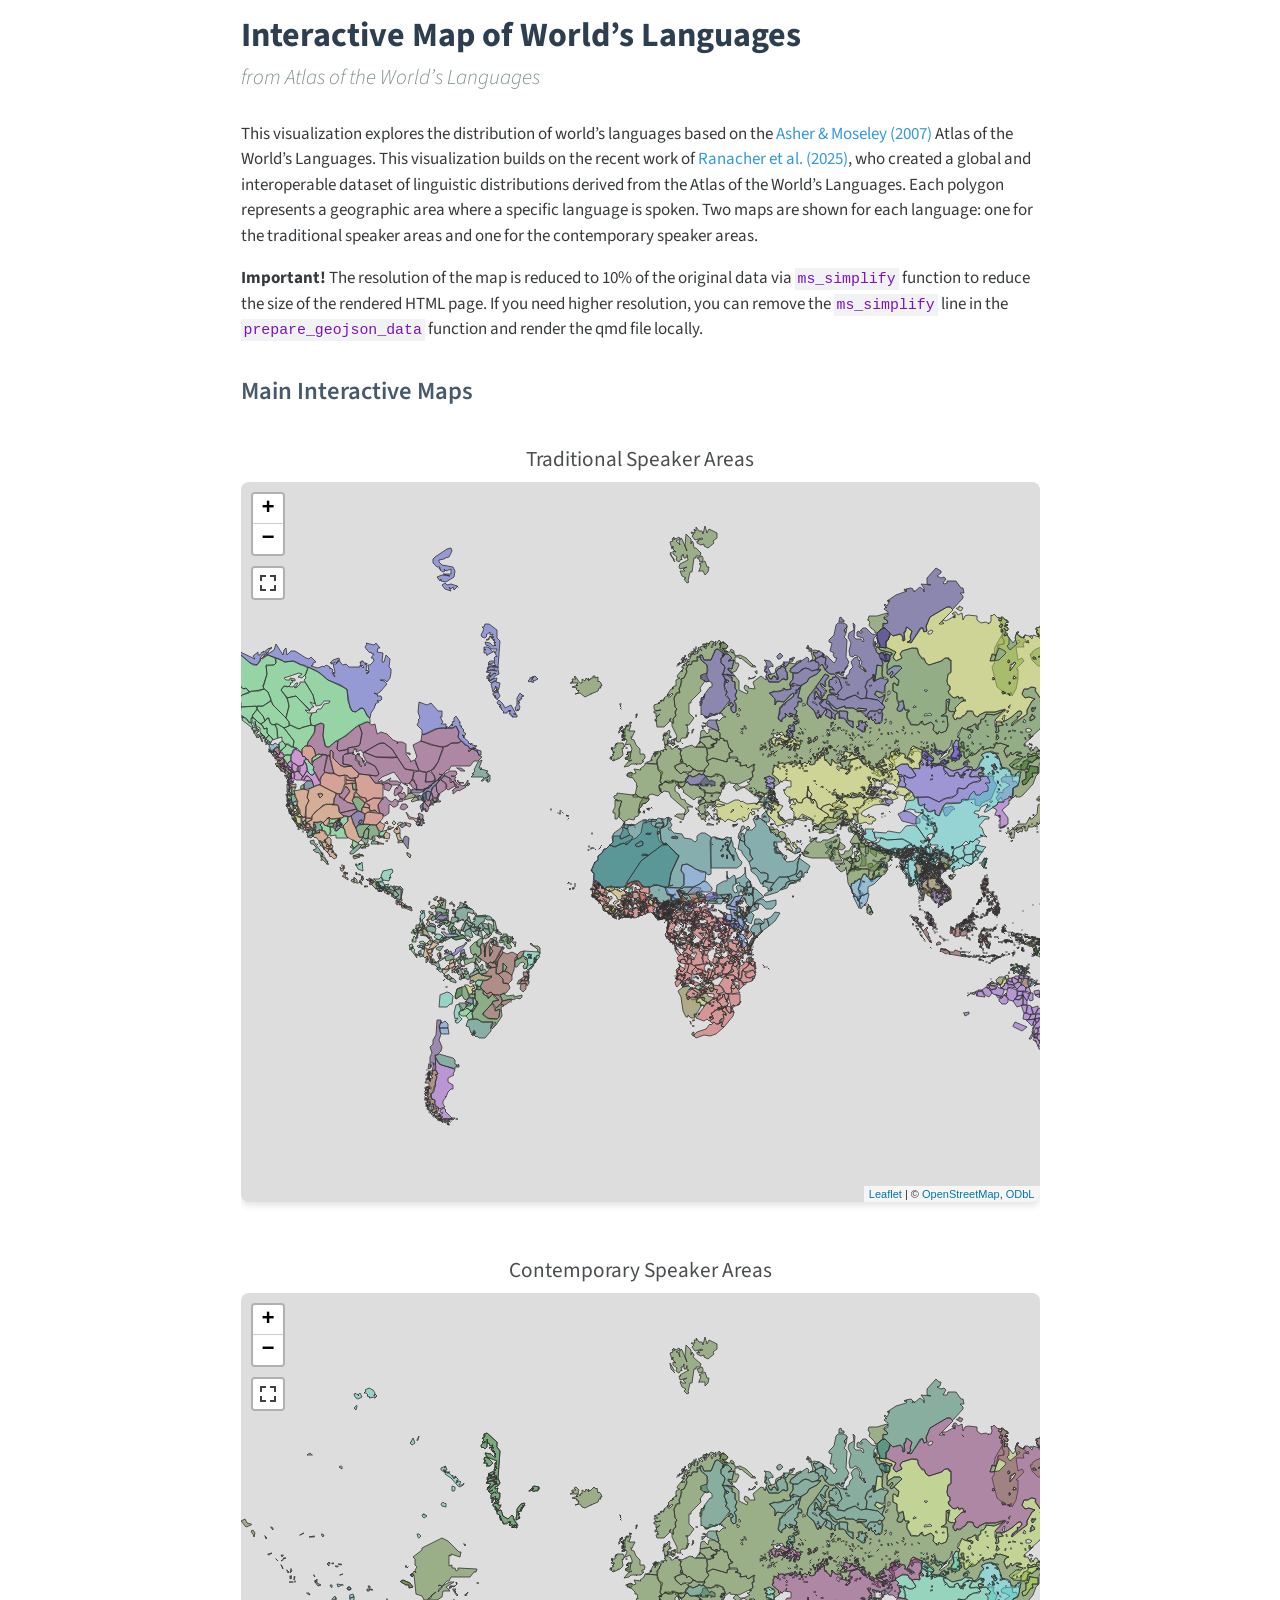
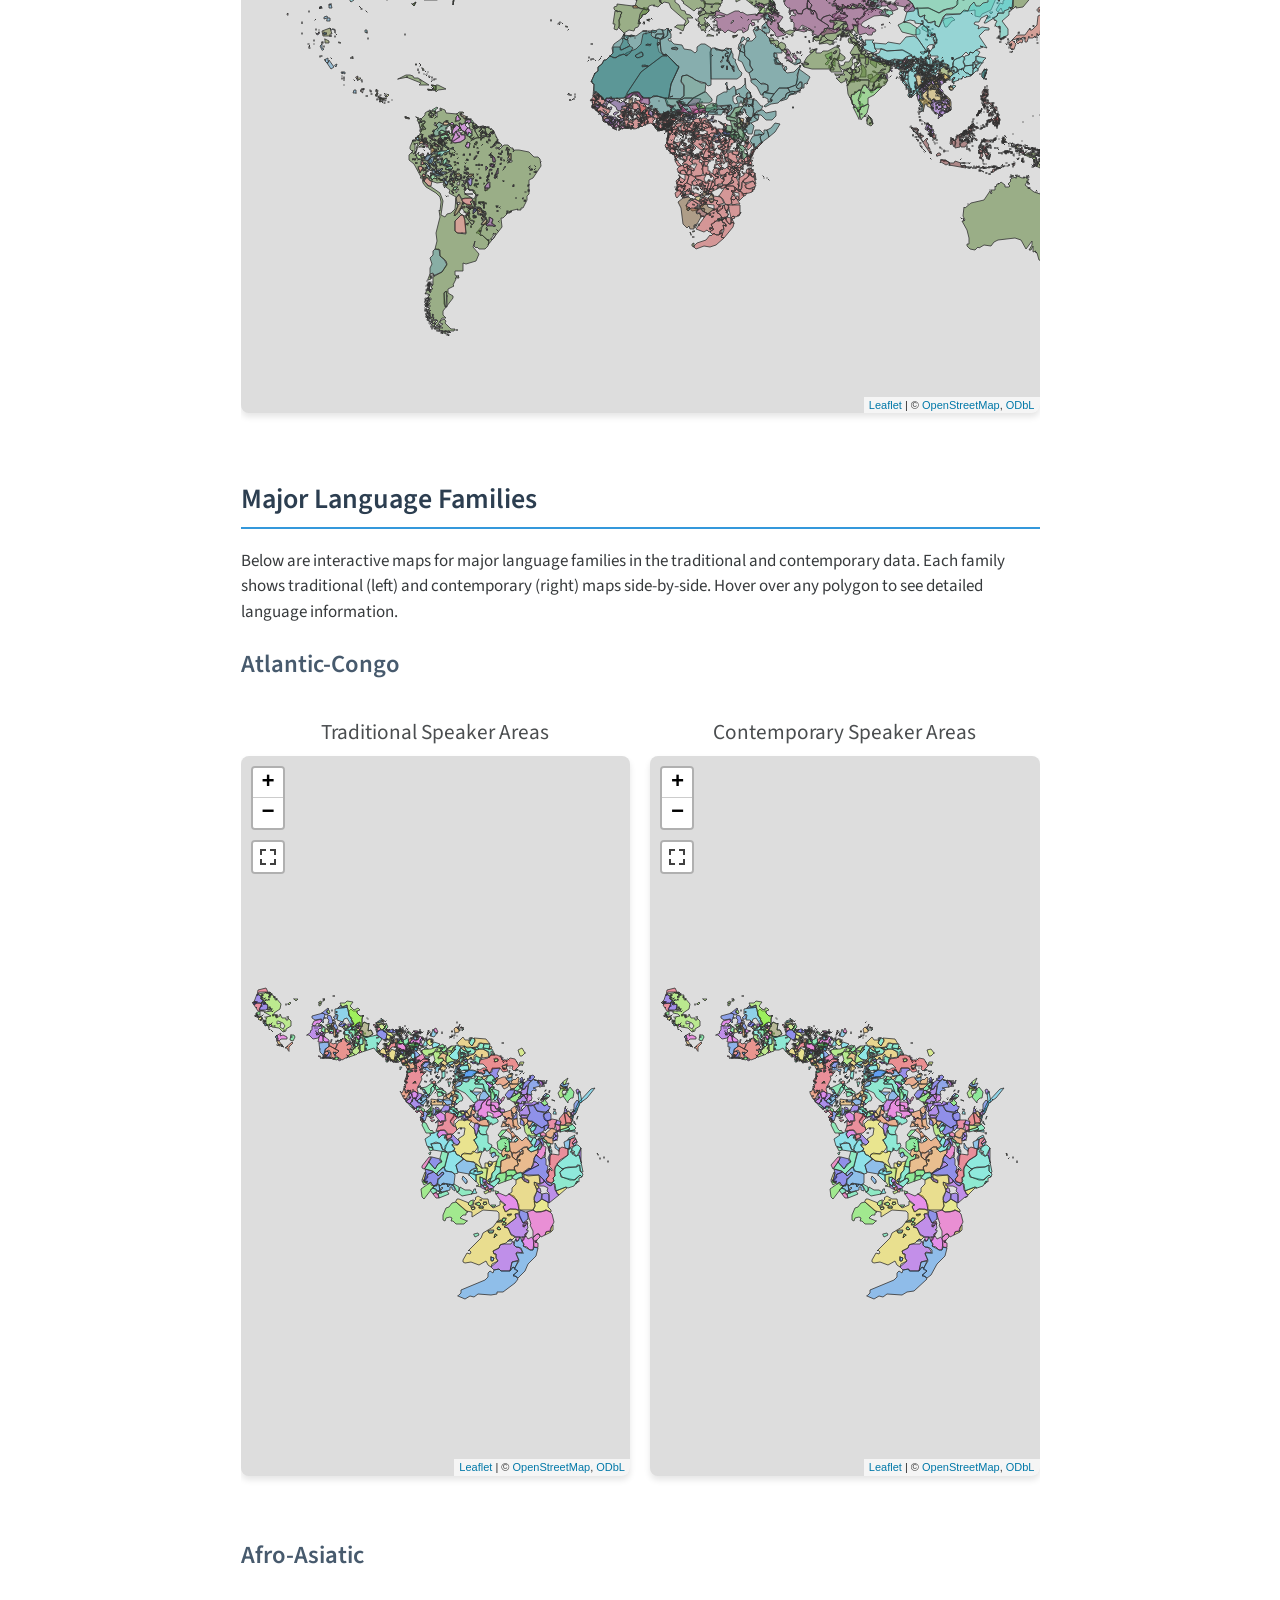
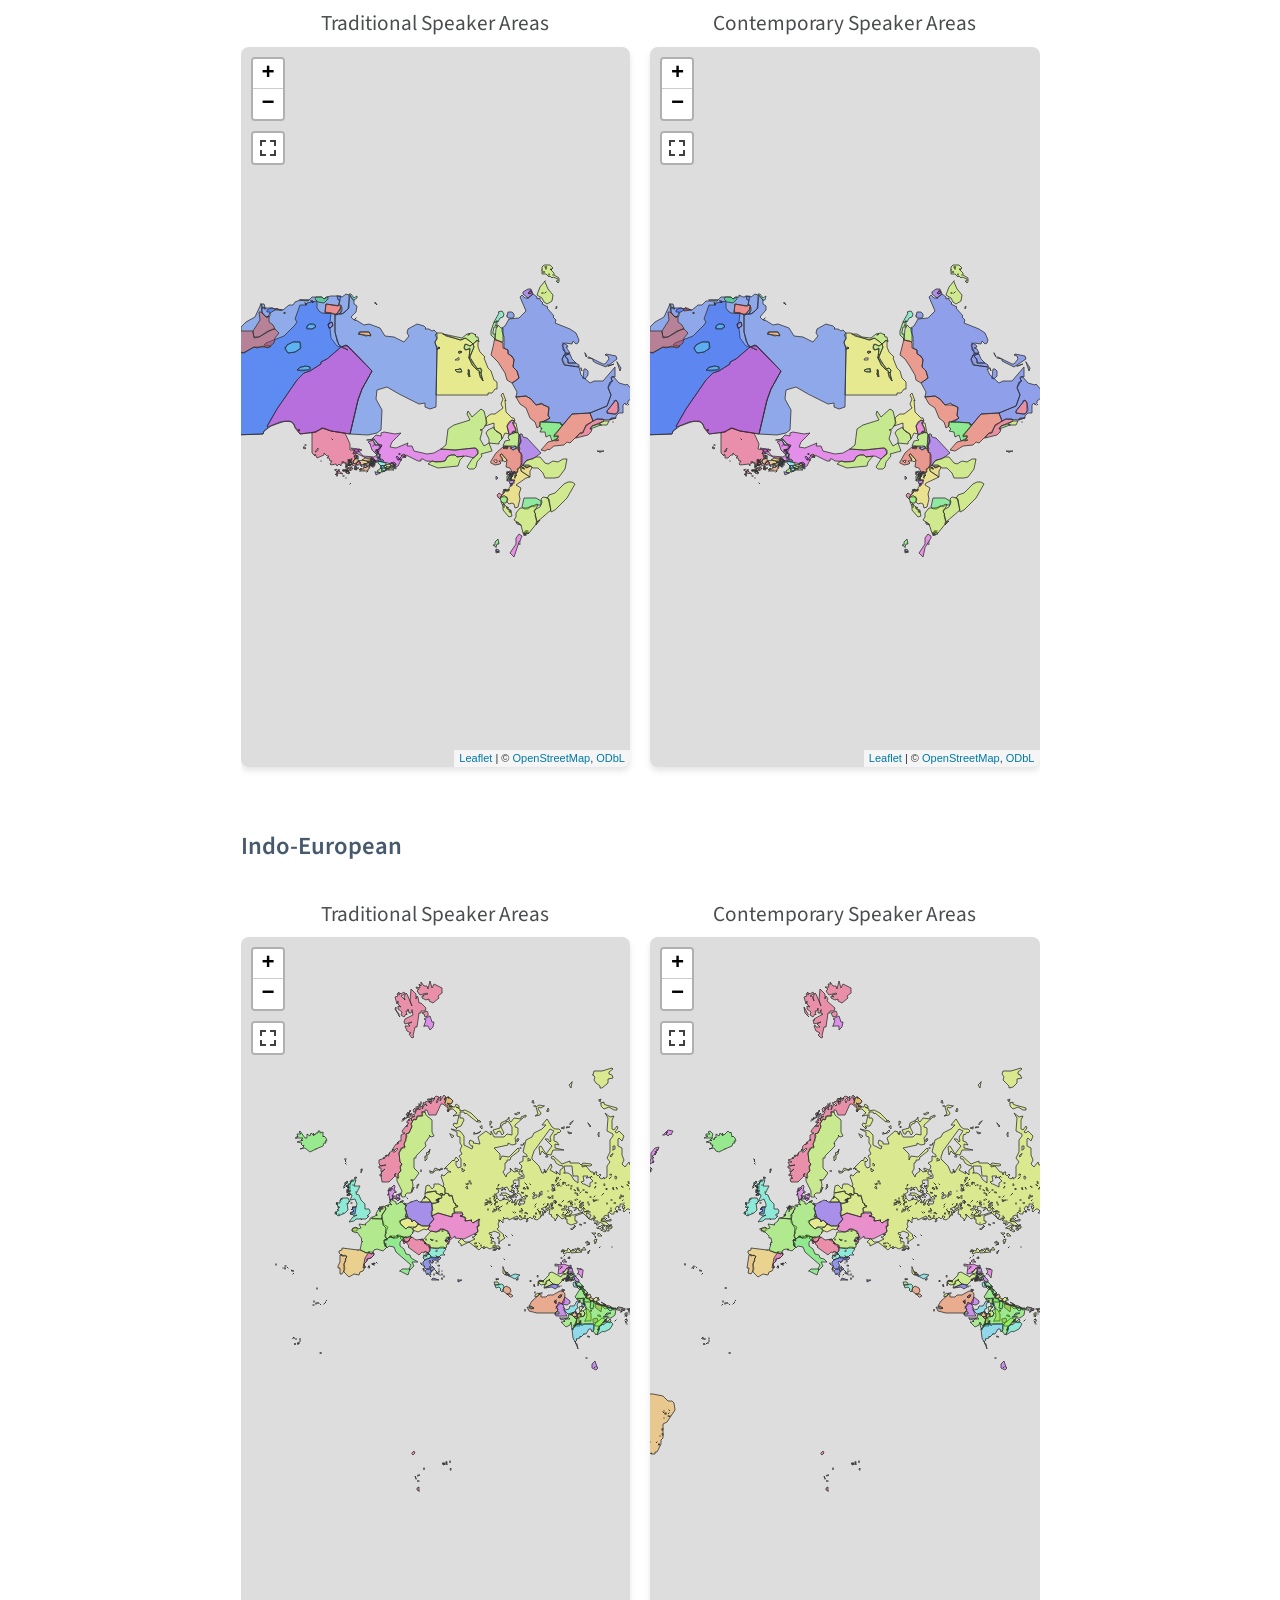
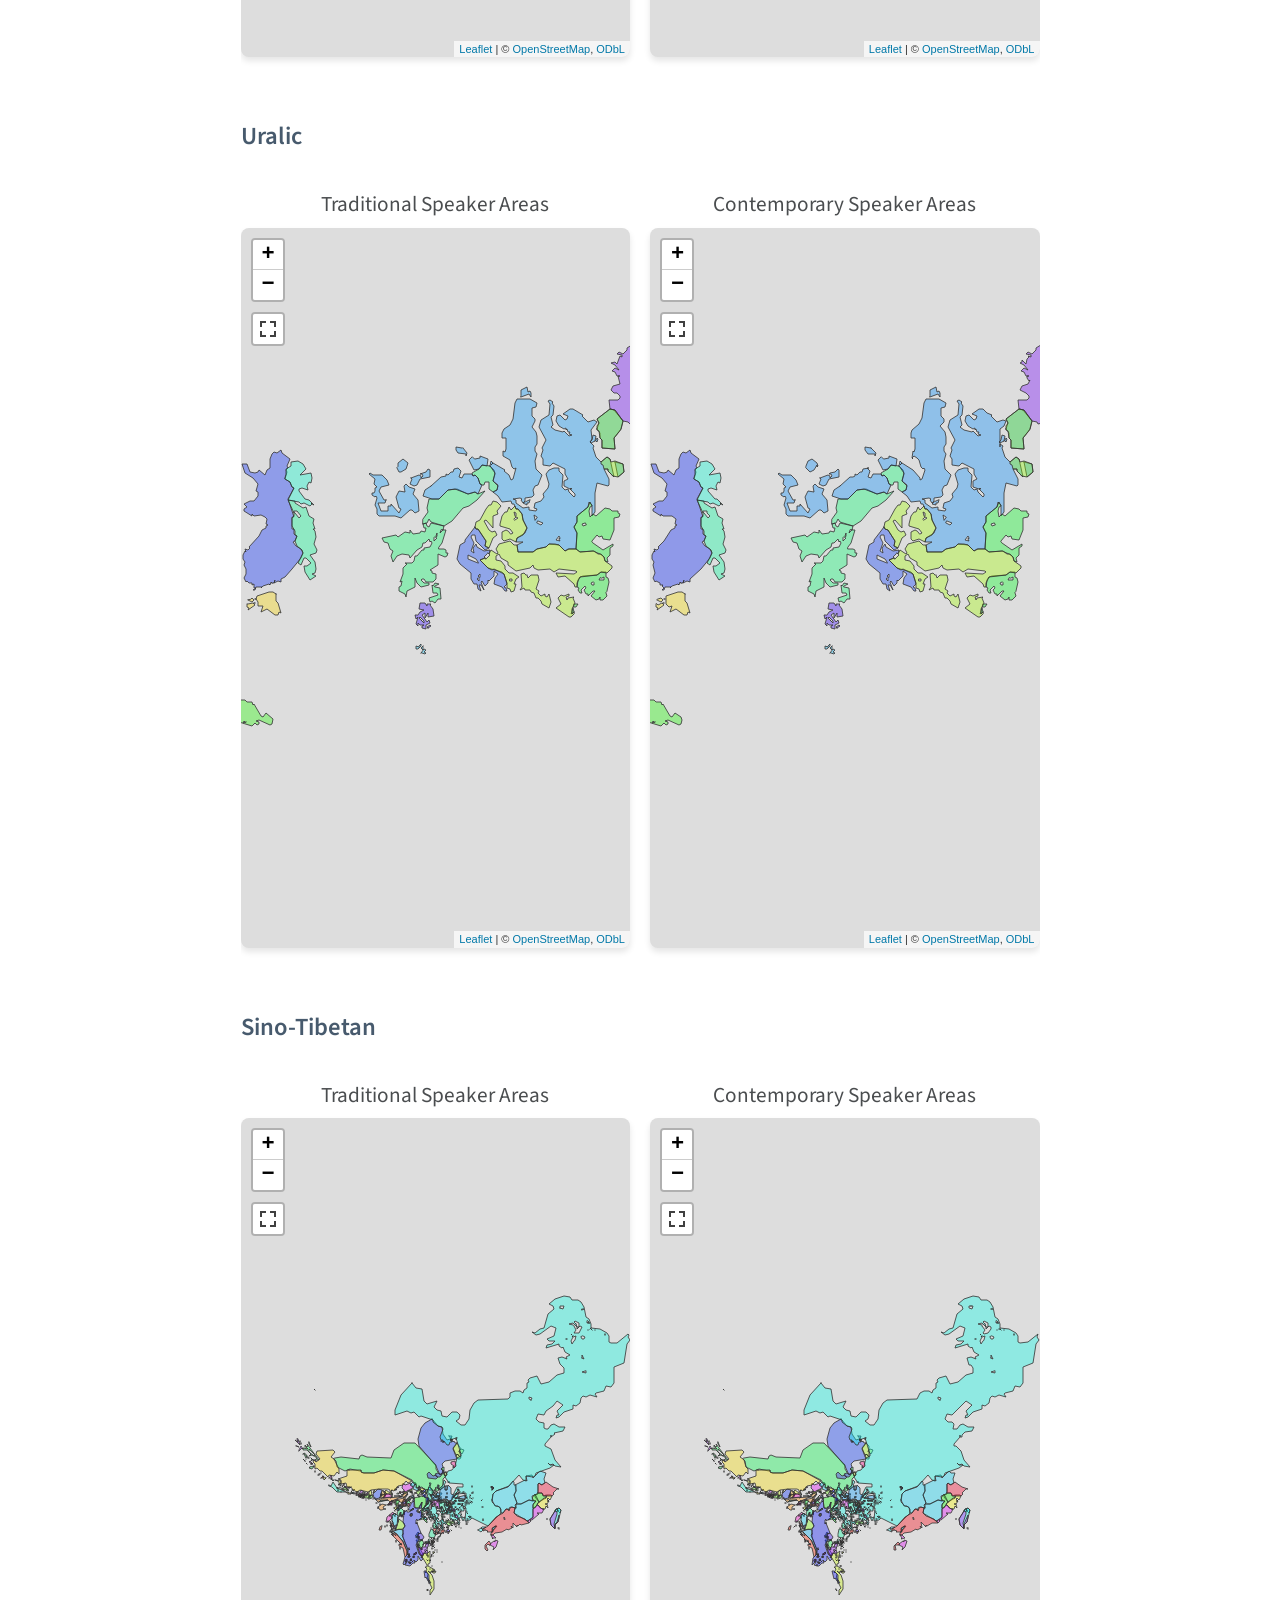
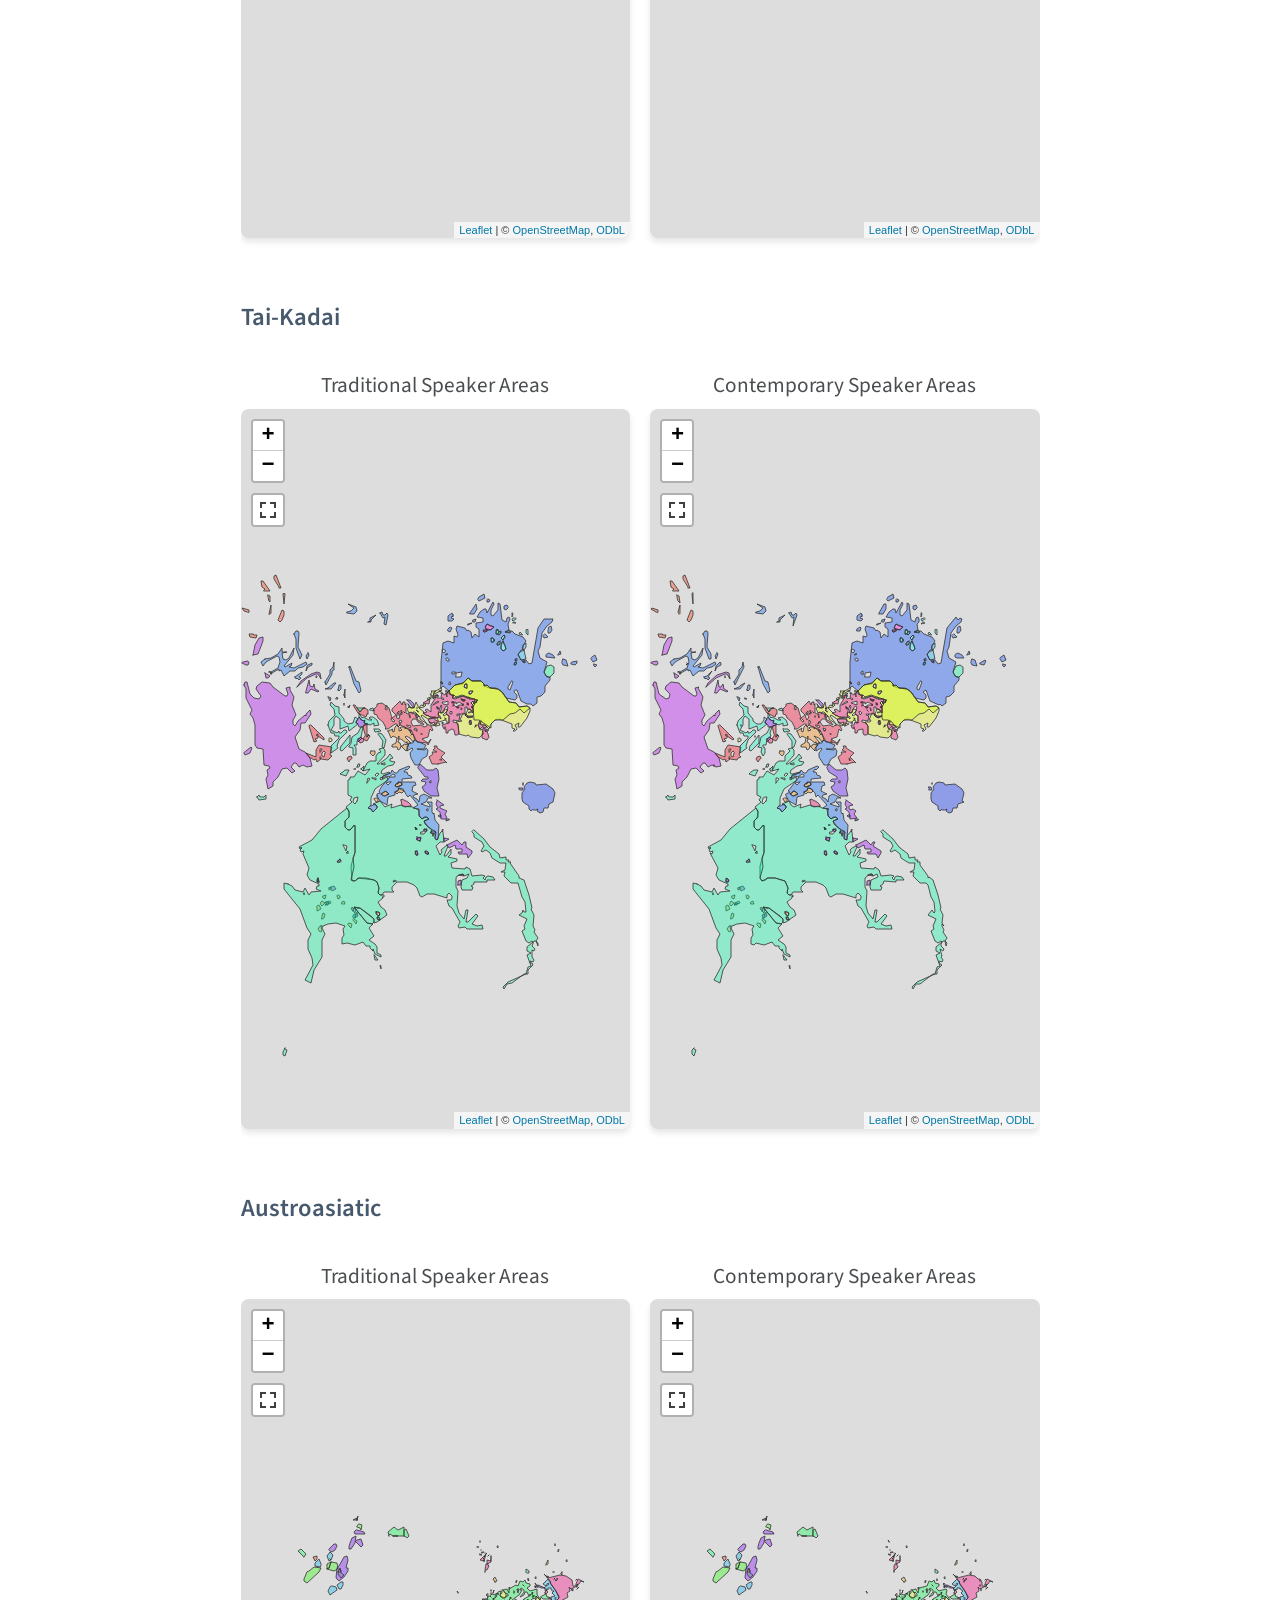
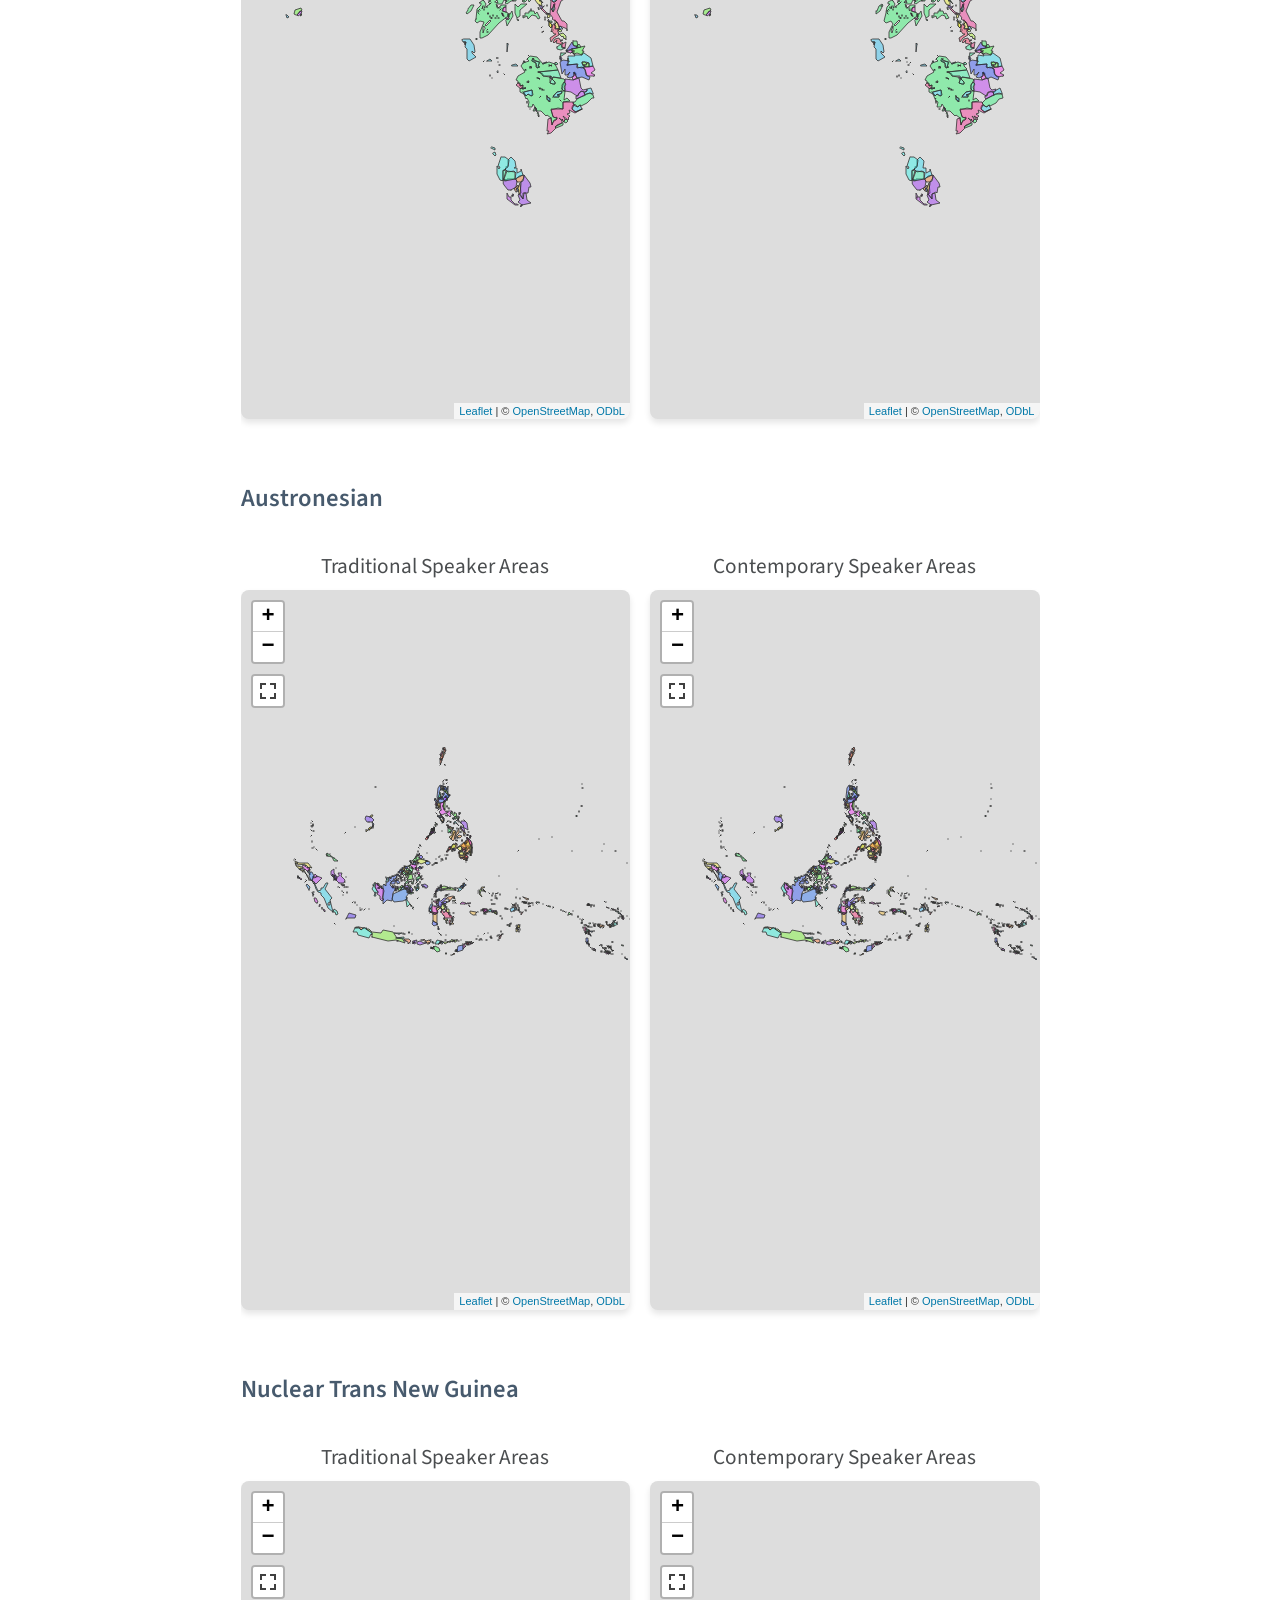
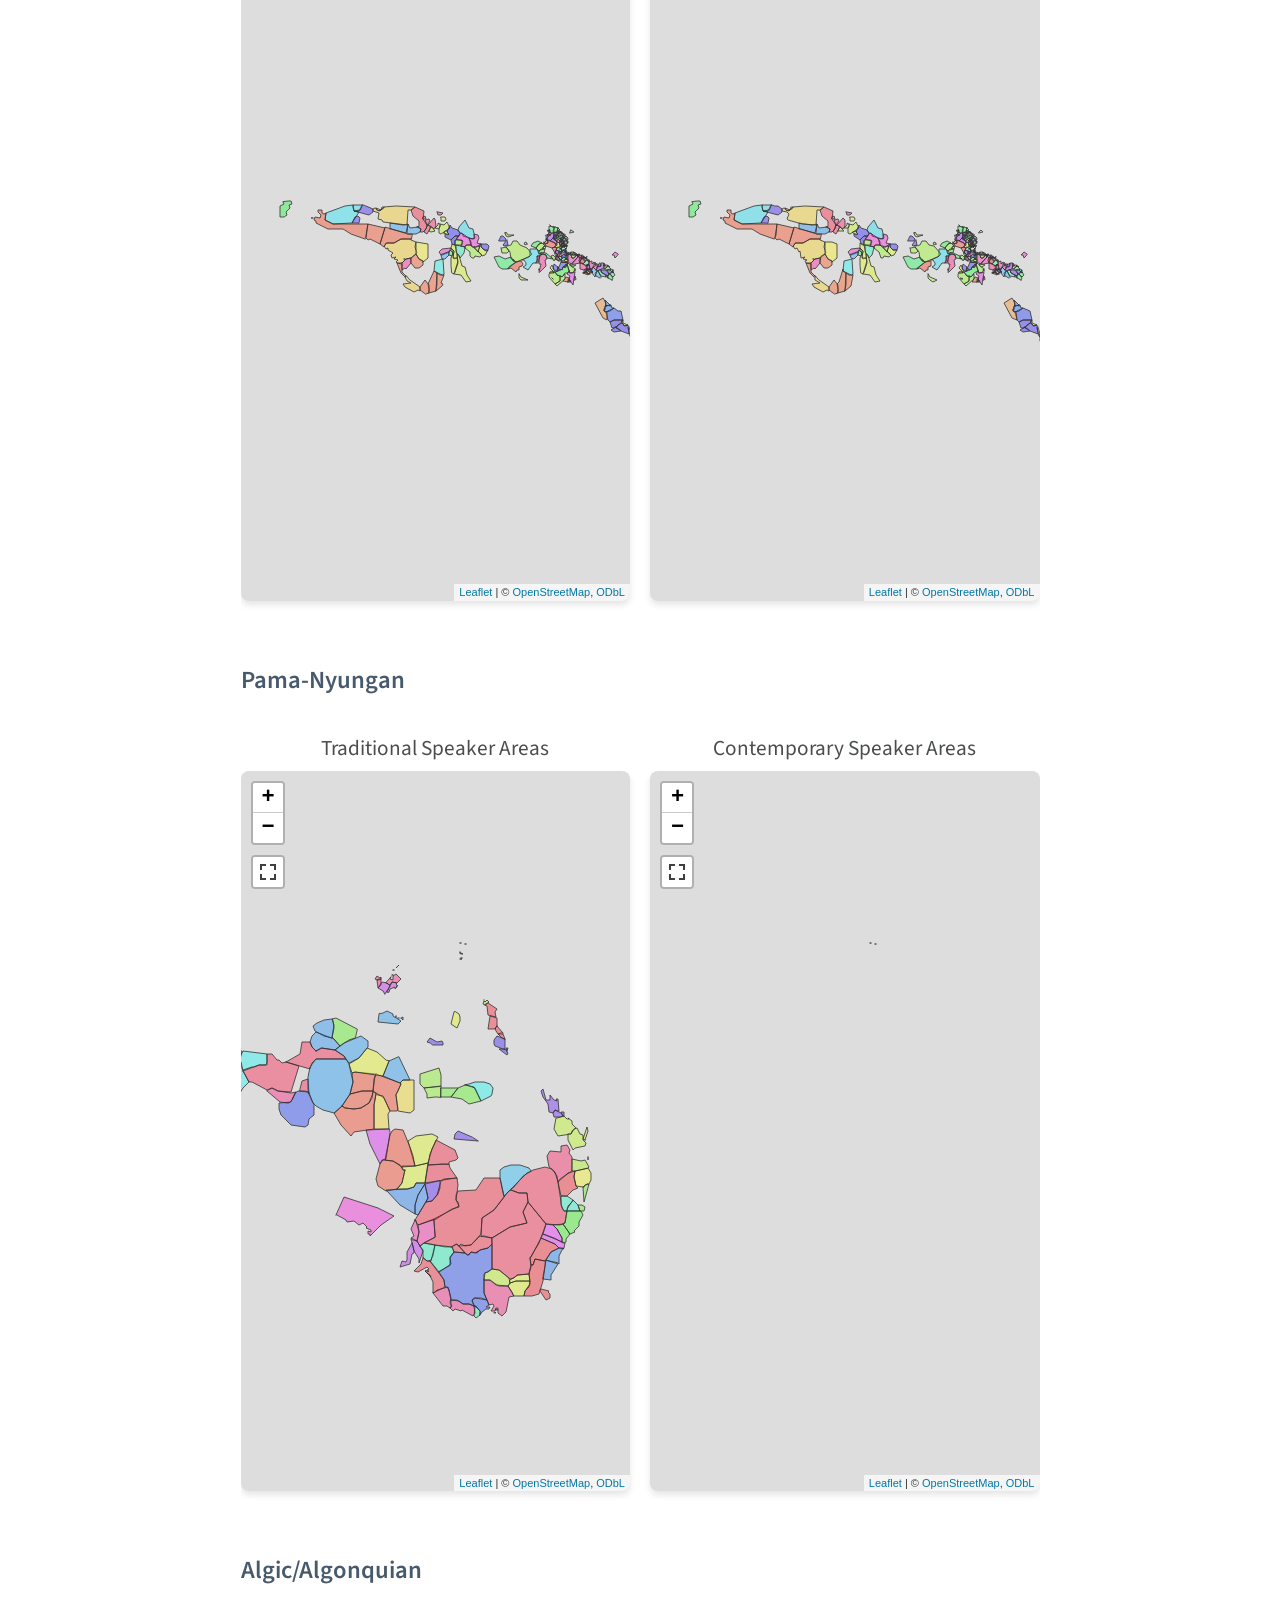
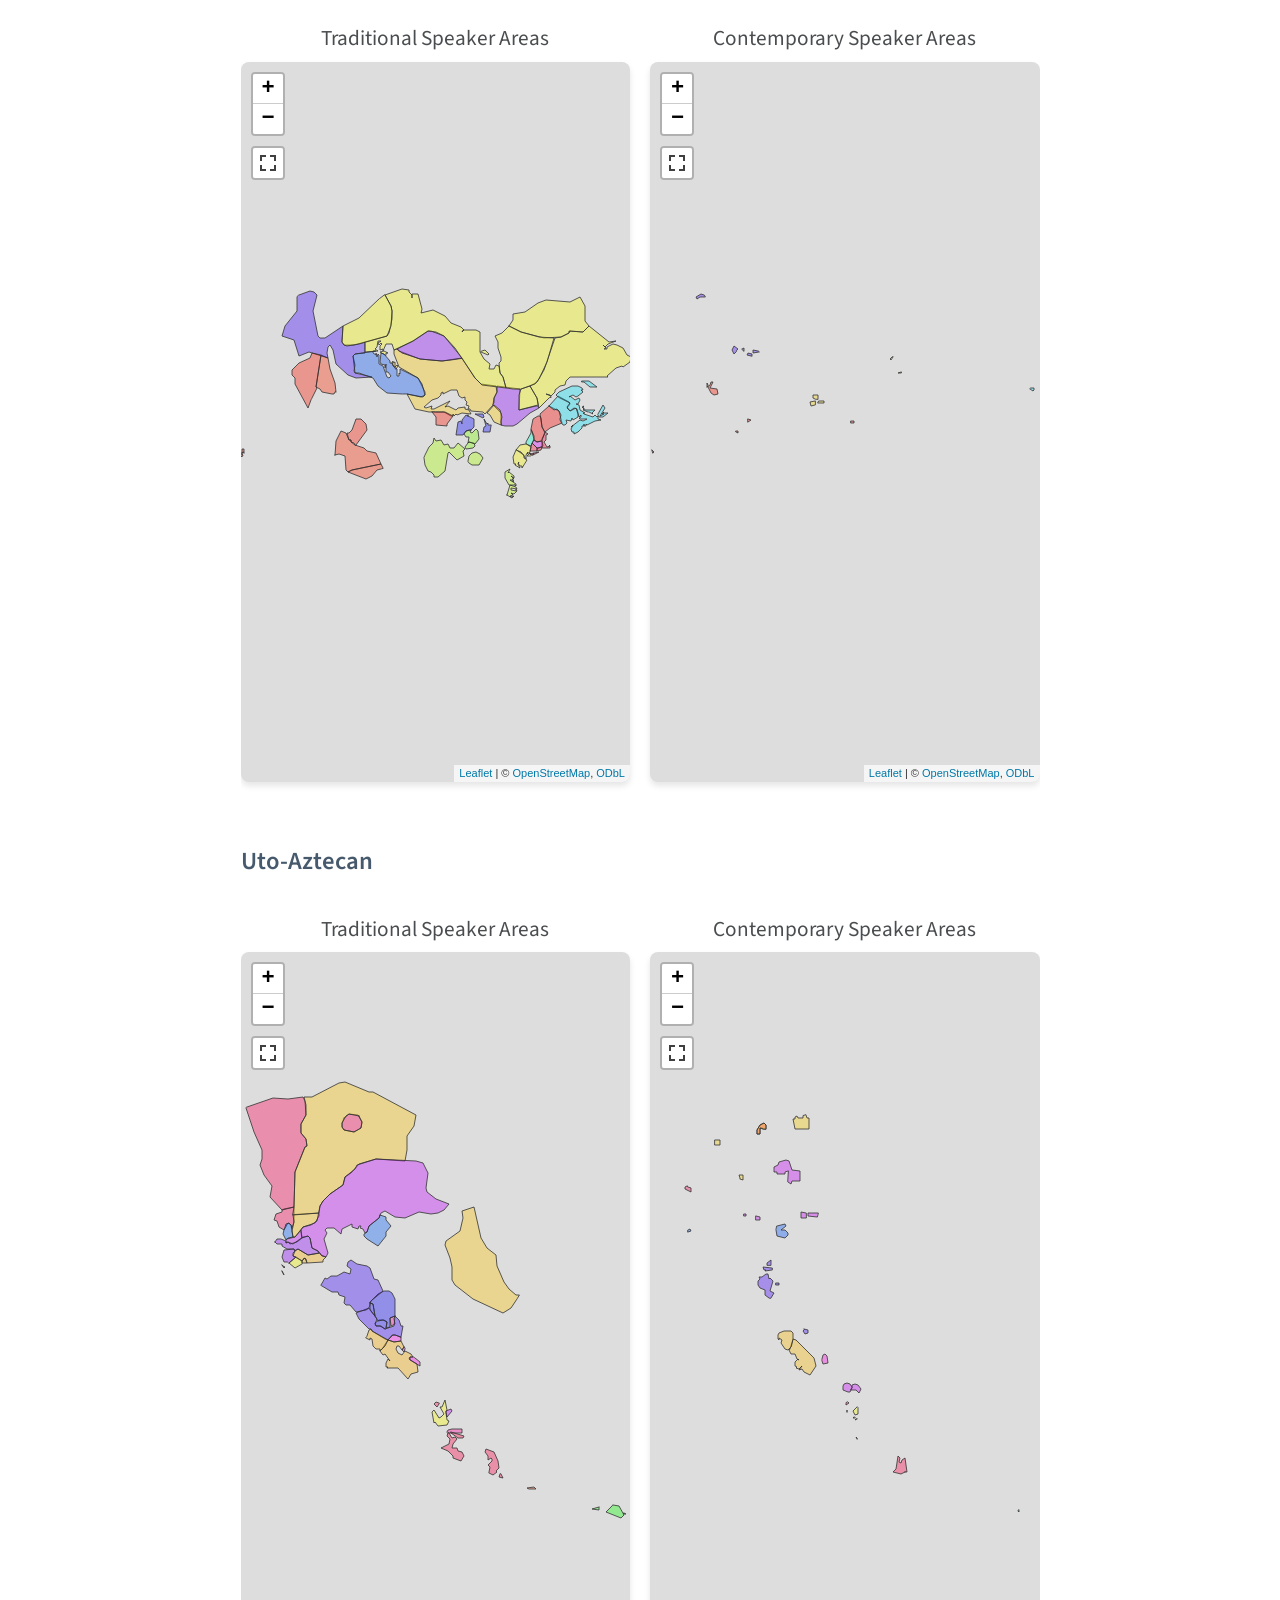
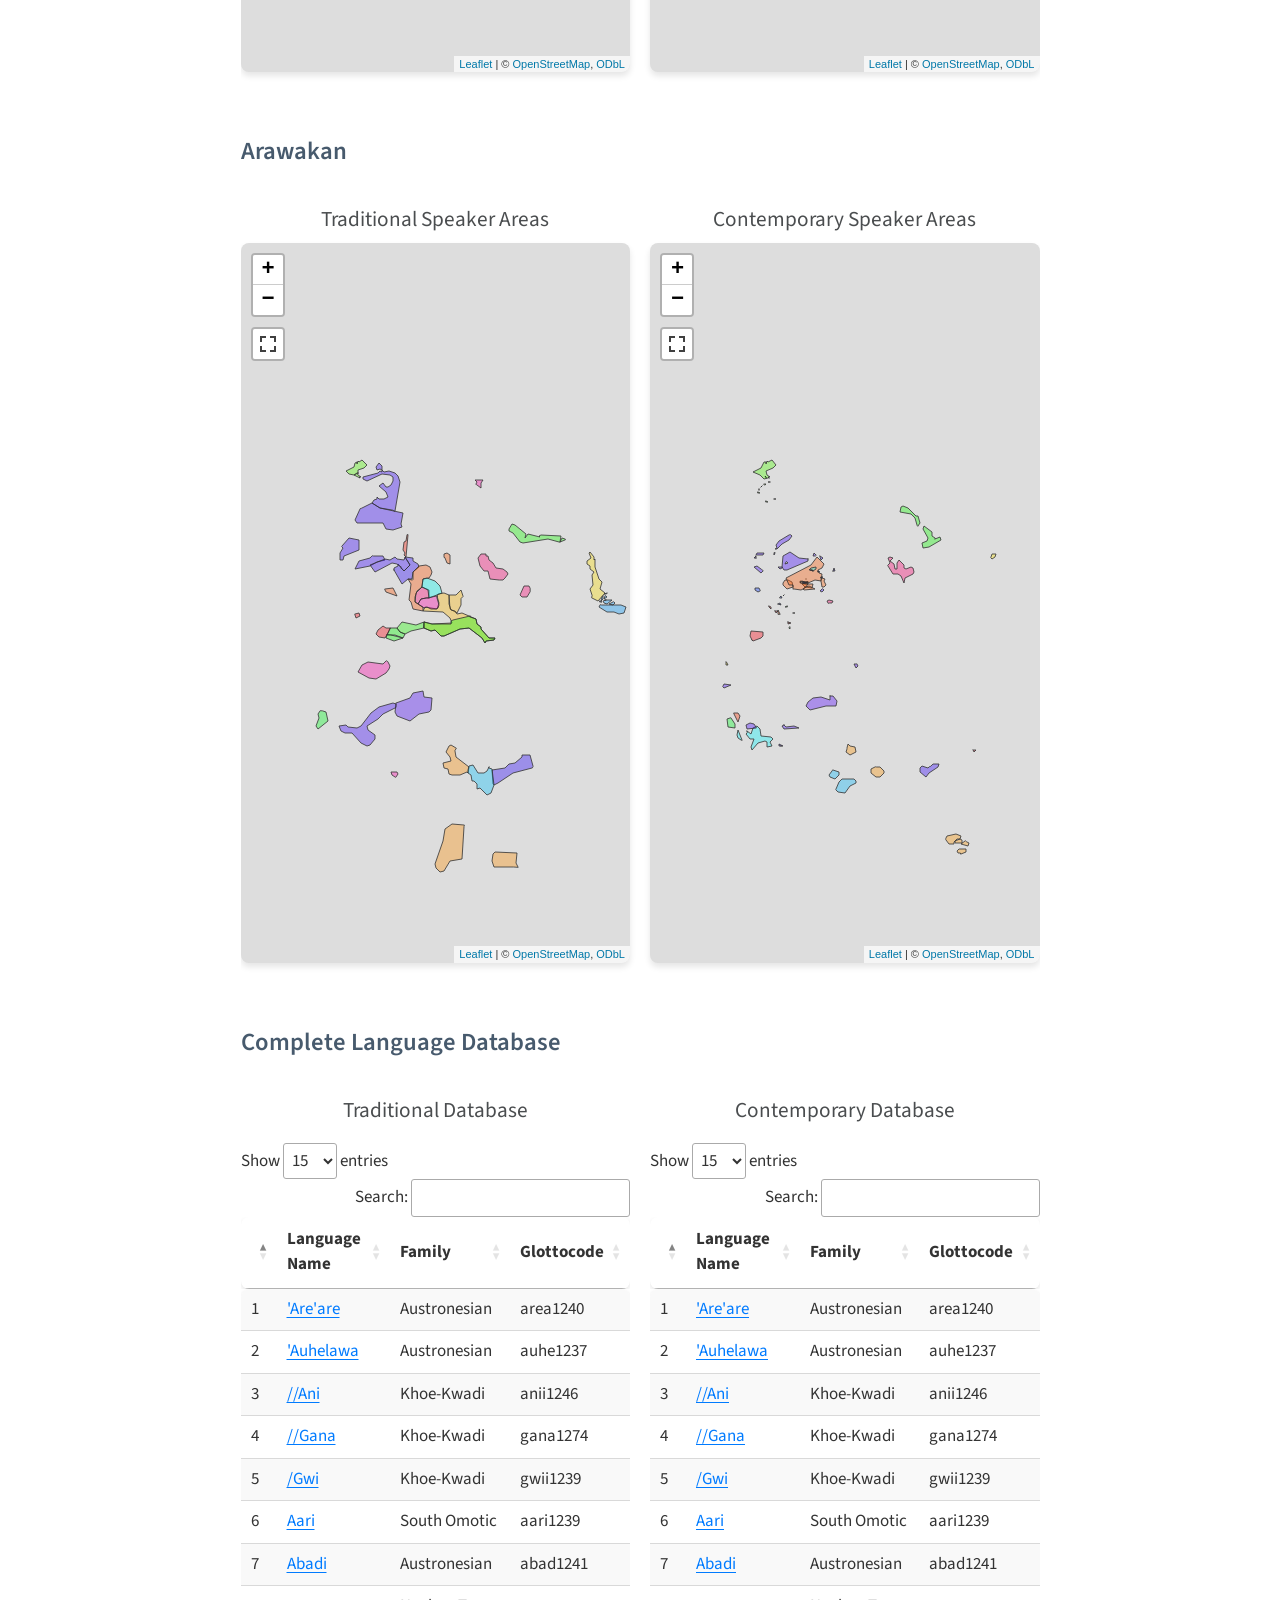
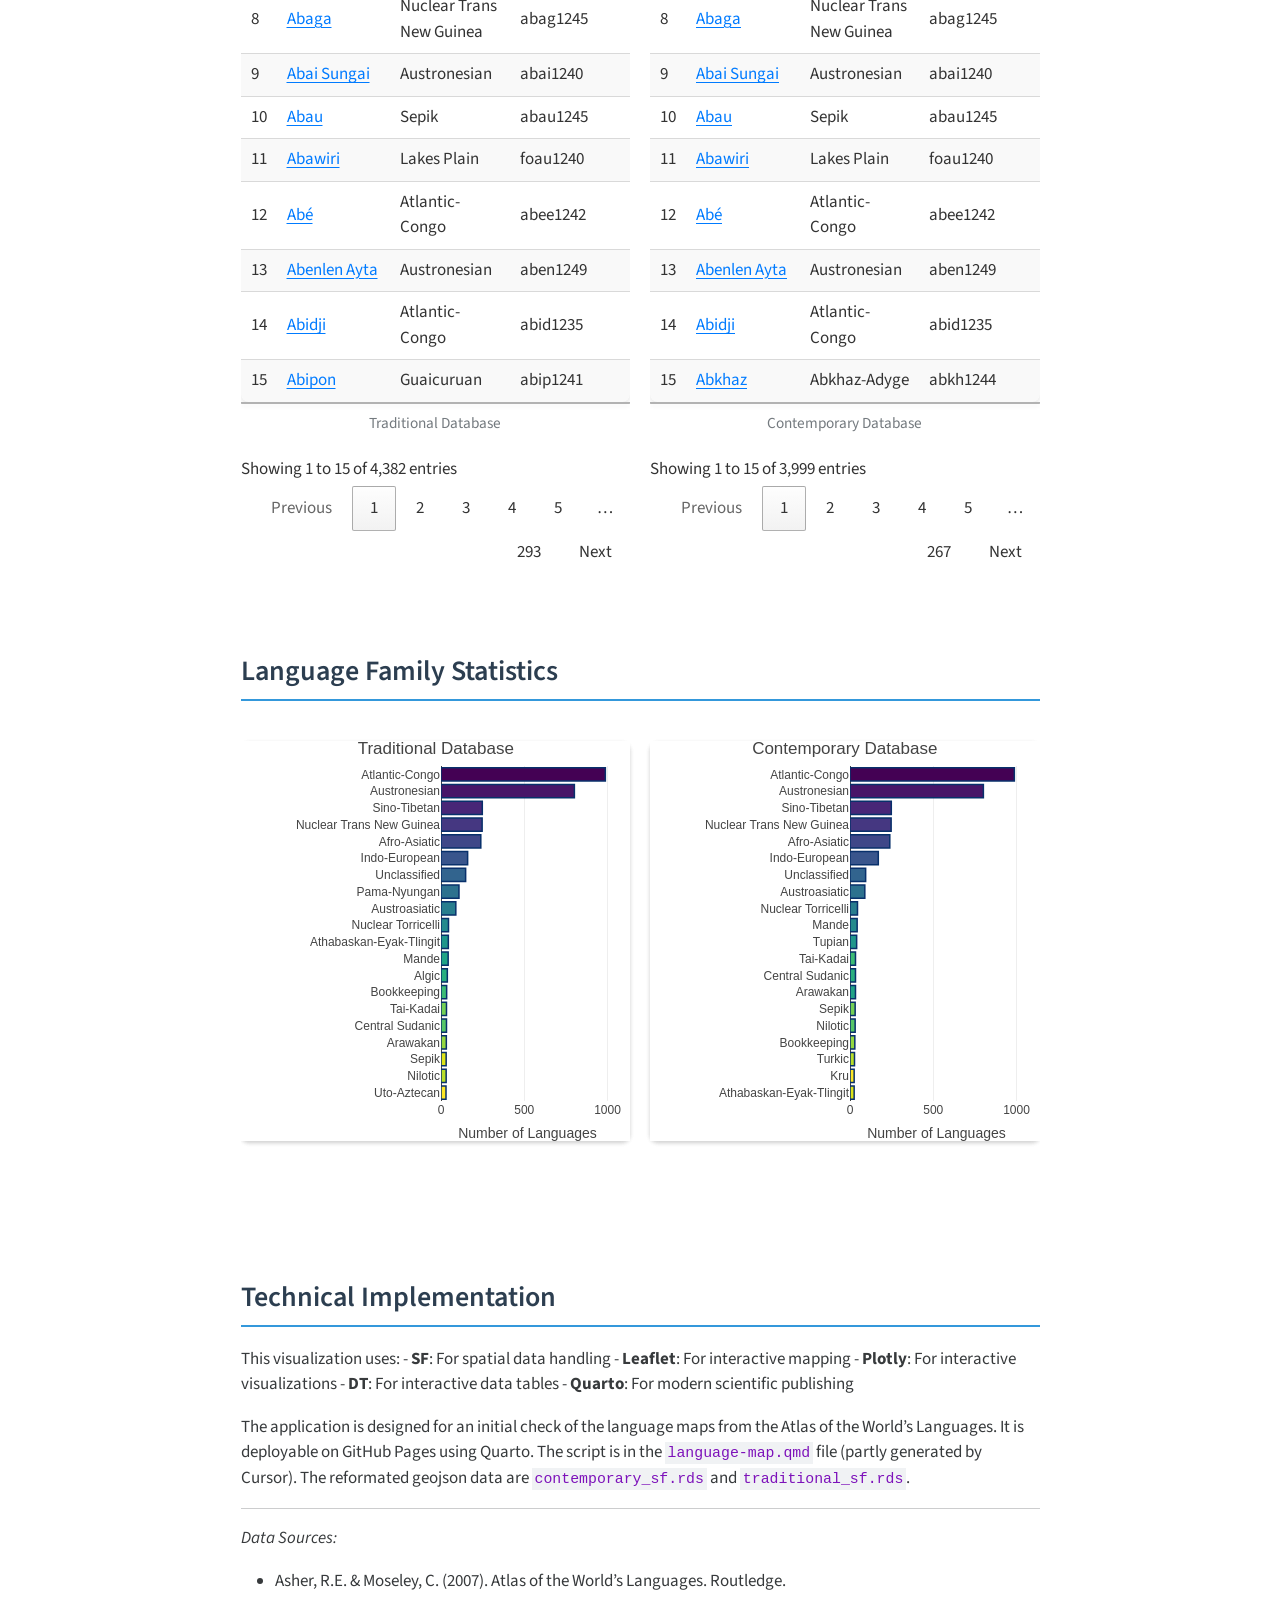
==== language-map.html @ d03e201e "update langs" ====
<!DOCTYPE html>
<html xmlns="http://www.w3.org/1999/xhtml" lang="en" xml:lang="en"><head>

<meta charset="utf-8">
<meta name="generator" content="quarto-1.8.25">

<meta name="viewport" content="width=device-width, initial-scale=1.0, user-scalable=yes">


<title>Interactive Map of World’s Languages</title>
<style>
code{white-space: pre-wrap;}
span.smallcaps{font-variant: small-caps;}
div.columns{display: flex; gap: min(4vw, 1.5em);}
div.column{flex: auto; overflow-x: auto;}
div.hanging-indent{margin-left: 1.5em; text-indent: -1.5em;}
ul.task-list{list-style: none;}
ul.task-list li input[type="checkbox"] {
  width: 0.8em;
  margin: 0 0.8em 0.2em -1em; /* quarto-specific, see https://github.com/quarto-dev/quarto-cli/issues/4556 */ 
  vertical-align: middle;
}
</style>


<script src="language-map_files/libs/quarto-html/quarto.js" type="module"></script>
<script src="language-map_files/libs/quarto-html/tabsets/tabsets.js" type="module"></script>
<script src="language-map_files/libs/quarto-html/axe/axe-check.js" type="module"></script>
<script src="language-map_files/libs/quarto-html/popper.min.js"></script>
<script src="language-map_files/libs/bootstrap/bootstrap.min.js"></script>
<link href="language-map_files/libs/bootstrap/bootstrap-icons.css" rel="stylesheet">
<link href="language-map_files/libs/bootstrap/bootstrap-de45b3757d48b893d35c1104a89753e6.min.css" rel="stylesheet" append-hash="true" id="quarto-bootstrap" data-mode="light">
<link href="language-map_files/libs/htmltools-fill-0.5.9/fill.css" rel="stylesheet">
<script src="language-map_files/libs/htmlwidgets-1.6.4/htmlwidgets.js"></script>
<script src="language-map_files/libs/jquery-3.6.0/jquery-3.6.0.min.js"></script>
<link href="language-map_files/libs/leaflet-1.3.1/leaflet.css" rel="stylesheet">
<script src="language-map_files/libs/leaflet-1.3.1/leaflet.js"></script>
<link href="language-map_files/libs/leafletfix-1.0.0/leafletfix.css" rel="stylesheet">
<script src="language-map_files/libs/proj4-2.6.2/proj4.min.js"></script>
<script src="language-map_files/libs/Proj4Leaflet-1.0.1/proj4leaflet.js"></script>
<link href="language-map_files/libs/rstudio_leaflet-1.3.1/rstudio_leaflet.css" rel="stylesheet">
<script src="language-map_files/libs/leaflet-binding-2.2.3/leaflet.js"></script>
<link href="language-map_files/libs/lfx-fullscreen-1.0.2/lfx-fullscreen-prod.css" rel="stylesheet">
<script src="language-map_files/libs/lfx-fullscreen-1.0.2/lfx-fullscreen-prod.js"></script>
<link href="language-map_files/libs/datatables-css-0.0.0/datatables-crosstalk.css" rel="stylesheet">
<script src="language-map_files/libs/datatables-binding-0.34.0/datatables.js"></script>
<link href="language-map_files/libs/dt-core-1.13.6/css/jquery.dataTables.min.css" rel="stylesheet">
<link href="language-map_files/libs/dt-core-1.13.6/css/jquery.dataTables.extra.css" rel="stylesheet">
<script src="language-map_files/libs/dt-core-1.13.6/js/jquery.dataTables.min.js"></script>
<link href="language-map_files/libs/crosstalk-1.2.2/css/crosstalk.min.css" rel="stylesheet">
<script src="language-map_files/libs/crosstalk-1.2.2/js/crosstalk.min.js"></script>
<script src="language-map_files/libs/plotly-binding-4.12.0/plotly.js"></script>
<script src="language-map_files/libs/typedarray-0.1/typedarray.min.js"></script>
<link href="language-map_files/libs/plotly-htmlwidgets-css-2.25.2/plotly-htmlwidgets.css" rel="stylesheet">
<script src="language-map_files/libs/plotly-main-2.25.2/plotly-latest.min.js"></script>


<link rel="stylesheet" href="docs/styles.css">
</head>

<body class="fullcontent quarto-light">

<div id="quarto-content" class="page-columns page-rows-contents page-layout-article">

<main class="content" id="quarto-document-content">

<header id="title-block-header" class="quarto-title-block default">
<div class="quarto-title">
<h1 class="title">Interactive Map of World’s Languages</h1>
<p class="subtitle lead">from Atlas of the World’s Languages</p>
</div>



<div class="quarto-title-meta">

    
  
    
  </div>
  


</header>


<p>This visualization explores the distribution of world’s languages based on the <a href="https://www.routledge.com/Atlas-of-the-Worlds-Languages/Asher-Moseley/p/book/9781315829845?srsltid=AfmBOor_QJOYhGh2ND2aaCP14OHbOHhJ6rOLfgAAPqPPf8vpS-rTtzBN">Asher &amp; Moseley (2007)</a> Atlas of the World’s Languages. This visualization builds on the recent work of <a href="https://doi.org/10.1038/s41597-025-05828-6">Ranacher et al.&nbsp;(2025)</a>, who created a global and interoperable dataset of linguistic distributions derived from the Atlas of the World’s Languages. Each polygon represents a geographic area where a specific language is spoken. Two maps are shown for each language: one for the traditional speaker areas and one for the contemporary speaker areas.</p>
<p><strong>Important!</strong> The resolution of the map is reduced to 10% of the original data via <code>ms_simplify</code> function to reduce the size of the rendered HTML page. If you need higher resolution, you can remove the <code>ms_simplify</code> line in the <code>prepare_geojson_data</code> function and render the qmd file locally.</p>
<section id="main-interactive-maps" class="level3">
<h3 data-anchor-id="main-interactive-maps">Main Interactive Maps</h3>
<div class="cell">
<div class="cell-output-display">
<div id="main-maps-container" style="display: flex; flex-direction: column; gap: 20px; margin-bottom: 30px;">
<div id="traditional-main-map-section" style="flex: 1; height: 300px;">
<h4 style="text-align: center;">Traditional Speaker Areas</h4>
<div class="leaflet html-widget html-fill-item" id="htmlwidget-f5cf10eedc43102c39e5" style="width:100%;height:400px;"></div>
<script type="application/json" data-for="htmlwidget-f5cf10eedc43102c39e5">{"x":{"options":{"crs":{"crsClass":"L.CRS.EPSG3857","code":null,"proj4def":null,"projectedBounds":null,"options":{}},"fullscreenControl":{"position":"topleft","pseudoFullscreen":false}},"calls":[{"method":"addTiles","args":["https://{s}.tile.openstreetmap.org/{z}/{x}/{y}.png",null,null,{"minZoom":0,"maxZoom":18,"tileSize":256,"subdomains":"abc","errorTileUrl":"","tms":false,"noWrap":false,"zoomOffset":0,"zoomReverse":false,"opacity":1,"zIndex":1,"detectRetina":false,"attribution":"&copy; <a href=\"https://openstreetmap.org/copyright/\">OpenStreetMap<\/a>,  <a href=\"https://opendatacommons.org/licenses/odbl/\">ODbL<\/a>"}]},{"method":"addPolygons","args":[[[[{"lng":[41.4631531,41.5700714,41.7993587,41.9216966,41.9009223,41.9447793,41.66471010000001,41.54621929999999,41.43080620000001,41.3092377,41.209213,41.2050884,41.3073023,41.38347419999999,41.4631531],"lat":[42.7060689,42.7629177,42.7668717,42.8836852,42.9845197,43.0413424,43.0570859,43.02109480000001,43.0098432,42.8972145,42.8509771,42.80437639999999,42.76764559999999,42.75726959999999,42.7060689]}],[{"lng":[41.01570529999999,41.0572524,41.1788209,41.2511465,41.3650207,41.42349670000001,41.6004635,41.63431800000001,41.5604536,41.4419628,41.3403993,41.2788456,41.3249286,41.23960520000001,41.02416739999999,40.8825939,40.7841081,40.7025454,40.5321228,40.3197604,40.2043496,40.093553,40.0319993,40.0396879,39.9945371,40.101329,40.1811466,40.3466924,40.4020907,40.31720609999999,40.3982854,40.528982,40.579926,40.68287189999999,40.85596760000001,40.9337671,41.01570529999999],"lat":[42.9898177,43.05174480000001,43.10906689999999,43.1899009,43.0899655,43.0596157,43.0888417,43.1225467,43.1899009,43.2403679,43.241489,43.2672666,43.33527840000001,43.3831309,43.39207740000001,43.49207629999999,43.494309,43.5344895,43.5241638,43.5754452,43.5754683,43.5687788,43.5107728,43.4527124,43.387617,43.3651798,43.3311365,43.3562835,43.26110339999999,43.1631407,43.1623396,43.12225979999999,43.0888126,43.0943057,43.06305570000001,42.98273349999999,42.9898177]}]],[[{"lng":[39.2949213,39.2838747,39.33983800000001,39.350888,39.3543483,39.43242190000001,39.4766396,39.53329590000001,39.532605,39.4427857,39.3508937,39.3080505,39.2949213],"lat":[44.0430525,43.98243209999999,43.9824257,43.97894739999999,43.9307058,43.9595587,43.95756470000001,43.9749743,44.031133,44.0678806,44.0624195,44.0862322,44.0430525]}]],[[{"lng":[42.8838516,42.95772159999999,42.9607993,42.86693,42.740745,42.68073020000001,42.8253813,42.8423085,42.9331002,43.0823678,43.21932470000001,43.30242210000001,43.3162717,43.38859730000001,43.46246159999999,43.5301707,43.45630629999999,43.3347378,43.2808784,43.3255048,43.5147823,43.5978797,43.614807,43.7609969,43.83332239999999,43.8311208,43.87794879999999,43.9610463,44.06491809999999,44.0487602,44.0149057,44.04414370000001,43.9071842,43.7548415,43.720987,43.70867630000001,43.6471226,43.59634089999999,43.5901855,43.5040104,43.36397580000001,43.30396100000001,43.2501015,43.254718,43.1885479,43.1500768,43.1192967,43.0208141,42.93310019999999,42.8838516],"lat":[43.76942179999999,43.7638593,43.7082662,43.6938035,43.7149401,43.67265949999999,43.6470541,43.6091827,43.6158676,43.60138269999999,43.5501003,43.5958106,43.49542539999999,43.50435530000001,43.5701725,43.5645976,43.4675109,43.44181820000001,43.41611459999999,43.3713866,43.432879,43.435114,43.4038177,43.39263649999999,43.3557241,43.3156667,43.2682471,43.2547994,43.2665663,43.3606191,43.4485217,43.6247797,43.65259440000001,43.65150800000001,43.66486769999999,43.72050110000001,43.7305096,43.7727494,43.8016331,43.8227316,43.77941610000001,43.8027437,43.85602989999999,43.88154599999999,43.9347617,43.9003987,43.861583,43.83938310000001,43.8271725,43.76942179999999]}],[{"lng":[44.3361196,44.292277,44.21841750000001,44.1549403,44.12954939999999,44.13301180000001,44.14801549999999,44.1941707,44.2634286,44.3188269,44.3857665,44.4296235,44.4827135,44.4527039,44.3222893,44.3245976,44.40192440000001,44.4065409,44.4215446,44.43770239999999,44.3961537,44.34306369999999,44.3361196],"lat":[43.7932715,43.722452,43.6715464,43.6281214,43.5804848,43.53030030000001,43.4901226,43.4645786,43.4126214,43.46457909999999,43.42771049999999,43.4662544,43.5650157,43.5967928,43.61141110000001,43.6381454,43.6823978,43.7449634,43.7591359,43.7849711,43.80579789999999,43.804132,43.7932715]}],[{"lng":[41.7566515,41.7087594,41.7151018,41.7029837,41.6989433,41.7855092,41.76508500000001,41.7566515],"lat":[44.1276875,44.07008079999999,44.0207213,43.9717394,43.92852509999999,43.936424,44.14995709999999,44.1276875]}]],[[{"lng":[14.7788838,14.7280347,14.6906883,14.6984738,14.7124996,14.7021221,14.6577158,14.6577054,14.6557747,14.6505628,14.6472943,14.6413905,14.6124983,14.5912793,14.5741286,14.5578478,14.5408835,14.5172701,14.4904255,14.4816582,14.4460387,14.4419522,14.4354915,14.4273717,14.402963,14.4547259,14.5051217,14.5604266,14.6359271,14.6767689,14.7788838],"lat":[12.215314,12.2382238,12.289777,12.3821651,12.4690109,12.5634641,12.601752,12.6014415,12.5758236,12.5658891,12.560723,12.5544477,12.5421211,12.5372154,12.5312708,12.5247801,12.51653,12.5015456,12.4725452,12.4529317,12.3797989,12.3753925,12.370657,12.3664452,12.3574215,12.1361352,12.0769567,12.0693002,12.0864358,12.1101171,12.215314]}]],[[{"lng":[39.86915260000001,40.0125922,40.1017798,40.089886,39.9806394,39.992523,39.94495859999999,39.8587506,39.79334679999999,39.72199730000001,39.81713000000001,39.8795598,39.9509067,40.0460431,40.120346,40.1827684,40.23705169999999,40.5343314,40.69487790000001,40.85095500000001,40.9713574,41.2032433,41.5287751,41.9375447,42.19173169999999,42.4117261,42.5387476,42.5268661,42.6369735,42.6840926,42.7540796,42.803396,42.89649500000001,42.9426376,43.04151449999999,43.0971786,43.1740015,43.20655359999999,43.2883407,43.3771265,43.4187118,43.4113876,43.3740341,43.3605249,43.3129989,43.1617945,43.0971786,43.0864364,43.00098719999999,42.9632268,42.8689071,42.8357854,42.7739364,42.7376408,42.6554468,42.6204533,42.570079,42.5206812,42.47681730000001,42.37940510000001,42.35808350000001,42.34253989999999,42.2946883,42.2884221,42.09962,42.0892033,41.99366300000001,41.98096760000001,41.9043075,41.8415633,41.8060002,41.7400822,41.6765243,41.62094159999999,41.54175869999999,41.50587,41.41277100000001,41.39966880000001,41.3359481,41.306814,41.20875079999999,41.15609790000001,41.0402124,40.9446721,40.8844507,40.8081161,40.766368,40.7238876,40.7337346,40.67090909999999,40.6276962,40.6163843,40.5686955,40.5542098,40.4544377,40.37574299999999,40.3017684,40.1594344,40.13892659999999,40.0759383,40.02662189999999,40.07406659999999,40.072439,40.0051376,39.9100041,39.87525480000001,39.7734481,39.7784937,39.8259383,39.8546656,39.8196721,39.8112899,39.7283442,39.7093625,39.694498,39.71828120000001,39.8253055,39.8490886,39.8134139,39.7331457,39.6231485,39.5696363,39.54882600000001,39.5517989,39.5904466,39.6261214,39.6944931,39.7212461,39.72124790000001,39.6855793,39.6283495,39.86915260000001],"lat":[12.1316518,11.8932114,11.5322506,11.1183218,10.683353,10.5299434,10.3516009,10.1790054,10.0151016,9.7632315,9.780810099999998,9.774946,9.748576699999999,9.798387699999999,9.874562299999999,9.971198700000002,10.1409638,10.5416202,10.7519974,10.9111336,10.9855627,11.080396,11.1547821,11.2481165,11.3486799,11.4521355,11.5029914,11.5824649,11.5595564,11.5822615,11.7079532,11.7479923,11.780585,11.7738305,11.7985294,11.8445499,11.935004,11.9578311,11.967434,12.0048282,12.091254,12.2417667,12.2929548,12.383002,12.4776879,12.642727,12.7625186,12.8208682,12.9002953,12.8104516,12.8213565,12.8649356,12.862128,13.017727,13.0723331,13.1293399,13.1709659,13.2355004,13.1945255,13.2226423,13.3024763,13.4181176,13.5092227,13.5746117,13.6543643,13.6879744,13.7835961,13.8377953,13.8797875,13.8803165,13.9296736,13.9215355,13.940253,14.0636254,14.1261661,14.2134464,14.3065453,14.3466658,14.4020043,14.4889184,14.5681013,14.6415876,14.6674258,14.6773135,14.714545,14.7028262,14.7145857,14.7570661,14.8181827,14.8803165,14.8919945,14.9486758,14.9505069,14.9901798,15.004462,14.9867211,14.9168969,14.9822452,15.0586612,15.1731632,15.2372094,15.3072777,15.3507348,15.3810082,15.4574242,15.5040958,15.3905297,15.2975935,15.2669132,15.1734887,15.1257999,15.0789249,15.0860362,14.9809368,14.7136887,14.5727484,14.313644,14.17245,14.0340521,13.8926848,13.771444,13.6472514,13.5143218,13.4015626,13.2250895,13.1266719,13.0253164,12.9094343,12.7848014,12.6078883,12.4236083,12.1316518]}]],[[{"lng":[38.2308336,38.2120102,38.2110178,38.2124719,38.1904793,38.1311381,37.968595,37.9273142,37.9280646,37.89899439999999,37.8740744,37.8660414,37.860363,37.856364,37.84742,37.8430482,37.8599234,37.9229747,38.0003816,38.0981327,38.1646233,38.22714420000001,38.2256557,38.2323301,38.2308336],"lat":[7.683470600000001,7.722432599999999,7.7606399,7.804990699999998,7.780687299999998,7.773018399999998,7.830532099999998,7.826698100000001,7.824281799999999,7.737145900000001,7.7130836,7.6900391,7.6739432,7.6749951,7.623081300000003,7.589636499999997,7.560849299999998,7.563153,7.524945700000001,7.55571,7.5447937,7.600367900000002,7.6117804,7.6316339,7.683470600000001]}]],[[{"lng":[36.0206333,36.0157891,35.9717819,35.8736707,35.8201381,35.6688753,35.5928629,35.5267568,35.4757008,35.4848452,35.4901079,35.52249119999999,35.5750713,35.80768070000001,35.9547524,36.0016172,36.0206333],"lat":[-5.044074,-4.8530271,-4.783452899999999,-4.7033342,-4.6864359,-4.680739799999999,-4.669727099999999,-4.629852199999999,-4.6275736,-4.7870599,-4.892148700000001,-4.909282399999999,-4.9331979,-5.0056981,-5.0356828,-5.0432736,-5.044074]}]],[[{"lng":[7.460024100000001,7.4762775,7.683235,7.9129716,7.9924383,7.992521399999998,8.182461399999999,8.1826813,8.354568499999999,8.354696499999999,8.4807902,8.4808351,8.483699999999999,8.4835993,8.317321799999998,8.317224999999999,8.3171768,8.3109637,8.310789699999997,8.258527599999999,8.109273,7.9183271,7.774524800000001,7.7742551,7.6501648,7.649765,7.562484899999999,7.463025600000001,7.4626641,7.4622787,7.461449399999999,7.4605652,7.4601116,7.460024100000001],"lat":[34.36873,34.3523362,34.2638144,34.41898740000001,34.4448391,34.4449105,34.6232522,34.6234871,34.8326164,34.832832,35.1452006,35.1454244,35.3803472,35.3805399,35.4932391,35.49329770000001,35.4931907,35.4773126,35.47691879999999,35.37120139999999,35.086163,34.8155946,34.6479194,34.6476291,34.5242272,34.5238702,34.4539563,34.3699008,34.3696226,34.3693784,34.3690002,34.3687789,34.36872950000001,34.36873]}],[{"lng":[-10.4505626,-10.5734923,-10.7628532,-11.0474628,-11.1709121,-11.211719,-11.2670653,-11.3258095,-11.4532947,-11.4861395,-12.0052142,-12.0624698,-12.3348695,-12.5128118,-12.657931,-12.8388308,-12.9681567,-13.0027754,-13.0627112,-13.1712956,-13.2409667,-13.3020112,-13.4024878,-13.4318621,-13.4610823,-13.5010496,-13.5607773,-13.6205733,-13.7420637,-13.9234488,-14.0476141,-14.1569333,-14.2984271,-14.4102215,-14.4660393,-14.492792,-14.4870329,-14.5197035,-14.6208972,-14.661306,-14.6854574,-14.7146306,-14.7820866,-14.8496866,-14.8297993,-14.8361603,-14.9072936,-14.9763136,-15.0169399,-15.0702209,-15.1719924,-15.2296655,-15.2979963,-15.4445913,-15.5144579,-15.6196331,-15.7682453,-15.8408196,-15.9395463,-16.0097111,-15.9396777,-15.8954541,-15.768998,-15.7724264,-15.8299982,-15.9054176,-15.9672198,-15.9816649,-16.0604594,-16.1349898,-16.1960871,-16.1513296,-16.1734807,-16.2377673,-16.2896619,-16.2974593,-16.3413832,-16.3570358,-16.4293665,-16.4664339,-16.522537,-16.628532,-16.6702011,-16.8167006,-16.9209388,-16.966868,-16.9469455,-16.967948,-16.971183,-17.0127661,-17.0677898,-17.0904028,-17.10013009999999,-17.0384213,-17.0286097,-17.0499661,-17.0043762,-16.9959869,-17.0148632,-16.9319101,-16.8982558,-16.8732084,-16.77399029999999,-16.7101011,-16.671918,-16.664924,-16.6206828,-16.5530465,-16.5284427,-16.5362361,-16.4809021,-16.3909609,-16.2951262,-16.2369052,-16.1998314,-16.2334235,-16.261087,-16.2142974,-16.2637998,-16.2337512,-16.3842356,-16.3573098,-16.2836221,-16.3234898,-16.4069774,-16.4646848,-16.5217184,-16.4746433,-16.3677495,-16.2830746,-16.2044843,-16.1657441,-16.1320078,-16.0693561,-16.0352366,-16.024185,-16.0490897,-16.0709336,-16.1723348,-16.1866756,-16.1925616,-16.278084,-16.3200739,-16.3259985,-16.3430883,-16.3791398,-16.4592179,-16.4671932,-16.4671528,-16.4671753,-16.4673546,-16.46751,-16.477561,-16.4861548,-16.5292863,-16.5392146,-16.5273578,-16.5423478,-16.5356296,-16.5355103,-16.5308657,-16.5307528,-16.4185643,-16.4177045,-16.2922652,-16.2921926,-16.2840137,-16.2975623,-16.2975967,-16.2975973,-16.297564,-16.2897317,-16.2375501,-16.1685287,-16.1027265,-16.027832,-16.0277244,-16.0276115,-15.8192847,-15.8190209,-15.6487527,-15.4974375,-15.337943,-15.3378592,-15.263015,-15.2629162,-15.1825355,-15.0744747,-15.0739749,-15.0734602,-15.0724093,-14.9597716,-14.9592436,-14.9582191,-14.8390634,-14.8389515,-14.7368693,-14.7367666,-14.6577418,-14.4941219,-14.4941246,-14.5091025,-14.5091161,-14.5299061,-14.3886335,-14.1565043,-13.9967679,-13.9239769,-13.8944174,-13.9080155,-13.9595324,-13.9602018,-14.0011023,-14.0047152,-14.0040433,-14.0039619,-13.9432628,-13.7861437,-13.785704,-13.785274,-13.7844564,-13.6872059,-13.549415,-13.5021659,-13.4342179,-13.4083856,-13.408343,-13.3801116,-13.3366382,-13.2486455,-13.2483696,-13.1994212,-13.1721776,-13.146335,-13.1461827,-13.0463934,-12.9604672,-12.9156025,-12.8906479,-12.8416835,-12.6038317,-12.5016594,-12.5012244,-12.4264833,-12.4263106,-12.302539,-12.3023027,-12.1861835,-12.1859675,-12.1318228,-12.131631,-12.0788334,-12.023444,-11.9531501,-11.8773614,-11.8293267,-11.7978973,-11.8474803,-11.8491215,-11.7642418,-11.7631002,-11.8054557,-11.8054831,-11.8351948,-11.8187798,-11.7698046,-11.7670662,-11.7120508,-11.7118458,-11.6446665,-11.5878777,-11.5237526,-11.4531334,-11.3895201,-11.3091493,-11.1312922,-11.0171608,-10.9160628,-10.8788913,-10.8430721,-10.8387862,-10.815465,-10.7399423,-10.6260758,-10.5891898,-10.4571431,-10.3879731,-10.3869575,-10.2962073,-10.2959709,-10.190738,-10.0297943,-10.029586,-9.974359799999998,-9.974051100000001,-9.903167300000002,-9.817447400000001,-9.7085493,-9.705474799999999,-9.638278,-9.638079899999999,-9.548894499999999,-9.4306287,-9.430368,-9.3687282,-9.368271500000001,-9.2803627,-9.1832645,-9.077505499999999,-8.996483400000001,-8.905142099999999,-8.759218900000002,-8.6696922,-8.558387699999997,-8.5583317,-8.4506309,-5.464731100000001,-5.3580163,-5.357997799999999,-5.336389,-5.3363172,-5.3360451,-5.3356103,-5.227512900000001,-5.227189699999999,-5.021077599999999,-5.0207106,-4.8296793,-4.8293341,-4.6621314,-4.6620023,-4.5206005,-4.488155,-4.488064700000001,-4.5531256,-4.5534644,-4.6244593,-4.624842000000001,-4.6254579,-4.6637127,-4.6639351,-4.6642067,-4.664252699999999,-4.668570799999999,-4.6376688,-4.5446911,-4.5445034,-4.4141226,-4.274946499999999,-4.1248643,-3.8486528,-3.672487499999999,-3.478855299999999,-3.1723729,-3.172098,-2.974348,-2.7720859,-2.3414994,-2.3413765,-1.9739101,-1.5911715,-1.3279918,-1.327895,-0.7951058,-0.5841573999999998,-0.1687593,-0.06218650000000001,0.3466339,0.5924633,0.7728967,0.7731138,1.0143401,1.0144912,1.2621584,1.2625628,1.5516116,1.8258421,2.2302768,2.7324357,2.73271,3.0609817,3.271867399999999,3.4415901,3.7460314,4.335421699999999,4.7247693,4.761744299999999,4.794070100000001,4.834441500000001,5.0356766,5.0358855,5.729511899999999,6.175392199999999,6.9757186,6.975852199999999,7.6585338,7.658874300000001,8.299629699999999,8.0522185,7.548451300000001,7.2328385,6.9291108,6.7702096,6.5528458,6.4103355,6.335453999999999,6.2985153,6.214631799999999,6.2136974,6.212774100000001,6.212326699999999,6.2118942,6.0749068,6.074477700000001,6.0736953,6.0733495,5.9573006,5.9260438,5.9963323,5.996797099999999,5.9971089,5.9974688,6.1915494,6.305989999999999,6.3064927,6.342138599999998,6.3789704,6.4520256,6.484949699999999,6.4624055,6.2911959,5.944006300000001,5.943598199999999,5.575775999999999,5.575160499999999,5.482048600000001,5.4815671,5.481098699999999,5.4798169,5.478805,5.43393,5.4334352,5.433133299999999,5.433058900000001,5.4246355,5.4246137,5.4246491,5.424741500000001,5.438104099999999,5.440565599999999,5.4208635,5.4257893,5.4325556,5.4325893,5.443635500000001,5.443678999999999,5.463979699999999,5.487385699999999,5.522494699999999,5.5575993,5.576693400000001,5.576698,5.583249700000001,5.583363400000001,5.583743699999999,5.584313499999999,5.608650099999999,5.609012899999999,5.6103251,5.643217099999999,5.662309199999999,5.666016,5.6690127,5.6690894,5.669216899999999,5.6693937,5.6828843,5.683329899999999,5.6836079,5.6839194,5.7070307,5.7073856,5.7077702,5.708614299999999,5.709066,5.754018299999999,5.7544803,5.7549519,5.755428999999999,5.799053999999999,5.977631099999999,6.114301800000001,6.1145382,6.2456962,6.418510500000001,6.418881900000001,6.566211,6.5668284,6.733433499999999,6.840004599999999,6.941612799999999,7.0401452,7.2499719,7.3857316,7.676459699999998,7.7479087,7.837526199999999,7.9376154,7.9376205,7.936392,7.9500359,7.9819734,8.0238212,8.0238716,8.064484300000002,8.1494786,8.178028799999998,8.252035299999999,8.251256,8.233053600000002,8.049468699999998,7.9092252,7.8106417,7.7715501,7.714917499999999,7.6619879,7.556201799999999,7.490354300000002,7.4061072,7.3833425,7.272859100000002,7.239446600000001,7.1553267,7.092186600000001,6.9760882,6.9099792,6.821893299999998,6.671586400000001,6.5829226,6.544205799999999,6.462293299999999,6.338849599999999,6.254474800000001,6.255784299999999,6.1966524,6.0562862,5.868824199999999,5.827810100000001,5.758799199999999,5.7337346,5.7104598,5.674555199999999,5.655930000000001,5.611989800000001,5.5939234,5.5761825,5.5627548,5.5291296,5.489105700000001,5.4821883,5.4338485,5.428070400000001,5.4188937,5.269053599999999,5.2358505,5.118418799999999,5.085521099999998,5.1048197,5.0861923,5.025238499999999,5.016443900000001,5.009285600000001,4.985687700000001,4.9682658,4.9498769,4.7871187,4.7690534,4.698008400000001,4.591473299999999,4.581553599999999,4.5363864,4.4824302,4.440684399999999,4.3060002,4.2785739,4.261973500000001,4.2492782,4.222817099999999,4.197032099999999,4.171559,4.159515799999999,4.146495000000001,4.085458200000001,4.039478199999999,3.996429900000001,3.9640406,3.9417361,3.873724,3.7419769,3.650253,3.4603153,3.340918,3.2379285,3.178851,3.102670099999999,3.0142688,2.9330171,2.8499545,2.8191179,2.6231002,2.6229022,2.6205164,2.5964017,2.595947,2.5956498,2.5060099,2.376850499999999,2.083658499999999,1.5908956,1.2515604,1.2511254,1.2502641,1.1200725,1.1167748,1.0741703,1.0739391,1.0737611,1.0735723,1.0735637,1.0762743,1.0762728,0.9363772,0.8639268,0.7524873,0.663416,0.4505087999999999,0.3424008000000001,0.328132,0.2195936999999999,0.1274033,0.0349768,-0.03879830000000001,-0.1230437,-0.2588862,-0.3018711,-0.3486632,-0.4775982,-0.5230815,-0.5887764,-0.6819865999999999,-0.7114117000000001,-0.8250972,-0.8968475999999999,-0.9461313,-1.032825,-1.1498428,-1.183221,-1.2473315,-1.2674129,-1.3587002,-1.46205,-1.5038831,-1.5484203,-1.6493881,-1.7451702,-1.9323764,-2.051560799999999,-2.1567726,-2.1941158,-2.1961157,-2.2001034,-2.2752595,-2.3214412,-2.4167378,-2.4371232,-2.4561255,-2.5632218,-2.6667374,-2.718332499999999,-2.8086645,-2.8164013,-2.864859800000001,-2.8784074,-2.8831681,-2.8682755,-2.7918188,-2.8209529,-2.8813998,-2.9098201,-2.9133195,-2.9123429,-2.8990449,-2.9129391,-2.9481095,-2.9497867,-2.952958,-2.9522258,-2.9566584,-2.9685769,-2.9779354,-2.9828182,-3.0062557,-3.0449341,-3.1097318,-3.1180314,-3.1286515,-3.1739605,-3.1951474,-3.289895199999999,-3.3189632,-3.4123982,-3.5900028,-3.673697799999999,-3.7263238,-3.7665082,-3.841249099999999,-3.9047031,-3.961798,-4.0468111,-4.131133399999999,-4.2695238,-4.3764816,-4.6284366,-4.691267399999999,-4.754515,-4.8136599,-4.821082599999999,-4.7359744,-4.1920022,-4.179287599999999,-4.181780600000001,-4.2085643,-4.209562000000001,-4.271058500000001,-4.271379,-4.271731,-4.272517,-4.3626592,-4.4108848,-4.635088000000001,-4.845735799999999,-4.964510999999999,-4.9649842,-4.965450000000001,-4.9659042,-5.0332813,-5.0349455,-5.1469034,-5.1472098,-5.147736099999999,-5.1479519,-5.189394000000001,-5.230594299999999,-5.2349437,-5.235096,-5.285439999999999,-5.285632300000001,-5.3482813,-5.408720699999999,-5.5105175,-5.6013445,-5.6017048,-5.602290999999999,-5.6025101,-5.6314536,-5.631589399999999,-5.6316913,-5.631758599999999,-5.683391599999998,-5.683426499999999,-5.6883494,-5.688357399999999,-5.710515,-5.710546700000001,-5.723387799999998,-5.7234235,-5.782083699999999,-5.8732978,-5.927133299999999,-5.948992,-6.012259500000001,-6.024104700000001,-6.205334799999999,-6.2923274,-6.558145199999998,-6.6677308,-6.733918999999999,-6.821783,-6.9270852,-7.098802099999999,-7.229423899999999,-7.3520328,-7.4064524,-7.5293922,-7.6072446,-7.667647100000002,-7.700348499999999,-7.869818700000001,-7.890594999999998,-8.106969599999999,-8.2430615,-8.3203078,-8.3784144,-8.4511605,-8.529264099999999,-8.611813699999999,-8.629585499999999,-8.7546179,-8.867496700000002,-8.9985982,-9.112509899999999,-9.2598184,-9.278895100000002,-9.247074400000001,-9.2919676,-9.264861399999999,-9.269984100000002,-9.328034799999999,-9.366713600000001,-9.4403899,-9.483715800000001,-9.5760275,-9.6672251,-9.689146799999998,-9.7696887,-9.7927552,-9.847440000000001,-9.810663900000002,-9.809013800000001,-9.834891600000001,-9.827691399999996,-9.8205247,-9.886651499999999,-9.888533600000001,-9.8286015,-9.6995466,-9.6550631,-9.611421300000002,-9.6553459,-9.7180982,-9.8198969,-9.949842,-10.0059648,-10.0528794,-10.0808178,-10.1425343,-10.2481442,-10.347975,-10.4455082,-10.4505626],"lat":[29.0926619,28.9906798,28.8900915,28.7617653,28.63938749999999,28.6168237,28.5512162,28.5152701,28.3481041,28.3254132,28.12334770000001,28.0888576,28.0472927,27.99564,27.998017,27.9704207,27.9144936,27.8217288,27.7425326,27.6848861,27.4651174,27.323239,27.1770521,27.0513412,26.992603,26.8580038,26.7496868,26.6885686,26.6180775,26.5010666,26.4443311,26.4337948,26.3026844,26.259988,26.1943534,26.1326029,26.01744489999999,25.9234711,25.783678,25.6914486,25.5902568,25.5262034,25.4468141,25.2143091,25.0339114,24.9196444,24.6863748,24.641326,24.5609032,24.5271629,24.4940204,24.44059859999999,24.3455102,24.2219452,24.15208,24.0267722,23.9597806,23.9027435,23.774882,23.6555333,23.6961343,23.79850769999999,23.8748784,23.7887688,23.6867762,23.610392,23.5127976,23.4450292,23.3444534,23.18540639999999,23.126068,23.0580718,22.9729076,22.91227989999999,22.899686,22.8307955,22.731894,22.5843304,22.5103216,22.3780114,22.3146268,22.2750946,22.2944264,22.1304446,21.931437,21.7812646,21.7587399,21.6973476,21.5921581,21.4453609,21.0314227,20.9616745,20.8374799,20.7998807,20.86094959999999,20.8953322,20.9325588,21.0012609,21.0332691,21.1503116,21.1362166,21.0645493,20.9286514,20.7699355,20.7379618,20.6705071,20.6458526,20.5768787,20.5987541,20.6947785,20.6752074,20.5689334,20.3306745,20.2889463,20.2143793,20.1436784,20.1355757,20.0321572,19.9121354,19.7952836,19.5744908,19.5328838,19.5378077,19.4576104,19.3896703,19.3817808,19.3963986,19.270932,19.2202787,19.1307579,18.9823962,18.8447026,18.6287514,18.4835278,18.1415205,17.9605714,17.6667351,17.5776111,17.2631464,17.2438419,17.2193152,17.0407279,16.98333879999999,16.9752465,16.9422875,16.8410098,16.64394769999999,16.6002465,16.4938285,16.4933534,16.4924204,16.4919709,16.4668239,16.4517276,16.3327091,16.2672387,15.9770859,15.808824,15.7924318,15.7924666,15.7938211,15.7938601,16.1468307,16.1484385,16.3053389,16.3054397,16.3525332,16.4604561,16.4608663,16.4612778,16.4616881,16.5255233,16.5630724,16.5652511,16.5395061,16.5120907,16.5120513,16.5120322,16.4767815,16.4767512,16.46630469999999,16.479379,16.5381927,16.5382422,16.5865029,16.58657,16.644012,16.6867147,16.6868823,16.6869964,16.6870594,16.6819216,16.6818693,16.6815991,16.6361967,16.6361525,16.594416,16.594374,16.5917625,16.6061367,16.6062564,16.8136127,16.8137276,16.8852914,16.9341033,16.92919029999999,16.8956038,16.8158569,16.7089809,16.592098,16.3867057,16.385179,16.3228465,16.30995769999999,16.2293263,16.2291242,16.16504549999999,16.140977,16.1408893,16.1407626,16.1403964,16.0858956,16.0941566,16.0742979,15.985422,15.8705349,15.8703244,15.7135985,15.6067848,15.5909818,15.5909795,15.5988372,15.5642495,15.4999276,15.499741,15.4338818,15.3934708,15.3287516,15.2029473,15.1505041,15.022569,14.9564414,14.9561253,14.8954192,14.8952909,14.8113359,14.8112395,14.7902552,14.7902644,14.8049221,14.8050574,14.8810902,14.9256186,14.9205336,14.9069327,14.9175245,15.0005215,15.1192378,15.1802686,15.2795503,15.3311418,15.4442294,15.4442994,15.5169061,15.5625102,15.5851159,15.5855347,15.578401,15.5783829,15.5752517,15.5920721,15.6342739,15.6421626,15.6209688,15.5674,15.3625354,15.2430107,15.2125259,15.2209752,15.2650776,15.3301879,15.3832486,15.4244748,15.4400085,15.4361414,15.4106452,15.3899116,15.3894801,15.3384344,15.3383457,15.3163736,15.3687411,15.3688782,15.4304734,15.4307886,15.497036,15.5289726,15.513692,15.5120258,15.4349294,15.4347635,15.3813881,15.4033559,15.4034519,15.4388958,15.4391281,15.4777667,15.4745893,15.4548273,15.4243496,15.4254305,15.4736862,15.4945457,15.4903803,15.4903779,15.4851401,15.5113357,15.5385839,15.5386987,15.740543,15.7410068,15.741904,15.7427346,15.9091247,15.9094695,16.1242635,16.1246092,16.2872043,16.287473,16.4062429,16.40633189999999,16.4981402,16.5230264,16.5231031,16.5750823,16.5753788,16.6434114,16.6438217,16.6447574,16.7200825,16.7205876,16.72165559999999,16.7222055,16.8751576,17.025693,17.1786262,17.1789124,17.3635902,17.5689512,17.7803409,18.1878595,18.441819,18.7346593,19.2977293,19.2981766,19.5850604,19.87166909999999,20.4656937,20.4658561,20.9316421,21.4527266,21.7782897,21.7784177,22.5316797,22.8246412,23.3787661,23.5144534,24.0795202,24.3790945,24.5927604,24.5930012,24.8437101,24.8438606,25.0802098,25.0805565,25.3027816,25.4423829,25.6071994,25.7874133,25.7875307,25.9518514,26.112033,26.2643223,26.4338552,26.7469739,26.97595,27.0611973,27.183939,27.2300104,27.3261698,27.3262821,27.7427485,28.0464677,28.6302841,28.6303782,29.0949694,29.09518160000001,29.4597556,29.5460557,29.7595396,29.9516583,30.2339689,30.4555108,30.9550472,31.5182331,31.98171529999999,32.45302170000001,32.4426188,32.44259090000001,32.4427375,32.4428748,32.4430533,32.5072567,32.5074838,32.5080574,32.50839829999999,32.6345046,32.7487781,32.95672680000001,32.957724,32.9581782,32.9585954,33.15998500000001,33.23504209999999,33.2352347,33.2489023,33.6628159,34.33624289999999,34.55352259999999,34.5565132,34.5808507,34.56970440000001,34.569708,34.5879394,34.5880084,34.60432509999999,34.60443430000001,34.60459029999999,34.6053229,34.60639789999999,34.6710113,34.67190729999999,34.6728854,34.6733924,34.762413,34.7629478,34.7634819,34.7640091,34.8218967,34.8997285,34.99868310000001,35.10251909999999,35.2106542,35.2110001,35.2941884,35.2944591,35.40183759999999,35.4535335,35.5026892,35.5372835,35.59039320000001,35.6519777,35.6902027,35.6907075,35.6916685,35.6925307,35.7221731,35.7225695,35.7234955,35.7395225,35.75401789999999,35.7790612,35.8087148,35.8092174,35.80970970000001,35.8101865,35.8415742,35.8423916,35.8427657,35.8431123,35.866527,35.8668534,35.8671441,35.867608,35.8677769,35.88215510000001,35.8822788,35.88235789999999,35.8823915,35.8833589,35.85293489999999,35.8319728,35.831948,35.8244567,35.8089971,35.8089498,35.7845522,35.7844093,35.7345214,35.7020122,35.69601099999999,35.6920095,35.7034907,35.7014943,35.65348539999999,35.6734997,35.7135703,35.7195226,35.7196434,35.87707810000001,35.99543709999999,36.1145911,36.2080096,36.20811899999999,36.29154150000001,36.6065391,36.7632011,36.94791639999999,36.9485857,36.9580306,36.8774893,36.8497068,36.8679713,36.9708265,36.9633684,36.98845560000001,37.007706,37.0549326,37.051281,37.0829935,37.07014,36.9720703,36.9147397,36.9258806,36.8913032,36.8930106,36.95262900000001,36.9593985,36.9910429,37.05866339999999,37.093937,37.06933939999999,36.9990741,36.944553,36.90221409999999,36.85942559999999,36.8229577,36.82176339999999,36.8333939,36.8323428,36.8255069,36.7996564,36.7918312,36.7813175,36.77387119999999,36.76137930000001,36.7459984,36.6976921,36.685126,36.6802432,36.6652286,36.6638858,36.6617526,36.6441104,36.6509464,36.6993676,36.7343445,36.7813115,36.7808292,36.7986514,36.81097500000001,36.8160606,36.8170841,36.825663,36.8397826,36.8954072,36.8980077,36.8911978,36.8952495,36.8949242,36.8885701,36.9004534,36.9115983,36.90045810000001,36.9104624,36.91160720000001,36.9078637,36.8942252,36.8932559,36.9021627,36.90420160000001,36.9018008,36.89206980000001,36.8969182,36.896918,36.8911807,36.8966443,36.9172087,36.8912072,36.82444149999999,36.77511,36.7806878,36.8130092,36.7428328,36.75167040000001,36.8116643,36.8085217,36.7541277,36.7113833,36.6024272,36.5989115,36.56143779999999,36.4955539,36.4946235,36.4941985,36.3792014,36.3441716,36.3342171,36.3163519,36.3024814,36.3024826,36.302598,36.3317374,36.3342231,36.4123599,36.41284410000001,36.4133504,36.4144053,36.4149418,36.4868646,36.4869844,36.4436719,36.3772036,36.3385574,36.3325975,36.22308150000001,36.2060061,36.1641358,36.1165507,36.0508338,35.8640289,35.8131658,35.7870879,35.8174381,35.8774719,35.9070201,35.85840260000001,35.7802831,35.7438313,35.71738439999999,35.7430175,35.7684355,35.7127146,35.7193423,35.6826271,35.5820167,35.576529,35.4576395,35.39106820000001,35.32247660000001,35.30352719999999,35.2445638,35.2688859,35.18826749999999,35.1392321,35.0887161,35.0751104,35.10095749999999,35.0946429,35.0948754,35.0961303,35.1095602,35.1188419,35.1491495,35.145087,35.132473,35.0961368,35.10822170000001,35.1229923,35.1837833,35.1945204,35.2376133,35.246324,35.2385115,35.2173526,35.1451684,35.1218936,35.14636459999999,35.186713,35.2190616,35.2357852,35.2599962,35.2769532,35.3302676,35.3349729,35.40399790000001,35.4330502,35.4412253,35.44643070000001,35.4433048,35.435004,35.3935408,35.3153797,35.2936417,35.29413480000001,35.2885603,35.2491217,35.2382473,35.2104156,35.2018914,35.1979089,35.23317679999999,35.2879233,35.28220719999999,35.21775529999999,35.205415,35.2150933,35.2503478,35.23586669999999,35.20470359999999,35.1848165,35.15194710000001,35.20542759999999,35.2211758,34.9686446,34.8038196,34.7451202,34.7146345,34.7415089,34.5637599,34.4123244,34.30967309999999,34.3077347,34.2339962,34.2336471,34.2333298,34.2328021,34.183976,34.1578763,34.0834402,34.0620001,34.0700969,34.070152,34.07025180000001,34.0703956,34.09530790000001,34.0963299,34.2000633,34.20037300000001,34.2010664,34.2014449,34.2820544,34.3501211,34.35730539999999,34.3575287,34.4233916,34.4235733,34.4661209,34.5016848,34.53800450000001,34.62674210000001,34.6271337,34.6280205,34.6285055,34.7028982,34.7032959,34.70370349999999,34.7041183,35.136554,35.1370802,35.5066157,35.50678519999999,35.7788859,35.7789999,35.8253868,35.8254931,35.7910023,35.8019754,35.78083609999999,35.6958023,35.558933,35.5007729,35.1247,34.8804149,34.4174445,34.28058420000001,34.16235410000001,34.0400487,33.9444062,33.8407766,33.8008515,33.7250001,33.7269026,33.6325445,33.6084407,33.6126251,33.5834237,33.526473,33.5042544,33.430774,33.4045448,33.3652927,33.305046,33.2644384,33.2686039,33.1863386,33.1272157,33.0107322,32.88223420000001,32.7970311,32.6826051,32.5769617,32.5464375,32.4709021,32.35094679999999,32.3286389,32.2279715,32.1305234,32.0257882,31.96082460000001,31.92262239999999,31.81589169999999,31.73122260000001,31.6359567,31.5313615,31.4718636,31.4025031,31.3655418,31.2858509,31.1455212,31.0670295,30.7917783,30.68677330000001,30.6483776,30.6279884,30.5406517,30.442135,30.4029902,30.1264726,29.996302,29.8394333,29.7161032,29.6378604,29.5999924,29.52212999999999,29.42812,29.2997457,29.2292834,29.0993932,29.0926619]},{"lng":[3.7691368,3.8130302,3.8131798,3.8133612,3.81333,3.7978807,3.7964094,3.725473,3.7251165,3.7247321,3.7243232,3.723893599999999,3.4940197,3.4934883,3.255114099999999,3.254416,3.0808807,3.0804167,2.4834675,2.4828877,2.2358667,2.2343576,2.1234516,2.1229555,2.1224883,2.1216626,2.0607392,2.0604034,2.059869599999999,2.0595382,2.0375627,2.0374826,2.0374495,2.0374638,2.0376337,2.038507000000001,2.0934533,2.0938157,2.0942216,2.094666,2.239636200000001,2.5684924,2.8949146,2.8953899,3.0738214,3.2570452,3.5454663,3.5458892,3.5463037,3.5467066,3.699566599999999,3.699984799999999,3.7003826,3.7011031,3.7014196,3.701703200000001,3.7691368],"lat":[32.7614705,32.6526487,32.6522231,32.6513401,32.6499907,32.5533071,32.5504924,32.48226470000001,32.4819529,32.4816762,32.4814372,32.4812379,32.38757569999999,32.38739330000001,32.32027029999999,32.32012650000001,32.2971197,32.29708,32.2740099,32.2740211,32.2931803,32.2935387,32.3389824,32.3392183,32.3395072,32.3402294,32.4066523,32.4070596,32.4079687,32.4089696,32.5100242,32.51050449999999,32.5109903,32.5114771,32.51243480000001,32.514163,32.5845635,32.5849785,32.58535109999999,32.5856768,32.6801026,32.802614,32.9182151,32.9183573,32.96223210000001,32.96698800000001,32.9250785,32.9249983,32.924882,32.9247304,32.8596088,32.8594071,32.8591676,32.8585832,32.8582435,32.8578758,32.7614705]},{"lng":[3.015754,3.0163264,3.0806922,3.0811133,3.0815437,3.0819799,3.1989911,3.1994997,3.3107903,3.3112814,3.312239600000001,3.3126973,3.356497099999999,3.356911,3.3573033,3.3580094,3.3585911,3.3588288,3.3590282,3.3729928,3.3733434,3.3733776,3.3733698,3.3715078,3.3715058,3.3702267,3.3517632,3.350977599999999,3.3502344,3.3498086,3.3118495,3.3095776,3.1867703,3.1862759,3.0209156,3.0208394,2.9952003,2.9948881,2.9580572,2.9576646,2.9573041,2.9564486,2.9559599,2.9588585,2.9590825,2.9592643,2.9594903,2.9760004,2.9762564,2.9768748,2.9772317,2.9776162,3.0152379,3.015754],"lat":[36.29974859999999,36.29995449999999,36.3220173,36.3221412,36.32222779999999,36.32227630000001,36.33009959999999,36.3301077,36.3262094,36.3261679,36.3259413,36.3257583,36.3056974,36.3054839,36.3052329,36.3046272,36.3039012,36.3035007,36.3030799,36.2696738,36.26834700000001,36.2678895,36.2674308,36.2378931,36.2377812,36.16833400000001,36.1200603,36.1187,36.1179587,36.1176506,36.0931159,36.09233469999999,36.0995691,36.0997929,36.17777119999999,36.1778072,36.19044619999999,36.19065959999999,36.2163431,36.2166469,36.2169881,36.2182012,36.2210962,36.2431413,36.24410059999999,36.2445591,36.2449975,36.2734723,36.2738693,36.2745823,36.2748919,36.2751664,36.2994267,36.29974859999999]},{"lng":[1.8683546,2.0487384,2.3789876,2.3794195,2.6524006,2.652937099999999,2.6534539,2.6539444,2.7813144,2.846962199999999,2.843298,2.8432645,2.8430657,2.842173,2.8418577,2.841510800000001,2.7946263,2.7092063,2.5087125,2.5080544,2.2031249,1.9759755,1.7646014,1.5747092,1.3729338,1.1580684,1.1576533,0.8920308,0.8913143999999998,0.6245962999999999,0.5528105,0.5339026999999998,0.5651887,0.6290382999999999,0.6298792,0.6992233,0.6996622,0.7001375999999999,0.7006437999999999,0.8601744000000001,0.8605396999999998,1.0263934,1.027065,1.1831439,1.1834695,1.3241063,1.3243521,1.4630249,1.4633627,1.649139,1.8683546],"lat":[26.5394334,26.5393935,26.4974284,26.4973542,26.4380075,26.4378591,26.437652,26.4373887,26.3596012,26.2452394,26.09153079999999,26.09106019999999,26.090139,26.0884883,26.0881373,26.0878176,26.0485566,26.0022345,25.9672391,25.9671687,25.9548667,25.9319795,25.9055746,25.8791553,25.8421577,25.8228182,25.82279819999999,25.82104009999999,25.8210869,25.8578831,25.9027374,25.9773067,26.0768168,26.1740976,26.1750756,26.2372919,26.2376431,26.2379429,26.2381875,26.3044801,26.3046155,26.3588271,26.3589962,26.3869631,26.3870104,26.4027574,26.4027974,26.4325335,26.4326312,26.5009041,26.5394334]},{"lng":[2.1183362,2.0518505,1.9791314,1.9774442,1.9764492,1.9494155,1.94856,1.9484351,1.9484521,1.948522,1.9576381,1.9580736,1.9585525,1.958843,1.9993114,2.0195869,2.0596822,2.1184859,2.1673944,2.213176499999999,2.2387486,2.2456907,2.245813399999999,2.2458837,2.2459009,2.2456001,2.2455634,2.245473,2.2453298,2.2448916,2.2442679,2.2438946,2.2218387,2.220155799999999,2.166283399999999,2.1183362],"lat":[35.8022862,35.8102179,35.8303863,35.8312222,35.8322295,35.8687496,35.87061,35.87163169999999,35.8721467,35.87265729999999,35.9206581,35.92195220000001,35.9227282,35.9230803,35.967805,35.9901989,36.0313267,36.0605892,36.0078812,35.9396939,35.8911154,35.86806290000001,35.8675614,35.86705,35.8665341,35.8501158,35.8495965,35.8490838,35.8485833,35.8476403,35.8468084,35.8464455,35.8271348,35.8261632,35.8078611,35.8022862]},{"lng":[1.0925642,1.1186389,1.1186945,1.1577784,1.2042416,1.1810015,1.1223764,0.954392,0.954103,0.4507626,0.4503831999999999,0.1401849,0.1398525,-0.3609691,-0.3611191999999999,-0.6556536999999999,-0.6562334999999999,-0.9106044,-0.9111416,-0.9122067,-0.9127222,-1.033406,-1.0342981,-1.0347088,-1.0350905,-1.1936544,-1.4126421,-1.5322174,-1.5324916,-1.532733,-1.5329398,-1.5331102,-1.5896588,-1.5510713,-1.4654881,-1.4652051,-1.4645412,-1.4641662,-1.1858832,-1.1855319,-0.8099515,-0.4655859,-0.4652733000000001,-0.2259059,-0.2255233,-0.2251294,-0.2247268000000001,0.1163781,0.4525225,0.7317893,0.9767171999999998,1.0641832,1.1130427,1.1131784,1.1132714,1.1133263,1.1132877,1.0925642],"lat":[29.8238515,29.6880312,29.6878009,29.5541615,29.4328112,29.3262245,29.2145177,29.1332828,29.1331542,28.9279257,28.9277886,28.829639,28.8295464,28.708363,28.7083291,28.6465862,28.6464998,28.6237183,28.6236992,28.6238339,28.6239861,28.6668019,28.6672214,28.6674951,28.6678079,28.8114121,29.0373098,29.1781048,29.1784587,29.17883569999999,29.1792327,29.1796467,29.3366194,29.4541276,29.57825359999999,29.5786257,29.57928250000001,29.57956160000001,29.76711820000001,29.76733450000001,29.97766889999999,30.1628019,30.1629562,30.27087450000001,30.2710283,30.2711501,30.271239,30.3319382,30.370175,30.327558,30.22197259999999,30.1235986,29.98559880000001,29.9851494,29.98468939999999,29.9837533,29.9832855,29.8238515]}]],[[{"lng":[-10.4505626,-10.5734923,-10.7628532,-11.0474628,-11.1709121,-11.211719,-11.2670653,-11.3258095,-11.4532947,-11.4861395,-12.0052142,-12.0624698,-12.3348695,-12.5128118,-12.657931,-12.8388308,-12.9681567,-13.0027754,-13.0627112,-13.1712956,-13.2409667,-13.3020112,-13.4024878,-13.4318621,-13.4610823,-13.5010496,-13.5607773,-13.6205733,-13.7420637,-13.9234488,-14.0476141,-14.1569333,-14.2984271,-14.4102215,-14.4660393,-14.492792,-14.4870329,-14.5197035,-14.6208972,-14.661306,-14.6854574,-14.7146306,-14.7820866,-14.8496866,-14.8297993,-14.8361603,-14.9072936,-14.9763136,-15.0169399,-15.0702209,-15.1719924,-15.2296655,-15.2979963,-15.4445913,-15.5144579,-15.6196331,-15.7682453,-15.8408196,-15.9395463,-16.0097111,-15.9396777,-15.8954541,-15.768998,-15.7724264,-15.8299982,-15.9054176,-15.9672198,-15.9816649,-16.0604594,-16.1349898,-16.1960871,-16.1513296,-16.1734807,-16.2377673,-16.2896619,-16.2974593,-16.3413832,-16.3570358,-16.4293665,-16.4664339,-16.522537,-16.628532,-16.6702011,-16.8167006,-16.9209388,-16.966868,-16.9469455,-16.967948,-16.971183,-17.0127661,-17.0677898,-17.0904028,-17.10013009999999,-17.0384213,-17.0286097,-17.0499661,-17.0043762,-16.9959869,-17.0148632,-16.9319101,-16.8982558,-16.8732084,-16.77399029999999,-16.7101011,-16.671918,-16.664924,-16.6206828,-16.5530465,-16.5284427,-16.5362361,-16.4809021,-16.3909609,-16.2951262,-16.2369052,-16.1998314,-16.2334235,-16.261087,-16.2142974,-16.2637998,-16.2337512,-16.3842356,-16.3573098,-16.2836221,-16.3234898,-16.4069774,-16.4646848,-16.5217184,-16.4746433,-16.3677495,-16.2830746,-16.2044843,-16.1657441,-16.1320078,-16.0693561,-16.0352366,-16.024185,-16.0490897,-16.0709336,-16.0383661,-15.9026818,-15.9021233,-15.7499346,-15.5452081,-15.4811298,-15.4792573,-15.4344817,-15.434009,-15.4331374,-15.4327476,-15.4323941,-15.4147987,-15.4137622,-15.4003109,-15.4140221,-15.4141172,-15.4385587,-15.4524137,-15.4587925,-15.4551771,-15.2726694,-15.2723453,-15.0932299,-14.9889676,-14.6961128,-14.6956453,-14.6024465,-14.6020424,-14.6016759,-14.6013511,-14.5462952,-14.5456914,-14.5347639,-14.5346075,-14.3886335,-14.1565043,-13.9967679,-13.9239769,-13.8944174,-13.9080155,-13.9595324,-13.9602018,-14.0011023,-14.0047152,-14.0040433,-14.0039619,-13.9432628,-13.7861437,-13.785704,-13.785274,-13.7844564,-13.6872059,-13.549415,-13.5021659,-13.4342179,-13.4083856,-13.408343,-13.3801116,-13.3366382,-13.2486455,-13.2483696,-13.1994212,-13.1721776,-13.146335,-13.1461827,-13.0463934,-12.9604672,-12.9156025,-12.8906479,-12.8416835,-12.6038317,-12.5016594,-12.5012244,-12.4264833,-12.4263106,-12.302539,-12.3023027,-12.1861835,-12.1859675,-12.1318228,-12.131631,-12.0788334,-12.023444,-11.9531501,-11.8773614,-11.8293267,-11.7978973,-11.8474803,-11.8491215,-11.7642418,-11.7631002,-11.8054557,-11.8054831,-11.8351948,-11.8187798,-11.7698046,-11.7670662,-11.7120508,-11.7118458,-11.6446665,-11.5878777,-11.5237526,-11.4531334,-11.3895201,-11.3091493,-11.1312922,-11.0171608,-10.9160628,-10.8788913,-10.8430721,-10.8387862,-10.815465,-10.7399423,-10.6260758,-10.5891898,-10.742232,-10.7909009,-10.7924313,-10.7091116,-10.5542192,-10.3702943,-10.1413993,-9.9790417,-9.8819176,-9.760486500000001,-9.6993437,-9.6984186,-9.731939300000001,-9.7887986,-9.886525000000001,-9.983740600000001,-10.1559323,-10.2242353,-10.3722227,-10.4571431,-10.3879731,-10.3869575,-10.2962073,-10.2959709,-10.190738,-10.0297943,-10.029586,-9.974359799999998,-9.974051100000001,-9.903167300000002,-9.817447400000001,-9.7085493,-9.705474799999999,-9.638278,-9.638079899999999,-9.548894499999999,-9.4306287,-9.430368,-9.3687282,-9.368271500000001,-9.2803627,-9.1832645,-9.077505499999999,-8.996483400000001,-8.905142099999999,-8.759218900000002,-8.6696922,-8.558387699999997,-8.5583317,-8.4506309,-5.464731100000001,-5.3580163,-5.357997799999999,-5.336389,-5.3363172,-5.3360451,-5.3356103,-5.227512900000001,-5.227189699999999,-5.021077599999999,-5.0207106,-4.8296793,-4.8293341,-4.6621314,-4.6620023,-4.5206005,-4.280149700000001,-3.9754511,-3.975353999999999,-3.7045757,-3.704188599999999,-3.5352232,-3.4113276,-3.4110607,-3.105815199999999,-3.1055547,-2.8667408,-2.866678,-2.7305037,-2.730232699999999,-2.3978394,-2.1261447,-1.8656412,-1.8655802,-1.6217702,-1.6215599,-1.3679405,-1.1224468,-1.1222287,-0.8655675,-0.8649981999999999,-0.7201417,-0.6520368999999999,-0.6514789999999999,-0.3987246,-0.3982426,-0.3977788,-0.3973381,-0.2772678,-0.1787356,-0.0563503,0.0495903,0.0497431,0.1086504,0.1087984,0.1686631,0.1687146,0.2408971,0.2410399,0.3476709000000001,0.3477799,0.4560407,0.4562318,0.6376269999999999,0.7696583000000001,0.7700245999999999,0.8450407000000001,0.8453842999999999,0.8456838,0.9002458999999998,0.9005719,0.9453735,0.9455696000000002,0.9620255999999998,1.1231521,1.3101724,1.3103096,1.5227811,1.5231159,1.7118031,1.8547162,2.0680602,2.2028539,2.2029528,2.4138847,2.41415,2.5963022,2.817191999999999,2.8173217,3.1317867,3.409667199999999,3.4099263,3.5642833,3.5645145,3.700643,3.7008145,3.8607542,3.8609923,4.020969799999999,4.021072999999999,4.1638092,4.1640272,4.389672700000001,4.5630145,4.563075599999999,4.8008105,4.801205199999999,4.922474200000001,4.923073800000001,5.0135174,5.014011099999999,5.124136600000001,5.1245757,5.1250132,5.125446000000001,5.343856000000001,5.344289699999999,5.5099637,5.7308566,5.935341,6.1094604,6.242477699999998,6.2425958,6.581221199999999,6.581307,6.8086912,6.8089038,7.0181217,7.018316,7.2529776,7.2532209,7.4976591,7.4980103,7.7013786,7.7016405,7.870605700000001,8.126084799999999,8.2564142,8.2569447,8.431512599999998,8.431707899999999,8.5373923,8.5377116,8.715710600000001,8.715823800000001,8.9259425,8.9260801,9.1106693,9.1109232,9.200908,9.201354,9.5122745,9.512511900000002,9.715941600000001,9.7161898,9.8474226,9.915650800000002,10.1010652,10.101122,10.2228853,10.3620649,10.3621199,10.5403832,10.540492,11.0318624,11.0320805,11.3364817,11.5582336,11.558326,11.9322588,11.9324845,12.589092,12.5892657,12.9414242,12.9415944,13.4547254,13.4548352,13.6547958,13.654863,13.672262,13.5765679,13.1676722,12.6544197,12.4816989,12.4543242,12.38038,11.9366931,11.4192643,11.4189179,10.9667788,10.9666265,9.513877000000001,9.3007379,9.137624199999999,8.978857399999999,8.7199682,8.406247199999999,8.2473033,7.952806700000001,7.9524525,7.764720800000002,7.5916101,7.466426599999999,7.4662913,7.4263281,7.342835399999999,7.342803600000002,7.2871425,7.2245255,7.2245002,7.1836424,7.183617600000002,7.149703199999998,7.149697600000001,7.137522799999999,7.1375218,7.140997099999999,7.141033699999999,7.186776599999999,6.8974076,6.897164999999998,6.669342699999999,6.484949699999999,6.4624055,6.2911959,5.944006300000001,5.943598199999999,5.575775999999999,5.575160499999999,5.4801152,5.479994499999999,5.232092399999999,4.9806108,4.696158100000001,4.417313399999999,4.199393199999999,4.100121,4.0350271,4.0140155,3.978335299999999,3.9708745,4.281136,4.0249558,3.641158899999999,3.3716248,3.3715058,3.3702267,3.3517632,3.350977599999999,3.3502344,3.3498086,3.3118495,3.3095776,3.1867703,3.1862759,3.0209843,3.0208394,2.7328823,2.2691801,2.1673944,2.213176499999999,2.2387486,2.2456907,2.245813399999999,2.2458837,2.2459009,2.2456001,2.2455634,2.245473,2.2453298,2.2448916,2.2442679,2.2438946,2.2218387,2.220155799999999,2.166283399999999,2.1183362,2.0518505,1.9791314,1.9774442,1.9764492,1.9494155,1.94856,1.9484351,1.9484521,1.948522,1.9576381,1.9580736,1.9585525,1.958843,1.9993114,1.6310801,1.3803507,1.1163634,0.989144,0.9287525,0.7410355,0.6743876999999999,0.5647871999999999,0.3495278,0.2295865,0.3435336,0.4368348,0.4802965,0.3768671,0.1847957,-0.1198843,-0.3143306,-0.3864777,-0.6289178999999998,-0.8800783999999999,-1.2903766,-1.6941277,-2.4416232,-3.1813257,-3.1815417,-3.4213684,-3.421577999999999,-4.0349119,-4.8371746,-5.326507599999999,-5.232540999999999,-5.013337600000001,-4.6883709,-4.3127876,-4.0665438,-4.063080000000001,-4.2944603,-4.598202000000001,-4.599143499999999,-4.600133699999999,-4.600634599999999,-4.8302849,-4.8307258,-4.831587399999999,-4.9984951,-5.2440429,-5.244445499999999,-5.245203900000001,-5.2455541,-5.441982799999999,-5.442071100000001,-5.6044787,-5.604691,-5.702984300000001,-5.703274,-5.801793700000001,-5.9566299,-5.9571979,-6.0562665,-6.0567291,-6.057209299999998,-6.0587057,-6.059206400000001,-6.0596994,-6.1416692,-6.141723199999999,-6.260065600000001,-6.410127500000002,-6.4103406,-6.491427799999999,-6.4915927,-6.530315799999999,-6.5305162,-6.530759199999999,-6.531042599999999,-6.5317193,-6.5321061,-6.5325204,-6.6479883,-6.6506478,-6.8034431,-6.8039361,-6.804422199999999,-6.805354899999999,-6.937377700000001,-6.937607700000001,-7.0654821,-7.0657399,-7.1738916,-7.1741101,-7.2478352,-7.247996,-7.3014474,-7.372358600000001,-7.4893389,-7.4894578,-7.624772500000001,-7.6249862,-7.681446499999999,-7.6816295,-7.814102099999999,-7.921480700000001,-8.1718818,-8.275199399999998,-8.275401799999997,-8.3709591,-8.371281600000001,-8.3716449,-8.372045099999998,-8.489358900000001,-8.4896843,-8.490026300000002,-8.734601099999999,-8.7350814,-8.735582299999999,-8.736623699999997,-8.737152400000001,-8.7376787,-9.021199899999999,-9.021629900000001,-9.0220509,-9.022459599999999,-9.396187400000001,-9.396519800000002,-9.8298028,-9.830145,-10.2636094,-10.4453899,-10.4455082,-10.4505626],"lat":[29.0926619,28.9906798,28.8900915,28.7617653,28.63938749999999,28.6168237,28.5512162,28.5152701,28.3481041,28.3254132,28.12334770000001,28.0888576,28.0472927,27.99564,27.998017,27.9704207,27.9144936,27.8217288,27.7425326,27.6848861,27.4651174,27.323239,27.1770521,27.0513412,26.992603,26.8580038,26.7496868,26.6885686,26.6180775,26.5010666,26.4443311,26.4337948,26.3026844,26.259988,26.1943534,26.1326029,26.01744489999999,25.9234711,25.783678,25.6914486,25.5902568,25.5262034,25.4468141,25.2143091,25.0339114,24.9196444,24.6863748,24.641326,24.5609032,24.5271629,24.4940204,24.44059859999999,24.3455102,24.2219452,24.15208,24.0267722,23.9597806,23.9027435,23.774882,23.6555333,23.6961343,23.79850769999999,23.8748784,23.7887688,23.6867762,23.610392,23.5127976,23.4450292,23.3444534,23.18540639999999,23.126068,23.0580718,22.9729076,22.91227989999999,22.899686,22.8307955,22.731894,22.5843304,22.5103216,22.3780114,22.3146268,22.2750946,22.2944264,22.1304446,21.931437,21.7812646,21.7587399,21.6973476,21.5921581,21.4453609,21.0314227,20.9616745,20.8374799,20.7998807,20.86094959999999,20.8953322,20.9325588,21.0012609,21.0332691,21.1503116,21.1362166,21.0645493,20.9286514,20.7699355,20.7379618,20.6705071,20.6458526,20.5768787,20.5987541,20.6947785,20.6752074,20.5689334,20.3306745,20.2889463,20.2143793,20.1436784,20.1355757,20.0321572,19.9121354,19.7952836,19.5744908,19.5328838,19.5378077,19.4576104,19.3896703,19.3817808,19.3963986,19.270932,19.2202787,19.1307579,18.9823962,18.8447026,18.6287514,18.4835278,18.1415205,17.9605714,17.6667351,17.5776111,17.5790049,17.6710511,17.6713793,17.74800579999999,17.8034525,17.8055534,17.8052551,17.7889731,17.7887732,17.7882338,17.7879,17.7875281,17.767,17.7650283,17.7129267,17.601128,17.6005943,17.4964519,17.4091017,17.270944,17.2685984,17.2711996,17.2711937,17.2621232,17.2282217,17.0642513,17.0639408,16.9942005,16.9938635,16.9934859,16.9930719,16.9147193,16.9135648,16.8837413,16.883667,16.9341033,16.92919029999999,16.8956038,16.8158569,16.7089809,16.592098,16.3867057,16.385179,16.3228465,16.30995769999999,16.2293263,16.2291242,16.16504549999999,16.140977,16.1408893,16.1407626,16.1403964,16.0858956,16.0941566,16.0742979,15.985422,15.8705349,15.8703244,15.7135985,15.6067848,15.5909818,15.5909795,15.5988372,15.5642495,15.4999276,15.499741,15.4338818,15.3934708,15.3287516,15.2029473,15.1505041,15.022569,14.9564414,14.9561253,14.8954192,14.8952909,14.8113359,14.8112395,14.7902552,14.7902644,14.8049221,14.8050574,14.8810902,14.9256186,14.9205336,14.9069327,14.9175245,15.0005215,15.1192378,15.1802686,15.2795503,15.3311418,15.4442294,15.4442994,15.5169061,15.5625102,15.5851159,15.5855347,15.578401,15.5783829,15.5752517,15.5920721,15.6342739,15.6421626,15.6209688,15.5674,15.3625354,15.2430107,15.2125259,15.2209752,15.2650776,15.3301879,15.3832486,15.4244748,15.4400085,15.4361414,15.5597581,15.665017,15.7790882,15.8859666,15.9400179,15.9756841,15.9693967,15.9315294,15.8995293,15.8202663,15.7450033,15.6462939,15.5980173,15.5539332,15.5079005,15.4781565,15.4634518,15.4655037,15.4214618,15.4106452,15.3899116,15.3894801,15.3384344,15.3383457,15.3163736,15.3687411,15.3688782,15.4304734,15.4307886,15.497036,15.5289726,15.513692,15.5120258,15.4349294,15.4347635,15.3813881,15.4033559,15.4034519,15.4388958,15.4391281,15.4777667,15.4745893,15.4548273,15.4243496,15.4254305,15.4736862,15.4945457,15.4903803,15.4903779,15.4851401,15.5113357,15.5385839,15.5386987,15.740543,15.7410068,15.741904,15.7427346,15.9091247,15.9094695,16.1242635,16.1246092,16.2872043,16.287473,16.4062429,16.40633189999999,16.4981402,16.6521928,16.8299395,16.8299947,16.9799456,16.9801386,17.055432,17.1095489,17.1096565,17.2225524,17.2226407,17.2963096,17.2963294,17.3409682,17.3410486,17.4295537,17.4921972,17.5274851,17.5274934,17.566629,17.5666582,17.5963907,17.6206515,17.6206682,17.6347352,17.634734,17.6261544,17.6160079,17.6158918,17.5480523,17.5478964,17.5476924,17.5474426,17.4710874,17.38488229999999,17.1967298,17.0153865,17.0150398,16.8663356,16.865906,16.6625363,16.6623805,16.4658264,16.4655084,16.2663965,16.2662123,16.1000162,16.0997603,15.8867242,15.7739017,15.7735553,15.6950713,15.6946717,15.6942382,15.6056271,15.6050031,15.5022016,15.5016715,15.4138184,15.4589753,15.498501,15.498528,15.53726,15.5373093,15.558649,15.5768463,15.6021382,15.6069051,15.6069086,15.6227177,15.6227305,15.6266814,15.6345888,15.6345968,15.6622687,15.6851901,15.6852252,15.7144318,15.714487,15.7539532,15.7540097,15.8132056,15.8133081,15.8922276,15.8922815,15.9711629,15.9712984,16.1282191,16.2371041,16.2371419,16.3801909,16.3803452,16.42774,16.4279317,16.4506977,16.4507222,16.4561784,16.4561808,16.4561448,16.4560704,16.408602,16.40848709999999,16.3565537,16.2879919,16.221373,16.168133,16.1255434,16.1255088,16.0351922,16.0351693,15.9830923,15.9830532,15.9538675,15.953848,15.9396475,15.9396268,15.9128084,15.9127571,15.8756891,15.8756555,15.8630322,15.8353763,15.8203929,15.8203028,15.7808728,15.7808245,15.7524409,15.7523436,15.6915456,15.6915054,15.6140524,15.6140062,15.5578999,15.557837,15.5404987,15.5403914,15.4502684,15.450212,15.4122579,15.4122244,15.4011542,15.3941843,16.0553613,16.0556131,16.7647701,17.8319629,17.8322965,18.7240443,18.7244837,20.3839455,20.3845406,21.0759832,21.8206175,21.8208973,22.850468,22.8509936,24.1668189,24.1671376,24.760731,24.7609982,25.5129073,25.5130619,25.7834487,25.7835495,25.9009892,26.0144032,26.2643347,26.5642879,26.71867009999999,26.8595876,26.9720654,27.3629384,27.8253614,27.8257026,28.3167171,28.3168689,29.644727,29.75051909999999,29.78639159999999,29.7580805,29.6579259,29.5112175,29.627644,29.9096704,29.9100466,30.1312905,30.42802429999999,30.8297228,30.8302601,31.0366799,31.46568910000001,31.4658706,31.8212639,32.2319477,32.2321381,32.5924748,32.5927733,33.23227430000001,33.2324201,33.7437321,33.7439105,34.0367231,34.0372708,34.4112992,34.4905053,34.4905589,34.5291184,34.55352259999999,34.5565132,34.5808507,34.56970440000001,34.569708,34.5879394,34.5880084,34.60466390000001,34.60468509999999,34.6184294,34.66619969999999,34.7826634,34.9550054,35.1624638,35.3446292,35.5787144,35.6792126,35.97349319999999,36.1870978,36.2118204,36.3476822,36.2833887,36.2378018,36.2377812,36.16833400000001,36.1200603,36.1187,36.1179587,36.1176506,36.0931159,36.09233469999999,36.0995691,36.0997929,36.1777381,36.1778072,36.114368,36.0321347,36.0078812,35.9396939,35.8911154,35.86806290000001,35.8675614,35.86705,35.8665341,35.8501158,35.8495965,35.8490838,35.8485833,35.8476403,35.8468084,35.8464455,35.8271348,35.8261632,35.8078611,35.8022862,35.8102179,35.8303863,35.8312222,35.8322295,35.8687496,35.87061,35.87163169999999,35.8721467,35.87265729999999,35.9206581,35.92195220000001,35.9227282,35.9230803,35.967805,35.8800348,35.8101498,35.6974781,35.6163934,35.5150771,35.2472417,35.0902644,34.7822016,34.06874459999999,33.7141831,33.647933,33.5162795,33.2978321,33.071866,32.8778932,32.6919802,32.6088801,32.4780976,32.07143979999999,31.7783813,31.4622712,31.24463690000001,30.9329517,30.6404376,30.6403579,30.55807029999999,30.5580035,30.3773074,30.1779082,29.8864874,29.8184812,29.7471586,29.7029807,29.7029807,29.7120101,29.7032402,29.5023117,29.3572377,29.3568989,29.3567545,29.3567572,29.3695325,29.3695767,29.3697811,29.4253813,29.5066197,29.5067724,29.5071787,29.50742919999999,29.6611424,29.6612116,29.7467066,29.7467206,29.7104441,29.7103158,29.6589462,29.5563792,29.5560543,29.5076993,29.5075017,29.5073515,29.5071987,29.5072487,29.5073488,29.5283284,29.5283427,29.5604828,29.55834290000001,29.5582909,29.5176722,29.5174915,29.4184572,29.4180106,29.4175858,29.4171867,29.41648099999999,29.4161812,29.4159205,29.350941,29.3503027,29.3566445,29.3566895,29.35678300000001,29.35711149999999,29.4188889,29.41898290000001,29.4639554,29.464002,29.4661421,29.4660691,29.4082829,29.4081156,29.3340095,29.2965412,29.2965412,29.29654369999999,29.30083479999999,29.3007819,29.2686659,29.268507,29.0971621,29.02524979999999,28.9715706,28.9478948,28.9477591,28.81259469999999,28.8121855,28.8118122,28.8114786,28.7236406,28.7234165,28.7232188,28.5944512,28.5942299,28.5940606,28.5938849,28.5938804,28.5939317,28.6368439,28.6369284,28.6370502,28.6372085,28.8010855,28.801204,28.92194259999999,28.9220514,29.0771124,29.0993787,29.0993932,29.0926619]},{"lng":[6.214631799999999,6.2136974,6.212774100000001,6.212326699999999,6.2118942,6.0749068,6.074477700000001,6.0736953,6.0733495,5.9573006,5.9260438,5.9963323,5.996797099999999,5.9971089,5.9974688,6.1915494,6.305989999999999,6.3064927,6.342138599999998,6.453589500000001,6.454023499999999,6.4549219,6.4553788,6.606005499999999,6.741161299999999,6.7416194,6.742062400000001,6.742886800000001,6.830688599999999,6.831104300000001,6.831481899999999,6.831817199999999,6.8321062,6.8323458,6.877839799999999,6.877996899999999,6.878117899999999,6.8782019,6.878248200000001,6.887450199999999,6.887445599999999,6.878208399999999,6.878160999999999,6.8599089,6.859810899999999,6.8594822,6.8589872,6.8586828,6.858344099999999,6.751364100000002,6.6177587,6.423520799999999,6.2985153,6.214631799999999],"lat":[32.4426188,32.44259090000001,32.4427375,32.4428748,32.4430533,32.5072567,32.5074838,32.5080574,32.50839829999999,32.6345046,32.7487781,32.95672680000001,32.957724,32.9581782,32.9585954,33.15998500000001,33.23504209999999,33.2352347,33.2489023,33.2916079,33.2917519,33.2919181,33.291939,33.2919024,33.2585548,33.25841809999999,33.2582383,33.2577562,33.1944393,33.19410440000001,33.1937271,33.1933116,33.1928628,33.1923857,33.0882634,33.0878562,33.0874369,33.0870086,33.0865747,32.93996610000001,32.93927399999999,32.8177375,32.8173334,32.7022142,32.7017438,32.7008419,32.7000194,32.6996476,32.6993067,32.6015488,32.523148,32.468554,32.45302170000001,32.4426188]},{"lng":[0.8717866000000002,0.7071552999999999,0.6539132999999999,0.6531325000000001,0.6527894,0.6524821999999999,0.6205203,0.6202518,0.6200249000000001,0.6195714,0.6195769999999999,0.6196307,0.6250112999999999,0.6252736,0.6254784999999998,0.6257296999999998,0.6570709000000001,0.6575798,0.6578746000000001,0.7110361000000001,0.7114220000000001,0.7118386999999999,0.7122822000000001,0.7127477999999999,0.7895863999999998,0.8717904999999999,0.9283406999999996,0.9298282999999998,0.9815140999999998,0.9820217999999998,0.9830439,0.9849667,1.0237609,1.0241506,1.0248496,1.0256534,1.0259989,1.0261095,1.0261773,1.0318001,1.0520084,1.0521509,1.0522728,1.0522508,1.0466395,1.0463147,1.0456264,1.0453247,1.0104817,1.0101177,1.0092919,1.0088385,0.9557791,0.9551372,0.8717866000000002],"lat":[15.9999987,15.9998862,16.0318963,16.0324885,16.032839,16.0332215,16.0772912,16.0777025,16.0781382,16.0800378,16.080529,16.0810173,16.1146194,16.1156028,16.1160694,16.1165127,16.1657766,16.1664451,16.1667449,16.2164543,16.2167802,16.2170655,16.2173073,16.2175032,16.2453431,16.2538049,16.2844208,16.2849436,16.2943295,16.294395,16.2943693,16.2937053,16.2705919,16.2703343,16.269716,16.268573,16.26770609999999,16.2672523,16.26679009999999,16.2101062,16.1504963,16.1499897,16.1489458,16.14842,16.0891221,16.0877628,16.0865465,16.0861897,16.04869,16.0483362,16.0477479,16.0475195,16.0240895,16.023857,15.9999987]}],[{"lng":[7.556201799999999,7.575435400000002,7.636991099999999,7.7073419,7.796074700000002,7.9118808,8.089968400000002,8.064484300000002,8.0238716,8.0238212,7.9819734,7.9499881,7.9363908,7.9376113,7.9376123,7.945012900000002,8.045568900000001,8.2103176,8.211812199999999,8.2499143,8.2503078,8.250680100000002,8.251028399999999,8.299306899999999,8.299619399999999,8.299904200000002,8.300159000000001,8.329979999999999,8.3305516,8.330669399999998,8.3307492,8.337192699999999,8.337236599999999,8.337168499999999,8.337057200000002,8.3368959,8.317224999999999,8.317321799999998,8.4814744,8.481868700000001,8.482560299999999,8.483468799999999,8.4836504,8.483668699999999,8.480845199999999,8.480817999999999,8.480635599999999,8.480482,8.354936,8.354722599999999,8.3544638,8.354162199999998,8.1827839,8.182343699999999,7.992521399999998,7.9924383,8.0836009,8.2363552,8.474108800000002,8.736502399999999,8.910085900000002,8.910307799999998,9.119470500000002,9.119785200000001,9.390598900000001,9.5606372,9.651795300000002,9.683769000000002,9.683871699999999,9.725707600000002,9.7257207,9.740494699999999,9.7404972,9.7380329,9.725717800000002,9.6987243,9.6912217,9.6887569,9.683084600000001,9.592270600000001,9.552859799999998,9.341794,9.2108247,9.158855899999995,9.0494877,8.987572,8.902925099999997,8.801312899999999,8.6920483,8.498160199999999,8.3889563,8.2891739,8.252035299999999,8.251256,8.233053600000002,8.049468699999998,7.9092252,7.8106417,7.7715501,7.714917499999999,7.6619879,7.556201799999999],"lat":[37.007706,36.7707413,36.60677289999999,36.5214799,36.4462385,36.4105946,36.4125056,36.29154150000001,36.20811899999999,36.2080096,36.1145911,35.99525879999999,35.8772315,35.7208251,35.7206985,35.7180166,35.7190084,35.7046277,35.70416149999999,35.6853049,35.6850877,35.684836,35.68455179999999,35.641405,35.6411001,35.64076910000001,35.6404146,35.5948391,35.593646,35.5932198,35.592785,35.5460901,35.5455821,35.5445659,35.5440683,35.5435847,35.49329770000001,35.4932391,35.38198020000001,35.3816835,35.3809812,35.3792423,35.3782735,35.3777803,35.1462477,35.1457844,35.1448751,35.1444371,34.83342529999999,34.83296549999999,34.83252959999999,34.8321221,34.6236118,34.62314159999999,34.4449105,34.4448391,34.4295948,34.4316318,34.4773449,34.592015,34.70442690000001,34.70458859999999,34.8753527,34.8755896,35.06321329999999,35.1761003,35.2847753,35.3630193,35.3633261,35.5217425,35.5218748,35.8518662,35.85198810000001,36.4586897,36.92281670000001,37.16239050000001,37.1923,37.2433287,37.33570959999999,37.3033556,37.3094633,37.2353291,37.2338335,37.19270739999999,37.157021,37.1167417,37.02140549999999,36.9730899,36.96935360000001,36.9044007,36.9232042,36.9259747,36.94791639999999,36.9485857,36.9580306,36.8774893,36.8497068,36.8679713,36.9708265,36.9633684,36.98845560000001,37.007706]}]],[[{"lng":[40.537367,40.5989471,40.5991136,40.6637767,40.66418429999999,40.66457150000001,40.6649351,40.74144,40.74193020000001,40.7951266,40.7953351,40.9378004,40.9380264,41.1697837,41.3837287,41.38392940000001,41.4431638,41.44345799999999,41.4974674,41.4975532,41.4975078,41.4589722,41.4588143,41.3698311,41.3696079,41.259844,41.2596027,41.1230656,41.12287339999999,41.0190266,41.0188161,40.9536575,40.9533982,40.87030960000001,40.8702164,40.6264329,40.5789654,40.5373109,40.537367],"lat":[9.9447268,9.821932500000001,9.8217731,9.792810299999999,9.792604900000001,9.7923632,9.792087199999999,9.728289200000001,9.7278205,9.669558199999996,9.6694233,9.622606299999999,9.622598399999999,9.6811822,9.7339027,9.734021200000001,9.798234899999995,9.798528299999999,9.848100799999996,9.8481874,9.848297000000001,9.930063499999999,9.9302902,10.0208494,10.0210508,10.1086789,10.1088492,10.1935794,10.193667,10.2257878,10.2258148,10.2229001,10.2228297,10.1790216,10.1789746,10.0706286,10.0063601,9.944826600000001,9.9447268]}],[{"lng":[40.254147,40.2539992,40.19479640000001,40.1945957,40.1754602,40.1752898,40.14868130000001,40.1485713,40.1352711,40.1352408,40.1396782,40.139766,40.1738069,40.1739814,40.2109353,40.2111611,40.251059,40.25128499999999,40.29419010000001,40.2943683,40.3451349,40.3465496,40.3470259,40.3474973,40.416763,40.4171996,40.4184255,40.4548072,40.4948634,40.4950663,40.53644329999999,40.536687,40.5736301,40.5737949,40.5989296,40.59901,40.60196669999999,40.5855969,40.5127749,40.4695516,40.3046816,40.254147],"lat":[9.7309926,9.7309655,9.716377400000001,9.7162878,9.7032299,9.7030748,9.6710169,9.6708202,9.631484199999996,9.631234900000001,9.578733,9.578492300000001,9.5303285,9.530162799999999,9.506838000000002,9.506763599999999,9.5038488,9.503863300000001,9.5126183,9.5126615,9.5269665,9.5271536,9.5271252,9.5270516,9.51282,9.512709600000001,9.512150399999999,9.489167399999999,9.454067800000001,9.4539831,9.451067800000001,9.451113599999999,9.4686051,9.4687479,9.506663400000001,9.506903399999995,9.5550145,9.5976406,9.6738687,9.7046425,9.7309704,9.7309926]}],[{"lng":[34.5961302,34.70839729999999,34.709535,34.7458436,34.7462189,34.7468722,34.747144,34.7687746,34.7690349,34.7692403,34.7693884,34.7785776,34.7767337,34.9159437,34.9949629,35.0325878,35.1078401,35.2119051,35.2762991,35.3560639,35.3506229,35.3609269,35.3610777,35.3709901,35.3711702,35.371641,35.3719278,35.3725923,35.3729645,35.39771789999999,35.418451,35.4424385,35.4667855,35.48374469999999,35.5176079,35.57051870000001,35.59803,35.66615439999999,35.77580499999999,35.8181434,35.8911252,35.9398367,35.979081,36.0753958,36.2197792,36.3240097,36.3438075,36.35230539999999,36.2797021,36.2244178,36.1828268,36.1155007,36.0668259,36.0379965,36.0377014,36.03744560000001,36.0370616,36.036937,36.0266868,36.0265895,36.0224633,36.0642549,36.0978069,36.09905560000001,36.0995122,36.16137459999999,36.16183820000001,36.1623104,36.1627869,36.22309420000001,36.2237885,36.281718,36.2822003,36.2826713,36.2835611,36.3344423,36.33627560000001,36.3969736,36.4287384,36.4774167,36.5918722,36.7097462,36.70966600000001,36.647365,36.6468109,36.6465906,36.6464108,36.6322445,36.632105,36.63196139999999,36.6319587,36.6340216,36.6340793,36.6446017,36.6446238,36.6530723,36.65304109999999,36.62348660000001,36.6234379,36.5874587,36.54514510000001,36.2700125,36.2530802,36.24886189999999,36.2488404,36.2490269,36.2493528,36.2495726,36.2498279,36.265005,36.26568260000001,36.2660738,36.2664948,36.2669413,36.2964322,36.29686729999999,36.2977768,36.298712,36.34721529999999,36.3477535,36.3482831,36.3492916,36.392847,36.4520205,36.5092759,36.5871499,36.5877847,36.6784714,36.784284,36.8858725,36.9158005,36.9387671,36.9388468,36.968388,36.9685026,37.0233643,37.0234667,37.0890698,37.1546588,37.2558304,37.256347,37.2565534,37.3428469,37.3430228,37.378838,37.3789743,37.37272679999999,37.3726619,37.3725376,37.3723553,37.3263661,37.3261802,37.32595999999999,37.3257073,37.2737671,37.27347090000001,37.2731441,37.2724092,37.2018152,37.2017104,37.27449459999999,37.29718729999999,37.2971509,37.2746208,37.2647419,37.2774095,37.3775172,37.4440808,37.5526764,37.80628670000001,37.9988832,38.0755044,38.1343514,38.1514998,38.1388279,38.2277595,38.2982056,38.2995741,38.3004345,38.301219,38.3015744,38.3595717,38.3599021,38.3602001,38.36068909999999,38.36087569999999,38.3610214,38.3611251,38.3697506,38.394918,38.39501489999999,38.4880443,38.60669669999999,38.7489488,38.7493983,38.7498582,38.7517209,38.75217179999999,38.7526088,38.8402812,38.8407146,38.8415082,38.8427044,38.843174,38.8432584,38.8432302,38.8330747,38.8319074,38.7812429,38.7561527,38.7560905,38.7562054,38.77471320000001,38.77493380000001,38.7940403,38.7942663,38.8279296,38.82800689999999,38.8824324,38.92475820000001,38.9513161,39.0095409,39.11699790000001,39.1654697,39.1659327,39.1663807,39.1675947,39.18539639999999,39.1864321,39.202358,39.2027475,39.20298140000001,39.20303739999999,39.2077143,39.207729,39.2076369,39.2075308,39.19028309999999,39.1902437,39.19033399999999,39.28210379999999,39.2822179,39.3981881,39.3983332,39.457258,39.4572044,39.37714189999999,39.2939027,39.2933751,39.23286299999999,39.23242359999999,39.23162529999999,39.2312743,39.2309601,39.23068579999999,39.2113541,39.2111077,39.2107724,39.210659,39.210659,39.2107332,39.2108255,39.2109538,39.2433543,39.2714132,39.3443811,39.344469,39.43581400000001,39.4362136,39.4366338,39.437071,39.4375215,39.5167103,39.51701869999999,39.5821564,39.58236909999999,39.6535282,39.65369099999999,39.7011143,39.7012086,39.7130684,39.71308630000001,39.7219497,39.7220919,39.7932762,39.7934429,39.8586731,39.858844,39.94495859999999,39.992523,39.9807024,39.98068980000001,39.9807352,39.9808381,40.089886,40.1017798,40.0125922,39.86915260000001,39.6283495,39.5036023,39.3994413,39.3993288,39.3520505,39.3519482,39.3518789,39.3518432,39.3518149,39.1822337,39.01715349999999,39.0090238,39.0089218,39.0087766,39.00836169999999,39.0077939,39.0074589,39.0070937,38.95379430000001,38.9535195,38.89016,38.8274891,38.8270779,38.82621969999999,38.82577939999999,38.7123571,38.64465879999999,38.60656280000001,38.5515351,38.53035759999999,38.50942860000001,38.5092594,38.5090476,38.508795,38.4683663,38.4680733,38.4677441,38.46699,38.4642384,38.4299355,38.4285909,38.42815999999999,38.4277437,38.3878734,38.385688,38.356822,38.3102558,38.2509984,38.1494094,38.0759663,38.07187369999999,38.04887670000001,38.0486506,38.0484723,38.04823959999999,38.04834320000001,38.04847180000001,38.0644998,38.0646954,38.064947,38.0652514,38.11939330000001,38.1196641,38.11996269999999,38.1202867,38.2383009,38.3610391,37.7305054,37.7301993,37.277526,37.1188781,36.8796525,36.8794315,36.78785130000001,36.7229058,36.6100286,36.42957820000001,36.4293003,36.3758149,36.23942299999999,36.2390517,36.05988809999999,36.0596619,35.86708369999999,35.74740739999999,35.566874,35.4051187,35.4050521,35.29035619999999,35.2902916,35.1680158,35.0607833,34.9140676,34.7804963,34.6770801,34.5961302],"lat":[10.4932795,10.4454203,10.4447912,10.4180098,10.4177039,10.4169905,10.4165899,10.381131,10.3806463,10.380136,10.3796061,10.3378519,10.2675192,10.2637848,10.2416019,10.2416076,10.2638168,10.2817894,10.2492026,10.1848717,10.2352297,10.2737596,10.2742293,10.3005624,10.3009817,10.3017625,10.3021175,10.3027418,10.303006,10.3189295,10.3172477,10.2906971,10.2625253,10.2302624,10.1906867,10.1771533,10.1875664,10.2534266,10.2510568,10.2333866,10.2365092,10.2379047,10.2771318,10.3240832,10.3379167,10.4349149,10.4885522,10.582052,10.5771471,10.5952616,10.6316252,10.7286913,10.7640436,10.7984328,10.798822,10.7992381,10.8001352,10.8006075,10.8489331,10.8496319,10.910412,10.9919388,11.0190661,11.0197947,11.0199535,11.0381694,11.0382822,11.0383503,11.038373,11.038373,11.0383246,11.030202,11.03011,11.0299712,11.0295587,10.9995924,10.9977124,10.8804954,10.8180982,10.7530698,10.8286716,10.8731846,10.8732841,10.9441605,10.9449262,10.9453449,10.9457825,10.9855185,10.9859787,10.9869287,10.9874096,11.036007,11.0365811,11.1026717,11.1028531,11.2023202,11.2025387,11.2791484,11.2792327,11.3414905,11.3933759,11.8577335,11.9115795,11.9569028,11.982394,11.9837469,11.9845988,11.9849989,11.9853773,12.0057901,12.0065322,12.0068484,12.0071237,12.0073554,12.0208164,12.0209908,12.021214,12.0212636,12.019287,12.0192358,12.0191268,12.0187411,11.9964337,11.9716301,11.9571157,11.9447612,11.9446176,11.9177712,11.8639172,11.7789919,11.7408687,11.6713576,11.6711483,11.6029467,11.6027568,11.5345392,11.5344268,11.4846469,11.4348425,11.3150418,11.3143042,11.3139035,11.1260347,11.125599,10.980952,10.9794333,10.8812866,10.8807413,10.8802065,10.8796885,10.7688144,10.7684164,10.7680363,10.767677,10.7003155,10.6999659,10.6996448,10.6990989,10.6560839,10.656028,10.4991305,10.4066436,10.2695332,10.0838117,9.924053600000001,9.8615151,9.762763399999995,9.7487824,9.7529925,9.868276300000002,9.6541435,9.5365974,9.399776299999996,9.294262800000002,9.044064499999999,9.084755099999995,9.085208399999996,9.085017499999999,9.084684099999995,9.084198300000001,9.083903200000002,9.0310232,9.0306924,9.0303322,9.0295363,9.0291076,9.028663300000002,9.028207399999999,8.979904299999999,8.939542599999999,8.939614299999999,9.008526099999999,9.062921599999999,9.112228399999999,9.112360900000001,9.1124508,9.112373699999999,9.1122461,9.112076800000001,9.073298599999999,9.073081200000001,9.072526,9.071014,9.069642200000001,9.068677299999999,9.068193299999995,8.973409,8.970696999999999,8.911297299999999,8.874037900000001,8.8739533,8.873901800000001,8.8658088,8.865789999999999,8.870509499999999,8.8706361,8.9038953,8.9040198,8.944295000000002,8.9207009,8.882600600000002,8.868210999999999,8.9156812,8.904279599999999,8.904146799999999,8.9039702,8.903194899999999,8.887805799999999,8.886565299999999,8.859590400000002,8.8587679,8.857888500000001,8.857436399999999,8.797356599999999,8.796906399999999,8.7960113,8.795573599999999,8.736205399999998,8.7360913,8.736176,8.8316427,8.831769799999998,8.9702129,8.970404,9.056306899999999,9.0564087,9.056415400000001,9.0740312,9.074270099999998,9.102723599999996,9.102957600000002,9.1035504,9.1039034,9.1042896,9.104704999999999,9.137425999999998,9.137899000000001,9.1389101,9.139969300000001,9.1964296,9.1972881,9.197709400000001,9.1981211,9.2882461,9.3654587,9.417291499999999,9.4173527,9.4783922,9.478633,9.478835500000001,9.4789979,9.479119000000001,9.496475800000001,9.496564500000002,9.519925499999998,9.520039099999998,9.572669299999999,9.5728288,9.634199600000001,9.634410599999995,9.6987136,9.698824399999999,9.7628878,9.7635653,10.0148522,10.0153425,10.1788112,10.1791924,10.3516009,10.5299434,10.6825397,10.6830784,10.6836153,10.6841442,11.1183218,11.5322506,11.8932114,12.1316518,12.4236083,12.6352568,12.8543731,12.8547342,13.0116904,13.0120888,13.0124942,13.012904,13.0133871,13.0965385,13.1336498,13.0861421,13.0856795,13.0852286,13.084378,13.0836208,13.0832859,13.0829842,13.0430458,13.0428539,13.0017171,12.9732035,12.9730381,12.9728195,12.972768,12.964581,12.9604577,12.9480822,12.9150779,12.8448885,12.779583,12.7791314,12.7786983,12.7782875,12.7191393,12.7187523,12.7183956,12.7177859,12.7169608,12.7169608,12.7171449,12.7172866,12.7174668,12.7369121,12.7389894,12.7912729,12.9150735,12.9398279,12.9645774,12.9685589,12.9711093,13.0121912,13.0126483,13.013126,13.0146326,13.0156459,13.0161393,13.066887,13.0674046,13.0678973,13.0683593,13.1413727,13.1417068,13.1420165,13.1422993,13.2366824,13.3025981,13.4220025,13.422041,13.4508446,13.4492099,13.4467348,13.4467227,13.4376336,13.2902527,13.1254211,12.9495881,12.9493369,12.9045237,12.7917474,12.7915149,12.6899573,12.6898126,12.5513896,12.4364098,12.2306488,11.9271755,11.927041,11.6767315,11.6765958,11.4296948,11.2969064,11.184324,11.0126366,10.7744497,10.4932795]},{"lng":[37.2012411,37.2742573,37.3264632,37.3269413,37.32743680000001,37.3279445,37.4073916,37.4078006,37.497846,37.4983469,37.498845,37.49933539999999,37.5844397,37.6303527,37.6527913,37.6530957,37.6531645,37.65724489999999,37.6572585,37.6572275,37.6570334,37.6568721,37.6343931,37.5974922,37.46684620000001,37.3611694,37.36089570000001,37.2935418,37.29306879999999,37.1493888,36.9451912,36.84329749999999,36.8429153,36.842222,36.8419164,36.8027489,36.8024631,36.8022132,36.80200159999999,36.7879653,36.78779359999999,36.7876634,36.787532,36.78753189999999,36.7895484,36.7895923,36.7896797,36.78981,36.78998199999999,36.8039853,36.8042169,36.80449309999999,36.805168,36.8398514,36.8402214,36.84061920000001,36.8410412,36.91219059999999,36.9125076,36.9982205,37.0625802,37.2012411],"lat":[13.2284482,13.2469885,13.2713732,13.2715672,13.2717109,13.2718028,13.2819769,13.2820123,13.2860884,13.286086,13.2860334,13.2859313,13.2637085,13.2292342,13.1756133,13.1745917,13.1740624,13.1204209,13.1199492,13.1194783,13.1185557,13.1181122,13.0643707,13.0240262,12.9522324,12.9233665,12.9233,12.9089391,12.9088617,12.8923849,12.9115193,12.9682657,12.9685016,12.9690714,12.9694006,13.0156001,13.0159712,13.0163674,13.0167852,13.0480417,13.0484777,13.0489278,13.0498546,13.0503231,13.0935369,13.0940041,13.0944652,13.094916,13.0953527,13.1265259,13.1269783,13.1274048,13.1281631,13.1599512,13.1602588,13.1605295,13.1607607,13.1953986,13.1955395,13.2301382,13.2305017,13.2284482]},{"lng":[35.2593492,35.3299061,35.408452,35.4087663,35.4656679,35.4658402,35.5154914,35.6094795,35.6458166,35.6551626,35.6181155,35.5626833,35.4789498,35.47783160000001,35.3796221,35.3791862,35.3787306,35.3782596,35.32588809999999,35.3253942,35.3248939,35.32292940000001,35.3212557,35.3197785,35.31654020000001,35.30066720000001,35.2710271,35.1905988,35.1601167,35.1597764,35.1402101,35.1399814,35.1398097,35.139697,35.1358095,35.1357609,35.135758,35.1358892,35.1361984,35.1475947,35.14780499999999,35.1480526,35.1483353,35.1497652,35.18850029999999,35.2593492],"lat":[10.9417456,10.9688449,10.9770699,10.9771233,10.9905709,10.9906182,11.0061733,10.9969909,10.9603279,10.8659091,10.7245465,10.6273777,10.5399244,10.5390483,10.4825494,10.4823263,10.482147,10.482013,10.4698535,10.4697647,10.4697258,10.47007,10.4711547,10.4742636,10.5092329,10.5654124,10.6257727,10.7578315,10.8011988,10.8017575,10.8391827,10.8396863,10.840212,10.8407535,10.8665248,10.8670011,10.8674799,10.8684272,10.8693322,10.8945129,10.8949255,10.895317,10.8956838,10.896846,10.9178655,10.9417456]}]],[[{"lng":[36.71844919999999,36.7315912,36.76891379999999,36.7920796,36.8152453,36.8281152,36.84998580000001,36.8639707,36.931697,36.9849106,37.0405295,37.1179301,37.14455119999999,37.15180760000001,37.1631052,37.070712,36.9786171,36.904346,36.84088029999999,36.7871786,36.75300479999999,36.72371289999999,36.6945984,36.71844919999999],"lat":[5.1243292,5.1106466,5.0874808,5.075254500000001,5.0610976,5.0514452,5.04372,5.0874699,5.118789599999999,5.1838334,5.2657384,5.436721799999999,5.537840799999999,5.675052600000001,5.7138865,5.7316173,5.7625234,5.765736299999999,5.7317343,5.6782986,5.556835299999999,5.4110465,5.2141472,5.1243292]}]],[[{"lng":[40.475784,40.486287,40.5354379,40.5596323,40.7157531,40.8106808,40.7816232,40.8244874,40.8951656,40.9964678,41.0508101,41.08986409999999,41.1750208,41.33401489999999,41.26561309999999,41.1242783,41.0198557,40.9907504,40.92445379999999,40.8894005,40.849775,40.7617606,40.7262816,40.6464677,40.6167845,40.58687489999999,40.5259125,40.4788572,40.4499001,40.41332269999999,40.3483597,40.311321,40.36036159999999,40.3980821,40.4236101,40.4403734,40.46970719999999,40.475784],"lat":[-2.157778,-2.1517062,-2.1273383,-2.1166772,-2.0551841,-2.025978100000001,-1.933372,-1.900623,-1.9128088,-1.8600192,-1.929088,-1.9330864,-1.9020511,-1.8100878,-1.7802295,-1.7206377,-1.6882641,-1.6821794,-1.6728485,-1.66904,-1.6667549,-1.6658027,-1.6665662,-1.6717096,-1.6747528,-1.6804655,-1.6964612,-1.7132184,-1.7246437,-1.741972,-1.7792938,-1.8064577,-1.882972,-1.954943399999999,-2.0097767,-2.0619387,-2.143030999999999,-2.157778]}],[{"lng":[41.10512620000001,41.1398215,41.1398215,41.0466708,40.8980259,40.69983269999999,40.5630795,40.5333505,40.5551517,40.56610550000001,40.63046509999999,40.88811620000001,41.0156244,41.10512620000001],"lat":[-1.371586699999999,-1.3238458,-1.2844149,-1.2606376,-1.2745077,-1.3161177,-1.3537642,-1.4231114,-1.4785877,-1.487452,-1.4865127,-1.4785877,-1.4614287,-1.371586699999999]}]],[[{"lng":[36.4520205,36.3929353,36.3484338,36.3481783,36.2976359,36.29741200000001,36.2658865,36.2656969,36.2489085,36.2488404,36.2488404,36.2488511,36.2530802,36.2700125,36.54514510000001,36.5874587,36.6234379,36.6526672,36.6529791,36.6530022,36.65298440000001,36.6446316,36.6445873,36.6340565,36.6340277,36.6319225,36.6319578,36.6466928,36.64681059999999,36.70966600000001,36.7097462,36.8370393,36.9633452,37.0605188,37.2017104,37.2018152,37.2731031,37.2732709,37.326045,37.3261542,37.3726213,37.3726827,37.3790152,37.3789927,37.3430719,37.3430228,37.3429946,37.2563164,37.2561966,37.1547688,37.1546588,37.0890698,37.0234667,36.9688558,36.9685913,36.9683601,36.968164,36.9388914,36.9387319,36.9155559,36.8858725,36.784284,36.6784714,36.6783695,36.5876282,36.5873111,36.5093884,36.4520205],"lat":[11.9716301,11.9963967,12.0191806,12.0192477,12.0213075,12.0212636,12.0068739,12.0067207,11.9841407,11.9839349,11.9572494,11.9570182,11.9115795,11.8577335,11.3933759,11.3414905,11.2792327,11.2035079,11.2021897,11.2017375,11.2012851,11.1029443,11.1025813,11.0364383,11.0361515,10.9865564,10.9863229,10.9449916,10.9447912,10.8732841,10.8731846,10.8231473,10.755141,10.6810452,10.656028,10.6560839,10.6995216,10.6996721,10.768115,10.7683035,10.8803298,10.8805938,10.9800758,10.980327,11.1254922,11.125599,11.1257131,11.3144194,11.314608,11.4347593,11.4348425,11.4846469,11.5344268,11.6023177,11.6026785,11.6030616,11.6034638,11.6710454,11.6714641,11.7416091,11.7789919,11.8639172,11.9177712,11.9178232,11.9446639,11.9447357,11.9570979,11.9716301]}]],[[{"lng":[11.9537456,11.9385336,11.9213375,11.8622532,11.8531407,11.7446726,11.7350457,11.6660405,11.6334853,11.5159782,11.593655,11.5129652,11.371846,11.445692,11.4433352,11.5094823,11.6560639,11.6805064,11.6887551,11.7924537,11.8450886,11.8595435,11.8635832,11.918566,11.9381137,11.948696,11.9554579,11.9537456],"lat":[9.4122276,9.436767500000002,9.5686076,9.651208199999999,9.654613199999998,9.610635,9.5650206,9.532771500000001,9.5818323,9.5371199,9.4123001,9.375686399999999,9.2931112,9.246358400000002,9.201925900000001,9.2146436,9.243487399999999,9.284117800000001,9.292490999999998,9.355748499999995,9.3423383,9.310632200000001,9.312681299999999,9.3612439,9.384736,9.400251600000001,9.4114539,9.4122276]}]],[[{"lng":[11.4887522,11.4390443,11.3994401,11.3256174,11.2132677,11.1095347,11.088987,11.0502114,11.0352977,11.0199697,11.0071274,10.9779629,10.7766281,10.720448,10.7308441,10.7275322,10.6848391,10.6529484,10.6435193,10.6271105,10.6193261,10.5937196,10.5606651,10.5530471,10.5341456,10.5110367,10.4947181,10.4559956,10.4311692,10.5053233,10.645512,10.685611,10.7261774,10.7606722,10.8108388,10.8629184,10.9253896,10.9861709,11.0069071,11.0460134,11.1415929,11.1440433,11.2011296,11.2207659,11.3131479,11.3147814,11.3144891,11.3166433,11.3674327,11.3972601,11.4146594,11.4887522],"lat":[12.8755864,12.8771827,12.9122344,12.8682978,12.9214408,12.9072274,12.9106193,12.9073889,12.9101347,12.9098117,12.9089233,12.8957591,12.8817058,12.8770566,12.7798376,12.7699802,12.7099786,12.6703005,12.6483234,12.590985,12.5592968,12.4496774,12.3573836,12.3465356,12.2955901,12.2357914,12.2089057,12.146176,12.1095247,12.1322876,12.1789414,12.1956237,12.2124546,12.2255845,12.2445158,12.2616987,12.2796721,12.2914853,12.2948902,12.3008807,12.3065899,12.3088969,12.3334234,12.3768045,12.4500342,12.450917,12.4674384,12.4970461,12.5648237,12.6309664,12.67066,12.8755864]}]],[[{"lng":[50.4489404,50.49070159999999,50.4605216,50.54707529999999,50.6035406,50.6184005,50.6197972,50.5865656,50.5472331,50.4813481,50.4489404],"lat":[26.1614989,26.0492848,25.98540299999999,25.85321,25.854666,25.9646128,26.1853935,26.2424579,26.2283774,26.242533,26.1614989]}],[{"lng":[47.2784577,47.19520639999999,47.195151,47.1882181,47.2437497,47.36865709999999,47.3687028,47.46932160000001,47.542186,47.54223580000001,47.5630075,47.5631398,47.6219366,47.6221766,47.7920664,47.79212740000001,48.208915,48.8445821,50.07648880000001,50.0303853,50.0038846,50.0063504,49.9838872,50.07003340000001,50.0020289,49.94224729999999,49.8708079,49.6990831,49.6542237,49.6541076,48.2103514,48.2098743,48.2084974,48.2069407,48.2057503,48.2056373,48.20556930000001,48.1738849,48.1738683,48.16001929999999,48.1599532,48.11143939999999,48.11132449999999,48.0420658,48.041905,47.8968588,47.89645419999999,47.8960797,47.8957389,47.7647354,47.7643494,47.76406859999999,47.67455849999999,47.67435690000001,47.6742006,47.6740302,47.66039600000001,47.66422780000001,48.4326675,48.43275000000001,48.4326675,48.050391,47.72698689999999,47.6682936,47.6681964,47.6681986,47.66020549999999,47.5421554,47.2784577],"lat":[27.9342659,27.7195491,27.7192769,27.5011857,27.3532003,27.14961,27.1495342,26.97647690000001,26.7846447,26.7845081,26.7226812,26.7225064,26.6823393,26.6822554,26.669863,26.6698583,26.6325619,26.4875136,26.4537671,26.4952486,26.5701068,26.6484706,26.7087224,26.7279792,26.8168825,26.858293,26.8631704,26.9586734,27.0133136,27.0133128,27.069838,27.0698796,27.0702735,27.0713708,27.0734229,27.0738883,27.0743623,27.4086027,27.4087382,27.500908,27.501215,27.6732073,27.6734103,27.7469889,27.7471215,27.8387738,27.8390584,27.8393816,27.8397403,27.9920552,27.9925178,27.9930507,28.1692211,28.1696718,28.1701403,28.17111190000001,28.352891,28.3581299,28.5404683,28.5404672,28.5404683,28.5268505,28.5446354,28.5981246,28.5982089,28.5980825,28.3609575,28.3289945,27.9342659]}]],[[{"lng":[14.5861966,14.5712349,14.6217997,14.671683,14.6879429,14.6954076,14.7028073,14.6681779,14.6372807,14.5993084,14.5861966],"lat":[10.8263021,10.7830734,10.7481925,10.7761868,10.796846,10.8116382,10.8623213,10.8913566,10.875166,10.8422085,10.8263021]}]],[[{"lng":[13.4903873,13.5314536,13.6026815,13.6009565,13.7206147,13.7556412,13.7367043,13.732761,13.5944595,13.5837278,13.4983063,13.4956233,13.4940655,13.5462823,13.4901709,13.4903873],"lat":[10.2984083,10.3043263,10.2679223,10.2644119,10.2734417,10.3073942,10.3764304,10.3758874,10.4243233,10.4258555,10.4149602,10.4144495,10.394361,10.3471772,10.3274439,10.2984083]}]],[[{"lng":[18.6062037,18.5230721,18.4741835,18.2556193,18.3102829,18.4162159,18.5526624,18.60232209999999,18.6062037],"lat":[11.2427283,11.222129,11.2687525,11.0776291,11.0240938,10.9953228,11.0200874,11.1355709,11.2427283]}]],[[{"lng":[11.6829417,11.6834131,11.6849057,11.6874196,11.7000677,11.8269413,11.8391017,11.8823169,11.8875893,11.8960451,11.9072991,11.9529153,11.9601613,11.9644205,12.0440013,12.1131301,12.1132423,12.1198517,12.150858,12.1810311,12.2528999,12.272245,12.3303634,12.3436155,12.3600968,12.3884566,12.4172504,12.4338326,12.4914513,12.5852557,12.6760871,12.8019401,12.9351609,12.9888718,13.127221,13.1919005,13.2446959,13.2468679,13.2029152,13.1368999,13.0372698,12.9719804,12.9865266,12.9542946,12.9885332,13.0625203,13.2359101,13.2671599,13.2970977,13.2852361,13.1399618,13.1277751,13.1251922,13.1136267,13.1049315,13.102853,13.1022563,13.104808,13.109808,13.1098504,13.1138259,13.1139493,13.1244537,13.1371899,13.1372568,13.1549299,13.1803954,13.2128215,13.2127524,13.2086176,13.2039315,13.2008085,12.8417806,12.7281991,12.6685023,12.6348919,12.6063532,12.6063548,12.6062883,12.6088616,12.6180812,12.6246275,12.6338827,12.6576748,12.6850677,12.6888262,12.6895788,12.6887487,12.6816167,12.6566381,12.6565864,12.6269275,12.598587,12.5439667,12.4987009,12.4921595,12.487311,12.4881103,12.488115,12.481863,12.4770261,12.4708653,12.4201496,12.4221606,12.4231275,12.4232191,12.4234859,12.398497,12.398355,12.3908642,12.3907823,12.3746519,12.3745092,12.3653789,12.3652661,12.346742,12.3466459,12.3399721,12.3398948,12.325739,12.3340483,12.3289185,12.3271111,12.3191179,12.2336342,12.1681768,12.1244017,12.0918197,12.0800874,12.0681972,12.045309,11.9931029,11.9713092,11.9633725,11.9554579,11.9553954,11.9487677,11.9486178,11.937961,11.9187229,11.8635832,11.8595435,11.835781,11.8134688,11.7695724,11.7517337,11.72376,11.6978384,11.6903796,11.6855342,11.6836488,11.6829417],"lat":[9.157642900000001,9.153765,9.1501973,9.147172400000001,9.141510500000001,9.1650884,9.163050800000001,9.113907700000002,9.107924599999995,9.104600400000001,9.099995699999996,9.064905700000001,9.057564899999999,9.051294800000001,9.0351575,9.016627,9.016657800000001,9.0188541,9.023035500000001,9.025843999999999,9.039793,9.045051600000001,9.046253000000002,9.0380463,9.0232753,8.996143199999999,8.964697299999999,8.946711399999998,9.0372854,9.130677499999999,9.158698100000001,9.178501300000001,9.1857872,9.1728334,9.1068981,9.114099299999999,9.175849299999999,9.242074499999999,9.280173599999999,9.2987766,9.410846899999999,9.471068600000001,9.499407799999998,9.545351600000002,9.5792488,9.571809699999999,9.507726999999999,9.518825700000001,9.603668499999999,9.639606799999999,9.705078,9.769222900000001,9.7708265,9.7828895,9.8048515,9.8191066,9.830141500000002,9.8512007,9.871521100000001,9.871681799999999,9.885797699999999,9.886177099999999,9.9145681,9.9466977,9.946858199999998,9.987286700000002,10.0544218,10.1442888,10.1443844,10.1507216,10.157832,10.1654518,10.1349274,9.9827022,9.9391338,9.893507,9.7728333,9.7726785,9.757909800000002,9.745237100000001,9.732602300000002,9.7289011,9.724024000000002,9.708100399999999,9.672965700000001,9.662470999999998,9.642100900000001,9.632776399999996,9.6117022,9.5880779,9.588043900000001,9.5733347,9.5671575,9.5673137,9.600823699999999,9.611038199999998,9.6269036,9.6378047,9.6378632,9.734852999999999,9.7502371,9.769178899999998,9.745343800000001,9.741141600000001,9.736466500000001,9.735798900000001,9.7272967,9.667861599999998,9.6675813,9.653882299999999,9.653738300000001,9.6264304,9.626202899999999,9.612485799999998,9.612323399999999,9.586745499999999,9.586617199999996,9.577997999999996,9.577900700000001,9.5605282,9.549280599999999,9.464608499999995,9.4592882,9.450409499999999,9.447314499999999,9.4424841,9.429729200000001,9.4179368,9.413342800000001,9.408438200000001,9.4007939,9.4030965,9.4057026,9.407877600000001,9.4114539,9.411350300000001,9.400370399999998,9.400137000000001,9.384552499999998,9.361432499999999,9.312681299999999,9.310632200000001,9.2969645,9.283238900000001,9.2521574,9.237884500000002,9.2120491,9.182498799999999,9.172575099999998,9.165631299999999,9.1617535,9.157642900000001]},{"lng":[12.8232414,12.9544716,13.0195281,13.0489657,13.0523718,12.9851041,12.9040619,12.8257072,12.7734468,12.7475451,12.7575891,12.8232414],"lat":[9.838604799999995,9.911364000000001,9.9139765,9.8861197,9.825955499999999,9.710992699999998,9.6299118,9.604139999999999,9.641048,9.707058200000001,9.769206000000001,9.838604799999995]},{"lng":[12.2971573,12.3362157,12.3528234,12.4095822,12.4164919,12.4278695,12.4286707,12.4145448,12.3923627,12.3801944,12.3777172,12.3697616,12.3619614,12.3573342,12.3430845,12.3257803,12.3201233,12.320004,12.3141587,12.3053508,12.3002438,12.2902181,12.286291,12.2862556,12.2831974,12.2812853,12.2818015,12.2867992,12.2971573],"lat":[9.228286300000001,9.255267,9.2609955,9.259595700000002,9.256455000000001,9.2436235,9.234204399999999,9.213519399999999,9.1865387,9.157080000000001,9.1528683,9.1505642,9.154420999999999,9.156484499999999,9.158700400000001,9.1566809,9.1544545,9.154404200000002,9.151890599999998,9.1515077,9.153536499999998,9.1640199,9.173272600000001,9.173360300000001,9.181138199999999,9.197096499999995,9.2023911,9.215591,9.228286300000001]}],[{"lng":[12.82056,12.8795835,12.8926453,12.8967497,12.955097,12.9767231,12.9684417,12.9536452,12.8516835,12.8589341,12.82056],"lat":[8.860927,8.7953016,8.7982513,8.798866700000001,8.8528012,8.904369400000002,9.001766400000001,9.029390700000002,9.0832599,9.006615099999999,8.860927]}]],[[{"lng":[55.5305236,55.6534937,55.90943439999999,56.0310979,56.1162216,56.1884872,56.34489989999999,56.3576766,56.43197679999999,56.4625757,56.5275985,56.56372429999999,56.3278726,56.0155204,55.8142228,55.6684555,55.59557189999999,55.5305236],"lat":[17.8683184,17.8953311,17.906643,17.94342679999999,17.9365909,17.9570987,17.9378116,17.969794,18.0321719,18.084418,18.1146915,18.1702388,18.1733069,18.17660429999999,18.1436266,18.0941483,18.0149541,17.8683184]}]],[[{"lng":[38.4975352,38.526521,38.6268563,38.6670768,38.757841,38.7581946,38.75850430000001,38.7587669,38.8720046,38.8722117,38.9344251,38.9346289,38.9724252,38.9724233,38.9501588,38.99634819999999,38.99663700000001,38.99687719999999,38.9970659,38.99720119999999,39.0125702,39.0070155,39.0426903,39.0694463,39.1095802,39.15194,39.16975980000001,39.200997,39.246898,39.2812326,39.310251,39.33923679999999,39.3788125,39.4450963,39.4237167,39.4269022,39.3146476,39.29395900000001,39.258991,39.23583790000001,39.1975644,39.1770076,39.14590829999999,39.1633328,39.127966,39.0691472,39.0558501,39.0263813,39.0124779,38.9533202,38.9646536,38.92904250000001,38.8609719,38.79853010000001,38.7450271,38.6781387,38.62462659999999,38.5621958,38.526521,38.5042243,38.4975352],"lat":[17.2445923,17.1700467,16.9440977,16.8949483,16.803843,16.8034484,16.8030186,16.8025584,16.5771168,16.5766455,16.4125994,16.4119204,16.2432237,16.0719028,15.9754621,15.9120155,15.911571,15.9110984,15.9106031,15.9100906,15.8360799,15.7298744,15.6805064,15.6633322,15.654751,15.6676309,15.7019302,15.749189,15.7627158,15.7234732,15.6928495,15.6858731,15.688561,15.7105488,15.7662074,15.820428,15.8932584,15.9293697,16.05888089999999,16.1082169,16.2980353,16.521311,16.606417,16.6282769,16.7947753,16.9533876,17.0342611,17.0925948,17.1652288,17.2556539,17.2921814,17.39711669999999,17.4127416,17.4404017,17.4637888,17.478682,17.4659212,17.431888,17.3765706,17.312722,17.2445923]}],[{"lng":[33.6431724,33.6878535,33.77090070000001,33.8632926,33.9879031,34.1010787,34.2526895,34.4132239,34.5765985,34.65737920000001,34.7574319,34.872015,35.0635349,35.146337,35.1863728,35.2152139,35.1576471,35.11258590000001,35.0711498,35.0711585,35.0749256,35.07495340000001,35.116276,35.1163668,35.2178253,35.3157245,35.4511785,35.5178599,35.5354234,35.55484089999999,35.6022104,35.6024283,35.649723,35.6500251,35.71364569999999,35.7137895,35.814708,35.815026,36.0153856,36.0169301,36.01741250000001,36.01786949999999,36.0182961,36.1753649,36.2432,36.3830632,36.4378993,36.4381865,36.4386313,36.4388893,36.4389447,36.4425905,36.4425812,36.4351411,36.435089,36.4350035,36.4348854,36.4050153,36.4049648,36.3824488,36.38242260000001,36.3899237,36.3899736,36.46516739999999,36.4652169,36.5008966,36.50092629999999,36.6326229,36.7417375,36.8357994,36.9902708,37.023716,37.04824099999999,37.0415542,37.01033659999999,36.98342520000001,36.982815,36.9836869,36.9847247,36.985128,36.9855542,37.0894968,37.2417756,37.4102406,37.5251009,37.7405564,37.7639669,37.701535,37.58568880000001,37.4657272,37.465394,37.4650986,37.46484400000001,37.3722841,37.3717266,37.3981912,37.39827299999999,37.39858330000001,37.3988086,37.7768666,37.7771258,37.7774234,37.77775679999999,37.7781226,37.87908210000001,37.87950909999999,37.8804453,37.88094449999999,38.0136941,38.11196270000001,38.34221610000001,38.3426512,38.3431066,38.3445496,38.3464786,38.3469306,38.3473616,38.4384489,38.53878419999999,38.66587550000001,38.79829959999999,38.6962643,38.6628559,38.6209794,38.5843977,38.5259607,38.3747343,38.30679310000001,38.2418522,38.1507089,38.1043755,38.0768543,38.1217867,38.0378441,37.92538930000001,37.8140204,37.7406053,37.6746144,37.5492037,37.4918904,37.43414509999999,37.42597,37.3607687,37.33346389999999,37.32542559999999,37.2858363,37.2494932,37.23838529999999,37.2633725,37.2594023,37.19629320000001,37.18943709999999,37.22487840000001,37.2061962,37.1752147,37.1866795,37.2304744,37.2279916,37.16909099999999,37.1472504,37.0866447,37.11369459999999,37.1205798,37.14864759999999,37.2210454,37.2453291,37.2338394,37.30401299999999,37.30535830000001,37.1990448,37.1132752,36.9843223,36.9304882,36.88905140000001,36.8968012,36.8742611,36.8735833,36.8984554,36.8953951,36.8336987,36.756962,36.71322019999999,36.6781833,36.5344068,36.4600705,36.4362349,36.4570839,36.55207610000001,36.6029845,36.63846290000001,36.6739361,36.6917159,36.6606964,36.6351612,36.5166595,36.4065317,36.38865690000001,36.40953950000001,36.4452425,36.6261723,36.7220016,36.7694023,36.8031259,36.7663468,36.71991139999999,36.66018440000001,36.5323539,36.324622,35.9740134,35.869799,35.7810626,35.6823076,35.4868107,35.340855,35.2302304,34.9808347,34.7073588,34.4043882,34.1664376,33.9908849,33.78883100000001,33.78886319999999,33.8453011,33.8453337,33.8512649,33.8512628,33.8393937,33.8393565,33.7741682,33.7734826,33.6431724],"lat":[16.8704992,16.8135332,16.7624211,16.73676,16.7566476,16.810796,16.8990015,17.0099136,17.1433695,17.2175312,17.2765497,17.3079566,17.2798241,17.243312,17.1935504,17.088822,17.001168,16.8970003,16.7059874,16.7058748,16.5726136,16.5724752,16.4139859,16.4137696,16.2442806,16.1610647,16.0779325,16.0559998,15.9893978,15.9507112,15.9051603,15.9050249,15.8879677,15.8878798,15.873649,15.8736255,15.8750445,15.8750389,15.8651193,15.8647934,15.8645783,15.8643136,15.8640022,15.7360633,15.6744063,15.593851,15.5234154,15.5230058,15.522111,15.5211456,15.5206485,15.4609217,15.4601865,15.3741186,15.3737111,15.3733093,15.3729159,15.2864938,15.2863297,15.2030557,15.2027771,15.1050337,15.1046932,14.7595847,14.7593938,14.6413271,14.6412078,14.7867747,14.8740683,14.9504237,15.1033184,15.1807977,15.3313728,15.4001707,15.4839864,15.525299,15.5294311,15.5311232,15.5321091,15.5323667,15.5325846,15.579587,15.6203902,15.6203902,15.6049116,15.4872217,15.9154325,16.0954616,16.2409736,16.3604006,16.3607668,16.3611643,16.3615889,16.5349054,16.5378265,16.7702429,16.7707385,16.7716927,16.77214159999999,17.439542,17.4399518,17.4403346,17.4406868,17.441005,17.5205547,17.5208563,17.521318,17.5214731,17.5552326,17.6233364,17.7587331,17.7589609,17.759145,17.759419,17.7591149,17.7589227,17.7586871,17.7029128,17.660426,17.6413036,17.6497847,17.8059624,17.8950703,17.9517598,18.0772193,18.1282645,18.1908727,18.203934,18.2433229,18.25018129999999,18.2910007,18.3466109,18.413203,18.4614201,18.5850749,18.615284,18.7091655,18.7409062,18.7109163,18.7681587,18.8629045,18.913384,19.1284186,19.1602024,19.2629751,19.4751886,19.5579474,19.6544645,19.7039042,19.82082669999999,19.9787616,20.0390038,20.119654,20.2354634,20.3498899,20.4622391,20.5001171,20.5651334,20.7468064,20.9409919,21.0546902,21.0746938,21.1435769,21.1708467,21.1390221,21.089163,21.0203444,21.0210187,21.0745357,21.202063,21.27855809999999,21.4654265,21.5857944,21.6537989,21.6780005,21.8148628,21.9740502,22.0176054,22.0660146,22.0956068,22.1768786,22.1695751,22.2007449,22.0870332,21.9988768,21.916171,21.7806855,21.5793172,21.5204634,21.4433031,21.32218779999999,21.199124,21.0351513,20.9442889,20.7116977,20.5556101,20.5164262,20.43013759999999,20.4023163,20.3578251,20.3042769,20.2423094,20.079894,19.9271649,19.840995,19.7597625,19.6535562,19.5445305,19.3792426,19.2921349,19.1580744,19.0730503,18.94422489999999,18.8877459,18.8538729,18.8257582,18.7638279,18.6344064,18.4906329,18.3748803,18.205608,18.2054898,17.9399429,17.9394794,17.6881953,17.6878918,17.36815709999999,17.3677066,17.0732629,17.0716252,16.8704992]}],[{"lng":[24.7348404,24.7555019,24.7989997,24.8685876,24.9450286,24.9463783,24.9905121,24.9908059,24.9910605,24.9914427,24.9915667,24.9916443,24.9978928,24.997732,24.9719746,24.9718065,24.9142688,24.9218809,24.9958271,25.077363,25.0763633,25.01176650000001,25.0120511,34.0551077,34.1320431,34.1816024,34.8175348,34.875716,35.1484421,35.269389,35.3311951,35.39331560000001,35.583546,35.7051031,35.73643200000001,35.6677152,35.65466240000001,35.5751484,35.5413041,35.493718,35.5036759,35.5100819,35.4750614,35.4910483,35.5160968,35.58008659999999,35.6844049,35.734945,35.7173846,35.60757609999999,35.5882721,35.52511149999999,35.4920557,35.4282625,35.391898,35.2363648,35.1857835,35.1478765,35.160596,35.10981040000001,35.06355810000001,35.0098672,34.9896756,34.9543458,34.93907859999999,34.8072909,34.743264,34.6817039,34.6334046,34.5466071,34.435205,34.4174328,34.33912470000001,34.3010948,34.26175759999999,34.17755349999999,34.1046997,34.0563172,34.0034704,33.9409314,33.9518731,33.9458114,34.0035848,33.9908757,33.9511859,33.9012102,33.9086514,33.8373834,33.8252739,33.72512590000001,33.684704,33.6711925,33.6328949,33.5749279,33.5646397,33.5197924,33.5578584,33.5258693,33.4739057,33.5587034,33.5761356,33.512447,33.4418295,33.3375216,33.3380319,33.1261218,33.1066178,33.0514434,33.0028282,32.9271214,32.8683845,32.820697,32.784391,32.7479817,32.6816901,32.67326789999999,32.6255734,32.62534230000001,32.6596742,32.5915032,32.5568543,32.4514137,32.38825080000001,32.3377492,32.3580704,32.392493,32.4911211,32.4684483,32.511533,32.5545083,32.588705,32.5886504,32.56938489999999,32.5049133,32.5048186,32.2657463,32.2655401,32.2161189,32.2158723,32.1800052,32.1797985,32.1649319,32.1648132,32.1558229,32.1557994,32.1468903,32.1464113,32.1291482,32.12801210000001,32.05648359999999,31.4727361,31.53667339999999,31.5375437,31.5377753,31.5910787,31.5916671,31.6095145,31.6095871,31.6155556,31.6155559,31.5794579,31.4891522,31.4888511,31.3628149,31.3627543,31.2424844,31.2423356,31.1340281,31.019697,31.0196746,30.9956296,30.9956334,31.0196711,31.01975570000001,31.5854975,31.9150017,31.9150631,31.99928629999999,32.02936950000001,32.02940650000001,32.0289397,32.022409,32.0221813,32.0216049,32.0212618,32.0208863,31.994147,31.9937097,31.9927542,31.9922467,31.9046277,31.90459630000001,32.1587265,32.21299369999999,32.2883133,32.3694931,32.3698538,32.4471153,32.4475431,32.4479986,32.448477,32.5313807,32.5318018,32.5322325,32.5326695,32.6038566,32.6042372,32.8220129,32.8832456,32.8836641,32.88404670000001,32.88468739999999,32.9171109,32.9173377,32.9501716,32.950326,32.9773166,32.977483,32.9863163,32.9862873,32.9743922,32.929268,32.8780762,32.8600689,32.8600418,32.85404520000001,32.8540627,32.8660193,32.8661073,32.872026,32.8721048,32.87356539999999,32.8735621,32.8735131,32.8734187,32.866114,32.8660163,32.8542332,32.85368369999999,32.8330325,32.8330698,32.94824649999999,32.9486242,32.9489758,32.9492984,32.9796872,32.9924367,32.9924996,32.9954761,32.995479,32.9939801,32.9939804,32.9954787,32.9955069,33.00600060000001,33.0060588,33.06318340000001,33.0647541,33.1173471,33.11738260000001,33.1444351,33.15348160000001,33.1534864,33.1491351,33.1488785,33.1486806,33.1484386,33.1437496,33.1428076,33.1415873,33.13586799999999,33.1334092,33.1329087,33.1324172,33.1319397,33.1225677,33.1221258,33.1217055,33.1213109,33.0987859,33.0983589,33.0680242,33.06771689999999,33.0203161,32.97066659999999,32.8194186,32.7561928,32.6493992,32.6493469,32.5589997,32.48993460000001,32.4898273,32.4598289,32.4597461,32.4553513,32.4553115,32.4553459,32.4579009,32.5259793,32.5447193,32.5448551,32.5530134,32.5530962,32.55906919999999,32.5590794,32.55572159999999,32.5556452,32.5459876,32.5458284,32.5272285,32.52698219999999,32.4975216,32.4972656,32.3178402,32.317415,32.3169931,32.3165774,32.2592897,32.2578368,32.14586060000001,32.1454575,31.9773552,31.97690029999999,31.7211728,31.46720049999999,31.3661684,31.0334758,30.7176095,30.7174327,30.69984770000001,30.69971730000001,30.6996249,30.6995714,30.699557,30.7008452,30.7025486,30.7025647,30.759711,30.7597536,30.8559913,30.8560717,30.8831369,30.91922,30.91929859999999,30.9523297,30.9583565,30.9583242,30.9527893,30.95260120000001,30.9370418,30.9368122,30.9201293,30.91988379999999,30.89077430000001,30.8905444,30.8616758,30.7085557,30.6724494,30.6318851,30.5919546,30.515213,30.3546703,30.299346,30.2984902,30.2980391,30.2975777,30.25221789999999,30.25151959999999,30.1984118,30.19747199999999,30.1970126,30.13570759999999,30.1352407,30.13436600000001,30.1335981,30.065781,30.0402026,30.0398824,30.0395964,30.0393469,29.9783436,29.9781344,29.9779653,29.9778379,29.9570518,29.9569382,29.9539609,29.9840227,30.0231473,30.0758147,30.0761183,30.10321290000001,30.10351699999999,30.1038505,30.1042107,30.1223094,30.1227689,30.12325659999999,30.1237667,30.1242933,30.1441982,30.144752,30.14531,30.145865,30.1813856,30.1818907,30.1823821,30.609046,30.6094631,30.8786046,30.9207528,31.0200504,31.0201822,31.4639888,31.4639876,31.29502480000001,31.16639919999999,30.3778246,30.269645,30.2694461,30.1553134,30.15518200000001,30.0468426,30.04671210000001,29.8904603,29.8902362,29.7790099,29.54119609999999,29.3925502,29.2831548,29.1898637,29.00014419999999,27.2457168,27.2455802,26.9988539,26.6921642,26.6916583,26.4459643,26.4455536,26.4451575,26.4444207,26.3314256,26.3310041,26.3306251,26.3302935,26.2529949,26.2365048,26.2364713,25.9669237,25.8239774,25.6365791,25.4032949,25.3011405,25.1898835,25.1617264,25.1476686,25.07738539999999,24.9240558,24.8653338,24.8751208,24.9121793,24.98057069999999,24.9806379,25.0540369,25.0762648,25.0740936,25.0525821,25.0524135,25.0521838,25.051896,24.9512134,24.8642185,24.7805131,24.7478898,24.7348404],"lat":[30.2111327,30.1142914,30.0361852,29.9966428,29.9528092,29.9516776,29.8988564,29.8984678,29.8980524,29.8971573,29.8966861,29.8962051,29.8402137,29.8382883,29.7479455,29.7474542,29.6040836,29.5047584,29.4110196,29.3469095,29.2347917,21.9899774,21.98985429999999,22.002256,22.20348,22.225398,22.3119425,22.3557868,22.6834603,22.8490974,22.8997445,22.9118168,22.8496522,22.8513159,22.8847154,22.9833131,23.0736098,23.2118263,23.4096542,23.4817464,23.5557969,23.7564754,23.7992574,23.946875,23.9765766,23.9363091,23.9109604,23.9327565,23.99338269999999,24.0175245,24.0759324,24.1209184,24.1112307,24.1869606,24.2826725,24.39949289999999,24.4855544,24.4990335,24.558386,24.6433919,24.7639877,24.8049812,24.9051028,24.943462,25.0034572,25.2109925,25.3513886,25.4296275,25.569528,25.7249589,25.861263,25.9032166,26.0012635,26.08766109999999,26.1399201,26.3147368,26.4269945,26.5424102,26.6257019,26.6550321,26.7432251,26.8173181,26.8490605,26.9074792,26.9316619,27.0138287,27.04225569999999,27.1199338,27.2597708,27.313499,27.3564334,27.4202706,27.4959111,27.5256805,27.5716265,27.635706,27.7597885,27.7527448,27.8245624,27.8141543,27.8505894,27.95913,28.0164762,28.0559258,28.0854925,28.2892466,28.3472058,28.3948185,28.4895461,28.5516488,28.58186899999999,28.7477093,28.7994031,28.8063386,28.8797371,28.9216334,28.9742565,29.04874979999999,29.0892278,29.3493805,29.3979651,29.4872204,29.5253123,29.594126,29.6711104,29.7338182,29.8535506,29.9161792,29.9605068,29.9615,30.0733919,30.1886262,30.2454516,30.3649898,30.36510759999999,30.6281121,30.6282609,30.650166,30.6502322,30.6540892,30.6540194,30.63995030000001,30.6397341,30.593312,30.5931687,30.5266813,30.5251185,30.49041430000001,30.4889209,30.4247138,30.0451427,29.990915,29.9899604,29.9895962,29.8972194,29.895616,29.7975757,29.7969677,29.6933244,29.69275390000001,29.483386,29.2210766,29.22054449999999,29.0265564,29.0264582,28.821186,28.8208882,28.5622386,28.2287327,28.2286093,28.0430774,28.04283890000001,27.894227,27.8940007,26.9806242,26.6274272,26.6273625,26.5412398,26.4779652,26.45752299999999,26.4554134,26.4413803,26.4409476,26.4401591,26.4398109,26.4394977,26.4193339,26.4190389,26.4185949,26.4184508,26.3984994,26.3983874,26.1516371,26.1245365,26.1057037,26.1947598,26.1950401,26.2536862,26.2539772,26.2542226,26.2544195,26.2836252,26.283753,26.2838433,26.2838954,26.2892142,26.28923899999999,26.2588156,26.216969,26.2166495,26.2162877,26.2154538,26.1625541,26.1621416,26.095145,26.0947971,26.008629,26.00792,25.9523355,25.9506015,25.889216,25.7645811,25.5989674,25.5014898,25.5013043,25.4458139,25.4455873,25.4010425,25.4006534,25.3685699,25.3678676,25.3322269,25.3317483,25.3312722,25.330803,25.301749,25.3014112,25.2654529,25.2642998,25.2322798,25.2321101,25.1590214,25.1587566,25.1584581,25.1581285,25.1240685,25.0823441,25.0817378,25.0116281,25.0112907,24.9515106,24.9513754,24.8997421,24.8994337,24.8314271,24.831225,24.6864732,24.5564041,24.4237514,24.4236532,24.3441881,24.255157,24.2549926,24.1956584,24.1947023,24.194248,24.1938154,24.1863303,24.1852241,24.1844355,24.1818268,24.18139069999999,24.1814548,24.181569,24.1817321,24.1854725,24.1856743,24.1859181,24.1862014,24.2040966,24.2044776,24.2348413,24.2351556,24.3030591,24.4079024,24.7602959,24.9044209,25.1177438,25.1178541,25.3141161,25.5310805,25.5314718,25.6613324,25.66178469999999,25.694131,25.6945653,25.6954359,25.7154592,25.7967696,25.81431569999999,25.8144806,25.827499,25.8277087,25.8582824,25.8585323,25.8887446,25.8889805,25.9060219,25.9062057,25.9205933,25.9207242,25.9304505,25.9304922,25.9311659,25.9311856,25.9312414,25.9313329,25.9465237,25.9471706,26.0203152,26.0206081,26.1560816,26.1564969,26.4206442,26.6829786,26.8162281,27.2547436,27.7750117,27.775488,27.8247464,27.8251704,27.8256041,27.82604439999999,27.8264877,27.9334529,28.07489129999999,28.0754908,28.2982122,28.2983689,28.6156547,28.6160121,28.7980271,29.1584006,29.1589143,29.318749,29.4276889,29.4277812,29.43806499999999,29.4382111,29.4420826,29.4420844,29.4382101,29.43810929999999,29.420232,29.4200725,29.3975366,29.2765634,29.26015619999999,29.2522567,29.2463336,29.205623,29.0463841,29.0148053,29.0144211,29.0142909,29.01420349999999,29.0078054,29.0077564,29.0077564,29.0078455,29.0079562,29.0258261,29.0259876,29.0264444,29.0270642,29.0938631,29.1190575,29.1194041,29.1197794,29.1201799,29.2293067,29.2297259,29.2301629,29.23061370000001,29.3199754,29.3204948,29.5043439,29.7590697,29.8843987,29.98220239999999,29.9825812,30.0155587,30.0158964,30.01620499999999,30.0164821,30.02913890000001,30.0294245,30.0296588,30.02983900000001,30.0299631,30.0335285,30.033596,30.03360150000001,30.0335448,30.0278964,30.02778909999999,30.0276302,29.8649096,29.8647284,29.7329464,29.7120369,29.7212084,29.7212653,30.0511415,30.0512874,30.1726775,30.2610767,30.8080728,30.87773320000001,30.8778266,30.91390880000001,30.9139212,30.92426930000001,30.92426120000001,30.90621560000001,30.90615710000001,30.8597189,30.75888549999999,30.6962877,30.665789,30.66316959999999,30.6968377,31.0945104,31.0945378,31.1409046,31.202648,31.2027776,31.2796311,31.2797795,31.27996319999999,31.2804306,31.3667954,31.3671564,31.3675618,31.36800680000001,31.4847047,31.55189950000001,31.5520127,31.61657610000001,31.6149098,31.5607229,31.5038648,31.50695970000001,31.532643,31.5839227,31.6760391,31.6513008,31.5447849,31.4065964,31.2877214,31.1973892,31.0793849,31.0792754,30.9664248,30.8611419,30.7742963,30.6872662,30.6867207,30.6861979,30.6857048,30.533897,30.4541979,30.3726359,30.3144503,30.2111327]},{"lng":[30.696672,30.81481669999999,30.8152344,30.8156474,30.8160529,30.8562818,30.8567194,30.8571403,30.8579177,30.8853038,30.8860002,30.8862957,30.8865524,30.91784609999999,30.9398449,30.93984489999999,30.9069272,30.85396230000001,30.8285399,30.8262448,30.8092073,30.8087217,30.8082371,30.80728920000001,30.7865081,30.786019,30.7855521,30.7851126,30.762201,30.76186509999999,30.76126780000001,30.7249827,30.72457739999999,30.6269712,30.6267447,30.5819125,30.5690678,30.58351389999999,30.60756049999999,30.623601,30.6300378,30.6148095,30.6019407,30.5877718,30.5971147,30.59720889999999,30.6080397,30.6084115,30.60930900000001,30.696672],"lat":[25.9794841,25.9939482,25.9939098,25.9938364,25.9937287,25.9812113,25.9810524,25.9808536,25.980343,25.9584578,25.9577805,25.9573944,25.9569814,25.9006942,25.78850589999999,25.0402734,24.94260299999999,24.8923826,24.8762911,24.8755314,24.8742433,24.8742303,24.8742644,24.8744726,24.8812057,24.88139300000001,24.88163050000001,24.8819155,24.8985423,24.8988088,24.899423,24.9437752,24.9443484,25.1052863,25.1057033,25.198479,25.255106,25.3508774,25.3929492,25.4436852,25.5465432,25.6746414,25.7830818,25.8263022,25.875349,25.8757522,25.9147252,25.9156747,25.9169093,25.9794841]},{"lng":[29.3435586,29.4206016,29.4209814,29.4800552,29.4804729,29.4808715,29.4819189,29.4822088,29.4824649,29.519716,29.5199619,29.5201591,29.5203054,29.5344966,29.5346034,29.5424894,29.522854,29.4806065,29.4790797,29.4083021,29.4079378,29.40755819999999,29.4071661,29.2687002,29.2681146,29.0418005,29.0412535,28.8141241,28.8136298,28.6423727,28.6418898,28.48366339999999,28.4832236,28.3879174,28.3868543,28.3865608,28.386302,28.35720989999999,28.3564984,28.3595703,28.3596267,28.3599059,28.3601255,28.3929157,28.3931407,28.3936908,28.3940115,28.4584626,28.4595845,28.4599993,28.5516199,28.552038,28.5524669,28.5529032,28.6755346,28.67613609999999,28.8570795,28.8573446,29.0866736,29.0868129,29.1958019,29.1959352,29.3435586],"lat":[26.0688968,26.0515965,26.0514614,26.0277162,26.0275256,26.0272974,26.0264084,26.0260522,26.025671,25.9642865,25.9638294,25.9633494,25.9628515,25.9032943,25.9026769,25.8302979,25.76071839999999,25.7001067,25.6986799,25.6561545,25.6559557,25.6557878,25.6556519,25.6140397,25.6139016,25.6022937,25.60237979999999,25.6413197,25.6414305,25.6890371,25.6891982,25.7511139,25.751292,25.81135889999999,25.8122581,25.8126194,25.8130063,25.86124,25.8640866,25.9221216,25.9226507,25.9236761,25.9241607,25.9873381,25.9877276,25.9884383,25.9887537,26.04667319999999,26.0474343,26.04761689999999,26.083092,26.083233,26.0833366,26.083402,26.096275,26.09630169999999,26.0934256,26.0934144,26.0775706,26.0775648,26.0761252,26.0761219,26.0688968]},{"lng":[29.0305651,29.0301582,28.9024815,28.9018446,28.8136352,28.8120569,28.8117374,28.8114544,28.7873986,28.7865873,28.7878484,28.8310008,28.8317787,28.83221929999999,28.955823,28.9562822,28.9572617,28.9577714,29.0783898,29.0790475,29.2422562,29.2426212,29.3348158,29.4193723,29.4214354,29.4648998,29.4658211,29.4797023,29.4797986,29.4798566,29.4797963,29.4706502,29.4705319,29.4703619,29.4692094,29.4101254,29.4097354,29.4093124,29.4088607,29.4083853,29.3266507,29.32614889999999,29.3256334,29.3251099,29.18502819999999,29.1846551,29.0305651],"lat":[28.66718149999999,28.667293,28.7036951,28.7039243,28.7426019,28.7436969,28.74405920000001,28.7444507,28.7813543,28.81445739999999,28.8177771,28.8663766,28.8670858,28.8673751,28.9395131,28.9397502,28.9400764,28.94016199999999,28.95405,28.9540821,28.9512819,28.95126230000001,28.9429164,28.9096236,28.9080975,28.8537282,28.851911,28.8005643,28.8001328,28.7996945,28.79837300000001,28.7475993,28.7470943,28.7466042,28.7448956,28.6876239,28.6872833,28.6869848,28.6867317,28.6865266,28.6561866,28.6560298,28.6559265,28.655878,28.6502904,28.65027899999999,28.66718149999999]},{"lng":[28.9518147,28.9726895,28.9709272,28.9174483,28.8599573,28.7731239,28.6546063,28.45941509999999,28.27013939999999,28.2035005,28.19640459999999,28.2747713,28.348953,28.5869353,28.68429859999999,28.8453199,28.9518147],"lat":[27.8511335,27.7595651,27.6618306,27.558137,27.5171978,27.4788577,27.4590161,27.454757,27.4788738,27.514344,27.565313,27.6783556,27.7509348,27.87666819999999,27.8939897,27.8939897,27.8511335]},{"lng":[25.2240249,25.205511,25.18200419999999,25.1817136,25.1814614,25.1810812,25.1808583,25.182988,25.1830546,25.1831743,25.1835677,25.183837,25.184151,25.2115994,25.212185,25.2125124,25.2569462,25.3388069,25.403814,25.5025255,25.5577734,25.5582288,25.5586699,25.5594931,25.5909436,25.6062102,25.6081437,25.5474615,25.5073341,25.3507688,25.3050734,25.2641692,25.2240249],"lat":[29.30531819999999,29.3126587,29.3408381,29.3412227,29.3416335,29.3425182,29.3444223,29.3722658,29.37278140000001,29.3732874,29.3742485,29.3746932,29.3751076,29.4076592,29.408247,29.4085024,29.4402935,29.4731374,29.4885075,29.4863923,29.4733581,29.4732274,29.4730542,29.4725867,29.4505463,29.42918239999999,29.400977,29.341013,29.3186305,29.2816504,29.2864177,29.2913143,29.30531819999999]}]],[[{"lng":[38.5008797,38.6792536,38.8487087,38.9601924,39.0070155,39.0125702,38.996982,38.9501588,38.8788093,38.785163,38.6870574,38.5287507,38.417267,38.3369988,38.3325394,38.3771329,38.5008797],"lat":[15.6225375,15.5989158,15.6332737,15.6869464,15.7298744,15.8360799,15.9111449,15.9754621,16.0076129,16.02904389999999,16.0354728,16.0076129,15.9325862,15.831792,15.7674289,15.6858731,15.6225375]}]],[[{"lng":[9.818399700000001,9.836883800000001,9.8497374,9.917963,9.9270003,9.9561888,10.0111647,10.0263516,9.976197600000001,9.9730737,10.0154643,10.1410538,10.2079679,10.2735576,10.273608,10.2789462,10.2824653,10.2871806,10.291885,10.2919651,10.2940502,10.2940751,10.2946513,10.2946504,10.2942211,10.2942045,10.2931702,10.2931124,10.291231,10.2911657,10.2887974,10.2887562,10.2869718,10.2868133,10.281118,10.276017,10.2713625,10.2712458,10.24799,10.2295557,10.1959919,10.1590755,10.1204042,10.1203251,10.1122426,10.1119733,10.1044916,10.1042216,10.0964647,10.0962316,10.0784296,10.0703989,10.0682263,10.0363782,9.999633599999999,9.951964200000001,9.959539700000001,9.974459499999998,9.9451269,9.945014900000002,9.951003000000002,9.958642899999996,9.964510600000001,9.9534892,9.9285073,9.9112575,9.9008281,9.8969608,9.8784989,9.870072199999999,9.8652104,9.859965799999999,9.851748100000002,9.847875500000001,9.841605799999998,9.8376179,9.831338000000001,9.825580100000002,9.818399700000001],"lat":[9.320019200000001,9.2941938,9.277650400000001,9.207650299999999,9.2010481,9.1672055,9.1777643,9.230183699999998,9.3019021,9.352264699999999,9.380946399999999,9.335485500000001,9.349508800000001,9.415097299999999,9.415185599999999,9.426851400000002,9.436061799999999,9.4490813,9.4645736,9.464928700000002,9.4788286,9.479083599999999,9.491515,9.491764999999996,9.499738799999999,9.499921300000002,9.5080125,9.5083149,9.515666899999999,9.5158814,9.522569899999995,9.522678300000001,9.527060399999998,9.5273816,9.537096099999999,9.544248700000001,9.549074299999999,9.5491879,9.5653472,9.572541899999999,9.5810443,9.593140699999999,9.652423700000002,9.652504,9.6581803,9.658345099999998,9.662295,9.662417700000001,9.6653992,9.665475900000001,9.670378299999999,9.6734182,9.6750308,9.751701000000001,9.798735499999999,9.756039599999998,9.747141900000001,9.6947919,9.6816263,9.681590800000002,9.680252899999999,9.677334399999998,9.659485500000001,9.6465896,9.616609800000001,9.5883424,9.565501599999999,9.559599100000002,9.543394599999999,9.539223,9.5367894,9.5316537,9.517939900000002,9.5069707,9.479922699999998,9.4569031,9.417687600000001,9.374572300000001,9.320019200000001]}],[{"lng":[9.225774599999998,9.2417628,9.2501339,9.261597200000001,9.294023899999999,9.306162799999996,9.3169477,9.323960199999998,9.324036500000002,9.322980899999999,9.320566299999998,9.3121204,9.304278800000001,9.293268899999999,9.2763782,9.261295499999996,9.242592299999998,9.232635999999999,9.232430600000001,9.2258931,9.2192592,9.218237900000002,9.2173657,9.216536100000001,9.218572299999998,9.225774599999998],"lat":[7.886573100000001,7.8743963,7.870735799999999,7.8685693,7.873355200000001,7.880752599999997,7.892776499999999,7.912644199999998,7.919515199999999,7.925639399999999,7.932210800000002,7.944308899999999,7.950881299999999,7.9567053,7.960590099999999,7.9598499,7.953576000000001,7.947076099999999,7.946908199999999,7.9402765,7.9298945,7.9269477,7.9243709,7.9095809,7.900840999999999,7.886573100000001]}]],[[{"lng":[42.5856347,42.4905078,42.43996859999999,42.4429415,42.4845621,42.5194437,42.5507877,42.5539592,42.58033289999999,42.7120405,42.7702719,42.8883756,42.8911239,43.0901799,43.3216721,43.1068885,42.7025745,42.655903,42.65995710000001,42.630234,42.5915864,42.5856347],"lat":[-0.0695948,-0.1290564,-0.1825683,-0.2598631,-0.3282388,-0.3691859,-0.3575932,-0.3512495,-0.29754,-0.1766844,-0.1293246,6.75e-05,0.0030785,0.2233747,0.45582,0.3565145,0.1702149,0.1472434,0.09688579999999999,0.0671547,-0.0131135,-0.0695948]}]],[[{"lng":[36.419809,36.41992599999999,36.7449592,37.0110985,37.1699085,37.3305919,37.3310514,37.3314809,37.3318757,37.3322313,37.49969709999999,37.5001119,37.5810773,37.5812746,37.58144160000001,37.5815772,37.6354015,37.6141113,37.53249589999999,37.4293174,37.40216030000001,37.3950717,37.4504507,37.5792043,37.73299589999999,37.972817,38.0795915,38.17869779999999,38.3848131,38.4506617,38.53001879999999,38.6031331,38.6346653,38.63664740000001,38.65248939999999,38.7160313,38.858742,39.0170356,39.1438693,39.241029,39.3006411,39.35016219999999,39.4532135,39.5602119,39.6454083,39.6712006,39.65932569999999,39.605183,39.5578054,39.55182749999999,39.5727039,39.6199942,39.68573449999999,39.7895309,39.8728995,39.9085201,39.89066320000001,39.8430732,39.7092682,39.5191763,39.4149129,39.2786873,39.0185817,39.0136378,39.0553545,39.090965,39.0909999,39.1862503,39.2397259,39.3241616,39.3839293,39.4478716,39.5665482,39.63808360000001,39.7562429,39.9951696,40.1851183,40.38709350000001,40.48865409999999,40.6660934,40.8272593,41.0351444,41.1542526,41.4273733,41.4272738,41.1220344,40.75952589999999,40.42054539999999,40.2481928,40.0760005,40.0755558,39.9991943,39.9987373,39.9983178,39.9979411,39.9455034,39.94517219999999,39.94489300000001,39.9446693,39.9044935,39.90571740000001,40.0073087,40.0074339,40.0549232,40.0549661,40.0609036,40.0608729,40.0222988,40.02217839999999,39.95099259999999,39.9509067,39.8795598,39.81713000000001,39.8170168,39.7221156,39.72199730000001,39.7219808,39.713094,39.7130582,39.7014068,39.7012984,39.7011467,39.70044610000001,39.6530622,39.5828632,39.5824578,39.582028,39.5815779,39.5171704,39.5165529,39.4367131,39.4365021,39.344469,39.3443811,39.2702215,39.2433543,39.2106955,39.210659,39.210659,39.2107268,39.2314059,39.2315819,39.2937694,39.2939027,39.37714189999999,39.44783489999999,39.4506265,39.4528147,39.45260399999999,39.4522168,39.4519581,39.3984012,39.3981109,39.2822728,39.2820445,39.1907863,39.1904124,39.19000450000001,39.189567,39.0524507,38.9498755,38.8636987,38.7764966,38.7756619,38.77523780000001,38.6926459,38.6919151,38.62304020000001,38.6224384,38.5598012,38.5589875,38.5586122,38.55826209999999,38.5156453,38.5155505,38.5154717,38.4671102,38.4669985,38.4525409,38.45251560000001,38.45251560000001,38.45251560000001,38.4621734,38.46219079999999,38.4619255,38.46172240000001,38.43319839999999,38.4331299,38.4041731,38.4041103,38.37508399999999,38.34346119999999,38.3511179,38.2294286,38.2327665,38.2328562,38.2329022,38.232904,38.23286160000001,38.2327755,38.2243152,38.22417509999999,38.2237527,38.2234747,38.22315580000001,38.2125561,38.2124719,38.21246779999999,38.2110202,38.2110197,38.2120102,38.2308336,38.2323301,38.2256557,38.22714420000001,38.26485479999999,38.3430578,38.34352150000001,38.3439763,38.3448428,38.3452469,38.3802348,38.3863667,38.38410729999999,38.4008591,38.4430926,38.4866883,38.6379101,38.6811778,38.6818472,38.7375894,38.7380392,38.7389442,38.7398318,38.7738846,38.7755366,38.7762158,38.7765078,38.796632,38.797095,38.79741099999999,38.79751049999999,38.8038911,38.774114,38.7292662,38.6733249,38.66515859999999,38.62908780000001,38.6024628,38.51169729999999,38.3681623,38.326307,38.3305809,38.30199119999999,38.2399768,38.1728021,38.0863596,38.0525216,37.9728428,37.9659513,37.89171799999999,37.8559104,37.8693333,37.87908729999999,37.88381040000001,37.87439010000001,37.87425810000001,37.8738351,37.85833,37.7986925,37.7826948,37.7817723,37.7817726,37.7830445,37.7714596,37.7505277,37.7421398,37.7419881,37.741563,37.7412934,37.720673,37.7203173,37.719919,37.7194827,37.7190137,37.68375439999999,37.68332059999999,37.68286990000001,37.6814573,37.58745880000001,37.5873929,37.5076085,37.4188341,37.2380667,37.2257881,37.1653044,37.1631052,37.15180760000001,37.14456289999999,37.1445512,37.1444778,37.1443866,37.1179301,37.0405295,36.9850357,36.9847696,36.93242489999999,36.9321233,36.9317926,36.93065369999999,36.8639707,36.8501056,36.8498324,36.81784330000001,36.8177671,36.7869145,36.74315300000001,36.6421167,36.60095760000001,36.5301752,36.4980279,36.4979118,36.4967798,36.4967157,36.49660799999999,36.4964576,36.4558217,36.419809],"lat":[4.6121791,4.6122095,4.6969383,4.767306,4.782896399999998,4.7028299,4.702569699999999,4.7022626,4.7019118,4.701521399999999,4.496901899999999,4.4963133,4.3617739,4.361413199999999,4.3610376,4.3606495,4.1835229,4.010147499999999,3.868272599999999,3.7490324,3.673152100000001,3.6171954,3.617933100000001,3.563417599999999,3.3769545,3.2681643,3.2523715,3.2582817,3.4520685,3.5062116,3.4978829,3.399852,3.2459352,3.0623012,2.8388287,2.7297938,2.674408,2.678361,2.7100036,2.7614576,2.844771799999999,2.9575723,3.3671713,3.7666485,4.1303382,4.385362700000001,4.6046472,4.7121815,4.977719700000001,5.107726800000001,5.209305000000001,5.3505739,5.4578672,5.5936514,5.7388593,5.889467700000001,6.0198073,6.1498351,6.3094166,6.4629078,6.5220742,6.5485538,6.635437500000001,6.710336199999999,6.705263299999999,6.852602899999999,6.914066999999998,6.923633499999999,6.9472713,7.0241655,7.0348561,7.000307,7.000306999999999,7.035810799999998,7.2116335,7.348513899999999,7.4191869,7.5664299,7.655129899999999,7.7606315,7.808103999999999,7.8610612,7.9377019,8.135396899999998,8.1354524,8.286540799999999,8.5099442,8.721625699999999,8.839078899999997,8.921225999999999,8.9214664,8.967886600000002,8.968200399999999,8.968562799999999,8.968969500000002,9.0322707,9.032719300000002,9.0332019,9.033712599999999,9.1413922,9.146748799999999,9.244169599999999,9.244366599999998,9.3849559,9.3851908,9.5491742,9.549390199999999,9.6664148,9.6666265,9.7484874,9.748576699999999,9.774946,9.780810099999998,9.7807891,9.763253300000001,9.7632315,9.7631123,9.698880000000001,9.698658300000002,9.6354852,9.6350224,9.634572,9.633334899999999,9.572324699999999,9.5204045,9.520134199999999,9.5199047,9.519717999999999,9.4966189,9.496441299999995,9.478941799999999,9.478852,9.4173527,9.417291499999999,9.3646122,9.2882461,9.1974026,9.197193199999999,9.138736099999999,9.1384878,9.103486200000001,9.103325999999999,9.074084700000002,9.0740312,9.056415400000001,9.0564087,9.055556800000002,9.051857399999998,9.049906999999999,9.0490005,9.048580400000001,8.970503200000001,8.970120800000002,8.831835399999997,8.831581099999998,8.7366464,8.736295399999999,8.7359846,8.7357172,8.661285999999999,8.605604999999999,8.558862899999998,8.534932699999999,8.534778599999999,8.5347553,8.533721400000001,8.533765799999999,8.543053800000001,8.543144099999999,8.567910399999999,8.568321600000001,8.568581099999999,8.568873699999999,8.6079293,8.6080153,8.607918899999998,8.554437799999999,8.5542292,8.497037800000001,8.4968346,8.415697,8.415592699999999,8.3581609,8.230021799999999,8.228414599999999,8.2279087,8.1667384,8.1665972,8.109266699999999,8.109132799999999,8.042163500000001,7.999995899999999,7.942380600000002,7.870953299999999,7.857255199999998,7.856793700000001,7.856325799999999,7.855855600000001,7.8553874,7.854925199999999,7.8190056,7.8185215,7.8176077,7.817187299999999,7.816796999999999,7.805083700000001,7.804990699999998,7.804865200000002,7.7607133,7.760566500000001,7.722432599999999,7.683470600000001,7.6316339,7.6117804,7.600367900000002,7.6023357,7.593554900000001,7.5934805,7.593362900000002,7.593002800000001,7.592763299999998,7.569744900000001,7.547548099999999,7.506442099999999,7.479160500000002,7.456000200000002,7.443057700000001,7.454642799999999,7.468158700000001,7.4683183,7.4776086,7.477662800000001,7.4776482,7.477470599999998,7.467380899999999,7.466531599999999,7.4658922,7.465527799999998,7.437856999999998,7.4370818,7.436236000000001,7.435795100000001,7.4000637,7.297979299999999,7.217042200000001,7.0847377,7.067044099999999,7.042247100000001,6.9621679,6.9075852,6.9171836,6.903113499999999,6.751281199999999,6.642003099999999,6.557298099999999,6.4890427,6.4567552,6.4610816,6.4097297,6.324668,6.279493800000001,6.2106646,6.192599,6.1683318,6.1395082,6.0926748,6.092161099999998,6.091190000000001,6.063901299999999,5.933168,5.907388999999999,5.836225400000001,5.8361445,5.769906,5.682393599999999,5.625073100000001,5.5961108,5.595666,5.5948289,5.594443900000001,5.567758599999999,5.5673468,5.566975999999999,5.566650699999999,5.5663748,5.548137199999999,5.547938499999999,5.547781999999999,5.547578300000001,5.5630159,5.563033900000001,5.5842657,5.6074252,5.6460043,5.6904293,5.7135945,5.7138865,5.675052600000001,5.6005533,5.5384875,5.5376341,5.5372153,5.436721799999999,5.2657384,5.1840176,5.1836611,5.119679299999999,5.119342899999999,5.119035100000001,5.118307199999999,5.0874699,5.0440729,5.043393799999999,4.978135899999999,4.9779914,4.921471100000001,4.8674276,4.8069066,4.7908455,4.775408800000001,4.7745256,4.774516799999999,4.761938700000001,4.761471999999999,4.761013399999999,4.760567,4.6564375,4.6121791]},{"lng":[38.8074729,38.8127647,38.8128403,38.8131786,38.8370354,38.85161709999999,38.8853355,38.8856583,38.91190419999999,38.912302,38.9527137,38.9967449,39.12563550000001,39.1292566,39.1827706,39.183244,39.18369680000001,39.1845221,39.1860841,39.1968765,39.1881837,39.1881003,39.187977,39.18781480000001,39.1790486,39.1788864,39.13005109999999,39.0765374,39.0355862,38.9386938,38.8837576,38.8328971,38.78471140000001,38.7936365,38.8074729],"lat":[8.0906208,8.1589262,8.1594874,8.160566299999999,8.214394099999998,8.264820099999998,8.329167800000002,8.329700200000001,8.3674716,8.3679723,8.412654999999999,8.439519500000001,8.491838599999999,8.492051400000001,8.4747623,8.474582399999999,8.4743555,8.473770699999999,8.471217100000002,8.426539199999997,8.36482,8.364374999999999,8.3639393,8.363516600000001,8.343439199999999,8.3431026,8.250828699999998,8.191015999999999,8.107333199999999,8.051725900000001,8.004486199999999,7.961686100000002,7.991082,8.031686300000001,8.0906208]}],[{"lng":[36.3430346,36.3575184,36.3846754,36.3847274,36.4370426,36.437292,36.4860266,36.5023561,36.5277027,36.5512388,36.6143187,36.7168319,36.7376878,36.76668249999999,36.7866066,36.79022099999999,36.8445342,36.8446528,36.9276815,36.9966581,37.05095219999999,37.0871152,37.0871536,37.116495,37.10264110000001,37.07479250000001,37.0133295,36.7280401,36.3430346],"lat":[3.7680015,3.585520300000001,3.5204686,3.5203845,3.435754,3.4352995,3.3343117,3.2566022,3.202374300000001,3.1806824,3.1590881,3.1017872,3.0667793,2.9275916,2.7952528,2.6165403,2.6165463,2.6165761,2.6418191,2.6926026,2.822799499999999,2.9744895,2.9746849,3.163305499999999,3.270052799999999,3.337510899999999,3.3909317,3.5866989,3.7680015]}]],[[{"lng":[12.857966,12.8714783,12.9047226,12.9348823,12.9712617,12.9713853,12.9985244,13.0009567,13.0089703,13.0090516,13.0199452,13.0200545,13.0339635,13.0340405,13.0600819,13.1621011,13.184423,13.2366712,13.3808583,13.4057198,13.4701148,13.5064625,13.5764681,13.6913652,13.7209288,13.8345493,13.88999,13.9667422,14.0477352,14.1198435,14.1311427,14.1679466,14.1865204,14.2034403,14.207151,14.2078951,14.208051,14.2074867,14.1764719,14.1764284,14.1504752,14.1291548,14.1265752,14.1436391,14.1642455,14.1653903,14.1661837,14.1663563,14.1664797,14.1718503,14.1719208,14.1719221,14.1715066,14.1716917,14.1735157,14.1739027,14.1740246,14.1752033,14.1752795,14.1752964,14.1751517,14.1660499,14.1348893,14.1276101,14.1234556,14.1083881,14.1362048,14.199424,14.2503491,14.2702839,14.3258018,14.3651348,14.4326216,14.4420672,14.5304467,14.6032019,14.6319067,14.6689357,14.7257442,14.7439847,14.7194779,14.7613825,14.8217491,14.8959774,14.9862837,15.0692619,15.1389167,15.1955837,15.2247262,15.2200503,15.2200802,15.2319346,15.2320442,15.2430707,15.2433844,15.2438665,15.2440295,15.2441378,15.2474266,15.2474432,15.247362,15.2392504,15.2299262,15.2392198,15.2393109,15.2490527,15.2491933,15.2493342,15.249284,15.2491876,15.2490448,15.2428375,15.2426292,15.2423693,15.2417067,15.2413117,15.2229302,15.2220519,15.2215718,15.2210715,15.188809,15.1556856,15.1554943,15.1333339,15.1333066,15.1475005,15.1480323,15.148221,15.1483551,15.1484333,15.1512484,15.1512697,15.1512378,15.1511529,15.1503096,15.1383559,15.1367968,15.1363264,15.1358336,15.1110805,15.1106019,15.1101132,15.1096191,15.0652773,14.9804359,14.909765,14.8466902,14.8032227,14.7154941,14.7150759,14.7142144,14.6812119,14.6810976,14.683684,14.6837213,14.7028801,14.7030026,14.7288125,14.7330455,14.7436124,14.7621233,14.7903459,14.7944389,14.8040074,14.8074905,14.8299915,14.8358987,14.8360074,14.8372246,14.8457571,14.8458419,14.8820685,14.8821664,14.9011982,14.9056108,14.8937637,14.8825489,14.8743246,14.8767857,14.9725794,14.9726781,15.082391,15.2079423,15.2081879,15.2582438,15.2585552,15.2588891,15.2642489,15.2882748,15.3275153,15.3845043,15.4219517,15.4143045,15.41424,15.4111449,15.4110414,15.4063813,15.3954972,15.3598816,15.3597419,15.2897539,15.2896491,15.2895609,15.2066076,15.2064042,15.1067645,15.1066589,15.0313682,14.8214127,14.7455301,14.6150925,14.4576208,14.4108478,14.4106088,14.3716483,14.3713531,14.3396499,14.2944023,14.2943665,14.2549813,14.2548637,14.1911044,14.1909878,13.9987077,13.9985984,13.9027121,13.8691083,13.837039,13.8085287,13.7888244,13.7518977,13.6619278,13.4909665,13.3527017,13.2198369,13.219528,13.1396043,13.0533751,12.9920334,12.9421582,12.9057788,12.8766754,12.857966],"lat":[14.3853813,14.3299993,14.2746316,14.2272546,14.189973,14.1899246,14.1793073,14.1772785,14.1643045,14.1641812,14.1486741,14.1485299,14.1314978,14.1314035,14.1640427,14.2073583,14.2514729,14.2904754,14.3178912,14.3033678,14.3438213,14.3210511,14.3243154,14.3576879,14.3250847,14.3244815,14.2201138,14.2473445,14.2499784,14.1608987,14.1213726,14.1038836,14.0821346,14.084496,14.0821598,14.0797783,14.0750557,14.0733258,14.0367645,14.0367262,14.0140592,13.9882163,13.9536711,13.934465,13.9214039,13.920408,13.9191146,13.9186373,13.918145,13.8909205,13.8904425,13.8894771,13.8872171,13.884679,13.8813113,13.8803852,13.8798977,13.873922,13.8733812,13.8728354,13.8717545,13.834993,13.771898,13.7476706,13.711322,13.6405961,13.5882001,13.5286366,13.5427658,13.5090033,13.5197271,13.5008285,13.5075382,13.5338209,13.5533628,13.5375809,13.5510454,13.4841681,13.430607,13.4585967,13.5087319,13.5652319,13.5572063,13.5068214,13.4615229,13.4395184,13.4365657,13.4534169,13.4377376,13.4136276,13.4133807,13.3878105,13.3876353,13.3741097,13.3736802,13.3727338,13.3722276,13.3717069,13.3502224,13.3488267,13.3483672,13.3123547,13.2692525,13.2245237,13.224198,13.1966942,13.1962254,13.1952579,13.1942814,13.1938016,13.1933334,13.1760657,13.1755715,13.1751024,13.1742609,13.1738982,13.1587535,13.1581734,13.1579558,13.15779,13.1489537,13.1393778,13.1392844,13.1232242,13.1230528,13.1035087,13.1025824,13.102082,13.1015643,13.1010352,13.0708731,13.0703572,13.0698418,13.0693324,13.067462,13.0510734,13.0496785,13.0494417,13.0492556,13.0413721,13.0412454,13.0411667,13.0411366,13.0406401,13.004148,12.9945538,12.9570987,12.9575826,12.9319779,12.9318516,12.9317106,12.9292363,12.9291063,12.8812074,12.8810021,12.8204218,12.8202033,12.7905051,12.7849038,12.7384645,12.6543548,12.5264634,12.5079377,12.4701401,12.4554454,12.3269935,12.2893674,12.2894004,12.2898681,12.2952678,12.2953229,12.3308563,12.3309853,12.3609962,12.4397516,12.5137028,12.6698086,12.7536188,12.7584285,12.8141802,12.8142391,12.8826883,12.9772452,12.9774565,13.0265176,13.0267982,13.0270518,13.0307844,13.0497454,13.0847776,13.1565278,13.2589105,13.4701423,13.4704567,13.4817879,13.4820896,13.4932853,13.5054782,13.5735913,13.5737845,13.6458382,13.6459094,13.6460003,13.7024218,13.7025225,13.7357965,13.7358294,13.758505,13.7822549,13.8064768,13.8478648,13.9507749,13.9991893,13.9995296,14.0562276,14.0566695,14.1337885,14.3196654,14.3197982,14.3946025,14.3947711,14.4655552,14.4656364,14.5868823,14.5869466,14.619548,14.6285084,14.6371552,14.6415845,14.6434796,14.6434819,14.6394583,14.6580569,14.6439807,14.6279116,14.6278543,14.6077676,14.5876602,14.5614979,14.5393716,14.5132108,14.4699382,14.3853813]}],[{"lng":[15.0165858,15.0735715,15.1521723,15.1170819,15.0356234,15.0165858],"lat":[13.2359816,13.1414403,13.1781196,13.2194879,13.2467657,13.2359816]}],[{"lng":[14.0525981,14.0545297,14.0850807,14.1458469,14.0699655,14.0525981],"lat":[13.6435529,13.5906074,13.5374709,13.5382938,13.6488952,13.6435529]}],[{"lng":[13.8140042,13.8216432,13.8943068,13.9360703,13.9624408,13.9081975,13.8183559,13.8140042],"lat":[13.4579126,13.421239,13.3618407,13.3450398,13.4098207,13.5153094,13.4895781,13.4579126]}]],[[{"lng":[11.470221,11.4720788,11.477076,11.4815955,11.4912224,11.5676039,11.5845412,11.5937197,11.6025955,11.7143984,11.7766127,11.8141175,11.8227468,11.8289491,11.8308296,11.8322254,11.8265695,11.8207289,11.8143378,11.7997903,11.7645725,11.6919546,11.6658597,11.6663363,11.6694935,11.6720085,11.6754864,11.680557,11.7029708,11.7286726,11.9489616,11.968682,11.9898466,12.0196826,12.127417,12.1555243,12.1556436,12.2796811,12.3496,12.4223438,12.4832883,12.4836439,12.4990891,12.4996644,12.510951,12.5113886,12.5220939,12.522511,12.5334564,12.5452191,12.5573383,12.5940273,12.5981793,12.6027356,12.6069244,12.6124348,12.6165472,12.621322,12.6261009,12.6305091,12.6492761,12.6594876,12.659872,12.6646167,12.6736375,12.673808,12.6797743,12.6800759,12.6908895,12.6912129,12.6974563,12.6976035,12.7007292,12.7008046,12.7041213,12.7082419,12.7110652,12.7111538,12.7123717,12.7123827,12.7128126,12.7127849,12.711438,12.8394501,12.9781644,13.0641865,13.070073,13.0705913,13.0724646,13.0726106,13.0675749,13.056702,13.0202121,13.0167919,12.9743871,12.950916,12.9178515,12.9035757,12.8957927,12.8859185,12.8578839,12.8520614,12.8370141,12.8145327,12.8143762,12.7982643,12.7980168,12.7846154,12.7843302,12.7710483,12.7708532,12.7383125,12.6883122,12.6057438,12.5247109,12.488748,12.4635554,12.1022998,11.8886167,11.8649902,11.8281149,11.7840826,11.7431747,11.709493,11.6604358,11.6325091,11.5293867,11.4865928,11.470221],"lat":[10.7793451,10.7751613,10.7690971,10.7652708,10.7601089,10.7491508,10.7381843,10.728793,10.7194961,10.6309436,10.602953,10.5763405,10.5660454,10.5552097,10.5495088,10.5402641,10.5095665,10.5006812,10.4937458,10.4822923,10.4628278,10.3996389,10.3153664,10.1989991,10.1920359,10.1903562,10.1882304,10.1873986,10.1897313,10.19255,10.216307,10.2434081,10.2609806,10.2739966,10.2696629,10.2653985,10.2654375,10.3130266,10.3384867,10.3614509,10.3777722,10.377847,10.3805136,10.3805789,10.3812014,10.3812064,10.3808588,10.3808278,10.379551,10.3760183,10.3681805,10.3154273,10.3119207,10.3094986,10.308884,10.3092871,10.310808,10.3140244,10.319298,10.3278646,10.3776522,10.3692384,10.368885,10.3640402,10.3543825,10.3541902,10.3471056,10.3467089,10.3309098,10.3303665,10.3181866,10.3178731,10.3105695,10.310383,10.301655,10.2883923,10.2745722,10.2739261,10.2567961,10.2565644,10.2390785,10.2384155,10.226018,10.2860753,10.4078024,10.472648,10.4772587,10.4775317,10.4816771,10.4865163,10.5004836,10.5242813,10.6220456,10.6354499,10.6925815,10.7097279,10.7577363,10.781301,10.7933454,10.8080136,10.8288716,10.8306503,10.8349686,10.8364861,10.8364917,10.836563,10.8365518,10.835278,10.8352341,10.8323982,10.8323483,10.8226022,10.8028524,10.8114497,10.8290588,10.838741,10.846965,10.9738182,11.0511329,11.0449977,11.0341827,11.0204005,11.0062707,10.9947915,10.9764647,10.9649722,10.9155917,10.8674153,10.7793451]}]],[[{"lng":[38.1627707,38.2001337,38.1936584,38.1671023,38.06320099999999,37.9479805,37.91716359999999,37.8842224,37.8671555,37.8256217,37.80354790000001,37.79998399999999,37.8146579,37.861095,37.9070307,37.9595689,38.0399582,38.1355264,38.1627707],"lat":[1.9636483,2.0158617,2.1235239,2.1635116,2.2285693,2.2524827,2.2459653,2.233201900000001,2.2271603,2.2050516,2.1649494,2.0942021,2.0459525,2.0025942,1.9772533,1.9540683,1.9344658,1.9468091,1.9636483]}],[{"lng":[37.5076085,37.5873929,37.58745880000001,37.6413788,37.6416063,37.68255449999999,37.68277990000001,37.7198755,37.7200797,37.7418033,37.7419079,37.7505277,37.7714596,37.7830445,37.7817726,37.7817723,37.7821198,37.7560304,37.7174218,37.6238719,37.6106051,37.5748768,37.5218006,37.5097895,37.5089305,37.5076085],"lat":[5.5842657,5.563033900000001,5.5630159,5.547610199999998,5.5475783,5.5475783,5.547633200000001,5.566820600000001,5.566990899999999,5.5951038,5.5953097,5.625073100000001,5.682393599999999,5.769906,5.8361445,5.836225400000001,5.863496500000001,5.8741456,5.8818655,5.8784825,5.838185999999999,5.768262,5.6868946,5.650982700000001,5.622859999999999,5.5842657]}],[{"lng":[37.4053671,37.4113036,37.4961746,37.56155589999999,37.6609165,37.6610355,37.7725133,37.7645999,37.7466725,37.689344,37.6178253,37.5268811,37.4633386,37.4306367,37.4053671],"lat":[2.664506,2.5799997,2.4862454,2.4536293,2.4432578,2.4432511,2.4902762,2.6168675,2.6844058,2.7554921,2.8090536,2.8366987,2.8426738,2.7788334,2.664506]}]],[[{"lng":[35.4943706,35.48126089999999,35.6080811,35.7755557,35.8814815,35.9797832,36.076561,36.0571292,36.0392215,36.0220759,36.0206333,36.0016172,35.9547524,35.80768070000001,35.5750713,35.52249119999999,35.4901079,35.4943706],"lat":[-4.977255599999999,-5.2112869,-5.1967072,-5.201262699999999,-5.2042983,-5.2168198,-5.2198553,-5.165973299999999,-5.1158817,-5.055159300000001,-5.044074,-5.0432736,-5.0356828,-5.0056981,-4.9331979,-4.909282399999999,-4.892148700000001,-4.977255599999999]}]],[[{"lng":[13.8619369,13.8948491,13.8680259,13.8583212,13.8534313,13.8487222,13.8438246,13.820457,13.8193081,13.8247086,13.8428834,13.8619369],"lat":[10.5568297,10.6303949,10.6297715,10.62939,10.6284543,10.6263109,10.6239886,10.5933643,10.590831,10.583799,10.56823,10.5568297]}]],[[{"lng":[9.0648547,8.997347699999997,8.984495899999999,9.099487900000002,9.100375500000002,9.1109306,9.119023800000001,9.1170817,9.0648547],"lat":[9.217960700000001,9.207967299999998,9.161153000000001,9.089130300000001,9.091444200000002,9.117110800000001,9.1352578,9.159542099999999,9.217960700000001]}]],[[{"lng":[-7.153098999999999,-7.1669338,-7.1669338,-7.1184982,-7.0344272,-6.5734024,-6.179988799999999,-5.85508,-5.5184275,-4.878412199999999,-4.5006409,-4.0974875,-3.7764465,-3.4084784,-3.4985125,-3.5787611,-3.7666601,-3.9075844,-4.0047783,-4.1755855,-4.30863,-4.3726884,-4.30863,-4.3332679,-4.3626592,-4.4108848,-4.635088000000001,-4.845735799999999,-4.9652291,-5.0342152,-5.1475493,-5.230594299999999,-5.2990722,-5.5602336,-5.673567800000001,-5.786902,-5.9347292,-6.102266700000001,-6.171252700000001,-6.0874839,-5.9642946,-5.915018900000001,-5.9495119,-6.052990899999999,-6.328935,-6.5802413,-6.742851199999999,-6.9005335,-7.053288300000001,-7.107491599999999,-7.176884299999999,-7.153098999999999],"lat":[31.7245176,31.3854686,31.1778874,31.0187419,30.9267396,31.005134,31.0873023,31.2012141,31.3651402,31.7037839,31.8967553,32.0677349,32.1887554,32.30297179999999,32.407143,32.5557415,32.79792380000001,32.9606557,33.113552,33.1344143,33.225146,33.3692981,33.8862675,34.1231923,34.183976,34.1578763,34.0834402,34.0620001,34.070146,34.0956532,34.2006618,34.3501211,34.35945510000001,34.4367072,34.5423049,34.6842444,34.7328535,34.6963994,34.5828838,34.4448348,34.216962,33.5789213,33.4474523,33.3610673,33.150918,32.9071746,32.6212654,32.4176719,32.1093319,31.9756717,31.92768929999999,31.7245176]}]],[[{"lng":[13.3340158,13.3609404,13.3616117,13.3621337,13.3623323,13.3624867,13.3796671,13.3451691,13.3460915,13.3961084,13.4638436,13.4649466,13.4629691,13.4630027,13.5360851,13.6863133,13.8365908,13.9808284,14.158095,14.3225739,14.3236058,14.4037911,14.4050617,14.4819536,14.502422,14.4259303,14.2418403,14.2415562,14.0158992,13.6840292,13.2855772,12.9308086,12.6161235,12.4102411,12.1375466,11.7987044,11.6486517,11.4524999,11.4523796,11.2938655,11.2936577,11.0036586,10.6863661,10.4063196,10.0017601,9.962976899999999,9.9019365,10.1059302,10.6693581,10.6696925,11.3270569,11.5799318,11.8784316,12.2624911,12.6175349,13.0557739,13.0559231,13.6571082,14.0307533,14.0309167,14.4420733,14.4421773,14.7885901,14.7888017,15.469197,15.7448638,15.7449209,15.9237852,15.9250714,16.5273883,16.5281958,16.8638171,16.8640511,17.147847,17.2440462,17.6467418,17.9308928,18.264715,18.2649308,18.7064102,18.6457738,18.5602595,18.5320484,18.5292962,18.5596851,18.6135958,18.7203812,18.7207743,18.7216188,18.72206289999999,18.7225167,18.8207297,18.8223925,18.8717376,18.8701849,18.8399459,18.8507943,18.8509139,18.8782655,18.9409654,19.1653486,19.2460733,19.2461629,19.3267803,19.3268308,19.4213392,19.4215714,19.5353151,19.535582,19.53588899999999,19.652293,19.652716,19.7793397,19.7819649,19.8855322,19.8870825,20.0023259,20.0027707,20.00360209999999,20.0039813,20.1170139,20.1173577,20.2092214,20.278755,20.33171729999999,20.46255069999999,20.5460614,20.6489856,20.6491302,20.7222678,20.7228206,20.832776,20.9173669,20.9179775,21.020664,21.0210463,21.1468068,21.1471408,21.1476923,21.2168705,21.2169851,21.2611845,21.2613556,21.2614899,21.2615865,21.277096,21.7469432,21.747505,22.3483835,22.4352389,22.43479,22.4041683,22.3284148,22.3276871,22.3273691,22.3270854,22.3008424,22.300576,22.3003561,22.3000645,22.2999798,22.3000165,22.3107561,22.3108477,22.3111903,22.311732,22.3824803,22.3828209,22.3832022,22.3840693,22.3845456,22.4751585,22.5965827,22.7426577,22.7446204,22.7793389,22.779644,22.7799105,22.7801357,22.7803176,22.7936635,22.7939354,22.7869318,22.7870504,23.2337036,24.0562593,24.1897936,24.1899096,24.189997,24.235169,24.9114919,24.9117184,25.2873304,25.2874755,25.8280109,25.8282575,25.9293339,26.0223218,26.153884,26.2884034,26.43149679999999,26.5869232,26.5896768,26.7029881,26.8421917,26.8423414,26.9595947,26.9012542,26.892907,26.8928924,26.890826,26.890832,26.8908731,26.8909491,26.912653,26.9396181,26.9400341,26.94030009999999,26.971699,26.9735786,26.97365599999999,26.9737291,27.04035039999999,27.0415232,27.041957,27.1328907,27.1334481,27.4011827,27.4543287,27.4545423,27.4551439,27.5667805,27.567486,27.764306,27.8924527,28.0095072,28.010236,28.1413356,28.1419402,28.2497246,28.2503984,28.3714724,28.3720329,28.4492893,28.4498864,28.51687099999999,28.5171901,28.5177514,28.5753259,28.6051623,28.6055729,28.6083148,28.6084496,28.9634064,28.9635613,29.2388864,29.2846978,29.2848893,29.3542767,29.3545037,29.43278380000001,29.4330403,29.5095373,29.5737741,29.5942631,29.6356821,29.6360178,29.6939872,29.69450329999999,29.7422048,29.74263970000001,29.743558,29.7445124,29.74638890000001,29.748326,29.7720402,29.7728808,29.7730574,29.7731783,29.77979160000001,29.7798636,29.779822,29.7797292,29.7648886,29.765013,29.9335993,30.0684474,30.2119618,30.2563845,30.3016387,30.3021746,30.33277409999999,30.3331897,30.3336268,30.33454919999999,30.33550709999999,30.35975900000001,30.3621212,30.3636308,30.3774043,30.37769470000001,30.3779454,30.3784366,30.3875481,30.4076101,30.4172423,30.41741270000001,30.5561277,30.5563231,30.9312627,31.02509970000001,31.1316895,31.25523400000001,31.3564545,31.3566183,31.5889615,31.5890186,31.7675788,32.0006598,32.0010416,32.0014618,32.00191540000001,32.2240361,32.42046030000001,32.4282732,32.3891023,32.2987723,32.2625533,32.0353209,32.0351566,31.77828109999999,31.778211,31.5478347,31.267013,31.21502959999999,31.1285063,31.127673,31.1272385,31.1267966,30.8310513,30.83052429999999,30.5360253,30.1666345,29.8854905,29.8854225,29.55081669999999,29.3178761,29.1092405,28.9296842,28.7220775,28.7214649,28.7038419,28.4933162,28.229266,27.993711,27.7615867,27.7614621,27.5366584,27.41886269999999,27.27617309999999,27.1439993,26.9813005,26.9811686,26.8356933,26.5423296,26.5419736,26.176846,26.1766842,25.9717931,25.9712036,25.8950403,25.8949228,25.6766107,25.4826943,25.2172335,24.8036101,24.5975665,24.382985,24.1039064,23.8908461,23.7279597,23.5969036,23.3169225,23.1330149,22.9305349,22.8071514,22.8057743,22.7369452,22.7368223,22.4695908,22.327623,22.1856502,22.0548214,21.9734561,21.7932745,21.45389309999999,21.3254933,21.2700943,21.26954079999999,21.1977346,21.1971521,21.11262229999999,21.052591,20.9930458,20.9926836,20.9539683,20.9537919,20.909333,20.889974,20.8899124,20.8898957,20.8899243,20.9009764,20.7088966,20.7087835,20.4945854,20.3608766,20.1523134,19.9573557,19.9572226,19.8745069,19.8702203,19.8686207,19.8681224,19.8681684,19.8682657,19.8890905,19.8891334,19.9293955,19.9295834,19.9989833,19.9991665,20.0616994,20.1172461,20.0711991,19.6194564,19.4293487,19.229952,19.0981279,18.8990726,18.7648283,18.5651891,18.2906863,17.9890537,17.7020046,17.1933186,16.8403315,16.8444829,16.8444986,16.8775792,16.877685,16.9180784,16.9182722,16.9679634,16.96816,17.036535,17.0367935,17.1322992,17.1325396,17.2822146,17.4147024,17.414758,17.5432921,17.5434375,17.6446306,17.6447,17.745222,17.745319,17.8316988,17.8318932,17.9003361,17.9004633,17.9619509,17.9620232,18.0212064,18.0212614,18.0694681,18.0696844,18.121171,18.1212579,18.1784365,18.1785911,18.2275002,18.2277589,18.3952922,18.3955645,18.4941606,18.4943053,18.5771566,18.5773568,18.6876407,18.6878782,18.7223992,18.7224972,18.7223992,18.6783284,18.6779538,18.2990364,18.2984767,18.0660607,18.0657989,17.8373745,17.8371449,17.6150379,17.6146161,17.38833409999999,17.3881336,17.1970999,17.1968655,16.8561131,16.546451,16.3802575,16.2303065,16.0421182,15.7761095,15.6338366,15.6335855,15.4571018,15.4569209,15.2740745,15.1524635,15.1968773,15.2600345,15.3162509,15.3167005,15.3171213,15.3175089,15.3629337,15.4026726,15.4229189,15.4198803,15.398753,15.3408766,15.3400927,15.3396546,15.2631535,15.1186744,14.9414623,14.9409401,14.835963,14.7135727,14.6256448,14.6251873,14.6247474,14.6243294,14.623937,14.5700103,14.5695973,14.5689069,14.5435615,14.5433068,14.5429467,14.5427977,14.5406833,14.5807767,14.4976352,14.3751105,14.3748667,14.285652,14.2855411,14.177497,14.0906817,14.0342341,14.0338557,13.9477715,13.853718,13.7567208,13.7563399,13.6619278,13.7376344,13.8315803,13.8322002,13.9022855,13.9028513,13.9982366,13.9987077,14.1909878,14.2545149,14.2550161,14.2552241,14.2941733,14.2944023,14.3396499,14.3713531,14.371422,14.4107857,14.4108478,14.4576208,14.6150925,14.7455301,14.8214127,15.0313682,15.1066589,15.1067645,15.2058566,15.2062841,15.2066947,15.2070849,15.2896491,15.2900199,15.3593188,15.3596373,15.3599196,15.360163,15.4067165,15.4079636,15.4132986,15.4133383,15.4107243,15.3857941,15.2943516,15.2083041,15.2078123,15.1565131,14.9726781,14.9725794,14.8456413,14.7974115,14.7641387,14.7296362,14.729169,14.7287386,14.7283502,14.7035992,14.703284,14.7030116,14.7026059,14.6838809,14.6836957,14.6836554,14.6813551,14.6814872,14.6825921,14.6841178,14.6850211,14.6854935,14.685974,14.714763,14.714975,14.7608604,14.8032227,14.8477961,14.909765,14.9804359,15.0664211,15.1102436,15.1104854,15.1372665,15.1374697,15.151348,15.1514121,15.1483183,15.1482273,15.1361755,15.1359069,15.1356798,15.1353588,15.13523,15.1359604,15.1369041,15.1372871,15.1548749,15.1552353,15.1556149,15.156011,15.1564204,15.188809,15.1888769,15.2219768,15.2222058,15.2422689,15.2424179,15.2496069,15.2496075,15.2393676,15.2391852,15.2301159,15.2392504,15.2475439,15.2475519,15.2439517,15.2438475,15.2323751,15.2321258,15.231905,15.2317143,15.2207075,15.2205128,15.2203697,15.2202799,15.2203369,15.2239708,15.224831,15.24027,15.2292626,15.1369833,15.0629242,14.9885899,14.9379311,14.785125,14.7257857,14.7073052,14.5949363,14.5198659,14.3732531,14.2224749,14.1515379,14.1234556,14.1276101,14.1348893,14.1660499,14.1660861,14.1753854,14.1753917,14.166088,14.1267243,14.1504752,14.1764284,14.1764719,14.1981801,14.1983527,14.2081049,14.2081538,14.2066062,14.1898768,14.1061377,14.0356813,13.9362468,13.8460935,13.8380076,13.7414051,13.538642,13.4490271,13.3983593,13.320587,13.1735455,13.1463348,13.0265322,13.0264463,13.0265893,13.0267171,13.027132,13.0275186,13.0284731,13.0289559,13.0232322,13.023271,13.0356694,13.0357051,13.0648086,13.1013228,13.1021843,13.1025852,13.1029614,13.1841657,13.184502,13.242619,13.2591782,13.3027699,13.3348956,13.3368509,13.3370042,13.3370059,13.3340158],"lat":[13.7532245,13.7299765,13.7292718,13.7284503,13.7280054,13.7275433,13.6663394,13.6447601,13.5547553,13.4351917,13.3512751,13.3478634,13.311304,13.3110673,13.1017198,12.7763565,12.5502875,12.3808866,12.2423347,12.1771811,12.1766247,12.120345,12.1190516,12.0043355,11.8581441,11.7331376,11.6622463,11.6621467,11.5905621,11.5312833,11.4985769,11.4801691,11.4924022,11.5684454,11.7498885,12.06311,12.2851579,12.5439746,12.5441214,12.7232201,12.7234074,12.9309017,13.0529711,13.0916647,13.0964428,13.0819417,13.0239825,12.9125899,12.5706462,12.5704244,12.0954059,11.8889727,11.7030385,11.5026652,11.3163954,11.1874508,11.1874119,11.0501781,10.9702677,10.9702298,10.8677646,10.8677375,10.7734504,10.7734026,10.6503586,10.6503387,10.6503384,10.6482944,10.6481109,10.4801081,10.4798056,10.3198778,10.3197586,10.1657477,10.1163288,9.875913799999999,9.892341600000002,10.007422,10.0075202,10.2617214,10.3136664,10.4547603,10.5572449,10.6843818,10.7802742,10.8607823,10.9333776,10.9336191,10.9339886,10.9341134,10.9341968,10.9475895,10.9475369,10.9376045,10.9411939,11.0437392,11.1430503,11.1434609,11.2373711,11.2990528,11.3805731,11.4324189,11.4325193,11.5333171,11.5333792,11.6477442,11.648006,11.7675327,11.7678133,11.7680493,11.8575727,11.8578647,11.9359779,11.9367225,11.9367225,11.936476,11.8988896,11.8987207,11.8982604,11.8979731,11.8035385,11.803223,11.6914882,11.5716551,11.5006166,11.4160422,11.39967,11.3969431,11.3969372,11.3928789,11.3928173,11.3614499,11.3220371,11.3216987,11.2549877,11.2546455,11.1299211,11.1295554,11.1287341,10.9997388,10.9995113,10.9059423,10.9055343,10.9051128,10.904681,10.8173483,10.8574759,10.8574922,10.8410994,10.8468776,10.8520299,10.8861969,10.9376005,10.9382019,10.9385514,10.9389293,10.9775761,10.9780153,10.9784795,10.9794631,10.9804855,10.9809978,11.0679645,11.0684813,11.0694721,11.0703697,11.1638207,11.1642244,11.1645899,11.1651905,11.1654189,11.2031307,11.2220794,11.1798034,11.178443,11.1391406,11.1387591,11.1383497,11.1379163,11.137463,11.0988313,11.0973469,10.9886961,10.9886765,10.914907,10.7754788,10.7508821,10.7508664,10.7509444,10.7540696,10.6812546,10.6812406,10.6750888,10.6750906,10.6976496,10.6976721,10.7120066,10.7274044,10.7571598,10.7991598,10.8494253,10.9042302,10.9124379,10.9529905,11.0138961,11.0139676,11.074833,11.2387562,11.34099,11.3412569,11.4151957,11.4156156,11.4160336,11.4164466,11.511659,11.5829223,11.5837687,11.5841588,11.6258297,11.627409,11.6274634,11.6275235,11.6867333,11.6875108,11.6876927,11.7208952,11.7210895,11.7440935,11.7475367,11.7475794,11.7477934,11.7865853,11.786774,11.8242759,11.8434606,11.856679,11.8567078,11.8523088,11.8522516,11.8354026,11.8352489,11.7986723,11.7984657,11.752982,11.752569,11.6986421,11.6983621,11.697726,11.6200595,11.5558188,11.5544463,11.5359187,11.5358245,11.6092171,11.6092469,11.654192,11.5953588,11.5951856,11.5550971,11.5550197,11.5445613,11.5445813,11.5672395,11.6108989,11.6457211,11.6799542,11.6802087,11.7204172,11.7207308,11.7459037,11.7461071,11.7463846,11.7464816,11.7461266,11.7447456,11.717227,11.7158551,11.7153465,11.7148218,11.6768906,11.6758772,11.6753703,11.6748703,11.612735,11.6127331,11.6102289,11.608841,11.5983656,11.685275,11.7243822,11.7247858,11.7447591,11.7450026,11.7452051,11.7454795,11.7455721,11.7455721,11.7449789,11.7437357,11.7268788,11.7264856,11.7260659,11.724689,11.6787227,11.6040602,11.5829601,11.5828406,11.571561,11.5715412,11.526175,11.5146024,11.467496,11.3548989,11.2070358,11.2070161,11.4153128,11.4153641,11.5811439,11.838046,11.8384238,11.8387586,11.8390463,11.9637343,12.0409865,12.2660175,12.3867573,12.5514545,12.6662333,13.1500154,13.1500885,13.0719075,13.0718871,13.0066585,12.9493226,12.9240111,12.8818504,12.8815328,12.8814309,12.8813682,12.8527961,12.8527521,12.8866752,12.928421,12.946691,12.9466946,12.9623383,12.9179856,12.8762682,12.8527429,12.8271152,12.8270775,12.8270721,12.8131549,12.7957574,12.7609594,12.7400528,12.7400388,12.7122145,12.7191642,12.7574314,12.7818065,12.782377,12.7823744,12.7777568,12.7845363,12.7845573,12.8191451,12.8191652,12.8476074,12.8477258,12.8678444,12.8678692,12.7065084,12.5921671,12.4714177,12.3136271,12.2456212,12.1898503,12.162706,12.1667562,12.1817127,12.1640218,12.1123196,12.1056046,12.1381468,12.1706479,12.1712438,12.2143008,12.2143683,12.2633394,12.2633434,12.228016,12.2279788,12.2418881,12.3285617,12.5214278,12.6275858,12.6127249,12.6126094,12.6018287,12.6017758,12.5990711,12.6011887,12.6857,12.6862991,12.7618282,12.7622114,12.8705896,12.9784093,12.9788806,12.9793556,12.97983,13.0821709,13.3423383,13.3423327,13.3342088,13.3206543,13.2935925,13.2448163,13.2447795,13.2208079,13.2215336,13.2234194,13.2253415,13.2263383,13.2268282,13.3097476,13.3099074,13.4503762,13.4509141,13.618246,13.6186386,13.738807,13.8457971,13.8268366,13.6936889,13.5877202,13.5028797,13.4723653,13.4632912,13.4511057,13.350986,13.2386986,13.1539286,13.1416417,13.2023519,13.2393811,13.2861503,13.2862232,13.4301113,13.4304995,13.5581539,13.5586667,13.6711032,13.6714996,13.7952827,13.7957007,13.9344081,13.9347572,14.0746885,14.1540488,14.1540817,14.2280935,14.228184,14.2960815,14.2961452,14.3882303,14.388324,14.4764997,14.4767233,14.5655672,14.5657484,14.6621508,14.6622715,14.7677174,14.7678211,14.8640357,14.8644233,14.9477848,14.9479205,15.0341509,15.0343711,15.1001524,15.100472,15.2908775,15.2911634,15.3868099,15.3869448,15.4611877,15.4613578,15.5501972,15.5503771,15.5750066,15.5750212,15.5750066,15.5662238,15.5661638,15.5201563,15.52012,15.5181205,15.5181251,15.5281293,15.5281446,15.5481437,15.5481998,15.5881962,15.5882233,15.6062232,15.6062342,15.6062342,15.6132386,15.6262354,15.6532841,15.6833112,15.7083165,15.7003222,15.7002953,15.67231,15.6722744,15.629258,15.5741968,15.561937,15.5438865,15.5157159,15.5154605,15.51516,15.5148176,15.4702822,15.4176757,15.3706766,15.3010783,15.2348956,15.1753709,15.1747146,15.17445,15.1334477,15.0852063,15.0469293,15.0468451,15.0356054,15.0468734,15.0729416,15.0731017,15.0733054,15.0735507,15.0738354,15.1171014,15.1174722,15.1183393,15.1586359,15.1590921,15.1600713,15.1611039,15.220645,15.322723,15.3016783,15.2425794,15.2424445,15.1863874,15.1863135,15.1101016,15.0001596,14.923612,14.9231577,14.831474,14.7641232,14.6948947,14.6946481,14.6394583,14.6426986,14.6347078,14.6346156,14.6196567,14.6195007,14.5870696,14.5868823,14.4656364,14.3951583,14.3944996,14.3941414,14.3201652,14.3196654,14.1337885,14.0566695,14.0565569,13.9992722,13.9991893,13.9507749,13.8478648,13.8064768,13.7822549,13.758505,13.7358294,13.7357965,13.7027054,13.7025405,13.7023372,13.7020971,13.6459094,13.6455644,13.5742201,13.5738589,13.5734687,13.5730532,13.4840218,13.4771596,13.438679,13.438268,13.343731,13.2486469,13.0619078,12.9775704,12.9771473,12.9385122,12.8142391,12.8141802,12.7403026,12.7532707,12.770187,12.7899798,12.7902836,12.7906375,12.791037,12.8195168,12.8199193,12.8203519,12.821289,12.8804976,12.8813172,12.8817357,12.9243378,12.9257797,12.9279081,12.9290825,12.9294281,12.9295338,12.9295934,12.9317517,12.931796,12.9478752,12.9575826,12.9570862,12.9945538,13.004148,13.0406529,13.0411436,13.0411826,13.049712,13.0498584,13.0688856,13.0691186,13.1022666,13.1025081,13.1191024,13.1195134,13.1199487,13.1208755,13.1223381,13.1246571,13.1257819,13.1260892,13.1388356,13.1390737,13.1392799,13.1394525,13.1395903,13.1489537,13.1489729,13.158038,13.1581566,13.1746869,13.1748985,13.1948972,13.1951278,13.2240378,13.22469,13.2683396,13.3123547,13.3491748,13.3494041,13.3729222,13.3731568,13.3872293,13.3875627,13.3879156,13.3882857,13.4120275,13.4125125,13.4130152,13.4135301,13.4150914,13.4336476,13.4356236,13.4709975,13.4792282,13.4893097,13.4635238,13.4615828,13.5119579,13.5741603,13.5750942,13.5060825,13.5771873,13.5640552,13.5100018,13.5662544,13.6295039,13.711322,13.7476706,13.771898,13.834993,13.8350802,13.8726999,13.8729666,13.9201304,13.9556669,14.0140592,14.0367262,14.0367645,14.0563194,14.0565382,14.074462,14.0746767,14.1051979,14.1300838,14.1910524,14.3022026,14.3380409,14.3258236,14.4025095,14.4045209,14.4306552,14.40542,14.4190389,14.3636761,14.3340575,14.2741433,14.1684663,14.168389,14.1683068,14.1682415,14.1679753,14.1676696,14.1665464,14.1622799,14.14563,14.1455044,14.1054261,14.1053107,14.0760748,14.0642685,14.0638975,14.063653,14.0633721,13.9965571,13.9962539,13.9388656,13.8793915,13.8441231,13.82143,13.8186023,13.8176131,13.8171119,13.7532245]}]],[[{"lng":[3.015754,3.015622499999999,2.9767036,2.9765451,2.9590507,2.9589727,2.9555797,2.9556654,2.9951211,2.9952003,3.0208394,3.0209156,3.081115,3.1867703,3.2441478,3.3106894,3.3109121,3.3510687,3.3512262,3.3702084,3.3702267,3.3761176,3.371640199999999,3.3715677,3.3715353,3.3715434,3.373436,3.373399,3.3583192,3.3581684,3.311901,3.3116656,3.1993723,3.1991182,3.081428499999999,3.0812151,3.0158934,3.015754],"lat":[36.29974859999999,36.2996747,36.2745779,36.2744116,36.2442393,36.2440102,36.2182051,36.218011,36.1904972,36.19044619999999,36.1778072,36.17777119999999,36.1505277,36.0995691,36.0865244,36.0924334,36.09250999999999,36.11846510000001,36.1186592,36.1681833,36.16833400000001,36.2155767,36.2371164,36.2375602,36.23800879999999,36.2384584,36.2684818,36.26870219999999,36.3047759,36.30493190000001,36.3261231,36.3261787,36.3301121,36.3301081,36.3222394,36.3221965,36.2998061,36.29974859999999]}],[{"lng":[1.0762743,1.073517,1.0735762,1.1178035,1.1179755,1.2507984,1.2510133,1.5908956,2.083658499999999,2.376850499999999,2.5050435,2.5960523,2.5961767,2.620728,2.6229022,2.6231002,2.4574308,2.3731896,2.3096012,2.0602454,1.913692,1.716177,1.5175429,1.4768012,1.3465947,1.2885675,1.1786192,1.0762728,1.0762743],"lat":[36.4868646,36.4137016,36.41344959999999,36.3323364,36.33220670000001,36.30247839999999,36.3024591,36.3163519,36.3342171,36.3441716,36.3779616,36.4947149,36.494939,36.5620159,36.5989115,36.6024272,36.5895228,36.63387959999999,36.6304658,36.5702177,36.5702104,36.54790089999999,36.5387284,36.5290696,36.5449505,36.5213516,36.51084609999999,36.4869844,36.4868646]}],[{"lng":[1.9993114,1.9579769,1.9578789,1.9481379,1.9481905,1.9774026,1.9775872,2.051758399999999,2.0518505,2.1183362,2.166283399999999,2.1664155,2.2209778,2.2211855,2.245461499999999,2.245561899999999,2.2459128,2.2458781,2.2388049,2.2387486,2.1673944,2.146675,2.116534399999999,2.0596822,2.0195869,1.9993114],"lat":[35.967805,35.92212310000001,35.9219263,35.8706346,35.8704044,35.8309415,35.8308146,35.8102397,35.8102179,35.8022862,35.8078611,35.8078763,35.8264429,35.8265628,35.8478175,35.8480335,35.8671858,35.8674386,35.8910087,35.8911154,36.0078812,36.03853349999999,36.0621161,36.0313267,35.9901989,35.967805]}],[{"lng":[-1.7604136,-1.7446722,-1.6409438,-1.5354736,-1.5099418,-1.5431365,-1.5765884,-1.6607582,-1.7446757,-1.7604136],"lat":[34.6018923,34.5423636,34.5230544,34.5407537,34.56346049999999,34.656662,34.6728658,34.6680055,34.6439257,34.6018923]}]],[[{"lng":[13.1420456,13.0662777,13.1030653,13.1420456],"lat":[10.7319371,10.722123,10.6797509,10.7319371]}],[{"lng":[13.071272,13.0588471,13.0037874,13.0296119,13.071272],"lat":[10.8294628,10.8916712,10.8734885,10.8203697,10.8294628]}]],[[{"lng":[43.6658743,43.6226318,43.5294912,43.6032656,43.6032656,43.6973724,43.6978512,43.6987602,43.6995752,43.70133810000001,43.7004397,43.6725009,43.6309945,43.6494009,43.64954749999999,44.0232432,44.0234904,44.0738061,44.07451,44.2938218,44.2974056,44.5339005,44.52667510000001,44.7942262,44.79443149999999,44.8702982,44.8717277,44.8727662,44.87329400000001,45.0100232,45.0687666,45.1025954,45.198591,45.2014587,45.2031672,45.2035305,45.20386109999999,45.22755189999999,45.2287234,45.2282309,45.22708009999999,45.22630729999999,45.22588329999999,45.13490939999999,45.134873,45.16472849999999,45.1649299,45.2642542,45.2202984,45.2202797,45.2432087,45.2434124,45.3427693,45.3909384,45.4983489,45.4984649,45.5974754,45.66927989999999,45.8190967,45.81953900000001,45.8199655,45.82037269999999,45.874808,45.87649769999999,45.876722,45.87690240000001,45.89424519999999,45.8945059,45.8943743,45.89424409999999,45.8659803,45.86606339999999,45.9131388,45.9133264,45.9429648,45.943252,45.9435759,45.94432140000001,45.9456293,45.94657960000001,45.9470649,45.9980257,45.97566219999999,46.0795675,46.1164986,46.16558399999999,46.2778472,46.3428354,46.39788289999999,46.3680279,46.3943809,46.34590480000001,46.2941812,46.29402460000001,46.2445836,46.2443812,46.2042396,46.2039623,46.0841915,46.0898988,46.1497989,46.22609670000001,46.18852709999999,46.2046613,46.2046703,46.316886,46.38586720000001,46.3858238,46.34000349999999,46.339817,46.3396795,46.3395566,46.33975849999999,46.34040400000001,46.34070850000001,46.3410528,46.3577681,46.36139480000001,46.3637786,46.4284827,46.4286252,46.4873346,46.48748209999999,46.4989406,46.49606199999999,46.54464770000001,46.56757380000001,46.5676691,46.5803282,46.58029380000001,46.5515482,46.55136650000001,46.4628571,46.4623716,46.461896,46.46143480000001,46.46057319999999,46.4589557,46.4585888,46.458474,46.4530573,46.4529909,46.45297069999999,46.452997,46.4535559,46.45644369999999,46.62771530000001,46.6494816,46.5593741,46.5584716,46.5580575,46.55767369999999,46.458045,46.4805607,46.57099660000001,46.5711431,46.5941655,46.59407110000001,46.4894687,46.4555751,46.22835920000001,46.2278504,46.22733969999999,46.2263341,46.22414909999999,46.2235024,46.2232427,46.1959159,45.9172215,45.91672620000001,45.7921627,45.6514182,45.6388576,45.7850313,45.7851458,45.7805387,45.696309,45.6930632,45.6961373,45.6961891,45.6962835,45.69659619999999,45.6980234,45.7273492,45.7192346,45.6627783,45.5786549,45.57844129999999,45.5335392,45.53266290000001,45.5318505,45.5314769,45.38476379999999,45.3845469,45.36516659999999,45.3650618,45.3671868,45.36667989999999,45.3632636,45.36129800000001,45.3603502,45.3599015,45.35947549999999,45.3259037,45.325695,45.2907227,45.2858464,45.2835089,45.28107479999999,45.2802098,45.2798185,45.1932651,45.1920621,45.14870339999999,45.14852399999999,45.0275813,45.0273426,44.9813488,44.9808659,44.97994789999999,44.9778835,44.9674348,44.9673555,44.982401,44.98242510000001,44.9755554,44.97540900000001,44.9427728,44.9422892,44.9413821,44.9405858,44.93966949999999,44.9392808,44.9391598,44.93017709999999,44.9301099,44.93008760000001,44.9301105,44.9304464,44.93181269999999,44.9325861,44.93300849999999,44.93344959999999,44.9825572,44.98302229999999,44.98398119999999,44.9867619,45.0333844,45.0337674,45.0341255,45.0344558,45.03475519999999,45.0350215,45.0793297,45.0795063,45.1173785,45.11761429999999,45.20314839999999,45.20359219999999,45.2040337,45.204896,45.2721386,45.27258800000001,45.2730183,45.273806,45.2751916,45.27532069999999,45.2560167,45.256055,45.29744950000001,45.2976519,45.42090629999999,45.4209801,45.38763429999999,45.3874931,45.3710858,45.3709879,45.3709407,45.3709448,45.3714657,45.3723415,45.3727117,45.37311500000001,45.4877133,45.56517239999999,45.5871102,45.4891185,45.3828088,45.26649099999999,45.2662744,45.2331791,45.23139099999999,45.23039010000001,45.2298807,45.14977859999999,45.14933449999999,45.1484629,45.14763629999999,45.1056499,45.102951,45.1056742,45.1415872,45.1854559,45.1808436,45.0969293,45.0701062,45.0692837,45.0705636,45.07219569999999,45.0731338,45.0736181,45.1462083,45.146438,45.192414,45.1924302,45.1637282,45.163527,45.0659277,45.0393694,45.0706209,44.9176104,44.9171169,44.91613419999999,44.91474309999999,44.8515654,44.85146719999999,44.8579476,44.8579591,44.85783999999999,44.8573176,44.8560573,44.85239989999999,44.8132283,44.8127336,44.8117808,44.8113324,44.7292439,44.728981,44.65998889999999,44.65975530000001,44.56535169999999,44.5651416,44.5025054,44.4968545,44.3933847,44.3486646,44.2661944,44.1378999,44.0631841,44.0630681,43.97526269999999,43.93972679999999,43.9379141,43.9246568,43.9244503,43.92418800000001,43.92418829999999,43.924451,43.9246578,43.9360514,43.9362794,43.93654430000001,43.9368437,43.9375357,43.9379222,43.9383313,43.98703090000001,43.9874096,43.98820159999999,44.0729975,44.1553909,44.1555095,44.1811465,44.1811,44.1152394,44.1150014,43.92740130000001,43.9272825,43.89722049999999,43.79707749999999,43.6725111,43.7267691,43.76571680000001,43.76664660000001,43.76668069999999,43.7666226,43.76651519999999,43.76053029999999,43.76037769999999,43.76018,43.7596571,43.75680979999999,43.754856,43.7543763,43.7539094,43.65069930000001,43.6504655,43.5883919,43.5881358,43.56098660000001,43.5608726,43.5609775,43.65773979999999,43.6595989,43.6911922,43.69124679999999,43.69128689999999,43.70307569999999,43.7032641,43.7035001,43.7052925,43.7275428,43.73080969999999,43.7672164,43.7676805,43.7685721,43.7706827,43.7839769,43.78422359999999,43.78442620000001,43.78476179999999,43.78408719999999,43.76482790000001,43.72405940000001,43.72398130000001,43.7240368,43.75985399999999,43.76039770000001,43.7537399,43.75367469999999,43.75340059999999,43.7523243,43.6659621,43.6658743],"lat":[40.6003356,40.4947649,40.4643898,40.3920487,40.2640985,40.2443889,40.2442642,40.2438764,40.2433175,40.239887,40.2366122,40.1970217,40.15456959999999,40.0841923,40.0840567,40.0169573,40.01697679999999,40.0344901,40.0346789,40.0766452,40.07597799999999,39.9286225,39.8832651,39.7024998,39.70249990000001,39.7538806,39.75454819999999,39.7547294,39.754737,39.749481,39.8212083,39.7920902,39.82124489999999,39.8212564,39.82036529999999,39.8200446,39.8196903,39.7916901,39.7881216,39.78627290000001,39.7847444,39.784173,39.7839456,39.74065519999999,39.7405039,39.70164209999999,39.7015285,39.6903831,39.6412166,39.6410343,39.6110114,39.610897,39.60045839999999,39.54250880000001,39.5829236,39.5103945,39.5352604,39.6086536,39.5661866,39.5660387,39.5658501,39.56562270000001,39.5317862,39.5300413,39.529605,39.529149,39.4781322,39.47675539999999,39.4753603,39.4749103,39.3919574,39.3918149,39.38294089999999,39.3830204,39.4279732,39.4283657,39.42872850000001,39.4293513,39.4299875,39.4301895,39.4302204,39.4309773,39.34891770000001,39.3034253,39.28565179999999,39.3008124,39.3025853,39.3405207,39.25191239999999,39.1614555,39.1075954,39.079639,39.17733320000001,39.17752360000001,39.21762109999999,39.2177082,39.2230394,39.2230292,39.1980441,39.14959890000001,39.0405297,39.0311198,38.9484837,38.8228345,38.822719,38.8739851,38.8770952,38.8772043,38.9780525,38.9785256,38.9790152,38.98002359999999,38.9815305,38.9829071,38.9833144,38.98368869999999,39.0000992,39.0015298,39.000857,38.9633477,38.9632623,38.92565860000001,38.9257082,38.9569012,38.9803873,38.9638313,38.9901199,38.9903254,39.0734632,39.0736973,39.1343714,39.1345004,39.14393959999999,39.1440157,39.144139,39.1443084,39.14477850000001,39.146596,39.1475064,39.1479841,39.1766832,39.1771607,39.1776424,39.1781239,39.179958,39.1823717,39.22674629999999,39.2767241,39.309385,39.3098188,39.3101012,39.3104236,39.4030368,39.4725974,39.4889707,39.4891073,39.5796623,39.5797857,39.5815195,39.6277844,39.5962766,39.59623240000001,39.5962403,39.59641169999999,39.59768150000001,39.5984705,39.5989103,39.6509686,39.8068501,39.8071364,39.92044239999999,39.95878920000001,40.00289000000001,40.0266374,40.0267774,40.14662120000001,40.1780796,40.1830924,40.2300487,40.23050999999999,40.23096450000001,40.2318376,40.23364249999999,40.25685569999999,40.2657504,40.2720137,40.3422341,40.34233749999999,40.3517485,40.352018,40.35244300000001,40.3527096,40.4679116,40.4679608,40.4636242,40.4634755,40.4462261,40.4433458,40.44072399999999,40.4407013,40.4409793,40.4411871,40.4414382,40.4635332,40.46363210000001,40.47453589999999,40.4691887,40.46839099999999,40.4688095,40.4693044,40.46961400000001,40.5454201,40.5469964,40.63624129999999,40.6363945,40.6730957,40.67315549999999,40.682291,40.6824122,40.6827953,40.6848949,40.7050603,40.709501,40.74126469999999,40.7414898,40.7709779,40.77112929999999,40.7798989,40.78005559999999,40.7805117,40.7811417,40.7823542,40.7832921,40.7837859,40.8306239,40.83109450000001,40.83156929999999,40.83204399999999,40.8334255,40.8353439,40.8358949,40.8361129,40.8362898,40.8533165,40.85345289999999,40.8535878,40.85288319999999,40.8249937,40.8247399,40.82445209999999,40.8241326,40.8237842,40.8234097,40.75459649999999,40.7544171,40.72920099999999,40.7291336,40.7317263,40.73172,40.7316744,40.7314669,40.7088163,40.7086403,40.7084219,40.707866,40.7059181,40.70260510000001,40.639975,40.6397656,40.5865203,40.5863673,40.5364857,40.53655639999999,40.6299963,40.6304627,40.6960089,40.69650599999999,40.6970105,40.69751720000001,40.6994624,40.7006984,40.70104440000001,40.7013511,40.7796676,40.8199659,40.8785748,40.92998840000001,41.0197341,41.01886520000001,41.01878609999999,40.9913129,40.9903617,40.9901765,40.9901612,40.9918407,40.9918698,40.99204559999999,40.992373,41.0134965,41.0186962,41.0224418,41.0398189,41.0423641,41.0693468,41.0668162,41.09773149999999,41.10235520000001,41.10440909999999,41.1054634,41.10573340000001,41.10579850000001,41.1119612,41.11205809999999,41.1518814,41.15205309999999,41.1883506,41.18846130000001,41.19870909999999,41.2260595,41.27002769999999,41.2545775,41.25455220000001,41.254648,41.2551469,41.2890639,41.2890002,41.19966489999999,41.1991775,41.198211,41.1968501,41.1953774,41.19433469999999,41.19875589999999,41.198837,41.1991454,41.1993695,41.24567709999999,41.2457712,41.2578741,41.2578816,41.2474953,41.2474079,41.19692970000001,41.150352,41.1384896,41.0964843,41.1158479,41.0800893,41.1176289,41.117582,41.0958705,41.1181836,41.1201809,41.1466795,41.1471518,41.1481473,41.1496881,41.1506836,41.1511557,41.1739053,41.1743119,41.17469560000001,41.1750529,41.1756764,41.1759371,41.1761607,41.1998994,41.200065,41.2002997,41.2179675,41.2210057,41.2210043,41.2566946,41.2568324,41.2769437,41.2769679,41.2593413,41.2593361,41.1896695,41.1650061,41.1673772,41.0960855,41.0432312,41.0409343,41.0399349,41.03943760000001,41.03894870000001,41.0170184,41.0165511,41.01610109999999,41.0152699,41.013458,41.01340769999999,41.01351509999999,41.01366900000001,41.05342479999999,41.0534422,41.0395712,41.0394995,41.0303104,41.03027790000001,41.0302076,40.9715795,40.96958279999999,40.90790880000001,40.90781390000001,40.9079158,40.9428138,40.9432896,40.9437437,40.94553200000001,40.95851750000001,40.959143,40.95364410000001,40.9535514,40.9532367,40.95139270000001,40.9305909,40.93015889999999,40.9297045,40.9277555,40.9253868,40.89227280000001,40.8442109,40.8441275,40.8440082,40.77488770000001,40.7721763,40.6914536,40.69096239999999,40.69001119999999,40.6883613,40.6004157,40.6003356]},{"lng":[45.4714319,45.5318404,45.5809033,45.5793064,45.48760019999999,45.4714319],"lat":[39.9273078,39.97897890000001,39.96113150000001,39.85193719999999,39.877439,39.9273078]},{"lng":[44.83824380000001,44.8902277,44.9737366,44.9856051,44.9238442,44.8786452,44.8021182,44.83824380000001],"lat":[39.9790415,39.9717642,39.91119820000001,39.8187944,39.8113123,39.8876544,39.9323702,39.9790415]},{"lng":[44.26577299999999,44.3033003,44.3507739,44.3958808,44.36048199999999,44.4510785,44.4141695,44.3418629,44.31062319999999,44.2083605,44.2101479,44.26577299999999],"lat":[40.7930471,40.8988592,40.93412,40.9119943,40.8173567,40.7753482,40.7179132,40.7447609,40.6711792,40.6745068,40.72505839999999,40.7930471]},{"lng":[44.1977562,44.2401095,44.3963165,44.3681916,44.2473758,44.14834769999999,44.1000094,44.1977562],"lat":[41.0433124,41.0679519,41.044285,40.9980529,41.0057945,40.986921,41.0302932,41.0433124]},{"lng":[43.7080394,43.7092682,43.7984493,43.8411218,43.9404178,44.0749022,44.1080407,44.0847394,44.0267692,43.93388239999999,43.8272842,43.7080394],"lat":[40.3690814,40.40940519999999,40.4201697,40.3783235,40.3352493,40.3117887,40.2747514,40.2370461,40.2237739,40.24849799999999,40.3132061,40.3690814]}],[{"lng":[46.0524534,45.9849767,45.9111585,45.86610169999999,45.8787836,45.9741772,46.1235705,46.2062151,46.2743292,46.25671140000001,46.170929,46.0524534],"lat":[35.49294049999999,35.4830164,35.43717050000001,35.3358893,35.1982223,35.12182419999999,35.1003221,35.1418519,35.2416151,35.3672708,35.47098990000001,35.49294049999999]}],[{"lng":[44.1821285,43.91525749999999,43.8159387,43.82998619999999,43.7408591,43.22688579999999,43.0141949,42.9229673,42.9162127,42.8011871,42.72412449999999,42.8845681,43.1756413,43.5678396,43.7110906,43.9624484,44.2404374,44.48763659999999,44.8109755,45.19824790000001,45.39638319999999,45.4888928,45.5689692,45.5689635,45.5481115,45.40673779999999,45.3040901,45.0324172,44.9089537,44.67382509999999,44.6715864,44.6712134,44.6708744,44.5916719,44.5909038,44.59052,44.5904841,44.59049499999999,44.6037721,44.6037751,44.564988,44.58830589999999,44.4945403,44.4307475,44.3202893,44.3001596,44.3133747,44.2529457,44.2788412,44.2787647,44.1825291,44.1821285],"lat":[39.0615755,38.9225879,38.9082508,38.8731398,38.8088725,38.31836989999999,37.979503,37.6892087,37.6441,37.39809899999999,37.1189765,37.01750850000001,36.8588735,36.6744177,36.4739827,36.1442885,35.9895839,35.9298265,35.9695511,36.1443776,36.3823335,36.56246029999999,36.930185,36.93031889999999,37.1620976,37.2297509,37.501278,37.72105059999999,37.88259,37.92363489999999,37.92463619999999,37.924962,37.92532310000001,38.0185512,38.0197793,38.021176,38.021659,38.0221432,38.2088482,38.208985,38.2590391,38.3044451,38.3931202,38.4289256,38.4058299,38.5637338,38.61154949999999,38.7010858,38.85515060000001,38.8553612,38.9376431,39.0615755]},{"lng":[44.1572981,44.1569797,44.1562374,44.1553791,44.1529563,44.1494953,44.1240706,44.13131449999999,44.201218,44.2065417,44.2171575,44.2163304,44.1572981],"lat":[37.48714179999999,37.48675959999999,37.4860993,37.4855988,37.4851588,37.48690500000001,37.5190594,37.6013658,37.6124837,37.60882640000001,37.5699669,37.5656442,37.48714179999999]},{"lng":[43.66611759999999,43.6603852,43.7316938,43.74985969999999,43.75687629999999,43.7590588,43.7592902,43.75947619999999,43.7596151,43.7711722,43.7712702,43.7713057,43.7712784,43.758406,43.7583265,43.7580153,43.7577868,43.7311704,43.7289317,43.7166594,43.7130324,43.66611759999999],"lat":[37.5067007,37.55151439999999,37.6372761,37.7217469,37.7252236,37.7232332,37.72279040000001,37.7223268,37.72184689999999,37.6728584,37.67230639999999,37.6717469,37.6711869,37.5488981,37.54839279999999,37.5474198,37.54696219999999,37.4998467,37.49777509999999,37.4920475,37.4918126,37.5067007]}]],[[{"lng":[13.9396858,13.9931704,13.9800949,13.9664344,13.9586488,13.9490436,13.9421632,13.935326,13.9306525,13.897956,13.9396858],"lat":[10.5911365,10.6663687,10.672755,10.6781288,10.6794925,10.679636,10.6784028,10.6754261,10.6720241,10.6315845,10.5911365]}]],[[{"lng":[35.7924471,35.8566761,35.9762722,36.1903358,36.2250099,36.2500416,36.2816457,36.31096900000001,36.3829741,36.43429,36.46833759999999,36.4974981,36.5023853,36.50434019999999,36.4967163,36.5044382,36.5041747,36.510842,36.4812724,36.4400889,36.401469,36.3435595,36.2248036,36.1623974,36.09886350000001,36.0213195,35.86948969999999,35.7952039,35.71668249999999,35.6880108,35.6720458,35.7119582,35.78496880000001,35.7924471],"lat":[4.530090800000001,4.466059199999999,4.408316399999999,4.3757586,4.2122556,4.2200568,4.236303199999999,4.257098099999999,4.327276800000001,4.3972865,4.474923,4.603541,4.6428363,4.678232700000001,4.761229899999999,4.847458,4.9416929,4.999322399999999,5.075254499999999,5.097133200000001,5.1176997,5.1344236,5.1386648,5.1687211,5.1787803,5.158661899999998,5.0791556,5.024955900000001,4.9428363,4.8873269,4.807138399999999,4.6800188,4.553100800000001,4.530090800000001]}]],[[{"lng":[40.8106808,40.7157531,40.5596323,40.5354379,40.486287,40.475784,40.4978993,40.56456549999999,40.59296550000001,40.59306599999999,40.6661758,40.7181843,40.7319008,40.82315379999999,40.83420319999999,40.8106808],"lat":[-2.025978100000001,-2.0551841,-2.1166772,-2.1273383,-2.1517062,-2.157778,-2.1993789,-2.320041599999999,-2.4055472,-2.4183886,-2.400351,-2.3636148,-2.2988008,-2.162405699999999,-2.101675999999999,-2.025978100000001]}],[{"lng":[41.0156244,40.88811620000001,40.63046509999999,40.4946983,40.4808293,40.4649739,40.4768654,40.5105583,40.5295895,40.6056815,41.0156244],"lat":[-1.4614287,-1.4785877,-1.4865127,-1.4884939,-1.5756678,-1.6707623,-1.7836811,-1.8847078,-1.9288144,-1.8728115,-1.4614287]}]],[[{"lng":[9.224591899999998,9.224543300000001,9.2076885,9.266766199999999,9.3286245,9.408307499999999,9.403666899999999,9.396325100000002,9.3885539,9.385026500000002,9.384438599999999,9.3857613,9.393771499999998,9.402330899999995,9.425403899999996,9.4377908,9.455646700000001,9.3084171,9.224591899999998],"lat":[9.950961299999999,9.950932,9.905556000000001,9.893553499999999,9.8751043,9.951829999999999,9.9585838,9.965318699999999,9.9732989,9.980826100000002,9.9868332,9.9921165,10.002321,10.0091652,10.0230901,10.0290428,10.0343002,9.9936533,9.950961299999999]}]],[[{"lng":[11.6712976,11.6584739,11.6786096,11.6818431,11.828231,11.8535475,11.8711846,11.8838988,11.9818099,11.9774271,11.9767657,11.9777945,11.9813955,11.9029104,11.9428143,11.9489616,11.7286726,11.7029708,11.680557,11.6754864,11.6720085,11.6694935,11.6712976],"lat":[10.1843608,9.9805425,9.9067832,9.902005300000001,9.9333501,9.9046115,9.821059799999995,9.685998400000001,9.726148999999999,9.7571826,9.787672000000001,9.813524400000002,9.9069234,9.9980885,10.2051504,10.216307,10.19255,10.1897313,10.1873986,10.1882304,10.1903562,10.1920359,10.1843608]}]],[[{"lng":[13.651352,13.6470068,13.6419006,13.6346307,13.6303466,13.6274473,13.6232931,13.6213025,13.6207832,13.6206967,13.6212592,13.6380892,13.6711533,13.6774712,13.6821448,13.7080191,13.7091232,13.7035218,13.6968577,13.6884627,13.6795484,13.6679511,13.6588637,13.651352],"lat":[11.0331016,11.026095,11.0170054,11.0025632,10.9924958,10.9848494,10.9716802,10.9603372,10.9545169,10.9474643,10.9458923,10.9159443,10.8592507,10.8532159,10.8504959,10.8484293,10.8487182,10.8974968,10.948399,10.9954269,11.0116109,11.0224847,11.0291107,11.0331016]}]],[[{"lng":[10.0174514,10.0022286,9.993073300000001,9.988205799999999,10.0145855,10.0494725,10.0656618,10.0731536,10.080572,10.081764,10.0755163,10.070668,10.0641765,10.0544018,10.0174514],"lat":[10.8440237,10.8089554,10.7879983,10.7767139,10.7745492,10.7730221,10.7788837,10.7845781,10.7957577,10.8145653,10.8257656,10.8302316,10.8339876,10.8378118,10.8440237]}],[{"lng":[9.596610699999999,9.5534012,9.548731299999998,9.547143999999999,9.5032338,9.4870359,9.4760785,9.471148700000001,9.4698023,9.470402999999999,9.471935800000001,9.5046982,9.528216199999996,9.528988399999999,9.594111500000002,9.596610699999999],"lat":[10.9355221,10.9793613,10.9747119,10.9732424,10.9693314,10.9604652,10.9491584,10.9396815,10.9351666,10.9239402,10.9204827,10.8993546,10.8859252,10.8866872,10.9337111,10.9355221]}]],[[{"lng":[14.1868304,14.2668427,14.2697975,14.2381849,14.2255825,14.2104035,14.1944356,14.1862584,14.1868304],"lat":[10.7224969,10.7661594,10.7692101,10.7723076,10.7734875,10.757556,10.7356186,10.7224452,10.7224969]}]],[[{"lng":[8.754694299999999,8.729962499999999,8.718314399999999,8.718226,8.719637899999999,8.721990999999999,8.7413764,8.7778768,8.7785396,8.800464099999999,8.809936799999999,8.838085699999997,8.8391422,8.806706,8.7721163,8.7627585,8.754694299999999],"lat":[9.159168899999999,9.140706099999999,9.132360800000001,9.130717199999999,9.1185431,9.1087849,9.080348600000001,9.082167099999998,9.081572599999998,9.099510499999999,9.107446700000001,9.136255199999995,9.137657600000001,9.1468209,9.1604239,9.164834499999998,9.159168899999999]}]],[[{"lng":[11.3263217,11.4300546,11.4787727,11.4880523,11.4971662,11.522768,11.6808945,11.7338381,11.800784,11.8625929,11.8622615,11.9046826,11.9252304,11.9215848,11.8420452,11.7829704,11.7273755,11.6995366,11.6501557,11.570119,11.5538796,11.4887522,11.4146594,11.3972601,11.3674327,11.3166433,11.3144891,11.3147814,11.3263217],"lat":[12.4571538,12.4942048,12.4976831,12.5020512,12.5077943,12.5388532,12.5612553,12.5465364,12.5725769,12.6684673,12.7780583,12.8052063,12.8598165,12.946716,12.9481695,12.9090041,12.9165954,12.8960822,12.9133651,12.9039969,12.876375,12.8755864,12.67066,12.6309664,12.5648237,12.4970461,12.4674384,12.450917,12.4571538]}]],[[{"lng":[39.95099259999999,40.0215994,40.0219061,40.02217270000001,40.0223964,40.0225751,40.0606271,40.0608716,40.06087519999999,40.05498819999999,40.0549475,40.0548606,40.0547285,40.0077875,40.0065111,39.9034315,39.9033864,39.9449158,39.9450536,39.99838829999999,39.9985952,40.075664,40.0758862,40.2481928,40.42054539999999,40.75952589999999,41.12213319999999,41.4272738,41.4273733,41.4812428,41.5287431,41.5287473,41.4931008,41.49310080000001,41.5108734,41.5762077,41.6609059,41.92119049999999,41.9211422,41.8662554,41.8155332,41.723612,41.637287,41.5659396,41.49767120000001,41.4975532,41.4974674,41.4433814,41.4432343,41.38486609999999,41.3837344,41.3828535,41.3823873,41.1697837,40.9393196,40.93839020000001,40.93745029999999,40.9369869,40.9365332,40.7964598,40.7959813,40.79552409999999,40.7943284,40.7418155,40.7415707,40.6644934,40.6643015,40.6006286,40.598203,40.537367,40.5373109,40.5371955,40.45791329999999,40.4562512,40.3381345,40.3376677,40.2621341,40.26173290000001,40.26136930000001,40.2607709,40.26054269999999,40.2603652,40.23708740000001,40.23705169999999,40.1827684,40.120346,40.0453389,39.9509067,39.95099259999999],"lat":[9.7484874,9.667292399999999,9.666902,9.666483100000001,9.666039899999999,9.665576700000001,9.5501358,9.5488327,9.5483896,9.3857987,9.385318,9.384843500000001,9.3843795,9.2454135,9.243404800000002,9.1445568,9.144359400000001,9.033051899999998,9.0328138,8.968429599999999,8.9682508,8.9214006,8.9212805,8.839078899999997,8.721625699999999,8.5099442,8.2864799,8.1354524,8.135396899999998,8.173257599999998,8.3377857,8.455669799999999,8.620712100000002,9.0664471,9.253840699999998,9.4243156,9.5719537,9.7060972,9.7062062,9.815852599999998,9.868725299999999,9.895016200000001,9.895041700000002,9.880395999999999,9.848238300000002,9.8481874,9.848100799999996,9.798458,9.7983113,9.7350367,9.734122100000002,9.733711400000001,9.7335721,9.6811822,9.6229253,9.6227816,9.6228145,9.622896999999998,9.623022699999998,9.669053699999999,9.669238699999998,9.6694718,9.670432500000002,9.7279462,9.728180200000001,9.792455500000001,9.792575299999999,9.8210946,9.823416300000002,9.9447268,9.944826600000001,9.944840400000002,9.950624899999999,9.9510405,10.0033982,10.0037414,10.0609557,10.0612942,10.0616729,10.0625337,10.0630064,10.0635004,10.1408453,10.1409638,9.971198700000002,9.874562299999999,9.798019,9.748576699999999,9.7484874]},{"lng":[40.4548072,40.4547336,40.4177505,40.4175449,40.3464226,40.3461908,40.2944566,40.2941002,40.2518489,40.250485,40.21228600000001,40.21085619999999,40.2104081,40.2099815,40.1747183,40.1736063,40.17330389999999,40.140474,40.1401911,40.1399574,40.13957490000001,40.1353176,40.13530069999999,40.13542419999999,40.1355633,40.14831100000001,40.14847759999999,40.1486825,40.148924,40.1492002,40.1749154,40.1755728,40.1759445,40.1939424,40.19513620000001,40.1955644,40.25355659999999,40.254147,40.3046816,40.4683574,40.5127749,40.5855969,40.5990842,40.59826109999999,40.5745017,40.5742349,40.5739361,40.5724739,40.53775530000001,40.53728160000001,40.5367905,40.536287,40.53577639999999,40.53526420000001,40.4966297,40.4936849,40.4548072],"lat":[9.489167399999999,9.489231999999999,9.512576499999998,9.512659299999999,9.527272399999999,9.5272641,9.512686400000002,9.512600000000001,9.503978399999999,9.503890799999995,9.506681499999999,9.5070011,9.507199099999999,9.507440000000001,9.5296977,9.530653900000001,9.531040100000002,9.5774905,9.577939499999999,9.578416000000001,9.5799553,9.6303258,9.630838300000001,9.631854900000002,9.6323484,9.670050399999999,9.670477300000002,9.670887199999999,9.671276600000001,9.671642200000001,9.702623700000002,9.703280599999999,9.703560400000001,9.715841899999996,9.7164407,9.7165667,9.730856500000002,9.7309926,9.7309704,9.704762199999999,9.6738687,9.5976406,9.5081109,9.505654999999996,9.469814100000001,9.469448699999996,9.469108800000001,9.468057699999996,9.4516194,9.451424199999998,9.451278500000001,9.451183800000001,9.451141099999999,9.451150800000001,9.453873,9.455101000000001,9.489167399999999]}],[{"lng":[39.3370071,39.33849309999999,39.33849560000001,39.3518669,39.35190130000001,39.3994107,39.3994413,39.5035458,39.6283495,39.6855414,39.72124790000001,39.7212461,39.6944931,39.6264667,39.6260661,39.6259109,39.5905593,39.5903758,39.5597184,39.48639519999999,39.4209872,39.4001801,39.3370071],"lat":[13.4550576,13.3047078,13.3046182,13.0123871,13.0121858,12.8544623,12.8543731,12.6353526,12.4236083,12.6077664,12.7848014,12.9094343,13.0253164,13.1261601,13.1268735,13.1272525,13.2247785,13.2254127,13.365373,13.3842103,13.4564991,13.4709532,13.4550576]}]],[[{"lng":[35.2498589,35.5182927,35.7277598,35.8830226,36.1900311,36.4319899,36.73536410000001,36.7389803,36.75342310000001,36.7714839,36.8075989,36.8473254,36.7570378,36.6523043,36.5511822,36.5078442,36.4933982,36.5150637,36.53673619999999,36.58728759999999,36.6378583,36.7064768,36.4283912,36.3886647,36.2478161,36.0564065,35.8668027,35.6085803,35.6049688,35.5896199,35.5896199,35.5173899,35.4018218,35.3702212,35.2492359,35.2443555,35.2498589],"lat":[30.6741324,30.5904797,30.5500559,30.5345069,30.4878286,30.40377219999999,30.29468219999999,30.5096152,30.6650292,30.81406,30.9473396,31.0433098,31.1546377,31.3244697,31.5124712,31.6970225,31.9333263,32.0497015,32.1567952,32.2454019,32.3309047,32.40716310000001,32.3675167,32.3858172,32.51381669999999,32.5929633,32.82239659999999,32.7495282,32.6142601,32.3057253,32.0550773,31.8252233,31.2712371,31.1577283,30.6945711,30.67584740000001,30.6741324]}]],[[{"lng":[32.4856175,32.4856394,32.4898501,32.4899038,32.5590466,32.6493469,32.6493992,32.7561644,32.8194186,32.97066659999999,33.0203161,33.06771689999999,33.0677908,33.0984603,33.0986736,33.1217906,33.1219987,33.1338069,33.134039,33.1428423,33.1430174,33.1489062,33.1489922,33.1512183,33.1512366,33.1534864,33.1534864,33.15348160000001,33.1444351,33.11738260000001,33.1173471,33.065328,33.06318340000001,33.0062702,33.0059193,32.9955306,32.9954742,32.9939818,32.9954811,32.9954796,32.9924801,32.9924367,32.9803617,32.9489115,32.9487372,32.8372185,32.8368158,32.8361039,32.83553910000001,32.8348984,32.8356957,32.8539749,32.854066,32.8660437,32.8660925,32.8735658,32.8735901,32.8720975,32.8720581,32.8660892,32.86604519999999,32.8542752,32.8541762,32.8541192,32.8541049,32.85413319999999,32.8600317,32.860086,32.8604041,32.86041950000001,32.4856175],"lat":[25.5497233,25.5496007,25.5313728,25.5311773,25.3139687,25.1178541,25.1177438,24.9044776,24.7602959,24.4079024,24.3030591,24.2351556,24.2350749,24.2043762,24.2041858,24.1858203,24.1856996,24.1809869,24.1809925,24.1850079,24.1851613,24.1945619,24.1947893,24.208326,24.2084591,24.2291141,24.2549926,24.255157,24.3441881,24.4236532,24.4237514,24.555099,24.6864732,24.8307352,24.8319542,24.89928,24.8998975,24.9515782,25.0113751,25.0115438,25.0821978,25.0823441,25.1233126,25.1585621,25.15871,25.2294773,25.2297617,25.230442,25.2312487,25.2336041,25.23640910000001,25.2647512,25.2649424,25.3014948,25.3016637,25.3313882,25.3316239,25.3680448,25.3683955,25.4007516,25.40094599999999,25.4447956,25.445247,25.4457057,25.4461676,25.44662899999999,25.501211,25.5015821,25.5033043,25.5034175,25.5497233]}],[{"lng":[26.2365048,26.2525687,26.330681,26.330868,26.4450352,26.4452262,26.6917832,26.692036,26.9988539,27.2455802,27.2457168,29.0002018,29.1898637,29.2831548,29.3924039,29.54119609999999,29.7790099,29.8896927,29.8901319,29.89058409999999,29.8910454,30.046319,30.0468426,30.15518200000001,30.1556928,30.26891419999999,30.2693303,30.2697313,30.270114,30.3778246,31.16639919999999,31.29502480000001,31.4585315,31.4589183,31.4592727,31.4601094,31.4606099,31.4585969,31.0200504,30.9207528,30.8786046,30.6093608,30.6091524,30.1820183,30.1818907,30.1817701,30.1451681,30.1448928,30.123344,30.1230998,30.1037416,30.1035763,30.0758867,30.0758147,30.0231473,29.9840227,29.9539412,29.9569382,29.9569612,29.97797169999999,29.9780555,30.0396372,30.0397789,30.1344086,30.1346153,30.1975845,30.1978162,30.2516953,30.252044,30.2984027,30.29862120000001,30.3541002,30.3542749,30.515213,30.5919546,30.6318851,30.6724494,30.7085557,30.8616758,30.8904338,30.8908938,30.9193051,30.9197775,30.92027460000001,30.92079069999999,30.9357558,30.93622,30.9366901,30.9376314,30.9380942,30.9505806,30.9510784,30.9515578,30.9524407,30.9531909,30.9537761,30.9583565,30.952308,30.9192722,30.919233,30.88314279999999,30.8560987,30.8559379,30.7597536,30.759711,30.7025647,30.70255400000001,30.6995476,30.6995835,30.71728170000001,30.7173255,30.7174328,31.0175503,31.0176598,30.9957304,30.9956765,30.9956689,30.9957077,31.0196259,31.019697,31.1340013,31.24227109999999,31.2425689,31.3627251,31.3628464,31.48910270000001,31.4891522,31.5794579,31.6155559,31.6155804,31.6095782,31.60954199999999,31.5915375,31.5914404,31.53739329999999,31.478272,32.05648359999999,32.0565649,32.128635,32.1287754,32.1467194,32.1467985,32.1557898,32.15583670000001,32.1645324,32.16465710000001,32.164833,32.16533080000001,32.16564729999999,32.16600440000001,32.1782093,32.1785736,32.1793838,32.1802772,32.18218069999999,32.2152237,32.2167152,32.2646946,32.265158,32.2655945,32.2663684,32.5048186,32.5049133,32.51544740000001,32.4777301,32.3039575,32.2641541,32.2701663,32.1949014,32.1528506,32.1184093,32.0562807,32.0370045,31.9867071,31.9065066,31.8356497,31.7958471,31.8347532,31.8510181,31.87891110000001,31.8568447,31.9186299,31.9866466,32.0067566,32.1688417,32.1994357,32.0087121,31.9447261,31.91281049999999,31.8377911,31.7477826,31.5979412,31.5232467,31.37870410000001,31.2208291,31.0972843,30.9737701,30.6766917,30.4930307,30.4251339,30.3622632,30.3347181,30.2521319,30.2544747,30.214969,30.0423615,29.8389242,29.7649278,29.5028558,29.2194677,29.0270097,28.8282668,28.8180741,28.5553531,28.4797032,28.40482750000001,28.31916189999999,28.1921757,28.1544161,27.9754188,27.8989219,27.8633315,27.835604,27.720061,27.6618002,27.4784211,27.3832271,27.3623271,27.3205354,27.1178384,26.9656137,26.8663733,26.7533026,26.3624525,26.2364713,26.2365048],"lat":[31.55189950000001,31.4853481,31.3674217,31.3672216,31.2799609,31.27986199999999,31.2027386,31.20267379999999,31.1409046,31.0945378,31.0945104,30.6968246,30.66316959999999,30.665789,30.696226,30.75888549999999,30.8597189,30.9059302,30.9060899,30.9062079,30.9062832,30.9242158,30.92426930000001,30.9139212,30.91378890000001,30.87799480000001,30.8778426,30.8776543,30.8774312,30.8080728,30.2610767,30.1726775,30.05520729999999,30.0548993,30.0545547,30.05333589999999,30.0509399,30.0471338,29.7212084,29.7120369,29.7329464,29.8647784,29.864869,30.0277689,30.02778909999999,30.02783529999999,30.0336556,30.0336529,30.02979299999999,30.0296916,30.01615399999999,30.016001,29.9822993,29.98220239999999,29.8843987,29.7590697,29.5041773,29.3204948,29.3203648,29.2300386,29.2298221,29.1196607,29.1194749,29.0262658,29.0261445,29.00778949999999,29.0077564,29.0077564,29.0077809,29.01431989999999,29.0143942,29.0458594,29.0459919,29.205623,29.2463336,29.2522567,29.26015619999999,29.2765634,29.3975366,29.4199861,29.4203054,29.437754,29.4380102,29.43821419999999,29.4383637,29.44183910000001,29.441924,29.44196479999999,29.441913,29.4418208,29.4387139,29.4385621,29.43835939999999,29.4378104,29.4370907,29.4362315,29.4276889,29.3186441,29.1587868,29.1585301,28.7980867,28.6161942,28.6154784,28.2983689,28.2982122,28.0754908,28.0753425,27.8257019,27.8254865,27.7759109,27.7758048,27.7758455,27.9065687,27.9066232,28.0422391,28.0427179,28.0431997,28.0436801,28.2282331,28.2287327,28.5621601,28.820734,28.8213303,29.02640839999999,29.0266048,29.2209318,29.2210766,29.483386,29.69275390000001,29.6928946,29.797121,29.7974247,29.89632799999999,29.8965926,29.9902582,30.0487422,30.4247138,30.4247666,30.48948020000001,30.4896647,30.5257377,30.5259959,30.5930967,30.5933833,30.6382844,30.638787,30.639274,30.64018059999999,30.6405904,30.6409653,30.6525155,30.6528285,30.6533428,30.6536929,30.6538552,30.6503019,30.64990169999999,30.6286357,30.6284007,30.628119,30.6274277,30.36510759999999,30.3649898,30.5568368,30.6477376,30.8112889,30.9222183,31.1021268,31.1256985,31.1065925,31.0529706,31.08050789999999,31.216838,31.2302556,31.2130988,31.2512623,31.3110841,31.3597263,31.432485,31.449606,31.5157503,31.52325999999999,31.4451358,31.3949295,31.3007882,31.2950927,31.417896,31.5209891,31.5349004,31.52528229999999,31.4814665,31.4446123,31.4498301,31.5184249,31.5799363,31.60787829999999,31.5867016,31.49621219999999,31.45926889999999,31.4739403,31.5086811,31.3816885,31.3037303,31.25153729999999,31.21953749999999,31.3205564,31.1545296,31.1209207,30.9565206,30.8382665,30.82754219999999,30.9166157,30.9510436,31.0386217,31.0518414,31.0864718,31.0599691,31.0732532,31.09332899999999,31.0930855,31.1134896,31.2334395,31.2378999,31.1895143,31.1804678,31.2138845,31.2692441,31.3303907,31.38100639999999,31.3904053,31.4495908,31.4368305,31.4774354,31.5218836,31.5520127,31.55189950000001]},{"lng":[30.5624475,30.6281928,30.8667288,30.9789867,31.0703118,30.9843829,30.8936599,30.7986319,30.72604999999999,30.5627297,30.5624475],"lat":[31.4223178,31.434366,31.5483963,31.5842686,31.56556,31.4391738,31.4194366,31.4464315,31.3899402,31.3903229,31.4223178]}],[{"lng":[29.1846551,29.1847481,29.3257734,29.3260281,29.4092492,29.4094637,29.4702717,29.4703879,29.479976,29.4799667,29.4655831,29.4654695,29.4206875,29.4204858,29.33564669999999,29.3354164,29.2425301,29.2423476,29.07888239999999,29.0785539,28.95685760000001,28.9566174,28.8316443,28.8314428,28.7866734,28.78658729999999,28.7865873,28.786653,28.81220309999999,28.8123797,28.9020001,28.9023182,29.030463,29.0305651,29.1846551],"lat":[28.65027899999999,28.6502792,28.6559045,28.6559555,28.6868473,28.6869825,28.7459253,28.7461433,28.7993704,28.799586,28.8527916,28.8530156,28.9090331,28.9091823,28.94280719999999,28.9428621,28.9512705,28.9512803,28.9540849,28.9540689,28.9400567,28.9399768,28.8670395,28.8668745,28.8164538,28.81622709999999,28.7827193,28.7824981,28.7433022,28.74315240000001,28.7038562,28.70374169999999,28.6672061,28.66718149999999,28.65027899999999]}]],[[{"lng":[13.6141198,13.5500828,13.5729105,13.6062495,13.6334981,13.654696,13.6720486,13.6986616,13.7126822,13.7275682,13.7700626,13.7887265,13.7903686,13.7997156,13.7745305,13.7194004,13.7087551,13.6725786,13.6743961,13.6235719,13.6251097,13.625288,13.6241588,13.6141198],"lat":[10.0317779,9.929464299999999,9.922924699999999,9.9190877,9.915424099999999,9.911923599999998,9.907959300000002,9.903014399999998,9.9013945,9.901223999999999,9.901735499999996,9.902465400000001,9.914555900000002,9.964340399999999,9.9879514,9.985309100000002,9.9842862,9.997412300000001,10.0580069,10.0753223,10.069499,10.061959,10.0534391,10.0317779]}]],[[{"lng":[9.177323700000001,9.1947563,9.224377,9.245724600000001,9.2563905,9.256361399999999,9.271282599999999,9.175514,9.177323700000001],"lat":[9.374468,9.3839059,9.3933435,9.3977161,9.399767399999998,9.3998659,9.4824965,9.439070600000001,9.374468]}]],[[{"lng":[12.3714033,12.3494963,12.2796811,12.1556436,12.2025852,12.2050838,12.4419996,12.4424405,12.4194388,12.3801227,12.3714033],"lat":[10.3453699,10.338454,10.3130266,10.2654375,10.0986993,10.0409593,10.0318144,10.099251,10.2348047,10.330793,10.3453699]}]],[[{"lng":[16.30075459999999,16.3158137,16.3748775,16.4350726,16.505233,16.7399474,17.21191469999999,17.3630828,17.4498602,17.5209438,17.5488398,17.5254754,17.4538148,17.3674413,17.3511706,17.2187543,17.0492961,16.9646535,16.7344396,16.534517,16.5076875,16.4351615,16.2241609,16.0583376,16.0261423,15.9487697,15.8501065,15.8083911,15.8065736,15.7852345,15.9591107,16.0543132,16.13237819999999,16.1430235,16.1408716,16.2263246,16.355279,16.5701742,16.645989,16.7202459,16.7848097,16.798311,16.7822133,16.735132,16.6511818,16.5271605,16.3589139,16.3279303,16.3068129,16.3006699,16.30075459999999],"lat":[9.360499799999999,9.301402,9.242499,9.2802735,9.291547899999998,9.2848288,9.2928006,9.2994056,9.305782799999999,9.313981799999995,9.317726499999999,9.371664899999995,9.476680399999999,9.5663024,9.577738199999995,9.616651100000002,9.612555199999999,9.6255253,9.7142549,9.818652699999999,9.827862700000001,9.8621421,9.997519199999999,10.0697882,10.0933062,10.1480898,10.1772243,10.1555866,10.0426892,9.974423,9.791278399999999,9.747351900000002,9.690027300000001,9.6080326,9.6007449,9.639796199999999,9.674777400000002,9.692863899999995,9.689110100000001,9.6660751,9.589109599999995,9.529538900000002,9.489079500000001,9.4484446,9.409939500000002,9.384323999999999,9.3709177,9.367502,9.363915499999999,9.3630064,9.360499799999999]}]],[[{"lng":[17.1258415,17.0955386,17.0669722,16.9989542,16.9199181,16.9623763,16.9747524,16.9844456,16.9942254,17.03438299999999,17.0683958,17.0895132,17.090119,17.0900704,17.1378062,17.2222757,17.2752422,17.41861979999999,17.42046729999999,17.44496,17.4906566,17.5576437,17.5697028,17.512726,17.4391614,17.4367381,17.3654237,17.2944555,17.2356038,17.1350382,17.1258415],"lat":[10.4565418,10.4412152,10.4262334,10.3955951,10.3705889,10.2748764,10.2617617,10.2541822,10.2483058,10.2254806,10.1881731,10.103917,10.0104343,10.009621,10.0093263,10.0071103,10.0040421,9.9802236,9.982989399999999,10.0166133,10.0652745,10.1068566,10.1091568,10.1615952,10.2697669,10.2769202,10.3312464,10.4020778,10.4020778,10.4614149,10.4565418]}]],[[{"lng":[38.8837576,38.9386938,39.03497720000001,39.0765374,39.13005109999999,39.1789738,39.1880883,39.1970124,39.1854111,39.12740460000001,38.9967449,38.95320659999999,38.9120871,38.8854803,38.85161709999999,38.812831,38.8074729,38.7936365,38.78471140000001,38.8328971,38.8837576],"lat":[8.004486199999999,8.051725900000001,8.106088699999997,8.191015999999999,8.250828699999998,8.343267900000001,8.3641431,8.427503999999999,8.4739092,8.492649799999999,8.439519500000001,8.4132,8.367734700000002,8.329444100000002,8.264820099999998,8.159781799999998,8.0906208,8.031686300000001,7.991082,7.961686100000002,8.004486199999999]}]],[[{"lng":[10.2404531,10.2027096,10.1431109,10.0828399,10.1270429,10.1557032,10.1687473,10.1856495,10.1876704,10.1947069,10.2060791,10.2144017,10.2221914,10.2268578,10.2340597,10.2396815,10.2445317,10.2488675,10.2529576,10.2585163,10.2615809,10.2659468,10.2670557,10.2686357,10.2689664,10.2688194,10.2669455,10.2648511,10.2612869,10.2581269,10.2512191,10.2404531],"lat":[10.3060088,10.2931828,10.2303614,10.2003575,10.1250931,10.1140243,10.1130838,10.1136264,10.1138615,10.1155436,10.1192513,10.1226695,10.127191,10.1305188,10.1363423,10.1421295,10.1478081,10.154427,10.1619038,10.1726254,10.1818414,10.1977565,10.2038292,10.2152203,10.2253453,10.2346022,10.2471493,10.257671,10.2683732,10.2761104,10.2900296,10.3060088]}],[{"lng":[10.0738469,10.0263391,9.9981688,10.0006544,10.0025884,10.00459,10.0093955,10.0230664,10.0617557,10.0703345,10.0994576,10.1133302,10.1446842,10.1549107,10.1557422,10.1551567,10.1506807,10.1476268,10.1382664,10.0738469],"lat":[11.1235062,11.1277275,11.0899223,11.0645942,11.0590212,11.0535353,11.04642,11.0380034,11.0324666,11.0270249,11.0179571,11.0188374,11.0419955,11.0671997,11.0807742,11.0847138,11.095356,11.0992631,11.1072278,11.1235062]}]],[[{"lng":[41.7702625,41.8249995,41.9650999,42.089887,42.2233083,42.3230076,42.3793736,42.51035129999999,42.5952261,42.6730958,42.7644691,43.13634009999999,43.2647112,43.331829,43.40350829999999,43.4369044,43.433972,43.4150748,43.3785835,43.3505634,43.2863779,43.2291973,43.0161143,42.7630376,42.6718094,42.5965461,42.39877639999999,42.2352173,42.1118963,41.9854801,41.87796120000001,41.7290637,41.5541011,41.36382510000001,41.22144400000001,41.0720578,40.96323559999999,40.85392469999999,40.7700274,40.6673956,40.5474957,40.4481222,40.27658059999999,40.2834227,40.2925455,40.2632222,40.1833975,40.15277090000001,40.1200265,40.1151393,40.1408786,40.1941494,40.2138612,40.2355279,40.2578462,40.2857849,40.31728429999999,40.3971153,40.45103770000001,40.5458499,40.850324,41.17467279999999,41.2872418,41.3587582,41.5653249,41.60409689999999,41.7702625],"lat":[2.917177199999999,2.9288913,2.932796,2.9218954,2.8781294,2.8771532,2.8917963,2.949228,3.0040537,3.091086,3.0698165,3.0823935,3.0862976,3.0983352,3.136724499999999,3.2232578,3.4475265,3.705394399999999,3.8432403,3.9011029,3.9841517,4.029166699999999,4.144212,4.2912439,4.3386781,4.3607697,4.3706782,4.394718,4.386434099999999,4.358657999999999,4.3128496,4.2353588,4.171833299999999,4.140962299999999,4.148274,4.2317846,4.2806845,4.3175605,4.332505300000001,4.376688199999998,4.4414959,4.460173799999999,4.4538396,4.2066024,4.135437899999999,4.0239666,3.6546721,3.4933822,3.2829485,3.1645395,2.8969318,2.7244577,2.6841016,2.6458597,2.612336099999999,2.547564699999999,2.4297753,2.5129701,2.5481239,2.5726983,2.5476356,2.5308726,2.5430787,2.5785571,2.7899416,2.8205315,2.917177199999999]}]],[[{"lng":[13.8269995,13.8619369,13.8428834,13.8247086,13.8193081,13.8188559,13.7832563,13.7675527,13.7958102,13.7958102,13.8269995],"lat":[10.464672,10.5568297,10.56823,10.583799,10.590831,10.5898338,10.6005609,10.5491878,10.464922,10.4622054,10.464672]}]],[[{"lng":[37.1631052,37.1653044,37.2013411,37.24509859999999,37.303013,37.3725102,37.3982392,37.2676495,37.26402909999999,37.0776561,36.9263149,36.84088029999999,36.7761942,36.768867,36.8164705,36.8774686,36.904346,36.9786171,37.070712,37.1631052],"lat":[5.7138865,5.7135945,5.7020166,5.808836500000001,5.8963515,5.9362481,6.0421279,6.0442084,6.079562699999999,6.040105,6.0097612,6.0073336,5.979415699999999,5.951486999999998,5.8313057,5.7513428,5.765736299999999,5.7625234,5.7316173,5.7138865]}]],[[{"lng":[38.3091616,38.2240199,38.1440384,38.1027576,38.11188639999999,38.0915774,38.03689920000001,38.08532840000001,38.0525216,38.0853284,38.1337576,38.1728021,38.2399768,38.3024787,38.3305809,38.326307,38.3091616],"lat":[6.910678399999999,6.928607200000001,6.900433100000001,6.8671342,6.793164999999999,6.6938738,6.5821472,6.532482799999999,6.4610816,6.456424600000001,6.471947600000001,6.4890427,6.557298099999999,6.6426689,6.751281199999999,6.903113499999999,6.910678399999999]}]],[[{"lng":[9.727199600000001,9.734841899999999,9.7377079,9.7411551,9.7026542,9.630158399999999,9.618665399999998,9.692764799999996,9.714369899999999,9.727199600000001],"lat":[10.3559285,10.437021,10.4399119,10.4418462,10.4375269,10.412303,10.3523843,10.3534559,10.354974,10.3559285]}],[{"lng":[9.7926769,9.789236600000001,9.7936318,9.816486499999998,9.8314781,9.846359399999995,9.847382899999999,9.8608744,9.901954099999999,9.9757601,9.997446999999999,10.0828399,10.1431109,10.2027096,10.2404531,10.2549638,10.2639533,10.2681715,10.2744413,10.2816798,10.285391,10.2964561,10.3111951,10.3164028,10.3184935,10.2314928,10.1724768,10.1119044,10.0920443,10.1115417,10.0730315,10.0653646,9.9790016,9.9662147,9.953758499999999,9.942955700000001,9.931859099999995,9.9217177,9.910143400000001,9.9009942,9.892359300000001,9.873987400000001,9.864790899999999,9.8458966,9.8297121,9.8230428,9.8458132,9.783201500000001,9.777958699999999,9.8017483,9.802407499999999,9.8018219,9.798434200000001,9.7926769],"lat":[10.2642613,10.2534301,10.2550999,10.258354,10.2552084,10.2499294,10.2492714,10.2580501,10.2861064,10.2568894,10.2147502,10.2003575,10.2303614,10.2931828,10.3060088,10.3066078,10.3104746,10.3164285,10.3341331,10.3382901,10.3392661,10.3407788,10.3465191,10.3544476,10.3563673,10.5012247,10.4798114,10.495546,10.5228043,10.5772856,10.6397253,10.6424533,10.628563,10.6219903,10.6141534,10.6063163,10.5974315,10.5886549,10.5774219,10.5674167,10.5569415,10.5314744,10.5156338,10.4842735,10.4574366,10.4470758,10.4147175,10.3648423,10.3627829,10.2973222,10.2947205,10.2876905,10.2790575,10.2642613]}]],[[{"lng":[9.7425949,9.796053400000002,9.798331100000002,9.801121699999999,9.801550799999999,9.8008519,9.7992264,9.792657499999995,9.7889927,9.778664600000001,9.763336199999999,9.741550399999999,9.7178811,9.6845923,9.657857999999999,9.609832000000001,9.533978599999999,9.5148704,9.5083483,9.496057499999999,9.490215200000002,9.486467299999999,9.474260899999996,9.469929400000002,9.4686465,9.5267667,9.5343354,9.618665399999998,9.630158399999999,9.7026542,9.7425949],"lat":[10.4420077,10.4467497,10.4655894,10.4994115,10.5135724,10.5173271,10.5218718,10.5288935,10.5300536,10.5309536,10.5319633,10.5336657,10.5364504,10.5418713,10.5474324,10.560007,10.5816758,10.5838512,10.5829301,10.577151,10.5717692,10.5667845,10.5348239,10.5170094,10.4538682,10.3902203,10.3859634,10.3523843,10.412303,10.4375269,10.4420077]}],[{"lng":[9.774308899999999,9.7898196,9.819691000000001,9.819246,9.855080299999999,9.8623043,9.8015002,9.774919199999999,9.7404493,9.735064099999995,9.7242541,9.7040378,9.7012622,9.6943853,9.693308200000001,9.7018422,9.7176258,9.727358300000001,9.737531000000001,9.7494461,9.774308899999999],"lat":[10.6406905,10.6391059,10.6381873,10.6397924,10.682092,10.6842186,10.7113227,10.7166927,10.7227662,10.7237874,10.7232868,10.7140062,10.7111162,10.697846,10.6723217,10.6587649,10.6491567,10.6474544,10.6458622,10.6437889,10.6406905]}]],[[{"lng":[-5.1147358,-5.1148389,-5.167482800000001,-5.1675982,-5.171486900000001,-5.171447799999999,-5.1441523,-5.143988399999999,-5.067868099999999,-5.067643099999999,-4.9661042,-4.9658884,-4.9034453,-4.9033516,-4.9033516,-4.903457700000001,-5.0363473,-5.0365604,-5.1146118,-5.1147358],"lat":[35.2782919,35.27822189999999,35.2384193,35.23821530000001,35.2016818,35.2014605,35.1456813,35.1455073,35.10240450000001,35.1023527,35.1087426,35.1088215,35.1551016,35.15528769999999,35.2078415,35.2080213,35.28143879999999,35.2814891,35.2783033,35.2782919]}],[{"lng":[-5.723387799999998,-5.710546700000001,-5.6883643,-5.6883482,-5.686164199999999,-5.686060800000001,-5.6329134,-5.632805200000001,-5.5394237,-5.5391559,-5.3965576,-5.396231199999999,-5.20928,-5.1044088,-5.1043277,-5.150706,-5.2485499,-5.2820073,-5.322677,-5.3453216,-5.2919654,-5.366100599999999,-5.448233699999999,-5.596678600000001,-5.6395835,-5.7234235,-5.723387799999998],"lat":[35.8253868,35.7789999,35.5068699,35.50653069999999,35.3429999,35.3429553,35.316949,35.3169134,35.29084209999999,35.29082799999999,35.3149058,35.31498369999999,35.3731725,35.4617809,35.461869,35.5160049,35.5839539,35.6864944,35.7142651,35.8336903,35.8904614,35.9247049,35.9184755,35.8234553,35.8363435,35.8254931,35.8253868]}]],[[{"lng":[14.0342741,14.0000991,13.9469378,13.9373961,13.8471388,13.7856366,13.7113755,13.7194004,13.7745305,13.7997156,13.7903686,13.7882914,13.7858623,13.7803241,13.7734003,13.76544,13.7576539,13.7493455,13.7441527,13.742941,13.7711552,13.7895031,13.8125245,13.9059948,14.0725875,14.0741384,14.0832467,14.1362869,14.1898479,14.2088215,14.2136472,14.2300071,14.2528922,14.259595,14.2713826,14.2767484,14.2579134,14.2291922,14.2276344,14.2269853,14.2270286,14.2288893,14.2338225,14.2393727,14.1186895,14.0778936,14.0347281,14.0342741],"lat":[10.2107222,10.1594529,10.1367384,10.0489642,10.0674669,10.0448737,9.984538000000001,9.985309100000002,9.9879514,9.964340399999999,9.914555900000002,9.8992098,9.888980999999998,9.879603599999999,9.8719318,9.866304100000001,9.862887799999999,9.856577999999995,9.848221499999999,9.8350895,9.823662499999998,9.816328499999999,9.807800399999998,9.784773599999999,9.7787896,9.779536800000001,9.7834503,9.8125173,9.865190800000001,9.887712099999998,9.894091799999998,9.9166019,9.953754399999999,9.9665284,9.9934993,10.0167458,10.0731317,10.1018585,10.1047128,10.1080358,10.1119125,10.115917,10.122733,10.1281664,10.1718797,10.2100834,10.2121245,10.2107222]}]],[[{"lng":[13.7362973,13.7718936,13.7946954,13.8030936,13.831276,13.8397852,13.8689462,13.8803621,13.8921325,13.8934269,13.873932,13.8686959,13.8641522,13.8606038,13.8575747,13.8561467,13.8588729,13.9024802,13.9067694,13.8947923,13.8657595,13.8619534,13.8601519,13.8729075,13.8768611,13.8800941,13.8784622,13.8025175,13.7563882,13.7558393,13.7538872,13.7362973],"lat":[11.1748734,11.1314128,11.0347078,11.0316167,11.0314418,11.0329072,11.0467484,11.0584716,11.0847934,11.0925192,11.1109892,11.1126453,11.1153628,11.1183776,11.1248316,11.1344699,11.1529813,11.2303117,11.2351417,11.2539486,11.3012191,11.3079627,11.3585154,11.3906243,11.3974828,11.402529,11.401746,11.3048438,11.286809,11.2869479,11.2547335,11.1748734]}]],[[{"lng":[9.6638748,9.5733044,9.5543803,9.470862800000001,9.393734800000001,9.351138099999998,9.2771633,9.3084597,9.3382998,9.3398729,9.3398713,9.338197700000002,9.334497300000001,9.319260600000002,9.281534000000001,9.261664700000001,9.256657000000001,9.247560300000002,9.2310113,9.210551499999999,9.185390999999999,9.132939800000001,9.0774852,9.062958,9.065896,9.0671111,9.066469700000001,9.061941900000001,9.053054700000001,9.053448299999998,9.112402299999999,9.131417400000002,9.1428257,9.146629600000001,9.149211700000002,9.1492868,9.236249199999998,9.311177499999999,9.488826799999998,9.630513199999999,9.645457,9.645765900000001,9.6267598,9.631682899999999,9.646906,9.663106699999998,9.667177700000002,9.6638748],"lat":[8.902124799999999,8.980902300000002,8.9911794,9.023457199999999,9.033422699999999,8.9998354,9.008182400000001,8.9517854,8.9130042,8.908833100000001,8.902281099999998,8.897039099999999,8.892279799999999,8.881227299999999,8.842214199999999,8.8165543,8.8136419,8.808791100000001,8.8046164,8.804198399999999,8.809689799999997,8.815569299999998,8.8123197,8.718788399999999,8.712119299999999,8.704672,8.696586600000002,8.6838579,8.658844799999999,8.600763799999998,8.612156199999999,8.608606099999999,8.602221699999999,8.597612000000002,8.5920784,8.591084499999999,8.619608399999999,8.618261999999998,8.583601299999998,8.545898899999999,8.554876,8.5553481,8.847826099999999,8.896985099999998,8.907816399999998,8.899917199999997,8.898438499999999,8.902124799999999]}]],[[{"lng":[13.24652,13.2039147,13.2039315,13.2086176,13.2127524,13.2128215,13.354286,13.3628875,13.3778116,13.3854493,13.399347,13.4105563,13.4619392,13.5143986,13.516885,13.5294345,13.5423727,13.5424326,13.5547142,13.5281567,13.5281256,13.5302352,13.5402868,13.5039958,13.4915553,13.4917503,13.4904017,13.4286758,13.4164349,13.3994948,13.3829505,13.3759725,13.3687687,13.3635452,13.3616789,13.3542506,13.3457283,13.3313192,13.3271538,13.3267039,13.3486994,13.3211056,13.24652],"lat":[10.2501518,10.2050234,10.157832,10.1507216,10.1443844,10.1442888,10.0847442,10.081399,10.0779749,10.0763913,10.0701894,10.0628359,10.0536407,10.0662315,10.0687396,10.077343,10.0823625,10.0823853,10.0862367,10.1606992,10.1661438,10.1789537,10.19527,10.2106103,10.2348376,10.248341,10.2977227,10.3164039,10.3305361,10.3422163,10.347532,10.3479794,10.347315,10.3457711,10.3452076,10.3416643,10.3357645,10.3148956,10.2985624,10.2907553,10.2239093,10.2307453,10.2501518]}]],[[{"lng":[12.4685287,12.4683817,12.4680143,12.4273755,12.3399249,12.2514454,12.1969266,12.2402845,12.2672887,12.3751167,12.4010002,12.4179008,12.4201496,12.4708653,12.4685287],"lat":[9.7807222,9.796436899999998,9.861388,9.8930262,9.913079000000002,9.888827199999998,9.852690600000001,9.814314199999998,9.805275699999999,9.771159300000001,9.7625306,9.749568099999999,9.745343800000001,9.769178899999998,9.7807222]}]],[[{"lng":[13.7091232,13.7274428,13.7494167,13.754781,13.7540857,13.7386164,13.7340727,13.7274519,13.7246391,13.722385,13.7212626,13.7203983,13.7216965,13.7340727,13.76088,13.7762209,13.7946954,13.7718936,13.7362973,13.7336217,13.7043815,13.6890545,13.6743556,13.6530361,13.651352,13.6588637,13.6679511,13.6795484,13.6884627,13.6968577,13.7035218,13.7091232],"lat":[10.8487182,10.8557403,10.8712953,10.8800379,10.9053496,10.922779,10.9283451,10.9394769,10.946912,10.9627928,10.9726253,10.9799217,10.9881629,11.005919,11.0211163,11.0276666,11.0347078,11.1314128,11.1748734,11.1680533,11.1134008,11.0900342,11.0685665,11.0358173,11.0331016,11.0291107,11.0224847,11.0116109,10.9954269,10.948399,10.8974968,10.8487182]}]],[[{"lng":[50.7714283,50.84610730000001,50.99395729999999,51.1189067,51.1191212,51.2276557,51.22786410000001,51.2950529,51.2686903,51.2218925,51.2222858,51.2766494,51.3904705,51.4436325,51.50009430000001,51.58695129999999,51.6165303,51.61459649999999,51.58988730000001,51.51795,51.5188004,51.4747221,51.4917052,51.54950789999999,51.5128977,51.59003109999999,51.5947201,51.5775071,51.51186269999999,51.38965899999999,51.3470983,51.3467656,51.2513407,51.1696947,51.13259569999999,51.04730370000001,50.9770782,50.9494023,50.9017033,50.8761358,50.796315,50.8327863,50.7779222,50.7510078,50.7650754,50.7578415,50.77570189999999,50.8087035,50.80004390000001,50.851136,50.8595506,50.82781980000001,50.7714283],"lat":[24.7268793,24.6677044,24.6257105,24.60255949999999,24.60252939999999,24.5920309,24.5920371,24.6025871,24.6244819,24.6182322,24.6447145,24.6620305,24.6427473,24.6798687,24.8548132,24.9535409,25.1370334,25.2196871,25.2837775,25.2987772,25.4260874,25.5114381,25.6108512,25.6312864,25.6865756,25.7119965,25.7719854,25.880703,25.94614439999999,25.9660109,26.04114849999999,26.1049735,26.1600481,26.1237616,26.0818998,26.0529544,25.9159517,25.8380794,25.7894125,25.6316542,25.6171632,25.5771998,25.5269454,25.4195134,25.3448503,25.2694794,25.0919797,25.0675986,24.9886438,24.8902446,24.7964815,24.7496218,24.7268793]}],[{"lng":[47.22407529999999,47.2239512,47.1104129,47.11024949999999,47.05891349999999,47.05888849999999,47.22125829999999,47.2592564,47.2592849,47.25903739999999,47.23059980000001,47.23068259999999,47.3951199,47.3956885,47.3962459,47.396785,47.51272609999999,47.51391399999999,47.5142607,47.5145776,47.5620605,47.56286919999999,47.6031701,47.6275784,47.6681524,47.6681964,47.6682936,47.7252139,48.050255,48.4326675,48.43275000000001,48.3632607,48.39344559999999,48.33016139999999,48.2773245,48.2793508,48.2255835,48.1583214,48.12838139999999,48.1060362,48.10024619999999,48.0261425,47.9856279,47.8964703,47.8202617,47.83718570000001,47.7275712,47.8075536,47.9667964,48.0837925,48.15440330000001,48.18086419999999,48.11945619999999,48.0789108,48.02150270000001,47.9828978,47.9752233,47.9480307,47.94849060000001,47.9483706,47.82132509999999,47.5856732,47.36627650000001,47.22407529999999],"lat":[30.05115,30.0510967,29.9949229,29.9947756,29.9134262,29.9132018,29.4547517,29.2797688,29.1268856,29.125332,29.038344,29.0382227,29.0290069,29.0289422,29.028813,29.028621,28.979669,28.97895969999999,28.9786535,28.9783167,28.9229177,28.9216115,28.8262579,28.7016108,28.5983384,28.5982089,28.5981246,28.5446841,28.52684559999999,28.5404683,28.5404672,28.6365689,28.7434169,28.7594438,28.8384982,28.8944708,28.9187249,29.0180343,29.17399210000001,29.2139135,29.3498302,29.3546103,29.3937151,29.3344459,29.3352708,29.3874667,29.3620153,29.4680375,29.5764826,29.5752977,29.5391332,29.5623236,29.6541444,29.7438524,29.7801647,29.8600999,29.9426676,29.9951116,30.0623172,30.0623227,30.0617103,30.0968405,30.0863127,30.05115]}]],[[{"lng":[10.1809109,10.1828202,10.1809923,10.1780426,10.1753394,10.1463999,10.0969058,10.1141088,10.1222224,10.1325474,10.1524191,10.1579231,10.168139,10.1809109],"lat":[9.737212,9.7534939,9.761457399999999,9.7681816,9.7718042,9.791880799999999,9.777795299999999,9.721021800000001,9.714928499999999,9.710618600000002,9.7107905,9.712820199999999,9.7194723,9.737212]}],[{"lng":[9.983622799999999,9.924092300000002,9.953836799999999,10.0083132,10.0673465,10.0345779,9.983622799999999],"lat":[10.0178554,9.9761191,9.916585700000001,9.907526299999995,9.9538821,10.0087171,10.0178554]}]],[[{"lng":[13.5958443,13.6235392,13.6247736,13.6286169,13.6313171,13.6374705,13.6358696,13.629755,13.60612,13.5901841,13.5755951,13.5763307,13.5785809,13.5955134,13.5958443],"lat":[10.789051,10.7955548,10.7955039,10.8145702,10.8217224,10.8361625,10.8424505,10.8488251,10.869221,10.8793138,10.8431381,10.8267748,10.8168715,10.7888536,10.789051]}]],[[{"lng":[8.694474099999999,8.634015599999998,8.619309399999999,8.607940499999998,8.6000218,8.6046665,8.608336400000001,8.612861400000002,8.6299431,8.6563576,8.689667199999997,8.708211799999999,8.714490399999999,8.719627900000001,8.7244793,8.7241567,8.722786100000002,8.716583700000001,8.710978600000001,8.694474099999999],"lat":[8.273273300000001,8.276476799999999,8.270235699999999,8.260608099999999,8.246725999999997,8.221597399999999,8.216049399999999,8.211010999999999,8.1998424,8.1924525,8.1953256,8.204227399999999,8.2097079,8.216036199999998,8.2319222,8.238522699999999,8.2444477,8.255869199999999,8.262464699999999,8.273273300000001]}],[{"lng":[7.535118799999999,7.514230299999998,7.4952655,7.476983999999999,7.4715013,7.558494,7.535118799999999],"lat":[8.279382500000001,8.281334399999999,8.284306500000001,8.2910614,8.2296139,8.2491951,8.279382500000001]}],[{"lng":[7.296173199999999,7.229615700000001,7.206807100000001,7.229025200000001,7.360211,7.360282199999999,7.3606364,7.348467599999999,7.3406783,7.296173199999999],"lat":[8.587425400000001,8.5500902,8.499624499999999,8.477587399999997,8.5413996,8.543686799999998,8.571104999999998,8.586936499999998,8.5937085,8.587425400000001]}],[{"lng":[7.260605000000001,7.3334973,7.394011799999999,7.4053906,7.421824800000001,7.432970800000001,7.468557,7.4762733,7.4788456,7.4803206,7.547500899999999,7.645436300000002,7.665481499999999,7.4659453,7.466739400000001,7.464562699999999,7.4554018,7.438335500000001,7.412567600000003,7.427260100000003,7.4464282,7.4660026,7.496643199999998,7.513653,7.550937200000001,7.566744300000002,7.576246899999999,7.578150899999999,7.6275673,7.626765499999999,7.5201248,7.4738835,7.480089200000002,7.489252200000001,7.494770399999999,7.501364999999999,7.524903900000002,7.572065800000001,7.5824591,7.589845899999999,7.594827,7.598608500000002,7.598809600000002,7.607762,7.6202602,7.629019499999999,7.6313389,7.631723000000001,7.627987000000001,7.602991299999999,7.5909963,7.578508099999998,7.5663497,7.5722227,7.572916399999998,7.6484703,7.701242000000001,7.734021599999998,7.731198000000001,7.704422600000001,7.724739400000001,7.7245784,7.7177304,7.7081297,7.703059500000001,7.6985158,7.698840400000001,7.7002035,7.702053399999999,7.712860900000001,7.718735300000001,7.770883,7.782843199999999,7.7977602,7.806139099999999,7.825447199999999,7.954455699999999,7.9647764,8.006318799999999,8.0755777,8.099594400000001,8.199815299999999,8.2560273,8.279005399999999,8.3032583,8.4528059,8.4907652,8.5285604,8.550939399999999,8.5635019,8.580966499999999,8.634192599999999,8.6292595,8.512334999999998,8.3980503,8.372475700000001,8.5055844,8.5056277,8.501300300000002,8.454781499999999,8.444915199999999,8.346857999999997,8.2492334,8.181900200000001,8.0607349,7.9258088,7.858994799999999,7.678285600000001,7.668116299999999,7.767125599999999,7.766995799999998,7.771822500000003,7.7711266,7.748288,7.7281986,7.6205311,7.5429858,7.454562599999999,7.4344372,7.4220405,7.3947432,7.376699699999999,7.291838899999999,7.2726915,7.254683800000002,7.2236707,7.2226684,7.2237421,7.2486098,7.2546124,7.260605000000001],"lat":[9.242529299999999,9.2137992,9.1334724,9.0507726,9.049776899999999,9.0465321,9.023104500000001,9.0146365,9.008004,8.985533799999999,8.944518699999998,8.8318026,8.788110099999999,8.7623563,8.756780599999999,8.739773100000001,8.719621900000002,8.704227099999999,8.693916099999999,8.689847300000002,8.684078600000001,8.677384499999999,8.6642492,8.655869500000001,8.631239100000002,8.617649199999999,8.6071139,8.6019959,8.591374,8.544821699999998,8.4560055,8.398380899999999,8.397529799999999,8.393229,8.386651299999999,8.390386899999998,8.396931000000002,8.3931003,8.3890207,8.3840927,8.3778045,8.3700727,8.368227500000001,8.368707499999999,8.366795999999999,8.3625901,8.355454,8.345000800000001,8.318864500000002,8.279463799999998,8.269502900000001,8.259443399999999,8.252642300000002,8.206273299999999,8.202428399999999,8.2426987,8.304492199999999,8.3865044,8.5131815,8.552595100000001,8.597139000000002,8.603135699999999,8.6150574,8.629982999999999,8.639848799999999,8.6586832,8.663816799999999,8.668469,8.6722229,8.683901199999999,8.687558700000002,8.681643399999999,8.675091,8.667906799999999,8.664438799999999,8.657046900000001,8.6121891,8.5221366,8.5173863,8.548134000000001,8.560971499999999,8.608017500000001,8.612702499999997,8.6110981,8.6080205,8.582478699999999,8.5745234,8.5672663,8.5625202,8.5600565,8.575937500000002,8.628350899999999,8.6541485,8.683323799999998,8.690510299999998,8.735380100000002,8.858027999999999,8.882698099999999,8.886930700000001,8.930194999999999,8.935752299999999,8.929040799999999,8.882441600000002,8.862346500000001,8.848963399999999,8.867263500000002,8.896593000000001,8.8945408,8.945327799999999,8.983883500000001,9.0004244,9.025557600000001,9.0438414,9.0968245,9.121302999999999,9.2137405,9.2639669,9.3146852,9.328517,9.3358284,9.360506900000001,9.378167100000001,9.4326677,9.4326989,9.4300202,9.3995658,9.382745200000002,9.316437000000001,9.2559288,9.2477474,9.242529299999999]},{"lng":[7.6062217,7.575760000000001,7.561244599999998,7.561244599999998,7.566151199999998,7.581279899999999,7.5986574,7.6321857,7.657535399999999,7.6841116,7.698012599999999,7.7084369,7.711092900000001,7.7096634,7.69985,7.685542899999998,7.657900199999998,7.6377048,7.6062217],"lat":[9.003861899999999,9.0117368,9.024053500000001,9.0440421,9.0634239,9.0821991,9.094917199999999,9.109855299999998,9.110048300000001,9.103794499999999,9.094308,9.082196700000001,9.063221800000001,9.0436403,9.030520599999999,9.021028700000002,9.011319,9.0050781,9.003861899999999]}],[{"lng":[7.947554400000001,7.9647446,7.972274499999999,7.948239000000001,7.8707333,7.863673299999999,7.8523027,7.8411911,7.8334428,7.806311700000001,7.807252999999999,7.809558999999998,7.8124768,7.816524100000002,7.8224539,7.838925399999998,7.8533733,7.871727400000001,7.8841046,7.893713799999999,7.933076199999999,7.947554400000001],"lat":[9.0985193,9.1295012,9.324904099999999,9.4196597,9.408514000000002,9.393953099999999,9.372280999999999,9.351596599999995,9.336653099999998,9.2396536,9.234033,9.224696099999999,9.215869899999998,9.207693900000001,9.198588599999995,9.1774038,9.1617003,9.144973800000001,9.135077000000001,9.128227499999999,9.1054861,9.0985193]}]],[[{"lng":[36.7449592,36.419809,36.3166918,36.2465728,36.25070060000001,36.2642791,36.2914362,36.348466,36.3783388,36.3403189,36.32945610000001,36.3430346,36.7280401,36.8667772,36.959928,37.1442476,37.2631635,37.3950717,37.40216030000001,37.4293174,37.53249589999999,37.6139854,37.6357111,37.5813969,37.4999257,37.3315519,37.1686095,37.0110985,36.7449592],"lat":[4.6969383,4.6121791,4.4873372,4.370332100000001,4.3070839,4.2610459,4.2041716,4.1472931,4.0443598,3.957669,3.879097599999999,3.7680015,3.5866989,3.6499975,3.6519755,3.6025264,3.5906583,3.6171954,3.673152100000001,3.7490324,3.868272599999999,4.009142800000001,4.1825041,4.361242700000001,4.4966225,4.7023515,4.7835437,4.767306,4.6969383]}],[{"lng":[38.22714420000001,38.1646233,38.0981327,38.0003816,37.9229747,37.8599234,37.86162100000001,37.78097709999999,37.71920679999999,37.8231562,37.8636078,37.97580019999999,38.14473390000001,38.2019534,38.35045150000001,38.3790612,38.3863667,38.38195810000001,38.344247,38.26485479999999,38.22714420000001],"lat":[7.600367900000002,7.5447937,7.55571,7.524945700000001,7.563153,7.560849299999998,7.5579421,7.487969600000002,7.4477695,7.413669000000001,7.4059639,7.412404500000001,7.408317300000001,7.43284,7.4723487,7.4955089,7.547548099999999,7.568611199999998,7.5934211,7.6023357,7.600367900000002]}],[{"lng":[37.9273142,37.9350543,37.9595648,37.9492933,37.9311799,37.8895219,37.8751434,37.854845,37.8269325,37.801979,37.7686345,37.7222002,37.6680191,37.6597678,37.67296899999999,37.7258666,37.7682756,37.8001902,37.846532,37.8736376,37.89899439999999,37.9280646,37.9273142],"lat":[7.826698100000001,7.962144799999999,8.063061899999999,8.145326200000001,8.106491599999998,8.0639497,8.0470337,8.0373067,8.036031699999999,8.042798700000002,8.0656164,7.978753199999998,7.810083700000001,7.7664806,7.7541962,7.7445723,7.7227188,7.707417200000001,7.710040399999998,7.7126635,7.737145900000001,7.824281799999999,7.826698100000001]}]],[[{"lng":[46.3462876,46.32546370000001,46.2491145,46.207462,46.1056208,46.0084828,45.86502929999999,45.7308298,45.5503572,45.34674580000001,45.0991728,44.9915827,44.8978752,44.800697,44.7243427,44.6595573,44.5693204,44.5346139,44.4559459,44.4061999,44.3842191,44.395788,44.35182639999999,44.24307940000001,44.1898628,44.1389599,44.0521937,44.0036046,43.8890732,43.82660149999999,43.5929112,43.48194420000001,43.46225020000001,43.525564,43.58773849999999,43.679454,43.90943439999999,43.9462997,44.0623479,44.1534937,44.1911727,44.2895614,44.43295329999999,44.54281659999999,44.61060630000001,44.6936141,44.7277938,44.7851669,44.8683374,44.9189559,44.8982854,44.9445907,45.0232854,44.9946395,45.0393173,45.0937606,45.1181747,45.1935327,45.36524499999999,45.40300539999999,45.48145590000001,45.4941512,45.6320907,45.6657821,45.9406031,46.1113387,46.2345484,46.3129989,46.5200301,46.6282658,46.7006942,46.8242294,46.9118758,47.16684,47.398204,47.4360458,47.66724689999999,47.82097419999999,47.8665471,47.9173283,48.0168563,48.1403915,48.1887313,48.3382268,48.4504501,48.4687606,48.5647893,48.6814885,48.73829189999999,48.797618,48.8525497,48.88697349999999,49.0036727,49.0002548,49.0280868,49.07797290000001,49.19019619999999,49.3724064,49.4604598,49.5781356,49.6746449,49.8597462,50.0055134,50.128143,50.32249939999999,50.5885825,50.8736377,50.9691969,51.08372840000001,51.2503195,51.40649870000001,51.79521140000001,52.18739470000001,52.6420497,51.9999787,48.9365536,47.230132,45.7701649,45.71694830000001,45.7030623,45.6775959,45.6567904,45.6475353,45.6591042,45.6891831,45.76553740000001,45.84883300000001,45.95758000000001,46.105661,46.1958978,46.25374009999999,46.30001290000001,46.3347184,46.3462876],"lat":[14.954184,14.8222562,14.6566703,14.587271,14.5133344,14.4483937,14.3789247,14.3228889,14.2780441,14.2578625,14.2444072,14.2455285,14.2275868,14.1838481,14.1221509,14.0525813,13.9347136,13.9111328,13.8201559,13.747124,13.6459654,13.5571348,13.4885214,13.4862714,13.4727712,13.4333914,13.315213,13.2634215,13.2037349,13.196977,12.9253815,12.8120792,12.6933454,12.6903751,12.7513695,12.7352563,12.6453311,12.5980492,12.6117211,12.6559512,12.6191267,12.6389835,12.6935896,12.7973087,12.8195661,12.8034529,12.7420108,12.7722842,12.7321231,12.7594262,12.79621,12.8339704,12.8410505,12.7691918,12.756293,12.9262556,12.9617374,13.0126814,13.053697,13.0701358,13.1575382,13.1946475,13.3248966,13.3419864,13.3993594,13.4068057,13.4363467,13.4135603,13.4130313,13.4408227,13.4303246,13.4763044,13.5332706,13.585598,13.6548526,13.678046,13.8871931,13.9384626,13.961656,14.0213891,14.0572777,14.030585,13.969143,14.0163028,14.0106469,13.9889591,14.0460473,14.0436059,14.0681827,14.1404483,14.1669783,14.2503116,14.3247745,14.3595645,14.4363467,14.5060896,14.5485701,14.649807,14.6735701,14.7372908,14.9541839,15.271375,15.4275612,15.5122989,15.58363,15.6304275,15.6924051,16.2289267,16.5419172,16.7979257,16.927461,17.1796325,17.4248386,17.6631018,19.0268936,18.8452392,16.9894145,15.2914626,15.2111006,15.1463432,15.0792865,15.0301742,14.9743016,14.9161787,14.8938195,14.9251217,14.9653606,15.0368779,15.1173062,15.1530423,15.1530362,15.1217695,15.0569861,14.954184]},{"lng":[46.2525851,46.4365295,46.5232957,46.5371783,46.5140407,46.4052937,46.33241,46.10103340000001,45.9286579,45.90436330000001,45.9344423,45.9957571,46.2525851],"lat":[14.4595964,14.5447181,14.5413586,14.4707985,14.3946131,14.2432858,14.1928208,14.1288823,14.1053215,14.1771183,14.2713171,14.2959817,14.4595964]}]],[[{"lng":[56.17061500000001,55.9090149,55.5888475,55.16325920000001,55.0695517,55.0187934,55.0226979,55.0578382,55.3584832,55.6083699,55.9910088,56.25650890000001,56.5376259,56.7680005,56.9007286,57.02179169999999,57.0569137,57.06864539999999,57.0335051,56.9514957,56.7992363,56.7680005,56.72114670000001,56.6625795,56.5024958,56.3150808,56.17061500000001],"lat":[20.8104486,20.4816143,20.0273985,19.5166735,19.4135967,19.3178239,18.9674092,18.9046252,18.8196447,18.7789866,18.74943,18.7753137,18.8603174,18.9858706,19.1187513,19.31045439999999,19.4798701,19.8328548,20.1740647,20.5730239,20.9745979,21.058427,21.0693577,21.058427,21.0074062,20.9308423,20.8104486]}]],[[{"lng":[3.1250527,3.107361499999999,3.0962886,3.0963101,3.1433372,3.162793,3.2237783,3.268135699999999,3.3509532,3.3512676,3.318029399999999,3.3263358,3.3263346,3.3207993,3.3207648,3.201622,3.2490676,3.2820474,3.2930618,3.3097914,3.384457199999999,3.4814343,3.572912999999999,3.614699900000001,3.7144407,3.778074299999998,3.7801732,3.7851268,3.7870056,3.787443599999999,3.7878606,3.7882528,3.805074700000001,3.8054243,3.8389046,3.839170799999999,3.870993399999999,3.8863854,3.894226299999999,3.896792,3.8946719,3.8903753,3.8842511,3.8840066,3.873256800000001,3.8729841,3.846446799999999,3.8462624,3.8275184,3.8273332,3.792211900000001,3.7657955,3.7656851,3.7426505,3.7244105,3.671825099999999,3.6665751,3.7764069,3.9826318,4.1108003,4.337852300000001,4.4742396,4.5065256,4.524974100000001,4.528737100000001,4.5474165,4.576317899999999,4.6919897,4.743003799999999,4.789108700000001,4.937113399999999,5.008394299999999,5.073753399999999,5.189548400000001,5.2121482,5.2651428,5.3255518,5.343247,5.365083600000001,5.3793903,5.4330021,5.450317,5.4971483,5.514761,5.5396136,5.549477400000001,5.572147699999999,5.612202600000001,5.6167314,5.639281999999999,5.653466799999999,5.6674826,5.704643900000001,5.786150399999999,5.816711000000001,5.8263446,5.845621,5.8536921,5.8604499,5.8577547,5.8578669,5.872333399999999,5.8929643,5.959192600000001,6.0340353,6.096572200000001,6.0966966,6.1056075,6.118900599999999,6.1190655,6.1516885,6.179968499999999,6.181950500000001,6.181963700000001,6.186601,6.178619400000001,6.156793599999999,6.097473900000001,6.065401700000001,6.045220700000001,5.976340899999999,5.966462899999999,5.953776899999999,5.953531799999999,5.9369117,5.936664400000001,5.922760199999999,5.922505,5.893735299999999,5.893403500000001,5.861257,5.8611208,5.833158,5.8330468,5.829092999999999,5.828964699999999,5.8251175,5.8250497,5.9070328,5.9137121,5.851733299999999,5.8517459,5.8491463,5.843283899999999,5.829481199999999,5.813635,5.791804499999999,5.787674600000001,5.787626299999999,5.7877239,5.8116888,5.8705761,5.958131299999999,6.2222087,6.3395233,6.3801563,6.380945899999999,6.380381499999999,6.380384599999998,6.382258699999999,6.382276600000001,6.3867714,6.386796699999999,6.3920525,6.420269600000001,6.426878100000001,6.4393023,6.4553033,6.495205699999999,6.5840527,6.6410749,6.703293899999999,6.7087729,6.611623900000001,6.528804600000001,6.4107848,6.393181999999999,6.3939349,6.3984529,6.461797799999999,6.487211,6.5693797,6.615072699999999,6.6151507,6.6842121,6.700588100000001,6.7467025,6.786239000000001,6.8052562,6.8256441,6.8773369,6.924778300000001,7.0009306,7.1249768,7.312444999999999,7.371551,7.380093700000002,7.391304999999999,7.4023676,7.4086115,7.4118982,7.4191337,7.5471604,7.555443200000002,7.560714099999998,7.565983499999999,7.599840499999998,7.6090763,7.620754799999999,7.6618025,7.716940999999998,7.751939000000001,7.775484999999998,7.793831900000001,7.8393188,7.8671772,7.895199700000001,7.958549399999999,7.960008299999999,7.962643799999999,7.965702799999998,7.9807142,7.9859849,7.990358999999999,7.992947800000001,7.9945464,7.998504699999998,8.002142999999998,8.0171882,8.026503099999998,8.077474100000002,8.097895300000001,8.1282386,8.1396224,8.1478187,8.1519125,8.1154057,8.115170400000002,8.1168646,8.120347199999998,8.2586055,8.2797813,8.294554099999999,8.2989532,8.3462385,8.3584066,8.379468800000001,8.3875495,8.389825800000001,8.390339599999999,8.3908173,8.390486599999999,8.388901499999999,8.376773099999999,8.353908300000002,8.349060599999998,8.344174499999999,8.3369374,8.330728499999999,8.3089263,8.290124999999998,8.271166599999997,8.258872199999999,8.258282800000002,8.258604699999999,8.260623400000002,8.2644521,8.2645613,8.266982199999999,8.2718647,8.2771191,8.284614899999999,8.288509699999999,8.2927652,8.266826499999997,8.284923899999999,8.276226099999999,8.2761534,8.269792899999997,8.263612700000001,8.250513399999999,8.249192299999999,8.249130700000002,8.247853300000001,8.2464759,8.248051499999999,8.259729,8.304649099999999,8.326845499999999,8.3328401,8.332947799999999,8.3383524,8.3384576,8.347431899999998,8.3637303,8.367953,8.3715551,8.3841488,8.388078999999998,8.417402900000001,8.4388288,8.4537473,8.5210218,8.529549999999999,8.5396546,8.557054800000001,8.557189700000002,8.5808035,8.5858916,8.5859819,8.608498599999999,8.6164738,8.635106800000001,8.6834133,8.704478399999998,8.7158753,8.735979599999999,8.736031499999999,8.791826,8.866765899999999,8.928477599999999,8.9337313,8.9373687,8.952729399999999,8.951296299999999,8.9522891,8.954603999999998,8.969264799999998,8.992915999999999,9.0145436,9.014743899999999,9.063860300000002,9.064047800000001,9.115608999999999,9.115769899999998,9.1656706,9.166309500000001,9.174703900000001,9.1751337,9.187956399999999,9.1998461,9.202044299999995,9.2013304,9.199407000000001,9.146084800000001,9.1174952,9.089252000000002,9.079788499999998,9.051852799999995,9.041419700000001,9.017661500000001,9.008191999999999,8.948431000000001,8.9522891,8.9884308,9.004952599999999,9.0052959,9.018382300000001,9.018715399999998,9.0395039,9.046939900000002,9.045177799999998,9.045298700000002,9.070905399999999,9.086429300000001,9.096690199999999,9.105825599999999,9.110577200000002,9.1144424,9.1376434,9.1518259,9.159320700000002,9.1657461,9.1754385,9.179586799999999,9.1830359,9.185062500000001,9.186444699999999,9.1866646,9.184397300000001,9.177089199999999,9.1554064,9.1433693,9.137255200000002,9.128209200000001,9.124244600000001,9.1204068,9.123988300000001,9.1375376,9.2150421,9.224543300000001,9.224591899999998,9.213683,9.213778899999999,9.2157281,9.215836599999999,9.2193565,9.226532000000001,9.232703600000001,9.232963899999998,9.238853000000001,9.244850700000001,9.245218299999999,9.250088099999999,9.250158400000002,9.250053899999996,9.239551099999998,9.2371476,9.232835,9.2327122,9.227207600000002,9.227150099999999,9.224073799999999,9.222580300000001,9.2222481,9.223686900000001,9.2258399,9.247923,9.2480165,9.2955439,9.308353499999996,9.326347500000001,9.328020499999999,9.3290136,9.3292749,9.3209117,9.3093523,9.309266300000001,9.292459900000001,9.2923632,9.292459900000001,9.293186199999999,9.293565299999996,9.293959200000002,9.294365000000001,9.307760999999999,9.333679999999998,9.388529500000001,9.403373500000001,9.4225177,9.428430299999995,9.453449900000001,9.460208099999999,9.4614194,9.4617889,9.461382800000001,9.4571001,9.456755599999999,9.4459138,9.4380021,9.4368997,9.495175599999998,9.5343354,9.5267667,9.4686465,9.469929400000002,9.474260899999996,9.486467299999999,9.490215200000002,9.496057499999999,9.5083483,9.5148704,9.533978599999999,9.609832000000001,9.657857999999999,9.6845923,9.7178811,9.741550399999999,9.763336199999999,9.778664600000001,9.7889927,9.792657499999995,9.7992264,9.8008519,9.801550799999999,9.801121699999999,9.798331100000002,9.796053400000002,9.810696699999999,9.8230428,9.8297121,9.8458966,9.864790899999999,9.873863000000002,9.8741322,9.892264999999998,9.8924618,9.9009125,9.901080800000001,9.910042799999999,9.910250400000001,9.9216154,9.942862999999996,9.9536248,9.953898199999999,9.9660309,9.9664077,9.9790016,10.0653646,10.0730315,10.1115417,10.1207413,10.2228445,10.2341607,10.248629,10.2518304,10.2546523,10.2559066,10.2541066,10.2511244,10.2391477,10.3413341,10.3776503,10.3643369,10.2971582,10.3184935,10.3164028,10.3111951,10.2964561,10.285391,10.2816798,10.2744413,10.2681715,10.2639533,10.2549638,10.2404531,10.2647522,10.2669633,10.2687705,10.2688247,10.2689645,10.2689625,10.2686443,10.2685996,10.2670704,10.2670365,10.2659468,10.2615809,10.2585163,10.2529576,10.2447058,10.2443253,10.2397855,10.2395699,10.2342688,10.2338263,10.2269755,10.2267347,10.222382,10.2219889,10.2140862,10.1945532,10.1879597,10.1854402,10.1738938,10.1738497,10.2248609,10.2483091,10.4153618,10.5046863,10.5413593,10.5893386,10.6508331,10.7438452,10.7530148,10.6720576,10.6295684,10.6152347,10.6679473,10.7004689,10.6995581,10.6326977,10.5651085,10.5105076,10.4954009,10.4993296,10.5190924,10.5250466,10.5319573,10.5428636,10.5429243,10.5480663,10.5519641,10.5520413,10.5715747,10.5716699,10.5968507,10.597151,10.6000606,10.6003394,10.6027823,10.6028741,10.6052971,10.6053806,10.6091081,10.6091534,10.6668276,10.6590398,10.6919517,10.7570728,10.7548424,10.7559085,10.8825972,10.913687,10.9482749,11.0026342,11.0208302,11.0272482,11.0466832,11.0865627,11.0866457,11.1133563,11.1618577,11.1620759,11.1833247,11.1835253,11.1982401,11.1985203,11.2236653,11.2648856,11.2849458,11.3135772,11.3150477,11.3151823,11.384077,11.413478,11.429958,11.4346967,11.4575268,11.4589658,11.4527557,11.4495869,11.4255532,11.422257,11.4218379,11.4079288,11.4076719,11.3895585,11.3892547,11.3674077,11.3134729,11.3071346,11.2937951,11.2937166,11.1531288,11.0896608,10.9792375,10.9537085,10.934864,10.9347612,10.86303,10.854298,10.8541696,10.825461,10.8132847,10.7895075,10.7758174,10.7605723,10.7572589,10.7561406,10.7562245,10.7586251,10.7647972,10.8464696,10.8465287,10.8586107,10.8174929,10.750552,10.7190998,10.7484603,10.8231979,10.8328109,10.8404734,10.8450731,10.8575906,10.8663731,10.879754,10.8949991,10.9296734,10.943616,10.9451427,10.9524137,10.9538812,10.9494042,10.9489598,10.928082,10.8645631,10.8539996,10.8014326,10.77319,10.750053,10.7290388,10.7288444,10.7090824,10.7086989,10.67425,10.6737697,10.6553045,10.654935,10.6301362,10.6152649,10.6001074,10.5996931,10.5875547,10.5870642,10.5777241,10.5771845,10.5611086,10.5453397,10.5449383,10.5350014,10.5348798,10.5189188,10.5185083,10.5093944,10.5091308,10.5017259,10.5014063,10.4765965,10.4693936,10.4547748,10.4377487,10.4288005,10.4002017,10.3531585,10.3315336,10.3176142,10.3143,10.3131725,10.3090802,10.3186913,10.3272252,10.3434646,10.3617752,10.4120659,10.4248242,10.4279718,10.4290462,10.4295462,10.4295431,10.4278852,10.4240711,10.3970929,10.3735767,10.3716763,10.3795474,10.3877499,10.42056,10.4523103,10.4524438,10.5090756,10.5093606,10.5706232,10.5707608,10.6402558,10.7090335,10.7552832,10.7476662,10.7476668,10.7476612,10.6909948,10.6807837,10.670778,10.6706227,10.6644669,10.6643392,10.6526098,10.6525001,10.6457893,10.6457277,10.6390768,10.6390185,10.6333752,10.633295,10.6290483,10.6290013,10.6260324,10.6204033,10.6189108,10.6189444,10.6223599,10.6224539,10.6273268,10.6274095,10.630987,10.6310325,10.6357165,10.6359473,10.6438224,10.6440689,10.6534152,10.6536951,10.6820466,10.7299361,10.8000826,10.8320808,10.8857819,10.879073,10.8916706,10.9443419,10.9644064,11.0152819,11.0252309,11.0351682,11.0399744,11.0541521,11.0648145,11.0779369,11.078594,11.0994117,11.0995234,11.1153593,11.1258128,11.1337641,11.13807,11.1405563,11.1400652,11.1415929,11.0460134,11.0069071,10.9861709,10.9253896,10.8629184,10.8108388,10.7606722,10.7261774,10.685611,10.4447338,10.4559956,10.4947181,10.5110367,10.5341456,10.5530471,10.5606651,10.5937196,10.6193261,10.6271105,10.6271267,10.6435193,10.6529484,10.6848391,10.7275322,10.7308441,10.720448,10.700378,10.5721061,10.3496597,10.2182531,10.0770713,9.895960100000002,9.8164049,9.734400699999998,9.652882,9.636642699999998,9.814918400000002,9.9285806,9.8922969,9.804120199999998,9.7651226,9.7582083,9.735989899999998,9.661143300000001,9.525336800000002,9.3092445,9.1789618,9.132045500000002,9.1236906,9.161802099999999,9.111051899999998,9.1105439,8.9261496,8.9258743,8.7157675,8.715710600000001,8.5376326,8.537472999999999,8.4316108,8.431512599999998,8.2568132,8.256548199999999,8.126084799999999,7.870688700000002,7.870605700000001,7.7017725,7.701248400000001,7.497923000000001,7.497747400000001,7.253160199999999,7.253038500000001,7.0184136,7.0180248,6.809011,6.808585600000001,6.581221199999999,6.242655200000001,6.2424191,6.1094604,5.935341,5.7308566,5.5099637,5.3441825,5.343965799999999,5.1249058,5.124798000000001,5.124688799999999,5.0136405,5.0135174,4.9229207,4.9226212,4.800909,4.8008105,4.563075599999999,4.5630145,4.3897207,4.1641328,4.163696499999999,4.021123999999999,4.0209176,3.8611088,3.8606323,3.7008993,3.700556100000001,3.5646289,3.5641663,3.4100551,3.4095365,3.1317867,3.1250636,3.1250527],"lat":[15.6615538,15.5383281,15.3622272,15.3619812,15.1671656,15.0171152,14.639257,14.3789511,14.1622266,14.0403949,13.827868,13.4993747,13.4991935,13.2784152,13.2779408,12.2916992,12.2392051,12.1500403,12.0234911,11.9473175,11.8634341,11.8064383,11.7657165,11.7684624,11.8498764,11.9635768,12.0494605,12.0543414,12.0539932,12.0537957,12.0535571,12.0532796,12.0401185,12.039818,12.0082418,12.0079708,11.9729779,11.9456899,11.9229671,11.9055563,11.875454,11.8625271,11.8488277,11.8483509,11.829903,11.8294845,11.7928995,11.7926607,11.7698522,11.7696394,11.731507,11.7053382,11.7052216,11.6792739,11.6584583,11.5633102,11.5292148,11.4640849,11.4000922,11.3812164,11.3660068,11.3881529,11.4123411,11.4467326,11.4594068,11.6702589,11.6925187,11.7398626,11.7503233,11.759027,11.7877656,11.8091539,11.8292009,11.8731144,11.8859491,11.9547219,12.1113231,12.1308323,12.1445248,12.1494568,12.1525349,12.1501732,12.1294205,12.115135,12.0816449,12.0601774,12.0136959,11.9423948,11.9363389,11.9195683,11.9105595,11.9015642,11.9021487,11.905674,11.8959398,11.889312,11.8586731,11.8163283,11.7486372,11.7328777,11.7328496,11.7284354,11.7259282,11.74443,11.7433608,11.6639806,11.6639708,11.662811,11.6633914,11.6633962,11.6633777,11.6383139,11.6227629,11.6226484,11.5754862,11.5588314,11.5412804,11.524895,11.534173,11.5504008,11.6202732,11.6227046,11.624294,11.6243125,11.6247485,11.6247428,11.6237286,11.6236967,11.6185863,11.6185036,11.6081051,11.6080567,11.5971882,11.5971419,11.5953814,11.5953151,11.5914578,11.5913609,11.553022,11.5228815,11.4777902,11.4776777,11.4426836,11.4308767,11.4130427,11.3942515,11.3656105,11.3557886,11.3556737,11.3555961,11.3365298,11.3086712,11.2876151,11.2756857,11.2485495,11.2051671,11.1279783,11.0127668,11.0126299,10.9751008,10.9749016,10.9405185,10.9403634,10.9134549,10.8421477,10.8273061,10.812884,10.7997555,10.7838542,10.8544086,10.8503201,10.80239,10.7612904,10.6306162,10.5619287,10.4056031,10.3476798,10.326568,10.3115667,10.2299729,10.2147817,10.208394,10.2283701,10.2284117,10.2556226,10.2567245,10.2504208,10.2311779,10.2205315,10.2180801,10.2312615,10.2448531,10.2658008,10.2949087,10.3258387,10.3318922,10.3322973,10.3310816,10.3252645,10.2650292,10.2547639,10.2370991,10.0312191,10.0189846,10.0162039,10.0156534,10.0504609,10.0628925,10.0793974,10.1281524,10.1594597,10.1758523,10.1878079,10.1973461,10.2263532,10.2491369,10.2792967,10.3080405,10.3046605,10.3025768,10.3008636,10.3002245,10.3015624,10.3035098,10.3054513,10.3075338,10.3194306,10.3224594,10.3326722,10.3334277,10.3169304,10.3137183,10.3009354,10.2894955,10.2752617,10.235436,10.1707252,10.1654908,10.1604416,10.1546974,10.0132931,9.991400000000001,9.966536400000001,9.9663472,9.963198800000001,9.961610300000002,9.960019600000001,9.9625494,9.965659799999999,9.9689125,9.972787,9.9773818,9.983172700000001,10.0254837,10.094462,10.0985863,10.1013703,10.1029602,10.1029317,10.0978275,10.0933228,10.0946839,10.1075207,10.1146655,10.1211302,10.127927,10.136537,10.1368308,10.1447982,10.1571161,10.1705342,10.1882915,10.197007,10.2081465,10.2794863,10.3168301,10.3385088,10.3386518,10.3516318,10.3635034,10.4019289,10.4074773,10.4077762,10.415163,10.4325625,10.455406,10.4804069,10.495149,10.4695183,10.4584653,10.458255,10.4470582,10.4468252,10.425514,10.3938966,10.3890887,10.3861284,10.3842321,10.385488,10.4020347,10.4172099,10.429381,10.4405661,10.4380176,10.4369335,10.4354572,10.4354509,10.4360523,10.43753,10.4375575,10.4473324,10.4517994,10.4635949,10.4964301,10.5095167,10.5162604,10.5267738,10.5267995,10.541477,10.5124916,10.5166791,10.5193524,10.522025,10.5812199,10.64326,10.6843299,10.6901069,10.7066431,10.7146813,10.7164551,10.7164675,10.7185173,10.7185216,10.7187375,10.7187356,10.7173388,10.7172797,10.715956,10.7158687,10.712649,10.7037782,10.6946931,10.6893374,10.6839792,10.6281699,10.6044759,10.5784063,10.5682369,10.5366874,10.5239352,10.4918001,10.4783099,10.3561952,10.3529783,10.3389587,10.332801,10.3326583,10.3266387,10.3264701,10.3104179,10.2234311,10.2095917,10.209585,10.2073929,10.2061548,10.2055236,10.2017238,10.1873258,10.1426412,10.1329021,10.138724,10.1399173,10.1397101,10.1354939,10.1315891,10.1268527,10.1224826,10.1174555,10.1050202,10.0950388,10.0779293,10.0483501,10.0334153,10.0258707,10.0144268,10.0092327,10.0049557,10.0043293,10.0019491,9.9606891,9.950932,9.950961299999999,10.0484251,10.0489485,10.0571055,10.0574905,10.0683079,10.0847196,10.09551,10.095918,10.1042305,10.1118877,10.1123061,10.1172632,10.1173421,10.1173257,10.1238218,10.1260741,10.1289698,10.1290472,10.132734,10.1327783,10.1354453,10.1390837,10.1436776,10.1529187,10.1576754,10.1838184,10.1839149,10.2148097,10.2142024,10.2015403,10.1985498,10.1952403,10.1918209,10.1729119,10.1631632,10.1631022,10.1508071,10.1507324,10.1508071,10.1511851,10.1513761,10.1515344,10.1516586,10.155145,10.160315,10.1684173,10.1699774,10.1722333,10.1731797,10.17854,10.1825525,10.1842133,10.1860909,10.1886197,10.1950588,10.195663,10.2170621,10.2367718,10.2619013,10.3427,10.3859634,10.3902203,10.4538682,10.5170094,10.5348239,10.5667845,10.5717692,10.577151,10.5829301,10.5838512,10.5816758,10.560007,10.5474324,10.5418713,10.5364504,10.5336657,10.5319633,10.5309536,10.5300536,10.5288935,10.5218718,10.5173271,10.5135724,10.4994115,10.4655894,10.4467497,10.4472738,10.4470758,10.4574366,10.4842735,10.5156338,10.5312603,10.5316752,10.5568108,10.5570658,10.5673176,10.5675114,10.5773119,10.5775258,10.5885556,10.606242,10.6140564,10.6142413,10.6218747,10.6220895,10.628563,10.6424533,10.6397253,10.5772856,10.5839234,10.5873369,10.5808038,10.5667177,10.5611614,10.5538291,10.5470784,10.5307928,10.5234657,10.5074337,10.510063,10.496587,10.4262169,10.3951404,10.3563673,10.3544476,10.3465191,10.3407788,10.3392661,10.3382901,10.3341331,10.3164285,10.3104746,10.3066078,10.3060088,10.2579679,10.24703,10.23493,10.2342708,10.2254666,10.225224,10.2154833,10.2149596,10.203935,10.2037241,10.1977565,10.1818414,10.1726254,10.1619038,10.1480739,10.1475664,10.1422512,10.1420146,10.1365576,10.1361535,10.1306139,10.1304309,10.1273269,10.1270735,10.12254,10.1155069,10.1139307,10.1136197,10.113249,10.1131516,10.0415634,9.977385399999999,10.0199074,10.0115496,10.06326,10.0828147,10.0754178,10.0181377,9.958949600000002,9.9040953,9.837106099999998,9.7759172,9.7392272,9.693727900000001,9.629945500000002,9.597685500000001,9.620605299999999,9.665238799999999,9.6008798,9.5772051,9.550935499999998,9.5388264,9.5187601,9.5102397,9.5101865,9.5057651,9.500812399999999,9.500711100000002,9.480505700000002,9.4804239,9.4565462,9.4560298,9.4502582,9.4495881,9.4422569,9.441948500000001,9.4327393,9.432480299999998,9.422762000000001,9.422643900000001,9.447946600000002,9.514103,9.527516699999998,9.5163844,9.4414272,9.4405456,9.441921799999999,9.450114500000002,9.4594589,9.473371499999995,9.478678900000002,9.4833453,9.495305999999999,9.5176468,9.5176905,9.531437499999999,9.551940699999999,9.5520239,9.5595587,9.559625100000002,9.5641529,9.5642303,9.570393299999999,9.5773843,9.577075000000001,9.559545399999999,9.5541904,9.551980500000001,9.574112899999999,9.5795546,9.603031100000001,9.6107797,9.6706056,9.709414499999999,9.735307799999999,9.741926899999999,9.7775587,9.775594300000002,9.775370000000001,9.7687554,9.768642,9.7612443,9.761131600000001,9.7538207,9.7464441,9.748281399999998,9.764040899999999,9.76422,9.726774699999998,9.713792,9.7043269,9.705679999999999,9.679808299999999,9.6796775,9.613287700000001,9.608803,9.608741300000002,9.599208300000001,9.5990229,9.605721300000001,9.616178,9.639272800000001,9.649074300000001,9.6561389,9.6623865,9.6725139,9.684846,9.745034699999998,9.745066100000001,9.751320999999995,9.8163067,9.7927436,9.833777899999999,9.8874022,9.912395099999999,9.948810000000002,9.977935700000002,9.994587700000002,10.0308383,10.0447486,10.0597189,10.0699978,10.0776252,10.079564,10.0866958,10.0978411,10.1003721,10.2583233,10.2686813,10.2924394,10.3604397,10.357381,10.3439302,10.3385146,10.3346057,10.3312007,10.3311731,10.328763,10.3287311,10.3272016,10.3272034,10.3281595,10.3281924,10.3313326,10.3342186,10.3388036,10.3389491,10.3438199,10.3440482,10.3490284,10.3493617,10.3607608,10.3720931,10.3724141,10.3812348,10.3813464,10.396485,10.3969242,10.4079327,10.4082811,10.4190097,10.4195404,10.4771503,10.4947338,10.5258301,10.5448078,10.5506699,10.5530148,10.5469503,10.5550956,10.5712634,10.5790415,10.5841675,10.6153641,10.6655244,10.6849838,10.7049303,10.7159207,10.73945,10.7492175,10.7541008,10.7570311,10.760367,10.7638658,10.7690728,10.7755229,10.8223804,10.8788844,10.8887023,10.9411762,10.9567946,10.9929902,11.0242374,11.024364,11.0761378,11.0763794,11.124505,11.1246093,11.175422,11.2240322,11.2583449,11.3259142,11.3297084,11.3298394,11.3955566,11.4124846,11.429688,11.4299763,11.4423612,11.4426391,11.4703734,11.4706564,11.4896644,11.4898502,11.5113333,11.5115369,11.5329338,11.5332904,11.5560146,11.5563171,11.5802401,11.6568053,11.724028,11.7245851,11.7538855,11.7544291,11.7755784,11.775891,11.7878299,11.7879739,11.8020454,11.802618,11.819136,11.8195908,11.8348898,11.8353006,11.8688346,11.9007792,11.9243387,11.9559517,11.9965754,12.0267333,12.0583214,12.0845589,12.0965569,12.1380311,12.1495408,12.1610452,12.1754599,12.2230049,12.2333045,12.2389711,12.239202,12.2449238,12.2449573,12.2501158,12.253689,12.2593567,12.265347,12.2714969,12.2830326,12.3065899,12.3008807,12.2948902,12.2914853,12.2796721,12.2616987,12.2445158,12.2255845,12.2124546,12.1956237,12.1136886,12.146176,12.2089057,12.2357914,12.2955901,12.3465356,12.3573836,12.4496774,12.5592968,12.590985,12.5910428,12.6483234,12.6703005,12.7099786,12.7699802,12.7798376,12.8770566,12.8754032,12.8622346,12.8404282,12.8323495,12.8234634,12.8111839,12.8060115,12.7986611,12.8030249,12.8112657,12.9352622,13.051378,13.0914332,13.3033703,13.4889508,13.7322192,13.9638751,14.1950721,14.5038421,14.9138236,15.1975483,15.3153467,15.3977041,15.5480281,15.5578122,15.557938,15.613985,15.6140775,15.6915262,15.6915456,15.7523706,15.7524192,15.7808506,15.7808728,15.8203325,15.8203775,15.8353763,15.863026,15.8630322,15.8756457,15.8757128,15.9127731,15.9127987,15.9396335,15.9396438,15.9538421,15.953881,15.9830382,15.9831165,16.0351922,16.1254929,16.1255622,16.168133,16.221373,16.2879919,16.3565537,16.4085207,16.4085781,16.4561878,16.4562063,16.4562057,16.4507038,16.4506977,16.4278932,16.4277974,16.3802294,16.3801909,16.2371419,16.2371041,16.1282525,15.9713719,15.9711007,15.8923097,15.8922018,15.8133656,15.8131605,15.7540411,15.753928,15.7145202,15.7144096,15.6852496,15.6851793,15.6622687,15.6616711,15.6615538]},{"lng":[9.9981688,10.0263391,10.0738469,10.1382664,10.1476268,10.1506807,10.1551567,10.1557422,10.1549107,10.1446842,10.1133302,10.0994576,10.0703345,10.0617557,10.0230664,10.0093955,10.00459,10.0025884,10.0006544,9.9981688],"lat":[11.0899223,11.1277275,11.1235062,11.1072278,11.0992631,11.095356,11.0847138,11.0807742,11.0671997,11.0419955,11.0188374,11.0179571,11.0270249,11.0324666,11.0380034,11.04642,11.0535353,11.0590212,11.0645942,11.0899223]},{"lng":[9.770414600000001,9.7698859,9.7738639,9.7742053,9.774570300000001,9.774955799999995,9.7793478,9.7796935,9.7832197,9.784432700000002,9.7886802,9.789081599999999,9.7934173,9.794036600000002,9.805099200000001,9.805387500000002,9.8291237,9.8293354,9.931471500000001,9.987463399999998,10.043888,10.0544018,10.0641765,10.070668,10.0755163,10.081764,10.080572,10.0731536,10.0656618,10.0494725,10.0145855,9.989782900000002,9.989611499999995,9.9723164,9.939146600000001,9.879149699999996,9.838972300000002,9.831649000000001,9.81678,9.805430500000002,9.7995061,9.790682199999999,9.770414600000001],"lat":[10.8134493,10.8686648,10.8722459,10.8725269,10.8727767,10.8729933,10.8752105,10.8753688,10.8768242,10.8771539,10.8777498,10.8777897,10.8780444,10.8780424,10.8773194,10.8772922,10.8743533,10.8743225,10.8572121,10.8483453,10.840214,10.8378118,10.8339876,10.8302316,10.8257656,10.8145653,10.7957577,10.7845781,10.7788837,10.7730221,10.7745492,10.7765357,10.7765524,10.7785391,10.7820429,10.7901305,10.8062166,10.8104839,10.8170689,10.8186224,10.8190265,10.8184161,10.8134493]},{"lng":[9.878962899999999,9.8881804,9.919780799999998,9.936509300000001,9.9388325,9.940822199999999,9.942227700000002,9.941811599999999,9.933571300000001,9.914047499999995,9.882567,9.871298899999999,9.8675389,9.865209200000001,9.857006600000002,9.8558881,9.8560538,9.857255200000001,9.871091800000002,9.878962899999999],"lat":[10.7663276,10.7683421,10.7637255,10.7505234,10.7470494,10.7427114,10.7324451,10.727767,10.7142851,10.7041914,10.7055192,10.7114622,10.7147854,10.7167131,10.7296975,10.734826,10.7420301,10.74667,10.7626241,10.7663276]},{"lng":[9.819691000000001,9.7898196,9.774308899999999,9.7494461,9.737531000000001,9.727358300000001,9.7176258,9.7018422,9.693308200000001,9.6943853,9.7012622,9.7040378,9.7242541,9.735064099999995,9.7404493,9.774919199999999,9.8015002,9.8623043,9.8984112,9.907852300000002,9.9225469,9.926843699999999,9.9219709,9.918488399999999,9.908345300000001,9.827324300000001,9.819691000000001],"lat":[10.6381873,10.6391059,10.6406905,10.6437889,10.6458622,10.6474544,10.6491567,10.6587649,10.6723217,10.697846,10.7111162,10.7140062,10.7232868,10.7237874,10.7227662,10.7166927,10.7113227,10.6842186,10.689474,10.6879319,10.6782938,10.6675139,10.6467243,10.642864,10.6359851,10.6287993,10.6381873]},{"lng":[9.5157355,9.5177791,9.518756000000002,9.523335700000001,9.528216199999996,9.5046982,9.471935800000001,9.470402999999999,9.4698023,9.471148700000001,9.4760785,9.4870359,9.5032338,9.547143999999999,9.548731299999998,9.554437399999999,9.572749099999999,9.595905799999995,9.6571265,9.6481736,9.656666100000001,9.6764636,9.682040100000002,9.7064933,9.729372,9.7484346,9.8122594,9.876613300000001,9.8811242,9.8921277,9.899597999999999,9.9004691,9.898978,9.8947085,9.862081399999999,9.857274,9.854251700000001,9.851931799999999,9.859011000000001,9.8654309,9.867979600000002,9.866666300000002,9.862693999999998,9.859965299999995,9.8360919,9.827721199999999,9.792164,9.773109699999999,9.735016699999999,9.718951499999999,9.710666099999999,9.708014800000001,9.706606300000001,9.706192,9.7051149,9.702120599999995,9.695212899999998,9.682314,9.665998800000001,9.6518377,9.644534500000001,9.617327400000001,9.605276099999999,9.5946263,9.5772975,9.535885199999999,9.5076743,9.483936699999999,9.474698500000001,9.4638644,9.4491335,9.442213199999999,9.4021185,9.397851599999999,9.3918032,9.3937089,9.395490199999999,9.4025742,9.453487900000001,9.5027367,9.5157355],"lat":[10.8668973,10.8704563,10.8733434,10.880194,10.8859252,10.8993546,10.9204827,10.9239402,10.9351666,10.9396815,10.9491584,10.9604652,10.9693314,10.9732424,10.9747119,10.9803934,10.997924,11.0167488,11.050071,11.1079922,11.1303086,11.1433162,11.1455714,11.1480097,11.1477462,11.1473804,11.1416096,11.1190175,11.1147889,11.0996225,11.0758941,11.0369072,11.0288993,11.0180896,10.9979094,10.9951165,10.9931921,10.9882308,10.9532395,10.9170075,10.9045228,10.8986767,10.8955163,10.8946965,10.8959845,10.8969609,10.8996444,10.8999692,10.8976091,10.8963895,10.8941114,10.8925656,10.8907756,10.8882534,10.8365839,10.8191221,10.7950356,10.7634242,10.7338547,10.7132299,10.7045066,10.686054,10.6854302,10.7000335,10.772511,10.7593477,10.7539349,10.7616677,10.7701735,10.7889729,10.8071993,10.8111158,10.8272255,10.8303993,10.8394321,10.8558695,10.8593684,10.8684411,10.8860566,10.8783881,10.8668973]},{"lng":[9.771025099999999,9.7750849,9.822635200000001,9.829550199999998,9.8388606,9.845120500000002,9.846570500000002,9.8473855,9.843551400000001,9.8258261,9.814168700000002,9.788527999999999,9.7855442,9.779994,9.766654599999995,9.765204599999995,9.763423299999999,9.7639411,9.765225300000001,9.771025099999999],"lat":[10.7963813,10.7997996,10.8054325,10.8023436,10.7954246,10.7861184,10.7820929,10.7774562,10.7634668,10.7500445,10.7471187,10.7494987,10.7507795,10.7532837,10.7665514,10.7694003,10.7769699,10.7838678,10.787917,10.7963813]},{"lng":[9.1914576,9.205252700000001,9.218053599999998,9.268218599999996,9.277122200000001,9.2859854,9.290902600000001,9.2981728,9.301578599999999,9.302691599999998,9.3012411,9.273926899999999,9.248266199999998,9.2242055,9.2175358,9.2111561,9.2051284,9.1994115,9.1927004,9.1914576],"lat":[10.4581207,10.5015451,10.5127669,10.5263473,10.5243153,10.5205308,10.517344,10.5095339,10.5018131,10.4826268,10.4766422,10.439315,10.426557,10.425304,10.4270559,10.4301523,10.4343284,10.4401952,10.4520913,10.4581207]},{"lng":[9.191581899999999,9.1900905,9.1886405,9.186859200000001,9.1886402,9.1900491,9.190783700000001,9.197650899999999,9.2010893,9.2667924,9.2807809,9.2850056,9.2894434,9.2880881,9.286141900000001,9.276455500000001,9.2517833,9.214901299999998,9.197626400000001,9.191581899999999],"lat":[10.2922497,10.2929834,10.2941247,10.2980784,10.3237923,10.3391614,10.3420924,10.3511632,10.3527933,10.3715797,10.3674893,10.3629292,10.3381468,10.3328101,10.3285343,10.3184757,10.3096014,10.2973313,10.2922274,10.2922497]},{"lng":[8.412308399999999,8.424569499999999,8.479387299999999,8.479525199999999,8.5022205,8.655218299999998,8.667317599999999,8.692643300000002,8.7042576,8.7194574,8.726732699999999,8.729971600000001,8.7335385,8.7335098,8.728005899999999,8.724652599999999,8.694052899999999,8.693917599999999,8.647823499999999,8.611071799999999,8.584516900000001,8.5843946,8.533674800000002,8.5335859,8.478754200000001,8.478630799999999,8.445010300000002,8.4174054,8.402156999999999,8.398056699999998,8.3942046,8.387828400000002,8.379213199999999,8.376440900000002,8.376406900000001,8.3689418,8.368913899999999,8.3666582,8.3666397,8.364872500000001,8.3648712,8.406538299999999,8.4066147,8.412308399999999],"lat":[10.6940978,10.7021985,10.711364,10.7113569,10.7077973,10.6672841,10.6634977,10.6551884,10.6512751,10.6455186,10.6407211,10.6372556,10.6251131,10.6249957,10.6151623,10.6111191,10.5891051,10.5890278,10.5647083,10.5492603,10.5402213,10.5401801,10.5237628,10.523735,10.5116207,10.5116046,10.5079515,10.5059524,10.5057573,10.5068559,10.5087284,10.5133742,10.5241256,10.5298407,10.5299086,10.5500247,10.5501447,10.5635404,10.5636752,10.5818071,10.5818747,10.6880197,10.6881037,10.6940978]},{"lng":[6.665662,6.6627264,6.8334172,6.7810051,6.699798899999998,6.665662],"lat":[14.5914349,14.6606889,14.5219146,14.4937663,14.5370041,14.5914349]},{"lng":[4.0938101,4.0704622,4.070266699999999,4.057730199999999,4.057586300000001,4.0434147,4.0432456,4.0322907,4.0318775,4.0183157,4.0181,3.9967066,3.996262100000001,3.965226099999999,3.9648147,3.930333200000001,3.9299823,3.8988798,3.8985017,3.729709000000001,3.6717746,3.634076900000001,3.6409445,3.7862448,4.019177199999999,4.07465,4.0950003,4.1350497,4.200796299999999,4.217182,4.226352399999999,4.2331428,4.2260762,4.226062499999999,4.2232327,4.21807,4.1764699,4.0938101],"lat":[12.6322886,12.6160966,12.6159463,12.605277,12.6051444,12.5910289,12.5908426,12.5774779,12.5770321,12.564077,12.5638826,12.5456997,12.5453628,12.5244542,12.5242049,12.5055195,12.5053468,12.4915184,12.4913684,12.4468948,12.4416763,12.498418,12.5798332,12.7189321,12.8947353,12.9892512,13.0738092,13.0500447,12.9904284,12.9672477,12.9453734,12.9170099,12.7799311,12.7798128,12.7577113,12.7438829,12.6938953,12.6322886]}],[{"lng":[9.902753799999999,9.974562000000001,9.969916599999999,9.908512899999998,9.9106799,9.9106551,9.909645599999998,9.909594200000001,9.907830599999995,9.902753799999999],"lat":[10.0487087,10.0776644,10.1372594,10.1343631,10.1161002,10.1057096,10.0865252,10.0860265,10.0745805,10.0487087]}],[{"lng":[9.5490341,9.572084500000001,9.6050275,9.605199799999999,9.630766599999999,9.631049300000001,9.686476000000001,9.6870368,9.707555899999996,9.7079916,9.7254025,9.725857400000001,9.733097900000001,9.7332099,9.7388466,9.7877156,9.789236600000001,9.7926769,9.798434200000001,9.8018219,9.802407499999999,9.8017483,9.777958699999999,9.727449099999999,9.714369899999999,9.692764799999996,9.618665399999998,9.588627499999999,9.559913099999999,9.5491083,9.5490341],"lat":[10.2239209,10.2275624,10.2308331,10.2308472,10.2324959,10.2325061,10.2305742,10.2304987,10.2265449,10.2264405,10.2214341,10.2212793,10.2184197,10.2183816,10.2241119,10.2528433,10.2534301,10.2642613,10.2790575,10.2876905,10.2947205,10.2973222,10.3627829,10.355947,10.354974,10.3534559,10.3523843,10.2789408,10.2378491,10.2240159,10.2239209]}],[{"lng":[4.7109448,4.7138596,4.722991599999999,4.7308979,4.748894300000001,4.7613938,4.7714073,4.779989399999999,4.7851846,4.8029172,4.8050218,4.798779599999999,4.7990739,4.7962151,4.7915448,4.780102599999999,4.7733267,4.764443400000001,4.7608291,4.754353399999999,4.7404985,4.727095300000001,4.718650299999999,4.711132,4.7109448],"lat":[10.8818976,10.8729697,10.8469391,10.8351063,10.8266012,10.8231252,10.8225409,10.8259405,10.8308937,10.8772591,10.8958921,10.9381095,10.9735192,10.9832757,10.9909604,11.0013088,11.0048541,11.0053047,11.0039743,10.9993916,10.9834254,10.9540041,10.919664,10.8961139,10.8818976]}],[{"lng":[1.9622021,2.1449544,2.2098441,2.2758993,2.2882258,2.3036074,2.3170674,2.2886515,2.228594499999999,2.129048899999999,2.073737,2.0561586,2.0366115,2.0364545,1.9622021],"lat":[13.5013471,13.4511046,13.4196751,13.4825536,13.5027462,13.5341091,13.5865427,13.6443991,13.659273,13.6406436,13.6131463,13.6023433,13.5875499,13.5874086,13.5013471]}],[{"lng":[1.6751783,1.6511533,1.6935592,1.7536445,1.9043503,2.031338,2.0779641,2.075325,2.0520866,1.9534855,1.7946833,1.713305,1.6751783],"lat":[13.1562728,13.1060881,13.019605,12.9901411,12.959069,12.9702498,13.0100804,13.0997126,13.1312054,13.1714446,13.1846556,13.1766152,13.1562728]}]],[[{"lng":[35.6085803,35.6647239,35.51829269999999,35.4379368,35.4054333,35.3955017,35.4280052,35.49572089999999,35.6158033,35.6853427,35.7169253,35.7097023,35.6699758,35.69164480000001,35.73859439999999,35.77470939999999,35.7710979,35.7385944,35.7024793,35.6699758,35.6121918,35.59413430000001,35.6049627,35.601352,35.5778792,35.5435731,35.4930122,35.3991132,35.1894714,35.2047632,35.1746525,35.09962,35.0784611,35.0796005,35.0276799,34.9704696,34.9475204,34.9420679,34.8376571,34.7119247,34.7005349,34.8555822,34.88086270000001,34.87363969999999,34.8483592,34.7652946,34.6316691,34.6027771,34.6027771,34.6641726,35.0650493,35.2492359,35.3702212,35.3088256,35.33410619999999,35.3341062,35.2582646,35.1752001,35.1065815,35.0054595,34.951287,34.987402,34.9693445,35.0271285,35.1499196,35.2040921,35.20048060000001,35.10297,35.074078,35.081301,35.14269659999999,35.1571426,35.1896461,35.2871566,35.3991132,35.4243937,35.44606269999999,35.4749547,35.5327388,35.6049688,35.6085803],"lat":[32.7495282,32.8358077,32.7487688,32.76623250000001,32.82846629999999,32.9467421,33.0588064,33.0489686,32.9846176,32.867929,32.9171879,32.9838602,33.0958773,33.1563678,33.21379509999999,33.3285367,33.3587068,33.3768039,33.3768039,33.3707719,33.34664,33.3104297,33.25306549999999,33.2198404,33.1956704,33.1896258,33.1956642,33.2168166,33.2786175,33.2247989,33.1701521,33.1012637,32.9988467,32.90582920000001,32.8266055,32.841376,32.8141544,32.7245141,32.2807071,31.9516055,31.9363036,31.7630642,31.6678262,31.5817208,31.5324819,31.4708968,31.3969412,31.34760499999999,31.2858984,31.2056194,30.8311177,30.6945711,31.1577283,31.23496,31.3861511,31.4447108,31.47243689999999,31.4785972,31.4477919,31.4416297,31.5093923,31.570952,31.66014149999999,31.73388879999999,31.7830211,31.859738,31.9118691,32.04972059999999,32.12621530000001,32.2057017,32.4650764,32.596006,32.6355518,32.6811598,32.6841995,32.650757,32.54122149999999,32.51381670000001,32.5168621,32.6142601,32.7495282]}]],[[{"lng":[15.065617,15.2055917,15.3047164,15.4576154,15.4601848,15.4602065,15.4500612,15.4253088,15.4138847,15.4067879,15.403326,15.4041915,15.4096243,15.43948,15.4819826,15.4902908,15.4992196,15.5053644,15.5085667,15.5088263,15.5064895,15.5039797,15.4955771,15.4881654,15.4670676,15.372126,15.3141397,15.302629,15.2052641,15.1767903,15.1657773,15.1591997,15.1484679,15.1080341,15.0840514,14.9822867,14.9614099,14.9464368,14.8933092,14.8552203,14.8164701,14.7793467,14.7657589,14.7442088,14.7280246,14.7152157,14.7005893,14.6782603,14.6668542,14.6573502,14.6513876,14.6475796,14.6448101,14.6423868,14.6390547,14.6363718,14.6349005,14.6342947,14.634987,14.6346408,14.64026,14.6932408,14.8046161,14.8695242,14.9562068,14.9808553,14.9907203,15.0285163,15.0578065,15.065617],"lat":[8.679196899999999,8.8111573,8.8795711,8.960283000000002,8.962119,9.0998527,9.101598599999996,9.1115969,9.1203986,9.1312509,9.143469999999995,9.197724600000001,9.209812299999999,9.254080699999999,9.3084376,9.326199100000002,9.3571934,9.383664899999999,9.4144887,9.434638,9.457432600000001,9.475957499999998,9.5128643,9.537503600000001,9.539335599999999,9.5617819,9.600525899999999,9.5975392,9.6018913,9.642337200000002,9.618083000000002,9.606733999999998,9.592141700000001,9.548174999999995,9.5257205,9.436783800000001,9.419267100000001,9.407485599999999,9.3703538,9.349771400000002,9.330311699999999,9.3095611,9.298970499999999,9.2809487,9.2644635,9.250369299999999,9.233113799999998,9.202871999999996,9.1859597,9.171289000000002,9.161947400000001,9.1521641,9.1422951,9.132810299999999,9.1182409,9.095936999999999,9.076537399999999,9.034487199999999,9.0157682,9.005596199999999,8.989202299999999,8.9328766,8.839896599999998,8.830960299999999,8.7591003,8.729866199999998,8.6864171,8.675045799999999,8.6713275,8.679196899999999]}]],[[{"lng":[39.09710949999999,39.1197198,39.160115,39.171112,39.0808348,39.1693201,39.174297,39.23708079999999,39.2623548,39.2960893,39.40957530000001,39.4363895,39.4777581,39.53692970000001,39.6464133,39.7450523,39.7600465,39.9230875,40.0665177,40.1649222,40.2210827,40.26791819999999,40.3336573,40.39430480000001,40.445503,40.5335357,40.53367040000001,40.65612719999999,40.7242942,40.7903989,40.8006028,40.7852244,40.83537,40.9419031,40.9383984,40.9559982,41.00942690000001,41.0403184,41.0442656,41.0685684,41.166777,41.175239,41.1372479,41.1713588,41.2479458,41.2102061,41.2672959,41.3544508,41.43818780000001,41.4508366,41.5042406,41.5550205,41.6004709,41.5935901,41.6750072,41.6773429,41.71913970000001,41.84772939999999,41.87177799999999,42.0037569,42.0531914,42.0919817,42.1536002,42.3023981,42.3107338,42.3391056,42.3567041,42.4112624,42.437441,42.5107199,42.5424866,42.5551036,42.5418295,42.5757822,42.6361239,42.7057085,42.7373845,42.7249485,42.7398383,42.7881771,42.8183958,42.8553106,42.9509567,42.9819837,43.0106618,43.02977560000001,43.2029198,43.221545,43.22155179999999,43.22155179999999,43.22150919999999,43.2077086,43.20759779999999,43.1776649,43.17757599999999,43.1454112,43.1372928,43.14502590000001,43.1451314,43.1452775,43.1456865,43.16028490000001,43.17759329999999,43.209971,43.2100253,43.2307396,43.2308579,43.2458052,43.24582040000001,43.2308328,43.2307491,43.1782335,43.178006,43.1778281,43.1777017,43.17762820000001,43.1776083,43.17873900000001,43.1787558,43.193213,43.225716,43.2268105,43.28203509999999,43.2833797,43.28386639999999,43.3565047,43.3569076,43.5361297,43.5362709,43.8669506,43.8672319,44.07171109999999,44.0720054,44.34590819999999,44.34616969999999,44.56687349999999,44.5671314,44.7161488,44.7163345,44.83179579999999,44.83205419999999,45.0412433,45.04122959999999,44.9089784,44.8487005,44.7816567,44.7803346,44.7799473,44.7795932,44.7371028,44.73681509999999,44.7363387,44.73615379999999,44.69154319999999,44.6913767,44.6699743,44.6699637,44.6676595,44.6676941,44.6884344,44.6884829,44.68858090000001,44.7463059,44.7463377,44.7856226,44.79490790000001,44.7949155,44.812239,44.83870899999999,44.8392761,44.8804026,44.7600134,44.5242036,44.5238737,44.4442484,44.4438565,44.4434903,44.4428479,44.4425773,44.42627770000001,44.4260279,44.4258235,44.4256667,44.41201299999999,44.4119292,44.3854388,44.3852764,44.31606999999999,44.3159483,44.2638939,44.0273156,43.7787166,43.6030823,43.6016966,43.5559386,43.5557746,43.1765787,43.1762942,42.5458924,42.540063,42.12601359999999,41.9038572,41.62167449999999,41.6214801,41.3810596,41.3809313,41.10329199999999,41.1032003,40.7919158,40.7916956,39.097226,39.09710949999999],"lat":[21.57010799999999,21.5170113,21.4971493,21.4051056,21.31508669999999,21.1932572,21.1090026,21.063686,20.9832098,20.9291131,20.8284171,20.7566057,20.7389943,20.630411,20.4616992,20.3803606,20.3509246,20.2636344,20.2865055,20.2003682,20.1892368,20.125247,20.0795869,20.063294,20.0098063,19.96269819999999,19.9039213,19.7944057,19.7893791,19.7146927,19.6427441,19.5958058,19.5467049,19.5066153,19.4306793,19.3432562,19.30257,19.2551154,19.1740418,19.125516,19.0828717,19.0649129,18.9578072,18.8716202,18.8295043,18.6980773,18.6014075,18.5695769,18.4632721,18.3561494,18.2421802,18.1904486,18.11716359999999,18.0957935,18.0001603,17.9604926,17.9093806,17.8120239,17.81843,17.7142259,17.6533435,17.6527849,17.573174,17.4523223,17.3510924,17.1736966,17.1136826,17.1544565,17.0652872,17.0371648,17.0053982,16.9202561,16.8779022,16.8324429,16.8147728,16.741143,16.667237,16.5664861,16.5244743,16.4719585,16.5231741,16.5416739,16.546427,16.5662541,16.6660806,16.68729639999999,16.7192342,16.751406,16.7515349,16.7889486,16.789174,16.8244035,16.8245856,16.8587441,16.8588145,16.884314,16.9163175,16.95753329999999,16.95798079999999,16.9584168,16.9592393,16.9828857,17.0170854,17.0624445,17.0625205,17.1032214,17.1034924,17.1441487,17.1443768,17.211566,17.2117868,17.306637,17.3071036,17.3075911,17.3080945,17.3086083,17.309127,17.3922289,17.3928246,17.44769969999999,17.4915328,17.4926121,17.5323796,17.5330669,17.5332018,17.5494347,17.5495204,17.5594465,17.5594561,17.5903192,17.5903617,17.6333047,17.6333855,17.7269807,17.7270869,17.8316182,17.8317595,17.9252076,17.9253361,18.0131996,18.0134259,18.2237758,18.223931,18.316611,18.3496188,18.3728248,18.37351779999999,18.3738327,18.3741847,18.4208696,18.4212157,18.4219785,18.422389,18.534675,18.5351085,18.6447597,18.6452116,18.8328681,18.83352,19.0079172,19.0082943,19.0086617,19.2170156,19.2171435,19.3948888,19.4997184,19.4997976,19.657576,19.7833634,19.7848408,19.8560154,19.8930473,19.987588,19.9877787,20.034807,20.035064,20.0353566,20.036038,20.0364208,20.0619405,20.062379,20.0628405,20.0633202,20.1135438,20.113744,20.1591609,20.1593433,20.211308,20.2113636,20.2352425,20.2778419,20.3814479,20.5283885,20.5302556,20.6373478,20.6374249,20.5248659,20.5247623,20.2508719,20.252252,20.7478131,20.9943162,21.3092584,21.3094527,21.5246629,21.5247322,21.675334,21.6753838,21.7819755,21.7819982,21.5701169,21.57010799999999]}],[{"lng":[34.9488995,34.99715279999999,34.9689961,34.93789359999999,34.9093411,34.87365250000001,34.85261019999999,34.8561118,34.8254368,34.8355797,34.7785062,34.8027001,34.7410298,34.7305801,34.67466479999999,34.6587775,34.5728397,34.6062528,34.71142469999999,34.92780039999999,34.9962202,35.0306599,35.0546667,35.1617265,35.18878160000001,35.2555193,35.3224283,35.3512942,35.39494309999999,35.44071780000001,35.4914967,35.5105639,35.5595156,35.65272470000001,35.700419,35.8075814,35.8031585,35.9118001,36.0334136,36.0976216,36.2300415,36.3090658,36.3827776,36.44938260000001,36.51266,36.53674220000001,36.6401109,36.695313,36.7059691,36.66347620000001,36.7248593,36.77944400000001,36.8187502,36.88153869999999,36.944283,37.0183265,37.07467390000001,37.1053758,37.23018759999999,37.2577731,37.2514877,37.2792395,37.2566479,37.2197127,37.14866370000001,37.2286106,37.45620309999999,37.4294979,37.5226344,37.5858988,37.67460510000001,37.86553779999999,37.93542360000001,38.0456226,38.07969110000001,38.1852502,38.2581466,38.30927009999999,38.3638852,38.38765900000001,38.38775,38.6793149,38.8100607,38.9194705,39.0182985,39.1467243,39.2508039,39.2508582,39.601272,39.601321,39.4105116,39.41045049999999,39.27856269999999,39.15711280000001,39.0217651,39.0217146,38.85525620000001,38.8550924,38.68165609999999,38.6813407,38.571366,38.5710003,38.5703742,38.5701197,38.5189375,38.51851870000001,38.5183993,38.5013048,38.5012495,38.5012488,38.5013028,38.5288972,38.5290307,38.601813,38.6018422,38.6781574,38.6781634,38.67818930000001,38.6920587,38.69203390000001,38.6469827,38.646868,38.5498357,38.5497515,38.2720987,38.125951,37.90991149999999,37.702883,37.7019417,37.7015018,37.7010883,37.6649888,37.6646387,37.6315586,37.63117310000001,37.6308337,37.63054470000001,37.5878768,37.5873027,37.5375543,37.53742080000001,37.4891716,37.48703649999999,37.3768706,37.1883654,37.0586623,37.0585107,36.9875439,36.8570848,36.8383809,36.73894809999999,36.7388813,36.73427119999999,36.78539749999999,36.86966340000001,36.8698588,36.9444415,36.9737519,36.9738056,36.9867664,36.9867634,36.9640577,36.96400120000001,36.963977,36.9055642,36.9054832,36.7950953,36.7354195,36.73536410000001,36.4319899,36.1900311,35.8830226,35.7279859,35.7275367,35.51856660000001,35.5180265,35.2498589,35.2443555,34.9488995],"lat":[29.54233040000001,29.5167267,29.4507129,29.2484166,29.2305419,29.0857497,29.0451687,28.96334910000001,28.90047869999999,28.8156656,28.6646223,28.5254932,28.410461,28.3640403,28.2773284,28.17819459999999,28.1128768,28.0939867,28.1353937,28.078714,28.113515,28.0991588,28.1178277,28.0582762,27.99777629999999,27.9523102,27.8766228,27.8015238,27.7763049,27.6903671,27.6328218,27.5440462,27.4557416,27.3537498,27.3242889,27.2035745,27.1419244,26.9996672,26.9023425,26.7540979,26.6252126,26.4979354,26.3346408,26.2465656,26.111087,26.0823881,26.0603282,26.0230038,25.9448588,25.8555468,25.7539918,25.724136,25.7564273,25.6729299,25.6348313,25.4946163,25.435249,25.3220926,25.1939906,25.1110126,25.05267139999999,24.9627075,24.8728124,24.8468695,24.8509103,24.7375953,24.441869,24.3672327,24.2678133,24.2466656,24.29119379999999,24.1499554,24.1389346,24.0674569,24.0698971,23.9760201,23.9450327,23.8934929,23.8708694,23.8318043,23.8318664,24.0541885,24.1021939,24.1640165,24.2604761,24.3869825,24.4564852,24.4565219,24.6994642,24.6996498,25.0961489,25.096285,25.4007981,25.7231611,25.944951,25.9450339,26.141327,26.1414634,26.2410705,26.2413216,26.3306801,26.33100839999999,26.3317642,26.3321845,26.4269468,26.4279864,26.4285348,26.5356405,26.5361606,26.5366837,26.537204,26.7129653,26.7135692,26.9671493,26.9672609,27.2883358,27.2884472,27.2885557,27.5409488,27.5412003,27.7162079,27.7164632,27.8605551,27.8606394,28.1394907,28.2333158,28.3553692,28.4133109,28.4136562,28.4138978,28.4141823,28.441788,28.442082,28.47255,28.4729467,28.4733835,28.4738552,28.553006,28.5548826,29.0538965,29.0539934,29.0434484,29.0434484,29.06753,29.1377253,29.1727877,29.1728129,29.18357449999999,29.171593,29.22603329999999,29.3976682,29.39774869999999,29.4152029,29.4230122,29.4455934,29.44569739999999,29.5106248,29.5842302,29.5843645,29.6716774,29.6719385,29.8043133,29.8044461,29.8045884,29.9424726,29.9426452,30.1562297,30.2945698,30.29468219999999,30.40377219999999,30.4878286,30.5345069,30.5500332,30.5500989,30.59042680000001,30.5905627,30.6741324,30.67584740000001,29.54233040000001]}]],[[{"lng":[53.6693618,53.568713,53.43335769999999,53.21123610000001,52.95093749999999,52.7010507,52.36439780000001,52.25333699999999,52.1735121,52.1283937,52.1087267,52.2614352,52.35962,52.5325627,52.5976669,52.736827,52.8510848,52.9848739,53.06918379999999,53.1753036,53.3386337,53.4230249,53.5826929,53.6692814,53.75318439999999,53.9921981,53.9296604,53.6693618],"lat":[17.136522,17.1497879,17.1431551,17.0900843,16.9772586,16.8610437,16.7314629,16.6550021,16.5452442,16.4221079,16.2955625,16.3222104,16.3234185,16.4472517,16.4767113,16.511949,16.55613839999999,16.6281599,16.631822,16.6845157,16.73480869999999,16.7468122,16.7499454,16.7840844,16.8677432,16.9192569,16.997174,17.136522]}]],[[{"lng":[12.6492761,12.6305091,12.6261009,12.621322,12.6165472,12.6124348,12.6069244,12.6027356,12.5981793,12.5940273,12.5573383,12.5452191,12.5337672,12.5223031,12.5111697,12.4993749,12.4834647,12.4665993,12.422433,12.3714033,12.3801227,12.4427895,12.5101779,12.5811673,12.622247,12.6254805,12.5896184,12.6354013,12.6795308,12.7006953,12.7103222,12.7128208,12.7123799,12.7111306,12.7081911,12.7040758,12.7007688,12.6975353,12.6910684,12.679935,12.6737253,12.664576,12.6596891,12.6492761],"lat":[10.3776522,10.3278646,10.319298,10.3140244,10.310808,10.3092871,10.308884,10.3094986,10.3119207,10.3154273,10.3681805,10.3760183,10.3795148,10.380852,10.3812135,10.3805629,10.3778161,10.3736235,10.3614791,10.3453699,10.330793,10.2944258,10.2913166,10.2472071,10.1982456,10.1301788,10.0301139,10.0040253,10.086264,10.1608504,10.2157482,10.2387461,10.2566803,10.274252,10.2886413,10.3018008,10.310477,10.3180324,10.3306484,10.3469147,10.3542885,10.3640838,10.3690717,10.3776522]}]],[[{"lng":[13.4924008,13.4952536,13.4960368,13.4983063,13.5837278,13.5898537,13.595348,13.4934842,13.4924008],"lat":[10.4797323,10.4210271,10.4145282,10.4149602,10.4258555,10.4249809,10.4617326,10.4825021,10.4797323]}]],[[{"lng":[37.3635611,37.30551870000001,37.30165539999999,37.4074341,37.4667749,37.5003149,37.5004155,37.5311535,37.5313727,37.5595714,37.559679,37.5676593,37.55428279999999,37.5542545,37.53881820000001,37.5386995,37.5386246,37.5385942,37.5386086,37.5437527,37.5438582,37.5583533,37.5584936,37.5586854,37.55954699999999,37.6053923,37.6057279,37.6060934,37.6069009,37.6077862,37.6082482,37.6087175,37.6591111,37.65926029999999,37.6679615,37.6681139,37.7222002,37.7686345,37.7685835,37.7162665,37.7283243,37.7408387,37.76162209999999,37.7617275,37.8119825,37.8982383,37.902744,37.908891,37.908891,37.908846,37.8874577,37.851275,37.8230314,37.74951579999999,37.7305804,37.5576493,37.5575327,37.5574736,37.5416306,37.5415606,37.5132161,37.4887057,37.4693675,37.4693395,37.4539153,37.4538116,37.4034218,37.3635611],"lat":[7.7455437,7.593914699999999,7.4541158,7.406025199999998,7.4009169,7.4060295,7.406058100000001,7.416218499999999,7.4163459,7.4417659,7.441956299999998,7.483100999999998,7.522895099999998,7.522983999999998,7.5727231,7.573181099999998,7.5736483,7.5741205,7.5745935,7.640609599999999,7.641312699999999,7.706114299999999,7.7066167,7.707101799999999,7.7084015,7.7584146,7.7587476,7.759047400000001,7.759537100000001,7.759866199999999,7.759966599999999,7.7600229,7.7636658,7.763798899999999,7.809779199999999,7.8103787,7.978753199999998,8.0656164,8.065724599999999,8.163952699999998,8.1999516,8.2191852,8.2409002,8.2410073,8.284304799999997,8.319108999999999,8.345709900000001,8.3817991,8.442390099999999,8.442621599999999,8.4955087,8.468062999999997,8.458380099999999,8.4274822,8.4121579,8.4038933,8.403874499999999,8.403767799999999,8.371473200000001,8.3713359,8.317796599999999,8.242478499999999,8.093170800000001,8.092983100000001,8.001349100000001,8.000874799999998,7.829593299999998,7.7455437]}]],[[{"lng":[35.5858989,35.6034256,35.6384789,35.6849627,35.70287040000001,35.7209686,35.7562125,35.757165,35.8409882,35.8848049,35.93567039999999,35.9712952,35.9836752,35.97891549999999,35.9634844,35.9457673,35.9390995,35.9343368,35.93030649999999,35.9244279,35.9145081,35.90614170000001,35.9053797,35.90833259999999,35.9139357,35.9095544,35.9009852,35.8954494,35.86832279999999,35.8626108,35.86251549999999,35.8743196,35.8792783,35.88651949999999,35.8947113,35.9065227,35.9208108,35.9427093,35.95681019999999,35.9958518,36.0072867,36.01700900000001,36.0333829,36.0431114,36.04309260000001,36.01492140000001,36.0033005,35.9935846,35.9394697,35.8598136,35.8154352,35.7380812,35.6832175,35.62645120000001,35.5220491,35.4824286,35.3589665,35.3110794,35.342331,35.3950556,35.4459211,35.4623047,35.4449685,35.3729567,35.2898956,35.2159787,35.09233950000001,35.0236458,35.1200237,35.2150868,35.245949,35.3796852,35.4566501,35.5284714,35.5658108,35.5751457,35.57857480000001,35.5826038,35.5858989],"lat":[-4.189051699999999,-4.1081083,-4.052621099999999,-3.9062842,-3.794518699999999,-3.691484,-3.666008699999999,-3.764294000000001,-3.7918575,-3.706312699999999,-3.6397721,-3.6279844,-3.6302632,-3.6260831,-3.6192385,-3.607260399999999,-3.5969934,-3.584444599999999,-3.5355882,-3.5224531,-3.5006003,-3.4882314,-3.4819563,-3.4783433,-3.448353,-3.4379429,-3.4245373,-3.4183743,-3.4192923,-3.4214849,-3.372990899999999,-3.265190199999999,-3.2444307,-3.2145605,-3.1930668,-3.1687194,-3.1466541,-3.1169927,-3.098155499999999,-3.0409162,-3.0239469,-3.0028553,-2.966494200000001,-2.914557599999999,-2.8576294,-2.8378351,-2.8395476,-2.8431627,-2.871424499999999,-2.924337200000001,-2.957435,-3.021750599999999,-3.0731108,-3.1206605,-3.1937044,-3.21957,-3.305168,-3.336776999999999,-3.3918672,-3.4237097,-3.4917871,-3.549401899999999,-3.691617,-3.831718300000002,-3.9029959,-3.9349263,-3.9505109,-3.9403494,-4.006670199999999,-4.122397299999999,-4.189564600000001,-4.1048208,-4.084298499999999,-4.0953198,-4.131993,-4.1627744,-4.1819646,-4.196590899999999,-4.189051699999999]}]],[[{"lng":[11.2753815,11.4041691,11.468471,11.5104027,11.35696,11.3234863,11.2704658,11.2753815],"lat":[10.1247553,10.1013152,10.1293853,10.20122,10.211002,10.1939331,10.1281765,10.1247553]}]],[[{"lng":[13.5405234,13.5905649,13.6007774,13.6026815,13.5314536,13.4903873,13.4917503,13.4915553,13.5039958,13.5402868,13.5405234],"lat":[10.1955323,10.2074099,10.2640475,10.2679223,10.3043263,10.2984083,10.248341,10.2348376,10.2106103,10.19527,10.1955323]}]],[[{"lng":[9.8984112,9.855080299999999,9.819246,9.827324300000001,9.908345300000001,9.918488399999999,9.9219709,9.926843699999999,9.9225469,9.907852300000002,9.8984112],"lat":[10.689474,10.682092,10.6397924,10.6287993,10.6359851,10.642864,10.6467243,10.6675139,10.6782938,10.6879319,10.689474]}],[{"lng":[9.919780799999998,9.8881804,9.878962899999999,9.871091800000002,9.857255200000001,9.8560538,9.8558881,9.857006600000002,9.865209200000001,9.8675389,9.871298899999999,9.882567,9.914047499999995,9.933571300000001,9.941811599999999,9.942227700000002,9.940822199999999,9.9388325,9.936509300000001,9.919780799999998],"lat":[10.7637255,10.7683421,10.7663276,10.7626241,10.74667,10.7420301,10.734826,10.7296975,10.7167131,10.7147854,10.7114622,10.7055192,10.7041914,10.7142851,10.727767,10.7324451,10.7427114,10.7470494,10.7505234,10.7637255]}]],[[{"lng":[14.9476695,14.9943656,15.0108567,15.0174378,15.023714,15.0419833,15.0540385,15.0654723,15.0754669,15.0722239,15.0105713,14.9699315,14.9476695],"lat":[11.333088,11.3151858,11.31398,11.3274578,11.3356528,11.3493003,11.3550273,11.3936505,11.4280544,11.4440514,11.409549,11.3699533,11.333088]}]],[[{"lng":[19.5011925,19.6194728,19.6869504,19.682046,19.69739359999999,19.5879987,19.5743821,19.5614578,19.5120685,19.4966194,19.4818061,19.4808829,19.4815753,19.4844387,19.5011925],"lat":[11.5945134,11.5629732,11.5345916,11.6873044,11.7523865,11.806271,11.8064969,11.8066098,11.8000584,11.787141,11.7182655,11.6848183,11.6281975,11.599984,11.5945134]}]],[[{"lng":[9.243254600000002,9.246055200000001,9.2415862,9.216118299999998,9.208089899999999,9.199989600000002,9.1889851,9.185185499999999,9.175233800000001,9.175269500000001,9.1763519,9.1958696,9.203132,9.211441799999999,9.2272157,9.234328700000001,9.243254600000002],"lat":[9.0708555,9.091996000000002,9.101019499999998,9.114811400000001,9.1153777,9.114412400000001,9.1095845,9.107034799999999,9.090220800000001,9.083039299999999,9.078729499999998,9.0593869,9.057180199999999,9.056007900000001,9.0587164,9.062447199999999,9.0708555]}]],[[{"lng":[9.9049671,9.871427100000002,9.795809999999999,9.7977069,9.7989195,9.798458499999995,9.815420899999999,9.8517975,9.8803108,9.902577600000001,9.906746000000002,9.9049671],"lat":[10.147482,10.1960123,10.1591269,10.1524196,10.1259793,10.12126,10.1246912,10.1314914,10.1366277,10.1404617,10.1411566,10.147482]}]],[[{"lng":[16.1390423,16.1292626,16.1620582,16.2192277,16.2775601,16.3004084,16.3006699,16.3068129,16.3279303,16.3589139,16.5271605,16.6511818,16.735132,16.7822133,16.798311,16.7848097,16.7202459,16.645989,16.5701742,16.355279,16.2263246,16.1408716,16.1390423],"lat":[9.594549799999999,9.570313499999999,9.541294099999998,9.528344000000001,9.4552744,9.3707469,9.3630064,9.363915499999999,9.367502,9.3709177,9.384323999999999,9.409939500000002,9.4484446,9.489079500000001,9.529538900000002,9.589109599999995,9.6660751,9.689110100000001,9.692863899999995,9.674777400000002,9.639796199999999,9.6007449,9.594549799999999]}]],[[{"lng":[4.281136,4.397160100000001,4.6090458,4.887453700000001,5.168325299999999,5.313688799999999,5.377747200000001,5.466443499999999,5.537893299999999,5.651227499999999,5.7941272,5.8902148,5.964128400000001,6.0429696,6.0562862,5.868824199999999,5.827810100000001,5.758799199999999,5.7337346,5.7104598,5.674555199999999,5.655930000000001,5.611989800000001,5.5939234,5.5761825,5.5627548,5.5291296,5.489105700000001,5.4821883,5.4338485,5.428070400000001,5.4188937,5.269053599999999,5.2358505,5.118418799999999,5.084808799999999,5.1048197,5.0861923,5.025238499999999,5.016443900000001,5.009285600000001,4.985687700000001,4.9682658,4.9498769,4.7871187,4.7690534,4.698008400000001,4.591473299999999,4.581553599999999,4.5363864,4.4824302,4.440684399999999,4.3060002,4.2785739,4.261973500000001,4.2492782,4.222817099999999,4.197032099999999,4.171559,4.159515799999999,4.146495000000001,4.085458200000001,4.039478199999999,3.996429900000001,3.9640406,3.9417361,3.9315044,3.8797649,3.7812135,3.6909666,3.6728069,3.6974447,4.0249558,4.281136],"lat":[36.2118204,36.1494158,36.1036448,36.083736,36.0757711,36.1016541,36.1514052,36.32627790000001,36.37786990000001,36.4056361,36.4234805,36.48293230000001,36.579939,36.7538492,36.85942559999999,36.8229577,36.82176339999999,36.8333939,36.8323428,36.8255069,36.7996564,36.7918312,36.7813175,36.77387119999999,36.76137930000001,36.7459984,36.6976921,36.685126,36.6802432,36.6652286,36.6638858,36.6617526,36.6441104,36.6509464,36.6993676,36.7326114,36.7813115,36.7808292,36.7986514,36.81097500000001,36.8160606,36.8170841,36.825663,36.8397826,36.8954072,36.8980077,36.8911978,36.8952495,36.8949242,36.8885701,36.9004534,36.9115983,36.90045810000001,36.9104624,36.91160720000001,36.9078637,36.8942252,36.8932559,36.9021627,36.90420160000001,36.9018008,36.89206980000001,36.8969182,36.896918,36.8911807,36.8966443,36.8071292,36.76766610000001,36.7341065,36.6617418,36.6076328,36.5284812,36.3476822,36.2118204]}]],[[{"lng":[37.5232027,37.53595549999999,37.5360713,37.576356,37.576559,37.6489844,37.6491987,37.7181549,37.7186901,37.71970710000001,37.76955160000001,37.8508685,37.8925673,37.90457869999999,37.9046782,37.9442629,37.9810409,38.0086161,38.00865539999999,38.0271694,38.0273676,38.02761040000001,38.0282198,38.0298413,38.05581610000001,37.9340945,37.8966529,37.7824553,37.7394615,37.61390879999999,37.5231756,37.5232027],"lat":[9.003295100000001,8.9381892,8.9379569,8.8930943,8.892945299999999,8.859941299999997,8.8598769,8.848989100000001,8.848874199999999,8.8484731,8.822197400000002,8.794899699999998,8.784653499999999,8.7781071,8.7780448,8.8221948,8.880128399999998,8.9591523,8.959261099999997,9.0086317,9.009089400000001,9.009525099999999,9.0103133,9.011454399999998,9.022862099999999,9.042633800000001,9.0651247,9.048277600000002,9.059281500000001,9.047359500000001,9.0034052,9.003295100000001]}],[{"lng":[37.53044849999999,37.5305222,37.5532069,37.5944873,37.6512465,37.70045289999999,37.78097709999999,37.86162100000001,37.8439146,37.8436956,37.8435169,37.8432366,37.84323119999999,37.8432702,37.8474069,37.8474373,37.8554682,37.860363,37.8660414,37.8740744,37.87392899999999,37.8737447,37.8732495,37.87221359999999,37.8466314,37.8464323,37.8014745,37.7990303,37.7683407,37.7682115,37.7258666,37.6597678,37.6596965,37.659473,37.6589061,37.6581977,37.655511,37.6068532,37.60665540000001,37.5587329,37.55861629999999,37.5438193,37.5437666,37.5385434,37.53856930000001,37.5542545,37.55428279999999,37.55997550000001,37.5584148,37.5320394,37.5316855,37.5313066,37.53044849999999],"lat":[7.415985500000001,7.415891199999999,7.386835799999998,7.379166,7.3970748,7.4355664,7.487969600000002,7.5579421,7.588158499999998,7.588575999999999,7.5890122,7.590394099999999,7.590865399999999,7.5913352,7.6229805,7.623181399999998,7.669795299999999,7.6739432,7.6900391,7.7130836,7.713018400000001,7.7129254,7.7127383,7.712525700000001,7.71005,7.7100347,7.7074899,7.7079734,7.722687600000001,7.7227518,7.7445723,7.7664806,7.7663107,7.765879399999999,7.7650917,7.7644284,7.763405599999999,7.7598881,7.7597924,7.707513400000001,7.707289899999999,7.641138599999998,7.6407875,7.573756200000002,7.5735252,7.522983999999998,7.522895099999998,7.443485,7.440723299999999,7.416946899999999,7.416656199999999,7.416399,7.415985500000001]}],[{"lng":[37.37711509999999,37.3036867,37.2706874,37.259243,37.23198600000001,37.2437076,37.2783302,37.44871029999999,37.4925706,37.5181464,37.435821,37.3771857,37.37711509999999],"lat":[8.733690299999997,8.691707199999998,8.611166799999999,8.505074700000002,8.4599665,8.371971799999999,8.349135400000002,8.426285999999998,8.479875399999997,8.562073699999999,8.6406101,8.733589799999999,8.733690299999997]}]],[[{"lng":[13.399019,13.4952536,13.4924008,13.493699,13.4926929,13.4910015,13.4818721,13.4269619,13.4162687,13.3898173,13.3647729,13.3573721,13.3614176,13.3901447,13.399019],"lat":[10.3982738,10.4210271,10.4797323,10.4830513,10.5568579,10.5603496,10.5616427,10.5653466,10.5646827,10.5572137,10.5393425,10.528636,10.4368653,10.393665,10.3982738]}]],[[{"lng":[10.9466597,10.9070555,10.9143052,11.0466033,11.0137104,10.9243111,10.8346633,10.7299361,10.6820466,10.6668015,10.6535449,10.6439339,10.6358142,10.6310087,10.6273631,10.6223919,10.618912,10.6187463,10.6204033,10.6260324,10.6290202,10.6333286,10.6390455,10.6457567,10.6525507,10.6643988,10.6706956,10.6807837,10.6909948,10.7476612,10.7476668,10.8377898,11.0453385,11.037136,10.9396585,10.9263605,10.9503659,10.9466597],"lat":[11.6455642,11.7338395,11.7521725,11.7790615,11.8664831,11.9308556,11.9310988,11.9007792,11.8688346,11.8526176,11.8351022,11.8193698,11.8023388,11.7879023,11.775736,11.7541599,11.7243074,11.6863382,11.6568053,11.5802401,11.5561651,11.5331107,11.5114345,11.4897567,11.4705132,11.4424982,11.4298296,11.4124846,11.3955566,11.3298394,11.3297084,11.3743167,11.434824,11.4738829,11.5559622,11.610506,11.64347,11.6455642]}]],[[{"lng":[9.837377800000001,9.8292299,9.8052437,9.793727000000001,9.788880099999998,9.783805299999999,9.779517600000002,9.77436,9.7698859,9.770414600000001,9.790682199999999,9.7995061,9.805430500000002,9.81678,9.818351099999999,9.8350297,9.837377800000001],"lat":[10.8729752,10.8743402,10.87731,10.8780626,10.8777778,10.8770659,10.8752962,10.8726925,10.8686648,10.8134493,10.8184161,10.8190265,10.8186224,10.8170689,10.8165253,10.863559,10.8729752]}]],[[{"lng":[15.3137515,15.3720827,15.3989121,15.3914691,15.2835023,15.2837518,15.2746707,15.2580537,15.22112,15.135309,15.0986349,15.1339459,15.1645442,15.1657773,15.1767903,15.2052641,15.302629,15.3137515],"lat":[9.6004252,9.652234699999999,9.730550600000001,9.7795953,9.869392400000001,9.8862302,9.884663400000001,9.873344700000001,9.824196499999999,9.734035300000002,9.635178700000001,9.611499999999999,9.615965900000001,9.618083000000002,9.642337200000002,9.6018913,9.5975392,9.6004252]}],[{"lng":[15.2126273,15.2199972,15.1916323,15.1274667,15.1278406,15.1605119,15.2090213,15.2126273],"lat":[9.9747146,10.0312682,10.0991982,10.1000728,10.0995206,9.9918455,9.9730083,9.9747146]}]],[[{"lng":[9.9100302,9.910661299999999,9.9107164,9.908512899999998,9.907011000000001,9.906767500000001,9.906746000000002,9.902577600000001,9.8803108,9.8517975,9.815420899999999,9.798458499999995,9.798184600000001,9.788300500000002,9.785023499999999,9.8103503,9.862306200000001,9.889276300000001,9.9100302],"lat":[10.0938339,10.1058271,10.1157928,10.1343631,10.1404838,10.14108,10.1411566,10.1404617,10.1366277,10.1314914,10.1246912,10.12126,10.1184555,10.0774695,10.0690612,10.0743362,10.0848275,10.0893856,10.0938339]}]],[[{"lng":[13.3687687,13.3759725,13.3829505,13.3994948,13.4164349,13.4286758,13.4904017,13.4903873,13.4901709,13.4940655,13.4956233,13.4960368,13.4952536,13.399019,13.3654764,13.3631689,13.361171,13.3635452,13.3687687],"lat":[10.347315,10.3479794,10.347532,10.3422163,10.3305361,10.3164039,10.2977227,10.2984083,10.3274439,10.394361,10.4144495,10.4145282,10.4210271,10.3982738,10.3775978,10.373003,10.3631211,10.3457711,10.347315]}]],[[{"lng":[38.1218137,38.1454179,38.1644679,38.1875497,38.1994879,38.205482,38.2824196,38.292616,38.33154800000001,38.36976600000001,38.41055,38.4318705,38.4525099,38.45251560000001,38.4525836,38.4526681,38.46672360000001,38.467053,38.4675537,38.4678625,38.5154717,38.5155505,38.5156177,38.5453224,38.6380624,38.7560905,38.7561527,38.7813355,38.8328291,38.8329234,38.8436061,38.84350810000001,38.7509158,38.7506979,38.6066297,38.4880443,38.39501489999999,38.394918,38.4063448,38.4339953,38.4752629,38.4802442,38.4811074,38.4806917,38.4802044,38.479904,38.45346900000001,38.4529831,38.41875779999999,38.3828864,38.2141567,38.2136798,38.2067947,38.1798315,38.1742613,38.16691230000001,38.1291466,38.1218137],"lat":[8.2924928,8.2834354,8.275976199999999,8.299488199999999,8.309161999999999,8.314019299999998,8.333181499999998,8.338123999999999,8.368713699999997,8.4127238,8.4403972,8.448430999999999,8.4510089,8.4963155,8.4971371,8.497541000000002,8.553141699999999,8.554057799999997,8.554892800000001,8.555269800000001,8.607918899999998,8.6080153,8.6081164,8.658197099999997,8.753213799999997,8.8739533,8.874037900000001,8.911405799999999,8.971777599999998,8.971996799999999,9.0717017,9.0718713,9.112825600000001,9.112834599999998,9.062898399999998,9.008526099999999,8.939614299999999,8.939542599999999,8.8502391,8.791740899999997,8.722961399999999,8.715916700000001,8.712276399999999,8.7109051,8.710081200000001,8.709707999999997,8.679916199999999,8.6794385,8.650101099999999,8.6226631,8.544945199999997,8.502187299999997,8.4635266,8.369862099999997,8.359449100000001,8.349625899999999,8.312989399999999,8.2924928]}]],[[{"lng":[9.295442,9.293203099999999,9.287906400000001,9.278708399999999,9.374042599999999,9.3780386,9.3780927,9.377743600000001,9.3716683,9.362311000000002,9.357213399999999,9.2955255,9.295442],"lat":[9.1115525,9.106010700000001,9.093692700000002,9.0717336,9.068455000000002,9.068610700000001,9.079350099999999,9.087142099999999,9.110447799999999,9.1198938,9.1221002,9.112475999999999,9.1115525]}]],[[{"lng":[9.099487900000002,9.1551481,9.129469600000002,9.028695600000001,9.0774852,9.132939800000001,9.185390999999999,9.210551499999999,9.2310113,9.247560300000002,9.256657000000001,9.261664700000001,9.281534000000001,9.319260600000002,9.334497300000001,9.338197700000002,9.3398713,9.3398729,9.3382998,9.3084597,9.2771633,9.276401800000002,9.278708399999999,9.287906400000001,9.293203099999999,9.295442,9.2957593,9.2959824,9.295094199999999,9.2926305,9.289963699999999,9.2887424,9.265469599999998,9.192998100000001,9.1170817,9.119023800000001,9.1109306,9.100375500000002,9.099487900000002],"lat":[9.089130300000001,9.043065199999999,8.9990407,8.951005799999999,8.8123197,8.815569299999998,8.809689799999997,8.804198399999999,8.8046164,8.808791100000001,8.8136419,8.8165543,8.842214199999999,8.881227299999999,8.892279799999999,8.897039099999999,8.902281099999998,8.908833100000001,8.9130042,8.9517854,9.008182400000001,9.0100947,9.0717336,9.093692700000002,9.106010700000001,9.1115525,9.1152715,9.119548699999999,9.1238566,9.1284033,9.130887100000001,9.1316275,9.1392229,9.177049200000001,9.159542099999999,9.1352578,9.117110800000001,9.091444200000002,9.089130300000001]},{"lng":[9.175233800000001,9.185185499999999,9.1889851,9.199989600000002,9.208089899999999,9.216118299999998,9.2415862,9.246055200000001,9.243254600000002,9.234328700000001,9.2272157,9.211441799999999,9.203132,9.1958696,9.1763519,9.175269500000001,9.175233800000001],"lat":[9.090220800000001,9.107034799999999,9.1095845,9.114412400000001,9.1153777,9.114811400000001,9.101019499999998,9.091996000000002,9.0708555,9.062447199999999,9.0587164,9.056007900000001,9.057180199999999,9.0593869,9.078729499999998,9.083039299999999,9.090220800000001]}]],[[{"lng":[37.2013411,37.2257881,37.2345778,37.4188341,37.5076085,37.5089305,37.5097895,37.5218006,37.5748768,37.6106051,37.63013300000001,37.5800928,37.5178476,37.4484424,37.3853801,37.3725102,37.303013,37.24509859999999,37.2013411],"lat":[5.7020166,5.6904293,5.6465139,5.6074252,5.5842657,5.622859999999999,5.650982700000001,5.6868946,5.768262,5.838185999999999,5.901318900000001,5.9413803,5.966872400000001,5.897638499999999,5.905360400000001,5.9362481,5.8963515,5.808836500000001,5.7020166]}]],[[{"lng":[10.1115417,10.0920443,10.1119044,10.1724768,10.2314928,10.2391477,10.2511244,10.2541066,10.2559066,10.2546523,10.2518304,10.248629,10.2341607,10.2228445,10.1207413,10.1115417],"lat":[10.5772856,10.5228043,10.495546,10.4798114,10.5012247,10.5074337,10.5234657,10.5307928,10.5470784,10.5538291,10.5611614,10.5667177,10.5808038,10.5873369,10.5839234,10.5772856]}]],[[{"lng":[8.780484099999999,8.8063666,8.850931299999999,8.8547347,8.866838699999999,8.864781499999999,8.838085699999997,8.809936799999999,8.800464099999999,8.7785396,8.780484099999999],"lat":[9.079828599999995,9.0504427,9.060293400000001,9.0626084,9.092182299999999,9.098134600000002,9.136255199999995,9.107446700000001,9.099510499999999,9.081572599999998,9.079828599999995]}]],[[{"lng":[11.0208302,11.0026342,10.9482749,10.9429296,10.9415279,10.9509242,11.0557333,11.031162,11.026128,11.0221789,11.0208302],"lat":[9.478678900000002,9.473371499999995,9.4594589,9.458014800000001,9.3807002,9.38218,9.4034662,9.451609599999999,9.465418700000001,9.479659000000002,9.478678900000002]}]],[[{"lng":[11.2655385,11.2606629,11.1948913,11.1613073,11.1580648,11.2655385],"lat":[10.6587019,10.7475532,10.7233295,10.648083,10.6427028,10.6587019]}]],[[{"lng":[10.9489598,11.0320054,11.0361942,10.9647272,10.8807611,10.8645631,10.928082,10.9489598],"lat":[10.2686813,10.3533825,10.4056448,10.4319895,10.4026005,10.3604397,10.2924394,10.2686813]}]],[[{"lng":[16.9199181,16.8565298,16.8144681,16.7907544,16.7402112,16.1555024,16.1404433,16.0840149,16.0328574,16.0583376,16.2241609,16.4351615,16.5076875,16.5151588,16.6224213,16.8059,17.0225261,17.0591353,17.0858782,17.090119,17.0895132,17.0683958,17.03438299999999,16.9942254,16.9844456,16.9747524,16.9623763,16.9199181],"lat":[10.3705889,10.3564479,10.3498072,10.3462313,10.3411229,10.3232429,10.268745,10.1591247,10.0884011,10.0697882,9.997519199999999,9.8621421,9.827862700000001,9.825298000000002,9.8555364,9.873613000000001,9.8584356,9.876000400000001,9.939430799999998,10.0104343,10.103917,10.1881731,10.2254806,10.2483058,10.2541822,10.2617617,10.2748764,10.3705889]}]],[[{"lng":[14.6359271,14.6195532,14.6384759,14.6566799,14.6652545,14.6712809,14.6760658,14.6787977,14.6766838,14.663513,14.6543734,14.6286891,14.5953913,14.5505774,14.6314841,14.636331,14.6170675,14.5544301,14.6083017,14.7477764,14.7772388,14.813122,14.8274261,14.8430856,14.8599254,14.876912,14.9048313,14.9134038,14.9170944,14.9204986,14.9257431,14.9339424,14.9476695,14.9699315,15.0105713,15.0722239,15.0677094,15.070563,15.0736726,15.079741,15.0699923,15.0312919,15.0280011,15.0244597,15.0333795,15.0488187,15.0967453,15.1084734,15.1136917,15.117915,15.1205776,15.1027255,15.0591029,14.9687362,14.962842,14.95775,14.982313,14.9511185,14.8484627,14.8122348,14.7788838,14.6767689,14.6359271],"lat":[12.0864358,12.030042,11.9667776,11.9634794,11.957706,11.9509584,11.9413541,11.9324177,11.9052425,11.8718598,11.8580999,11.8233532,11.7891313,11.718692,11.6505371,11.5867484,11.5080272,11.4729517,11.4090688,11.5085219,11.5155946,11.4721453,11.4751416,11.4758592,11.4732534,11.4626844,11.4248942,11.4025959,11.3856093,11.3679109,11.35292,11.3429981,11.333088,11.3699533,11.409549,11.4440514,11.4725863,11.524183,11.5447884,11.6051905,11.6365299,11.7598094,11.8445621,11.9093753,11.9157999,11.926278,11.9502074,11.9558247,11.956061,11.9538746,11.9507348,12.0644843,12.1479663,12.1655596,12.1513716,12.1453015,12.1198381,12.0702572,12.1138841,12.1463261,12.215314,12.1101171,12.0864358]}]],[[{"lng":[13.4951882,13.5672727,13.5741882,13.590738,13.5955134,13.5785809,13.5763307,13.5755951,13.5901841,13.5902267,13.5954757,13.6102851,13.6209569,13.6210154,13.6209441,13.6208686,13.620722,13.6207077,13.6207809,13.6212837,13.6213391,13.623236,13.6233924,13.6274045,13.6274977,13.6303112,13.6303857,13.634568,13.6347027,13.6418495,13.6470639,13.6530361,13.6530951,13.6743238,13.6743884,13.6890545,13.7043815,13.7336217,13.7362973,13.7538872,13.7558393,13.7505896,13.7413724,13.7357036,13.7144778,13.6964519,13.6925137,13.6849867,13.6817418,13.6755537,13.6686732,13.6628746,13.6545975,13.6029844,13.6029738,13.5937159,13.5851503,13.5760554,13.5708698,13.5625797,13.5625552,13.5596142,13.5567527,13.5513887,13.5475819,13.5390246,13.534519,13.5237071,13.5193797,13.4951882],"lat":[10.7881997,10.7618483,10.7696447,10.7859054,10.7888536,10.8168715,10.8267748,10.8431381,10.8793138,10.8794267,10.8935359,10.926935,10.9464492,10.9465558,10.9467912,10.9470426,10.947919,10.9483636,10.954325,10.9601261,10.960546,10.9713551,10.971995,10.9847139,10.9849824,10.9924025,10.9925876,11.0024159,11.0027063,11.0169038,11.026187,11.0358173,11.0359101,11.0685177,11.0686145,11.0900342,11.1134008,11.1680533,11.1748734,11.2547335,11.2869479,11.2883367,11.293047,11.2975876,11.3184845,11.3353062,11.3380193,11.3406939,11.3407405,11.3388312,11.3336973,11.3265691,11.3121232,11.2320184,11.2318123,11.1610908,11.1280767,11.1013154,11.0895268,11.0709675,11.0709109,11.0638632,11.0565392,11.0410798,11.0285899,10.9918448,10.9709992,10.919032,10.8998254,10.7881997]}]],[[{"lng":[16.1620582,16.1532234,16.1290851,16.067784,16.0516303,16.0344075,16.0125978,15.9939037,15.9755558,15.957381,15.9455242,15.9367777,15.9299444,15.9335807,15.9629027,16.3619119,16.3748775,16.3158137,16.30075459999999,16.3004084,16.2775601,16.2192277,16.1620582],"lat":[9.541294099999998,9.491499299999999,9.4481711,9.4070809,9.396683700000001,9.3841318,9.366455999999999,9.350231000000001,9.332297199999999,9.310519299999999,9.294206300000001,9.2692484,9.167884000000001,9.1245403,9.046408899999999,9.2319829,9.242499,9.301402,9.360499799999999,9.3707469,9.4552744,9.528344000000001,9.541294099999998]}]],[[{"lng":[38.2294286,38.3540153,38.34346119999999,38.37508399999999,38.4041397,38.4331653,38.46219079999999,38.46219079999999,38.4621734,38.45251560000001,38.4525099,38.4318705,38.41055,38.36976600000001,38.33154800000001,38.292616,38.2824196,38.205482,38.1994879,38.1875497,38.1644679,38.1657593,38.2352523,38.23950019999999,38.2356302,38.21240969999999,38.22401989999999,38.2294286],"lat":[7.870953299999999,7.944081200000001,7.999995899999999,8.042163500000001,8.109200699999999,8.1666673,8.228913400000001,8.2959367,8.3581609,8.415592699999999,8.4510089,8.448430999999999,8.4403972,8.4127238,8.368713699999997,8.338123999999999,8.333181499999998,8.314019299999998,8.309161999999999,8.299488199999999,8.275976199999999,8.2754639,8.1814892,8.153737999999999,8.0783889,7.964699999999998,7.893149200000001,7.870953299999999]}]],[[{"lng":[19.1660373,19.59231549999999,20.16648619999999,20.6101635,21.30177819999999,21.55406529999999,21.9020476,22.284828,22.676308,22.9459943,23.1156356,23.2417792,23.1112858,23.0938867,23.106936,23.911645,23.9942907,24.0116898,24.0073401,24.9947397,25.0773854,24.9958271,24.9218809,24.9142688,24.9719033,24.998002,24.9914773,24.9458047,24.8685876,24.7989997,24.7555019,24.7348404,24.7478898,24.7805131,24.8642185,24.9512134,25.0523742,25.0740936,25.0762648,25.0545491,24.9806029,24.9120939,24.8751208,24.8653338,24.9240558,25.07738539999999,25.1476686,25.1168726,25.0222274,25.0333765,24.9817001,24.7917587,24.7337346,24.670258,24.5460718,24.2809351,24.0906682,23.9707137,23.9987085,23.8403426,23.6696883,23.5310979,23.4052841,23.3619898,23.2435002,23.195079,23.095551,23.0791122,23.1284286,23.1489364,23.1038518,23.0944117,23.12094159999999,23.0864364,22.9768986,22.8667098,22.8125106,22.578868,22.5138452,22.379161,22.2067977,22.14958739999999,22.09620199999999,21.877452,21.7874455,21.7163192,21.6086532,21.4546005,21.4148055,21.2867945,21.0966903,20.9340926,20.7965601,20.5626734,20.3855087,20.3254501,20.2617294,20.0715438,19.9401148,19.9480087,19.9196883,19.92066489999999,19.9443466,19.9548446,20.0222274,20.1032821,20.1466577,20.1466577,20.0998641,20.0364689,19.9821883,19.9143173,19.7488713,19.6163843,19.5305282,19.3385523,19.2397567,19.056814,18.9259546,18.7805282,18.6531682,18.56837,18.3242294,18.2356877,18.1753036,18.0168563,17.9267684,17.8486434,17.6917424,17.61394289999999,17.4668075,17.365896,17.1603296,16.9419051,16.728038,16.3586532,16.044607,15.7614852,15.6228133,15.4904077,15.3704533,15.3552352,15.3704533,15.3226018,15.283051,15.1959742,15.11475669999999,14.9111434,14.7268173,14.6316024,14.469493,14.3171493,14.1755477,13.9912216,13.9152938,13.78712,13.616954,13.5714624,13.3517359,13.2570907,13.1647242,13.0744735,12.8243921,12.7298283,12.3483179,12.1224064,12.0807398,11.8470158,11.6357528,11.5749618,11.4423934,11.3722437,11.2453719,11.1795354,11.1218368,11.1706649,11.1107834,11.0899294,11.1166212,11.1081649,11.0428166,10.9778752,10.9065048,10.9327906,10.9094344,10.7805282,10.717133,10.6740829,10.7369236,10.739992,10.7166447,10.6340717,10.4892684,10.3302515,10.1630966,10.0488387,10.0052189,10.0327771,10.1267196,10.2566024,10.2880966,10.3787236,10.4318954,10.5593764,10.5970233,10.6252548,10.7011825,10.8112623,10.871421,10.8562932,10.9163356,10.9176538,11.0181053,11.0158798,11.1115778,11.1607818,11.101329,11.0422327,11.0576897,11.0239364,11.0119735,10.9718159,10.8411564,10.8414204,10.8037216,10.7436197,10.6936955,10.6085718,10.582286,10.5185653,10.4795275,10.4792669,10.5190851,10.5855644,10.6277681,10.3810819,10.2061531,10.114993,10.068181,10.0016588,9.898179799999999,9.770062800000002,9.701076799999999,9.6987243,9.725714699999999,9.7380329,9.740497399999995,9.725707600000002,9.6838303,9.651795300000002,9.5606372,9.390598900000001,9.119623199999999,8.910201300000001,8.736502399999999,8.474108800000002,8.2363552,8.0836009,7.9924383,7.9135996,7.683235,7.4762775,7.460024100000001,7.3641752,7.186776599999999,7.141000299999999,7.137520699999999,7.1496993,7.1836256,7.224511,7.2871425,7.342817800000001,7.4263281,7.466344099999999,7.5916101,7.764720800000002,7.952619899999999,8.247517,8.403566300000001,8.720045599999997,8.978857399999999,9.137624199999999,9.3007379,9.513877000000001,10.9667059,11.4190828,11.9366931,12.38038,12.4543242,12.4804286,12.6544197,13.1676722,13.5765679,13.672262,13.654863,13.4547789,12.9415051,12.5891731,11.9323566,11.5582757,11.336437,11.0319526,10.5404277,10.3620868,10.2228853,10.1011001,9.909709899999999,9.883611200000001,12.4804286,12.9328055,13.9593531,14.5987705,14.9815509,15.2077394,15.3686811,15.4469771,15.4643763,15.4600265,15.4861251,15.4861251,15.3686811,15.0598469,14.7205642,14.5509229,14.4247793,14.3682322,14.3638824,14.3464833,14.3943309,14.5596224,14.7118647,15.0989949,15.4252283,15.7645109,16.0124483,16.3778296,17.1694892,17.995947,18.5309697,19.1660373],"lat":[21.7722931,21.65105729999999,21.4487715,21.2137681,20.9215187,20.7426404,20.5350393,20.4861509,20.61241399999999,20.6368399,20.6368399,20.506523,20.2455567,20.0822295,20.02911139999999,19.6240105,19.6281076,19.7345949,19.9882391,19.967799,29.3494269,29.4110196,29.5047584,29.6040836,29.7476955,29.8392352,29.8977012,29.9523642,29.9966428,30.0361852,30.1142914,30.2111327,30.3144503,30.3726359,30.4541979,30.533897,30.6864261,30.7742963,30.8611419,30.9656373,31.07932929999999,31.1975365,31.2877214,31.4065964,31.5447849,31.6513008,31.6760391,31.73798249999999,31.8546817,31.9163272,31.9679223,32.0077579,32.0331485,32.0324161,31.9914411,32.0075544,32.0057641,32.0665958,32.0938988,32.1491153,32.1832543,32.1813826,32.1906599,32.21710849999999,32.2206078,32.29165270000001,32.32355379999999,32.3544376,32.3954939,32.4780948,32.5163435,32.5773786,32.6152204,32.6464704,32.6767032,32.69415920000001,32.7245141,32.7846133,32.79096099999999,32.87034739999999,32.888129,32.9479434,32.9230818,32.903225,32.91596099999999,32.9503848,32.9307315,32.8125675,32.79340240000001,32.7711449,32.7810733,32.7226016,32.6430118,32.55784740000001,32.4346378,32.40981680000001,32.339545,32.1764184,31.9577497,31.9259708,31.80467359999999,31.7177188,31.6614444,31.559475,31.39679599999999,31.30874259999999,31.21678289999999,31.045559,30.935004,30.81907789999999,30.7786319,30.6829288,30.51093170000001,30.4213728,30.396796,30.2988142,30.2739932,30.2661807,30.2933617,30.3759219,30.4223087,30.5000675,30.6568871,30.7468122,30.7860782,30.8378767,30.85516999999999,30.9236514,30.9596622,30.99249910000001,31.0299747,31.0866153,31.1188012,31.183295,31.22382229999999,31.2271182,31.2755395,31.38812900000001,31.4972598,31.66486239999999,31.9293887,32.0385196,32.1590844,32.2241885,32.3172875,32.3897973,32.4127872,32.4439151,32.450751,32.4956729,32.51902899999999,32.6304385,32.7176781,32.7445743,32.77277249999999,32.799628,32.7934024,32.8028018,32.9042423,32.9186466,32.9127465,32.8663598,32.804348,32.79857009999999,32.8326684,32.9213321,32.9578311,33.08283110000001,33.10870999999999,33.1579451,33.20465729999999,33.1837833,33.2179223,33.2110863,33.2800154,33.3317732,33.3929705,33.4541487,33.4899728,33.549628,33.6178653,33.6431339,33.6164411,33.57404210000001,33.5396182,33.4857445,33.4835473,33.5455997,33.6028503,33.67157840000001,33.7069359,33.6736277,33.6471215,33.7028262,33.8362491,33.9834659,34.1706404,34.1846549,34.325629,34.3790958,34.4140079,34.4230803,34.496324,34.5234905,34.5447132,34.63324619999999,34.6559512,34.7688801,34.797367,34.830878,34.8735691,34.95742420000001,35.0341909,35.0928409,35.2055947,35.2382321,35.2668318,35.3344354,35.48673350000001,35.53375889999999,35.6579044,35.6541381,35.6987979,35.7665476,35.78693270000001,35.7696721,35.7877872,35.8558617,35.9218204,35.9799665,36.0793273,36.216962,36.3374725,36.398132,36.3936344,36.5200666,36.62493639999999,36.7316383,36.8992949,37.0370892,37.1078576,37.14518099999999,37.1530362,37.16239050000001,36.9229345,36.4586897,35.8519271,35.5217425,35.36316939999999,35.2847753,35.1761003,35.06321329999999,34.8754773,34.70450170000001,34.592015,34.4773449,34.4316318,34.4295948,34.4448391,34.4194333,34.2638144,34.3523362,34.36873,34.3767413,34.4112992,34.03699789999999,33.74382129999999,33.2323472,32.5926237,32.2320427,31.8212639,31.4657796,31.0366799,30.82998769999999,30.42802429999999,30.1312905,29.9098493,29.6274393,29.5099638,29.6579621,29.7580805,29.78639159999999,29.75051909999999,29.644727,28.3167963,27.8255236,27.3629384,26.9720654,26.8595876,26.7198055,26.5642879,26.2643347,26.0144032,25.9009892,25.7835495,25.5129856,24.7608673,24.1669814,22.8507373,21.8207587,21.075833,20.38425,18.7242665,17.8321306,16.7647701,16.05548569999999,15.3729763,15.3184453,15.2764887,15.3058592,15.4442646,15.6370391,15.87566,16.1139987,16.3603987,16.6273287,16.9937508,18.2705113,18.7695756,19.4846479,19.8819216,20.2006588,20.551332,20.8483669,21.2826873,21.7399735,22.0265544,22.3004837,22.4734273,22.6782668,22.7785669,22.8507373,22.9709362,23.1710302,23.2310003,23.1790278,22.8707778,22.4010585,22.1434424,21.7722931]},{"lng":[11.3868002,11.4146915,11.4880895,11.6510333,11.9035226,12.1589479,12.3028081,12.4951111,12.9061403,13.1703734,13.2790025,13.4023113,13.4742414,13.4566258,13.3626763,13.1131229,12.7182412,12.4378606,12.0532547,11.8580158,11.7024119,11.5262565,11.4014798,11.3794604,11.3868002],"lat":[31.5663109,31.7100367,31.7749527,31.7836879,31.77370480000001,31.78992689999999,31.8335877,31.8285989,31.8036511,31.758728,31.6800601,31.5212729,31.3559478,31.2681571,31.21920969999999,31.18656399999999,31.1890757,31.22674180000001,31.298266,31.3296192,31.3045375,31.3070459,31.369736,31.48247279999999,31.5663109]}]],[[{"lng":[9.5507703,9.5829117,9.610818,9.6196366,9.6341848,9.695808400000001,9.6831944,9.644098899999999,9.5507703],"lat":[10.0393552,10.0138639,9.9879731,9.9834497,9.9792167,9.995685999999999,10.0432261,10.0571916,10.0393552]}]],[[{"lng":[11.3674651,11.390747,11.461587,11.4209886,11.3674651],"lat":[10.8303803,10.796281,10.8549555,10.8803422,10.8303803]}]],[[{"lng":[42.655903,42.7025745,43.1068885,43.3216721,43.4676213,43.6589462,43.7342229,43.78191169999999,43.9326278,43.97877039999999,44.0328882,44.11500079999999,44.1455184,44.2213648,44.3327743,44.55005939999999,44.6762801,45.0014755,45.2511039,45.16314250000001,45.09972069999999,44.9094328,44.8143225,44.7350453,44.6438764,44.5527076,44.3981169,44.27920099999999,44.1602851,44.0136222,43.8392122,43.6608384,43.5300309,43.4467898,43.4329163,43.5042658,43.5478683,43.5399406,43.48841040000001,43.4190428,43.34967520000001,43.21490379999999,43.0523854,42.9096864,42.7986982,42.6916739,42.61437859999999,42.253667,42.12880539999999,42.1129499,42.20114580000001,42.2080826,42.1327692,42.1198867,42.1545705,42.23186579999999,42.26258569999999,42.22889290000001,42.31609789999999,42.3369082,42.3884384,42.39438419999999,42.36961,42.43005889999999,42.4825801,42.5004175,42.49942650000001,42.5390652,42.6579811,42.64410749999999,42.655903],"lat":[0.1472434,0.1702149,0.3565145,0.45582,0.6205508000000001,0.8049177,0.8549665000000001,0.9216169,1.0098331,1.068671,1.0974796,1.1820336,1.2295596,1.2756208,1.38996,1.5590681,1.6376,1.8663598,1.978584,2.2150165,2.5437331,3.988149600000001,4.2728113,4.363721300000001,4.415100400000001,4.4309086,4.4506684,4.4743795,4.5257509,4.5455081,4.5099447,4.434860599999999,4.3479117,4.2095632,4.102820299999999,3.964428799999999,3.742954499999999,3.4502067,3.2147558,3.0762297,2.9772714,2.8703864,2.775369100000001,2.7298373,2.71202,2.7100403,2.7139997,2.3477007,2.343740099999999,2.2912619,2.2417524,2.2140263,2.1912509,2.1506505,2.1060878,2.0496399,1.9951708,1.9090068,1.7336945,1.7158652,1.5960085,1.4810979,1.3939204,1.2581944,1.2155928,1.089765700000001,0.7885529,0.7558539999999998,0.4516448000000001,0.3416502,0.1472434]}]],[[{"lng":[14.0782901,14.0332426,14.0237049,14.1336039,14.1334284,14.1546323,14.1569457,14.1465537,14.1010302,14.0804252,14.0782901],"lat":[10.8906129,10.8599307,10.8585808,10.8399302,10.8404818,10.8732058,10.8751965,10.8781194,10.8912078,10.8967189,10.8906129]}]],[[{"lng":[13.5901841,13.60612,13.629755,13.6358696,13.6374705,13.6313171,13.6286169,13.6247736,13.6307616,13.6437723,13.6478479,13.6520401,13.6554464,13.7127198,13.7186021,13.7283777,13.7313159,13.7333831,13.7246618,13.71921,13.7118561,13.65622,13.6502186,13.6468363,13.6435641,13.6877135,13.6941139,13.6942075,13.7021646,13.746081,13.7701323,13.8069263,13.832099,13.8323684,13.8453352,13.8454258,13.8487222,13.8534313,13.8583212,13.8680259,13.8948491,13.897956,13.9306525,13.935326,13.9421632,13.9490436,13.9586488,13.9664344,13.9800949,13.9931704,14.0389921,14.0347528,14.018354,13.9907169,13.968893,13.9456575,13.9390367,13.9399887,13.9422822,13.9441674,13.9466528,13.9569085,13.9693572,13.9643948,13.9733524,13.9759488,13.981498,13.9745131,13.9726929,13.9578127,13.9577891,13.9553247,13.9540826,13.9519141,13.9478498,13.9430152,13.9429776,13.922774,13.9148254,13.9067694,13.9024802,13.8588729,13.8561467,13.8575747,13.8606038,13.8641522,13.8686959,13.873932,13.8934269,13.8921325,13.8803621,13.8689462,13.8397852,13.831276,13.8030936,13.7946954,13.7910618,13.776288,13.7761552,13.76088,13.7340727,13.7216965,13.7203983,13.7212626,13.722385,13.7246391,13.7274519,13.7340727,13.7386164,13.7540857,13.754781,13.7494167,13.7274428,13.7147747,13.7141507,13.7084102,13.7080191,13.6821448,13.6774712,13.6711533,13.6380892,13.6212592,13.6210154,13.6209569,13.6102851,13.5954757,13.5902267,13.5901841],"lat":[10.8793138,10.869221,10.8488251,10.8424505,10.8361625,10.8217224,10.8145702,10.7955039,10.7952289,10.7910164,10.7879761,10.783597,10.7784631,10.7832515,10.7808726,10.7725479,10.7678724,10.762772,10.7428957,10.7402642,10.738142,10.7430014,10.7218899,10.7162037,10.7127674,10.6702381,10.6627859,10.6628621,10.6693413,10.6912288,10.686833,10.6590279,10.6377638,10.6375188,10.6248365,10.6247478,10.6263109,10.6284543,10.62939,10.6297715,10.6303949,10.6315845,10.6720241,10.6754261,10.6784028,10.679636,10.6794925,10.6781288,10.672755,10.6663687,10.743973,10.763357,10.7829107,10.8011248,10.8133295,10.8243575,10.8323905,10.8482009,10.8523659,10.8545961,10.8576783,10.863968,10.8656524,10.8738698,10.9122415,10.9155982,10.923166,10.9278979,10.9311242,10.9823138,10.9824501,10.9977999,11.0253278,11.0837664,11.1264269,11.1548109,11.1549729,11.2072926,11.2217682,11.2351417,11.2303117,11.1529813,11.1344699,11.1248316,11.1183776,11.1153628,11.1126453,11.1109892,11.0925192,11.0847934,11.0584716,11.0467484,11.0329072,11.0314418,11.0316167,11.0347078,11.0330245,11.0276908,11.0276386,11.0211163,11.005919,10.9881629,10.9799217,10.9726253,10.9627928,10.946912,10.9394769,10.9283451,10.922779,10.9053496,10.8800379,10.8712953,10.8557403,10.8503281,10.85011,10.8485208,10.8484293,10.8504959,10.8532159,10.8592507,10.9159443,10.9458923,10.9465558,10.9464492,10.926935,10.8935359,10.8794267,10.8793138]}]],[[{"lng":[14.8359735,14.8332227,14.8299915,14.8074905,14.8040074,14.7944389,14.7903459,14.7621233,14.7436124,14.7406707,14.7311094,14.7038147,14.6847589,14.658638,14.6577158,14.7021221,14.7124996,14.6984738,14.7422027,14.777312,14.7789047,14.7860039,14.8083744,14.8359735],"lat":[12.2889477,12.3033164,12.3269935,12.4554454,12.4701401,12.5079377,12.5264634,12.6543548,12.7384645,12.7513679,12.7442075,12.7213998,12.7011108,12.6319285,12.601752,12.5634641,12.4690109,12.3821651,12.3423521,12.2727152,12.2662673,12.2675027,12.2746677,12.2889477]}]],[[{"lng":[14.3221182,14.3426213,14.4245946,14.5273991,14.5671295,14.5077011,14.4283408,14.3221182],"lat":[35.9730461,35.8808027,35.8236492,35.8012536,35.8457287,35.9285695,35.9657378,35.9730461]}],[{"lng":[14.183615,14.2413702,14.3341444,14.2564748,14.183615],"lat":[36.06464160000001,36.0146556,36.0344507,36.07557260000001,36.06464160000001]}]],[[{"lng":[9.7834503,9.753666000000001,9.902753799999999,9.907830599999995,9.9096324,9.9100302,9.889276300000001,9.862306200000001,9.8103503,9.785023499999999,9.7834503],"lat":[10.0650243,10.0109179,10.0487087,10.0745805,10.0862745,10.0938339,10.0893856,10.0848275,10.0743362,10.0690612,10.0650243]}]],[[{"lng":[15.4041915,15.403326,15.4067879,15.4138847,15.4253088,15.4500612,15.4884491,15.5495324,15.5496471,15.6294986,15.6296188,15.6985522,15.6986933,15.7437191,15.7901731,15.8242744,15.8838044,15.9319749,15.9299444,15.9367777,15.9458904,15.9574883,15.9753933,15.9757372,15.9937979,15.9940155,16.0125341,16.0126633,16.0343079,16.0345112,16.0515133,16.067784,16.1290851,16.1532234,16.1620582,16.1292626,16.0979124,16.0821708,16.0677215,16.0488583,15.9617084,15.9363124,15.9270032,15.9179987,15.7749537,15.5731719,15.4945365,15.4881654,15.4955771,15.5087969,15.5085432,15.5053967,15.5052939,15.499249,15.4991837,15.4902908,15.4819826,15.43948,15.4096243,15.4041915],"lat":[9.197724600000001,9.143469999999995,9.1312509,9.1203986,9.1115969,9.101598599999996,9.097071400000001,9.0957033,9.0957033,9.097580599999995,9.097586400000001,9.102533500000002,9.102547700000001,9.108358000000001,9.1126208,9.115526600000001,9.123384400000001,9.136437799999999,9.167884000000001,9.2692484,9.2947101,9.3106478,9.3321025,9.332474500000002,9.350127600000002,9.350327999999998,9.3664007,9.3665091,9.384051100000001,9.384207399999999,9.3965984,9.4070809,9.4481711,9.491499299999999,9.541294099999998,9.570313499999999,9.5319319,9.521599399999999,9.5156258,9.511700299999999,9.517312,9.528767399999998,9.533187699999999,9.5395439,9.533359900000001,9.532678299999995,9.536950400000002,9.537503600000001,9.5128643,9.434924499999996,9.414263200000001,9.383975,9.383361100000002,9.3573199,9.357068699999999,9.326199100000002,9.3084376,9.254080699999999,9.209812299999999,9.197724600000001]}]],[[{"lng":[13.1673158,13.1779994,13.2237808,13.2245751,13.224557,13.2244961,13.2243928,13.223165,13.2211066,13.2198369,13.2166192,13.1970858,13.2486446,13.24652,13.3211056,13.3486994,13.3793704,13.3267039,13.3271538,13.3313192,13.3457283,13.3542506,13.3616789,13.3635452,13.361171,13.3631689,13.3654764,13.3901447,13.3614176,13.3573721,13.3647729,13.3898173,13.4162687,13.4269619,13.4818721,13.4910015,13.4813704,13.4628049,13.4418302,13.4072058,13.3848775,13.373188,13.3796699,13.3940836,13.4016432,13.4285786,13.4615361,13.4950297,13.4951882,13.5193797,13.5233667,13.4973266,13.4840749,13.469005,13.4559308,13.4076129,13.3064953,13.2940012,13.2849402,13.2813382,13.2777515,13.2754611,13.2305726,13.1993121,13.1746082,13.171199,13.1689479,13.1675972,13.1673158],"lat":[10.6282729,10.6037884,10.5022076,10.4520554,10.451592,10.4511323,10.4506802,10.4463581,10.4410261,10.4355784,10.4102448,10.3583831,10.2919002,10.2501518,10.2307453,10.2239093,10.2165743,10.2907553,10.2985624,10.3148956,10.3357645,10.3416643,10.3452076,10.3457711,10.3631211,10.373003,10.3775978,10.393665,10.4368653,10.528636,10.5393425,10.5572137,10.5646827,10.5653466,10.5616427,10.5603496,10.5758141,10.5951657,10.609469,10.6214666,10.626181,10.6933646,10.7105704,10.7386475,10.7498404,10.7757056,10.7888831,10.7881865,10.7881997,10.8998254,10.917547,10.911595,10.9090486,10.9063985,10.9042412,10.8983875,10.8708665,10.8575462,10.8405219,10.8063948,10.7620302,10.7540962,10.6988441,10.6674067,10.6432952,10.6400546,10.6370677,10.6324767,10.6282729]}]],[[{"lng":[15.2167672,15.2371922,15.2977129,15.3009414,15.3413586,15.3666303,15.4312373,15.5686733,15.6557391,15.748344,15.7852345,15.8065736,15.8083911,15.8501065,15.9487697,16.0261423,16.0328574,16.0840149,16.1404433,16.1555024,16.1325873,16.0773348,16.0216391,15.9802735,15.9070141,15.8533637,15.8157713,15.8015115,15.7743692,15.7508043,15.7038262,15.6739839,15.6286296,15.5443473,15.5105489,15.4740998,15.4383481,15.4065853,15.3754873,15.3468269,15.3138822,15.2711132,15.2285658,15.1867458,15.1362139,15.086224,15.0541581,15.0516123,15.0300236,14.8899579,14.8422383,14.7762363,14.7215008,14.7545798,14.8475308,14.8977998,14.9703718,15.0479365,15.1242706,15.1141446,15.0386964,15.1233402,15.1274667,15.1916323,15.2199972,15.2126273,15.2167672],"lat":[9.9766735,9.997343100000002,9.964816600000001,9.9696923,10.0789512,10.1110315,10.0877704,9.9884018,9.9553291,9.952857000000002,9.974423,10.0426892,10.1555866,10.1772243,10.1480898,10.0933062,10.0884011,10.1591247,10.268745,10.3232429,10.4072108,10.5158063,10.5861006,10.6353261,10.7189994,10.6825962,10.6618405,10.6545813,10.6419687,10.6310826,10.6177205,10.6116219,10.6088629,10.609589,10.6116257,10.6150342,10.6203342,10.6284655,10.6400812,10.6539469,10.6747806,10.7106373,10.7533114,10.7991848,10.8561467,10.9150987,10.9584243,10.9565018,10.941693,10.8511638,10.8240309,10.789222,10.7576659,10.6607027,10.5362877,10.4906711,10.3631404,10.3748924,10.3502033,10.2723772,10.2520559,10.1061666,10.1000728,10.0991982,10.0312682,9.9747146,9.9766735]}]],[[{"lng":[14.6984738,14.6906883,14.7280347,14.7788838,14.7803568,14.777312,14.7422027,14.6984738],"lat":[12.3821651,12.289777,12.2382238,12.215314,12.2603887,12.2727152,12.3423521,12.3821651]}]],[[{"lng":[13.9859273,13.982727,13.981498,13.9759488,13.9733524,13.9643948,13.972184,14.023333,14.0332426,14.0782901,14.0807567,14.0832666,14.0804971,13.9883004,13.9859273],"lat":[10.9251794,10.9233115,10.923166,10.9155982,10.9122415,10.8738698,10.864308,10.8585282,10.8599307,10.8906129,10.8976668,10.9314042,10.9336561,10.9277824,10.9251794]}]],[[{"lng":[19.047371,18.877918,18.7389281,18.8952798,18.9725948,19.047371],"lat":[11.8628552,11.9312361,11.7672797,11.7286604,11.8048025,11.8628552]}]],[[{"lng":[13.8941,13.875814,13.9341684,13.938039,13.9400103,13.9432558,13.945268,13.9461118,13.8941],"lat":[10.4963379,10.4262234,10.4050169,10.4042411,10.4122948,10.4276163,10.4384047,10.4581932,10.4963379]}]],[[{"lng":[14.1911117,14.1625403,14.1182314,14.1167711,14.1205681,14.117616,14.1497212,14.1537263,14.1830656,14.1862584,14.1944356,14.2104035,14.2255825,14.1987086,14.1911117],"lat":[10.8198255,10.8173659,10.7860808,10.7849741,10.7343857,10.7286238,10.7075938,10.7099964,10.7221567,10.7224452,10.7356186,10.757556,10.7734875,10.8188329,10.8198255]}]],[[{"lng":[13.746081,13.7021646,13.6941139,13.6956758,13.7832563,13.8188559,13.820457,13.8438246,13.8454258,13.8322382,13.8069263,13.7701323,13.746081],"lat":[10.6912288,10.6693413,10.6627859,10.6609675,10.6005609,10.5898338,10.5933643,10.6239886,10.6247478,10.6376462,10.6590279,10.686833,10.6912288]}],[{"lng":[13.7127198,13.6554464,13.6558643,13.6582876,13.65622,13.7118561,13.71921,13.7246618,13.7333831,13.7313159,13.7283777,13.7186021,13.7127198],"lat":[10.7832515,10.7784631,10.7778286,10.7563178,10.7430014,10.738142,10.7402642,10.7428957,10.762772,10.7678724,10.7725479,10.7808726,10.7832515]}]],[[{"lng":[49.5781356,49.79859459999999,49.9421493,50.0297958,50.04184,50.1462508,50.1795354,50.3022567,50.35824629999999,50.4323837,50.55404709999999,50.66146889999999,50.851329,51.0698348,51.26880939999999,51.3424585,51.3678492,51.5494898,51.6552841,51.67994230000001,51.8292749,51.9130966,52.0471298,52.2283635,52.2170516,52.2243758,52.1754663,52.1865341,52.1555282,52.2243758,52.2170516,52.2927352,52.35962,52.2614352,52.1087267,52.1283937,52.1735121,52.25333699999999,52.36439780000001,52.7010507,52.95093749999999,53.21123610000001,53.43335769999999,53.568713,53.6693618,53.7977758,54.53355329999999,54.40861,54.30796119999999,54.1726059,54.04071880000001,53.8810714,53.55830100000001,53.291061,52.9891146,52.6420497,52.18739470000001,51.79521140000001,51.40649870000001,51.2503195,51.08372840000001,50.9691969,50.8736377,50.5885825,50.32249939999999,50.128143,50.0055134,49.8597462,49.6746449,49.5781356],"lat":[14.7372908,14.7921817,14.8387719,14.8502872,14.8182641,14.8497989,14.8433292,14.9174665,14.9333357,14.9954288,15.0485701,15.0584984,15.1099307,15.1496443,15.201809,15.2376977,15.2297224,15.3229841,15.3327497,15.4034691,15.4686954,15.5153262,15.5700137,15.6161156,15.7607283,15.8467471,15.8779158,15.9190941,15.9838728,16.1135928,16.1483829,16.2638207,16.3234185,16.3222104,16.2955625,16.4221079,16.5452442,16.6550021,16.7314629,16.8610437,16.9772586,17.0900843,17.1431551,17.1497879,17.136522,17.2326777,17.5671724,17.8250733,17.943979,18.0133038,18.0396818,18.0397061,17.9901986,17.9373752,17.8250733,17.6631018,17.4248386,17.1796325,16.927461,16.7979257,16.5419172,16.2289267,15.6924051,15.6304275,15.58363,15.5122989,15.4275612,15.271375,14.9541839,14.7372908]}]],[[{"lng":[14.1152022,14.0345311,14.0347528,14.0389921,14.0299033,14.1173659,14.1205681,14.1167711,14.1152022],"lat":[10.7837853,10.7637603,10.763357,10.743973,10.718461,10.7281357,10.7343857,10.7849741,10.7837853]}]],[[{"lng":[15.4684626,15.5731262,15.7594322,15.8036287,15.9629027,15.9335807,15.9319749,15.8838044,15.8242744,15.7901731,15.698623,15.6295588,15.5495897,15.4884491,15.4602065,15.4601848,15.4684626],"lat":[8.968034000000001,8.987069,8.966267199999999,8.9774376,9.046408899999999,9.1245403,9.136437799999999,9.123384400000001,9.115526600000001,9.1126208,9.102538600000001,9.0975821,9.095701999999999,9.097071400000001,9.0998527,8.962119,8.968034000000001]}]],[[{"lng":[38.2141567,38.1830219,38.17677279999999,38.0461577,38.0370817,38.0294706,38.0322745,38.1289548,38.1291466,38.16691230000001,38.1742613,38.1798315,38.2067947,38.2136798,38.2141567],"lat":[8.544945199999997,8.535531299999999,8.5256436,8.530427699999999,8.4090165,8.3216193,8.3232547,8.3136416,8.312989399999999,8.349625899999999,8.359449100000001,8.369862099999997,8.4635266,8.502187299999997,8.544945199999997]}]],[[{"lng":[17.4391614,17.512726,17.5697028,17.5714911,17.6476521,17.6463872,17.6554413,17.7011379,17.8157485,17.8756159,17.8760259,17.6300832,17.4369456,17.4391614],"lat":[10.2697669,10.1615952,10.1091568,10.1094979,10.0639963,9.9989781,10.0028488,10.0122241,9.985762100000001,10.0587555,10.3074984,10.2949732,10.2763078,10.2697669]}]],[[{"lng":[13.7556412,13.8530959,13.9751266,13.9782423,13.9816164,13.942769,13.9341684,13.875814,13.8269995,13.7958102,13.7958102,13.7370883,13.7367043,13.7556412],"lat":[10.3073942,10.2946456,10.3469467,10.3519273,10.4008093,10.4032931,10.4050169,10.4262234,10.464672,10.4622054,10.4617305,10.3764833,10.3764304,10.3073942]}]],[[{"lng":[9.307633600000001,9.2764542,9.222230700000001,9.192998100000001,9.265469599999998,9.2887424,9.289444599999999,9.308106799999999,9.307633600000001],"lat":[9.184475000000001,9.213081999999998,9.2257649,9.177049200000001,9.1392229,9.1316275,9.131207399999999,9.183147399999999,9.184475000000001]}]],[[{"lng":[9.837377800000001,9.8350297,9.818351099999999,9.831649000000001,9.838972300000002,9.908261,9.925174600000002,9.931123599999999,9.837377800000001],"lat":[10.8729752,10.863559,10.8165253,10.8104839,10.8062166,10.7864423,10.8379673,10.8572704,10.8729752]}]],[[{"lng":[13.942769,13.9816164,14.0572376,14.0548874,14.0902189,14.0907155,14.0898549,13.9931704,13.9396858,13.8941,13.9461118,13.945268,13.9432558,13.9400103,13.938039,13.942769],"lat":[10.4032931,10.4008093,10.4952688,10.5695434,10.5822277,10.6049519,10.60487,10.6663687,10.5911365,10.4963379,10.4581932,10.4384047,10.4276163,10.4122948,10.4042411,10.4032931]}]],[[{"lng":[19.4966194,19.4552939,19.3647085,19.3035489,19.2165408,19.047371,18.9725948,18.8952798,18.9594397,18.9526314,19.0466213,19.0619828,19.2120168,19.21097289999999,19.2852876,19.3556788,19.3872972,19.4034525,19.4242237,19.4662277,19.4844387,19.4815753,19.4808829,19.4818061,19.4966194],"lat":[11.787141,11.7799513,11.8481738,11.9671833,11.9479918,11.8628552,11.8048025,11.7286604,11.6839143,11.5886352,11.4450885,11.3652868,11.4622112,11.525437,11.5914613,11.6172337,11.6208506,11.6210767,11.6194943,11.6059303,11.599984,11.6281975,11.6848183,11.7182655,11.787141]}]],[[{"lng":[14.2255825,14.2381849,14.2697975,14.2702396,14.3215549,14.2937603,14.2005453,14.1987086,14.2255825],"lat":[10.7734875,10.7723076,10.7692101,10.7696666,10.7976265,10.8545511,10.8185929,10.8188329,10.7734875]}]],[[{"lng":[9.278708399999999,9.276401800000002,9.2771633,9.351138099999998,9.393734800000001,9.470862800000001,9.5543803,9.557104199999999,9.591758300000002,9.5893655,9.555567399999999,9.5041022,9.498659699999999,9.4372743,9.384656799999998,9.374042599999999,9.278708399999999],"lat":[9.0717336,9.0100947,9.008182400000001,8.9998354,9.033422699999999,9.023457199999999,8.9911794,8.9897002,9.0565538,9.060059300000001,9.109534299999998,9.130632300000002,9.133049400000001,9.080901700000002,9.068868699999999,9.068455000000002,9.0717336]}]],[[{"lng":[15.0108567,15.0384788,15.0384338,15.0194101,15.018305,15.0371358,15.0371298,15.0359614,15.0380275,15.0516123,15.0843974,15.1778173,15.2642696,15.2643436,15.1938421,15.177416,15.1771399,15.147614,15.1235831,15.1205776,15.117915,15.1136917,15.1084734,15.0967453,15.0488187,15.0333795,15.0244597,15.0280011,15.0312919,15.0699923,15.079741,15.0736726,15.070563,15.0677094,15.0754669,15.0654723,15.0540385,15.0419833,15.023714,15.0174378,15.0108567],"lat":[11.31398,11.2863107,11.2862322,11.2264434,11.1433289,11.0160016,11.0158838,10.9966756,10.98493,10.9565018,10.9812628,11.0574389,11.1419756,11.1420652,11.2492914,11.3604536,11.549775,11.6674011,11.8427046,11.9507348,11.9538746,11.956061,11.9558247,11.9502074,11.926278,11.9157999,11.9093753,11.8445621,11.7598094,11.6365299,11.6051905,11.5447884,11.524183,11.4725863,11.4280544,11.3936505,11.3550273,11.3493003,11.3356528,11.3274578,11.31398]}],[{"lng":[14.1838561,14.1854717,14.1894487,14.2034303,14.2067237,14.2104521,14.2155477,14.2259872,14.2424529,14.2453718,14.2660678,14.2749526,14.3101871,14.3241409,14.3295752,14.3418142,14.3561091,14.3873029,14.4273717,14.4354915,14.4419522,14.4460387,14.4816582,14.4904255,14.557683,14.558018,14.5740224,14.5742365,14.5910276,14.5915388,14.6124983,14.6413905,14.6472943,14.6505628,14.6557747,14.6577054,14.658638,14.6847589,14.7038147,14.7311094,14.7406707,14.7330455,14.7254075,14.7111354,14.7084048,14.6940693,14.6865209,14.682765,14.6825728,14.6811356,14.6809999,14.6693127,14.627097,14.5628535,14.5210235,14.5331973,14.499518,14.4760836,14.4015955,14.3306123,14.2763889,14.2203522,14.2707558,14.2000747,14.2003684,14.1967531,14.1935364,14.1891914,14.1853474,14.1838561],"lat":[12.3940821,12.3894694,12.3859492,12.370229,12.3640377,12.3605172,12.357725,12.3557218,12.3560941,12.357003,12.3560253,12.3556077,12.3549971,12.3577793,12.358939,12.3583779,12.3543257,12.3524488,12.3664452,12.370657,12.3753925,12.3797989,12.4529317,12.4725452,12.5246999,12.5248479,12.5312284,12.5313082,12.5371281,12.5372754,12.5421211,12.5544477,12.560723,12.5658891,12.5758236,12.6014415,12.6319285,12.7011108,12.7213998,12.7442075,12.7513679,12.7849038,12.8206907,12.886512,12.9016189,12.9120191,12.9128529,12.9117661,12.9116593,12.9103662,12.9101607,12.8980083,12.9040988,12.8854117,12.8446304,12.779206,12.7273905,12.6631143,12.6613199,12.6954562,12.6981251,12.6523752,12.5931823,12.4488813,12.4352291,12.4169123,12.4107198,12.4048734,12.3997871,12.3940821]},{"lng":[14.49991049999999,14.5008429,14.5051263,14.5094166,14.5095006,14.5149837,14.5152874,14.527664,14.5280923,14.5471183,14.5473957,14.5892321,14.5895444,14.6146394,14.6150978,14.6362838,14.6366975,14.653032,14.6532499,14.6610337,14.6616627,14.6751383,14.6919826,14.6931812,14.7002502,14.7010339,14.701399,14.7061736,14.7065902,14.7069699,14.7073087,14.7112386,14.711928,14.7138591,14.7139981,14.7140959,14.7141514,14.7147584,14.714721,14.7133507,14.7132702,14.7086764,14.7028569,14.7025677,14.693064,14.6927287,14.6794793,14.6790991,14.5860657,14.5859529,14.575459,14.5625168,14.5623975,14.5427789,14.5302904,14.5035723,14.5015866,14.49991049999999],"lat":[12.6913648,12.7121533,12.7222156,12.7286818,12.7288046,12.7363862,12.7367658,12.7507807,12.7512102,12.768101,12.76833,12.8004038,12.8006247,12.8169782,12.8172435,12.8280472,12.828235,12.834772,12.8348534,12.8375556,12.8377289,12.8405048,12.8398481,12.83957,12.8369789,12.836612,12.836379,12.833033,12.8327069,12.8323386,12.8319323,12.8266758,12.8254043,12.8201418,12.8197007,12.8192486,12.8187895,12.8102766,12.8097808,12.7988677,12.7984042,12.7842862,12.7720667,12.7715429,12.7565249,12.756057,12.7396528,12.739233,12.6716165,12.6715685,12.6672521,12.6643333,12.6643092,12.6619641,12.6634228,12.6823333,12.6858496,12.6913648]}]],[[{"lng":[14.7803568,14.7788838,14.8122348,14.8484627,14.9511185,14.982313,14.95775,14.9571263,14.9525299,14.9474348,14.9413467,14.9323988,14.9245691,14.9176093,14.915683,14.8816922,14.8742354,14.8586755,14.8364461,14.8359735,14.8083744,14.7860039,14.7789047,14.7803568],"lat":[12.2603887,12.215314,12.1463261,12.1138841,12.0702572,12.1198381,12.1453015,12.1445693,12.1416529,12.1395893,12.1384943,12.1392791,12.1416484,12.1455971,12.1482701,12.1978972,12.206704,12.2285508,12.2864794,12.2889477,12.2746677,12.2675027,12.2662673,12.2603887]}]],[[{"lng":[18.6446688,18.6055498,18.5413322,18.4546125,18.4144549,18.4379956,18.4145512,18.5536218,18.5889328,18.6418994,18.6446688],"lat":[12.0362872,12.1102558,12.1361484,12.1451172,12.0721738,11.981771,11.8577515,11.8513616,11.8818525,12.0023428,12.0362872]}]],[[{"lng":[8.9142726,8.937171299999999,8.969177499999999,8.972634299999999,8.9682491,8.9605704,8.950667199999998,8.931166899999999,8.926363,8.890319099999999,8.8751579,8.858314499999999,8.8567252,8.852993499999998,8.865839100000001,8.875383500000002,8.881554,8.9142726],"lat":[9.277598299999999,9.287445399999999,9.303804899999999,9.3056418,9.3112674,9.3200486,9.329644,9.344491400000001,9.348020699999999,9.3404034,9.338420200000002,9.336903599999999,9.329086299999998,9.284895799999999,9.269881099999999,9.267968800000002,9.267845299999999,9.277598299999999]}]],[[{"lng":[15.3141397,15.372126,15.4670676,15.4945365,15.5731719,15.7749537,15.9179987,15.9160118,15.8457359,15.7859322,15.7843744,15.8167428,15.8980966,15.9591107,15.7852345,15.748344,15.6557391,15.5686733,15.4312373,15.3666303,15.3413586,15.3009414,15.2931522,15.2838484,15.2835023,15.3914691,15.3989121,15.3720827,15.3137515,15.3141397],"lat":[9.600525899999999,9.5617819,9.539335599999999,9.536950400000002,9.532678299999995,9.533359900000001,9.5395439,9.540954599999999,9.608885900000001,9.700435100000002,9.7427458,9.779933800000002,9.8018523,9.791278399999999,9.974423,9.952857000000002,9.9553291,9.9884018,10.0877704,10.1110315,10.0789512,9.9696923,9.957929000000002,9.892754399999999,9.869392400000001,9.7795953,9.730550600000001,9.652234699999999,9.6004252,9.600525899999999]}]],[[{"lng":[14.813122,14.8605534,14.835653,14.7869129,14.6369691,14.6996811,14.7194665,14.7205652,14.7201775,14.7201775,14.7215008,14.7216064,14.7761547,14.7763196,14.8422383,14.8899579,15.0300236,15.0502672,15.0571144,15.0861748,15.0862775,15.1362139,15.1867458,15.2710345,15.2711986,15.3137539,15.3140236,15.3467071,15.3755963,15.4064601,15.4067147,15.4382228,15.4384761,15.4740331,15.5105489,15.6285429,15.6287161,15.6738081,15.6741565,15.7037338,15.7039169,15.7508043,15.7743692,15.8015115,15.8157713,15.8533637,15.9070141,15.8097245,15.7404932,15.6726508,15.5829031,15.5535427,15.524559,15.4607622,15.4109898,15.3024861,15.2643436,15.2642696,15.1778173,15.0843974,15.0380275,15.0359614,15.0371298,15.0371358,15.018305,15.0194101,15.0384338,15.0384788,14.9943656,14.9549738,14.9344618,14.9341284,14.9338184,14.9335343,14.926313,14.9254477,14.9170944,14.9134038,14.9048313,14.876912,14.8599254,14.8430856,14.8274261,14.813122],"lat":[11.4721453,11.3629778,11.2857407,11.2223007,11.0762601,10.9735821,10.880731,10.8380069,10.8047566,10.7760155,10.7576659,10.7577268,10.789175,10.789266,10.8240309,10.8511638,10.941693,10.9555787,10.9544299,10.9151652,10.9150356,10.8561467,10.7991848,10.7107163,10.7105657,10.6748881,10.6746912,10.6540227,10.6400405,10.6285122,10.6284324,10.6203663,10.6203152,10.6150441,10.6116257,10.6088637,10.6088682,10.6116112,10.6116571,10.6177017,10.6177463,10.6310826,10.6419687,10.6545813,10.6618405,10.6825962,10.7189994,10.8146619,10.8519949,10.9115638,10.9276126,10.947747,11.030041,11.0524589,11.0925127,11.1183475,11.1420652,11.1419756,11.0574389,10.9812628,10.98493,10.9966756,11.0158838,11.0160016,11.1433289,11.2264434,11.2862322,11.2863107,11.3151858,11.3278147,11.3426231,11.342886,11.3431764,11.3434919,11.3522305,11.3537644,11.3856093,11.4025959,11.4248942,11.4626844,11.4732534,11.4758592,11.4751416,11.4721453]}]],[[{"lng":[14.2937603,14.2934099,14.2880793,14.2755379,14.2547667,14.2192826,14.2043101,14.1630273,14.1546323,14.1334284,14.1342939,14.1625403,14.1911117,14.2005453,14.2937603],"lat":[10.8545511,10.8977818,10.9087786,10.9077109,10.9067761,10.9026968,10.8992974,10.8804301,10.8732058,10.8404818,10.8377617,10.8173659,10.8198255,10.8185929,10.8545511]}]],[[{"lng":[11.3794604,11.4014798,11.5262565,11.7024119,11.8580158,12.0532547,12.4378606,12.7182412,13.1131229,13.3626763,13.4566258,13.4742414,13.4023113,13.2790025,13.1703734,12.9061403,12.4951111,12.3028081,12.1589479,11.9035226,11.6510333,11.4880895,11.4146915,11.3868002,11.3794604],"lat":[31.48247279999999,31.369736,31.3070459,31.3045375,31.3296192,31.298266,31.22674180000001,31.1890757,31.18656399999999,31.21920969999999,31.2681571,31.3559478,31.5212729,31.6800601,31.758728,31.8036511,31.8285989,31.8335877,31.78992689999999,31.77370480000001,31.7836879,31.7749527,31.7100367,31.5663109,31.48247279999999]}]],[[{"lng":[56.7024943,56.7424862,56.8069027,56.858672,56.9232171,56.9592513,56.977389,57.02517169999999,57.0898816,57.0803179,57.12531139999999,57.1331551,57.2119469,57.16459649999999,57.1985293,57.2540783,57.3263051,57.4575207,57.4927475,57.51618179999999,57.5132407,57.48401339999999,57.4342607,57.381173,57.3551662,57.3492964,57.28767149999999,57.17178800000001,57.1189049,57.0856917,57.056487,56.99777,56.9159756,56.76080469999999,56.7024943],"lat":[27.1532874,27.1295476,27.1355118,27.0476845,26.9913757,26.997564,26.8952661,26.8500561,26.6192846,26.41544439999999,26.3414209,26.2636523,26.1684754,26.0950308,25.9951355,25.9578617,25.776997,25.7691751,25.9205641,26.1204945,26.2048775,26.3306814,26.4146622,26.47598490000001,26.5519811,26.7027754,26.7735312,26.8071436,26.8562211,26.9956069,27.0762478,27.1390018,27.1961786,27.1936518,27.1532874]}],[{"lng":[51.7229006,51.85815419999999,51.8944169,52.0106547,52.0894904,52.2071183,52.24502349999999,52.4226801,52.4927575,52.5671998,52.5984876,52.6533628,52.6650305,52.57912229999999,52.60143889999999,52.7317906,52.8482166,52.91313369999999,52.93274899999999,52.9906642,53.02878529999999,53.0725533,53.4116027,53.4691276,53.4916715,53.7159871,53.8206845,53.9294781,53.99463639999999,54.1503063,54.3090595,54.3382552,54.3895198,54.4257405,54.51608840000001,54.5896732,54.6200866,54.7490421,54.80139510000001,54.9305122,55.102737,55.2057763,55.2343725,55.2721648,55.3972091,55.48390939999999,55.55435840000001,55.586414,55.5756104,55.6838737,55.7635348,55.8318336,55.86824319999999,55.92757390000001,56.0249507,56.1803883,56.50090429999999,56.5868227,56.66508150000001,56.73141699999999,56.7587042,56.7469698,56.7119158,56.63777049999999,56.57510749999999,56.5048285,56.3386162,56.243227,56.13020330000001,55.8798864,55.6652506,55.4194131,55.1462994,54.93936859999999,54.8183135,54.75972729999999,54.7558102,54.7948992,54.88078729999999,55.0055145,55.13042259999999,55.1306952,55.2239653,55.3262775,55.36085190000001,55.3570501,55.31410950000001,55.3141112,55.3412072,55.3093016,55.2275921,55.0839369,54.9711351,54.89641429999999,54.84936709999999,54.73458040000001,54.64736540000001,54.5524539,54.3736869,54.24041520000001,54.0137568,53.87317609999999,53.6859742,53.3926557,53.0580605,52.8272632,52.7970471,52.709173,52.62717019999999,52.3670939,52.2502258,52.11396119999999,51.996839,51.9341275,51.85628850000001,51.80923139999999,51.7229006],"lat":[27.8251333,27.84579789999999,27.830891,27.8327798,27.7951599,27.6982994,27.6813553,27.6467163,27.6092284,27.5411174,27.4857608,27.4611485,27.4152112,27.39264,27.3528887,27.3014937,27.21535849999999,27.1928269,27.1603185,27.1473034,27.1040384,27.0967109,26.9937142,26.9363655,26.8542315,26.7086318,26.7013575,26.7180479,26.7453854,26.7082221,26.7143058,26.6925893,26.6050836,26.5893454,26.5924971,26.5607335,26.5082289,26.5088861,26.4982069,26.5725735,26.7008836,26.72635870000001,26.7770515,26.792391,26.7621833,26.7674961,26.81045709999999,26.8889536,26.9209176,27.0026174,26.9961612,27.0088556,27.1319583,27.2096577,27.2857922,27.378999,27.486669,27.5109256,27.5491418,27.6564189,27.804788,27.8982484,27.9980268,28.0635574,28.09465549999999,28.1084038,28.1082374,28.1807497,28.2219664,28.24271109999999,28.2874163,28.3629803,28.4281921,28.4350841,28.4007805,28.3561615,28.301007,28.25634429999999,28.2185456,28.2013718,28.1944832,28.1944607,28.1841848,28.1378032,27.9814135,27.9193192,27.7877494,27.7287805,27.644726,27.4614414,27.3650257,27.2684371,27.2096097,27.19539859999999,27.1640071,26.9653017,26.9314997,26.9346408,26.9588909,27.01113209999999,27.087695,27.1224399,27.1467354,27.19203809999999,27.30272369999999,27.4761251,27.5288081,27.6135621,27.6567726,27.7244503,27.7865622,27.8864022,27.955409,27.9692591,27.9623841,27.93123319999999,27.8251333]}],[{"lng":[36.4933982,36.5078442,36.5511822,36.6522693,36.7569533,36.8454506,36.8457391,36.8461945,36.8465672,36.84618700000001,36.80766,36.8075571,36.771531,36.77146219999999,36.75342310000001,36.7389891,36.7389787,36.73536410000001,36.7354195,36.79505510000001,36.9054394,36.90560149999999,36.96380719999999,36.96400120000001,36.9641313,36.9866506,36.9867123,36.9866683,36.9737519,36.9436167,36.8706452,36.8702893,36.8699093,36.86908940000001,36.8686564,36.7855312,36.7388813,36.7391058,36.83809480000001,36.8383039,36.838609,36.85277839999999,36.9875439,37.0585107,37.0586623,37.1883654,37.3768706,37.3769889,37.4879727,37.4882355,37.53205619999999,37.5369652,37.53790370000001,37.5380255,37.5380991,37.5873897,37.5874605,37.6308766,37.6310441,37.66472290000001,37.6648978,37.7017972,37.7020185,37.90991149999999,38.1258898,38.2720987,38.5497515,38.6464669,38.64716170000001,38.691873,38.691975,38.6920252,38.6920233,38.6782077,38.6781634,38.67807969999999,38.6018556,38.60179699999999,38.5289879,38.5289212,38.50120039999999,38.50120070000001,38.51851120000001,38.5186,38.57053459999999,38.57068839999999,38.68157569999999,38.68165609999999,38.8544282,38.8557516,39.0217651,39.15711280000001,39.278584,39.41045049999999,39.4105116,39.59952510000001,39.5997206,39.5999667,39.599701,39.5986345,39.598268,39.5978685,39.2508582,39.2508039,39.1467243,39.0182985,38.91985930000001,38.8100607,38.6798186,38.38775,38.38765900000001,38.4529582,38.494812,38.53808100000001,38.54006239999999,38.5990514,38.62768319999999,38.6465211,38.71152349999999,38.7775575,38.8041651,38.7791169,38.7995181,38.8921755,38.9623551,38.9025243,38.9574722,39.0741583,39.0819119,39.1422799,39.0834783,39.0329696,39.0443714,39.0064933,38.95922540000001,38.93127909999999,38.9495671,38.9785085,39.0325452,39.0878638,39.09710949999999,39.097226,40.79066150000001,40.7911143,40.7915684,40.7929017,41.10329199999999,41.3809313,41.3813873,41.6213774,41.6217665,41.9038572,42.12601359999999,42.5423822,42.5425748,43.17615480000001,43.1767244,43.5516205,43.5553865,43.55655559999999,43.55717599999999,43.55742920000001,43.55764120000001,43.6021201,43.6022562,43.7779158,43.77812890000001,44.02780239999999,44.2638939,44.3159483,44.3163924,44.3845682,44.3849512,44.3856129,44.38588499999999,44.41165170000001,44.41185530000001,44.4120244,44.4121575,44.4258338,44.4259349,44.4431571,44.4433211,44.52412,44.5242036,44.7601098,44.874512,44.8388468,44.8122911,44.8122524,44.7949155,44.79490790000001,44.7855876,44.74635199999999,44.7462883,44.6884829,44.68846809999999,44.66767480000001,44.6676575,44.66996779999999,44.6699743,44.6913767,44.69141439999999,44.7364484,44.7365658,44.7803675,44.78056959999999,44.8487005,44.9090914,45.0364645,45.0385674,45.0380013,45.0374644,45.0371403,44.8321759,44.8316585,44.7164245,44.71605299999999,44.5672564,44.56674019999999,44.3462977,44.3457743,44.0721503,44.0715612,43.8673715,43.8668085,43.5362709,43.5361297,43.5203725,43.5204642,43.628636,43.6289281,43.68301460000001,43.6832906,43.7223597,43.7226156,43.7663274,43.7665561,43.91452499999999,43.9150839,43.9824492,43.98292910000001,43.98340160000001,43.9843068,43.985131,44.0325152,44.06715459999999,44.067336,44.1064638,44.10668179999999,44.1908834,44.1911482,44.2938522,44.3784363,44.49296710000001,44.6476388,44.6483396,44.7552619,44.755891,44.9902001,44.99064709999999,45.24013849999999,45.2404913,45.5455721,45.54588820000001,45.92512800000001,45.9252168,46.4246758,46.4252449,46.86912189999999,46.8731578,46.8737283,46.8692073,46.8784652,46.8785011,46.9015593,46.9016689,46.93853639999999,46.9387418,47.10381049999999,47.1039432,47.1040656,47.23004160000001,47.230132,48.93518599999999,48.9385706,51.9999787,52.0000869,55.00544499999999,55.0056041,55.6753551,55.6753369,55.2901585,55.23836129999999,55.23810599999999,55.2380528,55.22772399999999,55.2277207,55.2277647,55.2278558,55.2484817,55.2484954,55.232969,55.23294,55.23295890000001,55.2330254,55.2587661,55.2588964,55.25908390000001,55.2593266,55.3313808,55.3316866,55.3320443,55.3324493,55.43584439999999,55.4359808,55.50873739999999,55.5088209,55.529626,55.545166,55.54524130000001,55.5453586,55.5455169,55.5864939,55.5867158,55.5872961,55.5876483,55.6900158,55.69035419999999,55.6907179,55.6923641,55.8367499,55.96420699999999,56.00077020000001,56.0007702,56.0006804,55.9462285,55.945974,55.85061289999999,55.8502236,55.84986379999999,55.849537,55.84924609999999,55.816617,55.81579869999999,55.8081492,55.8081492,55.8081717,55.8083512,55.80850650000001,55.8393461,55.83939849999999,55.8497814,55.849766,55.834208,55.834105,55.7875697,55.78732809999999,55.7675098,55.767053,55.76679589999999,55.7667495,55.7668063,55.7714857,55.7716005,55.7717707,55.7719945,55.7722693,55.7725918,55.812625,55.8129271,55.8132572,55.814389,55.8783269,55.8785164,55.9284537,55.92923219999999,55.9296558,55.93009739999999,55.97059530000001,55.97161620000001,55.97266089999999,55.9731779,55.9736837,56.0146531,56.0151201,56.01556730000001,56.01674669999999,56.0170727,56.01735949999999,56.0364912,56.03725850000001,56.03849760000001,56.0320215,56.03202770000001,56.0371915,56.0372992,56.0527362,56.05295299999999,56.08782959999999,56.0879712,56.1556419,56.2155911,56.2441088,56.2441704,56.3004043,56.3663927,56.4054387,56.362177,56.36596520000001,56.38244530000001,56.36078750000001,56.36995710000001,56.3398987,56.2805862,56.2668099,56.2877683,56.3636862,56.39941810000001,56.42415639999999,56.43897190000001,56.4532845,56.431163,56.4182999,56.4050399,56.4233449,56.4228566,56.40886390000001,56.4183033,56.4492268,56.4643604,56.4729821,56.3842603,56.3683305,56.37109830000001,56.3701218,56.3637785,56.353038,56.3447372,56.3297632,56.33594189999999,56.37891690000001,56.3769637,56.37745200000001,56.4049585,56.4124455,56.424571,56.44776450000001,56.4573674,56.46810960000001,56.4798202,56.4729067,56.459725,56.4353908,56.4368546,56.4357954,56.44304439999999,56.459646,56.468757,56.48730870000001,56.47624519999999,56.4653426,56.4549098,56.407232,56.4098666,56.4229994,56.4521193,56.4524726,56.45284669999999,56.453239,56.4536463,56.4686927,56.47050249999999,56.5089576,56.511072,56.5009837,56.47982829999999,56.4621688,56.4269269,56.4210718,56.4086979,56.4116246,56.4041445,56.3990872,56.3699613,56.3637801,56.36052489999999,56.3320419,56.326508,56.3222762,56.3478187,56.3159286,56.3159083,56.30827879999999,56.3084416,56.3195903,56.33130610000001,56.3678487,56.36695390000001,56.3562932,56.30884709999999,56.3019312,56.2918353,56.2799547,56.2668563,56.26075279999999,56.22950280000001,56.21680749999999,56.2198925,56.2091497,56.2082582,56.19190510000001,56.181814,56.091482,56.08201940000001,56.0774846,56.07325280000001,56.0553262,56.02956200000001,56.03094189999999,55.84326129999999,55.7594526,55.65698829999999,55.6244003,55.54324990000001,55.4942091,55.47519560000001,55.3768571,55.30935599999999,55.2984246,55.08532349999999,54.9682127,54.8686225,54.7071549,54.6404946,54.6675052,54.6122306,54.6336914,54.58540629999999,54.53586199999999,54.4786925,54.4174504,54.4991815,54.4846971,54.4266561,54.3788793,54.32312700000001,54.2519698,54.1871374,54.12310549999999,53.9510664,53.8775225,53.7326922,53.5900748,53.519395,53.4369082,53.30968559999999,53.2551064,53.1654067,53.0691757,52.9998932,52.946461,52.8390961,52.78202479999999,52.6691936,52.6341944,52.5808461,52.57493270000001,52.378015,52.3401319,52.2789604,52.2250352,52.0663237,52.0240227,51.811501,51.7856745,51.7720714,51.7822183,51.7400359,51.71706760000001,51.6340332,51.6237085,51.5916177,51.5660637,51.47888440000001,51.4129824,51.3442169,51.2845527,51.3067832,51.3951754,51.4582574,51.4109216,51.3342202,51.29679220000001,51.29397819999999,51.22838640000001,51.22796899999999,51.227549,51.2271294,51.11922910000001,51.11880009999999,50.9938446,50.8469485,50.7714283,50.7372866,50.7264395,50.6808497,50.6616645,50.6063797,50.5618609,50.5490234,50.519656,50.5250494,50.46278460000001,50.3476831,50.2344231,50.18743999999999,50.2219494,50.1622255,50.1185517,50.1276035,50.1012052,50.0216903,50.0104064,49.9777743,50.02001499999999,50.0653649,50.07356919999999,50.1583434,50.1551726,50.202051,50.2159942,50.2165628,50.1916395,50.07648880000001,49.889321,48.8445821,48.2086513,47.79212740000001,47.7920664,47.62338930000001,47.5644293,47.56340640000001,47.56267739999999,47.5625101,47.54223580000001,47.542186,47.46932160000001,47.3687028,47.36865709999999,47.2437497,47.1882457,47.1951284,47.195464,47.2784577,47.5411301,47.6543718,47.6588536,47.6602036,47.6603524,47.6604567,47.6605156,47.6740958,47.67416100000001,47.7642739,47.7643494,47.7644399,47.8961459,47.8963312,48.0414582,48.0424281,48.11056769999999,48.1113915,48.1115868,48.1117392,48.15991040000001,48.1600427,48.1738582,48.1738914,48.20597069999999,48.2061017,49.6541076,49.6542237,49.5697039,49.56854999999999,49.5163331,49.4655375,49.39897510000001,49.4123094,49.31710760000001,49.30538230000001,49.2789303,49.22890479999999,49.1717026,49.3126315,49.299167,49.2396257,49.1434868,49.0721441,48.9683927,48.907562,48.87460859999999,48.79186439999999,48.8038546,48.87668349999999,48.87784389999999,48.7444561,48.787811,48.70134179999999,48.61666520000001,48.6020433,48.6183308,48.5353397,48.5009531,48.4945252,48.43275000000001,48.4326675,47.66644900000001,47.6659738,47.665009,47.6640549,47.6610231,47.6604582,47.6603047,47.6602976,47.6681986,47.6681964,47.6681524,47.6275784,47.6031701,47.6031454,47.5626165,47.5624828,47.51388639999999,47.5137046,47.3961178,47.39584300000001,47.237056,47.236577,47.2361051,47.2356445,47.2339996,47.2323478,47.2323737,47.2324559,47.2325833,47.259244,47.2592849,47.2592849,47.2592564,47.22131129999999,47.0596563,47.0595128,47.05941809999999,47.05943449999999,47.0598949,47.06014099999999,47.10955989999999,47.1115711,47.22407529999999,47.36627650000001,47.5856732,47.82132509999999,47.9483706,47.94849060000001,47.9691146,48.0769532,48.20970380000001,48.3355715,48.4120034,48.52039199999999,48.5609638,48.6107099,48.6616087,48.6411598,48.8765788,48.9347912,48.94164659999999,48.9210697,48.8680298,48.8677293,48.93397150000001,49.01743099999999,48.9830461,49.1176991,49.2124322,49.25675930000001,49.204673,49.0621616,48.9486946,49.0036481,49.1612741,49.2369991,49.2452487,49.3489692,49.4790244,49.5041598,49.53215799999999,49.6008443,49.91410020000001,49.9882688,49.9646396,49.9850269,50.0376124,50.0071374,49.9238042,49.76813730000001,49.7164003,49.6881771,49.6780813,49.66794220000001,49.6679012,49.6252072,49.5826968,49.52765710000001,49.4516988,49.3748081,49.24323219999999,49.14801010000001,48.97152209999999,48.8883076,48.76586349999999,48.6726183,48.5708716,48.4575561,48.43661609999999,48.3697196,48.29477139999999,48.16508269999999,48.00165800000001,47.84818540000001,47.7975545,47.7076171,47.66498250000001,47.5570979,47.4352103,47.3727891,47.27130830000001,47.1642445,47.1139518,47.0494634,46.9869572,46.7834069,46.6650955,46.6644294,46.5808542,46.4860805,46.3883153,46.1335772,46.0056602,45.9575206,45.9471388,45.9659298,45.9821451,46.00110389999999,46.0011407,46.00923959999999,46.009224,45.9849013,45.92807910000001,45.8614938,45.77235189999999,45.7721396,45.61770860000001,45.5977433,45.6331795,45.6963681,45.6111287,45.5527806,45.38904,45.2766511,45.19137509999999,45.0059432,44.9177998,44.858462,44.82414379999999,44.7320232,44.5770436,44.4530701,44.40559380000001,44.4565232,44.6002171,44.60386140000001,44.5676983,44.4975037,44.34019560000001,44.1959341,43.8768064,43.79624279999999,43.6279233,43.60420389999999,43.6119508,43.80027739999999,43.8274108,43.81111420000001,43.7496831,43.65396559999999,43.4901717,43.37473720000001,43.3361004,43.3275774,43.4066397,43.4174773,43.3488085,43.2838072,43.1953179,43.0465586,42.96101409999999,42.83575560000001,42.7503728,42.67460920000001,42.6401336,42.62753389999999,42.6004841,42.5498079,42.4667136,42.40348559999999,42.23681029999999,41.9975447,41.7603042,41.4407595,41.1562935,41.0797556,40.9282475,40.6745148,40.49651670000001,40.4138076,40.34357929999999,40.2408692,40.1641455,40.1214944,39.75926010000001,39.7636529,39.9234504,40.20514019999999,40.52649889999999,40.7298962,40.62401200000001,40.2049343,39.7284981,39.52206759999999,39.2913192,39.05610830000001,38.4731763,38.3344598,38.2114347,38.0489392,37.8721999,37.74940230000001,37.66269719999999,37.5975582,37.46958130000001,37.3283371,37.0360052,36.7914268,36.70656220000001,36.7063858,36.6378583,36.58728759999999,36.53673619999999,36.5150637,36.4933982],"lat":[31.9333263,31.6970225,31.5124712,31.32453480000001,31.1547748,31.04562149999999,31.045228,31.0443662,31.0424622,31.0405597,30.9474873,30.9471853,30.8142338,30.81388119999999,30.6650292,30.5097096,30.5095204,30.29468219999999,30.2945698,30.1563073,29.94272999999999,29.9423847,29.8049893,29.8044461,29.8038842,29.6725965,29.6720716,29.671017,29.5842302,29.5099068,29.4463819,29.4460995,29.4458505,29.4454609,29.44532349999999,29.423048,29.39774869999999,29.3973961,29.2265272,29.2261253,29.22527299999999,29.1709788,29.18357449999999,29.1728129,29.1727877,29.1377253,29.06753,29.067498,29.0432438,29.0432438,29.0528209,29.05113679999999,29.0494033,29.0489226,29.0484322,28.5540097,28.5537781,28.47323939999999,28.4730239,28.4420045,28.4418575,28.4136402,28.4135327,28.3553692,28.23335029999999,28.1394907,27.8606394,27.7170588,27.7155125,27.5418252,27.5413243,27.54081559999999,27.5403044,27.288891,27.2884472,27.2880091,26.967317,26.96709379999999,26.7134201,26.7131185,26.5365514,26.5362928,26.4278337,26.4275715,26.3314164,26.3312307,26.2411307,26.2410705,26.1418448,26.1407428,25.944951,25.7231611,25.4007414,25.096285,25.0961489,24.70338169999999,24.7029167,24.7019395,24.699457,24.6977591,24.6974125,24.6971045,24.4565219,24.4564852,24.3869825,24.2604761,24.164396,24.1021939,24.0545726,23.8318664,23.8318043,23.7830187,23.6447442,23.5932266,23.5433625,23.56417339999999,23.5090896,23.4008382,23.2356493,23.1393999,23.0787182,23.0410535,22.998794,22.9658108,22.8730026,22.8432908,22.7753089,22.5735552,22.43739369999999,22.4042324,22.3134267,22.208696,22.1304989,22.0060945,22.0343471,22.005956,21.9220599,21.8621685,21.8004804,21.66516589999999,21.57010799999999,21.5701169,21.7818689,21.7819047,21.7818993,21.7816379,21.675334,21.5247322,21.5243696,21.3095447,21.3091558,20.9943162,20.7478131,20.2494761,20.2494305,20.5247017,20.5249091,20.6361918,20.6358155,20.6349571,20.6342129,20.6337993,20.6333631,20.5292643,20.529081,20.3818224,20.3816928,20.277639,20.2352425,20.2113636,20.21106589999999,20.1598751,20.1595565,20.1588132,20.1583959,20.1142198,20.11383259999999,20.113429,20.1130123,20.0627055,20.0624773,20.0355131,20.0353547,19.9876332,19.987588,19.8930086,19.8578265,19.78401789999999,19.6579405,19.6576982,19.4997976,19.4997184,19.3947306,19.2172079,19.216952,19.0082943,19.0082007,18.8333574,18.8330318,18.644872,18.6447597,18.5351085,18.5349993,18.4216475,18.4214596,18.373334,18.3732008,18.3496188,18.3165318,18.2272703,18.222651,18.2208125,18.220009,18.2196499,18.0135483,18.0130951,17.9254046,17.9251475,17.8318378,17.83155499999999,17.7271475,17.7269349,17.6334351,17.6332732,17.590391,17.5903059,17.5594561,17.5594465,17.5585688,17.5585,17.4690995,17.4688915,17.4359574,17.4358122,17.4182706,17.4182023,17.413812,17.4138319,17.444698,17.4446702,17.4403857,17.4403318,17.4402319,17.439898,17.4393964,17.4038523,17.3675147,17.3673832,17.3487103,17.3486624,17.3497634,17.3498106,17.3861557,17.427042,17.4601515,17.4755712,17.47559159999999,17.471205,17.4711392,17.4314994,17.4314026,17.3652701,17.3652033,17.3299059,17.3298895,17.3343044,17.3343061,17.3519636,17.3519513,17.3170055,17.3143426,17.3119119,17.1044593,17.0336815,17.0335587,16.9674068,16.9672136,16.9231299,16.9230373,16.9274239,16.9274346,16.9274868,16.989375,16.9894145,18.8437518,18.8453588,19.0268936,19.0269255,20.0611852,20.0613411,21.8855297,21.8857482,22.5603372,22.6989725,22.6999444,22.70044459999999,22.88612789999999,22.8866149,22.8870999,22.8875784,22.9730609,22.9732729,23.1161462,23.1166346,23.1171235,23.1176081,23.2548456,23.2553773,23.2558916,23.2563823,23.3839917,23.3844681,23.3849069,23.3853024,23.4754287,23.475581,23.5804078,23.580625,23.7426012,23.875295,23.8757525,23.8762011,23.8766369,23.9749586,23.9754223,23.9762694,23.9766438,24.0748173,24.0751138,24.0753787,24.0760832,24.1090353,24.1398965,24.1804317,24.2490266,24.2492234,24.2964979,24.2966917,24.3601,24.3603869,24.3607101,24.3610666,24.3614529,24.4094593,24.4115899,24.4676448,24.5326616,24.5331363,24.5340687,24.5345179,24.6116459,24.6118472,24.6920586,24.6922955,24.7511796,24.7513749,24.8053624,24.8056481,24.8371195,24.8380449,24.8390445,24.8400755,24.8405891,24.8692495,24.8697736,24.8702824,24.87077,24.8712309,24.8716596,24.9193208,24.9196494,24.9199498,24.92065870000001,24.9496478,24.9497669,24.9915539,24.992089,24.992299,24.9924681,25.0058149,25.0060365,25.0060411,25.0059616,25.0058285,24.9927234,24.99254789999999,24.9923267,24.9914133,24.99103569999999,24.9906274,24.9602777,24.9577836,24.921371,24.8695496,24.8693031,24.8400182,24.8398231,24.8258134,24.8256994,24.8174927,24.8174679,24.8210342,24.84826169999999,24.8835445,24.8836193,24.9256161,24.9107852,24.897293,25.0565835,25.208755,25.3269715,25.3662944,25.5255831,25.6045826,25.6266194,25.6736021,25.7412244,25.8067885,25.9023289,25.9331513,25.92610069999999,25.9471682,25.9527042,25.9639314,25.9804548,26.0046278,26.0231359,26.0343618,26.057078,26.0735577,26.0853591,26.0986132,26.0974916,26.1148972,26.1278348,26.139469,26.1458129,26.1426456,26.131822,26.1371117,26.1601014,26.1925316,26.1843936,26.1737328,26.1705997,26.1584333,26.1538009,26.1531436,26.1484236,26.1459822,26.1458251,26.1640047,26.174258,26.2001424,26.2052679,26.2116136,26.2204512,26.2020938,26.2055162,26.2351745,26.2491659,26.2472598,26.2393522,26.2791222,26.2870105,26.2947318,26.3177983,26.3180538,26.3182777,26.318468,26.3186235,26.3236268,26.3238769,26.3237221,26.3334816,26.3587026,26.3518741,26.3318546,26.34959,26.3521182,26.3523598,26.3649348,26.3722924,26.3679225,26.3859663,26.3859724,26.3712833,26.3207462,26.3189151,26.3096378,26.29741619999999,26.290432,26.2746461,26.2326114,26.221503,26.2179281,26.2234611,26.2440694,26.2214975,26.219143,26.2047336,26.2053083,26.2118569,26.2230835,26.2274844,26.2245954,26.2167829,26.2221133,26.2277281,26.2575541,26.2630798,26.2550723,26.2459984,26.1065128,26.0707138,26.0613467,26.0523135,25.9887646,25.9401698,25.9012606,25.7144036,25.6795716,25.5977982,25.5360171,25.5403429,25.4808916,25.4201446,25.3649169,25.2918334,25.2583934,25.0200846,24.9586756,24.8885494,24.8038528,24.732734,24.6648016,24.6131357,24.5928274,24.5123865,24.4995252,24.5697981,24.5351338,24.4880011,24.3866765,24.2917156,24.2559668,24.2706511,24.2208812,24.20363,24.1450263,24.1036883,24.0646882,24.0627267,24.0470695,24.0968018,24.11979699999999,24.095882,24.0987081,24.170268,24.122672,24.1656796,24.1379372,24.1520058,24.1379727,24.1458529,24.1897999,24.1994229,24.1541539,24.037924,24.0072534,24.0013108,23.9742488,23.963918,23.9877859,24.0001766,24.0598851,24.1768874,24.24026559999999,24.27743,24.2228061,24.2291288,24.3394502,24.3273765,24.2570891,24.3108833,24.3234476,24.2978599,24.3027739,24.406664,24.4878749,24.593745,24.624262,24.5329349,24.5245621,24.6024183,24.5921191,24.5920714,24.592059,24.5920818,24.6025189,24.6025793,24.6257426,24.6674655,24.7268793,24.7829437,24.8815302,24.9157485,24.9798569,25.0426111,25.05569689999999,25.1748909,25.2328768,25.292793,25.4469578,25.4824843,25.6147558,25.7036538,25.7174248,25.78232089999999,25.8673954,25.9334518,25.989515,26.0058952,26.0770135,26.1399672,26.1959316,26.1741356,26.1316669,26.1023214,26.1638169,26.1714792,26.2151684,26.3238172,26.4034353,26.4537671,26.4588896,26.4875136,26.6326221,26.6698583,26.669863,26.682167,26.7216255,26.72255579999999,26.7237308,26.7241617,26.7845081,26.7846447,26.97647690000001,27.1495342,27.14961,27.3532003,27.5020533,27.7185649,27.72021340000001,27.9342659,28.3274597,28.3557871,28.3546582,28.3526991,28.3522424,28.35177359999999,28.351297,28.1702368,28.1700035,27.9926466,27.9925178,27.9923989,27.8392671,27.8391072,27.7474038,27.746604,27.6742143,27.6730384,27.6725999,27.6721446,27.5013666,27.5007522,27.4088057,27.4085347,27.0701283,27.0700044,27.0133128,27.0133136,27.104939,27.1781207,27.188377,27.146922,27.144743,27.2041229,27.2245684,27.3267918,27.3587636,27.3332252,27.4583509,27.4486296,27.4897906,27.545146,27.5442328,27.5578025,27.620337,27.5995277,27.6579868,27.7154673,27.8142922,27.7768878,27.8369037,27.9602282,28.0097338,28.024255,28.110298,28.16816210000001,28.2173572,28.29840699999999,28.3982556,28.5001952,28.5404672,28.5404683,28.3586569,28.3585682,28.35853,28.358678,28.3609232,28.3622537,28.363207,28.3636903,28.5980825,28.5982089,28.5983384,28.7016108,28.8262579,28.826385,28.922209,28.922425,28.9791231,28.9792559,29.0289026,29.0289663,29.0378655,29.0379156,29.0380115,29.0381524,29.0391334,29.0425107,29.0434724,29.0439469,29.0444114,29.1259639,29.1262208,29.27963830000001,29.2797688,29.4546021,29.9110337,29.91151439999999,29.912007,29.91350680000001,29.9149342,29.9153714,29.9936828,29.99549589999999,30.05115,30.0863127,30.0968405,30.0617103,30.0623227,30.0623172,30.0041071,30.04563110000001,30.0242257,29.9613782,29.9384108,29.9289115,29.96111,29.9570289,29.99359380000001,30.03678780000001,30.0244959,30.079632,30.16522160000001,30.2505132,30.293871,30.3586028,30.4179588,30.4150199,30.51541270000001,30.5139595,30.5005342,30.4214038,30.3521673,30.40807829999999,30.40105119999999,30.3095138,30.223843,30.20421750000001,30.1564727,30.1751368,30.15649350000001,30.0585594,30.0230357,30.0301438,30.2036694,30.2200847,30.3926155,30.49548059999999,30.6226177,30.76781200000001,30.9003537,31.0078686,31.0717298,31.1480993,31.23794729999999,31.3730882,31.3733891,31.5847722,31.657162,31.65547400000001,31.6247213,31.6545557,31.8490651,31.8989597,31.9540585,32.00218609999999,32.1092671,32.1744898,32.2175658,32.2582265,32.2657715,32.2983056,32.3137142,32.276087,32.2898331,32.3410245,32.3734181,32.4817657,32.5280035,32.5674694,32.55715430000001,32.5354427,32.5669338,32.5849778,32.6198961,32.6968115,32.7425441,32.81342549999999,32.8879695,32.88847140000001,32.9631483,33.02222,33.0472682,33.0427391,33.0494406,33.0943546,33.1595622,33.22201769999999,33.3417597,33.4345334,33.4347711,33.5113352,33.5116034,33.6196939,33.7053471,33.7663883,33.8281198,33.8282517,33.9162978,33.999631,34.0836677,34.1494589,34.3664076,34.4391983,34.5897283,34.6799796,34.7189573,34.7319512,34.7983527,34.9603159,35.0017117,35.0637942,35.1183528,35.1726739,35.2597298,35.3578175,35.466173,35.5222195,35.5750967,35.6263177,35.6836382,35.7056057,35.7055724,35.7323361,35.8485524,35.8890087,35.95412329999999,36.08879569999999,36.1398124,36.19539399999999,36.2390561,36.25504859999999,36.25939819999999,36.2984672,36.3445581,36.4028234,36.5514129,36.6052813,36.6559317,36.66893379999999,36.663839,36.6204341,36.5782159,36.5537615,36.5764634,36.6969326,36.8030257,36.9298011,37.027913,37.0972632,37.16776779999999,37.1878736,37.1866346,37.2438198,37.0507561,36.8949488,36.764853,36.74313790000001,36.7388237,36.7518014,36.7863174,36.8476131,36.92535279999999,37.0117337,37.0479121,37.1284511,36.9269066,36.9033017,36.4863482,35.8581132,35.20874209999999,34.92248130000001,34.8152115,34.4317337,34.0707412,33.9297484,33.83397019999999,33.7468881,33.6690602,33.7409041,33.7679801,33.767959,33.73497,33.67491169999999,33.5967505,33.5153131,33.2679369,33.0738949,32.764882,32.5125665,32.4072691,32.40706189999999,32.3309047,32.2454019,32.1567952,32.0497015,31.9333263]}],[{"lng":[55.27381390000001,55.2984732,55.4415214,55.50283340000001,55.70663889999999,55.7725952,55.87401509999999,55.94713600000001,56.0806927,56.1946446,56.2873337,56.2575285,56.1730758,56.0411587,55.9362469,55.8964207,55.75810489999999,55.78557929999999,55.77123820000001,55.6405073,55.5746731,55.40490500000001,55.3535893,55.27381390000001],"lat":[26.6496853,26.5436632,26.58864449999999,26.5948645,26.6944179,26.6883822,26.7416951,26.6963292,26.7852876,26.9248033,26.9550888,26.9887668,27.0023235,26.9756801,26.9151789,26.90724349999999,26.9540067,26.84568729999999,26.7969175,26.7606057,26.720933,26.6740495,26.6482963,26.6496853]}],[{"lng":[51.0724866,51.1418027,51.26425709999999,51.2864441,51.2648717,51.3805469,51.3998386,51.500857,51.5008218,51.465746,51.41095199999999,51.2901014,51.1534519,51.0724866],"lat":[28.5696569,28.4009003,28.2709064,28.2132485,28.1606707,27.9905786,27.9318256,27.9487168,28.0969316,28.241231,28.3583242,28.4611916,28.5401309,28.5696569]}],[{"lng":[37.384555,37.42707809999999,37.4938932,37.57063340000001,37.6772071,37.95528389999999,38.08415290000001,38.2956865,38.42183899999999,38.56990340000001,38.6494692,38.6512258,38.6204868,38.5134557,38.5682496,38.6223359,38.63139819999999,38.6133879,38.5699019,38.3550186,37.9237297,37.68896890000001,37.5245991,37.4523484,37.42161890000001,37.4053234,37.4197986,37.5128811,37.4216493,37.384555],"lat":[34.1118515,34.01764779999999,33.96153220000001,33.9196197,33.89340050000001,33.8581847,33.8559396,33.86571249999999,33.8896521,33.9390782,34.0171188,34.0694609,34.13970609999999,34.2310986,34.2969049,34.4397662,34.56327,34.6167971,34.6451651,34.69267959999999,34.74904239999999,34.7461001,34.7223714,34.6808424,34.6363208,34.5394881,34.4635833,34.2409545,34.1867618,34.1118515]}]],[[{"lng":[17.5728759,17.5701064,17.5740875,17.5782418,17.6331123,17.6463872,17.6476521,17.5714911,17.5576437,17.4906566,17.44496,17.42046729999999,17.3988307,17.3635197,17.3616157,17.41319739999999,17.4182171,17.4813096,17.5754469,17.5728759],"lat":[9.8686676,9.904988899999998,9.924767900000001,9.941988200000001,9.9933028,9.9989781,10.0639963,10.1094979,10.1068566,10.0652745,10.0166133,9.982989399999999,9.950597999999999,9.8809457,9.7735824,9.727778300000001,9.726754599999998,9.744411800000002,9.854989399999999,9.8686676]}]],[[{"lng":[11.2390313,11.2825295,11.284518,11.2281775,11.2167436,11.232983,11.2373545,11.2325881,11.2120404,11.1039162,10.9509681,10.9503659,10.9263605,10.9396585,11.037136,11.0453385,10.8377898,10.7476668,10.7476662,10.7552832,10.8108053,11.065415,11.2282107,11.2390313],"lat":[11.3594112,11.4204902,11.4811501,11.5746722,11.6423589,11.6700294,11.6762439,11.6722607,11.6633351,11.648161,11.6431298,11.64347,11.610506,11.5559622,11.4738829,11.434824,11.3743167,11.3297084,11.3259142,11.2583449,11.1931064,11.2833107,11.3516526,11.3594112]}]],[[{"lng":[9.835146200000001,9.836948899999999,9.838279399999999,9.8375412,9.836436300000001,9.8345175,9.832191699999999,9.8205297,9.805712099999999,9.775095900000002,9.763572300000002,9.7489139,9.717808700000001,9.7102374,9.7082532,9.705620700000001,9.7020283,9.701185600000001,9.581191699999998,9.4923296,9.487048099999996,9.473308899999999,9.359147399999998,9.334414900000001,9.271282599999999,9.256361399999999,9.260978100000001,9.267219900000001,9.282362600000001,9.2764542,9.307633600000001,9.308297,9.449203199999999,9.453039000000002,9.457281200000001,9.462981699999998,9.4774318,9.512809499999999,9.554785000000001,9.5661042,9.580172900000001,9.698888600000002,9.818399700000001,9.825580100000002,9.831338000000001,9.8376179,9.841605799999998,9.847875500000001,9.851748100000002,9.859965799999999,9.8652104,9.867150000000001,9.8387291,9.8347943,9.835146200000001],"lat":[9.564471899999999,9.5535514,9.5370458,9.5354093,9.534207500000001,9.5334428,9.5331546,9.5348279,9.537671400000001,9.545942699999999,9.549804699999999,9.555193100000002,9.570151299999999,9.576706700000001,9.579182599999999,9.582715800000001,9.594851999999999,9.5985595,9.584099699999999,9.565380299999999,9.558533300000001,9.5202165,9.532309299999998,9.535028700000002,9.4824965,9.3998659,9.3842339,9.3696214,9.293925700000001,9.213081999999998,9.184475000000001,9.182613699999996,9.193642799999999,9.201477000000001,9.207627499999999,9.213123599999999,9.2200591,9.223461000000002,9.2251624,9.226207799999996,9.2273215,9.249173400000002,9.320019200000001,9.374572300000001,9.417687600000001,9.4569031,9.479922699999998,9.5069707,9.517939900000002,9.5316537,9.5367894,9.5377603,9.561210199999998,9.566592200000001,9.564471899999999]}]],[[{"lng":[13.0641865,13.0655168,13.1210369,13.1481101,13.1100321,13.0760072,13.070073,13.0641865],"lat":[10.472648,10.431495,10.4179435,10.4492028,10.4850268,10.4803118,10.4772587,10.472648]}]],[[{"lng":[11.2381199,11.2461567,11.2227505,11.0466033,10.9143052,10.9070555,10.9466597,10.9509681,11.1039162,11.2120404,11.2325881,11.2373545,11.2381199],"lat":[11.677332,11.7670166,11.7923631,11.7790615,11.7521725,11.7338395,11.6455642,11.6431298,11.648161,11.6633351,11.6722607,11.6762439,11.677332]}]],[[{"lng":[14.1173659,14.0299033,13.9931704,14.0898549,14.0925379,14.1496153,14.1497212,14.117616,14.1173659],"lat":[10.7281357,10.718461,10.6663687,10.60487,10.6051252,10.7075303,10.7075938,10.7286238,10.7281357]}]],[[{"lng":[14.0902189,14.2222685,14.3470254,14.3516124,14.3215549,14.2702396,14.2668427,14.1868304,14.1830656,14.1537263,14.1496153,14.0925379,14.0907155,14.0902189],"lat":[10.5822277,10.5998935,10.7141208,10.761228,10.7976265,10.7696666,10.7661594,10.7224969,10.7221567,10.7099964,10.7075303,10.6051252,10.6049519,10.5822277]}]],[[{"lng":[35.7024793,35.7372962,35.7688688,35.7712015,35.7720516,35.7720713,35.7721731,36.06896810000001,36.0987975,36.0846276,36.0998975,36.2065762,36.3025808,36.4707005,36.4960819,36.4814813,36.5119081,36.6406583,36.6983849,36.719987,36.7005239,36.7814774,36.8463549,36.8536248,36.8319041,36.76325840000001,36.61177610000001,36.4887321,35.9290877,35.9289657,35.98099509999999,35.98361630000001,35.9022006,35.8054996,35.8052022,35.7508505,35.708715,35.65298789999999,35.6272079,35.64757179999999,35.6134673,35.5787181,35.48304350000001,35.4770215,35.3625203,35.3481982,35.271113,35.2250549,35.1894714,35.3990351,35.3991926,35.4928871,35.5435731,35.5778792,35.601352,35.6049627,35.5944466,35.5943597,35.5945504,35.5946978,35.5948852,35.61136130000001,35.6116112,35.61223930000001,35.61301590000001,35.61345010000001,35.613909,35.6699758,35.7024793],"lat":[33.3768039,33.3768039,33.3599479,33.3570945,33.3507392,33.3506242,33.350681,33.536421,33.6206201,33.69469,33.7448994,33.8216544,33.8486293,33.81900890000001,33.8551245,33.9847772,34.0110288,34.0348366,34.0827548,34.1604944,34.2460308,34.32169479999999,34.4347346,34.5183243,34.6342905,34.7352111,34.8211219,34.838951,34.7827162,34.74997509999999,34.6374851,34.5397735,34.4777287,34.4585936,34.4145478,34.3898461,34.3202887,34.2847413,34.2009894,34.11811,33.993056,33.9174006,33.8731983,33.8033209,33.5564379,33.5130413,33.45757390000001,33.3126277,33.2786175,33.2168396,33.2167987,33.1956924,33.1896258,33.1956704,33.2198404,33.25306549999999,33.3087762,33.3096983,33.3110719,33.3115115,33.3119355,33.3449747,33.34541789999999,33.34621679999999,33.3468723,33.3471375,33.3473572,33.3707719,33.3768039]}]],[[{"lng":[41.1562935,41.4407042,41.7603042,42.0149329,41.9174224,41.8795016,41.8253291,41.69531499999999,41.58697,41.50571119999999,41.39736620000001,41.2131796,41.0344102,40.9206479,40.49810219999999,40.3301674,40.2651604,40.2434913,40.2651604,40.2976639,40.3626709,40.4683073,40.75677599999999,40.8190744,40.90168749999999,40.9688974,41.08045690000001,41.1562935],"lat":[36.764853,36.8949218,37.0507561,37.2579733,37.6235741,37.7350479,37.837798,37.92758709999999,37.96603459999999,37.9745758,37.9489493,37.9660346,37.9703053,37.9574925,37.77787779999999,37.6836193,37.60211770000001,37.50763570000001,37.413034,37.3398508,37.2536615,37.138229,36.9652906,36.9122494,36.7962965,36.74313790000001,36.7431379,36.764853]},{"lng":[41.561238,41.6108962,41.74948759999999,41.8041115,41.8023058,41.7228527,41.5711697,41.3707313,41.24703739999999,41.16668149999999,41.18293320000001,41.3120444,41.48359079999999,41.561238],"lat":[37.67111390000001,37.6775455,37.6278647,37.58959849999999,37.5036964,37.4499573,37.39259300000001,37.34451660000001,37.3258518,37.3437988,37.4083725,37.53234139999999,37.6382325,37.67111390000001]}]],[[{"lng":[13.9751266,13.8530959,13.7556412,13.7206147,13.6009565,13.6007774,13.5905649,13.6056673,13.6126776,13.6820447,13.7079221,13.6799243,13.6393772,13.6136818,13.6235719,13.6743961,13.6725786,13.7087551,13.7113755,13.7856366,13.8471388,13.9373961,13.9469378,14.0000991,14.0342741,14.0366109,14.0399213,14.0111662,13.9961396,13.9834172,13.9777179,13.9751266],"lat":[10.3469467,10.2946456,10.3073942,10.2734417,10.2644119,10.2640475,10.2074099,10.2021715,10.1982959,10.2059193,10.1717615,10.123798,10.1323178,10.0856515,10.0753223,10.0580069,9.997412300000001,9.9842862,9.984538000000001,10.0448737,10.0674669,10.0489642,10.1367384,10.1594529,10.2107222,10.2179408,10.2740229,10.3308614,10.3424194,10.3488687,10.3510891,10.3469467]}]],[[{"lng":[9.618665399999998,9.5343354,9.495175599999998,9.4368997,9.4380021,9.457871300000001,9.460930299999999,9.471071600000002,9.4830869,9.5427958,9.5490341,9.559913099999999,9.588627499999999,9.618665399999998],"lat":[10.3523843,10.3859634,10.3427,10.2619013,10.2367718,10.1939017,10.1963796,10.2018402,10.2070477,10.2228141,10.2239209,10.2378491,10.2789408,10.3523843]}]],[[{"lng":[10.7552832,10.7090335,10.6402558,10.5706911,10.5092136,10.4523759,10.42056,10.3877499,10.3795474,10.3716763,10.3735767,10.3970929,10.4240711,10.4278852,10.4295431,10.4295462,10.4290462,10.4279718,10.4248242,10.4120659,10.3617752,10.3434646,10.3272252,10.3186913,10.3090802,10.3131725,10.3143,10.3176142,10.3315336,10.3531585,10.4002017,10.4288005,10.4377487,10.4547748,10.4693936,10.4765965,10.4863045,10.4945899,10.5015496,10.509255,10.5187003,10.5349397,10.5451307,10.5611086,10.5774437,10.5873033,10.5998971,10.6153907,10.6300144,10.6551191,10.6740098,10.7088913,10.7289419,10.750053,10.77319,10.8014326,10.8539996,10.8645631,10.8807611,10.9647272,10.9778815,11.0785599,11.1556487,11.1613073,11.1948913,11.2606629,11.3184156,11.323884,11.2506308,11.2358829,11.2344743,11.2516251,11.2466539,11.2279289,11.2282107,11.065415,10.8108053,10.7552832],"lat":[11.2583449,11.2240322,11.175422,11.1245583,11.0762639,11.0243019,10.9929902,10.9567946,10.9411762,10.8887023,10.8788844,10.8223804,10.7755229,10.7690728,10.7638658,10.760367,10.7570311,10.7541008,10.7492175,10.73945,10.7159207,10.7049303,10.6849838,10.6655244,10.6153641,10.5841675,10.5790415,10.5712634,10.5550956,10.5469503,10.5530148,10.5506699,10.5448078,10.5258301,10.4947338,10.4771503,10.4512881,10.4326288,10.4192651,10.4081011,10.3966923,10.3812896,10.3722433,10.3607608,10.3491779,10.3439208,10.3388673,10.3341805,10.331348,10.3281691,10.327191,10.3287397,10.331185,10.3346057,10.3385146,10.3439302,10.357381,10.3604397,10.4026005,10.4319895,10.51437,10.5658105,10.6386939,10.648083,10.7233295,10.7475532,10.8082447,10.8806677,10.9956742,11.0576432,11.1606519,11.2288436,11.3162744,11.3514505,11.3516526,11.2833107,11.1931064,11.2583449]}]],[[{"lng":[10.8231979,10.8435676,10.8174929,10.8586107,10.9454767,10.9527673,10.9586481,10.9627076,10.9678008,10.9700353,10.9608849,10.9537085,10.9792375,11.0896608,11.1531288,11.2937166,11.2877054,11.2669919,11.2648791,11.2322762,11.1195536,11.0910519,10.9801935,10.9252614,10.9427176,10.9426441,10.943616,10.9296734,10.8949991,10.879754,10.8663731,10.8575906,10.8450731,10.8404734,10.8328109,10.8231979],"lat":[9.912395099999999,9.85046,9.8163067,9.751320999999995,9.773792200000001,9.771752899999996,9.7689752,9.765914799999999,9.759832299999998,9.751873399999999,9.717374400000001,9.705679999999999,9.7043269,9.713792,9.726774699999998,9.76422,9.7791465,9.828989999999999,9.832377899999996,9.8483375,9.8576844,9.858337399999998,9.855357899999998,9.887396600000001,9.939715400000001,10.0749745,10.079564,10.0776252,10.0699978,10.0597189,10.0447486,10.0308383,9.994587700000002,9.977935700000002,9.948810000000002,9.912395099999999]}]],[[{"lng":[13.1277751,13.1547704,13.2480676,13.4051497,13.4478172,13.4869362,13.4880611,13.5008702,13.5085729,13.5143986,13.4619392,13.4105563,13.399347,13.3854493,13.3778116,13.3628875,13.354286,13.2128215,13.1803954,13.1549079,13.137222,13.1244324,13.11388,13.1098279,13.1047627,13.1031165,13.1022301,13.102821,13.1049315,13.1136267,13.1251922,13.1277751],"lat":[9.769222900000001,9.8568338,9.9131918,9.914641100000001,9.924700899999999,9.9769559,9.9912729,10.0495704,10.0603077,10.0662315,10.0536407,10.0628359,10.0701894,10.0763913,10.0779749,10.081399,10.0847442,10.1442888,10.0544218,9.987228699999999,9.946778500000001,9.914514499999999,9.885989800000001,9.871601800000001,9.851016700000001,9.8411603,9.829806400000001,9.819325599999996,9.8048515,9.7828895,9.7708265,9.769222900000001]}]],[[{"lng":[51.9999787,52.6420497,52.98893200000001,53.291061,53.5581957,53.5584072,53.8810714,54.04071880000001,54.17192559999999,54.1723714,54.1728053,54.1732234,54.3070706,54.30860759999999,54.40888529999999,54.53355329999999,55.1331401,55.1335612,55.1339959,55.1344405,55.13489149999999,55.1853529,55.1858057,55.1862575,55.18670439999999,55.2797429,55.44515859999999,55.5305236,55.595238,55.5954852,55.5957836,55.5961295,55.66759159999999,55.6679478,55.66833699999999,55.6691993,55.6696636,55.8142228,56.0155204,56.3278726,56.56372429999999,56.5500508,56.60054299999999,56.6096298,56.64426520000001,56.6410369,56.6602931,56.7663278,56.78571119999999,56.9155848,57.0834987,57.2078211,57.5019613,57.70958580000001,57.79700219999999,57.84000629999999,57.80275990000001,57.8118346,57.7509145,57.7739066,57.7120443,57.71683729999999,57.6932278,57.6992912,57.7619888,57.81360650000001,57.84794400000001,57.82370400000001,57.85681599999999,57.96660489999999,57.95621490000001,57.99406889999999,58.0757632,58.06748570000001,58.1043518,58.2339028,58.2640626,58.2515211,58.2133527,58.2030058,58.27635549999999,58.35846849999999,58.4177761,58.4674874,58.51844149999999,58.5316826,58.60410019999999,58.6454093,58.6842891,58.7928728,58.8080747,58.8537445,58.9195405,59.0541495,59.1659884,59.33606880000001,59.3555025,59.448522,59.49843509999999,59.5769326,59.6070429,59.6451668,59.6888421,59.7916907,59.8248931,59.8445599,59.8249282,59.77649679999999,59.6927586,59.6266867,59.5503521,59.53550360000001,59.4108966,59.3518883,59.29870150000001,59.250069,59.2074139,59.0834987,59.0736378,59.0113746,59.0017374,58.9567735,58.9150966,58.8785637,58.8074239,58.79292909999999,58.7621341,58.70836389999999,58.6329278,58.6043828,58.4908519,58.4115216,58.283227,58.22747150000001,58.13170580000001,58.0430081,57.913199,57.82397820000001,57.79582360000001,57.6449209,57.5095221,57.32658719999999,57.15132389999999,56.9397962,56.8418319,56.8013329,56.6922147,56.6108604,56.4939611,56.4691911,56.4054387,56.3663927,56.30129079999999,56.26639520000001,56.2441704,56.2441088,56.2159665,56.1556419,56.0879712,56.05408790000001,56.0531331,56.05187290000001,56.0384787,56.0381454,56.03784479999999,56.0371646,56.03691490000001,56.0321369,56.0320749,56.0320624,56.0320997,56.03849760000001,56.03851,56.0372165,56.03714160000001,56.0164546,56.0162692,55.9722619,55.972013,55.9293004,55.9290973,55.8789528,55.87859359999999,55.8782112,55.87780869999999,55.8134568,55.81328329999999,55.77179369999999,55.77168570000001,55.7665222,55.7665702,55.7872755,55.78732809999999,55.8334266,55.8337064,55.83395290000001,55.8344734,55.8495466,55.84964739999999,55.84970999999999,55.84967109999999,55.83915020000001,55.80819330000001,55.8081492,55.8081492,55.80817239999999,55.8159424,55.8160228,55.8497289,55.8498977,55.9458403,55.94634970000001,55.9990481,56.0002156,56.0007702,56.0007702,55.96282780000001,55.8367499,55.69112449999999,55.6909335,55.58698810000001,55.5868458,55.5452921,55.545234,55.52963279999999,55.529626,55.50896119999999,55.5088776,55.50857730000001,55.5081095,55.43627610000001,55.4360276,55.4357529,55.435454,55.3319094,55.33173299999999,55.2589863,55.2588937,55.2329117,55.23290230000001,55.24841289999999,55.24844099999999,55.2483856,55.2483027,55.2277117,55.22768989999999,55.2380881,55.2381391,55.2901585,55.6742437,55.6748583,55.6748922,55.67483910000001,55.6747398,55.6745953,55.0063808,55.0061883,55.0059521,55.0056745,55.0050061,55.004209,55.00377169999999,55.0033142,54.9883999,52.0000869,51.9999787],"lat":[19.0268936,17.6631018,17.824988,17.9373752,17.9901778,17.9902149,18.0397061,18.0396818,18.01344,18.0133292,18.013178,18.0129876,17.9444351,17.9432153,17.8245049,17.5671724,17.8395613,17.83973,17.8398598,17.8399497,17.839999,17.8432013,17.8432094,17.8431766,17.843103,17.8234212,17.8410156,17.8683184,18.0142014,18.0146858,18.0151404,18.01556,18.0932096,18.0935598,18.0938726,18.0943745,18.0945584,18.1436266,18.17660429999999,18.1733069,18.1702388,18.19255219999999,18.3052864,18.3884378,18.4674665,18.5582991,18.5959478,18.6967292,18.729343,18.8104984,18.8762708,18.9100228,18.9536581,18.9440031,18.9792165,19.0152373,19.0935139,19.15676969999999,19.2674122,19.4097898,19.5290475,19.6666862,19.69850749999999,19.7549239,19.8428702,19.9768974,20.1116536,20.1998401,20.2614318,20.3303521,20.4002737,20.4419969,20.4799616,20.5117486,20.5753446,20.6155907,20.5864051,20.5297886,20.4651602,20.40468599999999,20.3857013,20.3816013,20.359601,20.3696496,20.4167914,20.4824593,20.6626626,20.6912431,20.8302102,20.9273135,20.991145,21.0649279,21.1440394,21.2768656,21.3625631,21.4376788,21.486424,21.6248209,21.7570164,21.8561881,21.9107759,21.9258063,22.0833928,22.1979762,22.2815041,22.4451373,22.5087458,22.5414195,22.5422197,22.5797834,22.5552934,22.5829542,22.6706317,22.7610705,22.7918619,22.9118758,22.97044469999999,23.0562453,23.0933452,23.1521052,23.2122629,23.2589409,23.3361351,23.3517785,23.4220367,23.4957937,23.5419611,23.5353461,23.586035,23.6376552,23.6564492,23.6161912,23.6311658,23.6790657,23.7132841,23.7245479,23.7178629,23.7481258,23.7821193,23.7905108,23.8391198,23.88396,23.9537202,24.1156524,24.2229923,24.3030877,24.4251651,24.4968706,24.6993828,24.776065,24.897293,24.9107852,24.926033,24.9096233,24.8836193,24.8835445,24.8487262,24.8210342,24.8174679,24.8254324,24.8257618,24.8265969,24.8387526,24.839085,24.8394473,24.84068019999999,24.8415869,24.8686838,24.8691783,24.8696765,24.8701736,24.921371,24.9214697,24.9590024,24.959246,24.9920628,24.9922064,25.0062833,25.0062822,24.9922054,24.9920925,24.9501321,24.9498581,24.9496177,24.9494128,24.9202361,24.92010449999999,24.8707094,24.8704742,24.8388487,24.8386117,24.8057251,24.8056481,24.7521621,24.751806,24.751426,24.7501749,24.6931259,24.6926529,24.6916889,24.6912068,24.611156,24.5337345,24.5335052,24.4674737,24.4671341,24.4105428,24.4103335,24.3607426,24.3605756,24.2967806,24.2963927,24.2506405,24.2491537,24.2468649,24.1822233,24.1395626,24.1090353,24.0758003,24.0756974,23.9760106,23.9758029,23.8760975,23.8758753,23.7426567,23.7426012,23.5817172,23.5812457,23.5803376,23.5795032,23.4760065,23.4756782,23.47537149999999,23.4750883,23.3848318,23.3846154,23.2557796,23.2555258,23.1170016,23.1167597,22.9740318,22.9736016,22.9727419,22.9723188,22.8869812,22.8867412,22.6998107,22.6995672,22.5603372,21.8876627,21.8858408,21.88487539999999,21.8843948,21.8839216,21.8834602,20.0634565,20.0630028,20.0625702,20.062163,20.0614402,20.0608624,20.0606351,20.0604519,20.0553193,19.0269255,19.0268936]},{"lng":[55.9910088,55.60857979999999,55.6081622,55.35876529999999,55.35820820000001,55.0598303,55.05682720000001,55.0233203,55.02279410000001,55.0227142,55.02268369999999,55.0188076,55.01938939999999,55.06925690000001,55.0694676,55.06970749999999,55.0699751,55.1633253,55.5887829,55.5889057,55.9089313,55.9091052,56.17061500000001,56.3157968,56.5023122,56.5026848,56.6622837,56.7201153,56.7689372,56.7992363,56.9514957,57.0334547,57.03353079999999,57.06861059999999,57.0686342,57.0569137,57.0219757,57.0218652,57.02152989999999,57.0213079,56.9007286,56.76851060000001,56.7681572,56.7677748,56.7673668,56.5376259,56.25650890000001,55.9910088],"lat":[18.74943,18.7789704,18.7790204,18.8195988,18.8197224,18.9040622,18.9064316,18.9662972,18.967693,18.9681855,18.9686835,19.3165513,19.3189484,19.4130405,19.4134008,19.4137422,19.4140625,19.5167529,20.0273209,20.0274809,20.4814957,20.4817278,20.8104486,20.9311348,21.0073312,21.0074664,21.0583327,21.0691652,21.0559131,20.9745979,20.5730239,20.17431,20.17381559999999,19.833193,19.832515,19.4798701,19.31134179999999,19.3109075,19.3100774,19.3096881,19.1187513,18.9863811,18.9860597,18.9857735,18.9855251,18.8603174,18.7753137,18.74943]}],[{"lng":[58.63594359999999,58.6521325,58.72437669999999,58.78933869999999,58.808142,58.84371470000001,58.9538891,58.91455870000001,58.9182275,58.8825374,58.85255429999999,58.80495740000001,58.78521449999999,58.75214980000001,58.700814,58.642903,58.63594359999999],"lat":[20.276899,20.170582,20.2152401,20.2864266,20.3790188,20.4367907,20.5199878,20.587423,20.68157,20.6824002,20.6129484,20.5535733,20.4820658,20.4407277,20.4311395,20.3559791,20.276899]}]],[[{"lng":[39.8581944,39.82137970000001,39.7778921,39.7360368,39.7157357,39.70744649999999,39.6944139,39.6496143,39.5539585,39.5072332,39.4474461,39.3928721,39.34106749999999,39.2711802,39.2006413,39.1445629,39.0634918,39.0468734,39.142663,39.2757584,39.5364104,39.5807213,39.62796439999999,39.744932,39.82996969999999,39.8581944],"lat":[-0.400183,-0.327528,-0.2325738,-0.1438149,-0.1036221,-0.08785629999999998,-0.07433500000000001,-0.03882119999999999,0.0247315,0.05485060000000001,0.08694339999999998,0.1095875,0.1278331,0.1501513,0.1677453,0.1783408,0.191966,-0.0587669,-0.1403834,-0.2272127,-0.3720354,-0.3899548,-0.4055936000000001,-0.4209065,-0.4176484,-0.400183]}]],[[{"lng":[9.6916718,9.607078099999995,9.594111500000002,9.528988399999999,9.523335700000001,9.518756000000002,9.5177791,9.5157355,9.5160011,9.5053544,9.5052301,9.591398099999999,9.580254200000001,9.5772975,9.5946263,9.605276099999999,9.617327400000001,9.644534500000001,9.6518377,9.665998800000001,9.682314,9.695212899999998,9.702120599999995,9.7051149,9.706192,9.706606300000001,9.706883599999999,9.6916718],"lat":[10.9870311,10.9431068,10.9337111,10.8866872,10.880194,10.8733434,10.8704563,10.8668973,10.8663662,10.8371129,10.8345495,10.8137163,10.7739583,10.772511,10.7000335,10.6854302,10.686054,10.7045066,10.7132299,10.7338547,10.7634242,10.7950356,10.8191221,10.8365839,10.8882534,10.8907756,10.8911281,10.9870311]}]],[[{"lng":[14.1381543,14.1400961,14.1413025,14.1411678,14.1396538,14.1374111,14.107313,14.1038944,14.0991343,14.0983121,14.0985785,14.0887391,14.085021,14.0753325,14.0336806,14.0124947,14.006616,13.9986537,13.9912052,13.9887818,13.9883004,14.0804971,14.0818682,14.0939334,14.0999484,14.1046652,14.1130169,14.1346868,14.1381543],"lat":[10.9699631,10.9754817,10.9825731,10.9880052,10.994286,10.9989138,11.0199946,11.0233501,11.0312503,11.0346057,11.0484903,11.0632574,11.0650412,11.0672405,11.0240652,10.9757158,10.9611179,10.9451435,10.9324729,10.9283226,10.9277824,10.9336561,10.9325413,10.9460623,10.9502259,10.9533273,10.9574058,10.9606332,10.9699631]}]],[[{"lng":[10.913687,10.8825972,10.8223298,10.8223779,10.934191,10.9415279,10.9429296,10.913687],"lat":[9.450114500000002,9.441921799999999,9.4326221,9.359859999999999,9.3795447,9.3807002,9.458014800000001,9.450114500000002]}]],[[{"lng":[14.2956657,14.2688894,14.2726953,14.2906416,14.402311,14.4025935,14.4052089,14.4095362,14.4165176,14.489411,14.4975883,14.5057756,14.522721,14.542498,14.5697628,14.6466887,14.711218,14.7561245,14.7849485,14.8689832,14.9394693,14.9767512,15.0141155,15.0578065,15.0285163,14.9900754,14.9808553,14.9562068,14.8695242,14.8061338,14.6932408,14.64026,14.6346816,14.6346372,14.6345517,14.5652501,14.3999192,14.3460683,14.2956657],"lat":[8.897059600000002,8.888236299999999,8.803203599999998,8.708566899999997,8.4133371,8.4126446,8.4059197,8.401353499999997,8.3959881,8.371673600000001,8.371444599999998,8.371561599999998,8.3756045,8.3821072,8.390222999999999,8.4146675,8.4377324,8.4546367,8.4715095,8.5174053,8.559726699999999,8.5923658,8.6272568,8.6713275,8.675045799999999,8.689259099999999,8.729866199999998,8.7591003,8.830960299999999,8.839687699999999,8.9328766,8.989202299999999,9.005527500000001,9.0056549,9.005727799999999,8.9920729,8.933588000000002,8.914429799999999,8.897059600000002]}]],[[{"lng":[10.8223298,10.7559085,10.7548424,10.6668276,10.6091534,10.6126762,10.6151007,10.6499022,10.6642904,10.8223779,10.8223298],"lat":[9.4326221,9.4405456,9.4414272,9.447946600000002,9.422643900000001,9.4146997,9.395392599999999,9.3010055,9.2886563,9.359859999999999,9.4326221]}]],[[{"lng":[9.455646700000001,9.5312669,9.5461103,9.5507703,9.644098899999999,9.6831944,9.695808400000001,9.753666000000001,9.7834503,9.788300500000002,9.798184600000001,9.7989195,9.7977069,9.7949144,9.736803800000001,9.725633699999999,9.707776099999998,9.686758599999999,9.6586862,9.630907799999999,9.605113500000002,9.571970500000001,9.5580813,9.5427958,9.4830869,9.471071600000002,9.460930299999999,9.457871300000001,9.461382800000001,9.4617889,9.4614194,9.460208099999999,9.453449900000001,9.428430299999995,9.4225177,9.403373500000001,9.388529500000001,9.333679999999998,9.307760999999999,9.293745299999999,9.287204900000001,9.277210500000001,9.261759700000001,9.252592099999999,9.245022799999996,9.2389233,9.2328239,9.2264304,9.219412300000002,9.215774700000001,9.213717000000001,9.212431,9.212247200000002,9.224591899999998,9.3084171,9.455646700000001],"lat":[10.0343002,10.0443053,10.041629,10.0393552,10.0571916,10.0432261,9.995685999999999,10.0109179,10.0650243,10.0774695,10.1184555,10.1259793,10.1524196,10.1622935,10.216956,10.2213677,10.2265024,10.2305524,10.2327219,10.232505,10.2308416,10.2275511,10.2255261,10.2228141,10.2070477,10.2018402,10.1963796,10.1939017,10.1886197,10.1860909,10.1842133,10.1825525,10.17854,10.1731797,10.1722333,10.1699774,10.1684173,10.160315,10.155145,10.1514973,10.1478443,10.140321,10.1279144,10.1198119,10.1121072,10.1043298,10.0957203,10.084542,10.0684794,10.0573001,10.0486893,10.0387034,10.0168491,9.950961299999999,9.9936533,10.0343002]}]],[[{"lng":[13.5944595,13.732761,13.7370883,13.7958102,13.7958102,13.7675527,13.7832563,13.6956758,13.6877135,13.6435641,13.5688417,13.4951882,13.4950297,13.4615361,13.4285786,13.4016432,13.3940836,13.3796699,13.373188,13.3848775,13.4072058,13.4418302,13.4628049,13.4813704,13.4866563,13.4896746,13.4926929,13.493699,13.4934842,13.595348,13.5898537,13.5944595],"lat":[10.4243233,10.3758874,10.3764833,10.4617305,10.464922,10.5491878,10.6005609,10.6609675,10.6702381,10.7127674,10.761058,10.7881997,10.7881865,10.7888831,10.7757056,10.7498404,10.7386475,10.7105704,10.6933646,10.626181,10.6214666,10.609469,10.5951657,10.5758141,10.5683437,10.5631113,10.5568579,10.4830513,10.4825021,10.4617326,10.4249809,10.4243233]}]],[[{"lng":[13.5057139,13.4874794,13.4863728,13.3883766,13.3232296,13.2043262,12.9926811,12.9615957,12.847763,12.8251287,12.7971298,12.7742751,12.7387804,12.6035994,12.4435428,12.387692,12.3418356,12.2218298,12.2122029,12.0569965,11.944413,11.8893964,12.1022998,12.4635554,12.488748,12.5247109,12.6057438,12.6883122,12.7381741,12.7709497,12.7844715,12.7981403,12.8144546,12.8370141,12.8520614,12.8578839,12.8859185,12.8957927,12.9035757,12.9178515,12.950916,12.9743871,13.0167919,13.0202121,13.056702,13.0675749,13.0726106,13.0724646,13.0705913,13.0760072,13.1100321,13.1481101,13.1729285,13.2245781,13.2242145,13.1779994,13.1673158,13.1675972,13.1689479,13.171199,13.1746082,13.1993121,13.2305726,13.2754611,13.2777515,13.2813382,13.2849402,13.2940012,13.3064953,13.4076129,13.4559308,13.469005,13.4840749,13.4973266,13.5233667,13.5237071,13.534519,13.5390246,13.5475819,13.5513887,13.5567527,13.5596142,13.5625552,13.5708698,13.5760554,13.5851503,13.5937159,13.6029738,13.5255234,13.5354443,13.5482995,13.5449865,13.5367916,13.495906,13.4880905,13.4812929,13.4751567,13.4723274,13.4710781,13.4713353,13.4736134,13.478522,13.4908754,13.5057139],"lat":[11.436565,11.4945482,11.4935077,11.4346659,11.3176303,11.2691666,11.2140991,11.2512204,11.258572,11.2567701,11.2545358,11.252806,11.2509321,11.2862109,11.3120097,11.4205118,11.4174144,11.3215215,11.2167302,11.1775137,11.1299278,11.0508574,10.9738182,10.846965,10.838741,10.8290588,10.8114497,10.8028524,10.8225608,10.8323772,10.8352643,10.8365635,10.8364913,10.8349686,10.8306503,10.8288716,10.8080136,10.7933454,10.781301,10.7577363,10.7097279,10.6925815,10.6354499,10.6220456,10.5242813,10.5004836,10.4865163,10.4816771,10.4775317,10.4803118,10.4850268,10.4492028,10.450168,10.4516599,10.5012453,10.6037884,10.6282729,10.6324767,10.6370677,10.6400546,10.6432952,10.6674067,10.6988441,10.7540962,10.7620302,10.8063948,10.8405219,10.8575462,10.8708665,10.8983875,10.9042412,10.9063985,10.9090486,10.911595,10.917547,10.919032,10.9709992,10.9918448,11.0285899,11.0410798,11.0565392,11.0638632,11.0709109,11.0895268,11.1013154,11.1280767,11.1610908,11.2318123,11.2699414,11.3371396,11.3475277,11.3466903,11.3445649,11.3382268,11.3377971,11.3387698,11.3416159,11.3440657,11.3480285,11.3597726,11.3662929,11.3755942,11.3962509,11.436565]},{"lng":[13.1420456,13.1030653,13.0662777,13.1420456],"lat":[10.7319371,10.6797509,10.722123,10.7319371]},{"lng":[13.071272,13.0296119,13.0037874,13.0588471,13.071272],"lat":[10.8294628,10.8203697,10.8734885,10.8916712,10.8294628]}]],[[{"lng":[9.362311000000002,9.3716683,9.377743600000001,9.3780927,9.3780386,9.384656799999998,9.4372743,9.498659699999999,9.485280100000001,9.4651367,9.452275600000002,9.4103545,9.382841199999998,9.3646853,9.358461200000001,9.362311000000002],"lat":[9.1198938,9.110447799999999,9.087142099999999,9.079350099999999,9.068610700000001,9.068868699999999,9.080901700000002,9.133049400000001,9.1389929,9.1499366,9.163512600000001,9.150574399999998,9.138199,9.126409399999998,9.1215601,9.1198938]}]],[[{"lng":[37.2012411,37.0625802,36.999121,36.9123467,36.8403874,36.8044078,36.7895927,36.7874763,36.8022914,36.8425039,36.9462098,37.1493888,37.2933072,37.3610335,37.46684620000001,37.5515138,37.59807560000001,37.6340552,37.65733609999999,37.6531032,37.6298223,37.58537690000001,37.49860260000001,37.4075953,37.3271703,37.2742573,37.2012411],"lat":[13.2284482,13.2305017,13.2305017,13.1954746,13.1604424,13.1274664,13.094486,13.0491307,13.0161398,12.9687077,12.910952,12.8923849,12.9088891,12.9233294,12.9522324,12.9955182,13.0243879,13.0635628,13.1192217,13.174868,13.2305017,13.2634638,13.2861226,13.282003,13.2717036,13.2469885,13.2284482]}]],[[{"lng":[38.0399582,37.9597294,37.9170433,37.9310744,37.9172009,37.8517972,37.7725133,37.6610355,37.6048518,37.527428,37.4073701,37.4053671,37.4306367,37.4633386,37.116495,37.08713830000001,37.0805317,36.8417115,36.702511,36.6543184,36.7160447,36.7976364,36.82987749999999,36.8363971,36.8497686,36.8610829,36.8669115,36.8655401,36.86451290000001,36.8445342,36.79022099999999,36.8092079,36.7937113,36.8291521,36.8735027,36.973369,37.1028673,37.1342105,37.2155972,37.3303395,37.3906275,37.4636563,37.4948443,37.519865,37.5431962,37.5603424,37.57079179999999,37.6441712,37.8138861,37.83514330000001,37.8570862,37.9002863,38.0518297,38.10925849999999,38.1838301,38.2469161,38.2614875,38.2623447,38.3113734,38.3814879,38.239716,38.1627707,38.1355264,38.0399582],"lat":[1.9344658,1.9539974,1.9728348,2.0803399,2.2130361,2.3754242,2.4902762,2.4432511,2.44911,2.5214211,2.6359944,2.664506,2.7788334,2.8426738,3.163305499999999,2.9745864,2.9468759,3.1631437,3.2696046,3.2868017,3.1909419,3.0250953,2.9307443,2.9067567,2.8437502,2.774918599999999,2.6988909,2.6321058,2.6226142,2.6165463,2.6165403,2.4085719,2.338553000000001,2.2867925,2.1606992,2.0176986,1.8677889,1.7047212,1.6049237,1.6090945,1.5399859,1.4423044,1.3891984,1.3446546,1.2997226,1.2664674,1.2403877,1.1874031,1.043087099999999,1.0345171,1.0300607,1.0304035,1.0790811,1.1245014,1.2293939,1.2770398,1.3116596,1.5757478,1.7142055,1.7741778,1.8877773,1.9636483,1.9468091,1.9344658]}]],[[{"lng":[8.620808499999999,8.621373200000001,8.6232557,8.62655,8.633890699999998,8.668398699999999,8.7014721,8.7095667,8.728264099999999,8.7290124,8.7280505,8.7242777,8.724216300000002,8.719826099999999,8.718798699999999,8.7187869,8.718314399999999,8.718413700000001,8.729962499999999,8.754694299999999,8.754760699999999,8.763966300000002,8.7641493,8.7742916,8.824451399999999,8.831657000000002,8.8438458,8.8483985,8.851801099999999,8.854271899999997,8.8563618,8.856722699999999,8.853553400000001,8.9629686,8.984495899999999,9.000769499999999,9.0648547,9.071360500000001,8.989310800000002,8.989199100000002,8.9864408,8.926363,8.931166899999999,8.968161800000001,8.9697683,8.967288999999999,8.9142726,8.881554,8.875383500000002,8.865839100000001,8.852993499999998,8.8567252,8.858314499999999,8.853146599999999,8.787247199999999,8.7424175,8.697593600000001,8.690544899999997,8.682411799999999,8.6383127,8.625130800000001,8.621938,8.620808499999999],"lat":[9.1852632,9.182382799999999,9.180431499999999,9.179130699999998,9.1790448,9.1903615,9.201708999999999,9.204124699999999,9.196590799999999,9.190466499999999,9.182594199999995,9.1662423,9.166003200000002,9.150510799999999,9.1412893,9.1411467,9.132360800000001,9.1324319,9.140706099999999,9.159168899999999,9.1592164,9.165683,9.165805600000001,9.172282300000001,9.197297799999999,9.1994676,9.199573700000002,9.197564399999999,9.1950526,9.1921885,9.188267400000001,9.1688686,9.1612963,9.155780500000001,9.161153000000001,9.2084735,9.217960700000001,9.328407699999998,9.3835032,9.383532499999999,9.381062,9.348020699999999,9.344491400000001,9.3113671,9.305745699999996,9.3028397,9.277598299999999,9.267845299999999,9.267968800000002,9.269881099999999,9.284895799999999,9.329086299999998,9.336903599999999,9.336445700000001,9.333680200000002,9.333539,9.3342356,9.3219692,9.3077988,9.222794199999999,9.1972345,9.1908382,9.1852632]}]],[[{"lng":[18.5526624,18.6093879,18.6586618,18.7081664,18.7220139,18.7303224,18.7394386,18.7491318,18.7589404,18.8037139,18.8468718,18.8719126,18.8805672,18.9384958,18.938265,18.8906643,18.7436505,18.6062037,18.60232209999999,18.5526624],"lat":[11.0200874,11.0328152,11.0125405,10.9464964,10.9341469,10.9296148,10.9292749,10.9331272,10.9404916,10.9947565,11.0128803,11.0196764,11.0212622,11.0107281,11.1232981,11.1588565,11.3046391,11.2427283,11.1355709,11.0200874]}]],[[{"lng":[39.5517989,39.54882600000001,39.5696363,39.6231485,39.7331457,39.8134139,39.8490886,39.8253055,39.71828120000001,39.694498,39.7093625,39.7283442,39.6982528,39.7182723,39.6635848,39.64123379999999,39.5406506,39.4841655,39.4373424,39.4113295,39.4202482,39.4143024,39.3191697,39.2983594,39.3370071,39.4001801,39.4209872,39.48639519999999,39.5597184,39.5517989],"lat":[13.4015626,13.5143218,13.6472514,13.771444,13.8926848,14.0340521,14.17245,14.313644,14.5727484,14.7136887,14.9809368,15.0860362,15.1236026,15.2639021,15.3361677,15.4062497,15.3783162,15.3439159,15.2521541,15.0268815,14.8143047,14.6791811,13.9705918,13.7136882,13.4550576,13.4709532,13.4564991,13.3842103,13.365373,13.4015626]}]],[[{"lng":[30.7173255,30.7176095,31.033543,31.3661684,31.4670953,31.9770078,31.977235,32.1455547,32.1457561,32.2583997,32.2586398,32.3170952,32.31730450000001,32.4966025,32.4971267,32.4976448,32.4981513,32.5263028,32.5451313,32.54585089999999,32.5461566,32.54642210000001,32.5552016,32.5554285,32.5557398,32.555821,32.5590089,32.55903930000001,32.5590185,32.55894680000001,32.5532521,32.5531437,32.5528071,32.5525817,32.545143,32.5448988,32.5443235,32.5259793,32.4579009,32.4578822,32.4552765,32.4552774,32.4597616,32.45980299999999,32.4855838,32.4856175,32.86041950000001,32.86044880000001,32.8780429,32.929268,32.9743922,32.97443980000001,32.9864338,32.9864374,32.9774543,32.9773712,32.9503679,32.950326,32.9502976,32.9172858,32.9171725,32.8841974,32.8840198,32.82103349999999,32.6042372,32.6041422,32.5321169,32.5319033,32.4478609,32.4476357,32.3695804,32.3694931,32.29024519999999,32.21299369999999,32.1582618,31.9111178,31.9107849,31.9104882,31.9100148,31.9096018,31.9106625,31.912131,31.913021,31.91349080000001,31.9931628,31.9933969,32.0217849,32.0219341,32.0293491,32.0294065,32.02940650000001,32.02936950000001,31.99928629999999,31.9150631,31.9150017,31.5854975,31.0202166,31.0195314,31.0176858,31.0176598,31.0175503,30.7174328,30.7173255],"lat":[27.7758048,27.7750117,27.2546329,26.8162281,26.6830872,26.156386,26.1561785,26.02052979999999,26.0203834,25.9468029,25.946696,25.9311956,25.9311679,25.9304947,25.9304651,25.9303808,25.9302426,25.9209485,25.9067449,25.9060643,25.9056739,25.9052552,25.8897633,25.8893111,25.8883497,25.8878504,25.85916680000001,25.8586619,25.8581565,25.8576558,25.82850659999999,25.8280612,25.8272094,25.8268102,25.81494,25.8145852,25.8139452,25.7967696,25.7154592,25.7153508,25.6948913,25.694675,25.66167059999999,25.6614446,25.5498416,25.5497233,25.5034175,25.5035461,25.5987871,25.7645811,25.889216,25.8893313,25.9513589,25.9515735,26.0081005,26.0084546,26.0947116,26.0947971,26.0948879,26.1622474,26.1624536,26.2162533,26.2164399,26.259485,26.28923899999999,26.2892355,26.28385410000001,26.2838093,26.2542024,26.2540812,26.1948326,26.1947598,26.1078232,26.1245365,26.1520884,26.3920552,26.3924116,26.3927988,26.3936505,26.3955455,26.3987228,26.3999898,26.4003863,26.4005176,26.4186595,26.4187682,26.4401754,26.44035989999999,26.4562931,26.4565527,26.4778176,26.4779652,26.5412398,26.6273625,26.6274272,26.9806242,27.8932566,27.8950911,27.90650110000001,27.9066232,27.9065687,27.7758455,27.7758048]}],[{"lng":[30.58351389999999,30.5690678,30.5819125,30.6267964,30.6269096,30.7246687,30.7248711,30.7616095,30.7617642,30.7856481,30.7858788,30.8081101,30.8083469,30.82736530000001,30.8275902,30.85388920000001,30.85396230000001,30.9069272,30.93984489999999,30.93984489999999,30.9181212,30.88613269999999,30.8859786,30.8572726,30.8570704,30.8155489,30.8153439,30.7578005,30.7575338,30.696672,30.64841669999999,30.6084792,30.608355,30.5971812,30.59713409999999,30.5875471,30.6019407,30.6148095,30.6300378,30.623601,30.60756049999999,30.58351389999999],"lat":[25.3508774,25.255106,25.198479,25.1055963,25.1053879,24.9441978,24.9439115,24.8990053,24.8988593,24.8815269,24.88140959999999,24.8742066,24.8741783,24.8756161,24.8756906,24.8923185,24.8923826,24.94260299999999,25.0401695,25.7886879,25.9001995,25.9577363,25.9579186,25.9808586,25.9809659,25.9938855,25.9939219,25.9967953,25.996765,25.9794841,25.9562983,25.9160736,25.9158599,25.8756523,25.8754508,25.8251229,25.7830818,25.6746414,25.5465432,25.4436852,25.3929492,25.3508774]}],[{"lng":[29.1958019,29.0868826,29.086604,28.85727839999999,28.8571458,28.6759852,28.6756847,28.5523507,28.552138,28.4592501,28.4590601,28.3934185,28.393283,28.3596888,28.35962049999999,28.3564238,28.3564814,28.3868543,28.3870129,28.4831209,28.4832236,28.4833314,28.6420086,28.6422499,28.8137521,28.813999,29.0416639,29.0418005,29.2681146,29.268265,29.4076661,29.4078545,29.4798828,29.4800708,29.5232544,29.54258189999999,29.5345864,29.5345331,29.5201535,29.520056,29.4816603,29.4814941,29.4207,29.4206016,29.3435586,29.1959352,29.1958019],"lat":[26.0761252,26.0775639,26.0775754,26.0934189,26.0934246,26.0963041,26.0962908,26.083344,26.0832926,26.0473268,26.0472102,25.9882208,25.9880457,25.9233193,25.9230683,25.862678,25.8624478,25.8120908,25.811929,25.7513501,25.751292,25.75124379999999,25.6891518,25.6890713,25.6413965,25.6413412,25.6023094,25.6022937,25.6139016,25.613909,25.6558022,25.6558856,25.6991624,25.6993381,25.7612928,25.829449,25.9028331,25.9031415,25.9634889,25.9637262,26.0269968,26.0271378,26.0515745,26.0515965,26.0688968,26.0761219,26.0761252]}]],[[{"lng":[43.17759329999999,43.1451763,43.1371231,43.1441348,43.17757599999999,43.1778899,43.207093,43.2073638,43.207813,43.207988,43.2212073,43.221357,43.22146489999999,43.2215518,43.22155179999999,43.221545,43.3317719,43.3603828,43.3626902,43.397513,43.4368101,43.5538588,43.5637045,43.5365254,43.4873727,43.3464481,43.2748303,43.2064878,43.2066307,43.24249639999999,43.3443018,43.5202803,43.8053118,43.933827,44.020359,44.04061480000001,44.08454529999999,44.1648358,44.1911073,44.2188048,44.2732037,44.3629674,44.9763131,45.0320359,45.0782927,45.1806861,45.21486109999999,45.2148318,45.1964042,45.1479062,45.0991728,45.3466902,45.3468011,45.550177,45.5505328,45.7308298,45.8649654,45.86509170000001,46.0083271,46.00862660000001,46.1056208,46.207462,46.2491712,46.32546370000001,46.3462876,46.3347184,46.30001290000001,46.25374009999999,46.1958978,46.105801,46.10552860000001,45.9576724,45.95749199999999,45.8491085,45.84853599999999,45.7656747,45.7653963,45.6917961,45.6913112,45.6908114,45.6892757,45.68779900000001,45.6873443,45.68691659999999,45.66064919999999,45.6602451,45.6598782,45.6592721,45.6590396,45.6588577,45.6587283,45.6477133,45.6567904,45.6775959,45.7030623,45.7174703,45.7703694,47.23004160000001,47.230132,47.23004160000001,47.1041063,46.9410338,46.9405337,46.9400372,46.9390751,46.9370655,46.902182,46.9012961,46.8784652,46.8692073,46.87382849999999,46.8737055,46.4251027,46.4248183,45.9252168,45.92512800000001,45.5460471,45.5454142,45.24067059999999,45.23996409999999,44.9905364,44.990313,44.75566079999999,44.7555029,44.6481638,44.64781379999999,44.49296710000001,44.3784363,44.19179739999999,44.10773349999999,44.1055146,44.0665978,44.0325152,44.0324435,43.9840343,43.9838171,43.9146639,43.91452499999999,43.7673537,43.7655031,43.7232898,43.7217415,43.6834334,43.68288090000001,43.62908199999999,43.6284971,43.5204642,43.5203725,43.3569076,43.3568067,43.2829899,43.282764,43.2262837,43.2261027,43.1927017,43.1787558,43.17874510000001,43.177592,43.1776531,43.2304579,43.2455263,43.2453391,43.2309091,43.23067229999999,43.21015269999999,43.209971,43.17759329999999],"lat":[17.0170854,16.9583347,16.9154134,16.8853249,16.8588145,16.8584874,16.8251618,16.8248244,16.8240859,16.8236902,16.7899447,16.78950279999999,16.7890489,16.7881209,16.7515349,16.751406,16.6889128,16.5969089,16.3911522,16.2756261,16.293418,16.4078106,16.2859276,16.214171,16.1553663,16.019935,15.9377583,15.8251844,15.7551393,15.7462791,15.7596765,15.8387407,15.9319727,15.9476545,15.9412398,15.7875322,15.606045,15.5168233,15.4517246,15.3349121,15.1518139,14.9264727,15.2206026,15.0939464,15.0168597,14.9345877,14.8237332,14.6586393,14.4892097,14.3345539,14.2444072,14.2578595,14.257868,14.2780262,14.2780877,14.3228889,14.378898,14.3789549,14.4483183,14.4484899,14.5133344,14.587271,14.6567934,14.8222562,14.954184,15.0569861,15.1217695,15.1530362,15.1530423,15.1173616,15.1172343,15.0369281,15.0368201,14.9655418,14.9652172,14.925188,14.9250639,14.8948907,14.8947205,14.8946009,14.8945561,14.8949797,14.8952193,14.8955043,14.9150301,14.9153649,14.9157402,14.9165954,14.9170659,14.9175582,14.9180669,14.9734077,15.0301742,15.0792865,15.1463432,15.2118888,15.2917004,16.989375,16.9894145,16.989375,16.9274318,16.9230982,16.9231099,16.9231716,16.9234417,16.9248888,16.9666001,16.968162,17.0336815,17.1044593,17.3165086,17.3166447,17.3519625,17.3519686,17.3343061,17.3343044,17.3298913,17.3299241,17.3651825,17.3653163,17.4314319,17.4314803,17.4711781,17.4711952,17.47559889999999,17.4755887,17.4601515,17.427042,17.3500404,17.3486762,17.3491633,17.3680993,17.4038523,17.4039277,17.4402186,17.4402987,17.4446969,17.444698,17.4140557,17.41389479999999,17.4181346,17.4185482,17.4357481,17.4360388,17.4687978,17.4692143,17.5585,17.5585688,17.5495204,17.5495022,17.5330059,17.5329045,17.4922328,17.4920543,17.4470102,17.3928246,17.3926772,17.3079288,17.3076854,17.2123127,17.145695,17.1428811,17.1036317,17.1030891,17.0627709,17.0624445,17.0170854]}]],[[{"lng":[17.8760259,17.875962,17.874058,17.8725002,17.84532459999999,17.784915,17.7132545,17.6717121,17.6495562,17.6239384,17.5891466,17.50320589999999,17.4533246,17.3955419,17.3456742,17.3049815,17.2179354,17.1570195,17.1350382,17.2356038,17.2944555,17.3654237,17.4367381,17.4369456,17.6300832,17.8760259],"lat":[10.3074984,10.4140801,10.4404664,10.4590207,10.5133152,10.5577309,10.5854662,10.5943137,10.5977166,10.5983971,10.5977166,10.5899751,10.5797596,10.5671748,10.5538976,10.5412983,10.5043739,10.4730633,10.4614149,10.4020778,10.4020778,10.3312464,10.2769202,10.2763078,10.2949732,10.3074984]}]],[[{"lng":[9.267053599999995,9.309897100000001,9.3804455,9.4923296,9.581191699999998,9.575832500000001,9.511898,9.380501600000001,9.3309446,9.323911300000001,9.2950903,9.266861199999999,9.267053599999995],"lat":[9.622823899999998,9.600108799999999,9.571341500000001,9.565380299999999,9.584099699999999,9.6386831,9.716322899999998,9.776564199999999,9.738597499999999,9.7272526,9.681842700000001,9.622909999999999,9.622823899999998]}]],[[{"lng":[38.5156453,38.5588586,38.55904880000001,38.6222951,38.6224384,38.6225864,38.6920972,38.6924621,38.7757723,38.775981,38.8635725,38.8636987,38.8638374,39.1901401,39.1902437,39.19028309999999,39.2077536,39.2077762,39.2029562,39.2028895,39.1860846,39.1859135,39.1667566,39.1665482,39.1159815,39.0106405,38.9507722,38.92475820000001,38.8835454,38.8474985,38.82800689999999,38.7951497,38.7928346,38.7764678,38.7760094,38.77507740000001,38.7737019,38.77326550000001,38.7562054,38.7560905,38.6380624,38.5453224,38.5156177,38.5155505,38.5156453],"lat":[8.6079293,8.568327099999999,8.568208,8.543191,8.543144099999999,8.543115,8.533741299999999,8.533719099999999,8.534761999999999,8.5347914,8.558794199999999,8.558862899999998,8.558900700000001,8.736028299999999,8.7360913,8.736205399999998,8.796340199999999,8.796560699999999,8.858478600000002,8.858690299999999,8.887153899999999,8.887358899999997,8.903919499999997,8.904025899999999,8.9159203,8.8688795,8.8833822,8.9207009,8.9445882,8.9350925,8.9040198,8.871508999999998,8.8702117,8.8661689,8.866078099999999,8.866026600000001,8.866274799999999,8.8664418,8.873901800000001,8.8739533,8.753213799999997,8.658197099999997,8.6081164,8.6080153,8.6079293]}],[{"lng":[38.1773743,38.2040416,38.239611,38.31558520000001,38.348433,38.38781150000001,38.40534359999999,38.41018070000001,38.39083129999999,38.3267337,38.2742241,38.2316115,38.1797963,38.1773743],"lat":[8.615291599999999,8.5941417,8.6021707,8.621719200000001,8.661454599999999,8.6876754,8.695447100000001,8.7157651,8.769553,8.841259700000002,8.891127900000001,8.7853738,8.664956099999999,8.615291599999999]}],[{"lng":[37.3771857,37.435821,37.5699772,37.5792141,37.5840389,37.5840393,37.5838741,37.5837309,37.58354889999999,37.5575327,37.5576493,37.7361768,37.74951579999999,37.8230314,37.851275,37.8704971,37.8821528,37.8873047,37.89092850000001,37.908891,37.902744,37.8953795,37.8119825,37.7617275,37.76162209999999,37.7408387,37.7283243,37.7153497,37.7685835,37.7686345,37.801979,37.8269325,37.854845,37.8751434,37.8895219,37.9311799,37.97761790000001,37.9724593,37.98420900000001,38.0294706,38.0370817,38.0452314,37.9406784,37.9214715,37.91929220000001,37.93201740000001,37.93341729999999,37.9344898,37.9300493,37.9203745,37.893665,37.8928337,37.8931915,37.8939509,37.8942828,37.9046782,37.90457869999999,37.89312049999999,37.851028,37.8504034,37.825559,37.76955160000001,37.7190949,37.7188385,37.6497605,37.6493182,37.6488858,37.6484669,37.5773916,37.5757447,37.5369027,37.53656529999999,37.5362749,37.53584789999999,37.5357162,37.5232027,37.5231756,37.4808849,37.4113775,37.37711509999999,37.3771857],"lat":[8.733589799999999,8.6406101,8.518148399999999,8.512069,8.4595801,8.4586685,8.457771900000001,8.457338699999999,8.4569203,8.403874499999999,8.4038933,8.412125299999998,8.4274822,8.458380099999999,8.468062999999997,8.470638599999999,8.487855000000001,8.489948499999999,8.4869264,8.441537499999999,8.345709900000001,8.319704,8.284304799999997,8.2410073,8.2409002,8.2191852,8.1999516,8.165668999999999,8.065724599999999,8.0656164,8.042798700000002,8.036031699999999,8.0373067,8.0470337,8.0639497,8.106491599999998,8.206092200000001,8.257158799999999,8.2927675,8.3216193,8.4090165,8.518104899999999,8.526149,8.536584399999999,8.542856300000002,8.581161699999999,8.5957948,8.607115000000002,8.626098800000001,8.7217404,8.7613498,8.764630799999999,8.7660611,8.7673249,8.767689500000001,8.7780448,8.7781071,8.784517600000001,8.7948605,8.795058200000001,8.804747000000001,8.822197400000002,8.848795899999999,8.8488811,8.859788199999999,8.859878699999999,8.860008699999998,8.8601771,8.892565899999999,8.893775099999999,8.937030999999999,8.93745,8.937902899999999,8.938888799999999,8.939410499999997,9.003295100000001,9.0034052,8.9829068,8.884235800000001,8.733690299999997,8.733589799999999]}]],[[{"lng":[-5.686164199999999,-5.686168200000001,-5.683424700000001,-5.683407300000001,-5.6316959,-5.6316453,-5.602166299999999,-5.602022700000001,-5.5098234,-5.408720699999999,-5.348214599999999,-5.286192199999999,-5.2857658,-5.2853766,-5.285028899999999,-5.235178299999999,-5.2348735,-5.230594299999999,-5.1475493,-5.147469399999999,-5.0342152,-5.0340999,-4.9653409,-4.9652291,-4.965110200000001,-4.8458412,-4.845735799999999,-4.635088000000001,-4.4108848,-4.3626592,-4.2717774,-4.2715973,-4.2089346,-4.2088119,-4.1817828,-4.181780600000001,-4.1792844,-4.1820141,-3.896070399999999,-3.8094173,-3.5081561,-3.400677299999999,-3.3243946,-3.3243527,-3.289895199999999,-3.3189632,-3.4123982,-3.5900028,-3.673697799999999,-3.7263238,-3.7665082,-3.841249099999999,-3.9047031,-3.961798,-4.0468111,-4.131133399999999,-4.2695238,-4.3764816,-4.6284366,-4.691267399999999,-4.7700206,-4.864885,-4.9081848,-5.0081126,-5.066749199999999,-5.1043277,-5.1044088,-5.209967700000001,-5.3960703,-5.5381901,-5.5403671,-5.6329134,-5.686060800000001,-5.686164199999999],"lat":[35.3429999,35.3428873,35.13694810000001,35.13668519999999,34.7035933,34.703391,34.62762179999999,34.62740470000001,34.53732629999999,34.5016848,34.4660756,34.4239536,34.4236294,34.4232613,34.4228538,34.3576364,34.3571894,34.3501211,34.2006618,34.2005877,34.0956532,34.0956105,34.0701873,34.070146,34.0701378,34.0619893,34.0620001,34.0834402,34.1578763,34.183976,34.2332027,34.2333502,34.3084869,34.3087254,34.4121747,34.4123244,34.5636856,34.7420023,34.75612909999999,34.7875731,34.8562161,34.8685123,35.045484,35.0455956,35.2104156,35.2018914,35.1979089,35.23317679999999,35.2879233,35.28220719999999,35.21775529999999,35.205415,35.2150933,35.2503478,35.23586669999999,35.20470359999999,35.1848165,35.15194710000001,35.20542759999999,35.2211758,35.2409148,35.301915,35.3141964,35.39918189999999,35.41802159999999,35.461869,35.4617809,35.3729585,35.3150338,35.2909911,35.2911055,35.316949,35.3429553,35.3429999]},{"lng":[-5.1147358,-5.0997994,-5.037501299999999,-5.0369839,-5.0364749,-5.035979600000001,-5.0355034,-4.9057178,-4.9053003,-4.9049143,-4.904252200000001,-4.9033516,-4.903351600000001,-4.9053744,-4.9674601,-5.0662794,-5.0690571,-5.142750299999999,-5.1431726,-5.1439268,-5.144251099999999,-5.144535600000001,-5.1447777,-5.170865899999999,-5.1710515,-5.1711963,-5.1712989,-5.1713467,-5.167813899999999,-5.167733999999999,-5.167602999999999,-5.1671941,-5.165857400000001,-5.1147358],"lat":[35.2782919,35.284628,35.2815459,35.2814932,35.2813871,35.2812287,35.28101970000001,35.209429,35.20914,35.2088101,35.2080417,35.205179,35.1576888,35.15367190000001,35.10865729999999,35.1024386,35.10307780000001,35.1448062,35.1450741,35.1457294,35.14611029999999,35.1465216,35.14695930000001,35.2002713,35.2007003,35.2011448,35.20160080000001,35.2029983,35.2361891,35.2366934,35.237187,35.2381214,35.2396482,35.2782919]}]],[[{"lng":[8.8423915,8.853553400000001,8.856722699999999,8.8563618,8.854271899999997,8.851801099999999,8.8483985,8.8438458,8.831657000000002,8.824451399999999,8.7742916,8.7627585,8.7721163,8.806706,8.8391422,8.8423915],"lat":[9.141970599999995,9.1612963,9.1688686,9.188267400000001,9.1921885,9.1950526,9.197564399999999,9.199573700000002,9.1994676,9.197297799999999,9.172282300000001,9.164834499999998,9.1604239,9.1468209,9.137657600000001,9.141970599999995]}]],[[{"lng":[13.5547142,13.5874167,13.61156,13.6136818,13.6393772,13.6124956,13.6056673,13.5905649,13.5405234,13.5302352,13.5281256,13.5281567,13.5547142],"lat":[10.0862367,10.0914057,10.0873133,10.0856515,10.1323178,10.1983965,10.2021715,10.2074099,10.1955323,10.1789537,10.1661438,10.1606992,10.0862367]}]],[[{"lng":[53.9921981,54.0234481,54.0849716,54.1640731,54.3899846,54.4616805,54.5920516,54.67408289999999,54.73943120000001,54.80844159999999,55.02686610000001,55.071788,55.1435653,55.18921959999999,55.2192489,55.2547307,55.25342860000001,55.2942001,55.3007919,55.2400822,55.2254338,55.2631942,55.3557235,55.44515859999999,55.2797429,55.18603530000001,55.13397560000001,54.53355329999999,53.7977758,53.6693618,53.9296604,53.9921981],"lat":[16.9192569,16.9853376,17.0111352,17.0111352,17.0394555,17.024807,17.0384789,17.0197615,16.9564883,16.9514835,17.0111352,17.0421817,17.1278344,17.1447615,17.2103946,17.2287051,17.29913969999999,17.3521182,17.4168155,17.4751651,17.5154483,17.6077335,17.681586,17.8410156,17.8234212,17.8432446,17.8399408,17.5671724,17.2326777,17.136522,16.997174,16.9192569]}],[{"lng":[56.095551,56.05534919999999,55.96420329999999,56.0310979,56.095551],"lat":[17.5188663,17.5598005,17.51992419999999,17.4909122,17.5188663]}]],[[{"lng":[38.6024628,38.63069770000001,38.62908780000001,38.66515859999999,38.6733249,38.7291899,38.774114,38.8041202,38.7973083,38.7755104,38.7387265,38.68150699999999,38.6379101,38.4866883,38.4430926,38.4008591,38.38410729999999,38.3790612,38.35045150000001,38.2019534,38.14473390000001,37.97580019999999,37.8636078,37.8421725,37.7415506,37.7157501,37.762191,37.8060518,37.8860334,37.9737551,38.1027576,38.1440384,38.2240199,38.3091616,38.3681623,38.4546727,38.5125733,38.6024628],"lat":[6.9621679,6.999104,7.042247100000001,7.067044099999999,7.0847377,7.216904599999998,7.297979299999999,7.398780800000003,7.4369271,7.4668992,7.4777981,7.468261600000002,7.454642799999999,7.443057700000001,7.456000200000002,7.479160500000002,7.506442099999999,7.4955089,7.4723487,7.43284,7.408317300000001,7.412404500000001,7.4059639,7.3228653,7.1513791,7.0412868,6.936290800000001,6.9081171,6.8978717,6.9106784,6.8671342,6.900433100000001,6.928607200000001,6.910678399999999,6.9171836,6.9035599,6.907647,6.9621679]}]],[[{"lng":[37.9724593,37.97761790000001,37.9492933,37.9595648,37.9350543,37.9273142,37.968595,38.1311381,38.1904793,38.22401989999999,38.23305010000001,38.22401989999999,38.21240969999999,38.2356302,38.23950019999999,38.2352523,38.1657593,38.1454179,38.1218137,38.1289548,38.0322745,37.98420900000001,37.9724593],"lat":[8.257158799999999,8.206092200000001,8.145326200000001,8.063061899999999,7.962144799999999,7.826698100000001,7.830532099999998,7.773018399999998,7.780687299999998,7.817752,7.856091299999997,7.893149200000001,7.964699999999998,8.0783889,8.153737999999999,8.1814892,8.2754639,8.2834354,8.2924928,8.3136416,8.3232547,8.2927675,8.257158799999999]}]],[[{"lng":[9.822635200000001,9.7750849,9.771025099999999,9.765225300000001,9.7639411,9.763423299999999,9.765204599999995,9.766654599999995,9.779994,9.7855442,9.788527999999999,9.814168700000002,9.8258261,9.843551400000001,9.8473855,9.846570500000002,9.845120500000002,9.8388606,9.829550199999998,9.822635200000001],"lat":[10.8054325,10.7997996,10.7963813,10.787917,10.7838678,10.7769699,10.7694003,10.7665514,10.7532837,10.7507795,10.7494987,10.7471187,10.7500445,10.7634668,10.7774562,10.7820929,10.7861184,10.7954246,10.8023436,10.8054325]}],[{"lng":[9.5534012,9.596610699999999,9.607078099999995,9.6916718,9.6615959,9.6571265,9.595905799999995,9.572749099999999,9.554437399999999,9.5534012],"lat":[10.9793613,10.9355221,10.9431068,10.9870311,11.038471,11.050071,11.0167488,10.997924,10.9803934,10.9793613]}]],[[{"lng":[25.2569462,25.2120031,25.1831111,25.1807034,25.2063852,25.2240249,25.2641692,25.3050734,25.3500427,25.4511648,25.5073341,25.5474615,25.5892044,25.6092683,25.6060581,25.591612,25.5587073,25.5025255,25.403814,25.3388069,25.2569462],"lat":[29.4402935,29.408138,29.3738743,29.3423975,29.31161070000001,29.30531819999999,29.2913143,29.2864177,29.2815147,29.3004132,29.3186305,29.341013,29.3745737,29.4025447,29.4305081,29.4500779,29.4731374,29.4863923,29.4885075,29.4731374,29.4402935]}]],[[{"lng":[18.4741835,18.4569505,18.4309866,18.3969449,18.3509021,18.2602013,18.1233423,18.0831847,18.0139474,18.0151013,18.1277273,18.2556193,18.4741835],"lat":[11.2687525,11.3434422,11.5477018,11.6015131,11.6063736,11.5308554,11.6153033,11.6130427,11.5456668,11.4970465,11.2655904,11.0776291,11.2687525]}],[{"lng":[19.4662277,19.4242237,19.4034525,19.3872972,19.3556788,19.2852876,19.21097289999999,19.2120168,19.2570446,19.3146269,19.3478608,19.3708245,19.3673626,19.4159441,19.4624485,19.504337,19.5259267,19.6626596,19.6869504,19.6194728,19.5011925,19.4662277],"lat":[11.6059303,11.6194943,11.6210767,11.6208506,11.6172337,11.5914613,11.525437,11.4622112,11.4583793,11.4558912,11.4320268,11.3637025,11.2883458,11.248736,11.2648069,11.3108644,11.4089535,11.4988646,11.5345916,11.5629732,11.5945134,11.6059303]}],[{"lng":[18.8258431,18.7455279,18.6979849,18.7028315,18.7819928,18.826997,18.8258431],"lat":[11.5052326,11.5158616,11.476962,11.4219958,11.4129469,11.4584149,11.5052326]}]],[[{"lng":[44.5527076,44.64462750000001,44.7356101,44.8136656,44.8139709,44.8142367,44.8144602,44.8146394,44.9094328,45.0997109,45.0997348,45.103096,45.16314250000001,45.2511039,45.82628079999999,46.0269072,46.10489490000001,46.14252640000001,46.2358543,46.2894508,46.3167422,46.414395,46.4880015,46.6256557,46.7003255,46.83434980000001,47.0128645,47.33561,47.489203,47.57819139999999,47.94854939999999,48.0557537,48.20220579999999,48.3287073,48.44807429999999,48.5477619,48.6467929,48.6960135,48.8501397,49.0360856,49.071318,49.0856051,49.0750689,49.19787389999999,49.2471272,49.3094701,49.23291810000001,48.864507,48.51373589999999,48.19242740000001,47.8713516,47.53839739999999,47.086688,46.7536325,46.4681975,46.1118835,45.84959480000001,45.45191839999999,45.1305291,44.898654,44.69651469999999,44.57160409999999,44.5527076],"lat":[4.4309086,4.4146771,4.3630736,4.273564599999999,4.2731775,4.2727621,4.272322600000001,4.2718633,3.988149600000001,2.543806999999999,2.543659899999999,2.5262386,2.2150165,1.978584,2.3087877,2.4380588,2.5105048,2.5691057,2.6669507,2.6963322,2.750479,2.8335212,2.9090053,3.023839,3.1135181,3.2326185,3.440966999999999,3.7787409,3.9362796,4.0601162,4.4571749,4.613101099999999,4.9085235,5.0794403,5.2088354,5.374495099999999,5.480165599999999,5.587658299999999,5.824503,6.144133,6.2200282,6.307252399999999,6.4160056,6.6734582,6.8100653,6.913067999999999,6.959050900000001,7.1300713,7.183195500000002,7.1595871,7.053362099999999,6.8703826,6.4984853,6.1142699,5.788975199999999,5.404809300000001,5.226640499999998,5.0256418,4.9306894,4.871448200000001,4.782603599999999,4.616720300000001,4.4309086]}],[{"lng":[40.23708740000001,40.2607971,40.26093960000001,40.3380151,40.3381345,40.3382623,40.4569477,40.4571535,40.5371955,40.5373109,40.5789654,40.6258056,40.8702164,40.87030960000001,40.95252979999999,40.95303,40.95409069999999,40.9546383,41.01805429999999,41.0197552,41.1223617,41.1227626,41.12314980000001,41.1235207,41.2594768,41.2599598,41.36949000000001,41.36993690000001,41.4583178,41.45868730000001,41.4590075,41.45927419999999,41.4975078,41.4975532,41.49767120000001,41.5659396,41.637287,41.7241743,41.8143608,41.8665378,41.9211422,41.92119049999999,41.98972,42.0964915,42.1680517,42.2956696,42.3741967,42.4956192,42.6328676,42.81405540000001,42.9431506,43.01518199999999,43.09260099999999,43.24998689999999,43.4823298,43.60490060000001,43.6842552,43.7763561,43.8416446,43.92205659999999,44.0392817,44.1658512,44.31574029999999,44.5433877,44.63404750000001,44.7760706,44.9200877,45.0669143,45.3357395,45.60895299999999,45.8351686,46.2805829,46.47134,46.65540949999999,46.7983109,46.9528543,47.30365190000001,47.66029409999999,47.8267888,47.86847900000001,47.868479,47.8744372,47.9597108,47.7674575,47.7120186,47.6771427,47.5228258,47.489386,47.3667564,47.1807907,47.0073444,46.8812945,46.78169499999999,46.6455031,46.5888246,46.4472749,46.33584069999999,46.2632692,46.20724680000001,46.1013123,45.9768622,45.8845688,45.8462916,45.8026423,45.75353259999999,45.67369650000001,45.5862411,45.4867384,45.3917559,45.33714010000001,45.2519177,45.1578101,45.11118620000001,45.0026551,44.96037390000001,44.8996764,44.75078329999999,44.58522960000001,44.46536379999999,44.39034210000001,44.2739381,44.1496664,44.09710889999999,44.0280231,43.9223547,43.82995239999999,43.7555184,43.6595552,43.5630353,43.5286726,43.4791947,43.4943765,43.4547918,43.3751049,43.2972279,43.26580419999999,43.1212928,42.87633859999999,42.7398595,42.6942428,42.64467519999999,42.5908782,42.5387476,42.41165969999999,42.1918738,42.1915857,41.9375447,41.5287751,41.2032433,40.9713574,40.85095500000001,40.694784,40.5343314,40.23705169999999,40.23708740000001],"lat":[10.1408453,10.0620655,10.0618605,10.0034783,10.0033982,10.0033325,9.950731800000002,9.950680300000002,9.944840400000002,9.944826600000001,10.0063601,10.0697792,10.1789746,10.1790216,10.2223719,10.2226014,10.2228892,10.222944,10.2257807,10.2255624,10.1938253,10.1936824,10.1935058,10.193297,10.1089273,10.1085864,10.0211449,10.0207417,9.9307955,9.9303747,9.929915200000002,9.9294227,9.848297000000001,9.8481874,9.848238300000002,9.880395999999999,9.895041700000002,9.8948553,9.869060599999996,9.8152884,9.7062062,9.7060972,9.6679583,9.638719500000001,9.638727899999999,9.685540100000001,9.756229299999999,9.7910778,9.793386699999999,9.697567100000001,9.586552800000002,9.449673199999999,9.3248484,9.154849499999999,8.9914109,8.854275699999997,8.696133699999997,8.353907100000001,8.196790399999998,8.074468099999999,7.978962,7.931758299999999,7.9199993,7.9538931,7.9951125,8.072751500000001,8.106745699999999,8.095055800000001,8.0288684,7.940640699999999,7.917066299999997,7.981764800000001,7.9818593,8.040657099999999,8.170301199999999,8.3820592,8.905219200000001,9.480250699999999,9.7147875,9.890800399999998,10.089641,10.2303392,11.1257545,11.1301965,11.1020565,11.1082845,11.186901,11.1927852,11.1727386,11.0805047,10.938694,10.8930331,10.8214779,10.7476306,10.7433176,10.6930824,10.7094433,10.7767633,10.7961758,10.7708494,10.7994504,10.8411599,10.8330215,10.8753279,10.871625,10.796845,10.7658975,10.6845842,10.6585332,10.6707861,10.600299,10.5414414,10.5254896,10.4610945,10.4156954,10.4118335,10.4278521,10.3837729,10.4014684,10.3972707,10.4569985,10.5590846,10.5896187,10.6522656,10.7240358,10.8026649,10.8943366,10.9873919,11.1702107,11.18721,11.2728847,11.3646183,11.3536263,11.3926402,11.4820907,11.4632027,11.5810836,11.5837023,11.5633932,11.5460194,11.4881929,11.4730976,11.5029914,11.4521042,11.3487467,11.3486221,11.2481165,11.1547821,11.080396,10.9855627,10.9111336,10.7518743,10.5416202,10.1409638,10.1408453]}],[{"lng":[41.7702625,41.4406858,41.0331451,40.70829719999999,40.41447549999999,40.4143937,40.1569142,40.156654,39.89138579999999,39.66933950000001,39.478886,39.2927369,39.16181079999999,39.0825548,38.9993649,38.9993355,38.9151172,38.8314122,38.7764181,38.7624304,38.7568813,38.7735616,38.8334234,38.9058801,39.0008591,39.1445629,39.2004996,39.20078129999999,39.2710233,39.2713343,39.3409972,39.34113720000001,39.3927432,39.3929984,39.4472166,39.44766509999999,39.5539585,39.6494396,39.6497787,39.69415190000001,39.6946459,39.7069523,39.7157357,39.7360656,39.7778921,39.82137970000001,39.8581944,39.96726,39.97534340000001,39.9827668,40.0300217,40.04219880000001,40.0422215,40.108503,40.170582,40.2083837,40.268124,40.311321,40.4497495,40.4500551,40.47877880000001,40.4789366,40.5257546,40.58698959999999,40.6464677,40.7262816,40.7618414,40.849658,40.84989179999999,40.8892741,40.8895263,40.92437529999999,40.9245321,40.9905863,40.9909126,41.0198557,41.1242783,41.26561309999999,41.33401489999999,41.4404519,41.5207482,41.6491355,41.692187,41.7547571,41.8572556,41.9013451,41.9644276,42.1070583,42.20174730000001,42.2751093,42.395959,42.4213462,42.46851240000001,42.5249829,42.56820489999999,42.54936019999999,42.5745942,42.57561469999999,42.570299,42.5669214,42.5667172,42.57214190000001,42.5786739,42.5899309,42.5917993,42.64887439999999,42.6543411,42.7013313,42.6924783,42.7468082,42.7503124,42.7501538,42.75177699999999,42.73142199999999,42.7561399,42.7171422,42.77179409999999,42.73435,42.74312270000001,42.7189673,42.6682493,42.6670641,42.62182490000001,42.6037153,42.6198466,42.5962626,42.6116268,42.586644,42.5880599,42.5099323,42.4683083,42.4345362,42.46282100000001,42.43993729999999,42.3945774,42.4107971,42.3279365,42.31616409999999,42.2720808,42.2640858,42.3057559,42.2576609,42.2949561,42.4012311,42.5068334,42.5912711,42.60130530000001,42.628853,42.6659176,42.6968879,42.6981976,42.8402036,42.891887,42.9155993,42.9156133,42.903757,42.9037163,42.8840368,42.87996359999999,42.8562324,42.81643070000001,42.7444986,42.6191525,42.5072374,42.3964866,42.209181,42.007768,41.7702625],"lat":[2.917177199999999,2.767345,2.6566813,2.6170556,2.6447041,2.6447105,2.6605384,2.6605271,2.6209769,2.5536666,2.4307811,2.2170836,1.9950308,1.7375577,1.3613608,1.1047782,1.0474383,0.9541619,0.8308114,0.7244564999999999,0.5918806,0.5147512,0.3686679,0.2593691,0.2032377,0.1783408,0.167772,0.1677104,0.1501905,0.1501021,0.1278555,0.1278085,0.1096329,0.1095351,0.08703860000000001,0.08682579999999999,0.0247315,-0.0387051,-0.0389515,-0.07412729999999999,-0.07457569999999999,-0.08734359999999998,-0.1036221,-0.1438761,-0.2325738,-0.327528,-0.400183,-0.6491769999999999,-0.6846098,-0.7156342,-0.9400658,-0.9933422,-0.9934313999999996,-1.2242261,-1.4117457,-1.5062631,-1.7017634,-1.8064577,-1.7247151,-1.7245826,-1.7132494,-1.7131902,-1.6965175,-1.6804436,-1.6717096,-1.6665662,-1.6658036,-1.6667536,-1.6667616,-1.6690327,-1.6690537,-1.67284,-1.6728595,-1.6821563,-1.6822133,-1.6882641,-1.7206377,-1.7802295,-1.8100878,-1.7024267,-1.5966773,-1.3940414,-1.347968,-1.249581,-1.0403983,-0.8951641,-0.811519,-0.7332987999999999,-0.6515839999999999,-0.5262126999999999,-0.355497,-0.3293507,-0.2776208,-0.2116135,-0.1573798,-0.1109915,-0.1009484,-0.0955666,-0.08599329999999999,-0.0745386,-0.07312449999999998,-0.0433525,-0.0377076,-0.03300529999999999,-0.0326193,-0.0188275,0.0166784,0.0456577,0.1117411,0.1668447,0.1782996,0.1913028,0.2511982,0.2760963,0.3496434,0.4455981000000001,0.5131327999999998,0.5694469999999999,0.6140455,0.6697285999999999,0.7358534999999999,0.8203617999999999,0.8137032,0.9288767,1.0023143,1.0566814,1.1236485,1.1525198,1.2264383,1.3067145,1.324223,1.4279114,1.5753565,1.6513597,1.6948824,1.7240556,1.7784839,1.8500931,1.8866329,1.9229931,1.995623,2.0436096,2.1042259,2.2422758,2.348813799999999,2.4738159,2.5346704,2.6071911,2.691309299999999,2.7656655,2.7674941,2.8940359,2.9536466,3.0325796,3.032801900000001,3.1038378,3.1040333,3.1826328,3.2542204,3.297756,3.3017675,3.266075,3.2426105,3.2582721,3.242476,3.0878273,3.024709099999999,2.917177199999999]}]],[[{"lng":[17.41319739999999,17.3616157,17.3635197,17.3988307,17.41861979999999,17.2752422,17.2222757,17.1378062,17.0900704,17.0858782,17.0591353,17.0225261,16.8059,16.6224213,16.5151588,16.534517,16.7344396,16.9646535,17.0492961,17.2187543,17.3511706,17.3568678,17.3917339,17.4145668,17.41319739999999],"lat":[9.727778300000001,9.7735824,9.8809457,9.950597999999999,9.9802236,10.0040421,10.0071103,10.0093263,10.009621,9.939430799999998,9.876000400000001,9.8584356,9.873613000000001,9.8555364,9.825298000000002,9.818652699999999,9.7142549,9.6255253,9.612555199999999,9.616651100000002,9.577738199999995,9.573734,9.637431100000001,9.727499,9.727778300000001]}]],[[{"lng":[53.83133650000001,53.9699813,54.14049790000001,54.2187606,54.24594159999999,54.3281688,54.4446836,54.4706621,54.3601446,54.16789049999999,54.11939539999999,54.00809659999999,53.87599549999999,53.8461039,53.762894,53.65475480000001,53.4998692,53.4700771,53.3960271,53.3894149,53.3342391,53.5056258,53.5721467,53.73116479999999,53.83133650000001],"lat":[12.3154692,12.3418643,12.3513443,12.3994001,12.4335391,12.4434566,12.484721,12.5435656,12.6026886,12.6649948,12.7011173,12.645744,12.6472937,12.5986049,12.6197032,12.704758,12.7120645,12.6714239,12.6564678,12.5607771,12.5155297,12.4163272,12.3346142,12.3004136,12.3154692]}]],[[{"lng":[14.2393727,14.2563967,14.2650845,14.2807178,14.2907336,14.3243437,14.346655,14.3945541,14.4202709,14.4250456,14.4252904,14.4114593,14.3048339,14.2157775,14.0572376,13.9816164,13.9782423,13.9777179,13.9834172,13.9961396,14.0111662,14.0399213,14.0366109,14.0347281,14.0778936,14.1186895,14.2393727],"lat":[10.1281664,10.1422747,10.1487846,10.1599112,10.167135,10.1947975,10.2176466,10.2787809,10.3267974,10.3557188,10.3637551,10.4022344,10.4648795,10.4869214,10.4952688,10.4008093,10.3519273,10.3510891,10.3488687,10.3424194,10.3308614,10.2740229,10.2179408,10.2121245,10.2100834,10.1718797,10.1281664]}]],[[{"lng":[25.8950403,25.9713493,25.9716438,26.1766842,26.176846,26.5420624,26.5422403,26.83576189999999,26.9811686,26.9813005,27.1439993,27.2762693,27.41886269999999,27.5366584,27.7614621,27.7615867,27.9936406,28.229367,28.4933162,28.7218539,28.9296842,29.1091582,29.3178761,29.55081669999999,29.8854225,29.8854905,30.16669369999999,30.5360253,30.83052429999999,30.83064489999999,31.1275838,31.1277953,31.21502959999999,31.26753080000001,31.5479261,31.778211,31.77828109999999,32.0311292,32.0334815,32.0359973,32.0366269,32.0368883,32.03711070000001,32.26248200000001,32.2987723,32.3891023,32.4282464,32.42057,32.2241864,32.0013234,32.00111599999999,31.7676509,31.5890186,31.5889615,31.36479809999999,31.36460829999999,31.2390996,31.2389864,31.0863513,30.8327645,30.8326591,30.650735,30.5333015,30.4839577,30.55611980000001,30.5844157,30.6477458,30.74169529999999,30.8556091,31.1163184,31.11645530000001,31.2742139,31.2743298,31.6027976,31.6068832,31.6599945,31.70953690000001,31.7569375,31.8461844,31.8967681,31.9342633,31.976539,32.0176414,32.0622425,32.0623125,32.095099,32.0952293,32.1526999,32.1961515,32.2936242,32.3664351,32.4484612,32.4488429,32.5684951,32.71856589999999,32.85496850000001,32.9172101,32.9688818,32.9618322,32.89641539999999,33.0429066,33.2018382,33.4163779,33.5552411,33.82799889999999,33.9081354,33.9084893,34.024618,34.0249227,34.1513708,34.27174769999999,34.3805288,34.6189387,34.7337401,34.8982073,34.6352064,34.4825592,34.29635810000001,34.4066311,34.5882971,34.6662927,34.8135401,35.0126624,35.2039952,35.2756517,35.4757395,35.5622766,35.65628369999999,36.02051060000001,36.0587965,36.0588393,36.0644671,36.0644647,36.0569492,36.0628253,36.1021001,36.14957320000001,36.2182098,36.2194009,36.3007309,36.3011281,36.3015403,36.3019643,36.3023968,36.3822871,36.3825371,36.46825270000001,36.50367689999999,36.4934077,36.4822654,36.50092629999999,36.5008966,36.46524549999999,36.46514629999999,36.3900104,36.38991050000001,36.3824776,36.3824663,36.3825194,36.3826362,36.4049423,36.4050433,36.43505419999999,36.4350966,36.44259710000001,36.4426017,36.438858,36.4387735,36.382492,36.2432,36.1754176,36.0171265,36.0168921,35.8149465,35.81478759999999,35.7143767,35.7137895,35.7132146,35.65017929999999,35.64957440000001,35.6033067,35.6023641,35.60193390000001,35.6015373,35.5553585,35.5354234,35.5204278,35.4511785,35.3157245,35.21747149999999,35.1166735,35.1164497,35.11626650000001,35.11612530000001,35.0750613,35.0749256,35.0711585,35.0711498,34.7265173,34.3882324,34.1699153,33.9744629,33.8840228,33.81637550000001,33.793796,33.87661009999999,34.0495466,34.1696174,34.207675,34.2377512,34.2909162,33.4478224,33.4183453,33.3521944,33.2678459,33.1793932,33.0369661,32.8243324,32.7641576,32.7376416,32.72778419999999,32.7778082,32.8384217,32.8597193,32.9360187,33.0205336,33.0512452,33.1097622,32.8956745,32.7502183,32.9521384,33.1562737,33.3368373,33.4596782,33.5709949,33.6431724,33.7739125,33.7739973,33.8393524,33.8393565,33.846531,33.8512656,33.8512667,33.8453254,33.8453011,33.78886319999999,33.78883100000001,33.5301076,33.513115,33.4795962,33.4238648,33.3280976,33.21886689999999,33.1408346,33.0558771,32.9578041,32.82179989999999,32.6902057,32.4851537,32.1040676,31.9565771,31.632257,31.2929795,31.1258396,31.0435043,30.9031807,30.7762179,30.6759321,30.5555295,30.5553471,30.475283,30.40159279999999,30.3882148,30.4551038,30.5046576,30.5287006,30.6156124,30.77610959999999,30.94521620000001,30.9438118,30.4274642,29.6372639,29.1697892,28.8234604,28.6087914,28.1453375,27.7945353,27.403277,27.1495836,27.0210736,26.9209052,26.8613976,26.836329,26.8206757,26.7870977,26.7870925,26.7843325,26.7841346,26.7491748,26.5507691,26.4094421,26.1427676,25.8949228,25.8950403],"lat":[12.8678444,12.8476873,12.8476282,12.8191652,12.8191451,12.7845489,12.7845384,12.7777552,12.7823744,12.782377,12.7818065,12.7574056,12.7191642,12.7122145,12.7400388,12.7400528,12.760949,12.795764,12.8131549,12.8270881,12.8527429,12.8762517,12.9179856,12.9623383,12.9466946,12.946691,12.9284143,12.8866752,12.8527521,12.8527568,12.8814443,12.8815039,12.9240111,12.9494283,13.0066771,13.0718871,13.0719075,13.1488627,13.1489984,13.147734,13.1470227,13.1466254,13.1462051,12.666385,12.5514545,12.3867573,12.2652466,12.044147,11.9638187,11.838714,11.8385487,11.5812234,11.4153641,11.4153128,11.2162217,11.216034,11.0779322,11.0777985,10.884157,10.542707,10.5425534,10.2551017,9.9811532,9.815707999999995,9.7111214,9.6368882,9.522402100000001,9.4494285,9.428576100000001,9.421632700000002,9.421651900000001,9.4528923,9.4529139,9.509956799999999,9.5589453,9.6146577,9.6383428,9.5771221,9.6327056,9.727459400000001,9.736893500000001,9.819059299999999,10.0075964,10.2098051,10.210084,10.3264554,10.3268534,10.4802805,10.596891,10.7526872,10.8714998,10.9681489,10.9685511,11.081401,11.2481855,11.3704549,11.4694496,11.6328311,11.8133588,11.9762173,12.078723,12.1514563,12.2180921,12.2357533,12.2357591,12.251416,12.2515126,12.2925984,12.2927296,12.3574498,12.4338707,12.4810214,12.5514362,12.5789592,12.6063692,13.1465543,13.4807776,13.9099445,13.9356011,13.9318201,13.906585,13.8260738,13.8041855,13.8224127,13.8043176,13.6908525,13.6725921,13.6689402,13.6717711,13.8679333,13.8682858,13.9811749,13.981465,14.0944764,14.1553038,14.260459,14.3392867,14.4075718,14.4084483,14.4514107,14.4515987,14.451751,14.4518666,14.4519446,14.4627391,14.4627664,14.4699837,14.463209,14.4955435,14.5962047,14.6412078,14.6413271,14.7592992,14.7596812,15.1045243,15.1052061,15.2020612,15.2026285,15.2031935,15.2037488,15.2862468,15.2865751,15.3734043,15.3736038,15.4603704,15.4607375,15.5220688,15.5222925,15.5945847,15.6744063,15.7360204,15.8649548,15.8650448,15.8750428,15.8750456,15.8736253,15.8736255,15.8737454,15.8878453,15.8880212,15.9047081,15.9051647,15.9054644,15.9058075,15.9502135,15.9893978,16.0551555,16.0779325,16.1610647,16.24487179999999,16.4132572,16.4136747,16.4141116,16.4145638,16.5720613,16.5726136,16.7058748,16.7059874,16.4533833,16.2802756,16.1645876,15.9984533,15.8535446,15.6871754,15.5275076,15.2300397,14.9687021,14.7656247,14.5972308,14.3132861,13.9140725,13.4264003,13.6701562,13.827874,13.9682883,14.0911643,14.2642616,14.4780231,14.5652813,14.6363957,14.7412964,15.0720208,15.270965,15.3156507,15.5487549,15.831276,15.952567,16.089803,16.1114654,16.16229269999999,16.2730843,16.3619635,16.4560455,16.5588421,16.7102966,16.8704992,17.0722886,17.0724911,17.3675937,17.3677066,17.5604255,17.6879677,17.6881194,17.93982919999999,17.9399429,18.2054898,18.205608,18.7854027,18.9020027,19.0118883,19.1382651,19.2896871,19.4327159,19.5147134,19.5505537,19.5673276,19.5546808,19.4894849,19.3486413,19.0455723,18.8955954,18.6309968,18.3849675,18.415088,18.5174253,18.802371,19.1436084,19.25731919999999,19.3268166,19.326912,19.3646837,19.3205559,19.1753084,18.884435,18.6668438,18.5612842,18.2504521,17.9770915,17.8591872,17.850301,17.6933546,17.4840541,17.333876,17.2184099,17.1267226,16.9231163,16.7732148,16.5303119,16.280981,15.9769391,15.5310641,15.1324017,14.7934054,14.2994688,13.8449648,13.8448685,13.766472,13.7652446,13.6462915,13.3265366,13.1835328,13.0117277,12.8678692,12.8678444]}],[{"lng":[24.235169,24.2026799,24.1903577,24.1900501,24.1897204,24.1893711,24.1536413,24.0131301,23.8431166,23.6375043,23.4328857,23.7022393,24.0123839,24.5636047,24.8085174,24.9701794,25.3930491,25.6964526,25.9957111,26.2101098,26.3287105,26.4832662,26.5864556,26.7744576,26.8790038,27.0874451,27.3747989,27.549733,27.7918656,27.8827568,28.0355266,28.3336027,28.7581197,28.9491596,28.904092,28.8928881,28.898491,28.9378086,29.0217663,29.0307683,29.2294459,29.3356806,29.4023671,29.4110388,29.6635254,29.9335993,29.765013,29.7648886,29.6802145,29.5739141,29.5737741,29.5089133,29.4339379,29.43342669999999,29.4329054,29.4318558,29.3553642,29.353525,29.2857033,29.28526089999999,29.2848512,29.284479,29.2841482,29.2419271,28.9635613,28.9634064,28.6124634,28.6119689,28.6104744,28.6095186,28.60864,28.6082408,28.6078737,28.6067949,28.5753259,28.5752824,28.51743309999999,28.51728709999999,28.4497445,28.4494463,28.3721761,28.3720329,28.3719043,28.2502324,28.24989589999999,28.1417898,28.1414878,28.010053,28.0096891,27.8924527,27.764306,27.5673059,27.5669537,27.4550352,27.4546505,27.4542099,27.45376319999999,27.4011827,27.1334481,27.1333078,27.0411729,27.0409744,26.9737291,26.97365599999999,26.9735786,26.9399456,26.9398275,26.9127912,26.9126915,26.8908317,26.8908113,26.8928942,26.8929015,26.9012542,26.9273082,26.9579417,26.9581022,26.9571627,26.9556283,26.8424151,26.8421157,26.7030669,26.5855868,26.5860812,26.585409,26.5844751,26.5836894,26.5832583,26.5828071,26.43149679999999,26.2884034,26.1539415,26.0223218,25.9293339,25.8283804,25.8278868,25.2875481,25.2872577,24.9118321,24.9113788,24.235169],"lat":[10.7540696,10.7632535,10.7512986,10.7510206,10.750769,10.7505456,10.7297171,10.6271851,10.5080409,10.3960109,10.3000598,10.2212891,10.1090351,9.8828508,9.790986200000001,9.744293300000001,9.664768799999999,9.641428899999999,9.655132300000002,9.689426400000002,9.719491400000001,9.732508100000002,9.7592173,9.821999099999999,9.863183299999998,9.9258123,9.989620800000001,10.015257,10.0199613,10.0080644,9.970000199999999,9.963001200000001,10.0525846,10.0811922,10.1793173,10.3488201,10.5176219,10.6493274,10.7740601,10.7845115,11.0048398,11.11804,11.1707406,11.1775936,11.3808082,11.6102289,11.6127331,11.612735,11.597103,11.6109867,11.6108989,11.5670547,11.5448471,11.5447245,11.5446563,11.5446853,11.5549048,11.5555314,11.5947153,11.5950031,11.595336,11.5957101,11.5961214,11.6547084,11.6092469,11.6092171,11.5366544,11.5365777,11.5366471,11.5369393,11.5374158,11.5377175,11.5380575,11.5397285,11.6200595,11.6201616,11.6981552,11.698307,11.7526833,11.7528895,11.7984227,11.7984657,11.7985419,11.835299,11.8353758,11.8522751,11.8523037,11.8567139,11.8566996,11.8434606,11.8242759,11.7867397,11.7866454,11.7477497,11.7476384,11.7475493,11.7475001,11.7440935,11.7210895,11.7210475,11.6874064,11.6872879,11.6275235,11.6274634,11.627409,11.5836862,11.5834747,11.5121581,11.5118279,11.4159314,11.415724,11.34119,11.3410566,11.2387562,11.1528563,11.079131,11.0757366,11.074007,11.0727741,11.0140058,11.0138628,10.953025,10.9109744,10.9067016,10.9048841,10.9037652,10.9031904,10.9029631,10.9027788,10.8494253,10.7991598,10.7571778,10.7274044,10.7120066,10.6976896,10.6976444,10.6750936,10.67509,10.6812387,10.6812668,10.7540696]}]],[[{"lng":[6.669342699999999,6.8972876,7.186776599999999,7.3641752,7.4614948,7.562484899999999,7.649974400000001,7.774395700000002,7.9185272,8.109470700000001,8.258527599999999,8.3108852,8.3373709,8.330595499999999,8.2997982,8.250522399999998,8.211101899999997,8.1495072,8.045412199999999,7.945012900000002,7.9376123,7.9376154,7.8366063,7.7479087,7.676459699999998,7.3857316,7.250225099999998,7.0401452,6.941612799999999,6.840004599999999,6.733433499999999,6.5665243,6.418697099999999,6.2456161,6.114419400000001,5.977631099999999,5.799053999999999,5.754706599999999,5.707894599999999,5.6832568,5.669090000000001,5.662309199999999,5.643217099999999,5.6093432,5.583473400000001,5.576698,5.576693400000001,5.5575993,5.522494699999999,5.487385699999999,5.463979699999999,5.4436535,5.432566500000001,5.4257893,5.4208635,5.440565599999999,5.438104099999999,5.4245592,5.433182399999999,5.479994499999999,5.575466100000001,5.943802199999999,6.2911959,6.4624055,6.484949699999999,6.669342699999999],"lat":[34.5291184,34.4905381,34.4112992,34.3767413,34.3686071,34.4539563,34.524038,34.6477689,34.8158279,35.0864297,35.37120139999999,35.47711189999999,35.5447987,35.59389850000001,35.6409659,35.685004,35.70451309999999,35.7135156,35.71901669999999,35.7180166,35.7206985,35.7195226,35.7135156,35.6734997,35.65348539999999,35.7014943,35.7035127,35.6920095,35.69601099999999,35.7020122,35.7345214,35.78450040000001,35.80898039999999,35.8244639,35.8319548,35.85293489999999,35.8833589,35.8823752,35.8674022,35.84244090000001,35.8094799,35.75401789999999,35.7395225,35.7230173,35.6915075,35.6519777,35.59039320000001,35.5372835,35.5026892,35.4535335,35.40183759999999,35.2943243,35.2108277,35.10251909999999,34.99868310000001,34.8997285,34.8218967,34.7632197,34.6720877,34.60468509999999,34.5879548,34.5696979,34.5808507,34.5565132,34.55352259999999,34.5291184]}]],[[{"lng":[-10.4453899,-10.2636094,-9.830060400000001,-9.8298893,-9.396690700000001,-9.396024900000002,-9.0219542,-9.0217455,-8.736185400000002,-8.735937500000002,-8.489763399999998,-8.4896843,-8.489596799999998,-8.371518499999999,-8.371338900000001,-8.2764297,-8.276107,-8.2757434,-8.2749098,-8.273463799999998,-8.1718818,-7.920657300000001,-7.814516399999998,-7.704381499999999,-7.6821666,-7.681488800000001,-7.681100099999999,-7.6806832,-7.6261104,-7.623479799999998,-7.4894578,-7.4893389,-7.371238500000001,-7.302063599999998,-7.248341300000001,-7.2480498,-7.2477253,-7.2473706,-7.175415999999999,-7.174146200000001,-7.172721200000001,-7.1722326,-7.0664099,-7.0658809,-7.065358900000001,-7.0648499,-6.9377251,-6.9372649,-6.804558000000001,-6.8043221,-6.6493426,-6.6491267,-6.5310722,-6.530920999999999,-6.492244599999999,-6.4920285,-6.4917637,-6.491100100000001,-6.4902827,-6.4898273,-6.4112635,-6.410852499999999,-6.410426699999999,-6.4090954,-6.260652799999999,-6.141723199999999,-6.1416692,-6.0580404,-6.057805399999999,-5.957050400000001,-5.956766699999999,-5.8019028,-5.703414999999999,-5.6066712,-5.604845300000001,-5.6034705,-5.603032499999999,-5.6026109,-5.4423701,-5.441982799999999,-5.4416175,-5.2449537,-5.2447667,-4.9984951,-4.831057899999999,-4.8308421,-4.599481900000001,-4.5992437,-4.293948799999999,-3.791340200000001,-3.594084700000001,-3.436487099999999,-3.4214725,-3.3084143,-3.3082348,-3.1163527,-2.9874413,-2.7272249,-2.6248344,-2.9127618,-3.01337,-3.1032435,-3.2557138,-3.4084784,-3.7763755,-4.0974875,-4.500559,-4.878412199999999,-5.518353399999999,-5.518502799999999,-5.854819099999999,-6.1803106,-6.573500299999999,-7.036469899999999,-7.117735300000001,-7.1180204,-7.118274100000001,-7.118679299999999,-7.118827599999999,-7.1667172,-7.166837199999999,-7.1669338,-7.1669338,-7.166929700000001,-7.153098999999999,-7.176884299999999,-7.241406899999999,-7.4385622,-7.895983499999999,-8.7483922,-9.4403899,-9.483715800000001,-9.5760275,-9.6672251,-9.689146799999998,-9.7696887,-9.7927552,-9.847440000000001,-9.810663900000002,-9.809013800000001,-9.834891600000001,-9.827691399999996,-9.8205247,-9.886651499999999,-9.888533600000001,-9.8286015,-9.6995466,-9.6550631,-9.611421300000002,-9.6553459,-9.7180982,-9.8198969,-9.949842,-10.0059648,-10.0528794,-10.0808178,-10.1425343,-10.2481442,-10.347975,-10.4455082,-10.4453899],"lat":[29.0993787,29.0771124,28.9220211,28.9219667,28.8012517,28.8010143,28.6369869,28.6369265,28.5937057,28.5937476,28.7233572,28.7234165,28.7234625,28.8118729,28.8120575,28.9463052,28.9467146,28.94708820000001,28.947712,28.94829249999999,28.9715706,29.0254263,29.0966262,29.23907870000001,29.2678122,29.26852970000001,29.2688348,29.2691001,29.3001424,29.3007938,29.29654369999999,29.2965412,29.2965412,29.3331551,29.4076368,29.4080035,29.4083412,29.4086471,29.4650455,29.4657694,29.4660951,29.4661093,29.4640153,29.4639767,29.4638823,29.4637331,29.4190242,29.4188361,29.3567386,29.356681,29.3502485,29.3503003,29.41673549999999,29.4169096,29.5158243,29.5163015,29.5167535,29.5175622,29.51821519999999,29.518474,29.5578286,29.5580118,29.5581574,29.5583576,29.5604744,29.5283427,29.5283284,29.5069242,29.5069482,29.5561263,29.5562886,29.6588739,29.7102422,29.74598969999999,29.7462981,29.7460782,29.7459208,29.7457234,29.661369,29.6611424,29.66088199999999,29.50695940000001,29.5068592,29.4253813,29.3696047,29.3695635,29.3566931,29.3567401,29.5025559,29.93900560000001,30.2078381,30.5222882,30.5580346,30.82730999999999,30.82769180000001,31.19455330000001,31.36381440000001,31.5522799,31.602751,31.7900024,31.8988542,32.0479529,32.2035644,32.30297179999999,32.18877740000001,32.0677349,31.89679,31.7037839,31.3651794,31.3651034,31.2013412,31.0872351,31.0051176,30.9289751,31.01790690000001,31.0182483,31.0186137,31.0194046,31.019824,31.1771757,31.177653,31.1786315,31.3853666,31.38557049999999,31.7245176,31.92768929999999,31.8834454,31.8335539,31.8878556,31.9338637,31.96082460000001,31.92262239999999,31.81589169999999,31.73122260000001,31.6359567,31.5313615,31.4718636,31.4025031,31.3655418,31.2858509,31.1455212,31.0670295,30.7917783,30.68677330000001,30.6483776,30.6279884,30.5406517,30.442135,30.4029902,30.1264726,29.996302,29.8394333,29.7161032,29.6378604,29.5999924,29.52212999999999,29.42812,29.2997457,29.2292834,29.0993932,29.0993787]}]],[[{"lng":[8.403566300000001,8.668550099999997,9.412317300000002,9.272697799999998,8.650282199999999,8.299629699999999,7.6586998,6.975784699999999,6.175392199999999,5.729573299999999,5.0357837,4.833519,4.794371,4.761744299999999,4.7247693,4.335421699999999,3.7460314,3.4415901,3.2719488,3.0609817,2.7325763,2.230177,1.8256476,1.5516116,1.2623514,1.014414,0.7730014000000001,0.5924633,0.3467231000000001,-0.06218650000000001,-0.1687256,-0.5841573999999998,-0.7951058,-1.3279414,-1.5911029,-1.9739101,-2.3414396,-2.7720859,-2.974348,-3.172247199999999,-3.4789065,-3.672487499999999,-3.8486528,-4.1248643,-4.274946499999999,-4.4141226,-4.5446021,-4.638122399999999,-4.668570799999999,-4.664221,-4.625073,-4.5533017,-4.488064700000001,-4.2800911,-3.9754028,-3.7043863,-3.5352232,-3.4111957,-3.1056862,-2.8667408,-2.7303693,-2.397758099999999,-2.125920299999999,-1.8655802,-1.6216653,-1.3679405,-1.1223379,-0.8652827999999999,-0.7199194,-0.6517547,-0.3979872,-0.2772678,-0.1787356,-0.0563503,0.0495903,0.1087342,0.1686863,0.2409574,0.3477215,0.4561280999999999,0.6376269999999999,0.7698501999999999,0.8453842999999999,0.9004309,0.9455696000000002,0.9620255999999998,1.122993,1.3102408,1.5229477,1.7118031,1.8547162,2.0682658,2.2029528,2.4140172,2.5963022,2.817256899999999,3.1317867,3.409797599999999,3.5644002,3.7007298,3.860875899999999,4.021021999999999,4.1639217,4.3897688,4.5630145,4.8008105,4.9227679,5.0135174,5.124798000000001,5.344075499999999,5.5099637,5.7308566,5.935341,6.1094604,6.242536299999999,6.581307,6.8087966,7.0182185,7.2530995,7.497835600000001,7.7015086,7.870688700000002,8.126084799999999,8.256681900000002,8.4316108,8.537553599999999,8.7157675,8.926010599999998,9.1107946,9.201133499999999,9.5123918,9.716064899999999,9.8474226,9.915650800000002,10.1011001,10.2228853,10.3620868,10.5404277,11.0319526,11.336437,11.5582757,11.9323566,12.5891731,12.9415051,13.4547789,13.654863,13.672262,13.5765679,13.1676722,12.6544197,12.4804286,12.4543242,12.38038,11.9366931,11.4190828,10.9667059,9.513877000000001,9.3007379,9.137624199999999,8.978857399999999,8.720045599999997,8.403566300000001],"lat":[29.5099638,29.3518179,29.12865470000001,29.15486739999999,29.3449936,29.4597556,29.0950823,28.63033219999999,28.0464677,27.7427853,27.326221,27.2295696,27.1850817,27.0611973,26.97595,26.7469739,26.4338552,26.2643223,26.1120948,25.9518514,25.7874638,25.6071636,25.4423037,25.3027816,25.0803939,24.843787,24.5928843,24.3790945,24.0796435,23.5144534,23.3788112,22.8246412,22.5316797,21.7783522,21.45282,20.9316421,20.4657761,19.87166909999999,19.5850604,19.2979602,18.7345651,18.441819,18.1878595,17.7803409,17.5689512,17.3635902,17.1787725,17.0249471,16.8751576,16.7210834,16.6439995,16.5752229,16.5231031,16.6522292,16.8299677,16.9800504,17.055432,17.1096066,17.2226001,17.2963096,17.3410123,17.4295754,17.492249,17.5274934,17.5666458,17.5963907,17.6206622,17.6347508,17.6261413,17.6159658,17.5478478,17.4710874,17.38488229999999,17.1967298,17.0153865,16.8661242,16.6624575,16.4656624,16.2663021,16.0998821,15.8867242,15.7737377,15.6946717,15.6053266,15.5016715,15.4138184,15.4589417,15.4985154,15.5372903,15.558649,15.5768463,15.6021626,15.6069086,15.6227276,15.6266814,15.6345911,15.6622687,15.6852008,15.7144539,15.7539784,15.8132507,15.8922534,15.9712251,16.128286,16.2371041,16.3801909,16.4278548,16.4506977,16.4562063,16.4085543,16.3565537,16.2879919,16.221373,16.168133,16.1255247,16.0351693,15.9830681,15.953854,15.9396401,15.912789,15.8756654,15.863026,15.8353763,15.8203622,15.7808506,15.7523975,15.6915262,15.6140273,15.5578618,15.5404553,15.4502344,15.4122349,15.4011542,15.3941843,16.05548569999999,16.7647701,17.8321306,18.7242665,20.38425,21.075833,21.8207587,22.8507373,24.1669814,24.7608673,25.5129856,25.7835495,25.9009892,26.0144032,26.2643347,26.5642879,26.7198055,26.8595876,26.9720654,27.3629384,27.8255236,28.3167963,29.644727,29.75051909999999,29.78639159999999,29.7580805,29.6579621,29.5099638]},{"lng":[0.6251747,0.6574113,0.7117844999999998,0.7895863999999998,0.8717904999999999,0.9290427999999999,0.9833573,1.0259282,1.0318001,1.0523515,1.0464797,1.0097806,0.9554661,0.8717866000000002,0.7734388000000001,0.7059125999999999,0.6530659999999999,0.6193029,0.6251747],"lat":[16.1156403,16.1663117,16.2171541,16.2453431,16.2538049,16.284801,16.2946642,16.2693006,16.2101062,16.1494841,16.0874328,16.0479356,16.0239513,15.9999987,15.9957308,15.9999641,16.0324166,16.0789698,16.1156403]}]],[[{"lng":[9.9757601,9.901954099999999,9.8608744,9.847315800000001,9.871427100000002,9.9757601],"lat":[10.2568894,10.2861064,10.2580501,10.2492278,10.1960123,10.2568894]}]],[[{"lng":[9.451938699999999,9.4475394,9.446841100000002,9.4474695,9.449203199999999,9.308297,9.308106799999999,9.289444599999999,9.289963699999999,9.2926305,9.295094199999999,9.2959824,9.2957593,9.2955255,9.357213399999999,9.358461200000001,9.3646853,9.382841199999998,9.4103545,9.452275600000002,9.451938699999999],"lat":[9.163931599999998,9.1747549,9.180752399999999,9.1868877,9.193642799999999,9.182613699999996,9.183147399999999,9.131207399999999,9.130887100000001,9.1284033,9.1238566,9.119548699999999,9.1152715,9.112475999999999,9.1221002,9.1215601,9.126409399999998,9.138199,9.150574399999998,9.163512600000001,9.163931599999998]}]],[[{"lng":[9.267219900000001,9.260978100000001,9.2563905,9.245724600000001,9.224377,9.1947563,9.177323700000001,9.1896226,9.254921,9.267219900000001],"lat":[9.3696214,9.3842339,9.399767399999998,9.3977161,9.3933435,9.3839059,9.374468,9.332595599999999,9.343783899999998,9.3696214]}]],[[{"lng":[-2.1961157,-2.2001034,-2.2752595,-2.3214412,-2.4167378,-2.4371232,-2.4561255,-2.5632218,-2.6667374,-2.718332499999999,-2.8086645,-2.8164013,-2.864859800000001,-2.8784074,-2.8831681,-2.8682755,-2.7918188,-2.8209529,-2.8560685,-2.8819881,-2.9098201,-2.9133195,-2.9123429,-2.8990449,-2.9129391,-2.9481095,-2.9497867,-2.952958,-2.9522258,-2.9566584,-2.9685769,-2.9779354,-2.9828182,-3.0062557,-3.045399499999999,-3.1097318,-3.1180314,-3.1286515,-3.1739605,-3.1951474,-3.289895199999999,-3.3243527,-3.3970489,-3.314492099999999,-2.9523154,-2.5568777,-2.3240498,-2.2316578,-2.2020924,-2.1941158,-2.1961157],"lat":[35.0948754,35.0961303,35.1095602,35.1188419,35.1491495,35.145087,35.132473,35.0961368,35.10822170000001,35.1229923,35.1837833,35.1945204,35.2376133,35.246324,35.2385115,35.2173526,35.1451684,35.1218936,35.13129299999999,35.1467146,35.186713,35.2190616,35.2357852,35.2599962,35.2769532,35.3302676,35.3349729,35.40399790000001,35.4330502,35.4412253,35.44643070000001,35.4433048,35.435004,35.3935408,35.3144392,35.2936417,35.29413480000001,35.2885603,35.2491217,35.2382473,35.2104156,35.0455956,34.8769388,34.87396139999999,34.8870989,34.8901303,34.9002343,34.9355885,34.9850587,35.0946429,35.0948754]}]],[[{"lng":[-1.5510713,-1.590217,-1.5328034,-1.0343489,-0.9116926000000002,-0.6559410999999999,-0.3610439,0.1400203,0.9542495999999998,1.1238807,1.1812943,1.2047817,1.1186612,1.0925642,1.1134418,1.0638574,0.9777369,0.7324243,0.4531854,0.1165329,-0.2253389999999999,-0.4654323,-1.185712,-1.4649509,-1.5510713],"lat":[29.4541276,29.3381689,29.1787949,28.6671364,28.6236209,28.646526,28.7083449,28.82958700000001,29.13321389999999,29.2152451,29.3267933,29.43140099999999,29.6879147,29.8238515,29.9844714,30.124519,30.2215323,30.3274607,30.3702504,30.3319658,30.27113,30.1628845,29.7672336,29.57903269999999,29.4541276]}]],[[{"lng":[6.2985153,6.423520799999999,6.618381899999999,6.751364100000002,6.859635000000001,6.878192899999999,6.887471899999999,6.878192899999998,6.831798099999999,6.742101400000001,6.606005499999999,6.454453499999999,6.342138599999998,6.305989999999999,6.1915494,5.9966911,5.9255524,5.956482299999999,6.074015899999999,6.2132003,6.2985153],"lat":[32.45302170000001,32.468554,32.5233231,32.6015488,32.70048680000001,32.8175345,32.9396199,33.08745510000001,33.1936392,33.2583226,33.2919024,33.291939,33.2489023,33.23504209999999,33.15998500000001,32.9577884,32.7473243,32.63539379999999,32.5076742,32.4424412,32.45302170000001]}]],[[{"lng":[11.470221,11.4701769,11.4363725,11.3251853,11.2655385,11.1580648,11.1556487,11.0785599,10.9778815,10.9647272,11.0361942,11.0320054,10.9489598,10.9494042,10.9538812,10.9535425,11.1212039,11.2674816,11.2704658,11.3234863,11.35696,11.5104027,11.6663363,11.6658597,11.6919546,11.7645725,11.7997903,11.8143378,11.8207289,11.8265695,11.8322254,11.8308296,11.8289491,11.8227468,11.8141175,11.7766127,11.7143984,11.6025955,11.5937197,11.5845412,11.5676039,11.4912224,11.4815955,11.477076,11.4720788,11.470221],"lat":[10.7793451,10.7196832,10.6635743,10.6240681,10.6587019,10.6427028,10.6386939,10.5658105,10.51437,10.4319895,10.4056448,10.3533825,10.2686813,10.2583233,10.1003721,10.0997753,10.0985659,10.1302534,10.1281765,10.1939331,10.211002,10.20122,10.1989991,10.3153664,10.3996389,10.4628278,10.4822923,10.4937458,10.5006812,10.5095665,10.5402641,10.5495088,10.5552097,10.5660454,10.5763405,10.602953,10.6309436,10.7194961,10.728793,10.7381843,10.7491508,10.7601089,10.7652708,10.7690971,10.7751613,10.7793451]}]],[[{"lng":[2.7946263,2.8432441,2.8469956,2.7824053,2.6532247,2.379205199999999,2.0484245,1.8683546,1.649139,1.4631972,1.3242302,1.1833059,1.0267234,0.8603544,0.6998573,0.6293951,0.5648047999999999,0.5334883,0.5511037999999999,0.6235233000000001,0.8916708999999999,1.1578613,1.3731623,1.5747092,1.7646014,1.9759755,2.2030498,2.508385799999999,2.7099858,2.7946263],"lat":[26.0485566,26.0892701,26.2466384,26.358935,26.4378283,26.4974008,26.5394334,26.5394334,26.5009041,26.4325704,26.4027713,26.3869921,26.358935,26.3045549,26.2378606,26.1746413,26.0762319,25.9759802,25.9038164,25.8580311,25.8210378,25.8227996,25.8421782,25.8791553,25.9055746,25.9319795,25.9548637,25.9671821,26.0023705,26.0485566]}]],[[{"lng":[37.7227239,38.5008797,38.3771329,38.3325394,38.3369988,38.417267,38.5287507,38.6870574,38.785163,38.8788093,38.9501588,38.9724233,38.9724252,38.9345511,38.8721203,38.758407,38.6268563,38.526521,38.4975352,38.5042243,38.526521,38.5621958,38.62462659999999,38.6781387,38.7450271,38.79853010000001,38.8609719,38.92904250000001,38.85962980000001,38.79829959999999,38.66587550000001,38.53878419999999,38.4384489,38.3448026,38.1118018,38.0136941,37.8799158,37.77735089999999,37.3983065,37.3715504,37.4651967,37.58559899999999,37.701535,37.7639669,37.7405564,37.7227239],"lat":[15.2550223,15.6225375,15.6858731,15.7674289,15.831792,15.9325862,16.0076129,16.0354728,16.02904389999999,16.0076129,15.9754621,16.0719028,16.2432237,16.4122671,16.5768865,16.80327489999999,16.9440977,17.1700467,17.2445923,17.312722,17.3765706,17.431888,17.4659212,17.478682,17.4637888,17.4404017,17.4127416,17.39711669999999,17.513251,17.6497847,17.6413036,17.660426,17.7029128,17.760254,17.6232418,17.5552326,17.5212116,17.4403969,16.77125509999999,16.5362792,16.3609287,16.2410864,16.0954616,15.9154325,15.4872217,15.2550223]}]],[[{"lng":[39.33849309999999,39.3370071,39.2983594,39.3191697,39.4143024,39.4202482,39.4113295,39.4373424,39.4841655,39.5406506,39.64123379999999,39.61133869999999,39.5871688,39.4575301,39.4301864,39.482758,39.4778752,39.4450963,39.3788125,39.33923679999999,39.310251,39.2812326,39.24559050000001,39.200997,39.16975980000001,39.15194,39.1095802,39.0694463,39.0426903,39.0070155,38.9601924,38.8487087,38.6792536,38.5008797,37.7227239,37.6899059,37.6334673,37.6259422,37.6560427,37.7538696,37.8780346,37.979624,37.99467429999999,37.9683363,37.8705094,37.7689199,37.58079129999999,37.46415150000001,37.3324615,37.2271094,37.1067071,36.9787796,36.89600300000001,36.843327,36.7906509,36.78785130000001,36.87954169999999,37.2774338,37.7303536,38.3610391,38.4668772,38.6023299,38.71238510000001,38.8647693,38.9536601,39.000222,39.0256193,39.01715349999999,39.1822337,39.3518149,39.33849309999999],"lat":[13.3047078,13.4550576,13.7136882,13.9705918,14.6791811,14.8143047,15.0268815,15.2521541,15.3439159,15.3783162,15.4062497,15.4999861,15.5313988,15.5246036,15.6030948,15.6149356,15.6611189,15.7105488,15.688561,15.6858731,15.6928495,15.7234732,15.7642103,15.749189,15.7019302,15.6676309,15.654751,15.6633322,15.6805064,15.7298744,15.6869464,15.6332737,15.5989158,15.6225375,15.2550223,15.0667162,14.9504212,14.8886138,14.8086014,14.7540305,14.6703287,14.5501788,14.4736856,14.382588,14.2878071,14.2586357,14.2331076,14.2440486,14.2732219,14.2768683,14.254989,14.1893385,14.1200201,13.7036697,13.443989,13.4376336,13.4467336,13.4508505,13.4220312,13.3025981,13.3396715,13.4096791,13.4220312,13.4055615,13.3396715,13.2902422,13.2284414,13.1336498,13.0965385,13.0133871,13.3047078]}]],[[{"lng":[19.6869504,19.6626596,19.5259267,19.7107506,19.75448549999999,19.7466386,19.6869504],"lat":[11.5345916,11.4988646,11.4089535,11.3707167,11.39436,11.4380214,11.5345916]}]],[[{"lng":[13.6393772,13.6799243,13.7079221,13.6820447,13.6126776,13.6124956,13.6393772],"lat":[10.1323178,10.123798,10.1717615,10.2059193,10.1982959,10.1983965,10.1323178]}]],[[{"lng":[17.3674413,17.4538148,17.5254754,17.5488398,17.5837189,17.7824299,17.852362,17.8825396,17.8986373,17.8920597,17.8317807,17.7680384,17.6127739,17.5754723,17.5754469,17.4813096,17.4182171,17.4145668,17.3917339,17.3568678,17.3674413],"lat":[9.5663024,9.476680399999999,9.371664899999995,9.317726499999999,9.3224084,9.363172,9.380702599999999,9.4562375,9.6458782,9.714641500000001,9.7774223,9.743558800000001,9.816821900000001,9.8548543,9.854989399999999,9.744411800000002,9.726754599999998,9.727499,9.637431100000001,9.573734,9.5663024]}]],[[{"lng":[2.239636200000001,2.0939667,2.0370646,2.0598254,2.1224178,2.235084,2.4831773,3.0806496,3.2547702,3.4937591,3.7247817,3.797616499999999,3.8135491,3.7691368,3.7008828,3.5461091,3.2570452,3.0738214,2.8951487,2.239636200000001],"lat":[32.6801026,32.5852213,32.51231500000001,32.4076486,32.33940599999999,32.293241,32.2739987,32.297089,32.3201735,32.38746950000001,32.4815998,32.5516534,32.6513613,32.7614705,32.859048,32.924985,32.96698800000001,32.96223210000001,32.918298,32.6801026]}]],[[{"lng":[10.6277681,10.7171535,10.7999286,10.8795194,11.0221395,11.1167669,11.1362266,11.094493,11.0483505,11.0603133,11.0127059,10.8929143,10.8875432,10.7334657,10.5669051,10.5382329,10.4369953,10.320079,10.272146,10.3471786,10.3137313,10.2200627,10.1616317,10.1779891,10.1462508,10.0512801,9.924978100000001,9.902110199999999,9.815928599999998,9.771820499999995,9.861664299999999,9.858897300000001,9.683084600000001,9.6887569,9.6912217,9.701076799999999,9.770062800000002,9.898179799999999,10.0016588,10.068181,10.114993,10.2061531,10.3810819,10.6277681],"lat":[36.3936344,36.43455120000001,36.45188519999999,36.588475,36.7882761,36.8384119,36.8705301,36.9184431,37.0203311,37.06248609999999,37.0847842,37.03864170000001,37.0060082,36.8958123,36.8632266,36.7720259,36.7288394,36.7487654,36.8160668,36.8802758,36.9184431,36.97663,37.1343448,37.1779646,37.2365176,37.2665876,37.2131208,37.1648624,37.1518415,37.21332429999999,37.2711856,37.3288028,37.33570959999999,37.2433287,37.1923,37.1530362,37.14518099999999,37.1078576,37.0370892,36.8992949,36.7316383,36.62493639999999,36.5200666,36.3936344]}]],[[{"lng":[10.8274807,10.7360132,10.7475927,10.7283142,10.7401538,10.8089299,10.8589946,10.8937093,10.9536239,11.0603133,10.9299423,10.8274807],"lat":[33.88648409999999,33.8847517,33.8127484,33.7845682,33.71547769999999,33.73432039999999,33.7110608,33.6582475,33.7241885,33.8007266,33.8963077,33.88648409999999]}]],[[{"lng":[41.561238,41.48359079999999,41.3120444,41.18293320000001,41.16668149999999,41.24703739999999,41.3707313,41.5711697,41.7228527,41.8023058,41.8041115,41.74948759999999,41.6108962,41.561238],"lat":[37.67111390000001,37.6382325,37.53234139999999,37.4083725,37.3437988,37.3258518,37.34451660000001,37.39259300000001,37.4499573,37.5036964,37.58959849999999,37.6278647,37.6775455,37.67111390000001]}]],[[{"lng":[14.2192826,14.2547667,14.2755379,14.2880793,14.277566,14.2663304,14.2578458,14.2455646,14.1672465,14.1556493,14.1451257,14.1409066,14.1505998,14.2071733,14.2192826],"lat":[10.9026968,10.9067761,10.9077109,10.9087786,10.9267441,10.9413073,10.9481796,10.9544744,10.9602682,10.9560622,10.9484627,10.9414737,10.9160231,10.8999475,10.9026968]}]],[[{"lng":[13.5688417,13.6435641,13.6468363,13.6502186,13.6582876,13.6558643,13.6520401,13.6478479,13.6437723,13.6307616,13.6235392,13.5958443,13.590738,13.5741882,13.5672727,13.5688417],"lat":[10.761058,10.7127674,10.7162037,10.7218899,10.7563178,10.7778286,10.783597,10.7879761,10.7910164,10.7952289,10.7955548,10.789051,10.7859054,10.7696447,10.7618483,10.761058]}]],[[{"lng":[39.7058711,39.90909719999999,39.97182189999999,40.0322128,40.0322128,39.9754368,40.0804792,40.0388586,40.0150754,40.0031838,39.97147289999999,39.89219569999999,39.7930991,39.67021930000001,39.57905050000001,39.5156287,39.3531103,39.24608600000001,39.04789280000001,39.0082542,39.0241097,39.0914953,39.12717009999999,39.0994231,38.94086849999999,38.8060972,38.7109645,38.55240999999999,38.4295302,38.3145782,38.2313371,38.0648548,38.0291801,38.0371078,38.1243128,38.3225059,38.6118679,38.69476540000001,38.667362,38.6713259,38.77042239999999,38.9369047,39.0954557,39.2341818,39.4165321,39.56319499999999,39.7058711],"lat":[-3.1341246,-2.7938746,-2.8036755,-2.762955,-2.7184273,-2.6827853,-2.4847938,-2.415489599999999,-2.3560832,-2.2768707,-2.2134976,-2.173888,-2.1421996,-2.0471305,-1.9639403,-1.9679019,-2.0827821,-2.2372628,-2.6649674,-2.7995855,-2.8906419,-3.0489834,-3.203344,-3.4051648,-3.7137493,-3.8482273,-3.919413000000001,-4.156654199999999,-4.338491,-4.5914081,-4.796837499999999,-5.100916700000001,-5.2627709,-5.452205000000001,-5.6021315,-5.759907200000001,-5.9097535,-5.926466899999999,-5.8446936,-5.5015271,-5.012076899999999,-4.6328939,-4.332568699999999,-4.0716744,-3.7196826,-3.395272599999999,-3.1341246]}],[{"lng":[39.6849385,39.6868726,39.6951597,39.7015417,39.7037325,39.6395315,39.5924762,39.5915237,39.5947623,39.59852679999999,39.6849385],"lat":[-3.627487,-3.624591600000001,-3.613279,-3.6021565,-3.5742068,-3.5591859,-3.6169866,-3.640181899999999,-3.649687899999999,-3.654215499999999,-3.627487]}],[{"lng":[39.7364521,39.6690602,39.6333877,39.6678695,39.74235789999999,39.7650282,39.7364521],"lat":[-3.2646609,-3.2972318,-3.34359,-3.375350099999999,-3.3472035,-3.2770237,-3.2646609]}]],[[{"lng":[13.8800941,13.8800319,13.8768926,13.8768318,13.8729075,13.8601519,13.8619534,13.8657595,13.8947923,13.9063596,13.9148254,13.922774,13.9429776,13.9430152,13.9478498,13.9519141,13.9540826,13.9553093,13.9577891,13.9578127,13.9726929,13.9745131,13.982727,13.9859273,13.9887818,13.9912052,13.9986922,14.0065717,14.0066532,14.0124947,14.0336806,14.0753325,14.085021,14.0887391,14.0985785,14.0983121,14.0991343,14.1038944,14.107313,14.1374111,14.1396538,14.1411678,14.1413025,14.1400961,14.1381543,14.1346868,14.1346617,14.152307,14.1556493,14.1672465,14.2455646,14.2578458,14.2663304,14.277566,14.2832107,14.2880088,14.2933572,14.2934099,14.3032855,14.3109966,14.3185906,14.3267425,14.3593591,14.3755088,14.3278063,14.3120347,14.2934427,14.2839288,14.2694358,14.2655227,14.2603923,14.2488838,14.1960988,14.181747,14.1560598,14.1247702,14.0883327,14.0734949,14.0605562,14.0560558,14.0489157,14.0452374,14.0475526,14.1155363,14.12087,14.1249934,14.1292059,14.1315984,14.1338347,14.1363864,14.1369479,14.1370366,14.1364742,14.1279801,14.1066471,14.071608,14.0646445,14.0551268,13.9542089,13.9087597,13.8866505,13.8800941],"lat":[11.402529,11.4024319,11.3975321,11.3974322,11.3906243,11.3585154,11.3079627,11.3012191,11.2539486,11.2358303,11.2217682,11.2072926,11.1549729,11.1548109,11.1264269,11.0837664,11.0253278,10.9978958,10.9824501,10.9823138,10.9311242,10.9278979,10.9233115,10.9251794,10.9283226,10.9324729,10.9452208,10.9610288,10.9612101,10.9757158,11.0240652,11.0672405,11.0650412,11.0632574,11.0484903,11.0346057,11.0312503,11.0233501,11.0199946,10.9989138,10.994286,10.9880052,10.9825731,10.9754817,10.9699631,10.9606332,10.9605656,10.9576914,10.9560622,10.9602682,10.9544744,10.9481796,10.9413073,10.9267441,10.9181196,10.9089242,10.8978906,10.8977818,10.8990011,10.9008,10.9027453,10.9054412,10.9241948,10.97475,11.0562503,11.0704537,11.0881494,11.0967518,11.1013836,11.1016432,11.1019393,11.1010877,11.1077704,11.1147298,11.1241003,11.1210888,11.1078212,11.1069075,11.1115784,11.1152301,11.1249961,11.1363327,11.1555233,11.2115403,11.2142181,11.2162197,11.2183562,11.2202341,11.2221328,11.2266302,11.2288361,11.2315087,11.2352427,11.2551889,11.3029266,11.3583856,11.3639487,11.3715301,11.4131634,11.4127238,11.4056748,11.402529]}],[{"lng":[13.4710781,13.4723274,13.4751567,13.4812929,13.4880905,13.495906,13.5367916,13.5449865,13.5482995,13.5598646,13.6022178,13.6245653,13.6454526,13.6572872,13.6677035,13.6862923,13.6878343,13.6876159,13.6870275,13.685702,13.6814066,13.6723696,13.6662704,13.6616781,13.6240356,13.6178684,13.6124765,13.6026306,13.5903167,13.5830828,13.5794803,13.5614406,13.5554508,13.547331,13.5415989,13.5358876,13.5319434,13.5274535,13.5273028,13.5235784,13.5232149,13.5228361,13.5224445,13.5180793,13.5064337,13.5020992,13.4977634,13.4956322,13.4874794,13.5057139,13.4908754,13.478522,13.4736134,13.4713353,13.4710781],"lat":[11.3480285,11.3440657,11.3416159,11.3387698,11.3377971,11.3382268,11.3445649,11.3466903,11.3475277,11.3568552,11.3934749,11.4139386,11.4339075,11.4462624,11.4572788,11.4831751,11.4894754,11.4948036,11.4978633,11.500705,11.5055298,11.509779,11.5111085,11.5111867,11.5232573,11.5266851,11.5290753,11.5298006,11.5267317,11.5262363,11.5265644,11.5290445,11.5301157,11.5292245,11.5264883,11.5217585,11.5184361,11.5154481,11.515353,11.5130953,11.5128951,11.5127257,11.5125884,11.5112746,11.5093075,11.5085223,11.506254,11.5040216,11.4945482,11.436565,11.3962509,11.3755942,11.3662929,11.3597726,11.3480285]}],[{"lng":[9.759164,9.757551899999999,9.7588828,9.776251999999998,9.776327500000001,9.8585689,9.904372199999999,9.904453300000002,9.907534200000001,9.9080504,9.9104773,10.0181287,10.017823,10.0121356,9.9771933,9.9689684,9.927784900000001,9.913262800000002,9.8997063,9.8822812,9.865785499999999,9.8434981,9.7803547,9.768025000000002,9.7592161,9.759164],"lat":[6.921323399999999,6.911413,6.9052476,6.884499600000001,6.8844394,6.8340513,6.8169464,6.8169211,6.8160121,6.815828499999999,6.814818799999999,6.9163589,6.9326042,6.958132099999999,7.011921600000001,7.0202635,7.047019199999999,7.0506229,7.0518279,7.053385699999999,7.052424999999999,7.049781599999999,6.965266499999999,6.9419883,6.921473799999999,6.921323399999999]}]],[[{"lng":[9.708014800000001,9.710666099999999,9.718951499999999,9.735016699999999,9.773109699999999,9.792164,9.827721199999999,9.8360919,9.859965299999995,9.862693999999998,9.866666300000002,9.867979600000002,9.8654309,9.859011000000001,9.851931799999999,9.854251700000001,9.857274,9.862081399999999,9.8947085,9.898978,9.9004691,9.899597999999999,9.8921277,9.8811242,9.876613300000001,9.8122594,9.7484346,9.729372,9.7064933,9.682040100000002,9.6764636,9.656666100000001,9.6481736,9.6615959,9.6916718,9.706883599999999,9.708014800000001],"lat":[10.8925656,10.8941114,10.8963895,10.8976091,10.8999692,10.8996444,10.8969609,10.8959845,10.8946965,10.8955163,10.8986767,10.9045228,10.9170075,10.9532395,10.9882308,10.9931921,10.9951165,10.9979094,11.0180896,11.0288993,11.0369072,11.0758941,11.0996225,11.1147889,11.1190175,11.1416096,11.1473804,11.1477462,11.1480097,11.1455714,11.1433162,11.1303086,11.1079922,11.038471,10.9870311,10.8911281,10.8925656]}]],[[{"lng":[35.6572746,35.6569791,35.708917,35.7272481,35.7527078,35.7903882,35.8199216,35.8657491,35.8848439,35.81389609999999,35.76501340000001,35.7188463,35.6699636,35.5022687,35.5021838,35.4777425,35.4288598,35.4288598,35.4573747,35.4729678,35.5630245,35.6572746],"lat":[7.707818499999999,7.7277314,7.770113199999999,7.779194499999998,7.782221500000002,7.792311500000001,7.8094639,7.8407401,7.878234699999999,8.014397199999999,8.060110699999999,8.159587,8.1521943,8.175716000000001,8.11002,7.982966200000001,7.8538552,7.7630499,7.6863546,7.6639951,7.6652878,7.707818499999999]}]],[[{"lng":[37.93201740000001,37.9175973,37.93985139999999,37.97548849999999,38.0051518,38.0452314,38.0461577,38.17677279999999,38.1830219,38.2141567,38.3828864,38.4186525,38.45324229999999,38.4825387,38.4063448,38.394918,38.3697506,38.3608265,38.30014279999999,38.2287502,38.1388279,38.05581610000001,38.02791,38.0086351,37.9810409,37.9442629,37.9111618,37.8913547,37.9203745,37.9300493,37.9344898,37.93341729999999,37.93201740000001],"lat":[8.581161699999999,8.538752799999997,8.526297099999999,8.519911300000002,8.5170274,8.518104899999999,8.530427699999999,8.5256436,8.535531299999999,8.544945199999997,8.6226631,8.6500108,8.679660699999998,8.712677299999998,8.8502391,8.939542599999999,8.979904299999999,9.0298791,9.085208400000001,9.085208400000001,9.044064499999999,9.022862099999999,9.010606599999999,8.959206999999999,8.880128399999998,8.8221948,8.7844906,8.764774899999999,8.7217404,8.626098800000001,8.607115000000002,8.5957948,8.581161699999999]},{"lng":[38.31558520000001,38.239611,38.2040416,38.1773743,38.1797963,38.2316115,38.2742241,38.3267337,38.39083129999999,38.41018070000001,38.40534359999999,38.38781150000001,38.348433,38.31558520000001],"lat":[8.621719200000001,8.6021707,8.5941417,8.615291599999999,8.664956099999999,8.7853738,8.891127900000001,8.841259700000002,8.769553,8.7157651,8.695447100000001,8.6876754,8.661454599999999,8.621719200000001]}]],[[{"lng":[14.1630273,14.2043101,14.2071733,14.1505998,14.1409066,14.1451257,14.1556493,14.152307,14.1346617,14.1346868,14.1130169,14.1046652,14.0999484,14.0939334,14.0818682,14.0832666,14.0807567,14.0804252,14.1010302,14.1465537,14.1569457,14.1630273],"lat":[10.8804301,10.8992974,10.8999475,10.9160231,10.9414737,10.9484627,10.9560622,10.9576914,10.9605656,10.9606332,10.9574058,10.9533273,10.9502259,10.9460623,10.9325413,10.9314042,10.8976668,10.8967189,10.8912078,10.8781194,10.8751965,10.8804301]}]],[[{"lng":[39.01715349999999,39.0256193,39.000222,38.9536601,38.8647693,38.71238510000001,38.6023299,38.4668772,38.3610391,38.2383009,38.1197799,38.0647522,38.0478207,38.073218,38.1494094,38.2509984,38.3102558,38.356822,38.3864522,38.4287812,38.4668772,38.50920620000001,38.53035759999999,38.5515351,38.60656280000001,38.64465879999999,38.7123571,38.8266733,38.89016,38.9536601,39.0086878,39.01715349999999],"lat":[13.1336498,13.2284414,13.2902422,13.3396715,13.4055615,13.4220312,13.4096791,13.3396715,13.3025981,13.2366824,13.141894,13.0676861,13.0140777,12.9687077,12.9645774,12.9398279,12.9150735,12.7912729,12.7376052,12.7169608,12.7169608,12.7788891,12.8448885,12.9150779,12.9480822,12.9604577,12.964581,12.9728326,13.0017171,13.0429452,13.0841787,13.1336498]}]],[[{"lng":[9.5733044,9.6638748,9.6722196,9.760555399999999,9.766770299999999,9.774172399999999,9.775988,9.777384599999998,9.7774774,9.7777861,9.7609744,9.7566449,9.702945100000001,9.644496800000001,9.5925428,9.591758300000002,9.557104199999999,9.5733044],"lat":[8.980902300000002,8.902124799999999,8.892811100000001,8.7642925,8.756873199999999,8.7550443,8.7556309,8.756390099999999,8.756509699999999,8.762394500000001,8.877443,8.884825299999999,8.946120200000001,9.041163900000001,9.055404499999998,9.0565538,8.9897002,8.980902300000002]}]],[[{"lng":[9.736803800000001,9.7949144,9.795809999999999,9.871427100000002,9.847315800000001,9.847382899999999,9.846359399999995,9.8314781,9.816486499999998,9.7936318,9.7877156,9.7388466,9.7332099,9.736803800000001],"lat":[10.216956,10.1622935,10.1591269,10.1960123,10.2492278,10.2492714,10.2499294,10.2552084,10.258354,10.2550999,10.2528433,10.2241119,10.2183816,10.216956]}]],[[{"lng":[9.1563809,9.1567799,9.157886199999998,9.1593204,9.1678037,9.1693867,9.1721073,9.1903234,9.192910899999999,9.1934769,9.1927392,9.1850302,9.182138399999999,9.179676499999998,9.1728054,9.172792200000002,9.2312893,9.2613176,9.266861199999999,9.2950903,9.323911300000001,9.3309446,9.2614894,9.236791000000002,9.266766199999999,9.203548100000001,9.193590500000001,9.1631947,9.1563809],"lat":[9.887429600000001,9.883462700000001,9.8756732,9.865347900000002,9.8120224,9.796610800000002,9.7741822,9.7210093,9.7134809,9.702334199999999,9.698244900000001,9.692063900000001,9.690923700000001,9.6892938,9.6815789,9.6815155,9.6391315,9.625197200000001,9.622909999999999,9.681842700000001,9.7272526,9.738597499999999,9.761379,9.809205199999999,9.893553499999999,9.905419999999999,9.903573999999995,9.8909006,9.887429600000001]}],[{"lng":[8.697593600000001,8.7424175,8.787247199999999,8.853146599999999,8.8751579,8.890319099999999,8.9864408,8.989199100000002,8.9850587,8.960789399999999,8.947654099999999,8.928618400000001,8.9035884,8.832132100000001,8.814271999999999,8.800707599999999,8.800410099999999,8.7918837,8.7917223,8.780499699999998,8.780287599999999,8.770037999999998,8.769797199999999,8.760795800000002,8.760528899999999,8.754079500000001,8.753893799999998,8.749891399999999,8.7497553,8.742946699999997,8.742782099999999,8.737596000000002,8.737506600000001,8.731692999999998,8.7239591,8.707190199999998,8.697593600000001],"lat":[9.3342356,9.333539,9.333680200000002,9.336445700000001,9.338420200000002,9.3404034,9.381062,9.383532499999999,9.384843999999999,9.389027799999996,9.391718600000001,9.3961849,9.4034744,9.4333396,9.4340378,9.4326512,9.4326025,9.430672100000001,9.430629800000002,9.4272876,9.4272139,9.423127900000001,9.423016700000002,9.418266900000001,9.418103999999998,9.413588700000002,9.413445199999998,9.4100413,9.409916600000001,9.403199599999995,9.4030206,9.396797800000002,9.396683899999999,9.3888152,9.3767999,9.3494388,9.3342356]}]],[[{"lng":[9.2150421,9.1375376,9.123988300000001,9.1204068,9.1194165,9.0911971,9.089690600000001,9.1563809,9.1631947,9.193590500000001,9.203548100000001,9.2076885,9.224543300000001,9.2150421],"lat":[9.9606891,10.0019491,10.0043293,10.0049557,10.0038584,9.942844300000001,9.9006778,9.887429600000001,9.8909006,9.903573999999995,9.905419999999999,9.905556000000001,9.950932,9.9606891]}]],[[{"lng":[-15.5452081,-15.7499346,-15.9024132,-16.0383661,-16.0709336,-16.0789689,-16.1725968,-16.1866756,-16.1925616,-16.278084,-16.3200739,-16.2137681,-16.0314336,-15.6038537,-15.4587925,-15.4524414,-15.4385797,-15.4140551,-15.4001934,-15.4140551,-15.4332483,-15.4801647,-15.5452081],"lat":[17.8034525,17.74800579999999,17.6712333,17.5790049,17.5776111,17.5448266,17.2623559,17.2438419,17.2193152,17.0407279,16.98333879999999,16.9856127,17.0431921,17.223394,17.270944,17.4089275,17.4963627,17.6008586,17.7138847,17.7661326,17.7885245,17.8055851,17.8034525]}]],[[{"lng":[13.4940655,13.4901709,13.5462823,13.4940655],"lat":[10.394361,10.3274439,10.3471772,10.394361]}]],[[{"lng":[14.1625403,14.1342939,14.1336039,14.0237049,14.023333,13.972184,13.9693572,13.9569085,13.9466528,13.9441674,13.9422822,13.9399887,13.9390367,13.9456575,13.968893,13.9907169,14.018354,14.0345311,14.1152022,14.1182314,14.1625403],"lat":[10.8173659,10.8377617,10.8399302,10.8585808,10.8585282,10.864308,10.8656524,10.863968,10.8576783,10.8545961,10.8523659,10.8482009,10.8323905,10.8243575,10.8133295,10.8011248,10.7829107,10.7637603,10.7837853,10.7860808,10.8173659]}]],[[{"lng":[14.477083,14.4552408,14.5228445,14.6039819,14.6172885,14.5698393,14.477083],"lat":[10.5793114,10.5265069,10.4817037,10.5029573,10.5477574,10.5893607,10.5793114]}]],[[{"lng":[9.987463399999998,9.931471500000001,9.931123599999999,9.925174600000002,9.908261,9.939146600000001,9.9723164,9.988205799999999,9.993073300000001,10.0022286,10.0174514,9.987463399999998],"lat":[10.8483453,10.8572121,10.8572704,10.8379673,10.7864423,10.7820429,10.7785391,10.7767139,10.7879983,10.8089554,10.8440237,10.8483453]}]],[[{"lng":[-80.00983669999999,-79.86156079999999,-79.6229652,-79.6224672,-79.6219967,-79.6215593,-79.6211603,-79.4435378,-79.44344269999999,-79.31936109999999,-78.93921159999999,-78.8249769,-78.62440579999999,-78.5050856,-78.44549859999999,-78.43578839999999,-78.5298964,-78.64905659999999,-77.87960439999999,-77.87928909999999,-77.37304450000001,-76.9758418,-76.9757144,-76.4891877,-76.4890789,-75.79419039999999,-75.79392779999999,-74.98264800000001,-74.98246259999999,-73.98182869999999,-73.9817137,-73.4246034,-72.62411039999999,-72.6240566,-71.96465069999999,-72.0111831,-72.0351118,-72.3373392,-72.8489185,-72.84920559999999,-73.56265879999999,-73.56296519999999,-74.2685877,-74.26902029999999,-75.1454165,-75.1455323,-75.4811947,-75.48664460000001,-75.4558083,-75.45577179999999,-75.3549555,-75.35493079999999,-75.2290222,-75.2290094,-76.4227162,-76.4232504,-77.6916846,-77.69205939999999,-78.3488007,-78.34907439999999,-79.19630479999999,-79.19639219999999,-79.39947029999999,-79.31181579999999,-79.31170229999999,-79.31164420000002,-79.3116419,-79.32706879999999,-79.3271196,-79.32737399999999,-79.32757509999999,-79.5443753,-79.7538177,-79.8857154,-80.00983669999999],"lat":[47.0221682,47.021831,46.92947139999999,46.92924660000001,46.92896889999999,46.9286414,46.9282681,46.742923,46.7428289,46.62650239999999,46.4247904,46.4074319,46.0775134,45.8041314,45.54594439999999,45.3961573,45.0643016,44.6174509,44.4883815,44.48834900000001,44.4684963,44.4684944,44.4684976,44.4933256,44.4933567,44.7266407,44.7267457,45.10586000000001,45.1059563,45.6799633,45.68003110000001,46.0265004,46.40925699999999,46.40928229999999,46.7118333,46.9135655,47.0195106,46.8979563,46.7661858,46.7661208,46.6265322,46.626482,46.5334329,46.5333949,46.4946163,46.4946085,46.46409370000001,46.4692398,47.3943289,47.3947885,48.1935633,48.193735,48.972777,48.97289139999999,48.9487817,48.9487995,49.0590981,49.059145,49.16667189999999,49.16670139999999,49.21082800000001,49.21083389999999,49.2261721,48.9081717,48.90765469999999,48.9071287,48.9065994,48.590348,48.58984090000001,48.5888553,48.5883871,48.1471183,47.89108139999999,47.43332,47.0221682]}]],[[{"lng":[-107.7712399,-107.6125655,-107.4040702,-107.2858937,-107.2857393,-107.0121249,-107.011637,-106.7846739,-106.4080464,-106.1777036,-106.1772204,-106.1323467,-106.1319192,-106.1315086,-106.1307516,-106.1304116,-106.130101,-106.0160128,-106.0156933,-105.9195569,-105.9193624,-105.9191914,-105.8198077,-105.819693,-105.7422409,-105.7420636,-105.7419421,-105.741878,-105.7326039,-105.7325933,-105.7325933,-105.7326271,-105.7932224,-105.7932374,-105.8510161,-105.8928134,-105.8928026,-105.8589944,-105.8589042,-105.7913005,-105.7911387,-105.6200363,-105.6197839,-105.4865495,-105.4864473,-105.4863286,-105.2932487,-105.1180838,-105.1177395,-104.7926189,-104.7924962,-103.4627194,-100.6435374,-99.63204589999999,-99.6320918,-99.8177678,-99.8179231,-100.1630492,-100.1632272,-100.4624327,-100.5031808,-100.8767967,-101.2074667,-101.4091016,-101.4092264,-101.5952552,-101.5965639,-101.7787989,-101.7792978,-101.7797767,-101.7802304,-101.869834,-102.0672267,-102.1842088,-102.2892811,-102.2897779,-102.2902669,-102.2907431,-102.4643723,-102.5452812,-102.6585749,-102.6977931,-102.7600426,-102.8845777,-103.0479828,-103.096206,-103.1802464,-103.3475199,-103.4292568,-103.5273589,-103.5880017,-103.6658156,-103.7778697,-103.8806029,-104.0489607,-104.0491484,-104.1678919,-104.1683953,-104.1688825,-104.1697868,-104.1711855,-104.2198647,-104.2914535,-104.3350269,-104.4999974,-104.7361159,-104.745898,-104.81126,-104.9255756,-104.9326561,-104.9700069,-105.0540448,-105.1754349,-105.2470246,-105.3775949,-105.3777612,-105.4866963,-105.5955671,-105.7170346,-105.8624485,-105.9846904,-106.7709586,-106.8780577,-106.9960604,-107.1083902,-107.1087496,-107.3292696,-107.3294557,-107.4942608,-107.4943872,-107.5721027,-107.5721654,-107.6063723,-107.6063919,-107.6095033,-107.6126123,-107.6343532,-107.6655205,-107.6655483,-107.7246501,-107.7246855,-107.7713363,-107.7713641,-107.7712399],"lat":[40.75977,40.77221710000001,40.7971075,40.7908923,40.7908863,40.78777700000001,40.7877476,40.7628749,40.71929830000001,40.69125830000001,40.6911238,40.67616590000001,40.6760013,40.6757983,40.6752841,40.6749772,40.6746405,40.538968,40.5385443,40.3958903,40.3955773,40.3952509,40.1871663,40.1869075,39.99792439999999,39.997415,39.9968894,39.9963537,39.8541507,39.8538253,39.717617,39.71703689999999,39.4610711,39.46101100000001,39.2338278,38.9511984,38.9509624,38.81175220000001,38.81152900000001,38.6962051,38.6960072,38.5428108,38.5426126,38.4511382,38.451068,38.45110349999999,38.5088285,38.5585917,38.5586765,38.6265696,38.6265936,38.8697528,39.4244703,39.5697931,39.5698998,39.9483932,39.9486652,40.47364570000001,40.4739378,41.0049039,40.99913770000001,41.0826049,41.1543122,41.1643982,41.1644013,41.16440129999999,41.1645756,41.2139952,41.2141591,41.2143743,41.21463860000001,41.27333610000001,41.2825959,41.3885042,41.39469080000001,41.39474500000001,41.39484859999999,41.39500049999999,41.4601106,41.4881176,41.5279235,41.6001638,41.6344013,41.6375207,41.643687,41.6779804,41.7215552,41.7401464,41.7775805,41.7990478,41.8616241,41.9176519,41.9736772,41.9923613,42.0203562,42.0203911,42.044827,42.0449583,42.0451411,42.0456532,42.0471754,42.12930969999999,42.1946722,42.2040164,42.2724887,42.321558,42.3783193,42.4063293,42.4273953,42.5246152,42.6335533,42.68024099999999,42.7175915,42.70826089999999,42.6764994,42.90124139999999,43.0817753,43.2621896,43.4210468,43.54908820000001,43.58243230000001,43.8013738,43.4396644,43.07634059999999,42.9261615,42.9258087,42.73013599999999,42.7299526,42.54959989999999,42.5494175,42.3970952,42.39689159999999,42.1263463,42.1260543,41.76201819999999,41.47910359999999,41.3266149,41.2204621,41.2203606,40.9963961,40.99624229999999,40.7598786,40.75976610000001,40.75977]}]],[[{"lng":[-72.0654876,-72.08876200000002,-72.2051343,-72.53873489999999,-72.8180285,-73.09732199999999,-73.3455829,-73.47529919999999,-74.21015149999999,-74.56608039999999,-75.05754879999999,-75.2290094,-75.3549446,-75.4558006,-75.4868333,-75.14547449999999,-74.26880319999999,-73.5628112,-72.8490611,-72.33702289999999,-72.0351118,-72.0654876],"lat":[47.1540568,47.51093179999999,47.8678069,48.2401983,48.42639399999999,48.65138040000001,48.9772229,49.2301387,49.12090389999999,49.03926879999999,48.9763608,48.97289139999999,48.1936494,47.3945595,46.46358109999999,46.49461369999998,46.5334045,46.6265024,46.76614910000001,46.8980377,47.0195106,47.1540568]}]],[[{"lng":[-77.49731609999999,-77.326576,-76.7097876,-76.67121329999999,-76.6581925,-76.57160399999999,-76.50389559999999,-76.41454019999999,-76.33568269999999,-76.29352779999999,-76.3775529,-76.41885329999999,-76.54824789999999,-76.5960994,-76.6424454,-76.76195229999999,-76.80557209999999,-76.9402563,-76.99937899999999,-76.9462784,-76.8391007,-76.7644751,-76.6079809,-76.5605363,-76.66392979999999,-76.49282789999999,-76.470367,-76.49705969999999,-76.6940812,-76.81704669999999,-76.90392009999999,-76.97630769999999,-76.9940486,-76.8218481,-76.7584122,-76.70433510000001,-76.5997615,-76.60631260000001,-76.57518469999999,-76.4983618,-76.44249429999999,-76.40233309999999,-76.36302649999999,-76.26870679999999,-76.15038,-76.07599850000001,-76.0561417,-75.8972062,-75.7538143,-75.7249243,-75.74299069999999,-75.72183179999999,-75.7905167,-75.85285399999999,-75.9899796,-75.9948624,-76.0650936,-76.05113679999999,-76.0855607,-76.0483292,-76.0998429,-76.195424,-76.38727779999999,-76.38727779999999,-76.47301179999999,-76.5579321,-76.7298478,-76.6949764,-76.7571915,-76.7298478,-76.6870011,-76.5892635,-76.5244034,-76.4359432,-76.41173259999999,-76.195424,-76.02041579999999,-75.85968989999999,-75.8379614,-75.78551179999999,-75.88044189999999,-75.92174229999999,-75.91637120000001,-76.01170809999999,-76.03718010000001,-76.0445857,-76.1271715,-76.1883089,-76.42915320000002,-76.6922292,-76.96086319999999,-77.0252606,-77.0936894,-77.1539367,-77.155565,-77.11811399999999,-77.0936894,-77.1034592,-77.20115749999999,-77.29885569999999,-77.4405182,-77.42912009999999,-77.48931259999999,-77.54533669999999,-77.49731609999999],"lat":[35.1697861,35.0844161,34.7965762,34.7908389,34.7218692,34.7808292,34.7665469,34.84906649999999,34.8994815,34.98480869999999,34.9658064,34.98651759999999,34.99933499999999,34.9583194,34.9838321,34.912421,34.9447289,34.9798038,35.0621605,35.0685896,34.9924991,34.9892032,35.0798201,35.1244164,35.1808943,35.23017,35.2705753,35.3115095,35.3536645,35.3963077,35.44391510000001,35.43817780000001,35.4970564,35.4530297,35.41885,35.4303653,35.395087,35.4927432,35.49746329999999,35.3913435,35.40399809999999,35.4596215,35.384182,35.3483747,35.347154,35.4048526,35.4414737,35.57904689999999,35.6118025,35.6982283,35.7677676,35.82916900000001,35.9325219,35.9799665,35.8869083,35.7302921,35.7677676,35.8192406,35.8632673,35.98370999999999,35.9999047,35.99363839999999,35.9384219,35.9731306,35.9723575,35.9384219,35.9452579,35.9924991,36.127102,36.1817081,36.0560977,36.01723870000001,36.0134952,36.0481632,36.0829532,36.1035017,36.1914737,36.16156650000001,36.0978051,36.08161039999999,36.3006859,36.3567569,36.40265530000001,36.460598,36.50079989999999,36.5895043,36.552751,36.552751,36.52310869999999,36.521256,36.5416352,36.552368,36.5000664,36.4007398,36.316068,36.1516093,36.0034336,35.8568862,35.6973124,35.62241039999999,35.5279688,35.43678370000001,35.3271871,35.2311459,35.1697861]}]],[[{"lng":[-96.8946037,-97.3888936,-97.3698127,-97.4273996,-97.30262810000001,-97.3794106,-97.25943789999999,-97.1442641,-96.95710680000001,-96.9835008,-96.8836235,-96.7945438,-96.8080408,-96.60558690000001,-96.7216604,-96.58399180000001,-96.47601640000001,-96.4517219,-96.2951576,-96.1979798,-96.2578513,-95.51973820000001,-94.4521104,-93.7823459,-93.2436665,-92.7744941,-92.3748288,-92.2705682,-91.9635789,-91.9056564,-91.9573022,-92.0504627,-92.2937372,-92.64706459999999,-93.4058496,-94.176219,-95.14931970000001,-94.865497,-94.44845479999999,-94.0951275,-93.9619057,-93.7360079,-93.5332791,-93.22049749999999,-92.1489558,-91.2859234,-90.78195959999999,-89.99421339999999,-89.4034037,-88.6793722,-88.3376294,-87.77531759999999,-87.360129,-87.0635657,-87.0413235,-86.9375263,-86.8707996,-86.90787,-86.726225,-86.7076898,-86.4481969,-86.4333687,-86.22948149999999,-86.23689560000001,-86.14421949999999,-85.98481679999999,-85.90326189999999,-85.83653509999999,-85.57333520000002,-85.4769522,-85.3434987,-85.1655607,-84.9431383,-84.8096848,-84.66881719999999,-84.5020004,-84.15724560000001,-83.86068229999999,-84.0210424,-84.16836669999999,-84.0992289,-84.1588118,-84.4352736,-84.53907079999999,-84.77261439999999,-84.9492527,-84.83541129999999,-85.41308529999999,-85.5827802,-86.15974279999999,-86.4765065,-86.90640019999999,-87.26841589999999,-87.5059888,-87.8453785,-88.19608119999999,-88.4336541,-88.1847683,-88.01507339999999,-87.64174469999999,-87.6191187,-88.2526462,-88.75041779999999,-89.23687649999999,-89.76858709999999,-89.93828189999999,-90.41342760000001,-90.6962523,-90.8320082,-90.6736264,-91.0017031,-91.7483606,-92.04249830000001,-91.3184669,-90.6962523,-89.7007091,-89.1689985,-89.1350595,-88.71647879999999,-88.8182958,-88.1734553,-87.80012649999999,-87.30371249999999,-86.9272161,-86.5724407,-86.26834749999999,-86.210425,-86.12354119999999,-85.8773705,-85.5153548,-85.23298249999999,-84.90716839999999,-84.72616049999999,-84.89992810000001,-84.4799898,-84.5234317,-84.68271860000002,-84.5017108,-84.2265788,-84.26278040000001,-84.4293076,-84.45826889999999,-84.32794320000001,-84.4293076,-84.4232401,-84.1972849,-83.94420649999999,-83.9224856,-83.71975680000001,-83.2708573,-82.0979263,-81.78659279999999,-81.5114609,-81.38837550000001,-81.0571874,-80.78565209999999,-80.00983669999999,-79.8857154,-79.7538177,-79.5443753,-79.3271192,-79.3116029,-79.39947029999999,-80.6572115,-81.691632,-81.84851909999999,-82.05798919999999,-82.5079621,-83.1208563,-84.067351,-84.88195709999999,-85.46262879999999,-87.37404839999999,-89.00153659999999,-91.8841216,-92.8219962,-93.5667789,-94.4494844,-94.835668,-95.33218979999999,-95.9666344,-96.501598,-96.8946037],"lat":[53.3330563,53.1830041,53.1238949,53.0567102,52.9799277,52.8215638,52.70639,52.452048,52.27448839999999,52.13592,51.9550612,51.9118711,51.8254907,51.7310123,51.65273010000001,51.6095399,51.50426390000001,51.3719941,51.26131929999999,51.16954020000001,51.1406905,50.9363914,50.6266475,50.4041736,50.207237,49.8191561,49.47162110000001,49.10670919999999,48.62595229999999,48.4521848,48.22832349999999,48.1104419,48.0177659,48.0177659,48.0930652,48.2204947,48.307373,47.9945969,47.467502,46.9519916,46.7956008,46.616041,46.5059882,46.4364812,46.3322231,46.2395487,46.1932066,46.17003760000001,46.1700376,46.2337524,46.1816221,45.97842989999999,45.7560075,45.6929878,45.804199,45.9302384,45.9005821,45.707816,45.7300582,45.8635117,45.9005821,45.800492,45.8153201,45.9005821,45.96360179999999,45.97842989999999,45.9524807,45.9747229,46.00437919999999,46.1044693,46.1230045,46.1007623,46.0896412,45.9413595,45.896875,46.0525708,45.982137,45.9747229,46.1516027,46.1786102,46.2372305,46.4333426,46.4269819,46.40473970000001,46.4603453,46.5529598,46.8038626,46.6887157,46.72265460000001,46.6321507,46.4624558,46.4850818,46.5416468,46.7565936,46.92628850000001,46.86972349999999,46.82447159999999,47.09598339999999,47.1978003,47.40143409999999,47.514564,47.39012109999999,47.0733574,46.9036625,46.8357845,46.6434637,46.5982117,46.6321507,46.5982117,46.97154039999999,46.89234949999999,46.67740269999999,46.7792196,47.2430522,47.66163290000001,47.8765798,48.2385955,48.4535423,48.5553592,48.3517254,48.5327333,48.7476801,48.79247950000001,48.7490377,48.80696020000001,48.75627799999999,48.6549136,48.3797816,48.0756884,47.9308821,47.9381224,48.0177659,47.9526031,47.6123083,47.3878585,47.3009748,47.0258428,46.9679203,46.9172381,46.8448349,46.83035429999999,46.74347050000001,46.7362302,46.61314489999999,46.5115807,46.5463589,46.5552224,46.34525319999999,46.3018114,46.2366485,46.1425244,46.1352841,46.14976469999999,45.9904778,46.0136082,46.3704833,47.0221682,47.43332,47.89108139999999,48.1471183,48.58931519999999,48.9073995,49.2261721,49.3211677,49.36254449999999,49.3573724,49.4582284,49.6754567,50.15646220000001,51.0408917,51.7468836,52.3300086,52.120999,52.09341449999999,52.21754499999999,52.2589218,52.38305219999999,52.6037286,52.7416513,52.85198949999999,52.9485354,53.12615779999999,53.3330563]}],[{"lng":[-96.9484088,-96.9300614,-96.8509778,-96.71258159999999,-96.8048458,-97.04209640000001,-97.18049259999999,-97.27275670000002,-97.2134441,-97.2463956,-97.3782015,-97.55613940000001,-97.51000740000001,-97.70112589999999,-97.7274871,-97.50341709999999,-97.2134441,-96.9484088],"lat":[51.2154298,51.27249639999999,51.3318091,51.4965665,51.6217821,51.4965665,51.4108926,51.4570247,51.7140462,51.9117551,51.9974289,51.84585209999999,52.1028736,52.0237901,51.84585209999999,51.5229277,51.2790867,51.2154298]}]],[[{"lng":[-104.0490549,-103.9085979,-103.5942233,-103.326538,-102.8907712,-102.2732273,-102.1337819,-102.0660513,-102.0690394,-102.2277831,-102.3865267,-102.6977887,-103.0837536,-103.2424972,-103.5164078,-103.7903184,-104.0924116,-104.1709694,-104.3520433,-104.6488859,-104.8329283,-105.0763392,-105.2781922,-105.4384872,-105.5898769,-105.8214141,-105.8624485,-105.7170346,-105.595638,-105.4866963,-105.3777612,-105.3777546,-105.2470246,-105.1754349,-105.0540448,-104.9700069,-104.9326561,-104.9295373,-104.81126,-104.745898,-104.7396675,-104.4999974,-104.3350269,-104.2914535,-104.2198647,-104.170058,-104.0490549],"lat":[42.0203718,42.1697776,42.5121658,42.7829637,43.2218432,43.8256915,44.0229071,44.1782891,44.3735126,44.6692115,44.8279552,45.0333881,45.2232579,45.27617250000001,45.3384249,45.3726637,45.36295380000001,45.1913156,44.7816728,44.2176719,43.93863990000001,43.70116580000001,43.5764919,43.5319655,43.5289971,43.5379024,43.54908820000001,43.4210468,43.26230719999999,43.0817753,42.90124139999999,42.6709094,42.70826089999999,42.7175915,42.68024099999999,42.6335533,42.5246152,42.428125,42.4063293,42.3783193,42.322296,42.2724887,42.2040164,42.1946722,42.12930969999999,42.0452728,42.0203718]}]],[[{"lng":[-78.5298964,-78.4355522,-78.44549859999999,-78.5050856,-78.6242305,-78.82621519999999,-78.93921159999999,-79.31936109999999,-79.44349149999999,-79.6219291,-79.8624318,-80.00983669999999,-80.78565209999999,-81.0571874,-80.6537635,-80.56842379999999,-80.38222809999999,-80.227065,-80.16499979999999,-79.9477715,-79.99432039999999,-79.9012226,-79.7615758,-79.5365894,-78.64905659999999,-78.5298964],"lat":[45.0643016,45.39699019999999,45.54594439999999,45.8041314,46.0772251,46.4094688,46.4247904,46.62650239999999,46.74287469999999,46.9290703,47.02216819999999,47.0221682,46.3704833,46.0136082,45.9825756,45.7808636,45.5869098,45.5248446,45.36968150000001,45.36968150000001,45.2222766,45.0981461,44.9507412,44.81109439999999,44.6174509,45.0643016]}]],[[{"lng":[-70.1569619,-70.53413209999999,-71.1079725,-71.323173,-71.6355571,-71.762823,-71.762823,-71.7419974,-71.62167149999999,-71.54762479999999,-71.4758921,-71.36944989999999,-71.29956829999999,-71.2838704,-71.2412195,-71.1767693,-71.08672849999999,-70.76377099999999,-70.55768399999999,-69.9213452,-69.3175464,-68.73182539999999,-68.2220313,-67.9356798,-68.0665621,-68.1629501,-68.1984925,-68.17331659999999,-67.95710029999999,-68.17793709999999,-68.3775004,-68.51633799999999,-68.63203589999999,-68.77087349999999,-69.1225953,-69.27300269999999,-69.428038,-69.52291029999999,-69.61778269999999,-69.7172829,-69.82141109999999,-69.94405089999999,-70.0620629,-70.1569619],"lat":[46.94558980000001,46.674859,46.24447869999999,46.0709351,45.8927616,45.86036139999999,45.7585472,45.6451632,45.4253371,45.3258368,45.1985691,44.9787429,44.58648050000001,44.38347410000001,44.1038737,43.9607563,43.8640809,43.6506748,43.80252840000001,44.2038558,44.4497139,44.63410759999999,44.7389589,44.78693019999999,45.0065104,45.2840004,45.405437,45.5535304,45.81938770000001,46.0800321,46.2953858,46.4249675,46.4874444,46.51058399999999,46.48050260000001,46.4851305,46.5244678,46.5869447,46.6702472,46.79520100000001,46.8576779,46.9039571,46.9363526,46.94558980000001]}]],[[{"lng":[-107.5823121,-107.6577542,-107.7612283,-107.966982,-108.3605976,-108.6289719,-108.8794546,-108.9982312,-109.8395217,-110.2112564,-110.3968876,-110.7603112,-111.1097569,-110.853616,-110.7835174,-110.3955905,-110.2410069,-110.2410069,-110.0463461,-109.542518,-109.1531964,-108.8383039,-108.5234113,-108.2314201,-107.9394289,-107.8077465,-107.7104161,-107.5823121],"lat":[48.5399655,48.9926179,49.6134628,50.0339158,50.6153935,51.1521421,51.8230778,52.4116143,52.61604,52.6779958,51.85774290000001,50.45996,49.11808850000001,49.1232324,48.9926179,48.9171209,48.81979049999999,48.7339107,48.6079537,48.5850524,48.6079537,48.4819967,48.45337010000001,48.3560397,48.35031439999999,48.4419195,48.6022284,48.5399655]}]],[[{"lng":[-84.3538446,-84.4876826,-84.6668804,-84.8216422,-84.9723312,-84.77689410000001,-84.599929,-84.48136239999999,-84.3557172,-84.17344319999999,-84.00886559999999,-83.76422909999999,-83.51619479999999,-83.4289864,-83.44710769999999,-83.37802049999999,-83.33045229999999,-83.2319181,-83.2194598,-83.1649614,-83.3416965,-83.49183169999999,-83.7120299,-83.980605,-84.12239939999999,-84.25418470000001,-84.3538446],"lat":[42.3427838,42.0911159,41.9526449,41.8060286,41.6390488,41.5620201,41.53016640000001,41.5390146,41.58148629999999,41.6239579,41.6380443,41.5780177,41.655033,41.7173247,41.78074899999999,41.81472619999999,41.9177907,41.9562983,42.0423741,42.1878684,42.23635739999999,42.2914069,42.3431202,42.38816070000001,42.39650150000001,42.38816070000001,42.3427838]}]],[[{"lng":[-71.9248417,-71.65406690000002,-71.54762479999999,-71.50828750000001,-71.43656129999999,-71.39631609999999,-71.3703507,-71.27450619999999,-71.22286249999999,-71.21280849999999,-71.2459585,-71.28179709999999,-71.3158717,-71.3632755,-71.43581429999999,-71.49772999999999,-71.6170436,-71.8701329,-72.1593778,-72.6040919,-72.7487143,-72.8499501,-72.99079499999999,-73.11667439999999,-73.0618798,-72.88712959999999,-72.6368518,-72.5287436,-72.4324829,-72.29179409999999,-72.2649522,-71.9248417],"lat":[41.6859679,41.7461416,41.7577114,41.783165,41.783165,41.78326510000001,41.79205959999999,41.8312821,41.9341217,42.00070849999999,42.1817399,42.3413845,42.45096849999999,42.54869830000001,42.6390523,42.58408420000001,42.5479286,42.50815739999999,42.486464,42.5732375,42.6889355,42.8516357,42.56796740000001,42.3280561,42.285109,42.1858865,42.0333503,41.9548608,41.8615619,41.66015489999999,41.5980482,41.6859679]}]],[[{"lng":[-73.3085514,-73.3633598,-73.4465177,-73.64175809999999,-73.95992749999999,-74.1479367,-74.17686119999999,-73.80445829999999,-73.3335903,-73.21598949999999,-73.11667439999999,-72.99079499999999,-72.8499501,-72.82464109999999,-72.84271889999999,-73.00903479999999,-73.1535126,-73.3085514],"lat":[43.8981331,43.6398281,43.4952057,43.1987296,42.7287066,42.4105372,42.1249079,42.0309033,41.8954041,42.13951470000001,42.3280561,42.56796740000001,42.8516357,42.98179589999999,43.20596080000001,43.5602858,43.7546584,43.8981331]}]],[[{"lng":[-68.0665621,-67.91859599999999,-67.81196869999999,-67.7404679,-67.68370519999999,-67.6120906,-67.5749812,-67.5390519,-67.4725236,-67.4045304,-67.326853,-67.2243953,-67.11322989999999,-67.0735978,-67.03258219999999,-66.97732499999999,-67.04369059999999,-67.11436929999999,-67.1629533,-67.06273349999999,-67.0519913,-67.1045223,-67.1002905,-67.1541642,-67.18773349999999,-67.13626049999999,-67.12478589999999,-67.0495092,-67.0211482,-66.9434708,-66.8697404,-66.9086808,-66.745839,-66.6600643,-66.4909562,-66.4288224,-66.2838029,-66.2486059,-66.1893611,-66.0709122,-66.12848869999999,-66.1967667,-66.1005753,-66.0584204,-66.00186110000001,-66.1359757,-66.0396215,-65.9955949,-65.9094132,-65.78254149999999,-65.5449926,-65.48916579999999,-65.3150529,-65.18431559999999,-64.9944962,-64.9244279,-64.999675,-65.0870501,-65.18775359999999,-65.22773889999999,-65.28253339999999,-65.3402899,-65.5254066,-65.57872019999999,-65.6720191,-66.06594749999999,-66.2377359,-66.47024250000001,-66.6150186,-66.74771029999999,-66.8567663,-66.9500651,-66.9411795,-66.8982324,-66.65091649999999,-66.4021195,-66.4110051,-66.62870240000001,-66.7990099,-66.93127579999999,-67.43745439999999,-67.73754599999999,-68.2111846,-68.5382371,-68.77321359999999,-69.10873409999999,-69.529865,-69.9625626,-70.1569619,-70.0620629,-69.94405089999999,-69.82141109999999,-69.7172829,-69.61778269999999,-69.52291029999999,-69.428038,-69.27300269999999,-69.1225953,-68.77087349999999,-68.63203589999999,-68.51633799999999,-68.3775004,-68.17793709999999,-67.95710029999999,-68.17331659999999,-68.1984925,-68.1629501,-68.0665621],"lat":[45.0065104,44.7582689,44.6057327,44.5882429,44.5480411,44.5265974,44.5534936,44.64622629999999,44.6031355,44.605699,44.6572533,44.6442325,44.71625399999999,44.7671166,44.7671166,44.81553780000001,44.894029,44.8469099,44.866726,44.9314232,44.9833845,45.0379499,45.0693627,45.11916739999999,45.2014428,45.1965193,45.1437849,45.0964216,45.1683617,45.1897647,45.1439477,45.0987003,45.06452059999999,45.0846215,45.1556257,45.0837263,45.1499698,45.1852888,45.1778018,45.2744815,45.2791202,45.33380770000001,45.354112,45.4226749,45.39858630000001,45.3126488,45.2851423,45.2302921,45.2102725,45.26186759999999,45.3295759,45.37164949999999,45.4592146,45.5104027,45.5590681,45.6196964,45.8971071,46.0644527,46.3872963,46.54279440000001,46.61832200000001,46.65978810000001,46.7338348,46.730873,46.6908878,46.48355699999999,46.4124722,46.3754488,46.3833274,46.4202915,46.51613750000001,46.71458269999999,46.7886294,46.841943,47.02557880000001,47.1840388,47.25660449999999,47.36767460000001,47.4387594,47.475939,47.5807903,47.6856415,47.9061908,48.0535889,47.8943136,47.66060689999999,47.3806241,47.0890739,46.94558980000001,46.9363526,46.9039571,46.8576779,46.79520100000001,46.6702472,46.5869447,46.5244678,46.4851305,46.48050260000001,46.51058399999999,46.4874444,46.4249675,46.2953858,46.0800321,45.81938770000001,45.5535304,45.405437,45.2840004,45.0065104]}]],[[{"lng":[-90.6552947,-90.5684344,-90.3417713,-90.16481400000001,-90.04062929999999,-90.03387509999999,-90.000128,-89.98325439999999,-89.9596379,-89.98325779999999,-89.8347672,-89.71327769999999,-89.53104329999999,-89.12607819999999,-88.7312372,-88.07991819999999,-88.04617119999999,-88.01917349999999,-87.97867699999999,-87.93143099999999,-87.9010586,-87.8605621,-87.82006559999999,-87.8470633,-87.73907260000001,-87.6142083,-87.6040842,-87.5467141,-87.4218499,-87.19236960000001,-87.0635657,-87.360129,-87.77531759999999,-88.3376294,-88.6793722,-89.4034037,-89.99421339999999,-90.6552947],"lat":[46.1894743,46.12118839999999,45.96501199999999,45.8350513,45.6091977,45.4944589,45.3054752,45.01862490000001,44.8026434,44.55287020000001,44.5866621,44.5866621,44.55628970000001,44.5157932,44.50904370000001,44.4584231,44.4887955,44.6744045,44.7418987,44.7756458,44.84988939999999,44.8532641,44.9106342,44.9578801,44.9916272,45.0085008,45.0827444,45.1738615,45.2987258,45.57882670000001,45.6929878,45.7560075,45.97842989999999,46.1816221,46.2337524,46.1700376,46.17003760000001,46.1894743]}]],[[{"lng":[-83.8548352,-84.2492063,-84.7552159,-84.9072953,-85.0980857,-85.106381,-85.0835756,-85.04156669999999,-84.9438225,-84.70353449999999,-84.5324821,-84.27590339999999,-84.2473947,-84.2514674,-84.3538446,-84.25418470000001,-84.12239939999999,-83.980605,-83.7120299,-83.49183169999999,-83.3416965,-83.1649614,-83.1403633,-83.0611026,-82.9258128,-82.87781219999999,-82.8233632,-82.73154719999999,-82.66535429999999,-82.66428669999999,-82.55218579999999,-82.5041425,-82.499872,-82.4379496,-82.50948059999999,-82.499872,-82.5420834,-82.60073,-82.62763059999999,-82.6920617,-82.7539154,-82.8544278,-82.9317451,-83.05287539999999,-83.25132289999999,-83.32090839999999,-83.4587908,-83.47296559999999,-83.5309536,-83.69465989999999,-83.73687509999999,-83.81017179999999,-83.86491239999999,-83.94980679999999,-83.9205808,-83.8548352],"lat":[43.9983338,43.9398778,43.82097940000001,43.7297318,43.49193500000001,43.4117477,43.37650850000001,43.2925556,43.1988841,43.0929945,43.06041299999999,43.0685584,42.9463781,42.6612907,42.3427838,42.38816070000001,42.39650150000001,42.38816070000001,42.3431202,42.2914069,42.23635739999999,42.1878684,42.2589297,42.3286244,42.3662049,42.515075,42.6463932,42.6848278,42.6890983,42.63251399999999,42.6111615,42.7595617,42.8663245,42.9794931,43.1246904,43.14497540000001,43.4131069,43.59637730000001,43.8002084,43.9303591,44.0205625,44.0476236,44.0914367,44.0244284,43.9935015,43.9058753,43.7898995,43.72417979999999,43.7267571,43.58511190000001,43.6217603,43.64356369999999,43.6301105,43.74562249999999,43.9116999,43.9983338]}]],[[{"lng":[-92.0627602,-92.0597922,-92.0597918,-92.0479181,-92.0034596,-92.0033361,-91.9708095,-91.9706887,-91.9440975,-91.9439941,-91.929181,-91.8549818,-91.78375509999999,-91.70570549999999,-91.4599984,-91.3745747,-91.2351293,-91.01406590000001,-91.013952,-90.9325166,-90.93215480000001,-90.8595974,-90.85912810000001,-90.85868069999999,-90.8582597,-90.8578696,-90.80884519999999,-90.75902290000001,-90.58546080000001,-90.5072286,-90.4387821,-90.43856169999999,-90.43823810000001,-90.4381376,-90.4164013,-90.4143936,-90.34990860000001,-90.19426230000001,-89.9829055,-89.78028859999999,-89.5811226,-89.0646163,-88.806057,-88.56348489999999,-88.43585560000001,-88.3327127,-88.1656215,-88.18076929999999,-88.20355859999999,-88.27173879999999,-88.2640847,-88.1463205,-88.0712305,-87.8978594,-87.79115180000001,-87.6031361,-87.19966959999999,-86.7848053,-86.5084023,-86.2789078,-86.07682109999999,-85.70907489999999,-85.29725030000002,-85.18113719999999,-85.12579789999999,-85.11470509999999,-85.1423695,-85.1976708,-85.28532489999999,-85.2503603,-85.1618385,-84.98204229999999,-84.9823777,-85.648489,-86.07599789999999,-86.2999116,-86.3034754,-86.514073,-86.5510185,-86.55756649999999,-86.65147309999999,-86.7492218,-86.8791093,-87.0500579,-87.17566029999999,-87.36795889999999,-87.5621888,-87.65157889999999,-87.72915089999999,-87.82230120000001,-87.9174864,-88.31654879999999,-88.44579109999999,-88.6308899,-88.6844007,-88.7142688,-88.7273783,-88.78991099999999,-88.89588069999999,-88.96697449999999,-89.0965253,-89.2220334,-89.6242034,-89.70510279999999,-89.8806532,-90.06063759999999,-90.16152529999999,-90.3168558,-90.3630457,-90.4527801,-90.5479323,-90.6646523,-90.6651768,-90.88125789999999,-90.88139320000001,-91.1544219,-91.2731589,-91.338382,-91.33856830000001,-91.42159839999999,-91.5462589,-91.64995260000001,-91.65037940000001,-91.78056789999999,-91.7809725,-91.9262126,-91.96481660000001,-92.0627602],"lat":[40.3557498,40.1153382,39.92545270000001,39.806591,39.6969268,39.6965873,39.5960508,39.5956093,39.4774263,39.4767582,39.3049271,39.2128979,39.0912465,38.95117800000001,38.6127474,38.4968858,38.43513139999999,38.38135930000001,38.3813301,38.35948159999999,38.35936969999999,38.3338766,38.3336844,38.33344570000001,38.3331629,38.3328389,38.2877364,38.2438921,38.18998990000001,38.152935,38.0395095,38.0391029,38.0382375,38.0377861,37.9132058,37.7797381,37.7093628,37.66892309999999,37.65959850000001,37.67832409999999,37.7685675,37.9801483,38.145247,38.3411707,38.4998836,38.6646858,39.09000899999999,39.4092496,39.67514510000001,39.9100746,40.13197189999999,40.4515273,40.7105375,40.9922656,41.0585437,40.870551,40.5499885,40.298281,40.1379667,40.06880669999999,40.0770935,40.1904771,40.3977714,40.4668791,40.55256050000001,40.6440156,40.7518367,40.8762489,41.0406004,41.2867758,41.3958146,41.5728823,41.6449511,42.0382165,42.24586369999999,42.34764359999999,42.2682138,42.0453147,41.9728764,41.91552670000001,41.8124748,41.7553181,41.7056181,41.66425949999999,41.6144603,41.61720739999999,41.6546349,41.78426719999999,41.9642344,42.13354560000001,42.1033899,41.99337810000001,41.980382,42.0295152,42.0957569,42.2024286,42.3346275,42.4596928,42.611062,42.68000139999999,42.7318715,42.725402,42.5825963,42.55902150000001,42.553533,42.6026165,42.6844173,42.91981049999999,42.5377746,42.3262514,42.2020101,42.10121509999999,42.1009079,41.99138730000001,41.9913135,41.8310575,41.6856046,41.5047589,41.5043115,41.3294043,41.1572182,41.0150097,41.01449949999999,40.8783933,40.87801469999999,40.7564873,40.6525486,40.3557498]}]],[[{"lng":[-61.48888099999999,-61.44204670000001,-61.3348689,-61.2772111,-61.2154842,-61.13141839999999,-61.0096736,-60.9072973,-60.7524308,-60.7268774,-60.51183019999999,-60.3953751,-60.3228654,-60.23497469999999,-60.1988419,-60.07457429999999,-60.1531469,-60.12734940000001,-59.97565669999999,-59.8620499,-59.8052872,-59.832102,-59.92072510000001,-59.9092505,-59.8510636,-59.8821915,-60.08316000000001,-60.1739396,-60.2214249,-60.2561743,-60.2046606,-60.2595923,-60.28351799999999,-60.3509822,-60.47541260000001,-60.6213273,-60.6070451,-60.4473364,-60.40538489999999,-60.4895727,-60.62254799999999,-60.7816463,-60.7222794,-60.66490640000001,-60.5640356,-60.41637120000001,-60.6234025,-60.7148331,-60.7490128,-60.73005119999999,-60.78404699999999,-60.83568270000001,-60.9476212,-61.0494279,-61.1333715,-61.102854,-60.98192299999999,-60.9616593,-60.8865454,-60.8150529,-60.79743399999999,-60.70083569999999,-60.61241609999999,-60.42691,-60.5093888,-60.4615779,-60.4210506,-60.3504939,-60.3995255,-60.35212149999999,-60.30898999999999,-60.3107804,-60.3935441,-60.49038650000001,-60.3833715,-60.4615779,-60.6032609,-60.6420792,-60.701324,-60.769602,-60.86921139999999,-60.972076,-61.05748449999999,-61.03038489999999,-61.094838,-61.1778865,-61.28880770000001,-61.4589738,-61.4752091,-61.5411271,-61.52261309999999,-61.48888099999999],"lat":[45.8886579,45.6817895,45.5662296,45.5665551,45.6002872,45.5598819,45.6080997,45.6143253,45.59389879999999,45.5656192,45.6264102,45.6425235,45.6836612,45.7068546,45.7556827,45.79677969999999,45.8470727,45.8694522,45.87506750000001,45.9356957,45.9355329,46.00311919999999,45.9945743,46.0419783,46.1044376,46.1766625,46.2462426,46.230699,46.16242099999999,46.1766625,46.241848,46.27912020000001,46.3275414,46.3120792,46.23346590000001,46.1010196,46.07648349999999,46.1766625,46.1637637,46.1015486,46.02435939999999,45.9542911,45.8954939,45.89866769999999,45.9439151,45.976223,45.8557803,45.7924258,45.744615,45.71393459999999,45.6689314,45.7404646,45.75153230000001,45.6984724,45.69887929999999,45.778876,45.82074619999999,45.9151879,45.90835200000001,45.9369571,45.99168530000001,46.08803950000001,46.1282413,46.284003,46.3684757,46.42308180000001,46.524807,46.6158715,46.6701114,46.6864688,46.8033715,46.8544376,46.8629825,46.90521880000001,47.01679109999999,47.0033633,47.0336368,47.0037296,46.9046898,46.84373610000001,46.8000349,46.6527367,46.6012637,46.5680199,46.4539249,46.38556549999999,46.24262119999999,46.14533110000001,46.07363520000001,46.0404727,45.93280670000001,45.8886579]}],[{"lng":[-68.2111846,-67.73754599999999,-67.43745439999999,-66.93127579999999,-66.7990099,-66.62870240000001,-66.4110051,-66.4021195,-66.65091649999999,-66.8982324,-66.9411795,-66.9500651,-66.8567663,-66.74771029999999,-66.6150186,-66.47024250000001,-66.2377359,-66.06594749999999,-65.6720191,-65.57872019999999,-65.5254066,-65.3402899,-65.28253339999999,-65.22773889999999,-65.18775359999999,-65.0870501,-64.999675,-64.9244279,-64.8176163,-64.7562557,-64.6760962,-64.5854386,-64.5724178,-64.4905493,-64.41954509999999,-64.3471574,-64.2762345,-64.3806046,-64.42906649999999,-64.5423478,-64.6453751,-64.64879309999999,-64.83311929999999,-64.90200759999999,-64.935699,-64.85985269999999,-64.7174373,-64.67251539999999,-64.5761613,-64.458811,-64.3880509,-64.31236729999999,-64.06598869999999,-64.0137833,-63.93663489999999,-63.89085850000001,-63.81578529999999,-63.59300699999999,-63.50731359999999,-63.3916723,-63.4609269,-63.7158911,-63.80142169999999,-63.82530679999999,-63.90583249999999,-63.96288000000001,-64.115061,-64.19933019999999,-64.2234594,-64.30553139999999,-64.36733959999999,-64.36754309999999,-64.32046459999999,-64.34870359999999,-64.41539469999999,-64.5106502,-64.7140193,-64.8631893,-65.0221248,-65.18053139999999,-65.2316788,-65.3976131,-65.4568986,-65.7234594,-65.74177,-65.6153458,-65.59410559999999,-65.69229080000001,-65.7486466,-65.78587809999999,-65.8889054,-65.9987687,-66.18032789999999,-66.18724519999999,-65.94253499999999,-65.84911049999999,-65.84788979999999,-65.96597249999999,-66.03254149999999,-66.11367749999999,-66.1421606,-66.18765209999999,-66.21031649999999,-66.14875239999999,-66.170074,-66.12169349999999,-65.9633683,-65.95669509999999,-65.9094132,-65.8199764,-65.7715551,-65.7781469,-65.719309,-65.667714,-65.56598869999999,-65.54255119999999,-65.4626359,-65.4158829,-65.3460587,-65.3272192,-65.25035559999999,-65.0963029,-65.0344132,-64.99714109999999,-64.948964,-64.8857316,-64.8126115,-64.79710849999999,-64.81566320000002,-64.7445369,-64.6669816,-64.64915929999999,-64.5609432,-64.4256486,-64.36750239999999,-64.2690324,-64.3397111,-64.3539119,-64.30134029999999,-64.2808325,-64.22736569999999,-64.1976212,-64.12804109999999,-64.11750239999999,-64.0412492,-64.0569555,-63.92585200000001,-63.94302319999999,-63.9294327,-63.88780680000001,-63.8052872,-63.7158911,-63.6415909,-63.5485734,-63.5232641,-63.5451554,-63.5875545,-63.4389542,-63.42064369999999,-63.2813208,-63.23668369999999,-63.13678950000001,-63.12067620000001,-63.0243221,-62.9302465,-62.8426001,-62.7979223,-62.8053279,-62.6613663,-62.5777889,-62.55150310000001,-62.4476619,-62.39342199999999,-62.3061417,-62.23375399999999,-62.1849259,-62.0313208,-62.0102433,-61.882395,-61.80972249999999,-61.6396378,-61.64728760000001,-61.5678605,-61.38914949999999,-61.3317765,-61.1530656,-61.0711564,-60.97118080000001,-60.9986466,-61.1368709,-61.45075439999999,-61.4826554,-61.3880916,-61.2673234,-61.2372127,-61.32371990000001,-61.3999731,-61.47052979999999,-61.57510329999999,-61.61978109999999,-61.7949113,-61.8941544,-61.9243058,-61.9888403,-62.06004799999999,-62.2703344,-62.3709611,-62.4704484,-62.55752520000001,-62.6129044,-62.6645402,-62.7385962,-62.92467199999999,-63.0704646,-63.1898087,-63.312408,-63.30166579999999,-63.4475805,-63.43911699999999,-63.59300699999999,-63.66869059999999,-63.80589759999999,-63.9048559,-64.08385169999998,-64.06379149999999,-63.9055883,-63.79181879999999,-63.813059,-63.9462784,-64.02257240000002,-64.08267169999999,-64.1512752,-64.18504799999999,-64.2532853,-64.5140275,-64.563588,-64.5234269,-64.6276749,-64.61339269999999,-64.66860919999999,-64.719838,-64.7136124,-64.7921443,-64.8648982,-64.9058325,-64.8526505,-64.80646729999999,-64.8254288,-64.93675700000001,-64.96523999999999,-65.0630997,-65.1490372,-65.20303299999999,-65.2843318,-65.331451,-65.12254799999999,-65.04295809999999,-64.9596248,-64.96035719999999,-64.9058732,-64.86782789999999,-64.8921606,-64.75763909999999,-64.6848852,-64.7307837,-64.8262833,-64.99022380000001,-65.05455479999999,-65.02574620000001,-65.20934,-65.36363679999999,-65.47740640000001,-65.6288143,-65.6896867,-65.7412003,-65.81786049999999,-65.9708553,-66.26195229999999,-66.3189998,-66.3858943,-66.5576066,-66.51537019999999,-66.3761287,-66.32530679999999,-66.27061929999999,-66.0955704,-66.0460099,-65.95303299999999,-65.7838436,-65.66763259999999,-65.5034074,-65.4321997,-65.28555249999999,-65.18101969999999,-64.98786370000001,-64.9088436,-64.7793676,-64.7047013,-64.5451554,-64.3290909,-64.3199357,-64.1995337,-64.27887939999999,-64.25767979999999,-64.1621801,-64.2781876,-64.3880509,-64.3972062,-64.4600724,-64.5296525,-64.30333410000001,-64.2167863,-64.2211808,-64.3964738,-64.61339269999999,-64.6886287,-64.8226212,-64.96349040000001,-65.27700759999999,-65.3962296,-65.5657853,-65.68415279999999,-65.8828019,-66.05492099999999,-66.219309,-66.5265193,-66.62205969999999,-66.87962809999999,-67.11754309999999,-67.2923885,-67.4251603,-67.54678299999999,-67.96202550000001,-68.08242749999999,-68.2056372,-68.3535864,-68.4632869,-68.52334549999999,-68.6385392,-68.7260636,-68.80606039999999,-68.8948565,-68.8547545,-68.72459429999999,-68.2111846],"lat":[47.9061908,47.6856415,47.5807903,47.475939,47.4387594,47.36767460000001,47.25660449999999,47.1840388,47.02557880000001,46.841943,46.7886294,46.71458269999999,46.51613750000001,46.4202915,46.3833274,46.3754488,46.4124722,46.48355699999999,46.6908878,46.730873,46.7338348,46.65978810000001,46.61832200000001,46.54279440000001,46.3872963,46.0644527,45.8971071,45.6196964,45.6374372,45.6277937,45.7515323,45.8259138,45.8856062,45.8167178,45.7911645,45.8886579,45.8417829,45.7923852,45.7098656,45.6316592,45.5863305,45.5590681,45.4839949,45.4299991,45.351223,45.35301339999999,45.3246117,45.38902420000001,45.4156355,45.39996980000001,45.3672956,45.4020043,45.41299059999999,45.3904483,45.398505,45.3528913,45.3951684,45.39516839999999,45.3747419,45.37164949999999,45.3250186,45.3263207,45.3110212,45.27960849999999,45.2757836,45.25112540000001,45.21605050000001,45.1486677,45.1083845,45.14878979999999,45.1261254,45.1966007,45.28294510000001,45.3194441,45.2716332,45.22858309999999,45.1923689,45.1395531,45.06016669999999,44.9932315,44.9551863,44.8948835,44.8546003,44.7274438,44.6678327,44.7091332,44.6888695,44.62071359999999,44.6069197,44.69635649999999,44.6307641,44.5796573,44.4344343,44.3945987,44.5834008,44.5868188,44.5565046,44.4892439,44.4367536,44.34336989999999,44.2307803,44.17120999999999,44.105699,44.0025495,43.89439519999999,43.743557,43.7372908,43.7853865,43.8192406,43.70937730000001,43.6688093,43.5681827,43.50889719999999,43.5001081,43.5740421,43.5278995,43.527574,43.5713565,43.58738839999999,43.6963972,43.6734073,43.7361921,43.712307,43.7695987,43.7752546,43.8388533,43.8528507,43.8948835,43.9540876,43.95783110000001,43.9978702,44.058946,44.07998279999999,44.2338728,44.26414620000001,44.26707589999999,44.332587,44.45612209999999,44.5025902,44.55817289999999,44.5370141,44.58030830000001,44.5549177,44.48745350000001,44.5226098,44.63882069999999,44.6747094,44.6205102,44.51133859999999,44.49705640000001,44.5145531,44.45612209999999,44.47593819999999,44.473212,44.51813389999999,44.5933292,44.6641706,44.5963402,44.6482608,44.6434594,44.6888695,44.7067732,44.751573,44.6968448,44.74005770000001,44.7167829,44.72980380000001,44.7850609,44.80621980000001,44.8334008,44.8675805,44.85317620000001,44.91026439999999,44.9200707,44.959296,44.95636629999999,44.9911156,45.0321313,45.0341658,45.1009382,45.087307,45.1568464,45.1471215,45.1635603,45.230699,45.2375349,45.2239444,45.3138695,45.3331566,45.3542341,45.3493513,45.3747419,45.4180362,45.4434268,45.5057641,45.54205959999999,45.6326358,45.6830915,45.6726749,45.6143253,45.6528995,45.7037214,45.8891462,45.8630232,45.8079695,45.70372139999999,45.6825219,45.614488,45.6778832,45.69065990000001,45.7355818,45.7625186,45.78261949999999,45.7784285,45.73639559999999,45.73716870000001,45.77553950000001,45.8213565,45.8755964,45.87506750000001,45.84703200000001,45.8886579,45.9803327,46.0223656,46.0617536,46.0580102,46.0995141,46.1402855,46.1787784,46.1852888,46.15928780000001,46.1663272,46.21019109999999,46.2344425,46.2394066,46.27968980000001,46.3216007,46.3336449,46.4192976,46.470852,46.5763207,46.6871605,46.7247175,46.7831892,46.8868676,46.9627139,46.98541899999999,47.0890974,47.0877953,47.06309640000001,47.0905622,47.053697,47.0946313,47.08087800000001,47.100572,47.2027449,47.2752139,47.2942976,47.344794,47.39447659999999,47.4857038,47.5615095,47.6863874,47.7227237,47.7656111,47.81549709999999,47.79063550000001,47.80304599999999,47.8495954,47.81968819999999,47.76203029999999,47.6837019,47.67064039999999,47.7246768,47.8485782,47.9074161,47.92389559999999,48.0058454,48.0110538,48.07514070000001,48.03819410000001,48.1080997,48.1142032,48.0811628,48.11652249999999,48.097154,48.1152204,48.19538,48.11558669999999,48.09581130000001,48.0520694,48.003282,48.01264070000001,48.0428327,48.12596260000001,48.17719149999999,48.20404689999999,48.3237165,48.3875186,48.4196231,48.455878,48.52069729999999,48.5612654,48.61920809999999,48.6296247,48.7258161,48.780463,48.8213565,48.8282331,48.8823917,48.83026760000001,48.8282331,48.89435460000001,49.0118269,49.12303290000001,49.1323917,49.1890323,49.2193057,49.2444522,49.2610538,49.2664656,49.24253979999999,49.2246768,49.22467679999999,49.2078718,49.13336820000001,49.122626,49.0464949,48.9630801,48.9245059,48.8736026,48.86237209999999,48.7016462,48.6848819,48.6419132,48.55597569999999,48.5289167,48.47077059999999,48.4319522,48.3764102,48.3724226,48.31971600000001,48.2388225,48.1375867,47.9061908]}],[{"lng":[-63.14769449999999,-62.9973852,-62.9175512,-62.93163,-62.8463029,-62.77741450000001,-62.5452368,-62.4855851,-62.52749590000001,-62.45592199999999,-62.46422279999999,-62.54157470000001,-62.5870255,-62.5764054,-62.4373266,-62.36571199999999,-62.3845109,-62.3068742,-62.1656388,-62.0313208,-61.97695880000001,-62.0991105,-62.2645564,-62.5169165,-62.67414299999999,-62.9531958,-63.08112550000001,-63.19473219999999,-63.2381079,-63.3021541,-63.3323462,-63.3990372,-63.44554600000001,-63.4947404,-63.6389054,-63.7108048,-63.72956299999999,-63.8133846,-63.82575439999999,-63.8809708,-63.83364820000001,-63.93903559999999,-64.0932511,-63.97484289999999,-63.9977921,-63.9833878,-64.0527238,-64.2313126,-64.2723283,-64.3694555,-64.4168188,-64.38304599999999,-64.23045809999999,-64.06191969999999,-64.1080216,-64.11436929999999,-64.1342667,-63.98717199999999,-63.93447829999999,-63.80589759999999,-63.7847794,-63.7130428,-63.6277563,-63.4502661,-63.2842911,-63.2333878,-63.14769449999999],"lat":[46.2062849,46.1792667,46.10126369999999,46.04262929999999,45.97801339999999,45.9643415,45.97182850000001,45.9898949,46.0573184,46.0804711,46.1351993,46.1282413,46.1773949,46.23899969999999,46.21625400000001,46.27142979999999,46.3057315,46.3446313,46.3583845,46.4149438,46.4546573,46.48370999999999,46.4737816,46.4758161,46.46442289999999,46.4240583,46.4208845,46.4311384,46.4074161,46.4509952,46.49884669999999,46.51211170000001,46.4674747,46.53115469999999,46.5670434,46.5584171,46.4433454,46.455878,46.5192732,46.52240630000001,46.6123721,46.6952579,46.7799747,46.8939883,46.9710147,47.04002510000001,47.02147040000001,46.9033064,46.8250186,46.7587751,46.68276599999999,46.6278344,46.6353214,46.569973,46.544379,46.4435489,46.4155948,46.3996036,46.42304110000001,46.3747012,46.3200137,46.289781,46.2238223,46.19599029999999,46.1470401,46.1454532,46.2062849]}],[{"lng":[-64.3023982,-63.92516029999999,-63.76423089999999,-63.64142820000001,-63.5867814,-63.40379799999999,-63.2776993,-63.2123917,-63.09333249999999,-62.8845109,-62.6817521,-62.5062557,-62.3426001,-62.248199,-62.1299943,-62.0506486,-61.88206949999999,-61.8116349,-61.66075600000001,-61.77684490000001,-61.81786049999999,-61.88263910000001,-61.9413143,-62.0180558,-62.2043351,-62.26414949999999,-62.3858943,-62.53425050000001,-62.6876115,-62.8929744,-62.96214759999999,-63.12409419999999,-63.2086076,-63.3746639,-63.60533609999999,-63.94465080000001,-64.1328019,-64.2136938,-64.26911369999999,-64.4512833,-64.5105688,-64.4247127,-64.3671769,-64.3023982],"lat":[49.7789981,49.6748721,49.60199619999999,49.51349520000001,49.38995999999999,49.35358309999999,49.3148868,49.2728946,49.2328962,49.1965193,49.148505,49.1385766,49.10219959999999,49.0679385,49.08209869999999,49.0745303,49.0836856,49.06903719999999,49.15102770000001,49.2465681,49.3080508,49.3544783,49.3490258,49.3883731,49.4142113,49.465725,49.4904239,49.6046817,49.6530216,49.69745510000001,49.74054599999999,49.78388089999999,49.79075760000001,49.8294132,49.8502465,49.8960635,49.9501407,49.952338,49.92959219999999,49.9094913,49.8680688,49.8084984,49.825629,49.7789981]}]],[[{"lng":[-71.43581429999999,-71.3632755,-71.3158717,-71.28175299999999,-71.21280849999999,-71.22286249999999,-71.27450619999999,-71.3703507,-71.3555109,-71.308769,-71.3017021,-71.26034709999999,-71.2217454,-71.1860157,-71.20689639999999,-71.2019617,-71.18580200000001,-71.07383419999999,-71.0402761,-70.92518749999999,-70.8987478,-70.8485103,-70.7742341,-70.70904689999999,-70.6343054,-70.65201259999999,-70.6585692,-70.59673429999999,-70.5044075,-70.4287563,-70.2407352,-69.9789505,-69.9388613,-69.9342302,-69.9757247,-69.9436118,-69.9821146,-70.0510453,-70.10102449999999,-70.05228810000001,-70.0019277,-70.0015169,-70.0699832,-70.2748526,-70.4003379,-70.5313445,-70.52393529999999,-70.5659488,-70.65613650000002,-70.6650861,-70.6310726,-70.71350509999999,-70.7163812,-70.78394519999999,-70.8984268,-71.02839849999999,-70.97250319999999,-70.92033549999999,-70.8383202,-70.8608857,-70.6474585,-70.59816889999999,-70.6588704,-70.7014489,-70.7751481,-70.81275959999999,-70.80309099999999,-70.72847279999999,-70.7096615,-70.6600792,-70.568984,-70.58124599999999,-70.5307823,-70.454583,-70.3763649,-70.34722120000001,-70.3708369,-70.6265392,-70.76377099999999,-70.8064282,-70.8610937,-70.86131639999999,-70.9411149,-70.9412435,-71.1278039,-71.3262252,-71.3899053,-71.43581429999999],"lat":[42.6390523,42.54869830000001,42.45096849999999,42.341188,42.00070849999999,41.9341217,41.8312821,41.79205959999999,41.7462092,41.7220981,41.6596133,41.65121999999999,41.73044730000001,41.72202799999999,41.6463275,41.5027347,41.4688056,41.5387389,41.50718990000001,41.55085080000001,41.6367395,41.6229315,41.6463074,41.74747019999999,41.7084981,41.6534646,41.52140610000001,41.552704,41.5636834,41.63140310000001,41.64252159999999,41.6817213,41.6743432,41.7928326,41.81063690000001,41.8585046,41.9534894,42.03966659999999,42.0380025,41.9326736,41.8800171,41.8146405,41.7735529,41.7362821,41.7449851,41.8146249,41.8685279,41.9553808,41.9580111,42.0107671,42.0925917,42.17715949999999,42.21193710000001,42.2597002,42.2637656,42.3012698,42.42623220000001,42.46660199999999,42.4991373,42.54710180000001,42.6045327,42.66501969999999,42.68434829999999,42.6533151,42.71645119999999,42.8052305,42.9142178,43.0111933,43.065162,43.0942635,43.229091,43.2757561,43.3314997,43.35057129999999,43.39717900000001,43.4391453,43.48639639999999,43.58205890000001,43.6506748,43.60018919999999,43.5528907,43.5526725,43.4640075,43.4638524,43.2195449,42.94116280000001,42.8138025,42.6390523]}],[{"lng":[-72.305604,-72.16742429999999,-72.03612679999999,-71.9733916,-71.8984712,-71.82862299999999,-71.59903729999999,-71.4978354,-71.4261446,-71.4419467,-71.41253639999999,-71.3674674,-71.39631609999999,-71.43656129999999,-71.50828750000001,-71.5488045,-71.65392969999999,-71.6542017,-71.9248417,-72.2649522,-72.2397064,-72.2396219,-72.23956439999999,-72.23959189999999,-72.2464202,-72.25849339999999,-72.305604],"lat":[41.28888109999999,41.3222595,41.3179051,41.34349069999999,41.3464958,41.3170498,41.36748650000001,41.366301,41.46863039999999,41.57541729999999,41.61262119999999,41.7237046,41.78326510000001,41.783165,41.783165,41.7575832,41.7461565,41.7461117,41.6859679,41.5980482,41.49477,41.4943454,41.4934822,41.4930501,41.4293191,41.3658629,41.28888109999999]}],[{"lng":[-72.93328799999999,-72.87895660000001,-72.72891880000002,-72.67773339999999,-72.6053343,-72.4908926,-72.4065566,-72.086974,-71.9299767,-71.9580713,-72.1072001,-72.23358949999999,-72.2735849,-72.3672612,-72.4581357,-72.50202569999999,-72.62122789999999,-72.4726666,-72.47250649999999,-72.60565629999999,-72.78045659999999,-72.8300892,-72.93328799999999],"lat":[40.7514493,40.7457026,40.8065271,40.7911926,40.8013165,40.8468019,40.8621121,40.98347830000001,41.03766940000001,41.06959759999999,41.0017035,41.0440402,41.00286619999999,40.994508,40.909748,40.89755559999999,40.91560009999999,40.99039090000001,41.05555899999999,40.9901725,40.9652042,40.9691753,40.7514493]}]],[[{"lng":[-69.79494099999999,-69.7744034,-69.7359513,-69.8700252,-69.92491609999999,-70.0276587,-70.0926408,-70.1629533,-70.2877498,-70.4775284,-70.7444962,-70.8385311,-70.74718179999999,-70.69298259999999,-70.6343888,-70.43517009999999,-70.3692114,-70.2110083,-70.1443579,-69.98509679999999,-69.8823136,-69.7983292,-69.7127579,-69.6545304,-69.58202059999999,-69.44664469999999,-69.404449,-69.28937739999999,-69.2678117,-69.2294816,-69.1444393,-69.11790929999999,-69.0695695,-68.9911189,-68.94961499999999,-68.88312739999999,-68.7838029,-68.6435441,-68.63459230000001,-68.59508219999999,-68.51500399999999,-68.3718969,-68.3254288,-68.18106039999999,-68.19054109999999,-68.1223852,-67.94465079999999,-67.8140763,-67.735463,-67.37633219999999,-67.2451066,-67.23086500000001,-67.1700333,-67.18431559999999,-67.1314591,-67.0449113,-66.9509171,-66.9120988,-66.7459204,-66.6659236,-66.5634659,-66.54312089999999,-66.46816969999999,-66.4130753,-66.35704509999999,-66.2520239,-66.1618546,-66.0465389,-65.9950252,-65.9291886,-65.8384904,-65.73717200000002,-65.4568986,-65.25829019999999,-65.1510311,-64.8883357,-64.62938389999999,-64.47004149999999,-64.2474666,-64.14476479999999,-63.98916579999999,-63.80899,-63.7221574,-63.60350500000001,-63.51040609999999,-63.4422094,-63.3347876,-63.2506404,-63.17666579999999,-62.8524471,-62.4348038,-62.3269751,-62.2124731,-62.0239152,-61.96157789999999,-61.8457739,-61.7767635,-61.7178849,-61.5062557,-61.3113501,-61.2254126,-61.16588290000001,-61.0261124,-60.9308162,-60.83556069999999,-60.7940568,-60.7222794,-60.54043540000001,-60.44115149999999,-60.2936906,-60.1534725,-60.161936,-60.06371009999999,-59.8506567,-59.88560949999999,-59.80309,-59.5815324,-59.5101095,-59.4099015,-59.3648576,-59.2706193,-59.20278889999999,-59.1253149,-58.9932755,-58.95396890000001,-58.97350009999999,-58.9477433,-58.8509415,-58.7163794,-58.6038712,-58.65648350000001,-58.6226701,-58.5709122,-58.453684,-58.3333227,-58.23403889999999,-57.97765049999999,-57.87686110000001,-57.7485245,-57.6706437,-57.50088459999999,-57.4376115,-57.2499894,-57.2463273,-57.18980870000001,-56.9665421,-56.9528702,-56.8253475,-56.767893,-56.7000626,-56.6685685,-56.57896890000001,-56.41161049999999,-56.33788000000001,-56.2109269,-56.11681069999999,-55.9341935,-55.8874406,-55.8101294,-55.6848038,-55.70592199999999,-55.61652580000001,-55.8200577,-55.7442114,-55.6717423,-55.6475724,-55.7586157,-55.74058999999999,-56.0003963,-56.0406388,-56.266713,-56.4537654,-56.48750020000001,-56.55529199999999,-56.7304208,-57.1145742,-57.2952775,-57.3240861,-57.6443023,-57.80019600000001,-58.2345907,-58.59664950000001,-58.88683019999999,-59.0706681,-59.0222062,-59.0768123,-59.36782789999999,-59.51109779999999,-59.60724849999999,-59.7547501,-59.8561092,-59.86070719999999,-60.0290421,-60.1047257,-60.204742,-60.3817439,-60.3452042,-60.20164949999999,-60.0417374,-60.18150789999999,-60.2757462,-60.44115149999999,-60.6367081,-60.8352758,-60.8212784,-60.6912736,-60.5025529,-60.38853919999999,-60.33873449999999,-60.2298885,-60.11164299999999,-60.07103429999999,-60.11217199999999,-60.09414630000001,-60.10826579999999,-59.9000138,-59.8659562,-59.7913305,-59.63923089999999,-59.5316463,-59.4271134,-59.21654209999999,-58.9745174,-58.8583878,-58.70543369999999,-58.603505,-58.4105118,-58.5430802,-58.69810949999999,-58.76895099999999,-58.96422279999999,-59.1205949,-59.30284580000001,-59.52236889999999,-59.5914201,-60.56630560000001,-61.379807,-62.1650617,-62.7412919,-63.0407056,-63.4386433,-63.8255084,-64.2232202,-64.65347199999999,-65.3006575,-65.7200627,-66.031001,-66.2407035,-66.40340379999999,-66.5444107,-66.63118419999999,-66.93127579999999,-67.6392479,-68.0968424,-69.0515767,-69.2381082,-69.59306099999999,-70.55070809999999,-70.97498209999999,-71.93262919999999,-72.2720484,-72.5964556,-73.0631861,-73.47529919999999,-73.3455829,-73.09732199999999,-72.8180285,-72.53873489999999,-72.2051343,-72.08876200000002,-72.0654876,-72.0111831,-71.96465069999999,-71.5224168,-71.08020210000001,-70.45954979999999,-70.20353070000002,-70.05614310000001,-69.79494099999999],"lat":[47.9886981,48.0747745,48.122504,48.15668369999999,48.2218692,48.2528751,48.23484939999999,48.2450626,48.3074812,48.35643140000001,48.3553327,48.36461009999999,48.4275577,48.3928083,48.39683669999999,48.3629825,48.37413159999999,48.3150089,48.27338289999999,48.2784285,48.2211368,48.15668369999999,48.1444766,48.16290919999999,48.2255313,48.29621,48.3627383,48.4645857,48.5432803,48.59210849999999,48.6005313,48.6305606,48.75621169999999,48.78229400000001,48.825751,48.847032,48.9108341,48.91767000000001,49.0170352,49.054755,49.0698917,49.1403262,49.09845610000001,49.1244571,49.1674665,49.2713484,49.294379,49.28021880000001,49.3148868,49.33921950000001,49.45884840000001,49.6115583,49.6779646,49.739366,49.8312849,49.8283145,49.98643630000001,50.0112979,50.05365629999999,50.1347517,50.15717189999999,50.2161319,50.26850009999999,50.2642276,50.2014021,50.21979400000001,50.19578689999999,50.2260196,50.2778995,50.2928327,50.2604841,50.25743240000001,50.3017439,50.3222517,50.29889559999999,50.27448150000001,50.2840437,50.3222517,50.27069729999999,50.26764559999999,50.3069522,50.3154158,50.30426670000001,50.2539737,50.26764559999999,50.22288649999999,50.2503116,50.2403018,50.29014720000001,50.29425690000001,50.26764559999999,50.2891706,50.2417667,50.2260196,50.2412784,50.219794,50.1341413,50.100043,50.1581485,50.1993269,50.2055525,50.1854109,50.2272403,50.2029483,50.2563337,50.2046573,50.2260196,50.2260196,50.26080959999999,50.24652740000001,50.28839749999999,50.2402204,50.2539737,50.3135847,50.3768985,50.44574619999999,50.4840762,50.5462545,50.666612,50.6648624,50.7186954,50.73191970000001,50.80206940000001,50.7908389,50.9391951,50.9585635,51.041612,51.0552839,51.10651279999999,51.1835798,51.21092360000001,51.2773298,51.2581241,51.3165958,51.2776553,51.2769229,51.3296573,51.4005801,51.4630801,51.43488190000001,51.4531111,51.4857038,51.50828689999999,51.4683292,51.4188093,51.4252383,51.47361890000001,51.4899763,51.5555281,51.5868594,51.6517195,51.6574161,51.73371,51.7820906,51.7971866,51.8639997,51.9252383,52.00690340000001,52.0225284,52.1116804,52.220323,52.220323,52.30821359999999,52.3872745,52.3580997,52.44318269999999,52.4495303,52.492906,52.51512280000001,52.5453555,52.5385603,52.5950382,52.7420044,52.91713319999999,53.18830029999999,53.3860263,53.4381778,53.4745548,53.5692268,53.6298858,53.7316035,53.7932104,53.8930525,53.79625069999999,53.7143008,53.6869978,53.65241119999999,53.555406,53.5337995,53.5239932,53.5387637,53.4997012,53.35809969999999,53.3375919,53.35455959999999,53.3369815,53.38239169999999,53.44025300000001,53.48017,53.5410017,53.5619978,53.6460635,53.7038435,53.7279727,53.7797305,53.7385115,53.7080753,53.6679141,53.6255557,53.5748966,53.5466169,53.5664737,53.61778390000001,53.70038479999999,53.7576765,53.7955183,53.83897529999999,53.8479678,53.8241641,53.8216413,53.8445499,53.9307315,53.971503,54.05011630000001,54.03270089999999,54.0558943,54.2090518,54.1940779,54.12437569999999,54.1251895,54.07428619999999,54.054877,54.018378,54.02171459999999,54.04389070000001,54.493292,54.8096537,55.1599112,55.48757149999999,55.6514016,55.4301744,55.23493409999999,55.1083894,55.1047739,55.1409295,55.17346959999999,55.1409295,55.079465,55.1517762,55.18070069999999,54.96015140000001,54.8842246,54.6401742,54.5384866,54.4537468,54.43913449999999,53.70096849999999,51.9311398,51.0947139,50.0279678,49.72491489999999,49.5081909,49.3443387,49.2301387,48.9772229,48.65138040000001,48.42639399999999,48.2401983,47.8678069,47.51093179999999,47.1540568,46.9135655,46.7118333,46.9057959,47.16181489999999,47.6428205,47.821258,47.88331589999999,47.9886981]}]],[[{"lng":[-73.3478193,-73.4620839,-73.632655,-73.6743511,-73.7202042,-73.76425999999999,-73.86086,-73.9085999,-73.9976966,-74.03583480000002,-73.9881254,-73.926418,-73.8688487,-73.8295591,-73.7073432,-73.5611208,-73.3478193],"lat":[40.67181980000001,40.93638229999999,40.8995857,40.85675519999999,40.8662377,40.81003159999999,40.77635129999999,40.7886774,40.6960874,40.6388594,40.5693704,40.5836985,40.6401043,40.648819,40.5827943,40.6380489,40.67181980000001]}],[{"lng":[-74.17686119999999,-74.3731646,-74.57325530000001,-74.8602274,-75.10507509999999,-75.22091709999999,-75.3630867,-75.50295270000001,-75.82382179999999,-75.92666439999999,-75.544748,-75.3499229,-75.13403559999999,-74.9892332,-74.7154249,-74.6180124,-74.57588799999999,-74.58378639999999,-74.55745859999999,-74.51533430000001,-74.18097229999999,-74.021856,-73.9723937,-73.9791561,-74.032338,-74.1199438,-74.1971329,-74.256337,-74.2826874,-74.26048759999999,-74.2216691,-74.2096468,-74.1500181,-74.0960058,-74.0319294,-74.01431079999999,-73.91808019999999,-73.90636150000002,-73.9178768,-73.87531489999999,-73.87218179999999,-73.92682859999999,-73.8199103,-73.7643937,-73.6769913,-73.63458199999999,-73.5648494,-73.45539239999999,-73.46821109999999,-73.46821109999999,-73.3687108,-73.3335903,-73.80445829999999,-74.17686119999999],"lat":[42.1249079,42.1427748,42.1375093,42.0980177,42.0479951,41.99270689999999,41.9227739,41.8034764,41.5607678,41.4003332,41.29765519999999,41.2160392,41.1370561,41.0528074,40.8606151,40.7816319,40.6631572,40.5025581,40.3603885,40.3208969,40.1760945,40.1262011,40.32765029999999,40.4492862,40.4216169,40.44525789999999,40.4408633,40.4600284,40.4973188,40.55181959999999,40.5720889,40.6342306,40.664183,40.6547579,40.7141809,40.7658434,40.9314639,41.0162621,41.1635196,41.1532657,41.0336368,40.80479559999999,40.83912979999999,40.9101016,40.9547794,41.0070551,41.01894769999999,41.064263,41.27409389999999,41.6235018,41.82250229999999,41.8954041,42.0309033,42.1249079]}]],[[{"lng":[-77.1646215,-77.0548482,-76.8379145,-75.9665641,-75.67370369999999,-75.3170647,-74.9815406,-74.60205119999999,-74.0906662,-73.35482709999999,-72.7369999,-72.4084177,-71.934056,-71.0987167,-70.3050286,-69.972415,-69.2381082,-69.0515767,-68.0968424,-67.6392479,-66.93127579999999,-66.63118419999999,-66.5444107,-66.40340379999999,-66.2407035,-66.031001,-65.7200627,-65.3006575,-64.65347199999999,-64.2232202,-63.8255084,-63.4386433,-63.0407056,-63.55479319999999,-63.7920644,-63.8598562,-63.8824535,-63.85804839999999,-63.8074306,-63.8182773,-63.91589739999999,-64.16898669999999,-64.42569159999999,-64.66070309999999,-64.8234034,-65.08010829999999,-65.3548909,-65.8766617,-66.4359438,-67.13645889999999,-67.64183509999999,-67.6905005,-68.3384904,-68.46861730000001,-68.52000889999999,-68.37661700000001,-69.1423188,-70.03385129999999,-70.74001570000001,-72.0287656,-73.0262228,-73.8206577,-74.3944163,-75.390108,-75.8702998,-76.1358176,-76.52098550000001,-76.5037329,-76.52745519999999,-76.5151261,-76.5451554,-76.57848059999999,-76.6586808,-76.7115372,-76.80870519999999,-76.8220109,-77.04454509999999,-77.16380769999999,-77.11290440000001,-77.1646215],"lat":[55.6432559,55.5458724,55.5350257,55.3940188,55.28916749999999,55.1809899,55.0884315,55.005129,54.9542219,54.8547216,54.75753539999999,54.71357009999999,54.6140699,54.4891161,54.4266392,54.4255003,54.43913449999999,54.4537468,54.5384866,54.6401742,54.8842246,54.96015140000001,55.18070069999999,55.1517762,55.079465,55.1409295,55.17346959999999,55.1409295,55.1047739,55.1083894,55.23493409999999,55.4301744,55.6514016,55.9734126,56.1767879,56.4310071,56.7134728,57.03548379999999,57.3970399,57.61035810000001,57.8706785,58.0984589,58.2864681,58.42747499999999,58.41301269999999,58.3334704,58.2286191,58.08060699999999,57.99586730000001,57.99586730000001,58.0491397,58.0276553,58.0898298,58.02037180000001,58.0311954,58.1131452,58.15263580000001,58.09967349999999,58.1438087,57.8525159,57.5259149,57.2522762,57.0845622,56.91119879999999,56.860355,56.8377577,56.8555362,56.7837589,56.5944685,56.4381778,56.29503,56.2558048,56.07298410000001,56.0186221,55.9860294,55.95184969999999,55.7830264,55.7091739,55.6753604,55.6432559]}]],[[{"lng":[-99.3995786,-99.4190325,-99.5649365,-99.63204589999999,-100.6434108,-103.4627194,-104.7925577,-105.1179131,-105.2932487,-105.4864473,-105.2746491,-105.0022948,-104.7153761,-104.5548557,-104.2435937,-103.9177699,-103.7086121,-103.3146711,-102.9693648,-102.7991434,-102.7261914,-102.7213279,-102.2982061,-101.9820806,-101.8799478,-101.5881396,-101.2574237,-101.1941986,-100.9218444,-100.741896,-100.5473573,-100.3722724,-100.036693,-99.6670694,-99.3995786],"lat":[38.9661133,39.18010589999999,39.4330063,39.5697931,39.4244953,38.8697528,38.6265824,38.5586402,38.5088285,38.451068,38.3338623,38.2122756,38.115015,38.05664459999999,37.95451180000001,37.8718401,37.8134712,37.76483650000001,37.6918844,37.6237959,37.5411169,37.40007629999999,37.45357449999999,37.5119361,37.5459804,37.69674790000001,37.89128669999999,38.0371907,38.2511834,38.43113170000001,38.5721723,38.67430519999999,38.7521207,38.85425350000001,38.9661133]}]],[[{"lng":[-75.05754879999999,-74.56608039999999,-74.21015149999999,-73.47529919999999,-73.0631861,-72.5964556,-72.2720484,-71.93262919999999,-70.97498209999999,-70.55070809999999,-69.59306099999999,-69.2381082,-69.972415,-70.3050286,-71.0987167,-71.934056,-72.4084177,-72.7369999,-73.35482709999999,-74.0906662,-74.60205119999999,-74.9815406,-75.3170647,-75.67370369999999,-75.9665641,-76.8379145,-77.0548482,-77.1646215,-77.23753820000002,-77.6359757,-77.67495679999999,-77.78160559999999,-77.87441969999999,-78.00780189999999,-78.15558829999999,-78.23741609999999,-78.392242,-78.5296525,-78.57827710000001,-78.87486729999999,-78.9674373,-79.29263259999999,-79.48448650000002,-79.67634029999999,-79.69945229999999,-79.59373939999999,-79.5294083,-79.53986569999999,-79.4906307,-79.50499429999999,-79.4639786,-79.3342993,-79.35594639999999,-79.213938,-79.10138909999999,-79.04625399999999,-79.12938389999999,-79.1077368,-78.979563,-79.0735978,-79.0423478,-79.0801489,-79.06615149999999,-79.0134985,-79.06338459999999,-79.01927649999999,-79.0563045,-78.96519929999999,-78.9326066,-79.1145727,-79.0652563,-78.9916886,-78.9432267,-78.9643449,-78.9432267,-78.89541579999999,-78.9016821,-78.97736569999999,-78.9271541,-78.84874429999999,-78.8218888,-78.88996329999999,-78.7830704,-78.75763909999999,-78.78555249999999,-78.78555249999999,-78.72419189999999,-78.71031649999999,-78.63267979999999,-78.563059,-78.5214738,-78.53172769999999,-78.4995825,-78.55894929999999,-78.53172769999999,-78.59129800000001,-78.70986889999999,-78.74718179999999,-78.8925675,-78.84056559999999,-78.9238175,-79.01496329999999,-78.9916886,-78.92927,-78.7923885,-78.81973219999999,-78.7938126,-78.88215079999999,-78.84007729999999,-78.90330969999999,-78.9197892,-78.8470409,-78.7952547,-78.28494529999999,-78.0642642,-77.80221109999999,-77.69188129999999,-76.4229838,-75.05754879999999],"lat":[48.9763608,49.03926879999999,49.12090389999999,49.2301387,49.3443387,49.5081909,49.72491489999999,50.0279678,51.0947139,51.9311398,53.70096849999999,54.43913449999999,54.4255003,54.4266392,54.4891161,54.6140699,54.71357009999999,54.75753539999999,54.8547216,54.9542219,55.005129,55.0884315,55.1809899,55.28916749999999,55.3940188,55.5350257,55.5458724,55.6432559,55.59174230000001,55.3768171,55.3669294,55.27350499999999,55.2486433,55.1886661,55.1400821,55.0922305,55.02753329999999,55.0038516,54.97569410000001,54.9076602,54.85199619999999,54.79743069999999,54.7564151,54.693793,54.6529402,54.6329206,54.57721590000001,54.5350202,54.4625919,54.4268253,54.31016669999999,54.2487247,54.1985538,54.1633975,54.1876081,54.1804874,54.1074893,54.0637882,54.0192325,54.00230539999999,53.947211,53.9163272,53.8576521,53.84589260000001,53.7571475,53.69391510000001,53.6203474,53.6089542,53.5551212,53.50885650000001,53.44786200000001,53.45359939999999,53.3819034,53.34442780000001,53.2829451,53.26862209999999,53.20099519999999,53.0700137,53.004991,53.0116641,52.96714919999999,52.9220645,52.8715274,52.7826602,52.74103419999999,52.6591251,52.6522891,52.5944278,52.53168369999999,52.53327059999999,52.4809431,52.39533110000001,52.355821,52.2888044,52.1997745,52.1061466,52.0564639,51.9768741,51.94676339999999,51.84227119999999,51.7982038,51.7961286,51.7268741,51.6604678,51.6107852,51.5679792,51.47447340000001,51.4032657,51.36290109999999,51.3043887,51.2329776,51.1644911,50.755564,50.27283080000001,49.8866508,49.3349599,49.0591212,48.94877629999999,48.9763608]}]],[[{"lng":[-80.34219600000002,-80.4812221,-80.65997,-80.7592744,-80.90326569999999,-80.84368309999999,-80.89830049999999,-81.0174657,-81.0125005,-81.1564918,-81.2111092,-81.4246136,-81.63811800000001,-81.4693006,-81.2458657,-81.20614399999999,-81.29055269999999,-81.5040571,-81.66294409999999,-81.65301359999999,-80.5705961,-80.4166743,-80.52094389999999,-80.52590909999999,-80.3719873,-80.34219600000002],"lat":[44.528077,44.6124857,44.7515118,44.6224161,44.6174509,44.7415814,44.801164,44.77137270000001,44.8706771,45.0543901,45.2281728,45.2480336,45.3125815,45.1536945,44.8607466,44.6571727,44.4982857,44.3294683,44.07624209999999,43.67405950000001,43.753503,43.7733638,43.9223204,44.17058129999999,44.42877259999999,44.528077]}],[{"lng":[-82.84963119999999,-83.10782259999999,-82.84466599999999,-82.67088339999999,-82.41269199999999,-82.06512669999999,-81.7175615,-81.62322229999999,-81.5437788,-81.73742229999999,-82.06016150000001,-82.685779,-82.84963119999999],"lat":[45.9630251,45.9133729,45.82896419999999,45.82399900000001,45.70483369999999,45.62539020000001,45.46153799999999,45.57077280000001,45.7743468,45.9332338,45.93819899999999,45.9630251,45.9630251]}]],[[{"lng":[-114.3602125,-114.486276,-114.5334512,-114.3919257,-114.3133004,-114.486276,-114.6671142,-115.2489413,-115.9801564,-116.4676332,-116.7270966,-117.0573228,-116.6012961,-115.7600056,-115.0209279,-114.769327,-114.4233758,-114.0538369,-113.652848,-113.3226218,-112.8980453,-112.2611805,-111.9624044,-111.8051538,-110.4056238,-109.8395217,-108.9982312,-109.0925815,-109.0611314,-108.935331,-108.8960183,-108.6758675,-108.4321291,-108.2591535,-108.0940404,-107.8817521,-107.7657799,-107.5692166,-107.2743718,-106.8935306,-106.242415,-105.8001478,-105.3824509,-104.9401837,-104.0310789,-103.429104,-102.3111508,-101.2677995,-101.3794412,-101.9140931,-103.4630112,-104.2728516,-104.367202,-104.3436144,-104.1863638,-104.1942263,-104.382927,-104.5323151,-104.5323151,-104.1863638,-103.7617873,-102.5120172,-102.4903238,-102.4939394,-102.4975549,-102.4975549,-102.5626351,-102.5593408,-103.5110076,-104.4075054,-105.7177713,-106.2005008,-106.3384236,-106.462554,-106.4901386,-106.5177231,-106.4073849,-106.3307813,-106.7367444,-108.1667272,-109.4378231,-109.9586193,-110.3558368,-110.5676861,-110.708919,-110.7354001,-110.6912649,-110.8413248,-111.1502717,-111.4415645,-111.6181056,-111.5827974,-111.4680457,-111.2650234,-110.9290445,-110.9362756,-111.0772826,-111.4713788,-112.0860242,-112.6211273,-112.89591,-113.4020886,-113.6804869,-114.1071231,-114.3602125],"lat":[58.4925551,58.3242357,58.1433975,57.8210338,57.5694329,57.1763065,56.94829319999999,56.5079916,56.05196499999999,55.6352509,55.4308252,54.6288473,54.6288473,54.4951843,54.25144590000001,53.9762575,53.2529048,52.5452773,52.6632152,52.80474069999999,52.9226786,52.9698538,52.93840369999999,52.8597784,52.71039039999999,52.61604,52.4116143,52.89909109999999,53.23717980000001,53.50450569999999,53.63816869999999,53.701069,53.69320640000001,53.5438184,53.2607674,52.6396276,52.11382099999999,51.745265,51.42584979999999,51.30299780000001,51.0941494,50.89758620000001,50.516745,50.3324669,50.1359037,50.12361850000001,50.14818890000001,50.25023340000001,50.32804429999999,50.43811969999999,50.6818581,50.7919335,50.9098714,51.09857210000001,51.3423104,51.59391129999999,51.8690998,52.14428830000001,52.5610023,52.7732906,52.8440534,52.9245903,52.9932859,53.1957574,53.45971049999999,53.6621648,53.8971763,54.0657095,53.84503309999999,53.73469499999999,53.63814910000001,53.7071104,53.84503309999999,54.05191720000001,54.3139704,54.79669999999999,55.0725454,55.6432882,55.5310006,54.9395879,54.4364458,54.3658294,54.4276188,54.5158893,54.7012574,54.9748961,55.1337831,55.4603841,56.2106838,56.65203649999999,57.1286975,57.5523961,57.7818995,58.1438087,58.460015,58.5901752,58.7492599,58.8866513,58.9734248,58.9011135,58.82157119999999,58.7022576,58.6624865,58.5901752,58.4925551]}]],[[{"lng":[-83.8548352,-83.69287679999999,-83.64983889999999,-83.58981229999999,-83.5671608,-83.51619479999999,-83.44257739999999,-83.38255079999999,-83.33611519999999,-83.29760760000001,-83.25909999999999,-83.29760760000001,-83.29420979999999,-83.3859485,-83.45277059999999,-83.4312516,-83.44937279999999,-83.35310380000001,-83.2908121,-83.3746228,-83.38442769999999,-83.45787519999999,-83.5831678,-83.7084605,-83.76894659999999,-83.84671449999999,-84.0972998,-84.1145815,-84.2830786,-84.4232957,-84.46012660000001,-84.55668319999999,-84.6870843,-84.8354032,-84.93494609999999,-84.9996489,-85.11611409999999,-85.1131278,-85.0782878,-85.01258949999999,-85.0699887,-85.17251469999999,-85.31301329999999,-85.3813639,-85.3737694,-85.3509859,-85.396553,-85.5104707,-85.55603789999999,-85.4800927,-85.4914845,-85.5598351,-85.54084880000001,-85.5940104,-85.63670379999999,-85.6480773,-85.59995850000001,-85.61833109999999,-85.5649629,-85.5920845,-85.53784139999999,-85.5649629,-85.63670379999999,-85.69269659999999,-85.7425653,-85.823055,-85.9288815,-86.01455059999999,-86.05542539999999,-86.0716633,-86.2429791,-86.20750199999999,-86.232114,-86.29644399999999,-86.3380952,-86.446495,-86.4310093,-86.44597560000001,-86.41885400000001,-86.4512249,-86.5264653,-86.5124914,-86.4620638,-86.41710430000001,-86.3271852,-86.2713778,-85.79698119999999,-85.3370699,-85.0835756,-85.106381,-85.0980857,-84.9072953,-84.7552159,-84.2492063,-83.8548352],"lat":[43.9983338,43.9881406,44.0606255,44.1036635,44.1840764,44.2871409,44.27241739999999,44.3471674,44.3550955,44.6439025,44.70959190000001,44.8183193,44.89420190000001,44.92931180000001,44.99953149999999,45.04143680000001,45.102596,45.10033079999999,45.1377058,45.2135885,45.3084194,45.364585,45.3861872,45.433712,45.4077894,45.51147989999999,45.5287616,45.60652950000001,45.6799769,45.6971411,45.68121430000001,45.7369583,45.7727937,45.7698074,45.7837434,45.6832051,45.61452060000001,45.55280399999999,45.4861103,45.42339829999999,45.4038234,45.4114179,45.3354727,45.28231110000001,45.1797851,45.10763720000001,44.9633414,44.7658839,44.77727569999999,44.8911934,44.9861249,44.9101797,44.8722072,44.7734784,44.81615960000001,44.8887754,44.9570166,45.0252579,45.0488799,45.1459925,45.17136430000001,45.22473249999999,45.1888621,45.08125080000001,45.063753,44.9471479,44.97178479999999,44.91691180000001,44.9141121,44.77357,44.70434050000001,44.6104516,44.44783160000001,44.267731,44.25277929999999,44.0872426,44.0589411,43.9465205,43.8467832,43.75754459999999,43.6534329,43.5597226,43.5062572,43.35922739999999,43.2164504,43.0868007,43.1700917,43.2859748,43.37650850000001,43.4117477,43.49193500000001,43.7297318,43.82097940000001,43.9398778,43.9983338]}],[{"lng":[-84.3601264,-84.4041113,-84.5492615,-84.40850979999999,-84.3601264],"lat":[45.7853597,45.83374310000001,45.8000214,45.7413748,45.7853597]}]],[[{"lng":[-76.0445857,-75.97288979999999,-75.9011124,-75.91429600000001,-75.9756974,-75.96271729999999,-75.9278865,-75.98893009999999,-76.03546919999999,-76.12598559999999,-76.2689013,-76.3283661,-76.3177384,-76.47598219999999,-76.4947219,-76.57160399999999,-76.6597434,-76.66997219999999,-76.71799500000002,-76.80186929999999,-76.89370679999999,-76.93146729999999,-76.8781632,-76.7298478,-76.6547745,-76.61733959999999,-76.61118759999999,-76.5239407,-76.45299229999999,-76.4291886,-76.29621329999999,-76.26988679999999,-76.29820719999999,-76.3797501,-76.40298419999999,-76.46807339999999,-76.60622359999999,-76.67638099999999,-76.6424861,-76.58202059999999,-76.4960294,-76.3785049,-76.40929109999999,-76.32164469999999,-76.29825129999999,-76.2576401,-76.2445369,-76.35651609999999,-76.4042863,-76.4430232,-76.5222211,-76.5708053,-76.6134005,-76.6686588,-76.7668908,-76.7127579,-76.58348549999999,-76.4896134,-76.4464412,-76.349436,-76.3388566,-76.2841691,-76.31704669999999,-76.29409749999999,-76.32485919999999,-76.2500708,-76.24790890000001,-76.53062899999999,-76.53442339999999,-76.607153,-76.6146134,-76.8817732,-76.95417119999999,-76.96544349999999,-77.03013150000001,-77.01478059999999,-77.0856496,-77.2489788,-77.2921315,-77.32659249999999,-77.28477939999999,-77.2298885,-77.187164,-77.1348651,-77.1172583,-77.0477715,-77.0476939,-77.5537107,-77.7297123,-77.8223447,-77.92238770000002,-77.95573539999999,-77.94647209999999,-77.90571390000001,-77.84642909999999,-77.86866089999999,-77.8056708,-77.6741328,-77.5648266,-77.4796047,-77.3239823,-77.27581339999999,-77.17762309999999,-77.16094919999999,-76.96086319999999,-76.6922292,-76.42915320000002,-76.1883089,-76.1271715,-76.0445857],"lat":[36.5895043,36.49970119999999,36.4960391,36.5758731,36.6062686,36.70929599999999,36.7062035,36.9119585,36.9348493,36.9162524,36.9614154,36.929286,36.883531,36.9079044,36.953986,37.0277367,37.0433101,37.1850073,37.1500138,37.2064883,37.2064883,37.245266,37.2689883,37.2201602,37.2338321,37.19916409999999,37.1194422,37.0576699,37.0301781,36.9763044,37.0135766,37.06928130000001,37.1445987,37.1853702,37.2338321,37.2139663,37.29578910000001,37.39492420000001,37.409003,37.3304711,37.2491148,37.2723324,37.40778229999999,37.3862979,37.33506920000001,37.3355103,37.44953029999999,37.52179599999999,37.59418369999999,37.6185977,37.6148808,37.6532445,37.739539,37.75550149999999,37.84204039999999,37.84707270000001,37.7772891,37.65835199999999,37.6708438,37.6279971,37.66889070000001,37.6992862,37.73224520000001,37.7714298,37.8487003,37.8228214,37.903471,38.0251326,38.0751708,38.1129568,38.1503767,38.1770267,38.2101677,38.26723870000001,38.3076821,38.3723284,38.36841149999999,38.32988470000001,38.340737,38.45093370000001,38.5564639,38.6566837,38.6207995,38.6362831,38.7062442,38.7157235,38.77636810000001,38.6166013,38.52952679999999,38.444305,38.3090616,38.1534392,37.9811429,37.8588681,37.5587391,37.4864858,37.4457275,37.2048833,37.0437028,36.9362492,36.77321620000001,36.6935523,36.59721459999999,36.5749828,36.5416352,36.521256,36.52310869999999,36.552751,36.552751,36.5895043]}]],[[{"lng":[-85.46262879999999,-85.98361489999999,-86.71288129999999,-87.34129179999999,-88.03221569999999,-88.57949309999999,-89.0296728,-89.58577729999999,-90.00947880000001,-90.9627978,-91.474767,-92.01321729999999,-92.6311111,-93.1166028,-94.06110820000001,-96.003046,-96.8946037,-96.501598,-95.9666344,-95.33218979999999,-94.835668,-94.4494844,-93.5667789,-92.8219962,-91.8841216,-89.00153659999999,-87.37404839999999,-85.46262879999999],"lat":[52.3300086,52.825267,53.4304029,53.8803758,54.34817529999999,54.6482951,54.82483620000001,54.9925502,55.09845680000001,55.1690913,55.1337831,55.0102044,54.7807009,54.4894164,54.1981111,53.6243568,53.3330563,53.12615779999999,52.9485354,52.85198949999999,52.7416513,52.6037286,52.38305219999999,52.2589218,52.21754499999999,52.09341449999999,52.120999,52.3300086]}]],[[{"lng":[-84.14867219999999,-83.90557509999999,-83.6871998,-83.4317418,-83.2092462,-82.83429989999999,-82.5252782,-82.224497,-82.039084,-81.8165884,-81.7341826,-81.7795058,-81.87839269999999,-82.05556519999999,-82.224497,-82.56648109999999,-82.9949912,-83.34521579999999,-83.68307949999999,-83.9344172,-84.12395049999999,-84.2764012,-84.34644609999999,-84.35056639999999,-84.3176041,-84.14867219999999],"lat":[39.6866284,39.5135762,39.3940878,39.3364037,39.32404289999999,39.3652458,39.4352907,39.5795008,39.7278312,39.99565010000001,40.2181457,40.3747167,40.5972123,40.7579036,40.8815123,41.0092413,41.07516589999999,41.0380833,40.9474369,40.79910650000001,40.6425355,40.4159196,40.2181457,40.04097319999999,39.90500369999999,39.6866284]}]],[[{"lng":[-111.7751488,-111.4799391,-111.2839966,-110.9037897,-110.7835174,-110.853616,-111.1097569,-110.7603112,-110.3968876,-110.2112564,-110.4056238,-111.8051538,-111.8719174,-111.7654192,-111.9265912,-112.1243931,-112.8789709,-113.6994826,-114.1610205,-114.5053423,-114.9668802,-115.0401402,-115.3199162,-115.289899,-114.9686226,-114.7952159,-114.722497,-114.7113095,-114.7616533,-114.7952159,-114.6162155,-114.5043402,-114.2190583,-114.3004862,-113.8920096,-113.4337684,-112.9946207,-112.7209489,-112.5469676,-112.4987026,-112.341005,-112.2111364,-111.9792281,-111.7751488],"lat":[47.9076108,48.2886373,48.5337958,48.9926179,48.9926179,49.1232324,49.11808850000001,50.45996,51.85774290000001,52.6779958,52.71039039999999,52.8597784,52.8931602,52.65927069999999,52.5200767,52.3882088,52.1391249,51.9559749,51.86806289999999,51.5090891,51.18674519999999,51.1427892,51.0831989,50.5669037,50.42777859999999,50.204028,50.03062130000001,49.7341519,49.5271826,49.4320886,49.2922446,49.1579942,49.046119,48.9925145,48.3062505,47.7079913,47.2179279,46.8933404,46.69308059999999,46.8779381,47.1608661,47.3510309,47.6571498,47.9076108]}]],[[{"lng":[-102.5626351,-102.4977363,-102.4975549,-102.4939394,-102.4903384,-102.5120172,-101.7636117,-101.1959528,-101.1955598,-100.4985003,-100.2017947,-100.2958031,-100.7963979,-100.7057991,-100.5848085,-100.4404339,-100.3570995,-100.2921411,-100.4478239,-100.3030339,-100.2559842,-100.3320846,-100.2248166,-99.9382737,-99.68407670000001,-99.84751869999999,-100.1400912,-99.9553914,-100.0208481,-99.7896063,-99.6496422,-99.4708497,-99.5617579,-99.6263253,-99.8291371,-99.99550480000001,-99.85465809999999,-99.726737,-99.77866950000001,-99.7967139,-99.6811532,-99.6631817,-99.40642010000001,-99.2542492,-99.25078360000001,-99.13143479999999,-99.09455079999999,-98.9326868,-98.92177599999999,-98.9348131,-98.82930829999999,-98.05394750000001,-97.81987049999999,-97.5830339,-97.3888936,-96.8946037,-96.00297759999999,-94.06110820000001,-93.1166028,-92.6311111,-92.01352249999999,-91.474767,-90.9631545,-90.9624412,-90.00947880000001,-90.0090601,-89.58589359999999,-89.5856625,-89.0298664,-89.02948459999999,-88.57979109999999,-88.5792124,-88.03242089999999,-88.0320218,-87.3413461,-87.34123839999999,-86.7130262,-86.7127442,-85.9837447,-85.98349260000001,-85.4626785,-85.4625805,-84.8820219,-84.8818878,-84.0674217,-84.0672826,-83.12093489999999,-82.5079621,-82.05798919999999,-81.84851909999999,-81.69144969999999,-80.65712329999999,-79.19639219999999,-79.19630479999999,-78.34921229999999,-78.3486645,-77.69199139999999,-77.69188129999999,-77.6919175,-77.8021818,-77.8022448,-78.06422359999999,-78.06431119999999,-78.28494529999999,-78.793955,-78.8470409,-78.91305989999999,-78.96307910000002,-78.9350958,-79.0065846,-79.1280634,-79.2649802,-79.2852477,-79.24459179999999,-79.34611319999999,-79.4677152,-79.56004970000001,-79.5191787,-79.60512919999999,-79.70074649999999,-79.68024989999999,-79.7470926,-79.7444756,-79.92368359999999,-79.98589489999999,-80.1083783,-80.19636369999999,-80.38501219999999,-80.5258767,-80.6910749,-80.7284181,-80.6684745,-80.5839661,-80.42990970000001,-80.44027539999999,-80.5193805,-80.594962,-80.7779601,-80.919521,-80.9792252,-81.09860119999999,-81.15755009999999,-81.3911334,-81.46520289999999,-81.5121504,-81.7466718,-81.73665319999999,-81.6070294,-81.554952,-81.56394829999999,-81.71099579999999,-81.81581989999999,-81.9190069,-81.9882389,-82.10928430000001,-82.2375437,-82.2922454,-82.2897852,-82.23732299999999,-82.11861909999999,-82.14872149999999,-82.2012847,-82.2181851,-82.2012742,-82.15032050000001,-82.12606869999999,-82.2425401,-82.3717432,-82.43089759999999,-82.4210818,-82.3152946,-82.20146679999999,-82.25655929999999,-82.2781555,-82.2488106,-82.2960638,-82.3932145,-82.4585974,-82.67185309999999,-82.81476020000001,-82.8976682,-82.92043559999999,-83.03958349999999,-83.1839595,-83.2395928,-83.5007171,-83.689403,-83.7676793,-83.92917949999999,-84.0782636,-84.22731779999999,-84.4214846,-84.6136666,-84.94630269999999,-85.05383789999999,-85.1992365,-85.3853944,-85.3879608,-85.3227809,-85.1979372,-85.1265786,-85.1521278,-85.26373289999999,-85.4384532,-85.5807286,-85.6817075,-85.90438949999999,-86.2887478,-86.37293849999999,-86.581565,-86.71820199999999,-86.98020319999999,-87.0573699,-87.31614599999999,-87.3552471,-87.48364509999999,-87.6733241,-87.8505699,-87.9385109,-87.9796604,-88.3109233,-88.49543109999999,-88.643035,-88.7250615,-88.8317718,-88.87934059999999,-89.05677,-89.39390069999999,-89.4819414,-89.57479309999999,-89.82622769999999,-89.9622016,-90.07235350000001,-90.3776764,-90.40942939999999,-90.5854239,-90.68968150000001,-90.8537723,-91.0312498,-91.4849214,-91.7664925,-91.96125929999999,-92.22336919999999,-92.2790229,-92.4908511,-92.6760937,-92.6651561,-92.5427854,-92.45686259999999,-92.4236303,-92.4568187,-92.6160498,-92.66834590000001,-92.7570135,-92.80524320000001,-92.8077497,-92.96234990000001,-93.0508502,-93.12816100000001,-93.13188529999999,-93.15573620000001,-93.23459230000002,-93.3263559,-93.38466819999999,-93.46229460000001,-93.4846591,-93.5730105,-93.7173018,-93.8822503,-94.1164715,-94.1652386,-94.2449551,-94.2385056,-94.2866875,-94.30779870000001,-94.2625618,-94.20412810000001,-94.29828550000001,-94.39831150000001,-94.4524146,-94.48535200000001,-94.69416579999999,-94.69409450000001,-94.7986168,-94.81660979999999,-94.9680257,-94.9982641,-94.9987198,-94.9991833,-95.0001176,-95.52638709999999,-95.96773779999999,-96.68260359999999,-96.6828532,-98.0331201,-98.03341279999999,-98.8979102,-98.38029450000001,-97.92558750000001,-97.9253073,-97.9250649,-97.9248625,-97.75966099999999,-97.70456540000001,-97.7045136,-97.70449739999999,-97.7045167,-97.7457821,-97.74583629999999,-97.74592509999999,-97.7460478,-97.9940084,-97.9942157,-98.3248399,-98.325519,-98.6134527,-98.61377830000001,-98.614136,-98.61493470000001,-98.61581940000001,-98.61628399999999,-98.6167578,-99.1388784,-100.600894,-102.5593408,-102.5626351],"lat":[53.8971763,53.6628197,53.45971049999999,53.1957574,52.99410229999999,52.9245903,53.04390129999999,53.1306773,53.1306752,53.1270635,53.0836927,53.2102587,53.3664726,53.44761889999999,53.4380343,53.4813467,53.5285085,53.7092581,53.8891582,53.90078889999999,53.9985036,54.095669,54.1971596,54.1828325,54.1142488,54.0345088,53.9333726,53.9402347,53.7852056,53.84652999999999,53.9648991,53.9783141,53.85369119999999,53.6981,53.6838675,53.5933813,53.4417002,53.3794219,53.31133390000001,53.1814146,53.1957423,53.2467047,53.2716676,53.3016639,53.15611089999999,53.1380249,53.2689307,53.4523766,53.58248529999999,53.68917020000001,53.815776,53.8067914,53.81600759999999,53.4389163,53.1830041,53.3330563,53.624377,54.1981111,54.4894164,54.7807009,55.010091,55.1337831,55.16906669999999,55.1690649,55.09845680000001,55.09837090000001,54.9925793,54.9925156,54.8248946,54.8247624,54.648412,54.6481412,54.34828779999999,54.348044,53.8804126,53.8803376,53.4305067,53.4302892,52.8253747,52.8251508,52.3300558,52.32996,51.7469487,51.7468235,51.04095299999999,51.0408278,50.1565357,49.6754567,49.4582284,49.3573724,49.3625372,49.321161,49.21083389999999,49.21082800000001,49.16670859999999,49.16664960000001,49.0591339,49.0591212,49.059226,49.3348869,49.335031,49.88656539999999,49.886733,50.27283080000001,50.75433460000001,51.1644911,51.18298160000001,51.24616529999999,51.2817134,51.45562199999999,51.5424842,51.52775509999999,51.5537067,51.6308211,51.661747,51.5804629,51.5555412,51.470651,51.44774109999999,51.3853295,51.3115384,51.1956196,51.1234275,51.20700609999999,51.25503800000001,51.2961092,51.2994046,51.3413547,51.2892916,51.16118899999999,51.2029175,51.2712674,51.3151451,51.3571187,51.4771624,51.5354416,51.7114697,51.852836,51.9086521,52.00187829999999,52.0545554,52.0431389,52.1284923,52.2203738,52.2393265,52.2418872,52.2730833,52.3135151,52.35465849999999,52.456308,52.53385720000001,52.6335698,52.6816691,52.7985226,52.88502709999999,52.9267165,52.9641888,53.1097115,53.22164129999999,53.2772038,53.4262282,53.5088497,53.6072854,53.6689309,53.7315899,53.8120786,54.06495100000001,54.1506648,54.2287754,54.3837777,54.577568,54.8338061,54.8932802,55.0462128,55.099487,55.1324382,55.0843745,55.14121449999999,55.17068620000001,55.14682570000001,55.17425230000001,55.22056579999999,55.2389593,55.2015946,55.2235741,55.2425378,55.2848389,55.28134590000001,55.3265064,55.27772539999999,55.29705239999999,55.2819384,55.2452623,55.29513739999999,55.2941358,55.24231349999999,55.0678123,55.1127957,55.1535981,55.2843599,55.30267079999999,55.3604341,55.3744151,55.4281969,55.5338682,55.58610239999999,55.6620724,55.72554640000001,55.76221289999999,55.81698919999999,55.8689393,55.9335722,55.9283552,55.962331,56.00363509999999,56.01588259999999,56.1455047,56.3227375,56.37975640000001,56.4429208,56.5379068,56.6483265,56.69322280000001,56.7551569,56.808214,56.85994410000001,56.84581019999999,56.92816020000001,56.9220244,56.9448223,56.9759221,57.0039186,57.06088019999999,57.1541168,57.1875134,57.2298872,57.2300328,57.26109659999999,57.26460819999999,57.1694312,57.1147106,57.0603597,57.0214972,57.0653357,57.03808549999999,56.94215459999999,57.0009768,57.1059046,57.2228507,57.35453719999998,57.44885439999999,57.6713305,57.71585819999999,57.866038,57.9965916,58.0756234,58.25929829999999,58.4224401,58.52738069999999,58.6722385,58.7442511,58.76738959999999,58.7599657,58.7138131,58.7168913,58.7715697,58.76505820000001,58.7921725,58.7574164,58.7680705,58.6802733,58.6004212,58.3911804,58.4364032,58.57330400000001,58.6496922,58.69647879999999,58.7426155,58.71267479999999,58.74398359999999,58.8201177,58.9168365,58.98353210000001,59.0174939,59.0680549,59.0615157,59.0530578,59.0529526,59.0528903,59.0528968,59.1059579,59.15008829999999,59.0971399,59.0971088,58.8588264,58.85875629999999,58.595857,58.13441819999999,57.56950639999999,57.5691223,57.56871330000001,57.5682831,57.168962,56.838584,56.83816539999999,56.8377439,56.8373225,56.36964820000001,56.36923299999999,56.36882379999999,56.3684235,55.6658686,55.665369,54.9765685,54.97551619999999,54.632738,54.6323862,54.6320671,54.6315388,54.6311724,54.6310544,54.6309814,54.576021,54.3967146,54.0657095,53.8971763]}],[{"lng":[-82.0625312,-81.95160369999999,-81.7925068,-81.46898659999999,-81.2867897,-81.02673609999999,-80.7855158,-80.7439189,-80.6696128,-80.67844140000001,-80.7796261,-80.9681769,-81.1226911,-81.42426859999999,-81.61468499999999,-81.7808493,-81.8829174,-81.94397479999999,-82.0625312],"lat":[53.02274060000001,52.974407,52.9422383,52.86131229999999,52.8441903,52.7526176,52.7231689,52.7002456,52.7421291,52.7805341,52.9487967,53.1009452,53.2021495,53.2288194,53.21381160000001,53.17990930000001,53.1798088,53.1437663,53.02274060000001]}],[{"lng":[-98.7084526,-98.7083617,-98.39039,-98.3506264,-98.8409645,-99.080731,-99.18558280000001,-99.2180706,-99.45143040000001,-99.5509909,-99.8183057,-99.60149509999999,-99.1859357,-98.9434579,-98.7084526],"lat":[52.72574050000001,52.8605911,52.9534817,52.9788201,52.9643984,53.08361589999999,53.06561749999999,52.9860026,52.9824668,53.0619431,52.9752464,52.92097589999999,52.8161827,52.7293499,52.72574050000001]}]],[[{"lng":[-75.92666439999999,-75.94700139999999,-76.0164757,-76.16989819999999,-76.3001625,-76.43621639999999,-76.46805879999999,-76.44490069999999,-76.35516299999999,-76.2022408,-76.1203507,-76.08299720000001,-76.0083504,-75.9996639,-75.93472249999999,-76.05960589999999,-75.9904229,-75.5967351,-75.31107849999999,-75.3425821,-75.3937899,-75.4047571,-75.39415439999999,-75.43441059999999,-75.4907934,-75.5879382,-75.55459549999999,-75.60521399999999,-75.4401749,-75.5102433,-75.5574438,-75.5104061,-75.53160559999999,-75.35936439999999,-75.24950110000002,-75.1669816,-75.15933179999999,-75.0266821,-74.938588,-74.88727779999999,-74.8944393,-74.95256599999999,-74.9676408,-74.8751115,-74.8032934,-74.7880753,-74.74571689999999,-74.6543676,-74.57896889999999,-74.6425675,-74.5552465,-74.5096329,-74.41344149999999,-74.4620662,-74.35879469999999,-74.2564184,-74.16755120000001,-74.1901969,-74.127268,-74.1036855,-74.05746529999999,-74.021856,-74.18097229999999,-74.51533430000001,-74.55745859999999,-74.58378639999999,-74.57588799999999,-74.6180124,-74.7154249,-74.9892332,-75.13403559999999,-75.3499229,-75.544748,-75.92666439999999],"lat":[41.4003332,41.3372153,41.1982667,40.9551066,40.7003674,40.4340492,40.22852109999999,40.046151,39.7914119,39.5535967,39.4949405,39.5578067,39.548687,39.48550040000001,39.4745141,39.3696289,39.2964074,39.0590368,38.95207339999999,39.02021129999999,39.05555099999999,39.17223089999999,39.22459540000001,39.31487389999999,39.353461,39.4627706,39.5411645,39.61668530000001,39.7770043,39.65265529999999,39.62124259999999,39.5596378,39.4779727,39.3378767,39.2969425,39.23427969999999,39.19863520000001,39.21067939999999,39.1925316,39.14679599999999,39.1076114,39.0075482,38.9357771,38.9445255,38.98761629999999,39.03904860000001,39.0545108,39.2013614,39.2677676,39.2890079,39.3292911,39.3788516,39.3571231,39.4264184,39.5501977,39.6116397,39.6993676,39.74416319999999,39.8484561,40.014024,40.0121224,40.1262011,40.1760945,40.3208969,40.3603885,40.5025581,40.6631572,40.7816319,40.8606151,41.0528074,41.1370561,41.2160392,41.29765519999999,41.4003332]}]],[[{"lng":[-73.4620839,-73.3478193,-73.2333234,-73.15802979999999,-73.1404357,-73.03342139999999,-72.93328799999999,-72.8300892,-73.04844100000001,-73.1131486,-73.1787003,-73.2245988,-73.3606369,-73.4203182,-73.4620839],"lat":[40.93638229999999,40.67181980000001,40.7145047,40.69974140000001,40.7262375,40.73143450000001,40.7514493,40.9691753,40.963015,40.9734561,40.9190128,40.9082706,40.92509270000001,40.9004174,40.93638229999999]}],[{"lng":[-72.2649522,-72.29179409999999,-72.4324829,-72.5287436,-72.6368518,-72.88712959999999,-73.0618798,-73.11667439999999,-73.21598949999999,-73.3687108,-73.46821109999999,-73.46821109999999,-73.45539239999999,-73.3797501,-73.2715212,-73.1701097,-73.0138278,-72.9058325,-72.8924267,-72.779449,-72.6866756,-72.6048071,-72.507924,-72.4334611,-72.3697811,-72.305604,-72.2580103,-72.24644049999999,-72.2394987,-72.2649522],"lat":[41.5980482,41.66015489999999,41.8615619,41.9548608,42.0333503,42.1858865,42.285109,42.3280561,42.13951470000001,41.82250229999999,41.6235018,41.27409389999999,41.064263,41.1001651,41.117622,41.16957110000001,41.2067238,41.3005232,41.2449747,41.27016839999999,41.2564151,41.2837589,41.2564151,41.2899844,41.2765974,41.28888109999999,41.3666523,41.4291292,41.49392,41.5980482]}]],[[{"lng":[-95.14931970000001,-94.176219,-93.4058496,-92.64706459999999,-92.2937372,-92.0504627,-91.9573022,-91.9056564,-91.9635789,-92.2705682,-92.3748288,-92.7744941,-93.2436665,-93.7823459,-94.4521104,-95.51973820000001,-96.2578513,-96.3380478,-96.3305496,-96.5030103,-96.56299660000001,-96.7954436,-96.96040600000001,-96.9379112,-96.87792480000002,-96.9484088,-97.2134441,-97.50341709999999,-97.7274871,-97.827544,-98.0280384,-98.06931670000002,-98.1872546,-98.4781682,-98.7612192,-98.7084526,-98.9434579,-99.1857005,-99.60149509999999,-99.68899759999999,-99.66540999999999,-99.6732725,-99.80693549999999,-99.7912104,-99.75189779999999,-99.4059465,-99.1857957,-99.0521328,-98.9499199,-98.8241194,-98.9577824,-98.847707,-98.7061815,-98.7297691,-98.5567935,-98.5961061,-98.7219066,-98.4781682,-98.1951172,-97.9513788,-97.8884786,-98.2422923,-98.5174808,-98.5489309,-98.5332059,-98.7376316,-98.9341948,-99.0128201,-98.9499199,-99.1228955,-99.130758,-99.264421,-99.3509088,-99.5081594,-99.6496849,-99.80693549999999,-100.0663989,-100.2079244,-100.1843368,-99.99563620000001,-100.0506739,-100.0585364,-100.2472371,-100.3022748,-100.2393745,-100.3337249,-100.4280752,-100.4359378,-100.5224256,-100.6167759,-100.632501,-100.7111263,-100.9234145,-101.0177649,-101.0728026,-101.0963901,-101.023602,-100.8722389,-100.6886709,-100.6017053,-101.1959528,-101.7636117,-102.5120172,-103.7617873,-104.1863638,-104.5323151,-104.5323151,-104.382927,-104.1942263,-104.1863638,-104.3436144,-104.367202,-104.2728516,-103.4630112,-101.9140931,-101.3794412,-101.1199777,-100.8447892,-100.1980963,-99.3749878,-98.527309,-97.21279250000001,-95.9842725,-95.14931970000001],"lat":[48.307373,48.2204947,48.0930652,48.0177659,48.0177659,48.1104419,48.22832349999999,48.4521848,48.62595229999999,49.10670919999999,49.47162110000001,49.8191561,50.207237,50.4041736,50.6266475,50.9363914,51.1406905,51.0033781,50.59097200000001,50.68095149999999,50.4410062,50.36602329999999,50.8009242,51.0033781,51.14584559999999,51.2154298,51.2790867,51.5229277,51.84585209999999,51.804234,51.8867905,52.0106254,52.1914635,52.3565766,52.6081775,52.72574050000001,52.7293499,52.8161234,52.92097589999999,52.7182529,52.5924525,52.34085150000001,52.1364258,51.9320001,51.6882617,51.7511619,51.7197118,51.6568116,51.3344479,51.3816231,51.59391129999999,51.6882617,51.52314859999999,51.3187229,51.232235,51.10643460000001,50.8469712,50.8233836,50.5717827,50.4381197,50.3201817,50.1314811,50.1472061,50.2808691,50.4302571,50.71330819999999,50.91773389999999,51.0356718,51.1221596,51.2636852,51.4366608,51.499561,51.56246119999999,51.4681109,51.56246119999999,51.47597340000001,51.6961242,52.00276280000001,52.2858138,52.4352019,52.56886489999999,52.7025279,52.84405339999999,52.6946653,52.5452773,52.5295522,52.6632152,52.8440534,52.90695359999999,52.9226786,52.7025279,52.6474902,52.75756560000001,52.8361908,52.9462662,53.032754,53.0898046,53.01573320000001,53.03183569999999,53.1275983,53.1306773,53.04390129999999,52.9245903,52.8440534,52.7732906,52.5610023,52.14428830000001,51.8690998,51.59391129999999,51.3423104,51.09857210000001,50.9098714,50.7919335,50.6818581,50.43811969999999,50.32804429999999,50.1472061,49.8562926,49.3250805,48.8091021,48.4651165,48.317694,48.2931236,48.307373]}]],[[{"lng":[-71.43581429999999,-71.3899053,-71.3262252,-71.1278039,-70.94118229999999,-70.8612119,-70.8064282,-70.76377099999999,-71.08672849999999,-71.1767693,-71.2412195,-71.2838704,-71.29956829999999,-71.36944989999999,-71.4758921,-71.54762479999999,-71.62167149999999,-71.7419974,-71.762823,-71.762823,-72.07292199999999,-72.50328999999999,-72.7393139,-72.8989771,-73.01930299999999,-73.1095474,-73.18590809999999,-73.20904760000001,-73.21598949999999,-73.22524539999999,-73.26226869999999,-73.3085514,-73.1535126,-73.00903479999999,-72.84271889999999,-72.82464109999999,-72.8499501,-72.7487143,-72.6040919,-72.1593778,-71.8701329,-71.6170436,-71.49772999999999,-71.43581429999999],"lat":[42.6390523,42.8138025,42.94116280000001,43.2195449,43.4639325,43.5527886,43.60018919999999,43.6506748,43.8640809,43.9607563,44.1038737,44.38347410000001,44.58648050000001,44.9787429,45.1985691,45.3258368,45.4253371,45.6451632,45.7585472,45.86036139999999,45.7446525,45.5780584,45.4531046,45.3420345,45.2078249,45.0782432,44.8723008,44.72652129999999,44.54834679999999,44.3100086,44.0901825,43.8981331,43.7546584,43.5602858,43.20596080000001,42.98179589999999,42.8516357,42.6889355,42.5732375,42.486464,42.50815739999999,42.5479286,42.58408420000001,42.6390523]}]],[[{"lng":[-124.1264712,-124.2138447,-124.2738748,-124.385832,-124.409202,-124.3662052,-124.2557958,-124.0846016,-124.0067861,-123.9600968,-123.9818852,-124.041025,-124.1264712],"lat":[40.9601028,40.70140249999999,40.7000471,40.5095154,40.4438177,40.3774507,40.4018093,40.49830060000001,40.5792287,40.7348597,40.8406888,40.9247295,40.9601028]}]],[[{"lng":[-99.9420308,-100.9193623,-101.7441623,-102.6141568,-103.5236965,-104.8389277,-105.4921297,-106.3307813,-106.4073849,-106.5177231,-106.4901386,-106.462554,-106.3384236,-106.2005008,-105.7177713,-104.4075054,-103.5110076,-102.5593408,-100.6008381,-99.1388784,-98.6147508,-98.325113,-97.99409850000001,-97.7458376,-97.70446080000001,-97.75966099999999,-97.9251371,-98.38029450000001,-98.8979102,-99.9420308],"lat":[58.2783331,57.86028370000001,57.3744427,56.92249749999999,56.5100975,56.078278,55.8752557,55.6432882,55.0725454,54.79669999999999,54.3139704,54.05191720000001,53.84503309999999,53.7071104,53.63814910000001,53.73469499999999,53.84503309999999,54.0657095,54.3967241,54.576021,54.63119269999999,54.9759995,55.6656132,56.3690191,56.8379564,57.168962,57.56894679999999,58.13441819999999,58.595857,58.2783331]}]],[[{"lng":[-123.8293668,-123.7359882,-123.7204251,-123.7795649,-123.7546639,-124.0683488,-124.0621554,-124.0909318,-124.1242618,-124.1628898,-124.1468784,-124.1114122,-124.1264712,-124.041025,-124.0285745,-123.9756599,-123.8293668],"lat":[41.0398965,41.1955275,41.273343,41.4227487,41.4881138,41.53925199999999,41.435876,41.2894555,41.1818087,41.1390803,41.0601654,41.0416603,40.9601028,40.9247295,41.0118829,41.04923429999999,41.0398965]}]],[[{"lng":[141.3448738,141.2975565,141.3919667,141.4727846,141.3869336,141.3706362,141.3448738],"lat":[-4.0447285,-4.078902100000001,-4.275517700000001,-4.154290899999999,-4.0753971,-4.0397191,-4.0447285]}]],[[{"lng":[141.5551729,141.4473946,141.3764187,141.3706362,141.3869336,141.4727846,141.5052066,141.5429054,141.5655134,141.5551729],"lat":[-4.0333373,-4.0245748,-4.038594700000001,-4.0397191,-4.0753971,-4.154290899999999,-4.108722800000001,-4.0587484,-4.0344862,-4.0333373]}]],[[{"lng":[145.5846666,145.5488118,145.5552605,145.5913732,145.6801074,145.8367084,145.8175938,145.7830288,145.8144985,145.7577498,145.5846666],"lat":[-7.5750083,-7.6049303,-7.7016609,-7.757119800000001,-7.759441299999998,-7.8620321,-7.731582900000001,-7.669159399999998,-7.620149299999999,-7.587131899999999,-7.5750083]}]],[[{"lng":[146.08586,146.0966938,146.1766578,146.3216247,146.3845641,146.4727824,146.5702868,146.588702,146.5290151,146.4975454,146.396916,146.3396811,146.2478515,146.2163818,146.110623,146.08586],"lat":[-7.304936499999999,-7.3451764,-7.3338267,-7.203820800000001,-7.178541900000001,-7.189375699999999,-7.229099699999999,-7.174911499999999,-7.123341,-7.1140548,-7.107346799999999,-7.104768699999999,-7.100125599999999,-7.1517153,-7.263148900000002,-7.304936499999999]}]],[[{"lng":[145.6638567,145.7097356,145.7928308,145.8289436,145.811919,145.6948105,145.6344506,145.6638567],"lat":[-7.288943699999999,-7.321649500000001,-7.327636000000001,-7.2899755,-7.193502899999999,-7.183185,-7.2729509,-7.288943699999999]}]],[[{"lng":[145.777551,145.8196591,145.9507892,145.9506267,145.9530777,145.982828,146.0098322,146.0098763,146.0059417,145.9954147,145.9777934,145.9377449,145.9276756,145.8743539,145.8613095,145.8285842,145.8038685,145.6425304,145.7159907,145.7745759,145.7754913,145.753293,145.777551],"lat":[-7.0688702,-7.067497099999999,-6.977559699999999,-6.981459899999999,-6.976186600000001,-6.9491825,-6.9187456,-6.918668199999999,-6.9031839,-6.871831700000001,-6.834529400000002,-6.7967694,-6.7921924,-6.776630700000001,-6.7759442,-6.774571099999999,-6.7747999,-6.7917347,-6.8455141,-6.918059099999999,-6.9727539,-7.042094899999999,-7.0688702]}]],[[{"lng":[145.9383136,145.8346184,145.8289436,145.7928308,145.7097356,145.7159622,145.7556863,145.7727108,145.7577498,145.8144985,145.7830288,145.8175938,145.8367084,145.9483736,146.2300531,146.3012468,146.3716666,146.4485352,146.5063156,146.5532622,146.6002088,146.6022724,146.5862796,146.5114746,146.3819846,146.3061478,146.3164657,146.3659918,146.4516306,146.5785411,146.6585051,146.6879112,146.6435441,146.588702,146.5702868,146.4727824,146.3845641,146.3216247,146.1766578,146.0966938,146.08586,146.0435565,145.9522428,145.9383136],"lat":[-7.314738599999999,-7.3168021,-7.2899755,-7.327636000000001,-7.321649500000001,-7.326088299999999,-7.3931548,-7.4658962,-7.587131899999999,-7.620149299999999,-7.669159399999998,-7.731582900000001,-7.8620321,-7.879387200000002,-7.8701011,-7.856945700000001,-7.825991999999999,-7.763052600000001,-7.6995973,-7.7305511,-7.6480077,-7.5850683,-7.506136099999999,-7.430299399999999,-7.3869641,-7.3441447,-7.3002935,-7.294102700000001,-7.3085478,-7.376646099999998,-7.4401014,-7.3977979,-7.288943699999999,-7.174911499999999,-7.229099699999999,-7.189375699999999,-7.178541900000001,-7.203820800000001,-7.3338267,-7.3451764,-7.304936499999999,-7.3431129,-7.3327949,-7.314738599999999]}]],[[{"lng":[146.0972097,146.1395132,146.1699511,146.1714988,146.135902,146.0487364,146.0361497,146.0962416,146.0972097],"lat":[-7.100125599999998,-7.084648700000001,-7.036670399999999,-6.985080699999998,-6.943808999999999,-7.009369599999999,-7.060174,-7.100771000000001,-7.100125599999998]}]],[[{"lng":[146.3457817,146.3590549,146.3585972,146.3611223,146.359801,146.2561058,146.2395972,146.135902,146.1714988,146.1699511,146.1395132,146.1761419,146.2163818,146.2478515,146.3396811,146.3405983,146.336618,146.3281604,146.3258695,146.3238122,146.3249556,146.3258719,146.3313642,146.3457817],"lat":[-6.9819078,-6.9700077,-6.9567345,-6.9499243,-6.9494839,-6.924720799999998,-6.924720799999999,-6.943808999999999,-6.985080699999998,-7.036670399999999,-7.084648700000001,-7.100125599999999,-7.1517153,-7.100125599999999,-7.104768699999999,-7.10481,-7.0937853,-7.0684125,-7.050769899999999,-7.0324833,-7.0160193,-7.004563799999999,-6.993121400000001,-6.9819078]}]],[[{"lng":[146.2163818,146.1761419,146.1395132,146.0972097,146.095662,146.0275637,145.9971258,145.9599813,145.9445044,145.9630766,145.8908511,145.8887876,145.9383136,145.9522428,146.0435565,146.08586,146.110623,146.2163818],"lat":[-7.1517153,-7.100125599999999,-7.084648700000001,-7.100125599999998,-7.101157400000001,-7.118697899999999,-7.079489799999998,-7.0805216,-7.123341000000001,-7.1919552,-7.230131500000001,-7.289459600000001,-7.314738599999999,-7.3327949,-7.3431129,-7.304936499999999,-7.263148900000002,-7.1517153]}]],[[{"lng":[146.0530845,146.0304285,146.0098322,145.982828,145.9530777,145.9506267,145.9503316,145.9061638,145.9445044,145.9599813,145.9971258,146.0275637,146.095662,146.0962416,146.0361497,146.0487364,146.135902,146.2395972,146.2486382,146.2226612,146.2343325,146.310539,146.312141,146.3082505,146.302987,146.2962582,146.2906292,146.2418845,146.1578971,146.0556983,146.0530845],"lat":[-6.7194186,-6.882587600000001,-6.9187456,-6.9491825,-6.976186600000001,-6.981459899999999,-6.988544399999999,-7.095874299999998,-7.123341000000001,-7.0805216,-7.079489799999998,-7.118697899999999,-7.101157400000001,-7.100771000000001,-7.060174,-7.009369599999999,-6.943808999999999,-6.924720799999999,-6.924720799999998,-6.8445987,-6.8098138,-6.751686200000001,-6.7070608,-6.6873798,-6.6738778,-6.665707099999999,-6.6706739,-6.6937876,-6.6743355,-6.6965099,-6.7194186]}]],[[{"lng":[145.6425304,145.6111781,145.6072877,145.5957761,145.5791393,145.5001866,145.4594516,145.4882865,145.4857692,145.4611094,145.5294657,145.6132988,145.6344506,145.6948105,145.7711432,145.777551,145.753293,145.7754913,145.7745759,145.7159907,145.6425304],"lat":[-6.7917347,-6.776173,-6.7759442,-6.776025799999999,-6.787615499999999,-6.8400218,-6.891055000000001,-6.9601672,-7.064750899999999,-7.287395999999999,-7.308805700000001,-7.2912653,-7.2729509,-7.183185,-7.1059437,-7.0688702,-7.042094899999999,-6.9727539,-6.918059099999999,-6.8455141,-6.7917347]}]],[[{"lng":[145.6132988,145.5591297,145.5310134,145.5323031,145.5846666,145.7577498,145.7727108,145.7556863,145.7159622,145.6638567,145.6344506,145.6132988],"lat":[-7.2912653,-7.3431129,-7.4094056,-7.4934967,-7.5750083,-7.587131899999999,-7.4658962,-7.3931548,-7.326088299999999,-7.288943699999999,-7.2729509,-7.2912653]}]],[[{"lng":[145.6948105,145.811919,145.8289436,145.8346184,145.9383136,145.8887876,145.8908511,145.9630766,145.9445044,145.9061638,145.9503316,145.9507892,145.8196591,145.777551,145.7711432,145.6948105],"lat":[-7.183185,-7.193502899999999,-7.2899755,-7.3168021,-7.314738599999999,-7.289459600000001,-7.230131500000001,-7.1919552,-7.123341000000001,-7.095874299999998,-6.988544399999999,-6.977559699999999,-7.067497099999999,-7.0688702,-7.1059437,-7.183185]}]],[[{"lng":[141.0195974,140.9314565,140.8631569,140.810695,140.7040013,140.6426641,140.653179,140.546277,140.4691674,140.4376225,140.3990677,140.3377305,140.2763932,140.2168085,139.999499,140.1537188,140.4200976,140.5252471,140.565537,140.5953468,140.649674,140.7022488,140.7443086,140.812013,140.9404289,140.9526087,141.0195974],"lat":[-7.3488512,-7.180407799999998,-7.0205473,-6.8275269,-6.627226200000001,-6.4397096,-6.4029073,-6.4870269,-6.576404,-6.6342362,-6.7446432,-6.8795851,-6.967209700000001,-7.0215369,-7.181019999999998,-7.298430700000001,-7.543779499999999,-7.584086899999999,-7.5332532,-7.477184799999998,-7.4088377,-7.363272899999999,-7.338738,-7.3162039,-7.314051799999998,-7.316661799999999,-7.3488512]}]],[[{"lng":[142.6671295,142.6819192,142.7132386,142.7523879,142.7941471,142.8411262,142.9268197,142.9774962,142.9792368,142.8330705,142.8048044,142.77305,142.7613052,142.7443405,142.721286,142.6538495,142.6181929,142.608623,142.6234128,142.6671295],"lat":[-8.671879199999999,-8.739737999999999,-8.775407299999999,-8.7736673,-8.695368799999999,-8.609022900000001,-8.531159299999997,-8.509409699999999,-8.508943499999997,-8.4383122,-8.4313287,-8.4243688,-8.423063800000001,-8.423063800000001,-8.424368799999998,-8.4361161,-8.443073499999999,-8.509192199999999,-8.589230799999998,-8.671879199999999]}]],[[{"lng":[144.7932814,144.8190762,144.8603479,144.8760828,144.8894961,144.8482218,144.8237193,144.7927655,144.7922496,144.7932814],"lat":[-7.4246245,-7.4261722,-7.424882500000001,-7.411727099999999,-7.320413400000001,-7.2724299,-7.2897176,-7.350077499999998,-7.398829699999999,-7.4246245]}]],[[{"lng":[140.653179,140.6426641,140.7040013,140.810695,140.8631569,140.9314565,141.0195974,141.0256873,141.0836375,141.2179538,141.3040822,141.3197419,141.3441014,141.3989104,141.42153,141.7321142,141.7327387,141.7119519,141.6872057,141.6208858,141.561,141.5174467,141.5035888,141.4743883,141.4169771,141.3625354,141.3224466,141.1427891,141.0532078,140.9166087,140.8641468,140.9101747,141.0804286,141.0883474,141.0408347,140.9299717,140.8026452,140.8026452,140.7044394,140.693535,140.653179],"lat":[-6.4029073,-6.4397096,-6.627226200000001,-6.8275269,-7.0205473,-7.180407799999998,-7.3488512,-7.357551,-7.459612600000001,-7.415839999999999,-7.3793006,-7.3410213,-7.201823900000002,-7.069586399999999,-7.062626499999999,-7.137445100000001,-7.082907699999999,-6.989862,-6.9398747,-6.897806099999999,-6.877514199999999,-6.820103,-6.787437999999999,-6.7394304,-6.745864399999999,-6.783973500000001,-6.776549699999999,-6.547399800000001,-6.6043161,-6.621143499999999,-6.577590199999999,-6.5434404,-6.5157246,-6.502856599999999,-6.4706865,-6.4583134,-6.459232699999999,-6.4309037,-6.4308498,-6.3981366,-6.4029073]}]],[[{"lng":[142.3032626,142.3270189,142.4937814,142.6538495,142.7214789,142.7610283,142.7615805,142.7727886,142.7733069,142.8047419,142.8048665,142.8325922,142.8330705,142.9792368,142.9968082,142.8992211,142.7781838,142.7179624,142.6893034,142.6828694,142.6755962,142.5962678,142.5303423,142.4531775,142.3993917,142.3566898,142.3032626],"lat":[-8.4269981,-8.434916899999999,-8.446794300000001,-8.4361161,-8.4243579,-8.423063800000001,-8.4230944,-8.424339799999998,-8.424425100000001,-8.431315,-8.431343999999998,-8.438168699999999,-8.4383122,-8.508943499999997,-8.439693799999999,-8.412560299999999,-8.337555,-8.3611649,-8.350284799999999,-8.340881299999999,-8.316604300000002,-8.320798399999999,-8.3650442,-8.373407200000001,-8.3306114,-8.372086800000002,-8.4269981]}]],[[{"lng":[143.8845453,144.0234145,144.1585524,144.1621978,144.0637079,144.0122358,143.9375022,143.8855352,143.8400824,143.8845453],"lat":[-7.611363000000001,-7.728128399999999,-7.771323199999999,-7.759345400000003,-7.5455381,-7.5519721,-7.5059442,-7.5039645,-7.554334499999998,-7.611363000000001]}]],[[{"lng":[143.024862,143.0362453,143.0550524,143.1124636,143.1515626,143.1827428,143.2307505,143.2718292,143.3035043,143.3049891,143.2649002,143.1352301,143.0783138,143.0832631,143.1312707,143.1045448,143.051093,142.887768,142.7585928,142.6813846,142.67891,142.7011816,142.7566131,142.9144939,142.953098,143.024862],"lat":[-7.838533199999999,-7.907460500000003,-7.921680499999999,-7.975627200000001,-7.979091699999999,-7.944446999999998,-7.8489266,-7.840018000000001,-7.8004241,-7.7474672,-7.611363000000001,-7.344598900000002,-7.151083499999999,-7.119408399999998,-7.073875399999999,-7.0233931,-7.033786500000001,-7.1367307,-7.228786599999999,-7.305005,-7.449522799999999,-7.5356396,-7.6029493,-7.7049037,-7.7395484,-7.838533199999999]}]],[[{"lng":[140.8529506,140.9908806,140.9968784,140.9350942,140.8529506],"lat":[-9.0449739,-9.114276,-9.071355400000002,-9.036611199999999,-9.0449739]}],[{"lng":[139.2451278,139.2400509,139.2834849,139.3568264,139.4354645,139.514888,139.6310949,139.769042,139.9322739,139.9707307,139.9882056,140.0319958,140.2509611,140.3015674,140.3641703,140.3782214,140.5078077,140.5773236,140.5988759,140.6244148,140.6209741,140.616552,140.6032852,140.5969707,140.5799141,140.524055,140.5166892,140.5107955,140.5059973,140.5066291,140.5142103,140.5198962,140.5893906,140.6140295,140.6241367,140.6468814,140.6685149,140.8431326,140.856033,140.8508187,140.8447239,140.8386319,140.818618,140.7797697,140.7405859,140.7111239,140.7110725,140.7110679,140.71111,140.7267821,140.7478136,140.7876158,140.8160876,140.812013,140.7443086,140.7022488,140.649674,140.5953468,140.565537,140.5218204,140.4209913000001,140.4205584,140.4201454,140.419756,140.4193936,140.1538049,140.1536257,139.999499,139.87331,139.7000124,139.6996309,139.6544457,139.6540692,139.5932043,139.5926366,139.5508616,139.552614,139.5631089,139.5630624,139.5578997,139.5578293,139.5440998,139.5439487,139.5434788,139.5431657,139.5001683,139.4998969,139.4567293,139.4555891,139.4058896,139.4053919,139.2451278],"lat":[-8.0150693,-8.110730800000001,-8.172592999999999,-8.199400499999999,-8.1969198,-8.178909500000001,-8.1248749,-8.1104442,-8.1085764,-8.142318699999999,-8.192572199999999,-8.246414099999999,-8.408448399999997,-8.4675118,-8.493790700000002,-8.522326699999999,-8.6385744,-8.7413112,-8.689781700000001,-8.5718567,-8.559899,-8.551056300000001,-8.5415837,-8.539054399999999,-8.5390488,-8.5441029,-8.5414505,-8.534234199999998,-8.513146299999999,-8.497352099999999,-8.472713199999999,-8.463236700000001,-8.482821500000002,-8.491666199999997,-8.4922921,-8.480294400000002,-8.4732451,-8.265470999999998,-8.194476399999999,-8.170977699999998,-8.1439846,-8.1153101,-8.0743204,-8.0697051,-8.0225662,-7.8336627,-7.833181899999998,-7.832698400000001,-7.8322167,-7.717287899999999,-7.568314400000001,-7.4644826,-7.4416952,-7.3162039,-7.338738,-7.363272899999999,-7.4088377,-7.477184799999998,-7.5332532,-7.5827733,-7.544122100000001,-7.543932300000001,-7.5437024,-7.543434500000001,-7.543131100000001,-7.2985099,-7.298359800000001,-7.181019999999998,-7.2353447,-7.293121199999999,-7.293210200000001,-7.301899699999999,-7.301957300000001,-7.3089133,-7.308945599999999,-7.3089456,-7.386055300000001,-7.734799999999999,-7.735245000000001,-7.769663500000002,-7.770035899999998,-7.8301021,-7.830628699999999,-7.8316167,-7.8320662,-7.8871029,-7.887421699999999,-7.9340427,-7.9349592,-7.9640934,-7.964348800000001,-8.0150693]}],[{"lng":[138.9201766,138.919953,138.8587721,138.8385739,138.8530957,138.9143412,138.9434487,138.9739242,139.0890639,139.2010696,139.2304375,139.0858581,138.9820949,138.9201766],"lat":[-8.0524228,-8.0803259,-8.101307,-8.138477699999999,-8.1839376,-8.2919763,-8.291093199999999,-8.2294103,-8.133944399999999,-8.0956671,-8.0223437,-8.041137799999998,-8.054388399999999,-8.0524228]}]],[[{"lng":[138.5373127,138.5354823,138.4824013,138.441096,138.4936708,138.5345671,138.5373127],"lat":[-5.9665221,-5.9317449,-5.9097803,-5.9779279,-6.0007103,-5.9765892,-5.9665221]}],[{"lng":[138.5831346,138.6409414,138.6722138,138.6504179,138.5878729,138.5831346],"lat":[-5.7975736,-5.8032595,-5.7700917,-5.7331334,-5.7426099,-5.7975736]}]],[[{"lng":[139.260386,139.2560048,139.2262124,139.1491028,139.1228154,139.050087,139.0351908,138.9201826,138.9282888,139.0807556,139.2279649,139.3046364,139.3046364,139.4676182,139.5429753,139.5714777,139.6199828,139.6245587,139.5870359,139.5110751,139.4488422,139.3609839,139.2543558,139.260386],"lat":[-6.2039994,-6.468625699999999,-6.5071805,-6.5141905,-6.5439829,-6.5702702,-6.6026913,-6.735577199999999,-6.7420145,-6.871698899999999,-6.9733434,-7.012219099999998,-7.006640699999998,-6.8348965,-6.6929447,-6.630950299999999,-6.473537499999999,-6.386594499999999,-6.2438248,-6.134917100000001,-6.0699386,-6.084581699999998,-6.169325799999999,-6.2039994]}]],[[{"lng":[141.0839762,141.2318735,141.2805926,141.2807792,141.3049521,141.4102202,141.5120083,141.6068366,141.7068847,141.746904,141.7321142,141.42153,141.3989104,141.3441014,141.3197419,141.3040822,141.2179538,141.0836375,141.0839762],"lat":[-7.460209099999999,-7.6985847,-7.7681834,-7.7684535,-7.7551337,-7.7081545,-7.6472557,-7.570697099999999,-7.467169,-7.383650499999998,-7.137445100000001,-7.062626499999999,-7.069586399999999,-7.201823900000002,-7.3410213,-7.3793006,-7.415839999999999,-7.459612600000001,-7.460209099999999]}]],[[{"lng":[143.5169909,143.4756121,143.5225751,143.6614657,143.7039322,143.7194696,143.5169909],"lat":[-4.799548,-4.942377500000001,-4.9568661,-4.949372,-4.888919599999999,-4.806878300000001,-4.799548]}]],[[{"lng":[143.5169909,143.7194696,143.7304114,143.7973586,143.8365409,143.7476475,143.7463988,143.6629645,143.6444791,143.5605452,143.5169909],"lat":[-4.799548,-4.806878300000001,-4.7590219,-4.6655955,-4.645111500000001,-4.6423227,-4.644612,-4.6556034,-4.6571022,-4.706063599999999,-4.799548]}]],[[{"lng":[-73.5992732,-73.73843339999999,-73.7214249,-73.5992732],"lat":[-42.5939267,-42.5929501,-42.6345354,-42.5939267]}],[{"lng":[-74.05882729999999,-74.0533355,-74.1471002,-74.16877409999999,-74.1432164,-74.1896177,-74.14428529999999,-74.12750679999999,-74.17043649999999,-74.1673627,-74.2322485,-74.22951979999999,-74.3383683,-74.4009904,-74.3346248,-74.29338079999999,-73.99182019999999,-73.9295296,-73.87700439999999,-73.68173179999999,-73.6752032,-73.7449845,-73.7214249,-73.5879614,-73.52428139999999,-73.490061,-73.57738200000001,-73.6539607,-73.64972899999999,-73.4942928,-73.5166723,-73.6324357,-73.69884189999999,-73.80915279999999,-73.7896622,-73.70767169999999,-73.6231176,-73.6885473,-73.6815486,-73.5724178,-73.50910399999999,-73.4334204,-73.3740128,-73.3862199,-73.4890844,-73.5023087,-73.44749920000001,-73.5333146,-73.5370174,-73.57799229999999,-73.6346736,-73.69098869999999,-73.8660376,-73.9835506,-73.9830623,-74.0640356,-74.01235919999999,-74.0552872,-74.05882729999999],"lat":[-41.9878883,-42.1303452,-42.21652429999999,-42.2653267,-42.318648,-42.431906,-42.57817969999999,-42.6711329,-42.7666956,-42.8825141,-42.9166806,-43.022877,-43.1000302,-43.2604306,-43.28167080000001,-43.3199645,-43.38833410000001,-43.3648989,-43.4219594,-43.3811018,-43.2798418,-43.22698330000001,-43.1416969,-43.1068661,-43.1310361,-43.1000302,-42.9657529,-42.92864350000001,-42.8832333,-42.8667945,-42.78923919999999,-42.74065519999999,-42.66659920000001,-42.6086565,-42.5041643,-42.538344,-42.5162086,-42.452732,-42.3700497,-42.323012,-42.32610440000001,-42.29941170000001,-42.25741949999999,-42.1957333,-42.1456031,-42.1166318,-42.0622698,-41.9660784,-41.84002040000001,-41.7985165,-41.8329404,-41.8090146,-41.8922665,-41.866469,-41.8208961,-41.8059221,-41.9078102,-41.9450009,-41.9878883]}],[{"lng":[-73.4173885,-73.5190324,-73.54320229999999,-73.6310115,-73.62515210000001,-73.4173885],"lat":[-42.5176734,-42.4257138,-42.3791643,-42.3679339,-42.44345469999999,-42.5176734]}],[{"lng":[-73.0692033,-73.10606849999999,-73.1819962,-73.14159100000001,-73.0692033],"lat":[-42.2779273,-42.2409807,-42.2829729,-42.3137346,-42.2779273]}],[{"lng":[-72.542714,-72.5092667,-72.57494059999999,-72.60798090000002,-72.542714],"lat":[-42.1410458,-42.07333749999999,-42.057387,-42.1119117,-42.1410458]}],[{"lng":[-69.9114093,-69.9035638,-69.9731233,-69.95827349999999,-69.993613,-69.98811069999999,-70.06767649999999,-70.0709918,-70.1452532,-70.3871334,-70.7860235,-71.0979217,-71.3427628,-71.3072404,-71.336049,-71.2880753,-71.3230688,-71.33592689999999,-71.3241268,-71.28209389999999,-71.28661049999999,-71.31965079999999,-71.412465,-71.382395,-71.38255769999999,-71.4459122,-71.5175675,-71.56232659999999,-71.6392309,-71.67682859999999,-71.694895,-71.7134497,-71.698964,-71.70726479999999,-71.6778865,-71.6549373,-71.65273999999999,-71.6678361,-71.6471248,-71.60846920000002,-71.5694474,-71.5703833,-71.51496329999999,-71.5396215,-71.5011287,-71.52790279999999,-71.50772049999999,-71.54385329999999,-71.4762264,-71.46426350000002,-71.412465,-71.4396867,-71.47671459999999,-71.4459122,-71.46548419999999,-71.5067439,-71.5011287,-71.5479223,-71.5182999,-71.5485734,-71.5682267,-71.6457413,-71.6903377,-71.76187089999999,-71.7203263,-71.70726479999999,-71.67609620000002,-71.67218989999999,-71.70726479999999,-71.705922,-71.64077709999999,-71.6543676,-71.68765209999999,-71.8080949,-71.86025959999999,-71.96052000000002,-72.0268449,-71.99522859999999,-71.99522859999999,-72.04808509999999,-72.04259189999999,-72.0572404,-72.1030167,-72.18781489999999,-72.20343989999999,-72.23058019999999,-72.2882381,-72.36400309999999,-72.4198299,-72.4321997,-72.4813126,-72.4880265,-72.52965250000001,-72.6465958,-72.64915929999999,-72.60065670000002,-72.58356689999999,-72.5979712,-72.6661678,-72.685699,-72.7801408,-72.78970289999999,-72.82384189999999,-72.80955969999999,-72.8375138,-72.8323462,-72.9252824,-72.9881079,-72.959462,-73.0020239,-73.07022049999999,-73.12555900000001,-73.1596574,-73.1453751,-73.15689039999999,-73.18008379999999,-73.1733292,-73.2090551,-73.28258219999999,-73.40339109999999,-73.4673966,-73.607574,-73.64464269999999,-73.646311,-73.67178299999999,-73.6114803,-73.60411540000001,-73.6776424,-73.66808019999999,-73.62205969999999,-73.5032446,-73.4706925,-73.4627986,-73.4818009,-73.52065999999999,-73.50910399999999,-73.5432837,-73.4832251,-73.4334204,-73.3613175,-73.2834367,-73.2521053,-73.2098283,-73.2353409,-73.2210994,-73.2450252,-73.24156649999999,-73.297963,-73.40607659999999,-73.3787736,-73.40192619999999,-73.5170792,-73.68321689999999,-73.7141821,-73.6735734,-73.6599829,-73.73501539999999,-73.76231850000001,-73.7809139,-73.72849769999999,-73.7607015,-73.8414952,-73.8088853,-73.8621792,-73.8932298,-73.85464039999999,-73.94690419999999,-73.91966479999999,-73.8949578,-73.84121669999999,-73.8538394,-73.8136952,-73.79816649999999,-73.6940812,-73.70011599999999,-73.7353409,-73.6599829,-73.51504469999999,-73.3631893,-73.2014054,-73.05919349999999,-73.1118872,-73.0355764,-73.02206289999999,-72.95726479999999,-72.8855688,-72.8538712,-72.7515763,-72.6935115,-72.6774796,-72.6094458,-72.4160864,-72.37267009999999,-72.35090079999999,-72.30309,-72.3417049,-72.339589,-72.4160864,-72.5694881,-72.64513099999999,-72.80919349999999,-72.8635962,-72.81607009999999,-72.7372941,-72.5805558,-72.5172013,-72.4625545,-72.4880265,-72.4761857,-72.440297,-72.4197892,-72.45616609999999,-72.5579321,-72.6199438,-72.6730037,-72.80972249999999,-72.84373939999999,-72.7928361,-72.76244059999999,-72.6784562,-72.55846110000002,-72.56314039999999,-72.67983959999999,-72.75357009999999,-72.82384189999999,-72.8568009,-72.86485759999999,-72.82909099999999,-72.86485759999999,-72.8421932,-72.74714109999999,-72.7610571,-72.86485759999999,-72.9344376,-72.9121801,-73.0557348,-73.0845841,-73.08527579999999,-73.1113175,-73.0260311,-72.97301179999999,-72.98786369999999,-73.0458878,-72.9793595,-72.87531489999999,-72.9672745,-73.02000889999999,-73.0634659,-72.8410621,-72.4108171,-72.0277286,-71.8844301,-71.9487458,-71.92752829999999,-71.842658,-71.7280832,-71.78112709999999,-72.0145203,-72.15031259999999,-72.1248516,-72.1248516,-72.1057558,-72.16728669999999,-72.05059009999999,-72.03785959999999,-72.1248516,-72.1227298,-72.0824164,-71.999668,-71.8320492,-71.7259614,-71.7323267,-71.88084959999999,-71.8362928,-71.834171,-71.90631069999999,-71.842658,-71.8469015,-71.9572328,-71.9338935,-71.8357979,-72.05350749999999,-72.17285629999999,-72.2026935,-72.2126392,-72.1695411,-72.1264429,-72.04024649999999,-71.8280709,-71.6940429,-71.5827429,-71.4302417,-71.3009472,-71.1882289,-70.9760533,-70.5473509,-70.21582649999999,-70.0604244,-69.89854729999999,-69.8257026,-69.7340801,-69.7081798,-69.7599805,-69.8687619,-70.0411546,-70.23012349999999,-70.3295808,-70.5318106,-70.59811549999999,-70.6378984,-70.61469169999999,-70.5749088,-70.46219049999999,-70.23343869999999,-70.11077469999999,-69.9980564,-69.95495819999999,-69.8998423,-69.82036990000002,-69.8176541,-69.8936978,-70.0878809,-70.13540829999999,-70.139482,-70.1123236,-70.0362798,-70.0322061,-70.09419849999999,-70.1339814,-70.1770796,-70.1605033,-70.1638186,-70.2831674,-70.3163198,-70.3859399,-70.36604849999999,-70.24669969999999,-70.2831674,-70.3192372,-70.3956204,-70.4465426,-70.51019529999999,-70.5802132,-70.58870019999999,-70.61628309999999,-70.61416129999999,-70.5717262,-70.52929109999999,-70.48897769999999,-70.3063741,-70.34947219999999,-70.36273319999999,-70.3130046,-70.25333019999999,-70.1666243,-70.0113174,-69.9781649,-69.980605,-69.9114093],"lat":[-30.1774131,-30.090583,-30.04960849999999,-29.90694299999999,-29.7702898,-29.6998167,-29.54707519999999,-29.4593605,-29.4630553,-29.4519706,-29.4057711,-29.3577014,-29.3366025,-29.4211565,-29.5249977,-29.6031227,-29.6559384,-29.7281227,-29.7872861,-29.850844,-29.9102516,-29.9432919,-29.99179449999999,-30.0460751,-30.147719,-30.1623674,-30.2785784,-30.2872861,-30.2522112,-30.34254319999999,-30.5448544,-30.6149228,-30.7089169,-30.7794736,-30.91904059999999,-30.9760068,-31.068943,-31.15048589999999,-31.202081,-31.42017989999999,-31.5192197,-31.5915667,-31.7754859,-31.8376604,-31.88982509999999,-31.9165992,-31.97747159999999,-32.1932919,-32.2775204,-32.3351376,-32.3695615,-32.48504000000001,-32.5352516,-32.6427548,-32.69947679999999,-32.71087,-32.7667783,-32.7955055,-32.8731422,-32.92197030000001,-33.0018857,-33.0189755,-33.0856259,-33.1019833,-33.16757580000001,-33.2466773,-33.3009579,-33.3585751,-33.3899065,-33.4343401,-33.50058359999999,-33.6565081,-33.7208798,-33.7769508,-33.91187920000001,-34.0752906,-34.162693,-34.2124977,-34.3700497,-34.40390389999999,-34.4860979,-34.65878669999999,-34.7609189,-34.885512,-35.0406227,-35.1161435,-35.1685523,-35.2077776,-35.2681617,-35.334568,-35.36321379999999,-35.4183896,-35.4904111,-35.56658290000001,-35.6073544,-35.6910133,-35.77060309999999,-35.8101539,-35.846775,-35.8833961,-35.9525693,-36.02849699999999,-36.1006812,-36.1417783,-36.1793759,-36.308038,-36.510512,-36.5289853,-36.6207008,-36.7137997,-36.7137997,-36.6654599,-36.7349586,-36.8339169,-36.94996510000001,-36.9908993,-37.0763486,-37.1602516,-37.2140439,-37.2365862,-37.2346331,-37.1554501,-37.2014299,-37.2687314,-37.3625628,-37.412693,-37.5123837,-37.5793596,-37.719415,-37.7587216,-37.9332822,-38.0118954,-38.0917294,-38.2180315,-38.26702239999999,-38.3165016,-38.4206682,-38.6374651,-38.6869443,-38.9138323,-39.0752906,-39.1779111,-39.1937802,-39.2492815,-39.34172939999999,-39.3903134,-39.48951590000001,-39.58269619999999,-39.6949195,-39.7427711,-39.8041318,-39.8876279,-39.94247809999999,-39.9784482,-40.03085699999999,-40.1095517,-40.1747372,-40.390232,-40.4372698,-40.5441802,-40.60775879999999,-40.6667068,-40.70598589999999,-40.7647143,-40.8637824,-40.9161627,-40.9728406,-41.15269789999999,-41.1844372,-41.3328205,-41.4221183,-41.4970643,-41.5656878,-41.5923805,-41.6818251,-41.75448979999999,-41.7575009,-41.8036435,-41.77353280000001,-41.7847633,-41.6974423,-41.5861956,-41.55684279999999,-41.5146622,-41.4835751,-41.5116513,-41.4971656,-41.5484352,-41.6129697,-41.6735979,-41.7067197,-41.6582984,-41.5901018,-41.45582450000001,-41.52410249999999,-41.600193,-41.6469052,-41.6923154,-41.7305641,-41.72283289999999,-41.84514739999999,-41.9059384,-41.9790992,-42.0139299,-42.0311826,-41.9509417,-41.9855283,-42.0647112,-42.3077939,-42.3540992,-42.4396298,-42.4408505,-42.2111142,-42.18474699999999,-42.2094052,-42.24325940000001,-42.27825290000001,-42.30559660000001,-42.3812802,-42.4784482,-42.52483489999999,-42.56568780000001,-42.5041643,-42.4918759,-42.5041643,-42.5559221,-42.6208635,-42.6526018,-42.6965471,-42.8380673,-42.90976330000001,-43.00904709999999,-43.0187314,-43.09823979999999,-43.23544690000001,-43.28866949999999,-43.3163388,-43.3825009,-43.4610328,-43.5866839,-43.62135180000001,-43.6664365,-43.7284482,-43.761163,-43.7434221,-43.8200823,-43.80828219999999,-43.9020322,-43.90533930000001,-43.7395001,-43.5731883,-43.4839981,-43.4175718,-43.3420075,-43.3142256,-43.2153424,-43.16893559999999,-43.1395264,-43.055865,-42.96432659999999,-42.8648765,-42.7808406,-42.5811882,-42.471732,-42.41849839999999,-42.3479726,-42.2742277,-42.2051117,-42.1658075,-42.15165200000001,-42.0761026,-41.9878477,-41.6653122,-41.61615729999999,-41.530443,-41.34752450000001,-41.09537,-40.99775919999999,-40.8165568,-40.6606154,-40.5302419,-40.4883755,-40.46315709999999,-40.39249519999999,-40.2635988,-40.0304576,-39.87288969999999,-39.74810350000001,-39.68690110000001,-39.67349459999999,-39.699656,-39.67414369999999,-39.6384107,-39.58988619999999,-39.4722652,-39.1840875,-38.8500386,-38.6682686,-38.36530630000001,-38.0345551,-37.5268872,-37.2635031,-37.0488227,-36.84182489999999,-36.4728127,-36.1281475,-35.9834173,-35.5422379,-35.2584933,-34.845974,-34.5789051,-34.47238290000001,-34.2781086,-33.9102247,-33.7367127,-33.6484449,-33.57666059999999,-33.57666059999999,-33.4114895,-33.2957946,-33.25946639999999,-33.23107460000001,-33.1776729,-33.1356104,-33.0582538,-32.9569048,-32.91131679999999,-32.7970389,-32.6827077,-32.6324672,-32.5402864,-32.4340214,-32.2659794,-32.1986752,-32.10043409999999,-32.0442488,-32.05267879999999,-31.9906158,-31.9294112,-31.9150042,-31.8825802,-31.8050766,-31.6932127,-31.61193660000001,-31.5667526,-31.4093413,-31.3405039,-31.2081223,-31.1972334,-31.0582897,-30.9076518,-30.7311325,-30.59425,-30.4686042,-30.3948445,-30.41143880000001,-30.285557,-30.2100007,-30.1774131]}]],[[{"lng":[-71.71383899999999,-71.78076659999999,-71.79588319999999,-71.86261640000001,-72.009023,-72.05507,-72.109555,-72.1033683,-72.11161269999999,-72.1795312,-72.0260311,-71.85194989999999,-71.78635319999999,-71.5974494,-71.42475449999999,-71.381422,-71.21598159999999,-71.15935470000001,-71.0694196,-70.93313599999999,-70.9325358,-70.86363089999999,-70.8631346,-70.86262359999999,-70.8621036,-70.79094619999999,-70.7904977,-70.714153,-70.64390589999999,-70.5809086,-70.5242409,-70.42447989999999,-70.2888493,-70.2000238,-70.1392426,-70.0925386,-70.03438199999999,-69.95703600000002,-69.95668119999999,-69.8313971,-69.7314658,-69.56717709999999,-69.56674749999999,-69.5663464,-69.5656455,-69.5653528,-69.5651027,-69.56489759999999,-69.52320539999999,-69.4856947,-69.4852916,-69.4850488,-69.48499029999999,-69.4765874,-69.4554358,-69.28183799999999,-69.2817135,-69.13365209999999,-69.13340649999999,-68.9344565,-68.81573139999999,-68.5661197,-68.56580079999999,-68.3965499,-68.26523280000001,-68.1254596,-68.0365164,-68.1001941,-68.1211926,-68.12545609999999,-68.0704176,-68.0703626,-67.98997109999999,-67.9898429,-67.8967411,-68.26533259999999,-68.6432587,-68.88151259999999,-69.013874,-69.26536299999999,-69.46407099999999,-69.7351805,-69.7353198,-69.92055800000001,-70.1588648,-70.41030789999999,-70.56195579999999,-70.56232020000002,-70.56266769999999,-70.56299589999999,-70.70493999999999,-70.95043919999999,-70.95075899999999,-71.2216074,-71.2217551,-71.4121969,-71.412368,-71.5771475,-71.577482,-71.71383899999999],"lat":[8.2282834,8.1537579,8.094992999999997,7.9835123,7.7742626,7.6291962,7.510697200000001,7.4312469,7.345399899999999,7.2375814,7.0323857,6.996357799999999,6.9963565,7.0393555,7.042898,7.019695899999999,6.973408999999998,6.973413499999999,6.988845999999999,7.064714500000001,7.064998299999999,7.0921331,7.0922991,7.092412299999999,7.092471499999999,7.096816899999999,7.096824100000001,7.094628199999999,7.0913613,7.0659948,7.041735699999999,6.9999303,6.971211999999999,6.986638900000001,7.021733099999999,7.040667099999999,7.0428292,7.0395394,7.0395116,7.025174799999999,6.989926400000001,6.900878299999999,6.9006167,6.900313199999999,6.8995934,6.899184399999999,6.8987481,6.898288799999999,6.790661800000001,6.728578400000001,6.7277459,6.726853399999999,6.7263942,6.622261,6.512994,6.4793388,6.479317900000001,6.4583009,6.458278399999998,6.449866099999999,6.445665900000001,6.4624814,6.4625237,6.496157699999999,6.5214158,6.5929502,6.6644698,6.758217999999999,6.9250098,7.042948300000002,7.324381099999998,7.324629,7.6476484,7.6480797,7.916443999999999,7.966806699999999,8.0344228,8.132702499999999,8.1327084,8.1785668,8.250654899999999,8.309546400000002,8.309578799999999,8.355399499999997,8.460176799999999,8.577967399999999,8.6496765,8.649867499999999,8.650087899999999,8.650336099999999,8.767165300000002,8.6793116,8.679171199999999,8.5369039,8.536819799999998,8.4196176,8.4195023,8.298275499999999,8.2980497,8.2282834]}],[{"lng":[-70.6541117,-70.87648059999999,-71.35323289999999,-71.56995089999999,-71.8494707,-71.92538069999999,-72.1123802,-72.19083599999999,-71.83707179999999,-71.4937369,-71.20205949999999,-70.86393629999999,-70.86379649999999,-70.548182,-70.54804609999999,-70.1834113,-70.03029669999999,-70.0299789,-69.77365229999999,-69.5626906,-69.52321499999999,-69.6281298,-69.65027359999999,-69.6714516,-69.67801009999999,-69.7138076,-69.8059688,-69.9010691,-70.10675449999999,-70.10722290000001,-70.10767319999999,-70.10850259999999,-70.1500767,-70.2854811,-70.28574429999999,-70.505915,-70.6541117],"lat":[4.113468900000001,3.9923605,3.8004802,3.7247882,3.662392499999999,3.5622485,3.2321506,3.0184289,3.0467989,3.0952816,3.1611608,3.2719597,3.272010199999999,3.396657299999999,3.396715699999999,3.566301299999999,3.6449196,3.6450689,3.7546942,3.799017899999999,3.821914400000001,3.9307846,4.0247455,4.1176936,4.2250491,4.214855,4.1563634,4.1475208,4.2061319,4.2062908,4.2064952,4.207032,4.2401926,4.2190999,4.219044299999999,4.1599237,4.113468900000001]}],[{"lng":[-73.3018574,-73.25247050000002,-73.23578089999999,-73.2575708,-73.4130107,-73.4853069,-73.4887739,-73.4818386,-73.45756659999999,-73.4071112,-73.22497629999999,-73.15923819999999,-73.14003959999999,-73.0955994,-72.98996869999999,-72.60929759999999,-72.4695268,-72.28311909999999,-72.2137511,-72.1389715,-72.11470469999999,-72.0812976,-72.0065015,-71.8422197,-71.8633088,-71.8888489,-71.9032947,-71.9082648,-71.9082557,-71.9013379,-71.8700906,-71.80874439999999,-71.9768062,-72.20441629999999,-72.5005645,-72.71414009999999,-72.8389404,-73.0122286,-73.1067578,-73.23783019999999,-73.29289310000001,-73.3018574],"lat":[4.929209999999999,4.8168291,4.7504206,4.6618846,4.5501916,4.544022099999999,4.353839699999999,3.9578095,3.8088996,3.756839,3.763846,3.820809399999999,3.8729337,4.1023413,4.205995199999999,4.331353,4.369386599999999,4.3556186,4.3676974,4.4231801,4.4767912,4.605797,4.6439017,4.6571775,4.7147179,4.868529000000001,4.952908499999999,5.0676772,5.068264300000001,5.1612828,5.270220800000001,5.534924499999999,5.537627899999999,5.590589,5.6411135,5.702190999999999,5.521307699999999,5.3029677,5.19821,5.0845095,5.008564199999999,4.929209999999999]}]],[[{"lng":[-68.5432897,-68.42372949999999,-68.41440129999999,-68.4124794,-68.4201671,-68.467254,-68.52202849999999,-68.61812429999999,-68.7295953,-68.84202739999999,-68.9727176,-68.9546996,-68.91115619999999,-68.8781233,-68.81656199999999,-68.7429887,-68.6277489,-68.5432897],"lat":[-15.0839761,-15.0342113,-14.9899201,-14.8887162,-14.7837482,-14.6833773,-14.621087,-14.6034194,-14.5969099,-14.6136482,-14.6572315,-14.7356596,-14.7879293,-14.9199993,-15.0548882,-15.154912,-15.1292763,-15.0839761]}]],[[{"lng":[-68.58052529999999,-68.54187589999999,-68.5658753,-68.6035677,-68.60474549999999,-68.5824808,-68.50483699999999,-68.4703286,-68.1396235,-68.0015901,-67.9181949,-67.69676629999999,-67.6076197,-67.4782134,-67.3185666,-67.284566,-67.1014859,-67.0151767,-66.8556354,-66.77194159999999,-66.7274793,-66.65576419999999,-66.58962319999999,-66.5177308,-66.28192369999999,-66.0173597,-65.88795329999999,-65.8361908,-65.6809032,-65.59750799999999,-65.52273989999999,-65.49973430000001,-65.41921479999999,-65.436469,-65.4077121,-65.40483639999999,-65.3818308,-65.43071759999999,-65.54286980000001,-65.6147622,-65.7240386,-65.8678235,-66.1151333,-66.21578269999999,-66.20635039999999,-66.2155527,-66.1916269,-66.1272113,-66.1327326,-66.2137122,-66.30205359999999,-66.34990519999999,-66.48977909999999,-66.6057271,-66.7640055,-66.898358,-67.0382319,-67.1302541,-67.1376159,-67.2388404,-67.34926720000001,-67.4320872,-67.63085529999999,-67.98053999999999,-68.18482949999999,-68.4277683,-68.4903434,-68.5621208,-68.58052529999999],"lat":[-8.848447199999999,-9.0084439,-9.1146572,-9.4052908,-9.504050899999999,-9.682069300000002,-9.8549434,-9.891773699999998,-10.0390538,-10.0617063,-10.1381469,-10.245699,-10.2626776,-10.2626776,-10.272849,-10.2265225,-10.0952276,-10.0540259,-9.958727100000001,-9.896896699999996,-9.845362400000001,-9.769934599999996,-9.7245876,-9.7075809,-9.7160844,-9.5913456,-9.574332099999999,-9.545974599999999,-9.517614600000002,-9.480743199999999,-9.4240102,-9.3871287,-9.333217899999999,-8.998218999999999,-8.881747799999999,-8.765239599999999,-8.480920899999999,-8.3358369,-8.210623099999999,-8.1935454,-8.2220078,-8.273235,-8.204930599999999,-8.165080999999999,-8.0164638,-7.972722399999998,-7.883402500000001,-7.8031805,-7.7138242,-7.7229431,-7.730238000000001,-7.755769299999999,-7.803180499999998,-7.852409499999999,-7.887048600000001,-7.8852256,-7.925330599999999,-7.965431699999999,-8.0037064,-8.185917099999999,-8.300667199999999,-8.342551799999999,-8.4244868,-8.522786,-8.561006600000001,-8.6374364,-8.6811036,-8.759327899999999,-8.848447199999999]}]],[[{"lng":[-69.4021082,-69.4554114,-69.63184919999999,-69.7306688,-69.926062,-70.14166830000001,-70.34379919999999,-70.635766,-70.79297889999999,-70.8783231,-71.0445196,-71.206988,-71.2792161,-71.5108244,-71.67926680000001,-71.84069079999999,-71.8855161,-71.81737389999999,-71.7128891,-71.544805,-71.25406479999999,-71.1950082,-71.0632665,-70.8951823,-70.68405799999999,-70.5240048,-70.3037411,-70.1856066,-69.83272749999999,-69.456412,-69.2265737,-69.1706027,-69.102723,-69.10748649999999,-69.1515488,-69.2313372,-69.2646816,-69.4021082],"lat":[-5.0571985,-5.120288700000001,-5.281596,-5.3509194,-5.3598638,-5.350919399999999,-5.3218492,-5.263704799999999,-5.2301575,-5.223447799999999,-5.221211299999998,-5.238504999999999,-5.2669197,-5.452095000000001,-5.6267364,-5.7838689,-6.0804703,-6.103056100000001,-6.1120901,-6.1888735,-6.279192500000001,-6.378525299999999,-6.455269399999999,-6.6087224,-6.678856699999999,-6.694753100000001,-6.656903600000001,-6.621322399999999,-6.4042314,-6.1165756,-5.8844437,-5.807439599999999,-5.5692533,-5.489836100000001,-5.3570556,-5.2123868,-5.1744354,-5.0571985]}]],[[{"lng":[-53.6611887,-53.776742,-53.9443496,-53.99192499999999,-54.0071915,-54.06110589999999,-54.1066788,-54.0914133,-53.95284299999999,-53.8540674,-53.7197609,-53.6611887],"lat":[5.649547999999999,5.7141557,5.744640799999999,5.661347899999999,5.5581729,5.436509500000001,5.381171,5.3672358,5.3523781,5.387753,5.558937999999999,5.649547999999999]}],[{"lng":[-54.17096919999999,-54.11847900000001,-54.07359779999999,-54.0503637,-54.0311476,-53.98635749999999,-54.0367314,-54.0973956,-54.2526994,-54.4717809,-54.77358959999999,-55.01390540000001,-55.1444996,-55.1478405,-55.2214249,-55.3359673,-55.39498789999999,-55.63731850000001,-55.844382,-55.8860519,-55.9466686,-55.936006,-55.9991821,-56.30380659999999,-56.355024,-56.526859,-56.57395020000001,-56.6595117,-56.86697230000001,-56.9565373,-57.06602940000001,-57.12576989999999,-57.1396378,-57.1830547,-57.17002059999999,-57.13725900000001,-57.1673071,-57.20749369999999,-57.2898237,-57.365044,-57.46637020000001,-57.547622,-57.5985777,-57.6468192,-57.7569813,-57.8918913,-58.0056745,-58.0678634,-58.1537166,-58.17821199999999,-58.2738338,-58.3544002,-58.3984269,-58.4615372,-58.567006,-58.5772192,-58.5811661,-58.597727,-58.64883380000001,-58.58835200000001,-58.55479519999999,-58.47386379999999,-58.2685746,-58.12645130000001,-58.0849987,-58.01196309999999,-57.92511,-57.85835179999999,-57.7863465,-57.6253936,-57.3670217,-57.2272468,-56.8418068,-56.6130842,-56.3062909,-56.10851189999999,-55.85521600000001,-55.5533428,-55.20809699999999,-55.02391970000001,-54.6619494,-54.33066359999999,-54.2010472,-54.17096919999999],"lat":[5.3483747,5.4427758,5.489813499999999,5.552069400000001,5.6693097,5.745664599999999,5.8423508,5.8473394,5.8948083,5.9409698,5.9852563,5.993394299999999,5.974247899999999,5.908177500000001,5.900213900000001,5.9627082,5.973876000000001,5.985907300000001,5.9759617,5.962954300000001,5.896492599999999,5.804660600000001,5.8107125,5.8925079,5.8946702,5.9365486,5.940756299999999,5.9797156,5.9896365,6.0115738,5.9501,5.818145200000001,5.665106499999999,5.7314101,5.7996218,5.8820916,6.085109800000001,6.1513778,6.2347386,6.2874838,6.337906200000001,6.307144600000001,6.4272462,6.4778094,6.567700700000001,6.696441800000001,6.7917579,6.821702899999999,6.8322208,6.817572299999999,6.880519899999999,6.8943546,6.883368199999999,6.8218448,6.6367048,6.594712599999999,6.4634464,6.4234073,6.404201599999999,6.329339399999999,6.321491700000001,6.258706099999999,6.1331123,5.9250327,5.881836400000001,5.8484552,5.765975399999999,5.5947919,5.4640991,5.3375952,5.286986199999999,5.2658979,5.3375952,5.400850399999999,5.429044999999999,5.4428618,5.4670405,5.5395705,5.591372300000001,5.5651266,5.4667641,5.402666399999998,5.382291199999999,5.3483747]}]],[[{"lng":[-50.59894769999999,-50.6546932,-50.6785783,-50.4966145,-50.4368849,-50.3097185,-50.199893,-50.13630979999999,-49.96675459999999,-49.7085683,-49.60259629999999,-49.5409399,-49.3617509,-49.29624099999999,-49.26348600000001,-48.9686912,-48.8935474,-48.6651098,-48.61294509999999,-48.5375057,-48.5234269,-48.5375057,-48.4965714,-48.4828995,-48.4625138,-48.4547013,-48.4206437,-48.3731176,-48.3688859,-48.42723549999999,-48.54442299999999,-48.60142980000001,-48.7020158,-48.8165177,-48.8919572,-48.88048939999999,-48.92704879999999,-48.97960459999999,-49.0106069,-49.1682023,-49.2154028,-49.3868302,-49.42516029999999,-49.6534725,-49.7945451,-50.0957739,-50.3681535,-50.4114884,-50.49128169999999,-50.59894769999999],"lat":[-0.2193336,-0.2638486,-0.3410784000000001,-0.4913186000000001,-0.5587525,-0.6107724000000001,-0.6974711,-0.7302236000000002,-0.789948,-0.8458184000000001,-0.8593042999999999,-0.8419653,-0.8188466,-0.8284794,-0.8515981,-0.9517773,-0.9922335000000004,-1.0031064,-0.9328753,-0.8944637999999997,-0.8463681,-0.7989233999999998,-0.7437477000000001,-0.6276181,-0.5761044000000001,-0.4856096,-0.4149716,-0.3737118,-0.2979468999999999,-0.2599423,-0.2440731999999999,-0.2261695000000001,-0.2372372,-0.2076148,-0.2159156,-0.1636471,-0.1588086,-0.1861913,-0.1598889,-0.1545549,-0.1412086,-0.184747,-0.2304013000000001,-0.2411435,-0.1988258,-0.1322568,-0.1056454,-0.1644833,-0.1588681,-0.2193336]}],[{"lng":[-49.48289949999999,-49.5245255,-49.6280818,-49.7404679,-49.8234757,-49.8323462,-49.7162166,-49.686879,-49.49201409999999,-49.43871009999999,-49.3599747,-49.3475236,-49.3810929,-49.42821199999999,-49.48289949999999],"lat":[0.0637882,0.07387929999999999,0.0576033,-0.0003395000000000001,-0.0703671,-0.1031227,-0.147719,-0.1354306,-0.1325823,-0.120538,-0.05844489999999999,-0.009698200000000001,0.04393139999999999,0.07127509999999999,0.0637882]}],[{"lng":[-50.6238908,-50.5597225,-50.4474992,-50.4325467,-50.4464974,-50.4902244,-50.61058509999999,-50.648549,-50.6238908],"lat":[0.0612247,-0.0038388,-0.0151506,0.016654,0.1258511,0.1593618,0.1834171,0.1504581,0.0612247]}],[{"lng":[-50.0621899,-50.1072892,-50.2544161,-50.36681069999999,-50.38365640000001,-50.3420304,-50.3451229,-50.29759680000001,-50.2066951,-50.127797,-50.06944739999999,-50.004506,-49.8670548,-49.8297013,-49.7640275,-49.6923722,-49.60160339999999,-49.5289497,-49.53035630000001,-49.5601566,-49.6502275,-49.9216222,-49.9594508,-50.0368878,-50.0621899],"lat":[0.2623919,0.222154,0.2297705000000001,0.2145043,0.1298689,0.1154239,0.04743070000000001,0.0120303,0.0392927,0.03717679999999999,0.0165876,-0.052789,-0.0106747,0.0112979,0.1333682,0.2050235,0.2659853,0.3008145999999999,0.3537795,0.3857574,0.3863733999999999,0.2927858,0.3083028,0.2997411,0.2623919]}],[{"lng":[-50.1073337,-50.1385392,-50.1993709,-50.1656477,-50.1073337],"lat":[0.2929307,0.3265647999999999,0.2885196,0.2617345,0.2929307]}],[{"lng":[-50.4307755,-50.42809,-50.46996009999999,-50.5059708,-50.5167537,-50.4262589,-50.4139752,-50.349919,-50.3232855,-50.3231502,-50.3550512,-50.3473201,-50.3797501,-50.4307755],"lat":[0.5480003999999999,0.4654809000000001,0.2743188,0.2661807,0.2086449,0.1684024,0.2263432,0.2527359,0.2869603,0.3406436,0.412543,0.5712750999999999,0.6118024999999999,0.5480003999999999]}],[{"lng":[-50.1869197,-50.2420955,-50.30288650000001,-50.31212319999999,-50.28144589999999,-50.2495951,-50.1660766,-50.042714,-50.0268449,-50.0384415,-50.0656632,-50.1220597,-50.134755,-50.1869197],"lat":[0.5922305000000001,0.592963,0.5309919,0.4139672,0.3565515,0.3610155999999999,0.4138482,0.5103213999999999,0.5353051,0.6063499999999998,0.6472842,0.6267764,0.5975609000000001,0.5922305000000001]}],[{"lng":[-50.0229353,-50.0269165,-50.1321227,-50.2254764,-50.2749518,-50.2752743,-50.10338290000001,-50.0229353],"lat":[0.8731052,0.9037556,0.914214,0.8592001,0.8091142,0.7456218999999999,0.7556826999999999,0.8731052]}]],[[{"lng":[-63.30540749999999,-63.42711379999999,-63.45135809999999,-63.51802989999999,-63.6210682,-63.6735975,-63.75239139999999,-63.82916499999999,-63.87765359999999,-63.9160404,-63.936244,-63.9786715,-64.12513609999999,-64.17065079999999,-64.04130259999999,-63.85745,-63.8150225,-63.772595,-63.7604729,-63.7645136,-63.78673749999999,-63.90391829999999,-63.99887510000001,-64.2372773,-64.404967,-64.38072269999999,-64.3089717,-64.1584833,-64.0978726,-64.01099719999999,-63.9665494,-63.95038650000001,-63.9625086,-63.9342236,-63.8311854,-63.6453125,-63.52005029999999,-63.388727,-63.303872,-63.18871159999999,-62.948289,-62.6512964,-62.51997309999999,-62.28965239999999,-62.21434959999999,-62.19200600000001,-62.17853269999999,-62.2007566,-62.2743734,-62.4479979,-62.7068562,-62.959401,-63.1140846,-63.24667059999999,-63.3161204,-63.33190440000001,-63.33190440000001,-63.3429053,-63.30540749999999],"lat":[-12.6491244,-12.5932905,-12.5025739,-12.5084911,-12.4552308,-12.4374749,-12.4078791,-12.4059059,-12.480876,-12.5065187,-12.5755441,-12.6544075,-12.9751761,-13.0501608,-13.1782228,-13.3316125,-13.3886172,-13.5674063,-13.7166216,-13.7794208,-13.8245473,-13.8598576,-13.8716265,-13.8657421,-13.9245792,-14.0774853,-14.3194621,-14.3399309,-14.3771186,-14.4573447,-14.5218959,-14.701757,-14.7935856,-14.82093129999999,-14.8482736,-14.9185663,-14.94004,-14.9732225,-14.9615116,-14.9361359,-14.916614,-14.817025,-14.7642828,-14.7154361,-14.7338788,-14.4776244,-14.2322476,-14.1617361,-14.1602669,-14.0745458,-13.9183285,-13.7160082,-13.587168,-13.4275545,-13.2309614,-13.1356794,-13.0065288,-12.8761192,-12.6491244]}]],[[{"lng":[-62.66381320000001,-62.6983102,-62.7270577,-62.7995277,-62.8727325,-63.080767,-63.2905088,-63.5112896,-63.7431095,-63.875578,-63.9054243,-63.85963270000001,-63.88579939999999,-63.7942162,-63.6830081,-63.51946669999999,-63.37555030000001,-63.2250922,-63.17275899999999,-63.0680925,-63.0223009,-62.8783845,-62.8522179,-62.84567629999999,-62.66381320000001],"lat":[0.5864389000000001,0.6956724999999999,1.0003624,1.182972799999999,1.0790894,0.8536542999999999,0.7432747000000001,0.6733661,0.6733661,0.6844043000000001,0.3270810000000001,0.0915831,-0.1112081,-0.5233251,-0.6345275,-0.6737749,-0.6737749000000001,-0.8830883999999999,-0.9681187999999998,-0.791515,-0.6083625,-0.1766244,0.1569995,0.3532471,0.5864389000000001]}]],[[{"lng":[-68.75736449999999,-68.43707789999999,-68.2036083,-68.0867325,-68.0150974,-67.91209309999999,-67.59228139999999,-67.512666,-67.511872,-67.5109982,-67.5105409,-67.51007539999999,-67.5096058,-67.5091362,-67.3907675,-67.2871121,-67.2867581,-67.160577,-67.1600435,-67.1590073,-67.1220874,-67.07499229999999,-67.0655668,-67.049088,-67.0537921,-67.0585023,-67.0621199,-67.06210399999999,-67.0620366,-67.06127289999999,-67.0593897,-66.89724529999999,-66.7905202,-66.5739597,-66.5737274,-66.4952258,-66.56795459999999,-66.6028362,-66.6198709,-66.6507988,-66.69800239999999,-66.744016,-66.7452851,-66.7456406,-66.74595579999999,-66.7751713,-66.7754283,-66.77564409999999,-66.77581649999999,-66.7942687,-66.7943987,-66.7944802,-66.7944954,-66.7907886,-66.8920462,-66.9183125,-67.02267999999999,-67.05366309999999,-67.0793853,-67.58298859999999,-67.5836023,-67.67218129999999,-67.73578049999999,-67.705388,-67.6430304,-67.50321629999999,-67.38267999999999,-67.38236689999999,-67.38186999999999,-67.38169139999999,-67.3176735,-67.4193111,-67.884118,-68.015255,-68.07126049999999,-68.0744572,-68.09386239999999,-68.12943729999999,-68.2685017,-68.3880607,-68.3882634,-68.42294799999999,-68.4229012,-68.3999242,-68.3995338,-68.3995752,-68.3996722,-68.4138004,-68.4609026,-68.4611637,-68.4614749,-68.4618325,-68.4622322,-68.5793709,-68.69319999999999,-68.7408069,-68.75736449999999],"lat":[2.896514,2.3261955,1.9762253,1.7516469,1.7071496,1.732958,2.0489195,2.1104513,2.110953,2.1112973,2.1114064,2.1114722,2.1114939,2.1114714,2.1002058,2.0813902,2.081351699999999,2.0766814,2.0766329,2.0763668,2.0625366,2.093129100000001,2.1401932,2.182554,2.3755182,2.5449334,2.7286418,2.7291502,2.7296543,2.731526,2.7331958,2.8157663,2.896517,3.122456300000001,3.1227372,3.2331601,3.2500223,3.286051899999999,3.3556306,3.3919184,3.427666,3.449846400000001,3.4507218,3.4510954,3.4515037,3.4936843,3.4940969,3.4945326,3.4949871,3.5518177,3.552298,3.5527889,3.553782799999999,3.597720599999999,3.634620500000001,3.6655259,3.7238564,3.7961069,3.978280899999999,4.0331619,4.0332678,4.0543056,4.0712209,3.886763499999999,3.819335099999999,3.7169877,3.5782368,3.5778369,3.5769524,3.5764769,3.375647899999999,3.2703535,2.8152321,2.8894642,2.9754412,3.0838356,3.1839412,3.242061,3.3421516,3.3969956,3.397078,3.409443499999999,3.4093325,3.3547794,3.3527123,3.3521842,3.3516636,3.293348399999999,3.195142,3.194666,3.194221199999999,3.1938127,3.1934454,3.097028,3.0329393,2.9316533,2.896514]}]],[[{"lng":[-64.29069199999999,-64.23250710000001,-64.1773118,-64.16995249999999,-64.1773118,-64.1110776,-63.9638904,-63.8167031,-63.72839079999999,-63.69895329999999,-63.69527369999999,-63.6803236,-63.6925139,-63.71321209999999,-63.7815162,-63.8518901,-63.9574509,-64.0754307,-64.17271219999999,-64.2720636,-64.3175997,-64.3300186,-64.31552979999999,-64.29069199999999],"lat":[3.956418499999999,3.8717538,3.831368699999999,3.684498000000001,3.5706565,3.5008757,3.4531279,3.4347627,3.511894,3.600036299999999,3.7909818,4.0035282,4.003909599999999,4.1009479,4.208295699999999,4.280540699999999,4.3238845,4.3589705,4.338331800000001,4.3032449,4.2722845,4.1174639,4.0286864,3.956418499999999]}]],[[{"lng":[-69.32887749999999,-69.0359898,-68.81950759999999,-68.6375898,-68.435661,-68.3357199,-68.2485767,-68.12865649999999,-67.9703294,-67.9491446,-67.7929096,-67.9735898,-68.05545280000001,-68.1827953,-68.271935,-68.38654319999999,-68.4847788,-68.5902911,-68.9141049,-69.0432665,-69.15059800000002,-69.2360994,-69.2743021,-69.32887749999999],"lat":[-2.8185885,-2.8167716,-2.8240395,-2.8458429,-2.8803641,-2.9094338,-2.9640828,-3.0105905,-3.0999012,-3.0485264,-2.7635288,-2.680490199999999,-2.616887,-2.5332893,-2.4515037,-2.3333603,-2.1643071,-2.195210700000001,-2.2042999,-2.1970285,-2.4515037,-2.618704300000001,-2.678673,-2.8185885]}]],[[{"lng":[-66.05989649999999,-66.1114793,-66.3538106,-66.47852379999999,-66.617627,-66.7183569,-66.7919057,-66.89583329999999,-66.97417879999999,-67.1180786,-67.1900285,-67.37230169999999,-67.4234661,-67.4938171,-67.5433826,-67.87755,-68.018252,-68.11418519999999,-68.17973959999999,-68.2980572,-68.3939905,-68.4847788,-68.38654319999999,-68.271935,-68.1827953,-68.05545280000001,-67.9735898,-67.7929096,-67.77575419999999,-67.6279459,-67.3323295,-67.2214733,-67.0054459,-66.84626779999999,-66.66739,-66.5935559,-66.5352032,-66.41529729999999,-66.3101284,-66.18270509999999,-66.0790993,-66.056175,-66.05989649999999],"lat":[-1.7116237,-1.7385228,-1.7808733,-1.8495909,-1.8288161,-1.8447968,-1.8943359,-1.9246979,-1.9262958,-1.8815517,-1.8463948,-1.827218,-1.7776771,-1.7377237,-1.6929749,-1.6658055,-1.6466269,-1.7744808,-1.8431987,-1.990214,-2.0940756,-2.1643071,-2.3333603,-2.4515037,-2.5332893,-2.616887,-2.680490199999999,-2.7635288,-2.7305754,-2.6425558,-2.5573696,-2.4920564,-2.449459,-2.449459,-2.4143733,-2.3929565,-2.3417927,-2.2620687,-2.2323198,-2.2168501,-2.2192301,-1.8678493,-1.7116237]}]],[[{"lng":[-67.54675139999999,-67.62565479999999,-67.6637752,-67.6383616,-67.7103669,-67.86284859999999,-67.85861299999999,-67.87131979999999,-67.86708419999999,-67.9009691,-67.86708419999999,-67.81625699999999,-67.8035502,-67.837435,-67.795079,-67.73578049999999,-67.67224639999999,-67.58329879999999,-67.58329879999999,-67.6044768,-67.6087124,-67.6002412,-67.55788509999999,-67.51552909999999,-67.4774087,-67.4647018,-67.4731731,-67.4689374,-67.54675139999999],"lat":[5.9587191,5.894009200000001,5.792882999999999,5.5779299,5.459882800000001,5.3291606,5.0127836,4.8988498,4.730023499999999,4.611820499999999,4.5147104,4.4682618,4.3880256,4.252871499999999,4.147265699999999,4.0712209,4.054321,4.033195699999999,4.1261429,4.2739909,4.426033299999999,4.683589,4.9916862,5.084509499999999,5.2152831,5.514693299999999,5.6538048,5.9656292,5.9587191]}]],[[{"lng":[-66.0790993,-65.9988628,-65.72898289999999,-65.6027505,-65.4919994,-65.4050658,-65.3729123,-65.1597462,-65.09543909999999,-65.0144598,-64.87036429999999,-64.77271279999999,-64.67744309999999,-64.566692,-64.494355,-64.36261329999999,-64.1672722,-63.81747539999999,-63.36773660000001,-62.97251170000001,-62.57728669999999,-62.1729761,-61.9640066,-61.6414667,-61.25078449999999,-61.0327294,-60.91461619999999,-60.8419311,-60.7772632,-60.7084159,-60.6618975,-60.587468,-60.36604029999999,-60.1371696,-60.0311075,-59.9808676,-59.9157418,-59.89248259999999,-60.1221674,-60.2268339,-60.3663892,-60.44779639999999,-60.57281469999999,-60.60188869999999,-60.70364780000001,-60.8101314,-60.8328455,-60.8373883,-60.9237018,-60.9963868,-61.1008716,-61.1099572,-61.1508426,-61.2235276,-61.4188687,-61.48701089999999,-61.4779253,-61.5324391,-61.6868948,-61.84589339999999,-61.95946379999999,-62.05940570000001,-62.0903051,-62.1184623,-62.27291810000001,-62.7499137,-62.83168440000001,-63.17275899999999,-63.2250922,-63.37555030000001,-63.51946669999999,-63.6830081,-63.7942162,-63.88579939999999,-63.85963270000001,-63.9054243,-63.875578,-63.9086951,-64.0522027,-64.3244991,-64.49376440000002,-64.8376153,-64.91799920000001,-64.9528322,-64.93139649999999,-64.8965635,-64.8456537,-64.8188591,-64.8027823,-64.8215386,-64.88316619999999,-64.9930241,-65.0653696,-65.3092006,-65.4833656,-65.6093003,-65.74595289999999,-65.8477724,-65.96566869999999,-66.1358254,-66.1250129,-66.1652594,-66.0979689,-65.9207991,-65.86174249999999,-65.6664014,-65.2984333,-64.7850952,-64.4216699,-64.2853854,-64.1309297,-63.84927510000001,-63.753876,-63.67664809999999,-63.7069941,-63.67210530000001,-63.6662905,-63.7215311,-63.93307369999999,-64.0149462,-64.08565419999999,-64.3238286,-64.44105499999999,-64.81692389999999,-65.0662627,-65.3565378,-65.57424399999999,-65.71566009999999,-65.9333663,-66.05989649999999,-66.056175,-66.0790993],"lat":[-2.2192301,-2.2348488,-2.3156152,-2.373919,-2.4607753,-2.4810013,-2.4548264,-2.3644002,-2.382248,-2.4369796,-2.5833163,-2.710603599999999,-2.8212256,-2.8830743,-2.9061551,-2.8743959,-2.8018,-2.6339049,-2.4614486,-2.3252831,-2.2299593,-2.2072623,-2.2708131,-2.5431413,-2.919766,-3.0966916,-3.2373038,-3.436848599999999,-3.5257308,-3.494157599999999,-3.339991,-3.2991234,-3.2768314,-3.2935505,-3.278689,-3.2582542,-3.1932316,-3.1148362,-3.094877099999999,-3.0629419,-3.0397156,-2.9990685,-2.8509842,-2.6999767,-2.6506047,-2.638443,-2.5930621,-2.4296779,-2.375212,-2.3479783,-2.2481167,-2.1482483,-2.0165937,-1.9303314,-1.8304433,-1.5852404,-1.4626278,-1.3945067,-1.3173005,-1.3354669,-1.3173005,-1.2128412,-1.1463028,-1.085668,-1.0357056,-0.8449331000000001,-0.8858137999999999,-0.9681187999999998,-0.8830883999999999,-0.6737749000000001,-0.6737749,-0.6345275,-0.5233251,-0.1112081,0.0915831,0.3270810000000001,0.6844043000000001,0.7579920999999999,0.8242201,0.8646921000000001,0.8978054,0.7930953000000001,0.5867918999999999,0.4822974,0.4260305,0.2036387,0.104499,0.008038399999999999,-0.1848825,-0.3027778,-0.4608625,-0.5599986,-0.5680366,-0.5626779,-0.5305257999999998,-0.4689006,-0.4340687,-0.3858396,-0.3858396,-0.4070946,-0.5404451,-0.7071707,-0.7495432,-0.7450008000000001,-0.7132037,-0.6904912999999999,-0.7722553,-0.7949672000000001,-0.8176791,-0.8631022999999999,-1.0493318,-1.34455,-1.5034994,-1.535288,-1.5668944,-1.7180171,-1.7790441,-1.8371632,-1.8046168,-1.7692799,-1.7544011,-1.7860185,-1.780438999999999,-1.7320826,-1.7637004,-1.8418127,-1.7860185,-1.7320826,-1.7116237,-1.7116237,-1.8678493,-2.2192301]}]],[[{"lng":[-65.6870047,-65.67628689999999,-65.67628689999999,-65.7111199,-65.9227973,-65.9951428,-66.2452924,-66.4182374,-66.5102294,-66.7052525,-66.7825258,-66.88394699999999,-66.9011955,-66.9011955,-66.711462,-66.59214559999999,-66.5440766,-66.49359129999999,-66.3772555,-66.1818992,-66.05129579999999,-65.92398489999999,-65.6870047],"lat":[0.4662212,0.8573958,1.1092279,1.1601277,1.29407,1.3315726,1.3650324,1.3356031,1.2473132,1.0854409,0.8720507,0.4944509999999999,0.2932233,0.1264889,-0.005749499999999999,-0.0654077,0.08670309999999999,0.219501,0.3292503999999999,0.4060744000000001,0.446681,0.4631431,0.4662212]}]],[[{"lng":[-51.3070582,-51.0169559,-50.8565737,-50.76943670000001,-50.6939591,-50.6089575,-50.49966389999999,-50.46589110000001,-50.3455704,-50.3124894,-50.2486466,-50.17039949999999,-50.28328449999999,-50.40858309999999,-50.6061693,-50.6013501,-50.5676159,-50.4665421,-50.5091854,-50.52220620000001,-50.5941056,-50.6195551,-50.70205639999999,-50.74413,-50.7645564,-50.69554600000001,-50.67927,-50.71261759999999,-50.742421,-50.7916154,-50.83946689999999,-50.8189591,-50.8522468,-50.9028032,-50.94454020000001,-50.94420119999999,-50.9797303,-51.0406269,-51.0360038,-51.0927417,-51.0964766,-51.07938530000001,-51.0900031,-51.07990479999999,-51.1163631,-51.1488338,-51.18023100000001,-51.1794327,-51.18692979999999,-51.224435,-51.3892302,-51.51649760000001,-51.5476828,-51.56102449999999,-51.5467016,-51.49815829999999,-51.4354142,-51.4509985,-51.6540389,-51.7895783,-51.7597596,-51.7651812,-51.5781369,-51.5401859,-51.4886809,-51.34772,-51.2555533,-51.19049439999999,-51.1796513,-51.3043474,-51.30976899999999,-51.26351620000001,-51.233867,-51.233867,-51.3143435,-51.4202336,-51.479532,-51.42362209999999,-51.4100681,-51.3179014,-51.3206122,-51.3070582],"lat":[0.4554074,0.3670259,0.2652465000000001,0.1951471,0.2864444,0.3739281,0.5559757,0.6464297999999999,0.7362734999999999,0.8172060999999999,0.8800722999999999,0.91649,0.9396972,1.0167928,1.2480679,1.4118757,1.5515851,1.8154158,1.8571638,1.9125023,2.0287133,2.1052379,2.130316499999999,2.0860049,2.1239688,2.1472842,2.171698300000001,2.2368035,2.3784854,2.4945743,2.4974633,2.5523949,2.6661334,2.7937545,2.8222005,2.8751781,2.93865,3.1509368,3.229214,3.3763285,3.4490208,3.4920875,3.724950799999999,3.8822696,3.9061954,3.8270938,3.8044436,4.025213900000001,4.0788491,4.1650426,4.358902200000001,4.4411223,4.4217849,4.3571231,4.2550316,4.1054141,3.9859073,3.970526399999999,3.805853399999999,3.678718099999999,3.4541587,3.410863899999999,3.2972059,3.210600599999999,3.007591,2.9399126,2.861400499999999,2.7666374,2.6772824,2.4958448,2.2927134,1.9056704,1.7405655,1.605084,1.4357195,1.3298603,1.2070579,1.0706984,0.9595736,0.7806824,0.6885232,0.4554074]}]],[[{"lng":[-71.92137869999999,-71.99876999999999,-72.1697621,-72.2436256,-71.8935319,-71.7921029,-71.7200629,-71.7156876,-71.76866609999999,-71.65290279999999,-71.76976479999999,-71.85692299999999,-71.92137869999999],"lat":[11.3451101,11.3264527,11.2219172,11.1515483,10.9010514,10.8946256,10.9180155,10.9577497,11.0152855,11.0412051,11.10635,11.2169864,11.3451101]}]],[[{"lng":[-56.528114,-56.62689820000001,-56.7256825,-56.81505869999999,-57.15845160000001,-57.46891639999999,-57.48302839999999,-57.5300686,-57.6100368,-57.7370451,-57.8499414,-58.0333979,-58.1180701,-58.2121503,-58.2544864,-58.39090280000001,-58.484983,-58.6072873,-58.7248876,-58.76251970000001,-58.8001518,-58.8048558,-58.9506802,-59.10120860000001,-59.3034811,-59.4210814,-59.4728256,-59.5527938,-59.8914827,-60.0890512,-60.0890512,-60.042011,-60.03260299999999,-60.009083,-60.009083,-59.9855629,-59.9855629,-59.91735469999999,-59.58660390000001,-59.3587533,-59.0400565,-58.8142639,-58.63080739999999,-58.3062306,-57.92520559999999,-57.7464531,-57.46891639999999,-57.34661209999999,-57.22430780000001,-57.0549633,-56.90443490000001,-56.7962427,-56.5704501,-56.528114],"lat":[-14.1859273,-13.7796767,-13.4688051,-13.2582797,-13.2399645,-13.2445434,-13.3727185,-13.4367805,-13.5145471,-13.5968606,-13.697427,-13.8390613,-13.8847314,-13.9532197,-14.0171238,-14.0308152,-13.9897385,-14.0034316,-13.9988673,-14.0536325,-14.2178491,-14.304471,-14.3318183,-14.3318183,-14.3409334,-14.3773899,-14.4457297,-14.5140486,-14.5277098,-14.5413702,-14.5960034,-14.7916605,-14.9098794,-15.078002,-15.2232983,-15.4682581,-15.690286,-15.7757478,-15.5917624,-15.3934398,-15.2459918,-15.082544,-14.9371515,-14.782564,-14.6915787,-14.655174,-14.5003865,-14.4958323,-14.5049406,-14.4958323,-14.450285,-14.3728331,-14.3227029,-14.1859273]}]],[[{"lng":[-69.32887749999999,-69.4165589,-69.3397925,-69.02871309999999,-68.9582199,-68.7734596,-68.6114391,-68.42952129999999,-68.30161029999999,-68.2106514,-67.9889391,-67.9703294,-68.12865649999999,-68.2485767,-68.3357199,-68.435661,-68.6375898,-68.81950759999999,-69.0359898,-69.32887749999999],"lat":[-2.8185885,-3.0792062,-3.1129003,-3.2582097,-3.2840907,-3.3011174,-3.2926041,-3.3067928,-3.2926041,-3.2727395,-3.1450291,-3.0999012,-3.0105905,-2.9640828,-2.9094338,-2.8803641,-2.8458429,-2.8240395,-2.8167716,-2.8185885]}],[{"lng":[-62.0903051,-62.49551599999999,-62.63180049999999,-62.9089123,-63.0542824,-63.17239559999999,-63.50856390000001,-63.67664809999999,-63.7069941,-63.67210530000001,-63.6662905,-63.7215311,-63.93307369999999,-64.0149462,-64.08565419999999,-64.3238286,-64.44105499999999,-64.81692389999999,-65.0662627,-65.3565378,-65.57424399999999,-65.71566009999999,-65.9333663,-66.05989649999999,-66.056175,-66.0790993,-65.89570499999999,-65.72898289999999,-65.6027505,-65.4919994,-65.4050658,-65.3729123,-65.1597462,-65.09543909999999,-65.0144598,-64.87036429999999,-64.77271279999999,-64.67744309999999,-64.566692,-64.494355,-64.36261329999999,-64.1672722,-63.81747539999999,-63.36773660000001,-62.97251170000001,-62.57728669999999,-62.1729761,-61.9640066,-61.6414667,-61.25078449999999,-61.0327294,-60.91461619999999,-60.8419311,-60.7772632,-60.7084159,-60.6618975,-60.587468,-60.36604029999999,-60.1371696,-60.0311075,-59.9808676,-59.9157418,-59.89248259999999,-60.1221674,-60.2268339,-60.3663892,-60.44779639999999,-60.57281469999999,-60.60188869999999,-60.70364780000001,-60.8101314,-60.8328455,-60.8373883,-60.9237018,-60.9963868,-61.1008716,-61.1099572,-61.1508426,-61.2235276,-61.4188687,-61.48701089999999,-61.4779253,-61.5324391,-61.6868948,-61.84589339999999,-61.95946379999999,-62.05940570000001,-62.0903051],"lat":[-1.1463028,-1.2900507,-1.3263837,-1.3899653,-1.417214,-1.4308382,-1.4898756,-1.535288,-1.5668944,-1.7180171,-1.7790441,-1.8371632,-1.8046168,-1.7692799,-1.7544011,-1.7860185,-1.780438999999999,-1.7320826,-1.7637004,-1.8418127,-1.7860185,-1.7320826,-1.7116237,-1.7116237,-1.8678493,-2.2192301,-2.254929,-2.3156152,-2.373919,-2.4607753,-2.4810013,-2.4548264,-2.3644002,-2.382248,-2.4369796,-2.5833163,-2.710603599999999,-2.8212256,-2.8830743,-2.9061551,-2.8743959,-2.8018,-2.6339049,-2.4614486,-2.3252831,-2.2299593,-2.2072623,-2.2708131,-2.5431413,-2.919766,-3.0966916,-3.2373038,-3.436848599999999,-3.5257308,-3.494157599999999,-3.339991,-3.2991234,-3.2768314,-3.2935505,-3.278689,-3.2582542,-3.1932316,-3.1148362,-3.094877099999999,-3.0629419,-3.0397156,-2.9990685,-2.8509842,-2.6999767,-2.6506047,-2.638443,-2.5930621,-2.4296779,-2.375212,-2.3479783,-2.2481167,-2.1482483,-2.0165937,-1.9303314,-1.8304433,-1.5852404,-1.4626278,-1.3945067,-1.3173005,-1.3354669,-1.3173005,-1.2128412,-1.1463028]}]],[[{"lng":[-60.38630560000001,-60.43294350000001,-60.47133030000001,-60.55820569999999,-60.6026536,-60.79458760000001,-60.909748,-61.2006795,-61.3178602,-61.4572649,-61.5219164,-61.5784864,-61.6916264,-61.76637969999999,-61.82699040000001,-61.8835604,-62.0027615,-62.1583291,-62.2007566,-62.17853269999999,-62.19200600000001,-62.21434959999999,-62.1522842,-62.06539259999999,-62.0047819,-61.96753219999999,-61.8997233,-61.86885220000001,-61.6671397,-61.5830928,-61.5223204,-61.48223650000001,-61.4369805,-61.4240502,-61.4162921,-61.4239937,-61.3654097,-61.20756919999999,-61.08995960000001,-60.86530010000001,-60.5212057,-60.4850272,-60.3610401,-60.21097700000001,-60.07816649999999,-60.12197929999999,-60.0890512,-60.03730699999999,-59.91735469999999,-59.9855629,-59.9855629,-60.009083,-60.009083,-60.03260299999999,-60.042011,-60.0890512,-60.0890512,-60.0940541,-60.14707869999999,-60.2605265,-60.34191299999999,-60.38630560000001],"lat":[-14.2392623,-14.3986455,-14.4866885,-14.6216197,-14.6646239,-14.7720973,-14.8131186,-14.8072589,-14.7564681,-14.6118449,-14.4945128,-14.2616209,-14.1421457,-14.1186349,-14.0990408,-14.1284314,-14.1578181,-14.1715307,-14.1617361,-14.2322476,-14.4776244,-14.7338788,-14.7442828,-14.8287437,-14.9263752,-15.0349311,-15.1956071,-15.4622371,-15.4821758,-15.5183098,-15.583086,-15.6528221,-15.7001295,-15.7648482,-15.9414746,-16.1142436,-16.1159784,-16.0863594,-16.1311563,-16.311227,-16.6068136,-16.626484,-16.5469227,-16.474985,-16.4344473,-16.3097672,-16.1697613,-16.0115708,-15.7757478,-15.690286,-15.4682581,-15.2232983,-15.078002,-14.9098794,-14.7916605,-14.5960034,-14.5413702,-14.4960926,-14.4125058,-14.3515872,-14.3253034,-14.2392623]}]],[[{"lng":[-68.0744572,-68.071219,-68.01623940000002,-67.8868756,-67.4193111,-67.3167478,-67.3820044,-67.50321629999999,-67.6430304,-67.705388,-67.73578049999999,-67.7722677,-67.77747239999999,-67.8156403,-67.9093251,-68.00994949999999,-68.0463824,-68.13659740000001,-68.3170274,-68.3604,-68.4436753,-68.5894072,-68.65186369999999,-68.7472834,-68.844438,-69.0994688,-69.20876770000001,-69.4585938,-69.52321499999999,-69.5626906,-69.77365229999999,-70.03014039999999,-70.1834113,-70.5481132,-70.79963719999999,-70.72507329999999,-70.6313885,-70.43187469999999,-70.1184008,-69.9049505,-69.5039228,-69.38426129999999,-69.1287679,-68.9411904,-68.6695265,-68.43343759999999,-68.3881602,-68.2685017,-68.12943729999999,-68.09386239999999,-68.0744572],"lat":[3.0838356,2.9740305,2.8900541,2.812531899999999,3.2703535,3.3727441,3.5774588,3.7169877,3.819335099999999,3.886763499999999,4.0712209,4.013016299999999,3.923017600000001,3.7706902,3.755109699999999,3.786270299999999,3.834740200000001,3.8728218,3.9022473,3.871090900000001,3.843395300000001,3.9784026,4.0060937,3.9974403,3.9610952,3.7897326,3.7828081,3.7845392,3.821914400000001,3.799017899999999,3.7546942,3.644999800000001,3.566301299999999,3.396684499999999,3.2973502,3.1628563,3.0121388,2.7349036,2.9029739,3.003097699999999,3.2097755,3.3001841,3.4422379,3.471291800000001,3.4648355,3.4131831,3.3970412,3.3421516,3.242061,3.1839412,3.0838356]}],[{"lng":[-68.6432587,-68.2095841,-68.2870988,-68.331451,-68.3265682,-68.26618400000001,-68.26268469999999,-68.3496801,-68.41759189999999,-68.4835099,-68.5405167,-68.6152238,-68.65566969999999,-68.7202856,-68.7959692,-68.8631893,-69.01992749999999,-69.06187899999999,-69.1854142,-69.27041579999999,-69.3766984,-69.5000708,-69.5886938,-69.6236059,-69.70030679999999,-69.74714109999999,-69.80858309999999,-69.81676179999999,-69.83531649999999,-69.92536369999999,-70.0177303,-70.0645646,-70.1270239,-70.2057999,-70.2132462,-70.25462809999999,-70.29678299999999,-70.2453507,-70.2057999,-70.2298885,-70.1865128,-70.0414933,-69.9277238,-69.8495174,-69.7913712,-69.74714109999999,-69.8140763,-69.945978,-69.97562499999999,-70.0505254,-70.0365291,-70.1268324,-70.18000239999999,-70.23106749999999,-70.2879533,-70.4339483,-70.4864396,-70.5139054,-70.6297501,-70.6856176,-70.8696997,-71.06236729999999,-71.17593339999999,-71.29393469999999,-71.4583227,-71.4885962,-71.42202709999999,-71.4398494,-71.372514,-71.2070866,-71.06783300000001,-70.9358641,-70.81387870000002,-70.7298443,-70.6078589,-70.439798,-70.2690106,-70.1144958,-69.9897996,-69.85968769999999,-69.7756474,-69.667216,-69.4368004,-69.3581913,-69.3472721,-69.26330919999999,-69.21724639999999,-69.11963709999999,-69.0112056,-68.89464480000001,-68.8187448,-68.79163729999999,-68.7807933,-68.7889282,-68.829587,-68.92175259999999,-69.01392129999999,-69.133191,-69.2389151,-69.3419224,-69.425956,-69.5045688,-69.5262551,-69.5560737,-69.5750654,-69.6021571,-69.6563728,-69.7322748,-69.82986319999999,-70.0006427,-70.0494369,-70.05485849999999,-70.05485849999999,-69.9979319,-69.85154949999999,-69.72982429999999,-69.6183451,-69.58807399999999,-69.5116125,-69.4516601,-69.4150179,-69.411682,-69.4039097,-69.36061219999999,-69.3195309,-69.29177179999999,-69.2995428,-69.3217485,-69.3650478,-69.56615909999999,-69.777861,-69.868031,-70.0467261,-70.1369411,-70.1839597,-70.2559649,-70.340677,-70.4931588,-70.5397504,-70.70493999999999,-70.5625168,-70.41030789999999,-70.1588108,-69.92055800000001,-69.7352504,-69.46390699999999,-69.26536299999999,-69.013874,-68.88151259999999,-68.6432587],"lat":[8.0344228,10.5372582,10.6579044,10.8068301,10.8492699,10.8580997,10.9031436,11.0718448,11.1791446,11.2069359,11.2650414,11.3034122,11.3478865,11.3617618,11.4006208,11.4528669,11.4462344,11.453518,11.5155704,11.5360375,11.4940453,11.5087344,11.4630395,11.4677595,11.5401879,11.6322696,11.8036156,11.9324405,12.0152042,12.1596133,12.19892,12.1814639,12.1288109,12.1120059,12.0567895,12.006822,11.8718936,11.7793643,11.7346866,11.6278751,11.6026879,11.648627,11.6584333,11.693671,11.6453311,11.4807803,11.4256046,11.5197735,11.5028964,11.5211289,11.440904,11.4620372,11.3763695,11.3515871,11.3570824,11.287597,11.2951114,11.2531599,11.2392032,11.2480329,11.1962751,11.0903995,11.0341251,10.9866397,10.974921,10.9538028,10.9027774,10.8388533,10.842443,10.7457655,10.6282782,10.744375,10.8242623,10.8668601,10.8908188,10.9440721,11.0345299,11.1036992,11.1701926,11.2207297,11.2685749,11.2845256,11.2552774,11.2207131,11.1809512,11.1834831,11.1755151,11.1568951,11.1276385,11.0797535,10.9946138,10.9360671,10.8641978,10.7869857,10.6644667,10.4859306,10.3579621,10.2486077,10.1712465,10.1392249,10.1365514,10.1578985,10.1899165,10.2539427,10.323284,10.3819563,10.4459435,10.5392345,10.4406117,10.2912854,10.2219312,10.1819123,10.1125343,10.0671636,10.0057696,9.938955999999999,9.8635451,9.836588000000001,9.756786900000002,9.6878362,9.621067500000001,9.5061038,9.4677734,9.429433700000001,9.372472800000001,9.306738599999999,9.2278401,9.182906499999998,9.177420500000002,9.104388500000001,9.075258099999999,9.0701211,9.140355800000002,9.2037265,9.2566182,9.143727999999999,9.055899800000001,8.976417699999999,8.905287300000001,8.767165300000002,8.649941799999999,8.577967399999999,8.4601515,8.355399499999997,8.3095616,8.250619300000002,8.1785668,8.1327084,8.132702499999999,8.0344228]}]],[[{"lng":[-72.1957884,-72.19010349999999,-72.10482949999999,-71.9655487,-71.8717473,-71.80921309999999,-71.7523638,-71.74383639999999,-71.78078839999999,-71.820583,-71.91154190000002,-72.1190419,-72.16736379999999,-72.19010349999999,-72.1957884],"lat":[-1.0630212,-1.1624887,-1.3329962,-1.3358379,-1.3216294,-1.2846869,-1.128386,-0.9578662999999999,-0.8839718,-0.8839718,-0.8441818,-0.8470238999999999,-0.8981823999999999,-0.9663925,-1.0630212]}]],[[{"lng":[-61.46898350000001,-61.3613658,-61.09968009999999,-61.04157469999999,-60.99600179999999,-61.002797,-60.9984432,-61.0281469,-61.04246990000001,-61.0135392,-61.0369767,-61.0327042,-60.94977780000001,-60.9072973,-60.94884190000001,-61.15485589999999,-61.18008380000001,-61.3665665,-61.4000545,-61.6021215,-61.6500138,-61.5776261,-61.52879799999999,-61.4722794,-61.46898350000001,-61.48794509999999,-61.46898350000001],"lat":[10.3539493,10.2619451,10.0952009,10.1356469,10.138251,10.2475447,10.3559431,10.4085147,10.5099551,10.5344913,10.6249047,10.6835391,10.7634952,10.8371443,10.8452823,10.8164737,10.7975528,10.8029646,10.7682559,10.7477481,10.6878116,10.6799177,10.6579044,10.5948754,10.4808617,10.4301212,10.3539493]}]],[[{"lng":[-69.52020829999999,-69.5643644,-69.39936759999999,-69.10263809999999,-68.9118835,-68.49357739999999,-68.5009367,-68.5634913,-68.62972549999999,-68.77691279999999,-68.8836235,-69.06760749999999,-69.3141462,-69.40245849999999,-69.4723724,-69.53124729999999,-69.52020829999999],"lat":[1.1222309,1.0376132,0.9678572,0.7888986,0.6640938999999999,0.6034565,0.6880838,0.9088429999999998,1.0817619,1.3061735,1.3539965,1.3576751,1.3539965,1.3282458,1.2804223,1.2105249,1.1222309]}],[{"lng":[-67.1220874,-67.15976669999999,-67.2869364,-67.3905563,-67.5111026,-67.4264699,-67.37495439999999,-67.26456399999999,-67.2277672,-67.20936879999999,-67.34183729999999,-67.38231379999999,-67.39703249999999,-67.4227903,-67.43014959999999,-67.2691636,-67.10817759999999,-67.1254261,-67.056432,-66.72871049999999,-66.1652594,-66.1250129,-66.1422614,-66.26300089999999,-66.5619749,-66.711462,-66.9011955,-66.9011955,-66.88394699999999,-66.7825258,-66.7052525,-66.5102294,-66.4182374,-66.2452924,-66.2489721,-66.2747299,-66.2784095,-66.23793309999999,-66.17537850000001,-66.04290999999999,-65.8368479,-65.6786216,-65.53511400000001,-65.4725595,-65.4136846,-65.47520879999999,-65.54409249999999,-65.61562549999999,-65.73749649999999,-65.9269264,-66.160071,-66.37466999999999,-66.4952258,-66.5738333,-66.7905202,-66.89724529999999,-67.06218150000001,-67.0585023,-67.0537921,-67.049088,-67.0655668,-67.07499229999999,-67.1220874],"lat":[2.0625366,2.0766514,2.0813583,2.1001857,2.111658499999999,2.0123715,1.8652686,1.6960851,1.4974596,1.1737361,0.8720507,0.7395953000000001,0.5556230999999999,0.3974023,0.2318192999999999,0.07474349999999999,-0.1609858,-0.2932233,-0.5059494999999999,-0.5921881,-0.7071707,-0.5404451,-0.3277198,-0.2299794,-0.080493,-0.005749499999999999,0.1264889,0.2932233,0.4944509999999999,0.8720507,1.0854409,1.2473132,1.3356031,1.3650324,1.4790674,1.6041312,1.7144753,1.9057231,2.085918,2.1484299,2.1852004,2.2403545,2.3322732,2.4903594,2.7219393,2.9884583,3.169678,3.2278734,3.264904999999999,3.2979679,3.2781303,3.2410991,3.2331601,3.1225883,2.896517,2.8157663,2.731774199999999,2.5449334,2.3755182,2.182554,2.1401932,2.093129100000001,2.0625366]}]],[[{"lng":[-57.86799109999999,-57.9117429,-57.89299219999999,-57.9711204,-58.00862189999999,-58.00237159999999,-57.9648701,-57.93205630000001,-57.9467053,-57.9271732,-57.9515883,-58.16463889999999,-58.4652314,-58.6888428,-58.9857695,-59.2313755,-59.37434020000001,-59.61628049999999,-59.854555,-59.95811279999999,-60.0195143,-60.07816649999999,-60.1184898,-60.07450069999999,-60.06350339999999,-60.008517,-60.008517,-59.9871991,-59.930666,-59.62866379999999,-59.10854879999999,-58.6716523,-58.56964259999999,-58.2475069,-57.86799109999999],"lat":[-22.571518,-22.4155997,-22.3520272,-22.3028831,-22.2363665,-22.1669242,-22.0366274,-21.866881,-21.708184,-21.6446561,-21.4584495,-21.4154584,-21.40522,-21.4018071,-21.3642594,-21.3676732,-21.3881545,-21.3949809,-21.4086329,-21.4574708,-21.5723566,-21.7052461,-21.9094519,-22.0827972,-22.1982427,-22.3881813,-22.4898277,-22.6055688,-22.5943848,-22.53241019999999,-22.5788938,-22.6396086,-22.570218,-22.5652602,-22.571518]}],[{"lng":[-62.5570065,-62.7015985,-62.7715623,-62.88350449999999,-63.0887318,-63.2667235,-63.4508422,-63.63806919999999,-63.8615953,-63.920462,-64.0774455,-64.13442619999999,-64.2535678,-64.3053685,-64.3209087,-64.3623492,-64.38306949999999,-64.4089699,-64.4296901,-64.4504104,-64.60063239999999,-64.6524331,-64.7404942,-64.7871148,-64.9091573,-64.9588859,-65.04839749999999,-65.1147024,-65.1147024,-65.0152451,-64.8063847,-64.75665599999999,-64.66051399999999,-64.4539884,-64.35734769999999,-64.1694352,-64.01373629999999,-63.82582379999999,-63.6271734,-63.3318823,-63.1654455,-62.97216410000001,-62.8488024,-62.7682041,-62.73238259999999,-62.70850159999999,-62.66670980000001,-62.6816355,-62.669695,-62.62697039999999,-62.58499209999999,-62.5756636,-62.56167079999999,-62.5570065],"lat":[-19.1220636,-19.157315,-19.157315,-19.0912124,-19.0339022,-19.0245956,-19.0440749,-19.0747726,-19.1541991,-19.1809292,-19.3178625,-19.4058303,-19.5181644,-19.6304206,-19.7425983,-19.849825,-20.0105292,-20.2196855,-20.3265872,-20.4868013,-21.0002918,-21.1936062,-21.4686423,-21.6372677,-21.92203719999999,-22.01119959999999,-22.2538052,-22.3826148,-22.5174303,-22.6796473,-22.9577231,-23.0126597,-23.0309669,-23.0255699,-22.9069292,-22.6396086,-22.3866605,-22.1332516,-22.0536565,-22.0088645,-22.0337507,-21.9939307,-22.0001416,-21.9586192,-21.8312082,-21.7009101,-21.3371175,-20.9501198,-20.6543241,-20.1412534,-19.8344225,-19.5885298,-19.3510628,-19.1220636]}]],[[{"lng":[-69.0432665,-69.4041873,-69.4841316,-69.66150810000001,-69.8888499,-70.0362473,-70.148669,-70.2735821,-70.30106289999999,-70.2436029,-70.1586621,-70.05836789999999,-69.8036829,-69.6854364,-69.5053377,-69.4165589,-69.32887749999999,-69.2743021,-69.2360994,-69.15059800000002,-69.0432665],"lat":[-2.1970285,-2.16298,-2.1230358,-2.0106872,-2.1604835,-2.2877988,-2.3976304,-2.7145935,-2.8318742,-2.8792822,-2.9192032,-2.993005,-2.9875549,-3.0039051,-3.0402381,-3.0792062,-2.8185885,-2.678673,-2.618704300000001,-2.4515037,-2.1970285]}]],[[{"lng":[-64.91799920000001,-65.0680491,-65.18594539999999,-65.3467131,-65.48068619999999,-65.6870047,-65.92398489999999,-66.05129579999999,-66.1818992,-66.3772555,-66.49359129999999,-66.5440766,-66.59214559999999,-66.5619749,-66.26300089999999,-66.1422614,-66.1358254,-65.96566869999999,-65.8477724,-65.74595289999999,-65.6093003,-65.4833656,-65.3092006,-65.0653696,-64.9930241,-64.88316619999999,-64.8215386,-64.8027823,-64.8188591,-64.8456537,-64.8965635,-64.93139649999999,-64.9528322,-64.91799920000001],"lat":[0.5867918999999999,0.5975090999999999,0.5841124999999999,0.501053,0.4769387000000001,0.4662212,0.4631431,0.446681,0.4060744000000001,0.3292503999999999,0.219501,0.08670309999999999,-0.0654077,-0.080493,-0.2299794,-0.3277198,-0.4070946,-0.3858396,-0.3858396,-0.4340687,-0.4689006,-0.5305257999999998,-0.5626779,-0.5680366,-0.5599986,-0.4608625,-0.3027778,-0.1848825,0.008038399999999999,0.104499,0.2036387,0.4260305,0.4822974,0.5867918999999999]}]],[[{"lng":[-56.7359167,-56.7570947,-56.87145599999999,-56.96463929999999,-57.1086499,-57.2738384,-57.417849,-57.5533883,-57.62617899999999,-57.6291934,-57.6126142,-57.57041270000001,-57.52519679999999,-57.4528513,-57.3367971,-57.22526449999999,-57.076052,-56.946433,-56.8611593,-56.79399149999999,-56.7359167],"lat":[1.3298603,1.444188,1.4653592,1.4695935,1.5627441,1.4865302,1.3467981,1.0461361,0.8861966,0.8198873,0.7294637999999999,0.6315029000000001,0.580261,0.5229902,0.5124402,0.5290187,0.5636826999999999,0.6405455,0.7698112999999999,1.0023375,1.3298603]}],[{"lng":[-59.3977009,-59.3105661,-59.1645564,-59.0138366,-58.85840690000001,-58.7712721,-58.72417220000001,-58.71710719999999,-58.7774779,-58.8240695,-58.9892581,-59.1247974,-59.2645723,-59.45973109999999,-59.6191073,-59.726738,-59.8116006,-59.8281592,-60.0661885,-60.198657,-60.3166368,-60.3787314,-60.3973598,-60.43461660000001,-60.52361879999999,-60.6209004,-60.68092519999999,-60.660227,-60.7545833,-60.86041239999999,-61.0633961,-61.1674903,-61.2941383,-61.3670042,-61.3826183,-61.37047399999999,-61.35312500000001,-61.226477,-61.1674903,-61.1362621,-61.12869629999999,-60.97345980000001,-60.8814678,-60.78947580000001,-60.57674420000001,-60.5020319,-60.4441555,-60.398819,-60.3376268,-60.2984397,-60.23664460000001,-60.0934609,-59.97891389999999,-59.8206582,-59.68972040000001,-59.5036757,-59.3977009],"lat":[2.0201676,2.0272282,2.0578237,2.156666599999999,2.3449208,2.4178626,2.4790366,2.5590291,2.7097759,2.8113124,2.9170702,2.98475,3.0270477,3.0391401,3.0350062,3.0577421,3.123879999999999,3.1900137,3.5226827,3.594986700000001,3.6445633,3.7726234,3.9502238,4.0844315,4.1257217,4.136044,4.1959102,4.2681563,4.301982499999999,4.3400419,4.324472399999999,4.229318399999999,4.0960833,3.988786899999999,3.884938299999999,3.7758836,3.7291416,3.6720092,3.630455999999999,3.3862933,3.229508199999999,3.0458001,2.8792874,2.8448335,2.8563182,2.8020281,2.609322,2.4136952,2.2090037,2.124660999999999,2.0839941,2.0719445,2.0764631,2.0930313,2.0860651,2.0083999,2.0201676]}]],[[{"lng":[-71.92137869999999,-71.9393204,-71.97012289999999,-71.96052000000002,-71.8618058,-71.6744279,-71.50706950000001,-71.3781632,-71.336049,-71.3406469,-71.2988175,-71.1380916,-71.11388099999999,-71.242299,-71.3902482,-71.4390763,-71.53160559999999,-71.6041561,-71.65615799999999,-71.69163979999999,-71.7325333,-71.751088,-71.8028458,-71.8779191,-71.96052000000002,-71.8927303,-71.86803140000001,-71.9052628,-71.9672745,-72.0151261,-71.97354079999999,-72.00487219999999,-72.1705216,-72.14541579999999,-72.1386613,-72.2630509,-72.4520564,-72.5116268,-72.57746329999999,-72.7596736,-72.93398999999999,-72.8751029,-72.8227524,-72.69187629999999,-72.6068068,-72.5479126,-72.2436256,-72.1697621,-71.99876999999999,-71.92137869999999],"lat":[11.3451101,11.3807641,11.5113793,11.591254,11.6281599,11.6847191,11.7097842,11.7584496,11.789252,11.8255069,11.9202335,12.0158145,12.0943871,12.3277042,12.3932966,12.3961856,12.447211,12.447211,12.4653181,12.393378,12.4102237,12.3561872,12.3236758,12.344794,12.2827009,12.2777774,12.208238,12.2076684,12.1530216,12.1939965,12.2365583,12.2628848,12.2342797,12.2008324,12.1045596,11.8859724,11.7913272,11.789252,11.7560489,11.6970889,11.5567895,11.4916207,11.4050369,11.2574632,11.2285812,11.2285812,11.1515483,11.2219172,11.3264527,11.3451101]}]],[[{"lng":[-66.2452924,-65.9951428,-65.9227973,-65.7111199,-65.67628689999999,-65.67628689999999,-65.6870047,-65.48068619999999,-65.3467131,-65.18594539999999,-65.0680491,-64.91799920000001,-64.8376153,-64.49376440000002,-64.6225532,-64.7071859,-64.97580259999999,-65.11195069999999,-65.37688779999999,-65.54983279999999,-65.6786216,-65.7558949,-65.77898159999999,-65.8368479,-66.04290999999999,-66.17537850000001,-66.23793309999999,-66.2784095,-66.2747299,-66.2489721,-66.2452924],"lat":[1.3650324,1.3315726,1.29407,1.1601277,1.1092279,0.8573958,0.4662212,0.4769387000000001,0.501053,0.5841124999999999,0.5975090999999999,0.5867918999999999,0.7930953000000001,0.8978054,1.2767435,1.4937811,1.7843567,1.916756,2.0344358,2.0344358,2.0601771,2.1153357,2.2053715,2.1852004,2.1484299,2.085918,1.9057231,1.7144753,1.6041312,1.4790674,1.3650324]}]],[[{"lng":[-75.25724679999999,-75.2760665,-75.34416299999999,-75.40489769999999,-75.38097189999999,-75.33312029999999,-75.3110349,-75.34416299999999,-75.37913139999999,-75.3883336,-75.4140999,-75.48955819999999,-75.5484524,-75.5374097,-75.443547,-75.34416299999999,-75.2042891,-75.1306713,-75.088341,-74.90429639999999,-74.8454022,-74.6521554,-74.59556169999999,-74.5546118,-74.53988819999999,-74.60062289999999,-74.6816025,-74.7073688,-74.72577319999999,-74.80491239999999,-74.9245414,-74.98527609999999,-75.25724679999999],"lat":[-9.4892164,-9.524307800000001,-9.584199999999999,-9.700324500000001,-9.8055276,-9.8726225,-9.937890899999999,-10.0702006,-10.1607924,-10.2948212,-10.4957574,-10.6187892,-10.786973,-10.8610887,-11.0020385,-10.9424141,-10.8339753,-10.747196,-10.664009,-10.5554702,-10.5337578,-10.4921381,-10.4352413,-10.3292249,-10.1336176,-9.928826600000001,-9.7783231,-9.689439500000001,-9.553347799999999,-9.533383000000001,-9.4789279,-9.469851200000001,-9.4892164]}]],[[{"lng":[-68.5658753,-68.54187589999999,-68.58052529999999,-68.6467813,-68.7976979,-68.9486144,-69.116095,-69.2467666,-69.3443102,-69.4694605,-69.7915385,-70.07496709999999,-70.1798725,-70.33078909999999,-70.5111527,-70.6620693,-70.72832529999999,-70.8939654,-70.9804664,-71.1957985,-71.3743217,-71.6559099,-71.7663367,-72.01111589999999,-72.32215119999999,-72.43287239999999,-72.6248677,-72.7320553,-72.8745794,-72.9534977,-73.0693187,-73.3197163,-73.4591478,-73.46541309999999,-73.5883778,-73.59191149999999,-73.5695317,-73.3645796,-73.21498819999999,-73.0642189,-72.7551161,-72.5969528,-72.4646707,-72.3899026,-72.3007561,-72.1425928,-71.8307523,-71.6209415,-71.4792271,-71.2859804,-71.127702,-71.06925249999999,-70.8553392,-70.6962755,-70.5753383,-70.49481879999999,-70.417175,-70.35678539999999,-70.36541249999999,-70.4045541,-70.43400129999999,-70.5671023,-70.63188599999999,-70.70491489999999,-70.84037169999999,-70.9982083,-71.0264775,-71.11128529999999,-71.1313093,-71.1065737,-71.0641698,-70.98642939999999,-70.76055819999999,-70.56305039999999,-70.3150349,-70.11361649999999,-69.8167423,-69.73004999999999,-69.64938839999999,-69.5461114,-69.4443421,-69.3357882,-69.18544299999999,-69.0476304,-68.7873178,-68.7319572,-68.6565725,-68.60474549999999,-68.5658753],"lat":[-9.1146572,-9.0084439,-8.848447199999999,-8.804799599999999,-8.781155,-8.8029809,-8.8575398,-8.8902713,-8.953907500000001,-9.010261699999999,-9.077511599999999,-9.1356635,-9.2047066,-9.291899600000001,-9.422648499999999,-9.566052000000001,-9.625936899999999,-9.8726225,-10.0176457,-10.2785235,-10.4559425,-10.7128389,-10.801436,-10.8881996,-10.9008506,-10.887043,-10.8384582,-10.7921797,-10.704231,-10.6671923,-10.6393269,-10.6265241,-10.631266,-10.658583,-10.6938143,-10.7482086,-10.8720057,-11.1841614,-11.3008449,-11.3458882,-11.3811817,-11.3727241,-11.389639,-11.4093718,-11.4544701,-11.5925388,-11.9561479,-12.1829177,-12.3016249,-12.418481,-12.4292651,-12.4256485,-12.3432797,-12.2454749,-12.1160091,-12.0035199,-11.8769134,-11.7192766,-11.6263412,-11.5075235,-11.465969,-11.3678299,-11.3412687,-11.2904493,-11.2211355,-11.0836141,-11.0720548,-10.9437151,-10.860438,-10.7875515,-10.7308498,-10.6579319,-10.5013427,-10.3812418,-10.2629492,-10.1284722,-9.820912,-9.736222099999996,-9.679750200000001,-9.624012,-9.588334700000001,-9.571981400000002,-9.526122900000001,-9.4401505,-9.351832300000002,-9.3227753,-9.260004,-9.196058799999999,-9.1146572]}]],[[{"lng":[-68.3113886,-68.2163747,-68.0971713,-67.99250479999999,-67.9459863,-67.8994679,-67.9110975,-67.93726409999999,-67.9691929,-68.0273936,-68.38209669999999,-68.46350389999999,-68.5484912,-68.6811067,-68.78171159999999,-68.8091493,-68.804484,-68.776573,-68.4676906,-68.36534999999999,-68.3113886],"lat":[-6.9956722,-6.966352,-6.911516,-6.804711799999999,-6.7383081,-6.518822699999999,-6.403265299999999,-6.290571600000001,-6.2034359,-6.224099699999999,-6.313690299999999,-6.3136903,-6.346428899999998,-6.4312605,-6.5304652,-6.578924399999999,-6.6316966,-6.6889901,-6.8589829,-6.9365682,-6.9956722]}]],[[{"lng":[-68.29650269999999,-67.80352359999999,-67.64361649999999,-67.5360427,-67.42265399999999,-67.2627469,-67.2569321,-67.2129846,-67.3533322,-67.41763929999999,-67.4593198,-67.5127834,-67.55930189999999,-67.67559799999999,-67.75700519999999,-67.7977088,-67.83550509999999,-67.85294949999999,-67.9023753,-67.9691929,-67.93726409999999,-67.9110975,-67.8994679,-67.9459863,-67.99250479999999,-68.0971713,-68.2163747,-68.3113886,-68.2909205,-68.29650269999999],"lat":[-7.158169600000002,-7.223129299999999,-7.2029386,-7.127936499999999,-7.0298383,-6.752744399999999,-6.6574564,-6.484813899999999,-6.403048000000001,-6.327301999999999,-6.172225,-6.027525400000001,-5.9639124,-5.888723999999999,-5.8713714,-5.8916161,-5.9523457,-6.044873099999999,-6.148947499999998,-6.2034359,-6.290571600000001,-6.403265299999999,-6.518822699999999,-6.7383081,-6.804711799999999,-6.911516,-6.966352,-6.9956722,-7.071388299999999,-7.158169600000002]}]],[[{"lng":[-66.1327326,-66.1870081,-66.3469152,-66.43122989999999,-66.49228529999999,-66.5504334,-66.5766,-66.5766,-66.56497039999999,-66.54368819999999,-66.5492704,-66.5827637,-66.6330036,-66.7688374,-66.9902651,-67.2129846,-67.2569321,-67.2627469,-67.42265399999999,-67.5360427,-67.64361649999999,-67.80352359999999,-68.29650269999999,-68.32255309999999,-68.6328601,-68.79640139999999,-68.9145147,-69.0062624,-69.0384159,-69.0634242,-69.0086441,-68.7037809,-68.52157749999999,-68.2607766,-67.9237598,-67.7677556,-67.5736435,-67.37476789999999,-67.20566409999999,-67.1376159,-67.1302541,-67.0382319,-66.898358,-66.7640055,-66.6057271,-66.48977909999999,-66.34990519999999,-66.30205359999999,-66.2137122,-66.1327326],"lat":[-7.7138242,-7.615224900000001,-7.4797609,-7.396155699999999,-7.350021899999999,-7.2606241,-7.176977699999999,-7.076004800000001,-6.9432639,-6.8257282,-6.7204063,-6.6631165,-6.635393100000001,-6.598426300000001,-6.5670023,-6.484813899999999,-6.6574564,-6.752744399999999,-7.0298383,-7.127936499999999,-7.2029386,-7.223129299999999,-7.158169600000002,-7.2061692,-7.442825200000001,-7.532906700000001,-7.6679938,-7.795105500000001,-7.8706101,-7.9732273,-8.069923299999999,-8.1217994,-8.1217994,-8.0911461,-8.043982700000001,-8.054594999999999,-8.054594999999999,-8.014502799999997,-8.015682,-8.0037064,-7.965431699999999,-7.925330599999999,-7.8852256,-7.887048600000001,-7.852409499999999,-7.803180499999998,-7.755769299999999,-7.730238000000001,-7.7229431,-7.7138242]}]],[[{"lng":[-66.1327326,-66.1272113,-66.1916269,-66.2155527,-66.20635039999999,-66.21578269999999,-66.1151333,-65.8678235,-65.7240386,-65.6147622,-65.54286980000001,-65.51086579999999,-65.40387489999999,-65.2812151,-65.1561736,-64.92871699999999,-64.8262276,-64.40767799999999,-64.2797523,-64.18380809999999,-64.06751199999999,-63.96284549999999,-63.86690119999999,-63.73316070000001,-63.5790684,-63.4133465,-63.23018020000001,-63.02094030000001,-62.8113468,-62.69583229999999,-62.41359559999999,-62.31475320000001,-62.07062449999999,-61.869516,-61.6276202,-61.4452679,-61.257259,-61.11316350000001,-60.8735601,-60.79581999999999,-60.7569499,-60.7772632,-60.839263,-60.89947349999999,-61.2201187,-61.3820028,-61.3801421,-61.3578133,-61.359674,-61.3913065,-61.4787612,-61.5606336,-61.6908852,-62.0500075,-62.3961047,-62.4802844,-62.59579900000001,-62.7613302,-62.9018531,-62.995932,-63.2948408,-63.51812930000001,-63.6986208,-64.10984379999999,-64.1991592,-64.56944589999999,-64.73877299999999,-64.83553130000001,-64.915543,-64.92298599999999,-64.8466957,-64.63829319999999,-64.587937,-64.602474,-64.689696,-64.7449367,-64.94845479999999,-65.20139879999999,-65.37875029999999,-65.6026203,-65.8381198,-65.9834899,-66.1327326],"lat":[-7.7138242,-7.8031805,-7.883402500000001,-7.972722399999998,-8.0164638,-8.165080999999999,-8.204930599999999,-8.273235,-8.2220078,-8.1935454,-8.210623099999999,-8.243806000000001,-8.1170837,-8.035728499999998,-7.9637923,-7.8753287,-7.8296889,-7.6065795,-7.4884088,-7.3442548,-7.1827469,-7.0760048,-6.905743399999999,-6.7209838,-6.5245999,-6.362814,-6.241441000000001,-6.1248642,-6.041972599999999,-5.9732814,-5.788483199999999,-5.7126509,-5.4400469,-5.1676898,-4.915608900000001,-4.707940899999999,-4.4660039,-4.2653306,-3.8999961,-3.748664400000001,-3.5980672,-3.5257308,-3.578289899999999,-3.607955699999999,-3.6167298,-3.6278719,-3.704006099999999,-3.8024136,-3.893384200000001,-4.0270374,-4.132830599999999,-4.205207300000001,-4.2979881,-4.4593997,-4.585535899999999,-4.7354605,-4.871929700000001,-4.9953215,-5.1198762,-5.221874300000001,-5.4289326,-5.523397099999999,-5.5789574,-5.604883800000001,-5.638216000000001,-5.8122527,-5.8862947,-5.9658788,-6.1102111,-6.221209499999999,-6.306292399999999,-6.465322899999999,-6.5679266,-6.619913599999999,-6.7787288,-6.931719499999999,-7.1452458,-7.384622699999998,-7.505704100000001,-7.6382783,-7.704550099999999,-7.713193499999999,-7.7138242]}]],[[{"lng":[-147.0555866,-146.8320248,-146.4662703,-146.1962502,-145.8415419,-145.3045701,-145.1127945,-144.7292432,-144.1846004,-143.8202266,-143.5670828,-143.3868137,-143.2180511,-142.9764138,-142.4662906,-142.0405487,-141.2811171,-140.7019547,-140.703393,-140.7753088,-140.7333579,-140.5955192,-141.1468742,-141.5184395,-141.9858926,-142.333486,-142.5192686,-142.7589882,-143.1125745,-143.3283221,-143.400238,-143.2084623,-143.2144553,-143.4827015,-143.7972136,-143.9467986,-144.1692583,-144.4185666,-145.2400856,-145.539735,-145.8573634,-146.1390339,-146.3248165,-146.5645361,-146.8102486,-147.0859261,-147.3256457,-147.5354003,-147.6013232,-147.6133092,-147.7331689,-147.9129586,-148.218601,-148.5721874,-148.4822925,-148.1227132,-147.7196847,-147.5747293,-147.3219001,-147.0555866],"lat":[61.4442422,61.441848,61.40748180000001,61.3632967,61.24546969999999,61.0191745,60.92328670000001,61.0690361,61.1380754,61.0882137,60.9884904,60.8273988,60.7276755,60.6126101,60.47069609999999,60.3824793,60.2559074,60.24056539999999,60.44528589999999,60.69699139999999,60.8707881,61.1764305,61.3382412,61.4161501,61.57796080000001,61.8836032,61.99747000000001,62.0514069,62.09335780000001,62.2072246,62.32109139999999,62.6027619,62.71662869999999,62.81035899999999,62.9752861,63.1440486,63.2284299,63.2859626,63.3758574,63.35188549999999,63.3578785,63.44178029999999,63.61557699999999,63.7773877,63.8493036,63.87926849999999,63.8732755,63.6994788,63.59759799999999,63.47174529999999,63.39982939999999,63.36387149999999,63.3878434,63.42380129999999,63.2619906,62.7825515,62.1993588,61.96338489999999,61.6903293,61.4442422]}]],[[{"lng":[-126.9725076,-127.0254774,-127.0367957,-126.9236125,-126.7029053,-126.4312657,-126.3237417,-126.086057,-125.7465075,-125.3447072,-124.9938394,-124.7165406,-124.659949,-124.5863799,-124.688524,-124.7094445,-124.8312049,-125.0962127,-125.5802697,-125.7444074,-125.9085451,-126.3860366,-126.5054095,-126.7988678,-126.8933714,-126.8991649,-126.9358363,-126.9725076],"lat":[54.31637929999999,54.1298535,53.9487604,53.7506898,53.5752559,53.4167995,53.52432349999999,53.57525589999999,53.6714616,53.86953219999999,54.0732619,54.2769916,54.41847060000001,54.55994949999999,55.06371129999999,55.073275,55.1466893,55.245172,55.513363,55.64765749999999,55.5481801,55.438755,55.3641469,55.2149308,54.8767077,54.6138247,54.38361020000001,54.31637929999999]}]],[[{"lng":[-125.264732,-124.4978289,-124.1936436,-124.1456276,-122.9289321,-122.245875,-121.8082916,-121.744255,-121.9150192,-121.9438906,-121.7541643,-120.6988736,-119.5151892,-119.2056372,-118.6990977,-118.8022817,-118.9054657,-118.6615763,-118.2113189,-117.7516812,-117.0573228,-116.7270966,-116.4676332,-115.9801564,-115.2489413,-114.6671142,-114.486276,-114.3133004,-114.3919257,-114.5334512,-114.486276,-114.3602125,-114.4325237,-114.6603041,-114.9314712,-115.2641028,-115.509961,-115.8109565,-116.4994668,-117.664638,-118.2207424,-118.7415387,-119.5006654,-120.092078,-120.727626,-121.5661961,-122.2193982,-122.5813074,-122.9167355,-123.5258023,-124.293756,-125.264732],"lat":[57.9937488,57.37679619999999,57.08117960000001,57.05661319999999,56.3415378,55.7758812,55.4983892,55.10349679999999,54.45245800000001,54.3138753,54.3035005,54.0983051,53.571246,53.2992155,52.88647959999999,53.26169409999999,53.53372459999999,53.8995587,54.25601239999999,54.48114109999999,54.6288473,55.4308252,55.6352509,56.05196499999999,56.5079916,56.94829319999999,57.1763065,57.5694329,57.8210338,58.1433975,58.3242357,58.4925551,58.53955740000001,58.6299464,58.7058732,58.71671989999999,58.67333319999999,58.5851615,58.3556581,58.3203498,58.3291769,58.1967711,57.9672677,57.9672677,58.06436530000001,58.30269569999999,58.4704098,58.5410262,58.5939885,58.4968909,58.30269569999999,57.9937488]}]],[[{"lng":[-126.4312657,-125.9049639,-125.7465075,-125.3786622,-125.1409775,-125.1013634,-124.9146112,-124.7221998,-124.4618785,-124.1336472,-123.8959626,-122.9565422,-122.6509594,-122.3510122,-121.9661894,-121.8813021,-121.9018165,-121.9990833,-122.0256106,-121.8576043,-121.2474763,-120.9556759,-120.6096632,-120.6988736,-121.7541643,-121.9438906,-122.3637675,-122.5840104,-122.8973642,-123.1355131,-123.3306878,-123.5222813,-123.7640113,-123.9287459,-124.2331468,-124.4408556,-124.584103,-124.688524,-124.5863799,-124.659949,-124.7165406,-124.9938394,-125.3447072,-125.7465075,-126.086057,-126.3237417,-126.4312657],"lat":[53.4167995,53.2470247,53.16779649999999,52.9131343,52.6811088,52.5509482,52.686768,52.73770039999999,52.78297370000001,52.78297370000001,52.7716554,52.7603371,52.7999443,52.8452244,52.9414301,53.02065839999999,53.2668318,53.3817834,53.5409473,53.79737789999999,54.0095963,54.0361237,54.0585824,54.0983051,54.3035005,54.3138753,54.4053838,54.4340333,54.56474660000001,54.7187376,54.82259200000001,54.8942157,54.9425617,54.985536,55.0034419,54.9801642,55.01597599999999,55.06371129999999,54.55994949999999,54.41847060000001,54.2769916,54.0732619,53.86953219999999,53.6714616,53.57525589999999,53.52432349999999,53.4167995]}]],[[{"lng":[-120.6630739,-120.5400111,-120.4113545,-120.3218543,-120.2094159,-120.015512,-119.6978027,-119.5055203,-119.4880414,-119.523001,-119.6541025,-119.843527,-119.8436364,-119.8533187,-119.8574791,-120.0250992,-120.2288277,-120.3533292,-120.5008548,-120.6015425,-120.6630739],"lat":[49.7061831,49.4041198,49.2027443,49.1244316,49.0675543,48.99251450000001,49.09402,49.2775638,49.4348855,49.7582731,49.9942591,50.19200480000001,50.1919507,50.18654,50.1862103,50.2476646,50.2589889,50.2420114,50.1760592,49.9411211,49.7061831]}],[{"lng":[-125.3331668,-125.0034969,-125.0033856,-124.8511084,-124.8506456,-124.849785,-124.8493955,-124.8490386,-124.8487177,-124.6599391,-124.6596595,-124.6594211,-124.659077,-124.6589747,-124.622545,-124.4471756,-124.4468866,-124.4466237,-124.4463887,-124.2782231,-124.1097252,-123.6262581,-123.6261598,-123.4070881,-123.406639,-123.4061663,-123.405675,-122.9009356,-122.6782291,-122.6172804,-122.5985255,-122.6547276,-122.6547929,-122.6641561,-122.6641705,-122.6969803,-122.7108285,-122.7108584,-122.7107867,-122.7098728,-122.6509594,-122.9561922,-122.9568952,-123.8958737,-123.8960513,-124.1337067,-124.4618785,-124.7220931,-124.7223044,-124.9146112,-125.1013634,-125.1578394,-125.3331668],"lat":[52.1244729,51.89736689999999,51.89732979999999,51.84657079999999,51.84639050000001,51.8458972,51.845589,51.8452436,51.8448646,51.5980003,51.5975946,51.5971633,51.59624119999999,51.5957592,51.36989510000001,51.2018328,51.2015316,51.20120749999999,51.2008625,50.9303353,50.7984673,51.1207787,51.1208425,51.259588,51.25984089999999,51.2600463,51.260202,51.3918731,51.4015488,51.5562705,51.678173,52.01542810000001,52.0160863,52.3016625,52.3018609,52.592462,52.7170959,52.71756329999999,52.7184961,52.72062969999999,52.7999443,52.7603824,52.76034130000001,52.7716543,52.7716596,52.78297370000001,52.78297370000001,52.737719,52.7376727,52.686768,52.5509482,52.365548,52.1244729]}]],[[{"lng":[-95.52638709999999,-94.9991756,-94.9672745,-94.79312090000001,-94.7722062,-94.7184139,-94.75715080000001,-94.8218888,-94.77538,-94.81427979999999,-95.0094897,-95.4812577,-95.8264539,-96.1064463,-96.3480837,-96.6510892,-96.86971339999999,-97.1190218,-97.46421789999999,-97.84193310000001,-98.2799548,-98.65552820000001,-99.3781388,-99.6696378,-99.86524900000001,-100.0762022,-100.2756489,-100.455918,-100.7244039,-101.0734355,-101.2843887,-101.6410914,-101.8251961,-102.1588857,-102.3238127,-102.5731211,-102.6114762,-102.6153117,-102.5884631,-102.5539435,-102.550108,-102.5692856,-102.6229827,-102.7227061,-102.8799621,-103.1215994,-103.5741899,-103.7045974,-103.896373,-105.1582015,-105.3325854,-105.667214,-105.8227456,-106.2249282,-106.5501306,-106.8580517,-107.1691149,-107.6816185,-108.3295795,-109.041778,-109.5696428,-110.2092249,-110.9857354,-111.8882135,-112.6095604,-113.5342826,-113.8234569,-115.1917916,-116.2186111,-116.608533,-116.6753069,-116.9012776,-117.308025,-117.5170647,-117.6612246,-117.5170497,-117.5001017,-117.6017894,-117.7430222,-117.4436086,-117.3023757,-117.5565949,-117.5791921,-117.8955538,-117.8447099,-117.6356853,-118.0028907,-118.115877,-117.8164633,-117.9206226,-116.525948,-115.8166059,-115.3420634,-115.065247,-114.5133795,-114.2485679,-114.3191843,-113.8248692,-113.4364788,-112.7656227,-112.3066159,-111.7063761,-111.521008,-111.194407,-110.5147238,-109.5614019,-108.9611622,-108.9170269,-109.3936878,-109.9321382,-110.2499121,-111.03552,-111.3179857,-111.6181056,-112.1918641,-112.7656227,-112.9686449,-113.145186,-113.3923436,-113.7454258,-113.7542528,-113.7277716,-113.8866586,-114.1249891,-114.3721466,-114.6016501,-114.8929429,-115.1665815,-115.4231876,-115.4340342,-115.4629587,-115.8715172,-115.9293662,-115.9402129,-115.8064371,-115.731513,-115.8109565,-115.509961,-115.2641028,-114.9314712,-114.6603041,-114.4325237,-114.3602125,-114.1071231,-113.6804869,-113.4020886,-112.89591,-112.6211273,-112.0860242,-111.4713788,-111.0772826,-110.9362756,-110.9290445,-111.2650234,-111.4680457,-111.5827974,-111.6181056,-111.4415645,-111.1502717,-110.8413248,-110.6912649,-110.7354001,-110.708919,-110.5676861,-110.3558368,-109.9586193,-109.4378231,-108.1667272,-106.7367444,-105.4921297,-104.8389277,-103.5236965,-102.6141568,-101.7441623,-100.9193623,-99.9420308,-98.03326850000001,-96.6827292,-95.96773779999999,-95.52638709999999],"lat":[59.1059579,59.05280179999999,59.0859236,59.09381750000001,59.2980411,59.3666853,59.50177639999999,59.650336,59.77781809999999,59.9230411,59.9644084,60.12166449999999,60.2865915,60.5243933,60.7698661,61.0191745,61.2224567,61.37587720000001,61.52546220000001,61.571654,61.54494659999999,61.44921220000001,61.14958189999999,60.9999969,60.92712220000001,60.873425,60.8504119,60.8580829,60.8849315,61.015339,61.17259499999999,61.41423229999999,61.5714883,61.9435331,62.1583218,62.56488619999999,62.7528263,63.00213460000001,63.15555519999999,63.5812971,63.7999213,63.9955325,64.141282,64.29853799999999,64.44045199999999,64.5555174,64.6130501,64.6514052,64.7357865,65.1488804,65.21643449999999,65.3169802,65.33740349999999,65.3688241,65.3766792,65.4206679,65.4536595,65.519468,65.6451501,65.8099333,65.9775094,66.1953583,66.4433586,66.68486679999999,66.88506439999999,67.1361058,67.20919379999999,67.49168779999999,67.65438809999999,67.723562,67.5940568,67.3115918,67.119511,66.8144269,66.61311169999999,66.65626709999999,66.5376315,66.45854109999999,66.3963986,66.43029450000002,66.3963986,66.2212699,66.0404918,66.05179040000002,65.9614014,65.9444534,65.90490819999999,65.774974,65.7410781,65.6026699,64.6140398,64.12537399999999,63.820311,63.7186234,63.19288400000001,62.89276409999999,62.2748703,62.01005869999999,61.9835775,61.9835775,62.0277128,62.2836974,62.51320080000001,62.74270420000001,62.7956665,62.80449360000001,62.7338771,62.5838172,62.4778926,62.45141139999999,62.2925244,62.23956210000001,62.05419389999999,61.83351759999999,61.5069166,61.33920250000001,61.31272130000001,61.3568566,61.31272130000001,61.22445080000001,61.13618030000001,60.9508121,60.88902270000001,60.8625416,60.88902270000001,60.8272333,60.8007522,60.7566169,60.7233566,60.55704069999999,60.3834938,59.84477510000001,59.6820748,59.5338368,59.24097630000001,58.96472479999999,58.5851615,58.67333319999999,58.71671989999999,58.7058732,58.6299464,58.53955740000001,58.4925551,58.5901752,58.6624865,58.7022576,58.82157119999999,58.9011135,58.9734248,58.8866513,58.7492599,58.5901752,58.460015,58.1438087,57.7818995,57.5523961,57.1286975,56.65203649999999,56.2106838,55.4603841,55.1337831,54.9748961,54.7012574,54.5158893,54.4276188,54.3658294,54.4364458,54.9395879,55.5310006,55.8752557,56.078278,56.5100975,56.92249749999999,57.3744427,57.86028370000001,58.2783331,58.8588002,59.0971306,59.15008829999999,59.1059579]}]],[[{"lng":[-160.6401005,-160.765251,-160.9946935,-161.119844,-161.2620604,-161.2355133,-161.1482873,-160.8497513,-160.7727174,-160.7193862,-160.6127239,-160.384585,-160.1149664,-159.783128,-159.5253607,-159.0631573,-158.8142785,-158.5831768,-158.260227,-157.8957974,-157.1333631,-156.9040093,-156.7686784,-156.7233714,-156.712584,-156.7924106,-156.8247728,-156.7880957,-156.7341588,-156.6090252,-156.7427887,-157.6791333,-157.75033,-157.8603613,-157.9919673,-158.1559355,-158.3199037,-158.466612,-158.6758872,-158.9369418,-159.1850515,-159.3900118,-159.4288463,-159.6273341,-160.0027349,-160.2903535,-160.6006002,-160.6401005],"lat":[63.36405869999999,63.28062509999999,63.1839179,63.1099654,62.9449943,62.78191949999999,62.6624577,62.5515288,62.4507922,62.31153860000001,62.210802,62.1130282,62.02414289999999,61.9530347,61.88488929999999,61.68637889999999,61.5234225,61.3338006,61.1975099,61.07307049999999,60.87715249999999,60.826185,60.985374,61.07167310000001,61.1471847,61.3111529,61.47727860000001,61.6412467,61.75990789999999,61.9023013,62.0058602,62.5042371,62.376946,62.2690722,62.2151353,62.200033,62.23455260000001,62.2820171,62.38341849999999,62.5452292,62.7501894,62.9422048,63.0241888,63.1277477,63.2399364,63.31180740000001,63.39131399999999,63.36405869999999]}]],[[{"lng":[-124.0169432,-123.163893,-121.9898948,-121.0718811,-120.8688588,-120.6305284,-119.8714017,-119.5801089,-118.7415387,-118.0088931,-117.4527887,-116.8790301,-116.217001,-115.9080541,-115.8462648,-115.7138589,-115.3431226,-114.9459052,-114.6987477,-115.3431226,-115.3519497,-115.5373178,-115.9786706,-116.1022493,-115.6697237,-115.246025,-114.8664617,-114.3191843,-114.2485679,-114.5133795,-115.065247,-115.3420634,-115.8166059,-116.525948,-117.9206226,-118.0795096,-118.5473435,-118.6620952,-118.9445609,-119.2181996,-119.6154171,-119.597763,-119.9508451,-119.8714017,-119.5183195,-119.3947407,-119.6418982,-119.9420181,-120.1273862,-121.1071893,-121.4337903,-121.4867527,-120.9924376,-120.9924376,-120.7452801,-120.4451602,-120.2951003,-120.409852,-120.8600318,-121.5308879,-121.5926773,-121.9545865,-122.7225403,-123.4666507,-123.5076328,-123.7425959,-124.5814199,-125.0261191,-125.4202153,-125.6190712,-126.0240141,-126.2337167,-125.3717601,-124.6545654,-124.0614987,-124.0169432],"lat":[63.3050662,63.43121449999999,63.51065790000001,63.6077555,63.4930038,63.3252898,62.93689939999999,62.83097470000001,62.4778926,62.1424645,61.8423446,61.55105179999999,61.3656837,61.3303755,61.4804354,61.6569765,61.7099388,61.70111180000001,61.7982094,62.1424645,62.3366597,62.3719679,62.5043737,62.6720878,62.56616309999999,62.41610319999999,62.3190056,62.2748703,62.89276409999999,63.19288400000001,63.7186234,63.820311,64.12537399999999,64.6140398,65.6026699,65.56736169999999,65.5585346,65.620324,65.7262487,65.7262487,65.69976749999999,65.58501579999999,65.5761887,65.47909109999999,65.4173017,65.24958769999999,65.2584148,65.2142795,65.0553925,64.7552726,64.7287915,64.90533259999999,64.9229867,65.02891129999999,65.1436631,65.293723,65.4437829,65.5408805,65.5055723,65.2407607,65.0112572,64.8788514,64.98477609999999,65.10644119999999,65.08731879999999,64.9897254,64.993335,65.0005659,64.9680259,64.8487123,64.65347199999999,64.5413896,64.2306146,63.87200989999999,63.4030747,63.3050662]}]],[[{"lng":[-142.0405487,-142.4662906,-142.9764138,-143.2180511,-143.3868137,-143.5670828,-143.8202266,-144.1846004,-144.7292432,-145.1127945,-145.6290177,-145.6200252,-145.7717993,-145.9387536,-145.7316158,-145.5725805,-145.3891495,-145.2359106,-145.1140031,-145.0195206,-144.8092342,-144.8317765,-144.8790584,-144.7908423,-144.9145402,-144.9416398,-144.784047,-144.6946508,-144.5711157,-144.490712,-144.4485571,-144.3475643,-144.1905411,-144.2054744,-144.0507706,-143.9186092,-143.6096085,-143.1957902,-142.798492,-142.6396378,-142.4874161,-142.1992045,-141.9689718,-142.0405487],"lat":[60.3824793,60.47069609999999,60.6126101,60.7276755,60.8273988,60.9884904,61.0882137,61.1380754,61.0690361,60.92328670000001,60.6791446,60.66290919999999,60.54242579999999,60.4560662,60.46527700000001,60.4511173,60.3625349,60.36810939999999,60.42942939999999,60.52643459999999,60.6033389,60.52578359999999,60.4959171,60.46491119999999,60.38117099999999,60.30662669999999,60.3059757,60.27252840000001,60.1906192,60.21625400000001,60.17633699999999,60.20111730000001,60.18659090000001,60.1451684,60.07965729999999,59.9970157,60.0494652,60.0676944,60.1123721,60.1024438,60.0759138,60.05294319999999,60.3705499,60.3824793]}]],[[{"lng":[-123.2936226,-123.225892,-123.07051,-122.9987952,-122.9948111,-123.1043753,-123.1641376,-123.2756939,-123.3852582,-123.433068,-123.458965,-123.4450205,-123.3872502,-123.2936226],"lat":[42.1065291,42.0786401,42.0905925,42.14637070000001,42.2021488,42.3415942,42.3894041,42.4252614,42.43522180000001,42.40334859999999,42.3037447,42.25394279999999,42.1862122,42.1065291]}],[{"lng":[-123.7637528,-123.6684193,-123.6295339,-123.6004025,-123.5565768,-123.5565768,-123.6302836,-123.7418399,-123.84742,-123.8952298,-123.8255071,-123.7637528],"lat":[42.4033486,42.39784859999999,42.4116668,42.4252614,42.4770554,42.59259590000001,42.646382,42.66032649999999,42.61450869999999,42.52486529999999,42.40334859999999,42.4033486]}]],[[{"lng":[-142.3234269,-143.1793592,-144.0929022,-145.7718463,-148.479555,-149.738763,-150.2338869,-150.1864815,-150.1835186,-150.2072214,-150.3464749,-150.5657253,-150.9064522,-151.4693922,-151.7299372,-152.021592,-152.3225057,-152.6187899,-152.9197036,-153.2900589,-154.0412579,-154.3655114,-154.8225002,-155.2575714,-155.4936729,-155.6047795,-155.7436627,-156.0121703,-156.2575307,-157.0213885,-157.4195205,-157.7852463,-157.6185864,-157.5769215,-157.5861804,-157.6371042,-157.5306271,-157.2019367,-157.1463834,-157.1195587,-156.5065535,-155.7111949,-155.1475965,-154.4628507,-153.8992522,-153.6628569,-153.3190091,-152.7762691,-152.3582581,-152.0312656,-151.7649522,-150.9794961,-150.3423665,-149.9243555,-149.6310736,-149.23666,-148.5740368,-148.3633458,-148.2316639,-147.8524201,-147.431038,-147.1887434,-146.7304904,-146.1774265,-145.4768789,-144.676253,-144.4295338,-144.4329049,-144.3519995,-144.0890571,-143.7957752,-143.3878774,-142.4776922,-142.042826,-141.7360599,-141.5675071,-141.3753569,-141.0584776,-140.903409,-140.7753088,-140.5966429,-140.4483164,-140.2730215,-140.006708,-139.7370235,-139.2515914,-139.0628123,-138.688625,-138.5167012,-138.1998219,-137.9025368,-137.1914547,-136.8280127,-136.1696032,-135.4743229,-134.8369826,-134.0258222,-133.0303071,-132.1420338,-132.2937313,-132.3308202,-132.3780077,-132.3611525,-132.1791154,-131.8723493,-131.6397464,-131.2694743,-131.1162888,-131.1033439,-131.1270762,-131.2177035,-131.3464645,-131.4138856,-131.4071435,-131.3397224,-131.1576854,-130.7228191,-129.9003123,-129.4317523,-128.5812545,-128.3223574,-128.1648616,-128.1217121,-128.0958224,-128.0958549,-128.1238702,-128.1389719,-128.2187985,-128.352562,-128.4810667,-128.679959,-130.1194,-130.5846058,-130.9550675,-130.9926962,-131.189643,-131.8498306,-132.309373,-132.5401899,-132.3938696,-132.5142309,-132.705393,-132.7698868,-132.940297,-133.1206762,-133.2047013,-133.388173,-133.1622208,-133.2002193,-133.5563942,-133.9112558,-134.1006175,-134.1950071,-134.2186044,-134.5219995,-134.909671,-135.4288136,-135.9041326,-136.1569618,-136.9390468,-137.670566,-138.86392,-139.9965949,-140.5561902,-141.1933198,-141.7293178,-142.3234269],"lat":[69.7584784,69.84900970000001,69.89016029999999,69.9066205,69.9313109,69.93954099999999,69.99122609999999,69.7127189,69.4134718,69.3186609,69.20311,69.12607609999999,69.02830229999999,68.9246028,68.8907153,68.87682699999999,68.8814565,68.87219759999999,68.835162,68.76109099999999,68.56349159999999,68.51418989999999,68.4724731,68.50184229999999,68.60369,68.7333143,68.835162,68.98330419999999,69.02033969999999,69.02033969999999,69.0110808,68.99256299999999,68.78423819999999,68.61757829999999,68.4601773,67.9555682,67.85834989999999,67.69168999999999,67.60373070000001,67.50239290000002,67.5001341,67.5001341,67.47379769999999,67.47906499999999,67.46326309999999,67.47169079999999,67.3975275,67.1986352,67.006485,66.9188375,66.9053533,66.94580599999999,66.98625869999999,66.98625869999999,66.94243489999999,66.7435426,66.26232430000002,65.930486,65.7408641,65.50383669999999,65.2931457,65.22993839999999,65.145662,65.1193256,65.108791,65.0771874,65.0344171,65.1389198,65.3411832,65.54681769999999,65.69177309999999,65.7693074,65.8569548,65.9715707,66.0592182,66.0828156,66.0625893,65.8771812,65.6378362,65.4119754,65.16588829999999,64.99733549999999,64.8422669,64.7242799,64.666972,64.66360089999999,64.68719829999999,64.7175378,64.71079569999999,64.59280869999999,64.4503816,64.2133542,64.26075969999999,64.26075969999999,64.25022509999999,64.2818288,64.3871743,64.4977871,64.66022989999999,64.79844319999999,64.8894803,65.01081970000001,65.22993839999999,65.6176098,66.0356208,66.2985632,66.80623779999999,67.0176769,67.1233932,67.25499929999999,67.4275889,67.5997909,67.75148840000001,67.845878,67.95038079999999,68.0110598,67.9942045,68.00768819999999,68.0211716,68.0618953,68.0921,68.1179897,68.178399,68.2517532,68.3337336,68.45455869999999,68.5192802,68.6336264,68.7954371,68.96843969999999,69.0830557,69.24823739999999,69.285319,69.26312899999999,69.26823159999999,69.24419209999999,69.09748379999999,68.98529499999999,68.9175906,68.8659122,68.80532459999999,68.83698149999999,68.8132185,68.8632673,68.8112654,68.85871,68.84544509999999,68.74241769999999,68.7150951,68.5877153,68.41511729999999,68.2942285,68.14590199999999,68.04814139999999,68.04814139999999,68.03465720000001,68.02454399999999,68.04814139999999,68.09870719999999,68.3211969,68.5470577,68.9650687,69.31902959999999,69.44038759999999,69.5786009,69.6595063,69.7584784]}]],[[{"lng":[-143.4328398,-143.1964764,-142.860869,-142.6331354,-142.327493,-142.0697944,-141.4525166,-141.254748,-140.9191406,-140.7633229,-140.4816524,-140.2059749,-139.7804727,-139.5167812,-139.1032649,-138.6657768,-137.976583,-137.5870388,-137.4072491,-137.1914547,-137.9025368,-138.1998219,-138.5167012,-138.688625,-139.0628123,-139.2515914,-139.7370235,-140.006708,-140.2730215,-140.4483164,-140.5966429,-140.7753088,-140.903409,-141.0584776,-141.3753569,-141.5675071,-141.7360599,-142.042826,-142.4776922,-143.3878774,-143.7957752,-144.0890571,-144.3519995,-144.4329049,-144.4295338,-144.1769293,-143.5900959,-143.4328398],"lat":[64.6590762,64.5085323,64.42463049999999,64.3227497,64.2927847,64.1968969,63.8493036,63.6695139,63.38185039999999,63.19606779999999,63.42380129999999,63.603591,63.72345079999999,63.7474227,63.7474227,63.8133456,63.95717740000001,64.07104409999999,64.160939,64.2133542,64.4503816,64.59280869999999,64.71079569999999,64.7175378,64.68719829999999,64.66360089999999,64.666972,64.7242799,64.8422669,64.99733549999999,65.16588829999999,65.4119754,65.6378362,65.8771812,66.0625893,66.0828156,66.0592182,65.9715707,65.8569548,65.7693074,65.69177309999999,65.54681769999999,65.3411832,65.1389198,65.0344171,65.00427239999999,64.75879949999999,64.6590762]}]],[[{"lng":[-157.6791333,-157.6440743,-157.2024659,-156.9260393,-156.4473493,-156.095706,-156.1641806,-155.9745587,-155.9166187,-155.885015,-155.9903605,-155.9166187,-155.769135,-155.885015,-156.5223553,-156.9226683,-157.2861103,-158.4185745,-158.9663711,-159.403555,-159.5913527,-159.4288463,-159.3900118,-159.1850515,-158.9369418,-158.6758872,-158.466612,-158.3199037,-158.1559355,-157.9919673,-157.8603613,-157.75033,-157.6791333],"lat":[62.5042371,62.64433819999999,62.87356999999999,62.98144379999999,63.0589781,63.1546319,63.291581,63.444332,63.6023503,63.7867049,64.2344233,64.4609162,64.7664181,64.81382359999999,64.7611509,64.6821417,64.53465799999999,63.9657923,63.58654839999999,63.2810465,63.10897480000001,63.0241888,62.9422048,62.7501894,62.5452292,62.38341849999999,62.2820171,62.23455260000001,62.200033,62.2151353,62.2690722,62.376946,62.5042371]}]],[[{"lng":[-123.4371767,-123.5430057,-123.6239339,-123.8293668,-123.9756599,-124.0285745,-124.041025,-123.9818852,-123.9600968,-124.0067861,-124.0846016,-124.0856754,-124.0130114,-123.9040697,-123.8822813,-123.8231416,-123.7079746,-123.6924115,-123.6083708,-123.4434019,-123.4651902,-123.4558524,-123.3749243,-123.4371767],"lat":[40.962081,41.0056576,41.0149955,41.0398965,41.04923429999999,41.0118829,40.9247295,40.8406888,40.7348597,40.5792287,40.49830060000001,40.4976954,40.5169763,40.4983006,40.4329355,40.35200740000001,40.39558410000001,40.4609491,40.51386370000001,40.54187719999999,40.68194520000001,40.7753238,40.80645,40.962081]}]],[[{"lng":[-105.8072962,-105.7045798,-105.5925254,-105.284376,-105.0073669,-104.6992051,-104.5933744,-104.3910561,-104.049006,-104.2629906,-104.1205061,-103.5505683,-102.9568832,-102.8262724,-102.7787776,-102.683788,-102.7213279,-102.7261914,-102.7991434,-102.9693648,-103.3146711,-103.7086121,-103.8474664,-103.995559,-104.35059,-104.5013593,-104.6667174,-104.8758953,-105.1336085,-105.4205532,-105.5032321,-105.4366454,-105.5242968,-105.3933177,-105.2314615,-105.153646,-105.1194072,-105.1474207,-105.3155022,-105.4555701,-105.4711332,-105.3590789,-105.1676528,-104.9342063,-105.0703834,-105.2016971,-105.2162875,-105.2016971,-104.8807351,-104.6667203,-104.6132246,-104.827211,-105.4010993,-105.8072962],"lat":[35.15081920000001,34.83644449999999,34.7088271,34.4784932,34.48160569999999,34.4815984,34.4318039,34.438047,34.5074103,34.9443094,35.2292783,35.5736157,35.9298268,36.28603789999999,36.642249,36.8678494,37.40007629999999,37.5411169,37.6237959,37.6918844,37.76483650000001,37.8134712,37.8522153,37.7064775,37.448711,37.35630860000001,37.28822289999999,37.2492982,37.19581060000001,37.1763567,37.1471759,37.0884875,36.91716879999999,36.8098457,36.7226923,36.6293137,36.5514982,36.4176556,36.2931508,36.1904343,36.07526739999999,35.88851009999999,35.8145854,35.8680836,35.7319064,35.6151832,35.50332340000001,35.4303714,35.3720146,35.3282333,35.1337028,35.01211869999999,35.094792,35.15081920000001]}]],[[{"lng":[-124.5856018,-126.1165428,-126.9683536,-127.3242604,-127.6688766,-128.3411371,-128.770485,-129.0077563,-129.2958713,-129.5564458,-130.2036765,-130.7849964,-131.4502181,-132.2472857,-132.7087458,-132.9724373,-133.3979395,-133.7575189,-134.1170982,-134.6444812,-134.9681026,-134.7644082,-134.4875918,-134.1599315,-133.8944137,-133.092211,-132.5611754,-132.1544247,-131.7815699,-131.6346877,-131.3465727,-131.0528083,-130.742096,-130.4822275,-130.2901508,-130.1828138,-130.1602165,-130.0754768,-129.8608028,-129.3919097,-128.877822,-128.3919809,-127.7592577,-127.2056248,-126.7367317,-126.1096577,-125.6266413,-125.264732,-124.293756,-123.5258023,-122.9167355,-123.4993211,-124.0377714,-124.4173348,-124.5856018],"lat":[59.8998485,60.6170391,61.0803933,61.3120152,61.504074,61.73571380000001,61.92214120000001,62.09727,62.3966837,62.8065143,62.6866637,62.536839,62.3510563,62.0993508,61.9135681,61.8836032,61.9075752,61.9615121,61.98548400000001,61.9315471,61.8656242,61.65662339999999,61.40805349999999,61.17643159999999,60.9278618,60.4928645,60.1821522,59.8883878,59.40254669999999,59.5946234,59.7641029,59.84884259999999,59.9109851,59.8996864,59.7584536,59.31780699999999,59.120081,58.9336536,58.7811221,58.6624865,58.6511878,58.7415769,58.83761519999999,58.8206673,58.7189796,58.509955,58.30269570000001,57.9937488,58.30269569999999,58.4968909,58.5939885,59.1236118,59.635581,59.82977619999999,59.8998485]}]],[[{"lng":[-123.3339089,-123.3209443,-123.2883062,-123.1177716,-123.0908451,-123.1030844,-123.1102647,-123.3339089],"lat":[39.5537377,39.39837230000001,39.3665501,39.3918447,39.43019460000001,39.4913912,39.546445,39.5537377]}]],[[{"lng":[-98.88405090000001,-98.65060440000001,-98.39284050000001,-98.1934383,-97.86758589999999,-97.7265453,-97.69736450000001,-97.74599910000001,-97.7946338,-97.8821763,-98.00862650000001,-98.25666339999999,-98.4268848,-98.5825158,-98.88405090000001,-98.937549,-98.937549,-98.88405090000001],"lat":[35.7367699,35.6103197,35.5811389,35.6589544,35.7756777,35.8972644,36.1598917,36.2474342,36.3690209,36.4906076,36.5149249,36.5343788,36.5635596,36.53437880000001,36.3203862,36.1161205,35.9069913,35.7367699]}]],[[{"lng":[-159.5913527,-159.403555,-158.9663711,-158.4185745,-157.2861103,-156.9226683,-156.5223553,-155.885015,-155.769135,-155.9166187,-155.9903605,-155.885015,-155.9166187,-155.9745587,-156.1641806,-156.095706,-155.9008168,-155.5742458,-155.252942,-154.6050671,-154.2732287,-153.9993304,-153.762303,-153.2882482,-152.9142717,-152.3875442,-151.6817293,-151.3867618,-150.9285089,-150.9759144,-150.9443107,-150.8600343,-150.7704906,-150.3963034,-149.5198287,-149.1658678,-148.3337026,-148.3633458,-148.5740368,-149.23666,-149.6310736,-149.9243555,-150.3423665,-150.9794961,-151.7649522,-152.0312656,-152.3582581,-152.7762691,-153.3190091,-153.6628569,-153.8992522,-154.4628507,-155.1475965,-155.7111949,-156.5065535,-157.1195587,-157.1047185,-157.0676829,-157.026018,-156.826952,-156.7436221,-156.7251043,-156.7667693,-156.9102819,-157.1047185,-157.34082,-157.8593174,-158.2898554,-158.7714904,-158.8928484,-158.9486731,-158.8113157,-158.8764982,-159.0068633,-159.1135256,-159.4572153,-159.6586886,-159.6616515,-159.6112831,-159.6201717,-159.726834,-159.7120198,-159.6023946,-159.4809181,-159.4868438,-159.6379487,-159.8868275,-160.0349696,-160.2874038,-160.4504786,-160.6006002,-160.2903535,-160.0027349,-159.6273341,-159.5913527],"lat":[63.10897480000001,63.2810465,63.58654839999999,63.9657923,64.53465799999999,64.6821417,64.7611509,64.81382359999999,64.7664181,64.4609162,64.2344233,63.7867049,63.6023503,63.444332,63.291581,63.1546319,63.2494428,63.3337192,63.55494479999999,63.8815159,63.96052499999999,64.0079305,63.99212869999999,63.865714,63.83411039999999,63.68135940000001,63.56547929999999,63.4495993,63.5075393,63.80777399999999,64.19755239999999,64.4082434,64.592598,64.9366565,65.4861386,65.6344651,65.8877998,65.930486,66.26232430000002,66.7435426,66.94243489999999,66.98625869999999,66.98625869999999,66.94580599999999,66.9053533,66.9188375,67.006485,67.1986352,67.3975275,67.47169079999999,67.46326309999999,67.47906499999999,67.47379769999999,67.5001341,67.5001341,67.50239290000002,67.44632969999999,67.17319259999999,67.11763929999999,66.9787561,66.904685,66.830614,66.7195074,66.6222891,66.56210639999999,66.515812,66.4787764,66.4787764,66.3500729,66.25177289999999,66.11221119999999,65.8610238,65.6654762,65.5084456,65.4106718,65.19142140000001,65.06401919999999,64.8892115,64.77069779999999,64.7114409,64.62255569999999,64.54848459999999,64.44774799999999,64.2670146,64.18998069999999,64.00628449999999,63.846291,63.77221989999999,63.61625589999999,63.4948979,63.39131399999999,63.31180740000001,63.2399364,63.1277477,63.10897480000001]}]],[[{"lng":[-123.3905841,-123.302659,-123.1522987,-123.0090983,-122.8588886,-122.7298621,-122.6833232,-122.7048027,-122.7728213,-122.9051754,-123.0341592,-123.1343986,-123.301227,-123.3493424,-123.3814192,-123.3905841],"lat":[46.5550057,46.4506127,46.37901249999999,46.3539524,46.3646817,46.38975829999999,46.4864134,46.59023,46.64750720000001,46.7011716,46.7405897,46.7549134,46.6741484,46.6306155,46.5825002,46.5550057]}],[{"lng":[-123.6581727,-123.6581727,-123.6262995,-123.5027907,-123.4270921,-123.3313434,-123.1138569,-123.0417774,-123.0392684,-123.0190014,-123.0188972,-123.0585633,-123.1043788,-123.1780842,-123.2856543,-123.40319,-123.5067748,-123.5544482,-123.5547283,-123.6302836,-123.6581727],"lat":[45.911396,45.78589509999999,45.6962517,45.6544181,45.6484475,45.6684044,45.7457932,45.8707205,45.8728781,45.8808087,45.88085530000001,45.9671707,46.0289249,46.0767323,46.08470670000001,46.06677750000001,46.0508414,46.0130999,46.01289360000001,45.96119789999999,45.911396]}]],[[{"lng":[-101.0385676,-101.0947893,-101.1414786,-101.097902,-101.0916767,-101.1010146,-101.1414786,-101.2971096,-101.1165777,-100.9080321,-100.7524011,-100.3963342,-100.2909809,-99.3439527,-98.6600273,-99.10837840000001,-100.2862498,-101.0385676],"lat":[30.6398544,30.522353,30.39784819999999,30.2422172,30.06791049999999,29.85313970000001,29.6632699,29.32399430000001,29.21194000000001,29.0438585,28.8384255,28.2718671,28.3491677,29.04402869999999,29.65956149999999,29.9179333,30.4118793,30.6398544]}]],[[{"lng":[-148.5721874,-148.218601,-147.9129586,-147.7331689,-147.6133092,-147.6013232,-147.5354003,-147.3256457,-147.0859261,-146.8102486,-146.5645361,-146.3248165,-146.1390339,-145.8573634,-145.539735,-145.2400856,-145.2280996,-145.3314187,-145.3697738,-145.3275832,-145.2432019,-145.1434786,-144.9095123,-144.510619,-144.2382975,-143.9736472,-143.5325632,-143.4328398,-143.5900959,-144.1769293,-144.4295338,-144.676253,-145.4768789,-146.1774265,-146.7304904,-147.1887434,-147.431038,-147.8524201,-148.2316639,-148.3337026,-149.1658678,-149.5198287,-150.3963034,-150.7704906,-150.8600343,-150.9443107,-150.9759144,-150.9285089,-150.2442313,-149.7767781,-149.1774793,-148.5721874],"lat":[63.42380129999999,63.3878434,63.36387149999999,63.39982939999999,63.47174529999999,63.59759799999999,63.6994788,63.8732755,63.87926849999999,63.8493036,63.7773877,63.61557699999999,63.44178029999999,63.3578785,63.35188549999999,63.3758574,63.4657523,63.6963625,63.86128949999999,64.0453941,64.1758016,64.25251179999999,64.34456419999999,64.4749716,64.51332669999999,64.5708594,64.6283921,64.6590762,64.75879949999999,65.00427239999999,65.0344171,65.0771874,65.108791,65.1193256,65.145662,65.22993839999999,65.2931457,65.50383669999999,65.7408641,65.8877998,65.6344651,65.4861386,64.9366565,64.592598,64.4082434,64.19755239999999,63.80777399999999,63.5075393,63.5796191,63.5616401,63.48972419999999,63.42380129999999]}]],[[{"lng":[-124.2557958,-124.3662052,-124.3482831,-124.3635098,-124.2199964,-124.1853174,-124.1250657,-124.0877143,-124.0856754,-124.2557958],"lat":[40.4018093,40.3774507,40.3189074,40.2614809,40.1651522,40.12955149999999,40.21505210000001,40.3177686,40.4976954,40.4018093]}]],[[{"lng":[-108.9721191,-109.3746419,-109.3750935,-109.5251923,-109.5251864,-109.3501145,-109.0439748,-108.8540397,-108.6059497,-108.2949826,-108.0321445,-107.7211026,-107.6375275,-107.4916719,-107.3074744,-106.8665871,-106.7709844,-106.6657788,-106.6801563,-106.6222085,-106.6465712,-106.7238412,-106.4509233,-106.0235154,-105.4839036,-104.9730197,-104.1468163,-103.3561423,-102.5391222,-102.9611985,-103.3633401,-103.3637067,-103.3640447,-103.3643511,-103.4779013,-103.5915484,-103.591746,-103.5918876,-103.5919714,-103.6346755,-103.6346936,-103.6626922,-103.662731,-103.7141869,-103.7142135,-103.7999229,-103.9780269,-104.049006,-104.3910561,-104.5921762,-104.5926466,-104.5931142,-104.5935748,-104.594459,-104.6992051,-105.0073669,-105.284376,-105.3715535,-105.6449059,-105.6452727,-105.6456633,-105.6460745,-105.8353098,-106.0243081,-106.189584,-106.28878,-106.2891128,-106.289481,-106.2898812,-106.3980634,-106.3984477,-106.3992714,-106.3997042,-106.5082142,-106.5085537,-106.7871651,-106.9506238,-107.1412322,-107.1081832,-107.1520067,-107.2440408,-107.2441741,-107.2442638,-107.244309,-107.2443095,-107.2346333,-107.2347652,-107.4244685,-107.6868209,-107.8709618,-107.8725462,-107.9472819,-107.9477541,-107.9482193,-107.9491117,-107.9499269,-107.9506356,-107.9509418,-108.0113924,-108.0120881,-108.0123155,-107.9884588,-107.9386631,-107.9386216,-107.9387174,-108.0526038,-108.2121843,-108.4097267,-108.4102396,-108.4107593,-108.412303,-108.4132637,-108.4650881,-108.6304594,-108.7860743,-108.9501273,-109.0582412,-109.1279639,-109.1379243,-109.0921375,-109.0443593,-109.0442265,-108.9247882,-108.872978,-108.823198,-108.7595586,-108.7593279,-108.6997551,-108.6599173,-108.6420069,-108.6419557,-108.6419479,-108.6419835,-108.6657771,-108.6658433,-108.7116365,-108.7813602,-108.84695,-108.8472329,-108.9721191],"lat":[32.7144444,32.3574581,32.3571018,32.252114,32.251986,32.1523663,32.0843352,32.03079699999999,32.0113637,32.0307991,32.0989266,32.20584719999999,32.24490149999999,32.2641395,32.23507339999999,32.2399183,32.1906488,32.0481885,31.8799243,31.69159389999999,31.5729252,31.4423312,31.45188240000001,31.3450497,31.3061587,31.32075,31.4073509,31.43016120000001,31.3974017,31.7265651,32.014893,32.0151827,32.0155054,32.0158582,32.1596885,32.4097121,32.4102183,32.4107428,32.4112797,32.83491219999999,32.8351478,33.36089880000001,33.3612238,33.6371781,33.6373032,33.99441069999999,34.3625087,34.5074103,34.438047,34.4318408,34.43184850000001,34.4319003,34.4319958,34.4323143,34.4815984,34.48160569999999,34.4784932,34.3633494,34.136548,34.1362712,34.1360292,34.1358242,34.05206429999999,33.9011644,33.7259322,33.602941,33.6025682,33.6022305,33.6019312,33.529154,33.5289199,33.5285598,33.5284367,33.50278890000001,33.502721,33.4569491,33.4150977,33.3333902,33.6308876,33.8596404,34.126055,34.1265096,34.1269747,34.12744619999999,34.1279199,34.3360851,34.3360944,34.3409697,34.3652616,34.3168422,34.3166873,34.3213582,34.32141039999999,34.3215071,34.32183039999999,34.3223166,34.322948,34.3233113,34.4023621,34.40360640000001,34.4064191,34.5209008,34.6369041,34.63701580000001,34.6370868,34.7130039,34.728208,34.68183379999999,34.6817413,34.68170259999999,34.6819113,34.682312,34.71056959999999,34.7543534,34.7932505,34.78360670000001,34.83544850000001,34.719908,34.5286687,34.45700250000001,34.38931210000001,34.38914020000001,34.2477744,34.1581424,34.09836539999999,33.9790971,33.97860109999999,33.82966909999999,33.6942994,33.5811353,33.58067210000001,33.5802062,33.5797416,33.3874103,33.38700960000001,33.166093,32.9868099,32.8794434,32.8790288,32.7144444]}]],[[{"lng":[-105.5032321,-105.6637266,-106.0673945,-106.5148337,-106.704509,-106.9233651,-107.1714136,-107.3416234,-107.5215729,-107.7355644,-107.9787606,-108.2024574,-108.4602213,-108.6255792,-108.8055276,-108.9562951,-109.0973357,-109.2967379,-109.4183246,-109.5399114,-109.7136541,-109.8710086,-109.9108501,-109.9661309,-109.8874233,-109.7701298,-109.6018391,-109.4730713,-109.4093248,-109.3811744,-109.3795425,-109.3191618,-109.2049282,-109.1217008,-109.064584,-109.0294979,-109.0229703,-109.0403125,-109.1678054,-109.4466962,-109.4626328,-109.466617,-109.44072,-109.3405091,-108.6596235,-108.4699482,-108.1586862,-107.6626124,-107.5821122,-107.4864925,-107.3291185,-107.1637886,-107.008395,-107.0442515,-107.032299,-106.9705446,-106.8749249,-106.7016151,-106.6259167,-106.5342846,-106.3012068,-106.3151513,-106.3051909,-106.2593732,-106.1577772,-106.0701259,-105.9545854,-105.9087676,-105.8788865,-105.8629499,-105.8231083,-105.5242968,-105.4366454,-105.5032321],"lat":[37.1471759,37.2298549,37.2736261,37.28335299999999,37.2444453,37.1909471,37.079082,37.0012718,36.9429151,36.9137294,36.904002,36.899139,36.9283198,36.972091,37.04990650000001,37.1325855,37.2201279,37.3222608,37.33685120000001,37.33685120000001,37.2697593,37.2119962,37.17215470000001,37.0603458,37.027769,37.0201194,37.0494428,37.0392433,36.92959939999999,36.7138814,36.55803400000001,36.5213161,36.4976534,36.4658312,36.4193217,36.3589411,36.2871371,36.2299023,36.0785045,35.8713285,35.8215266,35.7139544,35.6362634,35.6005928,35.67354479999999,35.6151832,35.65409090000001,35.6784083,35.7796929,35.8633602,35.9709323,36.0287289,36.124315,36.2159578,36.3115775,36.39723680000001,36.45500699999999,36.4729283,36.4470354,36.3992236,36.50480890000001,36.7119849,36.843462,36.9012322,36.9410738,36.9410738,36.8872877,36.8394778,36.7737393,36.8374858,36.86935899999999,36.91716879999999,37.0884875,37.1471759]}]],[[{"lng":[-132.1420338,-133.0303071,-134.0258222,-134.8369826,-135.4743229,-136.1696032,-136.8280127,-137.1914547,-137.4072491,-137.5870388,-137.976583,-138.6657768,-139.1032649,-139.5167812,-139.7804727,-140.2059749,-140.4816524,-140.7633229,-140.5535683,-140.3797716,-140.2659048,-140.1220731,-140.1336858,-139.097272,-137.1615365,-136.1247495,-135.5374366,-134.9681026,-134.6444812,-134.1170982,-133.7575189,-133.3979395,-132.9724373,-132.7087458,-132.2472857,-131.4502181,-130.7849964,-130.2036765,-129.5564458,-129.7782081,-130.0538653,-130.3415152,-130.5932344,-130.952817,-131.1865405,-131.4200135,-131.7422016,-131.9531964,-132.1420338],"lat":[64.66022989999999,64.4977871,64.3871743,64.2818288,64.25022509999999,64.26075969999999,64.26075969999999,64.2133542,64.160939,64.07104409999999,63.95717740000001,63.8133456,63.7474227,63.7474227,63.72345079999999,63.603591,63.42380129999999,63.19606779999999,62.82450249999999,62.4709161,62.1712667,61.7637434,61.71729219999999,61.72179250000001,61.7997014,61.8056943,61.7997014,61.8656242,61.9315471,61.98548400000001,61.9615121,61.9075752,61.8836032,61.9135681,62.0993508,62.3510563,62.536839,62.6866637,62.8065143,63.058271,63.3998164,63.6515349,63.85530789999999,64.15492039999999,64.2748131,64.3982613,64.5478329,64.6092271,64.66022989999999]}]],[[{"lng":[-132.3780077,-132.3308202,-132.2937313,-132.1420338,-131.9531964,-131.7422016,-131.4201308,-131.4198992,-131.1865405,-130.952817,-130.5932344,-130.3414431,-130.0538653,-129.7782081,-129.5564458,-129.2958713,-129.0077563,-128.770485,-128.3410451,-127.6688766,-127.3241169,-126.9684361,-126.9682671,-126.1166088,-126.1164748,-124.5856018,-124.2821755,-123.9097198,-123.5649787,-123.5925616,-123.8546199,-124.0614987,-124.6545654,-125.3716285,-125.3718984,-126.2231398,-126.2236018,-126.2240422,-126.2244565,-126.226003,-126.2238008,-126.0241058,-126.0239204,-125.6191738,-125.6189735,-125.4212147,-125.4190537,-125.0263651,-125.0258723,-124.5814199,-123.7425959,-123.5076328,-123.345677,-123.3440102,-123.0231983,-122.72674,-122.7737384,-122.9469113,-122.679531,-122.3615679,-122.1120779,-122.3000867,-122.6153465,-122.2141436,-121.8587338,-121.3962098,-121.1937368,-121.2082096,-121.4486296,-121.5986993,-121.8915324,-122.8826933,-122.9155197,-122.9946703,-123.1225573,-123.2020735,-123.345729,-123.6023573,-123.8298985,-124.002909,-124.2826317,-124.4355719,-124.5711017,-124.8517358,-125.1269644,-124.9549074,-124.4172348,-123.8554614,-123.0651427,-122.2626214,-121.7372205,-121.3072156,-120.7936125,-119.99181,-119.5897966,-118.8948683,-119.1557719,-119.9292039,-120.3303005,-120.0761334,-119.6128492,-118.9124073,-118.4210537,-118.0482868,-117.6612246,-117.5170647,-117.3068007,-116.9012776,-116.6753069,-116.608533,-116.6669417,-117.4225288,-118.0661759,-119.0567091,-119.056944,-119.7509375,-119.7510916,-120.329515,-120.9404399,-120.9406302,-121.6925843,-122.0541276,-122.5531024,-123.0990961,-123.7533509,-124.2090223,-124.6610149,-125.1597502,-126.0136067,-126.7749025,-127.2030546,-127.7993031,-128.139165,-128.4810667,-128.3526008,-128.3525207,-128.2189282,-128.2186821,-128.1395227,-128.1392696,-128.1390557,-128.1387533,-128.1238702,-128.0958549,-128.0958224,-128.0958543,-128.0961075,-128.1214768,-128.1669117,-128.322242,-128.3224736,-128.5810849,-128.5814251,-129.4317523,-129.9003123,-130.7226813,-130.7229569,-131.1576854,-131.3397224,-131.4071435,-131.4138856,-131.3464645,-131.2177035,-131.1274334,-131.1272204,-131.1270553,-131.1269398,-131.1034782,-131.1170459,-131.2694743,-131.6396077,-131.6399024,-131.8722738,-131.8724167,-132.1791154,-132.3611525,-132.3780077],"lat":[65.01081970000001,64.8894803,64.79844319999999,64.66022989999999,64.6092271,64.5478329,64.39831579999999,64.39820089999999,64.2748131,64.15492039999999,63.85530789999999,63.6514718,63.3998164,63.058271,62.8065143,62.3966837,62.09727,61.92214120000001,61.7356821,61.504074,61.3119218,61.08044700000001,61.08034619999999,60.61707500000001,60.6170072,59.8998485,60.2032746,60.9068406,61.8583446,62.34107210000001,62.9479548,63.4030747,63.87200989999999,64.23054879999999,64.2306645,64.5375761,64.5377694,64.5380079,64.53828919999999,64.54022669999999,64.54668939999999,64.653423,64.6535172,64.8486628,64.848771,64.96742619999999,64.96812179999999,65.0005456,65.00056189999999,64.993335,64.9897254,65.08731879999999,65.1628956,65.1633446,65.19218170000001,65.2680872,65.36941689999999,65.4762807,65.51399479999999,65.5826459,65.75253359999999,65.8285607,65.9358725,65.9766728,65.87914379999999,65.8683034,65.9622528,66.05268509999999,66.03474330000002,66.13227110000001,66.20816359999999,66.2093203,66.1093152,65.9804128,65.9848009,66.1120268,66.112122,66.08669030000001,66.02694810000001,66.09827439999999,66.1468213,66.0727121,65.9475717,65.89583809999999,66.1710667,66.2470737,66.2647104,66.3286325,66.4979865,66.5150311,66.5884568,66.74673109999999,66.8201043,66.9612667,66.9725193,66.83463669999999,66.7183174,66.5489528,66.3456096,66.3060035,66.2551627,66.232568,66.2212725,66.4358278,66.61311169999999,66.8144269,67.1200891,67.3115918,67.5940568,67.723562,67.73393059999999,67.8676948,67.94725,68.05931769999999,68.0593499,68.17140089999999,68.1714283,68.28349779999999,68.3991759,68.3992044,68.482353,68.51850379999999,68.49319640000002,68.45342409999999,68.42450669999999,68.42088679999999,68.41365680000001,68.4191517,68.5950137,68.7500496,68.8356749,68.9162237,68.94876189999999,68.96843969999999,68.79548919999999,68.7953871,68.6337832,68.63345959999999,68.52006919999999,68.51966709999999,68.51924289999999,68.5183432,68.45455869999999,68.3337336,68.2526096,68.2520454,68.2509455,68.1790657,68.11765269999999,68.0921189,68.0920864,68.06191509999999,68.06188709999999,68.0211716,68.00768819999999,67.99420669999999,67.99420979999999,68.0110598,67.95038079999999,67.845878,67.75148840000001,67.5997909,67.4275889,67.2556798,67.2552184,67.2547378,67.25424289999999,67.1241376,67.016632,66.80623779999999,66.2987534,66.2983869,66.03570619999999,66.0355289,65.6176098,65.22993839999999,65.01081970000001]}]],[[{"lng":[-115.3199162,-115.0401402,-114.9668802,-114.5053423,-114.1610205,-113.6994826,-112.8789709,-112.1243931,-111.9265912,-111.7654192,-111.8719174,-111.9624044,-112.2611805,-112.8980453,-113.3226218,-113.652848,-114.0538369,-114.6235181,-114.8456451,-115.0977892,-115.1998476,-115.2718887,-115.4159711,-115.4099677,-115.3199162],"lat":[51.0831989,51.1427892,51.18674519999999,51.5090891,51.86806289999999,51.9559749,52.1391249,52.3882088,52.5200767,52.65927069999999,52.8931602,52.93840369999999,52.9698538,52.9226786,52.80474069999999,52.6632152,52.5452773,52.39194690000001,52.3199057,52.1578131,51.9596999,51.641518,51.34134640000001,51.1792538,51.0831989]}]],[[{"lng":[-127.2282221,-126.7818011,-126.429558,-126.1342345,-125.8933126,-125.7534225,-125.6912492,-125.7689659,-125.7456509,-125.7444074,-125.5802697,-125.0962127,-124.8312049,-124.7094445,-124.584103,-124.4408556,-124.2331468,-123.9287459,-123.7640113,-123.5222813,-123.3306878,-123.1355131,-122.8973642,-122.5840104,-122.3637675,-121.9438906,-121.9150192,-121.744255,-121.8082916,-122.245875,-122.9289321,-124.1456276,-124.1936436,-124.4978289,-125.264732,-125.6266413,-126.1096577,-126.7367317,-127.2056248,-127.7592577,-128.3919809,-128.4272428,-128.4512987,-128.4071635,-128.2475844,-128.0161885,-127.8064859,-127.6546323,-127.5606277,-127.5606277,-127.5967834,-127.6474012,-127.6971152,-127.6801673,-127.5558823,-127.2282221],"lat":[56.1315934,56.1814463,56.30576269999999,56.3601644,56.3135344,56.204731,56.0648409,55.9715808,55.8083757,55.64765749999999,55.513363,55.245172,55.1466893,55.073275,55.01597599999999,54.9801642,55.0034419,54.985536,54.9425617,54.8942157,54.82259200000001,54.7187376,54.56474660000001,54.4340333,54.4053838,54.3138753,54.45245800000001,55.10349679999999,55.4983892,55.7758812,56.3415378,57.05661319999999,57.08117960000001,57.37679619999999,57.9937488,58.30269570000001,58.509955,58.7189796,58.8206673,58.83761519999999,58.7415769,58.7350165,58.5586803,58.39096629999999,58.2358502,58.10568999999999,57.96829870000001,57.80921390000002,57.6573604,57.5488935,57.40427099999999,57.2849575,57.0693797,56.80386189999999,56.5044482,56.1315934]}]],[[{"lng":[-134.4875918,-134.7644082,-134.9681026,-135.5374366,-136.1247495,-137.1615365,-139.097272,-140.1336858,-140.140052,-140.3797716,-140.5236033,-140.5955192,-140.7333579,-140.7753088,-140.703393,-140.7019547,-139.7523014,-139.3473585,-138.8050242,-138.3024612,-137.7673581,-137.6588912,-137.7239713,-137.6661223,-137.3009506,-136.9863968,-136.6826896,-136.5850694,-136.5814539,-136.8490054,-136.8887766,-136.8634677,-136.5814539,-136.2994401,-136.2000208,-136.2148301,-136.2488916,-136.2459298,-136.1629974,-135.9112387,-135.7305647,-135.1429123,-134.7079151,-134.4875918],"lat":[61.40805349999999,61.65662339999999,61.8656242,61.7997014,61.8056943,61.7997014,61.72179250000001,61.71729219999999,61.6918276,61.3981711,61.2962903,61.1764305,60.8707881,60.69699139999999,60.44528589999999,60.24056539999999,60.1882535,60.1376356,59.9893976,59.7471549,59.5555302,59.4868345,59.12889389999999,59.0855072,59.13974060000001,59.19035849999999,59.0818916,59.1072005,59.2445919,59.573608,59.78331060000001,59.91347080000001,59.9930131,60.0074754,59.9422854,60.06076009999999,60.17627290000001,60.30511420000001,60.4072986,60.6161103,60.7049664,61.02390009999999,61.21597679999999,61.40805349999999]}]],[[{"lng":[-122.9167355,-122.5813074,-122.2193982,-121.5661961,-120.727626,-120.092078,-119.5006654,-118.7415387,-118.2207424,-117.664638,-116.4994668,-115.8109565,-115.731513,-115.8064371,-115.9402129,-115.9293662,-115.8715172,-115.4629587,-115.4340342,-115.4231876,-115.5858878,-115.7485881,-115.9727529,-116.2836912,-116.5801673,-116.7428675,-117.0501903,-117.2454306,-117.5129821,-117.621449,-117.3322041,-117.0574214,-116.8657966,-116.8187943,-116.7247897,-116.2149955,-115.9872152,-115.9329817,-116.1318376,-116.0574241,-116.217001,-116.8790301,-117.4527887,-118.0088931,-118.7415387,-119.5801089,-119.8714017,-120.6305284,-120.8688588,-121.0718811,-121.9898948,-123.163893,-124.0169432,-123.8546199,-123.5925616,-123.5649787,-123.9097791,-124.2821755,-124.5856018,-124.4173348,-124.0377714,-123.4993211,-122.9167355],"lat":[58.5939885,58.5410262,58.4704098,58.30269569999999,58.06436530000001,57.9672677,57.9672677,58.1967711,58.3291769,58.3203498,58.3556581,58.5851615,58.96472479999999,59.24097630000001,59.5338368,59.6820748,59.84477510000001,60.3834938,60.55704069999999,60.7233566,60.7233566,60.7414344,60.73781880000001,60.7631277,60.8426701,60.9113658,60.9222125,60.97644589999999,61.08852830000001,61.20061070000001,61.099375,61.1029905,61.1210683,61.2259196,61.2367663,61.13191500000001,61.1536084,61.2223041,61.29099969999999,61.34744629999999,61.3656837,61.55105179999999,61.8423446,62.1424645,62.4778926,62.83097470000001,62.93689939999999,63.3252898,63.4930038,63.6077555,63.51065790000001,63.43121449999999,63.3050662,62.9479548,62.34107210000001,61.8583446,60.9066768,60.2032746,59.8998485,59.82977619999999,59.635581,59.1236118,58.5939885]}]],[[{"lng":[-131.7815699,-132.1544247,-132.5611754,-133.092211,-133.8944137,-134.1599315,-134.4875918,-134.7079151,-135.1429123,-135.7305647,-135.9112387,-136.1629974,-136.2459298,-136.2488916,-136.2148301,-136.2000208,-136.0463508,-135.8330326,-135.3485474,-134.6471284,-133.858936,-133.2840617,-133.1683637,-132.24278,-132.0294618,-131.7815699],"lat":[59.40254669999999,59.8883878,60.1821522,60.4928645,60.9278618,61.17643159999999,61.40805349999999,61.21597679999999,61.02390009999999,60.7049664,60.6161103,60.4072986,60.30511420000001,60.17627290000001,60.06076009999999,59.9422854,59.837544,59.779695,59.631457,59.3458276,59.04212039999999,58.82518670000001,58.7926467,59.15781839999999,59.2590541,59.40254669999999]}]],[[{"lng":[-133.1683637,-133.0087005,-132.7587929,-132.5389668,-132.4857457,-132.411699,-132.2798033,-132.1201401,-131.9049419,-131.6516357,-131.3296247,-131.1657946,-131.1601453,-131.2222877,-131.1544959,-130.9172247,-130.6008631,-130.1828138,-129.8325562,-129.3467152,-129.1263919,-129.0190549,-128.267696,-127.855296,-127.2282221,-127.5558823,-127.6801673,-127.6971152,-127.6474012,-127.5967834,-127.5606277,-127.5606277,-127.6546323,-127.8064859,-128.0161885,-128.2475844,-128.4071635,-128.4512987,-128.4272428,-128.877822,-129.3919097,-129.8608028,-130.0754768,-130.1602165,-130.1828138,-130.2901508,-130.4822275,-130.742096,-131.0528083,-131.3465727,-131.6346877,-131.7815699,-132.0294618,-132.24278,-133.1683637],"lat":[58.7926467,58.7375455,58.6334174,58.4552425,58.23310239999999,58.03641579999999,57.8836945,57.8466712,57.8767526,57.95632209999999,58.07495769999999,58.04106179999999,57.775544,57.5269742,57.14282069999999,56.9055495,56.7078235,56.3971112,56.1824372,56.035555,55.8943221,55.8095824,56.035555,56.0638016,56.1315934,56.5044482,56.80386189999999,57.0693797,57.2849575,57.40427099999999,57.5488935,57.6573604,57.80921390000002,57.96829870000001,58.10568999999999,58.2358502,58.39096629999999,58.5586803,58.7350165,58.6511878,58.6624865,58.7811221,58.9336536,59.120081,59.31780699999999,59.7584536,59.8996864,59.9109851,59.84884259999999,59.7641029,59.5946234,59.40254669999999,59.2590541,59.15781839999999,58.7926467]}]],[[{"lng":[-151.3867618,-151.9714294,-152.6245715,-153.2619119,-153.7939067,-154.1942196,-154.7156799,-154.8842327,-155.158131,-155.4162275,-155.7849368,-156.1431115,-156.6090252,-156.7341588,-156.7880957,-156.8247728,-156.7924106,-156.712584,-156.7233714,-156.7686784,-156.9040093,-156.6776525,-155.7589978,-155.4407237,-154.9199115,-154.2978304,-153.877146,-153.7918188,-153.5864152,-153.5732316,-153.4730118,-153.4426163,-153.3589575,-153.4252417,-153.3172094,-153.1662492,-153.0552872,-153.0000708,-153.0138647,-153.1508276,-153.2297257,-153.0211889,-152.8566788,-152.7379044,-152.6171362,-152.5902807,-152.698435,-152.8626603,-152.8055314,-152.6717423,-152.6161596,-152.4159643,-152.3681128,-152.2459204,-152.3175756,-152.3400773,-152.2329011,-152.1013077,-152.051381,-151.8406876,-151.7177628,-151.8010148,-151.7469376,-151.6812231,-151.5667618,-151.4378149,-151.3623755,-151.1547745,-151.0609025,-150.9477433,-150.7309057,-150.6336157,-150.4505509,-150.280507,-149.983754,-149.9278458,-149.9110001,-149.757395,-149.648671,-149.4281714,-149.3200171,-149.6557104,-149.7305802,-149.7967423,-149.8959855,-150.0673315,-149.7831518,-149.6179907,-149.4837133,-149.3340551,-149.2250464,-149.111643,-149.126088,-149.6216935,-149.8240454,-150.0437719,-150.2252905,-150.293894,-150.3348283,-150.452504,-150.7632544,-151.0714819,-151.2530005,-151.4173071,-151.2827856,-151.305979,-151.3902482,-151.403269,-151.4654435,-151.7060441,-151.8828833,-151.8313696,-151.7469376,-151.4726049,-151.1091202,-150.9927872,-151.0989477,-151.2002661,-151.174021,-150.9323013,-150.4873219,-150.1401031,-149.8805318,-149.3613891,-149.0883335,-148.6838068,-148.4478329,-148.0702746,-147.7095715,-147.2039131,-147.0555866,-147.3219001,-147.5747293,-147.7196847,-148.1227132,-148.4822925,-148.5721874,-149.1774793,-149.7767781,-150.2442313,-150.9285089,-151.3867618],"lat":[63.4495993,63.29684830000001,63.01768269999999,62.7806553,62.50675700000001,62.16438410000001,61.7693384,61.6745275,61.64819110000001,61.64819110000001,61.6903293,61.7535366,61.9023013,61.75990789999999,61.6412467,61.47727860000001,61.3111529,61.1471847,61.07167310000001,60.985374,60.826185,60.77588350000001,60.4793099,60.33463990000001,60.06700029999999,59.79936069999999,59.54629139999999,59.54291409999999,59.5674503,59.64215729999999,59.6623396,59.72748439999999,59.72077059999999,59.6555036,59.6388207,59.66400789999999,59.7101505,59.8003604,59.8323428,59.8196475,59.8684757,59.8889021,59.8820661,59.90839260000001,60.0192732,60.09223050000001,60.1701114,60.2077091,60.2350935,60.24518459999999,60.2242699,60.2977563,60.35785550000001,60.39598219999999,60.420559,60.4761417,60.5598809,60.613837,60.6731632,60.7511254,60.7430688,60.8283145,60.91681550000001,60.9286563,60.9945336,61.0198428,61.0123559,61.0644392,61.1632755,61.211005,61.2539737,61.2986514,61.2525902,61.25995510000001,61.246324,61.2892927,61.35268789999999,61.4533552,61.4881859,61.5131697,61.47915269999999,61.409003,61.35187409999999,61.33901599999999,61.2320824,61.1557478,61.0453555,60.994615,60.98240790000001,60.9303246,60.9508731,60.92861559999999,60.8836124,60.9372419,60.9782169,60.91681550000001,60.9372419,60.96727120000001,61.0328637,61.03424709999999,60.9267032,60.78534579999999,60.77533599999999,60.71816639999999,60.5370548,60.38694899999999,60.35944249999999,60.2524275,60.1876895,60.0416934,59.78652580000001,59.71621330000001,59.68284740000001,59.6356876,59.78652580000001,59.7790388,59.7206892,59.63178130000001,59.6111514,59.6744377,59.816022,60.0081722,60.1362724,60.4666359,60.6756414,61.0430865,61.18804189999999,61.32962629999999,61.41390269999999,61.4442422,61.4442422,61.6903293,61.96338489999999,62.1993588,62.7825515,63.2619906,63.42380129999999,63.48972419999999,63.5616401,63.5796191,63.5075393,63.4495993]}]],[[{"lng":[-145.2400856,-144.4185666,-144.1692583,-143.9467986,-143.7972136,-143.4827015,-143.4328398,-143.172025,-142.8306643,-142.3397187,-141.392347,-141.034629,-141.254748,-141.4525166,-142.0697944,-142.327493,-142.6331354,-142.860869,-143.1964764,-143.4328398,-143.5325632,-143.9736472,-144.2382975,-144.510619,-144.9095123,-145.1434786,-145.2432019,-145.3275832,-145.3697738,-145.3314187,-145.2280996,-145.2400856],"lat":[63.3758574,63.2859626,63.2284299,63.1440486,62.9752861,62.81035899999999,62.8333721,62.8793982,62.9752861,63.0711739,63.3473308,63.4808405,63.6695139,63.8493036,64.1968969,64.2927847,64.3227497,64.42463049999999,64.5085323,64.6590762,64.6283921,64.5708594,64.51332669999999,64.4749716,64.34456419999999,64.25251179999999,64.1758016,64.0453941,63.86128949999999,63.6963625,63.4657523,63.3758574]}]],[[{"lng":[-133.1566463,-133.2366837,-133.3852433,-133.3570451,-133.2512915,-133.0630997,-133.1248673,-133.0287166,-132.8698624,-132.5599259,-132.5235083,-132.4348038,-132.2877091,-132.3466691,-132.4627173,-132.4627173,-132.5317277,-132.7364396,-132.9185278,-133.0628149,-133.0462947,-133.0538631,-133.1406144,-133.1821183,-133.2940975,-133.5867814,-133.6196183,-133.612172,-133.4254044,-133.2855118,-133.2791235000001,-133.2502335,-133.2367244,-133.1566463],"lat":[55.8807641,55.7450626,55.70929599999999,55.616197,55.58478419999999,55.62348050000001,55.5021833,55.40058010000001,55.3639184,55.5820987,55.62523019999999,55.550279,55.5372989,55.6431339,55.66762929999999,55.7768415,55.8485375,55.9965681,56.065904,56.0523135,56.15424230000001,56.2344425,56.2663028,56.3323428,56.3137882,56.3528507,56.28949619999999,56.2123477,56.1679141,56.1673852,56.0764021,56.0559757,55.900336,55.8807641]}],[{"lng":[-133.909576,-133.8452042,-133.8741756,-133.8577368,-133.7056779,-133.7751359,-133.7171525,-133.8011775,-133.9207658,-133.9356176,-133.9908341,-134.0126847,-134.175852,-134.2203263,-134.4085587,-134.3970841,-134.357574,-134.2276098,-134.2469376,-134.1391495,-134.0673722,-134.0318497,-134.1143693,-134.2391658,-134.2819718,-134.2146704,-134.2630509,-134.2473038,-134.2000626,-134.2106827,-134.1416723,-134.0864152,-134.09024,-134.0092667,-134.0366919,-133.9491268,-133.8955786,-133.9081111,-133.9812719,-133.9566951,-133.8689673,-133.8416235,-133.909576],"lat":[56.3908145,56.4343936,56.53034090000001,56.5874698,56.60415270000001,56.6988793,56.7711856,56.77700429999999,56.6998966,56.8122012,56.8320173,56.8851586,56.9220238,56.88996,56.8429223,56.7295596,56.67658110000001,56.6074079,56.5633813,56.4987247,56.4776065,56.4211286,56.39378490000001,56.4044864,56.362779,56.2913272,56.24628329999999,56.1783715,56.1505395,56.0628116,56.0437686,56.09218980000001,56.1926944,56.185126,56.1231957,56.0923526,56.2199568,56.2763533,56.2838809,56.3596866,56.2847354,56.3375919,56.3908145]}],[{"lng":[-133.6580298,-133.6594132,-133.5271704,-133.3465877,-133.1479386,-133.0790909,-133.1070857,-133.2237036,-133.2217911,-133.3267309,-133.3312882,-133.2184139,-133.1856583,-133.1109106,-132.9991756,-132.9339493,-132.9561661,-132.9910783,-132.9356583,-132.9803768,-133.1091202,-133.388173,-133.5828751,-133.8870337,-134.0113419,-134.0181779,-133.8391821,-133.7549536,-133.8201391,-133.74059,-133.6966447,-133.6956681,-133.6580298],"lat":[56.6282413,56.4641788,56.4390323,56.47573480000001,56.4621036,56.53034090000001,56.6209984,56.6470401,56.73163479999999,56.7637393,56.8343773,56.7876651,56.7216251,56.6605899,56.6055362,56.6415876,56.7569034,56.80841709999999,56.866848,56.9350447,56.9987247,56.9971378,57.0500349,57.09003329999999,57.05516189999999,57.0175642,56.91950099999999,56.9005801,56.8554141,56.8089053,56.8320173,56.65936919999999,56.6282413]}],[{"lng":[-135.6732072,-135.5292049,-135.4559627,-135.3340551,-135.4129126,-135.3749894,-135.3102921,-135.165354,-135.3500057,-135.2945044,-135.3677872,-135.3675431,-135.2692765,-135.1742244,-135.1546932,-135.2022599,-135.1122127,-135.1190079,-135.0665177,-135.0528458,-134.9423722,-134.8824357,-134.7499894,-134.6692602,-134.6263729,-134.6487931,-134.62149,-134.6260473,-134.6692602,-134.6146134,-134.6161189,-134.689768,-134.7282609,-134.8082576,-134.9710587,-134.9094946,-134.9947811,-135.1302791,-135.3811743,-135.5190324,-135.5047094,-135.5858455,-135.6732072],"lat":[57.3496768,57.23672109999999,57.2533227,57.250393,57.1579044,57.0927188,57.04734939999999,57.0417341,56.9704044,56.89215730000001,56.8740095,56.8289249,56.78900789999999,56.8263614,56.7459171,56.69472889999999,56.678697,56.61713289999999,56.6061059,56.5378279,56.4215762,56.32957589999999,56.2173526,56.2162947,56.2614607,56.33917880000001,56.4112003,56.4862328,56.5378279,56.55829499999999,56.728461,56.8496768,57.018378,57.18138260000001,57.3124454,57.3397891,57.3977725,57.44110749999999,57.5536156,57.5073103,57.4664981,57.3925642,57.3496768]}],[{"lng":[-135.6143693,-135.6152238,-135.7247615,-135.8240861,-135.8392228,-135.7620743,-135.8231502,-135.8411352,-135.6282446,-135.5462947,-135.5955704,-135.6143693],"lat":[57.22357820000001,57.28449130000001,57.3289249,57.33234280000001,57.2456729,57.1141625,57.0797794,56.98969150000001,57.0101993,57.1410994,57.1546085,57.22357820000001]}],[{"lng":[-134.8836157,-134.9156795,-134.8502091,-134.7978409,-134.8000382,-134.7212622,-134.6988826,-134.7160538,-134.6535538,-134.604563,-134.5627335,-134.4638566,-134.4979549,-134.62149,-134.5799048,-134.6229142,-134.574615,-134.5018204,-134.3539933,-134.3880916,-134.2455949,-134.1673885,-134.1274308,-134.142242,-134.0802303,-133.9824113,-133.8649796,-133.8932186,-134.0662736,-134.0398657,-133.9128312,-133.9378556,-134.0111385,-134.2087296,-134.2517798,-134.3122452,-134.2381079,-134.1416723,-134.1143693,-134.0106095,-133.9629614,-133.8600154,-133.8884171,-133.979563,-134.0023087,-134.1693416,-134.1863908,-134.3316137,-134.4446508,-134.693186,-134.7112931,-134.8747452,-134.9691463,-134.9318742,-134.8836157],"lat":[58.25470609999999,58.209947,58.179348,58.112779,58.03522369999999,57.8973656,57.8124861,57.74579499999999,57.598212,57.5636661,57.4800479,57.39435459999999,57.3397891,57.2299258,57.1547712,57.11082589999999,57.0291202,57.0289574,57.0864932,57.10639070000001,57.1825626,57.1915551,57.2646345,57.3501651,57.3527693,57.3084984,57.35512929999999,57.43500400000001,57.46137119999999,57.4953067,57.49201079999999,57.618557,57.6537947,57.8399112,57.85691970000001,57.9794376,57.9928246,57.9567325,57.88031650000001,57.80658599999999,57.6923282,57.6580264,57.7984073,57.8778344,57.9393578,58.0777855,58.16840239999999,58.1481387,58.1773949,58.16840240000001,58.2230899,58.3676212,58.3632266,58.2636173,58.25470609999999]}],[{"lng":[-136.0610245,-136.0124406,-135.9490861,-135.8235571,-135.7074275,-135.5462947,-135.5582576,-135.6048478,-135.7722876,-135.6280411,-135.512115,-135.3207902,-135.0568742,-134.9059952,-134.8138729,-134.9138891,-134.9830216,-135.1627091,-135.1974992,-135.327504,-135.3723852,-135.499908,-135.505686,-135.2593888,-135.0137833,-134.9424536,-135.1446834,-134.9650773,-134.9157609,-134.9247941,-135.3892716,-135.5234269,-135.5019425,-135.6356502,-135.7149959,-135.8135473,-135.9228409,-135.9822892,-136.1029354,-136.2246801,-136.263173,-136.3557023,-136.2930395,-136.4052628,-136.4096574,-136.2969458,-136.3643693,-136.348256,-136.3948462,-136.2772518,-136.0882055,-136.1428117,-136.0610245],"lat":[57.6115176,57.51788969999999,57.46185939999999,57.3861758,57.36652249999999,57.46605049999999,57.5333926,57.6070824,57.72955959999999,57.7060408,57.6482608,57.5849063,57.46662019999999,57.4572615,57.4974633,57.75584539999999,57.76154209999999,57.72955959999999,57.70966219999999,57.72955959999999,57.80524319999999,57.83478419999999,57.8914249,57.7959659,57.7858747,57.80658599999999,57.92499420000001,57.8860538,57.9210473,58.0274926,58.14105869999999,58.1024438,58.1738142,58.2304141,58.2297224,58.27435939999999,58.23191969999999,58.16762929999999,58.2216251,58.1492374,58.2169457,58.2198754,58.1478946,58.1339379,58.0799014,58.0105655,57.9757755,57.92877840000001,57.88568759999999,57.775336,57.68854400000001,57.6447615,57.6115176]}],[{"lng":[-136.3368221,-136.4753312,-136.5428361,-136.5611466,-136.5331925,-136.4199113,-136.3790584,-136.3898006,-136.3368221],"lat":[58.0070255,58.09784579999999,58.065904,58.0175235,57.9492862,57.86554599999999,57.9352888,57.9635684,58.0070255]}],[{"lng":[-139.7523014,-139.9409479,-140.01579,-140.0909827,-140.1692431,-140.4241113,-140.5126461,-140.7019547,-141.2811171,-141.9689718,-142.1133245,-142.1992045,-141.9691056,-141.7326554,-141.613881,-141.3858943,-141.4776098,-141.4435115,-141.3050431,-141.2615861,-141.2752579,-141.4131974,-141.4285376,-141.2741593,-141.0098364,-140.8631486,-140.6170141,-140.3227433,-140.1370743,-139.8490291,-139.7059627,-139.5848283,-139.5799454,-139.5072322,-139.3902482,-139.2187394,-139.2646378,-139.2633357,-139.3430883,-139.3051652,-139.3710018,-139.4732153,-139.6210831,-139.5620825,-139.4733781,-139.6575822,-139.7657771,-139.8570044,-139.2058813,-138.9816788,-138.6536352,-138.4490861,-138.5069474,-138.1848852,-137.9843644,-137.9241837,-137.930979,-137.704742,-137.6429744,-137.55427,-137.5185441,-137.3218888,-137.1979061,-137.1314184,-136.9793595,-136.8475236,-136.8262426,-136.7114152,-136.690826,-136.5983781,-136.560699,-136.6567277,-136.5847062,-136.4928279,-136.3705949,-136.365712,-136.2724503,-136.2728165,-136.0762833,-136.0267228,-136.0806779,-136.1319067,-136.1282446,-136.1831762,-136.3838598,-136.5196834,-136.4847713,-136.5875545,-136.6430558,-136.8958634,-136.9112443,-137.008046,-136.6334529,-136.510813,-136.4752091,-136.2691137,-136.1595353,-136.108632,-135.9435929,-135.7980851,-135.7586157,-135.9631242,-136.0602921,-135.9640193,-135.8411352,-135.9031876,-135.8867081,-135.6765844,-135.6275122,-135.5070695,-135.4159236,-135.3815812,-135.3095597,-135.1456193,-135.0896704,-135.0528458,-135.0996801,-135.2261857,-135.1684464,-135.2299699,-135.2310278,-135.3306372,-135.3281958,-135.385813,-135.3749894,-135.4848527,-135.3954972,-135.3607479,-135.3069962,-135.3595271,-135.4262589,-135.4670304,-135.3675431,-135.3618058,-135.2296036,-135.203684,-135.1285701,-135.1436255,-135.0521541,-134.998199,-134.9461157,-134.9207658,-134.9756567,-134.8269751,-134.782867,-134.7673234,-134.4979549,-134.2416072,-134.1128637,-134.1471248,-134.004506,-133.9824113,-134.0676977,-134.0870662,-134.0597225,-133.9184464,-133.7554826,-133.6693416,-133.8611548,-133.6863501,-133.6345923,-133.6401261,-133.5543107,-133.5523169,-133.5289201,-133.4175919,-133.3602596,-133.1827286,-133.2104386,-133.5728654,-133.6482641,-133.6588029,-133.6050919,-133.4390356,-133.4974259,-133.5003963,-133.437408,-133.456451,-133.3914689,-133.2237036,-133.2547908,-133.4850968,-133.4886368,-133.5519913,-133.3635962,-133.2664689,-133.24413,-133.1210831,-133.093007,-132.8776749,-132.8098038,-132.7676896,-132.8410538,-132.8604223,-132.7613826,-132.6732072,-132.4794816,-132.4687394,-132.5500382,-132.4768774,-132.3050431,-132.3497208,-132.2032771,-132.1610408,-132.0606583,-131.9713029,-131.95934,-131.8768204,-131.8137915,-131.9630428,-131.9435115,-131.9683732,-132.0568742,-132.0360408,-132.0860083,-132.0735978,-132.1688533,-132.2615454,-132.2119034,-132.1716202,-131.9614152,-131.9236954,-131.9362687,-131.8277075,-131.8252661,-131.763824,-131.7779435,-131.8932999,-131.7359106,-131.4143774,-131.4304105,-131.2701016,-130.7777242,-130.6008631,-130.9172247,-131.1544959,-131.2222877,-131.1601453,-131.1657946,-131.3296247,-131.6516357,-131.9049419,-132.1201401,-132.2798033,-132.411699,-132.4857457,-132.5389668,-132.7587929,-133.0087005,-133.1683637,-133.2840617,-133.858936,-134.6471284,-135.0192072,-135.0161985,-135.0185239,-135.1577919,-135.2598787,-135.4827592,-135.6858168,-135.8330326,-136.0463508,-136.2000208,-136.2994401,-136.5814539,-136.8634677,-136.8887766,-136.8490054,-136.5814539,-136.5835106,-136.6719114,-136.8408158,-136.8543856,-136.9422825,-137.0471085,-137.2819,-137.4231058,-137.5077518,-137.4843941,-137.5210068,-137.5357971,-137.5492997,-137.5820884,-137.6113631,-137.6958827,-137.6588912,-137.7673581,-138.3024612,-138.8050242,-139.3473585,-139.7523014],"lat":[60.1882535,60.19864510000001,60.1873868,60.2069098,60.2272293,60.2931684,60.2301373,60.24056539999999,60.2559074,60.3705499,60.17141489999999,60.05294319999999,60.02814360000001,59.9631208,59.9690616,60.0348168,60.11107010000001,60.13568759999999,60.0863305,60.01178619999999,59.9435489,59.89996979999999,59.8721378,59.8491885,59.790432,59.7455508,59.7084822,59.7012393,59.7399356,59.81940340000001,59.92177969999999,59.9550642,60.0073103,60.0465355,59.9913598,59.8710391,59.84162019999999,59.7857934,59.78652580000001,59.86469150000001,59.929877,59.9935977,59.8902855,59.7723656,59.71759669999999,59.57550690000001,59.54783759999999,59.54629139999999,59.3197696,59.2748477,59.16396719999999,59.19163649999999,59.1247012,59.02558010000001,58.9199893,58.8473982,58.80304599999999,58.68634669999999,58.6345076,58.62083569999999,58.5647647,58.48065829999999,58.4426944,58.4013126,58.4068871,58.3727481,58.3189965,58.2688663,58.2304141,58.2230492,58.27130769999999,58.3396671,58.3570824,58.3144392,58.2995466,58.3523624,58.3596052,58.31297439999999,58.3456078,58.388129,58.4795596,58.5195173,58.5707462,58.6139997,58.72508370000001,58.7409529,58.799628,58.84833409999999,58.8397891,58.8924014,58.95433179999999,59.0217146,58.89179109999999,58.94257229999999,58.83657459999999,58.7641462,58.7682559,58.83315659999999,58.89203519999999,58.9126651,58.88837309999999,58.8620466,58.8259138,58.7164574,58.5283878,58.47748439999999,58.3793806,58.40668369999999,58.4262556,58.38068269999999,58.3949649,58.31093980000001,58.2521426,58.2167829,58.2442081,58.30927159999999,58.443793,58.6122908,58.64573799999999,58.7152367,58.7716739,58.87783440000002,58.91974519999999,58.95433179999999,59.0869815,59.1831729,59.1831729,59.1137556,59.11107010000001,59.2137719,59.2416039,59.30573150000001,59.31293369999999,59.2708194,59.1258813,59.0323754,58.8952091,58.8338891,58.7523868,58.8200544,58.7997501,58.67829009999999,58.6589216,58.51097240000001,58.4930688,58.400336,58.3539493,58.2143008,58.2320824,58.28497960000001,58.4085961,58.3156192,58.278876,58.1865909,58.0721703,57.9856632,58.0300967,58.0175235,57.9567325,57.79071690000001,57.80524319999999,57.867906,57.9294294,57.7923038,57.75092189999999,57.7193871,57.6823591,57.6237654,57.5889346,57.71605049999999,57.7028262,57.6209171,57.5792911,57.5694848,57.5315616,57.47601959999999,57.42352940000001,57.38076409999999,57.33515049999999,57.3192813,57.2810733,57.2770043,57.2208926,57.1814639,57.1283633,57.1131859,57.1684431,57.1442732,57.08649320000001,57.02130769999999,57.05565009999999,56.96967189999999,56.9677188,56.91885,56.8457706,56.8028018,56.7428246,56.6918806,56.6389835,56.6044783,56.6402042,56.5369327,56.4712589,56.3801944,56.3810082,56.3564314,56.294501,56.22308990000001,56.19599030000001,56.1573754,56.0069034,55.9586856,55.9445255,55.8937849,55.84577059999999,55.8028018,55.8023135,55.7396508,55.6980655,55.58852769999999,55.501044,55.547268,55.5980899,55.6678734,55.72549060000001,55.79734939999999,55.82538479999999,55.8553734,55.8867048,56.0101993,56.1252968,56.25697919999999,56.4974425,56.7078235,56.9055495,57.14282069999999,57.5269742,57.775544,58.04106179999999,58.07495769999999,57.95632209999999,57.8767526,57.8466712,57.8836945,58.03641579999999,58.23310239999999,58.4552425,58.6334174,58.7375455,58.7926467,58.82518670000001,59.04212039999999,59.3458276,59.4973442,59.54344679999999,59.5593631,59.6232868,59.6982177,59.7924755,59.7346514,59.779695,59.837544,59.9422854,60.0074754,59.9930131,59.91347080000001,59.78331060000001,59.573608,59.2445919,59.16643750000001,59.1508092,59.1481737,59.1432116,59.11106999999999,59.07330959999999,58.98715,58.9077233,58.9399694,58.9919042,59.0723644,59.10486239999999,59.1345311,59.2065681,59.23933100000001,59.2833816,59.4868345,59.5555302,59.7471549,59.9893976,60.1376356,60.1882535]}],[{"lng":[-131.3522843,-131.4783829,-131.3870743,-131.3311661,-131.2031958,-131.2437231,-131.2437231,-131.3522843],"lat":[54.9755313,54.9447289,54.872504,54.8612328,54.9007022,54.9345564,54.9892032,54.9755313]}],[{"lng":[-130.5895242,-130.6321508,-130.9383032,-131.0576066,-131.0649308,-130.9496964,-131.0096736,-130.932688,-130.9342342,-130.8663224,-130.80663,-130.7769262,-130.5803117,-130.3653865,-130.2288712,-130.2002661,-130.0782365,-129.9892472,-130.039296,-130.052561,-130.2074825,-130.522604,-130.5895242],"lat":[55.3314671,55.29100169999999,55.2870954,55.1986758,55.1434594,55.0737979,55.0053572,54.94017160000001,54.82444899999999,54.7731794,54.77875399999999,54.831529,54.8063826,54.907294,55.04385,55.10415270000001,55.23379139999999,55.284003,55.33075589999999,55.4140079,55.4064258,55.3697838,55.3314671]}],[{"lng":[-131.5249731,-131.4718318,-131.4042863,-131.3455298,-131.3522843,-131.3955786,-131.5312394,-131.5865372,-131.5314835,-131.6245011,-131.5249731],"lat":[55.0499942,55.00482819999999,55.0112979,55.0580508,55.122626,55.2153995,55.2742374,55.21865469999999,55.1517602,55.0174014,55.0499942]}],[{"lng":[-131.8519588,-131.8668514,-131.8177791,-131.737701,-131.6360978,-131.8383683,-131.8519588],"lat":[55.3948428,55.3727888,55.19798409999999,55.14199989999999,55.2993025,55.4259301,55.3948428]}],[{"lng":[-131.2347713,-131.3113908,-131.192006,-131.0651749,-131.0183813,-131.0309952,-130.9671525,-130.9755753,-130.9382218,-130.9687394,-131.1795548,-131.2802628,-131.4041642,-131.5788468,-131.5344946,-131.6706437,-131.6293025,-131.7092179,-131.686879,-131.7074275,-131.6197811,-131.6505428,-131.8102921,-131.7866105,-131.6615291,-131.5731095,-131.5088598,-131.4656876,-131.3945206,-131.3254288,-131.2707413,-131.3822322,-131.454742,-131.4041642,-131.2983292,-131.263824,-131.2830704,-131.1964005,-131.2347713],"lat":[55.290961,55.23558180000001,55.1857364,55.26105380000001,55.3543155,55.40045809999999,55.4237735,55.5720076,55.624213,55.70111730000001,55.9235294,55.9651553,55.9282901,55.9071719,55.85199619999999,55.83950429999999,55.767727,55.7396508,55.6839053,55.6296247,55.5952823,55.550279,55.47663000000001,55.4273135,55.3432071,55.30524320000001,55.311713,55.37225979999999,55.3659529,55.44676339999999,55.44733309999999,55.3294132,55.31134669999999,55.26292549999999,55.2765567,55.3093936,55.3710798,55.35944249999999,55.290961]}],[{"lng":[-132.1481827,-132.1921281,-132.3594458,-132.3853247,-132.5211482,-132.6033423,-132.6813859,-132.7049861,-132.6454158,-132.4490861,-132.3876033,-132.4285783,-132.3033748,-132.1226294,-132.1678768,-132.0921932,-132.1481827],"lat":[56.1430118,56.17658109999999,56.2179223,56.3321801,56.3432071,56.2361514,56.2291934,56.1174177,56.0580915,56.0648461,56.0307071,55.96930569999999,55.9153507,55.945502,56.05121490000001,56.1064314,56.1430118]}],[{"lng":[-132.3466691,-132.3528947,-132.2704158,-132.0850317,-132.0132544,-131.9962052,-131.9283341,-132.0040177,-132.1238908,-132.1958715,-132.2398982,-132.3392228,-132.3466691],"lat":[56.35968659999999,56.2777774,56.214016,56.13214749999999,56.1413435,56.188544,56.1945661,56.33917880000001,56.3432071,56.3801944,56.4452986,56.48322169999999,56.35968659999999]}],[{"lng":[-132.9466854,-133.0489396,-133.0388891,-132.8688859,-132.7327368,-132.6472062,-132.6639298,-132.624379,-132.6408585,-132.7029516,-132.7967423,-132.9466854],"lat":[56.44578689999999,56.362779,56.3305118,56.2434757,56.2516544,56.2824161,56.3418643,56.38759999999999,56.4422061,56.4621036,56.44391510000001,56.44578689999999]}],[{"lng":[-132.9234106,-132.8908585,-132.9544979,-132.9269302,-132.7916561,-132.5737199,-132.5334367,-132.7332658,-132.8163143,-132.9220271,-132.9627986,-132.9234106],"lat":[56.7179223,56.6293806,56.5922712,56.5116702,56.4968936,56.559475,56.6003279,56.72597889999999,56.79734939999999,56.8258324,56.7997908,56.7179223]}]],[[{"lng":[-123.6601648,-123.6741093,-123.7338716,-123.9600968,-124.1254548,-124.2746876,-124.2169683,-124.2022192,-124.2188371,-124.2628952,-124.1594588,-124.139882,-124.0683488,-123.7546639,-123.6830736,-123.6601648],"lat":[41.7977572,41.947163,42.1463707,42.1370951,42.0981873,42.0452719,42.0061773,41.9603946,41.85000640000001,41.7764279,41.7366748,41.6642927,41.53925199999999,41.4881138,41.6406322,41.7977572]}]],[[{"lng":[-130.052561,-129.9579158,-130.0786027,-130.1673885,-130.1248266,-130.0637915,-129.9961645,-129.9123429,-129.8775529,-129.8279516,-129.7838029,-129.8163143,-129.7770076,-129.646962,-129.6280146,-129.4973799,-129.3014279,-129.0190549,-129.1263919,-129.3467152,-129.8325562,-130.1828138,-130.6008631,-130.7777242,-131.2701016,-131.4304105,-131.4143774,-131.3418676,-131.1922501,-131.1065161,-131.044423,-131.1849259,-131.1651912,-131.0615128,-131.0134171,-130.889882,-130.8663224,-130.8867895,-130.8731583,-130.8338517,-130.5895242,-130.522604,-130.2074825,-130.052561],"lat":[55.4140079,55.273505,55.19257229999999,55.0853946,55.0052758,55.0028751,55.0990665,55.16885,55.2481143,55.28025950000001,55.3659529,55.4200707,55.4794376,55.4585635,55.53510350000001,55.6695804,55.7387399,55.8095824,55.8943221,56.035555,56.1824372,56.3971112,56.7078235,56.4974425,56.25697919999999,56.1252968,56.0101993,55.9609236,56.0145531,56.071682,56.0580508,55.9867211,55.94057850000001,55.8767764,55.8184268,55.7152774,55.550279,55.4516055,55.3420271,55.3043887,55.3314671,55.3697838,55.4064258,55.4140079]}]],[[{"lng":[-123.7338716,-123.7557845,-123.8255071,-123.8952298,-123.9350714,-123.927982,-123.8971716,-123.812965,-123.6561806,-123.6840697,-123.6840697,-123.6812999,-123.8334755,-124.0526039,-124.2713589,-124.4347029,-124.4924473,-124.5477189,-124.515004,-124.4729272,-124.4145402,-124.3944393,-124.420675,-124.4328136,-124.412465,-124.379059,-124.3595558,-124.2746876,-124.1254548,-123.9600968,-123.7338716],"lat":[42.1463707,42.23202999999999,42.40334859999999,42.52486529999999,42.65235819999999,42.7889252,42.8526349,42.9216647,42.983043,43.0746785,43.17229029999999,43.1952037,43.2021714,43.20814769999999,43.1681505,43.07494309999999,42.9298363,42.8454451,42.7487247,42.7303086,42.66242099999999,42.5665551,42.49100479999999,42.3293107,42.2489281,42.2202781,42.1130024,42.0452719,42.0981873,42.1370951,42.1463707]}]],[[{"lng":[-123.6621568,-123.6840697,-123.6840697,-123.6561806,-123.4211155,-123.2537811,-122.9250884,-122.6497298,-122.6226911,-122.6112168,-122.6323698,-122.6907314,-122.9484953,-123.2208496,-123.3002214,-123.3406854,-123.5834698,-123.6301591,-123.6316126,-123.6621568],"lat":[43.3535693,43.17229029999999,43.0746785,42.983043,43.0248766,43.0328449,43.0587419,43.05316189999999,43.0824078,43.20735080000001,43.31405460000001,43.4113239,43.4356413,43.48913940000001,43.592245,43.6482721,43.6420469,43.592245,43.5921795,43.3535693]}]],[[{"lng":[-140.5955192,-140.5236033,-140.3797716,-140.140052,-140.1220731,-140.2659048,-140.3797716,-140.5535683,-140.7633229,-140.9191406,-141.034629,-141.392347,-142.3397187,-142.8306643,-143.172025,-143.4328398,-143.4827015,-143.2144553,-143.2084623,-143.400238,-143.3283221,-143.1125745,-142.7589882,-142.5192686,-142.333486,-141.9858926,-141.5184395,-141.1468742,-140.5955192],"lat":[61.1764305,61.2962903,61.3981711,61.6918276,61.7637434,62.1712667,62.4709161,62.82450249999999,63.19606779999999,63.38185039999999,63.4808405,63.3473308,63.0711739,62.9752861,62.8793982,62.8333721,62.81035899999999,62.71662869999999,62.6027619,62.32109139999999,62.2072246,62.09335780000001,62.0514069,61.99747000000001,61.8836032,61.57796080000001,61.4161501,61.3382412,61.1764305]}]],[[{"lng":[-151.3867618,-151.6817293,-152.3875442,-152.9142717,-153.2882482,-153.762303,-153.9993304,-154.2732287,-154.6050671,-155.252942,-155.5742458,-155.9008168,-156.095706,-156.4473493,-156.9260393,-157.2024659,-157.6440743,-157.6791333,-156.7427887,-156.6090252,-156.1431115,-155.7849368,-155.4162275,-155.158131,-154.8842327,-154.7156799,-154.1942196,-153.7939067,-153.2619119,-152.6245715,-151.9714294,-151.3867618],"lat":[63.4495993,63.56547929999999,63.68135940000001,63.83411039999999,63.865714,63.99212869999999,64.0079305,63.96052499999999,63.8815159,63.55494479999999,63.3337192,63.2494428,63.1546319,63.0589781,62.98144379999999,62.87356999999999,62.64433819999999,62.5042371,62.0058602,61.9023013,61.7535366,61.6903293,61.64819110000001,61.64819110000001,61.6745275,61.7693384,62.16438410000001,62.50675700000001,62.7806553,63.01768269999999,63.29684830000001,63.4495993]}]],[[{"lng":[-123.4434019,-123.6083708,-123.6924115,-123.7079746,-123.8231416,-123.8822813,-123.9040697,-124.0130114,-124.0856754,-124.0877143,-124.1250657,-124.1853174,-124.1157934,-124.080407,-124.0334578,-123.8540188,-123.823817,-123.7959674,-123.7697683,-123.8165094,-123.6706232,-123.5430057,-123.3780369,-123.0916758,-122.8520041,-122.7741886,-122.7617381,-122.7897517,-122.7990895,-122.7897517,-122.8302157,-122.8955826,-123.0480995,-123.2255185,-123.3157845,-123.3904874,-123.4434019],"lat":[40.54187719999999,40.51386370000001,40.4609491,40.39558410000001,40.35200740000001,40.4329355,40.4983006,40.5169763,40.4976954,40.3177686,40.21505210000001,40.12955149999999,40.10712309999999,40.03555970000001,40.0121259,39.8335143,39.7177621,39.69186759999999,39.5446458,39.4439981,39.5489514,39.5676271,39.5551767,39.5458388,39.5707398,39.65789309999999,39.75749699999999,39.8321999,40.0127318,40.1216735,40.1496871,40.1154535,40.0843272,40.0967726,40.1839259,40.35823269999999,40.54187719999999]}]],[[{"lng":[-112.3748002,-112.4050549,-112.3815235,-112.3152074,-112.3169521,-112.0840935,-112.0228165,-112.0140553,-111.9790383,-111.8862433,-111.7794467,-111.7269224,-111.7549297,-111.7670762,-111.7096265,-111.654918,-111.6576559,-111.6904766,-111.7397192,-111.7706905,-111.7024042,-111.4800464,-111.4222684,-111.2822005,-111.0685969,-110.9652969,-110.8602459,-110.7954645,-110.7138312,-110.6399673,-110.568839,-110.4484682,-110.3062117,-110.1639552,-110.0162274,-109.882178,-109.8406868,-109.3748574,-108.9721191,-108.847081,-108.7813602,-108.7116365,-108.665802,-108.6418971,-108.6598258,-108.6996673,-108.7594297,-108.823198,-108.872978,-108.9247882,-109.0442967,-109.0921065,-109.1379243,-109.1279639,-109.0582412,-109.3331478,-109.4646249,-109.7395315,-109.8909293,-110.1000974,-110.3172338,-110.5144494,-110.7034477,-110.7999389,-111.0520611,-111.126764,-111.2045795,-111.3570979,-111.3819989,-111.3695484,-111.2886203,-111.3041834,-111.3571066,-111.4084202,-111.5869064,-111.8989428,-112.1977544,-112.2575167,-112.263498,-112.2854102,-112.3748002],"lat":[35.3038356,35.2590139,35.2130716,35.12027460000001,34.9679527,34.9119207,34.7876132,34.7228339,34.6668067,34.5635067,34.4654557,34.30788250000001,34.1748182,34.0923095,34.004767,33.9527865,33.8789259,33.7558182,33.60809029999999,33.535765,33.4849838,33.4797312,33.46572440000001,33.4044447,33.3974413,33.3764312,33.3291582,33.25912429999999,33.07736430000001,32.78738,32.6369164,32.50833840000001,32.4618315,32.3907033,32.2867466,32.1253402,32.0314391,32.3572669,32.7144444,32.879229,32.9868099,33.166093,33.3872086,33.5804401,33.69398839999999,33.8294497,33.97885540000001,34.09836539999999,34.1581424,34.2477744,34.3892233,34.45695389999999,34.5286687,34.719908,34.83544850000001,34.7657258,34.7557654,34.7916228,34.82548810000001,34.88724250000001,34.978878,35.0705136,35.19128320000001,35.27843660000001,35.30645020000001,35.38426570000001,35.49632,35.5928112,35.6581763,35.77645579999999,35.8044694,35.9320868,36.0067877,35.94026059999999,35.7974665,35.6581763,35.5585724,35.52669919999999,35.470922,35.3972167,35.3038356]}]],[[{"lng":[10.1760871,10.295142,10.2289999,10.1760871],"lat":[6.589715399999999,6.6138388,6.637812399999999,6.589715399999999]}]],[[{"lng":[-4.3899038,-4.388151199999999,-4.383199200000001,-4.2033283,-3.8144041,-3.880563599999999,-4.0244203,-4.0908718,-4.122417999999999,-4.1603903,-4.1885695,-4.263249099999999,-4.315824099999999,-4.3421056,-4.369092,-4.4177336,-4.442752,-4.4847879,-4.6450377,-4.647969499999999,-4.6995972,-4.743557500000001,-4.745702399999999,-4.530759,-4.4919179,-4.375080000000001,-4.400953900000001,-4.3899038],"lat":[5.727399999999999,5.7268914,5.6623885,5.6795157,6.061895499999999,6.137700599999999,6.347487600000001,6.4171558,6.4470522,6.4799942,6.504509699999999,6.479615400000001,6.456828799999999,6.444062599999999,6.4318866,6.4124362,6.4034244,6.3897884,6.318012599999999,6.3099644,6.108585199999999,5.885339,5.8600715,5.7799263,5.918969699999999,5.8965979,5.7315209,5.727399999999999]}]],[[{"lng":[-4.371939999999999,-4.388151199999999,-4.3899038,-4.745702399999999,-4.7463324,-4.7597687,-4.807380199999999,-4.807534599999999,-4.674623100000001,-4.4283873,-4.371292200000001,-4.371939999999999],"lat":[5.515705199999998,5.7268914,5.727399999999999,5.8600715,5.8526506,5.7227498,5.434800699999998,5.4337851,5.4641689,5.497460900000001,5.5144873,5.515705199999998]}]],[[{"lng":[-3.7743159,-3.5859336,-3.4801747,-3.3881649,-3.361292199999999,-3.2976688,-3.257027799999999,-3.1384341,-2.9582493,-2.8819955,-2.8567645,-2.706147999999999,-2.6588285,-2.6410089,-2.5514832,-2.5168659,-2.4762799,-2.4550865,-2.4660403,-2.5369313,-2.554126199999999,-2.726680899999999,-2.7565428,-2.781128499999999,-2.798625,-2.8179315,-2.8663486,-2.9704227,-3.0825664,-3.1275143,-3.2162036,-3.221784399999999,-3.1985562,-3.1892046,-3.2053437,-3.317110199999999,-3.479254699999999,-3.6358184,-3.7064078,-3.789365399999999,-3.771176,-3.7823376,-3.8153698,-3.8244198,-3.8429564,-3.7743159],"lat":[7.2806541,7.195471300000001,7.147643200000001,7.1102543,7.101558699999999,7.0850506,7.072576499999999,7.0334417,6.954314900000001,6.909508799999998,6.893697500000001,7.081749599999998,7.159135099999999,7.1901477,7.3789075,7.449446299999998,7.547430600000001,7.6071236,7.6406606,7.738417699999999,7.836749799999999,7.914727600000001,7.918476399999998,7.9187752,7.9166836,7.912351200000001,7.895170299999999,7.827336,7.679452200000001,7.671380199999999,7.705161899999999,7.784821999999998,7.833686600000001,7.960528600000001,7.971134299999999,7.943499099999999,7.963217399999998,8.024607000000001,8.028042200000002,7.9593336,7.7827298,7.649555299999998,7.4722238,7.368572599999998,7.311074899999999,7.2806541]}]],[[{"lng":[6.6999416,6.6508521,6.6314118,6.6261988,6.4933831,6.501085799999999,6.551152699999999,6.569832799999999,6.5669005,6.564293900000001,6.5622305,6.5607671,6.679415199999999,6.706373999999999,6.6999416],"lat":[4.8682482,4.9856492,5.1155773,5.122067599999999,5.1225667,5.117037699999999,5.054294699999999,4.989490099999999,4.896328899999999,4.876310000000001,4.8390841,4.805545599999999,4.821606699999999,4.861072599999999,4.8682482]}]],[[{"lng":[-3.721946099999999,-3.7101131,-3.5335807,-3.5183661,-3.49938,-3.4812701,-3.4579025,-3.575645199999999,-3.640203,-3.661067599999999,-3.661492500000001,-3.6612004,-3.661784599999999,-3.653021799999999,-3.650392899999999,-3.6205993,-3.6311147,-3.721946099999999],"lat":[5.237600100000001,5.1861026,5.1561933,5.184604599999999,5.2238748,5.2695416,5.3434156,5.4027599,5.445217200000001,5.4584726,5.452465399999999,5.4396713,5.430656999999999,5.405358300000001,5.360574099999999,5.3095336,5.274631599999999,5.237600100000001]}]],[[{"lng":[-0.2621761999999999,-0.2712311,-0.2794098,-0.2849596,-0.2883187,-0.2871503,-0.2833529999999999,-0.2718153,-0.249324,-0.2385895,-0.2255913,-0.1790849,-0.1244638,-0.0937952,-0.07899579999999999,-0.0532458,-0.0168744,0.0330738,0.0437839,0.05459140000000001,0.06504979999999999,0.0652042,0.0654952,0.0771192,0.0555773,0.09113980000000001,0.08661229999999999,0.0255645,-0.0188339,-0.0465829,-0.0492117,-0.2141614,-0.2621761999999999],"lat":[6.4790419,6.456693800000001,6.426507699999999,6.392110799999999,6.361050000000001,6.320842400000001,6.289051499999999,6.2379497,6.164191799999999,6.140958800000001,6.116272599999999,6.100069699999999,6.087098300000001,6.0710264,6.0580534,6.0249315,6.0792594,6.1156615,6.118469,6.119340299999999,6.1186254,6.138121099999999,6.1452578,6.1947833,6.3202164,6.344384900000001,6.4046199,6.4179722,6.343368900000001,6.385316400000001,6.4436599,6.5423185,6.4790419]}],[{"lng":[-0.1124776,-0.1267903,-0.1570221000000001,-0.1853553,-0.2033029,-0.1759809,-0.1123042,-0.05373920000000001,-0.0430777,-0.08608869999999999,-0.0553308,-0.0967045,-0.1124776],"lat":[6.8364753,6.8309649,6.810082899999999,6.7780331,6.7387667,6.6439647,6.6174168,6.627717,6.729764,6.771896599999999,6.832863499999999,6.839085399999998,6.8364753]}],[{"lng":[0.03530830000000001,-0.0079871,0.0527874,0.1516648,0.1684856,0.0984231,0.08343059999999999,0.03530830000000001],"lat":[6.769059,6.748287999999999,6.675800300000001,6.6871318,6.7516288,6.768405399999999,6.815391099999999,6.769059]}]],[[{"lng":[0.3547961,0.5597619999999999,0.6342108,0.6641000999999999,0.7147797,0.7753764999999999,0.8213803,0.8457395999999998,0.8332206,0.7182864999999998,0.6072740999999999,0.3795504000000001,0.4176782,0.4072708,0.3547961],"lat":[8.122807999999999,8.115971,8.107048900000001,8.129484399999999,8.106937,8.108579500000001,8.155315299999998,8.206300299999999,8.282429599999999,8.3158622,8.323324399999999,8.321138300000001,8.2663093,8.197044300000002,8.122807999999999]}]],[[{"lng":[-4.811469499999999,-4.8411171,-4.902457000000001,-4.915717099999999,-4.9214889,-4.8239566,-4.779046999999999,-4.8056483,-4.803604099999999,-4.742176899999999,-4.612131300000001,-4.557484500000001,-4.472767699999999,-4.4776912,-4.3924048,-4.3392615,-4.3539031,-4.3647106,-4.371292200000001,-4.4283873,-4.674623100000001,-4.807534599999999,-4.811469499999999],"lat":[5.4079028,5.346541999999999,5.3061162,5.303560699999999,5.2830455,5.274049899999999,5.227510800000001,5.2061186,5.2045425,5.2345645,5.2385115,5.2665063,5.2633731,5.291327199999999,5.2999942,5.2859848,5.4842315,5.5021129,5.5144873,5.497460900000001,5.4641689,5.4337851,5.4079028]}]],[[{"lng":[8.146452099999999,8.154745400000001,8.1545731,7.968065200000001,7.9137139,7.803366999999999,7.7031893,7.6891414,7.701316899999999,7.7118245,7.7203771,7.725019999999998,7.727463599999999,7.7281967,7.726608300000001,7.7235538,7.719644,7.7167117,7.720499299999999,7.739422,7.885806799999999,7.8932575,7.8959276,8.0186645,8.0170564,8.000584200000002,8.012598599999999,8.0669624,8.101972699999999,8.146452099999999],"lat":[7.903610400000001,7.919940799999999,7.919979999999999,7.9948934,8.008391699999999,7.993136400000001,7.9226802,7.9173939,7.892843499999999,7.866701599999998,7.842252699999999,7.8199811,7.799161,7.766234000000001,7.7519487,7.7346361,7.718049399999998,7.6950447,7.678456400000001,7.652804599999999,7.5223465,7.5131399,7.508047899999998,7.520884800000002,7.531004899999999,7.656938800000001,7.766945600000001,7.876654400000001,7.9252789,7.903610400000001]}],[{"lng":[8.207119499999999,8.207247299999999,8.194952599999999,8.129616999999998,8.1300177,8.1128743,8.1322872,8.095818099999999,8.221722799999998,8.223829400000001,8.2834793,8.351474100000001,8.3482427,8.3463355,8.346508100000001,8.347550300000002,8.362256999999998,8.3724673,8.3787702,8.3792963,8.372471299999999,8.3661148,8.3426641,8.3185693,8.302465,8.294338,8.285053400000001,8.271070800000002,8.270660200000002,8.266715599999999,8.259838199999999,8.250937,8.239241600000001,8.233515499999999,8.227195800000001,8.220142899999997,8.214626299999999,8.207119499999999],"lat":[8.1931846,8.2039317,8.2045896,8.207688300000001,8.2040273,8.167515099999999,8.123930999999999,8.033516199999999,7.962497699999997,7.959731700000003,7.996184699999998,8.0180819,8.0292169,8.046569099999999,8.0826346,8.0919431,8.1281727,8.151468399999999,8.171539699999999,8.1848759,8.1836757,8.1829167,8.181953,8.182125599999997,8.1873605,8.189521299999999,8.186851900000001,8.1836179,8.181228599999999,8.173004499999999,8.165990499999998,8.1614624,8.160317599999999,8.1614927,8.163981199999998,8.1690962,8.175178899999999,8.1931846]}],[{"lng":[7.5722227,7.5663497,7.564590800000001,7.558184199999999,7.558494,7.4715013,7.4495082,7.418924899999999,7.386508800000001,7.3857383,7.301006399999999,7.301690799999999,7.309075400000001,7.3150888,7.3118286,7.3097658,7.305812800000001,7.2988418,7.292069000000001,7.2869147,7.280730400000001,7.274779499999998,7.2903014,7.465752699999999,7.580235999999999,7.596522399999998,7.5862433,7.5767664,7.5722227],"lat":[8.206273299999999,8.252642300000002,8.2516669,8.249669799999999,8.2491951,8.2296139,8.1610897,8.1612031,8.239884,8.2598939,8.225519300000002,8.225112000000001,8.2186486,8.2100644,8.1404877,8.124520599999999,8.1109141,8.0970168,8.084463300000001,8.077744899999999,8.072896699999999,8.069567899999999,8.0710718,8.095023299999999,8.0993779,8.097838399999999,8.136239800000002,8.181088399999998,8.206273299999999]}]],[[{"lng":[10.1898455,10.2880723,10.300094,10.3038861,10.3098969,10.3101796,10.3115197,10.3639635,10.3448417,10.3359666,10.3120845,10.1771653,10.1190915,10.115797,10.087827,10.042685,10.0118643,10.0012504,10.000841,9.990957399999999,9.9925307,9.9998358,10.0169535,10.04273,10.0500951,10.0535225,10.0548507,10.0558583,10.0559949,10.0654326,10.0891891,10.1387454,10.1543499,10.1624786,10.1673398,10.1721001,10.1898455],"lat":[6.4642738,6.4962542,6.492005499999999,6.4885584,6.4822653,6.481827200000001,6.4882502,6.547329,6.5758639,6.5741006,6.570092900000001,6.544896100000001,6.531297500000001,6.534378,6.511818399999999,6.4892122,6.478549999999999,6.4765588,6.4753183,6.454875,6.435994399999999,6.429373399999999,6.4110556,6.383738,6.3777016,6.373852399999999,6.3716471,6.368561699999999,6.3670326,6.368647699999999,6.382132500000001,6.4359413,6.453296700000001,6.4584948,6.4614741,6.462756799999999,6.4642738]}],[{"lng":[10.0338099,10.000246,9.964261499999999,9.9345702,9.9077644,9.8995412,9.885071199999995,9.793052799999998,9.766512799999999,9.768837899999999,9.8468581,9.916890699999998,9.938594300000002,9.939250299999999,10.0010528,10.0467999,10.0655182,10.0841628,10.0788309,10.0338099],"lat":[6.7471988,6.768831800000001,6.790303599999999,6.804724299999999,6.8159389,6.813051799999998,6.808154699999999,6.758896799999999,6.7238826,6.722815499999999,6.6464476,6.632903699999998,6.5565219,6.5546536,6.583478299999999,6.6000692,6.605358900000001,6.610052500000001,6.623792400000001,6.7471988]}]],[[{"lng":[8.207593899999997,8.215902099999999,8.223964,8.245918899999999,8.2827257,8.312671399999999,8.338247599999999,8.337169700000002,8.3348171,8.334451199999998,8.2044993,8.207593899999997],"lat":[5.4148663,5.4111389,5.4057052,5.363746,5.377917,5.389734600000001,5.3989791,5.4024778,5.432011399999999,5.453259500000001,5.415527700000001,5.4148663]}]],[[{"lng":[8.0528578,8.0916804,8.122010599999999,8.122147099999998,8.096905499999998,8.1248206,8.132522499999999,8.1324988,8.132097399999997,8.141208799999998,8.1834512,8.2049389,8.2288909,8.228976800000002,8.2633423,8.281905900000002,8.2819576,8.2877782,8.303887099999997,8.336042899999999,8.373182399999999,8.384718099999999,8.4271487,8.426096899999999,8.405830000000002,8.3246459,8.310271,8.268959299999999,8.270190599999999,8.2703396,8.270454100000002,8.2705333,8.2725054,8.272430600000002,8.265390699999999,8.2573515,8.244327999999999,8.2441399,8.158031300000001,8.157797499999997,8.148683799999997,8.111720499999999,8.052792900000002,8.0528578],"lat":[5.9065664,5.8723026,5.8595659,5.859524599999999,5.7900313,5.7650713,5.739926899999999,5.7394264,5.735261399999999,5.7364703,5.741564100000001,5.743026899999999,5.7446641,5.744670699999999,5.750307100000001,5.754995899999999,5.7550541,5.7605779,5.7704133,5.7907356,5.821842699999999,5.833318800000001,5.8962257,5.898228200000001,5.9186703,5.9985937,6.011879800000001,6.0318036,6.0288913,6.0284923,6.0280821,6.027663599999999,6.014097999999999,6.0122598,5.983565200000001,5.9780517,5.9754611,5.975416,5.9512325,5.9511542,5.947593099999999,5.933149699999999,5.906663600000001,5.9065664]}]],[[{"lng":[-2.2001426,-2.319207699999999,-2.275024,-2.2370499,-2.0905656,-1.9814347,-1.9120988,-1.8354386,-1.7486059,-1.7066544,-1.6673047,-1.6894997,-1.7029343,-1.7210419,-1.8263356,-2.1033862,-2.1919924,-2.2001426],"lat":[5.0427752,4.9807605,4.8878186,4.849188499999999,4.737128000000001,4.7524275,4.8208682,4.8551293,4.8771833,4.936916399999999,4.9563226,4.9924271,5.006829300000001,5.021086599999999,5.062837200000001,5.052667899999999,5.0483809,5.0427752]}]],[[{"lng":[8.4963265,8.494709499999999,8.528967800000002,8.565675799999999,8.610783699999999,8.5755117,8.5745241,8.5040543,8.4963265],"lat":[9.2281165,9.185169800000001,9.1731374,9.1615688,9.191510900000001,9.268459999999999,9.269671000000001,9.2313855,9.2281165]}]],[[{"lng":[1.5975028,1.6133408,1.6019167,1.6017215,1.5574696,1.5218795,1.437737,1.3471614,1.3097733,1.2874088,1.266024,1.2265587,1.2040999,1.1942336,1.1777465,1.1674907,1.1617786,1.1645048,1.1982542,1.2879635,1.3084751,1.333011,1.3523542,1.3953246,1.4153168,1.4366073,1.4542592,1.4682721,1.558486,1.5804477,1.5874417,1.5975028],"lat":[6.971720599999999,7.0123098,7.2580877,7.2770793,7.2621442,7.2502903,7.227106999999998,7.2070237,7.1985232,7.188849299999998,7.180362499999999,7.154987799999999,7.1325745,7.118147,7.067389400000001,7.020749299999999,6.934800799999999,6.9141811,6.884044599999998,6.9050308,6.9070929,6.907608400000002,6.9061907,6.8985869,6.896267,6.8957515,6.896805800000001,6.900420800000001,6.9387887,6.9447237,6.945224099999999,6.971720599999999]}]],[[{"lng":[0.2527887,0.2405949,0.2774856,0.2691607999999999,0.1996273,0.2828672999999999,0.2884595,0.3494772,0.3656846,0.4191905,0.4946981,0.4953167,0.5233306999999998,0.5489333,0.5726262,0.5726888,0.5914669000000001,0.6026302,0.6248100000000001,0.6151487999999999,0.6061330999999999,0.6059747999999999,0.6012288,0.6011883,0.5974298,0.6004374,0.5613834999999999,0.5358927999999999,0.5357927,0.4821426999999998,0.360754,0.2625645999999999,0.2527887],"lat":[7.935131199999998,7.8418397,7.717959800000003,7.566974199999999,7.5391528,7.497073,7.5300867,7.595871500000001,7.620032900000001,7.673716300000001,7.693219099999999,7.6932858,7.694547699999998,7.693313700000002,7.682213999999999,7.682300400000002,7.7069037,7.716937099999998,7.7267913,7.749190099999999,7.7786252,7.779311299999999,7.8094343,7.8097621,7.851479900000002,7.9486376,7.9452607,7.957211199999999,7.9571485,7.9299957,7.938567799999998,7.955948600000001,7.935131199999998]}],[{"lng":[-2.8567645,-2.8384532,-2.8298321,-2.8296872,-2.8238912,-2.823793799999999,-2.8183403,-2.8182492,-2.8141873,-2.8140983,-2.813059,-2.813039299999999,-2.8144171,-2.8144182,-2.8089364,-2.8042638,-2.788567,-2.7130589,-2.6953876,-2.6868442,-2.6718782,-2.6149609,-2.6148951,-2.6028134,-2.5995778,-2.5615339,-2.5426247,-2.53292,-2.5161898,-2.5160798,-2.4716389,-2.4470869,-2.4327953,-2.4134571,-2.3860302,-2.3654709,-2.3543767,-2.3424668,-2.3423562,-2.3058232,-2.2878587,-2.2722372,-2.2672482,-2.2500855,-2.2416899,-2.2114145,-2.209790700000001,-2.2071552,-2.2034239,-2.2010853,-2.1552516,-2.1448125,-2.145098,-2.1528117,-2.152847200000001,-2.2019056,-2.2661684,-2.36073,-2.4025408,-2.4026118,-2.457020399999999,-2.5367975,-2.6172693,-2.6498477,-2.6856506,-2.7079605,-2.7893707,-2.7949935,-2.790174,-2.7390583,-2.734968,-2.7298818,-2.721104200000001,-2.7036041,-2.7035482,-2.6851844,-2.6851564,-2.6728239,-2.672666500000001,-2.6636106,-2.6634851,-2.6428562,-2.642765499999999,-2.6123513,-2.612220799999999,-2.58504,-2.584911200000001,-2.5577751,-2.5575496,-2.520061699999999,-2.5199079,-2.4208426,-2.3577277,-2.346043899999999,-2.3239914,-2.2782906,-2.2385208,-2.2169643,-2.2021543,-2.1872771,-2.1699224,-2.1693142,-2.1595154,-2.1590505,-2.1585915,-2.158142299999999,-2.1472147,-2.146756700000001,-2.1279238,-2.1274929,-2.104607699999999,-2.0852124,-2.072514,-2.0574869,-2.0525974,-2.0506176,-2.0505879,-2.050299899999999,-2.0503147,-2.053634999999999,-2.053711299999999,-2.0609361,-2.067159,-2.0754839,-2.0756683,-2.0852661,-2.0854472,-2.0924607,-2.0925537,-2.1028767,-2.1031914,-2.1194703,-2.1330831,-2.1666104,-2.1846682,-2.1849546,-2.1918899,-2.1919924,-2.1033862,-1.8263356,-1.7210419,-1.7029343,-1.6894997,-1.6673047,-1.6294031,-1.4598353,-1.318633,-1.2335062,-1.1528527,-1.0501266,-0.9075322000000002,-0.7996784000000001,-0.7572508999999999,-0.7572441,-0.7536430000000001,-0.7536290999999999,-0.7450584,-0.7449402999999999,-0.7412008000000001,-0.7402489999999999,-0.7350774,-0.7347245999999998,-0.7343326,-0.7339055999999999,-0.7263398999999999,-0.7256978000000001,-0.7179504,-0.7174123000000001,-0.7047814000000001,-0.6910552,-0.6620025999999999,-0.5676521000000001,-0.5533764,-0.4716772,-0.3860955,-0.4113008999999999,-0.4262596,-0.4263259,-0.4633855999999999,-0.4746983000000001,-0.5494604,-0.592395,-0.6134202999999999,-0.6484845,-0.6744183,-0.6308005999999999,-0.6307399,-0.6027199999999999,-0.5840324000000001,-0.5220053000000001,-0.4687401999999999,-0.4591111000000002,-0.4462138,-0.3803526,-0.2113523,-0.11981,-0.07110670000000001,-0.0493429,-0.031043,-0.0299213,-0.0291459,-0.0312888,-0.03927369999999999,-0.07899579999999999,-0.0937952,-0.1244638,-0.1790849,-0.2255913,-0.2385291,-0.2386439,-0.2491803,-0.249424,-0.2717614,-0.271856,-0.2832962,-0.2833837,-0.2871236,-0.2871568,-0.2883087,-0.2882818,-0.2849736,-0.2849388,-0.2794515,-0.2793413,-0.2713099,-0.2711179999999999,-0.2621761999999999,-0.2141614,-0.2439586,-0.2833572,-0.3864841,-0.4047714,-0.4590748000000001,-0.6135847,-0.6539469000000001,-0.7169063,-0.7105825,-0.6460947,-0.6131342,-0.5292839,-0.5213911,-0.4859736000000001,-0.4095604000000001,-0.4343610999999999,-0.3755129999999999,-0.3661494,-0.2943626,-0.2515732,-0.2033029,-0.1853553,-0.1570221000000001,-0.1267903,-0.1124776,-0.0967045,-0.0553308,-0.0133809,0.087601,0.04018679999999999,0.0497281,0.09714219999999998,0.0766192,0.08617580000000001,0.0366394,0.0430849,0.1017448,0.1459487,0.1811047,0.1664536,0.1187963,0.04385259999999999,0.04353290000000001,-0.0162622,-0.08420160000000002,-0.121388,-0.1679828,-0.1371869,-0.0789637,0.0197491,-0.0276038,-0.09349929999999999,-0.3092164,-0.3762484,-0.4488976,-0.4705999000000001,-0.5184805,-0.5545154,-0.6538769,-0.6435335000000001,-0.6434721999999999,-0.6363980000000001,-0.6362888999999999,-0.6282417,-0.6280838999999999,-0.6233031000000001,-0.6230878,-0.6151673,-0.6148595,-0.6060538000000001,-0.6057224999999998,-0.5921276,-0.5919139999999999,-0.5725840000000001,-0.5723147999999999,-0.5537065999999999,-0.5535172,-0.5271613999999999,-0.5265868000000001,-0.5039824000000001,-0.5033262000000001,-0.4839224,-0.4833818,-0.4589750000000001,-0.4347002,-0.4136299,-0.4128956,-0.3869094,-0.3867461,-0.350243,-0.3500968,-0.3310414999999999,-0.330457,-0.3110909,-0.2771542,-0.2364159000000001,-0.2325464,-0.1903848,-0.1360101,-0.1811932,-0.171036,-0.1943108,-0.2422971,-0.2680012000000001,-0.4082515999999999,-0.4256903,-0.4859089000000001,-0.559747,-0.6516195,-0.6796637999999999,-0.7707811999999999,-0.7872895000000001,-0.7945919,-0.8010178999999999,-0.8027755999999999,-0.8636722999999998,-0.8556452000000001,-0.8625088,-0.9054534,-0.9816380999999996,-1.0042194,-1.0285521,-1.0362938,-1.041403,-1.0298689,-0.9709498,-0.9708913,-1.0434869,-1.1353392,-1.1643529,-1.1406033,-1.1653984,-1.1999688,-1.2898009,-1.343159,-1.3432648,-1.410263,-1.4529053,-1.4674906,-1.4675601,-1.5137939,-1.5538354,-1.6700249,-1.6704524,-1.6881193,-1.6885739,-1.7003022,-1.7007639,-1.711712,-1.7305548,-1.7305413,-1.7280544,-1.7041333,-1.7040993,-1.6717005,-1.6880219,-1.6880998,-1.7661254,-1.7996338,-1.8724601,-1.9122063,-1.8700131,-1.8208584,-1.7630048,-1.7136431,-1.696407,-1.6422234,-1.601038,-1.5368017,-1.5334431,-1.5353327,-1.5423505,-1.5616126,-1.5768175,-1.5912786,-1.6626858,-1.7911984,-1.8430486,-1.8981819,-1.8986088,-1.9683362,-1.9686544,-2.0503149,-2.1079628,-2.1468283,-2.1470996,-2.176793599999999,-2.3458828,-2.389109,-2.3921464,-2.3986253,-2.3701041,-2.214680599999999,-2.2074359,-2.2521098,-2.3040251,-2.4163148,-2.4550865,-2.4762799,-2.5168659,-2.5514832,-2.6410089,-2.6588285,-2.706147999999999,-2.8567645],"lat":[6.893697500000001,6.8590554,6.8399948,6.839638700000001,6.823653,6.823355699999999,6.804759499999999,6.804399699999999,6.7854359,6.7848557,6.7737795,6.773166899999999,6.7258559,6.725777400000001,6.617547399999999,6.612615400000001,6.6058706,6.654750600000001,6.663816500000001,6.666570500000001,6.6672761,6.6504194,6.6503937,6.6424119,6.6144248,6.599763900000001,6.602928799999999,6.601481100000001,6.594005500000001,6.5939489,6.5711367,6.564946399999999,6.5616197,6.560747699999999,6.5604526,6.559707299999999,6.557237199999999,6.5519265,6.5518754,6.547210799999999,6.5622061,6.587884199999999,6.602599499999999,6.623484400000001,6.628199,6.6074551,6.593827899999999,6.5631651,6.537603100000001,6.532672,6.4889063,6.462796399999999,6.450173899999998,6.428278700000001,6.428217999999999,6.3709187,6.3115504,6.235433599999999,6.207774499999999,6.207731799999999,6.179456499999999,6.141976800000001,6.1010252,6.082866099999999,6.0617927,6.047292199999998,5.9604424,5.9240541,5.9104714,5.8212842,5.777678000000001,5.760472300000001,5.734261900000001,5.6883939,5.688265899999999,5.651571499999999,5.6515227,5.6305868,5.6303512,5.6183348,5.618181399999999,5.594904199999999,5.5948072,5.563957800000001,5.5638345,5.539963999999999,5.5398583,5.5190592,5.5189052,5.496198199999999,5.496112200000001,5.445280299999999,5.4170627,5.415608799999999,5.417066199999999,5.4369748,5.456207500000001,5.4626637,5.465939700000001,5.4681073,5.4695233,5.469535799999999,5.4691404,5.4690998,5.4690161,5.468890000000001,5.465263999999999,5.465086700000001,5.4567071,5.456489899999999,5.4435328,5.4291199,5.416322,5.3927667,5.375283699999999,5.357262199999999,5.3567595,5.323491499999999,5.3230605,5.2803693,5.279805399999999,5.242538499999999,5.217206899999999,5.1923351,5.1918646,5.1706075,5.170246,5.157559000000002,5.157397899999999,5.1402624,5.1398005,5.1185648,5.102073400000001,5.0678524,5.0534339,5.053221499999998,5.048451399999999,5.0483809,5.052667899999999,5.062837200000001,5.021086599999999,5.006829300000001,4.9924271,4.9563226,5.0137868,5.0497317,5.094568199999999,5.1007916,5.154421699999999,5.198532999999999,5.214498000000001,5.214811099999999,5.255039,5.255158,5.367550499999999,5.367677800000001,5.4323238,5.432926799999999,5.447285600000001,5.449170700000001,5.455561599999999,5.455953399999999,5.456305799999999,5.4566151,5.461507199999999,5.461858599999999,5.4653879,5.4656237,5.4680993,5.468513599999999,5.461820899999999,5.3754985,5.3575431,5.390759699999999,5.480623599999999,5.5189869,5.5416946,5.541592400000001,5.498003799999999,5.4908845,5.472256100000001,5.5074292,5.593949500000001,5.7155045,5.787516499999999,5.797832199999998,5.7978371,5.7997459,5.7971287,5.766464399999999,5.768776000000001,5.7393413,5.6989903,5.734279799999999,5.8214485,5.874924699999999,5.9024421,5.9097871,5.9167687,5.9399213,5.9602577,5.979236900000001,6.003443499999999,6.0580534,6.0710264,6.087098300000001,6.100069699999999,6.116272599999999,6.140844100000001,6.141076399999999,6.163880699999999,6.1645195,6.2377729,6.238130099999999,6.288799699999999,6.2893079,6.320619300000001,6.3210671,6.3607077,6.3613905,6.391980999999999,6.3922398,6.426249299999998,6.4267604,6.456403000000001,6.456972999999999,6.4790419,6.5423185,6.5530582,6.6174718,6.6206552,6.655721,6.692013,6.710544500000001,6.7705259,6.814096699999999,6.849883200000001,6.8374232,6.781286799999999,6.8039783,6.7393994,6.719329799999999,6.733003,6.791774699999999,6.8138576,6.703416799999999,6.731313200000001,6.720220899999998,6.7387667,6.7780331,6.810082899999999,6.8309649,6.8364753,6.839085399999998,6.832863499999999,6.8388583,6.891966,6.9169,6.9895124,6.9752062,7.085299200000001,7.1364529,7.152128500000001,7.204212699999999,7.191797200000002,7.2498633,7.267472000000001,7.3135042,7.303326200000001,7.4285177,7.477912900000002,7.510310499999999,7.515199400000001,7.4816713,7.5234042,7.560489500000001,7.540004,7.539445300000001,7.6086996,7.661635100000001,7.613086199999998,7.625873499999999,7.613079,7.5801945,7.601189000000002,7.554828700000001,7.564238199999999,7.621053099999999,7.621294000000003,7.6464784,7.6468194,7.669179100000001,7.669565799999999,7.680017299999999,7.680434999999998,7.6941713,7.694641799999998,7.706579400000002,7.706982599999999,7.721872599999999,7.7220925,7.740818,7.7410605,7.7566402,7.756791100000001,7.776769000000001,7.777145399999999,7.789822399999999,7.790130199999998,7.7975674,7.797740099999999,7.804035799999999,7.806483899999998,7.8076331,7.807619000000001,7.8052009,7.805182999999998,7.8005723,7.800551699999999,7.797570800000001,7.7974431,7.791981,7.7740713,7.732250999999999,7.724168000000001,7.707578000000001,7.832221,7.841392300000001,7.8851646,7.9618132,7.9871309,8.043987999999999,8.0671591,8.092946999999999,8.090941800000001,8.1222388,8.0763357,8.105035299999999,8.087111199999999,8.051534399999998,8.0476299,8.0409779,8.0334342,8.016103899999999,8.070856700000002,8.2156292,8.2842954,8.3377301,8.352962999999999,8.375184399999998,8.3926649,8.4167915,8.519641099999999,8.6354411,8.635542899999997,8.675883199999998,8.671041599999997,8.641715800000002,8.592876200000001,8.5683384,8.660024199999999,8.6630454,8.7174741,8.717470199999999,8.7136291,8.695871799999999,8.680453999999999,8.680377599999998,8.622842199999999,8.5719789,8.440168999999999,8.439793699999999,8.425982099999999,8.425665600000002,8.4184316,8.418179300000002,8.4142809,8.453503999999999,8.4535711,8.4666918,8.516624799999999,8.516696600000001,8.6249764,8.644413499999999,8.6444969,8.6236879,8.648485899999999,8.6138162,8.3850643,8.3375574,8.340604299999997,8.299630900000002,8.332293999999997,8.350498399999999,8.4043928,8.416095499999997,8.388200299999999,8.3775137,8.3463125,8.327534099999999,8.2968741,8.273058100000002,8.2585613,8.196852699999999,8.1054923,8.0724444,8.042564099999998,8.0423583,8.012726800000001,8.0126043,7.9843017,7.9652716,7.955131799999998,7.9550691,7.949073199999999,7.9322559,7.929642500000002,7.9304376,7.8800202,7.833392000000001,7.749279499999999,7.716476500000001,7.618144,7.5817715,7.580510700000001,7.6071236,7.547430600000001,7.449446299999998,7.3789075,7.1901477,7.159135099999999,7.081749599999998,6.893697500000001]}]],[[{"lng":[1.5647211,1.5571916,1.5613458,1.4077492,1.3622043,1.3783669,1.3433155,1.3392262,1.396282,1.4866366,1.5649105,1.5647211],"lat":[8.844601999999998,8.931562999999999,9.058760500000002,9.2499792,9.1708395,9.113931699999998,9.044130400000002,8.9550804,8.840033299999998,8.8502312,8.838332299999998,8.844601999999998]}]],[[{"lng":[0.6267458,0.6695981999999999,0.7402351,0.7955182,0.8054047,0.8176076999999999,0.8679758999999999,0.9552061999999998,0.9726018000000002,0.9167598,0.8967025999999997,0.8948216999999998,0.6989422999999999,0.6052756000000001,0.6004374,0.5968289999999999,0.5974323000000001,0.6012031,0.6060298,0.6152305,0.6248100000000001,0.6267458],"lat":[7.7272282,7.737521900000001,7.7516754,7.769698699999999,7.786147799999999,7.7982382,7.8314195,7.873855999999999,7.8795141,7.952381099999999,8.0098485,8.0266111,8.0189004,7.950040899999999,7.9486376,7.897006699999999,7.8512873,7.8095975,7.7789626,7.7489233,7.7267913,7.7272282]}]],[[{"lng":[8.8772494,8.8845692,8.945424000000001,8.928703300000002,8.8772494],"lat":[8.7642895,8.721909499999999,8.745955000000002,8.7827295,8.7642895]}]],[[{"lng":[9.3747211,9.374962099999999,9.3799426,9.379960499999999,9.410148899999999,9.482103199999999,9.507214899999999,9.5191135,9.527319800000001,9.5300197,9.5325109,9.5314604,9.531455100000001,9.556378799999999,9.4976597,9.5258176,9.516865599999999,9.584397499999998,9.571141899999995,9.654739400000002,9.732278799999998,9.735253699999999,9.862302400000001,9.876905199999999,9.908858899999998,9.933323100000001,9.933424499999999,9.933323100000001,9.915029499999999,9.8986106,9.8353307,9.8560316,9.7170305,9.716915999999999,9.6984032,9.6785371,9.653093099999998,9.591615900000001,9.531889700000001,9.5317352,9.497275699999999,9.497137499999999,9.451236700000001,9.410995,9.4108787,9.410818900000001,9.4049934,9.404948900000001,9.3929499,9.374713699999996,9.3747211],"lat":[5.131833299999999,5.1185114,5.0964838,5.0964236,5.0439788,5.0075287,5.002220599999999,5.0004868,4.9983034,4.9961308,4.9910659,4.962479000000001,4.9624048,4.886143199999999,4.8418145,4.793824599999999,4.7057036,4.672756,4.6048387,4.589930100000001,4.680051199999999,4.749947799999999,4.724519799999999,4.723932899999999,4.824508,4.8560659,4.856123900000001,4.8560659,4.854389500000001,4.8600895,4.8960333,5.0258588,5.2591756,5.259174700000001,5.2514012,5.2413323,5.2293109,5.199065699999998,5.1797255,5.179692399999999,5.173951199999999,5.173934099999999,5.170338399999999,5.170070000000001,5.1700684,5.169959799999999,5.160978000000001,5.160911800000001,5.146147599999999,5.1319447,5.131833299999999]}]],[[{"lng":[5.870628099999999,5.9893876,5.9344741,5.8932992,5.790300999999999,5.7874908,5.817241799999999,5.870628099999999],"lat":[7.6388797,7.7069305,7.8012973,7.7939132,7.716675,7.665336399999997,7.6389383,7.6388797]}]],[[{"lng":[15.5940729,15.6319112,15.6517608,15.6635474,15.6815378,15.6824596,15.6989119,15.7193834,15.7997186,15.853689,15.9002152,15.9819462,16.0790308,16.0950048,16.1474243,16.0500295,15.9746571,15.8493466,15.734582,15.5940729],"lat":[-0.007679000000000001,-0.0197808,-0.0390098,-0.0650628,-0.1357814,-0.1886161,-0.1957994,-0.2006071,-0.2041741,-0.1840129,-0.1326792,-0.123529,-0.1840129,-0.1951791,-0.1114323,0.027836,0.08676919999999999,0.08397760000000001,0.0554416,-0.007679000000000001]}]],[[{"lng":[8.835400699999999,8.812186199999999,8.812078699999999,8.804996899999999,8.788452700000001,8.7883642,8.743404399999999,8.744647799999999,8.750504099999999,8.7549124,8.7601117,8.7662586,8.7807593,8.7808419,8.7933147,8.797174199999999,8.809079299999999,8.851417599999998,8.864965400000001,8.864986299999998,8.873977499999999,8.876919299999997,8.880084799999999,8.8924126,8.914850900000001,8.964512299999999,8.994627899999999,8.9947848,9.046931300000001,9.0470282,9.080378899999999,9.091085100000001,9.112795300000002,9.154549299999999,9.165869900000001,9.165984999999999,9.1786648,9.212012100000001,9.217747299999999,9.2195073,9.2223489,9.2325286,9.2396002,9.238808300000001,9.2326406,9.220596799999999,9.2072491,9.183531800000001,9.151396599999998,9.1366204,9.123469200000001,9.086236,9.080994,9.077863199999999,9.032793399999999,9.0265021,9.019944000000001,9.0110408,8.9472132,8.909917699999999,8.895014600000001,8.880080099999999,8.862079099999999,8.835769599999999,8.835658499999999,8.835400699999999],"lat":[8.499870699999999,8.497128,8.4970932,8.494874599999999,8.485443900000002,8.485381799999999,8.404550499999999,8.3987318,8.384941000000001,8.379119899999999,8.3740267,8.3676111,8.3518256,8.3517159,8.3326148,8.326211799999999,8.300369,8.199478199999998,8.164550400000001,8.164497299999997,8.1431296,8.139212199999998,8.136468199999999,8.132381099999998,8.1337118,8.1371956,8.141537899999999,8.141571799999999,8.1569325,8.156969399999999,8.171156299999998,8.1764548,8.1892359,8.2167314,8.223755499999999,8.223825,8.231091599999997,8.2688691,8.2785416,8.282434499999999,8.2885191,8.3314778,8.3767184,8.3842721,8.401559599999999,8.4144854,8.421366800000001,8.426241599999999,8.431333999999998,8.433406799999998,8.4354727,8.447639499999999,8.4519839,8.4546043,8.436964699999999,8.434816999999999,8.4337549,8.433848599999999,8.4555796,8.473129800000001,8.479909599999999,8.4860624,8.4927039,8.4999232,8.4998924,8.499870699999999]}],[{"lng":[9.0272919,9.026215400000002,9.0273637,9.0310953,9.035903400000002,9.044299700000002,9.0582934,9.0697215,9.1352919,9.141319899999999,9.146414399999999,9.148708600000001,9.1495684,9.149211700000002,9.146629600000001,9.1428257,9.131417400000002,9.112402299999999,9.053448299999998,9.042649099999998,9.030664700000001,9.0272919],"lat":[8.577533200000001,8.564476299999999,8.559863699999999,8.5543286,8.549644900000001,8.5460256,8.543399899999999,8.543746800000001,8.564977299999999,8.570156299999999,8.576258299999999,8.581083,8.5869711,8.5920784,8.597612000000002,8.602221699999999,8.608606099999999,8.612156199999999,8.600763799999998,8.595130899999997,8.583990499999999,8.577533200000001]}],[{"lng":[8.9968816,9.0039873,9.006629,9.0207032,9.044885499999999,9.0535388,9.061941900000001,9.066469700000001,9.0671111,9.065896,9.062958,8.9968816],"lat":[8.721474299999999,8.660967599999998,8.660515199999999,8.6555813,8.6566869,8.660363500000001,8.6838579,8.696586600000002,8.704672,8.712119299999999,8.718788399999999,8.721474299999999]}],[{"lng":[8.1130488,8.1295447,8.129616999999998,8.194952599999999,8.207247299999999,8.207274099999999,8.2133042,8.2605559,8.264817099999998,8.2708201,8.271070800000002,8.285053400000001,8.294338,8.302465,8.3185693,8.3426641,8.3661148,8.372471299999999,8.3792963,8.379306699999999,8.378585600000001,8.374827599999998,8.365717600000002,8.3514491,8.3521275,8.352144200000001,8.3624288,8.370915400000001,8.4792548,8.556063200000001,8.5635019,8.550939399999999,8.5285604,8.4907652,8.4528059,8.3032583,8.279075499999999,8.278934999999999,8.274195799999999,8.274074600000001,8.274175699999999,8.275789999999999,8.276224699999998,8.277898100000002,8.278275299999999,8.279887399999998,8.274314,8.274307499999999,8.276700399999999,8.292083399999999,8.301774099999999,8.329441599999999,8.329564600000001,8.3413866,8.3415035,8.346833199999999,8.354641899999999,8.354218900000001,8.3503858,8.342709299999999,8.3360149,8.304785700000002,8.2756369,8.246427199999999,8.241323399999999,8.2394277,8.239307500000001,8.216336500000001,8.209209299999999,8.201929600000001,8.196717099999999,8.166456999999999,8.151600199999999,8.143968599999999,8.1143359,8.113083699999999,8.1126951,8.111162199999999,8.1109539,8.1130488],"lat":[8.2514726,8.2081704,8.207688300000001,8.2045896,8.2039317,8.204131800000001,8.2187886,8.2200173,8.2147027,8.2015768,8.1836179,8.186851900000001,8.189521299999999,8.1873605,8.182125599999997,8.181953,8.1829167,8.1836757,8.1848759,8.184994499999998,8.201169399999999,8.212609499999999,8.236915399999999,8.281518799999999,8.2885271,8.288677,8.323038,8.3393727,8.4792036,8.553281499999999,8.5600565,8.5625202,8.5672663,8.5745234,8.582478699999999,8.6080205,8.6110892,8.611103,8.6114339,8.6114424,8.611374999999999,8.610300100000002,8.6099753,8.608577000000002,8.608227399999999,8.605451799999999,8.5944503,8.594344599999999,8.584139700000001,8.577700099999999,8.575667299999997,8.568732199999999,8.568688099999999,8.563494199999997,8.5634353,8.5605765,8.549576,8.544747000000001,8.535985799999997,8.5300621,8.527976100000002,8.526716,8.529276800000002,8.529058899999999,8.5272176,8.5268391,8.5268161,8.4781347,8.4668355,8.4555524,8.447853000000002,8.4040219,8.381285,8.369362300000001,8.303832999999999,8.298670399999997,8.293578199999999,8.268299099999998,8.261907799999999,8.2514726]}]],[[{"lng":[8.9098571,8.831559499999999,8.781212199999997,8.848730399999999,8.9023371,8.9098571],"lat":[6.6205849,6.6235427,6.529111299999999,6.533741,6.5722752,6.6205849]}]],[[{"lng":[18.1891496,18.193537,18.1952709,18.2009628,18.2232119,18.2401612,18.2765422,18.3324572,18.3744124,18.3985777,18.4349933,18.4772825,18.5239348,18.5480826,18.5658883,18.5806431,18.5991155,18.6489461,18.6647169,18.6756241,18.6830004,18.6779881,18.6430828,18.5506172,18.4690596,18.360316,18.2089477,18.218339,18.2210265,18.2112918,18.1869387,18.176224,18.1567576,18.1480312,18.1436681,18.1513875,18.1775665,18.18444689999999,18.1867963,18.1886422,18.1888046,18.1891496],"lat":[4.371835300000001,4.3726707,4.380658800000001,4.391925899999999,4.430937900000001,4.4490074,4.476419400000001,4.5155919,4.5450361,4.5592553,4.5828419,4.611613,4.6474081,4.6678307,4.691898399999999,4.7122598,4.7624751,4.819152,4.840076400000001,4.860808299999999,4.882717299999999,4.8852143,4.8944105,4.9121337,4.9154776,4.8984233,4.8459201,4.8245147,4.7997673,4.729530899999999,4.6866772,4.671326199999999,4.643561,4.622151000000001,4.572972399999999,4.5391811,4.4659054,4.4386342,4.420397099999999,4.3958014,4.3707192,4.371835300000001]}]],[[{"lng":[-4.8056483,-4.9131185,-5.0099178,-4.9691056,-4.7846574,-4.620513499999999,-3.9957576,-4.070220499999999,-4.1838273,-4.337757900000001,-4.385568799999999,-4.4416398,-4.5301408,-4.687163899999999,-4.803604099999999,-4.8056483],"lat":[5.2061186,5.1862773,5.1975772,5.137396600000001,5.1439477,5.180731499999999,5.231675500000001,5.2665063,5.2801781,5.2408715,5.2521833,5.225042999999999,5.2316755,5.1975772,5.2045425,5.2061186]}]],[[{"lng":[8.633491599999999,8.627914800000001,8.6719174,8.7058488,8.721849800000001,8.7298749,8.731262100000002,8.7413764,8.721990999999999,8.720943700000001,8.688600700000002,8.6426216,8.632484999999999,8.633491599999999],"lat":[9.082994100000001,9.068889799999999,9.0615469,9.062336999999999,9.0643818,9.0661246,9.069470700000002,9.080348600000001,9.1087849,9.113128,9.1070423,9.0946815,9.0909076,9.082994100000001]}]],[[{"lng":[30.124109,30.0914718,30.2222848,30.37154330000001,30.4736727,30.53936609999999,30.5353026,30.5040013,30.4560457,30.3436522,30.1680983,30.14146619999999,30.1264332,30.124109],"lat":[1.0448328,0.9385993,0.9363075,0.8727733999999999,0.8876712,0.8832018999999999,1.0370516,1.0496869,1.0446141,1.0365892,1.0405008,1.0437481,1.0492782,1.0448328]}]],[[{"lng":[9.656579799999999,9.637560199999999,9.649867000000002,9.6602804,9.670223399999999,9.625343600000001,9.6229584,9.5388476,9.521291,9.4991915,9.504824599999999,9.5254706,9.5628061,9.5903679,9.659763699999999,9.656579799999999],"lat":[6.013520300000001,6.0373988,6.075739200000001,6.088918,6.1003049,6.1220235,6.1205232,6.070775599999999,5.990211399999999,5.9880998,5.982793399999998,5.968876,5.9456019,5.928446300000001,6.0130546,6.013520300000001]}]],[[{"lng":[8.574011799999999,8.647036500000002,8.743754299999999,8.741404899999999,8.733544600000002,8.725421799999999,8.717302699999999,8.7137426,8.709773200000001,8.7086375,8.709333899999999,8.706676000000002,8.6896766,8.6820716,8.6309843,8.611670199999999,8.606673100000002,8.604909299999999,8.624858600000001,8.626918099999999,8.6081191,8.585758100000001,8.5743384,8.5739342,8.574011799999999],"lat":[10.0399435,10.0595457,10.1054347,10.115162,10.1485016,10.186387,10.2320615,10.2574178,10.2891058,10.3337531,10.3363912,10.3369102,10.3402087,10.3401874,10.317225,10.3040743,10.29735,10.2868296,10.2092859,10.1826661,10.1182615,10.0727513,10.0456679,10.0414347,10.0399435]}]],[[{"lng":[7.724573800000001,7.690993300000001,7.648029200000001,7.636462799999999,7.627177100000002,7.6191946,7.613065999999999,7.6357501,7.654484399999997,7.6671912,7.700098500000001,7.684785200000002,7.652692399999999,7.623694899999999,7.610092100000001,7.596206999999998,7.5965505,7.5981795,7.599808599999998,7.602089299999999,7.605510399999999,7.6110492,7.619846199999999,7.627009300000001,7.6287989,7.6200842,7.616827699999999,7.6037149,7.533586699999999,7.508746800000001,7.5215383,7.551730500000001,7.564980299999997,7.5643077,7.6463798,7.7109726,7.888052999999999,7.924951600000002,7.906013599999999,7.8743281,7.736936999999999,7.724573800000001],"lat":[5.3111277,5.2911579,5.2553376,5.2386284,5.222081,5.204073099999999,5.1860681,5.185517099999999,5.184381399999999,5.18211,5.161505000000001,5.101795300000001,5.0857312,5.074047900000001,5.0680439,5.0620973,5.0469281,5.030213499999999,5.019665199999999,5.010415,5.001327,4.9898045,4.974224499999999,4.9622126,4.9555593,4.909206399999999,4.9010286,4.8856911,4.8386141,4.823583999999999,4.8201998,4.799529299999999,4.739354099999999,4.7236677,4.744518800000001,4.806208799999999,4.9273807,4.981182800000001,5.1460102,5.2040934,5.318200300000001,5.3111277]}]],[[{"lng":[1.4158848,1.3860262,1.3727846,1.3694093,1.3670725,1.3685005,1.3713566,1.3964118,1.4116007,1.4310737,1.4557395,1.4918294,1.516625,1.555571,1.5684069,1.6157713,1.6173628,1.6072217,1.5981227,1.5907316,1.5590341,1.4411997,1.4158848],"lat":[8.188417899999999,8.1526943,8.128276999999999,8.116453399999999,8.095118599999999,8.074553899999998,8.062600099999999,8.0411339,8.0375347,8.0392058,8.042805,8.053088299999999,8.062085999999999,8.0816231,8.090510799999999,8.151418900000001,8.1624432,8.224515999999999,8.241076999999999,8.2491684,8.2538064,8.2091052,8.188417899999999]}]],[[{"lng":[0.3795504000000001,0.3240115000000001,0.3051575,0.30018,0.3547961,0.4072708,0.4176782,0.3795504000000001],"lat":[8.321138300000001,8.292877599999999,8.257502600000002,8.1740528,8.122807999999999,8.197044300000002,8.2663093,8.321138300000001]}]],[[{"lng":[0.6358374999999999,0.6178131000000001,0.6016739999999999,0.5813870999999998,0.5770129999999999,0.5784239999999999,0.5493329,0.4987685,0.4731651000000001,0.4572137999999999,0.423806,0.3813519,0.3593623,0.3451784000000001,0.3399539,0.1770585,0.2004752,0.3500252,0.4640541999999999,0.5880382,0.6265874,0.6436077999999998,0.6358374999999999],"lat":[10.2019353,10.2047558,10.2138108,10.2331819,10.243201,10.3156232,10.3436547,10.3470873,10.349606,10.3536975,10.363415,10.3750614,10.3817282,10.3861506,10.3866467,10.2487748,10.1785618,10.1628248,10.1592616,10.1304577,10.1173759,10.2027514,10.2019353]}]],[[{"lng":[-4.6450377,-4.4847879,-4.442752,-4.4177336,-4.369092,-4.3421056,-4.315824099999999,-4.263249099999999,-4.2195697,-4.2192129,-4.188326,-4.1386444,-3.9942247,-3.875744,-3.865365,-3.8481644,-3.795638,-3.7652881,-3.7650924,-3.7355944,-3.7354857,-3.711878900000001,-3.657722600000001,-3.5530747,-3.5126011,-3.5088131,-3.5087889,-3.5058539,-3.5057942,-3.5042109,-3.504221599999999,-3.5076871,-3.507743199999999,-3.5166165,-3.5211515,-3.5265099,-3.5265938,-3.5317181,-3.5319276,-3.5387139,-3.5389359,-3.5601076,-3.5601613,-3.5677977,-3.567930199999999,-3.5743656,-3.5745598,-3.5849083,-3.595321,-3.629525899999999,-3.645755000000001,-3.709569499999999,-3.7227658,-3.7228934,-3.7357732,-3.735882700000001,-3.745074299999999,-3.745258300000001,-3.7499373,-3.7500438,-3.7512542,-3.751152,-3.640203,-3.575645199999999,-3.5386231,-3.4618617,-3.459222,-3.481216399999999,-3.4813357,-3.4993128,-3.4994592,-3.5183212,-3.5335807,-3.3781388,-3.3122933,-3.302999799999999,-3.2764694,-3.2599089,-3.230762599999999,-3.133291899999999,-3.172094399999999,-3.2050006,-3.1471457,-3.0513678,-3.0073161,-2.931262199999999,-2.7169639,-2.7165185,-2.7155629,-2.7130339,-2.6995922,-2.6801273,-2.6626027,-2.6456624,-2.6019984,-2.593087699999999,-2.588851,-2.5847653,-2.5837365,-2.5819839,-2.5817963,-2.584845,-2.5851027,-2.6121532,-2.6124144,-2.6427189,-2.6429003,-2.6634193,-2.6636703,-2.6725809,-2.672896,-2.6851564,-2.6851844,-2.7035482,-2.7036041,-2.721104200000001,-2.7298818,-2.7337792,-2.9698612,-2.9737032,-2.9761753,-2.976737399999999,-2.9769549,-2.9879486,-2.9880364,-3.0083196,-3.0541634,-3.1017886,-3.1187853,-3.1296611,-3.1279815,-3.1256448,-3.1212633,-3.0811141,-3.071023,-3.0486048,-2.9286301,-2.9194365,-2.8845389,-2.872997899999999,-2.865169299999999,-2.8615911,-2.8562604,-2.8491771,-2.839539,-2.8229298,-2.8125209,-2.7776463,-2.6834701,-2.6830504,-2.6699127,-2.6697474,-2.6628517,-2.6623346,-2.6617931,-2.6612342,-2.6518671,-2.6045658,-2.5688658,-2.5367975,-2.457020399999999,-2.4026118,-2.4025408,-2.36073,-2.2661684,-2.2019056,-2.152847200000001,-2.1528117,-2.145098,-2.1448125,-2.1552516,-2.2010853,-2.2034239,-2.2071552,-2.209790700000001,-2.2114145,-2.2416899,-2.2500855,-2.2672482,-2.2722372,-2.2878587,-2.3058232,-2.3423562,-2.3424668,-2.3543767,-2.3654709,-2.3860302,-2.4134571,-2.4327953,-2.4470869,-2.4716389,-2.5160798,-2.5161898,-2.53292,-2.5426247,-2.5615339,-2.5995778,-2.6028134,-2.6148951,-2.6149609,-2.6718782,-2.6868442,-2.6953876,-2.7130589,-2.788567,-2.8042638,-2.8089364,-2.8144182,-2.8144171,-2.8130348,-2.813044699999999,-2.814112,-2.814156499999999,-2.8182686,-2.8183142,-2.8238159,-2.8238645,-2.82972,-2.829792399999999,-2.8384532,-2.8819955,-2.9582493,-3.1384341,-3.257027799999999,-3.2976688,-3.3611492,-3.3614327,-3.3879911,-3.3883341,-3.480085,-3.480263,-3.5859336,-3.7743159,-3.8429564,-3.8621008,-3.874614400000001,-3.967348,-4.0424185,-4.211970699999999,-4.2510879,-4.5015218,-4.5845849,-4.590008099999999,-4.6031597,-4.6333647,-4.637162,-4.6438809,-4.6450377],"lat":[6.318012599999999,6.3897884,6.4034244,6.4124362,6.4318866,6.444062599999999,6.456828799999999,6.479615400000001,6.4956741,6.495790299999999,6.504579,6.520547199999999,6.569580699999999,6.618631799999999,6.6194614,6.6124167,6.555167300000001,6.518354,6.518100500000001,6.477241799999999,6.477085099999999,6.44161,6.3612448,6.1797787,6.0843695,6.064578499999999,6.0644405,6.046217299999999,6.0456189,6.0053963,6.004818999999999,5.959437299999999,5.958980599999999,5.906748799999999,5.8788177,5.850004800000001,5.8496333,5.8303753,5.8297548,5.8132984,5.8128305,5.7735888,5.773483399999999,5.7575711,5.757234299999999,5.7366021,5.736082800000001,5.7124859,5.691949399999999,5.6478139,5.630500800000001,5.5726589,5.5586589,5.558512500000001,5.5425242,5.542377600000001,5.529083399999999,5.5287708,5.519315299999999,5.519067099999999,5.515765099999999,5.5157002,5.445217200000001,5.4027599,5.379831199999999,5.345277100000001,5.3392444,5.2697113,5.269376100000001,5.224044099999999,5.223710899999999,5.1846976,5.1561933,5.1232164,5.1199469,5.190241499999999,5.2249747,5.335958299999999,5.3582497,5.365545899999999,5.254035499999999,5.218753,5.161769,5.147959000000001,5.1745439,5.2162085,5.351772299999999,5.352023099999999,5.352382299999999,5.3523862,5.348921499999999,5.3467601,5.3479302,5.352727199999999,5.3864617,5.399980999999999,5.410012200000001,5.426150900000001,5.4540516,5.521065999999998,5.537462700000001,5.539807499999999,5.540019099999999,5.563775199999999,5.5640218,5.594759900000001,5.5949539,5.6181071,5.618414100000001,5.630237699999999,5.630709299999999,5.6515227,5.651571499999999,5.688265899999999,5.6883939,5.734261900000001,5.760472300000001,5.7736356,5.637692899999999,5.637210599999999,5.6387985,5.639616199999999,5.6400629,5.665818,5.6660382,5.7205834,5.853547100000001,5.978235199999999,6.0513885,6.1339252,6.1479379,6.1685569,6.1811167,6.2280792,6.233458100000001,6.2402091,6.241704400000001,6.23967,6.209636499999999,6.182637,6.1090208,6.1044465,6.1013968,6.1003077,6.100895,6.106318699999999,6.110694199999999,6.1368011,6.2161034,6.2163824,6.2241903,6.224284300000001,6.2280352,6.228279199999999,6.2284626,6.228583,6.230046299999999,6.179690899999999,6.1265876,6.141976800000001,6.179456499999999,6.207731799999999,6.207774499999999,6.235433599999999,6.3115504,6.3709187,6.428217999999999,6.428278700000001,6.450173899999998,6.462796399999999,6.4889063,6.532672,6.537603100000001,6.5631651,6.593827899999999,6.6074551,6.628199,6.623484400000001,6.602599499999999,6.587884199999999,6.5622061,6.547210799999999,6.5518754,6.5519265,6.557237199999999,6.559707299999999,6.5604526,6.560747699999999,6.5616197,6.564946399999999,6.5711367,6.5939489,6.594005500000001,6.601481100000001,6.602928799999999,6.599763900000001,6.6144248,6.6424119,6.6503937,6.6504194,6.6672761,6.666570500000001,6.663816500000001,6.654750600000001,6.6058706,6.612615400000001,6.617547399999999,6.725777400000001,6.7258559,6.773320500000001,6.773626499999999,6.785002200000001,6.785292,6.8044905,6.8046704,6.8234308,6.8235794,6.8397291,6.839907199999999,6.8590554,6.909508799999998,6.954314900000001,7.0334417,7.072576499999999,7.0850506,7.1015216,7.101604200000001,7.110198,7.110323,7.147606699999999,7.147683099999999,7.195471300000001,7.2806541,7.311074899999999,7.286822199999998,7.276057899999999,7.201378099999999,7.1444299,7.020301700000001,6.992414300000001,6.8142716,6.757448000000001,6.580334199999999,6.5352193,6.498496,6.490659999999999,6.393663600000001,6.318012599999999]}],[{"lng":[-3.0909543,-3.1329596,-3.2340022,-3.2619602,-3.1073228,-3.0909543],"lat":[5.114459399999999,5.109292099999998,5.1634487,5.110977699999999,5.088535,5.114459399999999]}]],[[{"lng":[5.790300999999999,5.8932992,5.9344741,5.990738299999999,6.006010900000001,5.953839700000001,5.880287,5.7825425,5.661217199999999,5.6331156,5.6533976,5.6932285,5.790300999999999],"lat":[7.716675,7.7939132,7.8012973,7.8247803,7.870653099999999,7.939150199999998,7.9429015,7.8643595,7.871500300000001,7.8124338,7.745610699999999,7.719944000000002,7.716675]}]],[[{"lng":[38.09481299999999,38.0149917,37.89573410000001,37.8688726,37.8853514,37.92135729999999,38.0249933,37.8940896,37.8179119,37.7291354,37.7911627,37.7665701,37.7865982,37.62916669999999,37.5773487,37.4527093,37.4174654,37.3911754,37.35783869999999,37.3796946,37.3991183,37.41970009999999,37.4459884,37.4537016,37.4144642,37.399223,37.3973186,37.39998569999999,37.4098882,37.419797,37.4243706,37.4314194,37.4439928,37.4733224,37.7224677,37.7855256,37.81366120000001,37.8422373,37.9161541,37.9736873,38.0228382,38.09481299999999],"lat":[-4.1172124,-4.0579265,-4.0503253,-4.014218500000001,-3.923089300000001,-3.8878323,-3.8392207,-3.7504401,-3.815016500000001,-3.719398300000001,-3.6643774,-3.5831457,-3.552493,-3.510043399999999,-3.5279173,-3.6121883,-3.601541099999999,-3.6127587,-3.6122109,-3.68469,-3.7006481,-3.7173891,-3.7487557,-3.7680463,-3.8060662,-3.9220628,-4.0797471,-4.1523332,-4.2541309,-4.3415453,-4.383727500000001,-4.4084206,-4.4333028,-4.4665409,-4.4726988,-4.4632023,-4.378627,-4.3425353,-4.3146106,-4.271676800000001,-4.1718369,-4.1172124]}]],[[{"lng":[9.7607716,9.6813655,9.625343600000001,9.6810212,9.7756889,9.7842951,9.792557,9.7875654,9.775631499999999,9.765185499999999,9.7607716],"lat":[6.219091799999999,6.157260399999999,6.1220235,6.0950795,6.167870300000001,6.176540699999999,6.1965618,6.2045472,6.2158407,6.226426799999999,6.219091799999999]}]],[[{"lng":[8.4797739,8.5007625,8.501989699999999,8.548403,8.589800400000001,8.594444100000002,8.598703799999999,8.616296,8.6091167,8.608749300000001,8.6090065,8.609249,8.603752099999999,8.5886871,8.585723199999999,8.5810625,8.568459400000002,8.545163700000002,8.535273499999999,8.4759194,8.4797739],"lat":[9.8647048,9.828121700000001,9.758959000000001,9.7768905,9.794224699999999,9.7964427,9.7976125,9.7969878,9.909349799999999,9.9195206,9.960997000000001,9.970072399999999,9.969791100000002,9.974495700000002,9.9770412,9.974746100000001,9.969896800000001,9.963599800000001,9.961845900000002,9.868115100000001,9.8647048]}]],[[{"lng":[-4.371939999999999,-4.3647106,-4.3539031,-4.35162,-3.9091889,-3.7548092,-3.755255000000001,-3.7539405,-3.749997199999999,-3.745177699999999,-3.735830699999998,-3.722832399999999,-3.709569499999999,-3.645755000000001,-3.629525899999999,-3.6078932,-3.595187,-3.5849637,-3.5744483,-3.5678762,-3.5601357,-3.5388128,-3.5318025,-3.5265448,-3.521141,-3.5166165,-3.5077047,-3.5041995,-3.5058061,-3.5088,-3.5125242,-3.5199726,-3.5345774,-3.5530747,-3.657722600000001,-3.711878900000001,-3.735538600000001,-3.7651862,-3.795564,-3.839305199999999,-3.848652199999999,-3.8569769,-3.8661779,-3.875744,-3.9942247,-4.1386444,-4.188326,-4.1885695,-4.1603903,-4.122417999999999,-4.0908718,-4.0244203,-3.880563599999999,-3.8144041,-4.2033283,-4.383199200000001,-4.371939999999999],"lat":[5.515705199999998,5.5021129,5.4842315,5.4533225,5.469475399999999,5.468971499999999,5.4710746,5.5084366,5.5191941,5.5289338,5.5424529,5.5585881,5.5726589,5.630500800000001,5.6478139,5.6722491,5.6921593,5.712359399999999,5.736337,5.757407499999999,5.773536699999998,5.8130587,5.830058099999999,5.8498175,5.8788741,5.906748799999999,5.959207699999999,6.005107300000001,6.045919899999999,6.064509699999999,6.084115400000001,6.1087304,6.143872,6.1797787,6.3612448,6.44161,6.4771645,6.518230399999999,6.555085299999999,6.603616400000001,6.6129013,6.617543700000001,6.6196473,6.618631799999999,6.569580699999999,6.520547199999999,6.504579,6.504509699999999,6.4799942,6.4470522,6.4171558,6.347487600000001,6.137700599999999,6.061895499999999,5.6795157,5.6623885,5.515705199999998]}]],[[{"lng":[29.7238182,29.6181165,29.5764606,29.5629225,29.5834033,29.5240437,29.5427888,29.6160337,29.6760876,29.716087,29.6991718,29.6165214,29.5058192,29.4363928,29.3621065,29.2413045,29.1840244,29.0430624,28.9986546,28.9570004,28.92645550000001,28.9042392,28.8861884,28.86466619999999,28.8535579,28.8368956,28.8146791,28.7567081,28.7101867,28.6709301,28.6376388,28.5310722,28.4835131,28.4387341,28.3849296,28.3509134,28.3425771,28.3179331,28.3057834,28.3016178,28.3141146,28.3203596,28.3363265,28.3078582,28.2859969,28.2696817,28.2674253,28.2745415,28.2886004,28.3191439,28.3344154,28.3316448,28.3330333,28.3351161,28.3503899,28.3771191,28.4187749,28.4750094,28.50694379999999,28.6027332,28.63972,28.6477086,28.66957709999999,28.7306553,28.7553196,28.8492188,28.8835822,28.9132647,29.0041983,29.1828836,29.1796886,29.1550035,29.1251888,29.1119978,29.1126905,29.1165105,29.1394213,29.1630262,29.3504776,29.430318,29.486871,29.6203728,29.6297454,29.681121,29.7238182],"lat":[-11.372232,-11.3644046,-11.3254346,-11.2762465,-11.2118979,-11.1965747,-11.1577522,-11.101212,-11.026603,-10.9015066,-10.9112455,-10.9518197,-11.0022403,-11.0431276,-11.0901411,-11.171545,-11.2209241,-11.3506484,-11.3914529,-11.4152721,-11.4248009,-11.419362,-11.403029,-11.3649151,-11.3329227,-11.2968419,-11.2696081,-11.2416907,-11.2243469,-11.2175088,-11.2107435,-11.2559902,-11.2781132,-11.2890058,-11.2907145,-11.2830447,-11.2912223,-11.3089261,-11.3405808,-11.3800592,-11.4641027,-11.4981032,-11.6429941,-11.7446287,-11.7779374,-11.8027435,-11.8367206,-11.8608419,-11.8813942,-11.9121377,-11.9691916,-12.0004312,-12.0506794,-12.0720659,-12.0903959,-12.1026151,-12.1046516,-12.1046567,-12.1155186,-12.1813315,-12.2108703,-12.2334281,-12.2717591,-12.3609317,-12.3924881,-12.4652029,-12.47859,-12.4901145,-12.4828067,-12.311923,-12.3099178,-12.2868149,-12.2563265,-12.2247771,-12.1430556,-12.0900564,-12.0146918,-11.9786994,-11.7973067,-11.7436131,-11.7157572,-11.6538739,-11.6215743,-11.5151291,-11.372232]}]],[[{"lng":[-4.9250944,-5.1108666,-5.145918,-5.376745800000001,-5.460357999999999,-5.4762771,-5.489275299999999,-5.4999368,-5.514687599999999,-5.5152718,-5.4972866,-5.2943009,-5.2553605,-5.002430799999999,-5.033192499999999,-5.1207576,-5.1813859,-5.235463000000001,-5.283070399999999,-5.3215226,-5.2215877,-5.157867,-5.1122941,-4.986361199999999,-4.9214889,-4.915717099999999,-4.9250944],"lat":[5.3017535,5.2955003,5.2918647,5.242418299999999,5.2340556,5.2224204,5.213112099999999,5.201476599999999,5.1696231,5.1494048,5.0955375,5.1060245,5.1210391,5.1286482,5.183294999999999,5.166978299999998,5.202337999999999,5.1613223,5.1770694,5.2302107,5.2111677,5.2122257,5.183294999999999,5.269977899999999,5.2830455,5.303560699999999,5.3017535]}]],[[{"lng":[11.2959004,11.1268782,11.1267183,11.0969882,11.1195536,11.2322762,11.2648791,11.2651231,11.2882853,11.3069274,11.3098821,11.2959004],"lat":[9.898525800000002,9.918071599999999,9.9181144,9.8582014,9.8576844,9.8483375,9.832377899999996,9.831986799999999,9.852092600000001,9.8832746,9.8932544,9.898525800000002]}]],[[{"lng":[10.254262,10.2964721,10.3544096,10.3543935,10.3566742,10.360584,10.3648603,10.3848261,10.3977993,10.411929,10.3963105,10.3451522,10.3196279,10.3436055,10.4163112,10.4289534,10.3202651,10.320768,10.2401458,10.2436895,10.245848,10.2479479,10.23925,10.2242915,10.2260835,10.2292602,10.2415365,10.250501,10.2599613,10.2619161,10.2619167,10.2613469,10.2593114,10.254262],"lat":[5.8439695,5.8267606,5.894761,5.900876299999999,5.9064668,5.910963400000001,5.9145688,5.9240343,5.929412699999999,5.9528015,5.9649791,5.9967014,6.0138018,6.0164509,6.017458200000001,6.0764336,6.112848699999999,6.1080982,6.082265200000001,6.074481199999999,6.015971899999999,6.006319599999999,5.9725141,5.9353602,5.924989999999999,5.917941299999999,5.9016847,5.8909833,5.8775887,5.8719996,5.8593948,5.855230300000001,5.850856099999999,5.8439695]}]],[[{"lng":[-0.6308005999999999,-0.6767833999999999,-0.6484845,-0.6134202999999999,-0.592395,-0.5494604,-0.4746983000000001,-0.4633855999999999,-0.4263259,-0.4262596,-0.4703028,-0.4767289,-0.4462138,-0.4591111000000002,-0.4687401999999999,-0.5220053000000001,-0.5840324000000001,-0.6027199999999999,-0.6307399,-0.6308005999999999],"lat":[5.797832199999998,5.7932861,5.7155045,5.593949500000001,5.5074292,5.472256100000001,5.4908845,5.498003799999999,5.541592400000001,5.5416946,5.6168597,5.6697633,5.6989903,5.7393413,5.768776000000001,5.766464399999999,5.7971287,5.7997459,5.7978371,5.797832199999998]}],[{"lng":[-0.7572508999999999,-0.6422043,-0.5533764,-0.5676521000000001,-0.6620025999999999,-0.6910552,-0.7047814000000001,-0.7174123000000001,-0.7175482000000001,-0.725865,-0.7261856,-0.7344647999999999,-0.7346585000000001,-0.7408448999999998,-0.7409621,-0.7449792000000001,-0.7450380999999999,-0.7536290999999999,-0.7536430000000001,-0.7572441,-0.7572508999999999],"lat":[5.255039,5.3377894,5.3575431,5.3754985,5.461820899999999,5.468513599999999,5.4680993,5.4656237,5.465571100000001,5.4617824,5.461607,5.456253499999999,5.456079300000001,5.4484344,5.4482022,5.4327777,5.4324765,5.367677800000001,5.367550499999999,5.255158,5.255039]}]],[[{"lng":[8.610783699999999,8.621438899999999,8.621938,8.625130800000001,8.6383127,8.682411799999999,8.5838181,8.536944700000001,8.4977895,8.4940245,8.4784001,8.466352300000002,8.454790899999999,8.4556223,8.458250099999999,8.4525994,8.4553634,8.4551778,8.4628462,8.493389199999998,8.5473689,8.569299599999999,8.5755117,8.610783699999999],"lat":[9.191510900000001,9.189052200000001,9.1908382,9.1972345,9.222794199999999,9.3077988,9.3654283,9.3749936,9.435304800000001,9.436743999999999,9.437626099999999,9.436279799999999,9.434540699999999,9.4327399,9.427889199999999,9.421602900000002,9.314579,9.308388400000002,9.308773800000001,9.306590999999999,9.293169000000001,9.2760772,9.268459999999999,9.191510900000001]}]],[[{"lng":[1.748608,1.7502987,1.7524408,1.7808713,1.767727,1.7322862,1.6997663,1.6460209,1.6162869,1.6012817,1.5601937,1.5553255,1.5416944,1.454214,1.4502319,1.6161947,1.7010969,1.8381867,1.886220100000001,1.9695644,2.0536877,2.1069139,2.1375514,2.1336568,2.1012018,2.0721221,2.0009809,2.0407057,2.1098997,2.1655473,2.1659024,2.1796905,2.2276087,2.2635294,2.2889236,2.3666324,2.3978891,2.4384649,2.4778248,2.5494338,2.5829113,2.6119903,2.6447347,2.673813699999999,2.6955619,2.7278175,2.7583598,2.7818214,2.8638823,3.0005199,3.2206678,3.4149284,3.455509,3.4799268,3.5178374,3.5659766,3.589924,3.6407511,3.7163809,3.746403899999999,3.7672952,3.7945428,3.809590700000001,3.8466254,3.860431900000001,3.867389399999999,3.8512388,3.7814281,3.7002258,3.690684,3.6799739,3.626423199999999,3.5707305,3.4399694,3.3864187,3.287301199999999,3.0322051,2.9639523,2.9514896,2.9963749,3.0598568,3.1665687,3.1912994,3.1899363,3.164232,3.087119,3.0859506,3.1373593,3.1359961,3.1646214,3.2725018,3.2849645,3.1556639,3.1463168,3.073341799999999,2.956796,2.9538751,2.8553418,2.7221466,2.6042377,2.4466039,2.2479795,2.0643492,2.0855748,2.0992021,2.0990059,2.0604547,2.0631809,2.0898445,2.1085478,2.1122489,2.1151651,2.113026000000001,2.0415471,2.0121617,1.976898,1.9465377,1.8931817,1.767581,1.748608],"lat":[10.5568618,10.5335915,10.5157863,10.4474278,10.406348,10.3848963,10.3718713,10.3523328,10.3418408,10.3144974,10.2179249,10.1933938,10.1293742,9.963597099999999,9.861553499999999,9.901812899999999,9.9478486,10.0514053,10.0682781,10.0575409,9.9619138,9.847584700000001,9.7301451,9.670258099999998,9.543794799999995,9.4741432,9.3540122,9.323140199999999,9.202060100000001,9.1775813,9.177572899999999,9.176986599999999,9.171312199999999,9.154667599999998,9.137797000000001,9.0885731,9.0716936,9.0477986,9.023173099999999,8.977309099999999,8.9589646,8.946895400000001,8.936757,8.931204899999997,8.9292737,8.928790900000001,8.931944699999999,8.938205399999999,8.943753299999999,8.968859699999998,9.032811799999999,9.088071700000002,9.097004099999999,9.102549399999999,9.1117259,9.131751399999995,9.144296900000001,9.178191699999999,9.2421126,9.270660599999999,9.2891105,9.311420099999999,9.322891,9.3442413,9.3470142,9.3473411,9.4007989,9.490984900000001,9.651896799999999,9.8950385,9.941650599999999,10.0273765,10.0697517,10.1124088,10.1051239,10.0560427,9.895326300000001,9.888899800000001,9.9277444,10.0201856,10.0941963,10.2431247,10.3006074,10.4042412,10.4706944,10.5955188,10.6515967,10.7610431,10.9142396,10.974655,10.9985501,11.0725171,11.098124,11.2880035,11.2865713,11.2429328,11.3136869,11.3679104,11.4753721,11.6222784,11.5570386,11.4866313,11.4476994,11.3946365,11.3492,11.2796975,11.1681494,11.1255439,11.0751237,11.0341968,10.9954372,10.9483687,10.9361337,10.84624,10.8206289,10.7880942,10.7578866,10.7054638,10.5776215,10.5568618]},{"lng":[2.4574601,2.4890063,2.5608616,2.5926026,2.6932779,2.709051,2.680231,2.5702086,2.5234735,2.4732332,2.486182700000001,2.4574601],"lat":[9.542646299999999,9.609947999999999,9.6043801,9.548503399999998,9.489928600000001,9.3775523,9.326538700000002,9.275325499999999,9.275902,9.3433519,9.417512500000001,9.542646299999999]}]],[[{"lng":[24.0484131,23.8453552,23.7618026,23.6777437,23.5868487,23.3891077,23.2974531,23.2862217,23.207733,23.0755681,22.951252,22.8314301,22.7308581,22.8002475,22.9382261,23.0469474,23.144291,23.1592808,23.217252,23.2181914,23.2261395,23.3120841,23.3677159,23.4089005,23.4270562,23.4938619,23.6092655,23.664168,23.7309901,23.7337894,23.7662974,23.8780889,23.96983389999999,24.0169705,24.0798194,24.0940868,24.0941771,24.0930935,24.0921763,24.0484131],"lat":[2.1482087,2.0763518,2.0596522,2.0601582,2.0826773,2.1805939,2.154787,2.0657287,2.0244851,2.0265094,2.0730664,1.996082100000001,1.9698123,1.9330941,1.9157662,1.8219041,1.6876005,1.6505932,1.5987836,1.5983768,1.5783677,1.4931735,1.4422554,1.4039614,1.3767512,1.4192788,1.451235,1.5238118,1.5485452,1.6073985,1.6556895,1.7486576,1.8367473,1.8950503,2.0128234,2.0922365,2.1216545,2.1397922,2.1523959,2.1482087]}]],[[{"lng":[10.4625453,10.4353614,10.4154655,10.3753927,10.3500679,10.2980481,10.2351202,10.2152932,10.2035539,10.2005756,10.1976237,10.1937661,10.1956493,10.1973033,10.1953059,10.2596105,10.2980155,10.3197998,10.3202651,10.4202589,10.4615015,10.4631958,10.4634378,10.4626399,10.4625453],"lat":[6.204925100000001,6.2562497,6.2492674,6.2518487,6.256427599999999,6.2693579,6.292397,6.2996647,6.2953942,6.2931591,6.2910035,6.2867908,6.284883799999999,6.233514599999999,6.228934799999999,6.220480999999999,6.188797999999999,6.1172437,6.112848699999999,6.1164538,6.181748999999999,6.190351799999999,6.197811499999999,6.2049512,6.204925100000001]}]],[[{"lng":[9.870072199999999,9.8784989,9.8969608,9.9008281,9.9112575,9.9285073,9.9534892,9.964510600000001,9.958642899999996,9.951003000000002,9.915661600000002,9.836143699999996,9.833484500000001,9.8347943,9.8387291,9.867150000000001,9.870072199999999],"lat":[9.539223,9.543394599999999,9.559599100000002,9.565501599999999,9.5883424,9.616609800000001,9.6465896,9.659485500000001,9.677334399999998,9.680252899999999,9.680884900000001,9.589635200000002,9.5744852,9.566592200000001,9.561210199999998,9.5377603,9.539223]}]],[[{"lng":[-13.7908292,-13.8318859,-13.8376724,-13.8357435,-13.8320236,-13.826926,-13.8193484,-13.806811,-13.7623105,-13.7222571,-13.6216536,-13.6131177,-13.5839093,-13.5785467,-13.5979725,-13.6099318,-13.6230204,-13.6355578,-13.649473,-13.6795077,-13.7003116,-13.7209777,-13.7401283,-13.7908292],"lat":[12.7373094,12.6741412,12.6457777,12.5778805,12.5644334,12.5531373,12.5418407,12.5286607,12.5106562,12.5185631,12.5630996,12.573154,12.6249456,12.6766921,12.7300345,12.7441629,12.7576005,12.7680814,12.7721124,12.7789649,12.7809803,12.7780244,12.7715749,12.7373094]}]],[[{"lng":[9.421514399999998,9.410424000000001,9.358479600000001,9.3498412,9.3497621,9.4442825,9.452157,9.4602232,9.480972,9.5489052,9.587430200000002,9.6373885,9.756419500000002,9.7738852,9.742785999999995,9.6989579,9.654739400000002,9.571141899999995,9.5247633,9.516935900000002,9.5061237,9.4946357,9.4661571,9.421514399999998],"lat":[4.3296815,4.271374,4.2495811,4.171418300000001,4.1710375,4.1948791,4.241651099999999,4.2468997,4.25471,4.267834100000001,4.3597562,4.4270859,4.4725144,4.477938,4.5253515,4.5346864,4.589930100000001,4.6048387,4.559575699999999,4.5090391,4.476509600000001,4.4501385,4.4032649,4.3296815]}]],[[{"lng":[11.1001516,11.1166827,11.1167623,11.1261331,11.148868,11.2207381,11.3089698,11.3172706,11.3173361,11.3266643,11.3265933,11.2812539,11.2811427,11.2375264,11.2374047,11.2020624,11.2012896,11.1875271,11.1760343,11.1697824,11.1698617,11.1708423,11.1542507,11.141122,11.1001516],"lat":[4.7955026,4.7768977,4.7767982,4.767180499999999,4.7532555,4.7142741,4.8251351,4.833467999999999,4.833558900000001,4.856487400000001,4.8566311,4.945239900000001,4.9452,4.9271695,4.927100100000001,4.9169204,4.921078899999999,4.9300638,4.928125699999999,4.9266427,4.9264568,4.9165998,4.875554900000001,4.8475429,4.7955026]}]],[[{"lng":[10.0424201,10.0362347,10.0366823,10.0374341,10.0368957,10.0091965,10.0063463,9.9996787,9.998529599999999,10.0168968,10.0226253,10.0341602,10.0391629,10.04271,10.0451306,10.0472861,10.1639798,10.1948022,10.1973033,10.1956493,10.1927727,10.1769646,10.0434594,10.0424201],"lat":[6.321862,6.3065837,6.305109099999999,6.299870499999999,6.295487700000001,6.233627399999999,6.2305285,6.228764,6.2286604,6.1901617,6.1840655,6.179486499999999,6.1761214,6.172830899999998,6.169384200000001,6.146345699999999,6.157188,6.2277799,6.233514599999999,6.284883799999999,6.2877562,6.2961169,6.324643399999999,6.321862]}]],[[{"lng":[-14.3993477,-14.486335,-14.4582712,-14.416264,-14.3824457,-14.3607656,-14.3604916,-14.3993477],"lat":[10.3880486,10.3515687,10.305302,10.3081599,10.3207532,10.3476711,10.3889873,10.3880486]}]],[[{"lng":[-14.0001613,-14.0567521,-14.058339,-13.9453833,-13.8428442,-13.7846574,-13.7334967,-13.7407474,-13.815306,-13.993032,-14.0001613],"lat":[10.1993079,10.1065941,10.0252953,9.9669457,9.8607852,9.850246500000001,9.8763507,9.989863100000001,10.0882945,10.2062982,10.1993079]}]],[[{"lng":[-14.4582712,-14.4626531,-14.3774478,-14.3059145,-14.2520597,-14.2136992,-14.2384349,-14.2767042,-14.2769253,-14.3100405,-14.3102819,-14.3544141,-14.3604916,-14.3607656,-14.3824457,-14.416264,-14.4582712],"lat":[10.305302,10.2252952,10.2343901,10.1842658,10.2835592,10.3604076,10.3715663,10.3812133,10.3812586,10.3864825,10.3865086,10.3891255,10.3889873,10.3476711,10.3207532,10.3081599,10.305302]}],[{"lng":[-14.8751205,-14.824569,-14.8106583,-14.7567214,-14.7220809,-14.6918521,-14.6730427,-14.6649719,-14.6465126,-14.6407121,-14.6148617,-14.5924521,-14.5496803,-14.5496046,-14.4825856,-14.4885977,-14.5179676,-14.5545491,-14.6307544,-14.6308733,-14.6461966,-14.7666089,-14.8605205,-14.860649,-14.8751205],"lat":[11.0313599,11.0207518,11.0144717,10.9812409,10.9898355,10.987617,10.9803841,10.9747075,10.9501088,10.9347387,10.8809728,10.8657982,10.8742307,10.8742574,10.9278871,10.984862,11.0339516,11.0516902,11.0835002,11.0835697,11.0927709,11.0961353,11.0703162,11.0702807,11.0313599]}]],[[{"lng":[1.3331895,1.3244267,1.3594781,1.4254915,1.4455486,1.3908296,1.3331895],"lat":[8.614452499999999,8.5801801,8.536468599999999,8.551874099999997,8.6215761,8.644679000000002,8.614452499999999]}]],[[{"lng":[-16.350293,-16.391136,-16.2861456,-16.2200516,-16.2145802,-16.2664147,-16.3187059,-16.3401179,-16.3493394,-16.350293],"lat":[12.5347069,12.4850497,12.4310417,12.4558387,12.457108,12.5140635,12.5345341,12.5378162,12.5373771,12.5347069]}]],[[{"lng":[12.5134474,12.4725567,12.4264893,12.3775222,12.2664633,12.231376,12.2144425,12.2039163,12.2001025,12.2091031,12.2383934,12.291482,12.3219927,12.3726405,12.4029987,12.4447983,12.547311,12.562254,12.5733857,12.5952012,12.6240248,12.6382197,12.6200611,12.5613473,12.5237765,12.5134474],"lat":[2.8050456,2.8208717,2.8307742,2.8320149,2.8062646,2.7795994,2.7559812,2.7387625,2.7203245,2.6817713,2.651141200000001,2.6151766,2.5994799,2.5798206,2.5706766,2.562446999999999,2.5609522,2.5643061,2.5696344,2.5880636,2.6314935,2.6854296,2.7660268,2.8048763,2.804893899999999,2.8050456]}],[{"lng":[14.4581935,14.2248506,14.0753481,13.9789343,13.6676489,13.6357652,13.6365279,13.6842009,13.7667324,13.8186006,13.8665024,14.1090624,14.2211893,14.3471985,14.4565793,14.547425,14.6302615,14.7104284,14.7487956,14.8004724,14.7162636,14.6364781,14.6070352,14.577745,14.5481496,14.5396066,14.5268629,14.5174079,14.5090189,14.5010868,14.4581935],"lat":[3.8562038,3.815143599999999,3.8148392,3.8261031,3.877245299999999,3.857762899999999,3.802281299999999,3.6715165,3.55672,3.5057116,3.4865256,3.4283562,3.4361225,3.4310973,3.4376453,3.4803586,3.5810812,3.695646300000001,3.779981200000002,3.9424279,3.929944399999999,3.914420399999999,3.9077237,3.8967653,3.884056400000001,3.8776638,3.8616115,3.854685,3.8522501,3.852093099999999,3.8562038]}]],[[{"lng":[10.0198796,9.9258825,9.892656900000002,9.868132200000002,9.915029499999999,9.933424499999999,10.0148596,10.0198796],"lat":[4.9118001,4.9762828,4.914013499999999,4.8774019,4.854389500000001,4.856123900000001,4.9000175,4.9118001]}]],[[{"lng":[11.0111806,11.0117819,11.0219512,11.0220103,11.0467106,11.0777196,11.1073198,11.113296,11.1184429,11.1263355,11.131483,11.1360741,11.1370557,11.1509458,11.1552146,11.1570502,11.1650862,11.169674,11.1754615,11.1512866,11.1024778,11.0803179,11.0531078,11.0474607,11.0252508,11.0111806],"lat":[4.2962581,4.2745251,4.249797299999999,4.2496633,4.1974238,4.1875516,4.191536900000001,4.1881411,4.1866012,4.1861416,4.1867212,4.1872479,4.187719199999999,4.1945166,4.197977900000001,4.2023483,4.212450100000001,4.217505399999999,4.222153899999999,4.2470763,4.29617,4.3055047,4.30781,4.3076395,4.3074643,4.2962581]}],[{"lng":[9.670993299999999,9.618931,9.6649134,9.689897399999998,9.6580859,9.621195600000002,9.5892173,9.611125299999999,9.6623039,9.662413300000001,9.688029300000002,9.7245387,9.745478200000001,9.7762528,9.813007199999999,9.813060200000001,9.814177399999998,9.8187275,9.831079000000001,9.8311077,9.8283057,9.826089899999999,9.7703775,9.770287700000001,9.8550279,9.8814475,9.9294534,9.929547700000001,9.942582399999999,9.9687029,9.968829400000001,9.984696200000002,10.003115,10.0073703,10.0075037,10.0144429,10.038116,10.0501155,10.0539757,10.06248,10.065446,10.0706811,10.0804874,10.0805271,10.1039218,10.1408544,10.1409179,10.1930644,10.2072434,10.2337312,10.2347095,10.2359171,10.2376914,10.237691,10.2349192,10.2323987,10.2486795,10.2580039,10.2622381,10.2698742,10.2732471,10.2756802,10.2963817,10.3666184,10.3601061,10.3600726,10.3592439,10.3400264,10.3400035,10.3383627,10.3385278,10.3385337,10.3380133,10.3333212,10.3167303,10.2815076,10.252032,10.2326256,10.2254714,10.217242,10.2000793,10.1999318,10.1700226,10.1699455,10.1407803,10.1407309,10.1342449,10.1257675,10.1243671,10.120043,10.1150628,10.1046432,10.0920764,10.0665281,10.0582575,10.0419047,10.0311508,10.007877,10.0058196,10.0051259,10.0051248,10.00522,10.0034987,9.995443300000002,9.984916699999999,9.971193700000001,9.9139073,9.9138208,9.847002200000002,9.772682700000001,9.772533199999998,9.7706514,9.782204299999998,9.792728999999998,9.838020999999999,9.834413899999998,9.834379900000002,9.8293011,9.818888599999999,9.772202399999998,9.7720805,9.743880799999999,9.687609499999995,9.671107100000002,9.670993299999999],"lat":[4.0296102,3.9604805,3.9403936,3.860527999999999,3.8418495,3.8747419,3.8097598,3.7705129,3.7508849,3.7508658,3.7621345,3.7385971,3.717016699999999,3.6827692,3.6298714,3.6297573,3.6277569,3.619182699999999,3.5852065,3.585088299999999,3.5224417,3.5150167,3.4460649,3.4459923,3.343935,3.2944765,3.2715394,3.271557800000001,3.274644399999999,3.2861258,3.286190300000001,3.3056971,3.3245438,3.3273439,3.327434200000001,3.3324226,3.3412386,3.3502073,3.3614394,3.3830379,3.3877217,3.4114657,3.427986900000001,3.428048,3.4396186,3.4404211,3.4404179,3.4313826,3.423896099999999,3.374715499999999,3.3671821,3.3592508,3.336229399999999,3.3361093,3.2770538,3.2284542,3.1299239,3.1172436,3.1134475,3.109395,3.1087077,3.1087328,3.1129486,3.1296362,3.2065872,3.206708,3.2084364,3.270734999999999,3.2708801,3.2822633,3.2903765,3.2905427,3.3178172,3.3525239,3.4251681,3.5755074,3.6630797,3.704914900000001,3.712442,3.7182132,3.725574199999998,3.7256211,3.7391604,3.739213700000001,3.7667871,3.7668468,3.7748006,3.7902923,3.7932467,3.8014784,3.8111874,3.830897099999999,3.8538043,3.895749,3.904862099999999,3.9121158,3.9143214,3.9000849,3.8928376,3.8461978,3.8461019,3.831881599999999,3.821612099999999,3.8023775,3.789940699999999,3.780920099999999,3.7789587,3.7789808,3.8081349,3.8291959,3.829196199999999,3.9220262,3.9310422,3.934467399999999,3.983038399999999,4.0016007,4.0017306,4.0127312,4.0223376,4.0266392,4.0266381,4.0260685,4.026187699999999,4.0295923,4.0296102]}],[{"lng":[9.623635999999999,9.6514098,9.6623687,9.734684700000001,9.745626,9.755479799999998,9.763189700000002,9.7621322,9.755687099999999,9.7418832,9.741796700000002,9.6286617,9.624180100000002,9.6236221,9.623635999999999],"lat":[4.1848927,4.136120099999999,4.1377221,4.1506579,4.1531496,4.1591004,4.181203200000001,4.1901001,4.2065195,4.222822100000001,4.222898799999999,4.1848836,4.184911899999999,4.185006700000001,4.1848927]}]],[[{"lng":[8.926542599999999,8.894785999999998,8.9189559,8.935640099999999,9.0944758,9.1156326,9.1120897,9.109917599999999,9.106127300000001,9.095358100000002,9.084595999999999,9.070699400000001,9.0351155,8.992769000000001,8.983086300000002,8.9381544,8.926542599999999],"lat":[4.530847199999999,4.460516699999999,4.318060600000001,4.2809717,4.393386,4.4086165,4.4089949,4.4096205,4.411462300000001,4.4170006,4.42292,4.431051,4.4529549,4.4809398,4.4874068,4.521426999999999,4.530847199999999]}]],[[{"lng":[8.245918899999999,8.2466846,8.246698199999997,8.249300399999999,8.2804263,8.3156347,8.315750099999997,8.315757600000001,8.315273999999999,8.3124228,8.310716500000002,8.312671399999999,8.2827257,8.245918899999999],"lat":[5.363746,5.3606585,5.360602599999999,5.340156899999999,5.338268600000001,5.336234999999999,5.336233899999999,5.3362921,5.345374199999999,5.358511399999999,5.386653000000001,5.389734600000001,5.377917,5.363746]}],[{"lng":[8.1173628,8.1886042,8.1907791,8.2002539,8.209118699999999,8.233332000000001,8.271103699999999,8.291301799999999,8.293317199999999,8.2929484,8.2879927,8.2761405,8.274857599999999,8.2747201,8.281905900000002,8.2633423,8.228976800000002,8.2288909,8.2049389,8.1834512,8.141208799999998,8.132097399999997,8.1320806,8.131327900000002,8.1311713,8.1310392,8.127219199999999,8.127021900000001,8.1267798,8.126170699999999,8.1194203,8.119090600000002,8.118733000000001,8.117946399999999,8.1174769,8.1173628],"lat":[5.7057236,5.6112092,5.607759199999999,5.6157221,5.622543500000001,5.640480000000001,5.6694108,5.687865500000001,5.694611199999999,5.700353499999999,5.709998700000001,5.731219599999999,5.736006400000001,5.739471099999999,5.754995899999999,5.750307100000001,5.744670699999999,5.7446641,5.743026899999999,5.741564100000001,5.7364703,5.735261399999999,5.735146999999999,5.7274428,5.726598499999999,5.726189499999998,5.7158951,5.715435500000001,5.7149979,5.714205900000001,5.707041199999999,5.706722000000001,5.7064343,5.7059631,5.705765999999999,5.7057236]}]],[[{"lng":[-15.5491948,-15.6686436,-15.6277563,-15.5454809,-15.5491948],"lat":[12.7009744,12.6016466,12.567613,12.642727,12.7009744]}]],[[{"lng":[11.7055385,11.72376,11.7517337,11.7695724,11.774939,11.7431331,11.6886913,11.6805723,11.6805064,11.6560639,11.7055385],"lat":[9.191944200000002,9.2120491,9.237884500000002,9.2521574,9.2562701,9.262248700000001,9.279635499999999,9.284184700000001,9.284117800000001,9.243487399999999,9.191944200000002]}]],[[{"lng":[27.7098788,27.7099329,27.5762631,27.5376916,27.5034057,27.4814628,27.4506056,27.4190626,27.2803764,27.2594621,27.2908336,27.2949479,27.2973479,27.2970051,27.2939193,27.2746267,27.2601277,27.2500155,27.2383763,27.1581475,27.0948769,26.9416295,26.92706,26.9106037,26.8706608,26.8598608,26.8490607,26.7993553,26.72343,26.6967031,26.6351095,26.5897313,26.5011025,26.4481309,26.404245,26.3192162,26.2988161,26.2698446,26.1831014,26.0032206,25.923729,25.9145281,25.9128755,25.8115609,25.7621893,25.7375035,25.7105892,25.5957316,25.5394172,25.4819884,25.4648455,25.4618689,25.4515347,25.4146922,25.4146922,25.3868798,25.4578479,25.4880082,25.5064294,25.5458002,25.6149701,25.7229691,25.8134498,25.9270473,26.0372135,26.1738376,26.2453553,26.469308,26.5195064,26.5969839,26.6673277,26.8489213,26.9235092,26.9784116,27.1667777,27.3110773,27.3576721,27.42323,27.4479722,27.397043,27.4118522,27.5668072,27.6502445,27.7109262,27.7098788],"lat":[1.0932868,1.1800657,1.2287418,1.267647,1.3589947,1.4594218,1.530712,1.5533325,1.5696122,1.62719,1.721093,1.7416551,1.7608462,1.7759248,1.7981997,1.8794489,1.9307213,1.9492216,1.9603701,1.9384398,1.9108492,1.8282693,1.8227916,1.8209075,1.8248436,1.8296412,1.8382083,1.870898,1.8755176,1.87586,1.8904401,1.9051585,1.9183512,1.7967005,1.7297034,1.6404275,1.6270614,1.6114676,1.5765096,1.528518,1.5144783,1.5147884,1.5090981,1.41947,1.3490332,1.1988984,1.1515939,1.0745511,1.0564684,1.0532118,1.0574968,1.0596226,1.0532428,1.0319355,0.9600675,0.8658061000000001,0.7979280999999999,0.7403217999999999,0.6623083,0.5987409,0.5938649,0.6650170999999999,0.6902994,0.6778389,0.6121046,0.640728,0.6150842999999999,0.5021365999999999,0.4798209000000001,0.3748951,0.3421168,0.3652332,0.3466317,0.3634272,0.4715136000000001,0.5069100000000001,0.5459180000000001,0.6331432,0.6976132,0.7561228999999998,0.7931425999999999,0.9554833,1.0239205,1.0517284,1.0932868]}]],[[{"lng":[17.8940154,17.9150127,17.9519588,18.0190696,18.0542595,18.190467,18.22113,18.2614612,18.3303287,18.3505839,18.3822325,18.38653679999999,18.2080382,17.9897812,17.9515572,17.8999065,17.8940154],"lat":[1.0382499,1.0422969,1.0488755,1.0587516,1.0633082,1.0607845,1.055763,1.1129103,1.1536659,1.2207467,1.2323907,1.3207319,1.2733976,1.2663146,1.1660696,1.1112649,1.0382499]}]],[[{"lng":[10.1948022,10.1639798,10.2091611,10.2401458,10.320768,10.3197998,10.2980155,10.2596105,10.1953059,10.1948022],"lat":[6.2277799,6.157188,6.1231773,6.082265200000001,6.1080982,6.1172437,6.188797999999999,6.220480999999999,6.228934799999999,6.2277799]}]],[[{"lng":[10.3544096,10.2964721,10.4241892,10.4413419,10.4430243,10.4430645,10.4197015,10.4114002,10.3807989,10.3637505,10.3544096],"lat":[5.894761,5.8267606,5.8277515,5.8470907,5.8536038,5.871342199999999,5.8954592,5.896528999999999,5.8956523,5.895045199999999,5.894761]}]],[[{"lng":[10.6230457,10.7083676,10.665041,10.6400052,10.6381323,10.6356065,10.6325134,10.6281977,10.5891024,10.58336,10.579328,10.5785542,10.5787973,10.5791995,10.5781415,10.5763512,10.5724825,10.5370128,10.4978742,10.4920509,10.4925148,10.4926685,10.4909609,10.4877054,10.483959,10.5556822,10.5306352,10.5547455,10.5798333,10.5861052,10.6341984,10.7229679,10.7423131,10.7579522,10.8245407,10.8237669,10.7972129,10.7906464,10.7978252,10.8941578,10.8973069,10.9038185,10.9073934,10.9215255,10.9323699,10.9757986,11.007388,11.0298878,11.0673727,11.0670021,11.0673248,11.0709775,11.0702489,11.064622,11.063569,11.0626856,11.0651061,11.0760789,11.090037,11.1106867,11.1189912,11.1265447,11.1429067,11.1464745,11.1492984,11.1556314,11.1712441,11.1678555,11.1688236,11.1718089,11.1784986,11.1835666,11.1917253,11.1949338,11.1968818,11.199241,11.2026147,11.2065628,11.2088992,11.2029385,11.1898818,11.1884295,11.1881875,11.189075,11.1909307,11.2004275,11.2149523,11.2167262,11.2151355,11.2180401,11.220743,11.2236879,11.2418818,11.2468035,11.2511603,11.2545487,11.2592286,11.2727026,11.278189,11.2823473,11.286396,11.2910176,11.2937608,11.298279,11.3033508,11.3088729,11.312894,11.2958169,11.2911386,11.2868624,11.2816987,11.2771805,11.2719765,11.2705242,11.2720119,11.2638275,11.2626173,11.2633997,11.2629059,11.2589059,11.2588252,11.2625366,11.2670548,11.2668934,11.272864,11.2794799,11.279964,11.276656,11.2774629,11.2798834,11.2869028,11.2877903,11.2915474,11.2947122,11.2906757,11.286482,11.2837561,11.2826266,11.2826266,11.2839175,11.2764947,11.2722992,11.2722992,11.2751878,11.2738776,11.2682407,11.2529077,11.2372829,11.1740277,11.1530502,11.1407864,11.1299749,11.1164202,11.0620401,10.8941395,10.8845382,10.8229773,10.8123272,10.6269184,10.6230457],"lat":[6.0900072,6.009452899999999,5.9956115,5.946681799999999,5.9259434,5.919382399999999,5.9146022,5.9099839,5.886930199999999,5.880974900000001,5.8739661,5.8713733,5.846394200000001,5.8323583,5.8271733,5.822838299999999,5.8165992,5.7759971,5.7695138,5.7714988,5.7432647,5.7327298,5.7253561,5.7199262,5.716280099999999,5.663470500000001,5.6004459,5.5268344,5.5010519,5.419116400000001,5.337586400000001,5.3043434,5.282890699999999,5.1993442,5.126536000000001,5.0587095,5.001749200000001,4.9863483,4.9823961,4.970440499999999,4.9928343,5.021055499999999,5.0337898,5.073000899999999,5.097093199999999,5.1590757,5.1842815,5.1959794,5.209810699999999,5.2124001,5.2146097,5.226585199999999,5.245373700000001,5.257193099999999,5.2657595,5.284589599999999,5.2892493,5.300818,5.308771399999999,5.3128913,5.317298600000001,5.333269899999999,5.368667599999999,5.375286500000001,5.377375,5.379769299999999,5.4469347,5.4531192,5.4633194,5.467014000000001,5.470238699999999,5.4737056,5.483566499999999,5.4896746,5.4970545,5.511989,5.519744500000001,5.5292617,5.5490099,5.5795788,5.601206299999999,5.6073891,5.6122872,5.6201562,5.626659999999999,5.639236500000001,5.6587879,5.6632795,5.676640799999999,5.6827426,5.6856731,5.687800600000001,5.7083132,5.7151773,5.717906900000001,5.7180612,5.7173449,5.730430600000001,5.7378966,5.740760900000001,5.7433831,5.757243300000001,5.762220399999999,5.7667961,5.769941800000001,5.774838300000001,5.7819352,5.7959843,5.7956941,5.796175700000001,5.797700799999999,5.8009116,5.8073332,5.812069000000001,5.8255566,5.876399999999999,5.8806537,5.8946983,5.898863899999999,5.908743400000001,5.9125153,5.9191763,5.937232799999999,5.9393995,5.947905899999999,6.009132,6.016433699999999,6.0364929,6.039782499999999,6.043874499999999,6.067462900000001,6.070190699999999,6.072734400000002,6.0889365,6.0908186,6.0928238,6.094179,6.0961045,6.0980299,6.100115799999999,6.129076499999999,6.1496128,6.1634102,6.1926071,6.201421799999999,6.213445,6.228887900000001,6.243139200000001,6.293986200000001,6.308902499999999,6.3159595,6.318686099999999,6.3175634,6.239931,6.213863799999999,6.207768,6.168383599999999,6.166859499999999,6.1153584,6.0900072]}],[{"lng":[10.4314653,10.4030807,10.3763689,10.3536906,10.3532289,10.3836112,10.3961551,10.4444571,10.4469641,10.4314653],"lat":[5.673642999999998,5.668934699999999,5.6640732,5.660580599999999,5.652568399999999,5.6132541,5.609281900000001,5.6410581,5.6762984,5.673642999999998]}]],[[{"lng":[10.706911,10.7009211,10.6947503,10.6870356,10.6696094,10.6613045,10.6544516,10.6473717,10.6416987,10.634171,10.5824856,10.5850821,10.6269184,10.8123272,10.817811,10.8056143,10.779337,10.7092003,10.706911],"lat":[6.2126361,6.206094800000001,6.201492299999999,6.1975222,6.1928779,6.193728200000001,6.195893899999999,6.1997741,6.2041506,6.2133085,6.175484399999999,6.173221199999999,6.1153584,6.166859499999999,6.1676442,6.1697694,6.1787033,6.216341099999999,6.2126361]}]],[[{"lng":[18.9865309,18.9594396,18.9617183,19.0181709,19.033863,19.0556377,19.0677876,19.0563923,18.9865309],"lat":[3.3804325,3.3475746,3.2891859,3.2644452,3.27076,3.2909651,3.3220485,3.3720766,3.3804325]}]],[[{"lng":[19.98171989999999,20.0140298,20.0141228,20.0650319,20.0650879,20.0801179,20.1310182,20.1311279,20.1933029,20.19344259999999,20.303606,20.3037009,20.3584705,20.4219302,20.5637617,20.5638568,20.5992744,20.687801,20.7675075,20.88659759999999,20.8915812,20.9013348,20.9013466,20.9114515,20.9116245,20.9244873,20.924581,20.9334131,20.93356,20.9403095,20.9407688,20.94135989999999,20.94169909999999,20.9594028,20.9596344,20.9900524,21.013669,21.0148503,21.02928799999999,21.0496743,21.0660986,21.0825664,21.1978868,21.2306332,21.2266438,21.1816206,21.1287582,21.2256599,21.3448829,21.4235267,21.610231,21.6100042,21.6173268,21.6795487,21.7132048,21.6464418,21.6317709,21.64446939999999,21.6776867,21.7660021,21.84955739999999,21.9432465,21.9864492,22.0095243,22.028261,22.06786559999999,22.1737656,22.1738796,22.2287801,22.2291382,22.2596342,22.2601044,22.3204699,22.3674788,22.4321371,22.4970224,22.543215,22.6068606,22.6289865,22.6290996,22.6749308,22.6750815,22.7114476,22.7118408,22.7767815,22.7770919,22.8036568,22.8038231,22.9441903,23.0507551,23.1422304,23.2268655,23.2691148,23.28364629999999,23.28314619999999,23.2422862,23.1353802,23.0520917,23.0979563,23.0980202,23.1563362,23.2685732,23.3693466,23.4048846,23.47321729999999,23.5555633,23.717936,23.8401778,23.8919885,23.947034,23.9473643,23.9849765,23.9850902,24.0088968,24.0091754,24.0720895,24.1345468,24.1345465,24.1377196,24.1436161,24.1687138,24.1689443,24.1785321,24.1786601,24.1829965,24.1830927,24.185496,24.18550309999999,24.1837529,24.1837276,24.1837434,24.1838002,24.1856404,24.1861553,24.1867508,24.187115,24.2003121,24.2013217,24.2332847,24.2459114,24.2672883,24.1862809,24.1504764,24.1241598,24.1204291,24.128354,24.1318071,24.1403501,24.145031,24.1450411,24.1468552,24.1467444,24.12795079999999,24.0958553,24.0953714,23.9857953,23.5337678,23.3385045,23.146493,22.9345721,22.89755,22.8703006,22.848736,22.8486454,22.80649159999999,22.8063693,22.7414379,22.741244,22.6209584,22.6208599,22.5009031,22.4582106,22.4491212,22.386689,22.3315855,22.1094621,22.0675872,22.0395186,22.0447788,22.0484204,22.044582,22.0445693,22.0014479,21.9833507,21.9552591,21.8307654,21.8307658,21.8312958,21.8312922,21.8284775,21.8284146,21.8166859,21.816634,21.8045034,21.8043995,21.7950972,21.7344814,21.7259263,21.7039592,21.6889538,21.6888656,21.6592119,21.6327755,21.609187,21.5811189,21.5052515,21.4546346,21.4545408,21.4375764,21.4374677,21.4173475,21.369952,21.2795582,21.0857478,20.8775644,20.8062055,20.6937449,20.6653879,20.6611235,20.6575745,20.6549685,20.6537337,20.6535506,20.6530449,20.6469339,20.6466398,20.645953,20.6455665,20.6151137,20.6149893,20.5984604,20.5982878,20.5769098,20.5767202,20.5528113,20.5326874,20.5326372,20.50621599999999,20.4868888,20.4665327,20.4658866,20.4655118,20.4651072,20.4574443,20.4570763,20.456692,20.45629409999999,20.4365636,20.4361501,20.4163654,20.3673028,20.3339896,20.3338552,20.2311685,20.2310347,20.0666244,20.0381923,19.981831,19.98171989999999],"lat":[5.3697328,5.338070499999999,5.337977299999999,5.2897511,5.289702,5.2761515,5.2499185,5.249867,5.2169797,5.216893099999999,5.1311351,5.1310422,5.079303599999999,5.0273875,4.9199115,4.9198378,4.9629922,5.016061799999999,5.028284,5.027821299999999,5.081717999999999,5.187787999999999,5.187862900000001,5.2470339,5.247735899999999,5.2873622,5.287625600000001,5.3104111,5.310752,5.3249395,5.325715600000001,5.3263965,5.326694299999999,5.3408726,5.341047199999999,5.3626368,5.374996299999999,5.3754331,5.378762399999999,5.381718200000001,5.381751799999999,5.3789025,5.310462900000001,5.2563986,5.1666054,5.0566673,4.9926008,4.9669248,4.9543376,4.956159299999999,4.9771996,4.985538399999999,5.0447052,5.2158497,5.2980645,5.309552399999999,5.3465599,5.536222899999999,5.637353599999999,5.800897999999999,5.875979000000001,5.919009699999999,5.8736432,5.801633199999999,5.611654,5.606309899999999,5.5735489,5.573496,5.540633700000001,5.5403813,5.516816899999999,5.516404100000001,5.4530782,5.3997981,5.3358207,5.2912612,5.2628919,5.2638928,5.268743600000001,5.268767199999999,5.2758384,5.2758525,5.278266599999999,5.2782772,5.2774714,5.277457900000001,5.275474,5.2755764,5.672518200000001,5.895899000000001,5.9796902,5.998446599999999,5.9397436,5.878843799999999,5.7757032,5.624931699999999,5.3576723,5.2211462,5.174536799999999,5.174437799999999,5.1956525,5.2312938,5.2555779,5.2608803,5.270604000000001,5.2795247,5.281951200000001,5.2795215,5.2766888,5.2787039,5.278738099999999,5.2851816,5.285203699999999,5.2904269,5.2904799,5.3005893,5.3241877,5.3243104,5.3476559,5.3555545,5.3769313,5.377130100000001,5.3864767,5.3866111,5.391517100000001,5.3917189,5.4060746,5.406295099999999,5.423525400000001,5.4239782,5.4244314,5.4248813,5.4355396,5.437041199999999,5.437919099999999,5.4383057,5.450903299999999,5.451649199999999,5.4695469,5.4768724,5.5496181,5.563820799999999,5.6052868,5.706264699999999,5.9580338,6.133229999999999,6.1778945,6.256173,6.2911929,6.291279500000001,6.3097121,6.309857599999999,6.3131242,6.321498099999999,6.3216509,6.367642999999999,6.593625599999999,6.6865611,6.768168099999999,6.8436942,6.855377100000001,6.857835,6.863874300000001,6.8638998,6.8691312,6.8691433,6.873978200000001,6.873985100000001,6.8735817,6.873579599999999,6.8663104,6.862854500000001,6.8432095,6.7765565,6.7489151,6.8528636,6.8107165,6.763739600000001,6.7385861,6.712504099999999,6.658597499999999,6.658501299999999,6.605857100000001,6.601609,6.6001735,6.595134799999999,6.5950057,6.583774,6.5832352,6.5368968,6.536353900000001,6.468042000000001,6.4677812,6.4143417,6.413956000000001,6.3842129,6.1642277,6.132305499999999,6.0886247,6.0696365,6.069530599999999,6.039686700000001,6.024313299999999,6.016214,6.011165399999999,6.0164059,6.0335826,6.033625100000001,6.041285199999999,6.041323299999999,5.945403299999999,5.90243,5.857808399999999,5.794818100000001,5.7654242,5.739257500000001,5.631073100000001,5.6157336,5.616378799999999,5.620057800000001,5.626808599999999,5.623045299999999,5.622570400000001,5.621688600000001,5.6131743,5.6128029,5.612151900000001,5.611878,5.592394700000001,5.592309699999999,5.580272799999999,5.580135100000001,5.561467500000001,5.561283299999999,5.535464299999999,5.5002716,5.500172399999999,5.4609708,5.4458015,5.428566099999999,5.4278222,5.427501599999999,5.4272194,5.4224194,5.422210100000001,5.4220326,5.421888299999999,5.415665000000001,5.415553799999999,5.411129,5.398561699999999,5.3938381,5.3938223,5.390186900000001,5.390189299999999,5.387356200000001,5.3836886,5.3697726,5.3697328]}],[{"lng":[19.3190296,19.4383394,19.4879899,19.5418244,19.5419236,19.6472483,19.6779443,19.6905441,19.690597,19.8131633,19.81326749999999,19.8760098,19.9025545,20.017183,20.1047443,20.1425243,20.2035367,20.2911682,20.2912652,20.316051,20.3550327,20.3663339,20.3919598,20.3956604,20.3956456,20.3946447,20.4294235,20.4295367,20.4447748,20.4449901,20.4893863,20.5373158,20.5375414,20.5770054,20.57717959999999,20.6182264,20.6185363,20.6622236,20.6624125,20.7250659,20.7252725,20.8024163,20.8024902,20.9016334,20.9017748,21.0270146,21.0615753,21.058729,21.0503824,21.0396094,20.9952899,20.9792245,20.964581,20.8844801,20.6984593,20.6024883,20.5589712,20.4877916,20.460458,20.4142012,20.4140964,20.4000128,20.3941284,20.35268439999999,20.352619,20.3111843,20.2979065,20.2737389,20.2582871,20.253002,20.2574733,20.2790353,20.27318039999999,20.2730314,20.2189966,20.1746344,20.0856133,20.0855469,19.8860795,19.8876601,19.98083059999999,19.9808885,19.9807881,19.9720632,19.9715912,19.9703941,19.9543041,19.9507414,19.9507232,19.9487226,19.9485836,19.9309144,19.9306739,19.8972119,19.8968557,19.8412038,19.8409937,19.7863248,19.7860361,19.746367,19.7462575,19.6772341,19.6770761,19.5677158,19.5229387,19.4309535,19.3845837,19.3844684,19.3915422,19.3931804,19.3848135,19.3769819,19.3768513,19.3754091,19.3664234,19.3662563,19.3495589,19.3493564,19.3304195,19.3302656,19.3189465,19.3190296],"lat":[6.960572099999999,6.8451103,6.805310800000001,6.783114899999998,6.783078499999999,6.752163100000001,6.7372109,6.723338600000001,6.723281,6.6067848,6.606701800000001,6.5619211,6.5452841,6.4851075,6.4426172,6.4236443,6.3923184,6.348870499999999,6.348826100000001,6.336920999999999,6.3268256,6.323965999999999,6.318559599999999,6.3006312,6.300536399999999,6.2213419,6.179891799999999,6.179850200000001,6.1750661,6.175028699999999,6.1724117,6.1746234,6.1746441,6.1800766,6.180106899999999,6.188750899999999,6.188837400000001,6.204119,6.204193799999999,6.2320104,6.232113799999999,6.2752994,6.275340000000001,6.3310711,6.3311532,6.4115921,6.4728241,6.495251999999999,6.519291099999998,6.535857,6.560909299999999,6.561132499999999,6.5585042,6.516299699999999,6.4252989,6.3873151,6.371956199999999,6.352150300000001,6.346065299999999,6.329731300000001,6.329671200000001,6.3287022,6.349939099999999,6.4504711,6.450608999999999,6.544650900000001,6.574294699999999,6.644515800000001,6.6925953,6.735824200000001,6.773797600000001,6.831559399999999,6.879303200000001,6.879370700000001,6.9047808,6.9249836,6.9746173,6.974657699999999,7.0980666,7.109655000000001,7.2512393,7.251341699999998,7.251399699999998,7.2558875,7.2561639,7.257276199999999,7.286142200000001,7.313234600000001,7.3133516,7.324463700000002,7.3246487,7.3334112,7.3334875,7.338685600000002,7.338715099999999,7.3393172,7.339310599999998,7.335294200000001,7.335255999999998,7.3276279,7.3276043,7.3110932,7.311049799999999,7.2771765,7.263448200000001,7.2384144,7.2266314,7.226617,7.199487599999999,7.1595344,7.107490899999999,7.077599699999999,7.077178,7.073159599999999,7.048122,7.047713799999999,7.0115751,7.011183300000001,6.978190400000001,6.9779396,6.9606493,6.960572099999999]}],[{"lng":[19.9348659,19.9347625,19.9203347,19.9201425,19.912985,19.9128476,19.9072609,19.9071629,19.903363,19.9033387,19.9061665,19.9061442,19.9060626,19.9060438,19.9059895,19.906072,19.9066699,19.94196609999999,20.0720842,20.1237044,20.163868,20.1639443,20.2625239,20.269634,20.2314676,20.2313507,20.188343,20.1882352,20.1663387,20.1297263,20.0782188,19.9348659],"lat":[5.999696399999999,5.9996698,5.995285399999998,5.995158699999998,5.986656099999999,5.986424999999999,5.972137300000001,5.9718292,5.956513,5.956301899999999,5.753566600000001,5.7530209,5.7524808,5.7524099,5.752167399999999,5.752204400000001,5.7521723,5.7589798,5.793818400000001,5.805741500000001,5.799959100000001,5.8000495,5.916782599999999,5.9527782,6.0003023,6.0003541,6.0112383,6.0112533,6.0140549,6.0120531,6.009217700000001,5.999696399999999]}],[{"lng":[18.1952709,18.1936113,18.1936891,18.1970328,18.1976069,18.204056,18.2043005,18.2190801,18.2193176,18.2452468,18.245474,18.2949667,18.3441816,18.3644897,18.3769325,18.3954349,18.505031,18.5536495,18.5860587,18.5861708,18.6173426,18.6175742,18.6455714,18.6457252,18.6739314,18.6740791,18.7229004,18.7230115,18.741644,18.7417402,18.7592412,18.8058487,18.8471712,18.8881913,18.8971148,18.8971714,18.9052568,18.9256819,18.9369774,19.0032639,19.003353,19.0452625,19.0453982,19.0629101,19.0997041,19.1374009,19.1374103,19.1399367,19.1510701,19.1662736,19.1807043,19.2917512,19.2919014,19.2974618,19.2974773,19.3004187,19.3169065,19.3169509,19.3725861,19.3726542,19.4434175,19.4559746,19.4560132,19.4666877,19.4726998,19.4737727,19.4421367,19.4420473,19.3907766,19.3776799,19.36351879999999,19.3543261,19.354285,19.3242264,19.29520399999999,19.286849,19.2755452,19.2643653,19.2456108,19.2302364,19.229862,19.2139438,19.2135851,19.2132087,19.2128172,19.1941564,19.1932726,19.19281849999999,19.1923613,19.1919048,19.1800305,19.1795535,19.179086,19.1773964,19.1652787,19.1505886,19.148994,19.1546434,19.1732377,19.1882682,19.17518829999999,19.1751774,19.1599449,19.1373225,19.137276,19.1114875,19.1114117,19.0948082,19.0981861,19.0982994,19.25786829999999,19.2579672,19.3123868,19.3755892,19.3938919,19.3940051,19.3939835,19.3895336,19.3612762,19.361242,19.3392777,19.3051487,19.28315049999999,19.2250115,19.2249222,19.1713197,19.1712088,19.10958579999999,19.1094938,19.1035432,19.0408968,18.9338993,18.8458139,18.8352592,18.8277333,18.8241872,18.8082505,18.8022619,18.80223089999999,18.7972875,18.7972836,18.7979899,18.7979958,18.8018826,18.8293121,18.8816187,18.960534,18.9646051,18.96517,18.9646255,18.9534596,18.9405669,18.9292291,18.9178983,18.9076292,18.89205,18.8545095,18.8251408,18.790081,18.7739956,18.7253242,18.707976,18.6844407,18.6830344,18.6829886,18.682904,18.6827812,18.6756241,18.6647169,18.6489461,18.5991155,18.5806431,18.5658883,18.5480826,18.4773957,18.4771645,18.4350401,18.43494579999999,18.3986677,18.3744987,18.3743305,18.3324572,18.2765422,18.2401612,18.2232119,18.2009628,18.1952709],"lat":[4.380658800000001,4.3727667,4.372576599999999,4.3703539,4.3699089,4.3641137,4.363920100000001,4.353654,4.353508000000001,4.339496499999999,4.339388100000001,4.3187761,4.3047652,4.299535700000001,4.296859599999999,4.296685399999999,4.2995457,4.303584799999999,4.3093289,4.309359600000001,4.324567,4.3246957,4.3422483,4.342353000000001,4.3631118,4.3632293,4.4051935,4.405294899999999,4.423370100000001,4.4234687,4.442427400000001,4.491250400000001,4.5321414,4.5955317,4.611643700000001,4.6117434,4.6253364,4.6487193,4.6568106,4.7240324,4.7241182,4.7578393,4.7579307,4.768996299999999,4.7794273,4.7733893,4.773491399999999,4.8344158,5.124302200000001,5.194086299999999,5.2129968,5.2729612,5.2730281,5.2753206,5.275437500000001,5.3119976,5.3699514,5.3700811,5.4602004,5.4602897,5.5675876,5.589325699999999,5.5893937,5.608845700000001,5.627690500000001,5.6386062,5.697927600000001,5.698040400000001,5.7182145,5.7120492,5.7014843,5.692166200000001,5.6921236,5.6563936,5.590542999999999,5.5710751,5.535372699999999,5.4962756,5.468972499999999,5.4560643,5.4557797,5.444822200000001,5.4445971,5.444403100000001,5.4442417,5.4374572,5.4372247,5.437170000000001,5.437157,5.4371858,5.438483199999999,5.4385588,5.43868,5.439592900000001,5.4495757,5.485868099999999,5.506480800000001,5.546240999999998,5.647412600000001,5.750625200000002,5.866123,5.8661816,5.9388527,5.9976174,5.9977344,6.056223,6.056369,6.087281000000001,6.1160885,6.116114500000001,6.1446128,6.1446267,6.151290899999999,6.1502871,6.1516916,6.1517059,6.1518178,6.1701183,6.279453699999999,6.2795843,6.356717899999999,6.414499500000001,6.446482499999999,6.525459799999999,6.5255672,6.58507,6.585182099999999,6.641771299999999,6.6418403,6.6334903,6.555096199999999,6.4445407,6.3232278,6.3042639,6.2812155,6.271671800000001,6.2008996,6.165527100000001,6.1652529,6.078886799999999,6.0787168,6.013748199999999,6.013601899999999,5.9577266,5.8411592,5.732936599999999,5.594817099999999,5.5809092,5.5444246,5.5129129,5.4537203,5.422345900000001,5.3796726,5.3458242,5.302866499999999,5.2676273,5.2330344,5.2059009,5.1702718,5.150730499999999,5.065398,5.016898100000001,4.9070277,4.8832919,4.8828511,4.8824162,4.881990399999999,4.860808299999999,4.840076400000001,4.819152,4.7624751,4.7122598,4.691898399999999,4.6678307,4.6116999,4.611532800000001,4.582873699999999,4.582811100000001,4.5593137,4.5450869,4.5449786,4.5155919,4.476419400000001,4.4490074,4.430937900000001,4.391925899999999,4.380658800000001]},{"lng":[18.8410269,18.8005534,18.7920719,18.7824338,18.7758228,18.7703202,18.7701689,18.7700495,18.7699627,18.7678382,18.7677804,18.7677651,18.7677923,18.7686604,18.7689429,18.8202352,18.8373417,18.8410269],"lat":[4.638768,4.598893500000001,4.6001873,4.6074155,4.6186225,4.631002099999999,4.6313841,4.631777199999999,4.632178700000001,4.6444302,4.644887900000001,4.645349,4.6458096,4.6540287,4.6552372,4.690600899999999,4.6673516,4.638768]},{"lng":[18.544946,18.5444425,18.5592941,18.57322259999999,18.6198749,18.6587811,18.663493,18.6492977,18.636048,18.6234717,18.544946],"lat":[4.362052300000001,4.406392899999999,4.429649700000001,4.4437038,4.4687999,4.4625912,4.441362199999999,4.396287,4.378888400000001,4.368175499999999,4.362052300000001]}]],[[{"lng":[25.06262479999999,25.0393361,25.0053854,24.9757292,24.9754477,24.94986219999999,24.9496512,24.9293248,24.9291068,24.9161103,24.9158904,24.9038934,24.9037355,24.8995681,24.8995054,24.8970853,24.8971095,24.90317659999999,24.9088401,24.9089401,24.9189734,24.9191419,24.9319594,24.9321827,24.9531181,24.9533174,24.9803736,24.9805685,25.0100466,25.0386423,25.0387456,25.0653699,25.0655974,25.0820858,25.0822419,25.0971393,25.0972613,25.1032954,25.1032849,25.0948235,25.0947673,25.06262479999999],"lat":[6.0257285,6.038729699999998,6.045964399999999,6.049810599999999,6.049830999999999,6.050231599999999,6.050225999999999,6.048825099999999,6.0487801,6.0442069,6.0440897,6.035142,6.034940499999999,6.025072900000001,6.024814300000001,5.993124799999999,5.992853999999999,5.9695223,5.947795299999999,5.9475639,5.931596799999999,5.9314034,5.9206464,5.920512599999999,5.9121029,5.9120504,5.908435400000001,5.908417,5.9068104,5.908034700000001,5.908039100000001,5.913656599999999,5.913755599999999,5.925356,5.925498800000001,5.943119699999999,5.9433487,5.964554,5.964773699999999,5.9864133,5.986505699999999,6.0257285]}],[{"lng":[21.2820233,21.2850127,21.2851287,21.4245615,21.4246206,21.5970322,21.5971159,21.75085829999999,21.9009362,21.9855229,21.986041,22.0129356,22.03235399999999,22.0395186,22.0675872,22.1094621,22.1972577,22.33247459999999,22.386689,22.4491212,22.4596995,22.45827049999999,22.4505455,22.4407342,22.4406554,22.4068581,22.386476,22.3059831,22.2522542,22.2054581,22.1513361,22.0941093,22.0938936,22.0672536,22.0670451,22.0326538,22.0122679,21.9710565,21.9189959,21.817767,21.7731912,21.6487438,21.5660031,21.5658963,21.516876,21.5166195,21.4782199,21.4779836,21.4121847,21.2820233],"lat":[6.9574951,6.955017400000001,6.9550312,6.968382,6.9683849,6.970403600000001,6.9704023,6.9562561,6.886500100000001,6.831851999999999,6.831467699999999,6.8086905,6.780364899999999,6.763739600000001,6.8107165,6.8528636,6.8090002,6.7485174,6.7765565,6.8432095,6.876308,6.8908402,6.913450000000001,6.9293746,6.9294951,6.975229599999999,6.998698900000001,7.072128200000001,7.109694499999999,7.142400800000001,7.180758399999999,7.225249499999999,7.2254076,7.242826000000001,7.242924,7.2535604,7.2584435,7.262464199999998,7.263669300000002,7.257416499999999,7.2537986,7.217460999999999,7.1807538,7.180700099999999,7.155376599999999,7.155224000000001,7.129154399999999,7.1289725,7.0717392,6.9574951]}],[{"lng":[21.2640972,21.105855,21.0391948,21.0391063,20.9432097,20.9430825,20.9155288,20.9154353,20.89350049999999,20.8373643,20.8235436,20.8150014,20.8123567,20.8172384,20.82985,20.8615604,20.8769887,20.960247,20.9834208,21.0358971,21.11847299999999,21.1566139,21.1567678,21.2110727,21.2285405,21.2492566,21.2865274,21.2866233,21.3083576,21.323409,21.3384596,21.3532726,21.3677475,21.4150859,21.4973375,21.5559204,21.5560407,21.5738026,21.621411,21.6215779,21.6394901,21.6396793,21.6519197,21.6520804,21.6663958,21.6664324,21.6867713,21.6867978,21.6985604,21.6985983,21.7091406,21.7075011,21.6957547,21.69571239999999,21.6770306,21.6770178,21.6713365,21.7126254,21.7744321,21.7855954,21.78567,21.8000654,21.8029383,21.796412,21.7830035,21.7687769,21.768735,21.7469835,21.7256276,21.7060842,21.6821065,21.682082,21.5269989,21.4511951,21.3436451,21.2640972],"lat":[8.7273421,8.545083199999999,8.466694400000002,8.4665842,8.3399608,8.339776199999999,8.2956728,8.2955098,8.2537044,8.128479699999998,8.0930561,8.05439,8.000210999999998,7.956097199999999,7.9105686,7.850554300000001,7.8215958,7.647531900000001,7.605031300000001,7.5513987,7.5239713,7.5171389,7.5171005,7.5035179,7.4982533,7.492387099999999,7.464835,7.4647561,7.4488533,7.4424009,7.4393753,7.439369200000001,7.439189799999999,7.4534635,7.493227799999998,7.521824999999999,7.5218666,7.5235124,7.5496306,7.549738099999998,7.5623074,7.562491700000001,7.5790015,7.579247299999999,7.6042295,7.604330099999999,7.667766199999998,7.667857100000001,7.7108668,7.711012899999999,7.7722359,7.7952029,7.831837900000002,7.831982599999998,7.906415499999999,7.906479499999999,8.0146108,8.099397999999999,8.159627199999999,8.177448699999999,8.177564900000002,8.198879,8.298285200000002,8.3293754,8.39974,8.5057209,8.505868099999997,8.573148400000001,8.611189,8.646817600000002,8.702086,8.7021982,8.662562899999999,8.6653176,8.691748199999999,8.7273421]}],[{"lng":[19.0981861,19.0948082,19.1114117,19.1114875,19.137276,19.1373225,19.1599449,19.1751774,19.17518829999999,19.1882682,19.1732377,19.1546434,19.148994,19.1505886,19.1652787,19.1653842,19.1784546,19.178668,19.1929485,19.1931697,19.213318,19.2135048,19.229959,19.2301461,19.245528,19.2456108,19.2643653,19.2755452,19.286849,19.29520399999999,19.3242264,19.354285,19.3543261,19.36351879999999,19.3776799,19.3907766,19.4420473,19.4421367,19.4737727,19.4726998,19.4666877,19.4596306,19.4597486,19.5168144,19.6507554,19.7309827,19.7311045,19.8218586,19.8431882,19.8432875,19.8990532,19.8775078,19.8683557,19.85432179999999,19.8541466,19.8467176,19.846573,19.8464698,19.846391,19.8466219,19.8500378,19.8500496,19.8512077,19.8512737,19.8513947,19.8515691,19.8629555,19.8691186,19.8758693,19.8765657,19.8774144,19.8935763,19.8940357,19.906072,19.9061832,19.9050683,19.9034118,19.9034039,19.9032865,19.897771,19.8691161,19.8690352,19.6509002,19.6507956,19.6507224,19.640877,19.6408089,19.5623277,19.4970237,19.4652872,19.4050975,19.3924864,19.3839434,19.3804855,19.3995038,19.4013614,19.401264,19.4010987,19.4006814,19.4002521,19.3957542,19.3953121,19.3948648,19.3944161,19.394012,19.3939468,19.3122131,19.2579672,19.25786829999999,19.0982994,19.0981861],"lat":[6.1160885,6.087281000000001,6.056369,6.056223,5.9977344,5.9976174,5.9388527,5.8661816,5.866123,5.750625200000002,5.647412600000001,5.546240999999998,5.506480800000001,5.485868099999999,5.4495757,5.449478099999999,5.438721999999999,5.438632099999999,5.437071800000001,5.437098400000001,5.4444238,5.444520100000001,5.455846500000001,5.4559887,5.468864799999999,5.468972499999999,5.4962756,5.535372699999999,5.5710751,5.590542999999999,5.6563936,5.6921236,5.692166200000001,5.7014843,5.7120492,5.7182145,5.698040400000001,5.697927600000001,5.6386062,5.627690500000001,5.608845700000001,5.595957299999999,5.595963099999999,5.592446199999999,5.574813600000001,5.556874199999999,5.556843,5.523543099999999,5.5083502,5.5082864,5.549218899999999,5.561573399999999,5.5716956,5.5943683,5.5948128,5.6143392,5.614779699999999,5.6152318,5.6161547,5.642624100000001,5.6706184,5.670740099999999,5.686681699999999,5.6872057,5.6877197,5.688218099999999,5.715957199999999,5.7271695,5.7367911,5.7375885,5.738221399999999,5.7477865,5.7479549,5.752204400000001,5.752364,5.832309,5.951060900000001,5.951182999999999,5.9512176,5.952545499999999,5.965677299999999,5.965716,6.0860388,6.086092600000001,6.086000399999999,6.0722641,6.0721712,5.9678371,5.880853600000001,5.8575088,5.942550899999999,5.9708738,6.001622699999999,6.088398100000001,6.149172999999999,6.153217499999999,6.153177899999998,6.1531002,6.152947699999999,6.152832800000001,6.151841,6.1517642,6.151727200000001,6.1517306,6.15177,6.1517633,6.151293700000001,6.1446267,6.1446128,6.116114500000001,6.1160885]}]],[[{"lng":[22.2184541,22.2522542,22.3059831,22.386476,22.4068581,22.4406554,22.4407342,22.4505455,22.45827049999999,22.4596995,22.4582106,22.5009031,22.6208599,22.6209584,22.7411468,22.7415348,22.806308,22.8065525,22.8483648,22.848736,22.8703006,22.89755,22.9345721,23.146493,23.3385045,23.5337678,23.9857953,24.0401924,24.0403775,24.0954905,24.0957323,24.1280526,24.1450549,24.1468297,24.1468965,24.1488303,24.1489312,24.151752,24.1696656,24.1954678,24.265797,24.3405384,24.3877848,24.4135057,24.4236884,24.4160048,24.3724957,24.3194604,24.2672883,24.2459114,24.2332847,24.2008612,24.2006938,24.1860173,24.1858985,24.183703,24.1836952,24.1854465,24.1854717,24.1854573,24.18540339999999,24.18331,24.183212,24.1830723,24.182892,24.1824162,24.18212489999999,24.1787216,24.1784656,24.1690537,24.1685923,24.1436161,24.1377196,24.1345465,24.1345468,24.1465201,24.1789332,24.1792203,24.2066321,24.2068494,24.2599077,24.26015169999999,24.2839418,24.284124,24.3029211,24.3261327,24.3641799,24.3763842,24.4235741,24.4721878,24.503919,24.51714029999999,24.6690836,25.0176818,25.0828087,25.1059958,25.1234873,25.138131,25.1499039,25.1723067,25.2353622,25.2636153,25.3325295,25.3358445,25.2428519,25.1948563,25.1182771,24.9899303,24.9271543,24.8415044,24.8414067,24.7663593,24.66683159999999,24.5810132,24.4973905,24.426494,24.4263531,24.3749726,24.3138613,24.2254685,24.168575,24.1074157,23.9521591,23.8678949,23.7924121,23.7228545,23.6152895,23.59749619999999,23.5780133,23.5776736,23.5507881,23.5503882,23.5031805,23.5028033,23.4731287,23.4726522,23.43965529999999,23.4394032,23.4033491,23.3792826,23.2519914,23.2247472,23.2247035,23.1620897,23.1604627,23.1980897,23.2918444,23.3371004,23.3370729,23.3315925,23.3194384,23.2990363,23.2651245,23.2650746,23.2236452,23.1769927,23.1001379,23.078582,22.9272753,22.88571139999999,22.8234828,22.7925032,22.6286571,22.6103433,22.5696693,22.4358649,22.4357534,22.3353856,22.335267,22.3032122,22.2694463,22.2366599,22.2771528,22.2771805,22.3046299,22.3064457,22.2812467,22.2812265,22.2604811,22.2456307,22.2184541],"lat":[7.1333247,7.109694499999999,7.072128200000001,6.998698900000001,6.975229599999999,6.9294951,6.9293746,6.913450000000001,6.8908402,6.876308,6.862854500000001,6.8663104,6.873579599999999,6.8735817,6.873984800000001,6.873971,6.8691479,6.8691236,6.863934599999999,6.863874300000001,6.857835,6.855377100000001,6.8436942,6.768168099999999,6.6865611,6.593625599999999,6.367642999999999,6.3422254,6.342147799999999,6.321606500000001,6.321530099999999,6.3130976,6.310149600000001,6.3094801,6.309578299999999,6.312752100000001,6.313002399999999,6.325493699999999,6.3729479,6.4016572,6.4007678,6.3365391,6.2245508,6.088057600000001,5.961871799999999,5.873785499999999,5.687089500000001,5.5771252,5.5496181,5.4768724,5.4695469,5.4513914,5.4512677,5.437257799999999,5.4370351,5.424318399999999,5.424093699999999,5.406852699999999,5.4064084,5.405963600000001,5.405521800000001,5.393016900000001,5.3925625,5.3921192,5.3916907,5.3908932,5.390531,5.386680799999999,5.3864119,5.3772367,5.3768388,5.3555545,5.3476559,5.3243104,5.3241877,5.3293362,5.3438586,5.3440103,5.360867400000001,5.3610173,5.4019462,5.4021612,5.4260458,5.42625,5.449791599999999,5.481609,5.547626499999999,5.576778899999999,5.664429699999999,5.7233284,5.7447814,5.7496386,5.7536862,5.7514605,5.754698100000001,5.7579408,5.763608,5.7717031,5.781791999999999,5.800434,5.831597100000001,5.838780000000001,5.9060298,5.9740183,6.2276624,6.310503799999999,6.415277600000001,6.569188500000001,6.6784227,6.8697756,6.869705199999999,6.847925800000001,6.830143,6.825707299999999,6.8305566,6.837211399999999,6.837227200000002,6.8442884,6.855014,6.879226699999999,6.892338899999999,6.9040755,6.9121434,6.90709,6.905273299999998,6.909110999999999,6.917789899999999,6.9196151,6.9210109,6.9210469,6.924831299999999,6.924904200000001,6.935518399999999,6.9356189,6.944774499999999,6.944948399999999,6.9589289,6.9590441,6.9767369,6.9892882,7.0881874,7.127724400000001,7.1277898,7.255691000000001,7.322472200000002,7.446729199999998,7.586767899999999,7.635538199999999,7.635655500000002,7.6546232,7.6767713,7.710939,7.7596303,7.759693800000001,7.8091922,7.8562177,7.9113654,7.918824000000001,7.919245200000001,7.9135942,7.903925300000002,7.898680199999998,7.865240100000001,7.8567975,7.8450923,7.780229100000001,7.7801648,7.714935400000002,7.714847100000001,7.690310500000002,7.650802,7.590517700000002,7.513744199999999,7.513676500000001,7.4096437,7.390871799999999,7.285383899999998,7.285320099999999,7.2225784,7.1846419,7.1333247]},{"lng":[25.0386423,24.953835,24.9526335,24.9328002,24.9323224,24.9318705,24.9314497,24.91964399999999,24.9192643,24.9189233,24.9186247,24.9092825,24.9090336,24.9088313,24.9086778,24.90317659999999,24.8972847,24.8971757,24.8971267,24.8971383,24.8994535,24.8995234,24.899833,24.9032588,24.9034907,24.9037717,24.9040987,24.9048756,24.9153806,24.9157992,24.9162439,24.9167102,24.9285732,24.9290031,24.9294429,24.9298891,24.9495458,24.9499679,24.9753061,24.9758695,25.06262479999999,25.0947673,25.1027136,25.103057,25.1029722,25.1028661,25.09752,25.0973479,25.0968497,25.0965292,25.0825883,25.0822994,25.0819849,25.081647,25.0663338,25.064489,25.0386423],"lat":[5.908034700000001,5.9119813,5.9122976,5.920264499999999,5.9204864,5.9207573,5.9210742,5.930981999999999,5.931335900000001,5.931727200000001,5.932151699999999,5.947018999999999,5.9474639,5.947931899999999,5.948418,5.9695223,5.9921801,5.992719900000001,5.993268500000001,5.993819100000001,6.0241355,6.0246697,6.0257001,6.033811800000001,6.0342885,6.034738,6.035155200000001,6.0358745,6.0437095,6.043990099999999,6.044227,6.044417999999999,6.0485924,6.048722199999998,6.048813,6.048864,6.050218800000001,6.05023,6.049833200000001,6.049792399999999,6.0257285,5.986505699999999,5.966234600000001,5.9644204,5.9634971,5.963045300000001,5.944257699999999,5.943755800000001,5.9428207,5.942397999999999,5.9259085,5.925595,5.9253072,5.925047299999999,5.9142737,5.9134708,5.908034700000001]},{"lng":[24.59875809999999,24.5671345,24.5513526,24.5534523,24.5764254,24.6212408,24.6807752,24.7397299,24.788019,24.8479243,24.8843123,24.8484363,24.7885291,24.6831985,24.6508434,24.59875809999999],"lat":[5.8641421,5.994728299999998,6.1025741,6.174341300000001,6.267695799999999,6.3579249,6.4440586,6.500006,6.510754599999999,6.481747899999998,6.3955609,6.171365799999999,6.058834099999999,5.8909721,5.8556033,5.8641421]}],[{"lng":[19.8876601,19.8817421,20.0855469,20.0856133,20.1746344,20.2189966,20.2730314,20.27318039999999,20.2790353,20.2574733,20.253002,20.2582871,20.2737389,20.2979065,20.3111843,20.352619,20.35268439999999,20.3941284,20.4000128,20.4140964,20.4142012,20.460458,20.4877916,20.5589712,20.6024883,20.6984593,20.8844801,20.964581,20.9792245,20.9952899,21.0396094,21.0503824,21.058729,21.0615753,21.0270146,20.9017748,20.9016334,20.8024902,20.8024163,20.7253736,20.7249601,20.6625055,20.6621275,20.6186888,20.6180683,20.5772662,20.5769177,20.53765379999999,20.5372025,20.4895509,20.4455445,20.4442455,20.440401,20.4402746,20.4402605,20.4247109,20.5006742,20.500768,20.6252192,20.6741428,20.6742891,20.6915124,20.7031049,20.7110288,20.7216096,20.7267187,20.9629249,21.0484886,21.2571969,21.2778119,21.4000086,21.4374677,21.4375764,21.4545408,21.4546346,21.5052515,21.5811189,21.609187,21.6327755,21.6592119,21.6888656,21.6889538,21.7039592,21.7259263,21.7344814,21.7950972,21.8044293,21.8044812,21.8166487,21.8166746,21.8284377,21.8284692,21.8313004,21.8313022,21.8300915,21.8300804,21.8284724,21.8284129,21.821595,21.8214697,21.8061822,21.8059787,21.7862342,21.7860551,21.7549548,21.7548172,21.7283834,21.70031599999999,21.6021757,21.5918379,21.5917209,21.5503335,21.5502492,21.456933,21.442648,21.3410363,21.34092979999999,21.2426001,21.2425054,21.1742739,21.1741425,21.1181482,21.1179882,21.0429637,20.984226,20.9486104,20.7828538,20.6205444,20.6119875,20.59958469999999,20.5810551,20.5625732,20.5264653,20.5161819,20.4911517,20.4907542,20.4506028,20.4366588,20.4222215,20.3464556,20.2725744,20.2299115,20.1779301,20.078046,20.05730149999999,20.03229139999999,19.9820597,19.9810065,19.9808885,19.98083059999999,19.8876601],"lat":[7.109655000000001,7.1007501,6.974657699999999,6.9746173,6.9249836,6.9047808,6.879370700000001,6.879303200000001,6.831559399999999,6.773797600000001,6.735824200000001,6.6925953,6.644515800000001,6.574294699999999,6.544650900000001,6.450608999999999,6.4504711,6.349939099999999,6.3287022,6.329671200000001,6.329731300000001,6.346065299999999,6.352150300000001,6.371956199999999,6.3873151,6.4252989,6.516299699999999,6.5585042,6.561132499999999,6.560909299999999,6.535857,6.519291099999998,6.495251999999999,6.4728241,6.4115921,6.3311532,6.3310711,6.275340000000001,6.2752994,6.2321703,6.2319634,6.204235099999999,6.204085399999999,6.188890700000001,6.1887176,6.1801251,6.1800645,6.1746595,6.174618100000001,6.1724193,6.175006599999999,6.175232299999999,6.176439299999999,6.176473199999999,6.1763526,6.0808217,6.077797099999999,6.0777888,6.053925099999999,6.035763199999999,6.0356965,6.027196399999999,6.017697799999999,6.007787299999999,5.9855443,5.9647189,5.981198300000001,5.996196500000001,6.059649599999999,6.082031199999999,6.071357400000001,6.041323299999999,6.041285199999999,6.033625100000001,6.0335826,6.0164059,6.011165399999999,6.016214,6.024313299999999,6.039686700000001,6.069530599999999,6.0696365,6.0886247,6.132305499999999,6.1642277,6.3842129,6.4140514,6.414244200000001,6.4678461,6.467976399999998,6.536488800000001,6.5367601,6.583369999999999,6.583639199999999,6.609294999999999,6.609440599999999,6.624615199999999,6.624821799999999,6.6387649,6.6389516,6.656134199999999,6.656338,6.673947899999999,6.6740697,6.6897149,6.6897482,6.696228399999999,6.698660799999998,6.664025000000001,6.670863799999999,6.6709372,6.700563199999999,6.7006343,6.794322699999999,6.8103355,6.9085863,6.908676799999999,6.9901506,6.9902253,7.041418899999999,7.041511000000001,7.078154899999999,7.0782512,7.119701399999999,7.139748099999999,7.137341600000001,7.104883299999999,7.094955000000001,7.0897359,7.085298700000001,7.082844899999999,7.080218999999999,7.058523200000001,7.051282100000001,7.046149899999999,7.046473400000001,7.059213000000001,7.052378399999999,7.0485475,7.0549502,7.063290500000001,7.089302500000001,7.1330825,7.199509300000001,7.2184389,7.2331757,7.2507505,7.2512874,7.251341699999998,7.2512393,7.109655000000001]}],[{"lng":[21.0590765,21.0370447,21.0367761,20.975789,20.8779391,20.7881125,20.6887749,20.6970259,20.7458425,20.8042202,20.9218113,20.9219251,20.943023,20.9432775,21.0390636,21.0392406,21.105855,21.2640972,21.128513,21.1306648,21.1136074,21.1133113,21.1129798,21.1126159,21.1012467,21.100696,21.0834066,21.0829102,21.0823881,21.0818468,21.065448,21.0640962,21.0477465,21.0296003,21.0077468,21.0071057,20.9951254,20.9946585,20.9942202,20.9938155,20.9802202,20.9799241,20.9794132,20.9714013,20.9711337,20.9709197,20.9706621,20.968771,20.9693531,20.9821846,20.9948934,21.0087571,21.0095116,21.0099348,21.0103831,21.033186,21.0336414,21.0345928,21.0590765,21.0591681,21.0590765],"lat":[8.82535,8.829485799999999,8.8295061,8.827503999999999,8.796394999999999,8.737969999999999,8.728869599999999,8.544292,8.4171472,8.355775099999999,8.305948799999999,8.3059218,8.339680999999999,8.340050399999999,8.466527899999999,8.466748300000001,8.545083199999999,8.7273421,8.798514700000002,8.714030899999999,8.6896869,8.6893055,8.688954399999998,8.688636899999997,8.679645799999999,8.679267200000002,8.669012199999999,8.6687542,8.6685532,8.668411800000001,8.6650958,8.665009699999999,8.6662442,8.6702472,8.676924599999998,8.6771698,8.682721199999998,8.682968400000002,8.6832634,8.683603,8.696295599999999,8.696596399999999,8.697267399999999,8.709866699999999,8.710343200000001,8.710846099999998,8.711906599999999,8.726809599999999,8.746081199999999,8.770292099999999,8.7954106,8.810574599999999,8.8112365,8.811507299999999,8.811734299999999,8.821874299999999,8.8220507,8.822266499999998,8.82535,8.8253661,8.82535]}],[{"lng":[20.88659759999999,21.0458455,21.1192043,21.1816206,21.2266151,21.2342867,21.2306332,21.1978868,21.0825664,21.0660986,21.0498529,21.0291842,21.0289783,21.0143344,21.0141386,20.9904836,20.9901923,20.9595752,20.9594594,20.9408909,20.9407543,20.9335201,20.9334467,20.9245557,20.9245089,20.9115684,20.9114821,20.9013466,20.9013348,20.8915812,20.88659759999999],"lat":[5.027821299999999,5.014899400000001,4.983940899999999,5.0566673,5.1664344,5.212074599999999,5.2563986,5.310462900000001,5.3789025,5.381751799999999,5.381744099999999,5.378747400000001,5.378708700000001,5.3753135,5.375241099999999,5.362914300000001,5.362736099999999,5.341005200000001,5.3409179,5.326046999999999,5.325874499999999,5.3106681,5.3104977,5.2875604,5.2874287,5.247563299999999,5.247212800000001,5.187862900000001,5.187787999999999,5.081717999999999,5.027821299999999]}],[{"lng":[19.8433879,19.9209508,19.9210072,19.98171989999999,19.981831,20.0381923,20.0666244,20.2310347,20.2311685,20.3338552,20.3339896,20.3674048,20.4163052,20.4362547,20.4364613,20.4568021,20.4569928,20.46585,20.4660259,20.4868888,20.50621599999999,20.5326372,20.5326874,20.5528113,20.5982045,20.5985498,20.61517719999999,20.6462747,20.6464436,20.6534195,20.6535334,20.6567116,20.6567303,20.6446103,20.653892,20.6295204,20.6294345,20.6038579,20.4734031,20.2808295,20.2327499,20.2406444,20.2408344,20.2017959,20.1837074,20.1167665,20.0879033,19.9575416,19.9574838,19.9375871,19.8990532,19.8432875,19.8433879],"lat":[5.508207800000001,5.4342655,5.434206199999998,5.3697328,5.3697726,5.3836886,5.387356200000001,5.390189299999999,5.390186900000001,5.3938223,5.3938381,5.3985761,5.411112300000001,5.4155772,5.4156328,5.422048600000001,5.4221366,5.427684699999999,5.427850899999999,5.4458015,5.4609708,5.500172399999999,5.5002716,5.535464299999999,5.5800623,5.5803379,5.5924353,5.6123311,5.612491200000001,5.6222105,5.622434900000001,5.632121099999999,5.6323488,5.7318147,5.8073164,5.7957804,5.7957416,5.7844488,5.754462,5.7338369,5.728349400000001,5.6897794,5.6796637,5.628674699999999,5.618733,5.5913991,5.5833072,5.549704800000001,5.5496948,5.5461751,5.549218899999999,5.5082864,5.508207800000001]}],[{"lng":[19.8081064,19.8113291,19.846444,19.8465652,19.9907516,20.0258848,20.0741244,20.1091834,20.1462582,20.2405347,20.4033559,20.3535855,20.1566203,20.0536607,20.0205643,19.9705795,19.9117063,19.8768959,19.8766628,19.8458204,19.845622,19.8439046,19.8437943,19.7036762,19.6861322,19.6800591,19.6748239,19.6754951,19.7006291,19.7575934,19.7826787,19.80798799999999,19.8081064],"lat":[4.301203600000001,4.3011023,4.3087943,4.3088219,4.3498791,4.363353099999999,4.3842067,4.404702299999999,4.431370299999999,4.493078,4.5720297,4.606287500000001,4.7477576,4.817054,4.836907900000001,4.8653417,4.8955959,4.9130211,4.9131456,4.930681000000001,4.930799899999999,4.9318844,4.931947099999999,4.762864899999999,4.741676700000001,4.731414699999999,4.7156041,4.6580709,4.6017424,4.490718999999999,4.4004561,4.3012027,4.301203600000001]}],[{"lng":[19.6509002,19.8690352,19.8691161,19.897771,19.9032865,19.9034039,19.9033462,19.9033586,19.9034076,19.9034929,19.9071238,19.9125969,19.9128226,19.9131009,19.9134284,19.9192658,19.9195921,19.9199506,19.9207509,19.9216372,19.9348659,20.0782188,20.0782568,20.0511983,19.9714546,19.9008311,19.8670229,19.844298,19.8441478,19.777789,19.7776264,19.7121962,19.7120813,19.7059162,19.6930686,19.692718,19.6671278,19.6670354,19.6508654,19.6507956,19.6509002],"lat":[6.0860388,5.965716,5.965677299999999,5.952545499999999,5.9512176,5.951182999999999,5.955762699999999,5.956191,5.956616599999999,5.957036400000001,5.9716716,5.9857837,5.986279499999999,5.9867477,5.9871829,5.9941173,5.9944691,5.9947881,5.9953159,5.995681199999999,5.999696399999999,6.009217700000001,6.0093445,6.076957999999999,6.137203500000001,6.174620399999999,6.188281700000001,6.1927429,6.192768099999999,6.1994232,6.199426299999999,6.198352899999999,6.198341,6.174559200000001,6.147773600000001,6.1471592,6.1088931,6.108759699999999,6.0862,6.086092600000001,6.0860388]}],[{"lng":[18.9738185,19.0694767,19.1194882,19.1969386,19.2665951,19.2865724,19.2900518,19.2934853,19.3047947,19.3405851,19.3669304,19.3741807,19.4003587,19.4104876,19.40753549999999,19.4158049,19.4237373,19.4417964,19.4465959,19.4602639,19.4601159,19.460109,19.459249,19.4364656,19.4028977,19.3981726,19.3953038,19.3942904,19.4289741,19.5681004,19.5681639,19.6464585,19.6555494,19.6802074,19.7622341,19.7622982,19.7454568,19.7343164,19.7252016,19.750183,19.7922124,19.8102733,19.8455717,19.8455792,19.8414042,19.8413853,19.8374492,19.8329313,19.8328896,19.8285959,19.8117514,19.7083389,19.6204557,19.5162234,19.5160832,19.387032,19.2919014,19.2917512,19.1807043,19.1662736,19.1510737,19.1399367,19.1374103,19.1374009,19.1465214,19.1614565,19.1620272,19.1773979,19.1778976,19.1788509,19.1792946,19.1938262,19.1943839,19.2101654,19.2104817,19.2110313,19.2112604,19.2242753,19.2272624,19.2138773,19.2138521,19.2070193,19.1728691,19.172815,19.1496512,19.1226168,19.1222993,19.1023807,19.1020264,19.046861,19.0466613,19.0207069,19.0206398,19.0060023,18.9855492,18.9939183,19.0129743,19.0131649,19.0231548,19.02325189999999,19.0254493,19.0254954,19.0206675,19.0087683,18.99712779999999,18.9738185],"lat":[4.072841099999999,4.085838,4.1060785,4.1595942,4.190921299999999,4.1993934,4.201594499999999,4.2049669,4.2169169,4.2616911,4.3042918,4.3174056,4.379700799999999,4.4306848,4.5992755,4.6016311,4.605667999999999,4.624342,4.634651600000001,4.682045599999999,4.6957837,4.695948800000001,4.7108074,4.7730409,4.823681,4.8330996,4.842685800000001,4.851935299999999,4.8824548,4.877840200000001,4.8778331,4.8736506,4.8764814,4.8855982,4.9912385,4.9913397,5.006577699999999,5.0208702,5.038188999999999,5.104601199999999,5.121245200000001,5.1241032,5.1231439,5.123226499999999,5.185228699999999,5.1853343,5.206059,5.217124999999999,5.2172328,5.228625099999999,5.2558431,5.317092899999999,5.3259517,5.3277154,5.327709199999999,5.3072892,5.2730281,5.2729612,5.2129968,5.194086299999999,5.124397199999999,4.8344158,4.773491399999999,4.7733893,4.7761343,4.777118399999999,4.777058399999999,4.774543599999999,4.774435400000001,4.7740691,4.773815,4.7644722,4.764056099999999,4.750473599999999,4.750176499999999,4.7495058,4.749137300000001,4.726026399999999,4.7052387,4.6295654,4.6294721,4.6032925,4.5366882,4.5366005,4.4998562,4.465417899999999,4.4650515,4.4442002,4.4438638,4.3963969,4.3962339,4.376134100000001,4.376083700000001,4.3652586,4.316415699999999,4.298929200000001,4.2494213,4.2488131,4.207966,4.207455500000001,4.1913847,4.1907073,4.1377712,4.111259599999999,4.0953484,4.072841099999999]}]],[[{"lng":[24.1913916,24.2254685,24.3138613,24.3749726,24.4263531,24.426494,24.4973905,24.5810132,24.66683159999999,24.7663593,24.8414067,24.8415044,24.7048725,24.5099388,24.4656845,24.4656736,24.4506472,24.4132303,24.403437,24.3745709,24.3605293,24.3428748,24.3230905,24.23363669999999,24.2335859,24.191498,24.1913916],"lat":[6.887085900000001,6.879226699999999,6.855014,6.8442884,6.837227200000002,6.837211399999999,6.8305566,6.825707299999999,6.830143,6.847925800000001,6.869705199999999,6.8697756,7.1308287,7.4316637,7.5081037,7.507981700000001,7.413219500000001,7.2337139,7.196279,7.111983400000001,7.0815331,7.057741,7.0290013,6.915790599999999,6.9157373,6.8871281,6.887085900000001]}],[{"lng":[18.6988286,18.6546662,18.6721654,18.6932941,18.7307501,18.7632416,18.7766787,18.7976294,18.8956505,18.921288,18.9373684,19.0120029,19.045577,19.0726034,19.156842,19.2054273,19.2664706,19.3110094,19.33662589999999,19.3836231,19.3844684,19.3845837,19.4309535,19.5229387,19.5677158,19.6769978,19.6773139,19.746203,19.7464221,19.7858926,19.7864705,19.896676,19.8973895,19.9300375,19.9314914,19.9464459,19.9468972,19.9473198,19.9480614,19.9486388,19.9490274,19.9491454,19.9507127,19.9507491,19.9543799,19.9616762,19.9617813,19.9709905,19.9711958,19.9819648,19.9820597,20.03229139999999,20.05730149999999,20.078046,20.1779301,20.2299115,20.2731231,20.3464556,20.4222215,20.4366588,20.4506028,20.4907542,20.4911517,20.5161819,20.5264653,20.5625732,20.5810551,20.59958469999999,20.6119875,20.6205444,20.7828538,20.9486104,20.984226,21.0431175,21.1179064,21.1182264,21.1740753,21.1743381,21.2424572,21.2426465,21.2819263,21.2820233,21.4121847,21.4778707,21.4783437,21.5164955,21.5170091,21.5658963,21.5660031,21.6487438,21.7733495,21.817767,22.012095,22.0327302,22.0664852,22.06692259999999,22.0673435,22.0677441,22.0937813,22.0942131,22.1513361,22.2054581,22.2184541,22.2456307,22.2604811,22.2812265,22.2812467,22.3064457,22.3046299,22.2771805,22.2771528,22.23818,22.2694463,22.3032122,22.335267,22.3353856,22.4357534,22.4358649,22.5696693,22.6103433,22.6286571,22.7925032,22.8234828,22.88571139999999,22.9272753,23.078582,23.1001379,23.1769927,23.2236452,23.2650746,23.2651245,23.2990363,23.3194384,23.3315925,23.3370729,23.3371004,23.4002739,23.5672423,23.6383906,23.7482917,23.881901,23.9892604,24.1382581,24.3966285,24.3757921,24.3388083,24.2809804,24.1331121,24.0390009,24.0389231,23.9576432,23.8854778,23.8246906,23.6653842,23.4218636,23.11076,22.9427903,22.35026719999999,22.2031843,21.97941729999999,21.8202998,21.682082,21.6821065,21.7060842,21.7256276,21.7469835,21.768735,21.7687769,21.7830035,21.796412,21.8029383,21.8000654,21.78567,21.7855954,21.7744321,21.7126254,21.6713365,21.6770178,21.6770306,21.69571239999999,21.6957547,21.7075011,21.7091406,21.6985983,21.6985604,21.6867978,21.6867713,21.6664324,21.6662357,21.6521537,21.651832,21.6400816,21.6389371,21.5560407,21.5559204,21.4973375,21.4150859,21.3677475,21.3532726,21.3384596,21.323409,21.3083576,21.2866233,21.2865274,21.2492566,21.2285405,21.2110727,21.1567678,21.1566139,21.11847299999999,21.0358971,20.9834208,20.960247,20.8769887,20.8615604,20.82985,20.8172384,20.8123567,20.8150014,20.8235436,20.8373643,20.89350049999999,20.9153916,20.9155786,20.9219251,20.9218113,20.8042202,20.7458425,20.6970259,20.694691,20.4568491,20.171276,20.0792444,19.982353,19.9070941,19.7950477,19.7483874,19.6581471,19.6094052,19.5102028,19.450702,19.3267765,18.9749836,18.6995902,18.6988286],"lat":[7.925029700000001,7.8589724,7.796120899999999,7.7405651,7.6487949,7.5880118,7.5666186,7.5426235,7.4537043,7.434940199999999,7.4230318,7.425250500000001,7.425023899999999,7.419407199999999,7.398020299999999,7.3839085,7.364720999999999,7.338696199999998,7.314280599999999,7.229755699999999,7.226617,7.2266314,7.2384144,7.263448200000001,7.2771765,7.311025599999999,7.311112199999998,7.327591299999998,7.3276385,7.335228400000001,7.3353049,7.338717,7.338658000000001,7.333586299999999,7.333125,7.3257089,7.325455100000001,7.3251561,7.324435499999998,7.3235777,7.322619499999999,7.3221154,7.3134099,7.3131759,7.285565500000001,7.2685983,7.2684201,7.2565045,7.256333599999999,7.250794399999998,7.2507505,7.2331757,7.2184389,7.199509300000001,7.1330825,7.089302500000001,7.0629247,7.0549502,7.0485475,7.052378399999999,7.059213000000001,7.046473400000001,7.046149899999999,7.051282100000001,7.058523200000001,7.080218999999999,7.082844899999999,7.085298700000001,7.0897359,7.094955000000001,7.104883299999999,7.137341600000001,7.139748099999999,7.1196164,7.078296399999999,7.0781037,7.041555,7.0413707,6.990261399999999,6.990112199999999,6.9575675,6.9574951,7.0717392,7.128874299999999,7.129238499999998,7.155139799999999,7.1554454,7.180700099999999,7.1807538,7.217460999999999,7.253811400000001,7.257416499999999,7.2584603,7.2535367,7.243097199999999,7.242939300000001,7.242741399999997,7.242505300000002,7.225480999999998,7.225164500000001,7.180758399999999,7.142400800000001,7.1333247,7.1846419,7.2225784,7.285320099999999,7.285383899999998,7.390871799999999,7.4096437,7.513676500000001,7.513744199999999,7.588198300000001,7.650802,7.690310500000002,7.714847100000001,7.714935400000002,7.7801648,7.780229100000001,7.8450923,7.8567975,7.865240100000001,7.898680199999998,7.903925300000002,7.9135942,7.919245200000001,7.918824000000001,7.9113654,7.8562177,7.8091922,7.759693800000001,7.7596303,7.710939,7.6767713,7.6546232,7.635655500000002,7.635538199999999,7.681931099999999,7.728253399999999,7.7355606,7.740784599999998,7.729108399999998,7.7141986,7.6891893,7.658870799999998,7.706244000000001,7.792019900000001,7.9027623,8.124404499999999,8.2501497,8.2502566,8.365065999999999,8.441675000000002,8.4833622,8.539781099999999,8.580619200000001,8.6208256,8.6322837,8.648566599999999,8.661029299999999,8.692212399999999,8.706273299999999,8.7021982,8.702086,8.646817600000002,8.611189,8.573148400000001,8.505868099999997,8.5057209,8.39974,8.3293754,8.298285200000002,8.198879,8.177564900000002,8.177448699999999,8.159627199999999,8.099397999999999,8.0146108,7.906479499999999,7.906415499999999,7.831982599999998,7.831837900000002,7.7952029,7.7722359,7.711012899999999,7.7108668,7.667857100000001,7.667766199999998,7.604330099999999,7.6039501,7.5793751,7.578883199999999,7.563034399999999,7.561919400000001,7.5218666,7.521824999999999,7.493227799999998,7.4534635,7.439189799999999,7.439369200000001,7.4393753,7.4424009,7.4488533,7.4647561,7.464835,7.492387099999999,7.4982533,7.5035179,7.5171005,7.5171389,7.5239713,7.5513987,7.605031300000001,7.647531900000001,7.8215958,7.850554300000001,7.9105686,7.956097199999999,8.000210999999998,8.05439,8.0930561,8.128479699999998,8.2537044,8.2954265,8.295752599999998,8.3059218,8.305948799999999,8.355775099999999,8.4171472,8.544292,8.559550699999999,8.540070999999999,8.499039399999999,8.4745495,8.607836299999999,8.668313200000002,8.719303999999999,8.755201399999999,8.8529965,8.8230263,8.6994852,8.6410632,8.5527281,8.199457299999999,7.925786799999999,7.925029700000001]}]],[[{"lng":[15.758469,15.8834969,15.9578066,16.005045,16.0051451,16.0392917,16.0603193,16.0604284,16.1474813,16.1731017,16.1731676,16.1849489,16.19772889999999,16.1978187,16.2301862,16.266473,16.3176368,16.3253527,16.32541879999999,16.3461361,16.3483379,16.3493742,16.35865579999999,16.3684438,16.3855738,16.4126097,16.4126902,16.4216497,16.4995838,16.7978792,16.7824679,16.7817374,16.7814522,16.7790868,16.7787314,16.7786249,16.7785674,16.7780082,16.7780004,16.7780427,16.7781345,16.782311,16.7873151,16.7962671,16.7964687,16.80721819999999,16.8074591,16.8161692,16.8162004,16.8212603,16.8301198,16.9670826,16.9954484,17.0053797,17.0052682,16.8922704,16.8703885,16.7756284,16.7404484,16.6837597,16.642896,16.6094831,16.5257809,16.4861011,16.3917455,16.3406268,16.2751258,16.2575869,16.2246839,16.2246414,16.1240977,16.1240142,16.0278339,15.9238793,15.8047413,15.7820863,15.7583643,15.758469],"lat":[4.348653499999999,4.2772551,4.238184599999999,4.217633699999999,4.2175882,4.2235787,4.2202613,4.220242799999999,4.1941432,4.1756738,4.175622,4.1660309,4.1514669,4.1513618,4.108652199999999,4.055791399999999,3.979497,3.9716247,3.9715562,3.9370534,3.9230812,3.8718889,3.8498308,3.838884299999999,3.8262514,3.812129,3.812087800000001,3.8076866,3.860884,4.032975,4.047693999999999,4.048572500000001,4.0490685,4.053787499999999,4.0547178,4.055204799999999,4.0557001,4.064206799999999,4.0647072,4.0652058,4.065697699999999,4.083162299999999,4.0994928,4.1221459,4.122591,4.1435394,4.143957699999999,4.1575264,4.157575599999999,4.165719000000001,4.174641100000001,4.2350259,4.345750199999999,4.360031799999999,4.3600603,4.4289817,4.4455603,4.530959500000001,4.5602945,4.6050302,4.6382183,4.6691413,4.749702,4.788572399999999,4.864249999999999,4.8946733,4.925788799999999,4.9331751,4.8882135,4.888162400000001,4.7811693,4.781085,4.6820368,4.5716926,4.418604999999999,4.3838833,4.3487005,4.348653499999999]},{"lng":[16.3919587,16.4545447,16.4745728,16.4574559,16.4046952,16.3919587],"lat":[3.939434,3.9675831,3.9434087,3.891375699999999,3.8917802,3.939434]},{"lng":[16.2439381,16.2735776,16.3189915,16.3055248,16.2439381],"lat":[4.1447604,4.1969867,4.1637393,4.125797299999999,4.1447604]}],[{"lng":[15.5971221,15.6405106,15.6588867,15.75052,15.8300457,15.8595197,15.8599271,15.8600693,15.8602056,15.9333615,15.9727558,15.9728866,16.0186769,16.0188616,16.0480769,16.0481831,16.0979988,16.0980605,16.1280225,16.1439904,16.1439931,16.1225491,15.9918188,15.8207979,15.7966149,15.7834958,15.7831781,15.7586213,15.726594,15.6603262,15.6602343,15.6054134,15.5986531,15.59546,15.5952025,15.5971221],"lat":[6.4466274,6.418103599999999,6.421025600000001,6.470583500000001,6.5263871,6.5474805,6.547743199999999,6.547816399999999,6.547895700000001,6.6066037,6.6388962,6.639011300000001,6.682218499999999,6.682412499999999,6.7166007,6.716733899999999,6.7837909,6.783875699999999,6.830875100000001,6.886702700000001,6.8867828,6.9112059,6.839471299999999,6.7194521,6.702528,6.6906085,6.6903429,6.671484599999999,6.6447603,6.5753824,6.575277199999999,6.5062323,6.4920274,6.477190799999999,6.4603233,6.4466274]}],[{"lng":[15.1410222,15.1194555,15.1301829,15.1305994,15.1389121,15.2665967,15.3100512,15.3399989,15.3475234,15.3488627,15.3488742,15.3475046,15.3318282,15.2885774,15.2196663,15.1822054,15.1410222],"lat":[4.0987385,4.065517199999999,4.0135942,4.0131996,4.0076442,3.9900733,4.006650899999999,4.0343487,4.0506203,4.0601572,4.0602977,4.0668291,4.090146799999999,4.119623799999999,4.121132600000001,4.1155766,4.0987385]}]],[[{"lng":[15.7567614,15.7564612,15.7275012,15.7273055,15.6559579,15.6557107,15.6063848,15.6060293,15.5491535,15.5484225,15.5569586,15.5772429,15.5787594,15.5773538,15.5901407,15.5902907,15.6940226,15.7929383,15.880881,15.8809995,15.8826459,15.8826559,15.8877108,15.8905609,15.8906191,15.8957574,15.8959057,15.9014923,15.9016376,15.9130963,15.9133378,15.9311367,15.9501738,15.9964243,16.0051451,16.005045,15.9578066,15.8834969,15.758469,15.7583643,15.7567614],"lat":[4.3465454,4.3462301,4.3183487,4.318169999999999,4.256418900000001,4.2562184,4.2187394,4.2184929,4.1825795,4.181973999999999,4.169053000000001,4.0697484,3.9247255,3.9107596,3.910950200000001,3.9109545,3.9309828,3.961294799999999,3.985209699999999,3.9852214,3.9994686,3.9995627,4.0385601,4.0536141,4.053881199999999,4.074713499999999,4.0752047,4.0907746,4.0911348,4.116643799999999,4.1171134,4.1476413,4.1737848,4.2138449,4.2175882,4.217633699999999,4.238184599999999,4.2772551,4.348653499999999,4.3487005,4.3465454]}],[{"lng":[15.1301829,15.0809446,15.0853437,15.0854105,15.1282363,15.1538911,15.1539875,15.1905573,15.1908187,15.2510159,15.251214,15.3170272,15.3758504,15.3915447,15.4065664,15.4212266,15.4187184,15.4155266,15.4155054,15.4038809,15.3982834,15.3949943,15.380227,15.3489458,15.3488742,15.3488627,15.3475234,15.3399989,15.3100512,15.2665967,15.1389121,15.1305994,15.1301829],"lat":[4.0135942,4.0201086,3.9313873,3.931295599999999,3.887665200000001,3.876717100000001,3.8766891,3.8676512,3.867601199999999,3.859380599999999,3.859361599999998,3.8556669,3.858035199999999,3.861574100000002,3.867800499999999,3.8945601,3.9048694,3.9186125,3.9187118,3.958864399999999,3.9752004,3.985574399999999,4.012462200000001,4.060192499999999,4.0602977,4.0601572,4.0506203,4.0343487,4.006650899999999,3.9900733,4.0076442,4.0131996,4.0135942]}],[{"lng":[14.9989917,15.0698778,15.1499708,15.1956919,15.3233084,15.3153657,15.2781162,15.2780035,15.2266789,15.1343552,15.0946699,14.9988732,14.9989917],"lat":[2.1436952,2.1451468,2.151017699999999,2.1539519,2.5146809,2.5810851,2.5711123,2.5710895,2.5618346,2.4378273,2.3629048,2.143692,2.1436952]}]],[[{"lng":[11.2003483,11.1983791,11.1834243,11.1619658,11.1391478,11.1135006,11.111232,11.1282377,11.1686156,11.2203833,11.2420309,11.2443473,11.2003483],"lat":[9.564678300000001,9.564195700000001,9.559594000000001,9.551984900000001,9.542672500000002,9.531511800000001,9.5303442,9.505810500000001,9.445721799999999,9.467738899999995,9.4786021,9.479811700000001,9.564678300000001]}]],[[{"lng":[26.4851227,26.5023399,26.5026948,26.5216571,26.5220653,26.5224448,26.5227919,26.5343933,26.5346774,26.5591416,26.6023916,26.6271916,26.7337625,26.7344037,26.7601085,26.7603542,26.7860765,26.7957315,26.7905056,26.7891401,26.7675097,26.76743819999999,26.7828502,26.827481,26.8464553,26.8331784,26.9183482,26.9454654,26.9846551,27.00760919999999,27.0528426,27.0902976,27.1047655,27.1048637,27.1621529,27.1767368,27.1956293,27.20814,27.3274561,27.3409586,27.3514259,27.3585027,27.3672824,27.3673048,27.3671298,27.668304,27.6517712,27.6494081,27.65311539999999,27.6564974,27.6882305,27.700046,27.7516836,27.7837673,27.7871432,27.7911942,27.7976067,27.8505902,27.85733819999999,27.8490902,27.848077,27.8254299,27.8136437,27.8135803,27.8122593,27.8122595,27.8341953,27.8342844,27.852378,27.8525757,27.8706442,27.8707516,27.8841352,27.89737,27.9139093,27.9341629,28.0124139,28.0125158,28.041512,28.0853907,28.0981951,28.0982452,28.1083611,28.1232116,28.167433,28.2548251,28.3487075,28.40902,28.4091363,28.4091559,28.4131998,28.4240048,28.4242447,28.4306877,28.4309469,28.43157789999999,28.4319438,28.4323388,28.4327592,28.4424518,28.4436894,28.4441223,28.4455729,28.4456866,28.440685,28.4286217,28.4021494,28.2913917,28.2798019,28.27410039999999,28.2737744,28.2736698,28.2710844,28.2710113,28.2686966,28.2686834,28.2680254,28.2705923,28.2733494,28.2737113,28.2713637,28.2653153,28.2245885,28.1665539,28.1429307,28.1571652,28.1911889,28.2267097,28.2349193,28.2402803,28.2530144,28.2613925,28.26758779999999,28.2926925,28.0482653,27.9222216,27.8524721,27.68811909999999,27.5321858,27.4149841,27.3304519,27.2854353,27.13491299999999,27.10250959999999,27.0961313,27.0679773,27.0267466,26.9550256,26.9251839,26.8475779,26.738518,26.692119,26.659479,26.6263403,26.5753658,26.5506119,26.5167641,26.4990024,26.487273,26.485108,26.4851227],"lat":[-4.421333499999999,-4.4298578,-4.4300516,-4.441427,-4.441700000000001,-4.4420118,-4.4423593,-4.455176199999999,-4.4555197,-4.4947393,-4.5482147,-4.5635784,-4.5992043,-4.5994997,-4.613624600000001,-4.6137688,-4.6298752,-4.6412563,-4.6887631,-4.7147827,-4.8238675,-4.8239571,-4.8912224,-4.9466618,-5.0201623,-5.110313299999999,-5.128145099999999,-5.153969600000001,-5.1132586,-5.1038443,-5.098158100000001,-5.1078956,-5.121259799999999,-5.121353000000001,-5.1854527,-5.2057104,-5.2353016,-5.267562699999999,-5.345402099999999,-5.357833599999999,-5.371608799999999,-5.384719,-5.422352399999999,-5.4471835,-5.453108899999999,-5.3252732,-5.292334299999999,-5.2714928,-5.2382669,-5.212998499999999,-5.1349977,-5.1195309,-5.1044335,-5.155843700000001,-5.161223199999999,-5.162568099999999,-5.161218499999999,-5.149128900000001,-5.170304599999999,-5.247120799999999,-5.2678452,-5.328169499999999,-5.3429223,-5.3430595,-5.3459221,-5.3461406,-5.3935013,-5.3936755,-5.425865400000001,-5.4261646,-5.4496478,-5.4497782,-5.464932999999999,-5.4777686,-5.487682899999998,-5.494909199999999,-5.505495600000001,-5.5054986,-5.5058089,-5.490699500000001,-5.479652400000001,-5.4796086,-5.470557100000001,-5.4624886,-5.454115199999999,-5.4725547,-5.4997828,-5.5139113,-5.5139055,-5.5138218,-5.490041499999999,-5.4571106,-5.4566747,-5.4453048,-5.444895,-5.444160199999999,-5.4438421,-5.4435609,-5.443319199999999,-5.438357,-5.437917099999999,-5.437844699999999,-5.437666999999999,-5.437647399999999,-5.3848239,-5.291409900000001,-5.117224500000001,-5.015909400000001,-4.9949778,-4.9834701,-4.982627300000001,-4.9821873,-4.9686065,-4.9680595,-4.938327999999998,-4.9380773,-4.914148099999999,-4.882774299999999,-4.8679076,-4.8388279,-4.8179957,-4.8047631,-4.7423152,-4.572156999999999,-4.478125200000001,-4.42,-4.3932581,-4.3818903,-4.3772149,-4.370533099999999,-4.3444699,-4.31141,-4.285030699999999,-4.2045824,-3.873148099999999,-3.9793385,-4.0230135,-4.0605498,-4.0693875,-4.0665468,-4.1154549,-4.1235129,-4.096972,-4.0789217,-4.0862887,-4.119720099999999,-4.1705407,-4.1969009,-4.204257899999999,-4.228837299999999,-4.297679599999999,-4.3516328,-4.360231199999999,-4.3560591,-4.351047400000001,-4.350713900000001,-4.3624094,-4.381121900000001,-4.4051801,-4.4212246,-4.421333499999999]}]],[[{"lng":[18.92091569999999,18.9156723,18.9247855,18.9235129,18.9225318,18.942358,18.9424246,18.9907215,19.0289514,19.0471782,19.0808587,19.1127532,19.145405,19.1590932,19.212264,19.2232772,19.2414982,19.2525118,19.2614971,19.270643,19.270789,19.2996566,19.2997398,19.3231353,19.4188382,19.4376028,19.4377485,19.4582084,19.5460188,19.7652551,19.7651541,19.7410753,19.7244939,19.7166455,19.7166218,19.7110574,19.7039608,19.6889184,19.6875262,19.6899962,19.6901261,19.6929942,19.692978,19.6930332,19.5441026,19.5273464,19.50735569999999,19.4785674,19.47844539999999,19.4074258,19.4072881,19.3416551,19.3277467,19.2534716,19.22058,19.1557047,19.1303862,19.1106398,19.0780337,19.0778745,19.0602584,18.9933977,18.94644289999999,18.921048,18.92091569999999],"lat":[1.3308164,1.2916247,1.2475875,1.2376655,1.1706092,1.1294617,1.1293942,1.0952927,1.0871899,1.08696,1.1099661,1.1223955,1.1378327,1.149708,1.1540196,1.1461736,1.1426533,1.145929,1.1502326,1.1566005,1.1567875,1.2084208,1.2085056,1.2313816,1.2952974,1.2990786,1.2991059,1.3023844,1.3017562,1.2989116,1.2990133,1.3219973,1.3490801,1.3743663,1.3744344,1.3901105,1.4093702,1.4552594,1.4927172,1.5013778,1.501770199999999,1.5093652,1.5094353,1.5095071,1.5114601,1.5089204,1.505125,1.4988139,1.4987843,1.478066,1.4780229,1.454629,1.4490675,1.419973,1.4079162,1.3895873,1.3840188,1.3797357,1.377191,1.3771797,1.3761676,1.3599685,1.3430122,1.3308875,1.3308164]}],[{"lng":[18.2902022,17.9616999,17.9475042,17.9493092,17.9106159,17.8022371,17.7682455,17.701254,17.6890956,17.7353435,17.7368419,17.7369016,17.792548,17.792703,17.8161049,17.9102098,17.9548156,17.9549405,18.0258029,18.0596079,18.1423036,18.1424456,18.2474035,18.2981155,18.3489497,18.4129384,18.4138096,18.4142318,18.440085,18.4406778,18.4529961,18.4949603,18.499522,18.5077434,18.5098662,18.5098802,18.5101818,18.5101803,18.5095778,18.5095625,18.5059398,18.505884,18.4995671,18.4994729,18.48832389999999,18.4881925,18.4861365,18.2879934,18.2368771,18.1132042,18.1121194,18.141892,18.17614949999999,18.19494,18.2045044,18.2159494,18.2323571,18.24218429999999,18.2609594,18.2902022],"lat":[0.6939002,0.5479138,0.5131614999999999,0.4052256,0.331063,0.2211249,0.1507139,-0.0757738,-0.1697235,-0.295672,-0.3336070999999999,-0.3336953,-0.4159535,-0.4159649,-0.3904212,-0.3405072000000001,-0.3751337999999999,-0.3752248,-0.4211468,-0.4412412,-0.4625514,-0.4625496,-0.460725,-0.4613486,-0.4655847,-0.4673658999999999,-0.4675169,-0.4676495999999999,-0.4770504,-0.4773106000000001,-0.483691,-0.417758,-0.402869,-0.3739283,-0.3542589,-0.3540298000000001,-0.3344264,-0.3342937,-0.3183272,-0.3181294000000001,-0.2873367,-0.2870294,-0.2614615,-0.2611624,-0.2322355,-0.2319496000000001,-0.2281315,-0.2354869000000001,-0.204265,-0.09634120000000004,0.0423991,0.1221513,0.1648228,0.2498282999999999,0.2682052,0.2892663,0.3256255999999999,0.4567312,0.509983,0.6939002]}],[{"lng":[17.6999492,17.7177049,17.7177722,17.7351762,17.7527959,17.8305873,17.8583447,17.8759491,17.9293095,17.9301653,17.9306187,17.9310836,17.9423176,17.9428186,17.9433227,17.9438248,17.951663,17.9521104,17.9525483,17.9529731,17.9537695,17.979964,18.0033328,18.0193065,18.0354348,18.0658737,18.0672282,18.0782437,18.0803688,18.1068235,18.1071383,18.1248258,18.12504759999999,18.1360905,18.1362698,18.1523078,18.1523462,18.2232301,18.2390469,18.239102,18.2594497,18.2594879,18.2634174,18.26475199999999,18.2647526,18.264649,18.153019,18.0754056,18.03110359999999,18.016195,17.9924386,17.984083,17.977138,17.96436899999999,17.9161232,17.9004229,17.9001736,17.8793473,17.8789272,17.8617314,17.8462428,17.8459991,17.818362,17.8181806,17.8002566,17.7998472,17.7591508,17.7586862,17.7582084,17.757722,17.7436146,17.7434907,17.7487055,17.7487298,17.759648,17.7596921,17.7648226,17.7380706,17.7217855,17.699966,17.6999492],"lat":[-2.7581341,-2.7765545,-2.7765539,-2.7791247,-2.7786742,-2.7718346,-2.7678721,-2.7646723,-2.7446639,-2.7442521,-2.744109,-2.7440096,-2.742161400000001,-2.7421048,-2.7420989,-2.7421437,-2.7432447,-2.743328500000001,-2.7434526,-2.743616,-2.744055,-2.7629481,-2.7626948,-2.7572139,-2.7477931,-2.7230312,-2.722336,-2.7186683,-2.7184421,-2.721345899999999,-2.7213605,-2.721061,-2.7210268,-2.7177475,-2.7176216,-2.6958584,-2.6958058,-2.6632741,-2.631664,-2.6315565,-2.5682946,-2.5681421,-2.5502503,-2.5265447,-2.526422,-2.5263563,-2.5164181,-2.4847924,-2.418182,-2.391887,-2.3395917,-2.3260449,-2.314865,-2.3487264,-2.4311341,-2.4513451,-2.4516416,-2.4745443,-2.474955,-2.4898937,-2.5021882,-2.5023698,-2.5216821,-2.521802999999999,-2.5331981,-2.533431999999999,-2.5495989,-2.5497573,-2.5498693,-2.549934,-2.5511084,-2.5511188,-2.5764045,-2.5765166,-2.6156081,-2.6157533,-2.634561399999999,-2.6895947,-2.7040351,-2.7580269,-2.7581341]}],[{"lng":[18.08618869999999,18.0846652,18.0834881,18.0904086,18.1053704,18.1867884,18.189968,18.1013942,18.0966446,18.08618869999999],"lat":[3.8752729,3.863093600000001,3.8486641,3.808244199999999,3.776558099999999,3.824174299999999,3.8963488,3.9078009,3.899,3.8752729]}],[{"lng":[17.1746043,17.0633172,17.0280795,16.9382147,16.8769959,16.9891374,17.0146611,17.0147338,17.0315551,17.0325621,17.0332883,17.0336958,17.08293579999999,17.1064335,17.1746043],"lat":[-0.9944242,-0.8816320999999999,-0.8592926,-0.8708239,-0.9483808000000002,-1.0192851,-1.1058446,-1.1058447,-1.0595571,-1.0578931,-1.0572393,-1.0569687,-1.027636,-1.0145137,-0.9944242]}],[{"lng":[16.5262723,16.5363695,16.5364063,16.5577334,16.59879489999999,16.6368502,16.6369326,16.6788338,16.7161402,16.759551,16.7596801,16.797119,16.7975274,16.8324224,16.832548,16.8738917,16.8739944,16.8973824,16.844139,16.8437041,16.7865152,16.7545342,16.7082539,16.7034286,16.6684181,16.5854643,16.5262723],"lat":[-1.3551946,-1.3710497,-1.3711067,-1.4010347,-1.4386972,-1.4378668,-1.4378656,-1.4548756,-1.4291031,-1.3548257,-1.3546167,-1.2972257,-1.2966839,-1.2563986,-1.256259,-1.2120023,-1.211885099999999,-1.1834917,-1.1039091,-1.0214185,-1.0931068,-1.1535969,-1.2023552,-1.2891701,-1.3101808,-1.3195865,-1.3551946]}]],[[{"lng":[9.7917524,9.756419500000002,9.6373885,9.587430200000002,9.5489052,9.624180100000002,9.6286617,9.744956999999999,9.7483162,9.769620400000001,9.785235200000001,9.7969156,9.828820500000001,9.830192299999998,9.791835499999999,9.7917524],"lat":[4.483486099999999,4.4725144,4.4270859,4.3597562,4.267834100000001,4.184911899999999,4.1848836,4.2269997,4.233448200000001,4.3052264,4.3530242,4.3844296,4.4387135,4.440224699999999,4.483517300000001,4.483486099999999]}]],[[{"lng":[-4.0529229,-4.1118868,-4.2168659,-4.264946600000001,-4.3224673,-4.382196800000001,-4.5530895,-4.655655299999999,-4.6812755,-4.695489100000001,-4.7700001,-4.79172,-4.841497299999999,-4.9030349,-4.9211341,-4.9453133,-5.0603747,-5.0808669,-5.262169399999999,-5.536679599999999,-5.5382633,-5.5595306,-5.601914399999999,-5.5684297,-5.5071165,-5.5684674,-5.5986338,-5.6092675,-5.5611521,-5.5534596,-5.6696003,-5.640414299999999,-5.603309599999999,-5.600745499999999,-5.5474263,-5.510849599999999,-5.4944843,-5.541242199999999,-5.510924999999999,-5.4659016,-5.4250261,-5.4390535,-5.393728499999999,-5.372989099999999,-5.413864499999999,-5.4225374,-5.3993092,-5.4578321,-5.4640162,-5.4083592,-5.3675591,-5.374271100000001,-5.3384485,-5.352061099999998,-5.394822,-5.478986300000001,-5.4874329,-5.575518799999999,-5.526347599999999,-5.5097565,-5.5102085,-5.488941199999999,-5.425896600000001,-5.4170165,-5.378532099999999,-5.3390143,-5.2334764,-5.2053769,-5.178981299999999,-5.158468099999999,-5.1376533,-5.1159374,-5.066463499999999,-5.0423274,-5.032825000000001,-5.021965100000001,-5.0120102,-4.9981401,-4.962244399999999,-4.956805699999999,-4.9676656,-5.022719299999999,-5.065404799999999,-5.1447053,-5.1108666,-4.9250944,-4.902457000000001,-4.8411171,-4.811469499999999,-4.807380199999999,-4.7597687,-4.7463324,-4.743557500000001,-4.6995972,-4.647969499999999,-4.6438809,-4.637162,-4.6333647,-4.6031597,-4.590008099999999,-4.5845849,-4.5015218,-4.2510879,-4.211970699999999,-4.0424185,-3.967348,-3.874614400000001,-3.8621008,-3.8429564,-3.8244198,-3.8153698,-3.7823376,-3.771176,-3.789365399999999,-3.909880299999999,-3.9650848,-4.0270768,-4.039294199999999,-4.0529229],"lat":[8.0605926,8.0184087,8.0184087,8.0535075,8.005208999999999,7.9768292,7.9713024,8.034931,8.099501,8.0939765,8.060824,8.0515647,8.011242800000002,7.9822666,7.979577900000002,7.979875,7.9613393,7.952244299999999,7.957765299999999,7.972404000000001,7.910259600000001,7.842577299999999,7.793937799999999,7.765319300000001,7.774286200000001,7.6450332,7.623132199999998,7.535516800000001,7.521087,7.4872909,7.479215299999999,7.3309126,7.2941845,7.214359699999999,7.184356299999999,7.2842353,7.4015926,7.444967299999999,7.485197200000001,7.463736699999998,7.488861099999998,7.547852800000002,7.5539833,7.429637100000001,7.403836199999998,7.324554600000001,7.217427300000002,7.221766800000001,7.1684186,7.1489632,7.076597199999999,7.042093899999999,7.006465299999999,6.9396544,6.948637899999999,6.993852400000001,7.0193773,7.044376799999998,6.684975499999998,6.527658,6.3423247,6.2462991,6.1807754,6.184362699999999,6.198467199999999,6.202662200000001,6.172993,6.160378399999999,6.143882399999999,6.129335599999999,6.110439,6.086589500000001,6.002151,5.9617932,5.9434909,5.9190369,5.8903808,5.8387901,5.691136800000001,5.6631809,5.5481961,5.4355914,5.3734245,5.291990500000001,5.2955003,5.3017535,5.3061162,5.346541999999999,5.4079028,5.434800699999998,5.7227498,5.8526506,5.885339,6.108585199999999,6.3099644,6.393663600000001,6.490659999999999,6.498496,6.5352193,6.580334199999999,6.757448000000001,6.8142716,6.992414300000001,7.020301700000001,7.1444299,7.201378099999999,7.276057899999999,7.286822199999998,7.311074899999999,7.368572599999998,7.4722238,7.649555299999998,7.7827298,7.9593336,7.9735243,7.994436100000001,8.051938099999999,8.059554600000002,8.0605926]},{"lng":[-5.465227599999999,-5.4192238,-5.3347578,-5.3035356,-5.301122299999999,-5.3873982,-5.4447144,-5.47473,-5.465227599999999],"lat":[6.857896299999999,6.870026200000001,6.863137600000001,6.836331400000001,6.7786705,6.739277299999999,6.749013600000001,6.809823199999999,6.857896299999999]}]],[[{"lng":[27.4345695,27.3878033,27.3875861,27.3397998,27.0436426,26.94519469999999,26.7816573,26.7051772,26.6531056,26.6270698,26.6156791,26.7169746,26.7385355,26.7527739,26.7686394,26.8137953,26.9183453,27.0668307,27.19578929999999,27.2136889,27.202705,27.1603968,27.1689398,27.2031118,27.3511904,27.4345695],"lat":[4.0553221,4.0977618,4.1528572,4.164913799999999,4.0886319,4.0870088,4.1064858,4.099182000000001,4.0786904,4.029183800000001,3.9224505,3.736141899999999,3.661039,3.3500064,3.259845,3.2188229,3.1977019,3.249285,3.3447269,3.3963023,3.524619700000001,3.704883599999999,3.7609042,3.801902499999999,3.9313793,4.0553221]},{"lng":[26.823279,26.8722995,26.9618993,27.0429561,27.0537365,27.0289211,26.9579329,26.8407718,26.8027351,26.7960228,26.823279],"lat":[3.4608693,3.4942677,3.4888875,3.4186373,3.322999499999999,3.293758,3.2775124,3.3203596,3.3583317,3.4044242,3.4608693]}],[{"lng":[26.7381541,26.7222884,26.7147626,26.76724099999999,26.8677229,26.9077936,26.9053528,26.828059,26.7381541],"lat":[4.8198888,4.790091900000001,4.7434722,4.6636006,4.6794135,4.7371882,4.773269600000001,4.8369142,4.8198888]}]],[[{"lng":[9.6916586,9.7299677,9.8729155,10.0544475,10.1232096,10.1859207,10.2827377,10.3845057,10.4065095,10.3960577,10.4114604,10.4675703,10.4367649,10.1067067,10.085803,10.0896471,10.0646243,10.0709504,10.0959744,10.0929488,10.067924,10.0329937,9.9826598,9.9108722,9.875665999999995,9.840597300000001,9.8195561,9.817349699999999,9.7385375,9.629467200000001,9.532129299999999,9.6916586],"lat":[-2.077192,-2.152374,-2.0513542,-1.960094,-1.941401599999999,-1.9551461,-1.9991276,-1.9732886,-1.9254579,-1.8352905,-1.7599644,-1.6664897,-1.6422955,-1.5631126,-1.6120524,-1.6579642,-1.6807861,-1.6931579,-1.7346729,-1.764084,-1.7742545,-1.771236,-1.7541911,-1.7247744,-1.6950824,-1.7073167,-1.7352215,-1.7726063,-1.8056075,-1.8522093,-1.8908141,-2.077192]}]],[[{"lng":[32.6872243,32.88231719999999,33.1418857,33.340282,33.3452419,33.3849211,33.3551617,33.2609235,33.0641805,32.8806639,32.7087148,32.7186329,32.6872243],"lat":[-17.8178173,-17.94212109999999,-18.0631928,-18.1606186,-17.9751489,-17.7375265,-17.469627,-17.3355288,-17.2629172,-17.2881766,-17.4128467,-17.7139033,-17.8178173]}]],[[{"lng":[7.453946999999999,7.5432147,7.639163799999997,7.674165100000001,7.672970999999999,7.6700387,7.6288638,7.580235999999999,7.465752699999999,7.2903014,7.261711099999999,7.2024535,7.0570586,7.055584999999999,7.058566499999999,7.062600499999999,7.0667566,7.070666399999999,7.0852059,7.100478499999999,7.125159,7.1514278,7.1790406,7.236221199999997,7.2789844,7.309407299999999,7.352781500000001,7.361945,7.3714751,7.383198000000001,7.400547700000002,7.418379299999999,7.4265692,7.4353756,7.442950799999998,7.453946999999999],"lat":[7.9505826,7.973567500000001,7.977928900000001,7.9784668,7.998120099999999,8.0786929,8.094781299999999,8.0993779,8.095023299999999,8.0710718,8.068289499999999,8.054861499999999,7.996184299999999,7.995330699999999,7.987486700000001,7.947713099999999,7.848198600000001,7.834763399999998,7.816728100000001,7.807044299999999,7.8005077,7.7968761,7.7962709,7.797118199999999,7.8003866,7.8054707,7.8146703,7.8174543,7.8238697,7.834394500000002,7.8543619,7.890399,7.914012,7.933036299999999,7.9422331,7.9505826]}],[{"lng":[8.351474100000001,8.2834793,8.223829400000001,8.224830300000001,8.2064352,8.2086431,8.292370400000001,8.316003700000001,8.337164699999999,8.354768199999999,8.365318799999999,8.372027100000002,8.377731599999997,8.381272899999999,8.382835699999999,8.351474100000001],"lat":[8.0180819,7.996184699999998,7.959731700000003,7.958417400000001,7.9195442,7.918051299999999,7.897144,7.8931986,7.890576599999999,7.8924512,7.896736599999999,7.901524800000001,7.907610799999998,7.9135646,7.918485199999999,8.0180819]}],[{"lng":[7.4255939,7.447242799999999,7.456263200000001,7.4738835,7.5201248,7.626765499999999,7.6275673,7.578150899999999,7.5099491,7.469379099999999,7.4541947,7.443282299999999,7.432457899999997,7.420862099999998,7.398096600000001,7.379269199999999,7.368020700000001,7.360211,7.229025200000001,7.182896400000001,7.137708699999999,7.140672500000001,7.159710999999999,7.1717244,7.1797457,7.188666699999998,7.2012778,7.215484999999999,7.2563618,7.2618846,7.269189999999999,7.276202599999999,7.285137100000001,7.333817800000001,7.344583500000001,7.352254599999999,7.359117299999999,7.3720692,7.3822657,7.3852419,7.385705699999999,7.386508800000001,7.418924899999999,7.4495082,7.4715013,7.476983999999999,7.4703521,7.4591491,7.4382224,7.430232999999999,7.424820800000002,7.418978999999998,7.418721300000001,7.419494399999999,7.4215562,7.4255939],"lat":[8.377723399999999,8.394466299999999,8.397865800000002,8.398380899999999,8.4560055,8.544821699999998,8.591374,8.6019959,8.568584399999999,8.543254000000001,8.532819,8.525346199999998,8.520252199999998,8.518891199999999,8.521859400000002,8.5343255,8.5395076,8.5413996,8.477587399999997,8.4228685,8.296565299999999,8.1824665,8.1551937,8.158060299999997,8.1626922,8.170183099999999,8.1869487,8.213679299999999,8.296171599999999,8.306081799999999,8.3146659,8.322402799999999,8.327162999999999,8.3330492,8.330898399999999,8.3251171,8.316980899999997,8.300976799999999,8.279896900000001,8.2690158,8.2608777,8.239884,8.1612031,8.1610897,8.2296139,8.2910614,8.293827699999998,8.3009925,8.3163546,8.325790099999999,8.335225300000001,8.3555399,8.361574599999999,8.367184300000002,8.3721139,8.377723399999999]}],[{"lng":[7.089759799999999,7.063729599999999,7.0102517,7.0121847,7.054193799999999,7.089759799999999],"lat":[8.4709877,8.506164099999999,8.477615399999999,8.420766499999999,8.4202566,8.4709877]}],[{"lng":[8.092692399999999,8.098977900000001,8.112839299999999,8.134661399999997,8.169925899999999,8.239307500000001,8.2445527,8.2466873,8.2523014,8.2555209,8.2587464,8.2637201,8.269663400000001,8.274314,8.280206000000002,8.278495200000002,8.276016199999999,8.274074600000001,8.2560273,8.199815299999999,8.099594400000001,8.092692399999999],"lat":[8.557282299999999,8.553891999999999,8.547746099999999,8.540149999999999,8.5321394,8.5268161,8.547159799999999,8.554219999999999,8.564910099999999,8.570516399999999,8.574597499999999,8.581073399999999,8.588874499999999,8.5944503,8.605385499999999,8.608078200000001,8.6101495,8.6114424,8.612702499999997,8.608017500000001,8.560971499999999,8.557282299999999]}],[{"lng":[7.233096400000001,7.258634,7.2585505,7.253066100000001,7.244462699999999,7.2374283,7.232905799999999,7.2287526,7.1861421,7.1741318,7.1625227,7.166989999999999,7.173467199999998,7.1822387,7.233096400000001],"lat":[8.6809637,8.6813821,8.6867792,8.7115922,8.737779399999997,8.758299000000001,8.7722496,8.7721769,8.778289899999999,8.781720099999999,8.724994199999999,8.6966318,8.6806757,8.680114400000001,8.6809637]}],[{"lng":[6.9628055,7.0384404,7.030390499999999,7.0173324,6.999137600000001,6.9613815,6.9355478,6.9073699,6.8856065,6.8764429,6.873922899999999,6.8775884,6.8852628,6.9053081,6.9196261,6.9628055],"lat":[8.861205099999999,8.8862705,8.895181400000002,8.9157206,8.9971687,8.993337499999999,8.991982699999999,8.982931599999999,8.966412900000002,8.950798599999997,8.934957299999999,8.9150416,8.8961433,8.8750938,8.8679638,8.861205099999999]}]],[[{"lng":[9.771504,9.7887077,9.8069842,9.824854500000001,9.872064999999999,9.872112100000001,9.944910600000002,9.944970100000001,9.957823400000001,9.9631416,9.986622199999999,10.0041871,10.0042749,10.0707419,10.0872934,10.0911048,10.0921164,10.092331,10.0978287,10.1052931,10.1119551,10.1393838,10.1397479,10.145867,10.1463005,10.1485366,10.1489041,10.1500144,10.1504363,10.1495081,10.1426736,10.1426329,10.1409143,10.1824744,10.1613112,10.1612198,10.1467815,10.13967,10.1396253,10.1374286,10.1258775,10.1257675,10.1342449,10.1407309,10.1407803,10.1699455,10.1700226,10.1999318,10.2000793,10.217242,10.2254714,10.2326256,10.252032,10.2815076,10.3167303,10.3333212,10.3380133,10.3385337,10.3385278,10.3383627,10.3400035,10.3400264,10.3592439,10.3600726,10.395879,10.4692879,10.4694224,10.7009292,10.7010804,10.8435135,10.9521549,10.9877349,10.9878777,11.0730806,11.104906,11.1770729,11.1771858,11.2127326,11.2272009,11.2273158,11.2356274,11.2356771,11.2430273,11.2430746,11.247058,11.2471244,11.2551487,11.2551939,11.2637119,11.2637272,11.2646237,11.2541966,11.2526354,11.2435998,11.2200694,11.2117637,11.2039194,11.1943746,11.1878233,11.180963,11.177378,11.1948417,11.1956844,11.1962946,11.2023205,11.2220267,11.2255787,11.2276372,11.2005726,11.1555247,11.1532306,11.1515556,11.1507153,11.1470529,11.141487,11.1360741,11.131483,11.1263355,11.1184429,11.113296,11.1073198,11.0777196,11.0467106,11.0220103,11.0219512,11.0117819,11.0111806,11.0252508,11.0474607,11.0531078,11.0803179,11.0966025,11.0963447,11.0960959,11.102613,11.1066022,11.1118912,11.112,11.1181457,11.1255251,11.1257581,11.1245027,11.1215567,11.1161848,11.109812,11.1063487,11.1003012,11.0910359,11.0803869,11.0718573,11.0643847,11.0641333,11.0544466,11.0541877,11.0421232,11.0417967,11.0264078,11.0262418,11.0141063,11.0138281,10.9946819,10.9944465,10.9812751,10.9811772,10.9541661,10.9540142,10.9425315,10.9369699,10.9315271,10.9247696,10.9049819,10.8990932,10.8904116,10.8748891,10.8732655,10.8715174,10.8699328,10.8613713,10.8612859,10.8554915,10.8225379,10.8223823,10.7764266,10.7763146,10.754182,10.7164743,10.7036942,10.671484,10.6713909,10.6418654,10.6014889,10.573291,10.5732392,10.5301554,10.4487398,10.3609395,10.3559702,10.3372188,10.3325146,10.3232487,10.3232272,10.3215499,10.3215539,10.3221791,10.3178427,10.3178219,10.3162742,10.3130695,10.3130276,10.3032493,10.2895609,10.2895256,10.2732052,10.2672271,10.2544142,10.2541181,10.2538775,10.2538732,10.2537829,10.251996,10.189541,10.1840244,10.1839067,10.1275517,10.1274291,10.1035953,10.1035172,10.0838758,10.0749389,10.0748154,10.0658497,10.0656046,10.0563593,10.0557954,10.0486303,10.0479913,10.0358339,10.0240426,10.0042565,10.0041841,9.964357399999995,9.901440900000001,9.889909899999999,9.8870293,9.8791122,9.869743400000001,9.859660999999999,9.791835499999999,9.830192299999998,9.836414799999998,9.8365087,9.8636266,9.880974699999999,9.8813896,9.8955687,9.8960793,9.9540741,9.956356400000001,9.956397100000002,9.9603711,9.9585422,9.9471604,9.890417599999999,9.785535599999999,9.771504],"lat":[4.0706612,4.063921,4.0665745,4.0688208,4.098860000000001,4.0989042,4.1623638,4.1624121,4.1690627,4.169313199999999,4.1655673,4.162918600000001,4.1629046,4.1408162,4.1253683,4.116857299999999,4.106081100000001,4.1025711,4.063500400000001,4.0557134,4.051793,4.0390269,4.038818299999999,4.0349632,4.0346568,4.032891,4.032570400000001,4.030980700000001,4.029088,3.9720827,3.958282,3.9581851,3.954071099999999,3.865153200000001,3.8321982,3.8321559,3.8220363,3.807952399999999,3.8078299,3.8020022,3.790338699999999,3.7902923,3.7748006,3.7668468,3.7667871,3.739213700000001,3.7391604,3.7256211,3.725574199999998,3.7182132,3.712442,3.704914900000001,3.6630797,3.5755074,3.4251681,3.3525239,3.3178172,3.2905427,3.2903765,3.2822633,3.2708801,3.270734999999999,3.2084364,3.206708,3.2237049,3.253814199999999,3.253863,3.3205291,3.320567899999999,3.343553,3.347894,3.350092999999999,3.3501078,3.3687485,3.3809365,3.427468799999999,3.4275763,3.471075,3.4938337,3.4940345,3.5102496,3.510352199999999,3.526461899999999,3.5265726,3.5365498,3.5367372,3.562652899999999,3.5628065,3.607349499999999,3.607488099999999,3.6180994,3.6734087,3.679008099999999,3.704233399999999,3.7579789,3.7753897,3.791272000000001,3.8104706,3.822936,3.8358654,3.8577075,3.9201109,3.9359388,3.947277099999999,3.9686598,3.999722899999998,4.006517700000001,4.021695099999999,4.0669243,4.136657599999999,4.1610775,4.1681648,4.1717656,4.1798275,4.1861017,4.1872479,4.1867212,4.1861416,4.1866012,4.1881411,4.191536900000001,4.1875516,4.1974238,4.2496633,4.249797299999999,4.2745251,4.2962581,4.3074643,4.3076395,4.30781,4.3055047,4.2999901,4.3169373,4.369501899999999,4.3861004,4.3920467,4.3978316,4.3979471,4.404106899999999,4.408852500000001,4.425308999999999,4.4424523,4.4570178,4.4704932,4.487959099999999,4.4963983,4.510581199999999,4.5305769,4.5449812,4.553389399999999,4.559796,4.5599852,4.56636,4.5665091,4.5725221,4.5726569,4.5777702,4.577819099999999,4.580937700000001,4.580992599999999,4.583651199999999,4.583672600000001,4.584243499999999,4.584245999999999,4.583765899999999,4.5837553,4.5827973,4.5814037,4.5800544,4.5770726,4.5588373,4.5474827,4.5199964,4.4643066,4.457267499999999,4.4537387,4.4518112,4.445772799999999,4.445727400000001,4.4426073,4.4375327,4.4375259,4.434548299999999,4.4345415,4.4325718,4.4269958,4.424390499999999,4.416603400000001,4.4165755,4.4057394,4.3856579,4.3687672,4.3687351,4.3440365,4.304164699999999,4.2746624,4.2756784,4.286659999999999,4.2903086,4.310825700000001,4.310915,4.3326721,4.3327968,4.3547989,4.3950917,4.395208099999999,4.404366599999999,4.413813,4.4139276,4.4355724,4.4598878,4.459943200000001,4.482548599999999,4.4895288,4.5114447,4.5151786,4.5379691,4.5380989,4.5381605,4.539490600000001,4.5707061,4.572111099999999,4.5721351,4.571161000000001,4.571148099999999,4.567506100000001,4.5674914,4.565292299999999,4.566437,4.5664557,4.567913899999999,4.567959999999998,4.569941399999999,4.5700973,4.5725372,4.572805499999999,4.578934,4.5864973,4.6035174,4.6035819,4.6396712,4.626608900000001,4.573859300000001,4.5673918,4.5509349,4.534116099999999,4.5221196,4.483517300000001,4.440224699999999,4.4400501,4.440046299999999,4.4364708,4.4316936,4.431558799999999,4.4262576,4.4260334,4.3754989,4.3690863,4.3689662,4.3522916,4.327198,4.301361,4.231858799999999,4.093491999999999,4.0706612]}]],[[{"lng":[-13.1788051,-13.1686536,-13.1507818,-13.1368353,-13.0825013,-13.0734878,-13.0627435,-13.0565757,-13.0605132,-13.0633177,-13.0857509,-13.0993436,-13.1401589,-13.1258612,-13.1162132,-13.1066649,-13.1063145,-13.106198,-13.1061911,-13.1043462,-13.1042998,-13.0989168,-13.0988198,-13.0932291,-13.0930992,-13.0811201,-13.0810722,-13.0097123,-12.939157,-12.9056801,-12.8544247,-12.8382676,-12.8382401,-12.8223282,-12.8176778,-12.8033703,-12.8004716,-12.8004688,-12.8007003,-12.8007139,-12.806743,-12.8067502,-12.8130181,-12.8130415,-12.8283641,-12.8287436,-12.8295834,-12.8319589,-12.8350578,-12.878375,-12.9053941,-12.9244167,-12.9755919,-12.9949318,-13.045323,-13.0713421,-13.0907464,-13.1039114,-13.1613035,-13.1788051],"lat":[12.7657967,12.7652836,12.7648021,12.7615212,12.7283034,12.7160647,12.695142,12.6722959,12.6104769,12.5933531,12.5335255,12.5024497,12.4181923,12.4056771,12.3908084,12.319108,12.2975041,12.263258,12.2630801,12.2384028,12.2381847,12.2231858,12.2229533,12.2112444,12.2110493,12.1976523,12.1975994,12.1588727,12.1654769,12.1818354,12.2376183,12.2807145,12.2808062,12.4427855,12.4694614,12.5638838,12.6244235,12.6245558,12.6697358,12.6699838,12.7274426,12.7275222,12.7822525,12.7823619,12.7686407,12.7683328,12.767835,12.7673713,12.7686594,12.8079075,12.8286546,12.8408447,12.8652775,12.8735921,12.8730897,12.8671301,12.8620402,12.8550704,12.7881332,12.7657967]}],[{"lng":[-16.8029679,-16.7897551,-16.7755618,-16.7575132,-16.7471344,-16.7329761,-16.7151624,-16.7108026,-16.7091277,-16.7812447,-16.8029679],"lat":[12.4799057,12.4805847,12.4817422,12.4861207,12.4908453,12.5029341,12.5299975,12.5410536,12.5527351,12.5230038,12.4799057]}],[{"lng":[-16.7819726,-16.7731352,-16.7125357,-16.7164629,-16.7233047,-16.7312061,-16.7417049,-16.7584561,-16.7819726],"lat":[12.6311698,12.5830658,12.590719,12.6004628,12.610708,12.6184223,12.6245228,12.6291268,12.6311698]}]],[[{"lng":[9.3942064,9.394434,9.4055064,9.415714899999999,9.4179075,9.417952800000002,9.4206027,9.4209762,9.420980699999999,9.421178100000001,9.4108787,9.410995,9.451236700000001,9.497137499999999,9.497275699999999,9.5317352,9.531889700000001,9.591615900000001,9.653093099999998,9.6785371,9.6984032,9.716915999999999,9.7170305,9.7241806,9.739807600000001,9.765348299999999,9.774518400000002,9.7689501,9.7670621,9.747171399999999,9.741671800000001,9.736181800000001,9.7316944,9.724529799999996,9.709979499999999,9.702566699999998,9.575796000000002,9.513047500000001,9.4753612,9.4752326,9.447261299999999,9.447155499999999,9.429128399999998,9.42348,9.417761499999999,9.4150101,9.4095146,9.409481100000001,9.4042101,9.394238200000002,9.3942064],"lat":[5.2766153,5.266096799999999,5.2556159,5.2391113,5.2323307,5.232182400000001,5.2211626,5.213816100000001,5.2136988,5.2012652,5.1700684,5.170070000000001,5.170338399999999,5.173934099999999,5.173951199999999,5.179692399999999,5.1797255,5.199065699999998,5.2293109,5.2413323,5.2514012,5.259174700000001,5.2591756,5.2716413,5.298584299999999,5.3448628,5.3551764,5.3994878,5.4122046,5.461894399999999,5.467391399999999,5.4702876,5.471796699999999,5.4728774,5.471376999999999,5.468661199999999,5.4126316,5.383217399999999,5.3677481,5.3677043,5.3593798,5.3593539,5.3542459,5.350861299999999,5.3445184,5.338896099999999,5.321269099999999,5.321168399999999,5.3058129,5.276714000000001,5.2766153]}]],[[{"lng":[9.9294534,9.919934899999999,9.9578077,9.954956199999998,9.9550728,9.9641188,9.985914599999999,10.011407,10.0948076,10.0948551,10.0948416,10.0870999,10.0645305,10.0518477,10.0447263,10.0351536,10.0350997,10.0144429,10.0075037,10.0073703,10.003115,9.984696200000002,9.968829400000001,9.9687029,9.942582399999999,9.929547700000001,9.9294534],"lat":[3.2715394,3.2271567,3.0830226,3.0487367,3.0487414,3.048684299999999,3.0531576,3.0609307,3.1123876,3.112495499999999,3.1126214,3.1531366,3.250012699999999,3.2942091,3.316443,3.3399311,3.3400323,3.3324226,3.327434200000001,3.3273439,3.3245438,3.3056971,3.286190300000001,3.2861258,3.274644399999999,3.271557800000001,3.2715394]}],[{"lng":[9.876956,9.963031499999998,9.976151999999995,10.0299704,10.0227716,10.0048431,9.9925923,9.992468300000001,9.943946800000001,9.943839799999999,9.903283299999998,9.876956],"lat":[2.8514211,2.8550268,2.8655381,2.948337,2.9589938,2.9816349,2.9947737,2.994884,3.0241191,3.0241632,2.968201,2.8514211]}]],[[{"lng":[11.0966025,11.1024778,11.1512866,11.1754615,11.1818402,11.2540361,11.2602031,11.2415807,11.197555,11.1819204,11.1749398,11.1418211,11.1255415,11.0987692,11.096603,11.0966025],"lat":[4.2999901,4.29617,4.2470763,4.222153899999999,4.2262154,4.2809073,4.2838541,4.3042812,4.3455904,4.3411821,4.3340271,4.3034544,4.2983172,4.299147099999999,4.300312400000001,4.2999901]}]],[[{"lng":[10.9815482,10.9869419,10.9873717,10.9877958,10.988211,10.9940495,10.9943951,11.0253882,11.0468052,11.0901361,11.0904752,11.0910478,11.0914627,11.0917644,11.0915101,11.0911202,11.090864,11.0785627,11.0784403,11.0678679,11.0677243,11.0624069,11.0622973,11.060525,11.0601619,11.0617957,11.0857585,11.0969062,11.1324052,11.1439249,11.1533696,11.1532726,11.1490788,11.149025,11.1489368,11.1488149,11.1426409,11.1238778,11.121007,11.1208857,11.121007,11.1267099,11.1272307,11.1277319,11.1282076,11.1286521,11.1349067,11.1353433,11.1422146,11.1425589,11.1496343,11.1476488,11.1470123,11.2162607,11.2163732,11.2555163,11.2556195,11.2954291,11.2954854,11.3883993,11.4457337,11.445801,11.4742216,11.474337,11.5299499,11.5300716,11.5873579,11.5874848,11.6042612,11.6137826,11.6140601,11.632054,11.6321932,11.6472518,11.665986,11.6661521,11.6977736,11.6979035,11.7394284,11.7751478,11.8054842,11.8187427,11.8170163,11.8138843,11.8107913,11.8079774,11.8041222,11.7965439,11.7874825,11.7821423,11.7820428,11.7758288,11.7757433,11.7703445,11.7644708,11.757776,11.7575733,11.7528731,11.830603,11.8777943,11.860755,11.7489692,11.7413335,11.7330192,11.7277046,11.7240053,11.7336554,11.743134,11.756452,11.8253494,11.8300902,11.8342446,11.87216,11.8806579,11.8853299,11.8918848,11.9861963,11.992061,12.0075008,12.0164221,12.0179863,12.0174973,12.038287,12.0421967,12.0421977,12.0421497,11.9908692,11.9043581,11.8785545,11.7769834,11.6669791,11.5711598,11.5390517,11.4953424,11.495141,11.4638318,11.4635542,11.4365306,11.419484,11.4112711,11.4041093,11.3940008,11.3944623,11.3262885,11.2867838,11.2539306,11.2449787,11.197297,11.1921541,11.1920848,11.1909417,11.1908658,11.1909263,11.1945847,11.1972128,11.2058894,11.2068748,11.2053714,11.1980936,11.1714177,11.1658801,11.1502445,11.1320902,11.124997,11.0907414,11.0838072,11.0732546,11.0732421,11.0731256,11.0731072,11.0682567,11.0542336,11.0495323,11.0439546,11.0438224,11.0411041,11.0410802,11.03883,11.0361104,11.0360612,11.0346965,11.0346866,11.0341753,11.0341726,11.0345703,11.0345972,11.0362949,11.036308,11.0399941,11.0400217,11.0436861,11.0437044,11.0474858,11.047562,11.0579507,11.0580081,11.061834,11.0803355,11.1168961,11.1169758,11.1266748,11.1269316,11.1484927,11.1485842,11.1582453,11.1584579,11.1790947,11.1890302,11.2289238,11.2407855,11.2457711,11.2511937,11.2512682,11.2582769,11.2583384,11.2654449,11.2659693,11.2754752,11.2755996,11.3007204,11.30079,11.3130702,11.3246977,11.3591986,11.3633191,11.3633473,11.365492,11.3727152,11.461536,11.4826549,11.4931656,11.5162187,11.5307155,11.5338413,11.5389093,11.551141,11.5618089,11.5018568,11.4352264,11.4232069,11.4066679,11.3298632,11.29626,11.1726888,11.1022392,11.0857244,11.0821845,11.0659329,11.0147814,11.0145146,11.0071193,11.0056671,11.0056671,11.0070286,11.0099088,11.028344,11.0320656,11.0294454,11.0286095,11.022896,11.0172671,10.9815482,10.9814285,10.9815482],"lat":[6.766104500000002,6.765719799999999,6.765672599999999,6.7655884,6.765467999999998,6.763496699999998,6.763365599999999,6.7441667,6.724360400000001,6.6848487,6.684508300000001,6.683738000000001,6.682872399999999,6.680985599999999,6.6795713,6.6786942,6.6782878,6.6607057,6.660512499999999,6.642001899999999,6.641706999999999,6.6286787,6.628344599999999,6.6213026,6.615261599999999,6.611294399999999,6.6009254,6.5990347,6.591886499999999,6.5863828,6.574182299999999,6.564480400000001,6.516609000000001,6.5161949,6.515786599999999,6.515387199999999,6.497825,6.4844328,6.484027599999999,6.484056100000001,6.484027599999999,6.4826856,6.4825327,6.4823243,6.4820628,6.481751299999999,6.476840999999999,6.476455,6.4696275,6.4692485,6.4533903,6.443476500000001,6.442315499999999,6.446263,6.446268099999998,6.4476156,6.447619100000001,6.4506378,6.450641699999999,6.463355399999999,6.475071900000001,6.475087299999999,6.4812028,6.481230500000001,6.4959896,6.496025200000001,6.5143828,6.5144272,6.5208174,6.525292699999999,6.5254455,6.536902899999999,6.536998400000001,6.5480895,6.563748299999999,6.563900299999999,6.5955828,6.5957234,6.6442505,6.6947853,6.7402172,6.835108799999999,6.870489399999999,6.900255500000001,6.9201985,6.9342464,6.9503609,6.9760281,6.9986757,7.0101226,7.0103139,7.0210959,7.0212336,7.029337399999999,7.036970299999999,7.044125600000001,7.044318799999999,7.0483205,7.1016448,7.101628999999999,7.247707099999998,7.283127500000001,7.2921487,7.348131599999999,7.390644199999999,7.465880200000001,7.4730102,7.471232999999998,7.468540800000001,7.450005699999999,7.446577899999998,7.4423936,7.3662741,7.3393329,7.3217477,7.339478499999998,7.4799691,7.488897999999999,7.505478399999999,7.5066499,7.514695400000001,7.527689599999999,7.556014699999999,7.5612456,7.561366700000001,7.562433700000001,7.564786499999998,7.572229399999998,7.5802589,7.6133604,7.651111200000001,7.695200499999998,7.712608999999999,7.739166399999998,7.7392954,7.7604321,7.7606337,7.781712300000002,7.801005999999997,7.820523299999999,7.828881600000001,7.8423387,7.847974499999999,7.850692999999999,7.8509216,7.849827900000001,7.8487961,7.8344925,7.830141799999998,7.8300587,7.8286888,7.828597800000001,7.828495999999999,7.822344200000003,7.816868300000001,7.7888341,7.766366,7.7613634,7.751289099999999,7.7271513,7.721635099999999,7.703444799999999,7.678350199999999,7.672500599999999,7.6656125,7.6675596,7.672309899999998,7.672186399999999,7.671424000000001,7.6713121,7.645570800000001,7.607478299999998,7.5983285,7.587270900000002,7.586957399999999,7.579042200000002,7.578964299999999,7.5716205,7.5597135,7.559416499999999,7.5463396,7.5462135,7.536638399999999,7.5364379,7.5216821,7.521377599999997,7.5101006,7.510014099999999,7.4902563,7.490127399999999,7.474970100000001,7.474894299999998,7.461146800000002,7.4609148,7.433824799999999,7.4336875,7.4252506,7.391644400000001,7.358681599999999,7.3586294,7.352801399999999,7.3526667,7.3429106,7.342869200000001,7.338957,7.3388819,7.3320945,7.330703000000001,7.321902100000003,7.319318800000002,7.318258099999999,7.315963999999999,7.3159321,7.313196999999998,7.3131726,7.310254,7.310002,7.3047331,7.3046617,7.289779800000001,7.289738600000001,7.2829904,7.2767927,7.247372200000001,7.235865800000002,7.2357466,7.237709700000002,7.2424676,7.272527299999999,7.277115,7.278092399999999,7.276381799999998,7.2699387,7.268654499999998,7.265483,7.257525299999998,7.249725200000001,7.2120904,7.204907200000002,7.203549799999999,7.149970099999999,7.1200573,7.102571299999999,7.0341915,7.0047684,6.999634699999999,6.996481499999999,6.976738099999999,6.9212076,6.920939199999999,6.91404,6.910976300000001,6.908993899999999,6.906831299999999,6.9035699,6.857715499999999,6.821851799999999,6.8073258,6.8032008,6.790767600000001,6.783744,6.766104500000002,6.766084799999999,6.766104500000002]},{"lng":[11.5873808,11.5874149,11.5888131,11.5940707,11.6200304,11.6436716,11.663269,11.6697461,11.6765529,11.6798141,11.6774271,11.6761676,11.6739242,11.6703306,11.6663304,11.6610653,11.656268,11.651232,11.6271372,11.6085184,11.600996,11.5910569,11.5873808],"lat":[7.093165699999999,7.098755799999999,7.106069999999999,7.115883299999998,7.1280424,7.126179,7.118742900000001,7.1142787,7.106363799999999,7.0907897,7.082566600000001,7.080037399999999,7.077067400000001,7.073746099999999,7.0702568,7.067371,7.0649067,7.063220899999999,7.061379899999999,7.0657375,7.0697573,7.080431399999999,7.093165699999999]},{"lng":[11.3930148,11.3988511,11.4891655,11.5062627,11.5146923,11.521396,11.5147854,11.5011612,11.4894532,11.466005,11.4173555,11.4063632,11.3840582,11.3818046,11.3815156,11.3885076,11.3930148],"lat":[7.4101187,7.412410800000001,7.414570899999999,7.4082662,7.4023051,7.395092000000003,7.3689461,7.3626602,7.358562600000001,7.356192,7.3592999,7.362096600000001,7.379059700000002,7.3865094,7.391666900000001,7.407081600000001,7.4101187]},{"lng":[11.338408,11.3635445,11.456632,11.4770145,11.4846972,11.4783531,11.4708897,11.3892969,11.3670694,11.3560324,11.3308382,11.338408],"lat":[7.7066721,7.719327,7.721947800000001,7.7109453,7.6882987,7.678565099999999,7.6721121,7.649977899999998,7.650035099999999,7.6520969,7.699342400000001,7.7066721]},{"lng":[11.2700483,11.3109601,11.3172009,11.3260998,11.3309532,11.3449857,11.3488421,11.3515667,11.3538205,11.356759,11.3472342,11.3408205,11.3350984,11.2974905,11.2900996,11.2805074,11.2706262,11.2705999,11.2702853,11.2702763,11.2700483],"lat":[7.734500999999998,7.830227699999999,7.8349791,7.838528299999999,7.8388487,7.8329067,7.829062599999999,7.824780799999998,7.819345600000001,7.8032632,7.759071000000001,7.747014300000001,7.736630199999998,7.708017400000001,7.707319400000002,7.709707,7.723621599999999,7.723991199999999,7.7284072,7.728570399999998,7.734500999999998]},{"lng":[11.0496484,11.093149,11.1058423,11.1527155,11.1608831,11.1685004,11.1746199,11.1810133,11.1773327,11.1712147,11.1442652,11.1063522,11.0911734,11.0687778,11.0572729,11.0504653,11.0495123,11.0487634,11.0496484],"lat":[6.799969399999999,6.830184300000001,6.834093299999999,6.845865600000001,6.845714699999998,6.844349099999999,6.8417816,6.830456099999999,6.820062099999999,6.8124919,6.7928879,6.7785549,6.776057199999999,6.776985799999999,6.781312199999999,6.7880045,6.7905733,6.794156,6.799969399999999]}],[{"lng":[10.859757,10.8597742,10.8602316,10.8602779,10.8624272,10.8624598,10.8641144,10.8642044,10.8656193,10.8652077,10.8649298,10.8626644,10.8626225,10.8711022,10.8795778,10.8873513,10.8986148,10.9296863,10.9376495,10.9494347,10.9566553,10.9571792,10.956947,10.9557342,10.9526121,10.9414057,10.924416,10.8838187,10.859879,10.859757],"lat":[7.167530799999997,7.167408200000001,7.164135399999999,7.163892700000001,7.1550256,7.154882100000001,7.147056699999998,7.1464479,7.129880699999999,7.0887826,7.087448699999999,7.0810862,7.0809684,7.079130699999999,7.077573899999999,7.077402500000001,7.0774019,7.082834099999999,7.085721700000001,7.0935203,7.105846199999999,7.110718099999999,7.1151325,7.120292099999999,7.126195599999999,7.137779199999999,7.1491288,7.163379600000001,7.167509700000001,7.167530799999997]}]],[[{"lng":[6.528004800000001,6.585471300000001,6.6110979,6.5938629,6.5919805,6.593505899999999,6.5693797,6.487211,6.461797799999999,6.3984529,6.3939349,6.393181999999999,6.2693261,6.2312062,6.1992043,6.2060185,6.3247647,6.4307474,6.479126699999999,6.512822799999999,6.524117599999999,6.528004800000001],"lat":[10.0125855,10.0311445,10.0374774,10.1562087,10.1906721,10.2169442,10.208394,10.2147817,10.2299729,10.3115667,10.326568,10.3476798,10.2916318,10.2485658,10.1516689,10.0625141,10.0540013,10.0443627,10.0365774,10.0245284,10.0180403,10.0125855]}]],[[{"lng":[-16.396752,-16.2621945,-16.15538489999999,-16.0849722,-16.0080553,-15.9955797,-16.0019502,-16.1060018,-16.2040368,-16.2200516,-16.2861456,-16.3602027,-16.3977437,-16.396752],"lat":[12.3432503,12.2608274,12.3000349,12.3443796,12.3433259,12.3952676,12.4037363,12.4557523,12.4595538,12.4558387,12.4310417,12.4147107,12.3434583,12.3432503]}]],[[{"lng":[9.892551599999999,9.851080100000001,9.852433100000001,9.902937,9.911955900000001,9.924873,9.933022799999998,9.9284813,9.9244608,9.9051083,9.9009787,9.8954348,9.8934777,9.892551599999999],"lat":[6.3446292,6.325130000000001,6.3222204,6.2792622,6.2814404,6.2906307,6.318600599999999,6.3438029,6.355022000000001,6.3372996,6.3353565,6.3356745,6.3385922,6.3446292]}],[{"lng":[9.640148499999995,9.690531899999998,9.732609500000001,9.751636800000002,9.769024399999999,9.758003099999998,9.739193200000001,9.738633999999998,9.680800800000002,9.640299700000002,9.640148499999995],"lat":[6.3570427,6.358823299999999,6.367089699999999,6.372600599999999,6.3796179,6.393917399999999,6.438432600000001,6.4435673,6.4418057,6.3574185,6.3570427]}]],[[{"lng":[10.4906834,10.5094421,10.5168851,10.5320131,10.5331023,10.5096225,10.4589843,10.4542006,10.4530449,10.4524398,10.4618191,10.4865014,10.4906834],"lat":[6.6903472,6.692931500000001,6.6952754,6.7125236,6.721057300000001,6.8321034,6.831013899999999,6.830811799999999,6.8171415,6.8045237,6.7462971,6.689735400000002,6.6903472]}]],[[{"lng":[13.8775028,13.7506123,13.6876925,13.6307822,13.4841829,13.45239,13.4454011,13.5089569,13.6597222,13.6829633,13.7227034,13.7705299,13.833169,13.8602862,13.8603909,13.8704358,13.9190184,13.926956,13.945643,13.9883827,14.0103815,14.017502,14.0239902,14.0216869,14.0177098,13.9994909,13.9848091,13.9686943,13.9594972,13.952749,14.0168228,14.093879,14.095972,14.0884352,13.9816381,13.8775028],"lat":[-3.4565874,-3.5779347,-3.6134986,-3.6690566,-3.8475919,-3.9424075,-4.032542800000001,-4.0481016,-4.0582376,-4.0747405,-4.105462,-4.149046,-4.2194541,-4.2562989,-4.2564164,-4.247848800000001,-4.163901699999999,-4.067838399999999,-4.0491983,-3.9992584,-3.967482500000001,-3.9501451,-3.9127521,-3.89228,-3.880372499999999,-3.8507088,-3.837515200000001,-3.8239418,-3.8160279,-3.7953881,-3.7030347,-3.6039763,-3.5910226,-3.5789041,-3.5178679,-3.4565874]}]],[[{"lng":[9.858504099999999,9.8618763,9.862381600000001,9.872159599999998,9.896141099999998,9.8934777,9.8954348,9.9009787,9.9051083,9.9244608,9.924619500000002,9.928517599999999,9.950294099999995,9.960076300000001,9.966872499999999,9.979963800000002,10.0062898,10.0063788,10.019893,10.0281649,10.0323563,10.0362347,10.0424201,10.053256,10.0533003,10.0551527,10.0562897,10.0558583,10.0548507,10.0535225,10.0500951,10.04273,10.0169535,9.9998358,9.9925307,9.9907729,9.9432463,9.925685100000001,9.907896600000001,9.875408200000001,9.8645473,9.858504099999999,9.858393500000002,9.858504099999999],"lat":[6.3949582,6.3952696,6.395315699999999,6.394315499999999,6.373823400000001,6.3385922,6.3356745,6.3353565,6.3372996,6.355022000000001,6.355087300000001,6.3558621,6.3525602,6.3481739,6.343181,6.337413499999998,6.3277959,6.327768,6.323262700000001,6.3184459,6.314390799999999,6.3065837,6.321862,6.3508856,6.3510005,6.3555815,6.363271300000001,6.368561699999999,6.3716471,6.373852399999999,6.3777016,6.383738,6.4110556,6.429373399999999,6.435994399999999,6.454548700000001,6.4500584,6.444853500000001,6.4333586,6.4035384,6.397700400000001,6.3949582,6.394908000000001,6.3949582]}]],[[{"lng":[8.893404400000001,8.9331262,8.9232038,8.8804859,8.867084199999999,8.793052800000002,8.6962127,8.6920891,8.671728900000002,8.665268099999999,8.685001700000001,8.706392899999999,8.757680099999998,8.812059999999999,8.893404400000001],"lat":[6.734188199999999,6.833325400000001,6.8749063,6.8944801,6.894544100000001,6.870748400000001,6.802425199999999,6.796155299999999,6.7629494,6.7502092,6.740938799999999,6.7310849,6.707025099999999,6.700754,6.734188199999999]}]],[[{"lng":[14.9272227,14.9840254,15.1605317,15.2133325,15.2135221,15.2505467,15.3614255,15.5204065,15.5861999,15.6478109,15.6482674,15.5920625,15.4950585,15.2946237,15.1956919,15.1927231,15.1990776,15.2043579,15.2043693,15.1138762,15.1137363,15.0610411,15.0608954,15.0322081,15.0320012,15.0020693,15.0017317,14.9763591,14.9760909,14.9515319,14.9512489,14.9272227],"lat":[1.9630073,1.9258763,1.914304,1.916308,1.9163116,1.9163116,1.9423195,1.9089629,1.9079093,1.953925,2.0401313,2.0802227,2.1207765,2.1534321,2.1539519,2.1537556,2.0731309,2.0298009,2.0297397,2.0066156,2.0066134,2.0051087,2.0051003,2.0026,2.0025733,1.9974214,1.9973388,1.9892179,1.9891147,1.9780034,1.9778528,1.9630073]}],[{"lng":[13.9266307,13.9538778,14.0327825,14.1367722,14.2770665,14.3548635,14.4428771,14.3815547,14.3171538,14.266074,14.1401892,14.0664749,13.9471729,13.9266307],"lat":[1.2420846,1.1963218,1.1950943,1.2446797,1.3810831,1.4741074,1.5398588,1.5931468,1.6269235,1.6294001,1.5263006,1.3865695,1.2719697,1.2420846]}]],[[{"lng":[28.2934024,28.3384769,28.4175668,28.4988349,28.5418986,28.5591576,28.5725627,28.6247586,28.7449014,28.7460744,28.7908137,28.9513752,28.9508366,28.93424779999999,28.9223508,28.9157321,28.9159834,28.918489,28.9217644,28.9260372,28.9333102,28.9474015,28.9601274,28.9819195,29.01340039999999,29.0691898,29.0881456,29.1037167,29.1042194,29.1266729,29.10246,29.1530641,29.14673119999999,29.1154185,29.07873950000001,29.0641718,29.0588709,29.04397700000001,28.99102189999999,28.9841604,28.980296,28.9727124,28.8590957,28.7347638,28.4398527,28.390254,28.3131749,28.2576309,28.2669062,28.2354044,28.1948541,28.0482653,28.2926925,28.2934024],"lat":[-4.2034418,-4.1828867,-4.2056143,-4.255077899999999,-4.3270951,-4.5432725,-4.581021799999999,-4.6392286,-4.5851139,-4.4397859,-4.391587399999999,-4.3364213,-4.336117700000001,-4.3185737,-4.289332900000001,-4.2509003,-4.234357,-4.2195309,-4.2037761,-4.192245199999999,-4.1804894,-4.158905100000001,-4.1450436,-4.1218032,-4.0980862,-4.0609847,-4.049719899999999,-4.0058368,-3.8789574,-3.8482794,-3.7837434,-3.6722153,-3.505425,-3.4611547,-3.3952815,-3.3687878,-3.3531579,-3.3273808,-3.1972849,-3.171217999999999,-3.150421299999999,-3.1044988,-3.1476392,-3.208873,-3.336097,-3.3692177,-3.4480003,-3.5285345,-3.601269799999999,-3.6929084,-3.7447436,-3.873148099999999,-4.2045824,-4.2034418]}]],[[{"lng":[27.7936448,27.8047789,27.8318507,27.862368,27.8797427,27.8700349,27.8617064,27.8492186,27.8512921,27.8512937,27.850601,27.8506031,27.8540643,27.8541038,27.8665397,27.8665873,27.8741816,27.8742134,27.8790652,27.8721009,27.8649608,27.9635094,28.0228574,28.0669427,28.0954245,28.1561239,28.1933419,28.30919819999999,28.3092823,28.3849296,28.4387341,28.4835131,28.5310722,28.6376388,28.6709301,28.7101867,28.75645,28.756954,28.7924078,28.8135892,28.8147767,28.81512050000001,28.8154331,28.8364958,28.836747,28.8369692,28.8371608,28.8534547,28.8536387,28.86466619999999,28.8861884,28.9042392,28.92645550000001,28.9570004,28.9986546,29.0430624,29.1840244,29.2415505,29.3620469,29.3621673,29.3872679,29.4364618,29.5055932,29.506058,29.6165214,29.6990977,29.69924339999999,29.7854704,29.785734,29.8236762,29.8238973,29.8563173,29.8782754,29.8980483,29.8980944,29.9230757,30.0341315,30.1058481,30.33440299999999,30.3988744,30.5338069,30.5338733,30.58470710000001,30.73309449999999,30.77821479999999,30.77996109999999,30.7971282,30.7978929,30.80215639999999,30.8022435,30.8111405,30.8112917,30.8219087,30.82205189999999,30.8405762,30.8408706,30.8683868,30.8686012,30.8982273,30.89845330000001,30.9441058,30.9441889,31.03371629999999,31.0733576,31.11417830000001,31.1148846,31.11519079999999,31.1154619,31.1423733,31.1425879,31.14291749999999,31.16074659999999,31.1673561,31.16737059999999,31.17707440000001,31.1770912,31.17728309999999,31.1773917,31.25166330000001,31.2951233,31.4318647,31.44469769999999,31.4415744,31.4353306,31.4235447,31.423545,31.4342988,31.52802699999999,31.5281632,31.6120172,31.68215309999999,31.8058035,31.9435914,31.94365659999999,31.9595481,31.9596528,31.9767496,31.9768199,31.99180590000001,31.9919454,32.0012189,32.0012657,32.0020829,31.97427219999999,31.9605629,31.9452826,31.9148914,31.6590921,31.6590369,31.6153413,31.5889567,31.5756027,31.5695038,31.5681259,31.56812309999999,31.5667308,31.5622345,31.5562988,31.5436702,31.5349681,31.5248943,31.4933082,31.4371478,31.3884701,31.3693663,31.3323779,31.33211199999999,31.29657370000001,31.2964129,31.2458676,31.2457577,31.189964,31.0928027,31.08058170000001,31.0632244,31.0364989,31.0288555,31.028851,31.02782259999999,31.0513886,31.0112708,30.9825824,30.8824491,30.7843691,30.7172548,30.6900157,30.621999,30.51967749999999,30.40131859999999,30.3458656,30.3317114,30.2632467,30.1283812,29.9977118,29.883799,29.7380935,29.664567,29.5034781,29.2969452,29.1916551,29.1656636,29.0846325,29.0065616,28.9819974,28.9533948,28.9278401,28.88930870000001,28.8573625,28.7915088,28.7310406,28.7309616,28.6571172,28.6569912,28.6103744,28.5760938,28.5363895,28.5361612,28.5079491,28.5076765,28.4773649,28.4771796,28.4581874,28.4581314,28.4282828,28.4220717,28.426588,28.4406703,28.4487681,28.4490211,28.4490586,28.44903609999999,28.4464325,28.4463674,28.4462607,28.4461133,28.4387455,28.4386991,28.3996566,28.3443661,28.2727495,28.0863899,28.0885161,28.1221445,28.1708672,28.2260223,28.2619592,28.2954284,28.3170487,28.318485,28.3193487,28.3200967,28.3204178,28.3205142,28.3206678,28.3707254,28.4798292,28.5768058,28.6395429,28.68002019999999,28.7845498,28.8420788,28.8905241,28.9221887,28.9764831,29.0579492,29.1261605,29.19947,29.1999451,29.1368625,29.1711982,29.2050828,29.2493775,29.2498845,29.280112,29.2802777,29.302033,29.30227140000001,29.30247989999999,29.302657,29.3134989,29.3155781,29.3010089,29.2624788,29.2128325,29.15348380000001,29.108336,28.9715586,28.861713,28.8188557,28.7952524,28.7198857,28.6513005,28.5618924,28.4715867,28.4689322,28.5034429,28.3194576,28.2941609,28.3219504,28.2896089,28.2709723,28.2202901,28.1132482,27.9929021,27.9383992,27.8819303,27.881756,27.8285059,27.8282601,27.7937658,27.7936448],"lat":[-9.454791200000001,-9.512535099999999,-9.651481100000002,-9.793674599999999,-9.96688,-10.0394088,-10.13235,-10.3358038,-10.4129901,-10.4131764,-10.4806111,-10.4807409,-10.5637755,-10.5641256,-10.6313565,-10.6316685,-10.6947664,-10.6951616,-10.9558552,-11.0181497,-11.041382,-11.021017,-11.03804,-11.0700579,-11.1000162,-11.1422256,-11.1657752,-11.2501561,-11.2502263,-11.2907145,-11.2890058,-11.2781132,-11.2559902,-11.2107435,-11.2175088,-11.2243469,-11.2415944,-11.2418149,-11.2597075,-11.2691237,-11.269866,-11.2701838,-11.2705323,-11.2963518,-11.2966875,-11.2970431,-11.2974161,-11.3326991,-11.3331554,-11.3649151,-11.403029,-11.419362,-11.4248009,-11.4152721,-11.3914529,-11.3506484,-11.2209241,-11.1713793,-11.0901812,-11.0901026,-11.0742181,-11.043087,-11.0023734,-11.0021315,-10.9518197,-10.9112819,-10.9112043,-10.8615554,-10.8613805,-10.8325853,-10.8323963,-10.8012299,-10.7745194,-10.7391177,-10.7390366,-10.6967725,-10.5842067,-10.5212597,-10.361298,-10.3198473,-10.2547442,-10.2547201,-10.2395352,-10.265172,-10.2891747,-10.2907215,-10.3152602,-10.3169584,-10.3347041,-10.3349231,-10.3504082,-10.3506404,-10.3651273,-10.3652784,-10.3804631,-10.3806708,-10.3972482,-10.3973279,-10.4024104,-10.4024178,-10.3976554,-10.3976461,-10.3929063,-10.4036621,-10.4332792,-10.4339011,-10.4342591,-10.4346443,-10.4769876,-10.4773596,-10.4781518,-10.5341977,-10.5958538,-10.5960105,-10.6968405,-10.6969907,-10.6991885,-10.699155,-10.6653971,-10.6421642,-10.5599307,-10.5408278,-10.523439,-10.5152502,-10.497184,-10.4971259,-10.4691442,-10.4274589,-10.4274023,-10.389914,-10.3503085,-10.2607534,-10.1043514,-10.1042629,-10.0818149,-10.0816543,-10.0530883,-10.0529627,-10.0242976,-10.0239784,-9.997934300000001,-9.997700299999998,-9.982207799999999,-9.9652542,-9.951064099999998,-9.9273016,-9.895012299999999,-9.7308179,-9.730777699999996,-9.6993195,-9.668526899999998,-9.645701799999998,-9.609992699999998,-9.5603999,-9.560329400000001,-9.5305327,-9.483798800000001,-9.451755800000001,-9.403971899999998,-9.377171999999998,-9.345343,-9.285715400000001,-9.1984716,-9.157432699999999,-9.146602,-9.125100099999999,-9.124966100000002,-9.1096358,-9.1095729,-9.091797100000001,-9.091761299999998,-9.0749935,-9.042034299999999,-9.037266499999999,-9.0256135,-8.9897863,-8.938460600000001,-8.938249900000001,-8.913665,-8.826322300000001,-8.791894399999999,-8.735734799999998,-8.6442747,-8.621753699999999,-8.558141599999999,-8.606213599999998,-8.6700477,-8.734603999999999,-8.779453999999998,-8.8539312,-9.0334713,-9.140814099999998,-9.189146300000001,-9.204168599999999,-9.186219100000001,-9.117599800000001,-9.0613809,-8.8957601,-8.636085999999999,-8.464978099999998,-8.3693081,-8.4018891,-8.4114077,-8.411038,-8.406658999999999,-8.400439,-8.3825831,-8.360620899999999,-8.326657699999998,-8.321796299999999,-8.321797399999999,-8.325914499999998,-8.325927799999999,-8.331394499999998,-8.3400344,-8.3536983,-8.353789599999999,-8.366724600000001,-8.3668707,-8.3856134,-8.3857696,-8.4072912,-8.4073566,-8.446233699999999,-8.495556200000001,-8.515122699999999,-8.542995899999999,-8.565567999999999,-8.566633299999999,-8.567180300000002,-8.5677281,-8.5947593,-8.5952147,-8.595662299999999,-8.596098099999999,-8.6149725,-8.615100099999999,-8.697968699999999,-8.768842099999999,-8.854044399999999,-9.061098599999999,-9.0633268,-9.0792666,-9.093991000000001,-9.108207800000001,-9.114728400000001,-9.121917099999999,-9.1245954,-9.1249968,-9.125493600000002,-9.126151699999999,-9.1265333,-9.1266509,-9.1265208,-9.068057500000002,-8.989565299999999,-8.863047200000002,-8.814843599999998,-8.756286600000001,-8.667696800000002,-8.607282399999999,-8.5150326,-8.480574499999999,-8.4681187,-8.5058741,-8.5583502,-8.5922983,-8.723898199999997,-8.8255494,-8.84986,-8.873715300000001,-8.9130673,-8.9135884,-8.949557399999998,-8.949765500000002,-8.9786421,-8.978987799999999,-8.979352199999999,-8.979732799999997,-9.0058986,-9.075134300000002,-9.114894400000001,-9.186177600000001,-9.249600900000001,-9.310887299999999,-9.342092600000001,-9.412986200000001,-9.460229999999999,-9.4751046,-9.479026299999996,-9.450797100000001,-9.397618,-9.4424417,-9.4252003,-9.481634999999995,-9.528624199999999,-9.530038799999998,-9.4990799,-9.4559611,-9.356645800000001,-9.3579258,-9.362378500000002,-9.3750845,-9.402796499999999,-9.4147839,-9.4284544,-9.428503299999999,-9.4455583,-9.4456302,-9.4547591,-9.454791200000001]}],[{"lng":[29.1119978,29.1251888,29.1550035,29.1796886,29.1828836,29.75366740000001,29.9098422,29.9101969,29.91057959999999,29.9109869,29.9132586,29.9255661,29.9485885,29.9959306,29.99598970000001,30.0282034,30.0283042,30.0698002,30.07002330000001,30.11941700000001,30.11968639999999,30.1781103,30.22264779999999,30.258591,30.2589054,30.2773856,30.2775911,30.2905799,30.29076270000001,30.3006612,30.3007893,30.305252,30.3052704,30.3163535,30.3181064,30.3181062,30.3149881,30.3149799,30.3064531,30.2533565,30.2713572,30.2714458,30.2859581,30.2860171,30.2936272,30.2963923,30.28879,30.2887264,30.2638396,30.2636862,30.2229207,30.2226925,30.1646214,30.1643874,30.1347628,30.1345503,30.1054656,30.0721696,30.0444808,30.0444006,30.0262748,29.9941102,29.9370503,29.9269446,29.9654433,29.9523262,29.8467507,29.7615482,29.7238182,29.6812023,29.6297454,29.6203728,29.486871,29.430318,29.3504776,29.1630262,29.1394213,29.1165105,29.1126905,29.1119978],"lat":[-12.2247771,-12.2563265,-12.2868149,-12.3099178,-12.311923,-11.7558521,-11.6042583,-11.6039452,-11.603667,-11.6034262,-11.6028465,-11.6040046,-11.6246315,-11.6555482,-11.6555862,-11.6757704,-11.6758303,-11.6991958,-11.6993071,-11.7209533,-11.7210533,-11.738993,-11.7485342,-11.7485411,-11.7485213,-11.7461759,-11.7461121,-11.7394189,-11.7392756,-11.7279129,-11.7276761,-11.7118783,-11.7118114,-11.663561,-11.5769627,-11.5767546,-11.4922132,-11.4920785,-11.389934,-11.2612842,-11.2348022,-11.2346039,-11.1763056,-11.1759753,-11.1067386,-11.0487501,-10.991613,-10.9914108,-10.943225,-10.9430339,-10.9091132,-10.9090075,-10.8988249,-10.8988408,-10.9083119,-10.9084152,-10.9281344,-10.9512985,-10.9805109,-10.9805875,-11.0487598,-11.0344466,-11.0629669,-11.1040431,-11.1729382,-11.2548344,-11.365606,-11.3538859,-11.372232,-11.5148567,-11.6215743,-11.6538739,-11.7157572,-11.7436131,-11.7973067,-11.9786994,-12.0146918,-12.0900564,-12.1430556,-12.2247771]}],[{"lng":[29.52254679999999,29.522553,29.525307,29.5253376,29.5291139,29.5292014,29.5401835,29.5403453,29.5661578,29.5662818,29.6571772,29.6572533,29.7088437,29.7090578,29.7546897,29.7548541,29.8008309,29.8010492,29.83415639999999,29.8343658,29.8490714,29.8492894,29.8612447,29.8613806,29.8658156,29.8658526,29.8655079,29.86550399999999,29.86447360000001,29.8644155,29.8544501,29.85430939999999,29.8158707,29.7835872,29.7697015,29.76968939999999,29.7662135,29.7599587,29.7037312,29.6648645,29.65202249999999,29.642997,29.6346679,29.6277451,29.6276757,29.6190467,29.6082973,29.6082516,29.5870888,29.5582989,29.5500645,29.5444058,29.52254679999999],"lat":[-12.6201464,-12.6202699,-12.6478149,-12.6480278,-12.6681252,-12.6683452,-12.6854212,-12.6855658,-12.6983246,-12.6983777,-12.7112477,-12.7112547,-12.7153077,-12.7153153,-12.7149781,-12.7149715,-12.7115993,-12.7115737,-12.706191,-12.7061277,-12.6994553,-12.6993109,-12.6883143,-12.6880994,-12.6737876,-12.6735317,-12.6479776,-12.6478666,-12.6301046,-12.6298446,-12.6050297,-12.6047985,-12.564583,-12.5191787,-12.4460202,-12.4458767,-12.41038,-12.385635,-12.3324132,-12.3212143,-12.3218869,-12.324595,-12.3286665,-12.3340684,-12.3341244,-12.3412115,-12.3537374,-12.3537894,-12.3924012,-12.459532,-12.4853472,-12.5063179,-12.6201464]}]],[[{"lng":[12.2402845,12.1969266,12.1976183,12.0778027,11.9769276,11.9767657,11.9771987,12.0146766,12.0677925,12.0774326,12.0840452,12.0888205,12.0923442,12.0848505,12.0809536,12.0770683,12.1294919,12.2249894,12.3241614,12.325739,12.3399341,12.3466949,12.3653241,12.3745836,12.3908244,12.3984304,12.4141201,12.4201461,12.423747,12.4231958,12.4221788,12.3988719,12.3725659,12.3299947,12.2482947,12.2404682,12.234332,12.2304004,12.2269464,12.2253297,12.2267627,12.2306576,12.2359487,12.2500309,12.2402845],"lat":[9.814314199999998,9.852690600000001,9.882550200000001,9.856817599999999,9.7917392,9.787672000000001,9.7677142,9.763331900000001,9.747984000000001,9.744279199999998,9.7392824,9.732837,9.723929500000001,9.6127615,9.590514300000001,9.572172500000001,9.5732091,9.5752381,9.562121899999999,9.5605282,9.5779488,9.586680599999999,9.612403499999999,9.626314799999999,9.653809600000001,9.667719200000001,9.701259200000001,9.716144699999999,9.728168500000001,9.7361358,9.741025,9.7365283,9.732254899999999,9.725051199999999,9.7308846,9.736027200000001,9.741785200000001,9.7481951,9.758370899999999,9.775861000000001,9.781799400000001,9.7908518,9.798021,9.811052,9.814314199999998]}]],[[{"lng":[34.5775072,34.637186,34.92639859999999,34.9738356,35.02647529999999,35.0742949,35.0841878,35.2715409,35.4346629,35.59596850000001,35.54518780000001,35.52704629999999,35.5166922,35.5285649,35.5246994,35.5175205,35.4727907,35.370492,35.34445219999999,35.2424295,35.16063200000001,35.03058419999999,34.9694258,34.8849362,34.73017650000001,34.66363399999999,34.54891029999999,34.2982025,34.2483209,33.9860602,33.9806757,33.96395389999999,33.9629875,33.9669911,33.9984676,34.067219,34.1398359,34.24475770000001,34.35326889999999,34.3898535,34.4808317,34.5505262,34.5775072],"lat":[-9.5415768,-9.541275000000001,-9.578697500000001,-9.600123099999999,-9.660620400000001,-9.759112599999998,-9.7795717,-9.748027999999998,-9.743503600000002,-9.7024604,-9.4518246,-9.353131100000001,-9.142608600000001,-8.944372,-8.882179199999999,-8.8292524,-8.7031797,-8.575835999999999,-8.6041495,-8.787016699999997,-8.819418500000001,-8.817781399999999,-8.7981359,-8.746425199999999,-8.7038505,-8.568862299999999,-8.5217621,-8.492406799999999,-8.457478799999999,-8.641003,-8.7726907,-8.894250200000002,-8.9137541,-8.965441399999998,-9.0292561,-9.0968765,-9.1331354,-9.1650293,-9.227854599999995,-9.268187700000002,-9.415582000000001,-9.5451427,-9.5415768]}]],[[{"lng":[31.1670314,31.1668677,31.1527296,31.1340213,31.1003312,30.972707,30.8924105,30.8902562,31.0171748,31.12842449999999,31.1804374,31.2671255,31.2924096,31.2969045,31.2964767,31.2991432,31.3076515,31.4047341,31.4849206,31.51477989999999,31.5366124,31.7083833,31.8872177,32.0329626,31.9799412,31.92455240000001,31.8839719,31.8573233,31.8356513,31.8043461,31.7833976,31.7607624,31.7353981,31.7002413,31.68559930000001,31.6724651,31.65802009999999,31.6259142,31.602428,31.51368,31.4863806,31.290532,31.2171649,31.1666747,31.1670314],"lat":[-5.7847161,-5.7938738,-5.8338269,-5.8613012,-5.910213400000001,-6.076575,-6.168866,-6.1711746,-6.269295199999998,-6.361680100000001,-6.4256536,-6.5902566,-6.7702684,-6.8942766,-6.8961877,-6.8955347,-6.889000399999999,-6.819507999999999,-6.7665851,-6.7331067,-6.6315415,-6.393890300000001,-6.117023199999998,-5.9745482,-5.8868741,-5.8235614,-5.787818199999999,-5.769610399999999,-5.7579507,-5.753174899999999,-5.753318699999999,-5.757152100000001,-5.767773599999999,-5.7947658,-5.812691099999999,-5.827500100000001,-5.8322925,-5.832616499999999,-5.8278135,-5.8116923,-5.808018199999999,-5.7840618,-5.7759163,-5.770945200000001,-5.7847161]}]],[[{"lng":[9.826624699999998,9.849351199999999,9.886230100000001,9.886332700000001,9.9625082,9.962624900000002,9.971601,10.0202195,9.9745647,9.929176099999999,9.9290292,9.890988000000002,9.873345499999999,9.873231399999998,9.826624699999998],"lat":[2.5792766,2.5777692,2.574877,2.574868,2.5646089,2.5645831,2.5852565,2.6582077,2.7036243,2.739501,2.739579,2.7510857,2.7500374,2.7500201,2.5792766]}],[{"lng":[9.545903100000002,9.5554671,9.5199114,9.4455685,9.402135199999998,9.308840299999998,9.3057502,9.371512999999998,9.426101899999995,9.4261923,9.477790199999999,9.5350211,9.545823800000001,9.545903100000002],"lat":[0.5647664999999999,0.6651145999999999,0.6834876999999999,0.6474186,0.6535234,0.6138862999999999,0.5441684,0.5193511999999999,0.4361672999999999,0.4362378,0.4807277999999998,0.5544182,0.5646837,0.5647664999999999]}],[{"lng":[9.508856899999998,9.374099299999999,9.360295600000001,9.4054023,9.5111905,9.511186,9.508856899999998],"lat":[1.1627501,1.1998052,1.1468893,1.1059685,1.1365011,1.1366176,1.1627501]}]],[[{"lng":[8.770615399999999,8.753771400000002,8.660364300000001,8.604499700000002,8.5336967,8.531773799999998,8.539503399999999,8.494839799999999,8.4977895,8.536944700000001,8.5838181,8.682411799999999,8.690544899999997,8.6987977,8.707190199999998,8.7239591,8.7317368,8.737549599999999,8.7428601,8.749821100000002,8.7539833,8.760657199999999,8.7699146,8.780391999999999,8.791802300000001,8.800557399999999,8.814407600000001,8.832132100000001,8.9035884,8.928618400000001,8.947654099999999,8.960789399999999,8.9850587,8.989310800000002,9.0788683,9.1467723,9.1097334,9.087248000000001,9.0289219,8.975850599999998,8.9304606,8.925572499999999,8.8029498,8.792964000000001,8.708817999999999,8.7090973,8.700857300000001,8.681387800000001,8.688156900000001,8.768043199999999,8.770615399999999],"lat":[9.635955299999999,9.618470800000001,9.604297499999999,9.5797854,9.574719699999999,9.5637068,9.503709199999999,9.436432399999999,9.435304800000001,9.3749936,9.3654283,9.3077988,9.3219692,9.3363446,9.3494388,9.3767999,9.3888833,9.3967422,9.4031141,9.409981500000001,9.413521299999999,9.418193799999999,9.4230787,9.427255499999999,9.430653599999999,9.4326358,9.434051699999999,9.4333396,9.4034744,9.3961849,9.391718600000001,9.389027799999996,9.384843999999999,9.3835032,9.5039053,9.6400744,9.649401100000002,9.7088416,9.8068591,9.921958600000002,9.9484402,9.9480275,9.946032900000001,9.945413900000002,9.915492600000002,9.9075132,9.7721769,9.738553100000001,9.737499700000001,9.663092000000001,9.635955299999999]},{"lng":[8.928295899999998,8.9798309,8.9995581,8.970054599999999,8.9102446,8.928295899999998],"lat":[9.7745941,9.779892900000002,9.7232182,9.710725800000001,9.7476167,9.7745941]}]],[[{"lng":[9.144769399999999,9.1715628,9.199912599999999,9.265116900000001,9.3226631,9.318907899999999,9.246422799999999,9.181927200000001,9.074456,9.015694699999999,9.013904399999999,8.9774317,8.974725599999999,8.973179199999997,9.096178399999999,9.144769399999999],"lat":[6.589429,6.712816199999999,6.777185399999999,6.847175399999999,6.883183899999999,6.8851091,6.887283999999999,6.8634879,6.782111899999999,6.673717099999999,6.672748599999999,6.622262699999999,6.6121504,6.5877648,6.6050461,6.589429]}]],[[{"lng":[-3.7512542,-3.7539405,-3.755255000000001,-3.751895900000001,-3.705744900000001,-3.738120299999999,-3.7390005,-3.7274955,-3.721946099999999,-3.6311147,-3.6205993,-3.650392899999999,-3.653021799999999,-3.661784599999999,-3.6612004,-3.661492500000001,-3.661067599999999,-3.7512542],"lat":[5.515765099999999,5.5084366,5.4710746,5.455227700000001,5.3394895,5.3042073,5.2627031,5.2335008,5.237600100000001,5.274631599999999,5.3095336,5.360574099999999,5.405358300000001,5.430656999999999,5.4396713,5.452465399999999,5.4584726,5.515765099999999]}]],[[{"lng":[29.5609022,29.4592408,29.4055899,29.3312277,29.2694624,29.095138,29.0295124,28.8734738,28.7692449,28.6900066,28.5410791,28.4606217,28.2359558,28.0408039,27.8172546,27.7566632,27.7918803,27.8670099,27.9470487,28.0028213,28.0621485,28.0605231,28.0763256,28.1373234,28.1228302,28.1524938,28.1940723,28.2856933,28.3867395,28.50512,28.5500627,28.6605944,28.7502988,28.8553735,28.8754531,28.9071234,28.9044485,28.8996401,28.8995723,28.9013332,28.9091893,29.0126732,29.0511411,29.1712629,29.2167966,29.23115439999999,29.2395523,29.2528264,29.26312059999999,29.35953839999999,29.441901,29.518831,29.5884719,29.6022878,29.5609022],"lat":[0.769702,0.7969324999999999,0.7267861999999999,0.6646190999999999,0.6593369,0.7052512999999999,0.7022039,0.6168758999999999,0.6166727,0.6351606,0.7387724999999999,0.7556346,0.7382957000000001,0.6889461999999998,0.6257391000000001,0.5745417,0.4789179,0.4349432,0.4169478,0.4073120999999999,0.359725,0.2605769000000001,0.1838224,0.09790210000000001,-0.0173208,-0.1317761,-0.174321,-0.1482928,-0.127973,-0.1174072,-0.1141582,-0.1087407,-0.08759029999999998,-0.0185465,-0.008778999999999999,0.0215623,0.0329441,0.0519071,0.0589505,0.0716151,0.08109659999999999,0.1492279,0.1764533,0.2792399,0.316372,0.3312713,0.342378,0.3786779,0.3914099999999999,0.4829481,0.5701831999999999,0.6503593999999998,0.7246010999999999,0.7405829,0.769702]}]],[[{"lng":[-15.4596192,-15.5070695,-15.4494523,-15.3841854,-15.3690196,-15.4596192],"lat":[11.4507145,11.3578962,11.3470727,11.4047305,11.4455893,11.4507145]}],[{"lng":[-15.3374515,-15.3555075,-15.1715503,-15.0999411,-15.0509219,-15.1516293,-15.1874805,-15.3374515],"lat":[11.4674641,11.4316514,11.5002898,11.5333506,11.5750475,11.6305492,11.5565869,11.4674641]}],[{"lng":[-15.3862025,-15.3705697,-15.3922766,-15.4835872,-15.534797,-15.476145,-15.4406652,-15.3827814,-15.3518929,-15.3173051,-15.2971324,-15.2878031,-15.27364090000001,-15.2696311,-15.2427466,-15.2321384,-15.1861529,-15.1840113,-15.1669833,-15.1601102,-15.1571829,-15.1503363,-15.1488461,-15.1467787,-15.1451337,-15.0823868,-15.0360096,-15.0242029,-15.0871476,-15.0628556,-15.0899145,-15.1891984,-15.3127335,-15.3862025],"lat":[11.8850952,11.8243704,11.7811816,11.7550802,11.757488,11.6543643,11.6480932,11.6760673,11.692346,11.7110141,11.7171941,11.7200441,11.7243852,11.7256126,11.7327304,11.7333238,11.7216329,11.719806,11.7047484,11.6988818,11.6947577,11.6801661,11.676009,11.6627984,11.6511999,11.6432559,11.6002296,11.6937439,11.8703474,11.9249942,11.9401309,11.8712426,11.8712426,11.8850952]}],[{"lng":[-14.7680229,-14.7951163,-14.8126556,-14.82439950000001,-14.8469364,-14.8942094,-14.9744592,-14.9987548,-14.9846889,-14.936204,-14.888669,-14.8777805,-14.8127793,-14.7742904,-14.7689584,-14.7680229],"lat":[12.184947,12.2411672,12.2590086,12.267402,12.2721995,12.2409277,12.1405154,12.0837995,12.0025123,11.9504759,12.0029672,12.0124844,12.0638108,12.1450297,12.1664291,12.184947]}]],[[{"lng":[1.4403655,1.4150364,1.4289129,1.339347,1.2367622,1.1923202,1.1287351,1.0986032,1.0800604,1.0523481,1.0137283,0.9674450999999998,0.8240889,0.761745,0.7541028,0.7541011,0.7553094999999999,0.7583097999999998,0.8122545,0.9796781,1.1196502,1.1463475,1.1949154,1.2810393,1.3227146,1.4403655],"lat":[10.9101967,10.9699352,11.0960688,11.2890287,11.2971663,11.2977767,11.2821883,11.2750963,11.2664008,11.2545839,11.2297259,11.199722,11.0941817,10.9952921,10.9595573,10.9249564,10.884915,10.8744968,10.7945032,10.7816128,10.7522738,10.755682,10.7678327,10.8361321,10.9072554,10.9101967]}]],[[{"lng":[30.2202115,30.17942979999999,30.1275805,30.0692169,30.0581517,30.0787633,30.1002429,30.1221563,30.1479752,30.17444489999999,30.2061218,30.2302049,30.2404023,30.24409069999999,30.2343272,30.2202115],"lat":[0.8730054999999999,0.8944755000000001,0.8992701999999997,0.8712850999999999,0.8400455999999999,0.8088059,0.8003450999999999,0.7947044999999999,0.7892809000000001,0.7868946,0.7923181999999999,0.8042501000000001,0.8133617000000001,0.8294155000000001,0.8584855999999998,0.8730054999999999]}],[{"lng":[28.2359558,28.4606217,28.5410791,28.6900066,28.7692449,28.8734738,29.0295124,29.095138,29.2694624,29.3312277,29.4055899,29.4592408,29.5609022,29.3993852,29.2944705,29.311442,29.3533565,29.5212713,29.5487857,29.5588143,29.45711390000001,29.434871,29.4247138,29.3671136,29.3218563,29.25679899999999,29.2186132,29.0730698,28.9555551,28.8835549,28.7050972,28.5952968,28.5186198,28.5173341,28.3859336,28.3617636,28.3384669,28.2676716,28.2165617,28.104409,28.06982399999999,28.0775898,28.1221981,28.1901038,28.24446439999999,28.2359558],"lat":[0.7382957000000001,0.7556346,0.7387724999999999,0.6351606,0.6166727,0.6168758999999999,0.7022039,0.7052512999999999,0.6593369,0.6646190999999999,0.7267861999999999,0.7969324999999999,0.769702,0.8931804,1.0039941,1.114547,1.201958,1.479854,1.5379483,1.6515617,1.7920915,1.8491486,1.954904899999999,1.9825316,1.9419267,1.7442856,1.6919161,1.5669948,1.4960485,1.4932209,1.5271521,1.5328072,1.5232361,1.4664267,1.1527937,1.118944,1.0751121,1.0112805,0.9856392,0.9754368,0.9508785999999998,0.8971570000000001,0.8683546999999999,0.8556237999999999,0.7805017999999998,0.7382957000000001]}]],[[{"lng":[11.774939,11.8134688,11.835781,11.8595435,11.8450886,11.7924537,11.6887551,11.6805723,11.6886913,11.7431331,11.774939],"lat":[9.2562701,9.283238900000001,9.2969645,9.310632200000001,9.3423383,9.355748499999995,9.292490999999998,9.284184700000001,9.279635499999999,9.262248700000001,9.2562701]}]],[[{"lng":[8.451537499999999,8.4528999,8.4528631,8.451981299999998,8.450438,8.448858,8.4463594,8.4427585,8.439672,8.436181400000001,8.4330949,8.428465100000002,8.4228121,8.341105699999998,8.344174499999999,8.349060599999998,8.353908300000002,8.370654199999999,8.386870999999999,8.4309637,8.4438976,8.451537499999999],"lat":[10.0549296,10.0737095,10.0920148,10.1029396,10.1135023,10.1208092,10.1297436,10.1382799,10.1449351,10.150252,10.1540497,10.1588239,10.1639345,10.1020515,10.1013703,10.0985863,10.094462,10.0457655,10.050121,10.0550414,10.0553308,10.0549296]}]],[[{"lng":[5.815053499999999,5.7307313,5.6408063,5.6116663,5.5809989,5.524062799999999,5.485209300000001,5.4202092,5.204926999999999,5.19205,5.201338600000001,5.2001969,5.1935185,5.1899329,5.180814000000001,5.169459000000001,5.1612634,5.152549899999999,5.1423697,5.1355284,5.129175,5.1259825,5.1246238,5.0366537,5.026064799999999,5.0475686,5.145801800000001,5.1474308,5.072330500000001,5.165676499999999,5.2107204,5.2727882,5.256334499999999,5.270032700000001,5.3469406,5.422964099999999,5.4717277,5.516798799999999,5.525718599999998,5.549163099999999,5.6803579,5.742805800000001,5.8694392,5.9424218,6.049071899999999,6.185697,6.195079799999999,6.2034241,6.277222600000001,6.275145900000001,6.2690243,6.245600400000001,6.242179299999999,6.242301499999999,6.244134199999999,6.260962200000001,6.257066799999999,6.2376533,6.185854099999999,6.1727197,6.1612347,6.1504828,6.127451699999999,6.115844600000001,6.114622799999999,6.1135231,6.0648953,5.990731600000001,5.9843782,6.0064929,6.076868999999999,6.0780908,5.9617748,5.9292748,5.815053499999999],"lat":[6.8487363,6.770861399999999,6.7880897,6.8425005,6.943420000000001,6.997145999999999,7.0004203,6.9516673,6.726028400000001,6.684687800000001,6.625791500000001,6.616893299999999,6.6052312,6.5989337,6.5890601,6.580127300000001,6.573446999999999,6.5691579,6.5665677,6.566157499999999,6.566966700000001,6.567896999999999,6.5088025,6.417020999999999,6.3396333,6.302554199999999,6.262881600000001,6.2282263,6.114528000000001,6.1505675,6.139958399999998,6.0583178,6.006070999999999,5.9064861,5.9612269,5.984234199999999,5.9784014,5.930873099999999,5.916897899999999,5.9337357,5.938056599999999,5.917748,5.7996628,5.7720016,5.7828069,5.8545491,5.8539127,5.863089800000001,5.936414800000001,5.963240000000001,5.9696109,5.9901125,5.9942439,5.9988614,6.0048154,6.045284100000001,6.069074299999999,6.0800069,6.0927209,6.098552499999999,6.105720299999999,6.1140421,6.1464778,6.1835274,6.321681,6.3225918,6.372257299999999,6.514791199999999,6.622211300000001,6.646483799999999,6.6561924,6.7131056,6.779111599999999,6.795611800000001,6.8487363]}]],[[{"lng":[22.9923903,22.9537881,22.9538038,22.9611128,22.9611918,22.9676132,22.96770579999999,22.9747396,22.9749533,22.9841704,22.98435659999999,22.9985413,22.9986334,23.0289318,23.0572653,23.1380215,23.184624,23.1848013,23.2090252,23.20935559999999,23.2371192,23.237419,23.2795708,23.3087002,23.3777699,23.37783529999999,23.551908,23.591956,23.61824589999999,23.6184117,23.6415405,23.6416624,23.64756,23.6476143,23.648624,23.64857559999999,23.6454369,23.6453135,23.638594,23.6384358,23.6134337,23.5964079,23.5764614,23.5472015,23.3947008,23.3946251,23.2481194,23.1130366,23.0171208,22.9925083,22.9923903],"lat":[-5.2856835,-5.3454744,-5.345615599999999,-5.3888543,-5.389183699999999,-5.4097084,-5.4099072,-5.4209109,-5.4211977,-5.431874999999999,-5.4320349,-5.440944500000001,-5.4409971,-5.447641999999999,-5.4459482,-5.440486099999999,-5.4364076,-5.436385700000001,-5.432507099999999,-5.4324308,-5.4240043,-5.4239234,-5.4139401,-5.408943799999999,-5.405384000000001,-5.405382699999999,-5.3936078,-5.375199,-5.349735299999999,-5.349558,-5.3222963,-5.3221044,-5.3091854,-5.3089728,-5.294897,-5.2946474,-5.288232300000001,-5.288009499999999,-5.277220400000001,-5.277062599999999,-5.2615658,-5.252438799999999,-5.247201799999999,-5.239379899999999,-5.236806800000001,-5.2368093,-5.237147999999999,-5.256075200000001,-5.2749103,-5.2856288,-5.2856835]}],[{"lng":[21.206685,21.1963643,21.2219231,21.2383682,21.3055867,21.3056573,21.3424573,21.36558089999999,21.3917636,21.4229687,21.4224533,21.4222192,21.4219468,21.4216385,21.4147844,21.4144471,21.4140805,21.4136877,21.3999807,21.3931487,21.3932068,21.429264,21.4594491,21.4883454,21.5338318,21.5423191,21.5426797,21.5509129,21.5568825,21.5582849,21.5461931,21.5589627,21.6027564,21.6368449,21.7141196,21.7142296,21.7853328,21.8478664,21.9144156,21.9145074,21.9353151,21.94510039999999,21.9451954,21.9347516,21.8883226,21.8882572,21.8706506,21.8642659,21.8642269,21.8475152,21.8469044,21.8499417,21.848124,21.8481162,21.8402105,21.8192037,21.8125215,21.8124875,21.8027969,21.802725,21.7863792,21.786267,21.7602135,21.7600825,21.7395013,21.739407,21.7215321,21.7214615,21.7153345,21.7152522,21.71515819999999,21.7092899,21.7084046,21.7079279,21.7074351,21.6816396,21.5814208,21.3273126,21.3051393,21.2973503,21.2849151,21.2743004,21.2742428,21.2179891,21.2179381,21.206685],"lat":[-3.4877816,-3.5515939,-3.5780224,-3.5904766,-3.6153799,-3.615398200000001,-3.626647699999999,-3.639110300000001,-3.661575599999999,-3.7233232,-3.725145700000001,-3.7255604,-3.7259509,-3.7263138,-3.733641899999999,-3.733970099999998,-3.734265099999999,-3.7345243,-3.7426392,-3.7449486,-3.7450477,-3.801179899999999,-3.8477213,-3.8889823,-3.935561,-3.9476123,-3.9482115,-3.964345299999999,-3.9807807,-3.9981282,-4.0510225,-4.079975399999999,-4.102743200000001,-4.112457299999999,-4.1370336,-4.137069600000001,-4.160707599999999,-4.1862569,-4.2159561,-4.2160047,-4.227541100000001,-4.23562,-4.235707499999999,-4.1590431,-4.077279699999999,-4.0771856,-4.0447597,-4.022638199999999,-4.022514,-3.903912600000001,-3.8682995,-3.7877048,-3.742963000000002,-3.742843100000001,-3.653938100000001,-3.4664516,-3.4136964,-3.4134947,-3.367544999999999,-3.367278,-3.3177197,-3.3174383,-3.2620901,-3.2618475,-3.2283056,-3.2281631,-3.2030567,-3.202962299999999,-3.1951626,-3.1950676,-3.1951423,-3.1993387,-3.1998441,-3.2000265,-3.2001594,-3.2057204,-3.2254597,-3.2587509,-3.2611683,-3.2601855,-3.3231056,-3.3495034,-3.3496365,-3.463759300000001,-3.4638651,-3.4877816]}],[{"lng":[18.2953178,18.2945568,18.3117545,18.3233211,18.3412796,18.3756722,18.3972831,18.40355689999999,18.4063721,18.4060674,18.4013506,18.3935913,18.38491579999999,18.3732895,18.3575632,18.3394534,18.3100804,18.3011011,18.2953178],"lat":[-3.6412644,-3.659186599999999,-3.7111286,-3.7220633,-3.7266127,-3.7159835,-3.695027299999999,-3.6860278,-3.674412,-3.6486701,-3.6353067,-3.6255874,-3.621037299999999,-3.615692099999999,-3.612111,-3.612254,-3.6221267,-3.6319994,-3.6412644]}]],[[{"lng":[10.8459181,10.7954718,10.8157254,10.8610866,10.8626225,10.8651605,10.8661428,10.8666629,10.8656193,10.8641781,10.8624446,10.8602488,10.859757,10.8459181],"lat":[7.169918299999999,7.1697463,7.0990777,7.0813013,7.0809684,7.0880965,7.1023748,7.114817800000001,7.129880699999999,7.1467551,7.154954099999999,7.1640129,7.167530799999997,7.169918299999999]}]],[[{"lng":[26.2069704,26.1975218,26.3069956,26.3894268,26.3952915,26.3705295,26.3206798,26.2069704],"lat":[5.557924600000001,5.4846321,5.4324138,5.4466851,5.4852807,5.5374944,5.568625899999999,5.557924600000001]}]],[[{"lng":[17.4810226,17.5422945,17.6368186,17.7185144,17.7958216,17.8893329,17.936891,18.1445911,18.1682221,18.1787717,18.1836667,18.1888046,18.1842575,18.1687285,18.129231,18.1092751,18.0620513,18.0026192,17.94928519999999,17.9287049,17.90524259999999,17.8790797,17.8525792,17.8134192,17.7452263,17.5939465,17.5376115,17.471107,17.3701688,17.2840844,17.1936113,17.0734307,17.0507877,16.9954484,16.9670826,16.9714946,16.9774445,16.9854867,16.9998929,17.0171086,17.0316008,17.0793575,17.1016726,17.1234427,17.1411646,17.1751011,17.198057,17.2105477,17.2321532,17.2507204,17.2821159,17.3064221,17.341531,17.3554358,17.4686704,17.4784793,17.4810226],"lat":[3.9836125,4.0954126,4.157367400000001,4.1723503,4.237665699999999,4.2519737,4.211765199999999,4.3274886,4.3453295,4.358120800000001,4.367125,4.3707192,4.3773914,4.389677300000001,4.425692099999999,4.4418776,4.4822353,4.5559566,4.6181776,4.635350900000001,4.650997200000001,4.664455999999999,4.6735406,4.685653200000001,4.6960695,4.669829,4.6557078,4.6372016,4.5961497,4.558460699999999,4.510337,4.4312457,4.4110281,4.345750199999999,4.2350259,4.2367043,4.2375881,4.2374201,4.236907,4.2323637,4.225144599999999,4.1972122,4.1815274,4.1561213,4.1305368,4.0845597,4.0619986,4.052738199999999,4.0375847,4.0268087,4.0108128,3.9993629,3.980840700000001,3.976721399999999,3.9687966,3.9699129,3.9836125]}]],[[{"lng":[29.0973764,29.0513798,28.9346527,28.8734685,28.864573,28.8916936,28.9832528,29.0535495,29.10258360000001,29.0973764],"lat":[2.3593434,2.4265439,2.4482207,2.4248097,2.3361476,2.2982098,2.2440111,2.2370736,2.2891046,2.3593434]}],[{"lng":[30.3981901,30.37562569999998,30.2706146,30.2146377,30.20856269999999,30.2046573,30.2050912,30.2345985,30.2875379,30.3109701,30.3248559,30.3504578,30.3790971,30.3981901],"lat":[2.6070065,2.6546885,2.6897986,2.6399506,2.6187104,2.5901006,2.5484852,2.4971143,2.502966799999999,2.5506527,2.553687199999999,2.5558547,2.5636576,2.6070065]}],[{"lng":[29.7222115,29.7831757,29.8070418,29.7760896,29.7634149,29.7269717,29.694003,29.6627601,29.6410636,29.6328189,29.6336868,29.6371582,29.6454029,29.6644958,29.694437,29.7187133,29.7222115],"lat":[2.5357783,2.5395713,2.6186833,2.6652896,2.6747883,2.6908226,2.6969234,2.6856537,2.6561785,2.6332047,2.6063292,2.5772856,2.5582118,2.5439064,2.5378373,2.536105,2.5357783]}],[{"lng":[29.2391164,29.210233,29.1378209,29.056459,29.0148628,29.0429326,29.084834,29.1565341,29.2391164],"lat":[4.5684119,4.639982,4.696340999999999,4.701713100000001,4.6582282,4.570844999999998,4.533638000000001,4.5187344,4.5684119]}]],[[{"lng":[16.95446339999999,16.8214194,16.5807663,16.4696354,16.3282761,16.20882989999999,16.1157969,16.0424271,16.0087695,15.976467,15.8207431,15.7073965,15.5297181,15.4464952,15.3734626,15.2459688,15.2460818,15.2778794,15.2888567,15.3008551,15.3171933,15.3422113,15.3598106,15.3821457,15.5206368,15.5807751,15.5866443,15.6082082,15.6138072,15.6216003,15.6448415,15.6596582,15.6793152,15.7142892,15.7377313,15.8628651,15.9567713,16.0024723,16.1694321,16.2285579,16.2427246,16.2574053,16.2896923,16.2919957,16.2917398,16.2902047,16.2858597,16.2575869,16.2751258,16.3406268,16.3917455,16.4861011,16.5257809,16.6094831,16.6470331,16.6496361,16.662157,16.6746782,16.6872015,16.6946363,16.7059717,16.7265249,16.7437407,16.7687822,16.8215991,16.8466581,16.8646366,16.8838327,16.90124579999999,16.9145502,16.9401808,16.95641999999999,16.9665939,16.9682083,16.95446339999999],"lat":[5.881463999999999,5.876793,5.8958659,5.9157166,5.9632969,6.020504599999999,6.080332799999999,6.1136002,6.120334199999999,6.087302199999999,5.942083100000001,5.8374609,5.6632166,5.568706400000001,5.473644500000001,5.3027523,5.2523139,5.2050075,5.1896263,5.1762786,5.1614052,5.142208999999999,5.1334447,5.122512400000001,5.053982899999999,5.0373192,5.0374672,5.0459762,5.0520882,5.0659363,5.1238791,5.1556845,5.1788211,5.2024652,5.212869099999999,5.2436497,5.237045000000001,5.229673099999999,5.192304,5.173222099999999,5.1625443,5.145639399999999,5.034702299999999,5.017356200000001,5.0043871,4.9961237,4.9860453,4.9331751,4.925788799999999,4.8946733,4.864249999999999,4.788572399999999,4.749702,4.6691413,4.6348584,4.8229363,4.991348200000001,5.139459,5.2665164,5.316000499999999,5.364258899999998,5.4373459,5.4838945,5.5360848,5.638686700000001,5.682912399999999,5.7146083,5.745795300000001,5.7705178,5.787647799999999,5.8267722,5.8559677,5.8764037,5.885503499999999,5.881463999999999]}]],[[{"lng":[18.9229138,18.7740384,18.7557955,18.7652541,18.7790529,18.8033591,18.82538659999999,18.8418439,18.849125,18.8636335,18.88442209999999,18.8945568,18.9063301,18.91403,18.9420226,18.9516403,18.9696193,18.9803881,19.0021624,19.0154857,19.1179333,19.1592031,19.1779392,19.203754,19.2713661,19.2833466,18.9569511,18.9229138],"lat":[1.873604399999999,1.6693782,1.6481557,1.6364499,1.6202523,1.5874771,1.5479944,1.4905405,1.3931787,1.4081012,1.4278723,1.437434,1.4445844,1.4468557,1.4561171,1.461432,1.4806392,1.4972304,1.5152007,1.5227753,1.5929645,1.6438353,1.6524402,1.6567782,1.7141918,1.7276236,1.9260407,1.873604399999999]}]],[[{"lng":[8.980842899999999,9.0415621,9.078393899999998,9.116391200000001,9.176352,9.201605499999999,9.2246691,9.289817200000002,9.29829,9.3169922,9.322786199999999,9.321227,9.3075891,9.299224199999999,9.291750199999999,9.287240000000001,9.2903327,9.3132524,9.3169928,9.325963099999996,9.2842117,9.279508200000002,9.2676529,9.268812699999998,9.2698436,9.268893500000001,9.260349,9.2477205,9.221947999999999,9.142246699999998,9.144769399999999,9.096178399999999,8.973179199999997,8.956555999999999,8.886390400000002,8.7943827,8.766033,8.781212199999997,8.734171799999999,8.7231343,8.720802300000001,8.714938999999999,8.708624799999999,8.667582099999997,8.619580900000001,8.6031832,8.592294299999999,8.5787099,8.571731699999999,8.553304399999998,8.540532899999997,8.5361657,8.533209299999999,8.537228799999999,8.545347100000001,8.564289900000002,8.591608700000002,8.602433099999999,8.645698700000001,8.6253963,8.633843299999999,8.6406086,8.649113499999999,8.664543799999997,8.686092799999999,8.7062948,8.7251423,8.743827399999999,8.7581311,8.7711462,8.787447299999998,8.8112868,8.824173099999999,8.8543913,8.816441299999999,8.7840559,8.787833899999999,8.7976274,8.7531927,8.7614564,8.7987486,8.812462299999998,8.8383468,8.910101100000002,8.921440699999998,8.9339388,8.947855799999999,8.980842899999999],"lat":[5.939293599999999,5.927818499999999,5.915912099999999,5.9070683,5.901953399999999,5.908356700000001,5.919508,6.004275499999999,6.014616800000001,6.043240099999998,6.070654200000001,6.079231300000001,6.1066823,6.1219094,6.1356189,6.194937099999999,6.2032642,6.2365787,6.2480557,6.275127799999999,6.3331494,6.3422427,6.402497899999999,6.4384171,6.492579199999999,6.5342317,6.529644200000001,6.524651100000001,6.5170974,6.5284279,6.589429,6.6050461,6.5877648,6.511912199999999,6.4355359,6.422858799999999,6.4492371,6.529111299999999,6.548655699999999,6.5529909,6.549103800000001,6.53867,6.531116499999999,6.506470900000001,6.5021818,6.5125524,6.5268916,6.544441399999999,6.539470099999999,6.528715999999999,6.5223716,6.4401777,6.4389625,6.430974099999999,6.4227788,6.411638000000001,6.4048509,6.403954499999999,6.382568399999998,6.342243,6.295894,6.288721199999999,6.283085299999999,6.276439000000001,6.2675241,6.259210099999999,6.250806,6.2408144,6.2321677,6.222495999999999,6.2082764,6.1750316,6.1631168,6.107799199999999,6.057985999999999,6.0225542,6.021351999999998,5.995208400000001,5.9085806,5.9046695,5.895190799999999,5.906910999999999,5.9278552,5.9706978,5.9715872,5.9697934,5.9645418,5.939293599999999]},{"lng":[9.109257899999999,9.161962600000001,9.184255800000001,9.126010000000001,9.080135,9.109257899999999],"lat":[6.4772786,6.471388799999999,6.429261400000001,6.3752206,6.407748199999999,6.4772786]}]],[[{"lng":[18.9942029,19.0166762,19.0896061,19.1122236,19.1346103,19.15099649999999,19.1673826,19.1590742,19.1342641,19.0739961,18.9724821,18.9864714,18.977009,18.9575072,18.9418134,18.9193113,18.9228885,18.9617768,18.9942029],"lat":[10.736549,10.7404605,10.8287658,10.8657125,10.9083203,10.9466167,11.0134537,11.1348542,11.2153447,11.2986008,11.2213317,11.0764251,10.9823028,10.9296219,10.9062807,10.8849774,10.8608961,10.7749808,10.736549]}]],[[{"lng":[17.6369361,17.5891478,17.5814028,17.5888768,17.6149016,17.9515709,17.951897,17.97472579999999,17.9908581,18.0438202,18.1344965,18.159791,18.208188,18.25536719999999,18.2894059,18.3579147,18.3904987,18.4492563,18.4696513,18.483651,18.49095389999999,18.4924759,18.4912582,18.4891306,18.48700029999999,18.4876121,18.5073933,18.5122628,18.5178942,18.5212337,18.5242722,18.5354453,18.558872,18.5944461,18.6307042,18.7118172,18.7303644,18.7746838,18.8836299,18.886401,18.8748313,18.8638712,18.842567,18.8273467,18.8175822,18.8060201,18.7673764,18.7512546,18.7205119,18.7049883,18.6705833,18.6453136,18.5969039,18.54518699999999,18.4864409,18.4553938,18.4215869,18.3942026,18.3725988,18.3491639,18.3144642,18.2828083,18.2621102,18.2341069,18.2088431,18.1835793,18.1227025,18.0523899,17.8618193,17.82317279999999,17.7866613,17.7245681,17.6907821,17.6603439,17.6510606,17.6369361],"lat":[-1.3550456,-1.3912569,-1.3966491,-1.3993099,-1.4155895,-1.6226864,-1.6212912,-1.5765642,-1.5555696,-1.5190571,-1.4764676,-1.4688505,-1.4606348,-1.4591172,-1.4633668,-1.4773633,-1.4846698,-1.5026322,-1.5163209,-1.5291015,-1.5388372,-1.5510057,-1.5668814,-1.5845071,-1.6042847,-1.6404596,-1.6635873,-1.6687588,-1.6775807,-1.687883999999999,-1.6984483,-1.700647,-1.709765,-1.7240489,-1.740492,-1.7827755,-1.7946275,-1.8253747,-1.9203908,-1.8456116,-1.7305895,-1.6557314,-1.4889969,-1.3532668,-1.263551,-1.2361676,-1.1841265,-1.169205,-1.1485111,-1.1363382,-1.1001363,-1.0916004,-1.0867301,-1.0809508,-1.0706035,-1.0550827,-1.0289407,-1.0152422,-1.0097522,-1.0076065,-1.0060848,-1.0066935,-1.0100412,-1.0185626,-1.02891,-1.0404747,-1.0742555,-1.1326863,-1.267214,-1.2936796,-1.3170973,-1.3411367,-1.3453933,-1.3426619,-1.3377278,-1.3550456]}]],[[{"lng":[14.1310515,14.049524,14.0634249,14.0635628,14.1206395,14.1833423,14.1834723,14.2112443,14.2115444,14.2314579,14.2454924,14.3045301,14.3445638,14.3446535,14.3940065,14.3940327,14.4317019,14.4775932,14.4776046,14.6398149,14.8666184,15.1454212,15.2391439,15.6260285,15.94024,16.0620849,16.1667706,16.38829,16.3884014,16.5537059,16.5541837,16.6853473,16.8035446,16.8142933,16.7371691,16.7179929,16.6978996,16.6978507,16.67359009999999,16.673512,16.6416439,16.6415357,16.587774,16.5437494,16.4732685,16.4556107,16.450133,16.4500354,16.09835289999999,16.0946364,16.0911993,16.0908116,16.0906844,16.0906034,16.066009,16.0452942,16.0033099,16.0032794,15.9880568,15.9200491,15.8821512,15.8384546,15.8382341,15.8177101,15.8066737,15.8066597,15.7944667,15.7944638,15.7817384,15.7816426,15.758024,15.7578871,15.7349224,15.7347159,15.6965984,15.6963603,14.9890645,14.8874742,14.8873952,14.860435,14.7250376,14.6143313,14.4892228,14.4889487,14.3735501,14.3732905,14.2604556,14.2599203,14.1311719,14.1310515],"lat":[-9.777837900000002,-9.7850029,-9.824756499999998,-9.825076899999999,-9.935742599999999,-10.0287035,-10.0289066,-10.0746808,-10.0752567,-10.1204079,-10.1564346,-10.3139574,-10.43051,-10.4306584,-10.5465503,-10.546613,-10.6397783,-10.8259142,-10.8260316,-10.8191127,-10.8382743,-10.8908968,-10.9171625,-10.9434404,-10.986476,-10.9984394,-11.0104024,-11.0701186,-11.0701499,-11.1202456,-11.1204173,-11.1752292,-11.2134854,-11.2152124,-11.1192646,-11.0774479,-11.0159086,-11.0158159,-10.9741391,-10.9740136,-10.9260389,-10.9258884,-10.8566904,-10.7953855,-10.6700229,-10.6072024,-10.5952417,-10.5953006,-10.8311427,-10.8319025,-10.8294219,-10.8285314,-10.8280622,-10.8275828,-10.6216093,-10.4910368,-10.3204824,-10.3203897,-10.2755404,-10.1601548,-10.0741904,-9.9737881,-9.973174999999999,-9.901824200000002,-9.8331924,-9.833094499999998,-9.700575700000002,-9.700447,-9.646087899999999,-9.6458513,-9.6064442,-9.606272499999999,-9.584224900000001,-9.5841067,-9.573367800000002,-9.573336899999999,-9.585040500000002,-9.571436299999998,-9.5713095,-9.5293308,-9.6099187,-9.657881700000001,-9.702183800000002,-9.702272000000001,-9.7357961,-9.735863999999999,-9.762170599999996,-9.7622651,-9.777825999999999,-9.777837900000002]}]],[[{"lng":[18.2902022,18.3281088,18.3558331,18.4267261,18.22113,18.2322597,18.2358036,18.2320073,18.2254262,18.2082122,18.1973251,18.1806146,18.1603594,18.1585871,18.1646565,18.1646571,18.1620012,18.1520015,18.1411123,18.1297214,18.1146568,18.0993407,18.088327,18.0084279,17.9811012,17.9648971,17.963378,17.9669226,17.9737588,17.9770502,17.9784428,17.9779364,17.9736322,17.9723662,17.9916046,17.9970457,17.9970466,18.2902022],"lat":[0.6939002,0.8453455999999998,0.9119265999999998,1.0091378,1.055763,1.0449684,1.036365900000001,1.0290277,1.0221944,1.0181389,1.0133291,0.9920644,0.9634581,0.9556104,0.9373821,0.9292836,0.9232088000000001,0.9105510999999998,0.9004287,0.8938446,0.8884054,0.8866252,0.8895365000000001,0.8518009999999999,0.8237146000000001,0.7930816999999999,0.7723221,0.7528282000000001,0.7297898999999999,0.7067515,0.6911815,0.6806749,0.6401672,0.6196600999999998,0.5821872,0.5696565,0.5636287999999999,0.6939002]}]],[[{"lng":[17.3491794,17.3540496,17.3627826,17.4282431,17.4347873,17.4478758,17.5262511,17.540865,17.5449156,17.5549775,17.5662379,17.5711131,17.5842653,17.6071481,17.6074837,17.6078378,17.6082078,17.633206,17.6338324,17.6709509,17.7384922,17.8346499,17.8331789,17.8146411,17.8070718,17.755469,17.7054393,17.6299758,17.5885984,17.5224805,17.4695263,17.3965093,17.3808353,17.3808353,17.3598329,17.3497882,17.3491794],"lat":[-3.349866,-3.365059,-3.380290099999999,-3.4225816,-3.4356466,-3.4482558,-3.4675745,-3.5152485,-3.522551899999999,-3.5185291,-3.50334,-3.4899748,-3.4703158,-3.452679,-3.452441599999999,-3.452232599999999,-3.4520534,-3.4411915,-3.4409676,-3.4304244,-3.4267801,-3.4243476,-3.417916,-3.3997952,-3.3821084,-3.374924,-3.3264807,-3.3045609,-3.3124093,-3.2635877,-3.2595275,-3.2219174,-3.2459936,-3.262045499999999,-3.3219101,-3.3358881,-3.349866]}],[{"lng":[15.2676291,15.180561,15.103263,14.9107004,14.7978024,14.7008943,14.540513,14.4134226,14.3476149,14.232254,14.140938,13.9927506,13.9793921,13.9991721,14.0737184,14.1734734,14.2702212,14.3347848,14.2038428,14.1665524,14.1206655,14.1298591,14.1677507,14.1826125,14.2048134,14.2115125,14.2267934,14.2267564,14.2247495,14.2246665,14.2197428,14.2196253,14.2118478,14.2115763,14.2005818,14.2002344,14.1812484,14.1631876,14.1630888,14.1342651,14.134167,14.2003431,14.2655627,14.2845549,14.3126101,14.3444388,14.4030748,14.4244335,14.4457918,14.5303109,14.6712053,14.7309479,14.8021662,14.8772719,14.9123281,14.9401535,14.9538937,14.985313,15.0377546,15.1464078,15.1712749,15.2684233,15.361338,15.3967738,15.4457701,15.5362465,15.5579792,15.663529,15.6709934,15.7609769,15.873551,15.9448071,15.9956592,16.073371,16.1477354,16.1477873,16.1569871,16.1670476,16.1670506,16.1662152,16.16830479999999,16.189659,16.2001315,16.200553,16.183379,16.1716866,16.1715393,16.1440181,15.9865907,15.9864715,15.8525777,15.8193698,15.770445,15.6917312,15.581574,15.5815033,15.5632875,15.5629854,15.5301764,15.529936,15.4938408,15.4933853,15.4609438,15.4132145,15.3475392,15.2440536,15.1325298,15.0740522,15.0733692,15.0703717,15.0706426,15.0819138,15.0819622,15.1648302,15.1648875,15.2142584,15.2143014,15.2676291],"lat":[-2.0672815,-2.0195679,-2.0073955,-2.0036307,-1.941337499999999,-1.9266214,-1.9421786,-1.9287634,-1.9465807,-1.8944452,-1.8924191,-1.9569461,-2.031198799999999,-2.0757735,-2.141032399999999,-2.2031887,-2.2792784,-2.3455611,-2.484388399999999,-2.514371,-2.5698464,-2.5776761,-2.6124131,-2.6322515,-2.6673919,-2.6803908,-2.7575653,-2.7580078,-2.7736437,-2.7741126,-2.7958331,-2.7962621,-2.8203842,-2.8210554,-2.8434241,-2.8440226,-2.872053799999999,-2.895559899999999,-2.8956812,-2.9252434,-2.9253043,-2.9790709,-3.0000752,-2.9954049,-2.9945986,-3.0016935,-3.0192436,-3.0217529,-3.0209129,-2.9779058,-2.8372149,-2.7868777,-2.7468485,-2.729633499999999,-2.7382389,-2.8109858,-2.907638,-2.9192549,-2.89746,-2.915861800000001,-3.0016525,-3.038071,-3.0335894,-3.052229,-3.0397597,-2.9871025,-2.9598402,-2.926405299999999,-2.896039,-2.8604092,-2.8769644,-2.9210631,-2.9794372,-2.9553108,-2.9678017,-2.9017401,-2.8507384,-2.8096967,-2.7878936,-2.7678669,-2.7528075,-2.698022,-2.6800169,-2.6561733,-2.576231299999999,-2.5257596,-2.5256544,-2.5285705,-2.499290900000001,-2.4992637,-2.4687504,-2.4611922,-2.4486835,-2.3946907,-2.3051392,-2.3052293,-2.330876,-2.3312601,-2.369021,-2.3692787,-2.4053426,-2.4057454,-2.4310572,-2.4465485,-2.4460836,-2.421050300000001,-2.3867035,-2.3493861,-2.3477944,-2.3350657,-2.321033,-2.2897139,-2.2896148,-2.1624723,-2.1624078,-2.1105612,-2.110521700000001,-2.0672815]},{"lng":[14.6694275,14.5973949,14.5814747,14.5722668,14.5831978,14.5988889,14.6216551,14.6225532,14.623025,14.6235063,14.6514212,14.7561163,14.7980089,14.8208688,14.821333,14.8217991,14.8236019,14.8398361,14.8468514,14.8471114,14.8475013,14.8476275,14.850175,14.8502835,14.8502437,14.8479981,14.8479115,14.8477775,14.847106,14.835894,14.835567,14.8347937,14.8343558,14.8162414,14.8157651,14.7863975,14.7861595,14.7670047,14.7431319,14.6694275],"lat":[-2.4923471,-2.463924999999999,-2.438847500000001,-2.396973699999999,-2.3511651,-2.3351199,-2.3229618,-2.3225893,-2.3224703,-2.3223977,-2.319568,-2.3308686,-2.3091359,-2.305955,-2.305912999999999,-2.3059143,-2.306348,-2.3144391,-2.324603,-2.3250225,-2.325927899999999,-2.3264049,-2.3384051,-2.3395184,-2.340077099999999,-2.357652799999999,-2.3581385,-2.3586133,-2.3599269,-2.3756103,-2.3760204,-2.3767269,-2.3770155,-2.3876387,-2.3878847,-2.401109299999999,-2.4012322,-2.412468099999999,-2.434653,-2.4923471]}]],[[{"lng":[18.7958545,18.7995138,18.8154648,18.9169678,19.0519438,19.1470253,19.1834998,19.1973328,19.2057505,19.2089162,19.2106853,19.2091694,19.1962568,19.1846124,19.1668628,19.1494196,19.1271156,19.0762044,19.0100007,18.9644223,18.9456723,18.9292413,18.9291776,18.8733169,18.8731631,18.8142772,18.7965373,18.7958545],"lat":[3.0789394,3.072166,3.058892600000001,3.0227429,3.0116126,3.0224592,3.036190899999999,3.0448668,3.0533346,3.059716,3.0693218,3.0786744,3.0971275,3.1069884,3.1173736,3.1269597,3.134303899999999,3.1466904,3.151739399999999,3.1495859,3.1474121,3.1451343,3.1451248,3.1335176,3.1334667,3.1082132,3.0873442,3.0789394]}],[{"lng":[18.5218462,18.8000628,19.1392358,19.1742512,19.1834103,19.1835349,19.2032272,19.1918354,19.1751774,19.1750628,19.1555231,19.1554721,19.0102837,19.0102257,18.9720694,18.9719599,18.93327279999999,18.8671111,18.8670353,18.838697,18.7992637,18.7765949,18.7765657,18.7764374,18.7618865,18.66036,18.6444897,18.6444047,18.5661695,18.5218462],"lat":[2.7586972,2.7404904,2.6906658,2.6874073,2.688637,2.6886555,2.733908099999999,2.7476885,2.7619568,2.7620603,2.7824156,2.7825218,2.7879893,2.7879933,2.7912744,2.7912885,2.7988707,2.8184554,2.8184812,2.8283375,2.8426522,2.859814,2.8599297,2.8599068,2.859691900000001,2.9074792,2.9235729,2.9236511,2.88775,2.7586972]}],[{"lng":[18.256519,18.3096722,18.4595489,18.49336109999999,18.4936588,18.5250235,18.5252886,18.5724422,18.64412,18.7193009,18.7413751,18.7874337,18.8181819,19.0895127,19.1635707,19.1733043,19.1787568,19.2084971,19.137053,18.9566555,18.9160619,18.787416,18.7113211,18.7112433,18.620379,18.4575964,18.457494,18.4381482,18.437971,18.4214473,18.4212549,18.4016447,18.4015523,18.3762678,18.3595389,18.3258626,18.3066257,18.2767651,18.2648745,18.256519],"lat":[2.4325029,2.3968472,2.286807,2.2651242,2.2649608,2.2504188,2.250313900000001,2.234691999999999,2.2159585,2.2053292,2.2042981,2.1901531,2.1791856,2.403649,2.4906668,2.5111258,2.523425199999999,2.5940066,2.5840447,2.5662338,2.5663618,2.5741861,2.5881068,2.5881243,2.613917899999999,2.687844999999999,2.6879012,2.673117299999999,2.6729682,2.6577129,2.6575145,2.6349114,2.6347984,2.6019626,2.5799302,2.5341512,2.5101261,2.4737242,2.4600753,2.4325029]}],[{"lng":[17.2380332,17.2555857,17.2855856,17.3822466,17.5494764,17.6626196,17.7151501,17.7651742,17.762265,17.6540847,17.5061985,17.2380332],"lat":[1.569758299999999,1.4858407,1.4561563,1.4367187,1.424655,1.461175,1.4992214,1.5679543,1.7735342,1.7477597,1.678576,1.569758299999999]}]],[[{"lng":[17.9171574,17.8920072,17.9093929,17.9826491,18.06518879999999,18.11852739999999,18.1489102,18.0662016,17.9679641,17.9171574],"lat":[2.946991,2.9044263,2.8052993,2.7467968,2.7525292,2.7766385,2.8437373,2.9098208,2.9448839,2.946991]}]],[[{"lng":[-12.2613968,-12.0736845,-11.8400095,-11.798155,-11.8023867,-11.8023939,-11.801943,-11.8018878,-11.8016158,-11.8014019,-11.7985429,-11.7983069,-11.7980329,-11.7977234,-11.7923124,-11.7919702,-11.7915984,-11.7912002,-11.7811533,-11.763197,-11.7526035,-11.7453687,-11.7439001,-11.7472576,-11.7662368,-11.8673416,-11.9380726,-11.9492567,-11.9568065,-11.9653351,-11.9734446,-11.9735358,-11.9885664,-12.0157039,-12.0802664,-12.0961756,-12.0962362,-12.202518,-12.2029878,-12.2254634,-12.2258992,-12.2447234,-12.2613968],"lat":[7.3078561,7.233575200000001,7.1491452,7.124994299999999,7.1810514,7.1816932,7.190192699999998,7.190714099999999,7.1917252,7.1922039,7.1977959,7.198207899999999,7.198595699999999,7.198955699999998,7.204676000000003,7.205005000000001,7.205300000000002,7.2055585,7.2114217,7.223304200000001,7.2399453,7.260645799999998,7.306412399999999,7.322636900000001,7.355916100000001,7.411984500000001,7.459939699999999,7.463545099999998,7.464787899999999,7.464241599999999,7.462300699999999,7.462252899999999,7.454387499999999,7.440515799999999,7.3997719,7.388423599999999,7.388380999999999,7.3261126,7.325914399999999,7.3177587,7.317622799999999,7.3126796,7.3078561]}],[{"lng":[-13.2643864,-13.3222015,-13.2851737,-13.2884329,-13.2302901,-13.2059981,-13.1425406,-13.1832487,-13.240218,-13.2412058,-13.1686154,-13.10756,-12.9910171,-12.9910093,-12.9594505,-12.9462562,-12.9333115,-12.9151301,-12.9150258,-12.9033253,-12.9032168,-12.8902532,-12.8901422,-12.8712914,-12.8710564,-12.8605105,-12.8602844,-12.8525474,-12.8523331,-12.843185,-12.8429678,-12.8350965,-12.8349451,-12.8280271,-12.8279543,-12.8216206,-12.8175969,-12.8102607,-12.7978231,-12.8051372,-12.8374645,-12.8716947,-12.8967439,-12.8967837,-12.9355582,-12.9357086,-12.9410259,-12.9411161,-12.9446885,-12.9447472,-12.9457669,-12.9457637,-12.9449193,-12.9399119,-12.9448915,-12.9499504,-12.9704582,-13.0072508,-13.0073512,-13.0325192,-13.0578374,-13.1014305,-13.1015163,-13.1137697,-13.197608,-13.2284778,-13.2286195,-13.264269,-13.2643864],"lat":[9.1393725,9.082957499999996,9.014946500000001,8.9695885,8.9578621,8.9283445,8.9167843,8.8435047,8.825711199999999,8.672297099999998,8.525358999999998,8.5809015,8.5975424,8.597656500000001,8.6449844,8.641957899999998,8.6390558,8.630878599999999,8.630825099999999,8.6255442,8.625501399999999,8.619650199999999,8.6196033,8.612166400000001,8.6120869,8.609094799999999,8.6090634,8.6090634,8.6091126,8.613544600000001,8.613697199999999,8.6213891,8.621590899999999,8.634540699999999,8.6346817,8.647887899999999,8.6615967,8.696142300000002,8.729722899999999,8.7577669,8.797171400000002,8.839713699999999,8.881651099999999,8.881741399999999,8.987617899999998,8.9881057,9.0091135,9.009550999999998,9.0318965,9.032485899999999,9.085853999999999,9.0860036,9.1035337,9.128549599999999,9.1795271,9.186739499999998,9.1973608,9.192861499999999,9.192845500000001,9.188597299999998,9.184616000000002,9.175103699999999,9.175078600000001,9.1713855,9.139229299999998,9.137536299999995,9.137538299999999,9.139368599999999,9.1393725]}]],[[{"lng":[15.8050663,15.7167961,15.6677105,15.6841563,15.7707667,15.8050663],"lat":[1.5607835,1.5574284,1.5050052,1.4623948,1.4247335,1.5607835]}]],[[{"lng":[38.446623,38.4401564,38.45806409999999,38.5492219,38.620043,38.6665267,38.6834819,38.69834150000001,38.7516835,38.79740530000001,38.8486518,38.9252357,39.0005814,38.9941994,39.0448524,38.9595278,38.8701798,38.7876902,38.72139359999999,38.6878643,38.64538119999999,38.64184789999999,38.6402256,38.6132688,38.5677375,38.46505409999999,38.446623],"lat":[-5.0637878,-5.109898800000001,-5.1696673,-5.2580764,-5.3786226,-5.408779099999999,-5.415417199999999,-5.419020700000001,-5.413141299999999,-5.3826056,-5.3807089,-5.4118137,-5.292269900000001,-5.2333667,-5.1242905,-5.1122604,-5.051158099999999,-4.973064100000001,-4.904831,-4.847790799999999,-4.8179875,-4.8140604,-4.8251655,-4.9006196,-4.9697072,-5.0370796,-5.0637878]}]],[[{"lng":[19.4867299,19.5228295,19.6068374,19.7199249,19.8461675,19.9043268,19.8930181,19.8720161,19.7492353,19.6592269,19.5152134,19.46097749999999,19.42682049999999,19.412973,19.4084184,19.4367445,19.4867299],"lat":[10.5423375,10.5292283,10.5069908,10.4831631,10.4840709,10.5233287,10.5988801,10.623833,10.6750934,10.697999,10.6909687,10.6794025,10.6646605,10.6544542,10.6468642,10.5736984,10.5423375]}]],[[{"lng":[18.1183977,17.9820337,17.9332644,17.8639957,17.8505358,17.8606403,17.9897812,18.0085302,18.0139411,18.0211336,18.0212739,18.0279562,18.0281217,18.0466981,18.0586033,18.0587201,18.066757,18.081197,18.1044906,18.1173374,18.1173862,18.1183977],"lat":[1.6344467,1.6235218,1.6032236,1.4417262,1.3711089,1.313685,1.2663146,1.3088758,1.3600374,1.3833443,1.3837393,1.4003164,1.4006837,1.437825,1.4583551,1.4585824,1.4764084,1.5037737,1.5617326,1.6114988,1.6116677,1.6344467]}],[{"lng":[17.9161678,17.8187151,17.8093649,17.8619108,17.9070543,17.9367969,17.9524862,17.9661452,17.9313566,17.9161678],"lat":[0.9015317,0.8979496,0.852938,0.8093962000000001,0.8063775999999999,0.8162450999999999,0.8270103,0.8547154999999999,0.8986202999999999,0.9015317]}],[{"lng":[17.6066686,17.6127455,17.6311263,17.6312292,17.6675187,17.6348903,17.6347807,17.6181438,17.6066686],"lat":[2.9968851,2.9652031,2.954866,2.954823299999999,3.0031532,3.0298932,3.0298529,3.0182908,2.9968851]}],[{"lng":[17.5089651,17.4512612,17.4700523,17.4701683,17.5031806,17.5199024,17.52303,17.5251334,17.509074,17.5089651],"lat":[3.062296,3.0184904,2.9687798,2.9687828,2.979962,3.0077558,3.0260465,3.0327825,3.0622579,3.062296]}]],[[{"lng":[9.876905199999999,9.862302400000001,9.828839800000001,9.764295899999995,9.742785999999995,9.7738852,9.7917524,9.859660999999999,9.869743400000001,9.8791122,9.8870293,9.889909899999999,9.8674947,9.876905199999999],"lat":[4.723932899999999,4.724519799999999,4.726011700000001,4.600143099999999,4.5253515,4.477938,4.483486099999999,4.5221196,4.534116099999999,4.5509349,4.5673918,4.573859300000001,4.6594645,4.723932899999999]}]],[[{"lng":[1.748608,1.7502987,1.7524408,1.7808713,1.767727,1.7322862,1.6997663,1.6460209,1.6162869,1.6012817,1.5601937,1.5553255,1.5416944,1.454214,1.4502319,1.6161947,1.7010969,1.8381867,1.886220100000001,1.9695644,2.0536877,2.1069139,2.1375514,2.1336568,2.1012018,2.0721221,2.0009809,2.0407057,2.1098997,2.1655473,2.1659024,2.1796905,2.2276087,2.2635294,2.2889236,2.3666324,2.3978891,2.4384649,2.4778248,2.5494338,2.5829113,2.6119903,2.6447347,2.673813699999999,2.6955619,2.7278175,2.7583598,2.7818214,2.8638823,3.0005199,3.2206678,3.4149284,3.455509,3.4799268,3.5178374,3.5659766,3.589924,3.6407511,3.7163809,3.746403899999999,3.7672952,3.7945428,3.809590700000001,3.8466254,3.860431900000001,3.867389399999999,3.8512388,3.7814281,3.7002258,3.690684,3.6799739,3.626423199999999,3.5707305,3.4399694,3.3864187,3.287301199999999,3.0322051,2.9639523,2.9514896,2.9963749,3.0598568,3.1665687,3.1912994,3.1899363,3.164232,3.087119,3.0859506,3.1373593,3.1359961,3.1646214,3.2725018,3.2849645,3.1556639,3.1463168,3.073341799999999,2.956796,2.9538751,2.8553418,2.7221466,2.6042377,2.4466039,2.2479795,2.0643492,2.0855748,2.0992021,2.0990059,2.0604547,2.0631809,2.0898445,2.1085478,2.1122489,2.1151651,2.113026000000001,2.0415471,2.0121617,1.976898,1.9465377,1.8931817,1.767581,1.748608],"lat":[10.5568618,10.5335915,10.5157863,10.4474278,10.406348,10.3848963,10.3718713,10.3523328,10.3418408,10.3144974,10.2179249,10.1933938,10.1293742,9.963597099999999,9.861553499999999,9.901812899999999,9.9478486,10.0514053,10.0682781,10.0575409,9.9619138,9.847584700000001,9.7301451,9.670258099999998,9.543794799999995,9.4741432,9.3540122,9.323140199999999,9.202060100000001,9.1775813,9.177572899999999,9.176986599999999,9.171312199999999,9.154667599999998,9.137797000000001,9.0885731,9.0716936,9.0477986,9.023173099999999,8.977309099999999,8.9589646,8.946895400000001,8.936757,8.931204899999997,8.9292737,8.928790900000001,8.931944699999999,8.938205399999999,8.943753299999999,8.968859699999998,9.032811799999999,9.088071700000002,9.097004099999999,9.102549399999999,9.1117259,9.131751399999995,9.144296900000001,9.178191699999999,9.2421126,9.270660599999999,9.2891105,9.311420099999999,9.322891,9.3442413,9.3470142,9.3473411,9.4007989,9.490984900000001,9.651896799999999,9.8950385,9.941650599999999,10.0273765,10.0697517,10.1124088,10.1051239,10.0560427,9.895326300000001,9.888899800000001,9.9277444,10.0201856,10.0941963,10.2431247,10.3006074,10.4042412,10.4706944,10.5955188,10.6515967,10.7610431,10.9142396,10.974655,10.9985501,11.0725171,11.098124,11.2880035,11.2865713,11.2429328,11.3136869,11.3679104,11.4753721,11.6222784,11.5570386,11.4866313,11.4476994,11.3946365,11.3492,11.2796975,11.1681494,11.1255439,11.0751237,11.0341968,10.9954372,10.9483687,10.9361337,10.84624,10.8206289,10.7880942,10.7578866,10.7054638,10.5776215,10.5568618]}]],[[{"lng":[8.919133500000001,8.9629686,8.853553400000001,8.8423915,8.838085699999997,8.864781499999999,8.865607899999997,8.919133500000001],"lat":[9.0999433,9.155780500000001,9.1612963,9.141970599999995,9.136255199999995,9.098134600000002,9.0957436,9.0999433]}]],[[{"lng":[18.3562878,18.3907947,18.4219515,18.4331436,18.4389117,18.4452452,18.4623304,18.4676481,18.4736486,18.4794184,18.498574,18.6227395,18.6797449,18.7293649,18.8246816,18.8634545,18.899227,18.9389231,19.0275468,19.0348167,19.0102591,18.96929369999999,18.9055954,18.82712649999999,18.7308867,18.6863441,18.576026,18.5095582,18.4724009,18.4497834,18.3800845,18.29330719999999,18.2524572,18.1806812,18.175373,18.1956826,18.2284549,18.2450719,18.2510724,18.2561498,18.30727,18.3095779,18.3544414,18.3562878],"lat":[9.589213700000002,9.6375742,9.6532737,9.653606999999999,9.6520166,9.6463508,9.6532622,9.659758,9.6637396,9.6641946,9.6558902,9.714642400000001,9.690301,9.720784399999999,9.694395999999999,9.704405599999999,9.803575800000001,9.8730455,9.993417400000002,10.0173955,10.1048446,10.1371069,10.1486933,10.1927631,10.2858804,10.3294771,10.4318601,10.4963147,10.5357978,10.5557643,10.5929713,10.5407895,10.4870104,10.3574031,10.2683946,10.2157043,10.0975737,10.0334924,10.007129,9.9916737,9.843560399999999,9.771013999999999,9.586068999999998,9.589213700000002]}]],[[{"lng":[-2.8550497,-2.8267099,-2.7873605,-2.7731458,-2.7907611,-2.8436811,-2.892314899999999,-2.8855298,-2.9280367,-2.9571397,-2.901526,-2.9012701,-2.8783896,-2.8550497],"lat":[11.3512391,11.3455835,11.4578938,11.5676973,11.6362215,11.6552036,11.6113568,11.5440163,11.4938697,11.3606593,11.3580765,11.3580581,11.3558148,11.3512391]}],[{"lng":[-4.261272900000001,-4.2594818,-4.2545219,-4.217598500000001,-4.1856447,-4.1462525,-4.121846399999999,-4.1099969,-4.1028327,-4.0956684,-4.082304399999999,-3.966318799999999,-3.9151236,-3.9014166,-3.871455600000001,-3.862639200000001,-3.8998447,-3.9328884,-3.9415681,-3.947632,-3.948183,-3.9612741,-3.9808338,-3.9725176,-3.972085399999999,-3.961021699999999,-3.937589200000001,-3.922012099999999,-3.9049238,-3.885626899999998,-3.8729568,-3.841257399999999,-3.8171574,-3.761707699999998,-3.7551979,-3.7335781,-3.6473208,-3.63093,-3.6225967,-3.607603899999999,-3.5959946,-3.5718061,-3.5548007,-3.5544063,-3.5232053,-3.5227643,-3.4638447,-3.4635623,-3.4092456,-3.3360666,-3.1338459,-3.0584264,-3.0982476,-3.1889879,-3.3138178,-3.337712299999999,-3.3421446,-3.2715983,-3.2518433,-3.2397972,-3.369629999999999,-3.3974225,-3.4050446,-3.409462,-3.407137,-3.4011084,-3.391109100000001,-3.3743588,-3.3741308,-3.3790111,-3.3880765,-3.3943525,-3.421805299999999,-3.4416624,-3.463749299999999,-3.4403869,-3.4345783,-3.4339968,-3.4358541,-3.4418962,-3.4830462,-3.468751699999999,-3.4628539,-3.4612275,-3.4695952,-3.4722644,-3.459488,-3.4378591,-3.4373911,-3.4375122,-3.4519243,-3.462272099999999,-3.4740142,-3.5451602,-3.6151396,-3.651874199999999,-3.652087100000001,-3.678961699999999,-3.6793924,-3.6918077,-3.6924451,-3.6927294,-3.703690900000001,-3.7039518,-3.715458799999999,-3.726731399999999,-3.7359158,-3.7941519,-3.8560542,-3.924872999999999,-3.9383562,-3.950678300000001,-3.9681154,-3.980106199999999,-3.9906895,-4.016475699999999,-4.042213999999999,-4.0593691,-4.074713700000001,-4.0969169,-4.1017992,-4.103419199999999,-4.0870036,-4.0849491,-4.1073802,-4.1156457,-4.1138546,-4.1094458,-4.101592699999999,-4.0876775,-4.055026,-4.0388175,-4.0052887,-4.006666399999999,-4.0059775,-3.9922159,-4.014796599999999,-4.045795300000001,-4.0546118,-4.061500499999999,-4.070317999999999,-4.080926599999999,-4.1208861,-4.1747657,-4.214154099999999,-4.2282071,-4.2506643,-4.2596196,-4.261272900000001],"lat":[12.2155736,12.2057436,12.1971252,12.173558,12.161686,12.1250581,12.0635079,12.0304937,12.0232172,12.0179619,12.0144582,11.9947893,11.9752265,11.9661989,11.9339194,11.8964551,11.7931179,11.7242406,11.6967197,11.6382612,11.5508872,11.4218851,11.3609217,11.2645947,11.2559493,11.2303508,11.1869992,11.1705773,11.1606552,11.1544965,11.1548455,11.1641769,11.1714896,11.1340807,11.1321417,11.1351134,11.1769637,11.1791305,11.1787898,11.1779638,11.1996776,11.2265592,11.2405701,11.2408637,11.2617897,11.2620537,11.2933239,11.2934625,11.3180436,11.3490223,11.4403909,11.4812042,11.510696,11.5217875,11.4972832,11.5091559,11.5971616,11.6921784,11.7567802,11.8175984,11.856958,11.8717247,11.8821008,11.9003012,11.9114483,11.9259681,11.9489487,11.9990175,12.064047,12.0735935,12.0806396,12.0835937,12.0876957,12.0895124,12.1457725,12.1753206,12.185661,12.192816,12.1967898,12.1991745,12.2404217,12.249855,12.25684,12.2620914,12.3060972,12.3181155,12.3662399,12.4400623,12.4606864,12.482173,12.5336957,12.5532109,12.5676179,12.6147117,12.6518028,12.66978,12.6698906,12.684681,12.6849474,12.6935223,12.6940451,12.6943442,12.7068738,12.7071983,12.7227871,12.7324271,12.7378654,12.7481914,12.7383442,12.7505675,12.7522644,12.7509125,12.7436561,12.7325275,12.7223687,12.7120394,12.7120211,12.7123603,12.7074842,12.692515,12.6857106,12.6799588,12.655924,12.6397947,12.5238821,12.4769428,12.46645,12.457033,12.450441,12.446674,12.4501759,12.4551344,12.4164016,12.4103467,12.4060409,12.3974077,12.340405,12.3468227,12.3469637,12.3448103,12.3378116,12.3181604,12.2658176,12.2626984,12.2604097,12.255563,12.2372521,12.2241913,12.2155736]}],[{"lng":[-5.102693500000001,-5.040123299999999,-4.970960999999999,-4.854906800000001,-4.6740999,-4.562905199999999,-4.558211,-4.5575416,-4.5363944,-4.512696099999999,-4.5121676,-4.488400399999999,-4.4871407,-4.307599600000001,-4.260997299999999,-4.244191600000001,-4.2251818,-4.159914199999999,-4.0508745,-4.020728000000001,-3.9554747,-3.858759,-3.8465053,-3.8465238,-3.847555,-3.862063299999999,-3.8736898,-3.902845299999999,-3.8995993,-3.955950199999999,-3.956032400000001,-3.9818438,-3.9828637,-3.9834004,-3.983946500000001,-3.992088600000001,-3.993066400000001,-3.9935468,-4.0026063,-4.004291900000001,-4.025473,-4.0255347,-4.065833599999999,-4.074433300000001,-4.0842106,-4.0843501,-4.1502772,-4.1503603,-4.2002438,-4.226971499999999,-4.1950467,-4.195045299999999,-4.195321499999999,-4.1748908,-4.191453699999999,-4.1914919,-4.1912636,-4.191246499999999,-4.188731499999999,-4.1886367,-4.184698200000001,-4.1845403,-4.1774027,-4.177193600000001,-4.1162261,-4.116135799999999,-4.1025483,-4.102092699999999,-4.0864657,-4.0861049,-4.0691674,-4.0687619,-4.050286499999999,-4.049742699999999,-4.029537299999999,-4.028876299999999,-4.0046706,-4.0045197,-3.9853881,-3.9666731,-3.9499413,-3.9381989,-3.919717799999999,-3.8867974,-3.855036799999999,-3.8713229,-3.935781300000001,-3.9731002,-4.050821900000001,-4.1327234,-4.2246033,-4.377996899999999,-4.4594536,-4.5579865,-4.6738506,-4.716215,-4.7878887,-4.7881877,-4.828647699999999,-4.829282699999998,-4.8723887,-4.872948,-4.895737799999999,-4.895795099999999,-5.009325899999999,-5.0094547,-5.070621299999999,-5.0707498,-5.081768299999999,-5.102648499999999,-5.102693500000001],"lat":[12.9983593,12.9947435,12.9845475,12.9435878,12.8514717,12.7701047,12.7637992,12.7639402,12.7733345,12.7799003,12.7800163,12.7839009,12.7839458,12.7465235,12.7353608,12.7383239,12.751355,12.7998053,12.8814699,12.8767259,12.8814099,12.9016598,12.9078728,12.9079924,12.9128051,12.9339907,12.9428181,12.9698037,12.9938143,13.0152608,13.0151527,12.9895808,12.9891796,12.9890652,12.9890103,12.9886413,12.988693,12.9887903,12.9910932,12.9918785,13.0132724,13.0133563,13.0457195,13.0454024,13.0432096,13.0431819,13.0897261,13.0898097,13.0823051,13.1325565,13.1734652,13.173588,13.1808126,13.287635,13.3885423,13.3892012,13.4175179,13.4178935,13.4480253,13.4486627,13.4669386,13.4675066,13.4883296,13.4888444,13.5778123,13.5779097,13.591894,13.5923085,13.6048558,13.6051199,13.6163891,13.616632,13.6265462,13.6267973,13.6346957,13.6349026,13.6406724,13.6407106,13.6461149,13.6482576,13.6464241,13.6422641,13.6322109,13.6039084,13.6740095,13.7827549,13.8520082,13.8612221,13.8406887,13.7902962,13.7115682,13.5377939,13.4461506,13.34894,13.2542973,13.2213741,13.1709933,13.1707987,13.1464737,13.1461511,13.1279904,13.127793,13.1212389,13.1212231,13.1068951,13.1068913,13.1085427,13.1085807,13.0638812,12.9984681,12.9983593]}],[{"lng":[-4.7078373,-4.704944100000001,-4.645684,-4.6179914,-4.5963953,-4.559197699999999,-4.520141,-4.5088803,-4.4851121,-4.4801559,-4.476641099999999,-4.4784004,-4.483665999999999,-4.4908983,-4.500508599999999,-4.521171799999999,-4.644341799999999,-4.6533821,-4.6640252,-4.6752362,-4.6972244,-4.7049398,-4.7078373],"lat":[12.1473706,12.1389356,12.0832172,12.0730118,12.06897,12.0728153,12.0887802,12.0973687,12.1278758,12.1398974,12.1605026,12.1750458,12.1891858,12.1975677,12.2053409,12.2126152,12.2391235,12.2401385,12.2359477,12.2291958,12.2019226,12.1857627,12.1473706]}]],[[{"lng":[8.6222577,8.573252800000001,8.562754800000002,8.473887599999999,8.4353947,8.4220484,8.4502059,8.569672099999998,8.5998641,8.6954859,8.774668799999999,8.784922699999999,8.8136499,8.8606877,8.957530100000001,8.9591577,8.922699399999999,8.846690299999999,8.702403200000001,8.667165599999997,8.627940300000001,8.6222577],"lat":[3.571459,3.5117862,3.456529,3.4630801,3.401922899999999,3.339300799999999,3.2729353,3.2304141,3.2380232,3.2085635,3.3165551,3.395087,3.4121768,3.5117862,3.643011800000001,3.7008324,3.7507185,3.7464053,3.7609317,3.726263699999999,3.6483422,3.571459]}]],[[{"lng":[28.2250572,28.22611879999999,28.2331903,28.2439903,28.2843619,28.281019,28.2739476,28.263919,28.247976,28.1911473,28.1147756,28.0702897,28.0420039,27.9779752,27.9018606,27.8769177,27.8480804,27.8314033,27.7860029,27.7745602,27.7375458,27.7303458,27.675435,27.6499861,27.6093597,27.5986839,27.5946981,27.5845423,27.5552309,27.4928693,27.4749766,27.5486738,27.592806,27.6117061,27.6349768,27.6582465,27.6851146,27.7001482,27.7105732,27.7136576,27.7145582,27.6704634,27.6896155,27.7506875,27.7563419,27.7571118,27.754544,27.7478592,27.7236893,27.70723199999999,27.67819429999999,28.2250572],"lat":[1.861924799999999,2.1119248,2.2356503,2.3104203,2.5742667,2.6000833,2.6104869,2.6166519,2.6233307,2.6156244,2.5252009,2.3990599,2.3512723,2.3222392,2.3250655,2.3286625,2.3361244,2.3409952,2.3736045,2.3801424,2.3883978,2.3935362,2.4568507,2.466339,2.4422215,2.3959778,2.384547,2.376199,2.3647609,2.28216,2.2633704,2.195052,2.124451999999999,2.1306192,2.1331816,2.1245755,2.1040174,2.0836146,2.0688155,2.0568673,2.0409364,1.9670519,1.8931721,1.8062936,1.7870181,1.7749401,1.7605482,1.7471842,1.7227673,1.7119742,1.7004111,1.861924799999999]}]],[[{"lng":[20.3640674,20.2212698,20.10581539999999,19.9822259,19.8617407,19.7331191,19.7027377,19.6938723,19.6862767,19.6491856,19.5842065,19.5202464,19.5174626,19.5025241,19.4892147,19.4838381,19.50735569999999,19.5273464,19.5441026,19.692978,19.7010801,19.8003304,19.8166611,19.8460311,19.8647671,19.8936307,19.9199624,19.959676,19.9888114,20.0827405,20.1657716,20.3240417,20.4314824,20.43261799999999,20.4267909,20.416922,20.4048497,20.3640674],"lat":[1.9627481,1.9556551,1.9374359,1.9020008,1.8655697,1.810914,1.8058477,1.7912993,1.7826962,1.7538462,1.7220655,1.6813994,1.6509781,1.5542078,1.5126648,1.4999751,1.505125,1.5089204,1.5114601,1.5094353,1.5196859,1.6043463,1.6172538,1.6382601,1.6501551,1.6645808,1.674451,1.6850705,1.6919092,1.7000122,1.7002651,1.7091217,1.7210541,1.7490533,1.8855381,1.9401562,1.974288,1.9627481]}]],[[{"lng":[-1.2121959,-1.2947765,-1.4565439,-1.5701204,-1.512314,-1.4958545,-1.4582973,-1.3607278,-1.3181932,-1.2636674,-1.2416082,-1.2081234,-1.182218,-1.0736189,-1.0373123,-1.2097905,-1.2121959],"lat":[10.9294159,10.8863168,10.780542,10.6842903,10.5985716,10.432514,10.4182175,10.4489791,10.4100398,10.3862289,10.3985796,10.4940313,10.4981469,10.4457529,10.47299,10.9311431,10.9294159]}]],[[{"lng":[-12.0802664,-12.0157039,-11.9885664,-11.9881016,-11.988545,-11.9695646,-12.0229405,-12.0814548,-12.1122849,-12.1203595,-12.1053639,-12.0949823,-12.0854875,-12.0802664],"lat":[7.3997719,7.440515799999999,7.454387499999999,7.4546305,7.461884799999999,7.5410035,7.571254100000001,7.537988799999998,7.494116200000001,7.416964800000001,7.4033423,7.3992866,7.3960476,7.3997719]}]],[[{"lng":[12.8494643,12.8809274,12.8983064,12.8983178,12.9022814,12.9024446,13.0419243,13.0565775,13.1317682,13.3737589,13.4174211,13.41894,13.3903929,13.3107454,13.2214419,13.1541824,12.8494643],"lat":[2.8061791,2.6202256,2.4871393,2.487002899999999,2.3971274,2.3812176,2.442483600000001,2.5133382,2.5644066,2.690893299999999,2.7408286,2.784017,2.8328486,2.8258873,2.7590999,2.7499899,2.8061791]}],[{"lng":[11.3105705,11.1816445,11.1261574,11.1261375,11.0982371,11.0982284,11.100755,11.1079044,11.1143705,11.1358776,11.1642528,11.2006503,11.2009652,11.2629352,11.2631615,11.2999137,11.3000495,11.4483885,11.4580912,11.4581436,11.4696676,11.4923182,11.5500998,11.5660147,11.5660214,11.5671687,11.5671566,11.5657726,11.565764,11.5605452,11.5605061,11.5573583,11.5572799,11.5537096,11.553577,11.5475858,11.5473716,11.5376238,11.5374193,11.5186672,11.5184022,11.4923811,11.4920579,11.4276623,11.4274914,11.3755067,11.3753008,11.3389269,11.3386561,11.3106823,11.3105705],"lat":[3.165359499999999,3.126695999999999,3.0276659,3.0276023,2.8911451,2.8910129,2.8207679,2.8085408,2.8014585,2.787914999999999,2.7777616,2.7702868,2.7702428,2.7655777,2.7655709,2.7661392,2.7661429,2.7892493,2.7954881,2.7955216,2.8027289,2.8238673,2.9251011,3.0166835,3.016758299999999,3.0714175,3.0715478,3.0883668,3.0884733,3.1087517,3.1088876,3.118766,3.1189782,3.127445,3.127642,3.1336242,3.1338149,3.1415343,3.1416532,3.1492104,3.1493003,3.156530000000001,3.156597099999999,3.1655874,3.165605299999999,3.1692478,3.1692537,3.1687997,3.1687816,3.1653754,3.165359499999999]}]],[[{"lng":[9.144769399999999,9.142246699999998,9.221947999999999,9.2477205,9.260349,9.268893500000001,9.2688127,9.264044699999999,9.2621521,9.250362199999998,9.2294865,9.2140874,9.144769399999999],"lat":[6.589429,6.5284279,6.5170974,6.524651100000001,6.529644200000001,6.5342317,6.537773800000001,6.5865487,6.599474599999999,6.596533499999999,6.591093099999999,6.5878288,6.589429]}]],[[{"lng":[10.3989321,10.3794025,10.3055787,10.3037676,10.2881958,10.3199848,10.3282951,10.3396714,10.3417691,10.3418973,10.3448417,10.3639635,10.3115197,10.3101481,10.3274875,10.34912,10.37001,10.3859549,10.4589108,10.4725107,10.4736013,10.4673732,10.4627873,10.4487485,10.4482644,10.3911411,10.3883576,10.3916857,10.3951954,10.3989321],"lat":[6.8284767,6.827651499999999,6.822832200000001,6.8174373,6.7367576,6.6363498,6.624969500000001,6.602288300000001,6.5831326,6.5752789,6.5758639,6.547329,6.4882502,6.481676600000001,6.4672978,6.480395400000001,6.493390199999999,6.5030519,6.5292448,6.538919699999999,6.564455799999999,6.583148800000001,6.591450299999999,6.676441399999999,6.6855768,6.765023199999999,6.7937457,6.8116513,6.821144599999999,6.8284767]}]],[[{"lng":[11.0865627,11.0221789,11.026128,11.031162,11.0557333,11.1686156,11.1282377,11.111232,11.0865627],"lat":[9.5176468,9.479659000000002,9.465418700000001,9.451609599999999,9.4034662,9.445721799999999,9.505810500000001,9.5303442,9.5176468]}]],[[{"lng":[9.7829181,9.767685200000001,9.752452300000002,9.724224100000001,9.665357999999999,9.659763699999999,9.5903679,9.597441999999999,9.6166248,9.6452007,9.648368199999998,9.6628992,9.6891184,9.701086699999999,9.711684199999995,9.7389815,9.783388,9.7927301,9.7829181],"lat":[5.9863027,5.9938347,6.0057317,6.0248178,6.012236499999999,6.0130546,5.928446300000001,5.924042699999999,5.9110201,5.890701300000001,5.888352600000001,5.895796699999999,5.908367699999999,5.9133377,5.917281699999998,5.9257636,5.9416204,5.9839005,5.9863027]}]],[[{"lng":[20.2854639,20.3902063,20.3978378,20.40216999999999,20.4487098,20.5028929,20.5120919,20.5230246,20.5379533,20.5494086,20.5667588,20.594688,20.7689686,20.815981,20.8036229,20.7790165,20.7832021,20.8179112,20.8300475,20.8887303,20.8904685,20.9309557,20.954243,20.9637997,20.9920327,20.9921169,21.0068342,21.0069586,21.0109268,21.030407,21.0751275,21.1630116,21.1779014,21.1834598,21.1834579,21.1768875,21.17687369999999,21.1726931,21.1532898,21.1532575,21.1404366,21.12569839999999,21.12742699999999,21.1274451,21.1308909,21.1350269,21.135145,21.1488971,21.1490404,21.16314209999999,21.1632496,21.1798303,21.1798677,21.206104,21.2062221,21.2390196,21.2391004,21.2941826,21.3808128,21.3999807,21.4001084,21.4141976,21.4143792,21.4227402,21.4228317,21.424028,21.4239843,21.4123993,21.3917636,21.36558089999999,21.3424573,21.3056573,21.3055867,21.2383682,21.2219231,21.1963643,21.206685,21.2179381,21.2179891,21.2742428,21.2743004,21.2849151,21.3051393,21.3273126,21.5814208,21.6816396,21.7083227,21.7085514,21.71515819999999,21.7152522,21.71518289999999,21.7093935,21.7092438,21.6835682,21.6504282,21.6474602,21.6555214,21.6616399,21.6674754,21.6678648,21.668972,21.6690512,21.6689501,21.6611152,21.6404508,21.5390976,21.5247931,21.4739419,21.4596377,21.4228196,21.37597989999999,21.3758796,21.3117277,21.303203,21.2962062,21.2892008,21.2844558,21.1173488,21.0311886,20.9587897,20.958687,20.8782757,20.8899131,20.9200529,20.7887416,20.6413789,20.56895309999999,20.5343339,20.5378856,20.5166867,20.325279,20.2854639],"lat":[-4.0240016,-4.271045699999999,-4.2895943,-4.2915605,-4.317228200000001,-4.3395688,-4.341818700000001,-4.3409466,-4.333684400000001,-4.3312615,-4.3330116,-4.3536049,-4.3489736,-4.3812543,-4.5307759,-4.6360673,-4.667892999999999,-4.750223699999999,-4.773721399999999,-4.8690516,-4.870667699999999,-4.84793,-4.835807499999999,-4.830792699999999,-4.8268048,-4.8268128,-4.828004499999999,-4.8280183,-4.817873399999999,-4.763459899999999,-4.657032,-4.4645196,-4.430969699999999,-4.3987868,-4.3607171,-4.3243987,-4.324315599999999,-4.2980699,-4.2351137,-4.2349538,-4.1551144,-4.0312521,-3.970111599999999,-3.969970800000001,-3.9476267,-3.9273105,-3.926846,-3.8819123,-3.8815071,-3.846504799999999,-3.8462574,-3.810757299999999,-3.8106789,-3.7808664,-3.7808841,-3.7808022,-3.780788199999999,-3.755112099999999,-3.749028500000001,-3.7426392,-3.742596899999999,-3.734221199999999,-3.7340751,-3.725135899999999,-3.724930200000001,-3.710902499999999,-3.7106551,-3.6857796,-3.661575599999999,-3.639110300000001,-3.626647699999999,-3.615398200000001,-3.6153799,-3.5904766,-3.5780224,-3.5515939,-3.4877816,-3.4638651,-3.463759300000001,-3.3496365,-3.3495034,-3.3231056,-3.2611683,-3.2587509,-3.2254597,-3.2057204,-3.199967999999999,-3.1998669,-3.1951423,-3.1950676,-3.194969599999999,-3.1875995,-3.1874259,-3.1602818,-3.1326481,-3.1035518,-3.0906348,-3.0808635,-3.0723627,-3.071987,-3.0709473,-3.0708652,-3.0708124,-3.067202299999999,-3.058115099999999,-3.0444318,-3.0486856,-3.0860787,-3.0991143,-3.1131001,-3.1146338,-3.1146367,-3.1316604,-3.1425984,-3.1559715,-3.1915269,-3.2608987,-3.2080279,-3.1694214,-3.1312835,-3.131231399999999,-3.357923,-3.4958421,-3.5473457,-3.5665445,-3.6115402,-3.6522812,-3.6972692,-3.7923611,-3.8477337,-4.0066457,-4.0240016]}]],[[{"lng":[8.578500099999999,8.647163000000001,8.725708300000001,8.728391300000002,8.7298749,8.721849800000001,8.7058488,8.6719174,8.627914800000001,8.573935199999999,8.5704355,8.578500099999999],"lat":[9.0199268,8.9977553,9.015748800000001,9.0625461,9.0661246,9.0643818,9.062336999999999,9.0615469,9.068889799999999,9.0569924,9.0228801,9.0199268]}]],[[{"lng":[28.0559928,28.1213223,28.2570319,28.4187356,28.3321174,28.3041145,28.2869083,28.2558333,28.1545604,28.12858039999999,28.0971849,28.07017799999999,28.0455343,28.0213969,27.9644852,27.9672118,27.9739638,27.9770004,27.9763291,28.0094126,28.0434925,28.0559928],"lat":[-7.373932699999999,-7.2977754,-7.224939399999999,-7.194294500000002,-7.034864799999999,-7.011068099999999,-7.0016702,-6.981224799999999,-6.966151099999999,-6.965146299999999,-6.9668218,-6.9698376,-6.974863999999999,-6.982068300000001,-6.996373600000001,-7.0219204,-7.0879207,-7.120436900000001,-7.191112600000001,-7.2909109,-7.345790200000001,-7.373932699999999]}],[{"lng":[26.8829058,26.8643143,26.8454119,26.7716644,26.7005725,26.6587118,26.5841053,26.5348178,26.4683133,26.4136244,26.5594615,26.6031789,26.6359248,26.6767727,26.7763605,26.8479288,26.9357011,26.9962978,27.1230614,27.1920977,27.266029,27.3009397,27.2984986,27.3013545,27.29800389999999,27.1644172,27.1366017,27.1183721,27.1106076,27.1052906,27.1317067,27.1412435,27.1571884,27.1845389,27.1905896,27.1904467,27.1870708,27.1843701,27.1782936,27.1666469,27.1560129,27.1462229,27.13440739999999,27.057606,27.0046056,26.9251041,26.907212,26.8920207,26.8829058],"lat":[-6.0852695,-6.042817500000001,-6.0139488,-5.949011100000001,-6.058360599999999,-6.2349099,-6.361076199999999,-6.5291378,-6.6714932,-6.852018699999999,-6.814980499999999,-6.814142499999999,-6.8533594,-6.8635821,-6.794868,-6.757993,-6.740224899999999,-6.768385299999999,-6.904470699999999,-6.9103356,-6.834254100000001,-6.721088399999998,-6.715477099999999,-6.6886569,-6.607889600000001,-6.5425044,-6.5277658,-6.5135112,-6.500094799999999,-6.479214700000001,-6.359284399999999,-6.347205900000001,-6.3359703,-6.2707025,-6.2451965,-6.230097400000001,-6.2029137,-6.1868042,-6.1643172,-6.131927500000001,-6.1129627,-6.105913699999999,-6.105242299999999,-6.1223551,-6.119843799999999,-6.110445200000001,-6.104067499999999,-6.095004299999999,-6.0852695]}],[{"lng":[27.668304,27.7321944,27.7444319,27.751855,27.7806201,27.8003868,27.8123504,27.8136437,27.8254299,27.848077,27.8490902,27.85733819999999,27.8505902,27.7976067,27.7911942,27.7871432,27.7837673,27.7516836,27.700046,27.6882305,27.6564974,27.65311539999999,27.6494081,27.6517712,27.668304],"lat":[-5.3252732,-5.383017499999999,-5.386798499999999,-5.3862716,-5.374082099999999,-5.358313799999999,-5.345728399999999,-5.3429223,-5.328169499999999,-5.2678452,-5.247120799999999,-5.170304599999999,-5.149128900000001,-5.161218499999999,-5.162568099999999,-5.161223199999999,-5.155843700000001,-5.1044335,-5.1195309,-5.1349977,-5.212998499999999,-5.2382669,-5.2714928,-5.292334299999999,-5.3252732]}],[{"lng":[28.2737113,28.2680166,28.2686869,28.2710328,28.2737975,28.279746,28.2913917,28.4021494,28.6480499,28.6281099,28.6247586,28.5725627,28.5591576,28.5418986,28.4988349,28.4175668,28.3384769,28.2934024,28.26758779999999,28.2613925,28.2530144,28.2402803,28.2349193,28.2267097,28.1911889,28.1571652,28.1429307,28.1665539,28.2245885,28.2653153,28.2713637,28.2737113],"lat":[-4.8388279,-4.913829,-4.9382028,-4.968335,-4.9828581,-4.9948769,-5.015909400000001,-5.117224500000001,-5.0195817,-4.939454899999999,-4.6392286,-4.581021799999999,-4.5432725,-4.3270951,-4.255077899999999,-4.2056143,-4.1828867,-4.2034418,-4.285030699999999,-4.31141,-4.3444699,-4.370533099999999,-4.3772149,-4.3818903,-4.3932581,-4.42,-4.478125200000001,-4.572156999999999,-4.7423152,-4.8047631,-4.8179957,-4.8388279]}]],[[{"lng":[24.26995399999999,24.2729922,24.2828666,24.4407502,24.5076793,24.5380749,24.6226389,24.653604,24.6539589,24.6741497,24.6744325,24.6906686,24.6910592,24.7046325,24.7049444,24.7242883,24.7588168,24.84724629999999,24.9400521,25.0020207,25.1105147,25.139071,25.1549752,25.1686923,25.171946,25.1735597,25.1721458,25.1714237,25.1744935,25.1773835,25.1894791,25.1959853,25.2050034,25.2559446,25.2696531,25.2799644,25.2934981,25.31244179999999,25.3231279,25.34140279999999,25.3961805,25.4013257,25.400131,25.42481639999999,25.4546455,25.4628741,25.47033039999999,25.475728,25.4846423,25.5358935,25.574437,25.5960745,25.6095079,25.6261603,25.6346461,25.6479835,25.6708162,25.6817874,25.6878638,25.6954624,25.697984,25.74259779999999,25.7426716,25.7795568,25.7798026,25.8123989,25.8127989,25.8191976,25.8514759,25.8518897,25.8912731,25.9611989,26.0247804,26.0248376,26.0822266,26.0974985,26.099899,26.0968129,26.0877181,26.0784908,26.0784463,26.066123,26.0548106,26.0376749,26.0009901,25.9705812,25.9703727,25.94139659999999,25.9412701,25.9200328,25.9104968,25.9104328,25.825639,25.8089718,25.7894436,25.7704406,25.7703724,25.7582465,25.7342481,25.7338051,25.7235885,25.7231631,25.722759,25.7223796,25.7150772,25.7147304,25.714414,25.7141307,25.7091075,25.7088584,25.7084769,25.7038383,25.7036683,25.6970988,25.6970235,25.6937996,25.693785,25.6924284,25.6951484,25.6951949,25.7006072,25.7007136,25.7160232,25.7161429,25.7733198,25.8160337,25.8598902,25.8929391,25.9125443,25.9590921,25.9591971,25.9805923,25.99876339999999,26.0339738,26.1441556,26.235835,26.2851985,26.2771604,26.2742345,26.2655186,26.2654766,26.2120061,26.1650447,26.1314209,26.1113859,26.0908181,26.0596189,26.0106317,25.886964,25.85336389999999,25.6799016,25.5626297,25.5461854,25.4633703,25.4519019,25.4263594,25.4104168,25.3920738,25.360857,25.3215988,25.28921619999999,25.2616105,25.1629424,25.13184439999999,25.1080088,25.1011544,25.0927569,25.0814442,25.0704728,25.0598098,25.0403746,25.0288346,25.0284338,25.0158288,25.01538439999999,25.0045756,25.00415479999999,25.0037123,25.0032524,24.9928937,24.9923818,24.9918603,24.9913348,24.9822412,24.9718017,24.9573296,24.9087755,24.8440131,24.82378619999999,24.8056148,24.7877861,24.7751004,24.7596718,24.7363574,24.6935001,24.6880144,24.6904109,24.7010405,24.7109791,24.7349858,24.7102834,24.6900632,24.5898127,24.5597206,24.5591512,24.52364709999999,24.523233,24.4868641,24.486411,24.3871494,24.3182417,24.307956,24.3030698,24.2830976,24.26995399999999],"lat":[2.642760099999999,2.6192383,2.6043157,2.5183677,2.4955577,2.4871864,2.4416613,2.416024,2.4157,2.3954024,2.3950933,2.3757755,2.3752429,2.353914,2.353345500000001,2.3119286,2.237830299999999,2.155132500000001,2.0876507,2.0446794,1.9791875,1.9650959,1.95766,1.9444955,1.936198499999999,1.9278987,1.879695,1.8434012,1.7645481,1.7297033,1.6937916,1.6777134,1.6641674,1.5795066,1.5665244,1.5571205,1.5529417,1.542334,1.5367201,1.537438899999999,1.6129487,1.6352225,1.6640106,1.6806178,1.6730068,1.6700938,1.6700131,1.6719831,1.6826052,1.7624405,1.8049105,1.8248222,1.8336307,1.8439268,1.8462399,1.8470944,1.8499284,1.8548956,1.8588262,1.8638606,1.8656824,1.9266239,1.9267106,1.9683532,1.9686115,2.0005096,2.0008613,2.0059099,2.0313769,2.0316706,2.056716799999999,2.1091248,2.160503,2.1605499,2.2088619,2.2300855,2.252351,2.260913299999999,2.272550499999999,2.2807738,2.2808125,2.291393,2.2982418,2.3049336,2.3035687,2.2967407,2.2966843,2.2874875,2.2874436,2.279427,2.2758273,2.275804099999999,2.246534199999999,2.2417265,2.236265,2.2340257,2.2340185,2.2328309,2.2365979,2.2367796,2.2411106,2.2413151,2.2415588,2.2418395,2.247796,2.248107,2.2484488,2.2488186,2.2560524,2.2564497,2.2573055,2.2710508,2.2716919,2.3053552,2.305897299999999,2.3445516,2.3448045,2.3870228,2.4400155,2.440486,2.4773231,2.4778493,2.536989499999999,2.537384,2.701211,2.8178932,2.9013843,2.9503075,2.9772665,3.0261528,3.026241,3.043327999999999,3.053598399999999,3.0662335,3.1133551,3.1652243,3.2389848,3.3382544,3.350905399999999,3.3729522,3.3730526,3.4739683,3.5382825,3.569620099999999,3.5884108,3.597480099999999,3.5961161,3.582542299999999,3.519960900000001,3.498743999999999,3.4037884,3.363912,3.3600032,3.3765851,3.3799989,3.3835915,3.3830827,3.3774354,3.3500367,3.3139707,3.3033539,3.306414,3.3328584,3.3580973,3.391290799999999,3.3974517,3.402244499999999,3.4041315,3.4010512,3.392465,3.3756165,3.3639378,3.3635735,3.3533081,3.3529851,3.346003099999999,3.3457595,3.3455578,3.3454001,3.3424027,3.3422834,3.3422184,3.3422086,3.3425163,3.3439725,3.3498828,3.388417899999999,3.429793699999999,3.4321888,3.430484599999999,3.425008699999999,3.4161103,3.401051199999999,3.3681942,3.2555823,3.2169011,3.1793,3.0806728,3.0022993,2.8782832,2.8125654,2.797835099999999,2.7424564,2.7287709,2.7285531,2.7174073,2.7172966,2.7092236,2.7091447,2.7115215,2.718028,2.7134046,2.7097693,2.6642218,2.642760099999999]}],[{"lng":[23.4726602,23.486107,23.5354699,23.56191399999999,23.5686247,23.5728244,23.5801669,23.5881423,23.5968774,23.6324505,23.7154966,23.8129487,23.8663651,23.9671382,23.9749738,23.9909358,24.0053665,24.019794,24.0294191,24.0273931,24.0203034,23.9969164,23.966994,23.9667615,23.9355747,23.9353998,23.9068782,23.8843444,23.8610525,23.7463581,23.6881213,23.6409034,23.6229282,23.6082432,23.5983688,23.5573521,23.5200067,23.5040955,23.4995271,23.4994493,23.4840686,23.484037,23.4782455,23.4736638,23.4726602],"lat":[3.0525462,3.0545036,3.0346448,3.0073345,2.9944972,2.9871224,2.9797899,2.9756179,2.9746065,2.9799163,2.980674800000001,2.9713226,2.9660128,2.9687331,2.9727679,2.980871199999999,2.9945228,3.05415,3.1057659,3.1315518,3.1578423,3.1948744,3.2312772,3.231523799999999,3.2604007,3.2605483,3.282467,3.2948509,3.3001576,3.3279684,3.373207,3.3953223,3.398107500000001,3.3953273,3.390777899999999,3.3560246,3.3020599,3.2481191,3.2125478,3.2121014,3.1426171,3.1424833,3.1193516,3.0961044,3.0525462]}]],[[{"lng":[12.0687716,12.0448745,12.0274495,11.9448053,11.8596718,11.6582887,11.5935674,11.5477646,11.5159017,11.5133877,11.6918941,11.7426755,11.8502125,11.9029853,12.0045481,12.0887493,12.0687716],"lat":[-3.3407885,-3.2905892,-3.2050954,-3.1409703,-3.1146232,-3.087032599999999,-3.0900154,-3.1496697,-3.3713542,-3.3782557,-3.3512257,-3.3561957,-3.4029129,-3.3959552,-3.3512257,-3.3499294,-3.3407885]}]],[[{"lng":[13.5548061,13.6074436,13.6546578,13.6874445,13.7068194,13.7637645,13.7639251,13.8482114,13.8483149,13.8702468,13.7900735,13.7715225,13.7581763,13.7291229,13.7068618,13.7068231,13.6620254,13.634818,13.6086219,13.6085707,13.6028106,13.5986678,13.592874,13.5579781,13.5579129,13.5547136,13.5548061],"lat":[4.614149800000001,4.564537599999999,4.5130591,4.485702699999999,4.477646900000001,4.4829347,4.4829772,4.5182913,4.5183526,4.7702175,4.811544,4.8221257,4.826752799999999,4.8250302,4.8081748,4.8081297,4.751415,4.713333899999999,4.6717426,4.6716481,4.6607625,4.6489134,4.6388808,4.615307399999999,4.615285399999999,4.6142208,4.614149800000001]}],[{"lng":[13.0839158,13.1988404,13.2516007,13.2674158,13.2674865,13.2854653,13.3049911,13.3293956,13.3475487,13.3736321,13.390866,13.4349054,13.4349954,13.4868846,13.4876306,13.4876352,13.4729816,13.3918095,13.3513846,13.2482679,13.2131825,13.1625381,13.1623935,13.120264,13.1200135,13.0979585,13.0978085,13.0896569,13.0896035,13.0859757,13.0859547,13.0856511,13.0856487,13.0839158],"lat":[4.5132133,4.4408161,4.408898899999999,4.4037353,4.4037127,4.3982496,4.396118699999999,4.3973575,4.4020606,4.415291300000001,4.4292859,4.4843968,4.4845263,4.5846295,4.592592900000001,4.592709300000001,4.5893153,4.5910686,4.6065092,4.6583169,4.667436100000001,4.6717029,4.6716897,4.665345900000001,4.6652489,4.6504937,4.6503092,4.630147499999999,4.629944399999999,4.6022216,4.601918299999999,4.565302099999999,4.5652079,4.5132133]}]],[[{"lng":[9.773659899999998,9.769024399999999,9.751636800000002,9.732609500000001,9.690531899999998,9.640148499999995,9.636602999999999,9.626002,9.6236633,9.6641111,9.6908551,9.791382,9.773659899999998],"lat":[6.373603399999999,6.3796179,6.372600599999999,6.367089699999999,6.358823299999999,6.3570427,6.348233399999999,6.3132205,6.3118968,6.301386900000001,6.294363,6.351992399999999,6.373603399999999]}]],[[{"lng":[8.647036500000002,8.574011799999999,8.573181199999997,8.5840941,8.5886871,8.603752099999999,8.6094107,8.681061399999999,8.647036500000002],"lat":[10.0595457,10.0399435,10.0386155,9.9784402,9.974495700000002,9.969791100000002,9.970080599999999,10.0107184,10.0595457]}]],[[{"lng":[-7.667150999999999,-7.6489648,-7.6147969,-7.5195452,-7.519367500000002,-7.4286257,-7.4284255,-7.3962471,-7.396050999999998,-7.3764355,-7.3761844,-7.3079978,-7.165935300000001,-7.1443098,-7.1193773,-7.104628799999999,-7.084642300000001,-7.0492468,-7.009894099999999,-6.996467900000001,-6.9978446,-6.996191299999999,-6.987649299999999,-6.9733208,-6.9191756,-6.8519612,-6.820457,-6.820056600000001,-6.797864,-6.797461799999999,-6.770472700000001,-6.7700571,-6.7696658,-6.769302399999999,-6.7510426,-6.7508686,-6.707967999999999,-6.6353611,-6.612954299999998,-6.561789699999999,-6.5488393,-6.526292300000001,-6.3762101,-6.3618834,-6.3527895,-6.302636700000001,-6.265005799999999,-6.264457600000001,-6.2528788,-6.2524675,-6.252031199999999,-6.2515741,-6.251100699999999,-6.248229299999998,-6.247765900000001,-6.247296,-6.2463532,-6.244994600000001,-6.2410948,-6.239560399999999,-6.2392477,-6.238969200000001,-6.238727400000001,-6.236566099999999,-6.2363539,-6.2361867,-6.236066099999999,-6.2359932,-6.2349145,-6.234890699999999,-6.2349497,-6.242980499999999,-6.240638399999999,-6.235265199999999,-6.1851395,-6.1515474,-6.114713399999999,-6.1013491,-6.0912937,-6.085098599999998,-6.0797228,-6.0604299,-6.0439321,-5.9721217,-5.957520700000001,-5.956964600000001,-5.9448694,-5.944403500000001,-5.9439623,-5.9435507,-5.9338028,-5.9335598,-5.923481999999999,-5.9232176,-5.9105851,-5.910228,-5.8979245,-5.897642299999999,-5.897223,-5.897090599999999,-5.894563599999999,-5.8946188,-5.8938611,-5.891863300000001,-5.8886256,-5.879808100000001,-5.816462700000001,-5.7446415,-5.744391899999999,-5.7167584,-5.7166113,-5.6951961,-5.6949215,-5.674391900000001,-5.663608399999999,-5.6721292,-5.689304300000001,-5.6171596,-5.484714800000001,-5.472536000000001,-5.463891600000001,-5.4637972,-5.442465299999999,-5.4370069,-5.436978599999999,-5.436488,-5.436486599999999,-5.437230200000001,-5.4700299,-5.4276826,-5.4233071,-5.416910400000001,-5.4142366,-5.3753565,-5.3649102,-5.3649062,-5.3686663,-5.3560148,-5.3370048,-5.3177518,-5.317641900000001,-5.296648800000001,-5.2845536,-5.2844417,-5.2801204,-5.2800562,-5.2772017,-5.276775900000001,-5.278567,-5.282562700000001,-5.2915164,-5.4105113,-5.410628099999998,-5.5461556,-5.6246784,-5.7051091,-5.7318343,-5.749331,-5.751263900000001,-5.751266300000001,-5.752404399999999,-5.7556935,-5.775441799999999,-5.787496199999999,-5.790250799999999,-5.790263899999998,-5.808186099999999,-5.844533399999999,-5.8543137,-5.861752000000001,-5.8565263,-5.856523,-5.850454199999999,-5.8402613,-5.8275459,-5.8266735,-5.8118417,-5.811492599999999,-5.811119299999999,-5.810725099999999,-5.7947076,-5.7943377,-5.777140300000002,-5.776915000000001,-5.7520791,-5.751826399999999,-5.710342799999999,-5.7100718,-5.689541599999999,-5.656892299999999,-5.571244699999999,-5.5711691,-5.494734999999999,-5.4728376,-5.369576599999999,-5.3693656,-5.224459,-5.1802246,-5.1802242,-5.180451999999999,-5.1804368,-5.178078600000001,-5.169044400000001,-5.1690173,-5.1620509,-5.1619419,-5.1572284,-5.1570911,-5.1569227,-5.1567243,-5.146997100000001,-5.135439499999999,-5.1188838,-5.0939448,-5.078858599999999,-5.043301399999999,-5.0589502,-5.089673900000001,-5.093255999999999,-5.0945015,-5.098496799999999,-5.1078619,-5.118606400000001,-5.163520699999999,-5.1835118,-5.1932999,-5.2014232,-5.2259362,-5.2601004,-5.293855,-5.332845100000001,-5.3364331,-5.3431808,-5.389018999999999,-5.390895199999999,-5.390931999999999,-5.3896399,-5.389568300000001,-5.378626300000001,-5.3714321,-5.468632599999999,-5.4927027,-5.504773999999999,-5.505632400000001,-5.506435,-5.5068072,-5.513804200000001,-5.514196,-5.5145541,-5.515155300000001,-5.5153922,-5.519571599999999,-5.5197381,-5.519965799999999,-5.5200252,-5.5210444,-5.512226899999999,-5.503960500000001,-5.483857299999999,-5.483965299999999,-5.5073589,-5.536424100000001,-5.5365726,-5.5483959,-5.548455,-5.5583668,-5.5586612,-5.571067099999999,-5.614044799999999,-5.6658324,-5.6809831,-5.700960100000001,-5.727283099999999,-5.7272085,-5.722144699999999,-5.7221429,-5.724931899999999,-5.7341429,-5.786620900000001,-5.830684199999999,-5.8307587,-5.8984972,-5.9193928,-5.9661431,-5.9832245,-6.016218599999999,-6.103665599999999,-6.103795000000001,-6.1392456,-6.139545500000001,-6.166364999999999,-6.1667073,-6.199892699999999,-6.2001332,-6.228706,-6.228908299999999,-6.251511600000001,-6.2761171,-6.343295400000001,-6.3690561,-6.384735600000001,-6.407365899999999,-6.421969000000001,-6.440017300000001,-6.56473,-6.700568299999999,-6.7593859,-6.894009799999999,-6.832285199999999,-6.7955166,-6.779237600000001,-6.803253600000001,-6.847635800000001,-6.8989091,-6.979909,-7.1218892,-7.1537696,-7.153292,-7.083834,-7.0494334,-7.0947856,-7.394987199999999,-7.4556991,-7.492631899999997,-7.5296004,-7.6157713,-7.650204799999999,-7.6597112,-7.66412,-7.667150999999999],"lat":[9.334014099999999,9.272015400000001,9.2448196,9.216559800000001,9.216514099999999,9.196699499999999,9.196664200000001,9.192338799999998,9.192320300000002,9.1912445,9.191243399999999,9.1943646,9.1783038,9.161578,9.1213525,9.096581099999998,9.0605127,9.024061400000001,8.985834899999999,8.9253692,8.9051045,8.8849591,8.876519499999999,8.870666199999999,8.8660379,8.856567399999999,8.847040900000001,8.846901000000001,8.838075999999999,8.837895099999999,8.824296500000001,8.8240616,8.8237881,8.8234786,8.8063564,8.8061851,8.7601152,8.654298499999999,8.6100656,8.578288299999999,8.578021299999998,8.5818221,8.610306599999998,8.617798900000002,8.626922799999999,8.7327446,8.773203699999998,8.7736751,8.782257599999999,8.7825319,8.7827644,8.782952599999998,8.783094699999999,8.783804199999999,8.7838957,8.783942999999999,8.783904099999999,8.783517000000002,8.781778899999997,8.780712899999999,8.780362499999999,8.779984300000001,8.779581700000001,8.775566,8.775120299999999,8.7746558,8.774177099999998,8.7736888,8.7627907,8.762369699999999,8.761529099999999,8.699515999999999,8.6958389,8.6929789,8.702641400000001,8.711895499999999,8.719927499999999,8.718452599999999,8.7204932,8.7262141,8.734380699999999,8.786122099999998,8.798497299999999,8.8070576,8.8030831,8.802894699999998,8.7979878,8.797770199999999,8.797505899999999,8.797197800000001,8.789085499999999,8.788869500000001,8.7793083,8.779037799999998,8.765092000000001,8.7646496,8.7474975,8.747057099999999,8.746100199999999,8.745594199999999,8.733287599999997,8.7055083,8.7001288,8.6976774,8.696043099999999,8.694000299999999,8.7055682,8.7267776,8.726877600000002,8.739722900000002,8.739797299999999,8.751526300000002,8.751700900000001,8.7667246,8.778918100000002,8.7897195,8.8607029,8.861441099999999,8.869324199999999,8.873981299999999,8.879085,8.8791422,8.899024000000001,8.913015399999999,8.913134499999998,8.926704199999998,8.926822999999999,8.992196500000002,9.0158907,9.059847100000001,9.1346901,9.1551657,9.1584922,9.194947699999998,9.238708000000001,9.238814100000001,9.275074800000001,9.312216100000001,9.352446700000002,9.390713500000002,9.3909655,9.447410700000001,9.476029499999999,9.4763553,9.492471800000001,9.492795100000002,9.514647800000001,9.532715400000001,9.5442634,9.5558108,9.5712984,9.680214400000001,9.680289099999998,9.705097500000001,9.719629400000001,9.741217799999999,9.765521699999995,9.823492299999998,9.860531699999999,9.8605877,9.8902698,9.901668799999999,9.923462000000001,9.9420524,9.954245999999999,9.9543018,9.978254,9.997421599999999,10.0052899,10.0218371,10.1655788,10.165635,10.2264978,10.2525284,10.272164,10.2731804,10.2863783,10.2866618,10.2869129,10.2871294,10.2950093,10.2951731,10.3019678,10.3020507,10.310509,10.3105877,10.3223063,10.3223747,10.326949,10.3275276,10.3509271,10.3509512,10.3976913,10.414816,10.2958728,10.2957844,10.3048559,10.3083684,10.3084948,10.3136045,10.3142753,10.3402068,10.3876034,10.3877358,10.4195767,10.4199895,10.4351843,10.4355702,10.4359436,10.4363019,10.452289,10.4719075,10.5093344,10.5966328,10.624529,10.6624825,10.6771998,10.7240407,10.7363589,10.7516529,10.7596355,10.7657259,10.7669492,10.7485412,10.7293049,10.7186487,10.7129669,10.7048398,10.7037348,10.7161892,10.7584221,10.7719537,10.7788563,10.8095267,10.8122816,10.8146848,10.8202691,10.8205432,10.8580225,10.8783067,10.8426719,10.8407556,10.8428009,10.843039,10.8434258,10.8436712,10.8487459,10.8490614,10.8494145,10.8502195,10.8506632,10.8595381,10.8599352,10.8607649,10.8611913,10.871826,10.8976675,10.9075434,10.9243807,10.9244246,10.9325633,10.936609,10.9366301,10.9354311,10.9353284,10.91811,10.9176572,10.9006529,10.8419944,10.8160156,10.8145222,10.8159922,10.8232101,10.8230699,10.7942369,10.7941365,10.7560109,10.7313737,10.7179624,10.7048449,10.7048155,10.6791111,10.6728598,10.6618011,10.6612455,10.672754,10.7338494,10.7339128,10.7507223,10.7508414,10.759535,10.7596198,10.7653888,10.7654187,10.7675676,10.7675746,10.76744,10.7678479,10.7729962,10.7876794,10.8060835,10.839839,10.850663,10.8594551,10.8775945,10.873666,10.8608126,10.8154613,10.701159,10.612705,10.5365099,10.3892282,10.2702185,10.1815675,10.0965964,10.0023276,9.8714286,9.835432300000001,9.800780399999995,9.7256751,9.6745321,9.561406099999999,9.533106699999999,9.5133978,9.491846300000001,9.4294075,9.389884999999998,9.373437300000001,9.360659200000001,9.334014099999999]},{"lng":[-5.5298058,-5.535813900000001,-5.5950375,-5.593664500000001,-5.5818156,-5.5451707,-5.5371336,-5.5305669,-5.5155525,-5.4884384,-5.500821300000001,-5.5298058],"lat":[9.558368099999999,9.555658500000002,9.580080000000001,9.5870079,9.6049363,9.625584300000002,9.6276818,9.629383600000001,9.629773899999998,9.5993744,9.577918800000001,9.558368099999999]},{"lng":[-5.744549600000001,-5.640523200000001,-5.617016,-5.598461899999999,-5.5812064,-5.580749300000001,-5.568497,-5.5680099,-5.558443199999999,-5.5577741,-5.5575226,-5.5517579,-5.551658799999998,-5.5441543,-5.544008499999999,-5.5439118,-5.5438649,-5.543080100000001,-5.5430795,-5.5437885,-5.543824,-5.600028099999999,-5.691359499999999,-5.691504499999999,-5.7108794,-5.7310857,-5.7455957,-5.760380800000001,-5.787846200000001,-5.792163,-5.794366500000001,-5.7943777,-5.7950978,-5.7827438,-5.782685199999999,-5.7756303,-5.7673632,-5.744663,-5.744549600000001],"lat":[9.391900399999995,9.4390641,9.4369558,9.430992600000002,9.4222807,9.4219422,9.4117411,9.4112765,9.400836099999998,9.399913699999995,9.3994014,9.3857345,9.385480599999998,9.3645742,9.3640936,9.3636008,9.3631008,9.344946199999995,9.344527700000002,9.3270377,9.3266127,9.229901599999998,9.1912681,9.1912655,9.191181,9.194987299999999,9.2002487,9.209588,9.2480221,9.263523299999999,9.2817966,9.281908400000001,9.289991700000002,9.337660100000001,9.3378066,9.354070000000002,9.367118899999999,9.391780799999999,9.391900399999995]},{"lng":[-5.7630465,-5.730851299999999,-5.7169619,-5.6937487,-5.6932892,-5.692824,-5.692357299999999,-5.6844252,-5.683466699999999,-5.683002900000001,-5.675958499999999,-5.6754942,-5.675052000000001,-5.674636399999999,-5.670308299999999,-5.669615299999999,-5.669317200000001,-5.669055099999999,-5.664890999999999,-5.6646513,-5.6643151,-5.664180399999999,-5.6668135,-5.706302,-5.762492400000001,-5.7630465],"lat":[9.553939500000002,9.604223700000002,9.611107199999999,9.6177242,9.6178057,9.617844,9.617838799999999,9.6173787,9.617228900000001,9.617084999999999,9.614518199999999,9.614322,9.614079999999998,9.613794799999996,9.610491,9.6098499,9.6094831,9.6090898,9.602152599999998,9.601702800000002,9.600741899999999,9.599732899999999,9.5765897,9.5374885,9.5488686,9.553939500000002]},{"lng":[-5.847182999999999,-5.816358399999999,-5.814332999999999,-5.8348895,-5.8543574,-5.861704,-5.8828213,-5.8910841,-5.8787781,-5.847182999999999],"lat":[9.469867900000001,9.455185800000001,9.445591,9.3966773,9.381636300000002,9.378016000000001,9.374922,9.439429499999999,9.452114699999999,9.469867900000001]},{"lng":[-5.9975401,-5.9507039,-5.9371199,-5.9328029,-5.9676977,-6.031952999999999,-6.03205,-6.048333899999999,-6.0599056,-6.078640199999999,-6.088021699999999,-6.0880069,-6.072176799999999,-6.0720977,-6.0595353,-6.0153588,-5.9975401],"lat":[9.363489500000002,9.364738199999998,9.3605631,9.291275199999999,9.264622900000001,9.2450312,9.2450271,9.244492799999998,9.246667300000002,9.2562753,9.2867104,9.2868735,9.317305899999999,9.3173961,9.330954900000002,9.3573304,9.363489500000002]},{"lng":[-5.979331899999999,-5.969965399999999,-5.944762700000001,-5.937339400000001,-5.931404999999999,-5.9192201,-5.916941,-5.9185357,-5.9339957,-5.954235600000001,-5.9547306,-5.964862599999999,-5.965404899999999,-5.977402899999999,-5.978028000000001,-5.9888925,-5.989490399999999,-5.9988438,-5.999388,-5.999945599999999,-6.000509399999999,-6.0121138,-6.0125128,-6.035930700000001,-6.0507169,-6.0606385,-6.0630264,-6.063389799999999,-6.0602008,-6.0601728,-6.0475029,-6.0328541,-6.0188023,-6.003095699999999,-5.979331899999999],"lat":[10.4398167,10.4401374,10.430999,10.4246211,10.4163028,10.385682,10.3670531,10.3394783,10.2944789,10.2657385,10.2652198,10.2560233,10.2555956,10.2474085,10.2470453,10.2417424,10.2414971,10.2383482,10.2381986,10.2381113,10.2380873,10.2382505,10.2382601,10.2468481,10.2634766,10.2880563,10.3017017,10.3275449,10.3423725,10.3424959,10.3799484,10.4028274,10.4181396,10.4306039,10.4398167]},{"lng":[-6.057879499999999,-5.9908522,-6.027951099999999,-6.0637568,-6.057879499999999],"lat":[9.561542899999999,9.570600900000001,9.5008789,9.514992299999999,9.561542899999999]},{"lng":[-6.073131500000001,-6.0217147,-6.034946499999999,-6.093153999999999,-6.105477400000001,-6.105884800000001,-6.1062532,-6.1070844,-6.111223199999999,-6.1118861,-6.100866799999999,-6.073131500000001],"lat":[9.757484699999999,9.7145844,9.6834557,9.666928499999999,9.676273300000002,9.676617999999999,9.6770041,9.678365299999999,9.688489300000001,9.712227,9.7368478,9.757484699999999]},{"lng":[-6.1223581,-6.061193099999999,-6.027243200000001,-6.0458646,-6.058818400000001,-6.0917805,-6.1042703,-6.1304392,-6.1223581],"lat":[9.3943935,9.427467399999999,9.3881572,9.364052999999998,9.355092600000001,9.3456682,9.346281400000001,9.370476,9.3943935]},{"lng":[-6.168289399999999,-6.1434972,-6.120730500000001,-6.1115505,-6.1145219,-6.1149204,-6.1151849,-6.115489499999999,-6.120840299999999,-6.1213558,-6.129354999999999,-6.1297275,-6.130126,-6.1305469,-6.130986399999999,-6.142531399999999,-6.142929,-6.1433351,-6.143747,-6.152819900000001,-6.1532941,-6.1537679,-6.154236999999998,-6.154697199999999,-6.17057,-6.1710429,-6.179125300000001,-6.186617399999999,-6.1867412,-6.202807499999999,-6.2028577,-6.2061266,-6.2077797,-6.196392999999999,-6.1895947,-6.168289399999999],"lat":[9.933591300000002,9.9276123,9.907890699999999,9.8827462,9.861624000000001,9.860718200000001,9.860299299999999,9.859908599999995,9.853706499999999,9.853190400000001,9.846274199999998,9.845981800000001,9.8457259,9.8455089,9.8453327,9.841327400000001,9.841207699999998,9.8411214,9.841069100000002,9.840298499999999,9.8402808,9.840308200000001,9.840380400000001,9.840496699999996,9.8453216,9.845471699999999,9.849813899999999,9.855748999999999,9.855853099999999,9.875108900000001,9.875226100000001,9.883112100000002,9.8908928,9.922556999999999,9.927529099999996,9.933591300000002]},{"lng":[-6.3428047,-6.324187599999999,-6.323806,-6.288827899999998,-6.2885128,-6.2881744,-6.2878152,-6.2793196,-6.277581199999999,-6.2771205,-6.276657099999999,-6.2673286,-6.266790399999999,-6.2662603,-6.265744499999998,-6.2492942,-6.2487871,-6.248307399999999,-6.2478612,-6.2323757,-6.231376099999999,-6.218729299999999,-6.224274299999999,-6.274423,-6.291264600000001,-6.291403400000001,-6.3399905,-6.373417000000001,-6.3702934,-6.3600086,-6.342901,-6.3428047],"lat":[10.4582337,10.4814526,10.4818765,10.5165349,10.5168216,10.5170804,10.5173095,10.5222316,10.522846,10.5228959,10.5229029,10.5226117,10.5225657,10.522462,10.5223016,10.5161952,10.5159743,10.5156987,10.5153719,10.5026559,10.5015464,10.4823893,10.4263145,10.3795389,10.3741044,10.3740638,10.3674077,10.3937849,10.4127536,10.4347945,10.4581065,10.4582337]}]],[[{"lng":[-4.646023499999999,-4.614107400000001,-4.5563581,-4.5575215,-4.547464,-4.5134338,-4.4912522,-4.5531817,-4.5805298,-4.6469369,-4.69626,-4.752471799999999,-4.807512600000001,-4.869510899999999,-4.9357802,-5.0016362,-5.0399374,-5.043301399999999,-5.078858599999999,-5.0939448,-5.1188838,-5.135439499999999,-5.146997100000001,-5.157045399999999,-5.162005199999999,-5.1690317,-5.178124800000001,-5.180467,-5.1797781,-5.174684500000001,-5.1739976,-5.183364200000001,-5.2502211,-5.305014700000001,-5.3241653,-5.3351872,-5.342764799999999,-5.348138,-5.3526845,-5.3539245,-5.3528223,-5.3455203,-5.3222365,-5.2949572,-5.2063709,-5.1852923,-5.1627208,-5.1435435,-5.092704900000001,-5.0144492,-4.9104298,-4.8663421,-4.78106,-4.6917824,-4.6523267,-4.646023499999999],"lat":[9.652673099999999,9.664435200000002,9.6819392,9.931941200000001,10.0223111,10.1627007,10.3327132,10.3988496,10.4570462,10.6638637,10.6918891,10.6591248,10.6542505,10.6868799,10.6915506,10.6524226,10.6593279,10.6624825,10.624529,10.5966328,10.5093344,10.4719075,10.452289,10.4357742,10.4197854,10.3876698,10.3399645,10.3139404,10.2984876,10.2776108,10.2502275,10.2258245,10.1653123,10.1208615,10.1025509,10.0902076,10.0805768,10.0720309,10.0617213,10.0535819,10.0448996,10.0345891,10.0184444,10.0032486,9.977462599999996,9.966336699999999,9.948043999999999,9.9316019,9.9088019,9.821387400000001,9.726481100000001,9.6983707,9.678135100000002,9.679900699999999,9.650327000000001,9.652673099999999]}]],[[{"lng":[-1.8761054,-1.8013726,-1.6778829,-1.6429444,-1.5887294,-1.591139,-1.633005,-1.6903825,-1.834407200000001,-1.8761054],"lat":[9.9334957,9.8953969,9.8707688,9.8786322,9.927885500000002,9.9617057,10.0156921,10.0357123,10.0341844,9.9334957]}]],[[{"lng":[0.3489742,0.3268019,0.356365,0.4499563,0.4976945999999999,0.4541042,0.3489742],"lat":[8.0648252,8.0050846,7.986712700000002,8.0112831,8.058403500000001,8.0924522,8.0648252]}]],[[{"lng":[8.243551,8.095248099999999,8.0971774,8.1021073,8.212363600000002,8.212078500000002,8.214008,8.2172228,8.2361562,8.2415588,8.243551],"lat":[9.400687599999999,9.3060802,9.267464599999998,9.270399100000001,9.302377,9.3311697,9.3418969,9.351509699999999,9.388973599999998,9.397735599999995,9.400687599999999]}],[{"lng":[8.609249,8.6090065,8.608749300000001,8.6089386,8.7088207,8.708817999999999,8.716576699999999,8.7181052,8.7086451,8.696814099999999,8.681061399999999,8.6094107,8.609249],"lat":[9.970072399999999,9.960997000000001,9.9195206,9.914280099999999,9.9154157,9.915492600000002,9.969023200000001,9.977733000000001,9.9902999,10.0016593,10.0107184,9.970080599999999,9.970072399999999]}]],[[{"lng":[0.0644253,0.06481469999999999,0.06504979999999999,0.05459140000000001,0.0437839,0.0330738,-0.0168744,-0.0532458,-0.03927369999999999,-0.03836780000000001,0.06297329999999998,0.0644253],"lat":[6.048857900000001,6.0889411,6.1186254,6.119340299999999,6.118469,6.1156615,6.0792594,6.0249315,6.003443499999999,6.001044200000001,6.0296058,6.048857900000001]}]],[[{"lng":[29.9653373,30.04666769999999,30.13070699999999,30.21835830000001,30.21951210000001,30.2001717,30.1976433,30.20823859999999,30.2283454,30.28372950000001,30.3320743,30.327802,30.2308799,30.11216529999999,29.9544384,29.9542469,29.9528096,29.9511957,29.92599109999999,29.90628999999999,29.8857016,29.8503039,29.8371803,29.824161,29.7982309,29.784746,29.8025601,29.8172359,29.8260383,29.8309797,29.85373529999999,29.9152428,29.9322362,29.9592059,29.9653373],"lat":[-1.5661816,-1.5152106,-1.4966754,-1.4505774,-1.4499233,-1.4079263,-1.3943252,-1.334744,-1.3006798,-1.2466334,-1.2147361,-1.2109857,-1.1326216,-1.0538942,-1.0033263,-1.003359300000001,-1.003555,-1.0031987,-1.0025691,-1.0024489,-1.0054585,-1.0205062,-1.031822,-1.0495388,-1.0968268,-1.1690528,-1.2387361,-1.2767393,-1.307578,-1.4179767,-1.4817683,-1.5407308,-1.5542238,-1.5655372,-1.5661816]}]],[[{"lng":[24.7511087,24.68819999999999,24.5521328,24.3572508,24.2413914,24.1201988,24.03824119999999,24.0326859,24.0448232,24.0809007,24.09792089999999,24.152073,24.1560074,24.2533891,24.7129483,24.7286705,24.7383922,24.7511087],"lat":[-12.9233985,-12.8695757,-12.8113883,-12.7626868,-12.7714484,-12.8056274,-12.8519538,-12.9383614,-12.9848366,-13.0644335,-13.0957349,-13.2142411,-13.2307052,-13.2307101,-13.2210561,-13.045566,-12.9826436,-12.9233985]}],[{"lng":[17.7760493,17.7851808,17.808314,17.8387523,17.8943575,17.9453694,17.9457018,17.9460007,17.9462632,17.9702784,18.0050505,18.0512121,18.1032478,18.1540805,18.1747732,18.2073311,18.214601,18.2146137,18.2145659,18.21445809999999,18.1903009,18.1455817,18.1453485,18.1450676,18.1447419,18.082462,18.0821078,18.0817187,18.0812988,18.0164494,18.0245972,18.1115535,18.2323436,18.2926039,18.4022573,18.4677114,18.5239468,18.555883,18.6155897,18.6877932,18.8404956,18.9321672,19.0008438,19.0013315,19.0017906,19.00221579999999,19.044624,19.1261077,19.251349,19.2573929,19.2702238,19.2913982,19.3462595,19.4042305,19.4875251,19.5961946,19.6516903,19.7151042,19.7807823,19.865222,19.9957437,20.0865571,20.0868268,20.1705943,20.1708016,20.2574286,20.5545301,20.554724,20.8822765,20.9336948,20.9989551,21.1120154,21.1585523,21.1587178,21.196674,21.1969574,21.23847199999999,21.284294,21.3668883,21.4485699,21.4501772,21.4510282,21.4514832,21.8708934,21.9289178,21.9351243,21.9755099,22.0423275,22.1800757,22.2620809,22.2622492,22.282561,22.2827011,22.2895434,22.2895722,22.2868374,22.2867501,22.2795883,22.2794067,22.2674187,22.2672935,22.2432549,22.2151483,22.21509959999999,22.1998662,22.1943093,22.1943089,22.1963551,22.1888441,22.1706261,22.1704136,22.1459585,22.1457864,22.0618942,22.0618349,21.9939139,21.9930077,21.9925076,21.9891389,21.9871622,21.9675952,21.9171282,21.9171048,21.8740103,21.8407757,21.8406985,21.8198956,21.7859284,21.7858545,21.7591779,21.7095414,21.6685782,21.6651114,21.6650883,21.6651064,21.6970438,21.7920989,21.7921798,21.99341079999999,22.0829308,22.0831577,22.1773721,22.20528329999999,22.2225526,22.2225829,22.2198325,22.219774,22.2052565,22.2052035,22.1885628,22.1274353,22.0871646,22.0275949,22.0274127,21.9504087,21.8574134,21.8233921,21.8088149,21.8025616,21.7388871,21.7310515,21.74146469999999,21.7518852,21.7740938,21.7956164,21.8074171,21.802907,21.800827,21.804296,21.7931876,21.7966589,21.7959658,21.7931871,21.7904112,21.7765288,21.7470472,21.7456582,21.744833,21.74446279999999,21.7441256,21.7211711,21.7208341,21.7087265,21.7078565,21.7091835,21.7015462,21.6786403,21.6494743,21.638714,21.62865,21.591163,21.552712,21.5039524,21.3286081,21.2500724,21.2270637,21.1529591,21.1140063,21.0379084,20.9531622,20.9065259,20.8398781,20.7917317,20.7865189,20.7115475,20.7073046,20.65835109999999,20.714786,20.9875965,21.1676567,21.1739067,21.1850162,21.1912424,21.18915759999999,21.1634805,21.0826119,21.0216088,21.0214268,20.9723439,20.9721055,20.8952308,20.8950946,20.7410127,20.5821325,20.5819678,20.4233365,20.390433,20.3647452,20.3130185,20.3091961,20.3026032,20.2949691,20.2824729,20.2526215,20.2331821,20.1641028,20.1595901,20.1786554,20.2022733,20.2074943,20.2133582,20.2113102,20.1869732,20.1302574,20.0637484,19.9414157,19.9025295,19.8185321,19.7477178,19.7178644,19.635122,19.3228117,18.9862373,18.9700576,18.7973648,18.7695236,18.622851,18.4738027,18.3544792,18.2744051,18.2068976,18.2068151,18.2068693,18.216717,18.2835948,18.2952273,18.2956187,18.2957605,18.2958648,18.2959308,18.29946,18.3043351,18.3429114,18.3474929,18.4424304,18.4740916,18.4741112,18.506941,18.5070363,18.54590649999999,18.5459791,18.5848486,18.58498299999999,18.6232009,18.6232776,18.6671445,18.7998083,19.0100039,19.0417832,19.0689209,19.123208,19.1805136,19.352855,19.39253,19.4445805,19.4449842,19.5381593,19.6221447,19.7731682,20.0233829,20.0763385,20.1111757,20.1042075,19.9476702,19.9135133,19.9037876,19.9000004,19.8512497,19.7777405,19.5851424,19.4696608,19.3881013,19.3043683,19.0931496,18.8661958,18.8212047,18.9407716,18.94106439999999,19.0113269,19.0117195,19.0688925,19.0691126,19.0692946,19.0694368,19.0695381,19.0838496,19.0839134,19.0839244,19.0838825,19.0782313,19.0781546,19.0672862,19.0671888,19.0395807,19.039505,19.0115992,18.9945024,18.9847315,18.9603933,18.9238583,18.8277048,18.7631634,18.5479034,18.5474229,18.4638407,18.463466,18.3755961,18.3047949,18.3047016,18.1504015,18.0237824,17.9051079,17.82596819999999,17.7937035,17.7809194,17.7760493],"lat":[-9.946066699999999,-9.998828800000002,-10.0605736,-10.0989333,-10.1398777,-10.1871354,-10.1874741,-10.1878428,-10.1882381,-10.2284211,-10.2902017,-10.3508543,-10.4008673,-10.4700129,-10.510118,-10.616341,-10.7088323,-10.7093824,-10.7099306,-10.7104702,-10.8041532,-10.9074604,-10.9079296,-10.9083719,-10.9087824,-10.9793368,-10.9796993,-10.980024,-10.9803077,-11.0194819,-11.0200464,-11.020213,-11.0423919,-11.0770363,-11.2171551,-11.3617695,-11.4597674,-11.5203186,-11.5896984,-11.635262,-11.6862486,-11.7053154,-11.7342053,-11.7344425,-11.7347312,-11.7350679,-11.7725689,-11.8414864,-11.9949095,-12.0002891,-11.9771137,-11.9367038,-11.8374875,-11.7440403,-11.6553383,-11.5573913,-11.5119721,-11.4734708,-11.4399361,-11.4080505,-11.3917169,-11.3985125,-11.3985401,-11.4093981,-11.4094294,-11.4243741,-11.4822018,-11.4822317,-11.5196335,-11.52372,-11.5189547,-11.4897357,-11.4713676,-11.4712952,-11.4530338,-11.4528739,-11.4257384,-11.3787823,-11.2341638,-11.0813006,-11.0795162,-11.0790536,-11.0788862,-10.9473096,-10.9813606,-10.9057759,-10.7870865,-10.6593703,-10.4946904,-10.4160883,-10.4159104,-10.3922079,-10.3919763,-10.3748141,-10.3745578,-10.3570716,-10.3568104,-10.343391,-10.3432173,-10.3374891,-10.3374254,-10.3103172,-10.2225765,-10.2224503,-10.1842682,-10.1507851,-10.1326752,-10.0595458,-9.969710900000001,-9.9483818,-9.948161900000001,-9.92577,-9.9256487,-9.8730504,-9.873006200000001,-9.817021,-9.8158054,-9.814374000000001,-9.796267699999998,-9.757657900000002,-9.731058300000001,-9.600721399999999,-9.600655,-9.4917297,-9.435726799999999,-9.435604,-9.403517600000001,-9.3713242,-9.371256799999999,-9.347322800000001,-9.286004499999995,-9.1859588,-9.166137000000001,-9.165977599999998,-9.099252699999999,-9.0529823,-8.989931000000002,-8.989874799999999,-8.865113199999998,-8.8040921,-8.803917500000001,-8.722442299999999,-8.692737199999998,-8.6483501,-8.648117599999999,-8.623644499999999,-8.623418700000002,-8.588558799999999,-8.5884395,-8.5521417,-8.466937200000002,-8.419554900000001,-8.357196100000001,-8.357023600000002,-8.291129399999997,-8.220389900000001,-8.168158100000001,-8.127616399999999,-8.082254799999999,-8.0123544,-7.968136499999998,-7.8931803,-7.7955194,-7.743258200000001,-7.693703299999998,-7.631091,-7.5247654,-7.487285900000001,-7.445949799999999,-7.420480500000001,-7.3591977,-7.3371685,-7.300669399999999,-7.259354299999998,-7.253161,-7.247952199999999,-7.2474896,-7.246964899999999,-7.2466445,-7.2462895,-7.219613900000002,-7.219175400000002,-7.201473699999999,-7.198477200000002,-7.160167100000001,-7.1257274,-7.118833899999998,-7.0754322,-7.046841199999999,-7.0385742,-7.0268549,-7.000354499999999,-6.920652,-6.773523699999998,-6.7513738,-6.7033594,-6.646709599999999,-6.6511746,-6.5792042,-6.5693575,-6.5029086,-6.4747097,-6.417565,-6.3543382,-6.2644435,-6.2298892,-6.1559772,-6.1277159,-6.051979600000001,-6.0208357,-5.9704645,-5.871706299999999,-5.819886800000001,-5.792954699999999,-5.7453024,-5.6945128,-5.6676102,-5.667538299999999,-5.6503398,-5.6502694,-5.6316607,-5.631631700000001,-5.603312,-5.575692,-5.5756605,-5.542566600000001,-5.531798799999999,-5.5165959,-5.437457300000001,-5.4295225,-5.4215747,-5.4156981,-5.4091353,-5.409128099999999,-5.4156943,-5.4620005,-5.4737493,-5.49105,-5.5369851,-5.566349299999999,-5.598827099999999,-5.631331500000001,-5.719884700000001,-5.7228376,-5.716015200000001,-5.6537582,-5.647533600000001,-5.6323403,-5.630262399999999,-5.635789700000001,-5.664778599999999,-5.659971,-5.6585893,-5.6725226,-5.9147161,-5.9667577,-5.9977915,-6.079834399999999,-6.1706883,-6.195919099999999,-6.2618297,-6.2619188,-6.2620275,-6.2795421,-6.4100613,-6.4291478,-6.4299394,-6.430357999999999,-6.430787500000001,-6.4312245,-6.4645402,-6.545637,-6.640027000000001,-6.652155,-6.868556799999999,-6.9905709,-6.9906488,-7.129418900000001,-7.129729999999999,-7.2321689,-7.232340799999999,-7.315478499999997,-7.315681499999999,-7.358161199999999,-7.358254599999998,-7.314996100000001,-7.2420591,-7.173376600000001,-7.112773100000001,-6.9860763,-6.949837700000001,-6.952960499999999,-6.9956973,-6.9926333,-6.967401700000001,-6.9672275,-6.931792799999998,-6.9142089,-6.9189202,-6.978715599999999,-6.997780000000001,-7.0499975,-7.10767,-7.3881996,-7.5272801,-7.623785,-7.816046999999999,-8.0167857,-8.1592667,-8.392825499999999,-8.5443257,-8.605588399999998,-8.6451911,-8.771554499999999,-8.935983999999999,-8.974703,-9.0981805,-9.098510900000001,-9.1852234,-9.185782,-9.2802317,-9.280636299999999,-9.2810595,-9.2814976,-9.281946899999999,-9.362562900000002,-9.363073099999999,-9.3635872,-9.364099700000001,-9.406356799999999,-9.4067864,-9.4553311,-9.455699599999996,-9.5460653,-9.546293199999999,-9.624056299999999,-9.6632275,-9.707024000000001,-9.761025699999999,-9.817406099999999,-9.883101999999999,-9.894772400000001,-9.8858172,-9.885758700000002,-9.871438099999995,-9.871359099999998,-9.8492683,-9.8246325,-9.824598200000001,-9.755339299999999,-9.775736200000001,-9.793128599999999,-9.818923099999999,-9.849513999999999,-9.8896978,-9.946066699999999]}]],[[{"lng":[39.7713168,39.8021298,39.7746953,39.7133531,39.5830461,39.51120689999999,39.5076052,39.5220838,39.53522879999999,39.63848369999999,39.6630592,39.7434357,39.7713168],"lat":[-3.7901958,-3.6985043,-3.5936219,-3.6186977,-3.659003799999999,-3.6881273,-3.6953158,-3.747785,-3.753487899999999,-3.7839032,-3.787895099999998,-3.790937200000001,-3.7901958]}]],[[{"lng":[34.31573180000001,34.31564060000001,34.1042144,34.1040553,34.0347217,34.0346714,34.0388271,34.0388239,34.212298,34.4830226,34.6490421,34.81231339999999,35.10635019999999,35.18057989999999,35.1920858,35.3043067,35.45869640000001,35.49341690000001,35.48584690000001,35.54318490000001,35.516655,35.4798667,35.4726443,35.3552291,35.36635580000001,35.408051,35.4080884,35.4371464,35.4370598,35.3440243,35.2052617,35.2051791,35.1291868,35.12920870000001,35.1711373,35.1448875,35.0631187,35.0778857,34.7785976,34.31573180000001],"lat":[-24.5555164,-24.555556,-24.6576762,-24.6578341,-24.79878,-24.7990066,-25.0005738,-25.0006931,-24.9526824,-24.8511708,-24.8127119,-24.7413647,-24.5979659,-24.53078009999999,-24.48811379999999,-24.3758123,-24.166673,-24.1106078,-24.0359116,-23.8633299,-23.7917346,-23.8022043,-23.8698758,-23.8394136,-23.71662,-23.6968948,-23.6107125,-23.4439092,-23.4439703,-23.5167967,-23.7589301,-23.759132,-24.0491103,-24.0493441,-24.13767219999999,-24.1978059,-24.2693868,-24.3430269,-24.4171062,-24.5555164]}]],[[{"lng":[37.29164590000001,37.371922,37.4670547,37.5532688,37.5774551,37.6610382,37.6734916,37.6783526,37.7112579,37.8451184,37.8548135,37.78650939999999,37.7510385,37.72052419999999,37.6670383,37.6055113,37.5573397,37.5355682,37.5245539,37.5228778,37.4759734,37.4105697,37.36597620000001,37.2767893,37.2262501,37.199494,37.1667921,37.1162529,37.0597678,37.0330117,37.01220149999999,36.8522495,36.8231747,36.79740960000001,36.7914638,36.7896427,36.9185516,37.0077421,37.0761177,37.1504387,37.20692349999999,37.29164590000001],"lat":[0.0396466,0.0158723,0.0337097,0.0664115,0.09866,-0.0636901,-0.1285969,-0.1257474,-0.1116941,-0.05479030000000001,-0.0510847,0.07155329999999999,0.1029389,0.1276247,0.1615676,0.2099371,0.1967371,0.1855943,0.1778372,0.1769049,0.212083,0.2388389,0.2388389,0.2537032,0.2923505,0.3399161,0.3845085999999999,0.4082913,0.4469378,0.4945026,0.5688217999999999,0.5700714000000001,0.5210099,0.4179529,0.3446231,0.3368832,0.2923455,0.2031644,0.2031558000000001,0.1853222,0.1377581,0.0396466]}]],[[{"lng":[0.2527887,0.2828675,0.2814048,0.2223489,0.1383909,0.107894,0.1137447,0.1664013,0.2051624,0.2527887],"lat":[7.935131199999998,8.0339373,8.081946499999999,8.0981361,8.050273599999999,7.962571499999999,7.909332699999998,7.914475800000001,7.8936132,7.935131199999998]}],[{"lng":[-0.7707811999999999,-0.6491743,-0.6586674000000001,-0.7565191,-0.8120742000000001,-0.829059,-0.8859835,-0.8625088,-0.8556452000000001,-0.8636722999999998,-0.8027755999999999,-0.8010178999999999,-0.7945919,-0.7872895000000001,-0.7707811999999999],"lat":[8.087111199999999,8.157328100000001,8.2041659,8.308085699999999,8.316786799999999,8.308564400000002,8.2640116,8.2156292,8.070856700000002,8.016103899999999,8.0334342,8.0409779,8.0476299,8.051534399999998,8.087111199999999]}],[{"lng":[0.255369,0.2296258,0.1997624,0.1926199,0.1713744,0.1899505,0.2639178999999999,0.255369],"lat":[8.2264464,8.2862291,8.295542700000002,8.2109632,8.1391876,8.1165989,8.1230166,8.2264464]}]],[[{"lng":[35.9963122,36.0839372,36.2740669,36.4393928,36.6003169,36.835704,36.8873804,36.9772242,36.9000757,36.8874618,37.0135197,37.0864364,37.1565861,37.212413,37.333995,37.36085050000001,37.55591880000001,37.615245,37.6920679,37.7244572,37.90886479999999,38.0398869,38.10474689999999,38.1195712,37.8513174,37.4545248,36.3798783,35.9963122],"lat":[-17.8933545,-18.0113151,-18.2297265,-18.3082311,-18.4653748,-18.2190081,-18.1890602,-18.0465634,-18.00164149999999,-17.9325497,-17.9855283,-17.8690732,-17.8102353,-17.7450497,-17.6810849,-17.6499977,-17.5456682,-17.5238583,-17.4670549,-17.468357,-17.3551572,-17.3278134,-17.3036435,-17.2643639,-17.1428874,-17.2566017,-17.6761023,-17.8933545]}]],[[{"lng":[6.2320246,6.1777619,6.1466071,6.159313699999998,6.1979984,6.2610645,6.280920899999999,6.4164583,6.495205699999999,6.4553033,6.4393023,6.426878100000001,6.420269600000001,6.3920525,6.386781599999999,6.382263699999999,6.3803812,6.380945899999999,6.3801563,6.3395233,6.2783516,6.222066,5.958131299999999,5.947166000000001,5.928976599999999,5.896786500000001,5.8876046,5.9187642,6.040936200000001,6.088750699999999,6.091668599999999,6.041595,5.9365535,5.8635139,5.807322399999999,5.7777677,5.7521427,5.7058575,5.674765,5.594509799999999,5.557701699999999,5.574844999999999,5.6767955,5.6872405,5.702059800000001,5.738343,5.7693436,5.826529600000001,5.8444902,5.946297199999999,5.969561700000001,5.9875983,5.9951452,6.0042475,6.051404,6.0888702,6.105645899999999,6.176290900000001,6.195533500000001,6.199311400000001,6.1992043,6.2312062,6.2320246],"lat":[10.2774667,10.3379502,10.4151651,10.4839388,10.5231783,10.542365,10.569815,10.6878556,10.7838542,10.7997555,10.812884,10.8273061,10.8421477,10.9134549,10.9404406,10.9750008,11.0126983,11.1279783,11.2051671,11.2485495,11.2675833,11.2757063,11.2876151,11.2888802,11.1700639,11.1336796,11.1313439,11.0722131,10.9979372,10.8919417,10.8152169,10.7229363,10.6006536,10.5281118,10.4786922,10.4301904,10.3836787,10.3127922,10.2684835,10.1676506,10.1111975,10.1084911,10.0769035,10.0696852,10.0522188,10.0062071,9.963214699999998,9.891447599999999,9.881156300000001,9.873121599999996,9.870226499999999,9.950603299999999,9.968633799999996,9.9836057,10.044517,10.0824321,10.0971863,10.1350645,10.1446275,10.1451899,10.1516689,10.2485658,10.2774667]},{"lng":[5.8422127,5.9056517,5.9745499,6.008246,6.0010926,5.929935500000001,5.846071699999999,5.8206584,5.8422127],"lat":[10.3830409,10.4393256,10.4598744,10.447101,10.3787821,10.3032251,10.2939644,10.3335056,10.3830409]}]],[[{"lng":[4.582607299999998,4.4904017,4.4220748,4.425543900000001,4.577431799999999,4.6018666,4.611218199999999,4.6164973,4.6184336,4.6184077,4.620057099999999,4.623539300000001,4.6283043,4.6356282,4.643031,4.653779,4.6641943,4.6645742,4.6623883,4.6546867,4.6534124,4.656344799999999,4.664941499999999,4.6755882,4.7385913,4.7939482,4.8441707,4.898812200000001,4.926669399999999,4.948661899999999,4.980551,4.995396,5.0233914,5.059142199999999,5.1551977,5.251422700000001,5.285961200000001,5.2833071,5.2751936,5.264952999999999,5.253356999999999,5.246128299999999,5.228659099999999,5.2087802,5.1934193,5.175176899999999,5.1102613,5.075351200000001,5.0383043,5.008034299999999,4.9895108,4.9640599,4.950205,4.909995500000001,4.8999055,4.8997287,4.8404197,4.6516579,4.6658964,4.604377500000001,4.5400725,4.544891600000001,4.6057329,4.594814599999999,4.5998596,4.582607299999998],"lat":[9.8874855,9.8489348,9.788148,9.732107400000002,9.7426622,9.735675299999995,9.7283908,9.714862200000001,9.710983700000002,9.7123872,9.7188903,9.723767600000002,9.7257546,9.727222899999996,9.7302781,9.757003299999999,9.7918656,9.8035991,9.819534600000001,9.8590743,9.864454800000001,9.8727605,9.8797882,9.8886491,9.9290608,9.9684182,10.007586,10.0485757,10.0639144,10.0740195,10.0857482,10.0900787,10.0956632,10.1014408,10.1092037,10.1131737,10.113616,10.1378639,10.1658848,10.1956782,10.2229494,10.2371769,10.2665191,10.2968957,10.3170464,10.3353929,10.3690608,10.3859343,10.4063755,10.4271117,10.4416261,10.4702087,10.4931618,10.5714854,10.5963553,10.5979018,10.5575693,10.4331375,10.3442515,10.2307486,10.1434082,10.1156855,10.0620123,10.0023238,9.920373200000002,9.8874855]}],[{"lng":[4.4615912,4.3602784,4.262467799999999,4.2217698,4.254349500000001,4.449328,4.4832598,4.4615912],"lat":[10.6007144,10.6081974,10.6653837,10.6212937,10.5198754,10.5133519,10.5857896,10.6007144]}],[{"lng":[4.5108121,4.514846400000001,4.5466652,4.549066300000001,4.5575606,4.546567,4.481810299999999,4.3749622,4.3398348,4.2589642,4.1438326,4.0844974,3.9292317,3.823874799999999,3.8366955,3.8401908,4.043788,4.093562499999999,4.2627961,4.3053308,4.303878399999999,4.4199148,4.5108121],"lat":[10.6440793,10.6399382,10.5985176,10.5955485,10.6725807,10.7718671,10.9258367,11.0385419,11.0117352,11.0224522,11.0887416,11.1004164,11.095983,11.0720744,11.0292922,11.0093713,10.9682169,10.9516318,10.8663225,10.7815815,10.7317975,10.7032135,10.6440793]}]],[[{"lng":[4.8741558,4.821747999999999,4.7881648,4.860300800000001,4.9485508,5.0096932,5.007434199999999,4.9670742,4.8741558],"lat":[11.5734142,11.5557094,11.4918892,11.4440698,11.4471694,11.4797137,11.5577751,11.5748896,11.5734142]}],[{"lng":[5.2937819,5.2538864,5.214505300000001,5.2109073,5.264628900000001,5.3226305,5.3742445,5.4049983,5.426546,5.459376199999999,5.4857307,5.5230788,5.559673900000001,5.6049992,5.7004436,5.7149391,5.7272623,5.7169538,5.7860531,5.8521746,5.8604499,5.8536921,5.845621,5.8263446,5.816711000000001,5.786150399999999,5.704643900000001,5.6674826,5.653466799999999,5.639281999999999,5.636106299999999,5.6009187,5.540980999999999,5.413124099999999,5.335717199999999,5.2937819],"lat":[11.7466018,11.6900902,11.6017396,11.464409,11.4726282,11.477515,11.4969643,11.5089291,11.5170501,11.5046544,11.4972757,11.4916678,11.4870928,11.4832561,11.4772063,11.476193,11.4775679,11.5356473,11.6239935,11.7135479,11.7486372,11.8163283,11.8586731,11.889312,11.8959398,11.905674,11.9021487,11.9015642,11.9105595,11.9195683,11.9217575,11.8664166,11.8168928,11.7698664,11.7530588,11.7466018]},{"lng":[5.4227811,5.422028099999999,5.422630499999999,5.4269978,5.432871099999999,5.4971761,5.514786399999999,5.531797699999999,5.5456683,5.5537235,5.559807199999999,5.5933298,5.6079357,5.6096638,5.610193900000001,5.6068033,5.590466999999999,5.576310499999999,5.5587678,5.4933359,5.4774479,5.459828,5.437012500000001,5.4227811],"lat":[11.6448859,11.6527032,11.6596353,11.6674521,11.6749738,11.7059431,11.7083013,11.7105125,11.7121273,11.711097,11.7088987,11.6928887,11.6779945,11.6728335,11.6670097,11.6485028,11.6265259,11.6148754,11.6061721,11.5946647,11.5962075,11.6015183,11.6158274,11.6448859]}]],[[{"lng":[10.0885434,10.0180671,10.0464047,10.1245734,10.151101,10.1340759,10.0885434],"lat":[7.922634200000001,7.8704743,7.820213099999999,7.831980400000001,7.871819000000001,7.9152953,7.922634200000001]}],[{"lng":[11.0292174,10.9216782,10.8623919,10.8566658,10.8417919,10.69822,10.5914489,10.4401258,10.3491364,10.2612196,10.192157,10.1648532,10.1119216,10.1006979,10.0407161,9.9789858,10.0257025,9.997490900000001,10.0143201,10.1393868,10.196229,10.417744,10.5319935,10.5137971,10.4827923,10.4693848,10.4554187,10.4607188,10.4642123,10.482851,10.4983377,10.518539,10.562659,10.6046197,10.6171276,10.6455511,10.6993825,10.7215313,10.7431546,10.758672,10.8100713,10.8398229,10.9234725,10.9548255,10.9859224,11.0033102,11.0097317,11.0107819,11.0117591,11.012877,11.031033,11.0321503,11.0322201,11.0292174],"lat":[9.173100399999999,9.1629665,9.1428355,9.001197500000002,8.975815400000002,8.9202169,8.8707505,8.7882917,8.7719358,8.7126482,8.621593299999997,8.5423253,8.516566500000001,8.462024699999999,8.423824100000001,8.330454900000001,8.2524747,8.1621062,8.0794262,7.9711423,7.952262299999998,7.914437499999998,7.8940808,7.912649500000001,7.9613393,8.0042148,8.0776459,8.1372739,8.1519411,8.204676899999999,8.233751399999999,8.263159999999999,8.3236746,8.377004099999999,8.3918003,8.423857300000002,8.4829057,8.5077131,8.531236600000002,8.5488613,8.605279299999999,8.637802799999999,8.7325014,8.776798300000001,8.868404699999997,8.962709800000001,9.037497399999999,9.060020099999999,9.0818692,9.101535999999999,9.1026392,9.1128438,9.143938600000002,9.173100399999999]},{"lng":[10.5412581,10.6159071,10.7142287,10.7463508,10.7284741,10.6842015,10.5997762,10.5451686,10.5412581],"lat":[8.7060303,8.768769799999999,8.768907799999999,8.7150727,8.6479059,8.6242255,8.616285699999999,8.6534978,8.7060303]}]],[[{"lng":[8.707590299999998,8.709099,8.710903,8.7120628,8.7119646,8.693635499999999,8.653042000000001,8.653005799999999,8.666894700000002,8.673788,8.682360000000001,8.692218000000002,8.707590299999998],"lat":[5.936618,5.9436707,5.958794500000001,5.9789162,6.026674799999999,6.025709099999998,6.014217700000001,6.013807299999999,5.964185100000001,5.9618166,5.956759799999999,5.949262000000001,5.936618]}],[{"lng":[8.548362800000001,8.5170709,8.451995399999999,8.4324727,8.463540499999999,8.455165599999997,8.4490566,8.4353639,8.383323399999998,8.3773976,8.3777635,8.3799548,8.3972368,8.427758999999998,8.246190199999999,8.236095799999998,8.2162857,8.1826914,8.174461700000002,8.2226987,8.151498,8.1601117,8.2413007,8.263659799999997,8.268959299999999,8.310271,8.3246459,8.405830000000002,8.426096899999999,8.4271487,8.4271414,8.575768799999999,8.5574868,8.5546817,8.548362800000001],"lat":[6.0084103,5.9994697,5.993253999999999,6.0555353,6.074233,6.079241799999999,6.084708999999999,6.1056193,6.1812866,6.200660800000001,6.209814799999999,6.228371699999999,6.278171599999999,6.340895499999999,6.316940699999998,6.296488600000001,6.2646456,6.2171636,6.205413900000001,6.1818295,6.107757899999999,6.0552729,6.058735599999999,6.044337899999999,6.0318036,6.011879800000001,5.9985937,5.9186703,5.898228200000001,5.8962257,5.896168599999999,5.9163842,5.9889173,5.996316099999999,6.0084103]}]],[[{"lng":[11.2557731,11.3153718,11.3150477,11.3135772,11.2849458,11.2648856,11.2003483,11.2443473,11.2557731],"lat":[9.485778,9.547962800000001,9.5541904,9.559545399999999,9.577075000000001,9.5773843,9.564678300000001,9.479811700000001,9.485778]}]],[[{"lng":[-1.2654241,-1.1640799,-1.105533,-1.1000549,-1.0971304,-1.096712,-1.096305,-1.0959125,-1.0924143,-1.0920279,-1.0916631,-1.091323,-1.0876753,-1.0872387,-1.0816017,-1.0812455,-1.0752547,-1.0750327,-1.0746938,-1.0745796,-1.0723472,-1.0722729,-1.0722348,-1.072233,-1.072798,-1.0728733,-1.0760787,-1.0762131,-1.0819653,-1.0820692,-1.0901931,-1.0974942,-1.1458121,-1.1827003,-1.1636387,-1.1690324,-1.1690661,-1.174619,-1.1638107,-1.1525871,-1.1309899,-1.1309424,-1.1149023,-1.1148898,-1.1130993,-1.1130389,-1.1109802,-1.1108396,-1.1050358,-1.1048235,-1.0900379,-1.0898211,-1.0684847,-1.0682402,-1.0557226,-1.055365300000001,-1.0415894,-1.0316455,-0.9993303,-0.9760245,-0.9439308,-0.8777118999999999,-0.8612729,-0.8321665,-0.8063663,-0.7520653,-0.7090795,-0.6843549,-0.669315,-0.6562481,-0.5691875999999999,-0.569068,-0.5265118999999999,-0.5263772,-0.4873597999999999,-0.4501329,-0.4500859000000001,-0.4422532,-0.3839266000000001,-0.3838657,-0.3515507,-0.3060327,-0.2684096999999999,-0.2176068,-0.2205471,-0.1878584,-0.1356817,-0.0946294,-0.063151,-0.0651216,-0.0888014,-0.0480921,0.0407891,0.1566192,0.1800708,0.1764868,0.1729782,0.1729276,0.1729154,0.1729419,0.1741978,0.1754971,0.1758976,0.1761606,0.1827036,0.1830043,0.1833405,0.1837091,0.1909549,0.1913815,0.1918366,0.1923152,0.1978011,0.1982655,0.1987417,0.199225,0.1997111,0.2001952,0.2075561,0.2152567,0.2237033,0.2301855999999999,0.3534156,0.3627656,0.3760374,0.3716638,0.3666876,0.3614073,0.3546225,0.3458772000000001,0.3316991,0.2570071,0.18116,0.1696963,0.1262658,0.1119851,0.0912763,0.0909818,0.07332709999999999,0.07303730000000001,0.058242,0.0413478,0.03878319999999999,0.0417998,0.0523581,0.05882569999999999,0.06653630000000001,0.09879060000000001,0.1885539,0.1885594,0.2206867,0.23592,0.2473819,0.2583903,0.2662336,0.2689462,0.2666859,0.2608009999999999,0.2517557,0.2246083,0.2182673,0.2084411,0.1482855,0.06080360000000001,0.0230925,-0.0462867,-0.1476523,-0.177964,-0.2589592999999999,-0.3128064,-0.3191413,-0.3138622,-0.3066386,-0.2426695,-0.2017996,-0.1948604,-0.1942603,-0.2011978,-0.2070916,-0.2277396,-0.2659679,-0.2662559,-0.2679902,-0.2680079,-0.2678584,-0.2662799,-0.3058585,-0.410573,-0.4576431999999999,-0.5846108000000001,-0.6814833,-0.7149882,-0.7404214000000001,-0.7406805,-0.7656853,-0.765796,-0.8213056999999999,-0.8214883000000001,-0.8623006,-0.9360766,-0.9461360999999996,-0.9719427000000002,-1.0043705,-1.0481021,-1.149178,-1.1811619,-1.2132631,-1.2654241],"lat":[9.8190185,9.7470225,9.724738200000001,9.720921000000001,9.720203,9.7200889,9.719938900000001,9.7197543,9.7179191,9.7176937,9.717434799999998,9.7171442,9.713734799999999,9.713271199999999,9.706464900000002,9.7059777,9.696650199999995,9.6962685,9.695454,9.695027599999998,9.684931000000001,9.684510599999999,9.684085400000001,9.683658499999998,9.6690389,9.668346400000001,9.650535800000002,9.649976000000001,9.630927599999998,9.630619899999999,9.6089211,9.595169600000002,9.572837500000002,9.511434100000001,9.460832,9.426064900000002,9.4259197,9.403323500000001,9.3684262,9.352407400000001,9.3129963,9.312870999999999,9.2515628,9.251483,9.2388177,9.238603700000001,9.2338623,9.233690599999996,9.2296554,9.229561,9.2261141,9.226093000000001,9.2268293,9.226849800000002,9.228521499999999,9.228596100000001,9.2325438,9.2358914,9.2339146,9.230029099999999,9.226936200000001,9.2438558,9.241037600000002,9.2313568,9.221254500000001,9.265313900000001,9.2796027,9.275413800000001,9.2668371,9.259789,9.25995,9.2599632,9.266640199999999,9.2666635,9.267529699999995,9.237667500000001,9.237606800000002,9.227210299999999,9.205773799999999,9.2057623,9.193757000000002,9.1659963,9.139508100000002,9.057731199999999,8.8823442,8.882977199999999,8.959137499999999,8.986384299999999,8.9488956,8.7726332,8.691405999999999,8.662083599999999,8.6786332,8.687109399999999,8.7486558,8.776299100000001,8.798114999999999,8.7985516,8.798990900000002,8.7994295,8.8114261,8.817057800000001,8.8179444,8.818354299999999,8.8275354,8.8279166,8.828266899999999,8.828583,8.8342086,8.834505600000002,8.834756699999998,8.8349592,8.836950499999999,8.837093899999999,8.837191599999999,8.8372426,8.837246400000002,8.837202999999999,8.8361801,8.831859099999999,8.8288846,8.831268400000001,8.8959466,8.9044401,8.929769499999999,9.066525499999999,9.077248600000001,9.083352,9.088266100000002,9.089903400000001,9.0876774,9.046692,8.978950099999999,8.9732988,8.9780418,8.988875100000001,9.009767200000001,9.010091600000001,9.031337499999999,9.0317227,9.053493700000001,9.087033099999999,9.114634299999995,9.1322074,9.1567784,9.164202999999995,9.1728603,9.197261599999999,9.2685946,9.281096300000002,9.2919628,9.2900353,9.2937537,9.299708700000002,9.308041100000001,9.316523,9.327534999999999,9.3370567,9.345989400000001,9.3656372,9.3742769,9.387548600000001,9.4629549,9.584485700000002,9.640852199999999,9.7187494,9.6386349,9.631946400000002,9.641738999999998,9.675641199999999,9.6936318,9.7600845,9.777585,9.8653113,9.9164298,9.930987999999999,9.9997665,10.0143198,10.0207311,10.0452219,10.1197302,10.1210303,10.1415169,10.141968,10.1674272,10.1753739,10.1780019,10.185129,10.1867602,10.1799285,10.1631298,10.1590073,10.156635,10.1565971,10.151586,10.1515612,10.1377897,10.137737,10.1242465,10.0924488,10.0860926,10.0584543,10.0225127,9.9736539,9.894159200000001,9.8748364,9.8541974,9.8190185]}]],[[{"lng":[13.7938196,13.7814434,13.8463534,13.8815778,13.8852128,13.8423722,13.7938196],"lat":[8.624272999999999,8.556240299999999,8.542803500000002,8.562059999999999,8.607758,8.630262699999999,8.624272999999999]}]],[[{"lng":[17.3948165,17.3862989,17.4163017,17.4478351,17.5471962,17.7439455,17.8308367,17.8911324,17.9230969,17.9116728,17.8298271,17.829506,17.8251208,17.8193529,17.8105836,17.8013529,17.7895844,17.7773525,17.7645436,17.7554273,17.7552039,17.668073,17.5373299,17.4859789,17.3948165],"lat":[8.876734999999998,8.825407600000002,8.737480600000001,8.7056153,8.723640399999999,8.8263947,8.8816934,8.946561500000001,9.043213400000001,9.145080200000001,9.187420599999999,9.1786885,9.165019400000002,9.1545387,9.145197400000001,9.1392747,9.1379026,9.1414344,9.149067700000002,9.1603463,9.160940699999999,9.110216299999999,8.9414318,8.897256799999999,8.876734999999998]},{"lng":[17.5170113,17.533512,17.5667434,17.580128,17.5854319,17.5893597,17.5900475,17.5888988,17.5826675,17.5768982,17.5621287,17.5441288,17.5009713,17.4945669,17.4850468,17.4812387,17.4770845,17.4768537,17.4795078,17.4843544,17.4890856,17.4982018,17.509049,17.5170113],"lat":[8.854690600000001,8.8540017,8.8435098,8.833706399999999,8.822781900000001,8.814324000000001,8.806571200000002,8.7990455,8.783993500000001,8.7755554,8.7646085,8.760957699999999,8.7589012,8.7600987,8.768310200000002,8.7744687,8.788324899999999,8.823333699999999,8.832684,8.840095700000001,8.845340799999997,8.850243800000001,8.853664400000001,8.854690600000001]}]],[[{"lng":[6.898254300000001,6.795296799999999,6.749682699999999,6.734912400000001,6.726962599999998,6.768259500000001,6.846775499999999,6.901078,6.9023813,6.898254300000001],"lat":[4.857643200000001,4.861755399999999,4.8459559,4.8366492,4.8296838,4.7613086,4.794983899999999,4.845523099999999,4.852016,4.857643200000001]}]],[[{"lng":[-2.6550213,-2.5896542,-2.516199,-2.4770609,-2.5848276,-2.6584336,-2.7011191,-2.6550213],"lat":[8.119884799999999,8.114858999999999,8.151441199999999,8.220347799999999,8.238478399999998,8.2286261,8.185482,8.119884799999999]}],[{"lng":[-2.2722609,-2.1766334,-2.1508411,-2.1511428,-2.1541594,-2.1574565,-2.0503149,-1.9684932,-1.8983905,-1.8428925,-1.7911984,-1.6626858,-1.5912786,-1.5768175,-1.5616126,-1.5423505,-1.5353327,-1.5334431,-1.5368017,-1.601038,-1.6422234,-1.696407,-1.7136431,-1.7630048,-1.8088294,-1.8576236,-1.8885441,-2.0098131,-2.0672801,-2.0671293,-2.081156699999999,-2.1371154,-2.4252046,-2.4325954,-2.4132889,-2.343604500000001,-2.2722609],"lat":[8.243471099999999,8.118808099999999,8.060270300000001,7.981559399999999,7.966622,7.9529779,7.9843017,8.0126601,8.042451099999999,8.072528999999998,8.1054923,8.196852699999999,8.2585613,8.273058100000002,8.2968741,8.327534099999999,8.3463125,8.3775137,8.388200299999999,8.416095499999997,8.4043928,8.350498399999999,8.332293999999997,8.299630900000002,8.2786981,8.289892499999999,8.324593,8.342800199999999,8.437404299999999,8.531164799999999,8.568080900000002,8.5738231,8.458664599999999,8.364811899999999,8.332577400000002,8.2924299,8.243471099999999]}]],[[{"lng":[0.5358927999999999,0.5613834999999999,0.6052756000000001,0.6989422999999999,0.7188521999999998,0.7147797,0.6641000999999999,0.5998455999999999,0.5666626,0.5357927,0.5358927999999999],"lat":[7.957211199999999,7.9452607,7.950040899999999,8.0189004,8.043244899999999,8.106937,8.129484399999999,8.081252300000001,8.056462,7.9571485,7.957211199999999]}]],[[{"lng":[22.2999116,22.4280216,22.4696789,22.5389992,22.5480498,22.5342395,22.5210589,22.4793819,22.4445787,22.4137175,22.397877,22.3889272,22.3763975,22.3617524,22.3449918,22.3298585,22.314237,22.2994122,22.25349289999999,22.1987032,22.1766272,22.2674336,22.2944457,22.2999116],"lat":[4.113679500000001,4.1170255,4.1348787,4.2019058,4.257758000000001,4.259839900000001,4.262923100000001,4.2772112,4.294728,4.3148681,4.327018499999999,4.3331843,4.3412972,4.3495722,4.357360399999999,4.3630393,4.3675823,4.3675822,4.3687228,4.3687181,4.3075316,4.2450728,4.1756961,4.113679500000001]}]],[[{"lng":[20.87164199999999,20.8800137,20.8925098,20.9175097,20.9536115,20.9740923,20.9938788,21.0119297,21.0445601,21.0695536,21.0969751,21.1184961,21.1787267,21.2240113,21.2417311,21.2528386,21.278872,21.299004,21.3156673,21.33649819999999,21.3479536,21.3879533,21.4150257,21.4382947,21.4570385,21.4698801,21.5236892,21.6292142,21.6542069,21.67294829999999,21.6930856,21.7007172,21.716174,21.7312742,21.7460274,21.7626897,21.786698,21.8119183,21.8299707,21.8483127,21.8600619,21.8798418,21.921387,21.9517752,21.9769927,21.9933339,22.021707,22.1426249,22.166437,22.1767449,22.6602627,22.81956569999999,22.8519574,22.8482403,22.79744029999999,22.5981345,22.199523,22.0588053,21.9180877,21.7927693,21.7085157,21.5862064,21.52018409999999,21.491858,21.4867305,20.8986368,20.8949049,20.8874826,20.87164199999999],"lat":[-0.3192429999999999,-0.3623316,-0.3852396999999999,-0.4761835,-0.5379706000000001,-0.5612273999999999,-0.5775418,-0.5910792,-0.6021869,-0.6077407,-0.6098309,-0.6191999,-0.6759478000000001,-0.6884404000000001,-0.6919147999999999,-0.6922676,-0.6981694000000001,-0.7075410999999999,-0.7203807000000001,-0.7429392,-0.7518771,-0.7548018,-0.7440717,-0.7346954999999999,-0.7333132000000001,-0.7405999,-0.7971736999999998,-0.8513253,-0.8728440000000001,-0.9013057999999996,-0.9734763,-1.0031395,-1.0427378,-1.0661653,-1.0847336,-1.0911544,-1.0966866,-1.0955442,-1.0975516,-1.1150293,-1.1276364,-1.1643101,-1.1986872,-1.2187546,-1.2416776,-1.2849396,-1.3196088,-1.4049796,-1.4074338,-1.410723,-0.8441223000000001,-0.6582848,-0.60501,-0.5671333,-0.5487257999999999,-0.5735051,-0.6923556,-0.7226208999999999,-0.7369570000000001,-0.7366030000000001,-0.7247447000000001,-0.6741254999999999,-0.6293465999999999,-0.5702254000000001,-0.5704077,-0.3027867,-0.3057184,-0.3113664,-0.3192429999999999]}]],[[{"lng":[9.179681,9.187641299999999,9.204214,9.2129589,9.213102900000001,9.2214163,9.2244508,9.2944101,9.336286800000002,9.367593100000001,9.367752899999999,9.4944021,9.4945091,9.527341099999999,9.536151000000002,9.637646200000001,9.648368199999998,9.6452007,9.6166248,9.597441999999999,9.5628061,9.5254706,9.504824599999999,9.4991915,9.4930629,9.477055399999998,9.472580199999999,9.468219800000002,9.4729245,9.5147133,9.552732199999999,9.6017112,9.644814200000001,9.6513536,9.658009,9.659845499999999,9.659923600000001,9.581762299999999,9.5463474,9.541566700000001,9.504020300000001,9.5039017,9.480193099999999,9.480106299999999,9.451096200000002,9.419365900000001,9.4189436,9.397418800000001,9.3971809,9.3779457,9.3777296,9.365866400000002,9.3656712,9.349655600000002,9.324702699999998,9.3169928,9.3132524,9.2903327,9.287240000000001,9.291750199999999,9.299224199999999,9.3075891,9.321227,9.322786199999999,9.3169922,9.29829,9.289817200000002,9.2246691,9.201605499999999,9.179674900000002,9.179681],"lat":[5.902432499999999,5.8756617,5.860184200000001,5.8558521,5.8557834,5.852110199999999,5.811235799999999,5.807872199999999,5.8036512,5.798982500000002,5.7989563,5.754152299999999,5.7540984,5.8055489,5.815976399999999,5.8824124,5.888352600000001,5.890701300000001,5.9110201,5.924042699999999,5.9456019,5.968876,5.982793399999998,5.9880998,5.9919802,6.0076718,6.014975300000001,6.0634728,6.076366699999999,6.128361499999999,6.1590858,6.193583299999999,6.223431099999999,6.2301608,6.241337800000001,6.2470399,6.2485299,6.2415946,6.240072199999999,6.239866699999999,6.2384644,6.238461399999999,6.2381385,6.2381381,6.2382703,6.241467099999999,6.241528,6.2455732,6.2456239,6.2502172,6.250274000000001,6.2536736,6.253733899999999,6.2590407,6.270938900000001,6.2480557,6.2365787,6.2032642,6.194937099999999,6.1356189,6.1219094,6.1066823,6.079231300000001,6.070654200000001,6.043240099999998,6.014616800000001,6.004275499999999,5.919508,5.908356700000001,5.90255,5.902432499999999]}]],[[{"lng":[16.9848623,17.0075172,17.050142,17.0508132,17.081691,17.20654469999999,17.3122676,17.3924827,17.43645,17.462629,17.3951677,17.3861058,17.3955034,17.4894792,17.5512348,17.5678484,17.4988768,17.4357787,17.28575289999999,17.14193629999999,17.0513167,16.9848623],"lat":[1.043915,0.8534721999999999,0.4329575999999999,0.2396391999999999,0.1966791,0.2205085,0.216481,0.2362829,0.2638042,0.3383126,0.4920262,0.5974087000000001,0.6635234000000001,0.9350198999999998,1.0655594,1.1784766,1.2747798,1.269411,1.2145487,1.1747854,1.1217668,1.043915]}]],[[{"lng":[7.419494399999999,7.418721300000001,7.418978999999998,7.424820800000002,7.430232999999999,7.4382224,7.4591491,7.4703521,7.476983999999999,7.4926013,7.496751299999999,7.496759099999998,7.489252200000001,7.480089200000002,7.4738835,7.456263200000001,7.447242799999999,7.4255939,7.4215562,7.419494399999999],"lat":[8.367184300000002,8.361574599999999,8.3555399,8.335225300000001,8.325790099999999,8.3163546,8.3009925,8.293827699999998,8.2910614,8.301672099999999,8.337947300000002,8.338091099999998,8.393229,8.397529799999999,8.398380899999999,8.397865800000002,8.394466299999999,8.377723399999999,8.3721139,8.367184300000002]}],[{"lng":[6.226383099999999,6.239092899999998,6.255471200000001,6.286090499999999,6.2862058,6.3472151,6.4019168,6.401998799999999,6.4345992,6.4649312,6.478504699999999,6.521948900000001,6.5219801,6.5268689,6.542263699999999,6.6090909,6.615677799999999,6.6209205,6.6259241,6.626419200000001,6.5825549,6.629087199999999,6.812269499999999,6.827647,6.8424233,6.877813000000001,6.891532,6.904964499999999,6.953071899999999,7.0183421,7.058049699999999,7.079523799999999,7.0774694,7.0774685,7.077976199999999,7.065413200000001,7.038521299999999,7.0384404,6.9628055,6.9196261,6.9053081,6.8852628,6.8775884,6.8740782,6.874057699999999,6.8762947,6.876389299999999,6.8767035,6.876920400000001,6.8851055,6.885373,6.885679000000001,6.886020699999999,6.8863948,6.906689399999999,6.907156999999999,6.907657099999999,6.908183199999999,6.9349293,6.9613815,6.999137600000001,7.0412456,7.0612207,7.061406000000001,7.0774869,7.077630300000001,7.0818877,7.0819404,7.0828484,7.0828376,7.073674299999999,6.9763089,6.943978099999999,6.814056799999999,6.813934199999998,6.740742399999999,6.740639400000001,6.684235399999999,6.600393800000001,6.572883999999999,6.5638902,6.563772600000001,6.529140099999999,6.5163142,6.508298099999999,6.4976477,6.485848700000001,6.449898299999999,6.4362906,6.395402199999999,6.3952635,6.3541265,6.3540254,6.3346386,6.3260308,6.2802289,6.2801947,6.2633606,6.2613401,6.2629888,6.2888203,6.306064500000001,6.3062884,6.3062323,6.2519237,6.231523200000001,6.226381900000001,6.226383099999999],"lat":[8.636682899999998,8.611544499999999,8.602826799999999,8.600781500000002,8.600782700000002,8.605559200000002,8.627368499999999,8.627410099999999,8.6490426,8.6551171,8.642584399999999,8.568790999999999,8.568675599999999,8.571501300000001,8.5766963,8.5728171,8.5694225,8.565071999999999,8.555424499999999,8.5248677,8.4641672,8.4066575,8.521118599999999,8.525281699999999,8.526726,8.523475399999999,8.519343800000001,8.5150864,8.5212079,8.5550023,8.5854309,8.620085699999999,8.749294299999999,8.7493801,8.817087299999999,8.861885000000001,8.886189200000002,8.8862705,8.861205099999999,8.8679638,8.8750938,8.8961433,8.9150416,8.9341138,8.935804399999999,8.949866999999999,8.950323299999999,8.951199700000002,8.951612200000001,8.965559299999999,8.965967900000001,8.966348499999999,8.966697399999999,8.967011299999999,8.982415099999999,8.982730099999999,8.982990499999998,8.983192900000001,8.991784000000001,8.993337499999999,8.9971687,9.00925,9.025391299999995,9.025556999999999,9.041438400000001,9.041659100000002,9.052944800000001,9.053206299999999,9.0780882,9.078181900000001,9.114367700000001,9.212318700000001,9.238571299999998,9.320251499999999,9.3202967,9.344333199999999,9.3443632,9.358795000000001,9.3491968,9.3299,9.325260699999998,9.3252039,9.3113557,9.309321600000001,9.3094222,9.311685300000001,9.317332000000002,9.3468114,9.3603457,9.390085300000001,9.390168600000001,9.413039899999999,9.413085900000002,9.345265800000002,9.3145434,9.1729538,9.172848500000001,9.114292900000001,9.039966700000001,8.9981127,8.834826099999999,8.774366000000001,8.762824499999999,8.7627793,8.710053499999999,8.668483699999999,8.648232199999999,8.636682899999998]}]],[[{"lng":[38.87694809999999,38.76463800000001,38.72215490000001,38.7055808,38.7059618,38.7370145,38.8193136,38.855129,38.9008508,38.9922943,39.0734494,39.1202088,39.1595486,39.1630729,39.19603070000001,39.2728052,39.3199557,39.3215503,39.3364346,39.3686303,39.4015881,39.4096799,39.4158762,39.4722663,39.56742469999999,39.563243,39.56128990000001,39.56713219999999,39.5735803,39.5715541,39.5475596,39.5206792,39.4978364,39.4867912,39.4768859,39.4429756,39.4324714,39.4046824,39.3938727,39.38296580000001,39.3122876,39.22217759999999,39.1947446,39.1766464,39.1151125,39.0912991,39.03852850000001,38.87694809999999],"lat":[-4.1402528,-4.3256331,-4.4137715,-4.507787,-4.5854593,-4.6553381,-4.7305261,-4.755966699999999,-4.781785999999999,-4.841204599999999,-4.908779099999999,-4.834752,-4.703472299999999,-4.605969499999999,-4.557925099999999,-4.5161449,-4.5267801,-4.525096899999999,-4.508927999999999,-4.4926899,-4.4869922,-4.4870369,-4.4515706,-4.3731243,-4.1498972,-4.0708961,-4.060967700000001,-4.0325504,-4.0017261,-4.0003688,-3.9916208,-3.986273800000001,-3.979649,-3.9779323,-3.9779175,-3.9870398,-3.992184299999999,-4.0047084,-4.0054329,-4.0552636,-4.0875681,-4.150273100000001,-4.1668036,-4.1726937,-4.1793438,-4.2106933,-4.2084133,-4.1402528]}]],[[{"lng":[14.4025935,14.402311,14.2653496,14.0409054,13.9893237,13.865389,13.7330881,13.6480416,13.566457,13.5163754,13.4648315,13.448305,13.4470337,13.4932618,13.482167,13.3766516,13.3066162,13.2637397,13.2636241,13.2771458,13.3119324,13.3788474,13.4421979,13.4745972,13.4846518,13.4957465,13.5038364,13.5144689,13.5228974,13.5465871,13.552487,13.5374628,13.5103424,13.6040529,13.6275313,13.6448465,13.7469774,13.810991,13.9510354,14.0878682,14.1128861,14.2212516,14.2401457,14.2446132,14.2643978,14.2790767,14.2853312,14.2905645,14.2922239,14.2928621,14.2909475,14.2837878,14.2756224,14.2588934,14.2359335,14.2345295,14.233636,14.2366994,14.2441026,14.2555538,14.2799654,14.329224,14.3385511,14.3408381,14.342895,14.3436638,14.3421321,14.3395793,14.3388134,14.3397069,14.3414939,14.3453232,14.3501736,14.3577045,14.3679159,14.3782549,14.4235377,14.4482514,14.4910631,14.603516,14.620883,14.5991886,14.5697628,14.542498,14.522721,14.5057756,14.4975883,14.489411,14.4165176,14.4095362,14.4052089,14.4025935],"lat":[8.4126446,8.4133371,8.396216400000002,8.3964447,8.407403799999999,8.4797715,8.525136999999999,8.578769899999999,8.574662099999999,8.5262782,8.5121068,8.465127799999999,8.460440999999999,8.391047199999999,8.358803999999999,8.3070035,8.2731522,8.1141498,8.106140800000002,8.078451299999999,8.044923899999999,7.996744899999999,7.960828299999999,7.936656200000003,7.9255532,7.911702499999998,7.900026400000001,7.881595900000001,7.862152799999999,7.7810063,7.7074387,7.664204699999999,7.6287793,7.563573199999999,7.4626101,7.4430161,7.4123623,7.312873000000001,7.458532399999999,7.490741400000002,7.508585,7.530617300000001,7.548066200000001,7.5533807,7.5609727,7.564642200000001,7.5654014,7.567932,7.5781809,7.5920987,7.610950300000001,7.625491299999999,7.635377399999999,7.6560086,7.685336399999999,7.689510699999999,7.6948235,7.710255399999999,7.7230305,7.7360167,7.761348699999999,7.814858799999999,7.837207900000001,7.844189599999999,7.862361699999999,7.871876599999999,7.9000717,7.9258629,7.953422199999999,7.967201200000001,7.979968399999998,7.994884099999999,8.007524099999999,8.019152599999998,8.029263999999998,8.035709900000001,8.0490774,8.1440731,8.201984299999999,8.253206499999999,8.287693499999998,8.364650200000002,8.390222999999999,8.3821072,8.3756045,8.371561599999998,8.371444599999998,8.371673600000001,8.3959881,8.401353499999997,8.4059197,8.4126446]},{"lng":[14.1542238,14.2221917,14.1762643,14.1197205,14.0999879,14.1542238],"lat":[8.0828402,8.0491353,8.0059433,8.0102855,8.0505064,8.0828402]},{"lng":[14.2257689,14.2313656,14.1833611,14.1545123,14.2257689],"lat":[8.178683800000002,8.1175704,8.109345099999999,8.164748499999998,8.178683800000002]},{"lng":[14.1473,14.1597628,14.1262981,14.0412516,14.0247501,14.0668694,14.1473],"lat":[8.272220400000002,8.2126062,8.196045099999999,8.1906769,8.221171999999999,8.264398,8.272220400000002]}]],[[{"lng":[11.5159782,11.6334853,11.633118,11.6335589,11.6119902,11.5586747,11.5176685,11.4594105,11.4575268,11.4346967,11.429958,11.413478,11.4687603,11.5159782],"lat":[9.5371199,9.5818323,9.6070121,9.633313100000001,9.680693099999999,9.691595400000001,9.6936237,9.693325400000001,9.6706056,9.6107797,9.603031100000001,9.5795546,9.5378311,9.5371199]}]],[[{"lng":[11.1045987,11.1056388,11.1249555,11.1376773,11.141122,11.1542507,11.1708423,11.1698617,11.1697824,11.1276405,11.1275368,11.1275869,11.1256351,11.1045987],"lat":[4.887607399999999,4.8862993,4.879290399999999,4.8547552,4.8475429,4.875554900000001,4.9165998,4.9264568,4.9266427,4.9504637,4.9505219,4.9498823,4.92435,4.887607399999999]}],[{"lng":[9.964357399999995,10.0041841,10.0042565,10.0360095,10.036103,10.044426,10.0445632,10.124375,10.1244819,10.204775,10.2049107,10.2634055,10.2634632,10.3137856,10.32107,10.3215098,10.3216982,10.2988935,10.1995464,10.0906459,10.0198796,10.0148596,10.0130316,10.0517654,9.964357399999995],"lat":[4.6396712,4.6035819,4.6035174,4.5788516,4.5789192,4.585556299999999,4.585674099999999,4.659365599999999,4.6594704,4.743047799999999,4.743201099999999,4.8150331,4.8151052,4.8878034,4.9110318,4.9190717,4.927476899999999,4.9600897,5.0088037,4.924716699999999,4.9118001,4.9000175,4.8576369,4.7877171,4.6396712]}]],[[{"lng":[19.0413063,19.0513201,19.071105,19.1210239,19.2126434,19.2802165,19.3366797,19.4188632,19.4587375,19.5457912,19.62660499999999,19.7617513,19.8104527,19.8402823,19.8567605,19.8672202,19.9159216,20.0166726,20.0611126,20.0636999,20.08850709999999,20.0909422,20.0513723,20.1025088,20.1049438,20.0419364,19.96949309999999,19.9226181,19.7765139,19.6672555,19.627871,19.3983658,19.3110077,19.239782,19.1213768,18.9700601,18.9603198,19.0339806,19.0413063],"lat":[-4.1880006,-4.1880006,-4.1889113,-4.1943755,-4.2192677,-4.269049699999999,-4.4669313,-4.5224622,-4.5203381,-4.468448599999999,-4.4828627,-4.574803,-4.5905803,-4.5957382,-4.5967778,-4.5865602,-4.555915199999999,-4.5331582,-4.5443851,-4.5462057,-4.4896145,-4.424218199999999,-4.315262199999999,-4.2754999,-4.272161,-4.268822099999999,-4.18413,-4.1689513,-4.0714967,-4.052956099999999,-4.067461499999999,-4.1169496,-4.122110699999999,-4.1069308,-4.0929649,-4.0351636,-4.1192645,-4.1739101,-4.1880006]}],[{"lng":[18.6702803,18.5868792,18.5101745,18.4871391,18.4882209,18.4882209,18.5189636,18.7286839,18.8169551,18.8985299,18.8425614,18.7092414,18.6702803],"lat":[-3.7479949,-3.7127612,-3.691498799999999,-3.6924566,-3.7029274,-3.859951099999999,-3.896393400000001,-3.953179699999999,-3.9826341,-3.983545099999999,-3.9229271,-3.7999316,-3.7479949]}]],[[{"lng":[18.6189153,18.8632536,19.4153688,19.4618245,19.4619409,19.768794,19.7691346,20.0324662,20.9740403,21.1756013,21.1909658,21.3145603,21.358989,21.3895403,21.4074105,21.3874415,21.283027,20.87703939999999,20.6680827,20.4626107,20.2360161,20.0252903,19.9329878,19.9112393,19.8418904,19.7887297,19.746544,19.6868196,19.4413805,19.3645337,19.0846064,19.0834577,19.0803419,19.0802748,19.0561009,19.0560199,19.0559081,19.015131,19.0150044,18.9756359,18.9753216,18.9250124,18.9248077,18.8448122,18.7067917,18.6189153],"lat":[-18.0570296,-18.1983454,-18.3356596,-18.6474432,-18.6474398,-18.6223978,-18.6223462,-18.5636017,-18.3533928,-18.3407611,-18.3116042,-18.0978843,-17.9856838,-17.9103684,-17.8305537,-17.801948,-17.7596726,-17.6188401,-17.5784532,-17.5923159,-17.5923243,-17.5830734,-17.5649451,-17.491159,-17.4506925,-17.4487616,-17.4055769,-17.3896861,-17.3466735,-17.3259816,-17.2063628,-17.23507249999999,-17.3884324,-17.3891534,-17.5341014,-17.5344911,-17.5348731,-17.6560928,-17.6564286,-17.7505179,-17.7511424,-17.8357922,-17.8361089,-17.9330484,-18.0078828,-18.0570296]}]],[[{"lng":[11.9908692,12.0269779,12.0421497,12.0405952,12.0363281,12.0268587,12.0242006,12.036451,12.052266,12.0407271,11.9814397,11.9170086,11.8386529,11.659607,11.6344247,11.5964181,11.5806428,11.554235,11.4888224,11.3944623,11.3940008,11.4041093,11.4112711,11.419484,11.4365306,11.4636895,11.4952402,11.5391568,11.5710541,11.6208648,11.6668616,11.7206017,11.7769834,11.8785545,11.9043581,11.9908692],"lat":[7.564786499999998,7.5628925,7.562433700000001,7.5793251,7.593674999999999,7.639926699999999,7.660773300000001,7.724222900000002,7.752133300000002,7.7513636,7.734529699999999,7.708884100000001,7.740770899999999,7.804161700000001,7.813660799999998,7.828596200000001,7.834148999999999,7.839873599999999,7.844224199999998,7.847974499999999,7.8423387,7.828881600000001,7.820523299999999,7.801005999999997,7.781712300000002,7.7605282,7.7392285,7.712545100000002,7.695251499999999,7.6711997,7.6511555,7.630881199999997,7.6133604,7.5802589,7.572229399999998,7.564786499999998]}],[{"lng":[11.2156832,11.2202777,11.2257677,11.2324881,11.2449787,11.2539306,11.2867838,11.3262885,11.3732198,11.3384293,11.2957723,11.2894783,11.2845472,11.277932,11.2734545,11.206792,11.195952,11.19673,11.1982239,11.2003645,11.2062643,11.2073706,11.2048367,11.199063,11.1970353,11.2002955,11.2039125,11.2085898,11.2156832],"lat":[7.874194799999999,7.862207799999998,7.845278500000001,7.8468574,7.8487961,7.849827900000001,7.8509216,7.850692999999999,7.848826100000001,7.9747407,8.036495799999999,8.0402849,8.0421411,8.0431746,8.043066999999999,8.013308200000001,7.990168199999999,7.9829129,7.972233699999999,7.966644599999999,7.9511464,7.942662400000001,7.9224142,7.9109073,7.9090231,7.905498799999998,7.8994344,7.890879699999999,7.874194799999999]}]],[[{"lng":[1.2183698,1.1155023,1.0943858,1.0310364,1.012484,1.0203273,1.0535104,1.0507954,1.0186681,0.8874441999999999,0.8535070000000001,0.8584845,0.8909134,0.9836751,1.113089,1.1684444,1.2491511,1.2562388,1.3182927,1.454214,1.5416944,1.5553255,1.5568611,1.4807422,1.4312693,1.3308151,1.2804372,1.2517037,1.2340563,1.220639,1.2183698],"lat":[10.5045205,10.5215751,10.5278034,10.5172744,10.4453415,10.4267994,10.3640447,10.3107749,10.2616519,10.1774869,10.1455667,10.0848353,10.0481533,9.9912657,9.945659299999996,9.9539788,9.935521100000001,9.940708999999998,9.968967299999999,9.963597099999999,10.1293742,10.1933938,10.2011322,10.334369,10.362561,10.3656768,10.3817004,10.4250193,10.4683322,10.5053988,10.5045205]}]],[[{"lng":[-3.459860699999999,-3.5883202,-3.6180157,-3.6303447,-3.6410828,-3.6442644,-3.6424084,-3.6385751,-3.633261199999999,-3.6271913,-3.6177506,-3.6044937,-3.588983099999999,-3.5716165,-3.4603922,-3.4086908,-3.3383136,-3.3006518,-3.2688321,-3.249347900000001,-3.247225199999999,-3.2490799,-3.2534567,-3.2584914,-3.268168599999999,-3.3191143,-3.3535411,-3.3786462,-3.459860699999999],"lat":[8.343882799999999,8.284984900000001,8.255729399999998,8.238017599999999,8.212826200000002,8.185271199999999,8.163094600000001,8.1513182,8.136454900000002,8.127310899999999,8.114275599999999,8.1025949,8.092882599999999,8.085532600000001,8.0877687,8.108241699999999,8.1542885,8.1848835,8.226343,8.260717399999999,8.2718661,8.281703799999999,8.2910156,8.297575200000001,8.305050399999999,8.3243528,8.336009299999999,8.340479300000002,8.343882799999999]}],[{"lng":[-4.575272500000001,-4.5886231,-4.6044071,-4.6971227,-4.751931799999999,-4.8756902,-4.8931228,-4.9516575,-4.959982500000001,-4.9433327,-4.9306581,-4.9194708,-4.919349,-4.9214626,-4.9495427,-4.950909800000001,-4.9406144,-4.9271777,-4.9173594,-4.904558100000001,-4.9072863,-4.889551499999999,-4.882930099999998,-4.879201499999999,-4.8723679,-4.8697586,-4.8716222,-4.8763396,-4.879695300000001,-4.879819599999999,-4.8301213,-4.8180713,-4.8056283,-4.793580700000001,-4.785496,-4.773610000000001,-4.7700001,-4.695489100000001,-4.6751268,-4.623692999999999,-4.556874400000001,-4.4893771,-4.3552874,-4.298122000000001,-4.2430683,-4.2402025,-4.1303968,-4.0631256,-4.0530199,-4.039294199999999,-4.0270768,-3.949173500000001,-4.029311599999999,-4.0112822,-4.0363378,-3.985431199999999,-3.9603756,-3.9896734,-3.932668700000001,-3.9851661,-3.942412499999998,-4.079047399999999,-4.1135925,-4.178021099999999,-4.2649202,-4.392285999999999,-4.545999999999999,-4.575272500000001],"lat":[9.0071514,9.0057014,9.002141599999998,8.968751299999999,8.983359999999999,9.037649500000001,8.9394112,8.8059236,8.774118500000002,8.747582400000001,8.7298937,8.6982017,8.687268900000001,8.677073499999999,8.621164900000002,8.5847908,8.570923800000001,8.5570118,8.5409133,8.498879199999999,8.4005326,8.383470899999997,8.378028899999999,8.3728658,8.3593403,8.3329048,8.3255277,8.315441799999999,8.302652000000002,8.293797299999998,8.207730099999999,8.1814193,8.1511251,8.121248099999997,8.099333,8.0592918,8.060824,8.0939765,8.101890899999999,8.1223481,8.175651499999999,8.1993147,8.198120399999999,8.1816981,8.1222735,8.110477099999999,8.127947599999999,8.101069599999999,8.060599999999999,8.059554600000002,8.051938099999999,8.1138818,8.174248699999998,8.231063899999999,8.3013827,8.293642999999999,8.3328647,8.41287,8.452800800000002,8.5131155,8.547136700000001,8.649306500000002,8.635714999999999,8.657438599999999,8.716017299999999,8.822241399999999,8.977444499999999,9.0071514]}]],[[{"lng":[38.701943,38.6122073,38.5166733,38.4786046,38.5094944,38.583906,38.7116069,38.72375569999999,38.7057062,38.701943],"lat":[-6.1997687,-6.216787200000001,-6.215963700000001,-6.2143571,-6.322316499999999,-6.3493472,-6.3512681,-6.2814247,-6.1982446,-6.1997687]}]],[[{"lng":[-3.946133300000001,-3.8817326,-3.887777400000001,-3.8448963,-3.8705729,-3.8909161,-3.901959500000001,-3.905330699999999,-3.9075394,-3.875715000000001,-3.8661839,-3.8692087,-3.879640100000002,-3.881912000000001,-3.8947636,-3.9103293,-3.9109105,-3.907895299999999,-3.9026773,-3.907569300000001,-3.915919299999998,-3.9187572,-3.945726499999999,-4.04628,-4.1330002,-4.1488098,-4.1940298,-4.2428535,-4.2356462,-4.165897999999999,-4.162294399999999,-4.240412300000001,-4.2516102,-4.2248933,-4.2430278,-4.0936506,-3.9983282,-3.947798400000001,-3.946133300000001],"lat":[9.9583002,10.0341446,10.1160939,10.1808959,10.1851508,10.1929309,10.2020837,10.2098635,10.2250791,10.3210576,10.3551306,10.4086283,10.4308187,10.4416924,10.5417281,10.5933474,10.6044309,10.6236946,10.6505912,10.6870181,10.7018152,10.6995388,10.6981681,10.7567605,10.7853102,10.7875941,10.7652115,10.7009095,10.6161425,10.5083791,10.4705444,10.3558692,10.3470404,10.2143253,10.1105435,10.0243574,9.975130599999998,9.949690199999999,9.9583002]}]],[[{"lng":[8.0478253,8.030694800000001,7.9571376,7.940854199999999,7.942470799999998,7.985703900000001,8.011446599999999,8.0371893,8.049629199999998,8.0478253],"lat":[10.1528299,10.1916013,10.175204,10.0905172,10.0711979,10.0995058,10.111413,10.1206327,10.1237027,10.1528299]}]],[[{"lng":[8.3692115,8.3883829,8.4261295,8.448670100000001,8.396707899999999,8.3384345,8.336042899999999,8.303887099999997,8.2877782,8.2819576,8.2747201,8.274857599999999,8.2761405,8.2879927,8.2929484,8.293317199999999,8.291301799999999,8.271103699999999,8.233332000000001,8.209118699999999,8.2002539,8.1896366,8.168468799999998,8.165811399999999,8.1715844,8.152066099999999,8.093171099999999,8.0990182,8.1268315,8.157062700000001,8.2044993,8.334451199999998,8.3393379,8.3434925,8.348318699999998,8.349867599999998,8.266585599999999,8.2492359,8.2856457,8.336534,8.3585265,8.3659795,8.3662239,8.364967,8.3692115],"lat":[5.5667273,5.5776653,5.598698199999999,5.6110129,5.7083526,5.7924216,5.7907356,5.7704133,5.7605779,5.7550541,5.739471099999999,5.736006400000001,5.731219599999999,5.709998700000001,5.700353499999999,5.694611199999999,5.687865500000001,5.6694108,5.640480000000001,5.622543500000001,5.6157221,5.6067033,5.573324299999999,5.5657544,5.4695269,5.453654800000001,5.4091638,5.40944,5.4142973,5.417789600000001,5.415527700000001,5.453259500000001,5.509809899999999,5.5331027,5.544716399999999,5.5468537,5.5576411,5.6105374,5.633032099999999,5.623183200000001,5.601539300000001,5.580624200000001,5.572841599999999,5.5633151,5.5667273]}]],[[{"lng":[30.0027714,30.0452965,30.11472530000001,30.14997009999999,30.1482891,30.1427926,29.8792525,29.8422238,29.7123341,29.6518732,29.6345772,29.6331172,29.6200332,29.6106071,29.6017116,29.598891,29.59498559999999,29.5944432,29.5969383,29.6096308,29.6336938,29.6619193,29.6842667,29.6959828,29.7150758,29.7450169,29.7894948,29.8634798,29.9478792,30.0026847,30.0027714],"lat":[2.7342266,2.765867,2.8865695,2.944008,2.9462464,2.952891199999999,2.9372903,2.9459575,3.0124035,3.0202034,3.0167522,3.0157091,3.0064381,2.9996758,2.9896007,2.9852673,2.9785505,2.9704253,2.9593749,2.9260063,2.8831342,2.8165766,2.787538,2.7780028,2.7667338,2.7595823,2.752214,2.7439789,2.7389944,2.7341641,2.7342266]}]],[[{"lng":[11.4654448,11.5206651,11.5614023,11.5930166,11.600867,11.6106869,11.6023593,11.5830337,11.5492138,11.529299,11.4715577,11.450111,11.4494039,11.451525,11.4547067,11.4573638,11.4654448],"lat":[8.417182199999999,8.412053799999999,8.408249099999999,8.440546399999999,8.456044199999999,8.495404199999999,8.494489099999999,8.494314299999999,8.504628500000001,8.570178599999998,8.561963600000002,8.508183100000002,8.4672745,8.448858399999999,8.430558,8.4178202,8.417182199999999]}]],[[{"lng":[13.8899146,13.8123047,13.6518762,13.6125659,13.5948585,13.5824005,13.6030263,13.6763807,13.6958948,13.7073725,13.7122463,13.7163254,13.7260644,13.7439197,13.8409746,13.8983168,13.9482611,13.9480921,13.8914476,13.8899146],"lat":[-4.305107599999999,-4.331871599999999,-4.307858,-4.3325778,-4.3786605,-4.4794995,-4.537114900000001,-4.615142100000001,-4.6356347,-4.6458268,-4.6372761,-4.6302051,-4.6187328,-4.606398,-4.5368398,-4.499436200000001,-4.4552739,-4.4462757,-4.3067681,-4.305107599999999]}]],[[{"lng":[12.723695,12.7210007,12.8121173,12.8222435,12.8280798,12.8356488,12.8443734,12.8622141,12.9110298,12.9887222,13.0065176,13.031235,13.0566615,13.0587366,13.0554403,13.221358,13.2926722,13.2559387,13.2375631,13.2398745,13.2447284,13.2733837,13.2806651,13.2828596,13.2900266,13.1568887,13.0500104,12.8967497,12.8926453,12.8795835,12.8460154,12.8021948,12.801734,12.7516145,12.7404609,12.731951,12.7231605,12.7225994,12.7245271,12.7237382,12.723695],"lat":[8.494833300000002,8.4647611,8.386633699999999,8.380188499999997,8.3791023,8.3789394,8.380822999999999,8.388527700000001,8.410473200000002,8.442382300000002,8.441908099999999,8.430134899999997,8.378584099999999,8.364522899999999,8.332956899999999,8.3290767,8.4292719,8.455925700000002,8.503705799999999,8.5128497,8.5219933,8.5538843,8.567938699999999,8.5768223,8.609153599999999,8.659891399999999,8.7373634,8.798866700000001,8.7982513,8.7953016,8.716791199999999,8.6628548,8.5938219,8.5770623,8.563723599999999,8.542824099999999,8.5176692,8.5115651,8.502867699999999,8.4949587,8.494833300000002]}]],[[{"lng":[9.336889299999999,9.4096461,9.4101266,9.410596000000002,9.4114839,9.412626299999999,9.413650100000002,9.413902499999995,9.4139584,9.4139667,9.4114363,9.407771,9.405797399999996,9.3958862,9.3952855,9.3958862,9.395542900000001,9.395972,9.3924994,9.448151299999999,9.4588102,9.532406,9.628502900000001,9.678410599999998,9.710946399999999,9.670993299999999,9.671107100000002,9.687609499999995,9.743880799999999,9.7720805,9.772202399999998,9.818888599999999,9.8293011,9.834379900000002,9.834413899999998,9.838020999999999,9.792728999999998,9.782204299999998,9.7706514,9.772533199999998,9.772682700000001,9.847002200000002,9.9138208,9.9139073,9.971193700000001,9.984916699999999,9.995443300000002,10.0034987,10.00522,10.0051248,10.0051259,10.0058196,10.007877,10.0311508,10.0419047,10.0582575,10.0665281,10.0920764,10.1046432,10.1150628,10.120043,10.1243671,10.1257675,10.1258775,10.1374286,10.1396253,10.13967,10.1467815,10.1612198,10.1613112,10.1833617,10.1409143,10.1426329,10.1426736,10.1495081,10.1516669,10.1503856,10.149123,10.1461961,10.1459795,10.139659,10.1394771,10.1285908,10.1121002,10.1052931,10.0978287,10.092331,10.0921164,10.0911048,10.0872934,10.0707419,10.0042749,10.0041871,9.986622199999999,9.9631416,9.957823400000001,9.944970100000001,9.944910600000002,9.872112100000001,9.872064999999999,9.824854500000001,9.8069842,9.7887077,9.771504,9.785535599999999,9.890417599999999,9.9471604,9.9585422,9.9603711,9.956397100000002,9.956356400000001,9.9540741,9.934858699999999,9.919682,9.9105179,9.895954700000001,9.895699499999999,9.8812873,9.881080000000001,9.8640458,9.863767599999999,9.8436083,9.8365087,9.836414799999998,9.830192299999998,9.828820500000001,9.7969156,9.785235200000001,9.769620400000001,9.7483162,9.744956999999999,9.741796700000002,9.7418832,9.755687099999999,9.7621322,9.763189700000002,9.755479799999998,9.745626,9.734684700000001,9.6623687,9.6514098,9.623635999999999,9.6236221,9.5489052,9.480972,9.4602232,9.452157,9.4442825,9.3497621,9.3472572,9.336889299999999],"lat":[4.118452,4.108511,4.1084212,4.108285,4.1078787,4.106966799999999,4.1053148,4.104371599999999,4.103886000000001,4.1033973,4.0242302,4.018472,4.0151336,4.009055899999999,4.0066591,4.003406200000001,3.9943324,3.9899666,3.904532399999999,3.9057377,3.972470799999999,3.9893445,4.0320089,4.1002984,4.087446799999999,4.0296102,4.0295923,4.026187699999999,4.0260685,4.0266381,4.0266392,4.0223376,4.0127312,4.0017306,4.0016007,3.983038399999999,3.934467399999999,3.9310422,3.9220262,3.829196199999999,3.8291959,3.8081349,3.7789808,3.7789587,3.780920099999999,3.789940699999999,3.8023775,3.821612099999999,3.831881599999999,3.8461019,3.8461978,3.8928376,3.9000849,3.9143214,3.9121158,3.904862099999999,3.895749,3.8538043,3.830897099999999,3.8111874,3.8014784,3.7932467,3.7902923,3.790338699999999,3.8020022,3.8078299,3.807952399999999,3.8220363,3.8321559,3.8321982,3.8634604,3.954071099999999,3.9581851,3.958282,3.9720827,3.978266799999998,4.031184,4.0324278,4.0347392,4.0348923,4.0388743,4.0389786,4.0446148,4.051730399999999,4.0557134,4.063500400000001,4.1025711,4.106081100000001,4.116857299999999,4.1253683,4.1408162,4.1629046,4.162918600000001,4.1655673,4.169313199999999,4.1690627,4.1624121,4.1623638,4.0989042,4.098860000000001,4.0688208,4.0665745,4.063921,4.0706612,4.093491999999999,4.231858799999999,4.301361,4.327198,4.3522916,4.3689662,4.3690863,4.3754989,4.4006703,4.4129832,4.4187103,4.426096600000001,4.4262086,4.431597099999999,4.4316644,4.4363882,4.436448599999999,4.439629500000001,4.440046299999999,4.4400501,4.440224699999999,4.4387135,4.3844296,4.3530242,4.3052264,4.233448200000001,4.2269997,4.222898799999999,4.222822100000001,4.2065195,4.1901001,4.181203200000001,4.1591004,4.1531496,4.1506579,4.1377221,4.136120099999999,4.1848927,4.185006700000001,4.267834100000001,4.25471,4.2468997,4.241651099999999,4.1948791,4.1710375,4.158994299999999,4.118452]}]],[[{"lng":[13.221358,13.3579669,13.3766516,13.482167,13.4932618,13.4470337,13.4472575,13.3679261,13.3048248,13.2926722,13.221358],"lat":[8.3290767,8.2979726,8.3070035,8.358803999999999,8.391047199999999,8.460440999999999,8.4612658,8.4394642,8.4291754,8.4292719,8.3290767]}]],[[{"lng":[9.985160499999999,10.0295278,10.093653,10.0712747,9.985160499999999],"lat":[9.8427734,9.809753000000001,9.848572799999999,9.9225011,9.8427734]}],[{"lng":[9.951964200000001,9.9164063,9.8349232,9.847519,9.915661600000002,9.945014900000002,9.9451269,9.974459499999998,9.959539700000001,9.951964200000001],"lat":[9.756039599999998,9.7540412,9.690828700000001,9.666626900000001,9.680884900000001,9.681590800000002,9.6816263,9.6947919,9.747141900000001,9.756039599999998]}],[{"lng":[9.701185600000001,9.7020283,9.705620700000001,9.7082532,9.7102374,9.717808700000001,9.7489139,9.763572300000002,9.775095900000002,9.805712099999999,9.8205297,9.832191699999999,9.8345175,9.836436300000001,9.8375412,9.838279399999999,9.836948899999999,9.835146200000001,9.833568,9.833484500000001,9.836143699999996,9.7418315,9.701185600000001],"lat":[9.5985595,9.594851999999999,9.582715800000001,9.579182599999999,9.576706700000001,9.570151299999999,9.555193100000002,9.549804699999999,9.545942699999999,9.537671400000001,9.5348279,9.5331546,9.5334428,9.534207500000001,9.5354093,9.5370458,9.5535514,9.564471899999999,9.573981699999996,9.5744852,9.589635200000002,9.6323393,9.5985595]}],[{"lng":[9.449203199999999,9.4474695,9.446841100000002,9.4475394,9.451938699999999,9.4651367,9.485280100000001,9.502217699999999,9.512299300000002,9.517798499999998,9.5219842,9.544382300000001,9.5661816,9.572002400000001,9.575502200000001,9.5661042,9.554785000000001,9.512809499999999,9.4774318,9.462981699999998,9.457281200000001,9.453039000000002,9.449203199999999],"lat":[9.193642799999999,9.1868877,9.180752399999999,9.1747549,9.163931599999998,9.1499366,9.1389929,9.131469299999999,9.135068,9.137493900000001,9.1403187,9.1622506,9.201830700000002,9.215900700000001,9.226946099999999,9.226207799999996,9.2251624,9.223461000000002,9.2200591,9.213123599999999,9.207627499999999,9.201477000000001,9.193642799999999]}]],[[{"lng":[9.871427100000002,9.9049671,9.906767500000001,9.907011000000001,9.997446999999999,9.9757601,9.871427100000002],"lat":[10.1960123,10.147482,10.14108,10.1404838,10.2147502,10.2568894,10.1960123]}]],[[{"lng":[13.2972153,13.2758383,13.3242178,13.3959649,13.4748089,13.4951473,13.3750207,13.2972153],"lat":[9.124764299999995,9.069473,9.040755700000002,9.0474225,9.083232499999999,9.134420199999996,9.1537311,9.124764299999995]}]],[[{"lng":[13.0339894,12.9271814,12.9237544,12.9772204,13.0177468,13.1582535,13.2049463,13.2413559,13.2769085,13.3112512,13.3124325,13.314146,13.3178585,13.3187153,13.3164149,13.2975629,13.2753067,13.2547448,13.2270432,13.1964779,13.1399405,13.1105255,13.0905347,13.0339894],"lat":[-0.8209074,-0.9174232,-0.9628247,-1.0873674,-1.0590868,-0.9721404999999996,-0.9597194,-0.9678625,-0.9918483,-1.0276683,-1.0182195,-0.9876667999999996,-0.9559717,-0.9334137,-0.9037193999999998,-0.8569001000000001,-0.8303306,-0.7963497,-0.7746475,-0.7621102999999999,-0.7595128999999999,-0.7686508,-0.7792163999999999,-0.8209074]}]],[[{"lng":[39.3932532,39.3654391,39.35458020000001,39.3494165,39.3113049,39.2707284,39.246372,39.2282738,39.2124617,39.2021743,39.1981688,39.180647,39.063379,38.87694809999999,39.03852850000001,39.0912991,39.1151125,39.1766464,39.1947446,39.22217759999999,39.3122876,39.38296580000001,39.3938727,39.3932532],"lat":[-4.0054741,-4.000723,-3.995971900000001,-3.9891489,-3.981715699999999,-3.9779142,-3.9750668,-3.9651842,-3.9524507,-3.9340152,-3.9212648,-3.8782787,-3.8514594,-4.1402528,-4.2084133,-4.2106933,-4.1793438,-4.1726937,-4.1668036,-4.150273100000001,-4.0875681,-4.0552636,-4.0054329,-4.0054741]}]],[[{"lng":[13.448305,13.4648315,13.4173322,13.2900266,13.2828596,13.2806651,13.2733837,13.2447284,13.2398745,13.2375631,13.2559387,13.3048248,13.3679261,13.4472575,13.448305],"lat":[8.465127799999999,8.5121068,8.5853641,8.609153599999999,8.5768223,8.567938699999999,8.5538843,8.5219933,8.5128497,8.503705799999999,8.455925700000002,8.4291754,8.4394642,8.4612658,8.465127799999999]}]],[[{"lng":[-0.6538769,-0.5565072999999999,-0.5276629,-0.4948023,-0.3509456,-0.3126812,-0.2325464,-0.2364159000000001,-0.2771542,-0.3107369,-0.3307454,-0.3501697,-0.3868275999999999,-0.4132622,-0.4345851,-0.4589750000000001,-0.4836570000000002,-0.5036655,-0.526887,-0.5536137,-0.5724537999999999,-0.5920242,-0.6058987000000001,-0.6150266000000001,-0.6232052999999999,-0.6281709,-0.6363495,-0.6435059,-0.6513924,-0.6538769],"lat":[7.564238199999999,7.5764691,7.6267022,7.6159902,7.660356499999998,7.649645300000001,7.724168000000001,7.732250999999999,7.7740713,7.791881199999999,7.7975244,7.800563100000001,7.805193299999999,7.8076531,7.8064956,7.804035799999999,7.797669099999999,7.7900001,7.776976999999999,7.756717899999999,7.740944099999998,7.7219858,7.706789600000001,7.6944152,7.680231199999999,7.6693758,7.646650800000001,7.6211743,7.586575900000001,7.564238199999999]}]],[[{"lng":[-3.4828896,-3.46615,-3.5483366,-3.5883255,-3.597509,-3.5931497,-3.5873374,-3.5833923,-3.598552,-3.719565,-3.7245565,-3.738458300000001,-3.8004179,-3.8022778,-3.8025888,-3.7990554,-3.788912299999999,-3.7750803,-3.7603173,-3.751773399999999,-3.725736400000001,-3.710506,-3.717711,-3.7229575,-3.6474951,-3.5497315,-3.5209023,-3.5131138,-3.4761424,-3.4828896],"lat":[10.6821189,10.7762317,10.8076342,10.8518205,10.8933748,10.9217973,10.934695,10.9451532,10.9459577,10.9881835,10.99425,10.9532416,10.8667191,10.8360078,10.8347709,10.8341298,10.8320045,10.8237283,10.809971,10.7981063,10.7581277,10.7003949,10.5561874,10.4895712,10.4709445,10.5260375,10.5786067,10.6379077,10.6728165,10.6821189]}]],[[{"lng":[19.0276233,19.1571708,19.189528,19.1896145,19.2118397,19.2119587,19.3338542,19.3339051,19.4042342,19.4529083,19.5300329,19.5302481,19.5286049,19.5261967,19.5199816,19.4892953,19.4808135,19.4705615,19.4556248,19.4344624,19.3095087,19.27168259999999,19.2505189,19.1804309,19.0905703,19.0284149,19.0227182,19.0276233],"lat":[2.0382308,2.0251738,2.0115563,2.0115189,2.001490500000001,2.0015062,2.0481072,2.0481314,2.0782178,2.0962055,2.1153108,2.135358,2.1421973,2.1523088,2.1666406,2.223591,2.2306722,2.2347198,2.2357383,2.2339657,2.2385146,2.2604053,2.3156389,2.2603791,2.1857624,2.1283313,2.104041699999999,2.0382308]}],[{"lng":[18.4575964,18.5216105,18.620379,18.7112433,18.7113211,18.787334,18.8540167,18.9160619,18.9566555,19.137053,19.2084971,19.2085838,19.2165197,19.2275266,19.2674108,19.2808323,19.2861591,19.3061472,19.3228392,19.3228904,19.3311208,19.3311451,19.3171294,19.2759128,19.195006,19.1554721,19.1555231,19.1750628,19.1751774,19.1918354,19.2032272,19.1835349,19.1834103,19.1742512,19.1392358,18.8000628,18.5218462,18.5119755,18.5003377,18.4866524,18.4585432,18.457494,18.4575964],"lat":[2.687844999999999,2.6530795,2.613917899999999,2.5881243,2.5881068,2.5741935,2.5681375,2.5663618,2.5662338,2.5840447,2.5940066,2.5941142,2.6059522,2.6302321,2.6728623,2.6892875,2.7011613,2.7335545,2.7625389,2.7626649,2.7881057,2.788221,2.7886231,2.7886248,2.7833106,2.7825218,2.7824156,2.7620603,2.7619568,2.7476885,2.733908099999999,2.6886555,2.688637,2.6874073,2.6906658,2.7404904,2.7586972,2.7420988,2.7279242,2.7112523,2.6887111,2.6879012,2.687844999999999]}]],[[{"lng":[10.9309536,10.8759028,10.8135452,10.821442,10.8207091,10.8213739,10.8263095,10.8480269,10.8786352,10.9089004,10.9151625,10.9209203,10.9288922,10.9343476,10.9309536],"lat":[6.780729099999999,6.833003499999998,6.819169400000001,6.7300266,6.727739000000001,6.727491299999999,6.7260265,6.725226699999999,6.725378599999999,6.7364182,6.7406519,6.7459725,6.7571067,6.778357499999998,6.780729099999999]}]],[[{"lng":[5.8422127,5.8206584,5.846071699999999,5.929935500000001,6.0010926,6.008246,5.9745499,5.9056517,5.8422127],"lat":[10.3830409,10.3335056,10.2939644,10.3032251,10.3787821,10.447101,10.4598744,10.4393256,10.3830409]}],[{"lng":[5.896786500000001,5.928976599999999,5.947166000000001,5.8705761,5.8116888,5.787626299999999,5.787583799999999,5.7865297,5.786975600000001,5.6937618,5.632270500000001,5.5733948,5.579114499999999,5.586079299999999,5.586649400000001,5.605286899999999,5.6188406,5.635971099999999,5.6986571,5.7838386,5.8866212,5.896786500000001],"lat":[11.1336796,11.1700639,11.2888802,11.3086712,11.3365298,11.3556737,11.3555726,11.3433174,11.3357907,11.2993127,11.2756671,11.2557002,11.2444926,11.230631,11.2203132,11.1730188,11.1634154,11.1547351,11.1381125,11.124629,11.1310938,11.1336796]}]],[[{"lng":[33.0578177,33.0736654,33.058224,33.0297795,32.98122059999999,32.8865409,32.8479376,32.8300582,32.7873914,32.66355089999999,32.6577653,32.65167030000001,32.65573380000001,32.6772704,32.7699183,32.8887366,33.054807,33.0578177],"lat":[0.8937286999999999,0.9623929,1.0901696,1.1645174,1.2413007,1.3361595,1.330269,1.4125314,1.4403578,1.3928724,1.2532765,1.0928104,1.0095226,0.9719407999999998,0.9284673,0.9075477000000004,0.8897244000000001,0.8937286999999999]}]],[[{"lng":[15.5423499,15.5381001,15.5324338,15.5664319,15.5352669,15.4573546,15.3727135,15.3387043,15.3036548,15.2333567,15.2057332,15.200421,15.1391536,15.1200297,15.0502627,14.9946616,14.9181659,14.8505238,14.8767279,14.8441227,14.9426628,15.0948204,15.1037868,15.1199083,15.239823,15.3832858,15.4318073,15.5389793,15.5888958,15.5955961,15.6315147,15.7337606,15.7885766,15.8171887,15.8391043,15.8537147,15.8671076,15.873804,15.8829214,15.8932846,15.9072862,15.9638565,16.0746721,16.1897485,16.1897481,16.1906194,16.3452452,16.3988146,16.4268211,16.4803926,16.5303115,16.6003197,16.6167564,16.6264967,16.5954496,16.5796216,16.5777953,16.5662288,16.5528359,16.5510096,16.5637928,16.5637724,16.5370079,16.505352,16.4956118,16.5028846,16.5004819,16.5126573,16.5406372,16.5272677,16.52970269999999,16.5382255,16.5485745,16.5479657,16.5400518,16.529094,16.5059608,16.4517805,16.335506,16.2149701,16.0938254,15.9544178,15.8606676,15.7888331,15.7632649,15.608638,15.5483867,15.5423499],"lat":[-4.0627936,-4.0733912,-4.0949393,-4.2001987,-4.3202759,-4.3555892,-4.3322826,-4.3050687,-4.368301499999999,-4.3946084,-4.363710999999999,-4.3704202,-4.447395800000001,-4.4950601,-4.5321302,-4.5967336,-4.660272099999998,-4.798624999999999,-4.890043200000001,-4.9279431,-5.048486299999999,-5.178388000000001,-5.439733599999999,-5.4758875,-5.6248076,-5.7927927,-5.832419,-5.896610000000001,-5.9547382,-6.0521825,-6.097611199999999,-6.0903506,-6.083083299999999,-6.0764245,-6.0612906,-6.042523999999999,-6.0043834,-5.9371768,-5.9081569,-5.8790456,-5.852400100000001,-5.8475592,-5.842106100000001,-5.8372661,-5.8382074,-5.837595500000001,-5.826699899999999,-5.850923000000001,-5.8848311,-5.859397100000001,-5.8642417,-5.8642417,-5.85213,-5.8394124,-5.8212438,-5.804891599999999,-5.7873276,-5.721306399999999,-5.698288,-5.681326500000002,-5.6195482,-5.4310895,-5.302594300000001,-5.2807721,-5.2480373,-5.216509599999999,-5.0746359,-5.021272199999999,-4.909678899999999,-4.756815599999999,-4.7155608,-4.6973594,-4.6664159,-4.648819899999999,-4.628189599999999,-4.623942100000001,-4.6257625,-4.644572499999999,-4.6063451,-4.538987,-4.4509873,-4.3356614,-4.2446022,-4.171139999999999,-4.143817500000001,-4.0685242,-4.056270100000001,-4.0627936]}]],[[{"lng":[6.1937958,6.1196619,6.121266400000001,6.146924299999999,6.180325399999999,6.2240355,6.1937958],"lat":[7.437678500000001,7.414522400000002,7.345146800000001,7.300611699999998,7.273206699999999,7.342056800000002,7.437678500000001]}],[{"lng":[7.296173199999999,7.298919600000001,7.299934299999999,7.299934299999999,7.2989034,7.297228199999999,7.294779800000001,7.289625300000003,7.284728600000001,7.2775493,7.2641952,7.233096400000001,7.1822387,7.155435300000001,7.140659100000001,7.127515100000001,7.078447099999999,7.079523799999999,7.058049699999999,7.0183421,6.953071899999999,6.904964499999999,6.891532,6.877813000000001,6.8424233,6.827647,6.812269499999999,6.629087199999999,6.750430999999999,6.767780699999999,6.7124329,6.6634995,6.618414899999999,6.495623399999999,6.387126999999999,6.2236493,6.152570699999999,6.0953291,6.0294018,6.161967799999999,6.2529923,6.291601399999999,6.220295000000001,6.256841000000001,6.275779,6.3757227,6.398204000000001,6.4524311,6.5575252,6.6007767,6.612504,6.620322499999999,6.632039700000001,6.6513612,6.6594261,6.663930799999999,6.6782987,6.7031927,6.7436647,6.766011499999999,6.796438699999999,6.8059746,6.820761200000001,6.82125,6.8250264,6.8276034,6.8506955,6.875586999999999,6.923355799999999,6.996779,7.0570586,7.2024535,7.261711099999999,7.262877,7.247452,7.236341200000001,7.226833999999999,7.2154941,7.204497900000001,7.188805299999999,7.178038099999999,7.1665837,7.159710999999999,7.140672500000001,7.137708699999999,7.182896400000001,7.229025200000001,7.206807100000001,7.229615700000001,7.296173199999999],"lat":[8.587425400000001,8.5883577,8.597276299999999,8.611419,8.625178999999999,8.6376645,8.647983800000002,8.661487700000002,8.671551600000001,8.6824122,8.681473199999999,8.6809637,8.680114400000001,8.681812899999999,8.683766200000001,8.688691700000001,8.712710299999999,8.620085699999999,8.5854309,8.5550023,8.5212079,8.5150864,8.519343800000001,8.523475399999999,8.526726,8.525281699999999,8.521118599999999,8.4066575,8.2633837,8.180308399999999,8.092256199999998,7.9436852,7.9258966,7.912826899999998,7.887896599999999,7.8768832,7.839423399999998,7.7834998,7.646231299999999,7.698904100000001,7.7012046,7.657492899999999,7.604779,7.579538400000001,7.561371099999998,7.506016499999999,7.4999598,7.4997172,7.488323599999999,7.466279200000001,7.4548918,7.437220399999999,7.4098678,7.346581899999999,7.318703899999999,7.312373499999999,7.301959999999999,7.311735199999998,7.382542600000001,7.451189999999998,7.5818919,7.6427171,7.8065181,7.829301399999999,7.845472999999998,7.8548405,7.8872764,7.905409100000001,7.930823999999999,7.9624029,7.996184299999999,8.054861499999999,8.068289499999999,8.068403000000002,8.072413300000001,8.0767229,8.0811458,8.0879501,8.0960018,8.111424299999999,8.1243515,8.141700499999999,8.1551937,8.1824665,8.296565299999999,8.4228685,8.477587399999997,8.499624499999999,8.5500902,8.587425400000001]},{"lng":[6.987314199999999,6.9840927,6.979840200000001,6.984865799999999,6.9929842,7.0027777,7.020302999999999,7.033446499999999,7.042850400000001,7.054446700000001,7.0616635,7.0672039,7.0693948,7.069521399999999,7.066171600000001,7.0572687,7.049420199999999,7.030867,7.023782,6.998911799999999,6.9909224,6.987314199999999],"lat":[8.1908648,8.1972421,8.223898300000002,8.262795300000001,8.2773328,8.288044299999999,8.298500599999999,8.301044299999999,8.2979845,8.287529899999999,8.2777128,8.266364299999999,8.254250599999999,8.224664599999999,8.214336200000002,8.202193299999999,8.1920182,8.178117,8.177093299999999,8.180788399999999,8.185890400000002,8.1908648]},{"lng":[7.089759799999999,7.054193799999999,7.0121847,7.0102517,7.063729599999999,7.089759799999999],"lat":[8.4709877,8.4202566,8.420766499999999,8.477615399999999,8.506164099999999,8.4709877]}],[{"lng":[7.077476799999999,7.137336199999999,7.151607,7.1600625,7.1560743,7.097141199999999,7.083911299999999,7.071210400000001,7.077976199999999,7.077476799999999],"lat":[8.750463,8.791545700000002,8.806476300000002,8.8560444,8.8565612,8.8628426,8.858089099999999,8.850816100000001,8.817087299999999,8.750463]}]],[[{"lng":[-4.3392615,-4.2489314,-4.1601456,-4.060902500000001,-3.989084399999999,-3.912587,-3.796498199999999,-3.738120299999999,-3.705744900000001,-3.751895900000001,-3.7548092,-3.9091889,-4.35162,-4.3392615],"lat":[5.2859848,5.307440499999999,5.2934024,5.2995466,5.2691104,5.322210999999999,5.272691099999999,5.3042073,5.3394895,5.455227700000001,5.468971499999999,5.469475399999999,5.4533225,5.2859848]}]],[[{"lng":[2.7360764,2.666203700000001,2.6275947,2.5669931,2.4962505,2.4787787,2.4642392,2.4621621,2.4661941,2.4743802,2.4842768,2.4949065,2.5076133,2.5237411,2.5586848,2.5909072,2.6448946,2.7309595,2.7651672,2.808653,2.835779,2.8626486,2.8650878,2.7705412,2.7360764],"lat":[8.867536099999997,8.880812299999999,8.8838302,8.879001599999999,8.8503907,8.838076400000002,8.816102900000001,8.7401515,8.727350500000002,8.7112883,8.696674699999999,8.687858,8.6800073,8.676263000000001,8.673122700000002,8.673846599999999,8.6757781,8.672639499999999,8.6753141,8.689091300000001,8.707196399999999,8.737146299999999,8.8011161,8.860756199999999,8.867536099999997]}]],[[{"lng":[2.6120202,2.5983359,2.587584,2.5830226,2.5849775,2.587909900000001,2.5980101,2.6289625,2.6556794,2.6885867,2.7325717,2.8185869,2.8808175,2.9332737,2.9782216,3.0143861,3.0300408,3.033950599999999,3.0336247,3.0248277,3.0059305,2.9866954,2.9632487,2.937183499999999,2.9059053,2.8602882,2.7586369,2.715303500000001,2.6745766,2.6120202],"lat":[7.531473999999999,7.510155300000003,7.485928100000001,7.4633148,7.4277774,7.4067766,7.383836199999999,7.354431900000001,7.344091499999999,7.336659099999999,7.3324806,7.341829500000001,7.3541088,7.369618999999999,7.3848364,7.4074428,7.422285,7.438115799999999,7.455884499999999,7.4791442,7.503048799999998,7.527586899999998,7.5492389,7.567325999999999,7.5786301,7.591210000000001,7.599299599999999,7.594132300000001,7.5805679,7.531473999999999]}]],[[{"lng":[2.5660803,2.5214436,2.5217694,2.5282857,2.5388747,2.553210599999999,2.5646141,2.6292873,2.6905313,2.7408674,2.7574811,2.7734334,2.7814163,2.7657896,2.7410429,2.7198649,2.6918434,2.5934487,2.5660803],"lat":[6.9234885,6.8550762,6.842136600000001,6.813506499999999,6.791830500000001,6.7740361,6.765624,6.755769299999999,6.7666252,6.793626899999999,6.8085063,6.829213600000001,6.8584738,6.9098956,6.947422400000001,6.9658571,6.970349300000001,6.941277299999999,6.9234885]}]],[[{"lng":[7.988811300000002,7.991091999999999,7.997038099999998,8.002821400000002,8.0123514,8.0525544,8.0644677,8.0917326,8.096828599999998,8.0986408,8.098761,8.098836799999999,8.098867600000002,8.099012300000002,8.0989757,8.0929362,8.0879584,8.0855684,8.1481145,8.1564228,8.1754663,8.239495899999998,8.256156599999999,8.315033799999998,8.3583189,8.4690569,8.5182074,8.534617899999999,8.5750718,8.5732923,8.5212541,8.509906900000001,8.5254715,8.5768007,8.7015341,8.6605253,8.705432000000002,8.724085399999998,8.788322500000001,8.7986053,8.798582999999999,8.7827587,8.777091200000001,8.765975600000001,8.7635848,8.766331299999997,8.766915299999999,8.766898000000001,8.7624605,8.759643799999999,8.741425600000001,8.741316400000001,8.739611199999999,8.736841800000001,8.7219765,8.6946729,8.674811099999999,8.669192899999999,8.635623599999999,8.6344502,8.629054699999999,8.627954800000001,8.622529799999999,8.6198844,8.551926099999998,8.551851899999999,8.506328399999999,8.5049849,8.504452300000001,8.504377399999999,8.5043556,8.501397499999999,8.501400300000002,8.499412899999999,8.495721699999997,8.495654499999999,8.493822999999999,8.4941353,8.493718900000001,8.484369599999999,8.447786799999999,8.418612999999999,8.4001757,8.3802576,8.374617199999999,8.349461600000001,8.286417000000002,8.2764411,8.270129599999999,8.2549411,8.250786899999998,8.243619000000001,8.240360799999999,8.236858299999998,8.2378205,8.2427636,8.2410736,8.237815399999999,8.238955799999998,8.2417915,8.249293300000001,8.246698199999997,8.2466846,8.223964,8.215902099999999,8.207593899999997,8.157062700000001,8.1268315,8.0990182,8.1018384,8.105111899999999,8.098426,8.0244841,8.009500599999999,7.9935356,7.988811300000002],"lat":[5.2488588,5.230040499999999,5.2173053,5.211140500000001,5.207327999999999,5.207892,5.209516199999999,5.2071305,5.2007555,5.1949545,5.1944938,5.1940238,5.1935487,5.185044299999999,5.1843498,5.1423002,5.1229484,5.110829099999999,5.0122002,5.0018139,4.9913832,4.9443336,4.9068372,4.8630855,4.797430799999999,4.7117711,4.7040645,4.7686938,4.8262859,4.705578700000001,4.6560497,4.5687162,4.5117976,4.4918985,4.5012779,4.653876999999999,4.635346999999999,4.5805767,4.5415078,4.601128599999999,4.601246399999999,4.633737099999999,4.635642199999999,4.6462443,4.652809699999999,4.849992699999999,4.911995699999999,4.912151400000001,4.933639400000001,4.938899800000001,4.951162800000001,4.951217199999999,4.951431900000001,4.952446299999999,4.9641723,5.003555799999999,5.0294881,5.032572699999999,5.0446968,5.0454504,5.050094999999999,5.0514403,5.0611407,5.0705366,5.1377072,5.1377626,5.172388199999999,5.173939,5.175387899999999,5.1758988,5.1764147,5.273871699999999,5.2739471,5.292164000000001,5.3008833,5.3010272,5.3087774,5.3126099,5.318445,5.3297908,5.3407564,5.348442899999999,5.3541533,5.3050163,5.2929434,5.2659172,5.223432499999999,5.2197824,5.2184971,5.220823699999999,5.2235006,5.2314498,5.237614499999999,5.248727,5.271185899999999,5.2811606,5.283736,5.301092799999999,5.3076623,5.3154069,5.336130499999999,5.360602599999999,5.3606585,5.4057052,5.4111389,5.4148663,5.417789600000001,5.4142973,5.40944,5.402781300000001,5.3813811,5.358365099999999,5.286166199999999,5.274814099999999,5.257618799999999,5.2488588]},{"lng":[8.521356799999998,8.522383099999999,8.582231799999999,8.555245800000002,8.521356799999998],"lat":[5.017258,5.0821577,5.045247099999999,4.9930845,5.017258]}],[{"lng":[8.1204406,8.122395499999998,8.1302106,8.133656199999999,8.2789492,8.356441,8.322950499999999,8.315516400000002,8.231652099999998,8.162579299999999,8.120657799999998,8.121718800000002,8.1204406],"lat":[4.602370899999999,4.591761899999999,4.5686158,4.5532901,4.546820500000001,4.625674500000001,4.667557299999999,4.747134,4.722523499999999,4.677062800000001,4.6279186,4.612331000000001,4.602370899999999]}],[{"lng":[7.902633299999998,7.905076899999999,7.9104528,7.917783699999999,7.924137000000001,7.931467900000002,7.938308600000001,7.9474296,7.9545976,7.984732599999999,7.985709600000001,7.982940699999999,7.973331299999999,7.951667400000001,7.942708499999999,7.9355406,7.925603199999999,7.918256299999999,7.911919000000002,7.902633299999998],"lat":[5.3005758,5.292140799999999,5.285976600000001,5.2801369,5.2751082,5.2733238,5.273492,5.277546399999999,5.2837084,5.334802900000001,5.344046100000001,5.3529651,5.368858299999999,5.3769676,5.378107700000001,5.373241999999999,5.3636726,5.3516422,5.3406406,5.3005758]}]],[[{"lng":[8.654686799999999,8.667765899999999,8.6591816,8.630455599999998,8.616736600000001,8.5678336,8.560230699999998,8.548826399999999,8.548021000000002,8.547794700000001,8.5474678,8.5482061,8.5546817,8.556077099999998,8.563847899999999,8.5784094,8.596965499999998,8.6137177,8.6259596,8.636397399999998,8.6459332,8.653922699999999,8.653999899999999,8.654686799999999],"lat":[6.0338466,6.0881797,6.103992799999999,6.123132699999998,6.124425599999999,6.1126521,6.106886299999999,6.089235899999998,6.0852317,6.0805731,6.075175,6.0087102,5.996316099999999,5.9926355,5.992741400000001,5.995048199999999,5.998893,6.0038911,6.009273599999999,6.014527900000001,6.0200384,6.025677099999999,6.0257165,6.0338466]}]],[[{"lng":[-5.4138513,-5.429022000000001,-5.4412306,-5.4510211,-5.466406000000001,-5.485259999999999,-5.5084881,-5.5662568,-5.634583699999999,-5.675760899999998,-5.687450399999999,-5.7044944,-5.717616799999999,-5.716711999999999,-5.689863700000001,-5.6247806,-5.6206361,-5.506992700000001,-5.429301300000001,-5.4138513],"lat":[5.6043121,5.688903600000001,5.7127677,5.7261333,5.738439700000001,5.746693899999999,5.7499955,5.751196099999999,5.747294199999999,5.7432421,5.7325117,5.6889875,5.6155892,5.555554899999999,5.511555,5.497810999999999,5.4963101,5.486911699999999,5.5128311,5.6043121]}]],[[{"lng":[8.5056277,8.5055844,8.372475700000001,8.3980503,8.512334999999998,8.6292595,8.634192599999999,8.580966499999999,8.577812899999998,8.591032199999999,8.6073708,8.633136100000002,8.6449715,8.673447499999998,8.684946999999999,8.7032705,8.7269196,8.753038199999999,8.7704629,8.7935246,8.8420922,8.7861803,8.714366999999999,8.6510221,8.503312299999999,8.5056277],"lat":[8.882698099999999,8.858027999999999,8.735380100000002,8.690510299999998,8.683323799999998,8.6541485,8.628350899999999,8.575937500000002,8.573068599999999,8.569588299999999,8.5663734,8.562685199999999,8.5612847,8.559158999999999,8.5588777,8.558709300000002,8.558876500000002,8.5565912,8.5527686,8.6222637,8.7714084,8.957774500000001,8.9126592,8.8974555,8.8849628,8.882698099999999]}]],[[{"lng":[8.337169700000002,8.3401213,8.3442755,8.368059899999999,8.4001757,8.418612999999999,8.4316593,8.430575599999999,8.4309674,8.434704399999998,8.4553224,8.475423400000002,8.4850794,8.494477699999999,8.500275,8.503606099999999,8.503874,8.504111199999999,8.504315999999999,8.506715999999999,8.5069733,8.508353100000001,8.508462299999998,8.508538,8.508579899999999,8.5090197,8.5089346,8.5078862,8.5077529,8.505542999999999,8.505320299999999,8.4970579,8.4968056,8.487522499999999,8.487279299999997,8.478507199999999,8.484369599999999,8.493718900000001,8.4941353,8.493822999999999,8.495654499999999,8.495721699999997,8.499412899999999,8.501400300000002,8.501397499999999,8.5067582,8.5046572,8.504333299999999,8.5044349,8.551851899999999,8.551926099999998,8.6198844,8.622529799999999,8.629425699999999,8.633015499999999,8.643175399999999,8.6872636,8.699311800000002,8.702393900000001,8.7056808,8.707172499999999,8.708561099999999,8.715873999999999,8.7254098,8.750924599999999,8.8466693,8.856714699999999,8.865218499999999,8.871787699999999,8.8806204,8.973857799999999,9.042331300000001,9.120759,9.199932499999999,9.2299279,9.243668199999998,9.269817099999999,9.314344200000001,9.314471899999999,9.40409,9.4042101,9.409481100000001,9.4095146,9.4150101,9.417761499999999,9.42348,9.429128399999998,9.4418357,9.4424478,9.4432984,9.4424429,9.441543100000001,9.438207000000002,9.4325601,9.3990492,9.384976,9.3759397,9.3701349,9.3648241,9.358841399999999,9.325131900000001,9.3088376,9.310912500000001,9.3379481,9.337980999999996,9.3704331,9.29391,9.2553801,9.2181298,9.207450199999998,9.200395800000001,9.193038400000001,9.206762499999998,9.2205005,9.2214163,9.213102900000001,9.2129589,9.204214,9.187641299999999,9.179681,9.179674900000002,9.176352,9.116391200000001,9.078393899999998,9.0415621,8.980842899999999,8.947855799999999,8.9339388,8.921440699999998,8.910101100000002,8.8383468,8.812462299999998,8.7987486,8.7614564,8.7531927,8.7202406,8.7199974,8.703833600000001,8.6922777,8.6921552,8.682476099999999,8.682234500000002,8.673788,8.666894700000002,8.653005799999999,8.653042000000001,8.653999899999999,8.653922699999999,8.646118399999997,8.645737,8.6365222,8.6362687,8.626075999999999,8.625840300000002,8.6140025,8.613419499999999,8.597170799999999,8.5967558,8.578524900000001,8.5782928,8.564202800000002,8.563488599999999,8.556197100000002,8.556077099999998,8.5574868,8.575340299999999,8.577285099999999,8.5942559,8.612698799999999,8.6147942,8.572749999999997,8.549541400000001,8.461079899999998,8.4261295,8.3883829,8.3692115,8.369134299999999,8.359681499999999,8.348318699999998,8.3434925,8.3393379,8.3348171,8.337169700000002],"lat":[5.4024778,5.3945191,5.389247999999999,5.3717315,5.3541533,5.348442899999999,5.345011299999999,5.3540228,5.400926399999999,5.4119593,5.425044499999999,5.427066,5.425522199999999,5.421548100000001,5.417197400000001,5.4133548,5.4130132,5.4126496,5.412266799999999,5.4072709,5.406623199999999,5.402291,5.4018917,5.4014848,5.401072999999999,5.393738400000001,5.392473799999999,5.387144699999999,5.3866194,5.379543200000001,5.378960699999999,5.3608258,5.360343499999999,5.3447309,5.3443603,5.332204799999999,5.3297908,5.318445,5.3126099,5.3087774,5.3010272,5.3008833,5.292164000000001,5.2739471,5.273871699999999,5.2403214,5.208554899999999,5.1740358,5.1738284,5.1377626,5.1377072,5.0705366,5.0611407,5.0497834,5.058930399999999,5.076480599999999,5.1330567,5.1518582,5.1599692,5.169529300000001,5.1743694,5.1788078,5.192571699999999,5.205148299999999,5.2263225,5.259943199999999,5.2590158,5.2563334,5.252934300000001,5.245958400000001,5.3007644,5.3027484,5.252967499999999,5.2898254,5.2963556,5.298731900000001,5.302411299999999,5.3065162,5.306523299999999,5.305816399999999,5.3058129,5.321168399999999,5.321269099999999,5.338896099999999,5.3445184,5.350861299999999,5.3542459,5.3581134,5.364635499999999,5.378836199999999,5.3873258,5.395090199999999,5.404583499999999,5.4189272,5.4811137,5.5024568,5.514963399999999,5.520722699999999,5.5240844,5.5262123,5.528489200000001,5.538013400000001,5.5449857,5.5839133,5.5839612,5.6324807,5.674440400000001,5.647247599999999,5.6435382,5.6470446,5.650651499999999,5.6785576,5.729515199999999,5.7916966,5.852110199999999,5.8557834,5.8558521,5.860184200000001,5.8756617,5.902432499999999,5.90255,5.901953399999999,5.9070683,5.915912099999999,5.927818499999999,5.939293599999999,5.9645418,5.9697934,5.9715872,5.9706978,5.9278552,5.906910999999999,5.895190799999999,5.9046695,5.9085806,5.9277812,5.927940899999999,5.939245199999999,5.9492104,5.949309800000001,5.9566715,5.956834,5.9618166,5.964185100000001,6.013807299999999,6.014217700000001,6.0257165,6.025677099999999,6.020169099999999,6.019924999999999,6.0146,6.014462999999999,6.009332199999999,6.0092211,6.0040163,6.003802100000001,5.9989542,5.9988495,5.995072200000001,5.995029799999999,5.992797599999999,5.992736499999999,5.9926372,5.9926355,5.9889173,5.930130600000001,5.8795306,5.8447939,5.8081775,5.786417,5.6928274,5.668877699999999,5.617792599999999,5.598698199999999,5.5776653,5.5667273,5.5666651,5.5590661,5.544716399999999,5.5331027,5.509809899999999,5.432011399999999,5.4024778]}]],[[{"lng":[-16.3602027,-16.4034691,-16.4729253,-16.530284,-16.4937253,-16.4192847,-16.3977437,-16.3602027],"lat":[12.4147107,12.4373492,12.4319922,12.4034254,12.3541984,12.3479753,12.3434583,12.4147107]}]],[[{"lng":[8.540532899999997,8.539644900000001,8.526756799999998,8.504336700000001,8.489130899999999,8.473409700000001,8.460738899999999,8.4465825,8.4422894,8.409751699999997,8.406156299999999,8.4113028,8.432684399999998,8.4328535,8.4448022,8.460394599999999,8.475471499999999,8.5182538,8.5361657,8.540532899999997],"lat":[6.5223716,6.5219305,6.5169445,6.514504800000001,6.5162972,6.5214184,6.529513699999999,6.539399499999999,6.536013500000001,6.4798714,6.429138099999999,6.4264168,6.4158538,6.415716999999999,6.4161679,6.4164241,6.4192413,6.432814899999999,6.4401777,6.5223716]}]],[[{"lng":[7.834962100000001,8.004993499999999,8.122218999999999,8.088938299999999,8.0476209,8.021963,8.0215637,7.8942639,7.8488941,7.834962100000001],"lat":[4.6185936,4.635279599999999,4.6303417,4.7413834,4.7848107,4.8081872,4.8089719,4.7617479,4.6850355,4.6185936]}]],[[{"lng":[6.486724,6.4666038,6.460630500000001,6.4584584,6.4574331,6.4645946,6.4816456,6.4933831,6.6261988,6.627523599999999,6.659757700000001,6.6619838,6.653703,6.5787656,6.486724],"lat":[5.2717426,5.2253088,5.1828029,5.1630092,5.143862700000001,5.1401861,5.1309917,5.1225667,5.122067599999999,5.1204182,5.215088199999999,5.329997000000001,5.3302968,5.329648,5.2717426]},{"lng":[6.532635599999999,6.586395100000001,6.598450199999998,6.5346991,6.532635599999999],"lat":[5.258186600000001,5.2778692,5.2125465,5.20119,5.258186600000001]}]],[[{"lng":[7.3173329,7.2664252,7.219073400000001,7.150184400000001,7.121763399999999,7.1189396,7.1353933,7.1479915,7.219996599999999,7.220783300000003,7.234440999999999,7.2589858,7.300907299999998,7.320890599999999,7.3204562,7.3173329],"lat":[4.8547224,4.863054,4.8688975,4.8719153,4.8496353,4.839679299999999,4.801639699999999,4.790654900000001,4.751692599999999,4.7509442,4.755697100000001,4.7680354,4.7942263,4.8236629,4.8351342,4.8547224]}]],[[{"lng":[11.096603,11.0987692,11.1255415,11.1418211,11.1749398,11.1819204,11.197555,11.2119773,11.2198275,11.2366835,11.2565437,11.1874305,11.1695243,11.1784693,11.1909,11.1924116,11.1939669,11.1923589,11.1904893,11.1818487,11.1706875,11.1476817,11.1378992,11.1379959,11.1271403,11.1181457,11.112,11.1118912,11.1066022,11.102613,11.0960959,11.0963447,11.096603],"lat":[4.300312400000001,4.299147099999999,4.2983172,4.3034544,4.3340271,4.3411821,4.3455904,4.3361165,4.3560703,4.4005889,4.4557049,4.4559837,4.440346799999999,4.4363328,4.4229512,4.419012900000001,4.404712,4.395221600000001,4.3911855,4.384708399999999,4.3818278,4.389311,4.410486700000001,4.416912,4.4098808,4.404106899999999,4.3979471,4.3978316,4.3920467,4.3861004,4.369501899999999,4.3169373,4.300312400000001]}]],[[{"lng":[8.0755777,8.006318799999999,7.9647764,7.954455699999999,7.825447199999999,7.815725699999999,7.808488499999999,7.791042099999999,7.7806206,7.7591242,7.734924599999999,7.7246545,7.724739400000001,7.704422600000001,7.731198000000001,7.734021599999998,7.701242000000001,7.6484703,7.572916399999998,7.5767664,7.5862433,7.596522399999998,7.6288638,7.6700387,7.672970999999999,7.6743143,7.6757812,7.6891414,7.7031893,7.803366999999999,7.9137139,7.968065200000001,8.1545731,8.1838447,8.1989874,8.2064352,8.224830300000001,8.221722799999998,8.095818099999999,8.033354599999999,8.0380158,8.1128743,8.1300177,8.1295447,8.1130488,8.1109539,8.111162199999999,8.1126951,8.113083699999999,8.1143359,8.143968599999999,8.151600199999999,8.166456999999999,8.196717099999999,8.201929600000001,8.209209299999999,8.216336500000001,8.239307500000001,8.169925899999999,8.134661399999997,8.112839299999999,8.098977900000001,8.092692399999999,8.0755777],"lat":[8.548134000000001,8.5173863,8.5221366,8.6121891,8.657046900000001,8.660414899999999,8.6538416,8.639491899999999,8.631470999999999,8.6169124,8.604125399999999,8.601064200000001,8.597139000000002,8.552595100000001,8.5131815,8.3865044,8.304492199999999,8.2426987,8.202428399999999,8.181088399999998,8.136239800000002,8.097838399999999,8.094781299999999,8.0786929,7.998120099999999,7.9761101,7.9537136,7.9173939,7.9226802,7.993136400000001,8.008391699999999,7.9948934,7.919979999999999,7.916037900000001,7.9170038,7.9195442,7.958417400000001,7.962497699999997,8.033516199999999,8.037492100000001,8.107374100000001,8.167515099999999,8.2040273,8.2081704,8.2514726,8.261907799999999,8.268299099999998,8.293578199999999,8.298670399999997,8.303832999999999,8.369362300000001,8.381285,8.4040219,8.447853000000002,8.4555524,8.4668355,8.4781347,8.5268161,8.5321394,8.540149999999999,8.547746099999999,8.553891999999999,8.557282299999999,8.548134000000001]}]],[[{"lng":[6.0946004,6.0397108,5.967868600000001,5.929097899999999,5.876126200000001,5.8488799,5.805872400000001,5.797564099999999,5.815053499999999,5.9292748,5.944347700000001,6.025675300000001,6.162762,6.1675887,6.169374899999998,6.177988099999999,6.1875145,6.1476574,6.0946004],"lat":[7.167025200000001,7.135566,7.142748999999999,7.184950300000001,7.1614992,7.1010027,7.0494713,6.975983799999999,6.8487363,6.795611800000001,6.787959400000001,6.832881599999999,6.8579927,6.859044600000001,6.935619000000001,7.0403973,7.118208999999999,7.123199899999999,7.167025200000001]}]],[[{"lng":[9.6908551,9.6641111,9.6236633,9.6220879,9.584250599999995,9.5665824,9.565978099999995,9.581762299999999,9.680099800000001,9.690436799999995,9.690863200000001,9.6908551],"lat":[6.294363,6.301386900000001,6.3118968,6.3110051,6.302953899999999,6.276259799999999,6.240916,6.2415946,6.252621,6.255140099999998,6.294200999999999,6.294363]}]],[[{"lng":[36.7896427,36.7756029,36.7756414,36.8145342,36.9066569,37.0164877,37.0168375,37.0997952,37.100007,37.1949147,37.28901189999999,37.2560118,37.282713,37.31679289999999,37.4819005,37.47230009999999,37.4630452,37.45995620000001,37.4627192,37.4627261,37.5664867,37.6811294,37.75737099999999,37.7924835,37.84838399999999,37.9245478,37.9248528,37.9588197,37.9784781,37.97850209999999,37.9089944,37.89939440000001,37.88868009999999,37.88328,37.8635199,37.8548967,37.8548135,37.8451184,37.7112579,37.7048801,37.7167708,37.7019095,37.7017938,37.6349479,37.6344892,37.6340326,37.6331409,37.6327132,37.6323025,37.5801293,37.58002440000001,37.5195123,37.449093,37.3916025,37.4007344,37.3707656,37.2930593,37.2906956,37.20692349999999,37.1504387,37.0761177,37.00943479999999,36.9185516,36.7896427],"lat":[0.3368832,0.2771238,0.1384051,0.0325595,0.0129008,-0.0108464,-0.0108964,-0.016822,-0.0168099,0.0009853000000000002,0.0299684,-0.09103169999999999,-0.2545501,-0.2995102,-0.3177502,-0.3366055000000001,-0.3688327,-0.4226588,-0.4479101000000001,-0.448026,-0.4806564,-0.4687415999999998,-0.3819472,-0.3712552,-0.3920715,-0.4709551999999998,-0.4705712,-0.3799973,-0.2905942,-0.2904783,-0.271788,-0.2645023,-0.2512167,-0.2416168,-0.07487529999999999,-0.0512775,-0.0510847,-0.05479030000000001,-0.1116941,-0.0525026,0.0218177,0.0753245,0.075325,0.07241860000000001,0.07241979999999999,0.07246290000000001,0.0726734,0.072839,0.0730431,0.1020282,0.1020801,0.1748937,0.1271484,0.06958979999999999,0.05328919999999999,0.0162149,0.03923899999999999,0.0407649,0.1377581,0.1853222,0.2031558000000001,0.2031644,0.2923455,0.3368832]}]],[[{"lng":[6.486724,6.428021800000001,6.351618200000001,6.2720514,6.2791787,6.2882963,6.2883187,6.3354632,6.405079,6.416374,6.457318,6.409531799999999,6.4540599,6.4574331,6.4584584,6.460630500000001,6.4666038,6.486724],"lat":[5.2717426,5.268224000000001,5.1775909,5.115503200000002,5.0947335,5.075798299999999,5.075682599999999,5.0802581,5.049642899999999,5.047154600000001,5.078419,5.126773099999999,5.1455945,5.143862700000001,5.1630092,5.1828029,5.2253088,5.2717426]}]],[[{"lng":[6.2791787,6.2720514,6.2698373,6.2602814,6.2016347,6.095636299999999,6.0734808,6.0519228,6.060828400000001,6.067453299999999,6.118490299999999,6.131910299999999,6.255529999999999,6.2645442,6.2678023,6.272851799999999,6.279203100000001,6.282001999999999,6.2791787],"lat":[5.0947335,5.115503200000002,5.1146438,5.1139885,5.122966799999999,5.096896999999999,5.082942199999999,5.0505421,5.014353799999999,5.0049413,4.9437177,4.9619813,5.0760932,5.083287100000001,5.0845311,5.084470899999999,5.083116699999999,5.0817915,5.0947335]}]],[[{"lng":[6.3288383,6.2211022,6.219479600000001,6.2183871,6.268779799999999,6.339586,6.3330739,6.3289171,6.3288383],"lat":[5.4116362,5.4028784,5.4027906,5.339136799999999,5.326052499999999,5.4088799,5.4100685,5.4117074,5.4116362]}]],[[{"lng":[5.9617748,6.0780908,6.076868999999999,6.0064929,5.9843782,5.990731600000001,6.0648953,6.1135231,6.1144731,6.1802519,6.258081,6.295468199999999,6.3461732,6.351164400000001,6.4610048,6.564858299999999,6.6000191,6.590027500000001,6.5905163,6.607377199999999,6.617884699999999,6.6140971,6.6030931,6.599313299999999,6.597602699999999,6.5994347,6.6010215,6.594425999999999,6.592336899999999,6.560811699999999,6.5302812,6.521728599999999,6.5129316,6.510732299999999,6.510899200000001,6.296061000000001,6.2155394,6.201109499999999,6.1929406,6.1777902,6.162762,6.025675300000001,5.944347700000001,5.9617748],"lat":[6.779111599999999,6.7131056,6.6561924,6.646483799999999,6.622211300000001,6.514791199999999,6.372257299999999,6.3225918,6.321804999999999,6.380887,6.493737899999999,6.4660587,6.392604299999999,6.3105694,6.370557400000001,6.432481000000001,6.4929397,6.5504791,6.5652876,6.603884799999999,6.6258522,6.634954500000001,6.6852171,6.695510499999999,6.7049755,6.7434225,6.772275,6.826184,6.8460851,6.861613599999998,6.876405600000001,6.885139199999999,6.9004227,6.919344400000001,6.920803200000001,6.9236149,6.8771659,6.870236100000001,6.8662415,6.861268000000001,6.8579927,6.832881599999999,6.787959400000001,6.779111599999999]}]],[[{"lng":[9.990957399999999,10.000841,10.0033018,9.9942653,9.939804499999999,9.938594300000002,9.916890699999998,9.8468581,9.768837899999999,9.738076100000001,9.691722699999998,9.6632289,9.6470731,9.647862,9.6628664,9.706357499999998,9.716784000000001,9.737013299999996,9.739193200000001,9.758003099999998,9.773659899999998,9.791382,9.8438979,9.855096899999998,9.858393500000002,9.8645473,9.875408200000001,9.907896600000001,9.925685100000001,9.9432463,9.9907729,9.990957399999999],"lat":[6.454875,6.4753183,6.4827738,6.5131561,6.553075199999999,6.5565219,6.632903699999998,6.6464476,6.722815499999999,6.736847399999998,6.753430199999999,6.761926499999999,6.7664835,6.7562987,6.646586199999999,6.544950699999998,6.5260675,6.4771093,6.438432600000001,6.393917399999999,6.373603399999999,6.351992399999999,6.390135600000001,6.394565699999999,6.394908000000001,6.397700400000001,6.4035384,6.4333586,6.444853500000001,6.4500584,6.454548700000001,6.454875]}]],[[{"lng":[8.549896700000001,8.535492800000002,8.537281999999998,8.537660900000001,8.534504699999998,8.5336967,8.604499700000002,8.660364300000001,8.753771400000002,8.770615399999999,8.768043199999999,8.688156900000001,8.680196200000001,8.6427801,8.642691800000001,8.635081099999999,8.603414800000001,8.598877399999999,8.594758299999999,8.588697700000001,8.567352899999999,8.549896700000001],"lat":[9.660763599999999,9.643652899999999,9.6342354,9.621110600000002,9.5793626,9.574719699999999,9.5797854,9.604297499999999,9.618470800000001,9.635955299999999,9.663092000000001,9.737499700000001,9.7387385,9.7264015,9.7257836,9.710625500000001,9.6857463,9.684575100000002,9.684328399999998,9.685330199999999,9.675008,9.660763599999999]}]],[[{"lng":[10.2969096,10.3036869,10.3699619,10.4132699,10.4111734,10.3889401,10.3304894,10.3226884,10.3120483,10.2909355,10.2969096],"lat":[6.895380099999999,6.8953801,6.8948616,6.912905800000002,6.9794644,6.979276099999999,6.9770061,6.9394136,6.914586399999999,6.894977000000002,6.895380099999999]}],[{"lng":[10.2994246,10.2850286,10.2274119,10.2116254,10.1989932,10.1962731,10.178427,10.1581613,10.1856583,10.1906711,10.2955535,10.2994246],"lat":[7.0408411,7.0772363,7.0979265,7.1019228,7.107228299999999,7.108501800000001,7.0790915,7.047034699999998,6.938855500000001,6.9419972,7.034280499999999,7.0408411]}],[{"lng":[10.3903483,10.3964916,10.4014256,10.3831221,10.3666069,10.3370631,10.3467101,10.3903483],"lat":[7.0496645,7.055887299999999,7.063544800000001,7.102273,7.100745999999999,7.0482114,7.0404324,7.0496645]}],[{"lng":[10.4440618,10.4431245,10.4405281,10.4383212,10.4358546,10.4324793,10.4296232,10.4244304,10.4183289,10.3484858,10.3385513,10.3222896,10.2404977,10.1608066,10.1487579,10.130648,10.1253254,10.1192888,10.1185099,10.1190941,10.121301,10.122969,10.1259096,10.1335041,10.1551191,10.1668662,10.1809468,10.2186659,10.2281912,10.2394371,10.2520296,10.2574815,10.2633862,10.266844,10.2705263,10.278053,10.282208,10.2814302,10.2919492,10.3600992,10.3661191,10.3695571,10.3706844,10.3730138,10.3745796,10.3810057,10.3907422,10.4379069,10.443298,10.4440618],"lat":[7.399171099999998,7.4082466,7.425368199999999,7.4348942,7.443132700000001,7.448667900000002,7.452529600000001,7.456648699999999,7.4584508,7.460381600000001,7.448059899999999,7.4370245,7.3873373,7.3489166,7.343648399999999,7.329356399999999,7.3225965,7.307209299999999,7.299225799999999,7.291757199999999,7.283709,7.2799545,7.273664600000001,7.2649078,7.255442500000003,7.2558434,7.258491200000001,7.2819061,7.286084000000001,7.291113299999998,7.293688700000001,7.293682899999999,7.292521400000003,7.290943100000002,7.2890491,7.2811301,7.268384099999999,7.231296100000001,7.208886000000001,7.2223948,7.2258747,7.231209099999998,7.239478999999999,7.283311500000002,7.292755100000001,7.309623600000001,7.327457199999998,7.3796823,7.393382199999999,7.399171099999998]}],[{"lng":[10.5816049,10.5726868,10.5693275,10.5653622,10.5534962,10.5483756,10.5410411,10.5143632,10.5059898,10.4944683,10.4974541,10.5027767,10.5356854,10.5518395,10.5594363,10.5724077,10.5766168,10.5810274,10.5816049],"lat":[7.351649300000001,7.382287,7.3866049,7.39013,7.3954057,7.396047599999998,7.395308400000002,7.3819836,7.374451999999998,7.359517199999999,7.3279722,7.322049300000001,7.3095842,7.311845900000001,7.3149166,7.324126799999999,7.329277500000002,7.338219500000002,7.351649300000001]}],[{"lng":[10.7831759,10.773372,10.7620221,10.7539782,10.7343754,10.7219127,10.7082816,10.6943909,10.6789423,10.6712505,10.6704716,10.6996161,10.7087505,10.7151933,10.7233701,10.7848646,10.7890688,10.7933652,10.7861475,10.7831759],"lat":[7.5780948,7.5868062,7.591117499999997,7.5919146,7.588697499999999,7.5836788,7.576215100000001,7.566820900000001,7.551635200000001,7.539923899999999,7.521455499999999,7.492432000000002,7.491725499999998,7.4913035,7.492509799999999,7.528929,7.5349189,7.5474552,7.574652799999999,7.5780948]}]],[[{"lng":[11.3362625,11.2613587,11.2540361,11.1818402,11.169674,11.1650862,11.1570502,11.1552146,11.1509458,11.1370557,11.1360741,11.141487,11.1470529,11.1507153,11.1515556,11.1532306,11.1555247,11.2005726,11.2276372,11.2255787,11.2220267,11.2023205,11.1962946,11.1956844,11.1948417,11.177378,11.180963,11.1878233,11.1943746,11.2039194,11.2093703,11.271616,11.3855755,11.4175152,11.459241,11.474762,11.49406,11.5030607,11.5168668,11.5292236,11.5418855,11.5539373,11.5674382,11.573454,11.6182999,11.6140198,11.5850501,11.5786388,11.5246376,11.4962628,11.4838869,11.4511567,11.4161524,11.3842173,11.3466878,11.3428795,11.339981,11.3392046,11.3362625],"lat":[4.3956031,4.2844063,4.2809073,4.2262154,4.217505399999999,4.212450100000001,4.2023483,4.197977900000001,4.1945166,4.187719199999999,4.1872479,4.1861017,4.1798275,4.1717656,4.1681648,4.1610775,4.136657599999999,4.0669243,4.021695099999999,4.006517700000001,3.999722899999998,3.9686598,3.947277099999999,3.9359388,3.9201109,3.8577075,3.8358654,3.822936,3.8104706,3.791272000000001,3.7802357,3.7819374,3.7860092,3.7884405,3.7954405,3.7986441,3.8049611,3.8084621,3.8142463,3.821019899999999,3.8290111,3.8372306,3.848798599999999,3.8543637,3.951687799999999,3.9985516,4.0515286,4.0607406,4.118401299999999,4.138940799999999,4.146332699999999,4.172597500000001,4.2174133,4.2691009,4.360389,4.3761097,4.392841400000001,4.401128899999999,4.3956031]}]],[[{"lng":[9.537221700000002,9.544397699999998,9.5475558,9.493132599999999,9.424362399999998,9.4394212,9.475246999999998,9.492915200000001,9.5096592,9.5401696,9.537221700000002],"lat":[7.282392400000002,7.316903199999998,7.3185169,7.346666700000001,7.293824399999999,7.241703899999998,7.2383063,7.246503700000002,7.257612999999998,7.278591099999999,7.282392400000002]}]],[[{"lng":[9.2842117,9.325963099999996,9.324702699999998,9.349459100000001,9.3657682,9.377836999999998,9.397299200000001,9.419153499999998,9.451336899999999,9.480106299999999,9.490622500000001,9.4918865,9.4947134,9.5022156,9.503009199999996,9.483623199999998,9.439806000000001,9.3989244,9.349670799999998,9.2810465,9.2842117],"lat":[6.3331494,6.275127799999999,6.270938900000001,6.259105799999999,6.2537018,6.250243199999999,6.245595700000001,6.241488499999999,6.238246,6.2381381,6.238280500000001,6.279339999999999,6.2994416,6.315544,6.316917200000001,6.3182997,6.3198126,6.3359143,6.380866799999999,6.339268800000001,6.3331494]}]],[[{"lng":[10.661703,10.643756,10.7266832,10.7313246,10.7341095,10.7087362,10.6851988,10.661703],"lat":[-1.1500033,-1.2601358,-1.3405668,-1.2866629,-1.2062302,-1.1428105,-1.1190375,-1.1500033]}]],[[{"lng":[0.1484824,0.1471376,0.0920919,0.09275839999999998,0.099509,0.1197363,0.1201056,0.1204476,0.1207596,0.1248209,0.1251497,0.125428,0.1258205,0.1265883,0.1266971,0.126747,0.1267373,0.1266683,0.1260328,0.1259322,0.1234362,0.1144383,0.1162558,0.1198908,0.154293,0.1731169,0.1992107,0.2197202,0.2452968,0.3198028,0.339658,0.3579639000000001,0.3626496,0.3751167,0.3800498,0.4593698,0.5204866000000001,0.5516428000000001,0.5778985,0.5793893,0.5798594,0.5803079,0.5916546999999999,0.5920508,0.5924204000000001,0.593067,0.5933381999999999,0.6132943999999999,0.613601,0.6305393,0.6355083,0.6329372999999999,0.6313811,0.6548322999999999,0.7235957999999999,0.9142617999999998,0.9549402,0.9953202999999998,1.0119942,1.0483062,1.1334376,1.2712858,1.3568408,1.3536323,1.3764954,1.3960169,1.4166093,1.4168216,1.4318568,1.4460748,1.4464378,1.4648004,1.4650437,1.4878608,1.488096,1.5134232,1.5135994,1.5518874,1.552122,1.5915748,1.5917026,1.6251121,1.6377233,1.6408908,1.6413555,1.6418108,1.644831,1.643454,1.6389154,1.6099615,1.6014826,1.5836121,1.589189,1.5884103,1.581402,1.553881,1.5630961,1.5649111,1.5738399,1.5850073,1.5951619,1.6008724,1.6008722,1.5985363,1.5929535,1.5779,1.5832172,1.5860708,1.5860659,1.5839953,1.58206,1.5820526,1.5819432,1.58243,1.5865535,1.5866346,1.587406,1.5874417,1.5804477,1.558486,1.4682721,1.4542592,1.4155452,1.4150899,1.3954727,1.3951778,1.3524798,1.352227,1.3328933,1.1982542,1.1645048,1.1617786,1.1675446,1.2040999,1.2265587,1.266024,1.2874088,1.3097733,1.3471614,1.437737,1.5218795,1.5574696,1.6017215,1.5972525,1.5972411,1.5964643,1.6142101,1.5933526,1.5821902,1.5244032,1.5176526,1.511681,1.5035044,1.4744386,1.4570417,1.4360832,1.4157787,1.4058963,1.4039793,1.400071,1.3978142,1.3935005,1.3930308,1.3925931,1.3921927,1.3918341,1.3866421,1.382789,1.3805816,1.3446137,1.3470554,1.3342292,1.3234566,1.3184131,1.3183445,1.3102393,1.3102328,1.2510361,1.2354836,1.1500729,1.0874614,1.0874166,1.0852542,1.0822708,1.1000974,1.122377,1.1370703,1.1651318,1.1848051,1.1802613,1.1737752,1.1611793,1.1202587,1.1194278,1.1189971,1.1037554,1.10309,1.087666999999999,1.0869892,1.0691535,1.0357805,1.0218933,1.0120322,0.9667303,0.9595597,0.928041,0.8789458,0.8455334,0.831828,0.8182041,0.8181243,0.8101262,0.8100109999999999,0.8099903000000001,0.8089109,0.8087835,0.8027580999999998,0.7844388,0.7552450000000001,0.7079913,0.6874800999999999,0.7040356999999999,0.6978377,0.6956455999999999,0.6660486,0.5944376,0.5943263,0.594011,0.5882866999999999,0.581651,0.5511520000000001,0.5355747,0.5145616,0.5029776,0.4881951000000001,0.4725295,0.4508200000000001,0.3782267,0.3488812,0.3382404000000001,0.3300932,0.3134181,0.2899924,0.2841409,0.305296,0.2796153,0.3187762,0.2758272,0.2974197,0.2621186,0.2385758,0.259917,0.2505039,0.2103276,0.2321229,0.2373058,0.2462678,0.2467935,0.2328924999999999,0.1484824],"lat":[6.4702136,6.375542899999999,6.287439,6.263047899999999,6.255046999999999,6.2391149,6.238837600000001,6.238527400000001,6.238186999999999,6.233322199999999,6.2328812,6.232406699999999,6.2313807,6.228439499999999,6.2279047,6.2273612,6.226815500000001,6.2262741,6.2228113,6.222374599999999,6.213487199999999,6.185582900000001,6.164803099999999,6.1295661,6.104008099999999,6.0958757,6.0934231,6.0949791,6.103749899999999,6.0994539,6.087724499999999,6.057919099999999,6.028773999999999,5.9450825,5.949472599999999,5.982655599999999,5.9889822,5.9884661,5.9877274,5.987455799999999,5.9872663,5.987030300000001,5.980302699999999,5.9800417,5.9797443,5.979051399999999,5.9786622,5.946904900000001,5.9463392,5.9096262,5.8722524,5.8401985,5.813879399999999,5.7604244,5.755451600000001,5.7770702,5.7911724,5.8394759,5.9267809,5.992962899999998,6.073833999999999,6.1338193,6.159848199999999,6.1900626,6.2915833,6.348961,6.391393599999999,6.3917855,6.416812300000001,6.436992500000001,6.4374483,6.457929000000001,6.4581819,6.480291599999998,6.4805055,6.5021021,6.5022455,6.5320001,6.5321717,6.5593071,6.5593922,6.580890300000001,6.5884757,6.589155600000001,6.589077899999999,6.588956899999999,6.588005399999999,6.599034899999999,6.598911800000001,6.611028,6.610386499999999,6.620189700000001,6.662614800000001,6.669961499999999,6.6789859,6.706712899999999,6.7167695,6.7228265,6.7404625,6.749487299999999,6.758283899999999,6.767048300000001,6.786382999999999,6.798241699999999,6.812291,6.8447764,6.8519973,6.860116000000001,6.870422500000001,6.890900100000001,6.9249692,6.925172900000001,6.932016099999998,6.934249400000001,6.942890800000001,6.9430804,6.9451133,6.945224099999999,6.9447237,6.9387887,6.900420800000001,6.896805800000001,6.8962615,6.896293399999999,6.898569699999999,6.8986128,6.9061685,6.906200000000001,6.907605900000001,6.884044599999998,6.9141811,6.934800799999999,7.020994300000001,7.1325745,7.154987799999999,7.180362499999999,7.188849299999998,7.1985232,7.2070237,7.227106999999998,7.2502903,7.2621442,7.2770793,7.3475745,7.347844600000001,7.3989504,7.4885221,7.4939553,7.503608300000003,7.586603600000001,7.594579,7.5997219,7.604608400000001,7.601788200000001,7.587251,7.558327999999999,7.521881799999998,7.5118359,7.5114538,7.5114538,7.511992200000001,7.5141741,7.514444600000001,7.514764399999998,7.5151296,7.515536,7.5221072,7.528703600000001,7.536294700000002,7.567179899999999,7.575544900000001,7.582370599999998,7.585590300000002,7.5885283,7.5885697,7.6264582,7.6265703,7.6695071,7.6836354,7.770194799999998,7.8082007,7.8080925,7.8035151,7.7927115,7.6921352,7.6401435,7.6057381,7.5293946,7.4321632,7.401531800000001,7.388400599999998,7.370253399999999,7.3443701,7.344089899999999,7.3440055,7.341707800000001,7.3416525,7.3414058,7.341441100000001,7.343595199999999,7.356313500000002,7.359778500000001,7.359932900000001,7.299680099999999,7.2725244,7.270711599999999,7.3187582,7.3507319,7.362883799999998,7.3710008,7.371048300000002,7.374319300000001,7.3743664,7.374243600000001,7.367820399999998,7.367261000000001,7.346409499999999,7.297188299999999,7.259501499999999,7.2947851,7.304569699999998,7.3685749,7.418642799999998,7.427267099999998,7.456729699999999,7.4830649,7.483109799999999,7.474174600000001,7.4342931,7.4211754,7.410215899999999,7.410988,7.410472400000001,7.4037596,7.3946275,7.392837999999998,7.3930928,7.391702100000001,7.322355399999997,7.3112813,7.3051681,7.295546799999999,7.289198300000002,7.2354067,7.190364599999998,7.133419,7.086656100000001,7.0360236,6.956007100000001,6.9580565,6.898895599999999,6.7405065,6.620804,6.611601799999998,6.601279000000001,6.595990400000001,6.573438299999999,6.5485519,6.516714599999999,6.4702136]},{"lng":[0.5831065,0.5752168,0.5750147,0.5748504000000001,0.5747253,0.5745966,0.5745939999999999,0.5752846999999999,0.5753355,0.5754445,0.5756103,0.5807289000000001,0.5809558,0.5812375,0.5815705,0.5978365999999998,0.5979788,0.6074554999999999,0.6085803,0.6090085000000001,0.6094568,0.6326932,0.6332198,0.6337605000000001,0.6343086,0.6878392000000001,0.6883037000000001,0.6887649,0.6892186000000001,0.6896610000000001,0.7036414,0.7041126000000001,0.7045604,0.7049800000000001,0.705367,0.7145894,0.715192,0.7154419999999999,0.7156548,0.7217215000000001,0.7218953,0.7220286,0.7221202999999999,0.7248456000000001,0.7243851999999998,0.7243348999999999,0.7242303999999998,0.7240727,0.7212619000000001,0.7210455,0.720777,0.7204594,0.7150294,0.7142151999999999,0.7137454,0.7023062999999999,0.7011518999999999,0.6498974,0.6492409999999998,0.6163524,0.6158260999999998,0.6152968999999999,0.6147708,0.5964927999999998,0.5960286,0.5951385000000001,0.5943256,0.5939573,0.593619,0.5831065],"lat":[7.0634599,7.0776957,7.078103099999999,7.0785271,7.0789642,7.0798635,7.0803182,7.0976816,7.0982212,7.098752100000001,7.0992682,7.112659100000001,7.1131661,7.113644799999999,7.114089400000001,7.133458,7.133620199999999,7.1439637,7.1448799,7.145107899999999,7.145293400000001,7.153612499999999,7.153769,7.153866699999999,7.153904599999999,7.1546527,7.154637500000001,7.154579399999998,7.154478600000001,7.1543362,7.1491059,7.1489014,7.1486496,7.1483532,7.148015399999998,7.1390877,7.1383852,7.137995099999999,7.1375836,7.124386399999998,7.1239569,7.123513099999999,7.123058899999999,7.1051991,7.094140299999999,7.093618999999999,7.093105799999999,7.092606399999999,7.0850966,7.0846017,7.084133,7.083696000000001,7.0770141,7.0762178,7.0758943,7.0689441,7.068429600000001,7.052992699999999,7.0528423,7.04761,7.0475546,7.047555200000001,7.047611700000001,7.050559400000001,7.050656999999999,7.050981600000001,7.0514683,7.0517672,7.052099699999999,7.0634599]},{"lng":[0.5572429,0.529311,0.4553484,0.366,0.3236663,0.3223213999999999,0.34827,0.4619744999999999,0.5297354,0.5393433999999999,0.5572429],"lat":[6.935380200000001,6.822837199999999,6.8178538,6.7454812,6.821078399999999,6.866979699999999,6.9109132,6.9865492,7.021186699999998,7.0083068,6.935380200000001]}]],[[{"lng":[12.2779003,12.4253788,12.4856261,12.5704263,12.5705039,12.724861,12.7855799,12.8383514,12.8963106,12.9353391,12.9352911,12.9147184,12.8852688,12.8851249,12.8637365,12.863644,12.8413085,12.8067307,12.8066388,12.7999416,12.7862135,12.7418807,12.741754,12.6896598,12.6328586,12.632757,12.6326721,12.539442,12.4870386,12.4191524,12.3463878,12.298559,12.264386,12.2557706,12.2513486,12.2609569,12.2778433,12.2779003],"lat":[3.9151313,3.9781133,3.9528215,4.0461819,4.0462518,4.1694794,4.2126861,4.235835799999999,4.277785899999999,4.3097683,4.309879500000001,4.352183399999999,4.3981967,4.3983987,4.4254709,4.4255813,4.450728100000001,4.483851599999999,4.483929900000001,4.4782601,4.466442100000001,4.4410403,4.440968199999999,4.4156339,4.4297485,4.4298256,4.429747100000001,4.3479887,4.2516531,4.2268569,4.182277199999999,4.1177819,4.053851499999999,4.0310323,4.0075976,3.9488559,3.9152364,3.9151313]}],[{"lng":[11.6797842,11.7708092,11.7813165,11.7813437,11.7922231,11.7922549,11.800545,11.8005454,11.8004708,11.798371,11.7941821,11.7945669,11.7992459,11.8157525,11.8317983,11.8759285,11.8760289,11.8759285,11.8406839,11.8290916,11.8210106,11.8374035,11.8551493,11.855246,11.8551493,11.8498494,11.8238879,11.803581,11.803455,11.7572781,11.757191,11.7242368,11.7164357,11.7163701,11.7092737,11.6960361,11.6932486,11.6915071,11.6933396,11.6899353,11.6851683,11.6797842],"lat":[4.668351200000001,4.6450046,4.6677387,4.6678051,4.698407599999999,4.6985092,4.742287500000001,4.7424075,4.7478282,4.757512500000001,4.777991600000001,4.7828484,4.7930443,4.805115300000001,4.810099200000001,4.822306,4.822338800000001,4.822306,4.840908499999999,4.852157199999999,4.8720658,4.9039823,4.917631099999999,4.917648499999999,4.917631099999999,4.916405699999999,4.9096738,4.9031543,4.9031054,4.8812259,4.881172299999999,4.8567247,4.846561299999999,4.8464721,4.836621599999999,4.8013875,4.7910258,4.7574098,4.700005300000001,4.6808326,4.6735203,4.668351200000001]}],[{"lng":[11.2093703,11.2117637,11.2200694,11.2435998,11.2526354,11.2541966,11.2646237,11.2637272,11.2637119,11.2551939,11.2551487,11.2471538,11.2470211,11.2430969,11.2430023,11.2357008,11.2356014,11.2299255,11.2298697,11.2299396,11.2277201,11.2227878,11.2272093,11.252071,11.2925003,11.3119465,11.3283028,11.3283734,11.3693895,11.3915626,11.4103474,11.4188105,11.4432997,11.4621265,11.4707591,11.4766303,11.4802503,11.5161041,11.5161613,11.5238376,11.5348934,11.5400726,11.5164488,11.5161344,11.5167177,11.5173193,11.5176757,11.5795137,11.5725127,11.5837261,11.5911659,11.5911687,11.573454,11.5731901,11.5675051,11.5673692,11.5541461,11.5537101,11.541959,11.5418103,11.5293538,11.5166251,11.459241,11.4175152,11.3855755,11.271616,11.2093703],"lat":[3.7802357,3.7753897,3.7579789,3.704233399999999,3.679008099999999,3.6734087,3.6180994,3.607488099999999,3.607349499999999,3.5628065,3.562652899999999,3.5368324,3.5364573,3.526628499999999,3.526406999999999,3.5104041,3.5101988,3.4991258,3.4990049,3.4989158,3.479969,3.4739371,3.4601642,3.4573428,3.446994,3.445709899999999,3.4431138,3.4429876,3.4142457,3.371153999999999,3.3470217,3.3469633,3.3596874,3.3739604,3.378034299999999,3.3785459,3.3781011,3.3775324,3.3775543,3.3804204,3.3877647,3.3974309,3.447617499999999,3.4510085,3.4523729,3.4531607,3.453506,3.5077416,3.610554200000001,3.8118578,3.8786992,3.8787971,3.8543637,3.854101500000001,3.848860199999999,3.8487394,3.8374095,3.8370756,3.829061199999999,3.8289637,3.8211021,3.8141451,3.7954405,3.7884405,3.7860092,3.7819374,3.7802357]}]],[[{"lng":[10.8921066,10.8738669,10.8780137,10.8807473,10.8898996,10.895417,10.9039851,10.9174858,10.9243639,10.9372107,10.9458887,10.9505057,10.9412925,10.9358403,10.9270216,10.9110572,10.9053482,10.8921066],"lat":[7.410885700000001,7.3815974,7.3677707,7.3628003,7.3528865,7.349023900000001,7.3455476,7.3435193,7.3444028,7.349228699999999,7.3572224,7.387448,7.402116199999998,7.4067433,7.4115147,7.4158732,7.415777599999998,7.410885700000001]}]],[[{"lng":[9.3210707,9.3776554,9.387298700000001,9.387436299999996,9.542109,9.546376,9.594607200000002,9.594912600000001,9.595181999999999,9.595412899999999,9.5957512,9.595823099999995,9.5788262,9.578625199999999,9.5402857,9.540312200000001,9.607824900000001,9.6081103,9.60852,9.608639399999999,9.620537100000002,9.6206414,9.680421700000002,9.680721,9.680978100000001,9.6813558,9.6866611,9.686773499999999,9.686838099999999,9.6847244,9.6586082,9.6584693,9.639906699999999,9.6133548,9.5733014,9.5733687,9.620034499999996,9.6202877,9.672651,9.672848,9.7198049,9.720160599999998,9.720970999999995,9.721885500000001,9.7223703,9.722866800000002,9.776668000000001,9.776800400000001,9.819315899999999,9.797014399999998,9.8442518,9.8454725,9.845849400000001,9.846249,9.846667699999999,9.880652,9.8814923,9.881925899999995,9.882363899999998,9.923821000000002,9.924532200000002,9.9891857,9.9894386,10.0804744,10.0807148,10.1125277,10.1172943,10.1507099,10.150829,10.2428261,10.2298476,10.2297016,10.2430522,10.2687136,10.2689511,10.2692343,10.2695601,10.3114215,10.3117419,10.3121144,10.3993772,10.3998748,10.4823853,10.4853872,10.5253329,10.5258242,10.5263059,10.528043,10.5290303,10.5451599,10.5458848,10.5459717,10.5459437,10.5458682,10.5391032,10.5381062,10.5010968,10.4003273,10.3215678,10.2820048,10.2696809,10.2696917,10.2819931,10.2821514,10.3685319,10.3688195,10.4719037,10.4720126,10.5272558,10.6191078,10.6195284,10.7513252,10.7517495,10.9378052,10.9918435,10.9922857,10.9927639,10.9932719,11.0773574,11.0778878,11.0784482,11.1717508,11.1722963,11.1728446,11.173389,11.2670437,11.3167473,11.3786264,11.4510337,11.4844792,11.5062241,11.5450329,11.5452357,11.5765657,11.5768191,11.6639018,11.6643399,11.6647741,11.6652011,11.7701065,11.7730781,11.8065946,11.8076479,11.7651239,11.7761639,11.7593244,11.7794074,11.7802856,11.7993232,11.7519273,11.7593781,11.7414754,11.6793677,11.6876723,11.6693911,11.6773209,11.7294897,11.7252835,11.7205543,11.6992349,11.7017485,11.7116681,11.7232506,11.7666167,11.8135284,11.8414208,11.8779494,11.9225874,11.9606379,11.9824269,11.9993421,12.0019229,12.0022309,12.0240788,12.0497692,12.0806602,12.129507,12.2168753,12.2899156,12.3666124,12.441308,12.411048,12.3083743,12.2983359,12.3573975,12.439575,12.5316361,12.64411,12.6981142,12.7428178,12.9024446,12.9022814,12.8983178,12.8983064,12.8809274,12.8494643,12.7019898,12.5952921,12.5058624,12.4595944,12.4791615,12.5222449,12.5845229,12.5232681,12.4879499,12.4893171,12.490354,12.4427647,12.3918876,12.3159743,12.2779097,12.2365081,12.244338,12.2779003,12.2778433,12.2609569,12.2513486,12.2557706,12.2984843,12.3463878,12.4191524,12.4870386,12.539442,12.6326721,12.632757,12.6327036,12.6186202,12.6132796,12.6453139,12.6906965,12.7116539,12.7117958,12.7946678,12.7947724,12.8201946,12.8238521,12.816846,12.8067114,12.8066388,12.8067307,12.8413505,12.8635962,12.8637812,12.8850478,12.8853358,12.9352911,12.9353391,12.9354429,12.961193,12.9614317,13.0319182,13.0319692,13.0593919,13.0703721,13.0779933,13.0856487,13.0856511,13.0859534,13.0859955,13.0895343,13.089607,13.0897147,13.0898566,13.0972785,13.0974876,13.0977404,13.0991337,13.1191982,13.1201725,13.1206955,13.121234,13.1619584,13.1625381,13.2131825,13.2482679,13.3515446,13.3911865,13.4418532,13.4729816,13.5579129,13.5579781,13.592874,13.5986678,13.6028106,13.6085707,13.6086219,13.634818,13.6620254,13.6949781,13.6873794,13.6744553,13.6572343,13.6486948,13.6341671,13.6340431,13.5835332,13.5291239,13.5290285,13.4997273,13.4852386,13.5075082,13.5220766,13.6286701,13.6287867,13.6442152,13.6442042,13.6377145,13.6348349,13.6314083,13.6007449,13.6003458,13.5784328,13.5779091,13.5591138,13.5584806,13.5335637,13.5330847,13.5071294,13.5067377,13.4491182,13.4323388,13.3935135,13.4165921,13.4174849,13.4175502,13.4174451,13.3940879,13.3939944,13.3319681,13.2734227,13.2348969,13.1983208,13.186272,13.1452424,13.0235347,13.0234433,12.8978211,12.8977583,12.8298387,12.7717705,12.6899032,12.6335135,12.5913597,12.5912422,12.4697372,12.4696657,12.4521188,12.4519653,12.4331946,12.4330566,12.4029856,12.4028556,12.3857357,12.385628,12.3331007,12.2947634,12.2947424,12.2889437,12.2712379,12.2591184,12.2450169,12.20383,12.1225251,12.0933894,12.0869845,12.0808804,12.0779865,12.0781299,12.0781307,12.0822526,12.087745,12.1176282,12.1232658,12.1269294,12.1215814,12.1136438,12.0802481,12.0358699,12.0152418,11.994989,11.9800392,11.9451,11.9144413,11.8941518,11.8686018,11.8374035,11.8210106,11.8290916,11.8406839,11.8844062,11.8844921,11.9079317,11.9192423,11.9192458,11.9382201,11.9462957,11.9637687,11.9462389,11.925427,11.8952417,11.8951683,11.8775006,11.8656132,11.8653403,11.855057,11.8544971,11.8383004,11.8380212,11.8203563,11.8199138,11.8194517,11.8189745,11.7995929,11.7992445,11.7821844,11.7818731,11.7647186,11.7645507,11.7461434,11.7179433,11.7067424,11.6796431,11.6622658,11.6507523,11.6366423,11.6028075,11.5838145,11.5287052,11.5047341,11.4271019,11.3395424,11.3392046,11.3392159,11.3399719,11.3399976,11.3428654,11.3466878,11.3842173,11.4161524,11.4511567,11.4838869,11.4962628,11.5246376,11.5786388,11.5850501,11.6140198,11.6182999,11.5911687,11.5911659,11.5837261,11.5725127,11.5776348,11.5149388,11.5348934,11.5238376,11.5161613,11.5161041,11.4802503,11.4766303,11.4707591,11.4621265,11.4432997,11.4188105,11.4103474,11.3915626,11.3693895,11.3283734,11.3283028,11.3119465,11.2925003,11.252071,11.2272093,11.2227878,11.2277201,11.2299396,11.2298697,11.2273687,11.2271387,11.2127711,11.1771858,11.1770729,11.104906,11.0730806,10.9878777,10.9877349,10.9521549,10.8435135,10.7010804,10.7009292,10.4694224,10.4692879,10.395879,10.3600726,10.3601061,10.3666184,10.3607354,10.3608436,10.3639715,10.3717957,10.3888727,10.3889503,10.4046024,10.4125559,10.4301122,10.4301715,10.456766,10.4788244,10.4870926,10.4985253,10.5371185,10.648972,10.6755876,10.8106778,10.8503918,10.860572,10.868807,10.8758255,10.8790875,10.8791311,10.8817625,10.89009,10.8930749,10.8952722,10.8958162,10.8958228,10.8934618,10.8699596,10.8059791,10.7619562,10.6326297,10.4717208,10.2185892,10.1798865,10.1797768,10.1232266,10.1114318,10.0764246,10.076405,10.0703058,10.0476452,10.0315123,10.0314536,10.0214341,10.0082382,9.971601,9.9790467,9.994455,10.0204071,10.0235418,10.0228569,10.0177771,9.9852083,9.8404653,9.837144,9.836587700000001,9.825600100000001,9.819056099999999,9.813847600000001,9.794487499999995,9.783188900000001,9.778374899999998,9.778490100000001,9.8136575,9.84524,9.849117599999998,9.849209099999999,9.878583400000002,9.881845399999998,9.9088469,9.9121217,9.9128586,9.9131736,9.926165900000001,9.9271396,9.927132500000001,9.9269693,9.9268149,9.921447700000002,9.921253099999999,9.9210162,9.9207395,9.901322499999999,9.9008565,9.8885399,9.886406300000001,9.8673898,9.8672606,9.845928499999999,9.845788099999998,9.8456077,9.8453888,9.8451334,9.7170223,9.7005126,9.7004745,9.7005126,9.781737700000001,9.782136400000001,9.816747299999998,9.817256499999999,9.817766300000001,9.819705700000002,9.840646899999999,9.841072099999998,9.8414693,9.8418344,9.842907,9.8432467,9.8429837,9.842800099999998,9.830570700000001,9.830361099999999,9.830114699999999,9.829833499999999,9.8227796,9.821565400000001,9.8210946,9.820599499999998,9.7667407,9.766262899999999,9.765773599999999,9.765277700000002,9.763326200000002,9.761653400000002,9.7445688,9.7443627,9.7223095,9.7050505,9.686587500000002,9.668347799999999,9.6901724,9.673505799999999,9.627557599999998,9.6270638,9.6265842,9.6252797,9.624566,9.624011899999999,9.6238022,9.607325299999999,9.607049299999998,9.6069885,9.606980200000001,9.6088615,9.608894400000001,9.613535799999999,9.611152000000001,9.532508999999999,9.5730603,9.514292899999999,9.4726993,9.435791399999999,9.4358439,9.442146299999999,9.442379799999999,9.4426574,9.442976200000002,9.456741900000001,9.457144899999999,9.458073000000001,9.475337400000001,9.476613499999999,9.4775162,9.477971999999999,9.497197999999999,9.4977328,9.498258500000002,9.4997214,9.512601500000001,9.514605599999999,9.514828400000001,9.514808,9.512910400000001,9.5127902,9.504406400000001,9.4906857,9.490599400000001,9.508856899999998,9.511186,9.5111905,9.559943499999996,9.584437599999999,9.6419858,9.693481800000001,9.828919300000001,9.796919600000001,9.7922469,9.817065299999999,9.817425800000001,9.8177474,9.818584400000001,9.818704300000002,9.818686,9.818615599999999,9.8097406,9.8096256,9.8094652,9.809013999999999,9.8076586,9.807243700000001,9.806805899999995,9.616971899999999,9.640426400000001,9.6240965,9.573965899999999,9.545903100000002,9.545823800000001,9.5350211,9.477790199999999,9.4261923,9.426101899999995,9.4795014,9.479613900000002,9.521571099999999,9.522036,9.5229786,9.523447900000001,9.595683200000002,9.5897316,9.589674,9.679817,9.7100227,9.792134700000002,9.882554499999999,9.832427300000001,9.7782055,9.748942599999999,9.712497000000001,9.666238699999999,9.628549400000001,9.588143900000002,9.566299000000001,9.504364000000001,9.4621601,9.3452062,9.354478,9.333070299999999,9.345886500000001,9.320963600000001,9.3210707],"lat":[-0.16663,-0.215024,-0.2760978,-0.2762019,-0.2578145,-0.2593911,-0.3117264,-0.3120913,-0.3124836,-0.3128997000000001,-0.3137881,-0.3161449,-0.3968787,-0.3975772,-0.5016383,-0.5018488999999999,-0.5998467,-0.6003138000000001,-0.6013270999999999,-0.6018612999999999,-0.6732427999999999,-0.6734726,-0.7462902999999999,-0.7466946999999999,-0.7471270999999998,-0.7480582999999998,-0.7661829,-0.7666486,-0.7680800999999999,-0.7716873999999999,-0.7899178000000001,-0.7900864,-0.8319805000000001,-0.8489506,-0.9356308999999996,-0.9357122999999998,-0.9241115,-0.9240341,-0.9049393999999999,-0.9048060999999999,-0.8524372,-0.8520787000000001,-0.8514782,-0.8510525,-0.850911,-0.850819,-0.8436463000000002,-0.843625,-0.8356157,-0.7999569,-0.7222314,-0.7208677,-0.720604,-0.720376,-0.7201856999999999,-0.7065931,-0.7063399,-0.7062695999999998,-0.7062376,-0.7050360999999999,-0.7050661,-0.712437,-0.7124724000000001,-0.7275923999999999,-0.7275969,-0.723533,-0.7229241,-0.7186555,-0.7186146999999999,-0.6888164999999999,-0.6493644,-0.6467858,-0.5825018000000001,-0.5262751,-0.5258186,-0.525389,-0.5249906999999999,-0.4788843,-0.4785395999999999,-0.478252,-0.4124995999999999,-0.4121694,-0.3642416000000001,-0.3635892000000001,-0.3675274,-0.3676007000000001,-0.3677223,-0.3686620000000001,-0.3697719,-0.3945034,-0.3963055,-0.3972775,-0.3977652,-0.3982478999999999,-0.4309442,-0.4330609999999999,-0.4791428,-0.5694213000000001,-0.7127529,-0.7203103999999999,-0.7745308,-0.7747493,-0.8116500999999999,-0.8118118999999999,-0.8426587999999999,-0.8427424000000001,-0.866119,-0.8661493,-0.8257698,-0.7583924,-0.7581152999999999,-0.6805215,-0.6802786000000001,-0.6229526,-0.5756335,-0.5752880999999999,-0.5749945,-0.5747561999999999,-0.5409408000000001,-0.5407362,-0.5406401999999999,-0.5260051,-0.5259500000000001,-0.5259549,-0.5260197999999999,-0.5424391,-0.5698385999999999,-0.6252203,-0.7285537999999999,-0.8071269999999999,-0.8424794999999998,-0.8775881999999999,-0.8777233,-0.8924651000000001,-0.8925236,-0.8937499,-0.8937754000000001,-0.8938391000000001,-0.8939407,-0.9238228000000001,-0.8776826000000001,-0.8239957999999999,-0.7848809999999998,-0.7497509999999999,-0.6985298999999999,-0.6202592,-0.6077197,-0.4850447000000001,-0.4456016,-0.4122632000000001,-0.3677389,-0.3051543999999999,-0.2779616999999999,-0.195307,-0.08146789999999998,-0.03410300000000001,0.0265192,0.0262454,0.0267794,0.0635829,0.08757609999999998,0.1410799,0.1675978,0.2474723,0.2935508000000001,0.3132127,0.3361708,0.3576177,0.3758364,0.3895718,0.4001555,0.4029536,0.5475152000000001,0.7290867,0.8073701000000001,0.9749736,1.1500313,1.396014,1.5192283,1.5997549,1.6532557,1.7471471,1.8826932,1.9598687,2.0509497,2.0930851,2.109144999999999,2.1126041,2.2397816,2.2831373,2.3812176,2.3971274,2.487002899999999,2.4871393,2.6202256,2.8061791,2.8343836,2.845578600000001,2.9135829,2.9997941,3.1261845,3.1999918,3.2571425,3.335289699999999,3.4465319,3.5125961,3.5228953,3.643136,3.6718842,3.666118199999998,3.6969403,3.8228837,3.8884009,3.9151313,3.9152364,3.9488559,4.0075976,4.0310323,4.117642099999999,4.182277199999999,4.2268569,4.2516531,4.3479887,4.429747100000001,4.4298256,4.429943099999999,4.4547324,4.4696359,4.5429354,4.563007799999999,4.563314500000001,4.5633147,4.5544329,4.5544121,4.5449644,4.507363199999999,4.4959544,4.484012,4.483929900000001,4.483851599999999,4.450680699999999,4.4256351,4.4254144,4.3984962,4.398092,4.309879500000001,4.3097683,4.309846199999999,4.3309423,4.331165500000001,4.4063047,4.4063583,4.4344948,4.451525699999999,4.4712935,4.5652079,4.565302099999999,4.6017656,4.602373,4.629416099999999,4.6298332,4.6302426,4.630641499999999,4.6489984,4.6494495,4.6498777,4.6512799,4.6647034,4.665210200000001,4.6653803,4.665492,4.6716242,4.6717029,4.667436100000001,4.6583169,4.6064187,4.591113200000001,4.5874842,4.5893153,4.615285399999999,4.615307399999999,4.6388808,4.6489134,4.6607625,4.6716481,4.6717426,4.713333899999999,4.751415,4.794149,4.8060265,4.821725499999999,4.8292396,4.8289645,4.8232913,4.823222599999998,4.811905299999999,4.8113736,4.8113774,4.814041599999999,4.826046,4.867615299999999,4.879395199999999,4.910619799999999,4.910639,4.9128463,4.912963,4.967318499999999,5.0163897,5.0130037,4.9918863,4.9916958,4.9824033,4.982214900000001,4.9766123,4.976467599999999,4.9724543,4.9724007,4.970756499999999,4.970747100000001,4.974476300000001,4.981161699999999,5.030242599999999,5.083135299999999,5.084071799999999,5.084157900000001,5.084216700000001,5.091288699999999,5.091299200000001,5.092807,5.066091299999999,5.0392891,5.0125932,5.006667999999999,4.999970999999999,5.0257913,5.0258106,5.0493499,5.0493576,5.055657699999999,5.0545977,5.041264099999999,5.024912099999999,5.009248299999999,5.009201599999999,4.9472238,4.947164600000001,4.931491299999999,4.9313419,4.9114338,4.9112745,4.8734445,4.873265099999999,4.8473002,4.8471209,4.7507792,4.656435699999999,4.6563773,4.640001600000001,4.6114309,4.6008635,4.593099899999999,4.5814873,4.591340900000001,4.6127799,4.621903500000001,4.636346800000001,4.6486627,4.6702134,4.6702724,4.7091744,4.721032300000001,4.7684747,4.7826124,4.8390021,4.864228799999999,4.8820029,4.9131476,4.9274446,4.928076699999999,4.9283849,4.931271300000001,4.9414222,4.941897900000001,4.9371919,4.9269292,4.9039823,4.8720658,4.852157199999999,4.840908499999999,4.8211511,4.821138200000001,4.8133629,4.781404,4.781269200000001,4.7156197,4.705129599999999,4.638702299999999,4.606781499999999,4.592169,4.547511099999999,4.5473722,4.515086699999999,4.5010901,4.500834,4.4918818,4.491459599999999,4.4809418,4.480773200000001,4.4708761,4.470656099999999,4.470480999999999,4.470352200000001,4.466139,4.4660362,4.4596208,4.4594787,4.4501772,4.4500775,4.4381693,4.4230764,4.4267118,4.4545926,4.4614324,4.461606100000001,4.458641800000001,4.442390899999999,4.432159599999999,4.4007134,4.3984181,4.400090299999999,4.4017633,4.401128899999999,4.401008,4.3929387,4.3927452,4.3761911,4.360389,4.2691009,4.2174133,4.172597500000001,4.146332699999999,4.138940799999999,4.118401299999999,4.0607406,4.0515286,3.9985516,3.951687799999999,3.8787971,3.8786992,3.8118578,3.610554200000001,3.5060938,3.4511055,3.3877647,3.3804204,3.3775543,3.3775324,3.3781011,3.3785459,3.378034299999999,3.3739604,3.3596874,3.3469633,3.3470217,3.371153999999999,3.4142457,3.4429876,3.4431138,3.445709899999999,3.446994,3.4573428,3.4601642,3.4739371,3.479969,3.4989158,3.4990049,3.4941376,3.4937359,3.4711356,3.4275763,3.427468799999999,3.3809365,3.3687485,3.3501078,3.350092999999999,3.347894,3.343553,3.320567899999999,3.3205291,3.253863,3.253814199999999,3.2237049,3.206708,3.2065872,3.1296362,3.1149928,3.1150464,3.116433,3.1217048,3.1320381,3.132079300000001,3.139346199999999,3.142471,3.1484665,3.1484854,3.1557888,3.161152399999999,3.163055,3.165499,3.1722772,3.1879701,3.1908554,3.2025153,3.1995601,3.195337099999999,3.190008299999999,3.1834261,3.1792474,3.179190499999999,3.1756159,3.150997,3.1380091,3.1283317,3.1205657,3.1204508,3.0927019,3.0733226,3.0705627,3.0723154,3.0637905,3.0193892,2.9454863,2.933466999999999,2.933422599999999,2.8996076,2.8893433,2.828195099999999,2.8281252,2.8068056,2.731360899999999,2.685139,2.6849895,2.6605801,2.6346684,2.5852565,2.5350987,2.5212308,2.4866965,2.4649492,2.4583598,2.442555,2.4052573,2.2888483,2.2873733,2.2777759,2.2399791,2.2286816,2.2197149,2.2035658,2.2002766,2.1281946,2.1281958,2.1230365,1.9838296,1.9644597,1.9645452,1.9944262,1.9959118,1.9975544,1.9965851,1.9959177,1.9955325,1.9779264,1.9751365,1.9746368,1.9736519,1.9731767,1.9590962,1.9586517,1.9582281,1.9578295,1.9325753,1.932050199999999,1.9199918,1.9187543,1.9133607,1.9133335,1.8339942,1.8335543,1.8331293,1.8327228,1.8323381,1.6528285,1.6182119,1.6181207,1.6182119,1.6535645,1.6536134,1.6575153,1.6575465,1.6575257,1.656934,1.6454866,1.6452257,1.6449238,1.6445838,1.6429157,1.6409618,1.6394935,1.6390296,1.6121359,1.6117261,1.6113373,1.6109728,1.6026501,1.6016121,1.601359,1.6011575,1.5825311,1.5823921,1.5823012,1.5822594,1.5825842,1.5836404,1.5999551,1.5999866,1.5890807,1.5778908,1.5691647,1.5665349,1.4520763,1.4175886,1.425962,1.4260782,1.4262438,1.4270179,1.4277373,1.4285859,1.4290479,1.4708605,1.4718472,1.4723566,1.4728695,1.5263328,1.5267557,1.5653127,1.5852428,1.4626599,1.4071654,1.3834227,1.4046667,1.2594295,1.2595309,1.2732934,1.2737419,1.2741645,1.2745569,1.2898483,1.2902478,1.2908975,1.3002672,1.3007482,1.3008685,1.3008665,1.2999054,1.2998498,1.299737,1.2990722,1.2904877,1.2878033,1.2863617,1.2858743,1.2650064,1.2642809,1.2297062,1.2149547,1.2148767,1.1627501,1.1366176,1.1365011,1.1021552,1.0430043,1.0615626,1.1204145,1.0819205,1.0461779,0.9688175,0.9462914999999998,0.945929,0.9455315,0.9436802,0.942666,0.9421551,0.9416487,0.8953072,0.8948334999999998,0.8943732,0.8935102999999999,0.8921247999999998,0.8918689999999999,0.8916547,0.8099802,0.6012942999999998,0.5404498,0.507947,0.5647664999999999,0.5646837,0.5544182,0.4807277999999998,0.4362378,0.4361672999999999,0.3413807,0.3414005,0.3508192999999999,0.3509008999999999,0.350931,0.3508793,0.3394465,0.2818221,0.2817241,0.222158,0.2231648999999999,0.181136,0.1904093,0.1274888,0.1344612,0.0977333,0.1347478,0.1271374,0.1537885,0.1166041,0.1675277,0.1879402,0.1635936,0.06296889999999999,0.0145928,-0.0380129,-0.08507850000000002,-0.1665829,-0.16663]},{"lng":[12.3775222,12.4264893,12.4725567,12.5134474,12.5237765,12.5613473,12.6200611,12.6382197,12.6240248,12.5952012,12.5733857,12.562254,12.547311,12.4447983,12.4032396,12.4027635,12.3728266,12.3724593,12.3222374,12.3217593,12.2917497,12.2912328,12.2383934,12.2096373,12.2002407,12.20374,12.2041617,12.2043703,12.2143469,12.2145494,12.231376,12.2664633,12.3775222],"lat":[2.8320149,2.8307742,2.8208717,2.8050456,2.804893899999999,2.8048763,2.7660268,2.6854296,2.6314935,2.5880636,2.5696344,2.5643061,2.5609522,2.562446999999999,2.5706292,2.5707474,2.5797645,2.5798909,2.5993849,2.5996,2.6150389,2.615345500000001,2.651141200000001,2.6812127,2.7209926,2.7379101,2.7391283,2.7395052,2.755824800000001,2.7561303,2.7795994,2.8062646,2.8320149]},{"lng":[12.3817992,12.4348585,12.4591248,12.4659891,12.4696569,12.4695633,12.4694415,12.4692713,12.4645985,12.4643974,12.4641573,12.4638803,12.456641,12.4563613,12.4557261,12.4445678,12.433201,12.3853081,12.3799563,12.3817838,12.3817992],"lat":[3.3715901,3.3928575,3.3715585,3.3561794,3.323853,3.3228519,3.3223635,3.3218898,3.310693999999999,3.3102693,3.3098655,3.3094859,3.3004858,3.3001669,3.2996056,3.2913187,3.2882854,3.3136977,3.3625448,3.3715172,3.3715901]},{"lng":[12.3448474,12.3423125,12.3478457,12.3481206,12.3484321,12.3487772,12.356699,12.3570665,12.3574599,12.3578759,12.3669219,12.3678639,12.3683551,12.3834363,12.3839297,12.3844266,12.4164845,12.4169472,12.4174034,12.4178491,12.4290656,12.4294857,12.4302714,12.4306305,12.4309631,12.4393174,12.4405708,12.4427341,12.4428569,12.4429159,12.4429103,12.4425594,12.4422481,12.4389712,12.4339502,12.4013652,12.4012302,12.3881953,12.344891,12.3448474],"lat":[3.1567308,3.1914064,3.200219499999999,3.2006138,3.2009799,3.2013145,3.2082855,3.2085793,3.2088374,3.2090572,3.2133075,3.2136399,3.2137339,3.2158447,3.2159076,3.2158842,3.213975499999999,3.2139262,3.2138341,3.2137001,3.2097475,3.2095777,3.2091277,3.2088512,3.2085434,3.2000757,3.1979198,3.1902401,3.1896851,3.1891197,3.1885513,3.1832963,3.181863,3.1732807,3.165815199999999,3.142512,3.142467799999999,3.138412199999999,3.1566283,3.1567308]},{"lng":[12.2235814,12.1793609,12.1639375,12.1180336,12.1133076,12.1107144,12.1106928,12.1168141,12.1494568,12.1839807,12.2169545,12.2183752,12.2188673,12.2193608,12.2332351,12.235442,12.2361947,12.2365292,12.2405024,12.2413492,12.2417945,12.2418457,12.2423419,12.2423315,12.2410586,12.2409791,12.2406315,12.2235814],"lat":[3.2556808,3.216216999999999,3.1888138,3.1945924,3.2052543,3.2190683,3.219201,3.25612,3.2836872,3.2994828,3.3210968,3.3214968,3.3215348,3.321524,3.3205346,3.3198407,3.3192902,3.3189648,3.3147215,3.3134906,3.312064399999999,3.311567300000001,3.3021547,3.3014756,3.2862255,3.2856621,3.2845806,3.2556808]},{"lng":[12.1618195,12.1715793,12.1792074,12.2345665,12.2388179,12.2371827,12.236942,12.2367631,12.2365471,12.2329279,12.2317002,12.2234835,12.223143,12.2227835,12.2224076,12.2119595,12.2114224,12.2058435,12.2053696,12.2048864,12.2043985,12.1695981,12.1618195],"lat":[3.1412752,3.1565057,3.1630527,3.1356354,3.1143179,3.1050144,3.104139199999999,3.1037216,3.103321900000001,3.097298899999999,3.0959184,3.0895663,3.0893251,3.0891131,3.0889318,3.0844202,3.0842239,3.0825397,3.0824216,3.0823502,3.0823264,3.0940622,3.1412752]},{"lng":[12.0310756,12.0313862,12.0499949,12.0502972,12.0726117,12.0731018,12.0736184,12.0741552,12.1001566,12.1005801,12.1010085,12.1014386,12.190776,12.1962596,12.2012662,12.2011,12.2007569,12.2005227,12.1950313,12.1947303,12.1943858,12.1940017,12.1789336,12.178595,12.1782354,12.1778575,12.1617836,12.1613462,12.1160448,12.0552552,12.013609,12.0130227,12.0128041,12.0126386,12.0112202,12.0111275,12.0102892,12.0102313,12.0102298,12.0105526,12.0108506,12.0110283,12.0139173,12.0145252,12.0149075,12.0310756],"lat":[3.6390978,3.6393268,3.652772199999999,3.6529744,3.666745999999999,3.6670119,3.6672216,3.6673725,3.673138700000002,3.673213699999999,3.673252000000001,3.673253300000001,3.6485967,3.6412913,3.589239899999999,3.5882964,3.5874019,3.586983399999999,3.578189,3.577758899999999,3.577362699999999,3.5770048,3.5643779,3.5641179,3.5638877,3.5636891,3.5560974,3.5559156,3.5467906,3.5611518,3.5966233,3.5975137,3.5980006,3.5985081,3.6038013,3.6042172,3.608915300000001,3.609348400000001,3.6102215,3.61398,3.615302499999999,3.615719299999999,3.621726,3.6226902,3.623114,3.6390978]},{"lng":[11.1816445,11.3105705,11.3106823,11.338521,11.339063,11.3751977,11.3756096,11.4274056,11.4277475,11.4918937,11.4925408,11.5182669,11.5187974,11.5368607,11.5377077,11.5380959,11.5472589,11.5476876,11.5529692,11.5532945,11.5535837,11.5538341,11.5540434,11.5572359,11.5573927,11.5604846,11.5605628,11.5657726,11.5671566,11.5671687,11.5660214,11.5660147,11.5500998,11.4923182,11.4696676,11.4581436,11.4580912,11.4483885,11.3000495,11.2999137,11.2632748,11.2628222,11.2011244,11.2004939,11.1644269,11.1358776,11.1143705,11.1079044,11.100755,11.0982284,11.0982371,11.1261375,11.1261574,11.1816445],"lat":[3.126695999999999,3.165359499999999,3.1653754,3.1687652,3.1688014,3.1692524,3.1692406,3.1656113,3.1655755,3.1566201,3.1564856,3.149337899999999,3.1491579,3.1418783,3.1414388,3.1411605,3.1339042,3.1335226,3.128248999999999,3.127891,3.1275034,3.1270896,3.1266535,3.1190827,3.118658,3.108955,3.108683199999999,3.0883668,3.0715478,3.0714175,3.016758299999999,3.0166835,2.9251011,2.8238673,2.8027289,2.7955216,2.7954881,2.7892493,2.7661429,2.7661392,2.7655727,2.7655862,2.7702308,2.7703189,2.7777259,2.787914999999999,2.8014585,2.8085408,2.8207679,2.8910129,2.8911451,3.0276023,3.0276659,3.126695999999999]},{"lng":[10.9322276,10.9476261,10.9569408,10.9630443,10.9630427,10.9560324,10.9587021,10.9672323,10.967603,10.9918147,10.992876,10.9942027,10.9946838,10.9951764,10.9956756,11.2541837,11.2861542,11.3552482,11.3604552,11.36073,11.3609522,11.3611191,11.3637958,11.3639605,11.3624166,11.3561958,11.339682,11.2719629,11.2301651,11.2159836,11.2011859,11.1322317,11.1033991,10.9964524,10.9319253,10.9180465,10.9325325,10.9322276],"lat":[0.9443444,0.9931341,1.006735,1.0221379,1.0331177,1.060879,1.0862747,1.1019106,1.1024911,1.1351956,1.1362523,1.1369472,1.1370866,1.1371772,1.1372181,1.1453751,1.1451924,1.1168426,1.1090019,1.1085324,1.1080358,1.107518,1.0973484,1.0960757,1.0566127,1.0062476,0.9492391,0.8854814,0.8694842,0.8685363999999999,0.8708243999999999,0.8830273,0.8793664,0.8324091999999998,0.8393984999999999,0.8839425,0.9373302,0.9443444]},{"lng":[10.8237311,10.8399353,10.8552954,10.8819945,10.8824246,10.8828569,10.8832882,10.9021564,10.9026125,10.9030599,10.9039135,10.9043125,10.9046882,10.9188759,10.9192329,10.9195592,10.9198517,10.925821,10.9260501,10.926249,10.9264164,10.9316684,10.9318186,10.9319251,10.9319872,10.9332234,10.9332406,10.9332201,10.933162,10.93113,10.9310232,10.9308724,10.9301717,10.9197992,10.8693048,10.8237311],"lat":[-0.2750851,-0.2112819,-0.2057118,-0.2017563999999999,-0.2017116,-0.2017041,-0.201734,-0.2038642,-0.2039372,-0.2040519,-0.2044025,-0.2046353,-0.204904,-0.2160729,-0.2163823999999999,-0.2167243,-0.2170954,-0.2254523,-0.2258033,-0.2261722,-0.2265565,-0.24015,-0.2406014,-0.2410651,-0.2415368,-0.2563711,-0.2568052,-0.2572391999999999,-0.2576697,-0.2689908,-0.2694566,-0.2699101,-0.271156,-0.2838668,-0.3027515,-0.2750851]},{"lng":[10.2564315,10.281589,10.305299,10.3864005,10.4049976,10.4068332,10.3968366,10.387923,10.3579511,10.2715724,10.2623048,10.237286,10.2356842,10.2359893,10.2473164,10.2564315],"lat":[2.8707577,2.8829511,2.8894673,2.8901603,2.872960599999999,2.8639756,2.8393914,2.8323,2.817748699999999,2.8041735,2.8052401,2.8266861,2.8348378,2.8415419,2.8630634,2.8707577]},{"lng":[10.0821261,10.0212565,9.893894700000001,9.875299099999999,9.874891000000002,9.874139200000002,9.873801800000001,9.858693799999999,9.858368199999999,9.858078799999999,9.8576193,9.857257799999998,9.855604100000001,9.860268700000001,9.884704899999999,9.906316199999999,10.0640795,10.1017401,10.1288248,10.1625866,10.1632334,10.1882254,10.1886496,10.1890654,10.1894699,10.18986,10.2064748,10.2075242,10.2208214,10.2211576,10.22146,10.2217259,10.2296833,10.2303369,10.235601,10.2341113,10.2109843,10.1884673,10.1336886,10.0821261],"lat":[-0.4797911,-0.4748779,-0.4540545,-0.4457532,-0.4455482,-0.4450309000000001,-0.4447231,-0.4296155,-0.4292567000000001,-0.428868,-0.4280160000000001,-0.4266125999999999,-0.4080287,-0.3906146,-0.3653572,-0.3525733,-0.3008067,-0.2917683,-0.2886565,-0.2889553,-0.289003,-0.2924902,-0.2925682,-0.2926824,-0.2928321,-0.293016,-0.3017457,-0.3024829,-0.3146482,-0.3149867000000001,-0.3153556,-0.3157517,-0.3289223000000001,-0.3306932,-0.3625698000000001,-0.4129819,-0.4499514999999999,-0.4660838,-0.4841934,-0.4797911]},{"lng":[10.0539251,10.0685676,10.1237096,10.1489795,10.1490611,10.1661136,10.1786181,10.1898994,10.1770789,10.0948013,10.0656673,10.0539251],"lat":[1.9898748,2.0125869,2.0315574,2.0289879,2.0289801,2.0275785,2.0236209,2.0137268,1.9687822,1.9434599,1.9527559,1.9898748]},{"lng":[9.979088900000001,9.947054499999998,9.9460181,9.945521299999999,9.9450463,9.927757,9.927330700000001,9.926933099999999,9.9259507,9.925704400000001,9.925503100000002,9.920979000000001,9.920739599999999,9.920677400000001,9.920654299999995,9.920510999999999,9.9205445,9.9222012,9.922556499999995,9.922757600000001,9.922997299999995,9.927759900000002,9.928039500000001,9.929076200000001,9.9458351,9.9879365,10.0118835,10.0310557,10.0320853,10.0325533,10.0477816,10.048192,10.0488862,10.0491619,10.0563872,10.0567595,10.0568731,10.0595176,10.0595808,10.0595942,10.059471,10.0591529,10.0118844,9.979088900000001],"lat":[2.0928845,2.0955164,2.095714,2.0958936,2.0961246,2.105693800000001,2.1059585,2.1062646,2.1073987,2.1078359,2.1082956,2.1202261,2.121078900000001,2.1215178,2.121960499999999,2.1405727,2.1411902,2.1553997,2.1567543,2.1571771,2.1575792,2.164779,2.1651611,2.166126,2.1777697,2.1870458,2.1838512,2.1775848,2.1771121,2.1767914,2.1650325,2.1646785,2.1638482,2.1633817,2.1494862,2.1485503,2.1480591,2.1332602,2.1327638,2.1322636,2.131271599999999,2.1303239,2.096538599999999,2.0928845]},{"lng":[9.9170085,9.917042199999999,9.9172358,9.918401399999995,9.9567101,9.9570626,9.9574458,9.9578559,9.9935347,9.993995000000002,9.994476499999999,9.995996099999999,9.9965098,9.997018000000001,10.0370133,10.0300232,9.995460899999999,9.9951183,9.994750000000002,9.9939488,9.993522499999999,9.949458099999999,9.948559499999998,9.947182400000001,9.946731099999999,9.946290100000001,9.9199526,9.9173572,9.916676900000001,9.9166197,9.916609299999999,9.9170085],"lat":[1.6837669,1.684227,1.6851282,1.6870962,1.7269615,1.7272944,1.7275916,1.7278503,1.7480074,1.748237,1.7484182,1.7486541,1.7486274,1.7485481,1.7401809,1.7029803,1.6700033,1.669705,1.6694389,1.6690123,1.6688553,1.6548643,1.6546677,1.6546883,1.6547794,1.6549116,1.664149,1.6662336,1.6680366,1.6685178,1.6690023,1.6837669]},{"lng":[9.6892946,9.6711733,9.671034000000001,9.670615400000001,9.6700245,9.6688686,9.668426500000001,9.646154599999999,9.6432454,9.606071999999999,9.605603,9.605145500000001,9.6038838,9.603173,9.602597299999999,9.602366999999999,9.593684700000001,9.593208400000002,9.6056241,9.605703399999999,9.6058322,9.6060093,9.627871900000001,9.6301931,9.631592399999995,9.6325751,9.633067100000002,9.687558100000002,9.6880427,9.688516699999999,9.6902176,9.691770500000001,9.691936099999999,9.6919469,9.6892946],"lat":[1.1946245,1.1177774,1.1172967,1.116389,1.1155827,1.1146325,1.114398,1.1039748,1.1035662,1.1095128,1.1096111,1.1097538,1.1104336,1.1110747,1.1118396,1.1122598,1.1300781,1.1328052,1.2477613,1.2482586,1.2487454,1.2492168,1.299539,1.3020044,1.3024712,1.3025453,1.3025094,1.2958192,1.2957353,1.2956043,1.29464,1.2921799,1.2912115,1.2907199,1.1946245]}],[{"lng":[13.3813287,13.3936927,13.4640753,13.5376173,13.5767438,13.5845449,13.4997287,13.4232053,13.3813287],"lat":[2.1258557,2.0762603,2.0250356,2.0650234,2.1194973,2.204669,2.2436764,2.2142395,2.1258557]}],[{"lng":[11.394613,11.3932003,11.393301,11.3931831,11.3932964,11.4075881,11.4366149,11.4367336,11.4569415,11.4800126,11.4855383,11.4857267,11.4857282,11.4856549,11.4800149,11.4756568,11.4755749,11.4556355,11.438027,11.4379122,11.4374892,11.4328559,11.4260265,11.4082546,11.394613],"lat":[5.0691298,5.0574938,5.049208399999999,5.032621199999999,5.0326088,5.0302881,5.0311452,5.0311511,5.033770500000001,5.049390799999999,5.0641498,5.0701668,5.0703497,5.075719299999999,5.0935456,5.100843999999999,5.1009312,5.114475300000001,5.1179514,5.117958,5.116935799999999,5.1098286,5.103267499999999,5.086335500000001,5.0691298]}],[{"lng":[11.3283766,11.3350546,11.3462541,11.3552554,11.3857766,11.3858737,11.4133847,11.4238581,11.4238874,11.42386,11.4222753,11.413822,11.4071423,11.3799448,11.3714224,11.3651244,11.3493795,11.341892,11.341862,11.3280947,11.3283777,11.3283766],"lat":[5.3759499,5.373686999999999,5.3694635,5.365954599999999,5.355036099999999,5.355099099999999,5.378886,5.3960212,5.4177766,5.4178437,5.4215674,5.431680399999999,5.436756099999999,5.447569199999998,5.4484963,5.4477424,5.438391699999999,5.4281944,5.4281463,5.383685999999999,5.3760683,5.3759499]}],[{"lng":[10.0351536,10.0447263,10.0518477,10.0645305,10.0870999,10.0948416,10.0948551,10.0949578,10.153122,10.1701928,10.2557968,10.26679,10.266898,10.2755277,10.2757485,10.2756802,10.2732471,10.2698742,10.2622381,10.2580039,10.2486795,10.2323987,10.2349192,10.237691,10.2376914,10.2359171,10.2347095,10.2337312,10.2072434,10.1930644,10.1409179,10.1408544,10.1039218,10.0805271,10.0804874,10.0706811,10.065446,10.06248,10.0539757,10.0501155,10.038116,10.0350997,10.0351536],"lat":[3.3399311,3.316443,3.2942091,3.250012699999999,3.1531366,3.1126214,3.112495499999999,3.1124292,3.0956386,3.093833,3.0994879,3.1043908,3.1044406,3.1086367,3.1087192,3.1087328,3.1087077,3.109395,3.1134475,3.1172436,3.1299239,3.2284542,3.2770538,3.3361093,3.336229399999999,3.3592508,3.3671821,3.374715499999999,3.423896099999999,3.4313826,3.4404179,3.4404211,3.4396186,3.428048,3.427986900000001,3.4114657,3.3877217,3.3830379,3.3614394,3.3502073,3.3412386,3.3400323,3.3399311]}]],[[{"lng":[18.96929369999999,19.0102591,19.0348167,19.0741665,19.1202093,19.1241328,19.1873695,19.3453459,19.3855035,19.3867728,19.3861958,19.3851573,19.3380814,19.18772109999999,18.9596997,18.8619597,18.7481798,18.7202541,18.7608733,18.8053006,18.8391114,18.9398517,18.96929369999999],"lat":[10.1371069,10.1048446,10.0173955,10.0127364,10.0567113,10.1629308,10.2402727,10.2873955,10.3220234,10.3286079,10.335987,10.3441605,10.3868127,10.4182519,10.5038139,10.5237825,10.5072177,10.4352754,10.3686515,10.3297148,10.3031488,10.2295697,10.1371069]}]],[[{"lng":[-1.2097905,-1.0373123,-1.0174561,-1.0053895,-0.9608941,-0.9461161,-0.9048038000000002,-0.9013154,-0.8984496,-0.8931926,-0.8922655,-0.8952821000000001,-0.8906063,-0.8814078999999999,-0.8735659,-0.8619645999999999,-0.8409879,-0.8013171999999998,-0.7948330000000001,-0.7794430999999999,-0.7673789000000001,-0.7628558,-0.7586354,-0.7550117000000001,-0.7376625999999999,-0.7287635,-0.7118703,-0.7041782999999999,-0.6860780000000001,-0.6729574999999999,-0.6527621,-0.6601349,-0.6625481999999999,-0.6630006999999999,-0.6623973999999999,-0.6518490000000001,-0.6575878999999999,-0.6623974,-0.6637548999999999,-0.6631516,-0.6610399,-0.6578752999999999,-0.6376608999999999,-0.6331359999999999,-0.6277071000000001,-0.6243918000000001,-0.6209327999999998,-0.6082487,-0.5417321,-0.5305731,-0.5203168,-0.5135261999999999,-0.4937671000000001,-0.4884879999999999,-0.4832105,-0.4761221999999999,-0.4669246,-0.4633648,-0.4714612,-0.5000910000000001,-0.5229866,-0.5418744999999999,-0.5604831,-0.5606837,-0.5646187,-0.5646546,-0.5940942,-0.6296069999999999,-0.6652410999999999,-0.6742045,-0.6821271999999999,-0.6824673,-0.6830530999999999,-0.6873257999999999,-0.6881347999999999,-0.6833410000000001,-0.6427341999999999,-0.6394536000000001,-0.6134537999999999,-0.6113940999999998,-0.5966701999999998,-0.5900513999999999,-0.5992898,-0.6446525,-0.6616211,-0.695561,-0.7132090999999999,-0.7380951000000001,-0.7570994999999999,-0.7774605,-0.8138861000000001,-0.8254248000000001,-0.8356059,-0.8469183000000001,-0.8586832,-0.9021364000000002,-0.9114035,-0.9155985999999996,-0.9157546,-0.9159567,-0.916203,-0.9179984,-0.9189116000000001,-0.9198844000000002,-0.9203811999999998,-1.0042567,-1.0047122,-1.0051642,-1.005609,-1.0060429,-1.0126318,-1.0130095,-1.0133729,-1.0137196,-1.0249778,-1.0301802,-1.0353026,-1.1168323,-1.1808622,-1.2097905],"lat":[10.9311431,10.47299,10.508857,10.5201277,10.5376262,10.5375948,10.5243976,10.5216107,10.5204243,10.5224918,10.4929882,10.4864625,10.4840895,10.4855797,10.4897303,10.5012771,10.5152416,10.5560157,10.5677292,10.5990115,10.6013901,10.6036124,10.6096893,10.6227196,10.6454129,10.6474882,10.6436341,10.6436389,10.6480811,10.6507135,10.633996,10.6184327,10.6136887,10.6090929,10.6046452,10.594998,10.5440293,10.54163,10.5365882,10.5313981,10.5279873,10.5284377,10.526801,10.5236868,10.5231007,10.5245812,10.5300409,10.5429646,10.5475671,10.5499413,10.556166,10.5622411,10.5594238,10.5582376,10.558688,10.5622451,10.5690671,10.5742599,10.5868985,10.6314357,10.6737344,10.7130936,10.7579196,10.7585019,10.7727083,10.772817,10.7584546,10.7548705,10.7648726,10.7706421,10.7773133,10.7776277,10.7783439,10.7846845,10.7868123,10.8444335,10.9000955,10.9047595,10.9119707,10.8997581,10.8730872,11.0584553,11.0588976,11.0722201,11.0814345,11.1285067,11.1615734,11.1819927,11.1890926,11.1922027,11.1906527,11.1877674,11.1835503,11.1735623,11.1578027,11.0487478,11.0168007,11.0015822,11.0011096,11.0006549,11.0002226,10.9985358,10.9981435,10.9979395,10.997911,10.9972801,10.9972975,10.9973562,10.9974559,10.9975957,11.0000553,11.0002142,11.0004035,11.000622,11.007929,11.0099276,11.0100431,11.0101543,10.9537384,10.9311431]}]],[[{"lng":[30.8902562,30.7641739,30.6933547,30.6749173,30.62151179999999,30.56879500000001,30.4597191,30.45530519999999,30.4515341,30.4496683,30.4481195,30.3981994,30.56382189999999,30.57772959999999,30.56516239999999,30.5055099,30.5579571,30.60470729999999,30.5738756,30.603283,30.66557459999999,30.74617250000001,30.7653585,30.86773959999999,30.900959,30.9108452,30.972676,31.0560396,31.05106960000001,31.04637580000001,31.0416819,31.0414058,31.0510622,31.0599052,31.0700987,31.0764718,31.0941428,31.1170599,31.1363876,31.17946010000001,31.2832598,31.3197228,31.3528578,31.3790883,31.3962071,31.4102887,31.4293365,31.43403410000001,31.4583279,31.47489360000001,31.4815203,31.4831745,31.4811109,31.4797303,31.478902,31.4827676,31.4920172,31.50347579999999,31.5302585,31.5595261,31.59017429999999,31.6155764,31.6498141,31.67852950000001,31.7050361,31.75860020000001,31.7875567,31.8124251,31.8452967,31.9002397,31.9121114,31.9129469,31.9134678,31.9190213,31.9256479,31.94000560000001,31.9905116,32.0164464,32.0368897,32.1307791,32.2036897,32.2494684,32.264079,32.28970939999999,32.4905388,32.4923723,32.546196,32.5656186,32.51926059999999,32.3948691,32.1128603,32.03561370000001,31.94948620000001,31.8744179,31.8821258,31.8114141,31.7445564,31.6758555,31.6445212,31.6500508,31.6986441,31.7857539,31.7240843,31.63627239999999,31.5629086,31.42220090000001,31.38688350000001,31.4053449,31.4742884,31.4453178,31.3937062,31.2840618,31.1716883,31.2959413,31.2969045,31.2924096,31.2671255,31.1804374,31.12842449999999,31.0171748,30.8902562],"lat":[-6.1711746,-6.3089477,-6.3913042,-6.4152046,-6.490853700000001,-6.562599800000002,-6.679310099999999,-6.681939600000001,-6.682896800000001,-6.6830373,-6.6927905,-6.819471399999999,-6.975083,-7.010674799999999,-7.106625999999999,-7.133561899999999,-7.2326457,-7.3870467,-7.497163700000001,-7.574490599999999,-7.6650892,-7.737985900000002,-7.851042100000001,-7.9834,-8.042055299999999,-8.113682800000001,-8.2997219,-8.3489583,-8.3421287,-8.332566999999999,-8.307159000000002,-8.290765900000002,-8.260460000000002,-8.231745,-8.2164299,-8.2008648,-8.1820076,-8.1667025,-8.1593231,-8.1579614,-8.190472699999999,-8.2052411,-8.225459799999999,-8.2437685,-8.258524099999999,-8.2719129,-8.2975984,-8.310437499999999,-8.356882299999997,-8.4011345,-8.4269455,-8.440054199999999,-8.4504328,-8.461493699999998,-8.472554299999999,-8.479108599999998,-8.483751099999997,-8.4877109,-8.495357199999999,-8.4986342,-8.500272599999999,-8.5005457,-8.498087999999999,-8.494811,-8.494811,-8.5024616,-8.512820999999999,-8.521292900000001,-8.5327742,-8.585465800000001,-8.626414699999998,-8.6362407,-8.64062,-8.632964899999999,-8.6277782,-8.623956399999999,-8.621501,-8.619591699999997,-8.6187708,-8.613856699999999,-8.611125799999998,-8.6095814,-8.4721417,-8.454124199999999,-8.383495099999999,-8.344371299999999,-8.246002200000001,-8.2367577,-8.160411699999999,-8.111311199999999,-7.986047199999999,-7.972108200000001,-7.9873747,-8.041134899999999,-8.084104800000002,-8.110149999999997,-8.060712499999998,-7.963147099999998,-7.8874681,-7.806960999999999,-7.713320900000001,-7.670736400000001,-7.636033099999999,-7.623622300000003,-7.5943442,-7.5207424,-7.4540524,-7.310610700000001,-7.2070859,-7.1415578,-7.083413999999999,-7.047568199999999,-7.0327511,-6.8985796,-6.8942766,-6.7702684,-6.5902566,-6.4256536,-6.361680100000001,-6.269295199999998,-6.1711746]}]],[[{"lng":[1.6486146,1.7092118,1.8220215,1.8902409,1.9291146,1.9378567,2.2268173,2.4057978,2.419545,2.491713,2.521686299999999,2.5014853,2.4956212,2.4904097,2.5154962,2.518428799999999,2.5200589,2.5296615,2.5387862,2.576581199999999,2.597437,2.628712999999999,2.643705699999999,2.7186431,2.804707,2.8005546,2.7937211,2.7834515,2.6783955,2.6223977,2.560852999999999,2.502211,2.4919479,2.4731232,2.443806,2.4423211,2.1498374,2.1722119,2.18052,2.161687199999999,2.1559879,2.1549488,2.1565068,2.157151,2.1550708,2.1474164,2.134567699999999,2.1204173,2.0930134,2.0780876,2.0444727,2.0170807,1.9661876,1.9545058,1.8934572,1.8172495,1.7346823,1.6648793,1.6359286,1.6186632,1.6142101,1.5964643,1.5972432,1.6016571,1.6019167,1.6133408,1.5975028,1.5865979,1.5819244,1.5820543,1.5840015,1.5860708,1.5832172,1.5779,1.5929535,1.5985363,1.6008722,1.6008724,1.5951619,1.5850073,1.5738399,1.5649111,1.5630961,1.553881,1.581402,1.5884103,1.589189,1.5836121,1.6014826,1.6099615,1.6389154,1.643454,1.644831,1.6486146],"lat":[6.586799800000001,6.577713300000002,6.5010399,6.4302248,6.348604899999999,6.280861100000001,6.3136661,6.3406706,6.4018844,6.4347473,6.544777599999999,6.857751299999999,6.9308447,7.0323738,7.271250600000001,7.312952799999999,7.334296099999999,7.3757803,7.410203,7.539750499999999,7.607908699999999,7.696383599999999,7.733203299999999,7.8277883,7.9014492,7.9241963,7.941863899999999,7.959765300000002,8.047618,8.092892900000001,8.149714600000001,8.2260201,8.2531061,8.3097253,8.481594899999999,8.4958955,8.411741800000001,8.357867200000001,8.267178699999999,8.1890102,8.166701399999999,8.102753099999999,8.054899899999999,8.037535000000002,8.0235254,8.0044991,7.983028099999999,7.959757800000001,7.8698362,7.817508800000002,7.72814,7.6798969,7.6069477,7.6008993,7.5814525,7.5519788,7.521351500000001,7.499484,7.4906071,7.488291699999999,7.4885221,7.3989504,7.347709399999999,7.2841004,7.2580877,7.0123098,6.971720599999999,6.9429839,6.933189899999999,6.925071,6.890789600000001,6.860116000000001,6.8519973,6.8447764,6.812291,6.798241699999999,6.786382999999999,6.767048300000001,6.758283899999999,6.749487299999999,6.7404625,6.7228265,6.7167695,6.706712899999999,6.6789859,6.669961499999999,6.662614800000001,6.620189700000001,6.610386499999999,6.611028,6.598911800000001,6.599034899999999,6.588005399999999,6.586799800000001]}]],[[{"lng":[28.9843265,28.99102189999999,29.04397700000001,29.0588709,29.0641718,29.07873950000001,29.1154185,29.14673119999999,29.1436253,29.1648842,29.20127549999999,29.201221,29.1433627,29.1304966,29.1145666,29.1145183,29.1133803,29.1132294,29.0457222,28.9843265],"lat":[-3.1718264,-3.1972849,-3.3273808,-3.3531579,-3.3687878,-3.3952815,-3.4611547,-3.505425,-3.4382137,-3.359413,-3.343675,-3.343569,-3.2351066,-3.2073286,-3.1706869,-3.170582199999999,-3.1707206,-3.1707357,-3.1734516,-3.1718264]}]],[[{"lng":[24.5907305,24.544438,24.4761015,24.235815,24.0076623,24.2012859,24.4217262,24.55546,24.7817788,24.7053594,24.62600089999999,24.5907305],"lat":[-17.5274428,-17.5463603,-17.4559587,-17.5211341,-17.6766207,-18.0500939,-17.9368781,-18.0291335,-17.8501701,-17.7963059,-17.6997295,-17.5274428]}],[{"lng":[23.5485989,23.4229479,23.3810643,23.4053068,23.8131273,23.77344799999999,23.6742499,23.5485989],"lat":[-16.324863,-16.4242675,-16.5870118,-16.8340335,-16.7728368,-16.4982592,-16.3608236,-16.324863]}]],[[{"lng":[9.309897100000001,9.267053599999995,9.2613176,9.2312893,9.172792200000002,9.172033799999999,9.185284599999999,9.234312100000002,9.309897100000001],"lat":[9.600108799999999,9.622823899999998,9.625197200000001,9.6391315,9.6815155,9.677884299999995,9.637703399999999,9.5576592,9.600108799999999]}]],[[{"lng":[-0.3860955,-0.09325109999999998,0.03451580000000001,0.0756942,0.1573999,0.3219507,0.3649195,0.6548322999999999,0.6313811,0.6329372999999999,0.6355083,0.6308618,0.613466,0.5926947999999999,0.5791935,0.5516428000000001,0.5204866000000001,0.4593698,0.3800498,0.3751167,0.3626496,0.3579639000000001,0.339658,0.3198028,0.2452968,0.2197202,0.1992107,0.1731169,0.154293,0.1198908,0.1162558,0.1144383,0.1235257,0.1259923,0.1268686000000001,0.1255379,0.1203127,0.099509,0.09275839999999998,0.1023002,0.0654952,0.0652042,0.06481469999999999,0.0644253,0.0626727,0.046218,-0.0259294,-0.0493429,-0.07110670000000001,-0.11981,-0.2113523,-0.3803526,-0.4767289,-0.4703028,-0.4113008999999999,-0.3860955],"lat":[5.480623599999999,5.576646199999999,5.6283633,5.677557699999999,5.7245548,5.7792016,5.781480199999999,5.7604244,5.813879399999999,5.8401985,5.8722524,5.908927200000001,5.9466319,5.979685999999999,5.987691000000001,5.9884661,5.9889822,5.982655599999999,5.949472599999999,5.9450825,6.028773999999999,6.057919099999999,6.087724499999999,6.0994539,6.103749899999999,6.0949791,6.0934231,6.0958757,6.104008099999999,6.1295661,6.164803099999999,6.185582900000001,6.213718099999999,6.2225907,6.227365700000001,6.232463300000001,6.2387223,6.255046999999999,6.263047899999999,6.221562,6.1452578,6.138121099999999,6.0889411,6.048857900000001,6.0256199,5.97856,5.9187125,5.9097871,5.9024421,5.874924699999999,5.8214485,5.734279799999999,5.6697633,5.6168597,5.5189869,5.480623599999999]}]],[[{"lng":[11.5150404,11.4164089,11.3796431,11.3791128,11.4132862,11.4658425,11.5030208,11.5623823,11.5533087,11.5072925,11.5150404],"lat":[8.919178799999997,8.9190624,8.8957788,8.8377379,8.792963900000002,8.7704293,8.708408400000001,8.749174499999999,8.805016699999999,8.863819600000001,8.919178799999997]}]],[[{"lng":[7.4659453,7.665481499999999,7.645436300000002,7.547500899999999,7.4803206,7.4585572,7.446873699999998,7.422819400000001,7.4134245,7.3414902,7.321560900000001,7.225803100000001,7.1858271,7.1831546,7.181668399999999,7.176687899999999,7.173766199999999,7.1665542,7.1600625,7.151607,7.1397024,7.1861421,7.2287526,7.277875600000001,7.343513199999999,7.411701300000001,7.445068499999999,7.452455700000001,7.459712799999999,7.4659453],"lat":[8.7623563,8.788110099999999,8.8318026,8.944518699999998,8.985533799999999,8.9810082,8.9748986,8.961547600000001,8.952498499999999,8.906333900000002,8.899317,8.895803799999999,8.901122600000001,8.9025455,8.885761799999999,8.867427299999999,8.858603,8.8552088,8.8560444,8.806476300000002,8.794003099999999,8.778289899999999,8.7721769,8.7764199,8.782703999999999,8.783894400000001,8.780832699999999,8.7779466,8.7727673,8.7623563]}]],[[{"lng":[9.5053544,9.5160011,9.5027367,9.453487900000001,9.4025742,9.395490199999999,9.3937089,9.3918032,9.397851599999999,9.4021185,9.442213199999999,9.4491335,9.461848000000002,9.505325600000001,9.5053544],"lat":[10.8371129,10.8663662,10.8783881,10.8860566,10.8684411,10.8593684,10.8558695,10.8394321,10.8303993,10.8272255,10.8111158,10.8071993,10.7925666,10.8365192,10.8371129]}]],[[{"lng":[33.2160665,33.2641326,33.2964321,33.3357201,33.318124,33.34353290000001,33.2961894,33.2261033,33.2160665],"lat":[0.2518357000000001,0.2085647,0.1173557,0.1704605,0.2024949,0.2527642,0.301926,0.2779809,0.2518357000000001]}],[{"lng":[30.9367435,31.0446854,31.07263390000001,31.1175431,31.17292719999999,31.2202989,31.3195746,31.3426893,31.4522249,31.4914535,31.5919197,31.6949283,31.85533169999999,31.8714829,31.864119,31.8811696,31.85764900000001,31.8804155,31.8339622,31.7823344,31.7776782,31.7586863,31.703217,31.69722650000001,31.8010017,31.7765451,31.8502952,31.9254776,31.9962274,32.02832319999999,32.0559849,32.1210614,32.189726,32.316138,32.4090864,32.5249752,32.5683715,32.57654689999999,32.55760149999999,32.5039136,32.3825412,32.2643587,32.1016035,32.0538513,32.0055894,31.9782314,31.9165786,31.9317912,32.0128876,32.1003766,32.1488137,32.2920512,32.26420640000001,32.3464528,32.3701598,32.408652,32.44217239999999,32.4932632,32.5944184,32.5813878,32.62420590000001,32.64989910000001,32.70397450000001,32.81190520000001,32.8867135,32.9059701,32.9951374,33.0884008,33.1222591,33.1831617,33.2656613,33.1966503,33.2281802,33.2037991,33.1787901,33.098148,33.0920475,33.0766061,33.0627925,33.054807,32.8887366,32.7699183,32.6772704,32.65573380000001,32.6516786,32.6577653,32.66355089999999,32.6079139,32.55809300000001,32.5584129,32.5642846,32.5778932,32.5594095,32.52996170000001,32.4361014,32.3637559,32.2879866,32.21606260000001,32.1820239,32.1786783,32.17837350000001,32.1829358,32.2022466,32.2503992,32.2802479,32.28034650000001,32.2802479,32.27548410000001,32.1958466,32.1904458,32.1844658,32.1561216,32.1427049,32.1268545,32.107341,32.00615029999999,31.95148789999999,31.91819970000001,31.8560356,31.7426523,31.64755599999999,31.5592354,31.4887158,31.413139,31.3849651,31.3627533,31.27563879999999,31.2754213,31.246627,31.22509829999999,31.2018194,31.1650104,31.1487764,31.1487352,31.13089730000001,31.1308555,31.1068953,31.1068473,31.0824636,31.0722322,31.0650107,31.0707879,31.0760728,31.0833786,31.0834968,31.0834714,31.0753813,31.0753387,31.0561518,31.0560133,31.00408819999999,30.9848197,30.96459479999999,30.9580772,30.9448508,30.9367435],"lat":[-1.0821046,-1.1671811,-1.1884996,-1.2016204,-1.1984907,-1.1966307,-1.270714,-1.2654123,-1.2158347,-1.2033224,-1.1804346,-1.1931826,-1.2435011,-1.2492802,-1.1729665,-1.146695,-1.058625,-1.0192605,-1.0004537,-1.0209955,-0.8798140999999997,-0.8373919,-0.8336857,-0.7899685999999999,-0.6356786,-0.5848098999999999,-0.4582217,-0.403063,-0.3097647,-0.3229406,-0.4292557999999999,-0.5224580999999999,-0.5719724999999999,-0.5839307999999999,-0.5596037,-0.4837439999999999,-0.4177277,-0.3494464,-0.2860936,-0.2272814,-0.1631007,-0.1432712,-0.1517677,-0.1722169,-0.2550483,-0.1930007,-0.1864349,-0.1213872,-0.063472,-0.0350928,-0.0655066,-0.0283575,0.04507560000000001,0.0225488,0.0675688,0.0814235,0.0408062,0.08386690000000001,0.08467649999999999,0.166622,0.2477173,0.2520797,0.1016953,0.162138,0.140674,0.08178629999999999,0.1044958,0.1741455,0.2435757,0.3254154,0.36494,0.4018909,0.4278801,0.456019,0.5030848999999999,0.6373445999999999,0.6568641,0.7220953,0.8072031,0.8897244000000001,0.9075477000000004,0.9284673,0.9719407999999998,1.0095226,1.0930272,1.2532765,1.3928724,1.4047134,1.4465314,1.4437599,1.4295914,1.3945998,1.329031,1.3171454,1.3099061,1.3237216,1.3460616,1.3996845,1.4596353,1.4756481,1.491592,1.5182596,1.5800431,1.6293953,1.6311648,1.6311736,1.6311648,1.6331046,1.6653932,1.6415353,1.6269001,1.5695254,1.5463601,1.5195798,1.496387,1.3871657,1.3454734,1.3211414,1.2890351,1.2305664,1.2094055,1.1977552,1.0672141,0.9285433,0.8784305000000001,0.8361794000000001,0.6752209,0.6748569000000001,0.6309956,0.6018123000000001,0.5644524,0.4973330000000001,0.4524203000000001,0.4523104,0.4063656000000001,0.4062615,0.3484277,0.348312,0.1849292,0.1103159,0.0125694,-0.03412950000000001,-0.0792904,-0.1123436,-0.1133975,-0.113928,-0.1938769,-0.1941956,-0.3093155,-0.3099158,-0.4849183,-0.631431,-1.0291069,-1.0526625,-1.0716927,-1.0821046]}]],[[{"lng":[7.8707333,7.772303400000001,7.717346499999999,7.438019100000002,7.5429858,7.6205311,7.7281986,7.748288,7.7711266,7.771822500000003,7.766995799999998,7.767125599999999,7.9240147,7.947554400000001,7.933076199999999,7.893713799999999,7.884217,7.8839967,7.8718534,7.871608100000001,7.853535999999999,7.8532243,7.839065799999999,7.838798100000001,7.8225823,7.822339700000001,7.816684700000001,7.812632800000001,7.812366499999998,7.8096196,7.8095127,7.8072987,7.806311700000001,7.8334428,7.8411911,7.8523027,7.863673299999999,7.8707333],"lat":[9.408514000000002,9.3931626,9.3618915,9.326140000000001,9.2639669,9.2137405,9.121302999999999,9.0968245,9.0438414,9.025557600000001,9.0004244,8.983883500000001,9.0758612,9.0985193,9.1054861,9.128227499999999,9.1349968,9.135163199999999,9.144873,9.145082499999999,9.161552,9.1618622,9.177251200000001,9.1775675,9.198423399999999,9.198763899999999,9.207447300000002,9.215554900000001,9.216203699999999,9.224512900000001,9.224883399999998,9.233848,9.2396536,9.336653099999998,9.351596599999995,9.372280999999999,9.393953099999999,9.408514000000002]}],[{"lng":[7.7246545,7.734924599999999,7.7591242,7.7806206,7.791042099999999,7.808488499999999,7.815725699999999,7.806139099999999,7.7977602,7.782843199999999,7.770883,7.718735300000001,7.712860900000001,7.702053399999999,7.7002035,7.698840400000001,7.6985158,7.703059500000001,7.7081297,7.7177304,7.7245784,7.7246545],"lat":[8.601064200000001,8.604125399999999,8.6169124,8.631470999999999,8.639491899999999,8.6538416,8.660414899999999,8.664438799999999,8.667906799999999,8.675091,8.681643399999999,8.687558700000002,8.683901199999999,8.6722229,8.668469,8.663816799999999,8.6586832,8.639848799999999,8.629982999999999,8.6150574,8.603135699999999,8.601064200000001]}],[{"lng":[7.561244599999998,7.561244599999998,7.575760000000001,7.6062217,7.6377048,7.657900199999998,7.685542899999998,7.69985,7.7096634,7.711092900000001,7.7084369,7.698012599999999,7.6841116,7.657535399999999,7.6321857,7.5986574,7.581279899999999,7.566151199999998,7.561244599999998],"lat":[9.0440421,9.024053500000001,9.0117368,9.003861899999999,9.0050781,9.011319,9.021028700000002,9.030520599999999,9.0436403,9.063221800000001,9.082196700000001,9.094308,9.103794499999999,9.110048300000001,9.109855299999998,9.094917199999999,9.0821991,9.0634239,9.0440421]}],[{"lng":[7.535118799999999,7.558184199999999,7.564590800000001,7.578508099999998,7.5909963,7.602991299999999,7.627987000000001,7.631723000000001,7.6313389,7.629019499999999,7.6202602,7.607762,7.598809600000002,7.596187700000002,7.585837499999999,7.5857617,7.5351965,7.535118799999999],"lat":[8.279382500000001,8.249669799999999,8.2516669,8.259443399999999,8.269502900000001,8.279463799999998,8.318864500000002,8.345000800000001,8.355454,8.3625901,8.366795999999999,8.368707499999999,8.368227500000001,8.3487543,8.336783800000001,8.336699800000002,8.2794702,8.279382500000001]}],[{"lng":[7.2775493,7.277617800000001,7.284547399999997,7.289704,7.294662300000001,7.294855899999998,7.297261300000002,7.2988839,7.2989144,7.299920399999999,7.299934299999999,7.298919600000001,7.3406783,7.348467599999999,7.3606364,7.360282199999999,7.368020700000001,7.379269199999999,7.398096600000001,7.420862099999998,7.432457899999997,7.443282299999999,7.4541947,7.469379099999999,7.5099491,7.578150899999999,7.576246899999999,7.566850199999998,7.5666245,7.551056999999998,7.5508054,7.5137845,7.513511599999999,7.496702299999999,7.4965826,7.4660892,7.4464282,7.427260100000003,7.412567600000003,7.412433600000001,7.3406725,7.3406153,7.305427900000002,7.305089499999999,7.277673199999998,7.2775493],"lat":[8.6824122,8.6823087,8.671825699999999,8.661281500000001,8.648291799999999,8.647662999999998,8.637417599999999,8.6253242,8.625032899999999,8.611605499999998,8.611231999999999,8.5883577,8.5937085,8.586936499999998,8.571104999999998,8.543686799999998,8.5395076,8.5343255,8.521859400000002,8.518891199999999,8.520252199999998,8.525346199999998,8.532819,8.543254000000001,8.568584399999999,8.6019959,8.6071139,8.617531899999999,8.6177522,8.631136099999999,8.6313262,8.655782700000001,8.655939199999999,8.664220000000002,8.664275200000001,8.677347299999999,8.684078600000001,8.689847300000002,8.693916099999999,8.6939305,8.689289099999998,8.689280799999997,8.684384099999999,8.684348700000001,8.6824209,8.6824122]}],[{"lng":[7.159710999999999,7.1666612,7.1779617,7.1781269,7.188725599999998,7.188894099999999,7.2043688,7.204643900000001,7.2154018,7.215592299999999,7.2267214,7.2269531,7.236267000000002,7.236417500000001,7.247370499999998,7.262877,7.274779499999998,7.280730400000001,7.2869147,7.292069000000001,7.2988418,7.305812800000001,7.3097658,7.3118286,7.3150888,7.309075400000001,7.301690799999999,7.2871613,7.260851400000003,7.2349983,7.215484999999999,7.2012778,7.188666699999998,7.1797457,7.1717244,7.159710999999999],"lat":[8.1551937,8.141583199999999,8.1244672,8.124244899999999,8.111519899999999,8.111336999999999,8.0961286,8.095894899999998,8.088017799999999,8.0878912,8.0812133,8.081090399999999,8.0767574,8.076693300000001,8.072445,8.068403000000002,8.069567899999999,8.072896699999999,8.077744899999999,8.084463300000001,8.0970168,8.1109141,8.124520599999999,8.1404877,8.2100644,8.2186486,8.225112000000001,8.2335861,8.2415111,8.2504376,8.213679299999999,8.1869487,8.170183099999999,8.1626922,8.158060299999997,8.1551937]}],[{"lng":[7.038521299999999,7.065413200000001,7.071210400000001,7.083911299999999,7.097141199999999,7.1560743,7.1665542,7.173766199999999,7.176687899999999,7.181668399999999,7.1831546,7.170610999999999,7.1705559,7.133248900000001,7.1074803,7.038551099999999,7.0384404,7.038521299999999],"lat":[8.886189200000002,8.861885000000001,8.850816100000001,8.858089099999999,8.8628426,8.8565612,8.8552088,8.858603,8.867427299999999,8.885761799999999,8.9025455,8.909260600000001,8.909289299999999,8.9240736,8.921940599999999,8.8863226,8.8862705,8.886189200000002]}],[{"lng":[7.077476799999999,7.0774685,7.0774694,7.078447099999999,7.127515100000001,7.140659100000001,7.173467199999998,7.166989999999999,7.1625227,7.1741318,7.1397024,7.137336199999999,7.077476799999999],"lat":[8.750463,8.7493801,8.749294299999999,8.712710299999999,8.688691700000001,8.683766200000001,8.6806757,8.6966318,8.724994199999999,8.781720099999999,8.794003099999999,8.791545700000002,8.750463]}],[{"lng":[6.9840927,6.987314199999999,6.9909224,6.998911799999999,7.023782,7.030867,7.049420199999999,7.0572687,7.066171600000001,7.069521399999999,7.0693948,7.0672039,7.0616635,7.054446700000001,7.042850400000001,7.033446499999999,7.020302999999999,7.0027777,6.9929842,6.984865799999999,6.979840200000001,6.9840927],"lat":[8.1972421,8.1908648,8.185890400000002,8.180788399999999,8.177093299999999,8.178117,8.1920182,8.202193299999999,8.214336200000002,8.224664599999999,8.254250599999999,8.266364299999999,8.2777128,8.287529899999999,8.2979845,8.301044299999999,8.298500599999999,8.288044299999999,8.2773328,8.262795300000001,8.223898300000002,8.1972421]}],[{"lng":[6.593389999999999,6.6487791,6.770855099999999,6.820465800000001,6.8178611,6.817850499999999,6.8052562,6.786239000000001,6.7467025,6.700588100000001,6.6842121,6.6151507,6.615072699999999,6.593505899999999,6.593389999999999],"lat":[10.1648671,10.1606597,10.1471363,10.1398046,10.2185614,10.2186762,10.2205315,10.2311779,10.2504208,10.2567245,10.2556226,10.2284117,10.2283701,10.2169442,10.1648671]}],[{"lng":[5.969561700000001,5.9808405,5.9813912,6.010978499999999,6.0113672,6.0936774,6.093979600000001,6.132785,6.133301699999999,6.145820199999999,6.1459261,6.145962299999999,6.1595545,6.1595866,6.1730135,6.201170299999999,6.2183198,6.237037299999999,6.238133599999999,6.2325234,6.217623300000001,6.2052593,6.199311400000001,6.195533500000001,6.176290900000001,6.105645899999999,6.0888702,6.051404,6.0042475,5.9951452,5.9875983,5.969561700000001],"lat":[9.870226499999999,9.868822899999998,9.868722699999999,9.8616131,9.8615028,9.8345304,9.834420400000001,9.8188759,9.818633799999995,9.8118731,9.811822599999999,9.811929899999996,9.850764200000002,9.850841599999995,9.8722143,9.8982625,9.9175465,9.923025199999998,9.922930600000001,9.944625200000001,10.0024342,10.0664441,10.1451899,10.1446275,10.1350645,10.0971863,10.0824321,10.044517,9.9836057,9.968633799999996,9.950603299999999,9.870226499999999]}]],[[{"lng":[18.6198749,18.57322259999999,18.5592941,18.5444425,18.544946,18.6234717,18.636048,18.6492977,18.663493,18.6587811,18.6198749],"lat":[4.4687999,4.4437038,4.429649700000001,4.406392899999999,4.362052300000001,4.368175499999999,4.378888400000001,4.396287,4.441362199999999,4.4625912,4.4687999]}],[{"lng":[18.8202352,18.7818155,18.7728375,18.768726,18.7677192,18.7700686,18.775942,18.7829902,18.7928913,18.7991004,18.8110152,18.8410269,18.8373417,18.8202352],"lat":[4.690600899999999,4.685091399999999,4.6657734,4.6546506,4.645116700000001,4.6315683,4.618354099999999,4.6064779,4.5996197,4.598281500000001,4.6032997,4.638768,4.6673516,4.690600899999999]}],[{"lng":[20.4639168,20.4816361,20.4981017,20.55570939999999,20.551785,20.5252001,20.4142738,20.2757251,20.1916793,20.1463583,20.11775489999999,20.0803727,20.0311162,19.9684667,19.9100081,19.8926525,19.8455717,19.8102733,19.7922124,19.750183,19.7252016,19.7343164,19.7454568,19.7692566,19.8097669,19.8457198,19.87677769999999,19.9117063,19.9705795,20.0205643,20.0536607,20.1566203,20.3535855,20.4065346,20.4207132,20.4369173,20.4639168],"lat":[4.562049,4.568764199999999,4.5800585,4.6498494,4.711926300000001,4.743719599999999,4.8320514,4.947329299999999,4.9991312,5.015266499999999,5.0208389,5.035101,5.0528909,5.0844137,5.114387,5.117434,5.1231439,5.1241032,5.121245200000001,5.104601199999999,5.038188999999999,5.0208702,5.006577699999999,4.9850543,4.953440499999999,4.9307382,4.9130802,4.8955959,4.8653417,4.836907900000001,4.817054,4.7477576,4.606287500000001,4.5700897,4.5645372,4.561340299999999,4.562049]}]],[[{"lng":[16.6470331,16.6837597,16.7404484,16.7756284,16.8703885,16.8922704,17.0052682,17.0053797,17.0507877,17.1934541,17.284296,17.3243503,17.37002409999999,17.3703177,17.4708407,17.471384,17.5375493,17.537674,17.5939465,17.7452263,17.8136846,17.8525069,17.8526508,17.8787365,17.8794023,17.9049911,17.905478,17.9284829,17.94928519999999,18.0026192,18.0620513,18.1092751,18.1293378,18.1686639,18.1687971,18.183657,18.1840376,18.1846883,18.1888046,18.1886428,18.1886358,18.1868013,18.1867878,18.1844659,18.1844105,18.1775959,18.1775261,18.1514873,18.1513214,18.1436681,18.1480312,18.1567576,18.176224,18.1869387,18.2112918,18.2210265,18.218339,18.2093086,18.0782897,18.0185318,18.0183117,17.82447359999999,17.8242033,17.6587056,17.6581601,17.5733463,17.572908,17.4841642,17.4836694,17.3666528,17.3663786,17.306076,17.3056805,17.2821393,17.2818698,17.2489909,17.2606405,17.3771717,17.5840747,17.7877229,17.9307983,18.0081448,18.0320513,18.0370535,18.0474788,18.0699169,18.1058768,18.1397781,18.1513648,18.1450598,18.1628151,18.1695663,18.2407228,18.2796992,18.29271809999999,18.3155588,18.3596927,18.25203399999999,18.2367731,18.2200448,18.1989142,18.177748,18.1598595,18.0964899,18.0322179,18.02825589999999,18.027082,18.0280831,18.0242646,18.0028638,17.9886341,17.9789514,17.972935,17.9676524,17.9597285,17.9467905,17.9293533,17.9290599,17.9438745,17.9278859,17.8916412,17.8848912,17.8821031,17.8821031,17.8886784,17.8913343,17.883864,17.8806357,17.880489,17.8836996,17.8876517,17.8775542,17.8690433,17.8138692,17.8066789,17.8003691,17.7972692,17.7812565,17.7741027,17.7680864,17.7589885,17.7557328,17.75119,17.7415044,17.7093757,17.7004393,17.6953035,17.6914882,17.6882518,17.6549477,17.6448248,17.62823,17.587302,17.5685203,17.5955803,17.6067509,17.58058,17.5447415,17.3789246,17.3171679,17.3140069,17.3315357,17.3114323,17.2904466,17.2791496,17.2703452,17.2255824,17.2192752,17.2123815,17.2041328,17.137399,17.1368012,17.1153864,17.1059964,17.0957249,17.0863336,17.0825183,17.0719464,17.0591867,17.0533171,17.0512628,17.0527156,17.0470072,17.04143119999999,17.0411377,17.0325954,17.02235499999999,17.0178061,17.0079707,17.0034224,16.9982889,16.9934473,16.98581679999999,16.9611646,16.9579363,16.9588145,16.9605776,16.9696434,16.9373904,16.9296155,16.9258003,16.9262405,16.9290286,16.9353244,16.9405993,16.9438178,16.9439736,16.9384199,16.9456102,16.9482515,16.9682083,16.9667198,16.9666142,16.9664647,16.9662727,16.9564709,16.9563645,16.9402833,16.9400631,16.92084359999999,16.9146994,16.9143739,16.8837922,16.8646366,16.8466581,16.8215991,16.7687822,16.7437407,16.7265249,16.7059717,16.6946596,16.6946211,16.6872109,16.6871952,16.6746782,16.662157,16.64963509999999,16.6470331],"lat":[4.6348584,4.6050302,4.5602945,4.530959500000001,4.4455603,4.4289817,4.3600603,4.360031799999999,4.4110281,4.5102335,4.558542200000001,4.5739854,4.5960797,4.5962103,4.6370933,4.6372787,4.6556905,4.6557235,4.669829,4.6960695,4.6855711,4.673563,4.6735161,4.6645737,4.6642901,4.6511266,4.6508402,4.6354989,4.6181776,4.5559566,4.4822353,4.4418776,4.4255947,4.389736199999999,4.389622999999999,4.3778665,4.3775327,4.3767584,4.3707192,4.3957161,4.3958865,4.420330799999999,4.4204631,4.4384866,4.4387785,4.465789,4.466018399999999,4.538901699999999,4.5394703,4.572972399999999,4.622151000000001,4.643561,4.671326199999999,4.6866772,4.729530899999999,4.7997673,4.8245147,4.845078999999999,4.9862874,5.0189788,5.019085599999999,5.101612799999999,5.1017375,5.1841532,5.1844692,5.241036200000001,5.2413646,5.315779300000001,5.3162558,5.445571800000001,5.445902300000001,5.525291999999999,5.5258996,5.5685364,5.5691067,5.655028499999998,5.668029,5.7521463,5.9171032,6.107374200000001,6.249617099999999,6.362221499999999,6.4108991,6.423486299999999,6.4629997,6.517208799999999,6.592014799999999,6.660237999999999,6.717514200000001,6.7871976,6.9025561,6.9181458,7.0097494,7.061511299999999,7.087949799999999,7.150985099999999,7.229582699999999,7.226502699999999,7.222717700000001,7.214856599999999,7.200298600000002,7.180462599999999,7.162276399999999,7.094447799999999,7.0503239,7.0455181,7.040566600000001,7.033283899999999,7.0159742,7.005060399999999,7.0082289,7.0095457,7.006632799999999,7.001244000000001,6.977066199999999,6.898708399999999,6.8678137,6.8619862,6.8571647,6.809681100000001,6.778062099999999,6.7706307,6.762179,6.755330199999999,6.748024099999999,6.7432291,6.724727799999998,6.7181699,6.708843000000002,6.702610600000001,6.695423600000001,6.6828286,6.6777276,6.653241899999999,6.6512014,6.645662799999998,6.6389136,6.6211578,6.617677299999999,6.6118468,6.595958299999999,6.5851828,6.577022899999998,6.566832900000001,6.554990099999999,6.551642699999999,6.5469776,6.5398342,6.527845699999999,6.512421299999999,6.5153357,6.511839799999999,6.524375000000001,6.5232145,6.4521899,6.377929399999999,6.3135338,6.2864567,6.259798099999998,6.306955899999999,6.369358499999999,6.430775300000001,6.4242135,6.434414899999999,6.4358789,6.4335458,6.444916499999999,6.455704399999999,6.459348299999999,6.4588823,6.4416385,6.438377699999999,6.4025534,6.404303899999999,6.403434000000001,6.398767599999999,6.391184600000001,6.3763223,6.3706225,6.3647891,6.357205599999999,6.351863100000001,6.330949599999999,6.3303708,6.3230282,6.3084954,6.309076999999998,6.307035099999999,6.3095119,6.315052699999999,6.317385199999999,6.316807100000001,6.3036805,6.2333748,6.210034799999999,6.1940283,6.1738556,6.1330186,6.1232241,6.1251266,6.1230839,6.0925894,6.080186899999998,6.0653364,6.053768199999999,6.040492700000001,6.0298459,5.988398999999998,5.938193699999999,5.9338151,5.885503499999999,5.8771134,5.8766482,5.8761952,5.8757585,5.85607,5.8558679,5.8269566,5.8265971,5.7980126,5.787893599999999,5.787420699999998,5.745729399999999,5.7146083,5.682912399999999,5.638686700000001,5.5360848,5.4838945,5.4373459,5.364258899999998,5.3160998,5.3158996,5.2665793,5.2664531,5.139459,4.991348200000001,4.822860800000001,4.6348584]},{"lng":[17.7021769,17.8104854,17.8484909,17.8143311,17.7409802,17.6578412,17.6045662,17.5734255,17.59587459999999,17.7021769],"lat":[6.3478499,6.427941499999999,6.379025599999999,6.2880496,6.213567100000001,6.153838599999999,6.1412501,6.2034694,6.242368099999999,6.3478499]}]],[[{"lng":[16.5452927,16.465116,16.455326,16.4458736,16.4445233,16.4478991,16.4615714,16.4868903,16.5636896,16.5820829,16.5959239,16.6210663,16.6146666,16.5653791,16.5452927],"lat":[3.7309026,3.7255127,3.7123746,3.690477199999999,3.675148799999999,3.658809399999999,3.645501799999999,3.6359001,3.6279992,3.6312073,3.636587800000001,3.657303199999999,3.709848,3.7342713,3.7309026]}]],[[{"lng":[16.95446339999999,16.9482515,16.9456102,16.9384199,16.9439736,16.9438178,16.9405993,16.9353244,16.9290286,16.9262405,16.9258003,16.9296155,16.9373904,16.9696434,16.9605776,16.9588145,16.9579363,16.9611646,16.98581679999999,16.9934473,16.9982889,17.0034224,17.0079707,17.0178061,17.02235499999999,17.0325954,17.0411377,17.04143119999999,17.0470072,17.0527156,17.0512628,17.0533171,17.0591867,17.0719464,17.0825183,17.0863336,17.0957249,17.1059964,17.1153864,17.1368012,17.137399,17.1850894,17.0179528,16.9561754,16.880311,16.8497891,16.7791737,16.73989689999999,16.7018594,16.6819472,16.6559081,16.5924477,16.4753855,16.4405752,16.3846678,16.2820432,16.2251146,16.0851777,16.0087695,16.0424271,16.1157969,16.20882989999999,16.3282761,16.4696354,16.5807663,16.8214194,16.95446339999999],"lat":[5.881463999999999,5.9338151,5.938193699999999,5.988398999999998,6.0298459,6.040492700000001,6.053768199999999,6.0653364,6.080186899999998,6.0925894,6.1230839,6.1251266,6.1232241,6.1330186,6.1738556,6.1940283,6.210034799999999,6.2333748,6.3036805,6.316807100000001,6.317385199999999,6.315052699999999,6.3095119,6.307035099999999,6.309076999999998,6.3084954,6.3230282,6.3303708,6.330949599999999,6.351863100000001,6.357205599999999,6.3647891,6.3706225,6.3763223,6.391184600000001,6.398767599999999,6.403434000000001,6.404303899999999,6.4025534,6.438377699999999,6.4416385,6.4629268,6.469342300000001,6.4820272,6.5735823,6.6021534,6.655856900000001,6.6069195,6.5693868,6.553155599999999,6.535401999999999,6.4977255,6.441536500000001,6.4269652,6.3991864,6.334997700000001,6.2931311,6.186259,6.120334199999999,6.1136002,6.080332799999999,6.020504599999999,5.9632969,5.9157166,5.8958659,5.876793,5.881463999999999]},{"lng":[16.6625492,16.67428839999999,16.71204939999999,16.8351151,16.8805066,16.9296155,16.9082893,16.8194629,16.7669301,16.6016033,16.5729401,16.5925054,16.6625492],"lat":[6.423411499999999,6.482901999999999,6.5066185,6.489705999999999,6.4603509,6.362747399999999,6.279906,6.187131299999999,6.158245300000001,6.227977500000001,6.271154399999999,6.3450523,6.423411499999999]}]],[[{"lng":[18.3612084,18.4345782,18.4636385,18.3788416,18.2074496,18.0605142,17.7954044,17.716165,17.6019036,17.5240307,17.47159869999999,17.3377721,17.2529565,17.1169288,16.9599906,16.8941942,16.874678,16.85793749999999,16.8131374,16.7791737,16.8497891,16.880311,16.9561754,17.0179528,17.1850894,17.2041328,17.2123815,17.2192752,17.2255824,17.2703452,17.2791496,17.2904466,17.3114323,17.3315357,17.3928729,17.4649221,17.5685203,17.587302,17.62823,17.6448248,17.6549477,17.6882518,17.6914882,17.6953035,17.7004393,17.7093757,17.7415044,17.75119,17.7557328,17.7589885,17.7680864,17.7741027,17.7812565,17.7972692,17.8003691,17.8066789,17.8138692,17.8690433,17.8775542,17.8876517,17.8836996,17.880489,17.8806357,17.883864,17.8913343,17.8886784,17.8821031,17.8821031,17.8848912,17.8916412,17.9278859,17.9438745,17.9290599,17.9293533,17.9467905,17.9597285,17.9676524,17.972935,17.9789514,17.9886341,18.0028638,18.0242646,18.0280831,18.027082,18.02825589999999,18.0322179,18.0964899,18.1598595,18.177748,18.1989142,18.2200448,18.2367731,18.25203399999999,18.3596927,18.3612084],"lat":[7.231961699999999,7.3466581,7.471536599999999,7.4654836,7.424160799999997,7.379341599999999,7.278821400000001,7.2398104,7.2644595,7.312793900000001,7.2228269,7.0510157,6.979068900000001,6.893708800000001,6.8318641,6.8137602,6.782231800000001,6.757997299999999,6.698170500000001,6.655856900000001,6.6021534,6.5735823,6.4820272,6.469342300000001,6.4629268,6.4588823,6.459348299999999,6.455704399999999,6.444916499999999,6.4335458,6.4358789,6.434414899999999,6.4242135,6.430775300000001,6.440836500000001,6.503240900000001,6.5232145,6.524375000000001,6.511839799999999,6.5153357,6.512421299999999,6.527845699999999,6.5398342,6.5469776,6.551642699999999,6.554990099999999,6.566832900000001,6.577022899999998,6.5851828,6.595958299999999,6.6118468,6.617677299999999,6.6211578,6.6389136,6.645662799999998,6.6512014,6.653241899999999,6.6777276,6.6828286,6.695423600000001,6.702610600000001,6.708843000000002,6.7181699,6.724727799999998,6.7432291,6.748024099999999,6.755330199999999,6.762179,6.7706307,6.778062099999999,6.809681100000001,6.8571647,6.8619862,6.8678137,6.898708399999999,6.977066199999999,7.001244000000001,7.006632799999999,7.0095457,7.0082289,7.005060399999999,7.0159742,7.033283899999999,7.040566600000001,7.0455181,7.0503239,7.094447799999999,7.162276399999999,7.180462599999999,7.200298600000002,7.214856599999999,7.222717700000001,7.226502699999999,7.229582699999999,7.231961699999999]}]],[[{"lng":[8.552872899999999,8.5396546,8.529549999999999,8.5210218,8.4537473,8.4388288,8.417402900000001,8.431238299999999,8.451760799999997,8.4711616,8.483066599999999,8.492620099999998,8.506068299999999,8.516577099999997,8.525910099999999,8.5328914,8.5392849,8.546376499999999,8.550440999999999,8.552239299999998,8.552872899999999],"lat":[10.4357027,10.4369335,10.4380176,10.4405661,10.429381,10.4172099,10.4020347,10.3400313,10.3462991,10.3546127,10.360902,10.3667574,10.3760101,10.3845398,10.3933583,10.401237,10.4093323,10.4205714,10.4277693,10.4325735,10.4357027]}]],[[{"lng":[21.128513,21.0591681,21.0338605,21.00945189999999,20.9952136,20.9821846,20.968771,20.968771,20.970805,20.9797548,20.9944,21.0074179,21.0297924,21.0480988,21.064778,21.0826776,21.100984,21.1131883,21.1306648,21.128513],"lat":[8.798514700000002,8.8253661,8.822174199999999,8.811320199999999,8.7960435,8.770292099999999,8.744982899999998,8.726486699999999,8.7108045,8.696730099999998,8.683057399999997,8.6770251,8.670188500000002,8.666166799999999,8.664960299999999,8.6685798,8.6794381,8.6890895,8.714030899999999,8.798514700000002]}]],[[{"lng":[1.3568408,1.4295354,1.619314,1.8845321,1.9378567,1.9291146,1.8902409,1.8220215,1.7092118,1.6486146,1.6396584,1.6251761,1.5916381,1.5520022,1.5135097,1.487975,1.4649176,1.446243,1.4319512,1.4167067,1.395936,1.3764954,1.3536323,1.3568408],"lat":[6.159848199999999,6.1819522,6.2138126,6.274807000000001,6.280861100000001,6.348604899999999,6.4302248,6.5010399,6.577713300000002,6.586799800000001,6.589639300000001,6.5809315,6.559350600000001,6.5320893,6.5021758,6.4804023,6.458059700000001,6.437231,6.416969600000001,6.3915943,6.3487943,6.2915833,6.1900626,6.159848199999999]}]],[[{"lng":[6.146924299999999,6.121266400000001,6.060374599999999,6.0501114,5.929097899999999,5.967868600000001,6.0397108,6.0946004,6.146924299999999],"lat":[7.300611699999998,7.345146800000001,7.3042826,7.249138200000001,7.184950300000001,7.142748999999999,7.135566,7.167025200000001,7.300611699999998]}]],[[{"lng":[0.6072740999999999,0.7182864999999998,0.7105940999999999,0.6851035,0.5982242000000001,0.5327630999999998,0.4587045,0.4315547999999999,0.4668494999999999,0.5071204000000001,0.6072740999999999],"lat":[8.323324399999999,8.3158622,8.3916719,8.4083839,8.410472799999999,8.5102814,8.529822299999999,8.4670193,8.375556099999999,8.325841600000002,8.323324399999999]}]],[[{"lng":[12.5912915,12.5041639,12.5066977,12.5154882,12.5212862,12.539662,12.5602823,12.5698676,12.5922179,12.6127914,12.6379939,12.6600656,12.6608959,12.6622986,12.6630467,12.6626727,12.6554719,12.617411,12.5997365,12.5956218,12.5941387,12.5912915],"lat":[8.6180997,8.626387099999999,8.563053099999998,8.5394717,8.530131199999998,8.5120507,8.501460899999998,8.49916,8.494246799999999,8.4903622,8.487402499999998,8.486808400000001,8.494908199999998,8.5042496,8.514977999999999,8.5269546,8.544248400000001,8.574441199999999,8.601534100000002,8.6114739,8.618031900000002,8.6180997]}]],[[{"lng":[12.6600656,12.6654875,12.6872767,12.7043434,12.7237382,12.7245271,12.7225994,12.7231605,12.731951,12.7404609,12.7516145,12.6735814,12.5990533,12.5941387,12.5956218,12.5997365,12.617411,12.6554719,12.6626727,12.6630467,12.6622986,12.6608959,12.6600656],"lat":[8.486808400000001,8.486662499999998,8.4872175,8.4899922,8.4949587,8.502867699999999,8.5115651,8.5176692,8.542824099999999,8.563723599999999,8.5770623,8.664491300000002,8.617914799999998,8.618031900000002,8.6114739,8.601534100000002,8.574441199999999,8.544248400000001,8.5269546,8.514977999999999,8.5042496,8.494908199999998,8.486808400000001]}]],[[{"lng":[39.063379,39.180647,39.1981688,39.2021743,39.2124617,39.2282738,39.246372,39.2707284,39.2707856,39.3113049,39.3494165,39.35458020000001,39.3654391,39.3932532,39.4046824,39.4324714,39.4429756,39.4768859,39.4867912,39.4978364,39.5206792,39.5475596,39.5715541,39.5735803,39.6129465,39.6847188,39.6907979,39.6981404,39.7713168,39.7434357,39.6386735,39.53522879999999,39.5220838,39.5076052,39.51120689999999,39.5830461,39.59852679999999,39.6849385,39.71324800000001,39.7134549,39.7746953,39.7733892,39.7737105,39.7741919,39.7908072,39.8529503,39.89919680000001,39.961121,40.0130944,40.0821422,40.0955158,40.10883820000001,40.10255029999999,40.1463247,40.1094265,40.0718256,40.0716758,40.0505039,40.05039,40.0441527,40.0429313,40.01142720000001,39.97024760000001,39.9151734,39.884031,39.8462171,39.7835987,39.7066702,39.6285222,39.5256513,39.49224239999999,39.3443277,39.3078417,39.2082133,39.1568905,39.1521348,39.1861917,39.30367710000001,39.3406551,39.3465369,39.3099468,39.2114328,39.17081290000001,39.063379],"lat":[-3.8514594,-3.8782787,-3.9212648,-3.9340152,-3.9524507,-3.9651842,-3.9750668,-3.9779142,-3.977920199999999,-3.981715699999999,-3.9891489,-3.995971900000001,-4.000723,-4.0054741,-4.0047084,-3.992184299999999,-3.9870398,-3.9779175,-3.9779323,-3.979649,-3.986273800000001,-3.9916208,-4.0003688,-4.0017261,-3.9511989,-3.9198291,-3.9091341,-3.905078500000001,-3.7901958,-3.790937200000001,-3.783934,-3.753487899999999,-3.747785,-3.6953158,-3.6881273,-3.659003799999999,-3.654215499999999,-3.627487,-3.6187302,-3.6186561,-3.5936219,-3.5863676,-3.5835156,-3.5823746,-3.5314726,-3.4180943,-3.3805585,-3.2887757,-3.257536,-3.0884274,-3.0019117,-2.7812035,-2.7225491,-2.6386657,-2.5661002,-2.4814855,-2.4811077,-2.4206503,-2.4206333,-2.4291214,-2.4302979,-2.4489777,-2.4550549,-2.4194286,-2.3725658,-2.250992000000001,-2.1417356,-2.1149488,-2.1693374,-2.2873223,-2.3487971,-2.5332549,-2.5905869,-2.7808506,-2.9194106,-3.031367,-3.0709203,-3.0948551,-3.119604599999999,-3.1959802,-3.3566452,-3.605887599999999,-3.6831593,-3.8514594]}],[{"lng":[39.3199557,39.3964666,39.4179605,39.4096799,39.4015881,39.3686303,39.3364346,39.3215503,39.3199557],"lat":[-4.5267801,-4.5702745,-4.538622000000001,-4.4870369,-4.4869922,-4.4926899,-4.508927999999999,-4.525096899999999,-4.5267801]}]],[[{"lng":[34.6948499,34.7297532,34.917404,34.97763539999999,35.0589202,35.1153777,35.2219562,35.2782826,35.4422919,35.49371739999999,35.53333920000001,35.5811062,35.6240413,35.7365561,35.8670181,35.87316500000001,35.8731876,35.8574432,35.8404173,35.8180823,35.7865936,35.7829321,35.8224761,35.8415158,35.90925310000001,35.9524586,36.1509108,36.1849626,36.2245066,36.2446426,36.20991790000001,36.1934245,36.1403275,36.0200701,35.9711894,35.9283117,35.8728395,35.7868339,35.7112243,35.6672865,35.6257287,35.5548791,35.44668240000001,35.3976185,35.3278674,35.2758743,35.1788451,35.0869409,34.95586100000001,34.89581270000001,34.76546400000001,34.6622103,34.5538119,34.5168448,34.5093435,34.505499,34.5053159,34.50641429999999,34.5153831,34.5265525,34.5479721,34.661075,34.67740139999999,34.6964377,34.7015669,34.7048663,34.7054098,34.7267668,34.7280483,34.7053471,34.6548187,34.658114,34.6948499],"lat":[-7.006746999999999,-7.014458500000001,-7.1392722,-7.1621601,-7.168699299999999,-7.140850100000001,-7.0613924,-7.036456299999998,-7.017547899999999,-7.0393336,-7.1164663,-7.171533500000001,-7.1839981,-7.1655066,-7.094684099999998,-7.0888553,-7.088769399999999,-6.965577700000001,-6.703643,-6.559254799999999,-6.4592132,-6.4006342,-6.295830200000001,-6.26817,-6.1294833,-6.0610367,-5.885147399999999,-5.8341545,-5.716124699999999,-5.6028208,-5.5934301,-5.58577,-5.5584338,-5.475169,-5.4029981,-5.389512700000001,-5.392427700000001,-5.3942495,-5.398623800000001,-5.403362599999999,-5.4102885,-5.4224996,-5.4616831,-5.4919347,-5.5906971,-5.6016292,-5.5475133,-5.5347594,-5.6178447,-5.635699499999999,-5.6550112,-5.683066699999999,-5.698375799999999,-5.830824600000001,-5.8661224,-5.8925285,-5.9223931,-5.947339800000001,-6.031987099999998,-6.128851900000001,-6.175631000000001,-6.3057162,-6.321405500000001,-6.353065,-6.373259,-6.436558300000001,-6.459852599999999,-6.5203148,-6.591610500000001,-6.6954438,-6.861603799999999,-6.9103137,-7.006746999999999]}]],[[{"lng":[7.251057599999997,7.267660900000002,7.318590099999999,7.3407717,7.340982500000001,7.2973233,7.2589858,7.247675600000001,7.251057599999997],"lat":[4.7074244,4.581632000000001,4.598918799999999,4.6001026,4.692812000000001,4.713377500000001,4.7152175,4.714165500000001,4.7074244]}]],[[{"lng":[-10.8699802,-10.869763,-10.8670214,-10.8308432,-10.8081925,-10.8296797,-10.831787,-10.8607994,-10.8483555,-10.9406361,-10.9307089,-10.8617782,-10.8637356,-10.8471671,-10.7690082,-10.7390869,-10.7013358,-10.6185629,-10.582909,-10.5795534,-10.5437597,-10.4820995,-10.4439289,-10.3582198,-10.2653799,-10.2624731,-10.2599882,-10.256213,-10.2544828,-10.2643925,-10.3202327,-10.4094984,-10.4037104,-10.4123647,-10.4730462,-10.5565182,-10.5937101,-10.7336689,-10.9116586,-10.9709419,-11.0092523,-11.0707727,-11.1222261,-11.1862632,-11.2412121,-11.508686,-11.587544,-11.6001268,-11.581357,-11.554302,-11.5310221,-11.4570928,-11.4241654,-11.3117509,-11.2647716,-11.2186314,-11.2076206,-11.1548739,-11.1506793,-11.0899629,-11.0947866,-11.1568663,-11.0992959,-11.0952414,-11.0536189,-10.8699802],"lat":[6.481426300000001,6.5778784,6.5774368,6.582124599999999,6.6255628,6.672650199999999,6.6735454,6.7534595,6.8412734,6.9232417,7.011926199999999,7.0936565,7.1660777,7.2133811,7.3298845,7.3936711,7.4155783,7.413637199999999,7.445248299999999,7.5317512,7.5846981,7.623641699999999,7.671588799999999,7.715235400000002,7.718906999999999,7.7179964,7.732346399999999,7.7547905,7.771622800000002,7.802012799999998,7.869174600000001,7.946140100000001,8.049966699999997,8.036070799999997,7.9851194,8.021118299999999,8.0060269,7.808609999999999,7.536048200000001,7.462578,7.3915912,7.328081699999999,7.317542100000002,7.333906099999999,7.319760999999999,7.2067228,7.1573378,7.147349900000001,7.1323658,7.110098000000001,7.0895981,7.009150699999999,6.991144500000001,6.9719925,7.028509299999999,7.0074855,6.898291799999999,6.858209599999999,6.8251002,6.7994857,6.7534595,6.7105533,6.668949999999999,6.5990021,6.5841739,6.481426300000001]},{"lng":[-11.2732919,-11.231451,-11.1803297,-11.11049,-11.0967266,-11.1933853,-11.2732919],"lat":[7.225795699999999,7.278536600000002,7.292578999999999,7.2804869,7.2175251,7.1924784,7.225795699999999]}]],[[{"lng":[-1.0974942,-1.0902506,-1.0820407,-1.0819887,-1.0761714,-1.0761043,-1.0728424,-1.0728047,-1.0722123,-1.0722312,-1.0747484,-1.074832,-1.0813273,-1.0815052,-1.0873405,-1.0875586,-1.0917346,-1.0919154,-1.096396,-1.0965979,-1.1029425,-1.1887534,-1.2480917,-1.2891374,-1.3580223,-1.3811894,-1.3479273,-1.3500498,-1.2378381,-1.2250631,-1.1256294,-1.1033447,-1.1132299,-1.1594444,-1.1162114,-0.9898819,-0.9773247,-0.925774,-0.8659865,-0.7979058,-0.8077046999999999,-0.7692321,-0.7360169999999999,-0.7889296,-0.8422581,-0.7698461999999999,-0.7423940999999998,-0.5974089,-0.5527272,-0.4100691,-0.4075769,-0.3208925,-0.1875414,-0.1627717,-0.2353714,-0.2282675,-0.1838118000000001,-0.1934641,-0.2783381,-0.3615795,-0.4478325999999999,-0.4513430000000001,-0.4309342,-0.3284716,-0.3034916,-0.3060327,-0.3515507,-0.3838657,-0.3839266000000001,-0.4422532,-0.4500859000000001,-0.4501329,-0.4873597999999999,-0.5263772,-0.5265118999999999,-0.569068,-0.5691875999999999,-0.6562481,-0.669315,-0.6843549,-0.7090795,-0.7520653,-0.8063663,-0.8321665,-0.8612729,-0.8777118999999999,-0.9439308,-0.9760245,-0.9993303,-1.0551889,-1.0559044,-1.0681182,-1.0686076,-1.0892686,-1.0897077,-1.0901447,-1.0905763,-1.104006,-1.104461,-1.1049018,-1.1053244,-1.1057251,-1.109768,-1.1101341,-1.1107812,-1.1110568,-1.111297,-1.1115,-1.112814,-1.112974,-1.1130958,-1.1131784,-1.1148898,-1.1149023,-1.1309424,-1.1309899,-1.1525871,-1.1638107,-1.174619,-1.1690661,-1.1690324,-1.1636387,-1.1827003,-1.1458121,-1.0974942],"lat":[9.595169600000002,9.6087674,9.630696,9.6308498,9.650114099999998,9.6503938,9.668518400000002,9.668864299999999,9.684195400000002,9.684406299999999,9.695791300000002,9.695992,9.706105000000001,9.706348399999998,9.713394200000002,9.713625800000001,9.7175289,9.717657300000001,9.720007900000001,9.720082299999998,9.721519900000001,9.721053100000001,9.677885299999998,9.6738163,9.623411300000001,9.5796321,9.523538199999996,9.389260699999999,9.2848811,9.1650242,9.0889959,9.0415733,9.0013305,8.9391754,8.8551229,8.750856499999999,8.670048399999999,8.643695900000001,8.548029999999999,8.598180299999999,8.643651499999999,8.6584936,8.5908319,8.568783699999999,8.501756699999998,8.4558845,8.391904499999997,8.2938391,8.204015,8.1817972,8.246983999999999,8.2533624,8.2461134,8.290632700000002,8.367637199999999,8.4134978,8.477601000000002,8.5669503,8.5540939,8.5646152,8.677927199999999,8.7344425,8.766716800000001,8.862995699999999,8.9975193,9.1659963,9.193757000000002,9.2057623,9.205773799999999,9.227210299999999,9.237606800000002,9.237667500000001,9.267529699999995,9.2666635,9.266640199999999,9.2599632,9.25995,9.259789,9.2668371,9.275413800000001,9.2796027,9.265313900000001,9.221254500000001,9.2313568,9.241037600000002,9.2438558,9.226936200000001,9.230029099999999,9.2339146,9.228646599999999,9.2284972,9.226866100000001,9.226825099999999,9.226112000000001,9.2261162,9.2261588,9.2262396,9.229370400000001,9.2294994,9.2296709,9.229883299999999,9.2301346,9.232945499999998,9.233226,9.233881800000001,9.234251700000002,9.2346453,9.235059400000001,9.2380855,9.238504499999999,9.238936199999999,9.239376999999998,9.251483,9.2515628,9.312870999999999,9.3129963,9.352407400000001,9.3684262,9.403323500000001,9.4259197,9.426064900000002,9.460832,9.511434100000001,9.572837500000002,9.595169600000002]}],[{"lng":[-1.0285521,-1.0042194,-0.9816380999999996,-0.9054534,-0.8859835,-0.829059,-0.8120742000000001,-0.7830844,-0.8072821000000001,-0.8664466,-0.903604,-0.9302225,-0.9708913,-0.9709498,-1.0298689,-1.041403,-1.0362938,-1.0285521],"lat":[8.375184399999998,8.352962999999999,8.3377301,8.2842954,8.2640116,8.308564400000002,8.316786799999999,8.3289174,8.403885600000001,8.486148,8.503612399999998,8.607055800000001,8.635542899999997,8.6354411,8.519641099999999,8.4167915,8.3926649,8.375184399999998]}],[{"lng":[-1.7305548,-1.711712,-1.7007639,-1.7006398,-1.6884558,-1.6882287,-1.6703401,-1.6701265,-1.6418019,-1.6416988,-1.5912762,-1.5538354,-1.5137939,-1.4675601,-1.4674906,-1.4529053,-1.410263,-1.3432648,-1.343159,-1.3830425,-1.4464073,-1.4937529,-1.5111948,-1.5644486,-1.653923599999999,-1.6880998,-1.6880219,-1.6717005,-1.7040993,-1.7041333,-1.7280544,-1.7305413,-1.7305548],"lat":[8.453503999999999,8.4142809,8.418179300000002,8.418223299999999,8.4257385,8.4258966,8.4398815,8.440068999999998,8.467942100000002,8.468049900000002,8.5239727,8.5719789,8.622842199999999,8.680377599999998,8.680453999999999,8.695871799999999,8.7136291,8.717470199999999,8.7174741,8.746160600000001,8.7508441,8.729273599999999,8.681932999999999,8.653377599999999,8.675480299999998,8.6444969,8.644413499999999,8.6249764,8.516696600000001,8.516624799999999,8.4666918,8.4535711,8.453503999999999]}],[{"lng":[-2.6877263,-2.6877233,-2.687375799999999,-2.6873603,-2.6854301,-2.685387299999999,-2.6775919,-2.665994,-2.6544041,-2.6075808,-2.603017700000001,-2.5151431,-2.4557199,-2.3831779,-2.3395091,-2.3279992,-2.3455526,-2.3052283,-2.3092715,-2.3647413,-2.356394700000001,-2.3978462,-2.4169388,-2.4277813,-2.4392267,-2.4496179,-2.462117499999999,-2.506251199999999,-2.519961600000001,-2.529004399999999,-2.5369051,-2.5436105,-2.5770646,-2.5981496,-2.6364356,-2.6468263,-2.674082899999999,-2.685377700000001,-2.6877263],"lat":[9.201991499999998,9.201866600000001,9.187289099999999,9.187064400000001,9.170208399999998,9.169952799999995,9.134727699999999,9.0884716,9.045662,8.929365199999999,8.882247399999999,8.937794999999999,8.949642999999998,8.8633138,8.8786676,8.921395,9.069403599999999,9.150823300000001,9.1992976,9.221753699999995,9.3148806,9.355544500000001,9.3599899,9.359697300000001,9.355388100000001,9.347809700000001,9.334881500000002,9.235422399999999,9.188780200000002,9.169832499999998,9.1593524,9.153269699999999,9.1620452,9.177951500000001,9.2022242,9.2060861,9.2054989,9.202971700000001,9.201991499999998]},{"lng":[-2.5003532,-2.5399386,-2.562377499999999,-2.5863225,-2.5922489,-2.5925053,-2.5929013,-2.5930374,-2.5931306,-2.5951112,-2.5951436,-2.5939307,-2.5938527,-2.5937229,-2.5935428,-2.5884958,-2.5883563,-2.5838648,-2.5823237,-2.5725866,-2.5717272,-2.5707874,-2.5702988,-2.5698042,-2.520213999999999,-2.5095299,-2.4968796,-2.5003532],"lat":[8.996318899999999,8.982758899999999,8.9873701,9.002244599999999,9.0104925,9.010887199999996,9.011740100000001,9.0121906,9.0126519,9.0255624,9.026824299999999,9.038803399999995,9.039311400000001,9.039808799999999,9.040290199999999,9.0519201,9.052214899999999,9.060955300000002,9.0627388,9.069693300000001,9.0701865,9.0705005,9.070586199999996,9.070622999999999,9.071811999999998,9.0694357,9.063204499999999,8.996318899999999]}]],[[{"lng":[2.9576462,2.9573435,2.9577971,2.960512,2.9653387,2.9790644,2.9902259,3.024313,3.0425613,3.0559654,3.0724255,3.090074,3.0950462,3.1012328,3.101534699999999,3.1004779,3.0929399,3.0488996,3.0300456,2.9680536,2.9611154,2.9576462],"lat":[12.0097435,11.9929537,11.9855473,11.9750715,11.9684317,11.9601686,11.957365,11.9609103,11.9671108,11.9753523,11.9859949,12.0032544,12.0098956,12.0244973,12.0377725,12.0442602,12.0517815,12.0554741,12.0526715,12.0264139,12.0197754,12.0097435]}],[{"lng":[2.8378101,2.8447484,2.85048,2.8625466,2.9174495,2.9370566,2.948669,2.9566607,2.963750799999999,2.9684264,2.9708389,2.9702401,2.9685772,2.9660121,2.9592248,2.9461044,2.9005546,2.8798923,2.8655632,2.8562117,2.8500275,2.8418826,2.838111800000001,2.8378101],"lat":[12.2020544,12.1778757,12.1699139,12.1606249,12.1399814,12.1389579,12.1417584,12.1457401,12.1517815,12.1588574,12.1687349,12.1879339,12.2156162,12.2243122,12.234776,12.2453888,12.2663164,12.2676502,12.2647024,12.2596911,12.2545323,12.2414138,12.2299162,12.2020544]}],[{"lng":[-0.1536376,-0.153072,-0.1497914,-0.1461714,-0.1411939,-0.1351984,-0.1255828,-0.1138179,-0.0947075,-0.06010120000000001,-0.04515160000000001,-0.031803,-0.0200393,-0.0107646,-0.0028522,0.008225099999999999,0.0154829,0.0668613,0.1812064,0.2088029,0.2192092,0.2333787,0.2433372,0.2539684,0.2725351999999999,0.3157083999999999,0.3584271000000001,0.3661149,0.3660939,0.3708586,0.3960368,0.4705065000000001,0.4705641000000001,0.5139448,0.5140042000000001,0.621327,0.6214016999999999,0.7582036999999999,0.7583097999999998,0.7553094999999999,0.7541011,0.7541028,0.761745,0.8240889,0.9674450999999998,1.0137283,1.0523481,1.0800604,1.0986032,1.1287351,1.1923202,1.2367622,1.339347,1.39706,1.4041792,1.4443221,1.5165685,1.6153798,1.6501384,1.7773677,1.8642388,1.9430963,1.8200798,1.7735135,1.6507817,1.6544253,1.713099,1.7955546,1.8127934,1.831793,1.9013372,1.9465377,1.976898,2.0121617,2.0415471,2.113026000000001,2.1151651,2.1122489,2.1085478,2.0898445,2.0631809,2.0604547,2.0990059,2.0992021,2.0644145,2.0246606,1.9694406,1.9539362,1.9430562,1.9115899,1.9380252,1.982373,2.056385199999999,2.0658434,2.043151,2.0886467,2.2062954,2.0992734,2.0491146,1.988766,1.917484099999999,1.8530523,1.5624855,1.0908718,1.0225951,0.9781728,0.9878136999999998,0.7224088,0.6314679,0.5085603999999999,0.4270314,0.3287911,0.165112,0.0001853,-0.07177789999999999,-0.1550974,-0.2350265,-0.2968517999999999,-0.3674466,-0.3883035,-0.4036599999999999,-0.4117902000000001,-0.4176617,-0.4206726,-0.4092353,-0.3941749,-0.384995,-0.3215793000000001,-0.2741564,-0.1857407,-0.1442092,-0.1092849,-0.05004169999999999,0.03097289999999999,0.0315451,0.0595893,0.05986909999999999,0.07740269999999998,0.0777868,0.08803069999999999,0.0941912,0.0904417,0.0877217,0.0818704,0.07327419999999998,0.0546009,0.0362177,0.007737900000000001,-0.0345412,-0.0407157,-0.0440288,-0.043577,-0.03996269999999999,-0.0118043,0.05663579999999999,0.1126404,0.1281656,0.1782165,0.1782908,0.2199322,0.2200056,0.2684146000000001,0.2685085,0.3200626,0.3201704,0.3656495,0.365838,0.3896735000000001,0.3899936,0.4101723,0.4104563,0.4296083000000001,0.429871,0.442442,0.4426760999999999,0.4539959,0.4425243999999999,0.43561,0.4273402,0.4342243,0.3744392999999999,0.3226541,0.2714493,0.2549389,0.2718486999999999,0.2640458,0.1954959,0.1771146,0.1577667,0.1503148,0.1444435,0.1366125000000001,0.1313416,0.1083751,0.0697473,0.0309799,-0.0271938,-0.1305603,-0.1452664,-0.1536376],"lat":[10.9853909,10.9128657,10.898203,10.8898716,10.8827619,10.8765408,10.869542,10.8639872,10.8587456,10.8396666,10.830323,10.8247675,10.8256611,10.8298825,10.8376473,10.8487487,10.8563214,10.8449792,10.883979,10.8824686,10.8792224,10.8719573,10.8638217,10.8516767,10.8197626,10.6957323,10.5348359,10.4321222,10.4319299,10.4424459,10.5113781,10.6388353,10.6389196,10.6951732,10.6952393,10.7912063,10.7912617,10.8744394,10.8744968,10.884915,10.9249564,10.9595573,10.9952921,11.0941817,11.199722,11.2297259,11.2545839,11.2664008,11.2750963,11.2821883,11.2977767,11.2971663,11.2890287,11.3528281,11.4042596,11.4354619,11.4381806,11.3877885,11.3862549,11.4262674,11.4249345,11.3701383,11.0953129,11.0747815,10.8567817,10.8505778,10.8357638,10.8165938,10.8121181,10.8020448,10.7134772,10.7578866,10.7880942,10.8206289,10.84624,10.9361337,10.9483687,10.9954372,11.0341968,11.0751237,11.1255439,11.1681494,11.2796975,11.3492,11.4475349,11.5286987,11.6267258,11.6696968,11.8333325,11.9770252,12.1426199,12.2360619,12.3575891,12.4246989,12.6545192,12.6669934,12.6245895,12.727715,12.7152492,12.7286536,12.6894778,12.61299,12.6397161,13.0254496,13.0249402,13.059957,13.349314,13.3501537,13.3586842,13.3864582,13.4149784,13.4717507,13.547747,13.6883935,13.717116,13.6889744,13.6016653,13.5007173,13.3517109,13.2654724,13.1772151,13.1013984,13.0177903,12.9479299,12.8094191,12.7605006,12.7346678,12.5998913,12.5181877,12.398022,12.3706055,12.353559,12.330849,12.2929794,12.2926528,12.2740947,12.2738954,12.2604743,12.2601483,12.2483832,12.2188172,12.2075816,12.1985076,12.1873114,12.1653845,12.1400653,12.1225139,12.0959905,12.049641,12.0331452,12.0117876,11.9873347,11.9665628,11.8514889,11.6893219,11.6015841,11.5802445,11.5140242,11.5139307,11.46399,11.4639058,11.4108587,11.4107612,11.3600743,11.3599744,11.3202396,11.3200663,11.2969857,11.2966453,11.2730737,11.272709,11.245626,11.245213,11.2231335,11.2226674,11.1843223,11.067102,11.0552753,11.0452155,10.9299922,10.8624243,10.8562548,10.8890206,10.953204,11.0211219,11.0162155,11.0240782,11.0404932,11.0579201,11.0620588,11.0626562,11.0601437,11.0556357,11.0421287,11.0593308,11.1190608,11.0819707,11.0155953,11.0011598,10.9853909]}],[{"lng":[1.6003383,1.5567224,1.5273311,1.5278018,1.5303659,1.5370026,1.5415275,1.5456,1.554649,1.5653574,1.5733489,1.5819468,1.597782,1.6003383],"lat":[10.8394411,10.8838334,10.8289234,10.7962812,10.7856133,10.7750933,10.7704999,10.7690181,10.7696165,10.7724302,10.7768766,10.7860605,10.81821,10.8394411]}]],[[{"lng":[0.2103276,0.1807763,0.1484824,0.2328924999999999,0.2467935,0.2462678,0.2373058,0.2321229,0.2103276],"lat":[6.611601799999998,6.6290179,6.4702136,6.516714599999999,6.5485519,6.573438299999999,6.595990400000001,6.601279000000001,6.611601799999998]}]],[[{"lng":[19.7316312,19.7528649,19.7548266,19.7535573,19.7497492,19.7496915,19.7856949,19.763539,19.709763,19.682553,19.6451649,19.602584,19.5781201,19.4598398,19.4458769,19.48591919999999,19.5526177,19.5654246,19.5964464,19.6292294,19.6532229,19.687383,19.6986811,19.7065553,19.7107095,19.7127866,19.7139406,19.7156715,19.7214413,19.7276726,19.7316312],"lat":[10.2170921,10.2398185,10.2546941,10.2625291,10.2785392,10.2858627,10.3371222,10.3809388,10.374135,10.3539657,10.3213848,10.2875516,10.2696117,10.2084041,10.1689933,10.0486866,10.0008468,10.0008682,10.0125801,10.0491274,10.0788852,10.1152482,10.1257385,10.1375293,10.1525234,10.1681982,10.1825093,10.1912547,10.2047698,10.2139689,10.2170921]}]],[[{"lng":[31.4003223,31.3920222,31.40727939999999,31.3873936,31.3315077,31.3205362,31.2967308,31.3426133,31.42011039999999,31.4703514,31.5435771,31.56839250000001,31.5734776,31.5476452,31.4003223],"lat":[2.0288749,1.9957585,1.909751,1.8506398,1.8328204,1.7608556,1.7127942,1.6706166,1.6630938,1.6832223,1.7850813,1.8808359,1.9660144,2.0155136,2.0288749]}]],[[{"lng":[6.5938629,6.6110979,6.637471,6.6636348,6.730805200000001,6.7555434,6.7721219,6.781554499999999,6.789415,6.7985617,6.803706699999998,6.8082801,6.815283099999998,6.8172839,6.819284799999999,6.820428099999999,6.820465800000001,6.770855099999999,6.6487791,6.593389999999999,6.5938629],"lat":[10.1562087,10.0374774,10.0416957,10.0456378,10.0533782,10.0564755,10.0606971,10.0646372,10.0688588,10.0754724,10.0803973,10.0860257,10.0975637,10.1060058,10.1176837,10.1324564,10.1398046,10.1471363,10.1606597,10.1648671,10.1562087]}]],[[{"lng":[-16.391136,-16.350293,-16.3435686,-16.3408676,-16.3709611,-16.4850968,-16.5333141,-16.4801806,-16.391136],"lat":[12.4850497,12.5347069,12.5535349,12.572182,12.5502383,12.5937361,12.5653471,12.5064622,12.4850497]}],[{"lng":[-16.3456654,-16.3871004,-16.4671932,-16.4928279,-16.4451798,-16.3709611,-16.3456654],"lat":[12.5983129,12.6724522,12.6663272,12.6489119,12.5961368,12.5645206,12.5983129]}],[{"lng":[-16.6357201,-16.6996952,-16.7612199,-16.7819726,-16.7584561,-16.7417049,-16.7312061,-16.7233047,-16.7164629,-16.7125357,-16.6472062,-16.6357201],"lat":[12.7309451,12.7295709,12.7132022,12.6311698,12.6291268,12.6245228,12.6184223,12.610708,12.6004628,12.590719,12.6322289,12.7309451]}],[{"lng":[-16.456822,-16.546717,-16.5056626,-16.4630156,-16.456822],"lat":[12.778177,12.7755883,12.7188902,12.7371869,12.778177]}]],[[{"lng":[34.8910798,34.6598663,34.6815376,34.7096412,34.7403746,34.8226939,34.8489973,34.86385679999999,34.9034619,34.932249,34.95415730000001,34.9634006,34.9941087,34.9724705,34.91294859999999,34.8910798],"lat":[-0.4801114000000001,-0.676775,-0.7752562,-0.8150659,-0.8307247000000001,-0.7708790999999999,-0.759062,-0.7527757999999999,-0.7051708999999999,-0.6830556,-0.6731498999999999,-0.6713013999999998,-0.6610808000000001,-0.584793,-0.4623971000000001,-0.4801114000000001]}]],[[{"lng":[9.205252700000001,9.1914576,9.1927004,9.1994115,9.2051284,9.2111561,9.2175358,9.2242055,9.248266199999998,9.273926899999999,9.3012411,9.302691599999998,9.301578599999999,9.2981728,9.290902600000001,9.2859854,9.277122200000001,9.268218599999996,9.218053599999998,9.205252700000001],"lat":[10.5015451,10.4581207,10.4520913,10.4401952,10.4343284,10.4301523,10.4270559,10.425304,10.426557,10.439315,10.4766422,10.4826268,10.5018131,10.5095339,10.517344,10.5205308,10.5243153,10.5263473,10.5127669,10.5015451]}]],[[{"lng":[5.636106299999999,5.6167314,5.612202600000001,5.572147699999999,5.549477400000001,5.5396136,5.514761,5.4971483,5.450317,5.4330021,5.3793903,5.365083600000001,5.343247,5.3255518,5.2651428,5.2121482,5.189548400000001,5.134051899999999,5.1522146,5.203944700000001,5.2849659,5.335717199999999,5.413124099999999,5.540980999999999,5.6009187,5.636106299999999],"lat":[11.9217575,11.9363389,11.9423948,12.0136959,12.0601774,12.0816449,12.115135,12.1294205,12.1501732,12.1525349,12.1494568,12.1445248,12.1308323,12.1113231,11.9547219,11.8859491,11.8731144,11.8485432,11.7991299,11.7555653,11.7452444,11.7530588,11.7698664,11.8168928,11.8664166,11.9217575]}]],[[{"lng":[6.1459261,6.1460358,6.1517991,6.1523949,6.160576300000001,6.160896300000001,6.180471499999999,6.1805394,6.2037836,6.231287,6.2599978,6.273105300000001,6.3186635,6.318722799999999,6.331885799999999,6.3558765,6.3540254,6.3541265,6.3952635,6.395402199999999,6.4362906,6.449898299999999,6.485848700000001,6.4976477,6.508298099999999,6.5163142,6.529140099999999,6.563772600000001,6.5638902,6.572883999999999,6.600393800000001,6.684235399999999,6.740639400000001,6.740742399999999,6.813934199999998,6.814056799999999,6.943978099999999,6.9763089,7.073674299999999,7.0828376,7.082838,7.081965299999999,7.0819164,7.081809900000001,7.0816468,7.077969,7.0777521,7.077483499999999,7.0768042,6.999137600000001,7.0173324,7.030390499999999,7.0384404,7.038551099999999,7.1074803,7.133248900000001,7.1705559,7.170610999999999,7.1858271,7.225803100000001,7.321560900000001,7.3414902,7.4134245,7.422819400000001,7.446873699999998,7.4585572,7.4803206,7.4788456,7.4762733,7.468557,7.432970800000001,7.421824800000001,7.4053906,7.296106300000001,7.213494799999999,7.212853300000001,7.260605000000001,7.2546124,7.2486098,7.2237421,7.2226684,7.2236707,7.254683800000002,7.2726915,7.291838899999999,7.376699699999999,7.3947432,7.4220405,7.4344372,7.449622400000001,7.4102806,7.3261062,7.2872398,7.3047653,7.3020633,7.162532499999999,7.123714799999999,7.1047388,7.0574397,6.9979878,6.9823946,6.916808499999999,6.890798800000001,6.872312900000001,6.871850299999999,6.845111500000001,6.8450144,6.814409100000001,6.8142609,6.782444799999999,6.7821952,6.7410958,6.7014249,6.590920199999999,6.4796433,6.4655116,6.4493081,6.435794800000001,6.4056807,6.358944000000001,6.347796700000001,6.3300772,6.318929600000001,6.2893061,6.277482200000001,6.2689072,6.248755099999999,6.237037299999999,6.2183198,6.201170299999999,6.1730135,6.1595866,6.1595545,6.145962299999999,6.1459261],"lat":[9.811822599999999,9.8117567,9.8086441,9.808265799999999,9.8022194,9.801961899999998,9.7780167,9.777922800000001,9.7391389,9.6840268,9.645789000000001,9.6321306,9.570074200000001,9.5699766,9.547231599999998,9.420886599999998,9.413085900000002,9.413039899999999,9.390168600000001,9.390085300000001,9.3603457,9.3468114,9.317332000000002,9.311685300000001,9.3094222,9.309321600000001,9.3113557,9.3252039,9.325260699999998,9.3299,9.3491968,9.358795000000001,9.3443632,9.344333199999999,9.3202967,9.320251499999999,9.238571299999998,9.212318700000001,9.114367700000001,9.078181900000001,9.0778049,9.053888499999999,9.053350599999998,9.052821,9.052306099999999,9.042556899999996,9.0420642,9.041597599999999,9.0407642,8.9971687,8.9157206,8.895181400000002,8.8862705,8.8863226,8.921940599999999,8.9240736,8.909289299999999,8.909260600000001,8.901122600000001,8.895803799999999,8.899317,8.906333900000002,8.952498499999999,8.961547600000001,8.9748986,8.9810082,8.985533799999999,9.008004,9.0146365,9.023104500000001,9.0465321,9.049776899999999,9.0507726,9.031299300000001,9.1011937,9.203647999999999,9.242529299999999,9.2477474,9.2559288,9.316437000000001,9.382745200000002,9.3995658,9.4300202,9.4326989,9.4326677,9.378167100000001,9.360506900000001,9.3358284,9.328517,9.419611400000001,9.502493400000001,9.565438600000002,9.620393099999999,9.6830985,9.683732299999996,9.755816800000002,9.7744523,9.783148899999995,9.7897812,9.7725998,9.7616408,9.7414845,9.746550599999996,9.755307500000001,9.7555573,9.771870200000002,9.771926499999999,9.7887602,9.7888354,9.8036718,9.803772199999999,9.8177854,9.828515700000001,9.849217899999999,9.860412000000002,9.8614663,9.8624522,9.862800300000002,9.869120499999999,9.904597100000002,9.9102263,9.915018999999999,9.911921800000002,9.911939200000001,9.9171271,9.919374400000001,9.9217697,9.923025199999998,9.9175465,9.8982625,9.8722143,9.850841599999995,9.850764200000002,9.811929899999996,9.811822599999999]}],[{"lng":[7.232905799999999,7.2374283,7.244462699999999,7.253066100000001,7.2585505,7.258634,7.2641279,7.2642623,7.305174399999998,7.3053436,7.3406153,7.3406725,7.412433600000001,7.412567600000003,7.438335500000001,7.4554018,7.464562699999999,7.466739400000001,7.4659453,7.459712799999999,7.452455700000001,7.445068499999999,7.411701300000001,7.343513199999999,7.277875600000001,7.232905799999999],"lat":[8.7722496,8.758299000000001,8.737779399999997,8.7115922,8.6867792,8.6813821,8.681472099999999,8.681477899999999,8.684354700000002,8.684372399999999,8.689280799999997,8.689289099999998,8.6939305,8.693916099999999,8.704227099999999,8.719621900000002,8.739773100000001,8.756780599999999,8.7623563,8.7727673,8.7779466,8.780832699999999,8.783894400000001,8.782703999999999,8.7764199,8.7722496]}],[{"lng":[7.2349983,7.260851400000003,7.2871613,7.301006399999999,7.3857383,7.385705699999999,7.3852419,7.3822657,7.3720692,7.359117299999999,7.352254599999999,7.344583500000001,7.333817800000001,7.285137100000001,7.276202599999999,7.269189999999999,7.2618846,7.2563618,7.2349983],"lat":[8.2504376,8.2415111,8.2335861,8.225519300000002,8.2598939,8.2608777,8.2690158,8.279896900000001,8.300976799999999,8.316980899999997,8.3251171,8.330898399999999,8.3330492,8.327162999999999,8.322402799999999,8.3146659,8.306081799999999,8.296171599999999,8.2504376]}]],[[{"lng":[37.8940896,37.7911627,37.7291354,37.8179119,37.8940896],"lat":[-3.7504401,-3.6643774,-3.719398300000001,-3.815016500000001,-3.7504401]}]],[[{"lng":[33.3108064,33.3788983,33.3958443,33.50260379999999,33.5592957,33.6484263,33.6484628,33.6853391,33.81181569999999,33.9471304,34.110728,34.1163471,34.12457570000001,34.1367516,34.1483472,34.15255819999999,34.11003929999999,33.9767824,33.8372094,33.7028742,33.5506687,33.3440821,33.333823,33.3013767,33.3108064],"lat":[1.2018985,1.1888068,1.1863425,1.1544599,1.1137976,1.0235604,1.0236126,1.0595687,1.0946103,1.0924773,1.056587,1.0829918,1.1104155,1.1420669,1.1695278,1.176917,1.2684345,1.3568383,1.3874863,1.3511399,1.3141769,1.3172572,1.3124913,1.2051177,1.2018985]}]],[[{"lng":[9.836587700000001,9.8068168,9.7669377,9.783188900000001,9.794487499999995,9.813847600000001,9.819056099999999,9.825600100000001,9.836587700000001],"lat":[2.2777759,2.348543799999999,2.3104923,2.2002766,2.2035658,2.2197149,2.2286816,2.2399791,2.2777759]}],[{"lng":[10.3864005,10.350557,10.3299623,10.3049435,10.2812977,10.2564315,10.2473164,10.2359893,10.2356842,10.237286,10.2623048,10.2715724,10.3579511,10.387923,10.3968366,10.4068332,10.4049976,10.3864005],"lat":[2.8901603,2.8939927,2.8926214,2.8894219,2.8828704,2.8707577,2.8630634,2.8415419,2.8348378,2.8266861,2.8052401,2.8041735,2.817748699999999,2.8323,2.8393914,2.8639756,2.872960599999999,2.8901603]}]],[[{"lng":[9.197650899999999,9.190783700000001,9.1900491,9.1886402,9.186859200000001,9.1886405,9.1900905,9.191581899999999,9.197626400000001,9.214901299999998,9.2517833,9.276455500000001,9.286141900000001,9.2880881,9.2894434,9.2850056,9.2807809,9.2667924,9.2010893,9.197650899999999],"lat":[10.3511632,10.3420924,10.3391614,10.3237923,10.2980784,10.2941247,10.2929834,10.2922497,10.2922274,10.2973313,10.3096014,10.3184757,10.3285343,10.3328101,10.3381468,10.3629292,10.3674893,10.3715797,10.3527933,10.3511632]}]],[[{"lng":[29.1145666,29.1304966,29.1433627,29.201221,29.20127549999999,29.3182064,29.3382757,29.3305343,29.3380231,29.3292395,29.3572602,29.3780212,29.4150759,29.4296029,29.5214638,29.579241,29.6350168,29.6734014,29.6578651,29.6142644,29.61031849999999,29.63501550000001,29.6085531,29.6817272,29.7085332,29.7803164,29.8246942,29.8177145,29.8425982,29.8583795,29.868768,29.8779826,29.88501669999999,29.91081779999999,29.9680433,29.9724894,29.9719914,29.9719626,29.9680981,29.9213799,29.9090781,29.9095691,29.9105606,29.9113784,29.9122857,29.9127622,29.9334469,29.9337009,29.9629939,29.9635528,29.9988222,29.9989984,30.1263741,30.3321268,30.4647789,30.5282949,30.5684835,30.7913041,30.911013,31.0821716,31.1123667,31.11241669999999,31.1962199,31.1962853,31.293724,31.2940227,31.3167835,31.31720289999999,31.3410996,31.3416968,31.3643497,31.3646419,31.3929864,31.3931392,31.4283273,31.428374,31.4559844,31.44316320000001,31.44304619999999,31.3954757,31.3953801,31.37955719999999,31.3731178,31.3545169,31.3469216,31.27899769999999,31.2459096,31.2438205,31.2423621,31.2133995,31.2061686,31.1811272,31.1494913,31.1283263,31.12829780000001,31.1071205,31.07598869999999,31.0759727,31.0615401,31.0541503,31.0510869,31.0398693,31.0398519,31.0180369,31.01801670000001,31.0137056,31.0136658,30.92924950000001,30.92908719999999,30.7718621,30.7136776,30.66568049999999,30.4427026,30.36052239999999,30.33225289999999,30.2488219,30.2010195,30.1786988,30.1786491,30.14078670000001,30.0906743,30.0575966,29.9896909,29.9450631,29.9214666,29.8887213,29.87282960000001,29.8521413,29.8520765,29.7429589,29.7232204,29.7225687,29.7236843,29.7236993,29.7276089,29.7247424,29.72472239999999,29.7210293,29.696302,29.6645066,29.6457186,29.63608309999999,29.6270893,29.6177955,29.6177538,29.6163481,29.6163408,29.6160235,29.6160458,29.6182473,29.6183089,29.6237918,29.6260181,29.6261269,29.6314372,29.6450842,29.6650529,29.6761104,29.67708369999999,29.67610520000001,29.6470725,29.5981253,29.5860874,29.5995381,29.58849289999999,29.5737171,29.5571592,29.5422515,29.5372525,29.52892300000001,29.4920245,29.4850964,29.4642339,29.4544237,29.4470491,29.4465656,29.4464542,29.3512735,29.3248422,29.251736,29.2516561,29.19117550000001,29.1751258,29.1145183,29.1145666],"lat":[-3.1706869,-3.2073286,-3.2351066,-3.343569,-3.343675,-3.3608864,-3.3868748,-3.529838499999999,-3.6124419,-3.783285,-3.8310545,-3.9122023,-3.9586212,-4.0296945,-4.2164966,-4.3644269,-4.4103432,-4.4677735,-4.6007259,-4.7419497,-4.808153699999999,-4.8615302,-4.911088200000001,-4.923553,-4.962507899999999,-5.008749,-5.1518064,-5.2409297,-5.235846899999999,-5.231663799999999,-5.226992300000001,-5.2209843,-5.214308,-5.1746133,-5.074459099999999,-5.040534699999998,-5.008534499999999,-5.0081935,-4.983188699999999,-4.8452471,-4.8150008,-4.8103142,-4.8092333,-4.808693799999999,-4.8083241,-4.808207599999999,-4.8042156,-4.8041733,-4.8000709,-4.8000244,-4.7990745,-4.7990635,-4.7865943,-4.7753961,-4.7814751,-4.7856308,-4.7891539,-4.8064307,-4.8073925,-4.8016314,-4.8016258,-4.8015379,-4.6467734,-4.646673799999999,-4.524283899999999,-4.5239915,-4.5035073,-4.503169000000001,-4.485928500000001,-4.4855585,-4.4736393,-4.473458899999999,-4.453138099999999,-4.452980699999999,-4.400674999999999,-4.4005642,-4.335261,-4.310085400000001,-4.3101821,-4.316878000000001,-4.3167661,-4.276697700000001,-4.2381715,-4.1572487,-4.136791,-4.0212771,-3.9101845,-3.8824214,-3.8625692,-3.7480377,-3.7235839,-3.6425308,-3.552464500000001,-3.5058972,-3.5058412,-3.4577917,-3.3576717,-3.3576101,-3.2830025,-3.220458899999999,-3.1948184,-3.1477204,-3.1476324,-3.061313600000001,-3.0612448,-3.0469293,-3.046813900000001,-3.0531702,-3.0531872,-3.0813102,-3.1099926,-3.1466514,-3.3865736,-3.4910153,-3.5469431,-3.6907341,-3.7710896,-3.8071427,-3.807220099999999,-3.860016599999999,-3.866427100000001,-3.8806772,-3.9160732,-3.939760399999999,-3.9480876,-3.9527211,-3.9512991,-3.9455446,-3.9455274,-3.906307300000001,-3.9288844,-3.9498259,-3.9790701,-3.9792199,-4.0344174,-4.051677499999999,-4.0517845,-4.070444399999999,-4.1260809,-4.1066405,-4.049154,-4.0166343,-3.985554099999999,-3.9547519,-3.954155599999999,-3.9286006,-3.9283756,-3.896399,-3.8958742,-3.8728125,-3.8723738,-3.842880700000001,-3.824203,-3.823602900000001,-3.8019414,-3.758640000000001,-3.7068315,-3.6745969,-3.661946700000001,-3.6526625,-3.613897200000001,-3.5761482,-3.5563631,-3.4676103,-3.450608699999999,-3.4126224,-3.3599728,-3.2981876,-3.2739013,-3.2407947,-3.1126536,-3.0853105,-2.9893178,-2.9581528,-2.9320574,-2.930455299999999,-2.9304965,-2.9916432,-3.0151444,-3.0939144,-3.0940084,-3.1521119,-3.1599609,-3.170582199999999,-3.1706869]}]],[[{"lng":[24.6459365,24.6442601,24.6432408,24.6385623,24.6405718,24.656654,24.668725,24.6704007,24.6717412,24.6767681,24.6729034,24.6593113,24.4954405,24.4195197,24.392054,24.373287,24.3442985,24.3132993,24.2848136,24.2551549,24.2338744,24.2095777,24.1802542,24.1562926,24.1103803,24.0734326,24.0570952,24.0255096,23.9929835,23.96015989999999,23.9286581,23.8937941,23.84587119999999,23.8080034,23.7927643,23.761921,23.8769648,23.900723,23.919861,23.9387956,23.9605788,23.978173,23.992751,24.0093397,24.0244204,24.071829,24.1403519,24.1996611,24.3040672,24.5207423,24.6427415,24.6459365],"lat":[-3.0217096,-2.9309953,-2.9065821,-2.8118903,-2.782440899999999,-2.641348499999999,-2.547565,-2.4950011,-2.4089525,-2.0697292,-1.8736853,-1.8696223,-1.8717655,-1.8771258,-1.8791344,-1.8833212,-1.8908574,-1.9034178,-1.9166479,-1.9335622,-1.9472946,-1.9660507,-1.9903329,-2.0119353,-2.0594932,-2.0997656,-2.1215341,-2.1698422,-2.2309945,-2.2952517,-2.3682487,-2.4620278,-2.6170496,-2.7665146,-2.8232169,-2.9368868,-3.0465366,-3.059735399999999,-3.069961999999999,-3.0774915,-3.0838497,-3.0876981,-3.0905425,-3.0918811,-3.092215699999999,-3.0819819,-3.0510624,-3.034663,-3.0277956,-3.043692,-3.0463917,-3.0217096]}]],[[{"lng":[30.4689132,30.4808068,30.49075889999999,30.7549664,30.7835462,30.7890132,30.7883891,30.7562824,30.6663836,30.6270529,30.5639632,30.4690878,30.4689132],"lat":[-2.6776926,-2.6693796,-2.6681038,-2.5725347,-2.5399508,-2.5191117,-2.4477436,-2.385511999999999,-2.3667457,-2.406844299999999,-2.406844299999999,-2.6279261,-2.6776926]}]],[[{"lng":[8.7205505,8.7290124,8.728264099999999,8.7095667,8.7014721,8.668398699999999,8.635302900000001,8.632973900000001,8.6324594,8.637609500000002,8.647445399999997,8.6708821,8.6980837,8.711731499999999,8.7205505],"lat":[9.153067200000001,9.190466499999999,9.196590799999999,9.204124699999999,9.201708999999999,9.1903615,9.1793861,9.152787500000001,9.141041400000001,9.141543400000002,9.1426353,9.145330200000002,9.1491402,9.1521603,9.153067200000001]}]],[[{"lng":[27.8327194,27.8394618,27.9573552,28.0765594,28.3678426,28.5231857,28.6470184,28.6689621,28.6690027,28.687412,28.6948766,28.7353986,28.75447449999999,28.7684184,28.7698693,28.803709,28.8242932,28.8505652,28.8507971,28.8637877,28.8640496,28.8833144,28.89828799999999,28.8989025,28.9271521,28.9272944,28.95325,28.99559199999999,29.0926335,29.1210884,29.139871,29.1586525,29.1673173,29.1657556,29.1594939,29.1508258,29.1428839,29.16792029999999,29.17369919999999,29.1681413,29.15615519999999,29.1473266,29.1471412,29.141883,29.1446974,29.2194445,29.2642224,29.2931693,29.2936062,29.3174853,29.3179299,29.3388422,29.3394355,29.3615342,29.36200939999999,29.38567089999999,29.4067889,29.5397228,29.591254,29.6154545,29.6325507,29.64410759999999,29.6557856,29.6730005,29.6801044,29.6837219,29.6842018,29.6842193,29.6852766,29.6853022,29.6861992,29.6862917,29.6866266,29.6868656,29.687149,29.69164,29.6925384,29.7002162,29.7681948,29.8126699,29.8386764,29.8591439,29.8781665,29.9032075,29.9306566,29.952812,29.9696666,29.9747221,29.9730423,29.96846159999999,29.9653373,29.9592059,29.9322362,29.9152428,29.8583597,29.2968598,29.3571588,29.3649629,29.32329799999999,29.27935049999999,29.28963779999999,29.19490769999999,29.2376632,29.2793352,29.32479069999999,29.4379696,29.54918990000001,29.6356913,29.8260383,29.8172359,29.8025601,29.784746,29.7982309,29.8199871,29.8060805,29.7581974,29.7581301,29.7350611,29.7168945,29.7168458,29.6882125,29.65295440000001,29.65292879999999,29.6465701,29.64296,29.6492169,29.6575841,29.6627786,29.6628319,29.6349219,29.615935,29.5988393,29.5889664,29.57909359999999,29.54802089999999,29.5236948,29.4885527,29.4716967,29.4606199,29.4560447,29.452715,29.4484976,29.4482749,29.447681,29.44731669999999,29.4361019,29.4353939,29.4341695,29.4337314,29.4166038,29.4160878,29.4155654,29.4150423,29.3880328,29.3186673,29.3036181,29.2915781,29.273518,29.260876,29.2481136,29.240408,29.2355664,29.2293041,29.1777799,29.07375279999999,29.029753,29.0296152,28.9282991,28.7956217,28.4880895,28.3583292,28.2047836,28.0880164,28.0567376,28.01289259999999,27.9840236,27.9604054,27.8533271,27.8440972,27.8407167,27.837114,27.8309134,27.8306726,27.8327194],"lat":[-1.9694159,-1.9795235,-2.0322404,-2.1244148,-2.3397052,-2.4349463,-2.5366626,-2.4797867,-2.479717599999999,-2.4613995,-2.4573106,-2.4456141,-2.4431587,-2.443340499999999,-2.4435812,-2.4574402,-2.471492599999999,-2.4892307,-2.4893394,-2.4931149,-2.4931327,-2.490281399999999,-2.4867292,-2.486623,-2.4835398,-2.4835225,-2.4796645,-2.463100299999999,-2.4048894,-2.3834435,-2.3634753,-2.332078000000001,-2.2985149,-2.2690415,-2.249072,-2.2329403,-2.1999836,-2.1393437,-2.0856841,-2.0637038,-2.0270496,-2.0053329,-2.0047899,-1.9859062,-1.9799835,-1.9473151,-1.9280667,-1.915992,-1.9158332,-1.908389900000001,-1.9082735,-1.9038115,-1.9037217,-1.9017245,-1.9017043,-1.9018231,-1.9024852,-1.9450227,-1.969931,-1.9758271,-1.9763033,-1.9734153,-1.9665581,-1.9464636,-1.9311834,-1.8830851,-1.8021387,-1.801749,-1.7891859,-1.7889488,-1.7821746,-1.7816738,-1.7807132,-1.7802634,-1.7798403,-1.773823399999999,-1.7728979,-1.7668037,-1.778875,-1.7942417,-1.7959265,-1.7971213,-1.7937561,-1.7834055,-1.7595785,-1.7268474,-1.6901419,-1.6698039,-1.6069751,-1.5719609,-1.5661816,-1.5655372,-1.5542238,-1.5407308,-1.4885506,-1.7297183,-1.7436355,-1.7866508,-1.821688899999999,-1.808814,-1.7328058,-1.7733039,-1.6732863,-1.6229448,-1.6152402,-1.5027658,-1.4258693,-1.3809592,-1.307578,-1.2767393,-1.2387361,-1.1690528,-1.0968268,-1.054965,-1.0452874,-1.0096837,-1.0096267,-0.9904003999999998,-0.9695959,-0.9695386,-0.9262203999999998,-0.8492165,-0.8491428999999999,-0.8304102999999999,-0.7911656,-0.772748,-0.7617328999999999,-0.7565687999999999,-0.7564831000000001,-0.7448512,-0.7376467999999999,-0.7359566000000001,-0.7369197,-0.7407721999999999,-0.7949662000000001,-0.8336964,-0.8447880000000001,-0.8498441999999999,-0.8614012999999999,-0.8748846,-0.9183639,-0.9297345,-0.9302198,-0.9311055,-0.9314959,-0.9422938,-0.9428613,-0.9434503999999998,-0.9435701,-0.9474233,-0.9475112999999999,-0.9475448,-0.9475235999999998,-0.9450061,-0.9212374,-0.9196679999999998,-0.9223164,-0.9299006999999998,-0.9404945000000002,-0.9573482,-0.9756463999999998,-1.137427,-1.1499381,-1.1929369,-1.2438584,-1.2664539,-1.26652,-1.3134355,-1.3726541,-1.5007347,-1.5613805,-1.6354171,-1.6975147,-1.719881,-1.7507048,-1.7725869,-1.7906546,-1.8571574,-1.8708635,-1.8820891,-1.8954119,-1.947576,-1.9597895,-1.9694159]}]],[[{"lng":[30.9367435,30.93594179999999,30.948945,30.9792858,31.0317803,31.06236190000001,31.0508035,30.9667642,30.9277545,30.8084479,30.80823509999999,30.7812655,30.7913791,30.83809429999999,30.8660272,30.8337599,30.8118471,30.7562824,30.7883891,30.7898214,30.8565817,30.90426399999999,30.9911931,31.0379131,31.0761974,31.1152257,31.2091209,31.2647465,31.339861,31.3829842,31.4388725,31.4766366,31.647966,31.7019053,31.7144269,31.7131025,31.626294,31.6343608,31.69696889999999,31.7379049,31.7666204,31.7539784,31.8071952,31.82766330000001,31.8714829,31.85533169999999,31.6949283,31.5919197,31.4914535,31.4522249,31.3426893,31.3195746,31.21892010000001,31.17292719999999,31.1175431,31.07263390000001,31.0446854,30.9367435],"lat":[-1.0821046,-1.1002217,-1.1841239,-1.2382919,-1.4539893,-1.6174339,-1.6677405,-1.7683498,-1.7931402,-1.8632515,-1.8653256,-1.9360819,-2.0183866,-2.038119899999999,-2.095874299999999,-2.1642144,-2.3461183,-2.385511999999999,-2.4477436,-2.4692084,-2.451039799999999,-2.4411736,-2.428179000000001,-2.4238468,-2.42132,-2.4198748,-2.4198731,-2.4229998,-2.4292529,-2.4345462,-2.442734299999999,-2.182682499999999,-2.3329455,-2.1641542,-2.0870308,-1.9999165,-2.035051600000001,-1.9668263,-1.8825336,-1.6803592,-1.636251,-1.4685952,-1.4317646,-1.3556942,-1.2492802,-1.2435011,-1.1931826,-1.1804346,-1.2033224,-1.2158347,-1.2654123,-1.270714,-1.1956017,-1.1984907,-1.2016204,-1.1884996,-1.1671811,-1.0821046]}]],[[{"lng":[34.2483209,34.2982025,34.54891029999999,34.66363399999999,34.73017650000001,34.8849362,34.9694258,35.03058419999999,35.16063200000001,35.2424295,35.34445219999999,35.370492,35.4353088,35.4800386,35.5798523,35.6035978,35.6767669,35.7159746,35.8153741,35.94597419999999,36.10418519999999,36.132783,36.1110993,36.0297849,35.9803612,35.9680743,35.8870361,35.8731876,35.8670181,35.7365561,35.6240413,35.5811062,35.53333920000001,35.49371739999999,35.4422919,35.2782826,35.2219562,35.1153777,34.9940274,34.87198680000001,34.6098204,34.5494904,34.4995145,34.375265,34.29298419999999,34.2430083,34.21815839999999,34.2046291,34.2483209],"lat":[-8.457478799999999,-8.492406799999999,-8.5217621,-8.568862299999999,-8.7038505,-8.746425199999999,-8.7981359,-8.817781399999999,-8.819418500000001,-8.787016699999997,-8.6041495,-8.575835999999999,-8.5089395,-8.4424411,-8.175103499999999,-8.078205499999999,-7.9725342,-7.935344499999998,-7.8571258,-7.782038299999998,-7.681490399999999,-7.643183799999999,-7.602317299999999,-7.5236947,-7.4334903,-7.360930199999999,-7.2368659,-7.088769399999999,-7.094684099999998,-7.1655066,-7.1839981,-7.171533500000001,-7.1164663,-7.0393336,-7.017547899999999,-7.036456299999998,-7.0613924,-7.140850100000001,-7.3444998,-7.435406899999999,-7.579532599999999,-7.6408364,-7.714991399999999,-7.7995286,-7.907295599999999,-7.9964419,-8.1186446,-8.283163,-8.457478799999999]}]],[[{"lng":[27.2408402,27.2288429,27.22619049999999,27.2261836,27.2254278,27.2254708,27.22958879999999,27.2296443,27.234945,27.2734414,27.5777352,27.6897296,27.7470355,27.7829678,27.8671721,27.9848397,28.0788126,28.1294925,28.2018831,28.2481051,28.27242469999999,28.3014791,28.3308324,28.3448362,28.3535087,28.35355029999999,28.3536235,28.3997535,28.4386991,28.4387455,28.4463241,28.4463769,28.4491298,28.4490969,28.4408645,28.4407411,28.426588,28.4220717,28.4581314,28.4581874,28.4767709,28.4774868,28.4778903,28.50754449999999,28.5080902,28.5360492,28.536506,28.5759942,28.6105368,28.6569912,28.6571172,28.7309616,28.7310406,28.79217129999999,28.8573625,28.88930870000001,28.9278401,28.9667582,28.9703593,28.9743984,28.9544195,28.9086302,28.8494207,28.717011,28.6339105,28.5469184,28.4909172,28.4042936,28.3302569,28.3061981,28.3679423,28.353417,28.3136699,28.2486645,28.189804,28.1557234,28.1103645,28.0559928,28.0434925,28.0094126,27.9763291,27.9770004,27.9739638,27.9672118,27.9644852,27.8337527,27.6871469,27.549565,27.2941133,27.2408402],"lat":[-7.394213,-7.4436014,-7.4760998,-7.4762206,-7.499075599999998,-7.4993231,-7.509715399999998,-7.509844799999999,-7.521293600000001,-7.548530100000001,-7.639062,-7.677416800000001,-7.733702200000001,-7.875454299999998,-7.927461500000001,-7.956095599999998,-7.9993683,-8.051803099999999,-8.196074099999999,-8.343189799999999,-8.5493097,-8.6392337,-8.688341700000001,-8.7317448,-8.756957499999999,-8.7570616,-8.756976599999998,-8.6978445,-8.615100099999999,-8.6149725,-8.5955581,-8.595336300000001,-8.566754699999999,-8.566488999999999,-8.5434234,-8.543135999999999,-8.515122699999999,-8.495556200000001,-8.4073566,-8.4072912,-8.386232800000002,-8.385566100000002,-8.3852885,-8.366952299999999,-8.3666599,-8.353840999999999,-8.3536582,-8.3400687,-8.3313755,-8.325927799999999,-8.325914499999998,-8.321797399999999,-8.321796299999999,-8.327031099999999,-8.360620899999999,-8.3825831,-8.400439,-8.408583300000002,-8.389159899999999,-8.285574099999998,-8.1536457,-8.049313100000001,-7.9829419,-7.8728154,-7.787866000000001,-7.675918499999999,-7.589260199999999,-7.524209699999999,-7.496361500000002,-7.510499800000002,-7.693805299999999,-7.7721303,-7.821633499999999,-7.833761499999999,-7.793296300000001,-7.699789699999999,-7.527308499999999,-7.373932699999999,-7.345790200000001,-7.2909109,-7.191112600000001,-7.120436900000001,-7.0879207,-7.0219204,-6.996373600000001,-7.0356595,-7.0963361,-7.1634498,-7.329715800000002,-7.394213]}],[{"lng":[26.7716644,26.8454119,26.8643143,26.8829058,26.8920207,26.907212,26.9251041,27.0046056,27.057606,27.13440739999999,27.15526,27.1667491,27.1782248,27.1783466,27.1843063,27.1844106,27.1870532,27.1870839,27.190412,27.1905896,27.1845389,27.1571884,27.1412435,27.1317067,27.1052906,27.1106076,27.1183721,27.1366017,27.1644172,27.29800389999999,27.2981683,27.3551609,27.4852102,27.5618174,27.5892714,27.590786,27.5999933,27.6006073,27.611364,27.6118523,27.6277834,27.6281783,27.6440696,27.6443022,27.6631119,27.6635878,27.6872092,27.7225005,27.7344877,27.7385475,27.7623454,27.7977699,27.8200339,27.8200861,27.830856,27.8390985,27.839166,27.8483981,27.8551583,27.8551885,27.85483739999999,27.8497613,27.8426678,27.8333104,27.8332341,27.9721415,28.0079386,28.0453213,28.0457521,28.0699574,28.0704018,28.09704099999999,28.0973295,28.1283507,28.1545604,28.2558333,28.2869083,28.3041145,28.3321174,28.4187356,28.6046655,28.7062286,28.75500600000001,28.7217274,28.7262608,28.8096906,28.8208709,28.79010709999999,28.6764853,28.5127188,28.4805395,28.43260829999999,28.4243386,28.3985166,28.4015557,28.4892808,28.4893404,28.511537,28.5116631,28.5291924,28.529443,28.5464868,28.546593,28.569242,28.5694051,28.5884949,28.58863629999999,28.6083894,28.6307559,28.6374979,28.635798,28.6045956,28.5124475,28.5001671,28.5000386,28.4672128,28.4629975,28.4601278,28.464513,28.4813205,28.4814218,28.5374111,28.5515889,28.5574955,28.5242582,28.5102655,28.5102187,28.4689159,28.4404856,28.4098256,28.405099,28.403831,28.4080429,28.4091297,28.4091363,28.40902,28.3487075,28.2548251,28.167433,28.1232116,28.1083611,28.0982452,28.0981951,28.0853907,28.041512,28.0125158,28.0124139,27.9341629,27.9139093,27.89737,27.8840712,27.8708076,27.8705926,27.8526856,27.8522897,27.8343324,27.8341541,27.8127808,27.8125763,27.8123504,27.8122705,27.8006219,27.8001202,27.7806201,27.751855,27.7444319,27.7321944,27.668304,27.3671298,27.3648069,27.39948979999999,27.3936827,27.355548,27.241315,27.1944057,27.1409065,27.0805514,27.0542113,27.0433554,26.9650434,26.7716644],"lat":[-5.949011100000001,-6.0139488,-6.042817500000001,-6.0852695,-6.095004299999999,-6.104067499999999,-6.110445200000001,-6.119843799999999,-6.1223551,-6.105242299999999,-6.112420600000001,-6.132212,-6.1641259,-6.164513400000001,-6.186567899999999,-6.187045599999999,-6.2028088,-6.2030193,-6.2298183,-6.2451965,-6.2707025,-6.3359703,-6.347205900000001,-6.359284399999999,-6.479214700000001,-6.500094799999999,-6.5135112,-6.5277658,-6.5425044,-6.607889600000001,-6.606839399999999,-6.5292599,-6.371174,-6.298564699999999,-6.2867573,-6.2864437,-6.285993599999999,-6.2860013,-6.2867992,-6.286859699999999,-6.289634999999999,-6.289720300000001,-6.2938338,-6.293899999999999,-6.299752799999999,-6.2999277,-6.315025599999999,-6.4043885,-6.4480171,-6.4602682,-6.4971646,-6.5263681,-6.5521327,-6.5521942,-6.565263999999999,-6.5797639,-6.579879699999999,-6.594945999999999,-6.6146605,-6.614746600000001,-6.686665799999999,-6.7256258,-6.7677713,-6.7869625,-6.7870447,-6.9045171,-6.985028699999999,-6.9749275,-6.974819499999999,-6.9698826,-6.969812600000001,-6.9668379,-6.9668141,-6.9651586,-6.966151099999999,-6.981224799999999,-7.0016702,-7.011068099999999,-7.034864799999999,-7.194294500000002,-7.1476544,-7.1064929,-7.043649599999999,-6.9612404,-6.9188985,-6.790923900000002,-6.7390589,-6.660513899999999,-6.686655899999999,-6.729585500000001,-6.7401084,-6.740620399999999,-6.737436899999999,-6.701736099999999,-6.6435658,-6.556396899999998,-6.5563593,-6.5419923,-6.5419051,-6.5289679,-6.528756200000001,-6.5123207,-6.512211799999999,-6.4875414,-6.4873444,-6.461721,-6.461509299999999,-6.4284337,-6.3869723,-6.3611419,-6.3316269,-6.284319300000001,-6.232792300000001,-6.2251052,-6.225019700000001,-6.189669400000001,-6.179097100000001,-6.159129,-6.1180132,-6.0927202,-6.0926444,-6.0627647,-6.0478463,-6.0124359,-5.841175,-5.7866574,-5.786521100000001,-5.705355700000001,-5.6607265,-5.607060600000001,-5.5899274,-5.572373199999999,-5.5242856,-5.5140218,-5.5139055,-5.5139113,-5.4997828,-5.4725547,-5.454115199999999,-5.4624886,-5.470557100000001,-5.4796086,-5.479652400000001,-5.490699500000001,-5.5058089,-5.5054986,-5.505495600000001,-5.494909199999999,-5.487682899999998,-5.4777686,-5.464860499999999,-5.4498415,-5.449580800000001,-5.426307399999999,-5.425708300000001,-5.393761,-5.3934124,-5.3472662,-5.3467517,-5.345728399999999,-5.345804800000001,-5.3580663,-5.3585271,-5.374082099999999,-5.3862716,-5.386798499999999,-5.383017499999999,-5.3252732,-5.453108899999999,-5.5545518,-5.690841199999999,-5.753608699999999,-5.8140394,-5.9032922,-5.906441800000001,-5.7703617,-5.721423499999999,-5.6712358,-5.592326600000001,-5.741941799999999,-5.949011100000001]}]],[[{"lng":[25.2836065,25.0756699,25.0905225,25.1944908,25.3578696,25.5146472,25.6004623,25.5839594,25.4865923,25.2836065],"lat":[-24.8981778,-25.1688201,-25.3494127,-25.4194878,-25.3852008,-25.2136202,-24.9520547,-24.80084039999999,-24.7708751,-24.8981778]}],[{"lng":[26.9537008,26.7977484,26.6409707,26.5865111,26.6244678,26.8447816,27.0477674,27.2705567,27.2969613,27.2425017,27.0898498,26.9537008],"lat":[-22.9660321,-22.9941396,-23.0844998,-23.2377451,-23.3544577,-23.4218617,-23.3893,-23.2521503,-23.1436945,-23.0586888,-22.9850243,-22.9660321]}],[{"lng":[27.9595531,27.6757031,27.522226,27.3918531,27.3918531,27.5601827,27.9083941,28.0998278,28.1031284,27.9595531],"lat":[-21.5632988,-21.524924,-21.5464152,-21.6522893,-21.857678,-21.9908697,-22.0092311,-21.857678,-21.68603,-21.5632988]}],[{"lng":[20.3193321,20.0459861,19.8712871,19.42985539999999,19.3372705,19.2386234,19.2276014,19.2716841,19.3339639,19.4882721,19.7660269,20.1495404,20.1706606,20.166126,20.2333603,20.3303541,20.4945821,20.26308,19.6425803,18.7938851,18.7035046,18.421341,18.0355704,17.8239477,17.5241489,17.3455923,17.1831553,17.0727974,16.7603232,16.6016062,16.3684906,16.2804522,16.238293,16.2754923,16.2035737,16.1986138,16.2482129,16.451569,16.4820174,16.7355237,16.9978477,17.2381276,17.4784076,17.6238982,17.7054611,17.7495491,17.6900303,17.6097073,17.842203,18.0188996,18.4442117,19.2551565,19.7908264,20.0068579,20.1950588,20.3055545,20.3920774,20.4179791,20.3915263,20.3193321],"lat":[-22.7211261,-22.630613,-22.5970367,-22.4779278,-22.4285235,-22.3031513,-22.26286559999999,-22.1200237,-22.01069,-21.9064214,-21.8450512,-21.8327756,-21.8329877,-21.707896,-21.5306291,-21.4095944,-21.3285065,-21.1127035,-20.55853579999999,-19.9090728,-19.774293,-19.7161988,-19.7825904,-19.87798,-20.1348304,-20.1925768,-20.4100484,-20.5134434,-20.6933465,-20.9008404,-21.2202127,-21.39811389999999,-21.708344,-22.0564112,-22.3434254,-22.5405492,-22.6824874,-22.7945605,-22.6285783,-22.2944832,-22.1373447,-22.0903732,-22.11896639999999,-22.1802181,-22.2598055,-22.3658515,-22.6184044,-22.74768389999999,-22.7299581,-22.8048483,-23.1769704,-23.1872291,-23.1849495,-23.1824165,-23.143149,-23.09347820000001,-22.9907839,-22.8897884,-22.8100555,-22.7211261]}],[{"lng":[22.7372889,22.7654343,22.7861559,22.8088511,22.8226656,22.8197053,22.80539749999999,22.7807288,22.7407559,22.6361619,22.525616,22.3707354,22.2681137,22.177333,22.0806317,21.9863974,21.9365667,21.8857492,21.8813088,21.8892028,21.9064709,21.9602486,21.9982383,22.0623769,22.1235552,22.4299402,22.5039463,22.55575049999999,22.6011296,22.7017771,22.7372889],"lat":[-20.1222055,-20.0846988,-20.0304752,-19.9595392,-19.9015612,-19.8667642,-19.8282467,-19.7966832,-19.7581603,-19.7019903,-19.6889449,-19.6731541,-19.6777997,-19.6852325,-19.705671,-19.7353949,-19.7665063,-19.8486668,-19.9924612,-20.022595,-20.0629189,-20.1301024,-20.1569678,-20.18706999999999,-20.2028134,-20.2282774,-20.2245738,-20.2185553,-20.2005028,-20.1523191,-20.1222055]}],[{"lng":[21.4273966,21.1863973,20.9571394,20.6566002,20.6532991,20.7381687,20.8924769,21.1052018,21.2628125,21.38626319999999,21.50970969999999,21.4273966],"lat":[-19.350542,-19.2506893,-19.4004631,-19.8759106,-20.0168141,-20.1596646,-20.2403485,-20.2165614,-20.0841256,-19.9650246,-19.5944092,-19.350542]}]],[[{"lng":[11.144571,11.1379959,11.1378992,11.1476817,11.1706875,11.1818487,11.1904893,11.1923589,11.1939669,11.1924116,11.1909,11.1784693,11.1695243,11.144571],"lat":[4.4211813,4.416912,4.410486700000001,4.389311,4.3818278,4.384708399999999,4.3911855,4.395221600000001,4.404712,4.419012900000001,4.4229512,4.4363328,4.440346799999999,4.4211813]}]],[[{"lng":[29.8431909,29.7596063,29.7640009,29.8347126,29.8692306,29.9009,29.95535809999999,29.9551905,29.8900084,29.849123,29.7859517,29.7495905,29.7148211,29.7350963,29.7159103,29.7761492,29.8093268,29.8759331,29.9364234,29.9558608,30.1018083,30.15919869999999,30.1953085,30.2799279,30.3166243,30.3438533,30.38846699999999,30.3981994,30.4481195,30.4559949,30.4593462,30.4603516,30.4580057,30.4544869,30.4496275,30.4313531,30.4130988,30.3753773,30.36498809999999,30.3276259,30.3110429,30.2969551,30.2741712,30.2473724,30.2416639,30.2275918,30.17364299999999,30.144495,30.1005586,30.081802,30.0590378,30.0323952,30.0074283,29.9764291,29.9529703,29.9171118,29.8837667,29.8431909],"lat":[-5.439619500000001,-5.4154816,-5.470405599999999,-5.5507977,-5.607499300000001,-5.714716999999998,-5.8219145,-5.922091500000001,-5.9514245,-5.9958376,-5.9990872,-6.0299991,-6.1050634,-6.1757026,-6.2657372,-6.300131100000001,-6.3629171,-6.436435299999999,-6.469028,-6.507403899999999,-6.4575396,-6.465364999999999,-6.5300452,-6.6191851,-6.6343315,-6.699904899999999,-6.747456799999999,-6.819471399999999,-6.6927905,-6.6431944,-6.5895984,-6.538993199999999,-6.5003699,-6.463075699999999,-6.426611299999998,-6.327645400000001,-6.252412,-6.1412524,-6.115930199999999,-6.044470700000001,-6.0173187,-5.9946319,-5.9479617,-5.854303799999999,-5.8251702,-5.790331900000001,-5.720960000000001,-5.6869557,-5.635225099999999,-5.6140572,-5.586737199999999,-5.5603874,-5.537372,-5.5120207,-5.495174899999999,-5.4733246,-5.4571448,-5.439619500000001]}],[{"lng":[28.4021494,28.4286217,28.440685,28.4456866,28.4651847,28.4932043,28.5485684,28.6089963,28.6447804,28.674488,28.7443683,28.849343,28.9019828,28.9404511,29.0518579,29.1140042,29.2132645,29.214286,29.1750149,29.13748069999999,29.1180434,29.0873793,29.10530859999999,29.0927413,29.0883847,29.1019573,29.1068167,29.1448535,29.1921063,29.1857389,29.2130517,29.2169894,29.2443022,29.248994,29.2178273,29.148121,29.0774226,29.0711448,29.0555624,29.0401119,28.9992623,28.9818358,28.9513752,28.7908137,28.7460744,28.7449014,28.6247586,28.6281099,28.6480499,28.4021494],"lat":[-5.117224500000001,-5.291409900000001,-5.3848239,-5.437647399999999,-5.4352641,-5.435264099999999,-5.439969,-5.450386899999999,-5.4540836,-5.456435999999999,-5.455091800000001,-5.447699699999999,-5.442997000000001,-5.438966499999998,-5.413437699999999,-5.3851986,-5.3246952,-5.323981799999999,-5.2975993,-5.2365301,-5.157598600000001,-5.108532499999999,-5.033799799999999,-4.9565127,-4.7803714,-4.737289200000001,-4.6303234,-4.5299395,-4.5377903,-4.438228899999999,-4.375912599999999,-4.315094999999999,-4.2091537,-4.143727,-4.0904123,-4.349765,-4.3399866,-4.3434644,-4.348643900000001,-4.3508249,-4.354496699999999,-4.3519905,-4.3364213,-4.391587399999999,-4.4397859,-4.5851139,-4.6392286,-4.939454899999999,-5.0195817,-5.117224500000001]}]],[[{"lng":[16.8911872,16.8449209,16.7487357,16.7361562,16.5931827,16.41787069999999,16.3418935,16.3472537,16.4020427,16.4887921,16.5849773,16.7091658,16.8443121,16.9137428,16.8911872],"lat":[-8.7355301,-8.596510399999998,-8.364095600000001,-8.336639000000002,-8.464675399999999,-8.6007239,-8.649014000000001,-8.6612121,-8.7102576,-8.7508733,-8.7869724,-8.810434899999999,-8.828481999999999,-8.828020799999999,-8.7355301]}]],[[{"lng":[27.6823179,27.6477418,27.5582437,27.5720752,27.6481486,27.7141534,27.7161874,27.6823179],"lat":[5.011706,5.039665100000001,5.005826899999999,4.9134217,4.8639461,4.8799571,4.9657812,5.011706]}]],[[{"lng":[8.8731644,8.905782,8.919133500000001,8.865607899999997,8.866838699999999,8.8547347,8.852912500000002,8.8731644],"lat":[9.0210121,9.045907,9.0999433,9.0957436,9.092182299999999,9.0626084,9.061499299999999,9.0210121]}]],[[{"lng":[29.6492169,29.64296,29.6465701,29.65292879999999,29.65295440000001,29.6882125,29.7168458,29.7168945,29.7350611,29.7581301,29.7581974,29.8060805,29.8199871,29.824161,29.8371803,29.8503039,29.8857016,29.90628999999999,29.92599109999999,29.9511957,29.9528096,29.9542469,29.9544384,29.9982587,29.9994684,29.983332,29.9732198,29.9610581,29.9141049,29.8608895,29.8026165,29.77377370000001,29.7734322,29.7473029,29.74716339999999,29.7268856,29.7266486,29.67136679999999,29.6627786,29.6575841,29.6492169],"lat":[-0.772748,-0.7911656,-0.8304102999999999,-0.8491428999999999,-0.8492165,-0.9262203999999998,-0.9695386,-0.9695959,-0.9904003999999998,-1.0096267,-1.0096837,-1.0452874,-1.054965,-1.0495388,-1.031822,-1.0205062,-1.0054585,-1.0024489,-1.0025691,-1.0031987,-1.003555,-1.003359300000001,-1.0033263,-0.8911353999999999,-0.8666274,-0.771715,-0.7560646,-0.742945,-0.7150139999999998,-0.7005663,-0.6974315000000001,-0.7020987,-0.7021788999999999,-0.7102915,-0.7103394000000001,-0.7179728,-0.7180763,-0.7501726,-0.7565687999999999,-0.7617328999999999,-0.772748]}],[{"lng":[28.1846934,28.2047836,28.3583292,28.4880895,28.7956217,28.9282991,29.0296152,29.029753,29.0426274,29.03047489999999,29.001228,28.97603429999999,28.9068258,28.8396075,28.8001633,28.7884565,28.7407826,28.7212144,28.7024567,28.7023685,28.670046,28.6340499,28.5417405,28.4997268,28.3986288,28.3856256,28.3807882,28.3492497,28.3193933,28.2702424,28.18744689999999,28.1846934],"lat":[-1.6458117,-1.6354171,-1.5613805,-1.5007347,-1.3726541,-1.3134355,-1.26652,-1.2664539,-1.2598362,-1.1702448,-1.1120216,-1.0871925,-1.0373762,-1.0019705,-0.9836935999999999,-0.9754891,-0.9399745,-0.9233001,-0.905717,-0.9056343000000002,-0.9370152,-0.963404,-1.0256554,-1.0587235,-1.1636602,-1.2835514,-1.3220604,-1.3721641,-1.4159723,-1.486793,-1.6294691,-1.6458117]}]],[[{"lng":[6.2320246,6.2610645,6.1979984,6.159313699999998,6.1466071,6.1777619,6.2320246],"lat":[10.2774667,10.542365,10.5231783,10.4839388,10.4151651,10.3379502,10.2774667]}]],[[{"lng":[18.1266442,18.1114256,18.0826238,18.1120598,18.1723278,18.226508,18.2922549,18.309736,18.3722317,18.37733009999999,18.3630241,18.2491846,18.1254988,18.1266442],"lat":[-4.4204895,-4.6110464,-4.6750384,-4.682039500000001,-4.6723316,-4.6201497,-4.631071799999999,-4.641886599999999,-4.5921231,-4.5921231,-4.568760399999999,-4.484405700000001,-4.4181905,-4.4204895]}]],[[{"lng":[15.5546578,15.5844874,15.6249705,15.6520606,15.6645403,15.6749247,15.6987074,15.7315808,15.7449737,15.7522789,15.7687087,15.7845436,15.8295923,15.9653326,16.0907488,16.4219228,16.5594788,16.9771185,17.1164951,17.0580537,16.9838149,16.8693667,16.8048114,16.7171749,16.6502105,16.5500683,16.5056283,16.460206,16.3875655,16.3181587,16.2816366,16.257287,16.2365903,16.1915425,16.0935309,15.9949107,15.9267287,15.8390663,15.7757463,15.6673889,15.5894715,15.5346827,15.5346451,15.5346827,15.5463118,15.560803,15.5709468,15.5600784,15.5223436,15.3689839,15.313586,15.2709723,15.2283586,15.2015729,15.177831,15.1790485,15.206443,15.2885978,15.4097713,15.4578639,15.5546578],"lat":[-8.7024443,-8.703647800000001,-8.703045999999997,-8.694922199999999,-8.686497299999999,-8.6775331,-8.640909400000002,-8.538579799999999,-8.4675349,-8.3952724,-8.3440999,-8.297696699999999,-8.2603464,-8.2422737,-8.233838,-8.210942299999999,-8.196484099999997,-8.148274599999997,-8.128962799999998,-8.089796100000001,-8.041596499999999,-7.9584042,-7.8980837,-7.811269400000002,-7.731650200000003,-7.5904702,-7.5192592,-7.411542,-7.4251735,-7.4789095,-7.5362298,-7.5531266,-7.560368400000002,-7.5639938,-7.550717199999998,-7.5181276,-7.4915713,-7.451733800000001,-7.4167407,-7.381733099999998,-7.3744766,-7.3774816,-7.377529300000001,-7.3774816,-7.3976349,-7.422782700000001,-7.473074,-7.560710599999999,-7.6160024,-7.755929600000001,-7.822879199999998,-7.884994099999999,-7.963378100000001,-8.012209799999999,-8.110458299999999,-8.1827732,-8.3044735,-8.447768399999999,-8.616382900000001,-8.657911499999999,-8.7024443]}]],[[{"lng":[6.096572200000001,6.047058699999999,6.045220700000001,6.065401700000001,6.097473900000001,6.156793599999999,6.178619400000001,6.186601,6.181963700000001,6.181950500000001,6.179968499999999,6.1516885,6.1190655,6.118900599999999,6.1056075,6.0966966,6.096572200000001],"lat":[11.6639806,11.5870966,11.5504008,11.534173,11.524895,11.5412804,11.5588314,11.5754862,11.6226484,11.6227629,11.6383139,11.6633777,11.6633962,11.6633914,11.662811,11.6639708,11.6639806]}],[{"lng":[5.7860531,5.8250497,5.8251175,5.828964699999999,5.829492999999999,5.8329917,5.8332142,5.861053299999999,5.861325799999999,5.8932401,5.893904499999999,5.9223781,5.9228888,5.9365408,5.9370357,5.9534087,5.9538991,5.9588366,5.9589604,5.959192600000001,5.8929643,5.872333399999999,5.8578669,5.8577547,5.8521746,5.7860531],"lat":[11.6239935,11.5913609,11.5914578,11.5953151,11.5955595,11.5971174,11.5972101,11.6080305,11.6081274,11.6184508,11.6186164,11.6236742,11.623738,11.6247338,11.6247453,11.6243157,11.6242786,11.6236601,11.6237691,11.74443,11.7259282,11.7284354,11.7328496,11.7328777,11.7135479,11.6239935]}],[{"lng":[4.4742396,4.535838299999999,4.6219471,4.632766199999999,4.7496006,4.8277505,4.8412338,4.847785299999999,4.860296199999999,4.8624328,4.882460200000001,4.992222100000001,4.992309699999999,5.0110998,5.105349800000001,5.1053936,5.153105300000001,5.244749399999999,5.244873699999999,5.375781000000001,5.542999899999999,5.632270500000001,5.6937618,5.786975600000001,5.7865515,5.7865609,5.7875165,5.7875878,5.787674600000001,5.791804499999999,5.813635,5.829481199999999,5.843283899999999,5.8491463,5.8517459,5.851733299999999,5.7646616,5.7272623,5.7149391,5.7004436,5.6049992,5.5597734,5.5595749,5.52314,5.5230178,5.486037500000001,5.4854319,5.4596377,5.426546,5.4049983,5.3742445,5.3226305,5.264628900000001,5.186596,5.1078662,4.991896000000001,4.917192799999999,4.857861600000001,4.771022200000001,4.474796299999999,4.4742396],"lat":[11.3881529,11.3114615,11.2416349,11.1811382,11.1130775,11.0504461,11.0313868,11.0179383,10.96252,10.9497452,10.9530166,10.969861,10.9698845,10.9746236,11.0283946,11.0284296,11.0718594,11.1375924,11.1376528,11.1889496,11.2454004,11.2756671,11.2993127,11.3357907,11.3429531,11.3436811,11.3547895,11.3553041,11.3557886,11.3656105,11.3942515,11.4130427,11.4308767,11.4426836,11.4776777,11.4777902,11.4615806,11.4775679,11.476193,11.4772063,11.4832561,11.4870844,11.4871052,11.4916601,11.4916769,11.4972296,11.4973594,11.5045812,11.5170501,11.5089291,11.4969643,11.477515,11.4726282,11.4568196,11.4279003,11.4019247,11.3983804,11.3939512,11.3862741,11.3881591,11.3881529]}],[{"lng":[5.422630499999999,5.422028099999999,5.4227811,5.437012500000001,5.459828,5.4774479,5.4933359,5.5587678,5.576310499999999,5.590466999999999,5.6068033,5.610193900000001,5.6096638,5.6079357,5.5933298,5.559807199999999,5.5537235,5.5456683,5.531797699999999,5.514786399999999,5.4971761,5.432871099999999,5.4269978,5.422630499999999],"lat":[11.6596353,11.6527032,11.6448859,11.6158274,11.6015183,11.5962075,11.5946647,11.6061721,11.6148754,11.6265259,11.6485028,11.6670097,11.6728335,11.6779945,11.6928887,11.7088987,11.711097,11.7121273,11.7105125,11.7083013,11.7059431,11.6749738,11.6674521,11.6596353]}]],[[{"lng":[8.121343699999999,8.1571529,8.156733999999998,8.1491571,8.094283299999999,8.000065999999999,8.0051957,8.1061899,8.1122049,8.100016599999998,8.0091877,7.9758681,7.967773500000001,7.9601966,7.8943574,7.8764034,7.9594384,7.9809926,7.851168400000001,7.851225400000001,7.8513195,7.906988300000001,7.953073300000001,8.007147099999999,8.013563399999997,8.039938899999999,8.044128299999999,8.090377199999997,8.094413299999999,8.077764699999999,8.0731056,8.059504800000001,8.045856899999999,8.0379506,8.0363975,8.036962300000001,8.0388447,8.0413861,8.0452922,8.049527700000001,8.055551599999999,8.0675974,8.083033499999999,8.091220200000002,8.1128654,8.1144409,8.121343699999999],"lat":[9.511642200000001,9.519400700000002,9.5224218,9.645023200000001,9.7346954,9.793134099999998,9.841639700000002,9.9322555,9.938412700000001,9.938846099999996,9.9267935,9.906905699999999,9.8990244,9.891235699999999,9.7695592,9.698846700000001,9.7010922,9.649225700000001,9.639567700000001,9.639463599999999,9.637746899999998,9.531150999999999,9.497964899999999,9.4982898,9.454698799999999,9.4305346,9.425974399999999,9.4941434,9.497468899999999,9.497183700000001,9.498344100000001,9.505399300000001,9.518441799999998,9.533224300000001,9.5461729,9.5507674,9.555501100000001,9.5596315,9.563251299999999,9.565432400000001,9.567149499999999,9.5664914,9.559767300000001,9.553872200000001,9.521201400000001,9.5084084,9.511642200000001]}]],[[{"lng":[15.2057332,15.2333567,15.3036548,15.3387043,15.2661042,15.2215702,15.2056661,15.2057332],"lat":[-4.363710999999999,-4.3946084,-4.368301499999999,-4.3050687,-4.268649400000001,-4.309174,-4.3637957,-4.363710999999999]}]],[[{"lng":[7.736936999999999,7.8743281,7.906013599999999,7.924951600000002,7.888052999999999,7.7109726,7.6463798,7.5643077,7.5638943,7.537824900000001,7.5407698,7.834962100000001,7.8488941,7.8942639,8.0215637,8.019030700000002,8.040371500000001,8.094456800000001,8.078166100000001,8.0830533,8.0879405,8.0929907,8.0962488,8.0990182,8.0988553,8.0965746,8.092827699999999,8.0858227,8.076537,8.0644677,8.0525544,8.0123514,8.002821400000002,7.997038099999998,7.991091999999999,7.988811300000002,7.9935356,8.009500599999999,8.0244841,8.098426,8.105111899999999,8.1018384,8.0990182,8.063932000000001,8.0121275,7.9992578,7.9940447,7.991397500000001,7.9649657,7.893449300000001,7.820140999999998,7.749846400000001,7.7247586,7.729075699999999,7.780227099999999,7.785846999999998,7.790733,7.793989399999998,7.7965136,7.798144199999999,7.798143100000001,7.757222199999999,7.739337,7.736936999999999],"lat":[5.318200300000001,5.2040934,5.1460102,4.981182800000001,4.9273807,4.806208799999999,4.744518800000001,4.7236677,4.714026899999999,4.6295024,4.6128047,4.6185936,4.6850355,4.7617479,4.8089719,4.8139501,4.8962478,4.9641723,5.020811300000001,5.0980532,5.122878899999999,5.1425117,5.162143899999999,5.1846957,5.1942679,5.2015686,5.206597899999999,5.210004800000001,5.2113027,5.209516199999999,5.207892,5.207327999999999,5.211140500000001,5.2173053,5.230040499999999,5.2488588,5.257618799999999,5.274814099999999,5.286166199999999,5.358365099999999,5.3813811,5.402781300000001,5.40944,5.407727,5.4093893,5.414214200000001,5.4181876,5.4224854,5.429945600000001,5.532432300000001,5.5878035,5.516055099999999,5.4363515,5.419890500000001,5.406991199999999,5.404641699999999,5.4015602,5.397992599999998,5.3927228,5.386318000000001,5.3815352,5.333657500000001,5.3195773,5.318200300000001]},{"lng":[7.905076899999999,7.902633299999998,7.911919000000002,7.918256299999999,7.925603199999999,7.9355406,7.942708499999999,7.951667400000001,7.973331299999999,7.982940699999999,7.985709600000001,7.984732599999999,7.9545976,7.9474296,7.938308600000001,7.931467900000002,7.924137000000001,7.917783699999999,7.9104528,7.905076899999999],"lat":[5.292140799999999,5.3005758,5.3406406,5.3516422,5.3636726,5.373241999999999,5.378107700000001,5.3769676,5.368858299999999,5.3529651,5.344046100000001,5.334802900000001,5.2837084,5.277546399999999,5.273492,5.2733238,5.2751082,5.2801369,5.285976600000001,5.292140799999999]}],[{"lng":[7.596206999999998,7.610092100000001,7.623694899999999,7.652692399999999,7.684785200000002,7.700098500000001,7.6671912,7.654484399999997,7.6357501,7.613065999999999,7.6126783,7.6081169,7.604451500000001,7.596206999999998],"lat":[5.0620973,5.0680439,5.074047900000001,5.0857312,5.101795300000001,5.161505000000001,5.18211,5.184381399999999,5.185517099999999,5.1860681,5.184928999999999,5.1653786,5.1472068,5.0620973]}]],[[{"lng":[7.8751405,7.9987085,8.031993,8.133656199999999,8.1302106,8.122395499999998,8.1204406,8.121718800000002,8.120657799999998,8.122218999999999,8.004993499999999,7.834962100000001,7.8751405],"lat":[4.5320274,4.5414086,4.5587833,4.5532901,4.5686158,4.591761899999999,4.602370899999999,4.612331000000001,4.6279186,4.6303417,4.635279599999999,4.6185936,4.5320274]}]],[[{"lng":[9.563537999999999,9.4844387,9.4462753,9.4401055,9.4401996,9.431404699999998,9.423890999999999,9.4007728,9.3247178,9.306505899999999,9.276116600000002,9.2704627,9.2684225,9.2676529,9.279508200000002,9.2810465,9.349670799999998,9.3989244,9.439806000000001,9.483623199999998,9.503009199999996,9.5068366,9.6383426,9.648454299999999,9.6513899,9.651470399999999,9.649378499999996,9.6167058,9.613150900000001,9.6127526,9.610251800000002,9.5932903,9.561868,9.528053699999996,9.5318592,9.5644987,9.563537999999999],"lat":[6.542490000000001,6.648553799999999,6.722525799999999,6.732782400000001,6.731980699999999,6.724334199999999,6.7248543,6.707462399999998,6.5521576,6.5123516,6.4424539,6.429704899999999,6.426334100000001,6.402497899999999,6.3422427,6.339268800000001,6.380866799999999,6.3359143,6.3198126,6.3182997,6.316917200000001,6.323540899999999,6.415064799999999,6.4332163,6.4429401,6.450539399999999,6.451313199999999,6.474649100000001,6.478020800000001,6.468323199999999,6.4503889,6.415491,6.388586699999999,6.4283484,6.501596999999999,6.5410583,6.542490000000001]}]],[[{"lng":[8.091208699999999,8.089815999999997,8.088599199999999,8.052066699999997,8.019557199999999,8.0186645,7.8959276,7.900100300000001,7.904985599999999,7.904988,7.901811599999999,7.894709400000002,7.8470686,7.842185600000001,7.823861399999999,7.792341499999998,7.661363900000002,7.648412699999998,7.638638299999999,7.623243500000001,7.6102924,7.603694600000001,7.5980743,7.5951568,7.7096318,7.882089700000001,7.9420193,7.967219099999999,7.96447,7.911321400000001,7.927192499999999,7.9468168,7.957750000000001,8.0244211,8.0409281,8.053147599999997,8.0587214,8.063437699999998,8.0649383,8.0662246,8.067295099999999,8.068628499999997,8.054567500000001,8.025591500000001,8.0814232,8.091208699999999],"lat":[7.050541099999999,7.158273400000001,7.1633963,7.3110585,7.5152673,7.520884800000002,7.508047899999998,7.500058999999999,7.4845543,7.4671112,7.447485899999998,7.425868299999998,7.298420500000001,7.2860875,7.2698476,7.2555419,7.199785400000001,7.1883908,7.174814,7.150811000000001,7.122442199999999,7.100861400000001,7.078067099999999,7.0538661,7.0592957,7.129132999999999,7.1334975,7.101945000000001,7.040197799999999,6.947061199999999,6.756675199999999,6.716872599999999,6.7141048,6.711762800000001,6.712827399999999,6.718362899999999,6.7241113,6.735395,6.7462526,6.761793499999999,6.784968899999999,6.804250199999999,6.8132508,6.8302002,7.0099668,7.050541099999999]}]],[[{"lng":[7.943583800000001,7.951560300000001,7.9729505,8.027965300000002,8.051213700000002,8.051449,8.049629199999998,8.0371893,8.011446599999999,7.985703900000001,7.942470799999998,7.943583800000001],"lat":[10.0578967,10.0009329,9.985508100000001,9.991904099999999,10.0281924,10.0943165,10.1237027,10.1206327,10.111413,10.0995058,10.0711979,10.0578967]}]],[[{"lng":[6.5129316,6.521728599999999,6.5302812,6.560811699999999,6.592336899999999,6.594425999999999,6.6010215,6.5994347,6.597602699999999,6.599313299999999,6.6030931,6.6140971,6.617884699999999,6.607377199999999,6.5905163,6.590027500000001,6.6000191,6.695378,6.767914799999999,6.759684999999999,6.718120799999999,6.7242899,6.784509600000001,6.8507452,6.8969334,6.961870799999999,6.9860682,7.0256285,7.061623099999999,7.076230699999999,7.090335400000001,7.13591,7.182341999999998,7.232453500000001,7.374644000000001,7.4787922,7.5268231,7.5951568,7.598037799999998,7.598147400000002,7.6036617,7.6037348,7.610196099999999,7.6104292,7.623095799999999,7.623435499999999,7.638565799999999,7.648412699999998,7.661363900000002,7.792341499999998,7.823861399999999,7.842185600000001,7.8470686,7.894709400000002,7.901811599999999,7.904988,7.904985599999999,7.900100300000001,7.8932575,7.885806799999999,7.739422,7.720499299999999,7.7167117,7.719610899999998,7.7197041,7.723537499999999,7.7235662,7.7265944,7.728178299999999,7.728193000000001,7.727466199999999,7.7274498,7.7250329,7.7249974,7.720410500000001,7.720323,7.711843300000001,7.711803200000001,7.7013534,7.701273499999997,7.6877408,7.6757812,7.6743143,7.674165100000001,7.639163799999997,7.5432147,7.453946999999999,7.442950799999998,7.4353756,7.4265692,7.418379299999999,7.400547700000002,7.383198000000001,7.3717343,7.3711861,7.362566699999998,7.3621422,7.361694599999998,7.361227999999999,7.3525711,7.309513499999998,7.309300299999999,7.279204699999999,7.278761599999999,7.1517167,7.1511416,7.125460299999999,7.1248649,7.1012243,7.0852059,7.072351599999999,7.072298799999999,7.0630902,7.0454954,7.0264328,7.0213072,7.0213055,7.0208015,6.9996695,6.8766419,6.8498863,6.8206865,6.8048031,6.795970899999999,6.795870799999999,6.766011499999999,6.7436647,6.7031927,6.6782987,6.663930799999999,6.650341699999999,6.6483003,6.653204499999999,6.657577999999999,6.652443999999999,6.6194766,6.559851900000001,6.5417405,6.510732299999999,6.5129316],"lat":[6.9004227,6.885139199999999,6.876405600000001,6.861613599999998,6.8460851,6.826184,6.772275,6.7434225,6.7049755,6.695510499999999,6.6852171,6.634954500000001,6.6258522,6.603884799999999,6.5652876,6.5504791,6.4929397,6.4869737,6.526515599999999,6.5831471,6.635029400000001,6.6740225,6.752030899999999,6.812679399999999,6.848157899999999,6.892833599999999,6.909212500000001,6.933578799999999,6.9532688,6.962001199999999,6.975054699999999,7.0273462,7.135782000000001,7.1840568,7.171743299999998,7.119864799999999,7.0724661,7.0538661,7.077763900000001,7.078363599999999,7.100728,7.100992799999999,7.1221272,7.122741899999999,7.1504875,7.151110399999999,7.174700899999999,7.1883908,7.199785400000001,7.2555419,7.2698476,7.2860875,7.298420500000001,7.425868299999998,7.447485899999998,7.4671112,7.4845543,7.500058999999999,7.5131399,7.5223465,7.652804599999999,7.678456400000001,7.6950447,7.717789500000001,7.7183044,7.734567,7.734706100000002,7.751869999999999,7.766068700000002,7.766400199999999,7.7990428,7.799278399999998,7.819871000000001,7.8200897,7.842092399999999,7.8424073,7.866647799999998,7.866754599999999,7.892752700000001,7.892931099999999,7.920217800000001,7.9537136,7.9761101,7.9784668,7.977928900000001,7.973567500000001,7.9505826,7.9422331,7.933036299999999,7.914012,7.890399,7.8543619,7.834394500000002,7.824102399999998,7.8236751,7.817872799999999,7.817616699999999,7.8174039,7.8172365,7.814625699999999,7.8054932,7.805452799999999,7.800423400000001,7.800369600000001,7.796869800000002,7.7969157,7.800465999999997,7.8005855,7.8068468,7.816728100000001,7.831411799999999,7.831303300000001,7.811883600000001,7.765396500000001,7.7006045,7.632018699999998,7.6319258,7.610660499999999,7.5857322,7.565363,7.5641568,7.5680345,7.5737238,7.5786036,7.5786522,7.451189999999998,7.382542600000001,7.311735199999998,7.301959999999999,7.312373499999999,7.2891766,7.235365999999998,7.2016939,7.1288895,7.101492599999999,7.0185492,6.9814359,6.968568100000001,6.919344400000001,6.9004227]}],[{"lng":[4.563790099999999,4.5685514,4.5729581,4.578336699999999,4.596049,4.6312343,4.649556599999999,4.688164099999999,4.7123068,4.768584,4.8408769,4.8723862,4.869970100000001,4.8325854,4.7619912,4.6849302,4.6507853,4.5699041,4.564529100000001,4.563790099999999],"lat":[7.7614549,7.7239578,7.705416099999998,7.6923418,7.6756326,7.666213099999999,7.668386699999999,7.6826647,7.697631400000001,7.733515799999999,7.7875155,7.840041299999998,7.896463100000001,7.959339699999999,7.940250499999999,7.9014842,7.8852942,7.8023854,7.778780799999998,7.7614549]}]],[[{"lng":[8.131610499999997,8.089916800000001,8.0897858,8.089815999999997,8.091208699999999,8.0814232,8.025591500000001,8.054567500000001,8.110557499999999,8.1780735,8.332875600000001,8.479222900000002,8.483354600000002,8.4827882,8.578015599999999,8.616070199999998,8.653748,8.6507849,8.6427391,8.6608146,8.6454573,8.548037299999999,8.385706999999998,8.2474054,8.131610499999997],"lat":[7.1176172,7.1582728,7.1584005,7.158273400000001,7.050541099999999,7.0099668,6.8302002,6.8132508,6.777409800000001,6.731085600000001,6.8079685,6.8157416,6.8001952,6.799345799999998,6.8342765,6.8498218,6.866411500000001,6.874693799999998,6.948415100000001,7.026756000000001,7.0270888,7.0060457,7.030218199999999,7.006261599999998,7.1176172]}]],[[{"lng":[8.913752799999997,8.891459099999999,8.867854999999999,8.842608499999999,8.806737499999999,8.801306,8.797631599999999,8.795092,8.8029498,8.925572499999999,8.927004499999999,8.9267498,8.9253535,8.923568899999999,8.913752799999997],"lat":[9.981151000000001,9.984768499999999,9.9889697,9.994173699999999,9.999616,9.9734462,9.956871400000001,9.9455458,9.946032900000001,9.9480275,9.948148399999999,9.955315199999999,9.9697911,9.9797914,9.981151000000001]}]],[[{"lng":[6.114622799999999,6.115844600000001,6.127451699999999,6.2536643,6.333570399999999,6.351164400000001,6.3461732,6.295468199999999,6.258081,6.1802519,6.1144731,6.114622799999999],"lat":[6.321681,6.1835274,6.1464778,6.202354799999999,6.268063499999999,6.3105694,6.392604299999999,6.4660587,6.493737899999999,6.380887,6.321804999999999,6.321681]}]],[[{"lng":[33.5678492,33.5916376,33.5993415,33.6810297,33.7191829,33.7869796,33.8363234,33.89826839999999,33.9368809,33.9372025,33.9527893,33.9529822,33.9641849,33.9643379,33.9727153,33.972839,33.9754142,33.9754645,33.9787361,33.9853493,33.98547079999999,33.9909121,33.9979754,33.9980102,34.1262091,34.1877217,34.300102,34.3000137,34.2872339,34.2867843,34.2636049,34.2323787,34.1771826,34.0026922,33.9921283,33.9821747,33.9628557,33.8474199,33.771837,33.6621325,33.5917399,33.5678492],"lat":[-2.0311606,-2.1180762,-2.1711513,-2.1397702,-2.1037108,-2.0837291,-2.1314184,-2.1158758,-2.107188899999999,-2.107093400000001,-2.1013022,-2.101199900000001,-2.093203299999999,-2.093062,-2.0830955,-2.0828575,-2.0731572,-2.0729229,-2.0531765,-2.0253384,-2.024912099999999,-2.0085666,-1.9787168,-1.978577799999999,-2.0072574,-1.9212102,-1.7884898,-1.7884107,-1.7780701,-1.7776586,-1.7536859,-1.7232458,-1.7733381,-1.9346923,-1.9293139,-1.9272802,-1.9266658,-1.929315,-1.9486147,-1.9806922,-2.0007664,-2.0311606]}]],[[{"lng":[33.8363234,33.8448062,33.7830147,33.7334542,33.6175466,33.5350389,33.5466392,33.4653666,33.469804,33.438435,33.4563144,33.5306766,33.5501752,33.576993,33.5891795,33.6082722,33.6178201,33.63489739999999,33.659886,33.698093,33.8020998,33.9018682,33.9223985,33.9803035,34.0312743,34.0662464,34.11274780000001,34.1852935,34.2376057,34.3315935,34.3924955,34.4232903,34.4235699,34.4608212,34.46121519999999,34.523074,34.5233026,34.5714875,34.5720089,34.6083701,34.6359225,34.6347733,34.6099002,34.5581147,34.5335815,34.53627549999999,34.5228737,34.4632341,34.3417328,34.1212788,34.1044428,34.1234643,34.40016560000001,34.46935539999999,34.4654889,34.42452759999999,34.4092568,34.40895649999999,34.393613,34.3933123,34.37147710000001,34.3711577,34.3520988,34.3519285,34.3213568,34.3209202,34.300102,34.1877217,34.1262091,33.9980102,33.9979754,33.985375,33.9787159,33.9754841,33.9753834,33.9730903,33.97292049999999,33.9726944,33.9724148,33.9720852,33.9646777,33.9640862,33.9637551,33.9534333,33.9530641,33.9526753,33.9522698,33.9373604,33.9367165,33.89826839999999,33.8363234],"lat":[-2.1314184,-2.2062195,-2.2640196,-2.2665709,-2.3519961,-2.3904981,-2.435386899999999,-2.4365473,-2.4887001,-2.5410913,-2.5669704,-2.6163929,-2.6198655,-2.6318305,-2.640559,-2.6598405,-2.6740434,-2.7219023,-2.8231432,-2.9053784,-2.9938261,-3.0891942,-3.108071,-3.060596799999999,-3.0717393,-3.0940655,-3.0622362,-3.019721999999999,-2.992029,-2.950120099999999,-2.9261968,-2.9148648,-2.9147712,-2.9035096,-2.9034078,-2.8900828,-2.8900391,-2.8819849,-2.8819257,-2.8797187,-2.8810402,-2.741065499999999,-2.6896994,-2.6684776,-2.6331532,-2.4892982,-2.4435608,-2.3834621,-2.2978373,-2.1546949,-2.1191908,-2.019035999999999,-1.9592064,-1.9071172,-1.8631263,-1.859507,-1.8542856,-1.854172,-1.8477988,-1.8476621,-1.8368503,-1.8366774,-1.825448400000001,-1.8253434,-1.8056426,-1.8053267,-1.7884898,-1.9212102,-2.0072574,-1.978577799999999,-1.9787168,-2.0252304,-2.0532613,-2.0728045,-2.0732732,-2.0819109,-2.0824331,-2.0829335,-2.0834061,-2.083845199999999,-2.0926577,-2.0932522,-2.0935101,-2.1008779,-2.1011176,-2.101323899999999,-2.1014953,-2.1070348,-2.1072259,-2.1158758,-2.1314184]}]],[[{"lng":[6.251933699999999,6.2395219,6.1875145,6.1834194,6.1941117,6.2066658,6.2734571,6.3031934,6.286338900000001,6.259722699999999,6.251933699999999],"lat":[7.1664748,7.1585242,7.118208999999999,7.0847618,7.0794564,7.0760008,7.087839199999999,7.1149297,7.1720455,7.1702025,7.1664748]}],[{"lng":[6.2983061,6.279612399999999,6.1937958,6.2240355,6.2432306,6.255499400000001,6.2960752,6.2983061],"lat":[7.412895300000001,7.4335222,7.437678500000001,7.342056800000002,7.3311774,7.341297199999999,7.398823399999998,7.412895300000001]}]],[[{"lng":[0.5620107999999999,0.5649966,0.5784768000000001,0.5868679999999999,0.5870964,0.5943263,0.5944376,0.6660486,0.6956455999999999,0.6978377,0.7425253000000001,0.7864002000000001,0.8052649000000001,0.8059542999999999,0.8178658999999998,0.8182041,0.831828,0.8455334,0.8789458,0.928041,0.9595597,0.9667303,1.0120322,1.0218933,1.0357805,1.0691535,1.0692747,1.0871582,1.0874968,1.1032575,1.1035898,1.1195435,1.1197526,1.1363008,1.1497253,1.1611793,1.1737752,1.1802613,1.1848051,1.1816641,1.1651104,1.1370703,1.122377,1.1001457,1.0822708,1.0852542,1.0874166,1.0874614,1.0503505,1.0280458,1.0093464,0.9726018000000002,0.9552061999999998,0.8679758999999999,0.8176076999999999,0.8054047,0.7955182,0.7402351,0.6695981999999999,0.6267458,0.6026302,0.5914669000000001,0.5726888,0.5720069000000001,0.5630493,0.5620107999999999],"lat":[7.617301500000003,7.6075221,7.581191400000001,7.563799700000001,7.563243099999998,7.483109799999999,7.4830649,7.456729699999999,7.427267099999998,7.418642799999998,7.378094200000001,7.380893900000001,7.376250499999999,7.376025399999998,7.371154,7.3710008,7.362883799999998,7.3507319,7.3187582,7.270711599999999,7.2725244,7.299680099999999,7.359932900000001,7.359778500000001,7.356313500000002,7.343595199999999,7.343574500000001,7.3414207,7.3414031,7.3416552,7.3416828,7.344087900000001,7.344148299999999,7.351400300000001,7.3587384,7.370253399999999,7.388400599999998,7.401531800000001,7.4321632,7.458328399999999,7.529497800000001,7.6057381,7.6401435,7.6920226,7.7927115,7.8035151,7.8080925,7.8082007,7.8264165,7.837079399999999,7.849943600000001,7.8795141,7.873855999999999,7.8314195,7.7982382,7.786147799999999,7.769698699999999,7.7516754,7.737521900000001,7.7272282,7.716937099999998,7.7069037,7.682300400000002,7.6811835,7.655258700000001,7.617301500000003]}],[{"lng":[0.4619744999999999,0.488883,0.5572429,0.5393433999999999,0.5297354,0.4619744999999999],"lat":[6.9865492,6.9211463,6.935380200000001,7.0083068,7.021186699999998,6.9865492]}]],[[{"lng":[7.8764034,7.850284200000001,7.851168400000001,7.9809926,7.9594384,7.8764034],"lat":[9.698846700000001,9.6411803,9.639567700000001,9.649225700000001,9.7010922,9.698846700000001]}]],[[{"lng":[8.2650706,8.327626499999999,8.3315675,8.3668026,8.374123400000002,8.388781399999999,8.393631899999997,8.381011000000001,8.379468800000001,8.3584066,8.3462385,8.2989532,8.294554099999999,8.294710400000001,8.257484699999999,8.234403199999999,8.235621099999998,8.2360446,8.2347739,8.2201378,8.2650706],"lat":[9.7947866,9.8324353,9.8370117,9.8702515,9.875927799999999,9.883409600000002,9.916226899999998,9.9603023,9.960019600000001,9.961610300000002,9.963198800000001,9.9663472,9.966536400000001,9.9661946,9.919654400000001,9.922485399999999,9.907546699999999,9.889094999999999,9.8700858,9.8280764,9.7947866]}]],[[{"lng":[6.950764800000001,6.976395600000001,6.993555199999999,7.006913600000001,7.0151676,7.023855999999999,7.029499100000001,7.010049,6.9592166,6.901023499999999,6.8836469,6.852151500000001,6.8441147,6.821300799999999,6.8093449,6.749962,6.7267942,6.665649600000001,6.6619838,6.659757700000001,6.627523599999999,6.6314118,6.6508521,6.6999416,6.7099332,6.7385984,6.749682699999999,6.795296799999999,6.898254300000001,6.9013806,6.926926000000001,6.9917089,7.0235845,7.0235229,7.121589299999999,7.121763399999999,7.150184400000001,7.10628,7.080508999999999,7.065982699999999,7.0544826,7.0444909,7.0402553,7.038626199999999,7.040255299999999,7.043730699999999,7.048905899999999,6.960412700000001,6.946094799999999,6.941533400000001,6.940555899999999,6.941207599999999,6.950764800000001],"lat":[5.106112200000001,5.149596600000001,5.1859396,5.2202255,5.2473717,5.279383200000001,5.304452800000001,5.3451266,5.3278237,5.3120472,5.3137722,5.327830000000001,5.3353994,5.3687143,5.3868933,5.441573700000001,5.382415799999999,5.329864299999999,5.329997000000001,5.215088199999999,5.1204182,5.1155773,4.9856492,4.8682482,4.857102200000001,4.838971799999999,4.8459559,4.861755399999999,4.857643200000001,4.8533805,4.8842636,4.893244999999999,4.853639300000001,4.8522091,4.8490217,4.8496353,4.8719153,4.942303,4.952391599999999,4.9572516,4.9610346,4.9667691,4.970664099999999,4.9747756,4.980509999999999,4.9847296,4.9968787,5.0553873,5.063922899999999,5.0694401,5.0745246,5.081448,5.106112200000001]}],[{"lng":[6.532635599999999,6.5346991,6.598450199999998,6.586395100000001,6.532635599999999],"lat":[5.258186600000001,5.20119,5.2125465,5.2778692,5.258186600000001]}]],[[{"lng":[25.4490225,25.6047284,25.6051275,25.6055565,25.6060109,25.8285246,26.0029716,26.0748865,26.1372009,26.1244439,25.9194345,25.7554437,25.8279923,25.9118049,25.9962001,26.0776183,26.3526846,26.9033987,27.0012851,27.0684309,27.1156231,27.2052832,27.155806,27.1444838,27.1433278,27.1472565,27.1583474,27.177781,27.2438702,27.3846769,27.3845828,27.3725721,27.3708565,27.3498968,27.3289425,27.3286897,27.3189606,27.3188575,27.3054995,27.2919977,27.2774441,27.2833208,27.2850567,27.2928643,27.3041422,27.3040255,27.22586189999999,27.2255369,27.163336,27.1630954,27.1160697,27.11594,27.0675259,27.0672907,26.987707,26.9438634,26.9437551,26.8821786,26.8527851,26.8515904,26.8497307,26.7181914,26.6195984,26.4640292,26.3835567,26.2599782,26.2235698,26.2234661,26.220461,25.8215858,25.6519615,25.5908659,25.5443572,25.4943366,25.465207,25.4575676,25.4575582,25.4492503,25.4492284,25.4471528,25.4471515,25.449026,25.4490225],"lat":[-15.8269769,-15.690754,-15.6904391,-15.6901665,-15.6899387,-15.592255,-15.6417489,-15.8431363,-16.057064,-16.0687172,-16.2888957,-16.532534,-16.5500719,-16.6017736,-16.6106884,-16.587377,-16.4419891,-16.1063451,-16.0805249,-16.115695,-16.1200107,-16.0540666,-15.8799576,-15.8317246,-15.8128164,-15.7727883,-15.7077196,-15.633913,-15.4778487,-15.2524258,-15.2523621,-15.2450434,-15.2432956,-15.2073923,-15.1652896,-15.1646854,-15.1363477,-15.1360088,-15.0856775,-15.0047682,-14.872966,-14.7870843,-14.7640876,-14.7004751,-14.647236,-14.6472371,-14.6519217,-14.6519627,-14.663998,-14.6640571,-14.6781062,-14.6781489,-14.6955437,-14.695642,-14.7337941,-14.7620368,-14.7621103,-14.8049242,-14.8320162,-14.8328336,-14.8333303,-14.835891,-14.8157602,-14.7835283,-14.7647419,-14.7137146,-14.6914624,-14.691406,-14.6936446,-14.989616,-15.1218378,-15.193202,-15.3150719,-15.4671336,-15.5600391,-15.6088338,-15.6088991,-15.6689017,-15.6691517,-15.7251001,-15.7252388,-15.826856,-15.8269769]}]],[[{"lng":[40.1696604,40.1182734,40.13002519999999,40.10628529999999,40.0548161,39.9236072,39.8028973,39.67826350000001,39.614711,39.6008634,39.6226989,39.7058421,39.7550448,39.7835626,39.7980461,39.7981608,40.0502971,40.0422215,40.04219880000001,40.0300217,39.9827668,39.9763404,39.97624769999999,39.9762057,39.976215,39.97700880000001,39.9784215,39.97931450000001,39.97979240000001,40.02286059999999,40.0231397,40.07723169999999,40.1695532,40.1696604],"lat":[-0.6839715,-0.4270646,-0.2243097999999999,-0.1628551,-0.1231891,-0.1508772,-0.1588259,-0.2043269,-0.3135044,-0.4401086,-0.5314846999999999,-0.7195355,-0.8821985999999998,-1.0357238,-1.0690158,-1.0690133,-1.0259913,-0.9934313999999996,-0.9933422,-0.9400658,-0.7156342,-0.6887770999999998,-0.6882793,-0.6877747000000001,-0.6872684999999999,-0.6848917999999999,-0.6834586999999999,-0.6829839,-0.6828165999999999,-0.6701504,-0.6700499999999999,-0.6468691999999999,-0.6839192000000001,-0.6839715]}]],[[{"lng":[9.680800800000002,9.664274199999999,9.651470399999999,9.6513899,9.648454299999999,9.6383426,9.5068366,9.5022156,9.4947134,9.4918865,9.490622500000001,9.503961000000002,9.541566700000001,9.565978099999995,9.5665824,9.584250599999995,9.6220879,9.626002,9.636602999999999,9.640299700000002,9.680800800000002],"lat":[6.4418057,6.445803199999999,6.450539399999999,6.4429401,6.4332163,6.415064799999999,6.323540899999999,6.315544,6.2994416,6.279339999999999,6.238280500000001,6.238462200000001,6.239866699999999,6.240916,6.276259799999999,6.302953899999999,6.3110051,6.3132205,6.348233399999999,6.3574185,6.4418057]}]],[[{"lng":[8.6091167,8.616296,8.617206299999999,8.6427801,8.680196200000001,8.681387800000001,8.700857300000001,8.7090973,8.7088207,8.6089386,8.6091167],"lat":[9.909349799999999,9.7969878,9.7903377,9.7264015,9.7387385,9.738553100000001,9.7721769,9.9075132,9.9154157,9.914280099999999,9.909349799999999]}]],[[{"lng":[34.808432,34.64003,34.55734979999999,34.5461077,34.6016879,34.6523557,34.83197980000001,34.8756027,34.9710469,34.8540342,34.808432],"lat":[-3.8187939,-3.9227721,-3.943678599999999,-3.9441521,-3.9788919,-4.010814799999999,-4.1257305,-4.0439175,-3.9171557,-3.8821801,-3.8187939]}]],[[{"lng":[5.516798799999999,5.4717277,5.422964099999999,5.3469406,5.270032700000001,5.256334499999999,5.2727882,5.2107204,5.165676499999999,5.072330500000001,5.0215729,5.0016185,4.982721199999999,4.9590996,4.957633400000001,4.958773799999999,4.981255,4.993635999999999,5.005365299999999,5.016280099999999,5.0452768,5.0591234,5.0732957,5.082252599999999,5.089409799999999,5.0957715,5.0990311,5.1022104,5.1034672,5.1474308,5.145801800000001,5.0475686,5.026064799999999,5.0366537,5.1246238,5.1259825,5.1178631,5.1113468,5.0957892,5.091960799999999,5.097011,5.1106952,5.119084899999999,5.1284136,5.0674433,4.865438,4.760525599999998,4.6344352,4.558683199999999,4.560299700000001,4.5632404,4.5682947,4.5848999,4.5971057,4.626439899999999,4.635562199999999,4.6650526,4.663424399999999,4.658871299999999,4.6503909,4.6455004,4.6306784,4.618629200000001,4.6059145,4.590596500000001,4.564221999999999,4.536189900000001,4.5254463,4.5139967,4.608734599999999,4.7170516,4.7827255,4.8261825,4.885915599999999,5.0073348,5.0446883,5.119965000000001,5.2353622,5.270032700000001,5.267426,5.1853947,5.093435100000001,5.088633700000001,5.129160999999999,5.179698099999999,5.3182072,5.326019699999999,5.3796493,5.4241597,5.4206834,5.421877999999999,5.4275255,5.434801999999999,5.442838799999999,5.4510928,5.4588037,5.4740068,5.484213500000001,5.491707300000001,5.4971343,5.505389500000001,5.5081031,5.509192699999999,5.510277599999998,5.504403099999999,5.4940942,5.491079299999999,5.427012599999999,5.392832900000001,5.3044706,5.3101235,5.357759599999999,5.3856003,5.3925424,5.399176499999999,5.4033036,5.4077554,5.410796099999999,5.412748199999999,5.4150314,5.415035899999999,5.4183564,5.484873900000001,5.503184399999999,5.541026200000001,5.6299166,5.714870099999999,5.763766199999999,5.7739725,5.785813399999999,5.7721291,5.7651784,5.669606000000001,5.618996099999999,5.5334154,5.516798799999999],"lat":[5.930873099999999,5.9784014,5.984234199999999,5.9612269,5.9064861,6.006070999999999,6.0583178,6.139958399999998,6.1505675,6.114528000000001,6.0408094,6.0553006,6.0702852,6.1138599,6.127951999999999,6.152086000000001,6.2000267,6.2121732,6.219460900000001,6.222699899999999,6.224310500000001,6.221238,6.215408500000001,6.2087667,6.200530799999999,6.1928958,6.1862582,6.173950800000001,6.1616813,6.2282263,6.262881600000001,6.302554199999999,6.3396333,6.417020999999999,6.5088025,6.567896999999999,6.574755099999999,6.5805003,6.606069400000001,6.618448900000001,6.7038834,6.7198198,6.725725099999999,6.728870799999999,6.7793543,6.989606900000001,7.0668916,7.129292,7.1504269,7.144372,7.134155800000001,7.116198300000001,7.084854999999999,7.064667399999999,6.9993424,6.972990399999999,6.8546175,6.7385325,6.708494499999999,6.6548918,6.6301293,6.564439,6.5162492,6.486760899999999,6.4500085,6.394194499999999,6.340745600000001,6.321987399999999,6.310385600000001,6.231756899999999,6.1636417,6.102525099999999,6.0425479,6.006537199999999,5.849188499999999,5.767482800000001,5.8241641,5.8759219,5.9064861,5.8718936,5.8420271,5.7747257,5.7087263,5.628119199999999,5.582587,5.6366641,5.605414100000001,5.597967800000001,5.651326999999999,5.662640100000001,5.7312636,5.7419617,5.7490936,5.7536321,5.756009300000001,5.7568738,5.7544919,5.749195900000001,5.7430385,5.736554099999999,5.717879399999999,5.7101894,5.7012527,5.6898743,5.657518,5.6321661,5.6283633,5.6221378,5.5606143,5.5794147,5.537421699999999,5.509927100000001,5.497903699999999,5.4930544,5.488285499999999,5.484070399999998,5.4778002,5.4714225,5.4645298,5.455747399999999,5.445909599999999,5.4308739,5.411525800000001,5.476467200000001,5.510484099999999,5.524461899999999,5.510398599999999,5.506306700000001,5.5073854,5.5185043,5.5632566,5.579254199999999,5.639565599999999,5.693818899999999,5.904838700000001,5.930873099999999]},{"lng":[4.8350557,4.854930399999999,4.8875098,4.912597999999999,4.9251118,4.947947699999999,4.9634211,4.9670054,4.9652103,4.959838100000001,4.938335100000001,4.899076500000001,4.842712400000001,4.820719899999999,4.808338900000001,4.8019855,4.796446699999999,4.7949805,4.7949805,4.801659699999999,4.814855200000001,4.8350557],"lat":[6.3579491,6.361673,6.3545427,6.3461241,6.3378934,6.321839499999999,6.306456799999999,6.2972305,6.2875181,6.275536000000001,6.257727,6.242830199999999,6.240392399999999,6.244440900000001,6.252052099999999,6.2577199,6.2714844,6.2813622,6.293668599999999,6.3244336,6.3451584,6.3579491]},{"lng":[4.7806446,4.8650307,4.8930508,4.924328,4.9601658,4.984272499999999,5.0122967,5.0354279,5.0445475,5.052366399999999,5.053668999999999,5.0504129,5.040640799999999,5.0263066,5.0135993,4.9764594,4.9223741,4.8783891,4.8422237,4.816158499999998,4.7891158,4.771521799999999,4.752298700000001,4.7457824,4.7428501,4.7457824,4.7542536,4.7806446],"lat":[6.575341799999999,6.6279356,6.6344083,6.633106700000001,6.623720899999999,6.6111096,6.5965381,6.579059999999999,6.5667602,6.5486362,6.528569399999999,6.509472799999999,6.494906299999999,6.480338,6.470951800000001,6.4557307,6.4427806,6.4369529,6.435657900000001,6.438247999999999,6.4437519,6.452169500000001,6.472241700000001,6.489723199999999,6.5208001,6.5319679,6.5463723,6.575341799999999]}]],[[{"lng":[6.065254,6.069598200000001,6.0786124,6.0931655,6.110759499999999,6.1570252,6.2011189,6.2211022,6.3288383,6.3976671,6.403542499999999,6.4131002,6.4080854,6.336440700000001,6.322756399999999,6.2897937,6.1961773,6.1450244,6.065254],"lat":[5.411311899999999,5.4083926,5.403418999999999,5.4012565,5.3994184,5.3998509,5.4017971,5.4028784,5.4116362,5.487330800000001,5.5015912,5.621999499999999,5.640362099999999,5.66826,5.671718299999999,5.6926474,5.5649861,5.5286117,5.411311899999999]}]],[[{"lng":[9.328502800000001,9.3220955,9.305078099999999,9.313731300000001,9.3924994,9.395972,9.395542900000001,9.3958862,9.3952855,9.3958862,9.405797399999996,9.407771,9.411396599999998,9.4140996,9.4143834,9.336889299999999,9.328502800000001],"lat":[4.0911364,4.0731046,4.0271724,3.9308536,3.904532399999999,3.9899666,3.9943324,4.003406200000001,4.0066591,4.009055899999999,4.0151336,4.018472,4.0229874,4.1075557,4.107863700000001,4.118452,4.0911364]}]],[[{"lng":[10.1122335,10.0841628,10.0655182,10.0467999,10.0010528,9.939250299999999,9.939804499999999,9.9942653,10.0033018,10.0012504,10.0118643,10.042685,10.087827,10.115797,10.1122335],"lat":[6.5377101,6.610052500000001,6.605358900000001,6.6000692,6.583478299999999,6.5546536,6.553075199999999,6.5131561,6.4827738,6.4765588,6.478549999999999,6.4892122,6.511818399999999,6.534378,6.5377101]}]],[[{"lng":[9.605941800000002,9.573323500000001,9.5644987,9.5318592,9.528053699999996,9.561868,9.5932903,9.610251800000002,9.6127526,9.613150900000001,9.605941800000002],"lat":[6.484858200000001,6.527907099999999,6.5410583,6.501596999999999,6.4283484,6.388586699999999,6.415491,6.4503889,6.468323199999999,6.478020800000001,6.484858200000001]}]],[[{"lng":[8.928295899999998,8.9102446,8.970054599999999,8.9995581,8.9798309,8.928295899999998],"lat":[9.7745941,9.7476167,9.710725800000001,9.7232182,9.779892900000002,9.7745941]}],[{"lng":[9.1563809,9.089690600000001,9.0911971,9.0753237,9.0627038,9.059688499999998,9.057044700000001,9.055392700000001,9.0504222,8.995059099999999,8.9920089,8.991857399999999,8.987740699999998,8.985022499999999,8.980983099999998,8.975620500000002,8.966582299999999,8.9515805,8.923568899999999,8.9253535,8.9267498,8.927004499999999,8.9304606,8.975850599999998,9.0289219,9.087248000000001,9.1097334,9.1467723,9.185284599999999,9.172033799999999,9.1728054,9.179676499999998,9.182138399999999,9.1850302,9.1927392,9.1934769,9.192910899999999,9.1903234,9.1721073,9.1693867,9.1678037,9.1593204,9.157886199999998,9.1567799,9.1563809],"lat":[9.887429600000001,9.9006778,9.942844300000001,9.949539800000004,10.0395717,10.0369131,10.0361558,10.0360748,10.0383283,10.0388608,10.0298409,10.0081611,9.986107199999999,9.982309900000001,9.9794517,9.977785499999998,9.9766268,9.977096599999999,9.9797914,9.9697911,9.955315199999999,9.948148399999999,9.9484402,9.921958600000002,9.8068591,9.7088416,9.649401100000002,9.6400744,9.637703399999999,9.677884299999995,9.6815789,9.6892938,9.690923700000001,9.692063900000001,9.698244900000001,9.702334199999999,9.7134809,9.7210093,9.7741822,9.796610800000002,9.8120224,9.865347900000002,9.8756732,9.883462700000001,9.887429600000001]}],[{"lng":[8.708817999999999,8.792964000000001,8.795092,8.797631599999999,8.801306,8.806737499999999,8.759934600000001,8.716576699999999,8.708817999999999],"lat":[9.915492600000002,9.945413900000002,9.9455458,9.956871400000001,9.9734462,9.999616,9.996779099999999,9.969023200000001,9.915492600000002]}]],[[{"lng":[7.850304700000001,7.8535899,7.854134700000002,7.854135500000001,7.874509000000001,7.897929599999999,7.9115518,7.923973399999999,7.9472437,8.009825900000001,8.016925700000002,8.023085800000002,8.023317199999999,8.023518799999998,8.0236892,8.028003,8.0302989,8.029138099999999,7.9676166,8.021347800000001,8.0970058,8.174461700000002,8.1826914,8.2162857,8.236095799999998,8.258950899999999,8.258854699999999,8.240572799999999,8.141901399999998,8.123180900000001,8.1221809,8.1229003,8.162769500000001,8.178061399999999,8.196923699999999,8.2197899,8.248084299999999,8.287539600000001,8.2875558,8.301556000000001,8.303410599999999,8.2901916,8.238371499999998,8.234892199999999,8.233366799999999,8.231245299999998,8.228580299999999,8.221570400000001,8.1906509,8.170090599999998,8.1686227,8.168405,8.1682965,8.1780735,8.110557499999999,8.068628499999997,8.068619999999999,8.067298400000002,8.067295099999999,8.066228799999999,8.066217099999999,8.0649496,8.0649196,8.063526700000001,8.0634494,8.0633359,8.063186999999999,8.059086299999999,8.052282400000001,8.0241723,7.957750000000001,7.9468168,7.9271846,7.927192499999999,7.9271846,7.905329,7.8755965,7.850304700000001],"lat":[6.5024031,6.460835499999999,6.449638699999999,6.449513199999999,6.461375299999999,6.474999100000001,6.4821241,6.4860962,6.4924826,6.4861805,6.4788858,6.470420900000001,6.470073300000001,6.469707499999998,6.469326199999999,6.458401299999998,6.444916099999999,6.418367000000001,6.338274199999999,6.2511603,6.2143316,6.205413900000001,6.2171636,6.2646456,6.296488600000001,6.3996795,6.399626,6.388274199999999,6.371073,6.393364299999999,6.403873799999999,6.414808000000001,6.480272599999999,6.489215700000001,6.4947583,6.497598600000001,6.4967257,6.4621499,6.462028800000001,6.477257900000001,6.4792313,6.5801065,6.593286799999999,6.600523399999999,6.6058272,6.613320099999999,6.617745299999999,6.6236865,6.6370978,6.6542539,6.6612195,6.6977565,6.711542,6.731085600000001,6.777409800000001,6.804250199999999,6.8041271,6.7850261,6.784968899999999,6.761884500000001,6.7617028,6.746389099999999,6.746117,6.7360389,6.735615099999999,6.735199499999999,6.734795200000001,6.7249844,6.717970999999999,6.7117716,6.7141048,6.716872599999999,6.7565531,6.756675199999999,6.7565531,6.589068900000001,6.519502600000001,6.5024031]}]],[[{"lng":[10.7895075,10.8132847,10.825461,10.8541696,10.854298,10.86303,10.9347612,10.934864,10.9537085,10.9608849,10.9700353,10.9678008,10.9627076,10.9586481,10.9527673,10.9454767,10.8586107,10.8465287,10.8464696,10.7647972,10.7586251,10.7562245,10.7561406,10.7572589,10.7605723,10.7758174,10.7895075],"lat":[9.605721300000001,9.5990229,9.599208300000001,9.608741300000002,9.608803,9.613287700000001,9.6796775,9.679808299999999,9.705679999999999,9.717374400000001,9.751873399999999,9.759832299999998,9.765914799999999,9.7689752,9.771752899999996,9.773792200000001,9.751320999999995,9.745066100000001,9.745034699999998,9.684846,9.6725139,9.6623865,9.6561389,9.649074300000001,9.639272800000001,9.616178,9.605721300000001]}],[{"lng":[10.1141088,10.0928141,10.0776088,10.0711283,10.096113,10.0965795,10.1040827,10.1046231,10.1118331,10.1123723,10.1204042,10.1590755,10.1959919,10.2295557,10.24799,10.2712458,10.2713625,10.276017,10.2811741,10.2867223,10.2870397,10.2887343,10.2888168,10.2911282,10.2912589,10.293074,10.2931898,10.2941929,10.294226,10.2946436,10.2946455,10.2940811,10.2940311,10.2919923,10.2918319,10.2871998,10.2824653,10.2789462,10.273608,10.2735576,10.3652877,10.4257824,10.5073271,10.6033753,10.6642904,10.6499022,10.6151007,10.6126762,10.609396,10.6054294,10.6052624,10.6028537,10.6028077,10.6002818,10.6001426,10.5969479,10.5968507,10.5716699,10.5715747,10.5520413,10.5519641,10.5480663,10.5429243,10.5428636,10.5319573,10.5250466,10.5190924,10.4993296,10.4954009,10.3769083,10.284261,10.1991731,10.1753394,10.1780426,10.1809923,10.1828202,10.1809109,10.168139,10.1579231,10.1524191,10.1325474,10.1222224,10.1141088],"lat":[9.721021800000001,9.7011857,9.683251,9.673269400000001,9.665508600000001,9.665355099999999,9.662471099999999,9.662225599999999,9.6584191,9.658089199999999,9.652423700000002,9.593140699999999,9.5810443,9.572541899999999,9.5653472,9.5491879,9.549074299999999,9.544248700000001,9.537000300000001,9.527536899999999,9.5268937,9.522732,9.5225153,9.515987300000001,9.515558,9.508464699999999,9.507859099999999,9.500012399999996,9.499647100000001,9.491890100000001,9.4913898,9.479211899999999,9.478701600000001,9.4651096,9.4643985,9.4491447,9.436061799999999,9.426851400000002,9.415185599999999,9.415097299999999,9.388619999999998,9.357171900000001,9.279880899999998,9.2739124,9.2886563,9.3010055,9.395392599999999,9.4146997,9.422011400000001,9.4323529,9.4328713,9.4420264,9.442180499999999,9.449760899999998,9.4500955,9.456432599999999,9.4565462,9.4804239,9.480505700000002,9.500711100000002,9.500812399999999,9.5057651,9.5101865,9.5102397,9.5187601,9.5388264,9.550935499999998,9.5772051,9.6008798,9.7165838,9.7792637,9.801095900000002,9.7718042,9.7681816,9.761457399999999,9.7534939,9.737212,9.7194723,9.712820199999999,9.7107905,9.710618600000002,9.714928499999999,9.721021800000001]}],[{"lng":[9.5644831,9.6093663,9.7030618,9.8058113,9.865591999999999,9.863339299999998,9.728795299999998,9.598056700000001,9.5644831],"lat":[9.816682699999999,9.7797141,9.775439199999999,9.816120399999996,9.8549843,9.9043426,9.910084400000001,9.868028799999999,9.816682699999999]}],[{"lng":[9.384438599999999,9.385026500000002,9.3885539,9.396325100000002,9.403666899999999,9.408307499999999,9.423244199999999,9.5207032,9.668045899999999,9.684153200000001,9.6341848,9.6196366,9.610818,9.5829117,9.5461103,9.5312669,9.4377908,9.425403899999996,9.402330899999995,9.393771499999998,9.3857613,9.384438599999999],"lat":[9.9868332,9.980826100000002,9.9732989,9.965318699999999,9.9585838,9.951829999999999,9.895342699999995,9.8816267,9.9180536,9.969119599999996,9.9792167,9.9834497,9.9879731,10.0138639,10.041629,10.0443053,10.0290428,10.0230901,10.0091652,10.002321,9.9921165,9.9868332]}],[{"lng":[9.222580300000001,9.224073799999999,9.227150099999999,9.227207600000002,9.2327122,9.232835,9.2371476,9.239551099999998,9.250053899999996,9.250158400000002,9.2524686,9.252724199999999,9.2616712,9.261851800000001,9.2771495,9.286933099999995,9.287501900000001,9.2923632,9.292459900000001,9.309266300000001,9.3093523,9.3209117,9.3292749,9.3290136,9.328020499999999,9.326347500000001,9.308353499999996,9.2955439,9.2480165,9.247923,9.2258399,9.223686900000001,9.2222481,9.222580300000001],"lat":[10.1390837,10.1354453,10.1327783,10.132734,10.1290472,10.1289698,10.1260741,10.1238218,10.1173257,10.1173421,10.1196862,10.1199287,10.1278362,10.1279884,10.140272,10.1476396,10.1480102,10.1507324,10.1508071,10.1631022,10.1631632,10.1729119,10.1918209,10.1952403,10.1985498,10.2015403,10.2142024,10.2148097,10.1839149,10.1838184,10.1576754,10.1529187,10.1436776,10.1390837]}]],[[{"lng":[8.743754299999999,8.778154499999999,8.696814099999999,8.7086451,8.7181052,8.759934600000001,8.804327399999998,8.825157899999999,8.842608499999999,8.867854999999999,8.891459099999999,8.913752799999997,8.9515805,8.966582299999999,8.975620500000002,8.980983099999998,8.985022499999999,8.987740699999998,8.991857399999999,8.9920089,8.995059099999999,9.0504222,9.055392700000001,9.057044700000001,9.059688499999998,9.094364400000002,9.107461900000001,9.1170673,9.117144199999998,9.123829300000001,9.126420200000002,9.128209200000001,9.137255200000002,9.1433693,9.1554064,9.177089199999999,9.184397300000001,9.1866646,9.186444699999999,9.185062500000001,9.1830359,9.179586799999999,9.1754385,9.1657461,9.159320700000002,9.1518259,9.1376434,9.1144424,9.110577200000002,9.105825599999999,9.096690199999999,9.086429300000001,9.070905399999999,9.045298700000002,9.045177799999998,9.037560900000001,9.006998599999999,8.950242000000001,8.943396399999999,8.9428883,8.9323496,8.895554199999999,8.865048699999999,8.842081499999999,8.814935799999999,8.814741999999999,8.7984022,8.798293900000001,8.780307400000002,8.756589599999998,8.7404951,8.723485699999999,8.718818200000001,8.714962600000002,8.7086375,8.709773200000001,8.7137426,8.717302699999999,8.725421799999999,8.733544600000002,8.741404899999999,8.743754299999999],"lat":[10.1054347,10.0543476,10.0016593,9.9902999,9.977733000000001,9.996779099999999,9.999860699999999,9.997745799999995,9.994173699999999,9.9889697,9.984768499999999,9.981151000000001,9.977096599999999,9.9766268,9.977785499999998,9.9794517,9.982309900000001,9.986107199999999,10.0081611,10.0298409,10.0388608,10.0383283,10.0360748,10.0361558,10.0369131,10.0790393,10.0605617,10.0324714,10.0322743,10.017069,10.0120831,10.0144268,10.0258707,10.0334153,10.0483501,10.0779293,10.0950388,10.1050202,10.1174555,10.1224826,10.1268527,10.1315891,10.1354939,10.1397101,10.1399173,10.138724,10.1329021,10.1426412,10.1873258,10.2017238,10.2055236,10.2061548,10.2073929,10.209585,10.2095917,10.2052197,10.2019331,10.2358591,10.2378384,10.2380155,10.2423599,10.2641636,10.3034384,10.337132,10.3735998,10.3735465,10.3702306,10.3702138,10.3681988,10.3671521,10.3668224,10.3600631,10.3556195,10.3506305,10.3337531,10.2891058,10.2574178,10.2320615,10.186387,10.1485016,10.115162,10.1054347]}]],[[{"lng":[11.0907414,11.0838072,11.0732546,11.073117,11.07069,11.0682567,11.0542791,11.0495323,11.0438778,11.0411041,11.0388505,11.0360768,11.03469,11.0341699,11.0345744,11.036308,11.0400062,11.0437044,11.0475182,11.0579773,11.061834,11.0803355,11.1062856,11.1169758,11.1267993,11.1485842,11.1583499,11.1790947,11.1890302,11.2289238,11.2407855,11.2457711,11.2512682,11.2582769,11.2657145,11.2755379,11.30079,11.3130702,11.3246977,11.3591986,11.3633473,11.365492,11.3727152,11.461536,11.4826549,11.4931656,11.5162187,11.5307155,11.5311096,11.7413335,11.7330192,11.7277046,11.7240053,11.7336554,11.743134,11.756452,11.8253494,11.8300902,11.8342446,11.87216,11.8806579,11.8853299,11.8918848,11.9861963,11.992061,12.0075008,12.0164221,12.0179863,12.0174973,12.038287,12.0421967,12.0421497,12.0269779,11.9908692,11.9043581,11.8785545,11.7769834,11.7206017,11.6668616,11.6208648,11.5710541,11.5391568,11.4952402,11.4636895,11.4365306,11.419484,11.4112711,11.4041093,11.3940008,11.3944623,11.3262885,11.2867838,11.2539306,11.2449787,11.2324881,11.197297,11.1921541,11.1908658,11.1946967,11.1971237,11.2001285,11.2040001,11.2058894,11.2068748,11.2053714,11.1980936,11.1714177,11.1658801,11.1502445,11.1320902,11.124997,11.0907414],"lat":[7.6656125,7.6675596,7.672309899999998,7.6713679,7.654989,7.645570800000001,7.6075668,7.5983285,7.587118599999999,7.579042200000002,7.5717103,7.559566500000001,7.5462767,7.536538199999999,7.5215291,7.510014099999999,7.4901915,7.474894299999998,7.4610289,7.433755299999998,7.4252506,7.391644400000001,7.365621099999999,7.3586294,7.3527266,7.342869200000001,7.338914699999997,7.3320945,7.330703000000001,7.321902100000003,7.319318800000002,7.318258099999999,7.3159321,7.313196999999998,7.310143300000003,7.304698300000001,7.289738600000001,7.2829904,7.2767927,7.247372200000001,7.2357466,7.237709700000002,7.2424676,7.272527299999999,7.277115,7.278092399999999,7.276381799999998,7.2699387,7.2698332,7.2921487,7.348131599999999,7.390644199999999,7.465880200000001,7.4730102,7.471232999999998,7.468540800000001,7.450005699999999,7.446577899999998,7.4423936,7.3662741,7.3393329,7.3217477,7.339478499999998,7.4799691,7.488897999999999,7.505478399999999,7.5066499,7.514695400000001,7.527689599999999,7.556014699999999,7.5612456,7.562433700000001,7.5628925,7.564786499999998,7.572229399999998,7.5802589,7.6133604,7.630881199999997,7.6511555,7.6711997,7.695251499999999,7.712545100000002,7.7392285,7.7605282,7.781712300000002,7.801005999999997,7.820523299999999,7.828881600000001,7.8423387,7.847974499999999,7.850692999999999,7.8509216,7.849827900000001,7.8487961,7.8468574,7.8344925,7.830141799999998,7.828597800000001,7.8221559,7.817118100000002,7.808702499999999,7.797023599999998,7.7888341,7.766366,7.7613634,7.751289099999999,7.7271513,7.721635099999999,7.703444799999999,7.678350199999999,7.672500599999999,7.6656125]},{"lng":[11.3988511,11.4891655,11.5062627,11.5146923,11.521396,11.5147854,11.5011612,11.4894532,11.466005,11.4173555,11.4063632,11.3840582,11.3818046,11.3815156,11.3885076,11.3930148,11.3988511],"lat":[7.412410800000001,7.414570899999999,7.4082662,7.4023051,7.395092000000003,7.3689461,7.3626602,7.358562600000001,7.356192,7.3592999,7.362096600000001,7.379059700000002,7.3865094,7.391666900000001,7.407081600000001,7.4101187,7.412410800000001]},{"lng":[11.3635445,11.456632,11.4770145,11.4835596,11.486101,11.4846972,11.482058,11.4783531,11.4708897,11.3892969,11.3670694,11.3560324,11.342164,11.3296247,11.3257531,11.3251175,11.3271977,11.3308382,11.338408,11.3635445],"lat":[7.719327,7.721947800000001,7.7109453,7.7026042,7.693444299999999,7.6882987,7.682909599999999,7.678565099999999,7.6721121,7.649977899999998,7.650035099999999,7.6520969,7.6579957,7.6689913,7.6784405,7.685083400000001,7.6935014,7.699342400000001,7.7066721,7.719327]},{"lng":[11.3109601,11.3172009,11.3218815,11.3260998,11.3309532,11.3378285,11.3449857,11.3488421,11.3515667,11.3538205,11.356759,11.3472342,11.3408205,11.3350984,11.2974905,11.2900996,11.2854769,11.2805074,11.2762891,11.271493,11.2706262,11.2702795,11.2700483,11.3109601],"lat":[7.830227699999999,7.8349791,7.8374979,7.838528299999999,7.8388487,7.8374939,7.8329067,7.829062599999999,7.824780799999998,7.819345600000001,7.8032632,7.759071000000001,7.747014300000001,7.736630199999998,7.708017400000001,7.707319400000002,7.7076456,7.709707,7.712799200000002,7.7197279,7.723621599999999,7.728488800000001,7.734500999999998,7.830227699999999]}]],[[{"lng":[10.5412581,10.5451686,10.5997762,10.6842015,10.7284741,10.7463508,10.7142287,10.6159071,10.5412581],"lat":[8.7060303,8.6534978,8.616285699999999,8.6242255,8.6479059,8.7150727,8.768907799999999,8.768769799999999,8.7060303]}]],[[{"lng":[33.6587458,33.59345769999999,33.5810641,33.5134067,33.4695208,33.45814300000001,33.39454919999999,33.3321743,33.2960091,33.3376601,33.46342559999999,33.5140162,33.5919274,33.7013616,33.7027015,33.6587458],"lat":[-1.7835349,-1.7630788,-1.8022726,-1.8385211,-1.8379119,-1.797297299999999,-1.7875496,-1.8456286,-1.9169046,-1.9422871,-1.873855,-1.945333000000001,-1.9999127,-1.8185081,-1.8176962,-1.7835349]}]],[[{"lng":[8.327626499999999,8.2650706,8.2327032,8.1968423,8.2201378,8.2347739,8.2360446,8.235621099999998,8.234403199999999,8.233294999999998,8.1260887,8.1122049,8.1061899,8.0051957,8.000065999999999,8.094283299999999,8.1491571,8.156733999999998,8.158239999999999,8.199513,8.240315400000002,8.2495651,8.2625063,8.270012399999999,8.277039000000002,8.284995400000001,8.292510799999999,8.300188400000001,8.3271952,8.380337099999998,8.381835900000002,8.3821282,8.380514499999999,8.3472747,8.3460479,8.342235900000002,8.338092,8.3316392,8.327999399999999,8.327626499999999],"lat":[9.8324353,9.7947866,9.7524368,9.769922200000002,9.8280764,9.8700858,9.889094999999999,9.907546699999999,9.922485399999999,9.922621299999998,9.937919000000001,9.938412700000001,9.9322555,9.841639700000002,9.793134099999998,9.7346954,9.645023200000001,9.5224218,9.511560899999999,9.484685799999999,9.517223500000002,9.517677700000002,9.5585345,9.5694616,9.577556599999999,9.586285000000002,9.5942056,9.601731600000001,9.625162899999999,9.677530600000001,9.6830012,9.688423500000001,9.6979693,9.7518802,9.759695199999999,9.780696499999999,9.798047800000001,9.819255699999999,9.831195299999999,9.8324353]}]],[[{"lng":[-16.4937253,-16.5809068,-16.6661418,-16.6096085,-16.5764054,-16.4719132,-16.3653458,-16.3058162,-16.2621945,-16.396752,-16.4192847,-16.4937253],"lat":[12.3541984,12.3596723,12.3450366,12.2813175,12.2827009,12.1862654,12.1923282,12.2144229,12.2608274,12.3432503,12.3479753,12.3541984]}],[{"lng":[-16.4671932,-16.3871004,-16.3456654,-16.2276098,-16.1550187,-16.0488989,-16.0132773,-15.9096442,-15.8888516,-15.9292866,-15.9729954,-15.9735263,-15.9544147,-15.9885657,-16.1612036,-16.2579646,-16.3496801,-16.4290233,-16.5252829,-16.6434911,-16.7783265,-16.7867326,-16.7536515,-16.7581988,-16.7177252,-16.6534008,-16.6590635,-16.7714552,-16.7962133,-16.6996952,-16.6357201,-16.6265763,-16.5656632,-16.5081681,-16.492299,-16.4671932],"lat":[12.6663272,12.6724522,12.5983129,12.6191267,12.6117211,12.6563988,12.6967814,12.7649638,12.7965448,13.0056045,13.1185994,13.1915747,13.3175715,13.4144907,13.428697,13.3248966,13.2821719,13.2619685,13.2390357,13.1771881,13.1303628,13.090074,13.0650089,12.9789821,12.9177414,12.8968704,12.8405447,12.7888569,12.7488467,12.7295709,12.7309451,12.662543,12.6738956,12.625393,12.6817081,12.6663272]},{"lng":[-16.456822,-16.4630156,-16.5056626,-16.546717,-16.456822],"lat":[12.778177,12.7371869,12.7188902,12.7755883,12.778177]},{"lng":[-16.5848515,-16.548575,-16.5167225,-16.5691022,-16.5848515],"lat":[12.901021,12.9257723,12.8825637,12.8559104,12.901021]}]],[[{"lng":[9.645881899999999,9.629595800000001,9.619700099999999,9.630565199999999,9.643730400000001,9.6469757,9.6470731,9.6632289,9.691722699999998,9.738076100000001,9.766512799999999,9.793052799999998,9.885071199999995,9.8995412,9.9076667,9.9077644,9.9076649,9.904453300000002,9.904372199999999,9.8585689,9.776327500000001,9.776251999999998,9.7588828,9.757551899999999,9.759164,9.7592161,9.768025000000002,9.7803547,9.870236200000001,9.880813899999998,9.8900208,9.9067256,9.9522306,9.977161600000001,9.985409100000002,9.9947509,9.995073,10.0040384,10.0045026,10.0139816,10.0144411,10.014893,10.0153334,10.0226566,10.023149,10.0323931,10.0329297,10.0428023,10.0433289,10.0565451,10.0568699,10.0688425,10.0691024,10.0804188,10.0970272,10.1502698,10.1674239,10.1675631,10.183194,10.183424,10.1989932,10.2116254,10.2274119,10.2850286,10.2994246,10.2955535,10.1906711,10.1856583,10.1889561,10.1925062,10.1987994,10.2092882,10.2192928,10.2288134,10.2417093,10.2828285,10.2909355,10.3120483,10.3226884,10.3299565,10.3889401,10.4111734,10.4741299,10.4892401,10.5010171,10.5122385,10.5296198,10.6061392,10.6696277,10.6874221,10.7421073,10.8148008,10.8365012,10.8759373,10.8820254,10.8852261,10.9677235,10.9840124,11.0121568,11.0122877,11.0307539,11.0309484,11.0783369,11.0786512,11.1062202,11.1389417,11.139421,11.1648864,11.1653983,11.1743584,11.1844791,11.1890069,11.1831803,11.1888432,11.2109171,11.2414262,11.2644051,11.2848658,11.3403555,11.3565043,11.3633473,11.3633191,11.3591986,11.3246977,11.3130702,11.3008609,11.3007204,11.2755379,11.2754752,11.2658418,11.2655798,11.2583384,11.2582769,11.2511937,11.2457711,11.2407855,11.2289238,11.1890302,11.1790947,11.158566,11.1581406,11.1486773,11.1484927,11.1270642,11.1265501,11.1170575,11.1168961,11.0803355,11.061834,11.0580388,11.057924,11.0476058,11.0474534,11.0436861,11.0400372,11.039982,11.036324,11.0362949,11.03462,11.0345661,11.0341753,11.0341806,11.0346832,11.0347031,11.0360455,11.036144,11.0388095,11.0410802,11.0440316,11.0495323,11.0542336,11.0542791,11.0682567,11.0731072,11.073117,11.0732421,11.0732546,11.0653635,11.0413353,11.0406418,11.0432999,11.0469982,11.07989,11.0951163,11.1083659,11.1413904,11.1651084,11.1720642,11.1885571,11.1918759,11.1921541,11.197297,11.2257677,11.2202777,11.2156832,11.2085898,11.2039125,11.2002955,11.1970353,11.1939222,11.1842001,11.1554464,11.1270105,11.0501668,11.0368939,11.0367889,11.0238142,10.95434,10.9148425,10.8777338,10.7780908,10.7246645,10.7245939,10.6917189,10.6616139,10.6225862,10.6224414,10.5954549,10.5953064,10.5517493,10.5516636,10.5322526,10.5297227,10.528297,10.5274537,10.5274483,10.5291196,10.5291372,10.5321025,10.5319935,10.4178715,10.417744,10.4086257,10.3830537,10.3542461,10.351214,10.3469881,10.3379581,10.3172516,10.3007317,10.3006786,10.2865859,10.2737559,10.2605774,10.2239736,10.2056566,10.1840901,10.1387958,10.1127349,10.1126772,10.0946765,10.0945759,10.0794865,10.0793882,10.0715453,10.0713693,10.0628841,10.0628291,10.0541369,10.0539875,10.0493146,10.0492014,10.0450188,10.0350206,10.0290377,10.1362923,10.1989682,10.229819,10.2986394,10.3073903,10.3056337,10.2997763,10.2550517,10.2334174,10.1571064,10.1248273,10.0180399,9.936968800000001,9.9327284,9.921283799999999,9.881715399999999,9.865713899999999,9.826595899999999,9.785171500000001,9.776588800000001,9.756333800000002,9.746022,9.7375361,9.699925000000002,9.690589900000001,9.6897664,9.7028272,9.717245199999995,9.737135200000001,9.7447309,9.755574299999999,9.7576163,9.7582912,9.7378509,9.728694499999998,9.716637399999998,9.702655099999999,9.684567999999995,9.6459952,9.645881899999999],"lat":[7.0164899,6.982016000000001,6.8928042,6.8301813,6.780807799999999,6.767525,6.7664835,6.761926499999999,6.753430199999999,6.736847399999998,6.7238826,6.758896799999999,6.808154699999999,6.813051799999998,6.8158993,6.8159389,6.8159736,6.8169211,6.8169464,6.8340513,6.8844394,6.884499600000001,6.9052476,6.911413,6.921323399999999,6.921473799999999,6.9419883,6.965266499999999,7.0913983,7.112784199999999,7.1365899,7.199830200000002,7.254578699999999,7.266023799999999,7.267729400000001,7.268413,7.268426199999999,7.268502900000001,7.2684852,7.2676835,7.267622999999998,7.2675204,7.267376299999999,7.2645987,7.264380899999999,7.259682299999999,7.259365999999998,7.2526851,7.252275,7.2404832,7.240165800000001,7.227350800000001,7.2270493,7.2128183,7.192820699999998,7.136101999999999,7.124147299999999,7.124057,7.114639999999999,7.114517299999999,7.107228299999999,7.1019228,7.0979265,7.0772363,7.0408411,7.034280499999999,6.9419972,6.938855500000001,6.919729599999999,6.913001599999999,6.9065939,6.898904499999999,6.8940986,6.892656799999999,6.8929768,6.894417499999999,6.894977000000002,6.914586399999999,6.9394136,6.9732238,6.979276099999999,6.9794644,6.980003000000002,7.019680800000001,7.051422800000001,7.0805272,7.1198419,7.194398899999999,7.2215053,7.2329651,7.2685206,7.265539899999999,7.2633644,7.260272299999999,7.2609878,7.272892000000001,7.2837191,7.2816335,7.276959300000001,7.2769357,7.2733616,7.273319900000002,7.262176399999999,7.2620916,7.2536792,7.2425829,7.242392199999998,7.230708300000003,7.230436499999998,7.224972399999999,7.215443400000002,7.201870499999998,7.1916757,7.191045099999999,7.194083600000003,7.1998231,7.2062319,7.2113929,7.2239516,7.227273300000001,7.2357466,7.235865800000002,7.247372200000001,7.2767927,7.2829904,7.289699599999999,7.289779800000001,7.304698300000001,7.3047331,7.310072700000001,7.3101986,7.3131726,7.313196999999998,7.315963999999999,7.318258099999999,7.319318800000002,7.321902100000003,7.330703000000001,7.3320945,7.3388491,7.3389994,7.3428315,7.3429106,7.352606700000001,7.352876299999998,7.358580399999998,7.358681599999999,7.391644400000001,7.4252506,7.433619700000001,7.4338943,7.460800499999998,7.4612648,7.474970100000001,7.490063300000001,7.4903212,7.509928000000002,7.5101006,7.521225899999997,7.521835499999999,7.5363374,7.536738799999999,7.5461503,7.5464026,7.5592663,7.5598607,7.571530699999999,7.578964299999999,7.5874235,7.5983285,7.607478299999998,7.6075668,7.645570800000001,7.6713121,7.6713679,7.672186399999999,7.672309899999998,7.678133399999998,7.7016043,7.704238399999998,7.719813800000001,7.724967299999999,7.748986100000002,7.758510099999999,7.766650900000001,7.786330299999999,7.801405999999999,7.808349199999999,7.825830799999999,7.829808400000002,7.830141799999998,7.8344925,7.845278500000001,7.862207799999998,7.874194799999999,7.890879699999999,7.8994344,7.905498799999998,7.9090231,7.9066267,7.9032704,7.898494599999999,7.8930138,7.867693700000001,7.854361600000002,7.854241200000001,7.835415899999998,7.821784999999998,7.8221059,7.8231375,7.830083800000002,7.828090400000001,7.828078900000001,7.819208,7.813429999999999,7.8270454,7.827087,7.832454100000001,7.8324745,7.839525399999999,7.839546899999999,7.8468685,7.849825699999999,7.852525399999999,7.855931099999999,7.8592733,7.8699317,7.870051800000001,7.893933,7.8940808,7.914417299999999,7.914437499999998,7.907726599999997,7.886828599999999,7.851972199999999,7.846220499999999,7.8315348,7.8052661,7.7835452,7.7758118,7.775787699999999,7.769482699999999,7.7640256,7.758557500000001,7.740806699999999,7.7309581,7.718596400000001,7.6884326,7.668837300000001,7.668791199999998,7.654404100000001,7.6543192,7.640898,7.640805599999999,7.633032200000001,7.6328385,7.622453300000002,7.622380799999999,7.610914599999999,7.610694000000001,7.602932599999999,7.602722600000001,7.593981700000001,7.571388499999999,7.5563936,7.550570999999999,7.5450746,7.5411922,7.5205313,7.503196999999999,7.497062300000001,7.488009599999999,7.4750552,7.4737627,7.468693899999998,7.465029500000001,7.4482027,7.408538500000001,7.395384300000001,7.3352312,7.2963751,7.2830957,7.253131799999999,7.222500100000002,7.216141100000001,7.1999281,7.189804199999999,7.1810594,7.1272222,7.108154099999999,7.1062384,7.107209399999999,7.1076637,7.101928099999999,7.096785300000001,7.081951,7.075252099999998,7.054137,7.0154422,7.010410199999999,7.0063513,7.004783900000001,7.005728500000001,7.0164586,7.0164899]},{"lng":[10.8921066,10.9053482,10.9110572,10.9270216,10.9358403,10.9412925,10.9505057,10.9458887,10.9372107,10.9243639,10.9174858,10.9039851,10.895417,10.8898996,10.8807473,10.8780137,10.8738669,10.8921066],"lat":[7.410885700000001,7.415777599999998,7.4158732,7.4115147,7.4067433,7.402116199999998,7.387448,7.3572224,7.349228699999999,7.3444028,7.3435193,7.3455476,7.349023900000001,7.3528865,7.3628003,7.3677707,7.3815974,7.410885700000001]},{"lng":[10.6704716,10.6787451,10.6946775,10.7343754,10.7539782,10.7620221,10.773372,10.7831759,10.7861475,10.7933652,10.7890688,10.7848646,10.7233701,10.7151933,10.7087505,10.6996161,10.6704716],"lat":[7.521455499999999,7.5513349,7.5670147,7.588697499999999,7.5919146,7.591117499999997,7.5868062,7.5780948,7.574652799999999,7.5474552,7.5349189,7.528929,7.492509799999999,7.4913035,7.491725499999998,7.492432000000002,7.521455499999999]},{"lng":[10.5059898,10.5143632,10.5410411,10.5483756,10.5534962,10.5653622,10.5693275,10.5726868,10.5816049,10.5810274,10.5766168,10.5724077,10.5594363,10.5518395,10.5356854,10.5027767,10.4974541,10.4944683,10.5059898],"lat":[7.374451999999998,7.3819836,7.395308400000002,7.396047599999998,7.3954057,7.39013,7.3866049,7.382287,7.351649300000001,7.338219500000002,7.329277500000002,7.324126799999999,7.3149166,7.311845900000001,7.3095842,7.322049300000001,7.3279722,7.359517199999999,7.374451999999998]},{"lng":[10.2186659,10.1809468,10.1668662,10.1551191,10.1335041,10.1259096,10.122969,10.121301,10.1190941,10.1185099,10.1192888,10.1253254,10.130648,10.1487579,10.1608066,10.2404977,10.3222896,10.3385513,10.3469311,10.3494471,10.3504518,10.3509627,10.4176766,10.418108,10.4185351,10.4189547,10.4234997,10.4239522,10.4291043,10.4325955,10.4355186,10.4357255,10.4358996,10.4360397,10.4382758,10.4383569,10.440557,10.4440618,10.443298,10.4379069,10.3907422,10.3810057,10.3745796,10.3730138,10.3706844,10.3695571,10.3661191,10.3600992,10.2919492,10.2814302,10.282208,10.278053,10.2705263,10.266844,10.2633862,10.2574815,10.2520296,10.2394371,10.2281912,10.2186659],"lat":[7.2819061,7.258491200000001,7.2558434,7.255442500000003,7.2649078,7.273664600000001,7.2799545,7.283709,7.291757199999999,7.299225799999999,7.307209299999999,7.3225965,7.329356399999999,7.343648399999999,7.3489166,7.3873373,7.4370245,7.448059899999999,7.458452200000001,7.4601216,7.4603012,7.4603132,7.4584689,7.4584382,7.4583704,7.458266,7.4569236,7.4567661,7.452941200000001,7.4484773,7.4436836,7.443309299999999,7.4429186,7.4425145,7.435045699999999,7.434740100000001,7.4251773,7.399171099999998,7.393382199999999,7.3796823,7.327457199999998,7.309623600000001,7.292755100000001,7.283311500000002,7.239478999999999,7.231209099999998,7.2258747,7.2223948,7.208886000000001,7.231296100000001,7.268384099999999,7.2811301,7.2890491,7.290943100000002,7.292521400000003,7.293682899999999,7.293688700000001,7.291113299999998,7.286084000000001,7.2819061]},{"lng":[10.3666069,10.3831221,10.4014256,10.3964916,10.3903483,10.3467101,10.3370631,10.3666069],"lat":[7.100745999999999,7.102273,7.063544800000001,7.055887299999999,7.0496645,7.0404324,7.0482114,7.100745999999999]},{"lng":[9.6658787,9.681916700000002,9.6938534,9.712178099999999,9.733137899999999,9.721323199999995,9.6833613,9.672630099999999,9.6629845,9.6470696,9.643454000000002,9.6485179,9.6546647,9.6658787],"lat":[6.9712497,6.9783092,6.9808231,6.9799738,6.9395495,6.9259148,6.9116561,6.912244899999999,6.9145204,6.926368500000001,6.947432600000001,6.958081900000001,6.963829,6.9712497]}],[{"lng":[10.4132699,10.369175,10.3036869,10.3118814,10.3055787,10.3793453,10.3794599,10.4589843,10.5096225,10.5143381,10.5195427,10.5229302,10.5235946,10.4902755,10.4799554,10.4336787,10.4132699],"lat":[6.912905800000002,6.8948678,6.8953801,6.8767914,6.822832200000001,6.827647799999999,6.827653899999999,6.831013899999999,6.8321034,6.835349099999999,6.841234099999999,6.847240299999999,6.8670632,6.929040599999999,6.915416699999999,6.8992264,6.912905800000002]}]],[[{"lng":[13.6518762,13.8123047,13.8899146,13.8602862,13.833169,13.7705299,13.722239,13.6925313,13.6515938,13.6001863,13.527839,13.480096,13.3613667,13.2833655,13.2120651,13.1882983,13.0775262,13.026223,13.1182674,13.2325993,13.305889,13.3513286,13.3597418,13.5374148,13.5901827,13.6518762],"lat":[-4.307858,-4.331871599999999,-4.305107599999999,-4.2562989,-4.2194541,-4.149046,-4.1051098,-4.1290901,-4.1704424,-4.1639682,-4.1299255,-4.1556143,-4.1372354,-4.1715911,-4.1229288,-4.1287768,-4.084915899999999,-4.101311699999999,-4.247479399999999,-4.2660645,-4.3247404,-4.398652999999999,-4.4154297,-4.242672100000001,-4.2426721,-4.307858]}]],[[{"lng":[-3.915919299999998,-3.907569300000001,-3.9026773,-3.907895299999999,-3.9109105,-3.9103293,-3.8947636,-3.881912000000001,-3.879640100000002,-3.8692087,-3.8661839,-3.875715000000001,-3.9075394,-3.905330699999999,-3.901959500000001,-3.8909161,-3.8705729,-3.7980356,-3.764209,-3.7552586,-3.7467741,-3.741194199999999,-3.736195699999999,-3.7232901,-3.7229575,-3.717711,-3.710506,-3.725736400000001,-3.751773399999999,-3.7603173,-3.7750803,-3.788912299999999,-3.7990554,-3.8025888,-3.8700801,-3.9073893,-3.915919299999998],"lat":[10.7018152,10.6870181,10.6505912,10.6236946,10.6044309,10.5933474,10.5417281,10.4416924,10.4308187,10.4086283,10.3551306,10.3210576,10.2250791,10.2098635,10.2020837,10.1929309,10.1851508,10.1805787,10.1929345,10.1987692,10.206549,10.2155858,10.2280548,10.3158811,10.4895712,10.5561874,10.7003949,10.7581277,10.7981063,10.809971,10.8237283,10.8320045,10.8341298,10.8347709,10.7518164,10.7087007,10.7018152]}]],[[{"lng":[13.4659538,13.5171368,13.5241779,13.6517392,13.7266281,13.7371445,13.6470535,13.5752184,13.5131012,13.5130647,13.4956396,13.4754678,13.4659538],"lat":[9.570908099999995,9.5028158,9.4967945,9.528241700000001,9.577697900000002,9.612734500000002,9.698545599999999,9.709852400000001,9.679437099999999,9.679323200000001,9.6388345,9.593167100000001,9.570908099999995]}],[{"lng":[11.9771987,11.982803,11.9889798,12.0060614,12.0127564,12.0152183,12.0185252,12.0254331,12.0565919,12.0770683,12.0809536,12.0848505,12.0923442,12.0888205,12.0840452,12.0774326,12.0677925,11.9771987],"lat":[9.7677142,9.720933199999999,9.6931315,9.6146181,9.588100300000001,9.582448199999998,9.5782816,9.5737889,9.571759800000001,9.572172500000001,9.590514300000001,9.6127615,9.723929500000001,9.732837,9.7392824,9.744279199999998,9.747984000000001,9.7677142]}]],[[{"lng":[1.5740843,1.2808072,1.2648394,0.9926071,0.8414307999999998,0.7677955999999999,0.8245551999999998,0.8446785,0.9161756,0.9379854,0.9278594,0.8967025999999997,0.9167598,0.9726018000000002,1.0093464,1.0280458,1.0503505,1.1000958,1.1232037,1.1500729,1.2354836,1.2510361,1.3159663,1.3252019,1.3302664,1.3383153,1.3403924,1.340652,1.3393538,1.3357189,1.3266159,1.295844,1.2760011,1.2752228,1.2798963,1.2853488,1.2952151,1.3712493,1.4346368,1.4927657,1.5988399,1.6088409,1.6036374,1.586515,1.5800205,1.5740843],"lat":[8.563127999999999,8.453364499999998,8.6902066,8.854945299999999,8.967241,8.851771899999999,8.769987,8.642887500000001,8.613911,8.558457299999999,8.368737399999997,8.0098485,7.952381099999999,7.8795141,7.849943600000001,7.837079399999999,7.8264165,7.802225399999999,7.7898779,7.770194799999998,7.6836354,7.6695071,7.637826199999998,7.6731964,7.690827299999999,7.725304700000001,7.744600499999998,7.767497,7.790135099999998,7.818688199999999,7.8590658,7.932031899999999,8.0509208,8.080975299999999,8.107194800000002,8.1221031,8.135982799999999,8.200205199999999,8.247769999999999,8.2911702,8.3949941,8.438002500000001,8.497574699999999,8.5379266,8.550518000000002,8.563127999999999]}],[{"lng":[1.3124508,1.321244,1.2597093,1.2532183,1.2768456,1.2885724,1.2562388,1.2304046,1.2114509,1.2112775,1.151604,1.1133113,1.0818907,0.9939215,0.8571725,0.7859014,0.8147213999999998,0.8326365,0.8341493,1.0203561,1.3124508],"lat":[9.346888000000002,9.578871400000001,9.656052499999999,9.699179199999998,9.765202199999999,9.782768300000001,9.797078599999995,9.8078243,9.819209199999998,9.8193801,9.771108500000002,9.742281699999998,9.658249299999998,9.636313400000001,9.529413099999999,9.457581599999999,9.352688300000001,9.309069600000001,9.3035087,9.3295946,9.346888000000002]}]],[[{"lng":[28.93424779999999,28.9508366,28.9818358,28.9992623,29.0401119,29.0555624,29.0711448,29.0774226,29.0489991,29.0947296,29.0860753,29.0881456,29.0691898,29.01340039999999,28.9819195,28.9601274,28.9474015,28.9333102,28.9260372,28.9217644,28.918489,28.9159834,28.9157321,28.9223508,28.93424779999999],"lat":[-4.3185737,-4.336117700000001,-4.3519905,-4.354496699999999,-4.3508249,-4.348643900000001,-4.3434644,-4.3399866,-4.3043974,-4.2581794,-4.159353899999999,-4.049719899999999,-4.0609847,-4.0980862,-4.1218032,-4.1450436,-4.158905100000001,-4.1804894,-4.192245199999999,-4.2037761,-4.2195309,-4.234357,-4.2509003,-4.289332900000001,-4.3185737]}],[{"lng":[28.6470184,28.6537981,28.677367,28.80572729999999,28.8575953,28.8576191,28.8687176,28.8687482,28.8823674,28.8883286,28.9005279,28.9315091,28.9665408,29.0042341,29.0126611,29.0161497,29.0157954,29.0146465,29.0093487,28.98876,28.95325,28.9272944,28.9271521,28.8987471,28.8984401,28.8832072,28.8649962,28.8644616,28.8639247,28.86286870000001,28.850023,28.8242932,28.803709,28.7846007,28.7842966,28.7692789,28.7690387,28.7550152,28.7546545,28.7353037,28.6948766,28.687412,28.6690027,28.6689621,28.6470184],"lat":[-2.5366626,-2.6341107,-2.6731757,-2.7700905,-2.8202517,-2.8201472,-2.7703104,-2.7701958,-2.7330666,-2.720369,-2.7044949,-2.6807643,-2.6708414,-2.6569841,-2.6512127,-2.6450806,-2.6093322,-2.5491627,-2.5279725,-2.4662865,-2.4796645,-2.4835225,-2.4835398,-2.48664,-2.486693,-2.4902972,-2.4929926,-2.4930426,-2.493035,-2.4928478,-2.488864599999999,-2.471492599999999,-2.4574402,-2.4483552,-2.4482346,-2.4433907,-2.4433509,-2.4431154,-2.4431355,-2.4456263,-2.4573106,-2.4613995,-2.479717599999999,-2.4797867,-2.5366626]}]],[[{"lng":[7.9729505,7.973700899999999,7.9758681,8.0091877,8.100016599999998,8.1260887,8.233294999999998,8.257484699999999,8.294710400000001,8.2797813,8.2586055,8.120347199999998,8.1168646,8.115170400000002,8.1154057,8.1519125,8.1478187,8.1396224,8.1282386,8.097895300000001,8.077474100000002,8.026503099999998,8.0171882,8.002142999999998,7.998504699999998,7.9945464,7.992947800000001,7.990358999999999,7.9859849,7.9807142,7.965702799999998,7.962643799999999,7.960008299999999,7.958549399999999,7.895199700000001,7.8671772,7.8393188,7.793831900000001,7.775484999999998,7.751939000000001,7.716940999999998,7.6618025,7.620754799999999,7.6090763,7.599840499999998,7.565983499999999,7.560714099999998,7.555443200000002,7.5471604,7.4191337,7.4193191,7.414323,7.412893800000001,7.417178900000001,7.419320000000002,7.407886300000001,7.3304302,7.344654299999999,7.418823399999998,7.542407199999999,7.639636500000003,7.806046299999999,7.8513195,7.851225400000001,7.850284200000001,7.8764034,7.8943574,7.9601966,7.964096,7.920170700000001,7.908405299999998,7.951560300000001,7.943583800000001,7.940854199999999,7.9571376,8.030694800000001,8.0478253,8.051449,8.051213700000002,8.027965300000002,7.9729505],"lat":[9.985508100000001,9.904795699999999,9.906905699999999,9.9267935,9.938846099999996,9.937919000000001,9.922621299999998,9.919654400000001,9.9661946,9.991400000000001,10.0132931,10.1546974,10.1604416,10.1654908,10.1707252,10.235436,10.2752617,10.2894955,10.3009354,10.3137183,10.3169304,10.3334277,10.3326722,10.3224594,10.3194306,10.3075338,10.3054513,10.3035098,10.3015624,10.3002245,10.3008636,10.3025768,10.3046605,10.3080405,10.2792967,10.2491369,10.2263532,10.1973461,10.1878079,10.1758523,10.1594597,10.1281524,10.0793974,10.0628925,10.0504609,10.0156534,10.0162039,10.0189846,10.0312191,10.2370991,10.2346506,10.1412493,10.0655519,9.9926754,9.8772181,9.846664199999999,9.715539400000001,9.690821400000001,9.6729143,9.5902327,9.573898099999999,9.593156100000002,9.637746899999998,9.639463599999999,9.6411803,9.698846700000001,9.7695592,9.891235699999999,9.8952442,9.892047,9.942299500000001,10.0009329,10.0578967,10.0905172,10.175204,10.1916013,10.1528299,10.0943165,10.0281924,9.991904099999999,9.985508100000001]}]],[[{"lng":[5.2109073,5.214505300000001,5.2538864,5.2937819,5.2849659,5.203944700000001,5.1522146,5.134051899999999,5.073753399999999,5.008394299999999,4.937113399999999,4.789108700000001,4.743003799999999,4.6919897,4.576317899999999,4.5474165,4.528737100000001,4.524974100000001,4.5065256,4.4742396,4.474796299999999,4.606695300000001,4.691029700000001,4.7711473,4.857861600000001,4.917192799999999,4.991896000000001,5.1078662,5.186596,5.2109073],"lat":[11.464409,11.6017396,11.6900902,11.7466018,11.7452444,11.7555653,11.7991299,11.8485432,11.8292009,11.8091539,11.7877656,11.759027,11.7503233,11.7398626,11.6925187,11.6702589,11.4594068,11.4467326,11.4123411,11.3881529,11.3881591,11.3842104,11.3842104,11.3862773,11.3939512,11.3983804,11.4019247,11.4279003,11.4568196,11.464409]},{"lng":[4.8741558,4.9670742,5.007434199999999,5.0096932,4.9485508,4.860300800000001,4.7881648,4.821747999999999,4.8741558],"lat":[11.5734142,11.5748896,11.5577751,11.4797137,11.4471694,11.4440698,11.4918892,11.5557094,11.5734142]}]],[[{"lng":[8.0467628,8.068222899999999,8.064940399999999,8.095248099999999,8.243551,8.243845099999998,8.248504199999999,8.253116199999999,8.2553752,8.2593283,8.261446099999999,8.2627168,8.261069600000001,8.2603344,8.2516567,8.240315400000002,8.199513,8.158239999999999,8.1571529,8.121343699999999,8.111532000000002,8.090377199999997,8.044128299999999,8.0467628],"lat":[9.423106499999999,9.3821558,9.3232169,9.3060802,9.400687599999999,9.4011228,9.4071122,9.413426400000001,9.419369100000001,9.437335900000001,9.450241699999999,9.468206900000002,9.5040417,9.5096045,9.517763100000002,9.517223500000002,9.484685799999999,9.511560899999999,9.519400700000002,9.511642200000001,9.507036100000001,9.4941434,9.425974399999999,9.423106499999999]}]],[[{"lng":[36.77451980000001,36.82938299999999,36.8484227,36.8454935,36.8231585,36.7898391,36.7001328,36.59175299999999,36.5273109,36.4947086,36.4829881,36.4441938,36.4189306,36.352241,36.294405,36.2672926,36.2446426,36.2245066,36.1849626,36.1509108,35.9524586,35.90925310000001,35.8415158,35.8412057,35.9613034,36.0482635,36.1665293,36.4599969,36.55702609999999,36.6672367,36.77451980000001],"lat":[-6.5475869,-6.353511399999999,-6.1875469,-5.9858445,-5.876223999999999,-5.823591099999999,-5.7514634,-5.6973615,-5.6423437,-5.578393,-5.586422100000001,-5.6093626,-5.6148283,-5.615196500000001,-5.611183599999999,-5.6071703,-5.6028208,-5.716124699999999,-5.8341545,-5.885147399999999,-6.0610367,-6.1294833,-6.26817,-6.268620600000001,-6.3286804,-6.339233900000001,-6.374895700000001,-6.5169726,-6.544801100000001,-6.559351400000001,-6.5475869]}]],[[{"lng":[6.445788,6.495317899999999,6.5825549,6.626419200000001,6.6259241,6.6209205,6.615677799999999,6.6090909,6.542263699999999,6.5268689,6.4750643,6.465016599999999,6.445788],"lat":[8.4819108,8.432744999999999,8.4641672,8.5248677,8.555424499999999,8.565071999999999,8.5694225,8.5728171,8.5766963,8.571501300000001,8.531871599999999,8.5168488,8.4819108]}]],[[{"lng":[17.1759873,17.1398656,17.1089765,17.1498244,17.1986056,17.2225742,17.1759873],"lat":[3.4813055,3.4772619,3.4270529,3.3802112,3.3911636,3.4649626,3.4813055]}],[{"lng":[14.076297,14.0660805,14.0624162,14.0596732,14.0599785,14.1831399,14.346067,14.3713909,14.4403451,14.519978,14.5605572,14.5962548,14.6288955,14.6624548,14.7311121,14.7472827,14.7741311,14.7970131,14.8186742,14.8529891,14.8819844,14.890372,15.0290491,15.173348,15.2676428,15.3097475,15.325308,15.331838,15.3207893,15.303264,15.2806098,15.2647443,15.2446835,15.2286654,15.1886963,15.1457748,15.1056587,15.0802308,15.0503303,15.0192094,15.0033324,14.9054045,14.8232914,14.7217212,14.6629923,14.6214648,14.5304279,14.4703218,14.4330988,14.3912991,14.3136494,14.2468309,14.1276807,14.1255695,14.0837767,14.076297],"lat":[4.210579099999999,4.1552188,4.131766799999999,4.1132235,4.1083418,4.125416999999999,4.1226782,4.1178091,4.106244900000001,4.0974194,4.0965064,4.0989411,4.110214399999999,4.1278645,4.181409299999999,4.1835393,4.182317600000001,4.172885200000001,4.156757,4.117064700000001,4.0758103,4.053899299999999,4.0885939,4.144582199999999,4.1798878,4.1990582,4.209099600000001,4.2170302,4.247638099999999,4.256262200000001,4.264401299999999,4.269497700000001,4.2731488,4.275430700000001,4.2801467,4.2831919,4.2851684,4.2859275,4.295511499999999,4.3175693,4.334467,4.425110900000001,4.4917577,4.569423,4.591008,4.5949902,4.6045653,4.6060859,4.60122,4.584797099999999,4.5264016,4.4517277,4.3358221,4.3300257,4.243918600000001,4.210579099999999]},{"lng":[14.4213776,14.4332768,14.4445658,14.4598211,14.5008251,14.5957451,14.6558502,14.6733899,14.6839175,14.6900178,14.690018,14.6819336,14.6723232,14.6573734,14.5992541,14.5238936,14.4968916,14.4744662,14.4573802,14.4392264,14.4192419,14.4148178,14.4213776],"lat":[4.3482763,4.3650087,4.3762648,4.3840223,4.388887500000001,4.389034899999999,4.368047199999999,4.354506700000001,4.3414286,4.322263299999999,4.2907759,4.265067499999999,4.247421499999999,4.2328193,4.211060799999999,4.2043625,4.209078900000001,4.218207400000001,4.232051999999999,4.2541116,4.2919919,4.3303266,4.3482763]}]],[[{"lng":[26.5948025,26.6623849,26.6625321,26.8851137,27.09158589999999,27.2432461,27.2433432,27.2730143,27.2729565,27.1575873,27.1573883,26.8836759,26.8834564,26.7235944,26.7234207,26.5948336,26.5948025],"lat":[-22.5209771,-22.7248607,-22.72504559999999,-22.860326,-22.8177155,-22.6656834,-22.6654891,-22.4599887,-22.4597667,-22.3088962,-22.3087822,-22.2752182,-22.2752412,-22.330133,-22.3302662,-22.5207514,-22.5209771]}],[{"lng":[25.9998326,25.7950911,25.6071637,25.6070609,25.60376549999999,25.6038597,25.8214999,25.8217267,26.1581356,26.1583412,26.3298114,26.3298435,26.2375203,26.237356,25.999984,25.9998326],"lat":[-23.7614237,-23.7856299,-23.9273482,-23.9275493,-24.0840887,-24.08427960000001,-24.2437372,-24.2438026,-24.2197423,-24.2196372,-24.01498,-24.0147706,-23.7917012,-23.79157559999999,-23.7614055,-23.7614237]}],[{"lng":[25.260869,25.2751976,25.3415361,25.3418097,25.3420471,25.3424059,25.3425241,25.3426,25.353454,25.4635895,25.4639618,25.4643061,25.4646194,25.4651425,25.4653478,25.5309084,25.531013,25.8443702,25.9678473,25.8923446,25.8421625,25.71210499999999,25.4488124,25.260869],"lat":[-17.7868605,-17.8991233,-17.9818941,-17.9822699,-17.9826695,-17.9835261,-17.9839757,-17.9844343,-18.0762908,-18.1519484,-18.1522306,-18.1525463,-18.1528928,-18.1536656,-18.1540852,-18.3056895,-18.3056382,-18.1324026,-18.0003987,-17.9528882,-17.8513446,-17.7968499,-17.8407158,-17.7868605]}],[{"lng":[24.6085954,24.627386,24.6853849,24.8062492,24.9256451,25.0378851,25.0731465,25.3152148,25.3956572,25.4238204,25.4135145,25.3813475,25.3142226,25.1040231,24.9442114,24.8810696,24.6384924,24.6128036,24.6085954],"lat":[-20.2930665,-20.3326022,-20.3850968,-20.4622704,-20.4955091,-20.4853682,-20.4705048,-20.3069083,-20.2249986,-20.1472359,-20.0684704,-20.0126749,-19.9737855,-19.9608462,-20.0044389,-20.03410849999999,-20.1699845,-20.2109101,-20.2930665]}]],[[{"lng":[37.9245478,37.87904390000001,37.86953889999999,37.9050005,37.9644319,38.0212304,37.9565859,37.85162800000001,37.71118099999999,37.6220199,37.5762617,37.5505695,37.5663731,37.59620999999999,37.70938170000001,37.65854109999999,37.58649429999999,37.46534990000001,37.38855699999999,37.3365666,37.2909126,37.2738937,37.257118,37.2354216,37.19876660000001,37.2078075,37.2722575,37.2898951,37.3038172,37.30397000000001,37.404143,37.4588135,37.56336,37.6858939,37.770929,37.89560040000001,37.9538491,38.0183845,38.1126312,38.21291069999999,38.272327,38.17369,38.1084508,38.11537879999999,38.2079848,38.3357043,38.43260799999999,38.5339403,38.5871788,38.65655160000001,38.7316857,38.7484522,38.8999826,38.96880240000001,39.0216685,39.0313074,39.1462527,39.1998875,39.2113639,39.19727579999999,39.1926911,39.2178683,39.1872076,39.1499775,39.0626671,38.8130923,38.6863144,38.5634207,38.43659359999999,38.33352470000001,38.3229209,38.261049,38.231487,38.2312244,38.2074347,38.2072388,38.1448336,38.11344760000001,38.1249188,38.1166902,38.1036616,38.09644979999999,38.0909461,38.0662894,38.0082602,38.00714240000001,38.0055129,38.0017427,37.97850209999999,37.9784781,37.9588448,37.9248528,37.9245478],"lat":[-0.4709551999999998,-0.5581664,-0.6217810999999999,-0.7009803999999999,-0.7625343999999999,-0.8420654,-0.862329,-0.8583917999999999,-0.8722371000000001,-0.8959935999999999,-0.9417253000000002,-1.0071201,-1.0801997,-1.1339037,-1.2584763,-1.2869184,-1.3027122,-1.3071111,-1.2765337,-1.161587,-1.1226672,-1.1223464,-1.1260903,-1.1391553,-1.2325684,-1.2926198,-1.4466293,-1.4948118,-1.5317229,-1.5321987,-1.8852089,-1.9722239,-2.0629599,-2.138515,-2.2014867,-2.3181268,-2.3872389,-2.4847223,-2.6641625,-2.6266638,-2.6182736,-2.402339,-2.309913400000001,-2.2667409,-2.2098569,-2.1096115,-2.0214556,-1.9092337,-1.8886088,-1.8390477,-1.7560457,-1.7040855,-1.7030212,-1.6748213,-1.5637481,-1.5130198,-1.4743497,-1.4725176,-1.4085043,-1.3508948,-1.2322207,-0.9984777,-0.9163216,-0.654361,-0.4479926,-0.03600099999999999,0.08289389999999998,0.1701368,0.1939743,0.1702422,0.0539238,-0.0042717,-0.008619100000000001,-0.0086506,-0.0108718,-0.0109939,-0.1150616,-0.2102077,-0.2966878000000001,-0.3033733999999999,-0.3194875,-0.336832,-0.3510143000000001,-0.3640386,-0.3223075,-0.3131457,-0.3077474,-0.302092,-0.2904783,-0.2905942,-0.379865,-0.4705712,-0.4709551999999998]}]],[[{"lng":[37.6755653,37.80987629999999,37.9122508,37.96978720000001,38.036199,38.1465283,38.2069689,38.178969,38.1420147,38.1387014,38.1414264,38.0174036,37.9073738,37.8236435,37.7105764,37.6755653],"lat":[-7.592077799999999,-7.6701531,-7.7509862,-7.7085292,-7.687754,-7.679868300000003,-7.6493832,-7.6214412,-7.509820199999998,-7.3167214,-7.311415799999999,-7.3199276,-7.350735800000001,-7.418848400000002,-7.561063599999999,-7.592077799999999]}]],[[{"lng":[10.8325374,10.830548,10.8297535,10.8302837,10.8306814,10.8330014,10.8359842,10.8389007,10.8424138,10.8493737,10.8827149,10.9303735,10.9424353,10.9483366,10.9541034,10.9576164,10.960997,10.9632506,10.967758,10.9800206,10.9907587,10.9924821,10.993609,10.992681,10.9900296,10.9864502,10.9804717,10.9522264,10.9369356,10.9026363,10.8500365,10.8325374],"lat":[8.1922973,8.183735799999997,8.1530617,8.1185469,8.111394200000001,8.104110199999999,8.1002384,8.097022899999999,8.0934136,8.0907886,8.087244799999997,8.083504099999999,8.083009400000002,8.0840292,8.085801099999999,8.088491700000001,8.091641699999998,8.0958416,8.1076538,8.1363296,8.1589014,8.164347300000001,8.169464999999999,8.174517100000001,8.1801596,8.184489900000001,8.1884675,8.1947276,8.1967587,8.2012903,8.2047627,8.1922973]}]],[[{"lng":[11.1076979,10.9427176,10.9252614,10.9801935,11.0910519,11.0969882,11.1267183,11.1076979],"lat":[9.923211200000001,9.939715400000001,9.887396600000001,9.855357899999998,9.858337399999998,9.8582014,9.9181144,9.923211200000001]}]],[[{"lng":[12.1923867,12.1541019,12.0917075,12.0019229,11.9993421,11.9824269,11.9606379,11.9225874,11.8779494,11.8414208,11.8135284,11.7666167,11.7232506,11.7116681,11.7017485,11.6992349,11.7205543,11.7252835,11.7294897,11.8250439,11.8860653,12.0097862,12.0770278,12.0859081,12.0975868,12.101099,12.1065147,12.1281773,12.1417482,12.1756086,12.1826264,12.1914849,12.1923867],"lat":[0.4084442,0.4383310999999999,0.4334495,0.4029536,0.4001555,0.3895718,0.3758364,0.3576177,0.3361708,0.3132127,0.2935508000000001,0.2474723,0.1675978,0.1410799,0.08757609999999998,0.0635829,0.0267794,0.0262454,0.0265192,0.08486880000000001,0.1738073,0.2424558999999999,0.2548949,0.2593828,0.2880777,0.3209199,0.3313697,0.3445653,0.3492327,0.3709705,0.37867,0.3996173000000001,0.4084442]}]],[[{"lng":[8.260807999999999,8.261044400000001,8.261078799999998,8.262703399999999,8.262696199999997,8.2621108,8.262107499999999,8.262207900000002,8.275602100000002,8.289529299999998,8.298463699999999,8.3122907,8.324248899999999,8.327258500000001,8.329046899999998,8.3304709,8.3322679,8.336434700000002,8.3382489,8.347303499999999,8.3483407,8.348443999999999,8.3448785,8.329369,8.3253222,8.308586199999999,8.2942924,8.277580099999998,8.260882000000002,8.260807999999999],"lat":[9.5061477,9.5042405,9.503841400000001,9.4684983,9.467915999999995,9.459639700000002,9.459510999999999,9.459463700000001,9.451685899999999,9.449097800000001,9.4502744,9.4563486,9.4696072,9.4755474,9.481161499999995,9.490376700000001,9.5015839,9.5269073,9.534992100000002,9.5609026,9.5648436,9.570706700000001,9.577374000000001,9.579615900000002,9.578271300000001,9.563450100000001,9.5463757,9.526041599999999,9.5062274,9.5061477]}]],[[{"lng":[13.5476455,13.5373645,13.5748472,13.611259,13.663949,13.67423,13.6476708,13.5981936,13.5476455],"lat":[-1.761617,-1.8209179,-1.8598798,-1.8573109,-1.801650699999999,-1.7494141,-1.7100217,-1.727363,-1.761617]}],[{"lng":[13.741321,13.713926,13.6802075,13.5751029,13.5326237,13.5540711,13.6530255,13.6645789,13.8358698,13.8212979,13.7964362,13.7715891,13.741321],"lat":[-1.215089499999999,-1.1661601,-1.2030144,-1.3206551,-1.36501,-1.4042759,-1.5488041,-1.6026995,-1.3698733,-1.3473072,-1.3078789,-1.2650515,-1.215089499999999]}]],[[{"lng":[8.531773799999998,8.4816571,8.451927899999999,8.4533398,8.454790899999999,8.466352300000002,8.4784001,8.4940245,8.494839799999999,8.539503399999999,8.531773799999998],"lat":[9.5637068,9.508086499999999,9.463680899999998,9.4376841,9.434540699999999,9.436279799999999,9.437626099999999,9.436743999999999,9.436432399999999,9.503709199999999,9.5637068]}]],[[{"lng":[22.3992349,22.4322428,22.4323647,22.46595499999999,22.4910977,22.5090079,22.54691189999999,22.54388,22.5396878,22.5316865,22.5299408,22.5145064,22.4964847,22.590513,22.672242,22.6723016,22.7488512,22.7638955,22.75952999999999,22.7246783,22.7206751,22.732103,22.7754644,22.7755733,22.8228471,22.8230995,22.859791,22.8600721,22.8900552,22.8903883,22.9190458,22.919685,22.9585987,22.9842695,22.9843975,23.0105157,23.0107322,23.028235,23.0284458,23.0490015,23.0492032,23.0689917,23.0692208,23.2217062,23.2386606,23.2573752,23.2574503,23.3261847,23.328871,23.3302985,23.3335269,23.3496362,23.3788745,23.3932515,23.421424,23.4342305,23.4671051,23.4854935,23.5028022,23.5227938,23.5851005,23.6341452,23.661893,23.6787578,23.6943558,23.7170273,23.7694066,23.7968903,23.8901605,23.7848649,23.77640419999999,23.7800347,23.8006997,23.88741479999999,24.0500498,24.1457682,24.1679229,24.19551659999999,23.897514,23.7483614,23.7482163,23.6861981,23.532592,23.5066016,23.4741861,23.4373668,23.4167289,23.4161849,23.3995117,23.3989743,23.3829324,23.3824414,23.3819395,23.3814319,23.3632541,23.3620064,23.332241,23.28432639999999,23.2556828,23.1567468,23.1565877,23.1406505,23.1110667,23.0918843,23.0912066,22.9972262,22.9130612,22.7669269,22.6036745,22.6035491,22.5606696,22.5009286,22.460753,22.4364299,22.4302084,22.4275077,22.4290913,22.4238712,22.4118099,22.4057278,22.3992349],"lat":[-7.135156,-7.2302423,-7.2302423,-7.2346105,-7.246326599999999,-7.259357199999999,-7.343813000000001,-7.411450899999998,-7.5032885,-7.6396104,-7.655452899999998,-7.692755099999999,-7.743886300000001,-7.817193099999999,-7.895518999999999,-7.895576999999999,-7.980096400000002,-8.021402999999998,-8.0434793,-8.0994957,-8.1119416,-8.142678399999999,-8.1487155,-8.1487154,-8.147775700000002,-8.147777099999999,-8.1489004,-8.1489169,-8.151530299999999,-8.151570599999999,-8.1560205,-8.156163099999999,-8.1675694,-8.174910199999999,-8.1749432,-8.180937999999999,-8.180977799999999,-8.1833995,-8.183401599999998,-8.180974899999999,-8.180924899999999,-8.1732765,-8.1731745,-8.0983655,-8.095723999999997,-8.095626499999998,-8.095626599999999,-8.133553899999999,-8.1513106,-8.164084599999999,-8.175566800000002,-8.2173517,-8.2436516,-8.241287,-8.2094776,-8.1911237,-8.146727,-8.125864199999999,-8.1076067,-8.093086,-8.057062200000001,-8.0535996,-8.069355099999999,-8.082442199999999,-8.0939257,-8.105802900000002,-8.11656,-8.1214742,-8.145594800000001,-7.7909979,-7.5812092,-7.503639400000002,-7.4518092,-7.307642200000001,-7.0900491,-6.9205823,-6.793888399999999,-6.712095700000001,-6.713236100000001,-6.709885599999998,-6.709874999999998,-6.699821699999999,-6.642854899999999,-6.6428274,-6.653054700000001,-6.674361199999999,-6.687089599999999,-6.687380400000001,-6.6950109,-6.6952202,-6.700425800000001,-6.700558000000001,-6.700639600000001,-6.7006698,-6.700825399999999,-6.7006783,-6.693279400000001,-6.6720066,-6.6607311,-6.634114499999999,-6.634083200000002,-6.6307405,-6.628759400000001,-6.625282500000001,-6.625108699999999,-6.587009399999999,-6.5447033,-6.4813321,-6.424010099999999,-6.4239801,-6.5431031,-6.7020146,-6.797564999999999,-6.836133200000001,-6.845482499999998,-6.857548800000001,-6.938230899999999,-6.957529399999999,-6.981880899999999,-7.010988500000002,-7.135156]}]],[[{"lng":[27.3505869,27.36049329999999,27.37611489999999,27.4016429,27.4271708,27.4717496,27.5201365,27.599767,27.6184356,27.625673,27.6260556,27.62339,27.5986217,27.5875751,27.5677639,27.5441419,27.4942276,27.456128,27.4222176,27.3816396,27.3679231,27.3515394,27.3467767,27.3460147,27.3505869],"lat":[-9.079395800000002,-9.0963262,-9.109493799999996,-9.119651299999996,-9.129808499999999,-9.1343183,-9.1275446,-9.087292100000001,-9.070362100000001,-9.0583238,-9.044780299999999,-9.027095299999999,-8.9740378,-8.964628599999999,-8.955595599999999,-8.9514569,-8.9424267,-8.9390368,-8.9427945,-8.962177700000002,-8.972339399999999,-9.004704200000001,-9.0308574,-9.0564444,-9.079395800000002]}],[{"lng":[24.4082745,24.3128595,24.2932727,24.2663258,24.2662645,24.2326674,24.2326024,24.2271495,24.22724419999999,24.3080327,24.3673557,24.3556867,24.2956675,24.3495306,24.4067691,24.4616298,24.5460863,24.5463228,24.5974406,24.5977211,24.6432716,24.6751904,24.6755149,24.6925972,24.6930088,24.6944221,24.7357472,24.7711541,24.8190533,24.9023393,25.0245613,25.1842372,25.237693,25.309378,25.3120366,25.3392903,25.3406413,25.3410742,25.3414922,25.3607212,25.3629042,25.3631265,25.3633008,25.3686271,25.3687466,25.3688457,25.36882439999999,25.3654486,25.3654388,25.3593767,25.3618077,25.3767039,25.3767357,25.38781819999999,25.3923354,25.3923505,25.4200618,25.4201464,25.4750968,25.5796364,25.6109713,25.7173204,25.7755162,25.8219727,25.9101972,26.0086345,26.0832821,26.0266696,25.9031284,25.8390579,25.776322,25.7705062,25.7335259,25.7230107,25.7067655,25.672222,25.6719198,25.6511117,25.6207066,25.5481386,25.4673524,25.4211942,25.3989756,25.383,25.3815382,25.3816284,25.413955,25.4714138,25.5870877,25.6697179,25.6873669,25.6874465,25.76688339999999,25.9053908,25.919033,25.9191795,25.9592274,26.19260929999999,26.2762386,26.3173651,26.330865,26.3309565,26.3599285,26.3600649,26.3686587,26.36871,26.3707663,26.3707757,26.3693952,26.3693873,26.3662753,26.3721766,26.3874322,26.3874508,26.4297648,26.4120891,26.4061982,26.4061864,26.402029,26.4020333,26.4044429,26.4044848,26.40932189999999,26.4190376,26.4318828,26.5095677,26.5518541,26.6831412,26.8852201,26.9685363,27.032389,27.0851102,27.2476721,27.3129816,27.3808173,27.3810452,27.4775758,27.4776318,27.5453857,27.54545869999999,27.4704967,27.3656544,27.2993768,27.2839349,27.2400167,27.2280768,27.22056329999999,27.094209,27.0941188,27.0644446,27.0643025,27.0546877,27.0545925,27.0449332,27.0448964,27.0373106,27.0372601,27.0342098,27.034119,27.0098383,26.9945614,26.9827654,26.9313935,26.7821539,26.7820932,26.6991692,26.6099593,26.5832338,26.5794166,26.5828637,26.5769958,26.5665509,26.5467647,26.5190299,26.5189603,26.4717941,26.3913634,26.3115985,26.1355829,26.0348381,25.9921671,25.8213293,25.7437359,25.6733339,25.5523561,25.465924,25.4365943,25.3450777,25.2269122,25.1854335,25.1464997,25.0318387,24.8422882,24.7434605,24.7111916,24.6774265,24.677185,24.6530921,24.6529106,24.6180608,24.6178276,24.5895898,24.589372,24.5650457,24.53527039999999,24.48681359999999,24.4082745],"lat":[-10.6572475,-10.8437001,-10.8886331,-10.9388384,-10.9389605,-11.0107063,-11.01091,-11.0410168,-11.0411607,-11.0666802,-11.1446211,-11.2731686,-11.3855749,-11.4037363,-11.4557914,-11.4754574,-11.4551039,-11.4550061,-11.4238614,-11.4236628,-11.3864537,-11.3517969,-11.351475,-11.3360148,-11.3356802,-11.3349619,-11.3216807,-11.3162397,-11.320315,-11.3060291,-11.2678982,-11.2474502,-11.2290647,-11.1876213,-11.186856,-11.186856,-11.1870419,-11.187185,-11.1873669,-11.1967986,-11.1988848,-11.1993449,-11.1998253,-11.2172412,-11.2177126,-11.2186791,-11.2191649,-11.2555871,-11.2557345,-11.4077796,-11.4435043,-11.4910644,-11.4911695,-11.5305948,-11.5699441,-11.5700935,-11.6515768,-11.6516863,-11.7122355,-11.7768481,-11.823524,-11.7849987,-11.8391638,-11.8596144,-11.8422567,-11.9086425,-11.9709865,-12.1184621,-12.3247343,-12.4091746,-12.5489544,-12.6392219,-12.8226277,-12.8695977,-12.9143967,-12.9985569,-12.99917,-13.0349332,-13.0766698,-13.1838667,-13.3200201,-13.407817,-13.4571181,-13.4946115,-13.4984742,-13.4985406,-13.5250008,-13.5653819,-13.6526513,-13.7012224,-13.703919,-13.7039305,-13.7046039,-13.6965089,-13.6959214,-13.695917,-13.6949095,-13.6945675,-13.6896553,-13.6761067,-13.6715331,-13.6714614,-13.6463251,-13.6461306,-13.6237483,-13.6235297,-13.6018785,-13.6015464,-13.5656515,-13.565523,-13.522749,-13.4748192,-13.4289398,-13.4288847,-13.3066437,-13.1119647,-13.0319664,-13.0317327,-12.876084,-12.8757049,-12.8267059,-12.8262612,-12.7916199,-12.7665683,-12.7452409,-12.7004664,-12.6954762,-12.6423112,-12.5697965,-12.5332017,-12.5013567,-12.4742655,-12.3867487,-12.3480557,-12.3000419,-12.2998597,-12.2129809,-12.2129312,-12.1445112,-12.1444175,-12.0454488,-11.8980569,-11.79328,-11.7655944,-11.627732,-11.5223278,-11.5230054,-11.5896604,-11.5897388,-11.6181305,-11.618337,-11.6412079,-11.6414763,-11.6745864,-11.6747278,-11.7078178,-11.7081249,-11.7383239,-11.7388927,-11.8292866,-11.868352,-11.8877411,-11.9352602,-11.9773827,-11.9773919,-11.9855318,-11.9485175,-11.9009692,-11.8714177,-11.7917734,-11.7404099,-11.6967569,-11.6481458,-11.6019348,-11.6018248,-11.5331965,-11.4451957,-11.3974085,-11.3408808,-11.2911578,-11.2534933,-11.0025365,-10.9099837,-10.844254,-10.7563884,-10.7556255,-10.7826195,-10.7092213,-10.6769989,-10.5747471,-10.5347018,-10.4861457,-10.3757272,-10.3575769,-10.3582858,-10.366081,-10.3661789,-10.3807369,-10.3808578,-10.4063117,-10.4065047,-10.4329222,-10.4331535,-10.4625231,-10.4935112,-10.5506815,-10.6572475]}],[{"lng":[27.2408402,27.1413326,26.95557579999999,26.8951499,26.8272007,26.7471194,26.6207955,26.5215994,26.3248331,26.3077741,26.3188586,26.3601961,26.3479304,26.0584523,25.9700566,25.9254418,25.92215999999999,25.957267,26.011417,26.1487761,26.2365958,26.2674239,26.220332,26.2245563,26.2750801,26.3777809,26.5325246,26.5818846,26.5976192,26.6937937,26.7454254,26.7764802,26.7667392,26.8465238,26.88854869999999,26.948311,26.9582322,27.0070075,27.0809817,27.234945,27.2296739,27.2258069,27.2255291,27.225458,27.2408402],"lat":[-7.394213,-7.3465331,-7.277438399999999,-7.266077600000001,-7.2751125,-7.3042709,-7.291393499999999,-7.306853799999998,-7.440393500000001,-7.4926713,-7.5635732,-7.676594999999999,-7.7547125,-8.026336799999999,-8.142120100000001,-8.2428182,-8.326839399999999,-8.449768700000002,-8.520246500000001,-8.627098699999999,-8.6411905,-8.549376400000002,-8.5171619,-8.450985399999999,-8.4037501,-8.397402900000001,-8.412276499999999,-8.374845900000002,-8.264117799999999,-8.2203214,-8.1666671,-8.1613369,-8.071249999999999,-7.985318599999998,-7.956555199999998,-7.9440015,-7.8416919,-7.805339099999999,-7.7078829,-7.521293600000001,-7.509908699999999,-7.500171099999999,-7.499185499999999,-7.4981639,-7.394213]}],[{"lng":[23.3364302,23.2988581,23.2867334,23.2893123,23.29893539999999,23.3065937,23.3066261,23.3157766,23.3158605,23.3348957,23.3563028,23.3965123,23.3965702,23.5374288,23.5374929,23.5769998,23.6150992,23.6200709,23.6211669,23.6167782,23.6125151,23.6069987,23.5543597,23.4707973,23.4509219,23.4192618,23.3364302],"lat":[-10.6006349,-10.6333181,-10.6954247,-10.7724656,-10.8013074,-10.836769,-10.8369013,-10.8703321,-10.8705849,-10.9191127,-10.9579315,-11.0252537,-11.0253551,-10.9853755,-10.9852791,-10.906098,-10.8144121,-10.7901862,-10.7690324,-10.7370701,-10.7130463,-10.6881942,-10.6136697,-10.5659247,-10.5658936,-10.5709596,-10.6006349]}]],[[{"lng":[33.0260908,33.0264972,33.06530359999999,33.1057355,33.0748529,33.0260908],"lat":[-1.7899866,-1.872027400000001,-1.8864451,-1.8456286,-1.7891743,-1.7899866]}]],[[{"lng":[15.669699,15.7703154,15.7978746,15.8088717,15.8075699,15.8023973,15.8022995,15.7962543,15.796222,15.790504,15.7904835,15.7871888,15.7871717,15.7869269,15.7869038,15.7868438,15.7866148,15.7833845,15.7833393,15.7833845,15.7966149,15.8207979,15.9918188,16.1225491,16.1439931,16.1439904,16.1280225,16.0980605,16.0979988,16.048234,16.0480215,16.0189489,16.0185792,15.97295,15.9726883,15.9333615,15.8602056,15.9413314,15.9781006,16.0395827,16.0571076,16.057247,16.1440562,16.2903788,16.3312861,16.3313692,16.3844603,16.38488689999999,16.44043019999999,16.4407245,16.4753855,16.5924477,16.6559081,16.6818589,16.68202999999999,16.7017675,16.7019438,16.7397939,16.7399875,16.8131374,16.85793749999999,16.874678,16.9021305,16.91335669999999,16.9187189,16.9194833,16.9005814,16.8318119,16.7855796,16.7654254,16.7570064,16.7488313,16.7447454,16.7433112,16.7389702,16.7318349,16.7211234,16.7096351,16.6625685,16.6270628,16.6267998,16.5353875,16.5351829,16.4281225,16.4280096,16.4129205,16.4127723,16.4014772,16.3415271,16.3111483,16.3111417,16.3130638,16.3216202,16.3397418,16.3727996,16.4356418,16.4705251,16.5173366,16.5174968,16.5387147,16.5391951,16.5396591,16.5405193,16.5415779,16.54262,16.5388068,16.5387728,16.5290802,16.5150365,16.4877273,16.4607202,16.4603761,16.43733049999999,16.4370515,16.4239433,16.4236338,16.399711,16.3993621,16.3794008,16.3788247,16.3366522,16.3118838,16.2809458,16.25338199999999,16.2268748,16.2115767,16.197226,16.101031,15.9481164,15.9074477,15.8176588,15.817451,15.8062411,15.8060245,15.7896825,15.7896221,15.7637214,15.763535,15.7413238,15.7412495,15.7085569,15.7084156,15.6771561,15.6697558,15.669699],"lat":[6.996759900000002,6.9502728,6.9249281,6.876524900000001,6.8507399,6.811155899999999,6.810629100000001,6.7856177,6.785462900000001,6.752908199999999,6.752768499999999,6.724830600000001,6.724564,6.7009758,6.700545399999999,6.700118499999999,6.699288299999999,6.6905797,6.6904735,6.6905797,6.702528,6.7194521,6.839471299999999,6.9112059,6.8867828,6.886702700000001,6.830875100000001,6.783875699999999,6.7837909,6.7168024,6.7165358,6.6825147,6.682126299999998,6.639071100000001,6.6388409,6.6066037,6.547895700000001,6.544518399999999,6.548339599999999,6.549835399999999,6.545443699999999,6.545406599999999,6.49804,6.397935899999998,6.365940900000001,6.365857200000001,6.3990567,6.3992952,6.4268932,6.4270277,6.441536500000001,6.4977255,6.535401999999999,6.5530953,6.553223099999999,6.569311900000001,6.569470000000001,6.6068178,6.6070323,6.698170500000001,6.757997299999999,6.782231800000001,6.8295205,6.852334999999999,6.873370299999999,6.9115113,6.9479899,7.021345699999999,7.077876,7.1082592,7.1333388,7.2364341,7.323565299999999,7.3469478,7.361623799999999,7.373902299999999,7.3859324,7.395421300000001,7.4185084,7.430328200000002,7.430400099999999,7.450094000000001,7.450129299999999,7.464030499999999,7.4640426,7.465308399999999,7.4653157,7.4583192,7.4141676,7.3552095,7.3551267,7.2609882,7.2342735,7.2060349,7.1769085,7.145535499999999,7.132045700000001,7.117529999999999,7.1174861,7.1124234,7.112283000000001,7.1120953,7.111585900000001,7.1105281,7.1054321,7.083086,7.0829872,7.0606414,7.0417735,7.0189725,7.004853399999998,7.004690099999999,6.994815599999999,6.9947059,6.989997300000001,6.989897300000001,6.9830237,6.9829369,6.978726600000001,6.9786398,6.9761327,6.9767716,6.9799354,6.984748799999999,6.9913239,6.996806899999999,7.001474499999999,7.0563004,7.1177914,7.134868900000002,7.173498699999999,7.1734817,7.1655862,7.165414999999999,7.150960199999998,7.150905099999999,7.1269689,7.1267772,7.101336499999999,7.101247299999999,7.0600935,7.059896899999999,7.011595,6.9968595,6.996759900000002]}]],[[{"lng":[25.2837852,25.1857442,25.1300113,25.1312317,25.2103561,25.2658856,25.3743003,25.4318638,25.578722,25.6653724,25.7499888,25.8301302,25.86796349999999,25.8584035,25.8689805,25.8527081,25.6159451,25.5215653,25.4637984,25.2837852],"lat":[5.110071099999999,5.027001299999999,4.9131177,4.695834100000001,4.624472400000001,4.617984600000001,4.637447799999999,4.6198093,4.5502648,4.544992899999999,4.6151462,4.706780999999999,4.8000254,4.9783701,5.087987699999999,5.1175671,5.236276,5.2419476,5.220881599999999,5.110071099999999]}]],[[{"lng":[-16.7581988,-16.7588598,-16.8029679,-16.7714552,-16.6590635,-16.6534008,-16.7177252,-16.7581988],"lat":[12.9789821,12.8907738,12.8140323,12.7888569,12.8405447,12.8968704,12.9177414,12.9789821]}]],[[{"lng":[-15.7910897,-15.8360516,-15.8464922,-15.8751595,-15.8719742,-15.838706,-15.7972977,-15.7910897],"lat":[12.4759739,12.4810653,12.4757092,12.4249069,12.4091803,12.3853295,12.4268078,12.4759739]}]],[[{"lng":[-2.0611396,-2.0251289,-1.9821176,-1.8810991,-1.8114672,-1.7646197,-1.6398868,-1.5701204,-1.4565439,-1.2947765,-1.2121959,-1.1808622,-1.1168323,-1.0353026,-1.0301802,-1.0249778,-1.0132107,-1.0051789,-0.9166027999999996,-0.9114035,-0.9021364000000002,-0.8682084000000001,-1.0893376,-1.1543196,-1.269869,-1.3299686,-1.3714687,-1.4890137,-1.5969295,-1.6094842,-1.593384,-1.5433978,-1.5399104,-1.5890828,-1.714862,-1.8838849,-2.0611396],"lat":[10.9129428,10.861761,10.8409824,10.8713506,10.8727206,10.8555961,10.7595665,10.6842903,10.780542,10.8863168,10.9294159,10.9537384,11.0101543,11.0100431,11.0099276,11.007929,11.0002714,10.9972732,10.9979395,11.0168007,11.0487478,11.1389536,11.2979939,11.3380031,11.3866677,11.4363494,11.5084634,11.5558589,11.4051284,11.3622794,11.2999318,11.2367725,11.1652741,11.1189675,11.0456147,10.9716729,10.9129428]}]],[[{"lng":[25.1592569,25.2125586,25.12948249999999,25.0206118,24.901683,24.8511173,24.7916396,24.7509444,24.7298403,24.7564527,24.7774023,24.83086,24.8787792,25.0663627,25.149198,25.1592569],"lat":[0.1979377,0.3048845000000001,0.3212587,0.3641343,0.4059961,0.4050555,0.3877183,0.3568965,0.3306342,0.3076987999999999,0.290843,0.257613,0.2402755,0.2219748,0.2007846,0.1979377]}]],[[{"lng":[12.3549817,12.3129673,12.2763066,12.2484513,12.2139341,12.2103918,12.2271371,12.2689201,12.281942,12.303065,12.332148,12.3691811,12.3986465,12.4406693,12.4625632,12.4619247,12.4778605,12.4923509,12.5029777,12.5126377,12.5210166,12.5319606,12.5293856,12.5190778,12.4987968,12.466801,12.4146943,12.3549817],"lat":[-1.736907,-1.7579497,-1.8067433,-1.8509591,-1.9129359,-1.9238787,-2.0004761,-2.2154442,-2.249578199999999,-2.277502300000001,-2.2993223,-2.3035053,-2.3009312,-2.294811,-2.2867695,-2.2587791,-2.2409173,-2.2108327,-2.114772400000001,-2.0919267,-2.049770699999999,-1.9689915,-1.9091295,-1.8576351,-1.8219061,-1.7808934,-1.7530203,-1.736907]}],[{"lng":[10.256962,10.2588186,10.2155056,10.2124053,10.1475289,10.1726496,10.2778556,10.3143683,10.3852277,10.4276168,10.3739335,10.2724406,10.256962],"lat":[-0.98255,-1.0283385,-1.0586612,-1.1588959,-1.257731,-1.2414198,-1.1727417,-1.1071556,-1.0310492,-0.9187367,-0.9182012000000001,-0.9417146999999998,-0.98255]}],[{"lng":[10.8693048,10.8829775,10.9012071,10.9207871,10.9309147,10.9332778,10.9319275,10.9261885,10.9194368,10.9035702,10.8826399,10.8552954,10.8399353,10.8237311,10.8693048],"lat":[-0.3027515,-0.3012477,-0.2934833,-0.2833559,-0.2701902,-0.2570244,-0.2408204999999999,-0.2259667999999999,-0.2165145,-0.2040239,-0.2016608,-0.2057118,-0.2112819,-0.2750851,-0.3027515]}]],[[{"lng":[10.3989321,10.3951954,10.3916857,10.3883576,10.3911411,10.4482644,10.4483399,10.4865014,10.4618191,10.4524398,10.4530449,10.4542006,10.3989321],"lat":[6.8284767,6.821144599999999,6.8116513,6.7937457,6.765023199999999,6.6855768,6.6841524,6.689735400000002,6.7462971,6.8045237,6.8171415,6.830811799999999,6.8284767]}]],[[{"lng":[17.9758453,17.9460271,17.8982001,17.8772469,17.7737565,17.7733373,17.7663612,17.7310667,17.7261898,17.7362373,17.7434907,17.7584612,17.7998472,17.8182726,17.8461237,17.86164729999999,17.8791493,17.90030399999999,17.9161232,17.96436899999999,17.969399,17.977138,17.9758453],"lat":[-2.3128363,-2.2848535,-2.259423899999999,-2.2515346,-2.2170133,-2.2167012,-2.235449,-2.3335003,-2.4651528,-2.5159469,-2.5511188,-2.5498724,-2.533431999999999,-2.5217445,-2.5022827,-2.4899669,-2.474762,-2.451498099999999,-2.4311341,-2.3487264,-2.3365416,-2.314865,-2.3128363]}]],[[{"lng":[9.515941099999999,9.540706500000001,9.567890999999998,9.6047133,9.617278300000001,9.625597600000001,9.6435558,9.6578994,9.6836521,9.7330939,9.740345100000001,9.748699599999998,9.754909899999998,9.733085300000001,9.6751395,9.648368199999998,9.637646200000001,9.536151000000002,9.527341099999999,9.4945091,9.515941099999999],"lat":[5.740179500000001,5.7238661,5.708906199999999,5.6979247,5.696725799999999,5.696725799999999,5.697525,5.700036999999999,5.709815499999999,5.762558599999998,5.7808119,5.797327999999999,5.807195099999999,5.8243912,5.868565500000001,5.888352600000001,5.8824124,5.815976399999999,5.8055489,5.7540984,5.740179500000001]}]],[[{"lng":[10.4202589,10.4977253,10.6230457,10.6269184,10.5850821,10.5762474,10.5408478,10.4682334,10.4626399,10.4634378,10.4631958,10.4615015,10.4202589],"lat":[6.1164538,6.114837,6.0900072,6.1153584,6.173221199999999,6.1809218,6.207271299999999,6.2064892,6.2049512,6.197811499999999,6.190351799999999,6.181748999999999,6.1164538]}]],[[{"lng":[33.65637459999999,33.6317008,33.6371866,33.6484263,33.5592957,33.50260379999999,33.3958443,33.3850825,33.36927,33.3624145,33.3508605,33.3987713,33.4742578,33.5833282,33.65637459999999],"lat":[0.8935251999999999,0.9638881,1.0074627,1.0235604,1.1137976,1.1544599,1.1863425,1.1879075,1.1467202,1.1290075,1.0851103,1.0185701,0.9774439,0.9358551000000001,0.8935251999999999]}]],[[{"lng":[9.193038400000001,9.200395800000001,9.207450199999998,9.2181298,9.2553801,9.297021899999995,9.365742300000001,9.337980999999996,9.3379481,9.310912500000001,9.3088376,9.325131900000001,9.358841399999999,9.3648241,9.3701349,9.3759397,9.384976,9.3990492,9.4325601,9.438207000000002,9.441543100000001,9.4424429,9.4432984,9.4424478,9.4418357,9.447155499999999,9.447261299999999,9.4752326,9.4753612,9.513047500000001,9.575796000000002,9.702566699999998,9.709979499999999,9.724529799999996,9.7316944,9.736181800000001,9.741671800000001,9.742414000000002,9.745862900000001,9.7598611,9.766551099999999,9.7842264,9.791847199999999,9.790098,9.7949055,9.8057389,9.8385775,9.841172099999998,9.784969000000002,9.754909899999998,9.754844200000001,9.7487478,9.748699599999998,9.740345100000001,9.7330939,9.6836521,9.657557000000001,9.6432334,9.567890999999998,9.540706500000001,9.515941099999999,9.4944021,9.367752899999999,9.367593100000001,9.336286800000002,9.2944101,9.2244508,9.2205005,9.206762499999998,9.193038400000001],"lat":[5.6785576,5.650651499999999,5.6470446,5.6435382,5.647247599999999,5.672734,5.6350527,5.5839612,5.5839133,5.5449857,5.538013400000001,5.528489200000001,5.5262123,5.5240844,5.520722699999999,5.514963399999999,5.5024568,5.4811137,5.4189272,5.404583499999999,5.395090199999999,5.3873258,5.378836199999999,5.364635499999999,5.3581134,5.3593539,5.3593798,5.3677043,5.3677481,5.383217399999999,5.4126316,5.468661199999999,5.471376999999999,5.4728774,5.471796699999999,5.4702876,5.467391399999999,5.4668009,5.4714239,5.4917643,5.502076299999999,5.5372549,5.564841100000001,5.586180499999999,5.669816900000001,5.696645600000001,5.736732999999999,5.7398843,5.783508900000001,5.807195099999999,5.807090800000001,5.7974077,5.797327999999999,5.7808119,5.762558599999998,5.709815499999999,5.699977099999999,5.6975107,5.708906199999999,5.7238661,5.740179500000001,5.754152299999999,5.7989563,5.798982500000002,5.8036512,5.807872199999999,5.811235799999999,5.7916966,5.729515199999999,5.6785576]}],[{"lng":[9.120759,9.1735419,9.225331999999998,9.213770500000001,9.2460361,9.313445700000001,9.3135771,9.3929499,9.404948900000001,9.4049934,9.410818900000001,9.421178100000001,9.420980699999999,9.4209762,9.4206027,9.417952800000002,9.4179075,9.415714899999999,9.4055064,9.394434,9.3942064,9.394238200000002,9.4042101,9.40409,9.314471899999999,9.314344200000001,9.269817099999999,9.243668199999998,9.2299279,9.199932499999999,9.120759],"lat":[5.252967499999999,5.230343299999999,5.183137299999999,5.106420199999999,5.1058268,5.1102842,5.1103043,5.146147599999999,5.160911800000001,5.160978000000001,5.169959799999999,5.2012652,5.2136988,5.213816100000001,5.2211626,5.232182400000001,5.2323307,5.2391113,5.2556159,5.266096799999999,5.2766153,5.276714000000001,5.3058129,5.305816399999999,5.306523299999999,5.3065162,5.302411299999999,5.298731900000001,5.2963556,5.2898254,5.252967499999999]}]],[[{"lng":[33.5916376,33.5678492,33.50365430000001,33.4499144,33.3961746,33.3124663,33.2656344,33.2299772,33.2951964,33.3999333,33.4672859,33.5993415,33.5916376],"lat":[-2.1180762,-2.0311606,-2.0201583,-1.9747762,-1.9936602,-2.0458438,-2.0415798,-2.1087359,-2.1114262,-2.1672604,-2.142186,-2.1711513,-2.1180762]}],[{"lng":[32.8892523,32.906319,32.8639569,32.93456030000001,32.9980526,33.0382813,33.2014311,33.2003136,33.1262562,33.13326579999999,33.11335459999999,33.0042495,32.9548779,32.9615827,32.9300905,32.8892523],"lat":[-1.9252301,-1.9811724,-2.0523412,-2.0950816,-2.0949801,-2.1208674,-2.1790361,-2.118431,-2.041275199999999,-1.987061,-1.9563997,-1.9855381,-1.9615776,-1.911625,-1.8980198,-1.9252301]}]],[[{"lng":[21.591163,21.62865,21.638714,21.6494743,21.6786403,21.7015462,21.7091835,21.7077994,21.7209905,21.7452897,21.7765288,21.7904112,21.7931871,21.7959658,21.7966589,21.7931876,21.804296,21.800827,21.802907,21.8074171,21.7956164,21.7740938,21.7518852,21.74146469999999,21.7310515,21.73799989999999,21.8025616,21.8088149,21.8233921,21.8574134,21.9504087,22.0275081,22.0517489,22.0632301,22.0765656,22.0898712,22.1295186,22.3150649,22.3406086,22.3676571,22.4314753,22.4347964,22.4322428,22.3992349,22.4057278,22.4118099,22.4238712,22.4290913,22.4275077,22.4302084,22.4364299,22.460753,22.5009286,22.5606696,22.6035491,22.4838928,22.379146,22.3555373,22.3406255,22.3302373,22.3190944,22.3136046,22.3082028,22.2994057,22.2986497,22.2988192,22.3153841,22.3101941,22.2934302,22.2745159,22.2462882,22.2267671,22.2071622,22.1790116,22.1695035,22.1299155,22.12346,22.1118168,22.095481,22.0743684,22.0515798,22.0173592,21.9731481,21.8793248,21.8451419,21.8183318,21.792192,21.7198047,21.6554604,21.591163],"lat":[-7.0268549,-7.0385742,-7.046841199999999,-7.0754322,-7.118833899999998,-7.1257274,-7.160167100000001,-7.2001183,-7.219403999999998,-7.247642299999999,-7.253161,-7.259354299999998,-7.300669399999999,-7.3371685,-7.3591977,-7.420480500000001,-7.445949799999999,-7.487285900000001,-7.5247654,-7.631091,-7.693703299999998,-7.743258200000001,-7.7955194,-7.8931803,-7.968136499999998,-8.011447500000001,-8.082254799999999,-8.127616399999999,-8.168158100000001,-8.220389900000001,-8.291129399999997,-8.357105299999999,-8.3824822,-8.378250500000002,-8.367318899999999,-8.348830699999999,-8.238213700000001,-7.7039323,-7.626477599999999,-7.544531599999999,-7.323810699999999,-7.309137199999998,-7.2302423,-7.135156,-7.010988500000002,-6.981880899999999,-6.957529399999999,-6.938230899999999,-6.857548800000001,-6.845482499999998,-6.836133200000001,-6.797564999999999,-6.7020146,-6.5431031,-6.4239801,-6.4265177,-6.4734808,-6.4856203,-6.489450100000001,-6.490287100000001,-6.488205999999999,-6.4844311,-6.480880399999999,-6.4608177,-6.4513549,-6.4180256,-6.3472512,-6.2849689,-6.2386757,-6.2210151,-6.218746299999999,-6.2167553,-6.2191706,-6.2307476,-6.237353300000001,-6.2686417,-6.2747153,-6.2807111,-6.284127199999999,-6.283132300000001,-6.27647,-6.2574593,-6.2308569,-6.198847900000001,-6.1961825,-6.2008469,-6.4573212,-6.747612900000001,-6.9179789,-7.0268549]}]],[[{"lng":[7.5274258,7.537824900000001,7.5638943,7.564980299999997,7.551730500000001,7.5215383,7.356299399999999,7.3173329,7.3204562,7.320890599999999,7.300907299999998,7.2589858,7.234440999999999,7.220783300000003,7.2271645,7.2451929,7.247675600000001,7.2589858,7.2973233,7.340982500000001,7.3407717,7.5274258],"lat":[4.6100633,4.6295024,4.714026899999999,4.739354099999999,4.799529299999999,4.8201998,4.848345,4.8547224,4.8351342,4.8236629,4.7942263,4.7680354,4.755697100000001,4.7509442,4.7448739,4.719114099999999,4.714165500000001,4.7152175,4.713377500000001,4.692812000000001,4.6001026,4.6100633]}]],[[{"lng":[-4.256221900000001,-4.384093399999999,-4.4912522,-4.5134338,-4.547464,-4.5575215,-4.5563581,-4.5436138,-4.277845699999999,-4.1179673,-4.010983899999999,-3.9656453,-3.9371097,-3.9277636,-3.909966199999999,-3.851962400000001,-3.84,-3.8606919,-3.9352061,-3.9484583,-3.947798400000001,-3.9983282,-4.0936506,-4.2430278,-4.2248933,-4.2516102,-4.256221900000001],"lat":[10.3434044,10.3373434,10.3327132,10.1627007,10.0223111,9.931941200000001,9.6819392,9.6858019,9.7539117,9.7879123,9.794672800000001,9.7826214,9.739996799999998,9.645125500000001,9.629245600000001,9.629441699999999,9.6823651,9.7912088,9.8938329,9.946278,9.949690199999999,9.975130599999998,10.0243574,10.1105435,10.2143253,10.3470404,10.3434044]}]],[[{"lng":[37.2053266,37.2256517,37.29084210000001,37.2961615,37.2962852,37.3741791,37.3746576,37.3751426,37.3756293,37.5732906,37.5738093,37.57431920000001,37.5748146,37.6423357,37.6424507,37.65763430000001,37.72017,37.8391683,37.9527894,38.0757157,38.1391136,38.20254360000001,38.2184296,38.19060440000001,38.10739470000001,37.8479385,37.8007549,37.7474782,37.6416128,37.5764037,37.5486799,37.5484191,37.51752620000001,37.3782087,37.2053266],"lat":[1.0445946,0.9680239,0.7663507999999999,0.6067813,0.6066868,0.6251342999999999,0.6252232,0.6252653,0.6252599999999999,0.61346,0.6134016999999998,0.6132896999999999,0.6131251,0.5867051999999999,0.5866532999999999,0.6888919000000001,0.8517307,1.0383162,1.1649683,1.3869122,1.5255368,1.6444425,1.7197092,1.739578699999999,1.6920448,1.511884,1.4470961,1.4092893,1.3948477,1.3533629,1.2980597,1.2976005,1.2493422,1.1730402,1.0445946]}],[{"lng":[36.8145342,36.87682539999999,36.9457093,36.9453335,36.8856746,36.8227487,36.79777319999999,36.60108319999999,36.5238107,36.4367858,36.3970294,36.3693448,36.3534709,36.3673123,36.4368398,36.448591,36.460467,36.4802616,36.5595043,36.6171533,36.6925048,36.7737454,36.8765289,36.9427926,37.06684469999999,37.1679114,37.24922629999999,37.2493512,37.32054189999999,37.3206934,37.3622021,37.3840288,37.3641879,37.3244982,37.2399181,37.13086500000001,37.1205502,37.1380686,37.22156950000001,37.21643460000001,37.24150669999999,37.2831552,37.32852699999999,37.35069650000001,37.39022190000001,37.4627261,37.4627192,37.45995620000001,37.4630452,37.47230009999999,37.4819005,37.53962259999999,37.4888199,37.44065730000001,37.4007344,37.3916025,37.35359649999999,37.33652379999999,37.3186425,37.3179995,37.29592960000001,37.29164590000001,37.2467702,37.17409019999999,37.1222834,37.1102986,37.1044689,37.1015172,37.0992584,37.0170146,37.0163141,36.9066569,36.8145342],"lat":[0.0325595,-0.06793310000000001,-0.2253815999999999,-0.3270728,-0.3628707999999999,-0.4478073,-0.5343616,-0.6067526000000001,-0.6484073999999999,-0.7413589,-0.8248041999999999,-0.9335523,-1.0427805,-1.1534916,-1.3012344,-1.3815122,-1.4606609,-1.5240317,-1.6310443,-1.6648478,-1.6866043,-1.6826191,-1.6569342,-1.6310733,-1.6192636,-1.59155,-1.5400466,-1.5399621,-1.4885645,-1.4883863,-1.4053955,-1.3221861,-1.2466727,-1.1773053,-1.0888086,-0.8830389999999999,-0.7917849,-0.7068951000000001,-0.6564227,-0.6038749999999999,-0.5679654,-0.5748863,-0.5381541000000001,-0.4359674000000001,-0.429586,-0.448026,-0.4479101000000001,-0.4226588,-0.3688327,-0.3366055000000001,-0.3177502,-0.2432896,-0.1167968,-0.02133059999999999,0.05328919999999999,0.06958979999999999,0.0353202,0.0285325,0.0242278,0.02411679999999999,0.021776,0.0396466,0.0221675,0.024493,0.009299599999999998,-0.0040355,-0.0141808,-0.0165032,-0.0167836,-0.0109091,-0.0108088,0.0129008,0.0325595]}]],[[{"lng":[13.9640785,13.994708,13.9796766,13.8788414,13.7973253,13.4365886,13.3849233,13.4078784,13.3808036,13.2943287,13.2145862,13.1239475,13.0870408,13.0238779,12.9963404,13.0455102,13.170623,13.1699672,13.2237336,13.1986672,13.2778191,13.3268587,13.3174624,13.3766481,13.4314114,13.4426112,13.5163518,13.516462,13.6828247,13.8494682,14.0442922,14.2146625,14.2148606,14.344451,14.3445638,14.3045301,14.2454924,14.2314579,14.2114786,14.2113288,14.183441,14.1833761,14.1205721,14.0636431,14.0633671,14.0516553,14.0515192,14.0514275,14.0513805,14.0520493,14.0559355,14.1310515,14.1311719,14.2600555,14.260323,14.3733559,14.3734857,14.4890178,14.4891549,14.6144122,14.7251632,14.8631309,14.8873952,14.8874742,14.9890645,15.6957486,15.7336296,15.7357365,15.7583107,15.7813074,15.7815496,15.7817435,15.7818871,15.7943754,15.7944667,15.8066597,15.8066737,15.8176681,15.8382793,15.8383894,15.8821512,15.919974,15.9880568,16.0032794,16.0033099,16.0452942,16.066009,16.0915571,16.0916725,16.4496886,16.4497901,16.4498257,16.4455774,16.4528748,16.5052288,16.5489042,16.6485935,16.7901169,16.8643968,16.9277066,16.9617992,16.9776283,16.9812787,16.9678973,16.96236,16.9484236,16.9483923,16.9240513,16.9137428,16.8446613,16.8439659,16.7092996,16.7090332,16.5849773,16.4889767,16.4886135,16.4027092,16.4022788,16.4018726,16.4014944,16.3480606,16.347683,16.3470581,16.346818,16.3436195,16.3434395,16.3433083,16.3431972,16.3435852,16.3440684,16.3451019,16.3455151,16.4179633,16.5931827,16.7361562,16.681162,16.6663632,16.5594788,16.4220116,16.4218338,16.0907488,15.9653326,15.8295923,15.7845436,15.7687087,15.7522789,15.7449952,15.7316385,15.7314855,15.6989113,15.6987577,15.6985683,15.6983443,15.6753114,15.6747269,15.6743852,15.6647645,15.6642949,15.6526921,15.6522608,15.6518055,15.6513307,15.6256368,15.6251899,15.6247347,15.6242749,15.5846254,15.5546578,15.4578639,15.4097713,15.2885978,15.206443,15.1790426,15.177831,15.2015729,15.2283586,15.2708488,15.3137295,15.3687605,15.3692427,15.5223436,15.3360329,15.1805164,15.0159034,14.5848902,14.5223568,14.3400233,14.1144043,13.9641885,13.9640785],"lat":[-8.0665987,-8.147945,-8.2284629,-8.353154399999998,-8.4108578,-8.588492199999999,-8.607730700000001,-8.6673624,-8.752494199999999,-8.7548336,-8.813795599999999,-8.9532323,-8.9596991,-9.0742432,-9.0937321,-9.1892076,-9.4033164,-9.466502999999999,-9.613685300000002,-9.708776899999998,-9.801472199999996,-9.885398500000001,-9.976442,-10.0706196,-10.131605,-10.1792636,-10.2958852,-10.2959193,-10.3457902,-10.3804896,-10.4092363,-10.4271892,-10.4272022,-10.4305125,-10.43051,-10.3139574,-10.1564346,-10.1204079,-10.0751077,-10.0748201,-10.028855,-10.0287535,-9.935611899999998,-9.8252326,-9.824591099999999,-9.791098000000002,-9.790639199999999,-9.790169499999998,-9.7892147,-9.786940099999995,-9.784466999999999,-9.777837900000002,-9.777825999999999,-9.762248800000002,-9.762201599999996,-9.7358487,-9.735814800000002,-9.7022519,-9.7022078,-9.657853099999995,-9.6098643,-9.533528499999999,-9.5713095,-9.571436299999998,-9.585040500000002,-9.573347099999999,-9.583800699999999,-9.5850065,-9.606922599999995,-9.645292,-9.6457481,-9.6462267,-9.646722799999996,-9.700069600000001,-9.700575700000002,-9.833094499999998,-9.8331924,-9.901678300000002,-9.973331999999999,-9.9736382,-10.0741904,-10.1600275,-10.2755404,-10.3203897,-10.3204824,-10.4910368,-10.6216093,-10.8355697,-10.8356227,-10.5955332,-10.5954573,-10.5952332,-10.4581235,-10.3524918,-10.1643947,-10.0819866,-9.954302,-9.824176799999998,-9.74977,-9.654961,-9.567330499999995,-9.484480100000001,-9.372669900000002,-9.1301357,-9.089071600000002,-8.985846,-8.985664700000001,-8.8702495,-8.828020799999999,-8.8284796,-8.828435799999999,-8.8104528,-8.8104098,-8.7869724,-8.7509426,-8.7507897,-8.710569700000001,-8.710341999999999,-8.7100735,-8.709766800000001,-8.661934499999999,-8.661558299999999,-8.6606965,-8.660220599999999,-8.6529419,-8.652468500000001,-8.651979299999999,-8.650973800000001,-8.648998799999999,-8.648110000000001,-8.6470035,-8.646710499999999,-8.600652,-8.464675399999999,-8.336639000000002,-8.216505100000001,-8.1841525,-8.196484099999997,-8.210932999999999,-8.210948499999999,-8.233838,-8.2422737,-8.2603464,-8.297696699999999,-8.3440999,-8.3952724,-8.4673219,-8.538273499999999,-8.5388766,-8.640274699999997,-8.640688800000001,-8.641087799999999,-8.6414685,-8.6769371,-8.6776746,-8.6779989,-8.686303799999999,-8.686662999999999,-8.6944959,-8.694756399999999,-8.6949722,-8.695141100000001,-8.7028462,-8.702957999999997,-8.7030283,-8.703056399999999,-8.703645699999999,-8.7024443,-8.657911499999999,-8.616382900000001,-8.447768399999999,-8.3044735,-8.1824207,-8.110458299999999,-8.012209799999999,-7.963378100000001,-7.885221299999999,-7.8227058,-7.756199500000002,-7.755693399999999,-7.6160024,-7.574353,-7.5786579,-7.637569600000001,-7.805540199999999,-7.8342923,-7.904724399999998,-8.0018218,-8.066562500000002,-8.0665987]}]],[[{"lng":[32.5677988,32.5711856,32.5810716,32.6101804,32.6381907,32.6819454,32.7800278,32.83897290000001,32.96749620000001,33.1048463,33.1901588,33.3790912,33.695443,33.7928384,33.8351285,33.9185523,33.990546,34.0136707,34.0026863,33.8716053,33.8542132,33.841215,33.84670719999999,33.8506097,33.7175727,33.69546760000001,33.6781306,33.6710854,33.5996487,33.5109615,33.5087741,33.5064906,33.4281921,33.3759931,33.348179,33.3157927,33.296361,33.2775008,33.2634032,33.2443525,33.2161574,33.1873908,33.1309698,33.0617014,32.9659054,32.9221093,32.8779116,32.8230455,32.7894779,32.7424609,32.6826391,32.5530966,32.4536518,32.3806736,32.26240779999999,32.0097656,32.1251023,32.32025910000001,32.404107,32.51926059999999,32.5656186,32.5677988],"lat":[-8.236218299999999,-8.2302391,-8.221179599999997,-8.199435899999999,-8.1825837,-8.160294199999999,-8.116095099999999,-8.0914454,-8.0377876,-7.9764948,-7.932254600000001,-7.835779800000001,-7.713885,-7.706628299999997,-7.762320699999999,-7.592997199999998,-7.539215899999999,-7.410951400000002,-7.3379645,-7.078056200000001,-6.999927700000001,-6.8469035,-6.7254668,-6.702179299999999,-6.704638099999999,-6.728303899999999,-6.772006899999999,-6.7886358,-6.8839707,-6.9789003,-6.980602499999999,-6.9809864,-6.882741299999999,-6.8222144,-6.793461499999998,-6.7650852,-6.748815399999999,-6.7340585,-6.724220399999999,-6.713436,-6.701516199999999,-6.692245100000001,-6.679371499999998,-6.6559875,-6.609449399999999,-6.5890205,-6.573123399999999,-6.559118299999999,-6.553053800000001,-6.5430309,-6.517107299999999,-6.784854200000001,-7.042060099999999,-7.190297299999998,-7.3758892,-7.6824349,-7.7640709,-7.924393899999999,-8.0154093,-8.160411699999999,-8.2367577,-8.236218299999999]}]],[[{"lng":[15.9591107,15.8980966,15.8167428,15.7843744,15.7859322,15.8457359,15.9160118,15.9270032,15.9363124,15.9617084,16.0488583,16.0677215,16.0821708,16.0979124,16.1292626,16.1390423,16.1430235,16.13237819999999,16.0543132,15.9591107],"lat":[9.791278399999999,9.8018523,9.779933800000002,9.7427458,9.700435100000002,9.608885900000001,9.540954599999999,9.533187699999999,9.528767399999998,9.517312,9.511700299999999,9.5156258,9.521599399999999,9.5319319,9.570313499999999,9.594549799999999,9.6080326,9.690027300000001,9.747351900000002,9.791278399999999]}]],[[{"lng":[8.380183600000001,8.337009400000001,8.335418599999999,8.3342244,8.3369374,8.341105699999998,8.4228121,8.380183600000001],"lat":[10.2015534,10.1622779,10.1613252,10.1029521,10.1029602,10.1020515,10.1639345,10.2015534]}]],[[{"lng":[30.0498659,30.0140811,29.9829234,29.9350041,29.8779345,29.78895869999999,29.6964914,29.5841537,29.49578,29.4314863,29.4033728,29.3678448,29.3495492,29.3237836,29.29091439999999,29.275142,29.2555769,29.154961,29.1004288,29.06263569999999,29.0460205,28.9902618,28.96450659999999,28.9363326,28.9014199,28.7834277,28.73887959999999,28.7314148,28.7087796,28.7023685,28.7213012,28.7407826,28.7884565,28.8001633,28.8396075,28.9068258,28.97603429999999,29.001228,29.03047489999999,29.0426274,29.07375279999999,29.1780407,29.2293041,29.2355664,29.240408,29.2481136,29.260876,29.273518,29.2915781,29.3036181,29.3186673,29.38741659999999,29.415831,29.43509499999999,29.4480983,29.4526735,29.4560447,29.4606199,29.4716967,29.4885527,29.5236948,29.54802089999999,29.57909359999999,29.5889664,29.5988393,29.615935,29.6349219,29.6628319,29.67136679999999,29.7022028,29.7267644,29.7472325,29.7736001,29.8026165,29.8608895,29.9141049,29.9610581,29.9732198,29.983332,29.9994684,29.9982587,29.9544384,30.11216529999999,30.2308799,30.327802,30.35212289999999,30.3684902,30.3753549,30.3808924,30.37571240000001,30.3190702,30.30484079999999,30.2578495,30.21835830000001,30.13070699999999,30.04666769999999,29.9653373,29.96846159999999,29.9730423,29.9747221,29.9696666,29.952812,29.9306566,29.9032075,29.8781665,29.8591439,29.8386764,29.8126699,29.7681948,29.7002162,29.692029,29.6863702,29.6852866,29.684203,29.6837214,29.6801044,29.6730005,29.6557856,29.64410759999999,29.6325507,29.6154545,29.591254,29.5397228,29.4691683,29.43160340000001,29.40643979999999,29.385731,29.3617713,29.3391361,29.3177049,29.2933841,29.2642224,29.2194445,29.1407167,29.1472183,29.1561279,29.1681679,29.17369919999999,29.16792029999999,29.1428839,29.1508258,29.1594939,29.1657556,29.1673173,29.1586525,29.139871,29.1210884,29.0926335,28.99559199999999,28.98876,29.0093487,29.0146465,29.0157954,29.0161497,29.0126611,29.0042341,28.9665408,28.9734028,28.9982506,29.0676383,29.0782335,29.0944474,29.119009,29.13295950000001,29.07979289999999,29.0713649,29.1034716,29.1542002,29.24217260000001,29.2768927,29.2906173,29.3201524,29.3594845,29.3809997,29.3995064,29.4055531,29.42160650000001,29.4386227,29.4601333,29.5058195,29.4950079,29.4608143,29.4481321,29.42405209999999,29.3845608,29.3792632,29.4206809,29.5137903,29.53305439999999,29.6226321,29.64928070000001,29.6683039,29.6723975,29.6730343,29.6843999,29.6969215,29.7099247,29.73143469999999,29.7551952,29.7616165,29.7718907,29.784089,29.8004656,29.8219758,29.8636943,29.9044914,29.9057756,29.9041703,29.9054546,29.9441432,29.9356349,30.0281022,30.0807572,30.14400739999999,30.2172107,30.3116044,30.3543064,30.4130616,30.4907599,30.5639632,30.6270529,30.6663836,30.7562824,30.8118471,30.8337599,30.8660272,30.83809429999999,30.7913791,30.7812655,30.80823509999999,30.8101615,30.7990847,30.8181079,30.8087167,30.763687,30.7567038,30.7225102,30.71396180000001,30.61150120000001,30.54528119999999,30.5317963,30.4886931,30.45594419999999,30.4422186,30.4752083,30.5349267,30.6127052,30.68663089999999,30.8149775,30.9367435,30.9448508,30.9580772,30.96459479999999,30.98482420000001,31.00408819999999,31.0561011,31.07536509999999,31.08355229999999,31.0707879,31.0650107,31.0722322,31.0824636,31.1070304,31.0961944,31.0542951,30.9360622,30.7877292,30.7439035,30.62398489999999,30.5931625,30.5594505,30.516588,30.4308631,30.33550619999999,30.27444949999999,30.2502118,30.1998845,30.13703559999999,30.0498659],"lat":[-0.4295297999999999,-0.4292291,-0.5116398999999998,-0.5833950999999999,-0.6328768000000001,-0.6609282,-0.6499725,-0.5786718999999999,-0.6342936,-0.6076868,-0.6753473999999999,-0.6368503,-0.6385371,-0.6366151999999999,-0.6257798,-0.6168707,-0.5976078,-0.4629142,-0.4325773,-0.4332683,-0.4410941,-0.4870981,-0.5116425,-0.5304215,-0.5441528000000001,-0.6195193999999999,-0.7107766,-0.8025135,-0.8935259999999999,-0.9056343000000002,-0.9233815,-0.9399745,-0.9754891,-0.9836935999999999,-1.0019705,-1.0373762,-1.0871925,-1.1120216,-1.1702448,-1.2598362,-1.2438584,-1.1928093,-1.1499381,-1.137427,-0.9756463999999998,-0.9573482,-0.9404945000000002,-0.9299006999999998,-0.9223164,-0.9196679999999998,-0.9212374,-0.9449487000000004,-0.9475971,-0.9432633,-0.9307433000000001,-0.9191864000000002,-0.8748846,-0.8614012999999999,-0.8498441999999999,-0.8447880000000001,-0.8336964,-0.7949662000000001,-0.7407721999999999,-0.7369197,-0.7359566000000001,-0.7376467999999999,-0.7448512,-0.7564831000000001,-0.7501726,-0.7302981999999999,-0.7180183999999999,-0.7103134,-0.7021268000000001,-0.6974315000000001,-0.7005663,-0.7150139999999998,-0.742945,-0.7560646,-0.771715,-0.8666274,-0.8911353999999999,-1.0033263,-1.0538942,-1.1326216,-1.2109857,-1.2322917,-1.2510144,-1.2640719,-1.2823667,-1.3138997,-1.3863001,-1.396431,-1.42819,-1.4505774,-1.4966754,-1.5152106,-1.5661816,-1.5719609,-1.6069751,-1.6698039,-1.6901419,-1.7268474,-1.7595785,-1.7834055,-1.7937561,-1.7971213,-1.7959265,-1.7942417,-1.778875,-1.7668037,-1.7733022,-1.7808838,-1.789067,-1.8019435,-1.8831716,-1.9311834,-1.9464636,-1.9665581,-1.9734153,-1.9763033,-1.9758271,-1.969931,-1.9450227,-1.9171058,-1.9067571,-1.9024251,-1.901823399999999,-1.9017031,-1.9037488,-1.9083215,-1.9159024,-1.9280667,-1.9473151,-1.9817232,-2.0050667,-2.026966,-2.063785,-2.0856841,-2.1393437,-2.1999836,-2.2329403,-2.249072,-2.2690415,-2.2985149,-2.332078000000001,-2.3634753,-2.3834435,-2.4048894,-2.463100299999999,-2.4662865,-2.5279725,-2.5491627,-2.6093322,-2.6450806,-2.6512127,-2.6569841,-2.6708414,-2.6724253,-2.6853871,-2.737041699999999,-2.7234118,-2.7014434,-2.6714566,-2.6571996,-2.5723447,-2.516935,-2.4850995,-2.4749151,-2.5254351,-2.6072388,-2.6107649,-2.6267215,-2.707845,-2.7853062,-2.8168509,-2.812091,-2.8042343,-2.8034371,-2.8079263,-2.8276142,-2.794279299999999,-2.7015977,-2.6574992,-2.5109208,-2.3912724,-2.3433138,-2.3218201,-2.4272001,-2.505949,-2.6395387,-2.7047246,-2.771751,-2.7957224,-2.8068076,-2.8124117,-2.8101669,-2.8072808,-2.807104099999999,-2.7843518,-2.769600099999999,-2.7641483,-2.7654379,-2.7763346,-2.7817503,-2.754511,-2.7006493,-2.6852551,-2.613413,-2.546378,-2.461216,-2.3253628,-2.3683497,-2.4209587,-2.4312236,-2.356480299999999,-2.3625754,-2.3157386,-2.3227963,-2.3959376,-2.406844299999999,-2.406844299999999,-2.3667457,-2.385511999999999,-2.3461183,-2.1642144,-2.095874299999999,-2.038119899999999,-2.0183866,-1.9360819,-1.8653256,-1.846553,-1.7250079,-1.6836086,-1.6166939,-1.5938268,-1.5461663,-1.5124662,-1.4155156,-1.377119299999999,-1.3212691,-1.2615658,-1.1674341,-1.1505815,-1.0930413,-1.0571683,-1.0708916,-1.0658357,-1.0075715,-0.9943295,-1.0821046,-1.0716927,-1.0526625,-1.0291069,-0.6313179,-0.4849183,-0.30962,-0.1940369,-0.1131283,-0.03412950000000001,0.0125694,0.1103159,0.1849292,0.3482429,0.3523364,0.3557075,0.3289791999999999,0.2813013999999999,0.2577032,0.152715,0.07999339999999999,-0.07532269999999999,-0.1427467,-0.1728466,-0.172365,-0.1639434,-0.2573607,-0.3724615000000001,-0.4261587,-0.4295297999999999]}]],[[{"lng":[8.3802576,8.4001757,8.368059899999999,8.3442755,8.3401213,8.338247599999999,8.312671399999999,8.310716500000002,8.3124228,8.315273999999999,8.315757600000001,8.3137303,8.300616200000002,8.2427636,8.2378205,8.236858299999998,8.240360799999999,8.243619000000001,8.250786899999998,8.2549411,8.270129599999999,8.2764411,8.286417000000002,8.349461600000001,8.374617199999999,8.3802576],"lat":[5.3050163,5.3541533,5.3717315,5.389247999999999,5.3945191,5.3989791,5.389734600000001,5.386653000000001,5.358511399999999,5.345374199999999,5.3362921,5.325505100000001,5.2907113,5.2811606,5.271185899999999,5.248727,5.237614499999999,5.2314498,5.2235006,5.220823699999999,5.2184971,5.2197824,5.223432499999999,5.2659172,5.2929434,5.3050163]}],[{"lng":[8.4309674,8.430575599999999,8.4316593,8.447786799999999,8.478507199999999,8.487409100000001,8.496944900000001,8.505449800000001,8.507833799999998,8.509057999999998,8.508542499999999,8.5068673,8.5040323,8.500275,8.494477699999999,8.4850794,8.475423400000002,8.4553224,8.434704399999998,8.4309674],"lat":[5.400926399999999,5.3540228,5.345011299999999,5.3407564,5.332204799999999,5.3445402,5.360577799999999,5.379245,5.386878499999999,5.3931007,5.4016962,5.406956,5.4128573,5.417197400000001,5.421548100000001,5.425522199999999,5.427066,5.425044499999999,5.4119593,5.400926399999999]}]],[[{"lng":[34.0044011,34.056695,34.0940325,34.2477836,34.2376035,34.1696615,34.0931503,34.0380621,34.0044011],"lat":[-9.518350399999999,-9.4900386,-9.502716400000001,-9.6341403,-9.5058598,-9.4171066,-9.390536499999998,-9.4346175,-9.518350399999999]}]],[[{"lng":[8.331755099999999,8.318270000000002,8.2890953,8.277594500000001,8.267860800000001,8.266904300000002,8.264515900000001,8.260510799999999,8.258636899999999,8.258269500000001,8.258636899999999,8.261429400000001,8.266463399999999,8.271166599999997,8.290124999999998,8.3089263,8.330728499999999,8.3342244,8.335418599999999,8.331755099999999],"lat":[10.1591313,10.1529827,10.1477382,10.1470149,10.1470149,10.1446017,10.1366805,10.1276739,10.1217779,10.1143987,10.1079599,10.1020997,10.0967459,10.0946839,10.0933228,10.0978275,10.1029317,10.1029521,10.1613252,10.1591313]}]],[[{"lng":[-15.9672343,-15.9103742,-15.8880774,-15.8733545,-15.8751595,-15.8464922,-15.8366938,-15.887635,-15.9958451,-16.0216811,-16.0059318,-15.9672343],"lat":[12.4222651,12.4106493,12.4122047,12.4159955,12.4249069,12.4757092,12.4807359,12.5363479,12.5404936,12.5088809,12.4529012,12.4222651]}]],[[{"lng":[8.111720499999999,8.1579125,8.244233099999999,8.257978400000001,8.264759400000001,8.2673252,8.272640100000002,8.270440800000001,8.263659799999997,8.2413007,8.1601117,8.105423599999998,8.088379399999999,8.111720499999999],"lat":[5.933149699999999,5.951199099999999,5.9754422,5.978176299999999,5.9814573,5.990024,6.0131719,6.0282995,6.044337899999999,6.058735599999999,6.0552729,6.048381599999998,5.993339100000001,5.933149699999999]}]],[[{"lng":[18.7481798,18.8619597,18.893037,18.9543915,18.9942029,18.9617768,18.9228885,18.7758747,18.7008677,18.67675,18.6903667,18.7481798],"lat":[10.5072177,10.5237825,10.5210298,10.6140789,10.736549,10.7749808,10.8608961,10.7674989,10.7023077,10.6329063,10.5768746,10.5072177]}]],[[{"lng":[12.5771507,12.6569818,12.6675058,12.8269257,12.9260847,12.9665129,13.1231443,13.1301781,13.0735759,13.0479539,13.0217223,13.0090531,12.9959479,12.9598005,12.9500371,12.940546,12.9309664,12.9222702,12.8819855,12.7881778,12.7613284,12.6961824,12.5771507],"lat":[3.7506981,3.607535200000001,3.5575222,3.5872794,3.5601797,3.5437397,3.5938212,3.5955,3.664973499999999,3.700891099999999,3.7365041,3.754426,3.762640800000001,3.761448,3.7571857,3.7512296,3.7456195,3.7421234,3.7360243,3.729632399999999,3.732981499999999,3.7509165,3.7506981]}]],[[{"lng":[12.6735814,12.7195782,12.7738961,12.82056,12.6699987,12.5749524,12.5209018,12.4944471,12.4914546,12.4853761,12.5041639,12.5912915,12.5990533,12.6735814],"lat":[8.664491300000002,8.764104999999999,8.767074699999998,8.860927,8.8437082,8.7950877,8.739345199999999,8.7018302,8.6945274,8.627409099999999,8.626387099999999,8.6180997,8.617914799999998,8.664491300000002]}]],[[{"lng":[27.7098788,27.7109262,27.6502445,27.5668072,27.4118522,27.397043,27.4479722,27.42323,27.3576721,27.3110773,27.1667777,26.9784116,26.9235092,26.8489213,26.6673277,26.5969839,26.5195064,26.469308,26.5186034,26.5675009,26.6074587,26.7541513,26.8128012,26.9008438,27.0510581,27.3265637,27.4055312,27.4471144,27.6269922,27.7363005,27.787907,27.9126567,27.9470487,27.8670099,27.7918803,27.7566632,27.8172546,28.0408039,27.9961252,27.91761069999999,27.8876106,27.9517251,27.9074964,27.77635309999999,27.7098788],"lat":[1.0932868,1.0517284,1.0239205,0.9554833,0.7931425999999999,0.7561228999999998,0.6976132,0.6331432,0.5459180000000001,0.5069100000000001,0.4715136000000001,0.3634272,0.3466317,0.3652332,0.3421168,0.3748951,0.4798209000000001,0.5021365999999999,0.3067197,0.1853575,0.1279269,0.0107626,-0.04531379999999999,-0.09150229999999999,-0.1089753,-0.08757419999999999,-0.06874670000000001,-0.0432821,0.1525787,0.2601254,0.2964257,0.3556164,0.4169478,0.4349432,0.4789179,0.5745417,0.6257391000000001,0.6889461999999998,0.7517699999999999,0.7980515999999999,0.8499892999999999,1.0064835,1.0548187,1.0885843,1.0932868]}]],[[{"lng":[0.5419948000000001,0.5600564,0.4940014,0.4696600999999999,0.5064641,0.5419948000000001],"lat":[8.696712800000002,8.7761475,8.785418999999999,8.695728799999999,8.662041199999999,8.696712800000002]}],[{"lng":[0.5772585000000001,0.5419638,0.4857035,0.4780864999999999,0.5767306000000001,0.6095366000000001,0.5772585000000001],"lat":[9.008481200000002,9.0075874,8.9554434,8.889060899999997,8.904633199999999,8.9712364,9.008481200000002]}],[{"lng":[0.1770585,0.1470806,0.0433081,-0.0227563,-0.0550344,-0.0748948,-0.0844466,-0.2432727999999999,-0.2646909,-0.2678584,-0.2680092,-0.2661993,-0.258356,-0.2468928,-0.2277396,-0.2070916,-0.2011978,-0.1942603,-0.1948604,-0.2017996,-0.2426695,-0.3066386,-0.3138622,-0.3191413,-0.3128064,-0.2589592999999999,-0.177964,-0.1476523,-0.0462867,0.0230925,0.06080360000000001,0.1482855,0.2084411,0.2182673,0.2246083,0.2517557,0.2608009999999999,0.2666859,0.2689462,0.2662336,0.2583903,0.2473819,0.23592,0.2206867,0.1885594,0.1885539,0.09879060000000001,0.06653630000000001,0.05882569999999999,0.0523581,0.0417998,0.03878319999999999,0.0410457,0.04858730000000001,0.0580897,0.0731729,0.09112190000000001,0.1122384,0.1262658,0.1696963,0.18116,0.2570071,0.3316991,0.3458772000000001,0.3546225,0.3614073,0.3666876,0.3716638,0.3760374,0.3627656,0.3534156,0.2301855999999999,0.2237033,0.2152567,0.2086201,0.1989668,0.1915761,0.1831295,0.1755879,0.1742304,0.1728729,0.1764868,0.1800708,0.2652952,0.3592636,0.4288726,0.4775752,0.4491972,0.4252148999999999,0.4310974,0.4879610999999998,0.593996,0.6215983,0.6332124,0.6801210999999999,0.7743912000000001,0.8136829,0.8509384999999999,0.8660217000000001,0.8518435000000001,0.8340453,0.7827624,0.7269544999999999,0.6366060999999998,0.5880382,0.4640541999999999,0.3500252,0.2004752,0.1770585],"lat":[10.2487748,10.2233188,10.3117009,10.3439012,10.3606678,10.3729284,10.3648222,10.2161195,10.1833124,10.1674272,10.141742,10.1203609,10.0989783,10.0735846,10.0452219,10.0207311,10.0143198,9.9997665,9.930987999999999,9.9164298,9.8653113,9.777585,9.7600845,9.6936318,9.675641199999999,9.641738999999998,9.631946400000002,9.6386349,9.7187494,9.640852199999999,9.584485700000002,9.4629549,9.387548600000001,9.3742769,9.3656372,9.345989400000001,9.3370567,9.327534999999999,9.316523,9.308041100000001,9.299708700000002,9.2937537,9.2900353,9.2919628,9.281096300000002,9.2685946,9.197261599999999,9.1728603,9.164202999999995,9.1567784,9.1322074,9.114634299999995,9.0876774,9.071591700000001,9.053717799999999,9.031523099999999,9.009923000000001,8.9886195,8.9780418,8.9732988,8.978950099999999,9.046692,9.0876774,9.089903400000001,9.088266100000002,9.083352,9.077248600000001,9.066525499999999,8.929769499999999,8.9044401,8.8959466,8.831268400000001,8.8288846,8.831859099999999,8.836032299999998,8.837373600000001,8.8346909,8.828132999999999,8.817550599999997,8.811737599999999,8.7987699,8.776299100000001,8.7486558,8.743912800000002,8.7568825,8.837969800000002,9.0025736,9.041354499999995,9.1465034,9.2543009,9.330959999999999,9.4126616,9.462506400000001,9.5276657,9.568272500000001,9.5502752,9.562918,9.679804400000002,9.830387999999999,9.95758,10.0049672,10.063783,10.0936324,10.1139759,10.1304577,10.1592616,10.1628248,10.1785618,10.2487748]}]],[[{"lng":[-1.2636674,-1.3181932,-1.4001065,-1.3805289,-1.300863,-1.2249621,-1.2228537,-1.2636674],"lat":[10.3862289,10.4100398,10.3862329,10.2894894,10.2474048,10.2798578,10.3243086,10.3862289]}]],[[{"lng":[8.380183600000001,8.3878998,8.352993099999999,8.2927652,8.288509699999999,8.284614899999999,8.2771191,8.2718647,8.267860800000001,8.277594500000001,8.2890953,8.318270000000002,8.331755099999999,8.337009400000001,8.380183600000001],"lat":[10.2015534,10.2592644,10.273799,10.2081465,10.197007,10.1882915,10.1705342,10.1571161,10.1470149,10.1470149,10.1477382,10.1529827,10.1591313,10.1622779,10.2015534]}]],[[{"lng":[34.6948499,34.658114,34.6548187,34.7053471,34.7280483,34.7267668,34.7054098,34.6966245,34.6753902,34.6136957,34.4926372,34.3502522,34.2063561,34.1067638,34.0518416,34.0090023,33.9596639,33.9049247,33.8877158,33.87086,33.84670719999999,33.841215,33.8542132,33.8716053,34.0026863,34.0136707,33.990546,34.12652439999999,34.2323411,34.44104550000001,34.5790833,34.6195426,34.6948499],"lat":[-7.006746999999999,-6.9103137,-6.861603799999999,-6.6954438,-6.591610500000001,-6.5203148,-6.459852599999999,-6.466033700000001,-6.4747673,-6.485140699999999,-6.488412699999999,-6.4818664,-6.4811388,-6.484412999999999,-6.488778700000001,-6.495690899999999,-6.5066047,-6.541800100000001,-6.5818125,-6.6274961,-6.7254668,-6.8469035,-6.999927700000001,-7.078056200000001,-7.3379645,-7.410951400000002,-7.539215899999999,-7.493359300000001,-7.427647599999999,-7.2268213,-7.099488099999999,-7.0493444,-7.006746999999999]}],[{"lng":[32.0265537,32.1614403,32.2300684,32.4528087,32.4939053,32.4980792,32.4841128,32.3672444,32.240305,32.1206272,31.9734982,31.9594515,31.9127363,31.9196392,31.9549566,32.0265537],"lat":[-6.7048752,-6.7514211,-6.7979696,-6.7516602,-6.7102092,-6.60242,-6.5807318,-6.5435725,-6.4285749,-6.3688296,-6.378162799999999,-6.473558699999999,-6.573641299999999,-6.6487498,-6.6814367,-6.7048752]}]],[[{"lng":[29.75048990000001,29.7841998,29.8949539,29.8950167,29.9694912,30.0205851,30.0206911,30.02994930000001,30.1006559,30.1710831,30.2057675,30.24829300000001,30.2499214,30.2258129,30.2098055,30.1534759,30.11420379999999,30.0426912,30.0307866,30.03073010000001,29.999922,29.9998143,29.9847177,29.9569023,29.9671703,29.9457707,29.921988,29.9218731,29.9124255,29.8795695,29.8181102,29.8180588,29.75056329999999,29.75048990000001],"lat":[0.0430186,0.0224516,-0.0097825,-0.009793999999999995,-0.0170737,-0.0011848,-0.0011299,0.007179699999999999,0.1044301,0.2769642,0.3663816,0.4793499999999999,0.5354221,0.6039551999999999,0.6256620999999999,0.6822292,0.6946888999999999,0.6835901,0.6744013999999999,0.6743566,0.6449005999999999,0.6447773,0.6269798999999999,0.5593620999999999,0.4891991000000001,0.4301711,0.4150017,0.4149324,0.4093789,0.3179527,0.1676907,0.1675796,0.043107,0.0430186]}]],[[{"lng":[14.5223568,14.5152093,14.4305311,14.3803972,14.2943728,14.221205,14.1530884,14.0672765,14.0131758,14.0159022,13.9622543,13.8751373,13.7803419,13.7420083,13.7145635,13.6803731,13.4480127,13.3559258,13.3327432,13.3453391,13.4000266,13.4029853,13.3041201,13.1893371,13.1060117,13.0462276,12.9860077,12.9263493,12.8607626,12.7435817,12.6456528,12.4960683,12.3472911,12.2902124,12.2795022,12.3190652,12.3957797,12.458243,12.5505752,12.6203447,12.7071752,12.7795539,12.8152582,12.8333101,12.8499806,12.9118015,12.9393396,12.9863234,13.1228479,13.178011,13.3291467,13.5023848,13.7810958,13.9433377,13.9453267,13.9640785,13.9641885,14.1144043,14.3400233,14.5223568],"lat":[-7.8342923,-7.780303699999999,-7.580917000000001,-7.509612199999999,-7.421448399999999,-7.3983661,-7.437796499999999,-7.507816999999997,-7.526358999999999,-7.468476399999998,-7.3636048,-7.285802500000001,-7.1846348,-7.085918700000001,-6.9705476,-6.9106692,-6.738891400000001,-6.6945653,-6.657995499999999,-6.5654848,-6.4553305,-6.361737600000001,-6.271186699999999,-6.1211898,-5.994401400000001,-5.885746600000001,-5.9011117,-5.981751999999999,-6.0165939,-6.049075600000001,-6.028989300000001,-6.094787599999999,-6.119995299999999,-6.096709299999999,-6.147806,-6.2199863,-6.3248902,-6.4658644,-6.6325366,-6.7347047,-6.814632,-6.9146182,-6.946843099999999,-7.0063631,-7.2658034,-7.3363033,-7.436108000000002,-7.550694999999999,-7.8572492,-7.9556339,-7.8949761,-7.871461599999999,-7.850996199999999,-7.847500699999999,-8.004692799999999,-8.0665987,-8.066562500000002,-8.0018218,-7.904724399999998,-7.8342923]}],[{"lng":[14.0140421,14.0139796,14.0066553,14.0066101,14.0080071,14.0080552,14.014353,14.0144551,14.0263636,14.0265251,14.0572354,14.1252147,14.1478897,14.1841165,14.1841951,14.2631677,14.3649162,14.413203,14.4093093,14.4252399,14.4199174,14.4121425,14.4128508,14.4160331,14.420636,14.4096598,14.3965582,14.3721239,14.3724727,14.3696365,14.3629136,14.3614981,14.3650334,14.3636176,14.3409548,14.2881883,14.275542,14.2672774,14.2672033,14.1755073,14.1068087,14.0791353,14.0140421],"lat":[-4.7450508,-4.7451566,-4.7590595,-4.759283,-4.7756407,-4.7758567,-4.7929412,-4.7931346,-4.8098876,-4.8100575,-4.834327699999999,-4.8884802,-4.907012400000001,-4.938693799999999,-4.938778800000001,-4.940579399999999,-4.9187357,-4.890827799999999,-4.8435528,-4.802970699999999,-4.792352599999999,-4.7405034,-4.719327,-4.7031165,-4.6808567,-4.670976599999999,-4.663205199999999,-4.6384976,-4.6293204,-4.617674200000001,-4.5961111,-4.5809455,-4.5488329,-4.537185399999999,-4.5050601,-4.4686967,-4.465087599999999,-4.474619500000001,-4.4747087,-4.5706968,-4.640234299999999,-4.669944,-4.7450508]}],[{"lng":[12.4242744,12.4568594,12.449627,12.5562735,12.6083663,12.6718492,12.7224925,12.7177626,12.7671412,12.8231116,12.9236722,13.0365999,12.9801865,12.9800691,12.9223226,12.8788009,12.8787216,12.80737,12.8071191,12.757219,12.7568863,12.7219524,12.6922213,12.6921097,12.6319789,12.6316845,12.5797807,12.5796412,12.5065169,12.5063478,12.4439471,12.4437034,12.4243618,12.4242744],"lat":[-5.9765172,-5.982805099999999,-6.051895900000001,-6.0254971,-5.998063500000001,-6.000127399999999,-5.979309799999999,-5.933435999999999,-5.8648424,-5.829576499999999,-5.814627899999999,-5.8571668,-5.7837272,-5.7837193,-5.779000400000001,-5.7829966,-5.783002799999999,-5.788036199999999,-5.7880667,-5.7967157,-5.796797199999999,-5.807945,-5.8174324,-5.817470900000001,-5.8398384,-5.839970099999999,-5.8673461,-5.8674254,-5.912214199999999,-5.9123275,-5.9579236,-5.958126600000001,-5.976441899999999,-5.9765172]}]],[[{"lng":[12.4893742,12.490354,12.4893171,12.4879499,12.5232681,12.5845229,12.6651365,12.7541166,12.897854,13.1262933,13.5027066,13.5684473,13.7032722,13.7480808,13.7998915,13.8414098,13.8823156,13.9436029,13.9842355,14.0114369,14.0560769,14.1615525,14.1884655,14.1734371,14.2175689,14.2290429,14.2155326,14.16143,14.0876917,13.9416189,13.8584546,13.8128914,13.5868784,13.5416076,13.4853021,13.485188,13.3202506,13.2185064,13.1301781,13.1231443,12.9665129,12.9260847,12.8269257,12.6675058,12.6387451,12.5693966,12.5109276,12.4893742],"lat":[3.5309236,3.5228953,3.5125961,3.4465319,3.335289699999999,3.2571425,3.1599213,3.1055573,3.0758776,3.086549499999999,3.1410752,3.1315993,3.0197152,2.9716762,2.8636162,2.85399,2.8457569,2.835399899999999,2.8320411,2.8299395,2.8830618,2.9681808,3.0554934,3.1718894,3.2613592,3.3379763,3.3835416,3.3959623,3.3606105,3.2347968,3.2492084,3.290687199999999,3.553844999999999,3.634907700000001,3.666192,3.666164,3.6337159,3.614381799999999,3.5955,3.5938212,3.5437397,3.5601797,3.5872794,3.5575222,3.491065,3.467468,3.4974423,3.5309236]}]],[[{"lng":[-2.2704348,-2.064910299999999,-1.9821426,-1.9444786,-1.8707781,-1.503438,-1.2149133,-1.1209858,-0.8796573,-0.7266764,-0.6572794,-0.6609678999999999,-0.6724762999999999,-0.6851472,-0.6888731,-0.7189938,-0.7684069999999998,-0.7897786,-0.8051197999999999,-0.8195314,-1.069012,-1.1187539,-1.1629466,-1.1949119,-1.2358203,-1.3255666,-1.3422908,-1.3686788,-1.3992517,-1.4273835,-1.4759746,-1.5241009,-1.5738545,-1.6463926,-1.6782442,-1.704051,-1.7245104,-1.7538047,-1.7647021,-1.8471509,-1.8906272,-1.9289887,-1.9940869,-2.1679922,-2.2528524,-2.2921439,-2.3156793,-2.2704348],"lat":[13.9290102,13.8764261,13.8640118,13.8615289,13.8604002,13.9326207,14.0070744,14.0239923,14.0449688,14.0454199,14.0377519,14.0431503,14.0680717,14.0961473,14.1106007,14.1927936,14.367239,14.387956,14.3947115,14.3983146,14.3897736,14.3689454,14.3061761,14.2629227,14.2107672,14.1217294,14.1109167,14.0981768,14.0854362,14.0767541,14.0667186,14.0617571,14.0617571,14.0703269,14.0822791,14.0971621,14.1161026,14.1664903,14.3548847,14.3415763,14.3289621,14.3143196,14.2825535,14.1770849,14.0880295,14.0093161,13.9432003,13.9290102]}]],[[{"lng":[8.629425699999999,8.669192899999999,8.674811099999999,8.6946729,8.7219765,8.736841800000001,8.739611199999999,8.741316400000001,8.7691917,8.797863400000001,8.824363,8.840726199999999,8.858747899999997,8.886195499999999,8.8806204,8.871787699999999,8.865218499999999,8.856714699999999,8.8466693,8.750924599999999,8.7254098,8.715873999999999,8.708561099999999,8.707172499999999,8.7056808,8.702393900000001,8.699311800000002,8.6872636,8.643175399999999,8.633015499999999,8.629425699999999],"lat":[5.0497834,5.032572699999999,5.0294881,5.003555799999999,4.9641723,4.952446299999999,4.951431900000001,4.951217199999999,4.9760306,5.0082,5.041377499999999,5.064889199999999,5.095815799999999,5.1489043,5.245958400000001,5.252934300000001,5.2563334,5.2590158,5.259943199999999,5.2263225,5.205148299999999,5.192571699999999,5.1788078,5.1743694,5.169529300000001,5.1599692,5.1518582,5.1330567,5.076480599999999,5.058930399999999,5.0497834]}]],[[{"lng":[10.3120845,10.3359666,10.3418973,10.3417691,10.3396714,10.3282951,10.3251731,10.3146244,10.295142,10.3120845],"lat":[6.570092900000001,6.5741006,6.5752789,6.5831326,6.602288300000001,6.624969500000001,6.629244900000001,6.6228758,6.6138388,6.570092900000001]}]],[[{"lng":[15.2717498,15.3487314,15.4586976,15.6826196,15.7475588,15.7722119,15.7874,15.7509483,15.7120142,15.5784681,15.5002711,15.4408361,15.3941609,15.3684066,15.2929547,15.2717498],"lat":[0.8690222,0.8197306999999999,0.858028,1.0212545,1.0597636,1.174483,1.1924178,1.2599449,1.294569,1.3207854,1.31947,1.281957,1.2189025,1.1029899,0.9974464999999998,0.8690222]}],[{"lng":[12.2754723,12.1854047,12.156812,12.1225575,12.1049143,12.1152321,12.1447394,12.2260518,12.3985377,12.4554167,12.4867443,12.562574,12.6675761,12.7339733,12.7990444,12.8549015,12.9253237,12.9901844,12.9907177,13.0679917,13.1157582,13.1194833,13.1145357,13.0866219,13.0855694,13.0905347,13.1105255,13.1399405,13.1964779,13.2264047,13.2268192,13.2272143,13.2275868,13.2540243,13.2543675,13.2549671,13.2552186,13.2753067,13.2975629,13.3164149,13.3186933,13.3187044,13.317866,13.3178357,13.3141548,13.3141417,13.312442,13.3124113,13.3112665,13.3112512,13.3164985,13.3804575,13.3806884,13.4674643,13.4675292,13.5326237,13.5751029,13.6802075,13.7136578,13.7136909,13.7446873,13.7447578,13.7800786,13.7971538,13.8067407,13.8585137,13.9566042,14.0279187,14.0555242,14.069811,14.1121016,14.1129191,14.1367828,14.1368009,14.1448618,14.1417544,14.1402065,14.1405253,14.146106,14.1575837,14.1683877,14.1684566,14.21522,14.2152936,14.3030485,14.3262913,14.3355864,14.3358309,14.3361114,14.3364253,14.3568359,14.3572206,14.3778953,14.3782561,14.3786394,14.379042,14.4023339,14.4027876,14.403256,14.4037346,14.4042189,14.4281014,14.428568,14.4294881,14.4299335,14.4303641,14.4468635,14.4473309,14.4477687,14.4481721,14.4878992,14.5933274,14.5933953,14.7176938,14.7177809,14.7290953,14.7291744,14.8101939,14.8772424,14.922539,14.8965109,14.8964485,14.8543112,14.8329087,14.8682692,14.8969375,14.8982877,14.9133476,14.91519429999999,14.9271684,14.9272781,14.927324,14.9538115,14.9554866,14.9615803,14.9616535,14.9615803,14.8434404,14.5770624,14.490761,14.4543032,14.4799988,14.5103824,14.536718,14.5558309,14.5577373,14.5643163,14.5708935,14.5850818,14.5959689,14.6080156,14.5239489,14.464721,14.4290231,14.4059829,14.3831958,14.3672449,14.3395206,14.3076187,14.3085682,14.309255,14.0962332,13.8819923,13.7109994,13.5806519,13.5304264,13.4616998,13.164527,13.0703013,13.010022,12.7673104,12.6220414,12.4932185,12.4454805,12.3731762,12.3303979,12.2754723],"lat":[-0.0168471,-0.0567701,-0.07539119999999999,-0.1146488,-0.1714163,-0.2715974999999999,-0.3068935,-0.3310083,-0.3201607,-0.2975357,-0.2807865,-0.2588084,-0.2063453,-0.1955404,-0.2373354,-0.2674384,-0.3062319,-0.3556317,-0.3561015,-0.4346459,-0.5382281999999999,-0.5810267,-0.6443464999999999,-0.7711503000000001,-0.7828773,-0.7792163999999999,-0.7686508,-0.7595128999999999,-0.7621102999999999,-0.7743848999999999,-0.7745778999999999,-0.7748079999999999,-0.7750733,-0.7957852999999999,-0.7960801000000001,-0.7967565999999998,-0.7971327,-0.8303306,-0.8569001000000001,-0.9037193999999998,-0.9331274000000001,-0.9337007000000001,-0.9557751,-0.9561671,-0.9875915999999998,-0.9877423999999996,-1.0180488,-1.0183891,-1.0275458,-1.0276683,-1.0331913,-1.1176022,-1.117934,-1.2540532,-1.254155,-1.36501,-1.3206551,-1.2030144,-1.1664453,-1.1663518,-1.134362700000001,-1.1342888,-1.0958472,-1.0688798,-1.0536692,-0.9297273,-0.770492,-0.6213619,-0.5273947999999999,-0.4687044,-0.3555293,-0.3485602,-0.2591352,-0.259044,-0.1307147,-0.0905519,-0.04967469999999999,-0.0093863,0.0095335,0.0315536,0.04422210000000001,0.04430120000000001,0.09230389999999999,0.09237720000000001,0.1891259,0.216436,0.2331752,0.2335721,0.2339445,0.2342892,0.2546996,0.2550464,0.2718256,0.2720925,0.272326,0.2725241,0.2827142,0.282887,0.2830149000000001,0.2830967999999999,0.2831320000000001,0.2837006,0.2836899,0.2835386,0.2833993,0.2832191,0.275389,0.2751359,0.2748347,0.2744886,0.2313004,0.09395050000000001,0.09388009999999998,-0.0136848,-0.0137495,-0.0224916,-0.0224095,0.05213210000000001,0.09931950000000001,0.1276925,0.1593328,0.1593829,0.1971945,0.263878,0.4084146,0.4623078,0.4640223000000001,0.4762929,0.4772416,0.4804965999999999,0.4805321000000001,0.4806378000000001,0.5525234999999999,0.5549866999999999,0.5598548000000001,0.5598888000000001,0.5598548000000001,0.4976665999999998,0.3606844,0.3184444,0.3623806,0.3996819,0.4419666,0.4774256,0.5281873,0.5466677,0.5699608,0.6128228999999999,0.6957874999999999,0.7345225000000001,0.7629155999999999,0.7296705,0.7142470999999999,0.7142333,0.7213221000000001,0.7342336999999999,0.7467655,0.7822089000000001,0.8682844,0.8968914000000001,0.9058948999999999,0.7899317,0.6384569999999998,0.5286049,0.407059,0.3696179,0.2877323,0.2493076,0.22824,0.1798072,0.1202411,0.0914344,0.0566697,0.0414804,0.0188253,0.003635599999999999,-0.0168471]}]],[[{"lng":[39.589109,39.6982528,39.7513127,39.7937932,39.85596759999999,39.80062909999999,39.8133244,39.8937281,39.9903532,39.9225276,39.8418547,39.7966501,39.5574131,39.5504586,39.589109],"lat":[-16.5976689,-16.5321591,-16.4479306,-16.4637997,-16.4297828,-16.3682594,-16.2769508,-16.2396786,-16.2233614,-16.1417124,-16.127015,-16.1524007,-16.42942679999999,-16.5194589,-16.5976689]}]],[[{"lng":[16.1875143,16.1493629,16.1029918,16.0947457,16.0790308,15.9819462,15.9002152,15.853689,15.7997186,15.7193834,15.6989119,15.6824596,15.6824665,15.6424494,15.6058576,15.4783778,15.4361671,15.2981449,15.2336501,15.1592082,15.1275704,15.0283033,14.9985372,14.9984409,14.9816963,15.0173871,15.1992045,15.2218149,15.2248047,15.3014184,15.4139098,15.4391363,15.4843537,15.4987425,15.5316297,15.5512498,15.5832074,15.6216788,15.7438836,15.7782911,15.8395831,15.8767687,15.9524184,15.9773008,16.0027135,16.0238201,16.041018,16.0937163,16.1101603,16.1314626,16.1538861,16.1750016,16.1938748,16.2127479,16.2318062,16.2590855,16.2760885,16.2904608,16.3082161,16.3356864,16.3603543,16.3809243,16.4093275,16.4795878,16.6593498,16.6899953,16.65430449999999,16.6621527,16.6193612,16.3574731,16.3474759,16.277963,16.2385349,16.2349846,16.2831929,16.2407773,16.1875143],"lat":[-0.272567,-0.2736526,-0.2367422,-0.194998,-0.1840129,-0.123529,-0.1326792,-0.1840129,-0.2041741,-0.2006071,-0.1957994,-0.1886161,-0.1888124,-0.172414,-0.1649529,-0.1723814,-0.1779675,-0.2037152,-0.2229395,-0.2595398,-0.2815619,-0.3743144,-0.4056218,-0.4055544,-0.4761186,-0.5056419,-0.5076973,-0.5278775999999998,-0.5966398000000001,-0.6244807000000001,-0.6173803999999998,-0.6196226,-0.6323356,-0.6411142000000001,-0.6799776999999999,-0.7192149000000001,-0.726127,-0.7257534999999999,-0.7328500999999999,-0.7380893999999999,-0.7608805000000001,-0.7687280999999999,-0.7661152,-0.7642478999999999,-0.76649,-0.7719019999999999,-0.7763964999999999,-0.8029206999999999,-0.8066576000000001,-0.8087129,-0.8038549,-0.7984363999999998,-0.7920836999999999,-0.7885337,-0.7915291999999999,-0.8051685,-0.8231043,-0.8469791999999999,-0.8753858,-0.9265759,-0.9837431999999998,-1.0487997,-1.0544047,-1.0667355,-1.0663619,-1.0147962,-0.9060574,-0.7522856,-0.6756777999999999,-0.5111540999999999,-0.5194691,-0.5041470000000001,-0.449585,-0.3933407999999999,-0.3686577,-0.2967346,-0.272567]}]],[[{"lng":[10.4111734,10.4336787,10.4799554,10.4902755,10.4741299,10.4111734],"lat":[6.9794644,6.8992264,6.915416699999999,6.929040599999999,6.980003000000002,6.9794644]}],[{"lng":[9.540483500000001,9.590715700000001,9.632902,9.618115,9.558749799999999,9.544397699999998,9.537221700000002,9.540483500000001],"lat":[7.278186199999999,7.262547400000001,7.2751663,7.324236399999997,7.324236399999999,7.316903199999998,7.282392400000002,7.278186199999999]}],[{"lng":[9.655952299999996,9.6587792,9.617571399999999,9.557118900000001,9.604632799999999,9.655952299999996],"lat":[7.3965915,7.433896600000001,7.4583697,7.421390099999999,7.373840299999999,7.3965915]}],[{"lng":[10.0061891,9.9998542,10.0012682,10.0022863,10.0272015,10.0499973,10.0540563,10.0628841,10.0714522,10.0794361,10.0946251,10.1127349,10.1331313,10.1128706,10.0642495,10.0334237,10.0256182,10.0191135,10.0061891],"lat":[7.6890683,7.6618255,7.6454004,7.642765700000001,7.6177831,7.604077099999999,7.610808299999999,7.622453300000002,7.63294,7.640853099999999,7.654363,7.668837300000001,7.6841806,7.6949643,7.7115974,7.7106484,7.7076777,7.7033057,7.6890683]}],[{"lng":[9.561420399999999,9.5566247,9.5510942,9.542748200000002,9.5155984,9.4643155,9.454159499999999,9.455114699999999,9.4573933,9.4653084,9.5507683,9.561420399999999],"lat":[7.6661783,7.676580700000001,7.6876421,7.701891900000002,7.731486199999999,7.727151800000001,7.6904821,7.6728437,7.6559826,7.6576931,7.666313699999999,7.6661783]}],[{"lng":[9.798446200000001,9.7678273,9.7301193,9.7062878,9.763076099999996,9.798446200000001],"lat":[7.732656999999998,7.767629299999999,7.762099699999999,7.712030899999999,7.666515599999999,7.732656999999998]}],[{"lng":[10.2563724,10.2456633,10.242345,10.2406104,10.240535,10.2483406,10.2607842,10.2762471,10.2865859,10.3006786,10.3172516,10.3379581,10.3469881,10.3494367,10.3486007,10.345737,10.3418149,10.3342748,10.3268098,10.2563724],"lat":[7.856840299999998,7.849406800000001,7.8449242,7.841300699999999,7.820829499999999,7.801403199999999,7.7851891,7.765085000000001,7.769482699999999,7.775787699999999,7.7835452,7.8052661,7.8315348,7.8406256,7.8460055,7.850786200000001,7.854668499999999,7.858552600000002,7.8606436,7.856840299999998]}]],[[{"lng":[11.6092545,11.6726357,11.7073378,11.7069859,11.7092248,11.7106389,11.7313958,11.7000677,11.6874196,11.6849057,11.6834131,11.6829417,11.6836488,11.6855342,11.6903796,11.6978384,11.7055385,11.6560639,11.5984296,11.5990451,11.6014019,11.6114182,11.6611169,11.5880566,11.604996,11.6078241,11.6091203,11.6092545],"lat":[8.891153100000002,8.948761400000002,8.958379599999997,8.9751262,9.031341299999999,9.046237400000001,9.140155200000001,9.141510500000001,9.147172400000001,9.1501973,9.153765,9.157642900000001,9.1617535,9.165631299999999,9.172575099999998,9.182498799999999,9.191944200000002,9.243487399999999,9.2321466,9.225116999999999,9.210228300000001,9.186032900000001,9.150609299999999,9.072071400000002,8.947015300000002,8.911626300000002,8.895327599999998,8.891153100000002]}],[{"lng":[11.8222916,11.850793,11.8874022,11.8823169,11.8391017,11.8269413,11.7966432,11.8132175,11.8222916],"lat":[9.0790533,9.075582899999995,9.1081369,9.113907700000002,9.163050800000001,9.1650884,9.154321299999999,9.075632199999999,9.0790533]}]],[[{"lng":[-0.1234659,-0.0680302,-0.009596,0.0631724,0.0739963,0.03421130000000001,0.0535187,0.007663599999999999,-0.0467482,-0.1234659],"lat":[7.977926100000001,7.772292699999999,7.8063848,7.7802997,7.8195717,7.866809099999999,7.943160000000001,7.997654999999999,8.011559999999999,7.977926100000001]}]],[[{"lng":[-4.400953900000001,-4.375080000000001,-4.4919179,-4.530759,-4.400953900000001],"lat":[5.7315209,5.8965979,5.918969699999999,5.7799263,5.7315209]}]],[[{"lng":[15.3507984,15.4240466,15.4245065,15.4249518,15.4253783,15.4261599,15.4271016,15.5606421,15.5608907,15.5610957,15.561255,15.561367,15.5614307,15.5688295,15.6439741,15.5743883,15.543465,15.6329832,15.6334032,15.6338491,15.6348004,15.6357985,15.6363024,15.6368029,15.7636502,15.7655202,15.9732156,16.1960518,16.6193492,16.8295438,16.7966112,16.8565126,17.0898634,17.4214539,17.4057541,17.4157394,17.4729114,17.6081312,17.6894157,17.728176,17.7909624,17.8053943,18.1373404,18.1943366,18.1957064,18.1965517,18.1969427,18.1973079,18.3398482,18.3726634,18.3726541,18.3461619,18.2850869,18.0788257,18.0787624,17.9204969,17.9203142,17.7059953,17.7058818,17.7057648,17.3529095,17.3527855,17.3527616,17.2728613,17.2696886,16.9701129,16.9657822,16.9643412,16.96407559999999,16.9638538,16.9636779,16.8114628,16.8114217,16.2387752,16.01598569999999,15.8947354,15.8944073,15.8940319,15.8936138,15.7909029,15.7904993,15.7896186,15.7886689,15.7881796,15.787687,15.6596444,15.6591154,15.658594,15.6580862,15.6575976,15.6571338,15.5317736,15.5317391,15.5004539,15.5004073,15.5004073,15.50042929999999,15.5474181,15.5474858,15.6271635,15.6270801,15.6253707,15.6245279,15.6240722,15.6235996,15.3509157,15.3507984],"lat":[-17.8458743,-17.8630438,-17.8631751,-17.8633497,-17.863566,-17.8641157,-17.8651925,-18.0712249,-18.0716537,-18.072105,-18.0725744,-18.0730573,-18.0735489,-18.1667135,-18.12525149999999,-18.0384253,-17.9242536,-17.85812,-17.8578413,-17.8576063,-17.8572765,-17.857144,-17.8571537,-17.8572141,-17.8790603,-17.8797915,-18.0193541,-17.9581279,-17.8591959,-17.8017672,-17.7085283,-17.6349407,-17.6132241,-17.6792457,-17.53900369999999,-17.4267383,-17.1615982,-17.1194734,-17.1317967,-17.2598698,-17.5074283,-17.5689749,-17.6571984,-17.6610231,-17.6613114,-17.6617109,-17.6619682,-17.66226079999999,-17.7879298,-17.8326759,-17.8325727,-17.6425439,-17.4033851,-17.0220086,-17.0218913,-16.8373643,-16.8372312,-16.7472677,-16.7472264,-16.7471962,-16.6743832,-16.6743638,-16.6744816,-16.98688569999999,-16.9903591,-17.0966111,-17.0961329,-17.0947601,-17.0943356,-17.0938867,-17.0934179,-16.6161271,-16.616017,-16.6175962,-16.6523795,-16.838153,-16.8385994,-16.8390068,-16.8393702,-16.9190823,-16.9193649,-16.9198043,-16.9200627,-16.9201206,-16.92013009999999,-16.9162778,-16.9162337,-16.9161338,-16.91597909999999,-16.9157714,-16.9155132,-16.8367162,-16.8368315,-16.9259967,-16.92627,-17.1271526,-17.1274832,-17.4792968,-17.4796294,-17.7688849,-17.771813,-17.7741919,-17.7747101,-17.7749042,-17.7750523,-17.8458499,-17.8458743]},{"lng":[15.7275641,15.7262096,15.7251043,15.7248092,15.7245559,15.6594439,15.6592362,15.6590745,15.6588949,15.6589946,15.6593034,15.6597928,15.6600996,15.7676483,15.7679764,15.7687229,15.769567,15.9776375,15.9791302,15.9796426,15.9801535,16.1428694,16.1433543,16.1438281,16.1442863,16.145523,16.1461933,16.1464719,16.1467092,16.2036482,16.2032309,16.108785,15.8699638,15.8694946,15.8685145,15.8675117,15.8670145,15.8665268,15.7275641],"lat":[-17.5606989,-17.5600621,-17.5590531,-17.5586488,-17.558217,-17.4332595,-17.4328074,-17.4323369,-17.4313596,-17.4298754,-17.4289308,-17.428066,-17.4276743,-17.3035797,-17.3032356,-17.3026485,-17.3022131,-17.218837,-17.2184917,-17.2184803,-17.2185215,-17.240064,-17.2401528,-17.24028879999999,-17.2404708,-17.2412731,-17.2419945,-17.2424012,-17.2428333,-17.359864,-17.3649434,-17.4969182,-17.6018338,-17.6020124,-17.6022244,-17.60223659999999,-17.6021672,-17.6020484,-17.5606989]}],[{"lng":[14.6070449,14.6169455,14.6170727,15.028714,15.0288569,15.0684235,14.9949194,14.9948253,14.9947206,14.8423576,14.8420854,14.6071508,14.6070449],"lat":[-16.9754377,-17.04171479999999,-17.0417126,-17.0291217,-17.0289969,-16.792399,-16.7350356,-16.7349693,-16.7350171,-16.8135087,-16.8136716,-16.9753663,-16.9754377]}]],[[{"lng":[9.4638644,9.474698500000001,9.483936699999999,9.5076743,9.535885199999999,9.580254200000001,9.591398099999999,9.5052301,9.505325600000001,9.461848000000002,9.4638644],"lat":[10.7889729,10.7701735,10.7616677,10.7539349,10.7593477,10.7739583,10.8137163,10.8345495,10.8365192,10.7925666,10.7889729]}]],[[{"lng":[11.9131853,11.9527937,11.9911307,12.0029539,12.0082567,12.0276609,12.0442346,12.1058907,12.1112368,12.1131301,12.0440013,11.9644205,11.9131853],"lat":[8.995619000000001,8.972579999999999,8.957874799999999,8.954809599999999,8.9542275,8.954305099999999,8.9554077,8.9947134,9.0014144,9.016627,9.0351575,9.051294800000001,8.995619000000001]}]],[[{"lng":[6.3648593,6.368554,6.368121599999999,6.353670899999999,6.3509666,6.3496633,6.351183799999999,6.354713499999999,6.372183799999999,6.4437696,6.460542100000001,6.5351878,6.540484699999999,6.4396154,6.3648593],"lat":[4.8129737,4.793610500000001,4.7860359,4.7499626,4.7419855,4.732136199999999,4.7158737,4.7053746,4.681684400000001,4.6227834,4.606457100000001,4.693948499999999,4.7079928,4.7791288,4.8129737]}]],[[{"lng":[8.246190199999999,8.427758999999998,8.436288699999999,8.432684399999998,8.4113028,8.397985099999998,8.303410599999999,8.301556000000001,8.278858999999999,8.246190199999999],"lat":[6.316940699999998,6.340895499999999,6.412939799999999,6.4158538,6.4264168,6.4334587,6.4792313,6.477257900000001,6.450577399999998,6.316940699999998]}],[{"lng":[8.231444000000002,8.261074499999999,8.3069576,8.3401195,8.379478900000001,8.400945999999999,8.413007799999999,8.478026899999998,8.483354600000002,8.479222900000002,8.332875600000001,8.1780735,8.1682965,8.168405,8.1686227,8.170090599999998,8.1906509,8.221570400000001,8.228580299999999,8.231245299999998,8.231444000000002],"lat":[6.6126345,6.650825999999999,6.666593100000001,6.6673491,6.6641093,6.6608909,6.677642000000001,6.7922059,6.8001952,6.8157416,6.8079685,6.731085600000001,6.711542,6.6977565,6.6612195,6.6542539,6.6370978,6.6236865,6.617745299999999,6.613320099999999,6.6126345]}]],[[{"lng":[10.5073271,10.5548044,10.6120655,10.7661039,10.8605443,10.856614,10.8295023,10.7205782,10.6171895,10.6033753,10.5073271],"lat":[9.279880899999998,9.202872400000002,9.157917400000001,9.1080018,9.1004346,9.169721600000001,9.190019299999999,9.2195898,9.2239445,9.2739124,9.279880899999998]}],[{"lng":[8.036962300000001,8.0363975,8.0379506,8.045856899999999,8.059504800000001,8.0731056,8.077764699999999,8.094413299999999,8.111532000000002,8.1144409,8.1128654,8.091220200000002,8.083033499999999,8.0675974,8.055551599999999,8.049527700000001,8.0452922,8.0413861,8.0388447,8.036962300000001],"lat":[9.5507674,9.5461729,9.533224300000001,9.518441799999998,9.505399300000001,9.498344100000001,9.497183700000001,9.497468899999999,9.507036100000001,9.5084084,9.521201400000001,9.553872200000001,9.559767300000001,9.5664914,9.567149499999999,9.565432400000001,9.563251299999999,9.5596315,9.555501100000001,9.5507674]}]],[[{"lng":[11.7290807,11.7097112,11.7092248,11.7069859,11.7073394,11.7226984,11.8129661,11.779678,11.7686011,11.7659815,11.7290807],"lat":[9.043909899999996,9.036465400000001,9.031341299999999,8.9751262,8.958306499999999,8.9009997,8.9471337,9.013054899999998,9.046921099999995,9.057823099999998,9.043909899999996]}]],[[{"lng":[30.4893831,30.5298071,30.6727864,30.7561016,30.7939809,30.8196412,30.8849108,30.97378650000001,31.01577230000001,31.03211169999999,31.0494725,31.111262,31.1366026,31.1674974,31.1897139,31.20672329999999,31.2237135,31.2414039,31.2191965,31.2020371,31.19266450000001,31.1944001,31.2009957,31.2169598,31.2990811,31.3095178,31.3154191,31.3122949,31.291467,31.2345373,31.202254,31.1335218,31.1123468,31.05819229999999,31.027993,30.9939747,30.9776595,30.9495021,30.7936519,30.61750990000001,30.5439029,30.5043448,30.4831698,30.46373040000001,30.44324959999999,30.4387369,30.4363069,30.4314471,30.4224217,30.4008995,30.38146010000001,30.3453583,30.3675483,30.3884027,30.3564497,30.3390879,30.2669065,30.2443429,30.2249035,30.2198423,30.1988121,30.1444187,30.0878081,30.0643066,30.028078,30.0115391,30.0608796,30.0951986,30.1254992,30.1729457,30.2670615,30.3257432,30.3986345,30.4893831],"lat":[-16.0623801,-16.0912766,-16.154275,-16.1789504,-16.1889696,-16.2046137,-16.2452815,-16.3162599,-16.3552161,-16.3725672,-16.3995396,-16.4444907,-16.4508163,-16.4548113,-16.4494846,-16.4404954,-16.4284873,-16.3625835,-16.3225633,-16.2964459,-16.2604586,-16.2394629,-16.2161318,-16.1941368,-16.0820804,-16.0524032,-16.02538,-16.00435939999999,-15.9990205,-15.9990205,-15.9833366,-15.9699876,-15.9783308,-16.0187025,-16.0253739,-16.0260472,-16.0137021,-15.971305,-15.9172429,-15.8835317,-15.8631605,-15.8538143,-15.8407907,-15.8227566,-15.7970386,-15.7639677,-15.7128476,-15.6610462,-15.6099004,-15.5791398,-15.5580729,-15.5360005,-15.5132837,-15.4684307,-15.349969,-15.3098019,-15.2719523,-15.2428163,-15.203962,-15.2027061,-15.2281959,-15.2969267,-15.3741863,-15.4052531,-15.4960539,-15.5536825,-15.6658184,-15.7219249,-15.7620435,-15.8104029,-15.8763494,-15.9282338,-15.9902142,-16.0623801]}]],[[{"lng":[13.288714,13.2696553,13.4145876,13.515635,13.6093831,13.707863,13.7800412,13.9953403,14.0267638,14.1148676,14.1841951,14.1841165,14.1478897,14.1252147,14.0572354,14.014777,14.0141609,14.0082497,14.008017,14.0079592,14.0067246,14.0067067,14.0067339,14.0069223,14.0072828,14.0140421,14.0791353,14.1068087,14.1755073,14.2672033,14.2672774,14.285308,14.3023054,14.3104521,14.310098,14.3026627,14.2913272,14.2537858,14.230775,14.2059847,14.2056324,14.2056366,14.2070389,14.2096831,14.2097007,14.2094592,14.2094746,14.1870457,14.1767929,14.1767656,14.1638102,14.1560624,14.1510368,14.1470583,14.1470583,14.1501992,14.1625318,14.1531127,14.1462207,14.1447549,14.1152293,14.1068536,14.0968025,14.0827614,14.0563884,13.9836928,13.97221,13.9663468,13.9642251,13.9273951,13.9200678,13.9131595,13.9089545,13.9035271,13.8899146,13.8914476,13.9480921,13.9482611,13.8983168,13.8409746,13.7439197,13.7260644,13.7163254,13.7122463,13.7078458,13.7075583,13.707225,13.7064364,13.6959455,13.6958461,13.6774851,13.6548111,13.6079684,13.5777586,13.506275,13.5014626,13.4395196,13.3462191,13.3060863,13.2905038,13.2894414,13.288714],"lat":[-4.8459495,-4.947328199999999,-4.978305199999999,-4.9814728,-4.9620494,-4.9694794,-5.008650200000001,-5.033292900000001,-5.049986899999999,-5.0035984,-4.938778800000001,-4.938693799999999,-4.907012400000001,-4.8884802,-4.834327699999999,-4.7935874,-4.7924199,-4.776384300000001,-4.7755231,-4.7750804,-4.7606244,-4.760149799999999,-4.7596757,-4.7587459,-4.7578685,-4.7450508,-4.669944,-4.640234299999999,-4.5706968,-4.4747087,-4.474619500000001,-4.4538135,-4.423096,-4.3948503,-4.3655435,-4.3302315,-4.3072803,-4.258174899999999,-4.2267542,-4.144458,-4.117399799999999,-4.1171193,-4.0845997,-4.0624976,-4.0621611,-4.0480239,-4.0478843,-4.0528293,-4.054499100000001,-4.0678656,-4.0783105,-4.084158800000001,-4.0897982,-4.1004503,-4.1077604,-4.1165325,-4.141183000000001,-4.163543600000001,-4.170834000000001,-4.1773081,-4.1913081,-4.191927,-4.1956861,-4.2092729,-4.2397496,-4.2802701,-4.2833931,-4.287151700000001,-4.291100099999999,-4.292583899999999,-4.2867409,-4.2877781,-4.2927723,-4.2971747,-4.305107599999999,-4.3067681,-4.4462757,-4.4552739,-4.499436200000001,-4.5368398,-4.606398,-4.6187328,-4.6302051,-4.6372761,-4.6449964,-4.6454436,-4.645857799999999,-4.6465687,-4.6541733,-4.6542493,-4.669014199999999,-4.68659,-4.723271899999999,-4.7471066,-4.784475699999999,-4.8169227,-4.849285399999999,-4.7828411,-4.7785477,-4.780312299999999,-4.7838414,-4.8459495]}],[{"lng":[13.5383993,13.5573347,13.6103334,13.6963749,13.8584117,13.7432774,13.6905332,13.6551863,13.5476795,13.5383993],"lat":[-3.2884154,-3.3461096,-3.3965138,-3.2662816,-3.1046694,-3.039950199999999,-3.0453228,-3.0830623,-3.251393099999999,-3.2884154]}],[{"lng":[12.1638623,12.1277995,12.1495749,12.1907872,12.2516857,12.4123994,12.4913768,12.3776032,12.331082,12.2887784,12.2397645,12.2173675,12.2174547,12.2743877,12.4117405,12.4959399,12.5901636,12.6042397,12.6227671,12.622933,12.6374265,12.6376067,12.6598028,12.6600258,12.7026362,12.7027608,12.7050274,12.7169671,12.7351814,12.7404139,12.7376949,12.7326689,12.7263005,12.772515,12.7659436,12.7827093,12.8297475,12.9422894,12.9355722,12.9038204,12.8308064,12.7824041,12.6722854,12.6968452,12.6144211,12.349525,12.2382214,12.1638623],"lat":[-3.3358184,-3.3510361,-3.3982026,-3.4292812,-3.445103,-3.4607736,-3.5421466,-3.6373184,-3.649508500000001,-3.7388004,-3.777355000000001,-3.863482399999999,-3.8635601,-3.913157599999999,-4.0313813,-4.1086805,-4.2239774,-4.252430699999999,-4.2852307,-4.2854866,-4.3051011,-4.3052643,-4.318502899999999,-4.3185598,-4.316925599999999,-4.3169145,-4.316707099999999,-4.3183556,-4.316678899999999,-4.309792900000001,-4.2872219,-4.2483759,-4.1421263,-4.0435961,-3.9704383,-3.9239838,-3.8807586,-3.8473243,-3.7679353,-3.6733101,-3.5543879,-3.5002468,-3.4348573,-3.333469999999999,-3.3139569,-3.3159395,-3.3213962,-3.3358184]}]],[[{"lng":[14.4648775,14.4776836,14.4577565,14.4530141,14.4251683,14.3953525,14.2898502,14.2487079,14.2070167,14.1889234,14.1781057,14.1685325,14.1583849,14.1513007,14.1427806,14.119422,14.1114763,14.1312928,14.1618313,14.1703501,14.3095291,14.4195338,14.4413569,14.4578184,14.4648775],"lat":[5.944170799999998,6.059749800000001,6.089653999999999,6.0915461,6.08664,6.0816434,6.0626978,6.054515299999998,6.0448526,6.039997400000001,6.035523,6.030096499999999,6.0229563,6.016292,6.0073427,5.9664025,5.9295537,5.8234689,5.800230399999999,5.8001529,5.843080799999999,5.8895734,5.9061401,5.930571599999999,5.944170799999998]}]],[[{"lng":[8.381011000000001,8.393631899999997,8.388872199999998,8.388781399999999,8.388872199999998,8.403349900000002,8.431281800000001,8.438262200000002,8.448578399999999,8.452011799999999,8.463350499999999,8.475246799999999,8.475334500000001,8.4759194,8.535273499999999,8.508566699999999,8.4948245,8.483507299999999,8.482478500000001,8.482699,8.483911499999998,8.486410099999997,8.488761700000001,8.518561099999999,8.5353531,8.542518099999999,8.570479299999999,8.573734,8.574011799999999,8.5739342,8.5743384,8.585758100000001,8.6081191,8.626918099999999,8.624858600000001,8.604909299999999,8.606673100000002,8.611670199999999,8.6309843,8.6820716,8.6896766,8.706676000000002,8.709333899999999,8.714962600000002,8.718818200000001,8.723485699999999,8.7404951,8.756589599999998,8.780307400000002,8.798293900000001,8.7984022,8.814741999999999,8.814935799999999,8.813428600000002,8.8024469,8.7908668,8.7730131,8.7688808,8.784019599999999,8.7950456,8.807312599999998,8.816858699999999,8.791826,8.736031499999999,8.735979599999999,8.7158753,8.704478399999998,8.6834133,8.635106800000001,8.6164738,8.608498599999999,8.5859819,8.5858916,8.5808035,8.557189700000002,8.557054800000001,8.552872899999999,8.552239299999998,8.550440999999999,8.550260399999999,8.546434399999999,8.5463138,8.539425899999999,8.539121099999999,8.532979199999998,8.532797500000001,8.526057099999999,8.5257489,8.505905200000001,8.4927288,8.4925075,8.483202799999999,8.482925500000002,8.4713411,8.470974999999997,8.4519346,8.431238299999999,8.425154600000001,8.472461000000001,8.496637300000002,8.4228121,8.432942299999999,8.4363207,8.439470399999998,8.4398266,8.4427217,8.442792600000001,8.4462364,8.446444700000001,8.448817799999999,8.448889599999999,8.4504021,8.4504626,8.4519579,8.4519942,8.4528473,8.452863499999999,8.452899499999999,8.452886399999999,8.450932200000002,8.4367906,8.429039599999999,8.3988823,8.388126100000001,8.3856933,8.381011000000001],"lat":[9.9603023,9.916226899999998,9.8834917,9.883409600000002,9.8834917,9.889646900000001,9.884506399999999,9.8840989,9.878297699999999,9.8764877,9.874846699999996,9.868697400000002,9.8686232,9.868115100000001,9.961845900000002,9.9607408,9.9646855,9.9792334,9.9860367,9.9935636,9.998050599999999,10.0031528,10.006518,10.0287711,10.0354648,10.0369482,10.0399351,10.0395016,10.0399435,10.0414347,10.0456679,10.0727513,10.1182615,10.1826661,10.2092859,10.2868296,10.29735,10.3040743,10.317225,10.3401874,10.3402087,10.3369102,10.3363912,10.3506305,10.3556195,10.3600631,10.3668224,10.3671521,10.3681988,10.3702138,10.3702306,10.3735465,10.3735998,10.3754653,10.3853279,10.3949789,10.4039475,10.4334699,10.4649479,10.4864167,10.5096019,10.5291988,10.541477,10.5267995,10.5267738,10.5162604,10.5095167,10.4964301,10.4635949,10.4517994,10.4473324,10.4375575,10.43753,10.4360523,10.4354509,10.4354572,10.4357027,10.4325735,10.4277693,10.4274196,10.4206735,10.420472,10.4095557,10.4091249,10.4013481,10.401131,10.3935243,10.393206,10.3758979,10.3668322,10.3666884,10.3609854,10.3608274,10.3547076,10.3545327,10.3463736,10.3400313,10.280098,10.2844609,10.2383375,10.1639345,10.154207,10.1500397,10.1452423,10.1446018,10.1383594,10.1381991,10.1300353,10.1294386,10.120953,10.1206632,10.1136682,10.1133343,10.1030993,10.1027788,10.0922106,10.0918184,10.0738957,10.0735239,10.0465861,9.989920200000002,9.9791764,9.962715499999998,9.9616834,9.9615858,9.9603023]}],[{"lng":[8.479387299999999,8.424569499999999,8.412308399999999,8.4066147,8.406538299999999,8.3648712,8.364872500000001,8.3666397,8.3666582,8.368913899999999,8.3689418,8.376406900000001,8.376440900000002,8.379213199999999,8.387828400000002,8.3942046,8.398056699999998,8.402156999999999,8.4174054,8.445010300000002,8.478630799999999,8.478754200000001,8.5335859,8.533674800000002,8.5843946,8.584516900000001,8.611071799999999,8.647823499999999,8.693917599999999,8.694052899999999,8.724652599999999,8.728005899999999,8.7335098,8.7335385,8.729971600000001,8.726732699999999,8.7194574,8.7042576,8.692643300000002,8.667317599999999,8.655218299999998,8.5022205,8.479525199999999,8.479387299999999],"lat":[10.711364,10.7021985,10.6940978,10.6881037,10.6880197,10.5818747,10.5818071,10.5636752,10.5635404,10.5501447,10.5500247,10.5299086,10.5298407,10.5241256,10.5133742,10.5087284,10.5068559,10.5057573,10.5059524,10.5079515,10.5116046,10.5116207,10.523735,10.5237628,10.5401801,10.5402213,10.5492603,10.5647083,10.5890278,10.5891051,10.6111191,10.6151623,10.6249957,10.6251131,10.6372556,10.6407211,10.6455186,10.6512751,10.6551884,10.6634977,10.6672841,10.7077973,10.7113569,10.711364]}]],[[{"lng":[34.6787839,34.7573632,34.96463519999999,34.9918778,34.9951164,34.9579675,34.8813835,34.7493619,34.7241981,34.68076539999999,34.6613267,34.6089484,34.5862876,34.5364958,34.49159399999999,34.4773717,34.46835960000001,34.46746700000001,34.4504002,34.286641,34.2020185,34.1932819,34.1770279,34.1065261,33.9663182,34.05192270000001,34.2323787,34.3624939,34.400894,34.5126404,34.6109772,34.6526282,34.6787839],"lat":[-1.6739105,-1.6351007,-1.6267218,-1.6031083,-1.5450254,-1.4863697,-1.4077153,-1.2886812,-1.2520816,-1.1431723,-1.1077541,-1.0591832,-1.047168,-1.0239224,-1.0117338,-1.0117338,-1.0124225,-1.0156951,-1.0477916,-1.202175,-1.2976446,-1.4500838,-1.4801439,-1.5164998,-1.5281478,-1.5571202,-1.7232458,-1.5923728,-1.5834365,-1.5891233,-1.5795777,-1.6074019,-1.6739105]}]],[[{"lng":[-0.5900513999999999,-0.5970272999999999,-0.5382028,-0.5651263,-0.5606013999999999,-0.5418227999999999,-0.5230442,-0.5001930999999999,-0.4714612,-0.4633648,-0.4619416,-0.4370542999999999,-0.3694815,-0.35289,-0.1942147,0.0178552,0.0668613,0.0154829,0.008225099999999999,-0.0028522,-0.0107646,-0.0200393,-0.031803,-0.04515160000000001,-0.06010120000000001,-0.0947075,-0.1138179,-0.1255828,-0.1351984,-0.1411939,-0.1461714,-0.1497914,-0.153072,-0.1536376,-0.1452664,-0.1305603,-0.0271938,0.0309799,-0.0186094,-0.1715678,-0.3044885,-0.3438557,-0.5171616999999999,-0.5802849999999999,-0.5900513999999999],"lat":[11.0584553,10.8629873,10.8309897,10.7745411,10.7582046,10.7129689,10.6738408,10.6315945,10.5868985,10.5742599,10.576327,10.6246591,10.6096859,10.6126509,10.7082585,10.8220589,10.8449792,10.8563214,10.8487487,10.8376473,10.8298825,10.8256611,10.8247675,10.830323,10.8396666,10.8587456,10.8639872,10.869542,10.8765408,10.8827619,10.8898716,10.898203,10.9128657,10.9853909,11.0011598,11.0155953,11.0819707,11.1190608,11.2209383,11.1640456,11.0537072,11.0494882,11.1126558,11.1000012,11.0584553]}]],[[{"lng":[24.6459365,24.6378876,24.6355366,24.6187839,24.601692,24.5695276,24.555955,24.5490849,24.5462364,24.5442256,24.545231,24.5492525,24.5546131,24.5670142,24.5787366,24.6135968,24.6315199,24.6625252,24.7049187,24.756193,24.8057917,24.8480176,25.0163768,25.0636388,25.0854524,25.1094946,25.1886278,25.2702395,25.3504751,25.3880375,25.446686,25.5068388,25.5778053,25.7138835,25.8628341,25.8839618,25.9025613,25.9248472,25.9580247,25.9721838,25.9860077,26.0068567,26.033425,26.0289475,26.0279843,26.0515723,26.06137529999999,26.0671522,26.0856105,26.0892721,26.0891904,26.0864749,25.9955422,25.88666869999999,25.7916256,25.7294981,25.6884006,25.5933771,25.4548649,25.4396145,25.4312668,25.4242033,25.420511,25.4185846,25.41295029999999,25.3611136,25.3431338,25.3444181,25.3656064,25.3985179,25.4219558,25.4500492,25.4637748,25.492109,25.52998359999999,25.566799,25.4456957,25.40863149999999,25.2561015,25.1840276,25.1148046,25.0791676,25.0490305,25.0258754,24.992368,24.9520741,24.8791919,24.7658552,24.6990367,24.6461615,24.6459365],"lat":[-3.0217096,-3.083991,-3.098732099999999,-3.1642879,-3.2164888,-3.3332321,-3.404825199999999,-3.4466412,-3.4886225,-3.5438143,-3.593985700000001,-3.651846699999999,-3.7070138,-3.809858299999999,-3.8523032,-3.9288913,-3.9499472,-3.9820495,-4.0091287,-4.0378786,-4.0622817,-4.078995700000001,-4.1386433,-4.1655476,-4.180779499999999,-4.2048806,-4.162405700000001,-4.131814400000001,-4.1085883,-4.1010595,-4.093034800000001,-4.090275099999999,-4.093114799999999,-4.1086597,-4.114510699999999,-4.1130053,-4.1091613,-4.1036459,-4.091445000000001,-4.0851774,-4.0775726,-4.064293,-4.0427769,-4.026342,-3.985025599999999,-3.9089794,-3.8681112,-3.8316079,-3.755046,-3.7413237,-3.706252000000001,-3.6964359,-3.701189999999999,-3.7098424,-3.7149696,-3.7192956,-3.7228207,-3.734835300000001,-3.768305899999999,-3.7671893,-3.7625439,-3.7570975,-3.748927899999999,-3.7412387,-3.713323,-3.5743036,-3.516942599999999,-3.4778453,-3.4273729,-3.3784927,-3.3520503,-3.3235238,-3.3118245,-3.2903487,-3.268558399999999,-3.247225199999999,-3.1783039,-3.1576373,-3.0891829,-3.0630555,-3.0380343,-3.0239289,-3.0127475,-3.0088713,-3.0039082,-3.0008623,-2.9986179,-2.9995797,-3.0024675,-3.0055285,-3.0217096]}]],[[{"lng":[10.0181287,10.0534097,10.1018915,10.1114579,10.1856583,10.1581613,10.178427,10.1962731,10.1833058,10.167492,10.1501452,10.0970272,10.0804188,10.0689785,10.0567147,10.0430793,10.0326712,10.0229086,10.014679,10.0042709,9.994911800000001,9.985068500000001,9.977161600000001,9.9522306,9.9067256,9.8900208,9.880813899999998,9.870236200000001,9.8434981,9.865785499999999,9.8822812,9.8997063,9.913262800000002,9.927784900000001,9.9689684,9.9771933,10.0121356,10.017823,10.0181287],"lat":[6.9163589,6.9027965,6.882027400000001,6.890506599999999,6.938855500000001,7.047034699999998,7.0790915,7.108501800000001,7.114572700000001,7.124099900000001,7.136188699999999,7.192820699999998,7.2128183,7.227205199999998,7.240331900000001,7.252497699999999,7.259540899999998,7.2645031,7.267624499999999,7.2685048,7.268424799999999,7.267704500000001,7.266023799999999,7.254578699999999,7.199830200000002,7.1365899,7.112784199999999,7.0913983,7.049781599999999,7.052424999999999,7.053385699999999,7.0518279,7.0506229,7.047019199999999,7.0202635,7.011921600000001,6.958132099999999,6.9326042,6.9163589]}]],[[{"lng":[7.967773500000001,7.973700899999999,7.9729505,7.951560300000001,7.908405299999998,7.920170700000001,7.964096,7.967773500000001],"lat":[9.8990244,9.904795699999999,9.985508100000001,10.0009329,9.942299500000001,9.892047,9.8952442,9.8990244]}]],[[{"lng":[38.1424289,38.1700399,38.4117051,38.4522242,38.45788450000001,38.4116361,38.2792414,38.2041394,38.18177449999999,37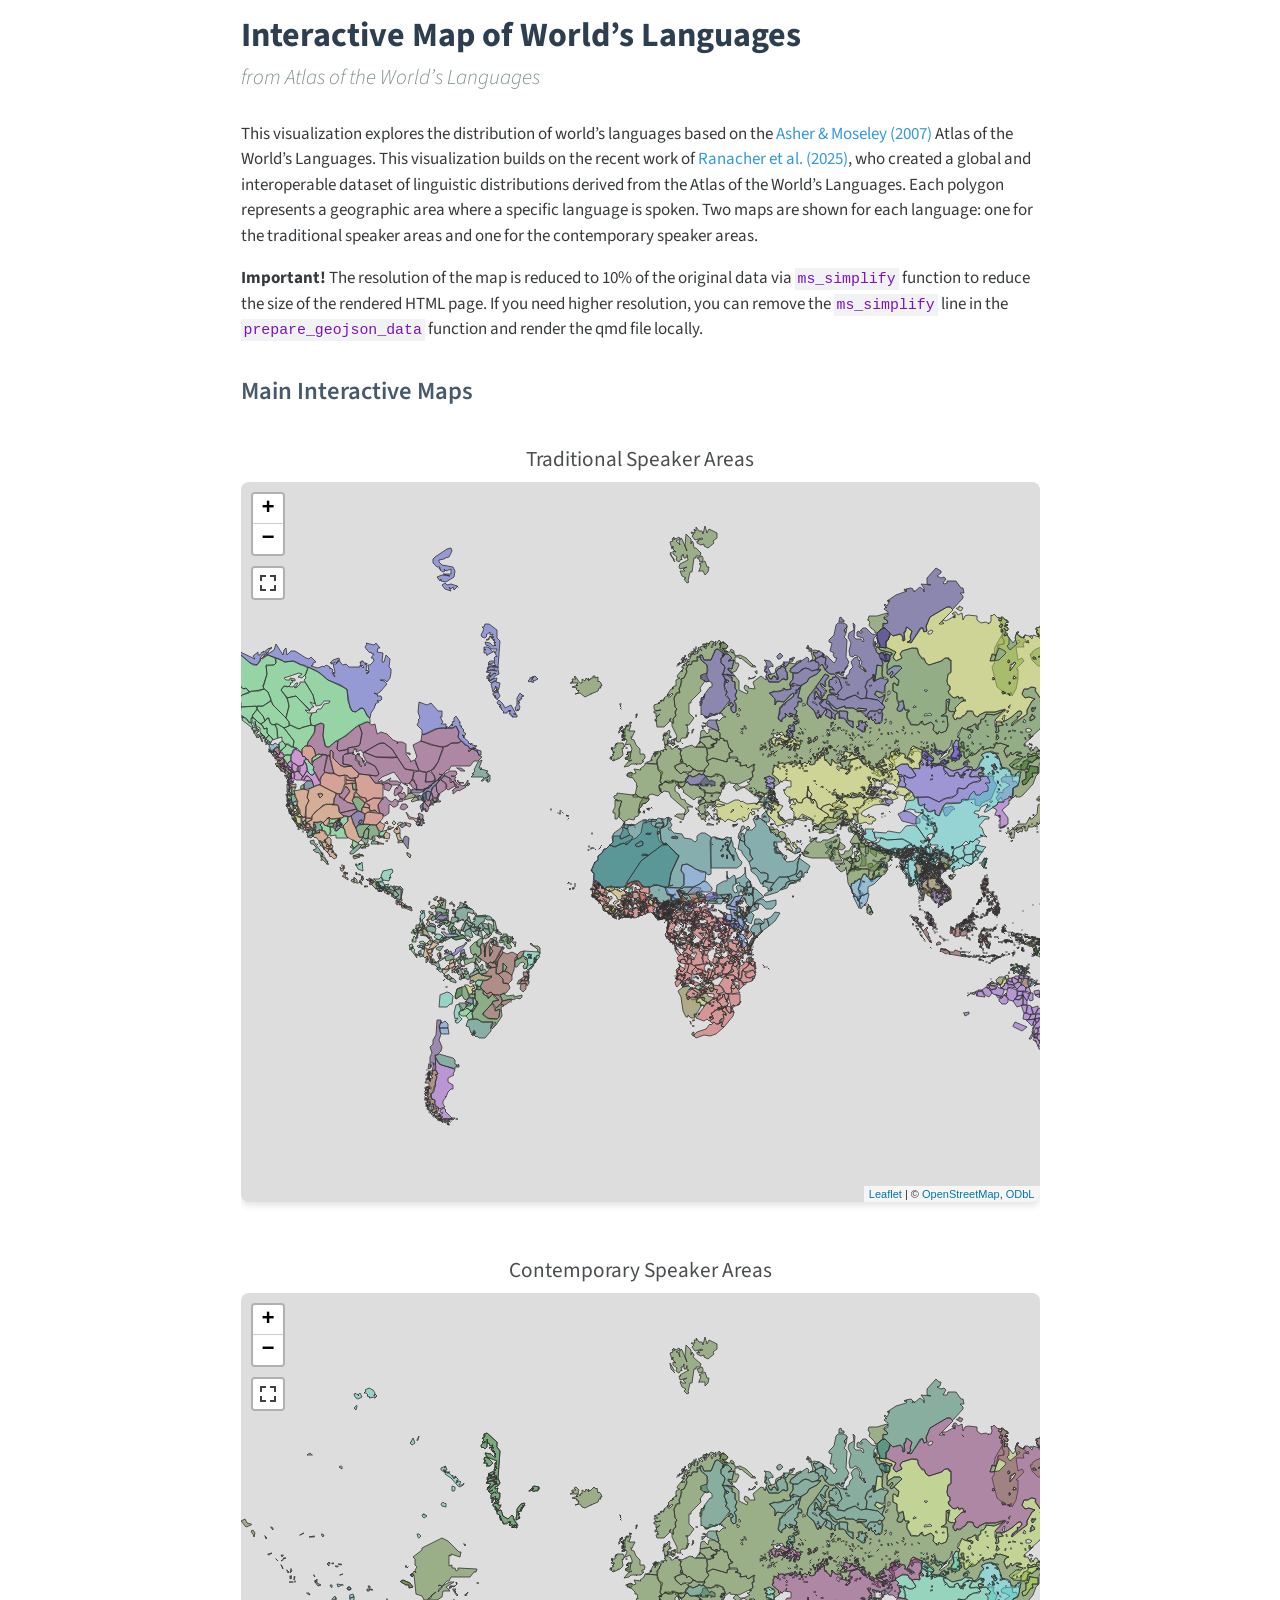
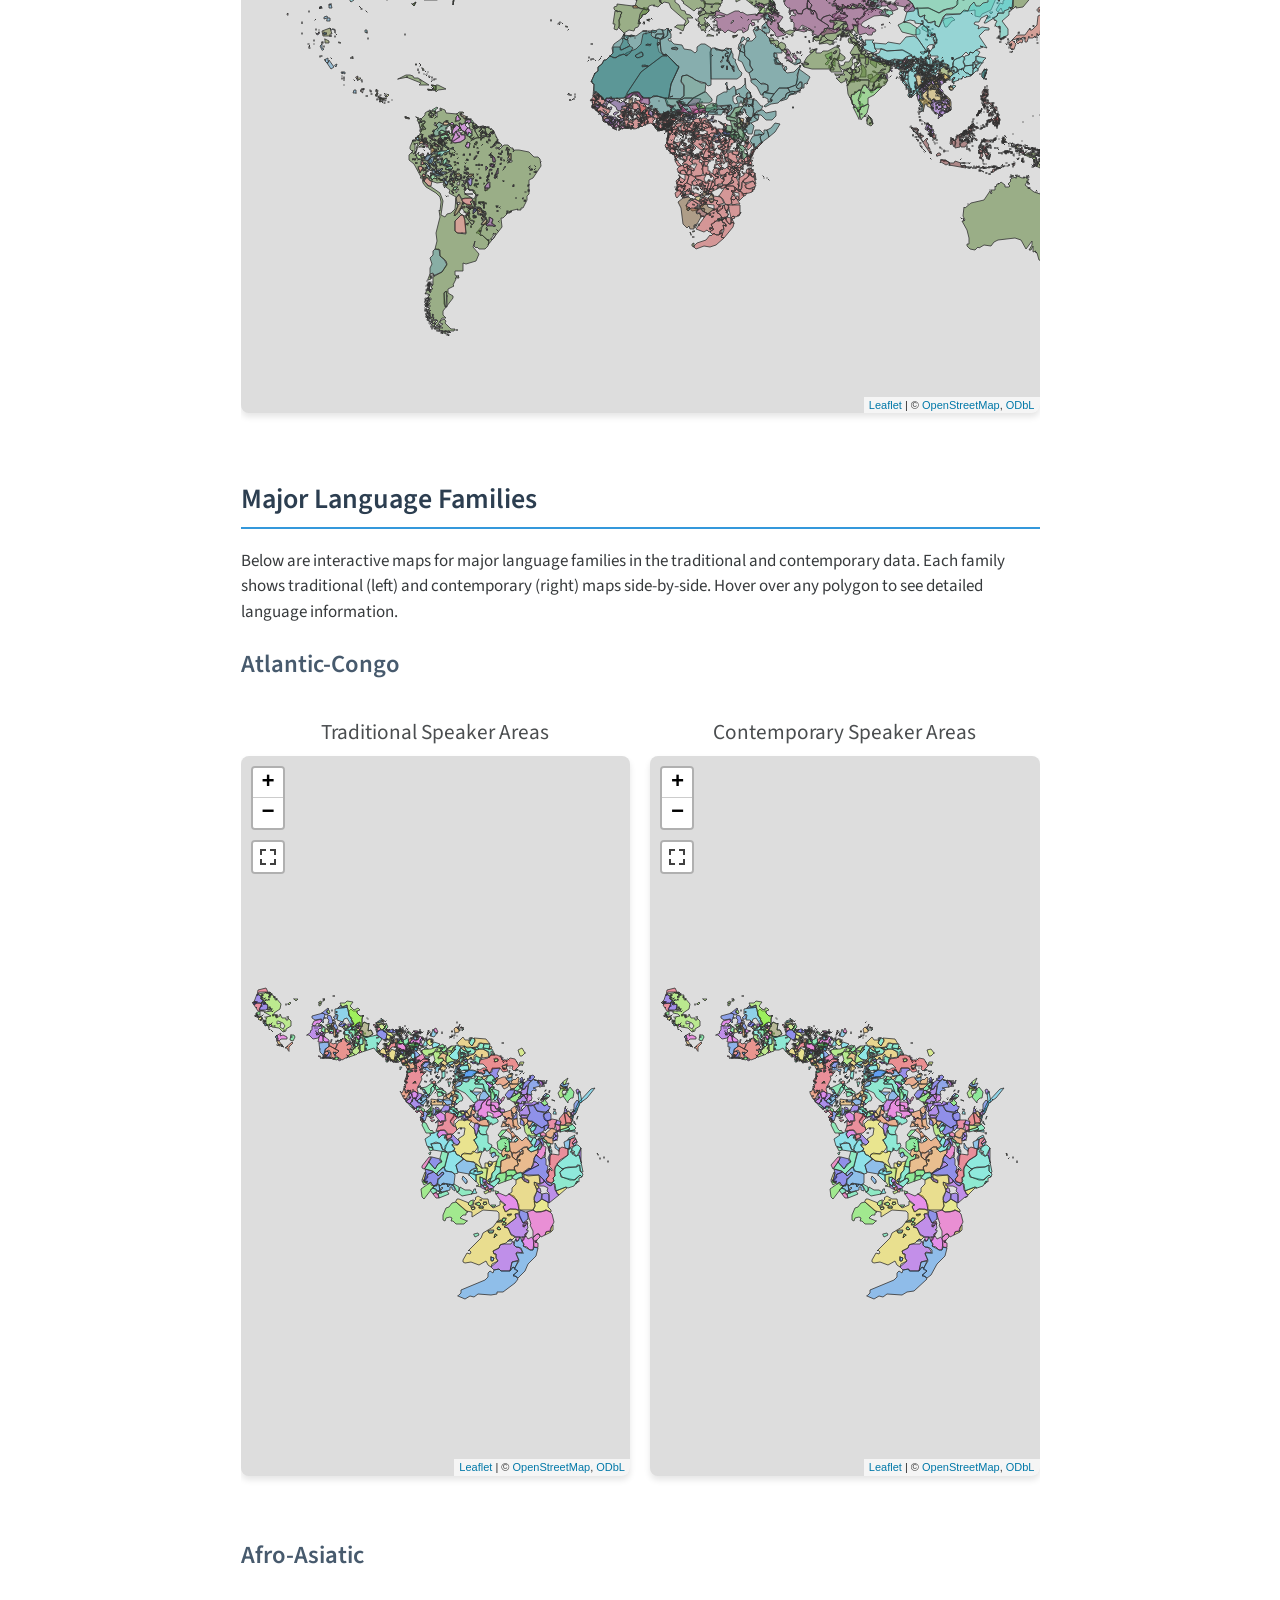
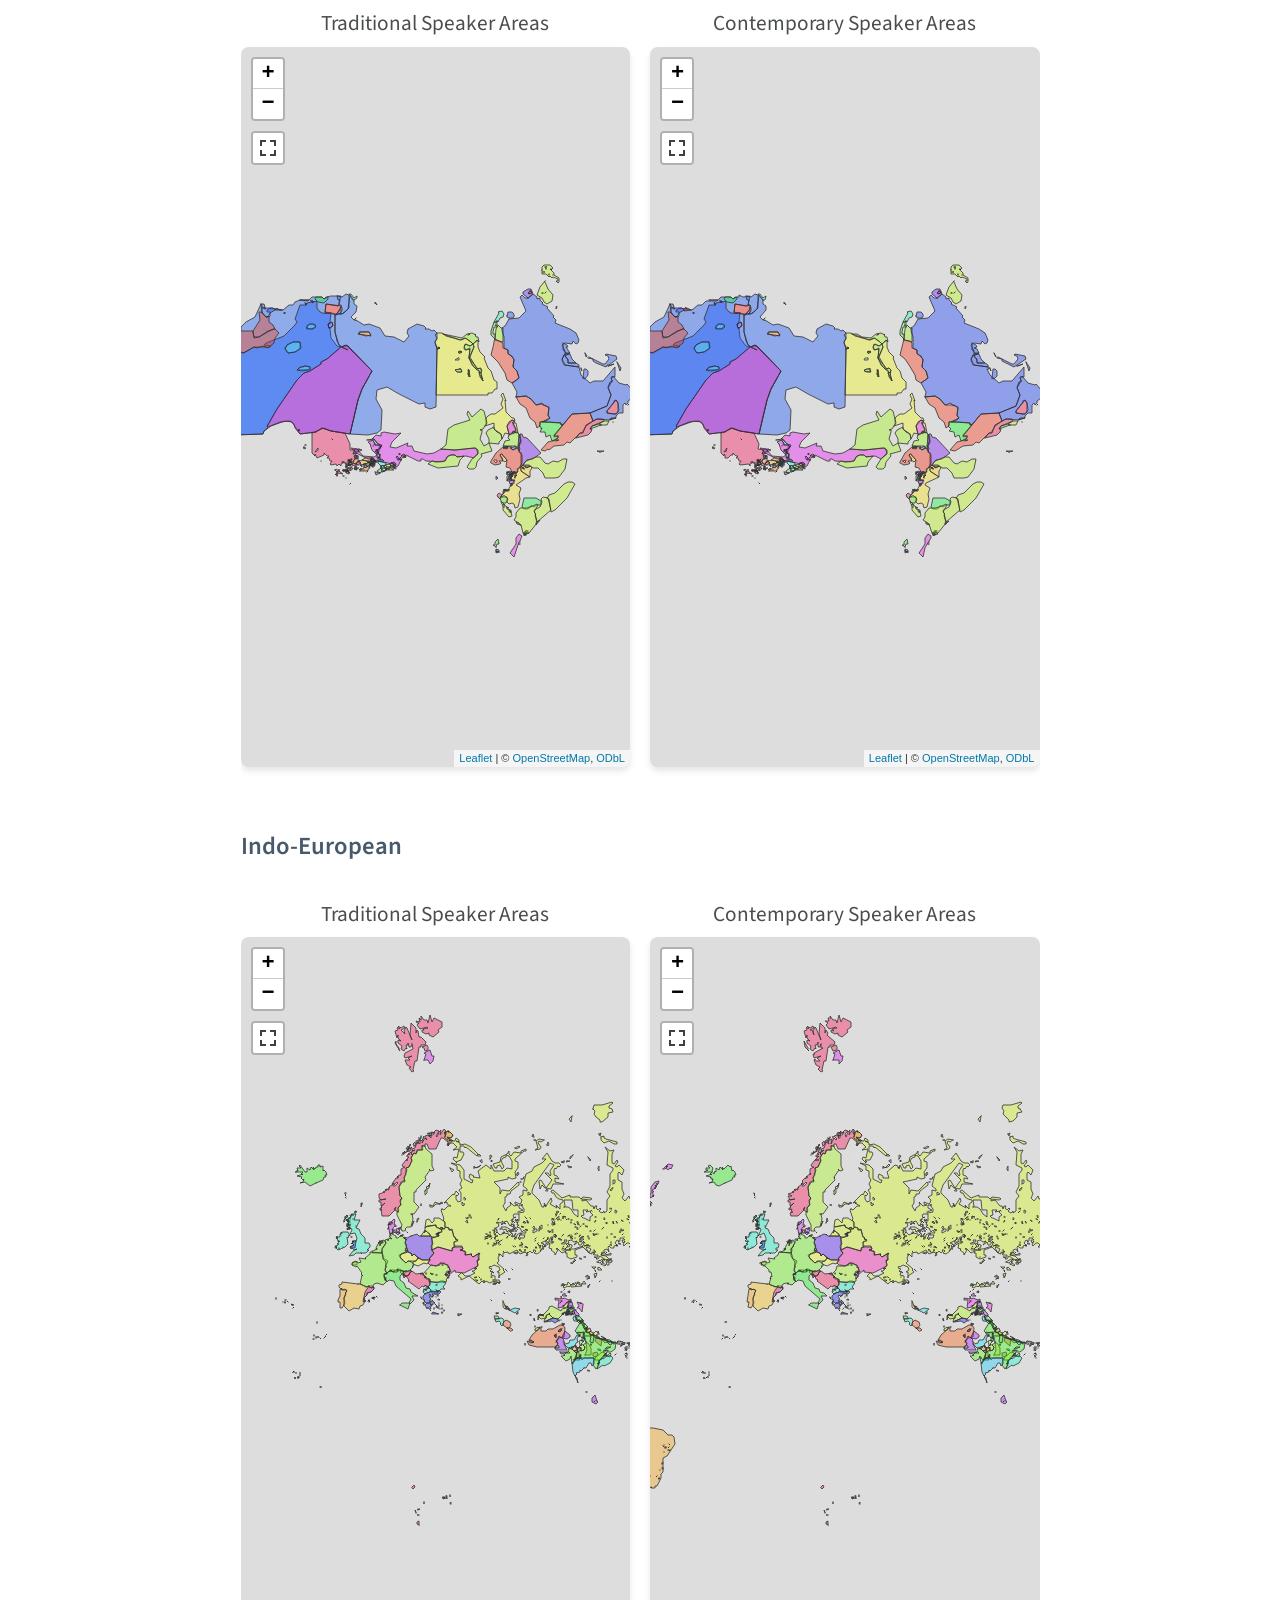
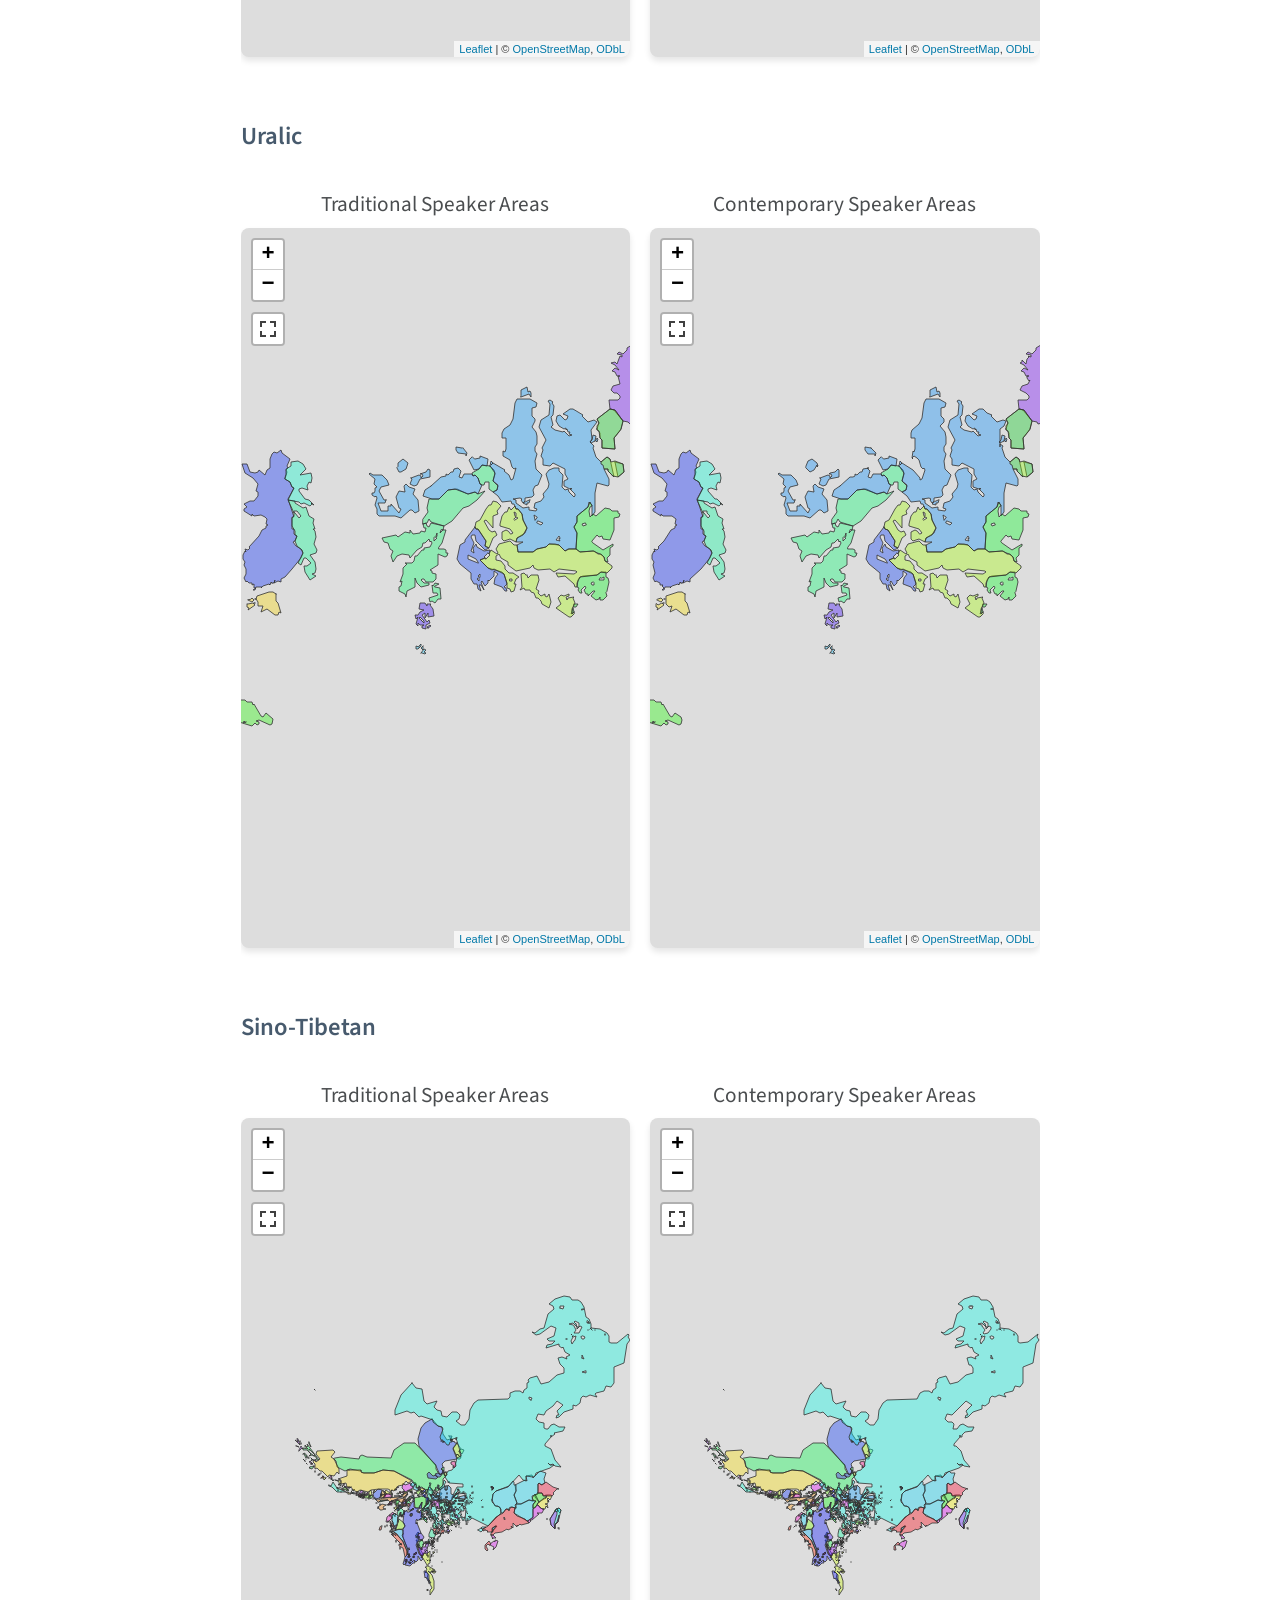
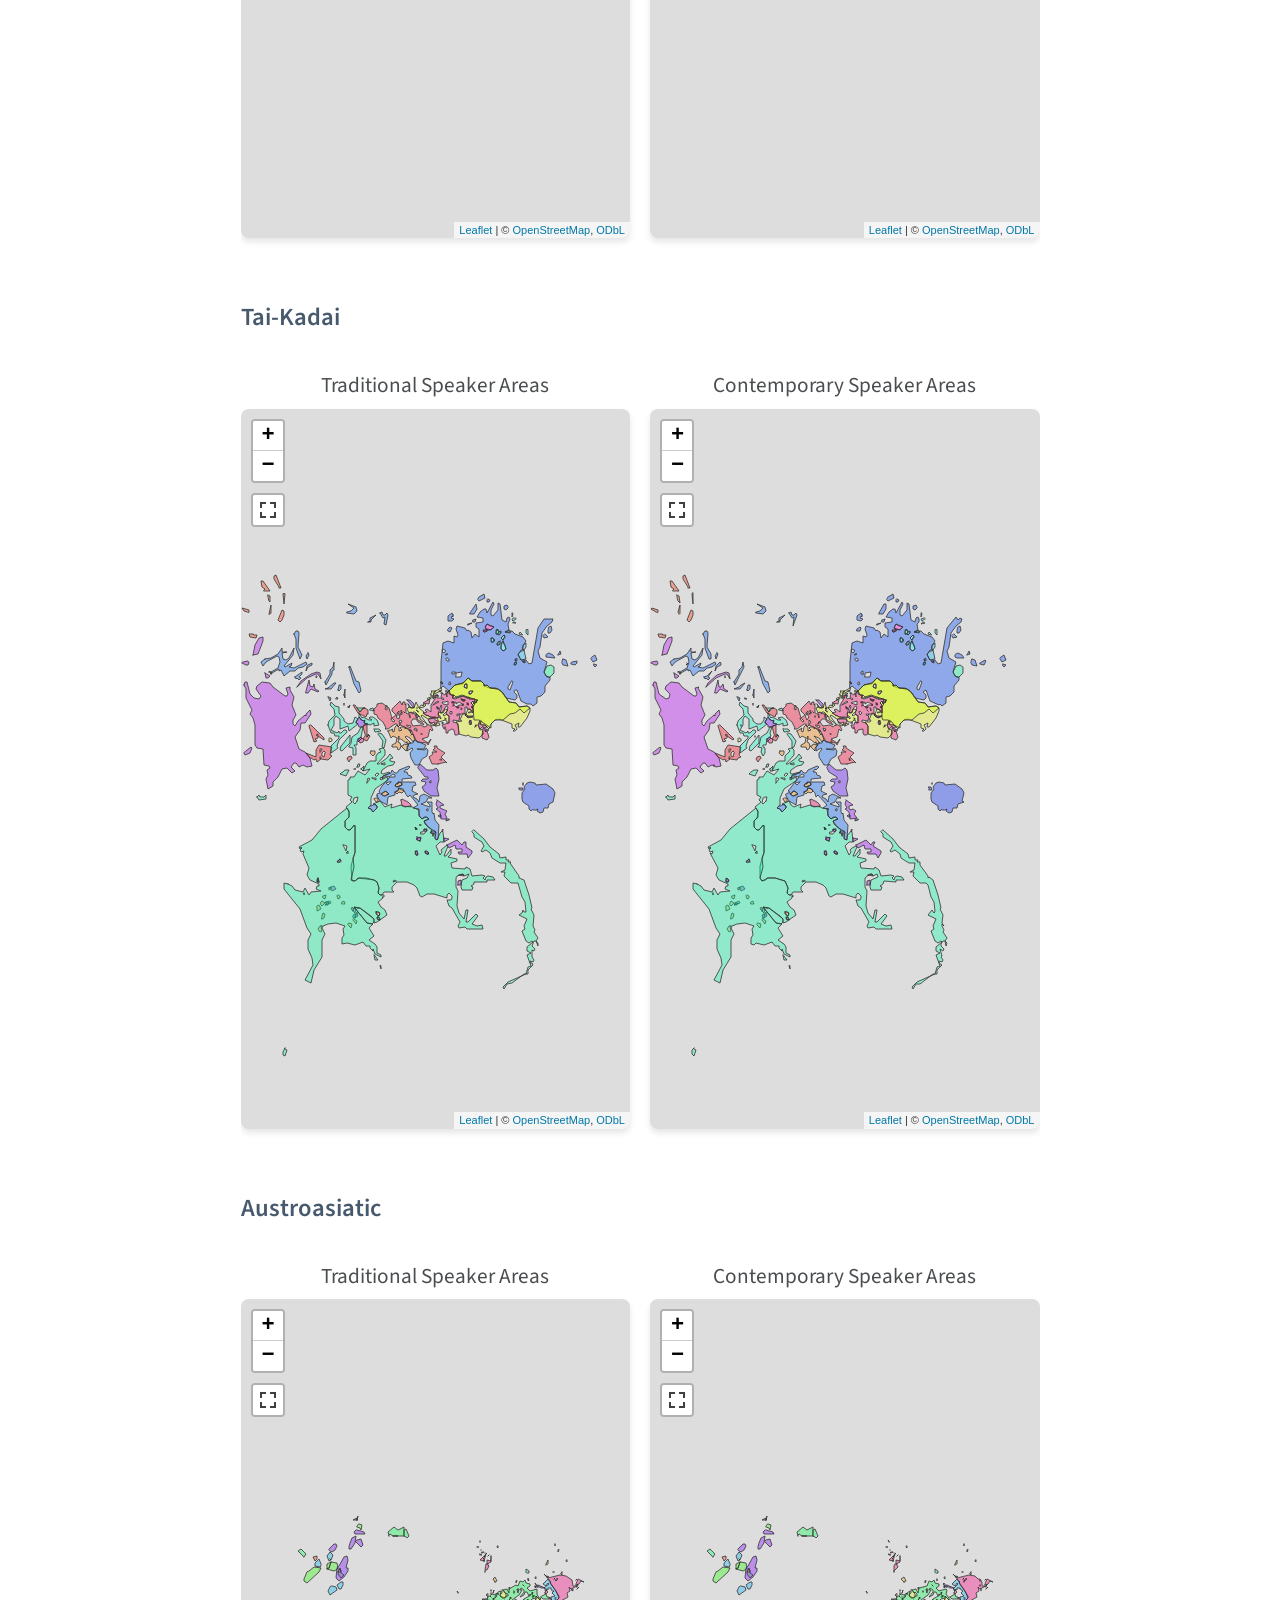
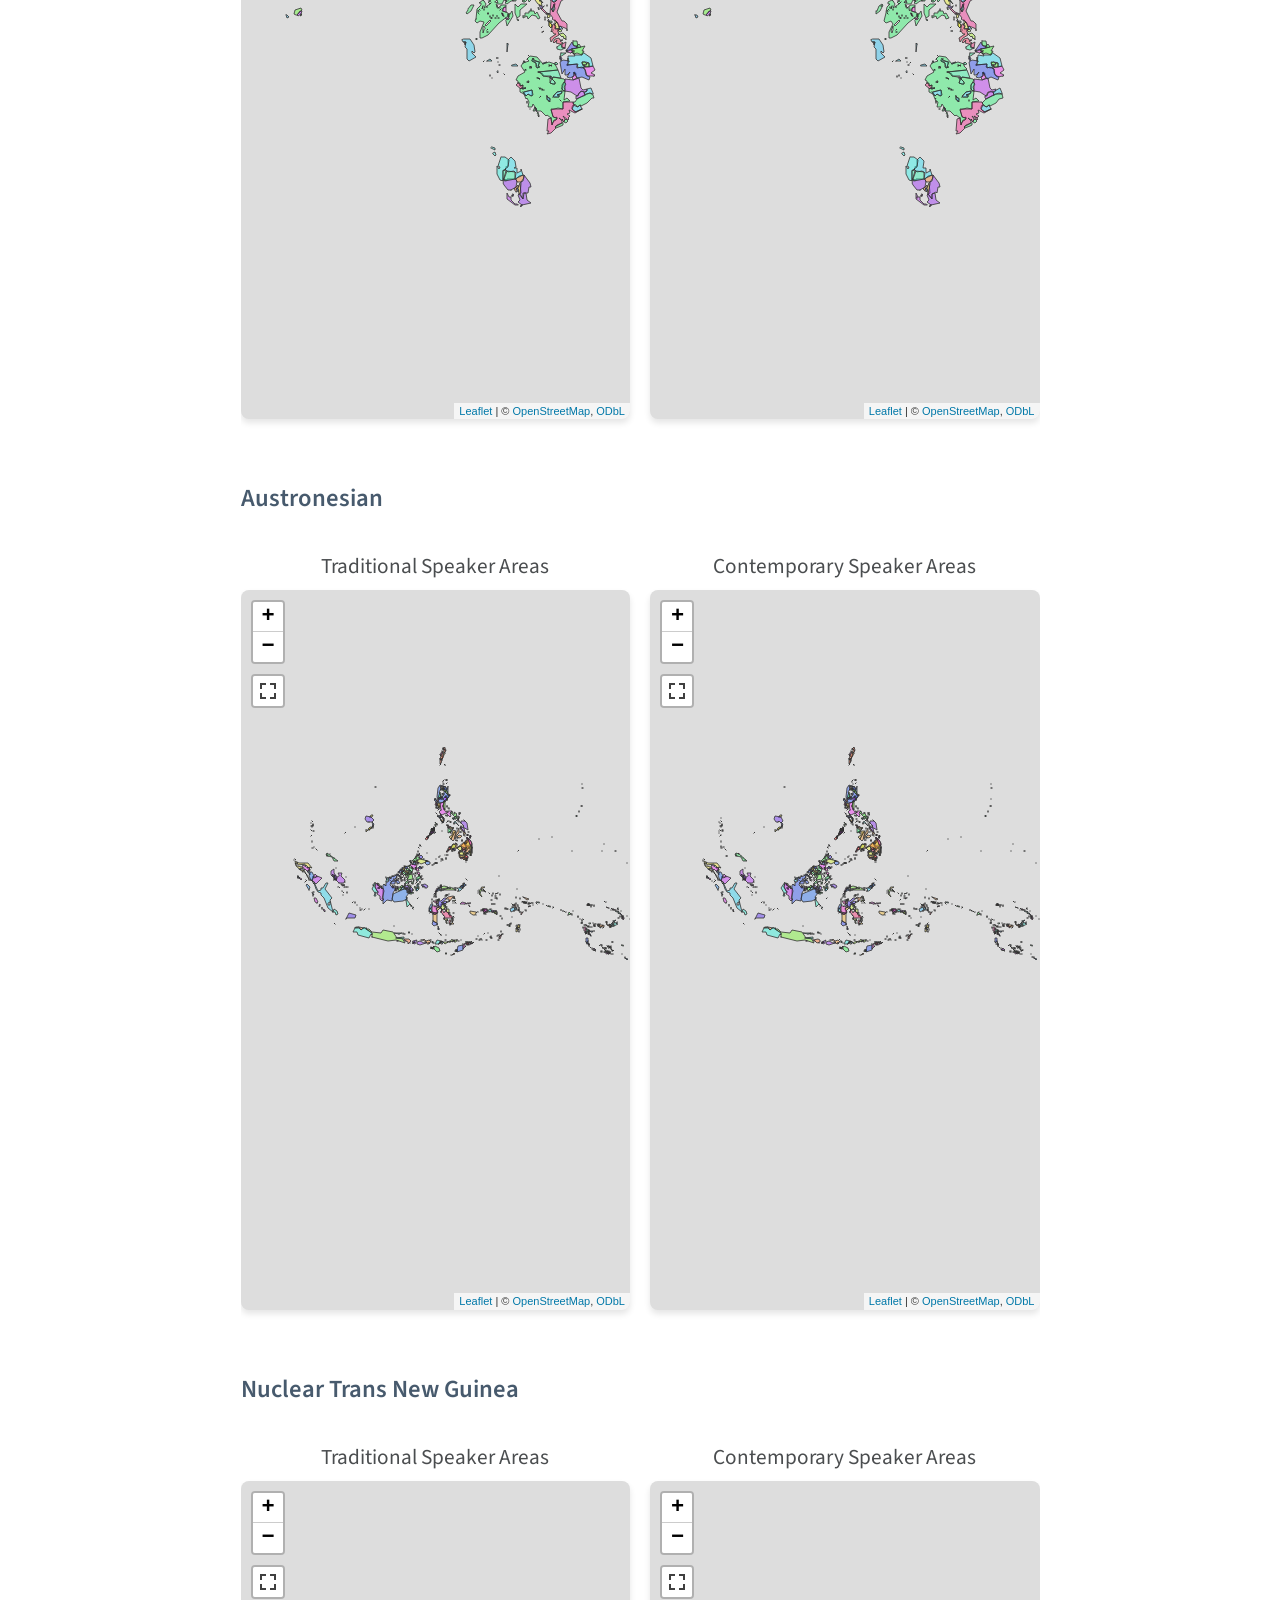
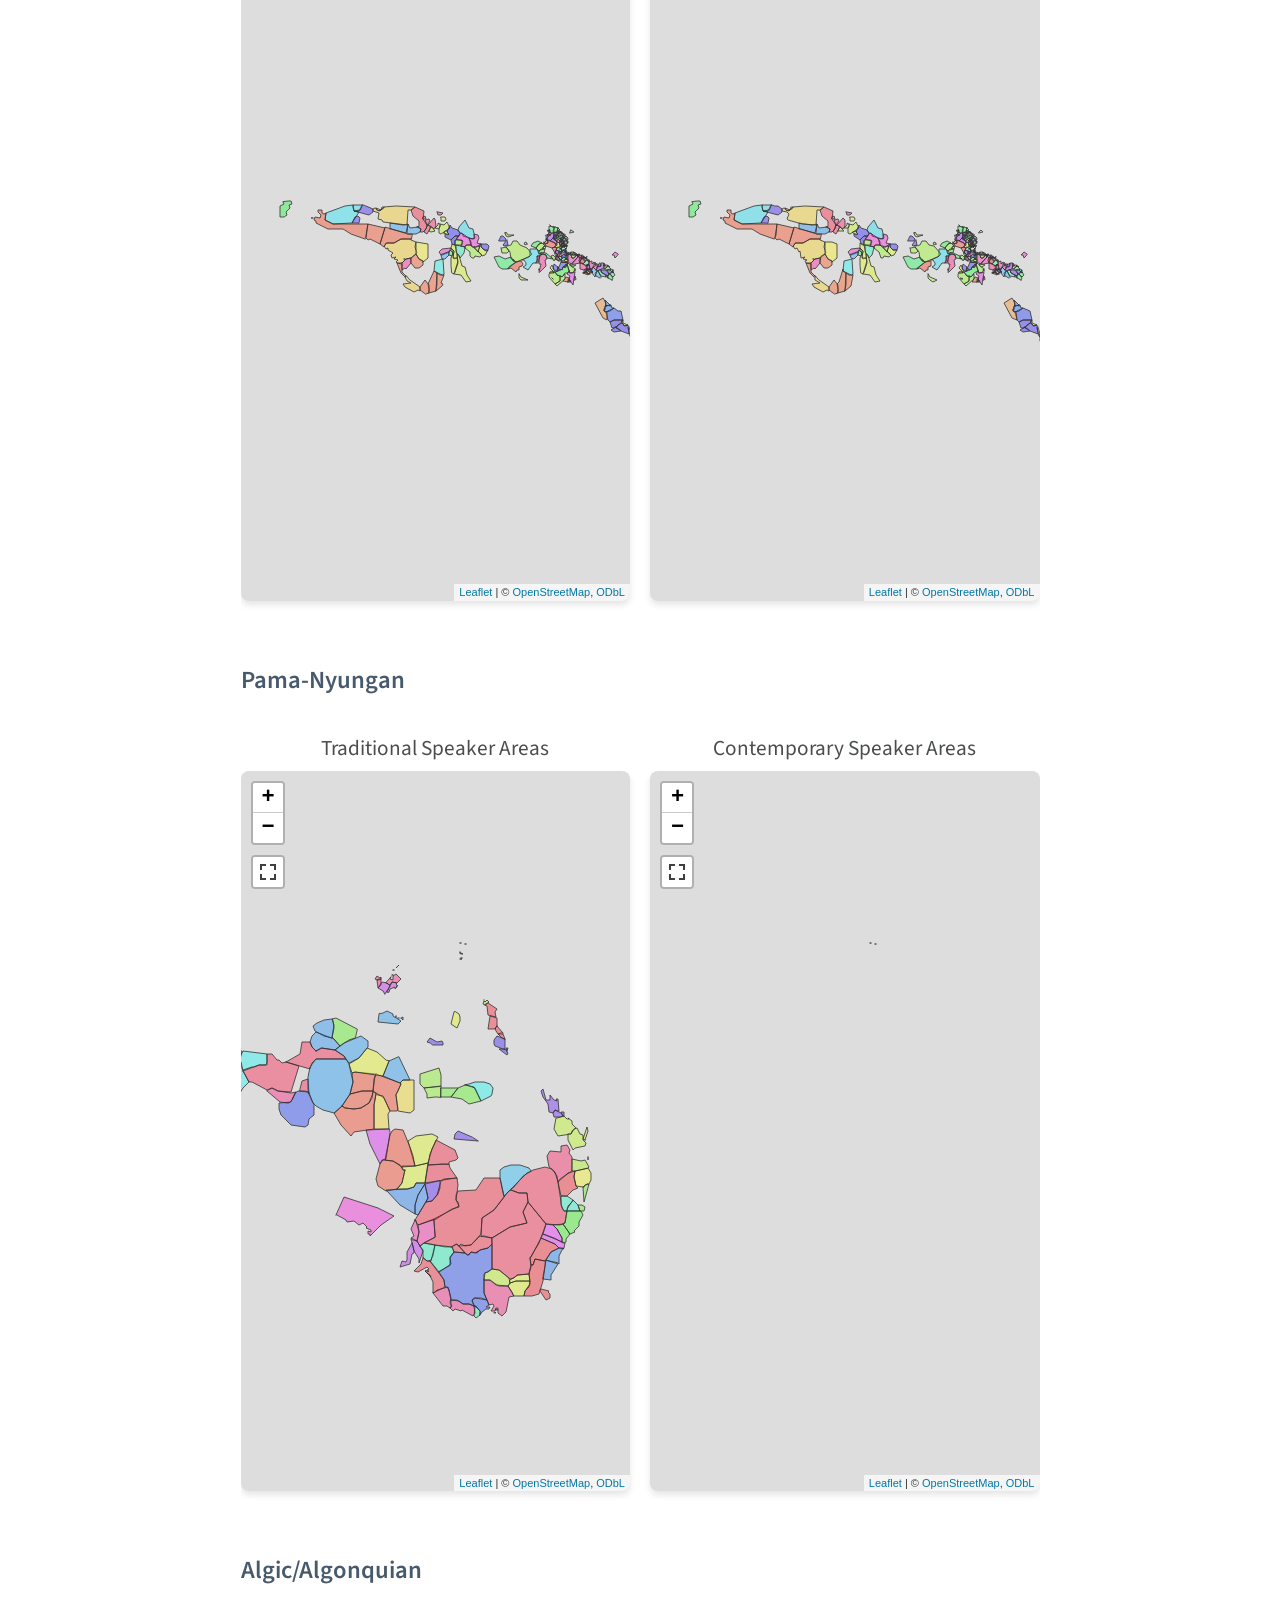
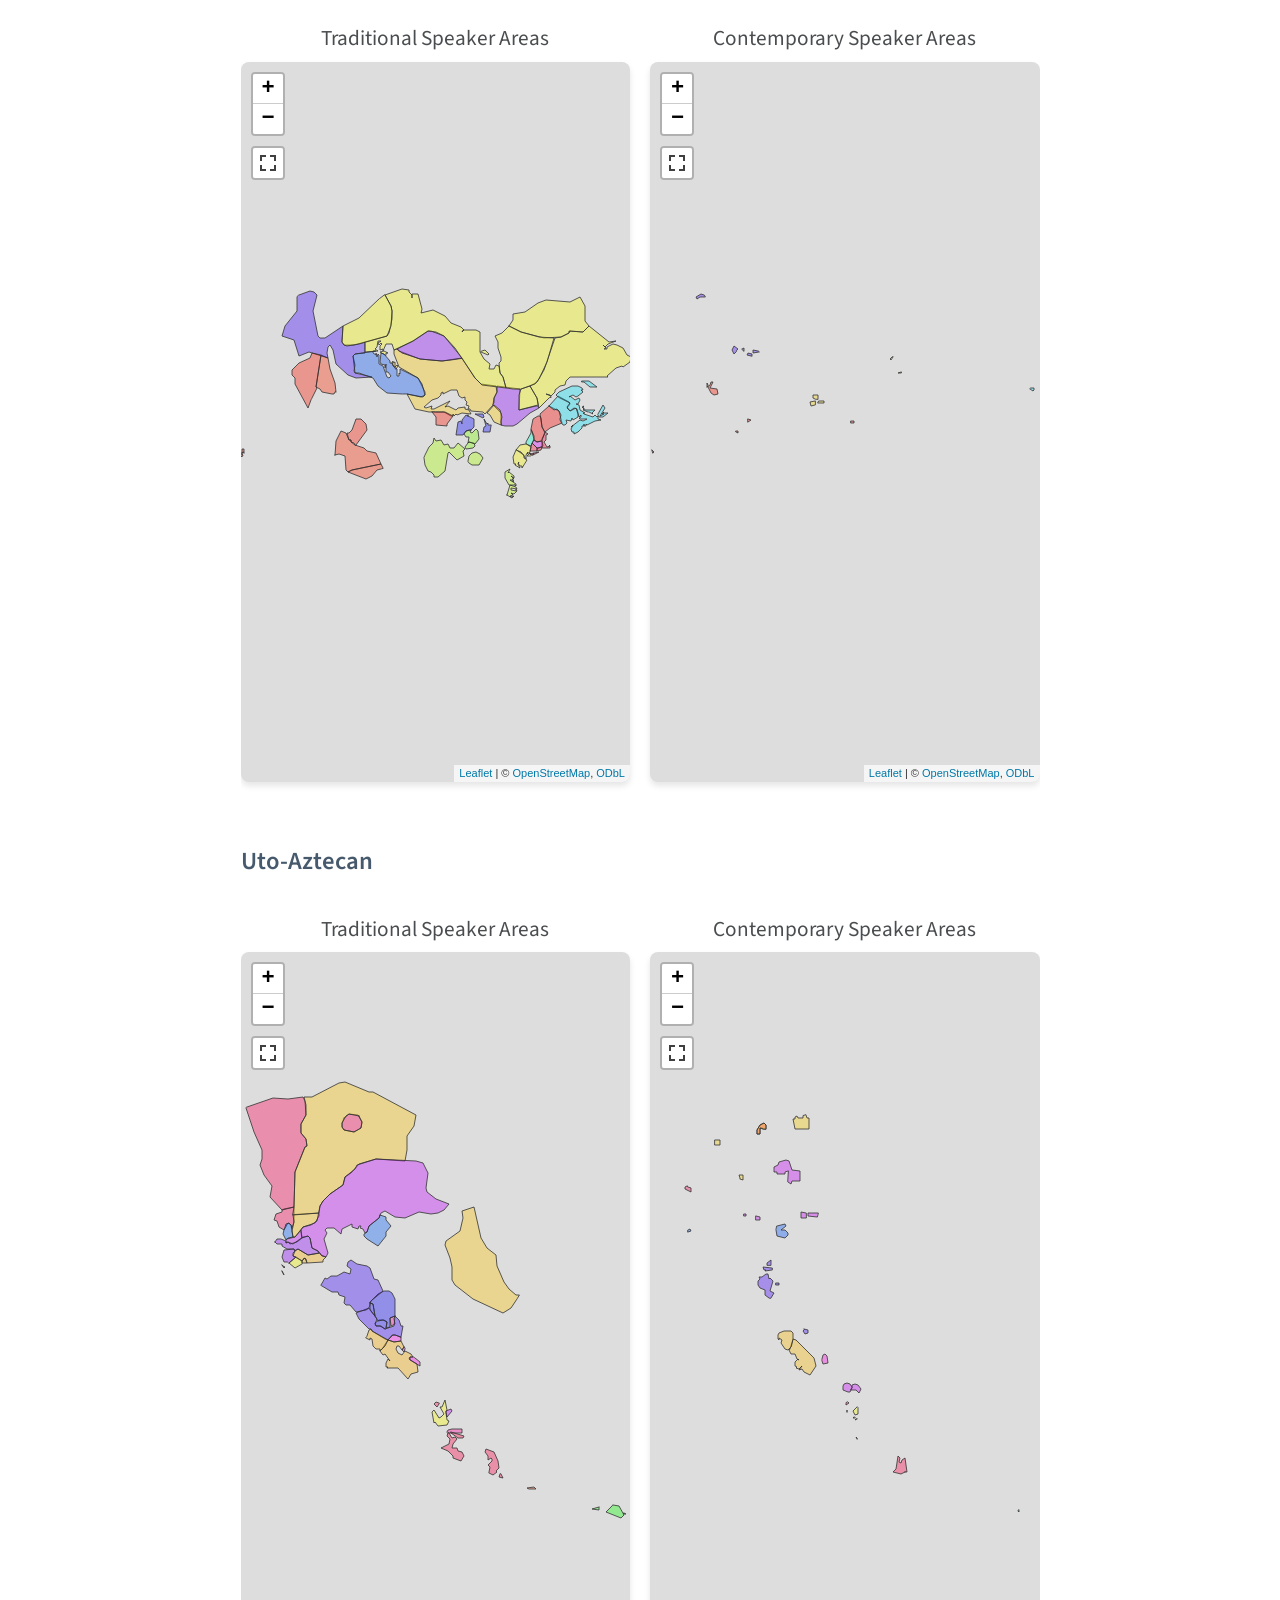
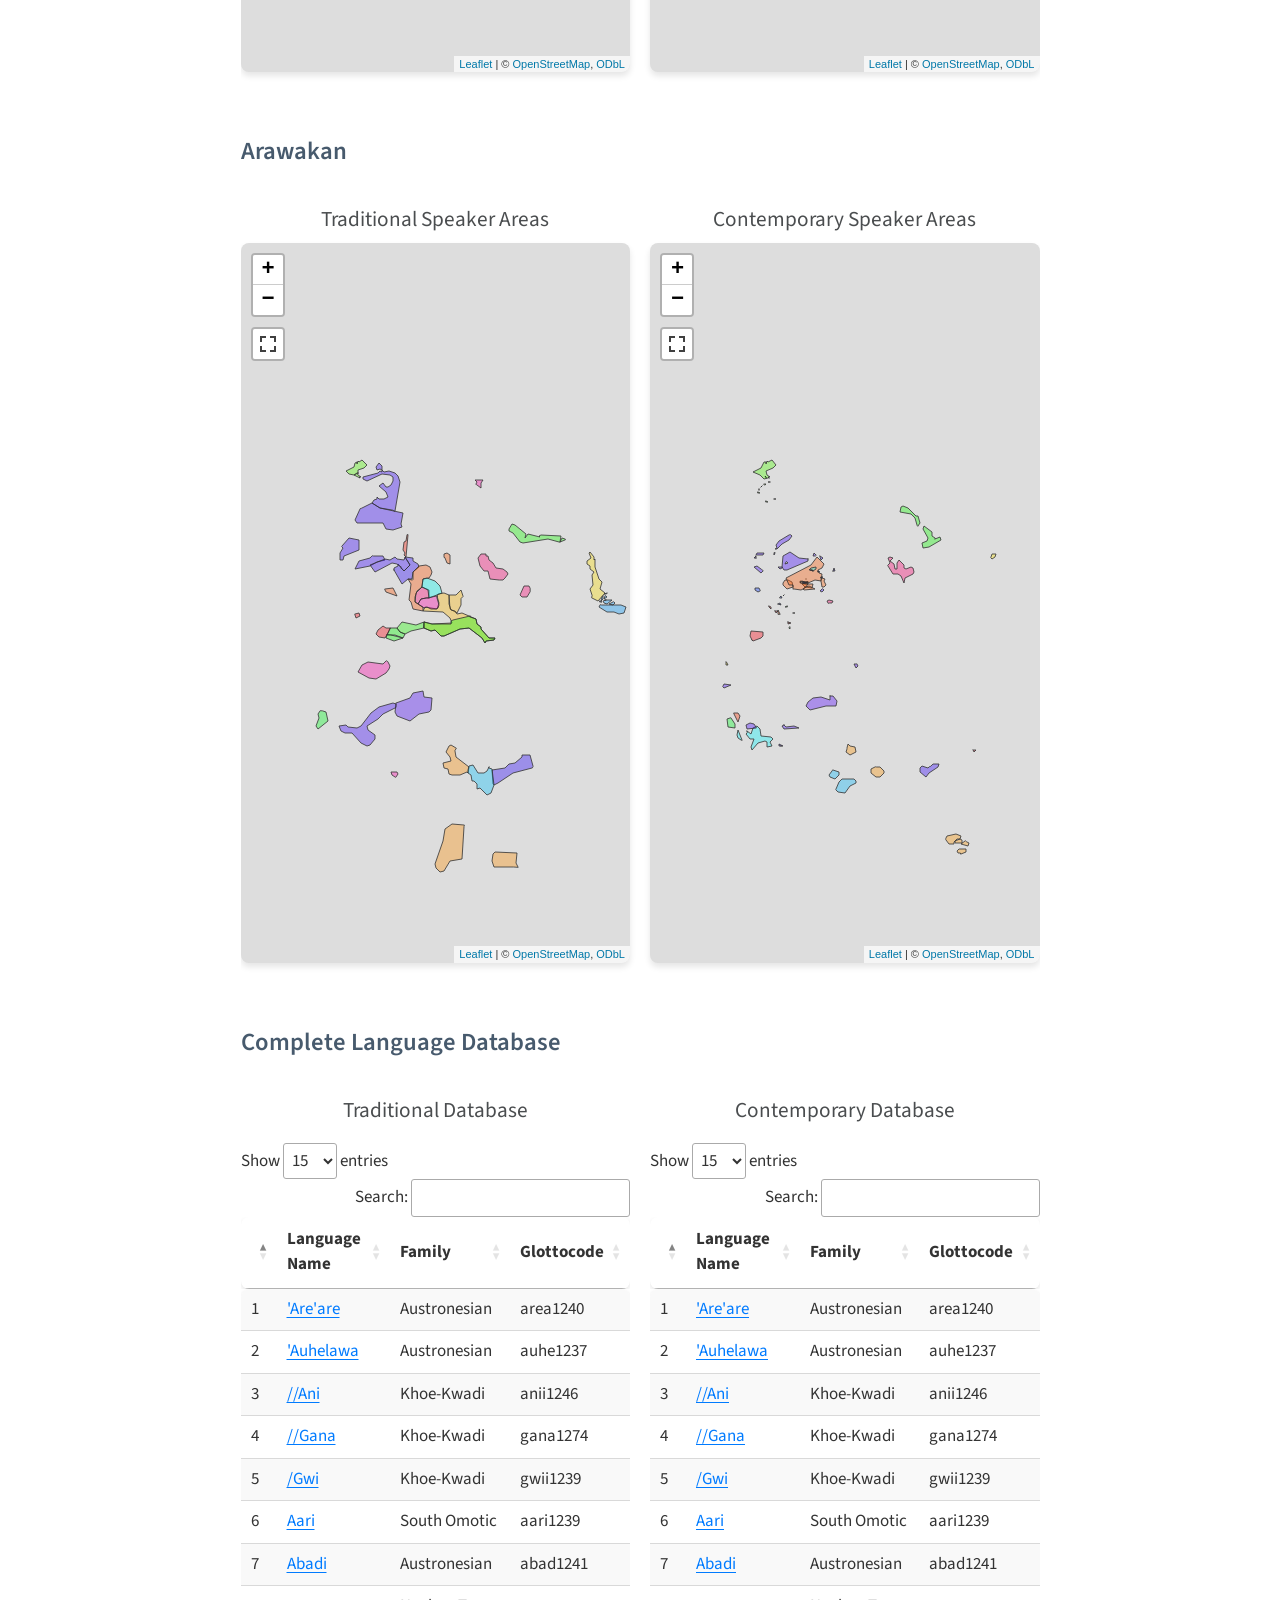
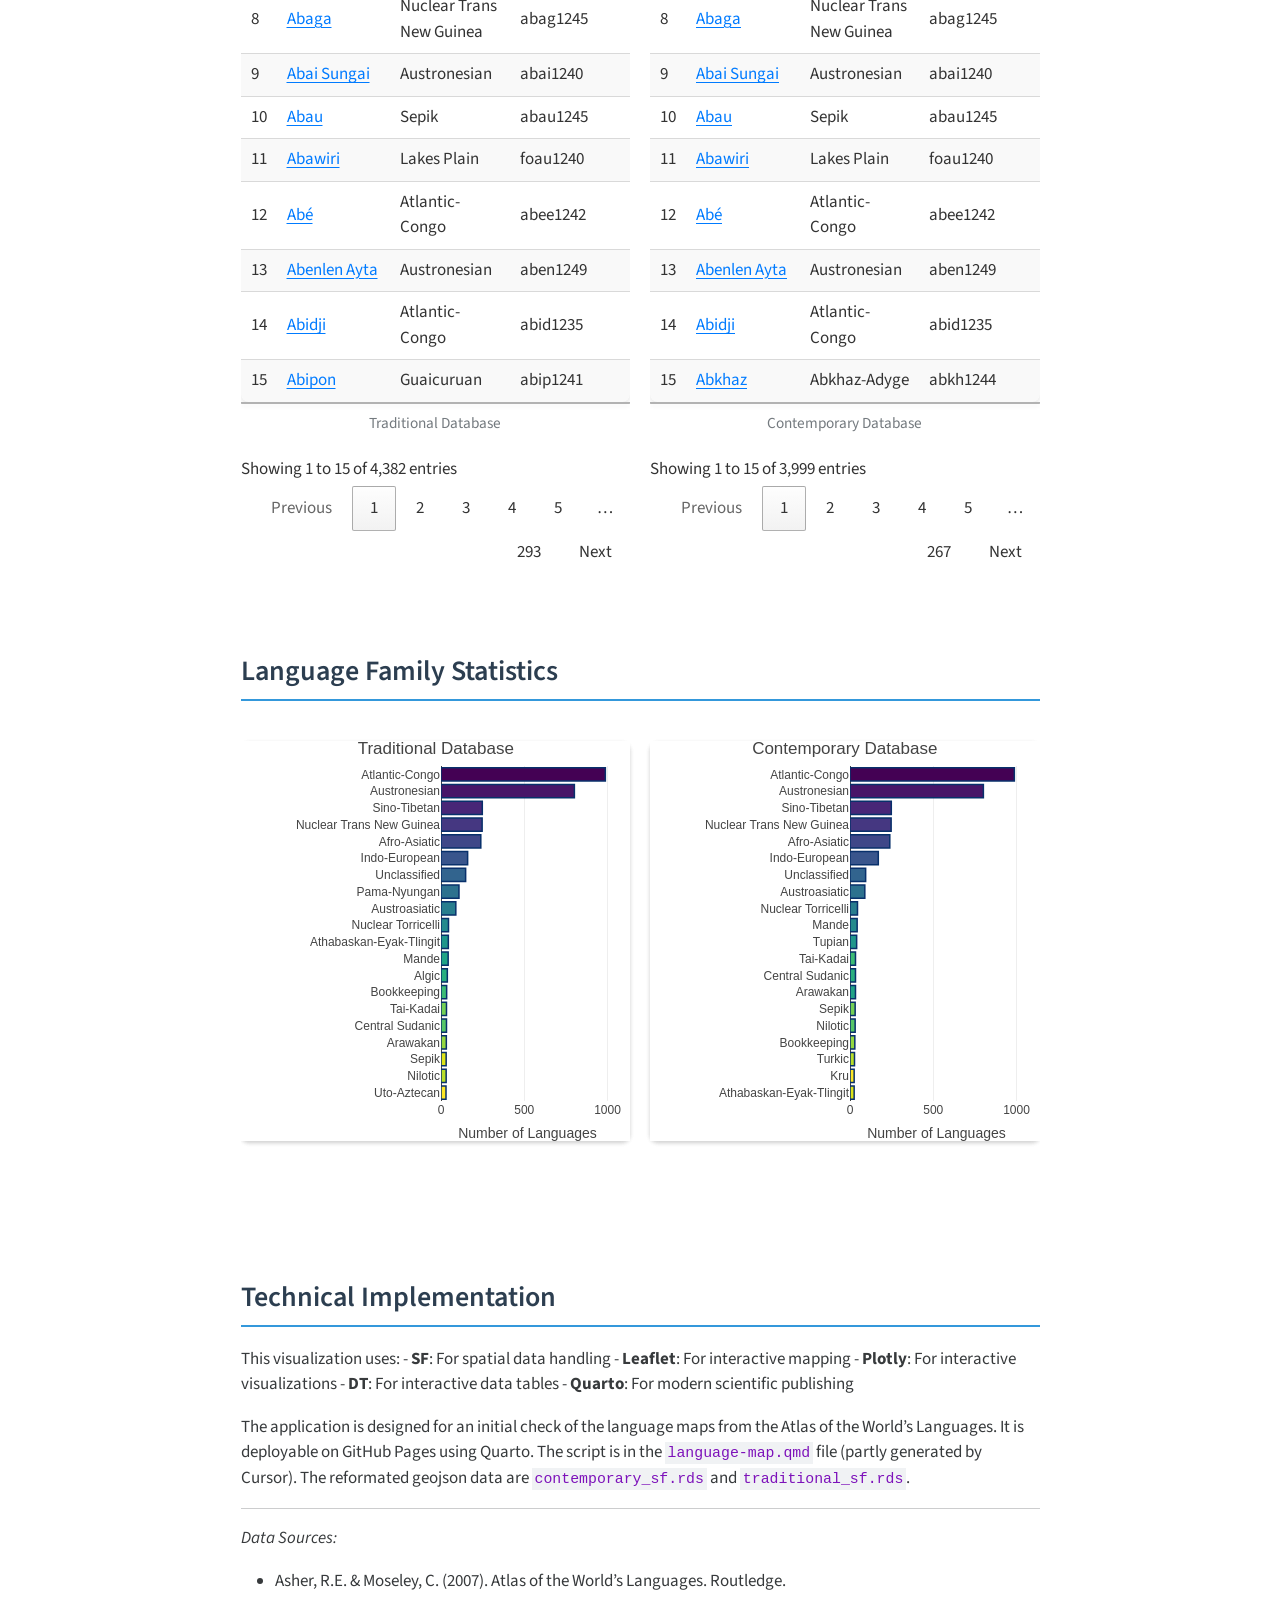
